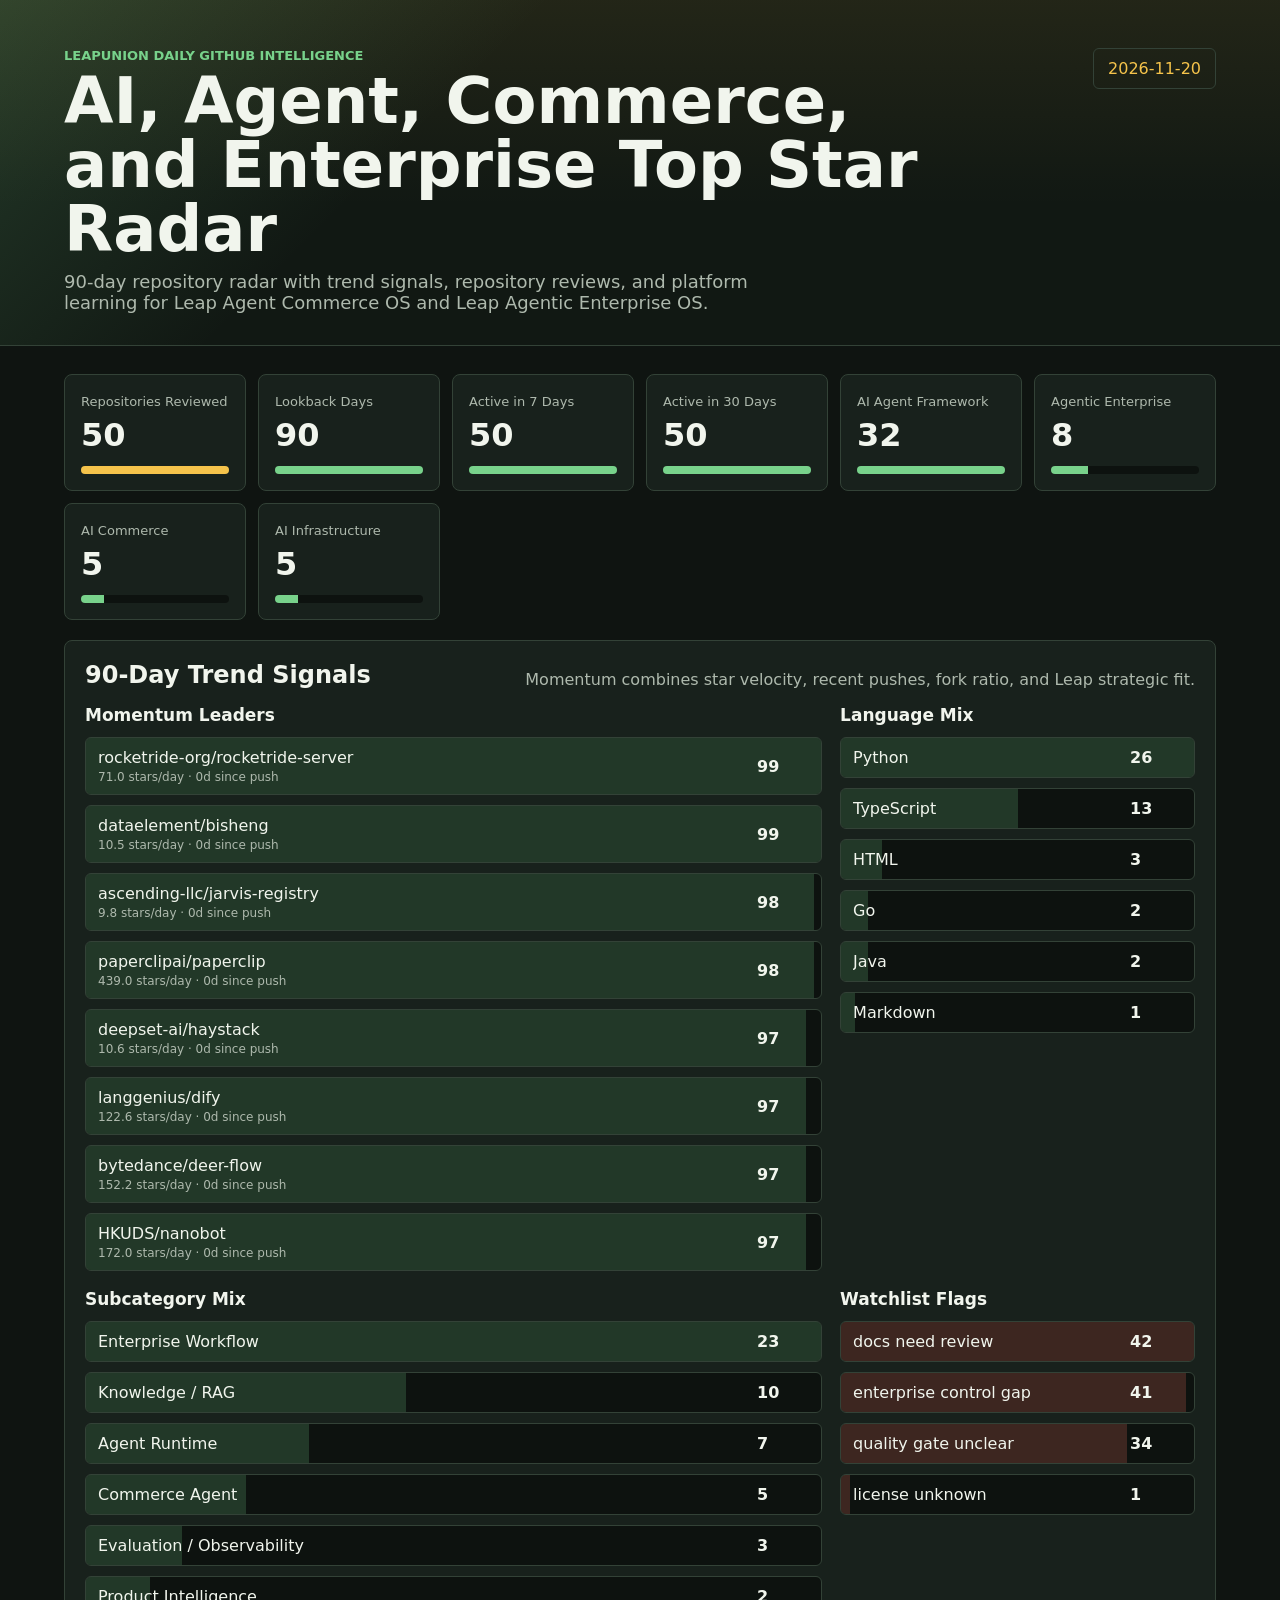
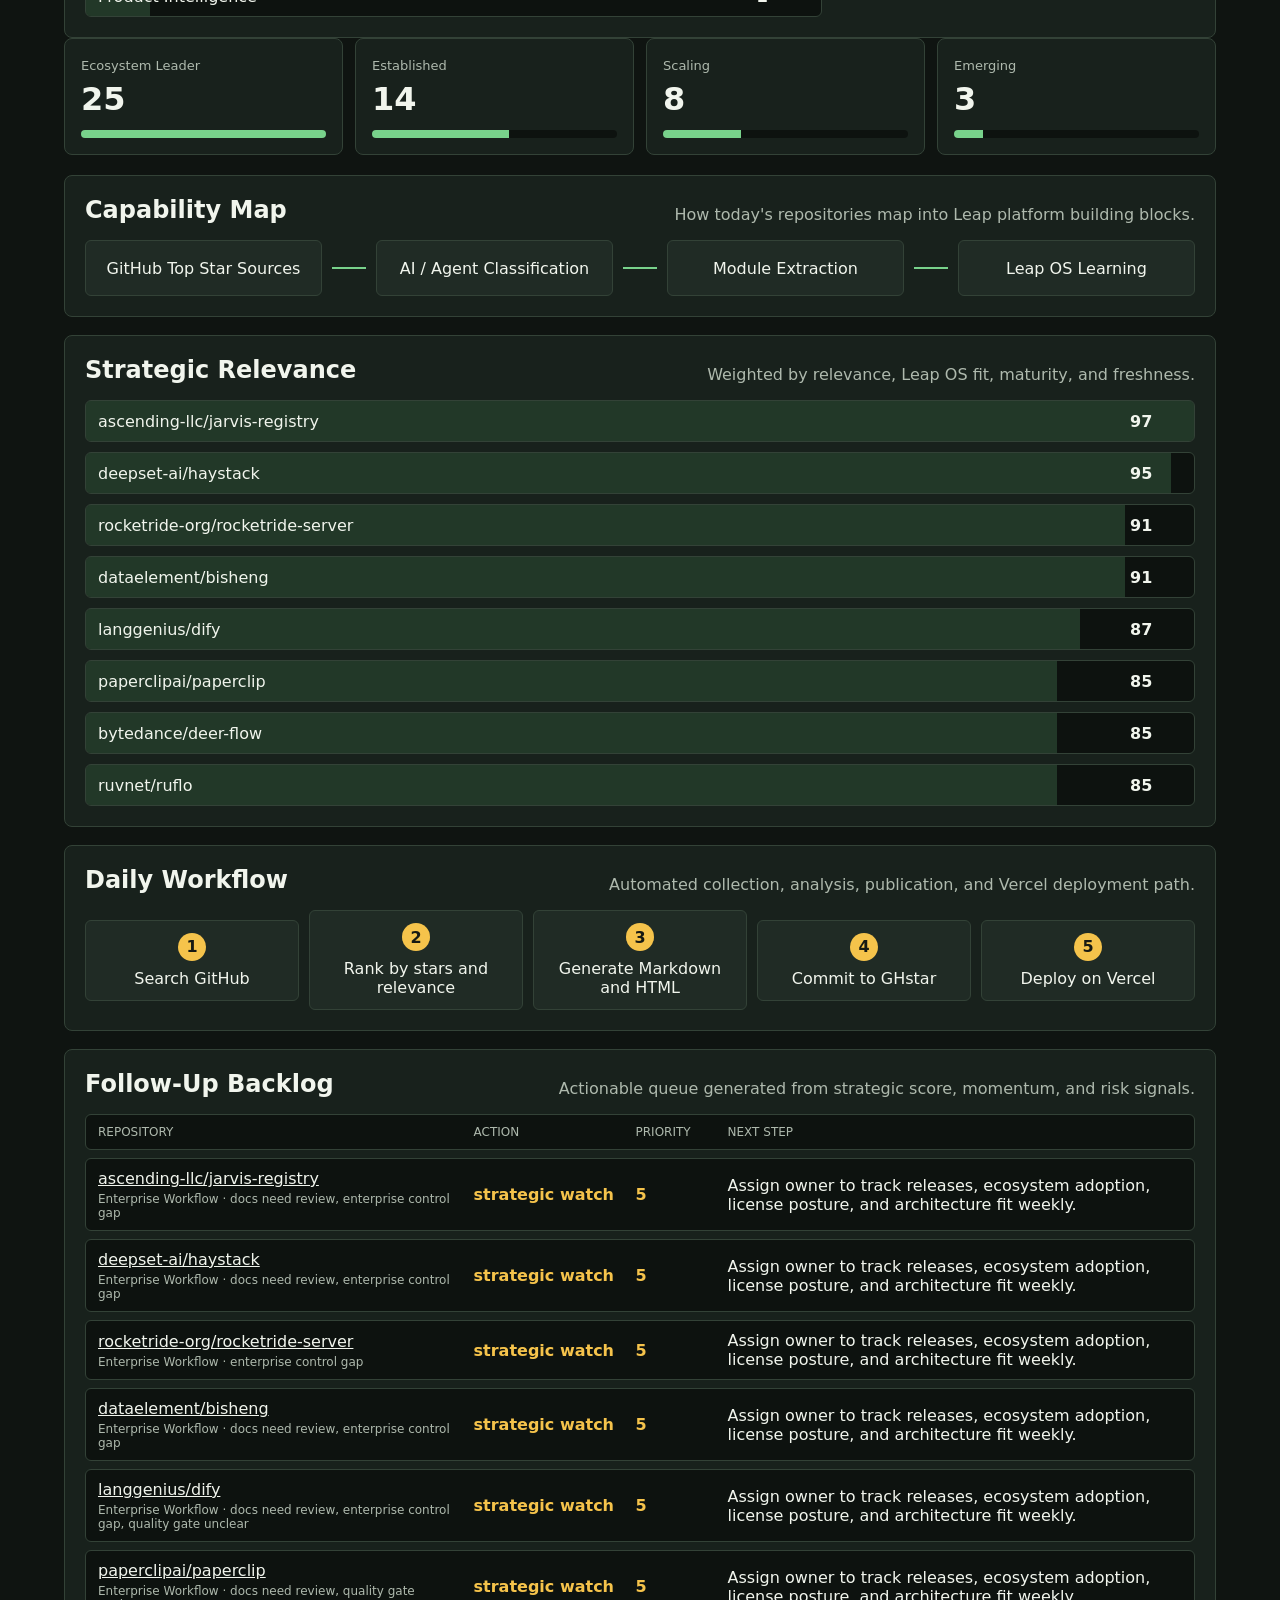
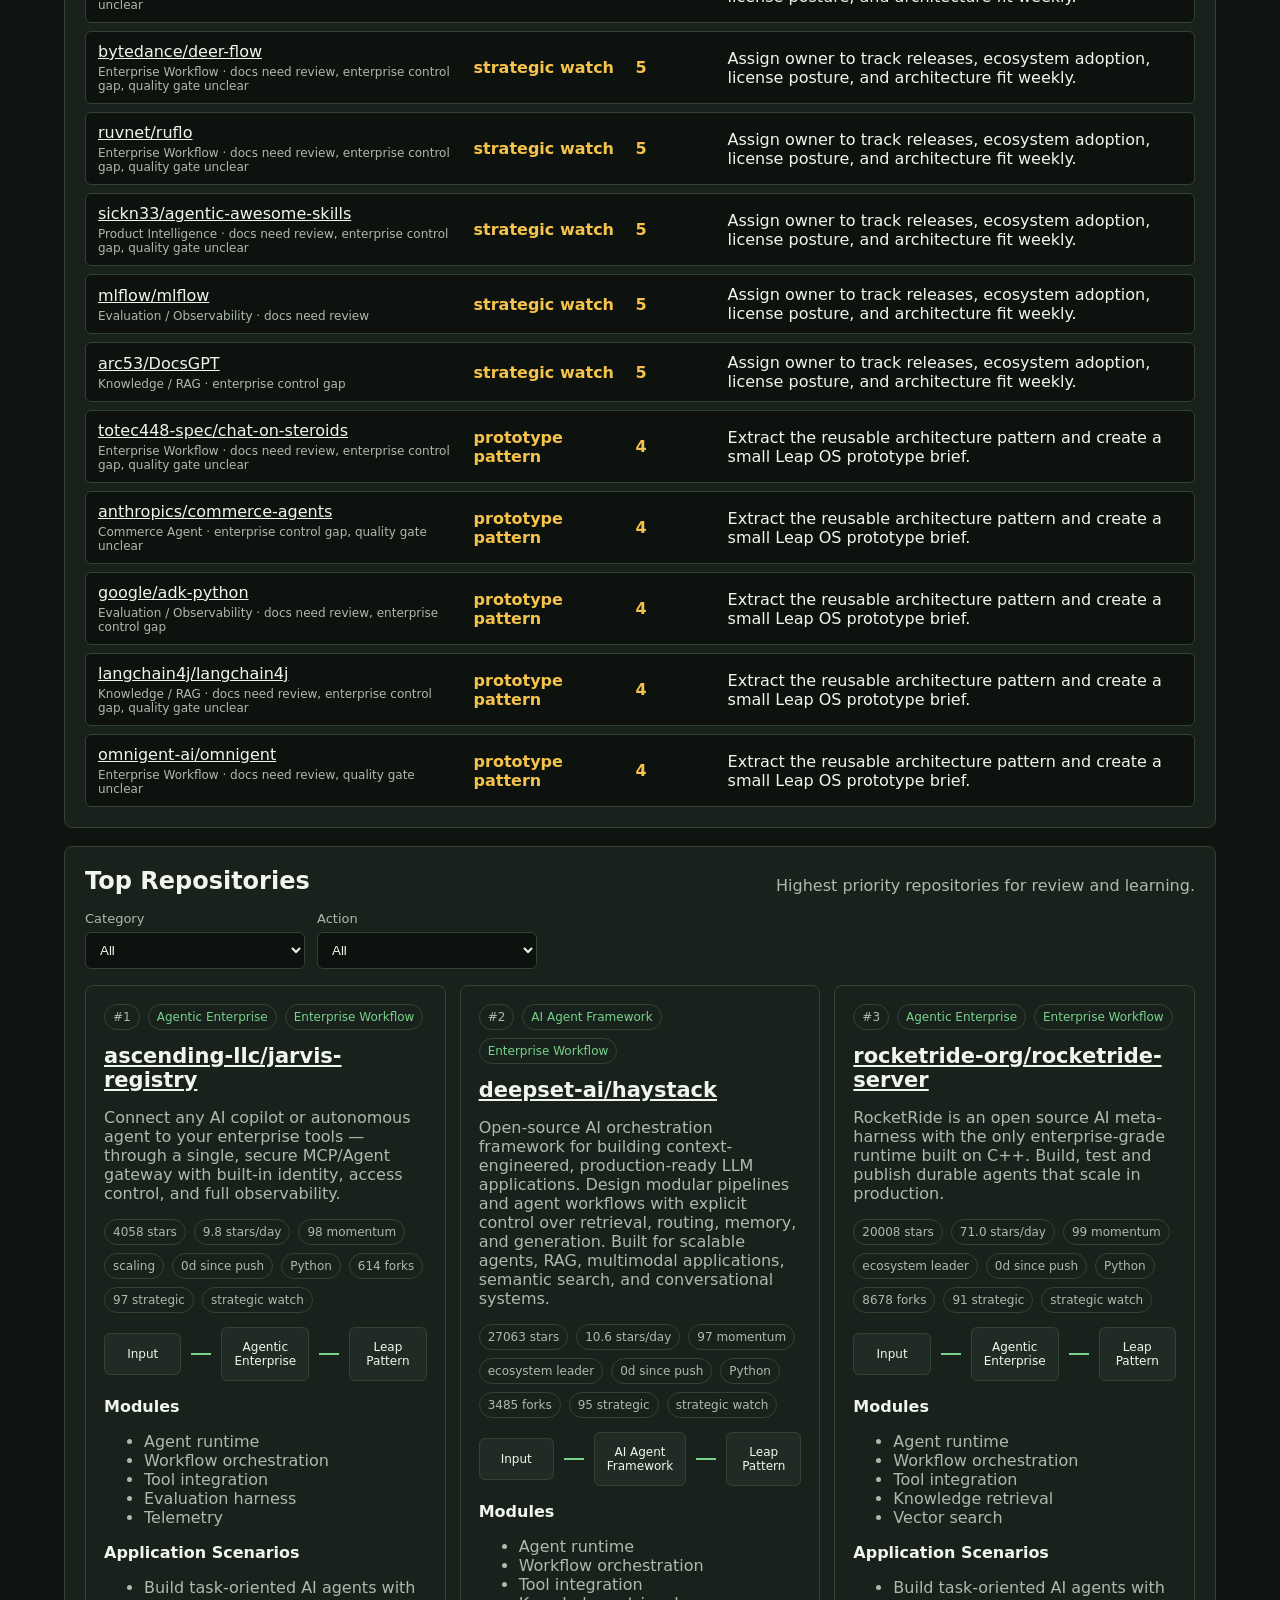
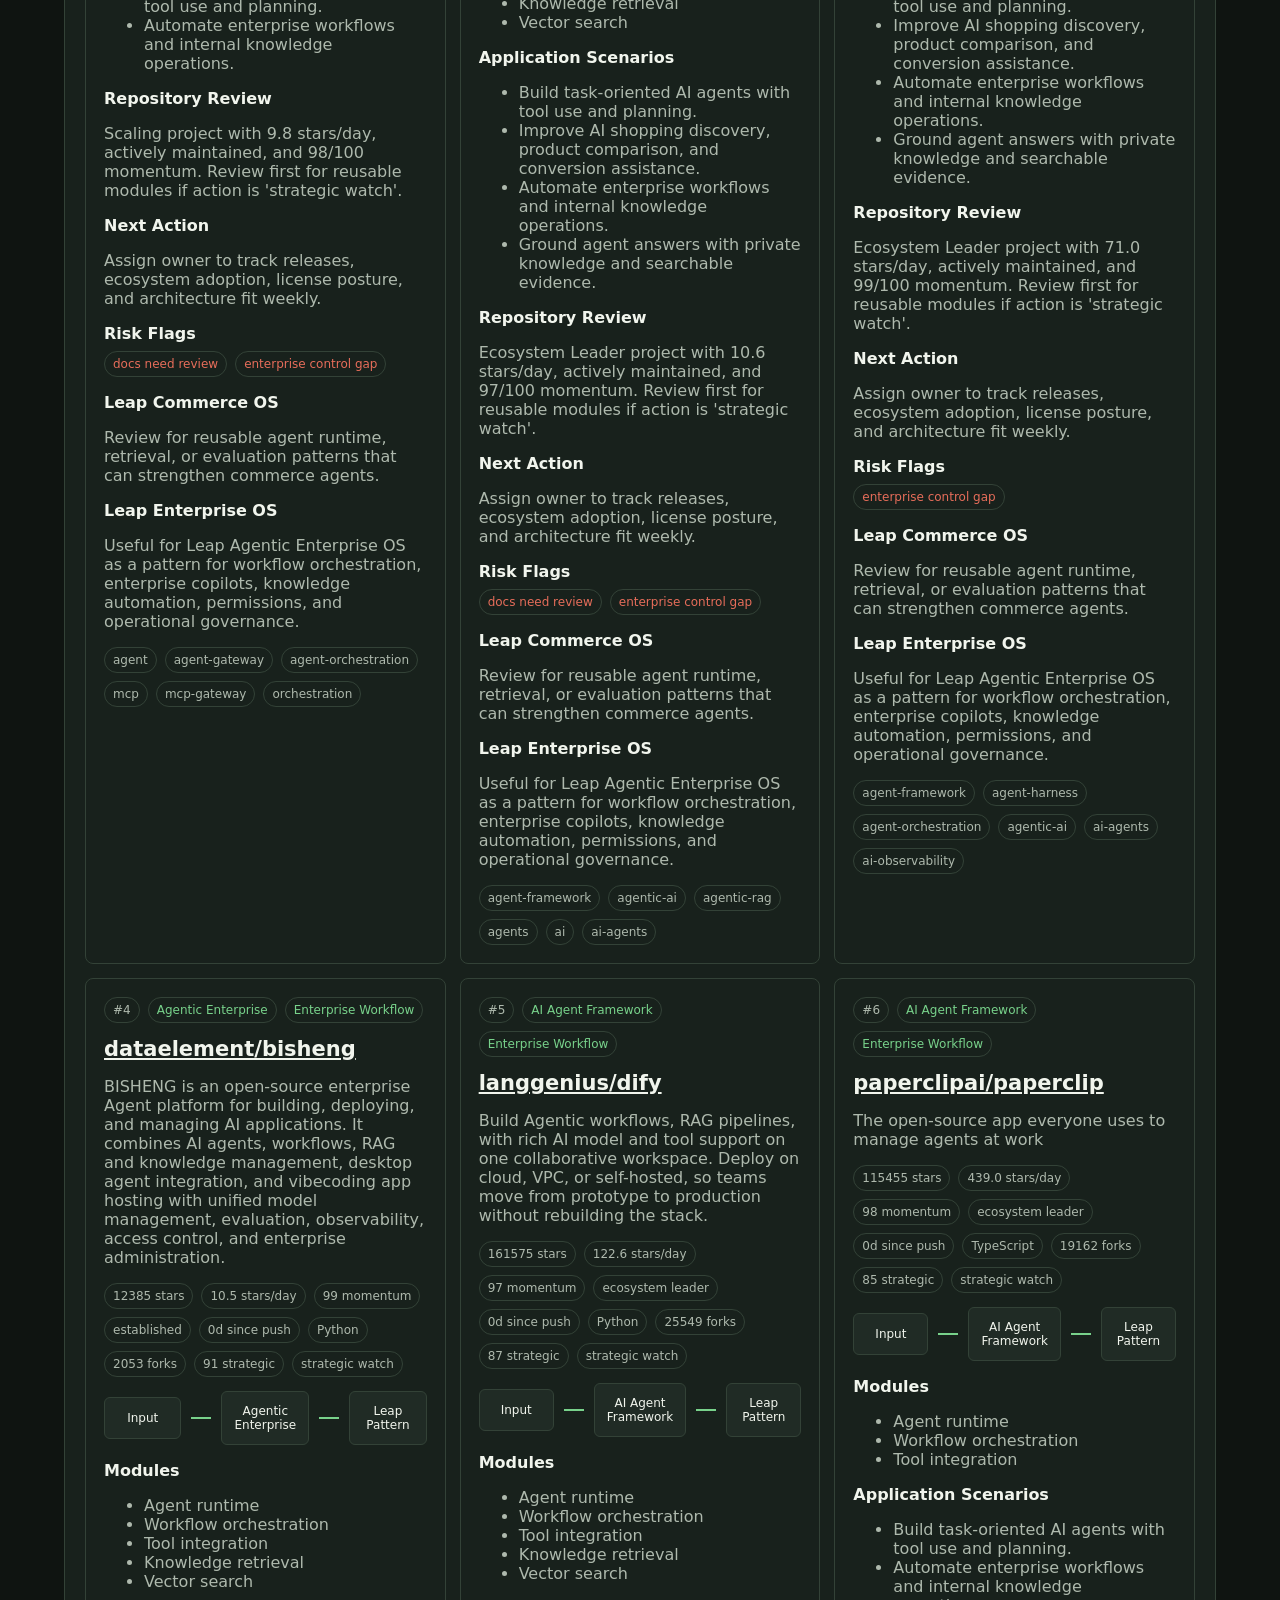
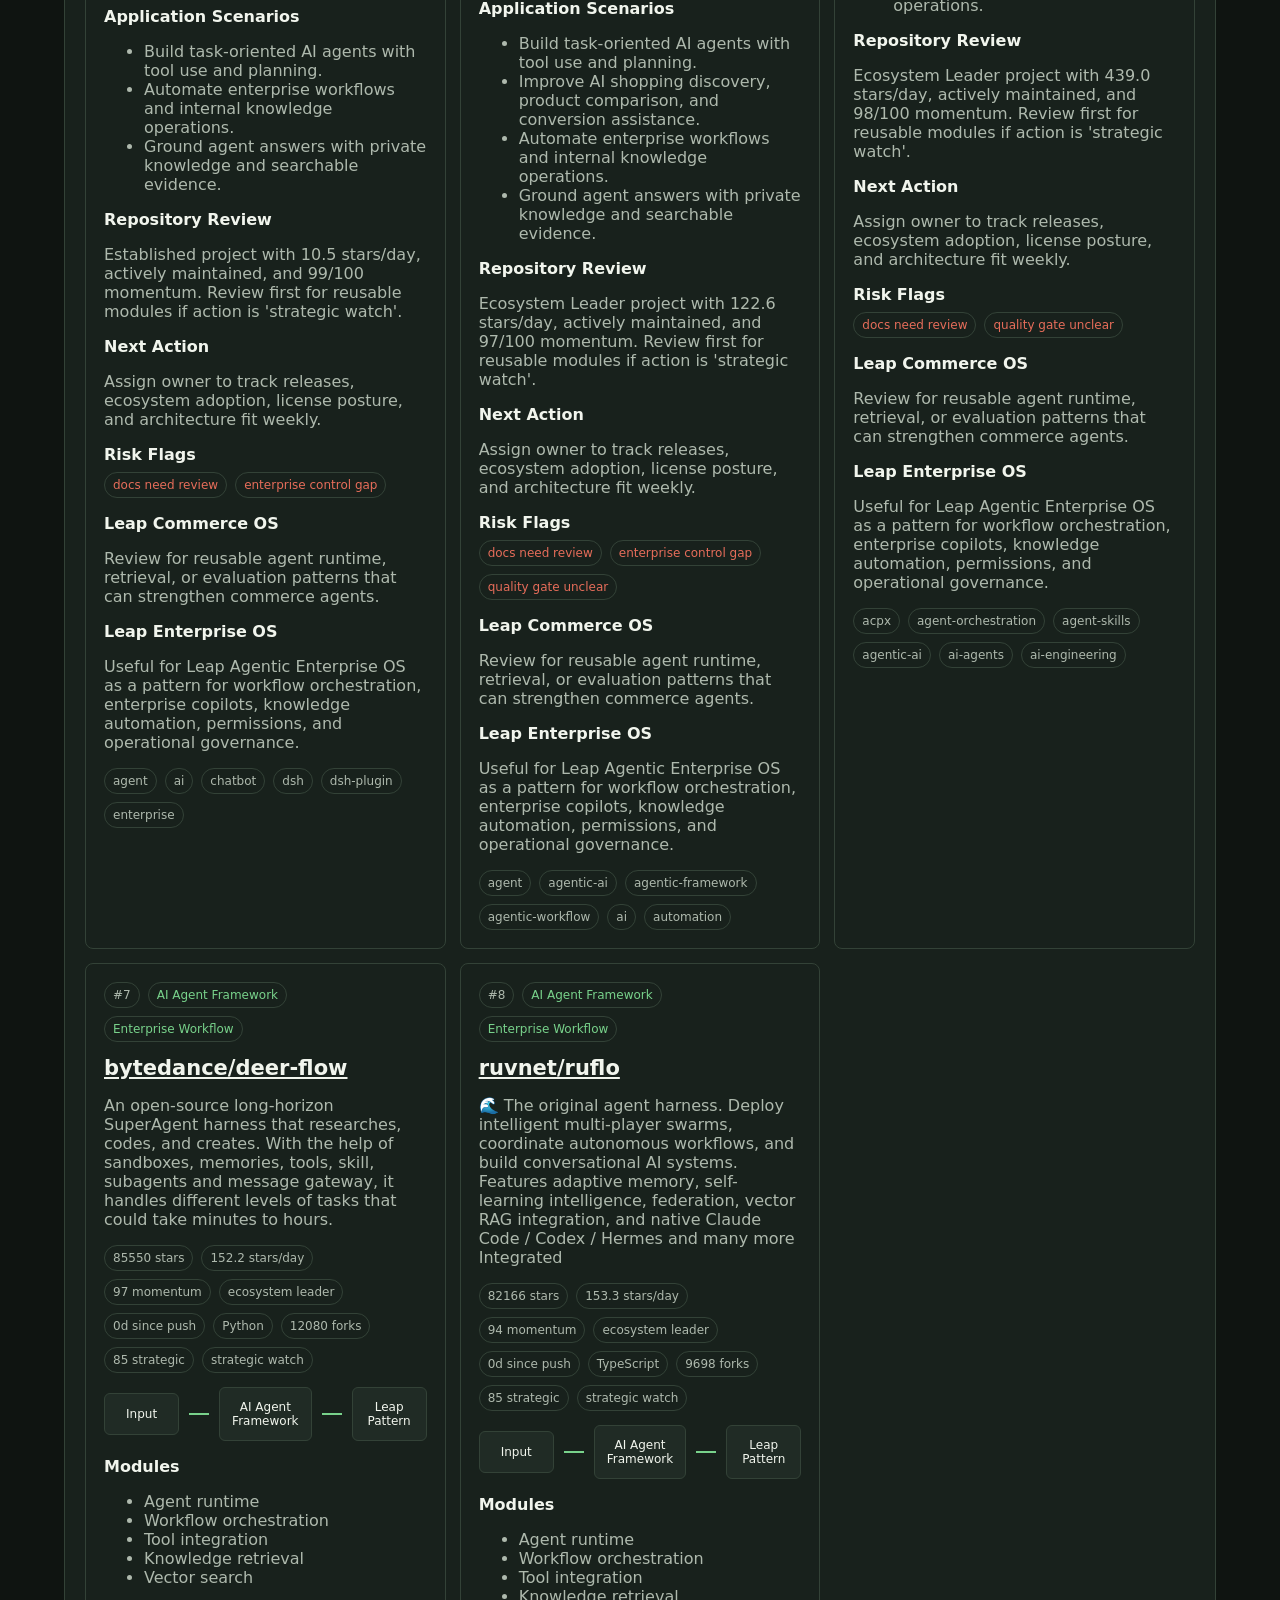
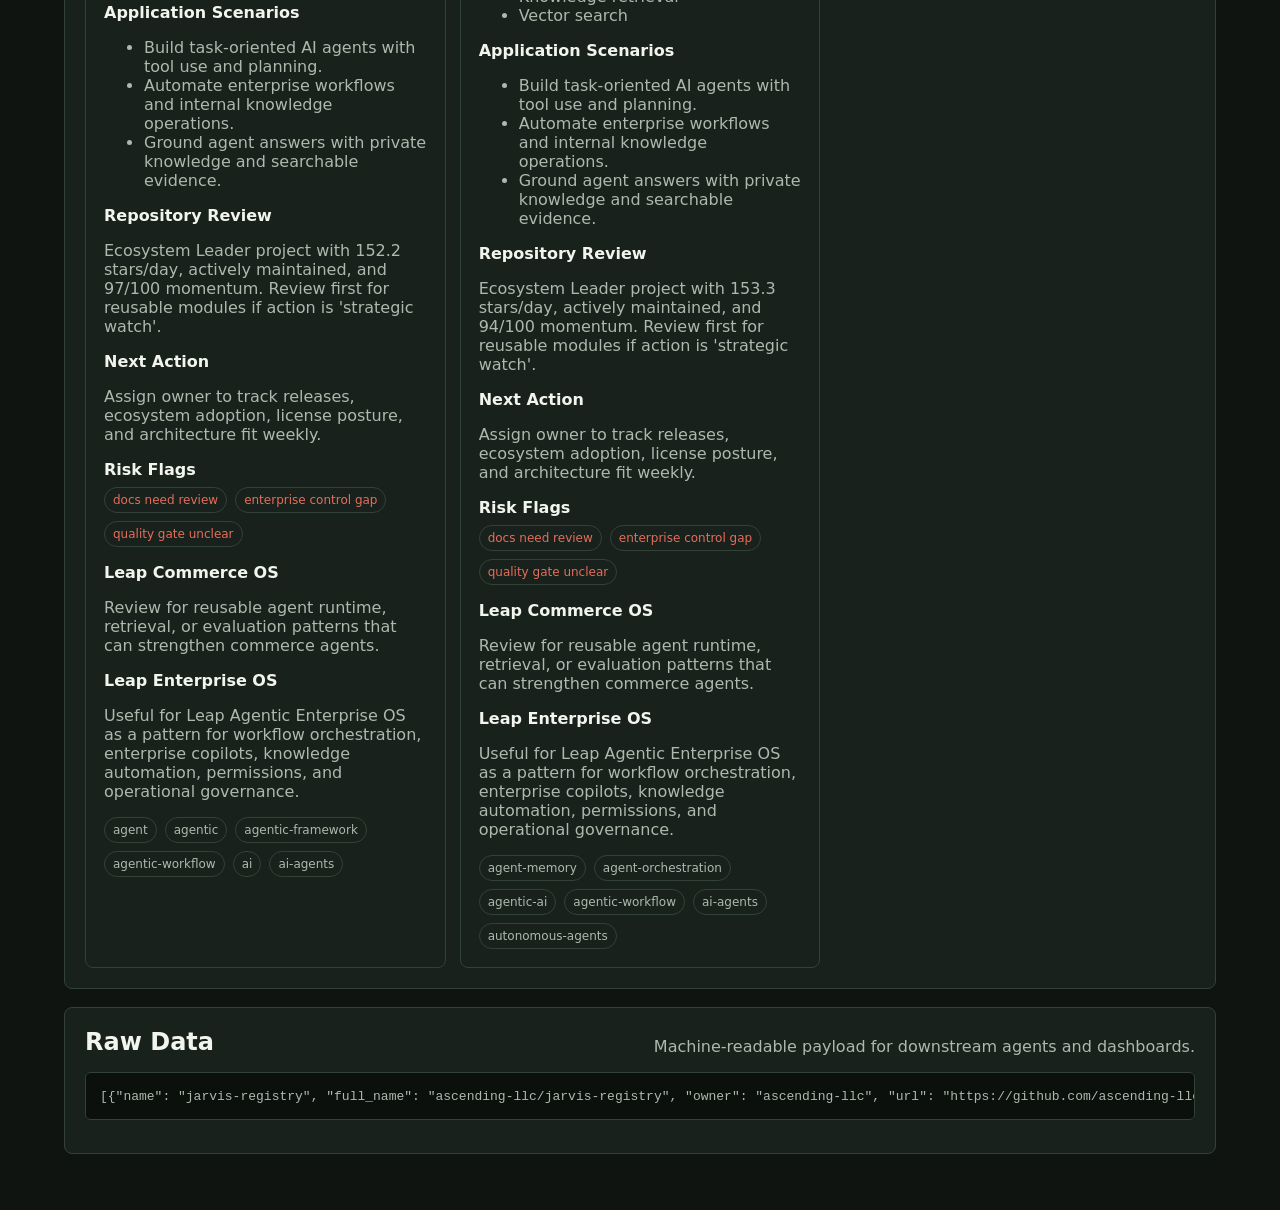
==== public/report.html @ 92e749f0 "chore: update daily GHstar report" ====
<!doctype html>
<html lang="en">
  <head>
    <meta charset="utf-8">
    <meta name="viewport" content="width=device-width, initial-scale=1">
    <title>GHstar AI & Agent 90-Day Radar - 2026-11-20</title>
    <link rel="stylesheet" href="./assets/styles.css">
  </head>
  <body>
    <header class="hero">
      <div>
        <p class="eyebrow">LeapUnion Daily GitHub Intelligence</p>
        <h1>AI, Agent, Commerce, and Enterprise Top Star Radar</h1>
        <p class="sub">90-day repository radar with trend signals, repository reviews, and platform learning for Leap Agent Commerce OS and Leap Agentic Enterprise OS.</p>
      </div>
      <time>2026-11-20</time>
    </header>

    <main>
      <section class="metrics">
        <article class="metric primary">
          <span>Repositories Reviewed</span>
          <strong>50</strong>
          <div class="bar"><i style="width:100%"></i></div>
        </article>
        <article class="metric">
          <span>Lookback Days</span>
          <strong>90</strong>
          <div class="bar"><i style="width:100%"></i></div>
        </article>
        <article class="metric">
          <span>Active in 7 Days</span>
          <strong>50</strong>
          <div class="bar"><i style="width:100.0%"></i></div>
        </article>
        <article class="metric">
          <span>Active in 30 Days</span>
          <strong>50</strong>
          <div class="bar"><i style="width:100.0%"></i></div>
        </article>

        <article class="metric">
          <span>AI Agent Framework</span>
          <strong>32</strong>
          <div class="bar"><i style="width:100.0%"></i></div>
        </article>


        <article class="metric">
          <span>Agentic Enterprise</span>
          <strong>8</strong>
          <div class="bar"><i style="width:25.0%"></i></div>
        </article>


        <article class="metric">
          <span>AI Commerce</span>
          <strong>5</strong>
          <div class="bar"><i style="width:15.6%"></i></div>
        </article>


        <article class="metric">
          <span>AI Infrastructure</span>
          <strong>5</strong>
          <div class="bar"><i style="width:15.6%"></i></div>
        </article>

      </section>

      <section class="panel">
        <div class="section-head">
          <h2>90-Day Trend Signals</h2>
          <p>Momentum combines star velocity, recent pushes, fork ratio, and Leap strategic fit.</p>
        </div>
        <div class="trend-grid">
          <div>
            <h3>Momentum Leaders</h3>
            <div class="score-chart">
        <div class="score-row">
          <span>rocketride-org/rocketride-server <em>71.0 stars/day · 0d since push</em></span>
          <b>99</b>
          <i style="width:100.0%"></i>
        </div>


        <div class="score-row">
          <span>dataelement/bisheng <em>10.5 stars/day · 0d since push</em></span>
          <b>99</b>
          <i style="width:100.0%"></i>
        </div>


        <div class="score-row">
          <span>ascending-llc/jarvis-registry <em>9.8 stars/day · 0d since push</em></span>
          <b>98</b>
          <i style="width:99.0%"></i>
        </div>


        <div class="score-row">
          <span>paperclipai/paperclip <em>439.0 stars/day · 0d since push</em></span>
          <b>98</b>
          <i style="width:99.0%"></i>
        </div>


        <div class="score-row">
          <span>deepset-ai/haystack <em>10.6 stars/day · 0d since push</em></span>
          <b>97</b>
          <i style="width:98.0%"></i>
        </div>


        <div class="score-row">
          <span>langgenius/dify <em>122.6 stars/day · 0d since push</em></span>
          <b>97</b>
          <i style="width:98.0%"></i>
        </div>


        <div class="score-row">
          <span>bytedance/deer-flow <em>152.2 stars/day · 0d since push</em></span>
          <b>97</b>
          <i style="width:98.0%"></i>
        </div>


        <div class="score-row">
          <span>HKUDS/nanobot <em>172.0 stars/day · 0d since push</em></span>
          <b>97</b>
          <i style="width:98.0%"></i>
        </div>
        </div>
          </div>
          <div>
            <h3>Language Mix</h3>
            <div class="score-chart">
        <div class="score-row compact">
          <span>Python</span>
          <b>26</b>
          <i style="width:100.0%"></i>
        </div>


        <div class="score-row compact">
          <span>TypeScript</span>
          <b>13</b>
          <i style="width:50.0%"></i>
        </div>


        <div class="score-row compact">
          <span>HTML</span>
          <b>3</b>
          <i style="width:11.5%"></i>
        </div>


        <div class="score-row compact">
          <span>Go</span>
          <b>2</b>
          <i style="width:7.7%"></i>
        </div>


        <div class="score-row compact">
          <span>Java</span>
          <b>2</b>
          <i style="width:7.7%"></i>
        </div>


        <div class="score-row compact">
          <span>Markdown</span>
          <b>1</b>
          <i style="width:3.8%"></i>
        </div>
        </div>
          </div>
          <div>
            <h3>Subcategory Mix</h3>
            <div class="score-chart">
        <div class="score-row compact">
          <span>Enterprise Workflow</span>
          <b>23</b>
          <i style="width:100.0%"></i>
        </div>


        <div class="score-row compact">
          <span>Knowledge / RAG</span>
          <b>10</b>
          <i style="width:43.5%"></i>
        </div>


        <div class="score-row compact">
          <span>Agent Runtime</span>
          <b>7</b>
          <i style="width:30.4%"></i>
        </div>


        <div class="score-row compact">
          <span>Commerce Agent</span>
          <b>5</b>
          <i style="width:21.7%"></i>
        </div>


        <div class="score-row compact">
          <span>Evaluation / Observability</span>
          <b>3</b>
          <i style="width:13.0%"></i>
        </div>


        <div class="score-row compact">
          <span>Product Intelligence</span>
          <b>2</b>
          <i style="width:8.7%"></i>
        </div>
        </div>
          </div>
          <div>
            <h3>Watchlist Flags</h3>
            <div class="score-chart">
        <div class="score-row compact risk">
          <span>docs need review</span>
          <b>42</b>
          <i style="width:100.0%"></i>
        </div>


        <div class="score-row compact risk">
          <span>enterprise control gap</span>
          <b>41</b>
          <i style="width:97.6%"></i>
        </div>


        <div class="score-row compact risk">
          <span>quality gate unclear</span>
          <b>34</b>
          <i style="width:81.0%"></i>
        </div>


        <div class="score-row compact risk">
          <span>license unknown</span>
          <b>1</b>
          <i style="width:2.4%"></i>
        </div>
        </div>
          </div>
        </div>
      </section>

      <section class="metrics">

        <article class="metric">
          <span>Ecosystem Leader</span>
          <strong>25</strong>
          <div class="bar"><i style="width:100.0%"></i></div>
        </article>


        <article class="metric">
          <span>Established</span>
          <strong>14</strong>
          <div class="bar"><i style="width:56.0%"></i></div>
        </article>


        <article class="metric">
          <span>Scaling</span>
          <strong>8</strong>
          <div class="bar"><i style="width:32.0%"></i></div>
        </article>


        <article class="metric">
          <span>Emerging</span>
          <strong>3</strong>
          <div class="bar"><i style="width:12.0%"></i></div>
        </article>

      </section>

      <section class="panel">
        <div class="section-head">
          <h2>Capability Map</h2>
          <p>How today's repositories map into Leap platform building blocks.</p>
        </div>
        <div class="architecture">
          <div>GitHub Top Star Sources</div>
          <span></span>
          <div>AI / Agent Classification</div>
          <span></span>
          <div>Module Extraction</div>
          <span></span>
          <div>Leap OS Learning</div>
        </div>
      </section>

      <section class="panel">
        <div class="section-head">
          <h2>Strategic Relevance</h2>
          <p>Weighted by relevance, Leap OS fit, maturity, and freshness.</p>
        </div>
        <div class="score-chart">

        <div class="score-row">
          <span>ascending-llc/jarvis-registry</span>
          <b>97</b>
          <i style="width:100.0%"></i>
        </div>


        <div class="score-row">
          <span>deepset-ai/haystack</span>
          <b>95</b>
          <i style="width:97.9%"></i>
        </div>


        <div class="score-row">
          <span>rocketride-org/rocketride-server</span>
          <b>91</b>
          <i style="width:93.8%"></i>
        </div>


        <div class="score-row">
          <span>dataelement/bisheng</span>
          <b>91</b>
          <i style="width:93.8%"></i>
        </div>


        <div class="score-row">
          <span>langgenius/dify</span>
          <b>87</b>
          <i style="width:89.7%"></i>
        </div>


        <div class="score-row">
          <span>paperclipai/paperclip</span>
          <b>85</b>
          <i style="width:87.6%"></i>
        </div>


        <div class="score-row">
          <span>bytedance/deer-flow</span>
          <b>85</b>
          <i style="width:87.6%"></i>
        </div>


        <div class="score-row">
          <span>ruvnet/ruflo</span>
          <b>85</b>
          <i style="width:87.6%"></i>
        </div>

        </div>
      </section>

      <section class="panel">
        <div class="section-head">
          <h2>Daily Workflow</h2>
          <p>Automated collection, analysis, publication, and Vercel deployment path.</p>
        </div>
        <div class="flow">
          <div><b>1</b><span>Search GitHub</span></div>
          <div><b>2</b><span>Rank by stars and relevance</span></div>
          <div><b>3</b><span>Generate Markdown and HTML</span></div>
          <div><b>4</b><span>Commit to GHstar</span></div>
          <div><b>5</b><span>Deploy on Vercel</span></div>
        </div>
      </section>

      <section class="panel">
        <div class="section-head">
          <h2>Follow-Up Backlog</h2>
          <p>Actionable queue generated from strategic score, momentum, and risk signals.</p>
        </div>
        <div class="backlog-table">
          <div class="backlog-head"><span>Repository</span><span>Action</span><span>Priority</span><span>Next Step</span></div>

    <div class="backlog-row">
      <span><a href="https://github.com/ascending-llc/jarvis-registry">ascending-llc/jarvis-registry</a><em>Enterprise Workflow · docs need review, enterprise control gap</em></span>
      <b>strategic watch</b>
      <strong>5</strong>
      <span>Assign owner to track releases, ecosystem adoption, license posture, and architecture fit weekly.</span>
    </div>


    <div class="backlog-row">
      <span><a href="https://github.com/deepset-ai/haystack">deepset-ai/haystack</a><em>Enterprise Workflow · docs need review, enterprise control gap</em></span>
      <b>strategic watch</b>
      <strong>5</strong>
      <span>Assign owner to track releases, ecosystem adoption, license posture, and architecture fit weekly.</span>
    </div>


    <div class="backlog-row">
      <span><a href="https://github.com/rocketride-org/rocketride-server">rocketride-org/rocketride-server</a><em>Enterprise Workflow · enterprise control gap</em></span>
      <b>strategic watch</b>
      <strong>5</strong>
      <span>Assign owner to track releases, ecosystem adoption, license posture, and architecture fit weekly.</span>
    </div>


    <div class="backlog-row">
      <span><a href="https://github.com/dataelement/bisheng">dataelement/bisheng</a><em>Enterprise Workflow · docs need review, enterprise control gap</em></span>
      <b>strategic watch</b>
      <strong>5</strong>
      <span>Assign owner to track releases, ecosystem adoption, license posture, and architecture fit weekly.</span>
    </div>


    <div class="backlog-row">
      <span><a href="https://github.com/langgenius/dify">langgenius/dify</a><em>Enterprise Workflow · docs need review, enterprise control gap, quality gate unclear</em></span>
      <b>strategic watch</b>
      <strong>5</strong>
      <span>Assign owner to track releases, ecosystem adoption, license posture, and architecture fit weekly.</span>
    </div>


    <div class="backlog-row">
      <span><a href="https://github.com/paperclipai/paperclip">paperclipai/paperclip</a><em>Enterprise Workflow · docs need review, quality gate unclear</em></span>
      <b>strategic watch</b>
      <strong>5</strong>
      <span>Assign owner to track releases, ecosystem adoption, license posture, and architecture fit weekly.</span>
    </div>


    <div class="backlog-row">
      <span><a href="https://github.com/bytedance/deer-flow">bytedance/deer-flow</a><em>Enterprise Workflow · docs need review, enterprise control gap, quality gate unclear</em></span>
      <b>strategic watch</b>
      <strong>5</strong>
      <span>Assign owner to track releases, ecosystem adoption, license posture, and architecture fit weekly.</span>
    </div>


    <div class="backlog-row">
      <span><a href="https://github.com/ruvnet/ruflo">ruvnet/ruflo</a><em>Enterprise Workflow · docs need review, enterprise control gap, quality gate unclear</em></span>
      <b>strategic watch</b>
      <strong>5</strong>
      <span>Assign owner to track releases, ecosystem adoption, license posture, and architecture fit weekly.</span>
    </div>


    <div class="backlog-row">
      <span><a href="https://github.com/sickn33/agentic-awesome-skills">sickn33/agentic-awesome-skills</a><em>Product Intelligence · docs need review, enterprise control gap, quality gate unclear</em></span>
      <b>strategic watch</b>
      <strong>5</strong>
      <span>Assign owner to track releases, ecosystem adoption, license posture, and architecture fit weekly.</span>
    </div>


    <div class="backlog-row">
      <span><a href="https://github.com/mlflow/mlflow">mlflow/mlflow</a><em>Evaluation / Observability · docs need review</em></span>
      <b>strategic watch</b>
      <strong>5</strong>
      <span>Assign owner to track releases, ecosystem adoption, license posture, and architecture fit weekly.</span>
    </div>


    <div class="backlog-row">
      <span><a href="https://github.com/arc53/DocsGPT">arc53/DocsGPT</a><em>Knowledge / RAG · enterprise control gap</em></span>
      <b>strategic watch</b>
      <strong>5</strong>
      <span>Assign owner to track releases, ecosystem adoption, license posture, and architecture fit weekly.</span>
    </div>


    <div class="backlog-row">
      <span><a href="https://github.com/totec448-spec/chat-on-steroids">totec448-spec/chat-on-steroids</a><em>Enterprise Workflow · docs need review, enterprise control gap, quality gate unclear</em></span>
      <b>prototype pattern</b>
      <strong>4</strong>
      <span>Extract the reusable architecture pattern and create a small Leap OS prototype brief.</span>
    </div>


    <div class="backlog-row">
      <span><a href="https://github.com/anthropics/commerce-agents">anthropics/commerce-agents</a><em>Commerce Agent · enterprise control gap, quality gate unclear</em></span>
      <b>prototype pattern</b>
      <strong>4</strong>
      <span>Extract the reusable architecture pattern and create a small Leap OS prototype brief.</span>
    </div>


    <div class="backlog-row">
      <span><a href="https://github.com/google/adk-python">google/adk-python</a><em>Evaluation / Observability · docs need review, enterprise control gap</em></span>
      <b>prototype pattern</b>
      <strong>4</strong>
      <span>Extract the reusable architecture pattern and create a small Leap OS prototype brief.</span>
    </div>


    <div class="backlog-row">
      <span><a href="https://github.com/langchain4j/langchain4j">langchain4j/langchain4j</a><em>Knowledge / RAG · docs need review, enterprise control gap, quality gate unclear</em></span>
      <b>prototype pattern</b>
      <strong>4</strong>
      <span>Extract the reusable architecture pattern and create a small Leap OS prototype brief.</span>
    </div>


    <div class="backlog-row">
      <span><a href="https://github.com/omnigent-ai/omnigent">omnigent-ai/omnigent</a><em>Enterprise Workflow · docs need review, quality gate unclear</em></span>
      <b>prototype pattern</b>
      <strong>4</strong>
      <span>Extract the reusable architecture pattern and create a small Leap OS prototype brief.</span>
    </div>

        </div>
      </section>

      <section class="panel">
        <div class="section-head">
          <h2>Top Repositories</h2>
          <p>Highest priority repositories for review and learning.</p>
        </div>
        <div class="filters">
          <label>Category
            <select id="category-filter">
              <option value="">All</option>
              <option value="AI Agent Framework">AI Agent Framework</option>
<option value="Agentic Enterprise">Agentic Enterprise</option>
<option value="AI Commerce">AI Commerce</option>
<option value="AI Infrastructure">AI Infrastructure</option>
            </select>
          </label>
          <label>Action
            <select id="action-filter">
              <option value="">All</option>
              <option value="prototype pattern">prototype pattern</option>
<option value="clone and test">clone and test</option>
<option value="strategic watch">strategic watch</option>
<option value="read docs">read docs</option>
            </select>
          </label>
        </div>
        <div class="repo-grid">

    <article class="repo-card" id="ascending-llc-jarvis-registry" data-category="Agentic Enterprise" data-action="strategic watch">
      <div class="repo-top">
        <span class="rank">#1</span>
        <span class="category">Agentic Enterprise</span>
        <span class="category">Enterprise Workflow</span>
      </div>
      <h3><a href="https://github.com/ascending-llc/jarvis-registry">ascending-llc/jarvis-registry</a></h3>
      <p>Connect any AI copilot or autonomous agent to your enterprise tools — through a single, secure MCP/Agent gateway with built-in identity, access control, and full observability.</p>
      <div class="stats">
        <span>4058 stars</span>
        <span>9.8 stars/day</span>
        <span>98 momentum</span>
        <span>scaling</span>
        <span>0d since push</span>
        <span>Python</span>
        <span>614 forks</span>
        <span>97 strategic</span>
        <span>strategic watch</span>
      </div>
      <div class="mini-diagram">
        <div>Input</div><i></i><div>Agentic Enterprise</div><i></i><div>Leap Pattern</div>
      </div>
      <h4>Modules</h4>
      <ul><li>Agent runtime</li><li>Workflow orchestration</li><li>Tool integration</li><li>Evaluation harness</li><li>Telemetry</li></ul>
      <h4>Application Scenarios</h4>
      <ul><li>Build task-oriented AI agents with tool use and planning.</li><li>Automate enterprise workflows and internal knowledge operations.</li></ul>
      <h4>Repository Review</h4>
      <p>Scaling project with 9.8 stars/day, actively maintained, and 98/100 momentum. Review first for reusable modules if action is &#x27;strategic watch&#x27;.</p>
      <h4>Next Action</h4>
      <p>Assign owner to track releases, ecosystem adoption, license posture, and architecture fit weekly.</p>
      <h4>Risk Flags</h4>
      <div class="topics risks"><span>docs need review</span><span>enterprise control gap</span></div>
      <h4>Leap Commerce OS</h4>
      <p>Review for reusable agent runtime, retrieval, or evaluation patterns that can strengthen commerce agents.</p>
      <h4>Leap Enterprise OS</h4>
      <p>Useful for Leap Agentic Enterprise OS as a pattern for workflow orchestration, enterprise copilots, knowledge automation, permissions, and operational governance.</p>
      <div class="topics"><span>agent</span><span>agent-gateway</span><span>agent-orchestration</span><span>mcp</span><span>mcp-gateway</span><span>orchestration</span></div>
    </article>


    <article class="repo-card" id="deepset-ai-haystack" data-category="AI Agent Framework" data-action="strategic watch">
      <div class="repo-top">
        <span class="rank">#2</span>
        <span class="category">AI Agent Framework</span>
        <span class="category">Enterprise Workflow</span>
      </div>
      <h3><a href="https://github.com/deepset-ai/haystack">deepset-ai/haystack</a></h3>
      <p>Open-source AI orchestration framework for building context-engineered, production-ready LLM applications. Design modular pipelines and agent workflows with explicit control over retrieval, routing, memory, and generation. Built for scalable agents, RAG, multimodal applications, semantic search, and conversational systems.</p>
      <div class="stats">
        <span>27063 stars</span>
        <span>10.6 stars/day</span>
        <span>97 momentum</span>
        <span>ecosystem leader</span>
        <span>0d since push</span>
        <span>Python</span>
        <span>3485 forks</span>
        <span>95 strategic</span>
        <span>strategic watch</span>
      </div>
      <div class="mini-diagram">
        <div>Input</div><i></i><div>AI Agent Framework</div><i></i><div>Leap Pattern</div>
      </div>
      <h4>Modules</h4>
      <ul><li>Agent runtime</li><li>Workflow orchestration</li><li>Tool integration</li><li>Knowledge retrieval</li><li>Vector search</li></ul>
      <h4>Application Scenarios</h4>
      <ul><li>Build task-oriented AI agents with tool use and planning.</li><li>Improve AI shopping discovery, product comparison, and conversion assistance.</li><li>Automate enterprise workflows and internal knowledge operations.</li><li>Ground agent answers with private knowledge and searchable evidence.</li></ul>
      <h4>Repository Review</h4>
      <p>Ecosystem Leader project with 10.6 stars/day, actively maintained, and 97/100 momentum. Review first for reusable modules if action is &#x27;strategic watch&#x27;.</p>
      <h4>Next Action</h4>
      <p>Assign owner to track releases, ecosystem adoption, license posture, and architecture fit weekly.</p>
      <h4>Risk Flags</h4>
      <div class="topics risks"><span>docs need review</span><span>enterprise control gap</span></div>
      <h4>Leap Commerce OS</h4>
      <p>Review for reusable agent runtime, retrieval, or evaluation patterns that can strengthen commerce agents.</p>
      <h4>Leap Enterprise OS</h4>
      <p>Useful for Leap Agentic Enterprise OS as a pattern for workflow orchestration, enterprise copilots, knowledge automation, permissions, and operational governance.</p>
      <div class="topics"><span>agent-framework</span><span>agentic-ai</span><span>agentic-rag</span><span>agents</span><span>ai</span><span>ai-agents</span></div>
    </article>


    <article class="repo-card" id="rocketride-org-rocketride-server" data-category="Agentic Enterprise" data-action="strategic watch">
      <div class="repo-top">
        <span class="rank">#3</span>
        <span class="category">Agentic Enterprise</span>
        <span class="category">Enterprise Workflow</span>
      </div>
      <h3><a href="https://github.com/rocketride-org/rocketride-server">rocketride-org/rocketride-server</a></h3>
      <p>RocketRide is an open source AI meta-harness with the only enterprise-grade runtime built on C++. Build, test and publish durable agents that scale in production.</p>
      <div class="stats">
        <span>20008 stars</span>
        <span>71.0 stars/day</span>
        <span>99 momentum</span>
        <span>ecosystem leader</span>
        <span>0d since push</span>
        <span>Python</span>
        <span>8678 forks</span>
        <span>91 strategic</span>
        <span>strategic watch</span>
      </div>
      <div class="mini-diagram">
        <div>Input</div><i></i><div>Agentic Enterprise</div><i></i><div>Leap Pattern</div>
      </div>
      <h4>Modules</h4>
      <ul><li>Agent runtime</li><li>Workflow orchestration</li><li>Tool integration</li><li>Knowledge retrieval</li><li>Vector search</li></ul>
      <h4>Application Scenarios</h4>
      <ul><li>Build task-oriented AI agents with tool use and planning.</li><li>Improve AI shopping discovery, product comparison, and conversion assistance.</li><li>Automate enterprise workflows and internal knowledge operations.</li><li>Ground agent answers with private knowledge and searchable evidence.</li></ul>
      <h4>Repository Review</h4>
      <p>Ecosystem Leader project with 71.0 stars/day, actively maintained, and 99/100 momentum. Review first for reusable modules if action is &#x27;strategic watch&#x27;.</p>
      <h4>Next Action</h4>
      <p>Assign owner to track releases, ecosystem adoption, license posture, and architecture fit weekly.</p>
      <h4>Risk Flags</h4>
      <div class="topics risks"><span>enterprise control gap</span></div>
      <h4>Leap Commerce OS</h4>
      <p>Review for reusable agent runtime, retrieval, or evaluation patterns that can strengthen commerce agents.</p>
      <h4>Leap Enterprise OS</h4>
      <p>Useful for Leap Agentic Enterprise OS as a pattern for workflow orchestration, enterprise copilots, knowledge automation, permissions, and operational governance.</p>
      <div class="topics"><span>agent-framework</span><span>agent-harness</span><span>agent-orchestration</span><span>agentic-ai</span><span>ai-agents</span><span>ai-observability</span></div>
    </article>


    <article class="repo-card" id="dataelement-bisheng" data-category="Agentic Enterprise" data-action="strategic watch">
      <div class="repo-top">
        <span class="rank">#4</span>
        <span class="category">Agentic Enterprise</span>
        <span class="category">Enterprise Workflow</span>
      </div>
      <h3><a href="https://github.com/dataelement/bisheng">dataelement/bisheng</a></h3>
      <p>BISHENG is an open-source enterprise Agent platform for building, deploying, and managing AI applications. It combines AI agents, workflows, RAG and knowledge management, desktop agent integration, and vibecoding app hosting with unified model management, evaluation, observability, access control, and enterprise administration.</p>
      <div class="stats">
        <span>12385 stars</span>
        <span>10.5 stars/day</span>
        <span>99 momentum</span>
        <span>established</span>
        <span>0d since push</span>
        <span>Python</span>
        <span>2053 forks</span>
        <span>91 strategic</span>
        <span>strategic watch</span>
      </div>
      <div class="mini-diagram">
        <div>Input</div><i></i><div>Agentic Enterprise</div><i></i><div>Leap Pattern</div>
      </div>
      <h4>Modules</h4>
      <ul><li>Agent runtime</li><li>Workflow orchestration</li><li>Tool integration</li><li>Knowledge retrieval</li><li>Vector search</li></ul>
      <h4>Application Scenarios</h4>
      <ul><li>Build task-oriented AI agents with tool use and planning.</li><li>Automate enterprise workflows and internal knowledge operations.</li><li>Ground agent answers with private knowledge and searchable evidence.</li></ul>
      <h4>Repository Review</h4>
      <p>Established project with 10.5 stars/day, actively maintained, and 99/100 momentum. Review first for reusable modules if action is &#x27;strategic watch&#x27;.</p>
      <h4>Next Action</h4>
      <p>Assign owner to track releases, ecosystem adoption, license posture, and architecture fit weekly.</p>
      <h4>Risk Flags</h4>
      <div class="topics risks"><span>docs need review</span><span>enterprise control gap</span></div>
      <h4>Leap Commerce OS</h4>
      <p>Review for reusable agent runtime, retrieval, or evaluation patterns that can strengthen commerce agents.</p>
      <h4>Leap Enterprise OS</h4>
      <p>Useful for Leap Agentic Enterprise OS as a pattern for workflow orchestration, enterprise copilots, knowledge automation, permissions, and operational governance.</p>
      <div class="topics"><span>agent</span><span>ai</span><span>chatbot</span><span>dsh</span><span>dsh-plugin</span><span>enterprise</span></div>
    </article>


    <article class="repo-card" id="langgenius-dify" data-category="AI Agent Framework" data-action="strategic watch">
      <div class="repo-top">
        <span class="rank">#5</span>
        <span class="category">AI Agent Framework</span>
        <span class="category">Enterprise Workflow</span>
      </div>
      <h3><a href="https://github.com/langgenius/dify">langgenius/dify</a></h3>
      <p>Build Agentic workflows, RAG pipelines, with rich AI model and tool support on one collaborative workspace. Deploy on cloud, VPC, or self-hosted, so teams move from prototype to production without rebuilding the stack.</p>
      <div class="stats">
        <span>161575 stars</span>
        <span>122.6 stars/day</span>
        <span>97 momentum</span>
        <span>ecosystem leader</span>
        <span>0d since push</span>
        <span>Python</span>
        <span>25549 forks</span>
        <span>87 strategic</span>
        <span>strategic watch</span>
      </div>
      <div class="mini-diagram">
        <div>Input</div><i></i><div>AI Agent Framework</div><i></i><div>Leap Pattern</div>
      </div>
      <h4>Modules</h4>
      <ul><li>Agent runtime</li><li>Workflow orchestration</li><li>Tool integration</li><li>Knowledge retrieval</li><li>Vector search</li></ul>
      <h4>Application Scenarios</h4>
      <ul><li>Build task-oriented AI agents with tool use and planning.</li><li>Improve AI shopping discovery, product comparison, and conversion assistance.</li><li>Automate enterprise workflows and internal knowledge operations.</li><li>Ground agent answers with private knowledge and searchable evidence.</li></ul>
      <h4>Repository Review</h4>
      <p>Ecosystem Leader project with 122.6 stars/day, actively maintained, and 97/100 momentum. Review first for reusable modules if action is &#x27;strategic watch&#x27;.</p>
      <h4>Next Action</h4>
      <p>Assign owner to track releases, ecosystem adoption, license posture, and architecture fit weekly.</p>
      <h4>Risk Flags</h4>
      <div class="topics risks"><span>docs need review</span><span>enterprise control gap</span><span>quality gate unclear</span></div>
      <h4>Leap Commerce OS</h4>
      <p>Review for reusable agent runtime, retrieval, or evaluation patterns that can strengthen commerce agents.</p>
      <h4>Leap Enterprise OS</h4>
      <p>Useful for Leap Agentic Enterprise OS as a pattern for workflow orchestration, enterprise copilots, knowledge automation, permissions, and operational governance.</p>
      <div class="topics"><span>agent</span><span>agentic-ai</span><span>agentic-framework</span><span>agentic-workflow</span><span>ai</span><span>automation</span></div>
    </article>


    <article class="repo-card" id="paperclipai-paperclip" data-category="AI Agent Framework" data-action="strategic watch">
      <div class="repo-top">
        <span class="rank">#6</span>
        <span class="category">AI Agent Framework</span>
        <span class="category">Enterprise Workflow</span>
      </div>
      <h3><a href="https://github.com/paperclipai/paperclip">paperclipai/paperclip</a></h3>
      <p>The open-source app everyone uses to manage agents at work</p>
      <div class="stats">
        <span>115455 stars</span>
        <span>439.0 stars/day</span>
        <span>98 momentum</span>
        <span>ecosystem leader</span>
        <span>0d since push</span>
        <span>TypeScript</span>
        <span>19162 forks</span>
        <span>85 strategic</span>
        <span>strategic watch</span>
      </div>
      <div class="mini-diagram">
        <div>Input</div><i></i><div>AI Agent Framework</div><i></i><div>Leap Pattern</div>
      </div>
      <h4>Modules</h4>
      <ul><li>Agent runtime</li><li>Workflow orchestration</li><li>Tool integration</li></ul>
      <h4>Application Scenarios</h4>
      <ul><li>Build task-oriented AI agents with tool use and planning.</li><li>Automate enterprise workflows and internal knowledge operations.</li></ul>
      <h4>Repository Review</h4>
      <p>Ecosystem Leader project with 439.0 stars/day, actively maintained, and 98/100 momentum. Review first for reusable modules if action is &#x27;strategic watch&#x27;.</p>
      <h4>Next Action</h4>
      <p>Assign owner to track releases, ecosystem adoption, license posture, and architecture fit weekly.</p>
      <h4>Risk Flags</h4>
      <div class="topics risks"><span>docs need review</span><span>quality gate unclear</span></div>
      <h4>Leap Commerce OS</h4>
      <p>Review for reusable agent runtime, retrieval, or evaluation patterns that can strengthen commerce agents.</p>
      <h4>Leap Enterprise OS</h4>
      <p>Useful for Leap Agentic Enterprise OS as a pattern for workflow orchestration, enterprise copilots, knowledge automation, permissions, and operational governance.</p>
      <div class="topics"><span>acpx</span><span>agent-orchestration</span><span>agent-skills</span><span>agentic-ai</span><span>ai-agents</span><span>ai-engineering</span></div>
    </article>


    <article class="repo-card" id="bytedance-deer-flow" data-category="AI Agent Framework" data-action="strategic watch">
      <div class="repo-top">
        <span class="rank">#7</span>
        <span class="category">AI Agent Framework</span>
        <span class="category">Enterprise Workflow</span>
      </div>
      <h3><a href="https://github.com/bytedance/deer-flow">bytedance/deer-flow</a></h3>
      <p>An open-source long-horizon SuperAgent harness that researches, codes, and creates. With the help of sandboxes, memories, tools, skill, subagents and message gateway, it handles different levels of tasks that could take minutes to hours.</p>
      <div class="stats">
        <span>85550 stars</span>
        <span>152.2 stars/day</span>
        <span>97 momentum</span>
        <span>ecosystem leader</span>
        <span>0d since push</span>
        <span>Python</span>
        <span>12080 forks</span>
        <span>85 strategic</span>
        <span>strategic watch</span>
      </div>
      <div class="mini-diagram">
        <div>Input</div><i></i><div>AI Agent Framework</div><i></i><div>Leap Pattern</div>
      </div>
      <h4>Modules</h4>
      <ul><li>Agent runtime</li><li>Workflow orchestration</li><li>Tool integration</li><li>Knowledge retrieval</li><li>Vector search</li></ul>
      <h4>Application Scenarios</h4>
      <ul><li>Build task-oriented AI agents with tool use and planning.</li><li>Automate enterprise workflows and internal knowledge operations.</li><li>Ground agent answers with private knowledge and searchable evidence.</li></ul>
      <h4>Repository Review</h4>
      <p>Ecosystem Leader project with 152.2 stars/day, actively maintained, and 97/100 momentum. Review first for reusable modules if action is &#x27;strategic watch&#x27;.</p>
      <h4>Next Action</h4>
      <p>Assign owner to track releases, ecosystem adoption, license posture, and architecture fit weekly.</p>
      <h4>Risk Flags</h4>
      <div class="topics risks"><span>docs need review</span><span>enterprise control gap</span><span>quality gate unclear</span></div>
      <h4>Leap Commerce OS</h4>
      <p>Review for reusable agent runtime, retrieval, or evaluation patterns that can strengthen commerce agents.</p>
      <h4>Leap Enterprise OS</h4>
      <p>Useful for Leap Agentic Enterprise OS as a pattern for workflow orchestration, enterprise copilots, knowledge automation, permissions, and operational governance.</p>
      <div class="topics"><span>agent</span><span>agentic</span><span>agentic-framework</span><span>agentic-workflow</span><span>ai</span><span>ai-agents</span></div>
    </article>


    <article class="repo-card" id="ruvnet-ruflo" data-category="AI Agent Framework" data-action="strategic watch">
      <div class="repo-top">
        <span class="rank">#8</span>
        <span class="category">AI Agent Framework</span>
        <span class="category">Enterprise Workflow</span>
      </div>
      <h3><a href="https://github.com/ruvnet/ruflo">ruvnet/ruflo</a></h3>
      <p>🌊 The original agent harness. Deploy intelligent multi-player swarms, coordinate autonomous workflows, and build conversational AI systems. Features adaptive memory, self-learning intelligence, federation, vector RAG integration, and native Claude Code / Codex / Hermes and many more Integrated</p>
      <div class="stats">
        <span>82166 stars</span>
        <span>153.3 stars/day</span>
        <span>94 momentum</span>
        <span>ecosystem leader</span>
        <span>0d since push</span>
        <span>TypeScript</span>
        <span>9698 forks</span>
        <span>85 strategic</span>
        <span>strategic watch</span>
      </div>
      <div class="mini-diagram">
        <div>Input</div><i></i><div>AI Agent Framework</div><i></i><div>Leap Pattern</div>
      </div>
      <h4>Modules</h4>
      <ul><li>Agent runtime</li><li>Workflow orchestration</li><li>Tool integration</li><li>Knowledge retrieval</li><li>Vector search</li></ul>
      <h4>Application Scenarios</h4>
      <ul><li>Build task-oriented AI agents with tool use and planning.</li><li>Automate enterprise workflows and internal knowledge operations.</li><li>Ground agent answers with private knowledge and searchable evidence.</li></ul>
      <h4>Repository Review</h4>
      <p>Ecosystem Leader project with 153.3 stars/day, actively maintained, and 94/100 momentum. Review first for reusable modules if action is &#x27;strategic watch&#x27;.</p>
      <h4>Next Action</h4>
      <p>Assign owner to track releases, ecosystem adoption, license posture, and architecture fit weekly.</p>
      <h4>Risk Flags</h4>
      <div class="topics risks"><span>docs need review</span><span>enterprise control gap</span><span>quality gate unclear</span></div>
      <h4>Leap Commerce OS</h4>
      <p>Review for reusable agent runtime, retrieval, or evaluation patterns that can strengthen commerce agents.</p>
      <h4>Leap Enterprise OS</h4>
      <p>Useful for Leap Agentic Enterprise OS as a pattern for workflow orchestration, enterprise copilots, knowledge automation, permissions, and operational governance.</p>
      <div class="topics"><span>agent-memory</span><span>agent-orchestration</span><span>agentic-ai</span><span>agentic-workflow</span><span>ai-agents</span><span>autonomous-agents</span></div>
    </article>

        </div>
      </section>

      <section class="panel">
        <div class="section-head">
          <h2>Raw Data</h2>
          <p>Machine-readable payload for downstream agents and dashboards.</p>
        </div>
        <pre id="raw-data">[{&quot;name&quot;: &quot;jarvis-registry&quot;, &quot;full_name&quot;: &quot;ascending-llc/jarvis-registry&quot;, &quot;owner&quot;: &quot;ascending-llc&quot;, &quot;url&quot;: &quot;https://github.com/ascending-llc/jarvis-registry&quot;, &quot;description&quot;: &quot;Connect any AI copilot or autonomous agent to your enterprise tools — through a single, secure MCP/Agent gateway with built-in identity, access control, and full observability.&quot;, &quot;language&quot;: &quot;Python&quot;, &quot;stars&quot;: 4058, &quot;forks&quot;: 614, &quot;topics&quot;: [&quot;agent&quot;, &quot;agent-gateway&quot;, &quot;agent-orchestration&quot;, &quot;mcp&quot;, &quot;mcp-gateway&quot;, &quot;orchestration&quot;], &quot;created_at&quot;: &quot;2025-10-04T01:52:24Z&quot;, &quot;updated_at&quot;: &quot;2026-11-20T19:43:42Z&quot;, &quot;pushed_at&quot;: &quot;2026-11-20T16:04:40Z&quot;, &quot;category&quot;: &quot;Agentic Enterprise&quot;, &quot;subcategory&quot;: &quot;Enterprise Workflow&quot;, &quot;relevance&quot;: 49, &quot;modules&quot;: [&quot;Agent runtime&quot;, &quot;Workflow orchestration&quot;, &quot;Tool integration&quot;, &quot;Evaluation harness&quot;, &quot;Telemetry&quot;], &quot;scenarios&quot;: [&quot;Build task-oriented AI agents with tool use and planning.&quot;, &quot;Automate enterprise workflows and internal knowledge operations.&quot;], &quot;risk_flags&quot;: [&quot;docs need review&quot;, &quot;enterprise control gap&quot;], &quot;follow_up_next_action&quot;: &quot;Assign owner to track releases, ecosystem adoption, license posture, and architecture fit weekly.&quot;, &quot;commerce_score&quot;: 6, &quot;enterprise_score&quot;: 12, &quot;strategic_score&quot;: 97, &quot;action_level&quot;: &quot;strategic watch&quot;, &quot;age_days&quot;: 412, &quot;days_since_push&quot;: 0, &quot;stars_per_day&quot;: 9.85, &quot;fork_ratio&quot;: 0.1513, &quot;momentum_score&quot;: 98, &quot;maturity_level&quot;: &quot;scaling&quot;, &quot;repository_review&quot;: &quot;Scaling project with 9.8 stars/day, actively maintained, and 98/100 momentum. Review first for reusable modules if action is &#x27;strategic watch&#x27;.&quot;, &quot;leap_commerce&quot;: &quot;Review for reusable agent runtime, retrieval, or evaluation patterns that can strengthen commerce agents.&quot;, &quot;leap_enterprise&quot;: &quot;Useful for Leap Agentic Enterprise OS as a pattern for workflow orchestration, enterprise copilots, knowledge automation, permissions, and operational governance.&quot;}, {&quot;name&quot;: &quot;haystack&quot;, &quot;full_name&quot;: &quot;deepset-ai/haystack&quot;, &quot;owner&quot;: &quot;deepset-ai&quot;, &quot;url&quot;: &quot;https://github.com/deepset-ai/haystack&quot;, &quot;description&quot;: &quot;Open-source AI orchestration framework for building context-engineered, production-ready LLM applications. Design modular pipelines and agent workflows with explicit control over retrieval, routing, memory, and generation. Built for scalable agents, RAG, multimodal applications, semantic search, and conversational systems.&quot;, &quot;language&quot;: &quot;Python&quot;, &quot;stars&quot;: 27063, &quot;forks&quot;: 3485, &quot;topics&quot;: [&quot;agent-framework&quot;, &quot;agentic-ai&quot;, &quot;agentic-rag&quot;, &quot;agents&quot;, &quot;ai&quot;, &quot;ai-agents&quot;, &quot;context-engineering&quot;, &quot;framework&quot;, &quot;genai&quot;, &quot;generative-ai&quot;, &quot;information-retrieval&quot;, &quot;large-language-models&quot;, &quot;llm&quot;, &quot;mcp&quot;, &quot;multi-agent&quot;, &quot;orchestration&quot;, &quot;python&quot;, &quot;rag&quot;, &quot;retrieval-augmented-generation&quot;, &quot;semantic-search&quot;], &quot;created_at&quot;: &quot;2019-11-14T09:05:28Z&quot;, &quot;updated_at&quot;: &quot;2026-11-20T19:59:19Z&quot;, &quot;pushed_at&quot;: &quot;2026-11-20T17:22:18Z&quot;, &quot;category&quot;: &quot;AI Agent Framework&quot;, &quot;subcategory&quot;: &quot;Enterprise Workflow&quot;, &quot;relevance&quot;: 59, &quot;modules&quot;: [&quot;Agent runtime&quot;, &quot;Workflow orchestration&quot;, &quot;Tool integration&quot;, &quot;Knowledge retrieval&quot;, &quot;Vector search&quot;], &quot;scenarios&quot;: [&quot;Build task-oriented AI agents with tool use and planning.&quot;, &quot;Improve AI shopping discovery, product comparison, and conversion assistance.&quot;, &quot;Automate enterprise workflows and internal knowledge operations.&quot;, &quot;Ground agent answers with private knowledge and searchable evidence.&quot;], &quot;risk_flags&quot;: [&quot;docs need review&quot;, &quot;enterprise control gap&quot;], &quot;follow_up_next_action&quot;: &quot;Assign owner to track releases, ecosystem adoption, license posture, and architecture fit weekly.&quot;, &quot;commerce_score&quot;: 6, &quot;enterprise_score&quot;: 6, &quot;strategic_score&quot;: 95, &quot;action_level&quot;: &quot;strategic watch&quot;, &quot;age_days&quot;: 2563, &quot;days_since_push&quot;: 0, &quot;stars_per_day&quot;: 10.56, &quot;fork_ratio&quot;: 0.1288, &quot;momentum_score&quot;: 97, &quot;maturity_level&quot;: &quot;ecosystem leader&quot;, &quot;repository_review&quot;: &quot;Ecosystem Leader project with 10.6 stars/day, actively maintained, and 97/100 momentum. Review first for reusable modules if action is &#x27;strategic watch&#x27;.&quot;, &quot;leap_commerce&quot;: &quot;Review for reusable agent runtime, retrieval, or evaluation patterns that can strengthen commerce agents.&quot;, &quot;leap_enterprise&quot;: &quot;Useful for Leap Agentic Enterprise OS as a pattern for workflow orchestration, enterprise copilots, knowledge automation, permissions, and operational governance.&quot;}, {&quot;name&quot;: &quot;rocketride-server&quot;, &quot;full_name&quot;: &quot;rocketride-org/rocketride-server&quot;, &quot;owner&quot;: &quot;rocketride-org&quot;, &quot;url&quot;: &quot;https://github.com/rocketride-org/rocketride-server&quot;, &quot;description&quot;: &quot;RocketRide is an open source AI meta-harness with the only enterprise-grade runtime built on C++. Build, test and publish durable agents that scale in production.&quot;, &quot;language&quot;: &quot;Python&quot;, &quot;stars&quot;: 20008, &quot;forks&quot;: 8678, &quot;topics&quot;: [&quot;agent-framework&quot;, &quot;agent-harness&quot;, &quot;agent-orchestration&quot;, &quot;agentic-ai&quot;, &quot;ai-agents&quot;, &quot;ai-observability&quot;, &quot;cpp&quot;, &quot;document-processing&quot;, &quot;llm&quot;, &quot;llmops&quot;, &quot;mcp&quot;, &quot;mcp-server&quot;, &quot;meta-harness&quot;, &quot;model-context-protocol&quot;, &quot;open-source&quot;, &quot;rag&quot;, &quot;self-hosted&quot;, &quot;visual-programming&quot;, &quot;vscode-extension&quot;, &quot;workflow-engine&quot;], &quot;created_at&quot;: &quot;2026-02-11T17:02:53Z&quot;, &quot;updated_at&quot;: &quot;2026-11-20T15:38:49Z&quot;, &quot;pushed_at&quot;: &quot;2026-11-20T20:48:16Z&quot;, &quot;category&quot;: &quot;Agentic Enterprise&quot;, &quot;subcategory&quot;: &quot;Enterprise Workflow&quot;, &quot;relevance&quot;: 49, &quot;modules&quot;: [&quot;Agent runtime&quot;, &quot;Workflow orchestration&quot;, &quot;Tool integration&quot;, &quot;Knowledge retrieval&quot;, &quot;Vector search&quot;], &quot;scenarios&quot;: [&quot;Build task-oriented AI agents with tool use and planning.&quot;, &quot;Improve AI shopping discovery, product comparison, and conversion assistance.&quot;, &quot;Automate enterprise workflows and internal knowledge operations.&quot;, &quot;Ground agent answers with private knowledge and searchable evidence.&quot;], &quot;risk_flags&quot;: [&quot;enterprise control gap&quot;], &quot;follow_up_next_action&quot;: &quot;Assign owner to track releases, ecosystem adoption, license posture, and architecture fit weekly.&quot;, &quot;commerce_score&quot;: 6, &quot;enterprise_score&quot;: 9, &quot;strategic_score&quot;: 91, &quot;action_level&quot;: &quot;strategic watch&quot;, &quot;age_days&quot;: 282, &quot;days_since_push&quot;: 0, &quot;stars_per_day&quot;: 70.95, &quot;fork_ratio&quot;: 0.4337, &quot;momentum_score&quot;: 99, &quot;maturity_level&quot;: &quot;ecosystem leader&quot;, &quot;repository_review&quot;: &quot;Ecosystem Leader project with 71.0 stars/day, actively maintained, and 99/100 momentum. Review first for reusable modules if action is &#x27;strategic watch&#x27;.&quot;, &quot;leap_commerce&quot;: &quot;Review for reusable agent runtime, retrieval, or evaluation patterns that can strengthen commerce agents.&quot;, &quot;leap_enterprise&quot;: &quot;Useful for Leap Agentic Enterprise OS as a pattern for workflow orchestration, enterprise copilots, knowledge automation, permissions, and operational governance.&quot;}, {&quot;name&quot;: &quot;bisheng&quot;, &quot;full_name&quot;: &quot;dataelement/bisheng&quot;, &quot;owner&quot;: &quot;dataelement&quot;, &quot;url&quot;: &quot;https://github.com/dataelement/bisheng&quot;, &quot;description&quot;: &quot;BISHENG is an open-source enterprise Agent platform for building, deploying, and managing AI applications. It combines AI agents, workflows, RAG and knowledge management, desktop agent integration, and vibecoding app hosting with unified model management, evaluation, observability, access control, and enterprise administration.&quot;, &quot;language&quot;: &quot;Python&quot;, &quot;stars&quot;: 12385, &quot;forks&quot;: 2053, &quot;topics&quot;: [&quot;agent&quot;, &quot;ai&quot;, &quot;chatbot&quot;, &quot;dsh&quot;, &quot;dsh-plugin&quot;, &quot;enterprise&quot;, &quot;finetune&quot;, &quot;genai&quot;, &quot;gpt&quot;, &quot;langchian&quot;, &quot;llm&quot;, &quot;llmdevops&quot;, &quot;llmops&quot;, &quot;ocr&quot;, &quot;openai&quot;, &quot;orchestration&quot;, &quot;python&quot;, &quot;rag&quot;, &quot;workflow&quot;], &quot;created_at&quot;: &quot;2023-08-28T10:00:24Z&quot;, &quot;updated_at&quot;: &quot;2026-11-20T13:46:39Z&quot;, &quot;pushed_at&quot;: &quot;2026-11-20T16:19:34Z&quot;, &quot;category&quot;: &quot;Agentic Enterprise&quot;, &quot;subcategory&quot;: &quot;Enterprise Workflow&quot;, &quot;relevance&quot;: 49, &quot;modules&quot;: [&quot;Agent runtime&quot;, &quot;Workflow orchestration&quot;, &quot;Tool integration&quot;, &quot;Knowledge retrieval&quot;, &quot;Vector search&quot;], &quot;scenarios&quot;: [&quot;Build task-oriented AI agents with tool use and planning.&quot;, &quot;Automate enterprise workflows and internal knowledge operations.&quot;, &quot;Ground agent answers with private knowledge and searchable evidence.&quot;], &quot;risk_flags&quot;: [&quot;docs need review&quot;, &quot;enterprise control gap&quot;], &quot;follow_up_next_action&quot;: &quot;Assign owner to track releases, ecosystem adoption, license posture, and architecture fit weekly.&quot;, &quot;commerce_score&quot;: 3, &quot;enterprise_score&quot;: 12, &quot;strategic_score&quot;: 91, &quot;action_level&quot;: &quot;strategic watch&quot;, &quot;age_days&quot;: 1180, &quot;days_since_push&quot;: 0, &quot;stars_per_day&quot;: 10.5, &quot;fork_ratio&quot;: 0.1658, &quot;momentum_score&quot;: 99, &quot;maturity_level&quot;: &quot;established&quot;, &quot;repository_review&quot;: &quot;Established project with 10.5 stars/day, actively maintained, and 99/100 momentum. Review first for reusable modules if action is &#x27;strategic watch&#x27;.&quot;, &quot;leap_commerce&quot;: &quot;Review for reusable agent runtime, retrieval, or evaluation patterns that can strengthen commerce agents.&quot;, &quot;leap_enterprise&quot;: &quot;Useful for Leap Agentic Enterprise OS as a pattern for workflow orchestration, enterprise copilots, knowledge automation, permissions, and operational governance.&quot;}, {&quot;name&quot;: &quot;dify&quot;, &quot;full_name&quot;: &quot;langgenius/dify&quot;, &quot;owner&quot;: &quot;langgenius&quot;, &quot;url&quot;: &quot;https://github.com/langgenius/dify&quot;, &quot;description&quot;: &quot;Build Agentic workflows, RAG pipelines, with rich AI model and tool support on one collaborative workspace. Deploy on cloud, VPC, or self-hosted, so teams move from prototype to production without rebuilding the stack.&quot;, &quot;language&quot;: &quot;Python&quot;, &quot;stars&quot;: 161575, &quot;forks&quot;: 25549, &quot;topics&quot;: [&quot;agent&quot;, &quot;agentic-ai&quot;, &quot;agentic-framework&quot;, &quot;agentic-workflow&quot;, &quot;ai&quot;, &quot;automation&quot;, &quot;claude&quot;, &quot;deepseek&quot;, &quot;genai&quot;, &quot;gpt&quot;, &quot;llm&quot;, &quot;low-code&quot;, &quot;mcp&quot;, &quot;nextjs&quot;, &quot;no-code&quot;, &quot;openai&quot;, &quot;python&quot;, &quot;skills&quot;, &quot;workflow&quot;], &quot;created_at&quot;: &quot;2023-04-12T07:40:24Z&quot;, &quot;updated_at&quot;: &quot;2026-11-20T20:51:02Z&quot;, &quot;pushed_at&quot;: &quot;2026-11-20T16:46:22Z&quot;, &quot;category&quot;: &quot;AI Agent Framework&quot;, &quot;subcategory&quot;: &quot;Enterprise Workflow&quot;, &quot;relevance&quot;: 39, &quot;modules&quot;: [&quot;Agent runtime&quot;, &quot;Workflow orchestration&quot;, &quot;Tool integration&quot;, &quot;Knowledge retrieval&quot;, &quot;Vector search&quot;], &quot;scenarios&quot;: [&quot;Build task-oriented AI agents with tool use and planning.&quot;, &quot;Improve AI shopping discovery, product comparison, and conversion assistance.&quot;, &quot;Automate enterprise workflows and internal knowledge operations.&quot;, &quot;Ground agent answers with private knowledge and searchable evidence.&quot;], &quot;risk_flags&quot;: [&quot;docs need review&quot;, &quot;enterprise control gap&quot;, &quot;quality gate unclear&quot;], &quot;follow_up_next_action&quot;: &quot;Assign owner to track releases, ecosystem adoption, license posture, and architecture fit weekly.&quot;, &quot;commerce_score&quot;: 9, &quot;enterprise_score&quot;: 9, &quot;strategic_score&quot;: 87, &quot;action_level&quot;: &quot;strategic watch&quot;, &quot;age_days&quot;: 1318, &quot;days_since_push&quot;: 0, &quot;stars_per_day&quot;: 122.59, &quot;fork_ratio&quot;: 0.1581, &quot;momentum_score&quot;: 97, &quot;maturity_level&quot;: &quot;ecosystem leader&quot;, &quot;repository_review&quot;: &quot;Ecosystem Leader project with 122.6 stars/day, actively maintained, and 97/100 momentum. Review first for reusable modules if action is &#x27;strategic watch&#x27;.&quot;, &quot;leap_commerce&quot;: &quot;Review for reusable agent runtime, retrieval, or evaluation patterns that can strengthen commerce agents.&quot;, &quot;leap_enterprise&quot;: &quot;Useful for Leap Agentic Enterprise OS as a pattern for workflow orchestration, enterprise copilots, knowledge automation, permissions, and operational governance.&quot;}, {&quot;name&quot;: &quot;paperclip&quot;, &quot;full_name&quot;: &quot;paperclipai/paperclip&quot;, &quot;owner&quot;: &quot;paperclipai&quot;, &quot;url&quot;: &quot;https://github.com/paperclipai/paperclip&quot;, &quot;description&quot;: &quot;The open-source app everyone uses to manage agents at work&quot;, &quot;language&quot;: &quot;TypeScript&quot;, &quot;stars&quot;: 115455, &quot;forks&quot;: 19162, &quot;topics&quot;: [&quot;acpx&quot;, &quot;agent-orchestration&quot;, &quot;agent-skills&quot;, &quot;agentic-ai&quot;, &quot;ai-agents&quot;, &quot;ai-engineering&quot;, &quot;ai-governance&quot;, &quot;ai-tools&quot;, &quot;autonomous-agents&quot;, &quot;claude&quot;, &quot;claude-code&quot;, &quot;claude-skills&quot;, &quot;codex&quot;, &quot;hermes&quot;, &quot;llm&quot;, &quot;mcp&quot;, &quot;multi-agent&quot;, &quot;openclaw&quot;, &quot;project-management&quot;, &quot;workflow-automation&quot;], &quot;created_at&quot;: &quot;2026-03-02T15:01:51Z&quot;, &quot;updated_at&quot;: &quot;2026-11-20T21:02:14Z&quot;, &quot;pushed_at&quot;: &quot;2026-11-20T20:55:08Z&quot;, &quot;category&quot;: &quot;AI Agent Framework&quot;, &quot;subcategory&quot;: &quot;Enterprise Workflow&quot;, &quot;relevance&quot;: 49, &quot;modules&quot;: [&quot;Agent runtime&quot;, &quot;Workflow orchestration&quot;, &quot;Tool integration&quot;], &quot;scenarios&quot;: [&quot;Build task-oriented AI agents with tool use and planning.&quot;, &quot;Automate enterprise workflows and internal knowledge operations.&quot;], &quot;risk_flags&quot;: [&quot;docs need review&quot;, &quot;quality gate unclear&quot;], &quot;follow_up_next_action&quot;: &quot;Assign owner to track releases, ecosystem adoption, license posture, and architecture fit weekly.&quot;, &quot;commerce_score&quot;: 3, &quot;enterprise_score&quot;: 9, &quot;strategic_score&quot;: 85, &quot;action_level&quot;: &quot;strategic watch&quot;, &quot;age_days&quot;: 263, &quot;days_since_push&quot;: 0, &quot;stars_per_day&quot;: 438.99, &quot;fork_ratio&quot;: 0.166, &quot;momentum_score&quot;: 98, &quot;maturity_level&quot;: &quot;ecosystem leader&quot;, &quot;repository_review&quot;: &quot;Ecosystem Leader project with 439.0 stars/day, actively maintained, and 98/100 momentum. Review first for reusable modules if action is &#x27;strategic watch&#x27;.&quot;, &quot;leap_commerce&quot;: &quot;Review for reusable agent runtime, retrieval, or evaluation patterns that can strengthen commerce agents.&quot;, &quot;leap_enterprise&quot;: &quot;Useful for Leap Agentic Enterprise OS as a pattern for workflow orchestration, enterprise copilots, knowledge automation, permissions, and operational governance.&quot;}, {&quot;name&quot;: &quot;deer-flow&quot;, &quot;full_name&quot;: &quot;bytedance/deer-flow&quot;, &quot;owner&quot;: &quot;bytedance&quot;, &quot;url&quot;: &quot;https://github.com/bytedance/deer-flow&quot;, &quot;description&quot;: &quot;An open-source long-horizon SuperAgent harness that researches, codes, and creates. With the help of sandboxes, memories, tools, skill, subagents and message gateway, it handles different levels of tasks that could take minutes to hours.&quot;, &quot;language&quot;: &quot;Python&quot;, &quot;stars&quot;: 85550, &quot;forks&quot;: 12080, &quot;topics&quot;: [&quot;agent&quot;, &quot;agentic&quot;, &quot;agentic-framework&quot;, &quot;agentic-workflow&quot;, &quot;ai&quot;, &quot;ai-agents&quot;, &quot;deep-research&quot;, &quot;harness&quot;, &quot;langchain&quot;, &quot;langgraph&quot;, &quot;langmanus&quot;, &quot;llm&quot;, &quot;multi-agent&quot;, &quot;nodejs&quot;, &quot;podcast&quot;, &quot;python&quot;, &quot;superagent&quot;, &quot;typescript&quot;], &quot;created_at&quot;: &quot;2025-05-07T02:50:19Z&quot;, &quot;updated_at&quot;: &quot;2026-11-20T20:49:26Z&quot;, &quot;pushed_at&quot;: &quot;2026-11-20T16:53:34Z&quot;, &quot;category&quot;: &quot;AI Agent Framework&quot;, &quot;subcategory&quot;: &quot;Enterprise Workflow&quot;, &quot;relevance&quot;: 49, &quot;modules&quot;: [&quot;Agent runtime&quot;, &quot;Workflow orchestration&quot;, &quot;Tool integration&quot;, &quot;Knowledge retrieval&quot;, &quot;Vector search&quot;], &quot;scenarios&quot;: [&quot;Build task-oriented AI agents with tool use and planning.&quot;, &quot;Automate enterprise workflows and internal knowledge operations.&quot;, &quot;Ground agent answers with private knowledge and searchable evidence.&quot;], &quot;risk_flags&quot;: [&quot;docs need review&quot;, &quot;enterprise control gap&quot;, &quot;quality gate unclear&quot;], &quot;follow_up_next_action&quot;: &quot;Assign owner to track releases, ecosystem adoption, license posture, and architecture fit weekly.&quot;, &quot;commerce_score&quot;: 3, &quot;enterprise_score&quot;: 9, &quot;strategic_score&quot;: 85, &quot;action_level&quot;: &quot;strategic watch&quot;, &quot;age_days&quot;: 562, &quot;days_since_push&quot;: 0, &quot;stars_per_day&quot;: 152.22, &quot;fork_ratio&quot;: 0.1412, &quot;momentum_score&quot;: 97, &quot;maturity_level&quot;: &quot;ecosystem leader&quot;, &quot;repository_review&quot;: &quot;Ecosystem Leader project with 152.2 stars/day, actively maintained, and 97/100 momentum. Review first for reusable modules if action is &#x27;strategic watch&#x27;.&quot;, &quot;leap_commerce&quot;: &quot;Review for reusable agent runtime, retrieval, or evaluation patterns that can strengthen commerce agents.&quot;, &quot;leap_enterprise&quot;: &quot;Useful for Leap Agentic Enterprise OS as a pattern for workflow orchestration, enterprise copilots, knowledge automation, permissions, and operational governance.&quot;}, {&quot;name&quot;: &quot;ruflo&quot;, &quot;full_name&quot;: &quot;ruvnet/ruflo&quot;, &quot;owner&quot;: &quot;ruvnet&quot;, &quot;url&quot;: &quot;https://github.com/ruvnet/ruflo&quot;, &quot;description&quot;: &quot;🌊 The original agent harness. Deploy intelligent multi-player swarms, coordinate autonomous workflows, and build conversational AI systems. Features adaptive memory, self-learning intelligence, federation, vector RAG integration, and native Claude Code / Codex / Hermes and many more Integrated&quot;, &quot;language&quot;: &quot;TypeScript&quot;, &quot;stars&quot;: 82166, &quot;forks&quot;: 9698, &quot;topics&quot;: [&quot;agent-memory&quot;, &quot;agent-orchestration&quot;, &quot;agentic-ai&quot;, &quot;agentic-workflow&quot;, &quot;ai-agents&quot;, &quot;autonomous-agents&quot;, &quot;claude&quot;, &quot;claude-code&quot;, &quot;codex&quot;, &quot;hnsw&quot;, &quot;mcp&quot;, &quot;mcp-server&quot;, &quot;multi-agent&quot;, &quot;multi-agent-systems&quot;, &quot;plugins&quot;, &quot;rvf&quot;, &quot;swarm&quot;, &quot;swarm-intelligence&quot;, &quot;typescript&quot;, &quot;vector-search&quot;], &quot;created_at&quot;: &quot;2025-06-02T21:24:20Z&quot;, &quot;updated_at&quot;: &quot;2026-11-20T20:49:34Z&quot;, &quot;pushed_at&quot;: &quot;2026-11-20T16:43:34Z&quot;, &quot;category&quot;: &quot;AI Agent Framework&quot;, &quot;subcategory&quot;: &quot;Enterprise Workflow&quot;, &quot;relevance&quot;: 49, &quot;modules&quot;: [&quot;Agent runtime&quot;, &quot;Workflow orchestration&quot;, &quot;Tool integration&quot;, &quot;Knowledge retrieval&quot;, &quot;Vector search&quot;], &quot;scenarios&quot;: [&quot;Build task-oriented AI agents with tool use and planning.&quot;, &quot;Automate enterprise workflows and internal knowledge operations.&quot;, &quot;Ground agent answers with private knowledge and searchable evidence.&quot;], &quot;risk_flags&quot;: [&quot;docs need review&quot;, &quot;enterprise control gap&quot;, &quot;quality gate unclear&quot;], &quot;follow_up_next_action&quot;: &quot;Assign owner to track releases, ecosystem adoption, license posture, and architecture fit weekly.&quot;, &quot;commerce_score&quot;: 3, &quot;enterprise_score&quot;: 9, &quot;strategic_score&quot;: 85, &quot;action_level&quot;: &quot;strategic watch&quot;, &quot;age_days&quot;: 536, &quot;days_since_push&quot;: 0, &quot;stars_per_day&quot;: 153.29, &quot;fork_ratio&quot;: 0.118, &quot;momentum_score&quot;: 94, &quot;maturity_level&quot;: &quot;ecosystem leader&quot;, &quot;repository_review&quot;: &quot;Ecosystem Leader project with 153.3 stars/day, actively maintained, and 94/100 momentum. Review first for reusable modules if action is &#x27;strategic watch&#x27;.&quot;, &quot;leap_commerce&quot;: &quot;Review for reusable agent runtime, retrieval, or evaluation patterns that can strengthen commerce agents.&quot;, &quot;leap_enterprise&quot;: &quot;Useful for Leap Agentic Enterprise OS as a pattern for workflow orchestration, enterprise copilots, knowledge automation, permissions, and operational governance.&quot;}, {&quot;name&quot;: &quot;agentic-awesome-skills&quot;, &quot;full_name&quot;: &quot;sickn33/agentic-awesome-skills&quot;, &quot;owner&quot;: &quot;sickn33&quot;, &quot;url&quot;: &quot;https://github.com/sickn33/agentic-awesome-skills&quot;, &quot;description&quot;: &quot;3,000+ reusable AI agent skills for Claude Code, Codex, Cursor and Gemini CLI. AAS Core adds local catalog discovery, agent-owned selection and plan preview. CLI, MCP and plugins.&quot;, &quot;language&quot;: &quot;Python&quot;, &quot;stars&quot;: 50047, &quot;forks&quot;: 7258, &quot;topics&quot;: [&quot;agent-skills&quot;, &quot;agentic-skills&quot;, &quot;ai-agent-skills&quot;, &quot;ai-agents&quot;, &quot;ai-coding&quot;, &quot;ai-workflows&quot;, &quot;antigravity&quot;, &quot;antigravity-skills&quot;, &quot;claude-code&quot;, &quot;claude-code-skills&quot;, &quot;codex-cli&quot;, &quot;codex-skills&quot;, &quot;cursor&quot;, &quot;cursor-skills&quot;, &quot;developer-tools&quot;, &quot;gemini-cli&quot;, &quot;gemini-skills&quot;, &quot;kiro&quot;, &quot;mcp&quot;, &quot;skill-library&quot;], &quot;created_at&quot;: &quot;2026-01-14T17:48:09Z&quot;, &quot;updated_at&quot;: &quot;2026-11-20T20:58:42Z&quot;, &quot;pushed_at&quot;: &quot;2026-11-20T18:52:00Z&quot;, &quot;category&quot;: &quot;AI Agent Framework&quot;, &quot;subcategory&quot;: &quot;Product Intelligence&quot;, &quot;relevance&quot;: 39, &quot;modules&quot;: [&quot;Agent runtime&quot;, &quot;Workflow orchestration&quot;, &quot;Tool integration&quot;], &quot;scenarios&quot;: [&quot;Build task-oriented AI agents with tool use and planning.&quot;, &quot;Automate enterprise workflows and internal knowledge operations.&quot;], &quot;risk_flags&quot;: [&quot;docs need review&quot;, &quot;enterprise control gap&quot;, &quot;quality gate unclear&quot;], &quot;follow_up_next_action&quot;: &quot;Assign owner to track releases, ecosystem adoption, license posture, and architecture fit weekly.&quot;, &quot;commerce_score&quot;: 9, &quot;enterprise_score&quot;: 6, &quot;strategic_score&quot;: 81, &quot;action_level&quot;: &quot;strategic watch&quot;, &quot;age_days&quot;: 310, &quot;days_since_push&quot;: 0, &quot;stars_per_day&quot;: 161.44, &quot;fork_ratio&quot;: 0.145, &quot;momentum_score&quot;: 96, &quot;maturity_level&quot;: &quot;ecosystem leader&quot;, &quot;repository_review&quot;: &quot;Ecosystem Leader project with 161.4 stars/day, actively maintained, and 96/100 momentum. Review first for reusable modules if action is &#x27;strategic watch&#x27;.&quot;, &quot;leap_commerce&quot;: &quot;Review for reusable agent runtime, retrieval, or evaluation patterns that can strengthen commerce agents.&quot;, &quot;leap_enterprise&quot;: &quot;Useful for Leap Agentic Enterprise OS as a pattern for workflow orchestration, enterprise copilots, knowledge automation, permissions, and operational governance.&quot;}, {&quot;name&quot;: &quot;mlflow&quot;, &quot;full_name&quot;: &quot;mlflow/mlflow&quot;, &quot;owner&quot;: &quot;mlflow&quot;, &quot;url&quot;: &quot;https://github.com/mlflow/mlflow&quot;, &quot;description&quot;: &quot;The open source AI engineering platform for agents, LLMs, and ML models. MLflow enables teams of all sizes to debug, evaluate, monitor, and optimize production-quality AI applications while controlling costs and managing access to models and data.&quot;, &quot;language&quot;: &quot;Python&quot;, &quot;stars&quot;: 28913, &quot;forks&quot;: 6646, &quot;topics&quot;: [&quot;agentops&quot;, &quot;agents&quot;, &quot;ai&quot;, &quot;ai-governance&quot;, &quot;apache-spark&quot;, &quot;evaluation&quot;, &quot;langchain&quot;, &quot;llm-evaluation&quot;, &quot;llmops&quot;, &quot;machine-learning&quot;, &quot;ml&quot;, &quot;mlflow&quot;, &quot;mlops&quot;, &quot;model-management&quot;, &quot;observability&quot;, &quot;open-source&quot;, &quot;openai&quot;, &quot;prompt-engineering&quot;], &quot;created_at&quot;: &quot;2018-06-05T16:05:58Z&quot;, &quot;updated_at&quot;: &quot;2026-11-20T21:00:05Z&quot;, &quot;pushed_at&quot;: &quot;2026-11-20T19:25:04Z&quot;, &quot;category&quot;: &quot;AI Infrastructure&quot;, &quot;subcategory&quot;: &quot;Evaluation / Observability&quot;, &quot;relevance&quot;: 39, &quot;modules&quot;: [&quot;Agent runtime&quot;, &quot;Workflow orchestration&quot;, &quot;Tool integration&quot;, &quot;Evaluation harness&quot;, &quot;Telemetry&quot;], &quot;scenarios&quot;: [&quot;Build task-oriented AI agents with tool use and planning.&quot;, &quot;Improve AI shopping discovery, product comparison, and conversion assistance.&quot;], &quot;risk_flags&quot;: [&quot;docs need review&quot;], &quot;follow_up_next_action&quot;: &quot;Assign owner to track releases, ecosystem adoption, license posture, and architecture fit weekly.&quot;, &quot;commerce_score&quot;: 9, &quot;enterprise_score&quot;: 6, &quot;strategic_score&quot;: 81, &quot;action_level&quot;: &quot;strategic watch&quot;, &quot;age_days&quot;: 3090, &quot;days_since_push&quot;: 0, &quot;stars_per_day&quot;: 9.36, &quot;fork_ratio&quot;: 0.2299, &quot;momentum_score&quot;: 94, &quot;maturity_level&quot;: &quot;ecosystem leader&quot;, &quot;repository_review&quot;: &quot;Ecosystem Leader project with 9.4 stars/day, actively maintained, and 94/100 momentum. Review first for reusable modules if action is &#x27;strategic watch&#x27;.&quot;, &quot;leap_commerce&quot;: &quot;Review for reusable agent runtime, retrieval, or evaluation patterns that can strengthen commerce agents.&quot;, &quot;leap_enterprise&quot;: &quot;Useful for Leap Agentic Enterprise OS as a pattern for workflow orchestration, enterprise copilots, knowledge automation, permissions, and operational governance.&quot;}, {&quot;name&quot;: &quot;DocsGPT&quot;, &quot;full_name&quot;: &quot;arc53/DocsGPT&quot;, &quot;owner&quot;: &quot;arc53&quot;, &quot;url&quot;: &quot;https://github.com/arc53/DocsGPT&quot;, &quot;description&quot;: &quot;Private AI platform for agents, assistants and enterprise search. Built-in Agent Builder, Deep research, Document analysis, Multi-model support, and API connectivity for agents.&quot;, &quot;language&quot;: &quot;Python&quot;, &quot;stars&quot;: 18374, &quot;forks&quot;: 2257, &quot;topics&quot;: [&quot;agent-builder&quot;, &quot;agents&quot;, &quot;ai&quot;, &quot;chatgpt&quot;, &quot;docsgpt&quot;, &quot;hacktoberfest&quot;, &quot;hacktoberfest-swag&quot;, &quot;hacktoberfest2026&quot;, &quot;information-retrieval&quot;, &quot;language-model&quot;, &quot;llm&quot;, &quot;machine-learning&quot;, &quot;natural-language-processing&quot;, &quot;python&quot;, &quot;pytorch&quot;, &quot;rag&quot;, &quot;react&quot;, &quot;search&quot;, &quot;semantic-search&quot;, &quot;transformers&quot;], &quot;created_at&quot;: &quot;2023-02-02T11:03:23Z&quot;, &quot;updated_at&quot;: &quot;2026-11-20T20:25:21Z&quot;, &quot;pushed_at&quot;: &quot;2026-11-20T20:53:58Z&quot;, &quot;category&quot;: &quot;Agentic Enterprise&quot;, &quot;subcategory&quot;: &quot;Knowledge / RAG&quot;, &quot;relevance&quot;: 39, &quot;modules&quot;: [&quot;Agent runtime&quot;, &quot;Workflow orchestration&quot;, &quot;Tool integration&quot;, &quot;Knowledge retrieval&quot;, &quot;Vector search&quot;], &quot;scenarios&quot;: [&quot;Build task-oriented AI agents with tool use and planning.&quot;, &quot;Automate enterprise workflows and internal knowledge operations.&quot;, &quot;Ground agent answers with private knowledge and searchable evidence.&quot;], &quot;risk_flags&quot;: [&quot;enterprise control gap&quot;], &quot;follow_up_next_action&quot;: &quot;Assign owner to track releases, ecosystem adoption, license posture, and architecture fit weekly.&quot;, &quot;commerce_score&quot;: 6, &quot;enterprise_score&quot;: 9, &quot;strategic_score&quot;: 81, &quot;action_level&quot;: &quot;strategic watch&quot;, &quot;age_days&quot;: 1387, &quot;days_since_push&quot;: 0, &quot;stars_per_day&quot;: 13.25, &quot;fork_ratio&quot;: 0.1228, &quot;momentum_score&quot;: 94, &quot;maturity_level&quot;: &quot;established&quot;, &quot;repository_review&quot;: &quot;Established project with 13.2 stars/day, actively maintained, and 94/100 momentum. Review first for reusable modules if action is &#x27;strategic watch&#x27;.&quot;, &quot;leap_commerce&quot;: &quot;Review for reusable agent runtime, retrieval, or evaluation patterns that can strengthen commerce agents.&quot;, &quot;leap_enterprise&quot;: &quot;Useful for Leap Agentic Enterprise OS as a pattern for workflow orchestration, enterprise copilots, knowledge automation, permissions, and operational governance.&quot;}, {&quot;name&quot;: &quot;chat-on-steroids&quot;, &quot;full_name&quot;: &quot;totec448-spec/chat-on-steroids&quot;, &quot;owner&quot;: &quot;totec448-spec&quot;, &quot;url&quot;: &quot;https://github.com/totec448-spec/chat-on-steroids&quot;, &quot;description&quot;: &quot;Cross-platform local MCP capabilities for ChatGPT with Chrome integration, Goal, Compact &amp; Resume, and durable multi-agent workflows.&quot;, &quot;language&quot;: &quot;TypeScript&quot;, &quot;stars&quot;: 5199, &quot;forks&quot;: 678, &quot;topics&quot;: [&quot;automation&quot;, &quot;chatgpt&quot;, &quot;chrome-extension&quot;, &quot;electron&quot;, &quot;linux&quot;, &quot;local-first&quot;, &quot;macos&quot;, &quot;mcp&quot;, &quot;multi-agent&quot;, &quot;windows&quot;], &quot;created_at&quot;: &quot;2026-08-22T14:16:24Z&quot;, &quot;updated_at&quot;: &quot;2026-11-20T20:47:07Z&quot;, &quot;pushed_at&quot;: &quot;2026-11-20T20:01:16Z&quot;, &quot;category&quot;: &quot;AI Agent Framework&quot;, &quot;subcategory&quot;: &quot;Enterprise Workflow&quot;, &quot;relevance&quot;: 49, &quot;modules&quot;: [&quot;Agent runtime&quot;, &quot;Workflow orchestration&quot;, &quot;Tool integration&quot;], &quot;scenarios&quot;: [&quot;Build task-oriented AI agents with tool use and planning.&quot;, &quot;Automate enterprise workflows and internal knowledge operations.&quot;], &quot;risk_flags&quot;: [&quot;docs need review&quot;, &quot;enterprise control gap&quot;, &quot;quality gate unclear&quot;], &quot;follow_up_next_action&quot;: &quot;Extract the reusable architecture pattern and create a small Leap OS prototype brief.&quot;, &quot;commerce_score&quot;: 3, &quot;enterprise_score&quot;: 6, &quot;strategic_score&quot;: 79, &quot;action_level&quot;: &quot;prototype pattern&quot;, &quot;age_days&quot;: 90, &quot;days_since_push&quot;: 0, &quot;stars_per_day&quot;: 57.77, &quot;fork_ratio&quot;: 0.1304, &quot;momentum_score&quot;: 95, &quot;maturity_level&quot;: &quot;established&quot;, &quot;repository_review&quot;: &quot;Established project with 57.8 stars/day, actively maintained, and 95/100 momentum. Review first for reusable modules if action is &#x27;prototype pattern&#x27;.&quot;, &quot;leap_commerce&quot;: &quot;Review for reusable agent runtime, retrieval, or evaluation patterns that can strengthen commerce agents.&quot;, &quot;leap_enterprise&quot;: &quot;Useful for Leap Agentic Enterprise OS as a pattern for workflow orchestration, enterprise copilots, knowledge automation, permissions, and operational governance.&quot;}, {&quot;name&quot;: &quot;commerce-agents&quot;, &quot;full_name&quot;: &quot;anthropics/commerce-agents&quot;, &quot;owner&quot;: &quot;anthropics&quot;, &quot;url&quot;: &quot;https://github.com/anthropics/commerce-agents&quot;, &quot;description&quot;: &quot;Reference blueprint for building shopping and merchant agents with Claude. Examples in retail, commerce, telecom, and entertainment included.&quot;, &quot;language&quot;: &quot;Python&quot;, &quot;stars&quot;: 3496, &quot;forks&quot;: 723, &quot;topics&quot;: [], &quot;created_at&quot;: &quot;2026-09-01T12:30:12Z&quot;, &quot;updated_at&quot;: &quot;2026-11-20T18:31:28Z&quot;, &quot;pushed_at&quot;: &quot;2026-11-16T22:38:47Z&quot;, &quot;category&quot;: &quot;AI Commerce&quot;, &quot;subcategory&quot;: &quot;Commerce Agent&quot;, &quot;relevance&quot;: 43, &quot;modules&quot;: [&quot;Agent runtime&quot;, &quot;Workflow orchestration&quot;, &quot;Tool integration&quot;, &quot;Product intelligence&quot;, &quot;Recommendation engine&quot;], &quot;scenarios&quot;: [&quot;Build task-oriented AI agents with tool use and planning.&quot;, &quot;Improve AI shopping discovery, product comparison, and conversion assistance.&quot;], &quot;risk_flags&quot;: [&quot;enterprise control gap&quot;, &quot;quality gate unclear&quot;], &quot;follow_up_next_action&quot;: &quot;Extract the reusable architecture pattern and create a small Leap OS prototype brief.&quot;, &quot;commerce_score&quot;: 12, &quot;enterprise_score&quot;: 0, &quot;strategic_score&quot;: 79, &quot;action_level&quot;: &quot;prototype pattern&quot;, &quot;age_days&quot;: 80, &quot;days_since_push&quot;: 4, &quot;stars_per_day&quot;: 43.7, &quot;fork_ratio&quot;: 0.2068, &quot;momentum_score&quot;: 93, &quot;maturity_level&quot;: &quot;scaling&quot;, &quot;repository_review&quot;: &quot;Scaling project with 43.7 stars/day, actively maintained, and 93/100 momentum. Review first for reusable modules if action is &#x27;prototype pattern&#x27;.&quot;, &quot;leap_commerce&quot;: &quot;Useful for Leap Agent Commerce OS as a reference for product discovery, shopping copilots, merchant automation, or conversion-oriented agent workflows.&quot;, &quot;leap_enterprise&quot;: &quot;Useful for Leap Agentic Enterprise OS as a pattern for workflow orchestration, enterprise copilots, knowledge automation, permissions, and operational governance.&quot;}, {&quot;name&quot;: &quot;adk-python&quot;, &quot;full_name&quot;: &quot;google/adk-python&quot;, &quot;owner&quot;: &quot;google&quot;, &quot;url&quot;: &quot;https://github.com/google/adk-python&quot;, &quot;description&quot;: &quot;An open-source, code-first Python toolkit for building, evaluating, and deploying sophisticated AI agents with flexibility and control.&quot;, &quot;language&quot;: &quot;Python&quot;, &quot;stars&quot;: 22286, &quot;forks&quot;: 4399, &quot;topics&quot;: [&quot;agent&quot;, &quot;agentic&quot;, &quot;agentic-ai&quot;, &quot;agents&quot;, &quot;agents-sdk&quot;, &quot;ai&quot;, &quot;ai-agents&quot;, &quot;aiagentframework&quot;, &quot;genai&quot;, &quot;genai-chatbot&quot;, &quot;llm&quot;, &quot;llms&quot;, &quot;multi-agent&quot;, &quot;multi-agent-systems&quot;, &quot;multi-agents&quot;, &quot;multi-agents-collaboration&quot;], &quot;created_at&quot;: &quot;2025-04-01T20:44:40Z&quot;, &quot;updated_at&quot;: &quot;2026-11-20T20:03:50Z&quot;, &quot;pushed_at&quot;: &quot;2026-11-20T18:38:30Z&quot;, &quot;category&quot;: &quot;AI Agent Framework&quot;, &quot;subcategory&quot;: &quot;Evaluation / Observability&quot;, &quot;relevance&quot;: 39, &quot;modules&quot;: [&quot;Agent runtime&quot;, &quot;Workflow orchestration&quot;, &quot;Tool integration&quot;, &quot;Evaluation harness&quot;, &quot;Telemetry&quot;], &quot;scenarios&quot;: [&quot;Build task-oriented AI agents with tool use and planning.&quot;], &quot;risk_flags&quot;: [&quot;docs need review&quot;, &quot;enterprise control gap&quot;], &quot;follow_up_next_action&quot;: &quot;Extract the reusable architecture pattern and create a small Leap OS prototype brief.&quot;, &quot;commerce_score&quot;: 6, &quot;enterprise_score&quot;: 6, &quot;strategic_score&quot;: 75, &quot;action_level&quot;: &quot;prototype pattern&quot;, &quot;age_days&quot;: 598, &quot;days_since_push&quot;: 0, &quot;stars_per_day&quot;: 37.27, &quot;fork_ratio&quot;: 0.1974, &quot;momentum_score&quot;: 96, &quot;maturity_level&quot;: &quot;ecosystem leader&quot;, &quot;repository_review&quot;: &quot;Ecosystem Leader project with 37.3 stars/day, actively maintained, and 96/100 momentum. Review first for reusable modules if action is &#x27;prototype pattern&#x27;.&quot;, &quot;leap_commerce&quot;: &quot;Review for reusable agent runtime, retrieval, or evaluation patterns that can strengthen commerce agents.&quot;, &quot;leap_enterprise&quot;: &quot;Useful for Leap Agentic Enterprise OS as a pattern for workflow orchestration, enterprise copilots, knowledge automation, permissions, and operational governance.&quot;}, {&quot;name&quot;: &quot;agent-orchestrator&quot;, &quot;full_name&quot;: &quot;OrchestratorInc/agent-orchestrator&quot;, &quot;owner&quot;: &quot;OrchestratorInc&quot;, &quot;url&quot;: &quot;https://github.com/OrchestratorInc/agent-orchestrator&quot;, &quot;description&quot;: &quot;Plan, run and supervise fleets of agents from task to merged PR. Desktop (macOS, Windows, Linux) + iPhone &amp; Android apps.  Supports Claude Code, Codex &amp; 35+ coding agents.&quot;, &quot;language&quot;: &quot;TypeScript&quot;, &quot;stars&quot;: 14969, &quot;forks&quot;: 2061, &quot;topics&quot;: [&quot;agent-fleet&quot;, &quot;agent-ide&quot;, &quot;agent-orchestration&quot;, &quot;agent-swarm&quot;, &quot;agentic-coding&quot;, &quot;ai-agents&quot;, &quot;ai-coding&quot;, &quot;claude-code&quot;, &quot;codex&quot;, &quot;codex-cli&quot;, &quot;coding-agents&quot;, &quot;developer-tools&quot;, &quot;git-worktrees&quot;, &quot;mobile&quot;, &quot;multi-agent&quot;, &quot;orchestration&quot;, &quot;orchestrator&quot;, &quot;parallel-agents&quot;, &quot;parallel-coding&quot;, &quot;skills&quot;], &quot;created_at&quot;: &quot;2026-02-13T09:52:36Z&quot;, &quot;updated_at&quot;: &quot;2026-11-20T21:01:47Z&quot;, &quot;pushed_at&quot;: &quot;2026-11-20T20:49:21Z&quot;, &quot;category&quot;: &quot;AI Agent Framework&quot;, &quot;subcategory&quot;: &quot;Enterprise Workflow&quot;, &quot;relevance&quot;: 39, &quot;modules&quot;: [&quot;Agent runtime&quot;, &quot;Workflow orchestration&quot;, &quot;Tool integration&quot;], &quot;scenarios&quot;: [&quot;Build task-oriented AI agents with tool use and planning.&quot;], &quot;risk_flags&quot;: [&quot;docs need review&quot;, &quot;enterprise control gap&quot;, &quot;quality gate unclear&quot;], &quot;follow_up_next_action&quot;: &quot;Extract the reusable architecture pattern and create a small Leap OS prototype brief.&quot;, &quot;commerce_score&quot;: 6, &quot;enterprise_score&quot;: 6, &quot;strategic_score&quot;: 75, &quot;action_level&quot;: &quot;prototype pattern&quot;, &quot;age_days&quot;: 280, &quot;days_since_push&quot;: 0, &quot;stars_per_day&quot;: 53.46, &quot;fork_ratio&quot;: 0.1377, &quot;momentum_score&quot;: 94, &quot;maturity_level&quot;: &quot;established&quot;, &quot;repository_review&quot;: &quot;Established project with 53.5 stars/day, actively maintained, and 94/100 momentum. Review first for reusable modules if action is &#x27;prototype pattern&#x27;.&quot;, &quot;leap_commerce&quot;: &quot;Review for reusable agent runtime, retrieval, or evaluation patterns that can strengthen commerce agents.&quot;, &quot;leap_enterprise&quot;: &quot;Useful for Leap Agentic Enterprise OS as a pattern for workflow orchestration, enterprise copilots, knowledge automation, permissions, and operational governance.&quot;}, {&quot;name&quot;: &quot;langchain4j&quot;, &quot;full_name&quot;: &quot;langchain4j/langchain4j&quot;, &quot;owner&quot;: &quot;langchain4j&quot;, &quot;url&quot;: &quot;https://github.com/langchain4j/langchain4j&quot;, &quot;description&quot;: &quot;LangChain4j is an idiomatic, open-source Java library for building LLM-powered applications on the JVM. It offers a unified API over popular LLM providers and vector stores, and makes implementing tool calling (including MCP support), agents and RAG easy. It integrates seamlessly with enterprise Java frameworks like Quarkus and Spring Boot.&quot;, &quot;language&quot;: &quot;Java&quot;, &quot;stars&quot;: 13426, &quot;forks&quot;: 2688, &quot;topics&quot;: [&quot;anthropic&quot;, &quot;chatgpt&quot;, &quot;chroma&quot;, &quot;embeddings&quot;, &quot;gemini&quot;, &quot;gpt&quot;, &quot;huggingface&quot;, &quot;java&quot;, &quot;langchain&quot;, &quot;llama&quot;, &quot;llm&quot;, &quot;llms&quot;, &quot;milvus&quot;, &quot;ollama&quot;, &quot;onnx&quot;, &quot;openai&quot;, &quot;openai-api&quot;, &quot;pgvector&quot;, &quot;pinecone&quot;, &quot;vector-database&quot;], &quot;created_at&quot;: &quot;2023-06-20T15:30:29Z&quot;, &quot;updated_at&quot;: &quot;2026-11-20T18:53:12Z&quot;, &quot;pushed_at&quot;: &quot;2026-11-20T19:05:59Z&quot;, &quot;category&quot;: &quot;AI Agent Framework&quot;, &quot;subcategory&quot;: &quot;Knowledge / RAG&quot;, &quot;relevance&quot;: 39, &quot;modules&quot;: [&quot;Agent runtime&quot;, &quot;Workflow orchestration&quot;, &quot;Tool integration&quot;, &quot;Knowledge retrieval&quot;, &quot;Vector search&quot;], &quot;scenarios&quot;: [&quot;Build task-oriented AI agents with tool use and planning.&quot;, &quot;Automate enterprise workflows and internal knowledge operations.&quot;, &quot;Ground agent answers with private knowledge and searchable evidence.&quot;], &quot;risk_flags&quot;: [&quot;docs need review&quot;, &quot;enterprise control gap&quot;, &quot;quality gate unclear&quot;], &quot;follow_up_next_action&quot;: &quot;Extract the reusable architecture pattern and create a small Leap OS prototype brief.&quot;, &quot;commerce_score&quot;: 6, &quot;enterprise_score&quot;: 6, &quot;strategic_score&quot;: 75, &quot;action_level&quot;: &quot;prototype pattern&quot;, &quot;age_days&quot;: 1249, &quot;days_since_push&quot;: 0, &quot;stars_per_day&quot;: 10.75, &quot;fork_ratio&quot;: 0.2002, &quot;momentum_score&quot;: 96, &quot;maturity_level&quot;: &quot;established&quot;, &quot;repository_review&quot;: &quot;Established project with 10.7 stars/day, actively maintained, and 96/100 momentum. Review first for reusable modules if action is &#x27;prototype pattern&#x27;.&quot;, &quot;leap_commerce&quot;: &quot;Review for reusable agent runtime, retrieval, or evaluation patterns that can strengthen commerce agents.&quot;, &quot;leap_enterprise&quot;: &quot;Useful for Leap Agentic Enterprise OS as a pattern for workflow orchestration, enterprise copilots, knowledge automation, permissions, and operational governance.&quot;}, {&quot;name&quot;: &quot;omnigent&quot;, &quot;full_name&quot;: &quot;omnigent-ai/omnigent&quot;, &quot;owner&quot;: &quot;omnigent-ai&quot;, &quot;url&quot;: &quot;https://github.com/omnigent-ai/omnigent&quot;, &quot;description&quot;: &quot;Omnigent is an open-source AI agent framework and meta-harness: orchestrate Claude Code, Codex, Cursor, Pi, and custom agents — swap harnesses without rewriting, enforce policies and sandboxing, and collaborate in real time from any device.&quot;, &quot;language&quot;: &quot;Python&quot;, &quot;stars&quot;: 11469, &quot;forks&quot;: 1930, &quot;topics&quot;: [&quot;agent-framework&quot;, &quot;agent-governance&quot;, &quot;agent-orchestration&quot;, &quot;agents&quot;, &quot;ai&quot;, &quot;ai-agent&quot;, &quot;ai-agents&quot;, &quot;claude-code&quot;, &quot;codex&quot;, &quot;coding-agents&quot;, &quot;developer-tools&quot;, &quot;llm&quot;, &quot;ml&quot;, &quot;multi-agent&quot;, &quot;python&quot;, &quot;sandbox&quot;], &quot;created_at&quot;: &quot;2026-06-11T12:18:13Z&quot;, &quot;updated_at&quot;: &quot;2026-11-20T19:17:08Z&quot;, &quot;pushed_at&quot;: &quot;2026-11-20T20:58:08Z&quot;, &quot;category&quot;: &quot;AI Agent Framework&quot;, &quot;subcategory&quot;: &quot;Enterprise Workflow&quot;, &quot;relevance&quot;: 39, &quot;modules&quot;: [&quot;Agent runtime&quot;, &quot;Workflow orchestration&quot;, &quot;Tool integration&quot;], &quot;scenarios&quot;: [&quot;Build task-oriented AI agents with tool use and planning.&quot;], &quot;risk_flags&quot;: [&quot;docs need review&quot;, &quot;quality gate unclear&quot;], &quot;follow_up_next_action&quot;: &quot;Extract the reusable architecture pattern and create a small Leap OS prototype brief.&quot;, &quot;commerce_score&quot;: 3, &quot;enterprise_score&quot;: 9, &quot;strategic_score&quot;: 75, &quot;action_level&quot;: &quot;prototype pattern&quot;, &quot;age_days&quot;: 162, &quot;days_since_push&quot;: 0, &quot;stars_per_day&quot;: 70.8, &quot;fork_ratio&quot;: 0.1683, &quot;momentum_score&quot;: 96, &quot;maturity_level&quot;: &quot;established&quot;, &quot;repository_review&quot;: &quot;Established project with 70.8 stars/day, actively maintained, and 96/100 momentum. Review first for reusable modules if action is &#x27;prototype pattern&#x27;.&quot;, &quot;leap_commerce&quot;: &quot;Review for reusable agent runtime, retrieval, or evaluation patterns that can strengthen commerce agents.&quot;, &quot;leap_enterprise&quot;: &quot;Useful for Leap Agentic Enterprise OS as a pattern for workflow orchestration, enterprise copilots, knowledge automation, permissions, and operational governance.&quot;}, {&quot;name&quot;: &quot;skillhub&quot;, &quot;full_name&quot;: &quot;iflytek/skillhub&quot;, &quot;owner&quot;: &quot;iflytek&quot;, &quot;url&quot;: &quot;https://github.com/iflytek/skillhub&quot;, &quot;description&quot;: &quot;Self-hosted, open-source agent skill registry for enterprises. Publish &amp; version skill packages, govern with RBAC and audit logs, deploy   on-premise with Docker or Kubernetes.&quot;, &quot;language&quot;: &quot;Java&quot;, &quot;stars&quot;: 5430, &quot;forks&quot;: 820, &quot;topics&quot;: [&quot;agent-framework&quot;, &quot;ai-agent&quot;, &quot;ai-governance&quot;, &quot;ai-infrastructure&quot;, &quot;ai-orchestration&quot;, &quot;audit-log&quot;, &quot;dsh-plugin&quot;, &quot;enterprise-ai&quot;, &quot;iflytek-astron&quot;, &quot;openclaw&quot;, &quot;openclaw-skills&quot;, &quot;rbac&quot;, &quot;skill&quot;, &quot;skill-hub&quot;, &quot;skill-management&quot;, &quot;skill-manager&quot;, &quot;skill-registry&quot;, &quot;skills&quot;, &quot;version-control&quot;], &quot;created_at&quot;: &quot;2026-03-11T12:17:05Z&quot;, &quot;updated_at&quot;: &quot;2026-11-20T13:42:04Z&quot;, &quot;pushed_at&quot;: &quot;2026-11-20T11:27:33Z&quot;, &quot;category&quot;: &quot;Agentic Enterprise&quot;, &quot;subcategory&quot;: &quot;Enterprise Workflow&quot;, &quot;relevance&quot;: 39, &quot;modules&quot;: [&quot;Agent runtime&quot;, &quot;Workflow orchestration&quot;, &quot;Tool integration&quot;], &quot;scenarios&quot;: [&quot;Build task-oriented AI agents with tool use and planning.&quot;, &quot;Automate enterprise workflows and internal knowledge operations.&quot;], &quot;risk_flags&quot;: [&quot;quality gate unclear&quot;], &quot;follow_up_next_action&quot;: &quot;Extract the reusable architecture pattern and create a small Leap OS prototype brief.&quot;, &quot;commerce_score&quot;: 3, &quot;enterprise_score&quot;: 9, &quot;strategic_score&quot;: 75, &quot;action_level&quot;: &quot;prototype pattern&quot;, &quot;age_days&quot;: 254, &quot;days_since_push&quot;: 0, &quot;stars_per_day&quot;: 21.38, &quot;fork_ratio&quot;: 0.151, &quot;momentum_score&quot;: 96, &quot;maturity_level&quot;: &quot;established&quot;, &quot;repository_review&quot;: &quot;Established project with 21.4 stars/day, actively maintained, and 96/100 momentum. Review first for reusable modules if action is &#x27;prototype pattern&#x27;.&quot;, &quot;leap_commerce&quot;: &quot;Review for reusable agent runtime, retrieval, or evaluation patterns that can strengthen commerce agents.&quot;, &quot;leap_enterprise&quot;: &quot;Useful for Leap Agentic Enterprise OS as a pattern for workflow orchestration, enterprise copilots, knowledge automation, permissions, and operational governance.&quot;}, {&quot;name&quot;: &quot;agentes-chat&quot;, &quot;full_name&quot;: &quot;agentes-chat/agentes-chat&quot;, &quot;owner&quot;: &quot;agentes-chat&quot;, &quot;url&quot;: &quot;https://github.com/agentes-chat/agentes-chat&quot;, &quot;description&quot;: &quot;Open-source, self-hosted Slack alternative where your team and AI agents work together in channels and DMs. Agents run on Claude, ChatGPT/Codex, Gemini or Grok, with MCP tools, their own computer and browser, routines, memory and approvals. Web, desktop and phone apps. Docker Compose + Postgres. AGPL-3.0.&quot;, &quot;language&quot;: &quot;TypeScript&quot;, &quot;stars&quot;: 1838, &quot;forks&quot;: 353, &quot;topics&quot;: [&quot;agentic-ai&quot;, &quot;ai-agents&quot;, &quot;browser-automation&quot;, &quot;chat&quot;, &quot;claude&quot;, &quot;claude-code&quot;, &quot;codex&quot;, &quot;collaboration&quot;, &quot;computer-use&quot;, &quot;docker-compose&quot;, &quot;gemini&quot;, &quot;grok&quot;, &quot;human-in-the-loop&quot;, &quot;llm&quot;, &quot;mcp&quot;, &quot;multi-agent&quot;, &quot;openai&quot;, &quot;self-hosted&quot;, &quot;slack-alternative&quot;, &quot;team-chat&quot;], &quot;created_at&quot;: &quot;2026-11-09T00:50:28Z&quot;, &quot;updated_at&quot;: &quot;2026-11-20T20:34:46Z&quot;, &quot;pushed_at&quot;: &quot;2026-11-20T20:54:21Z&quot;, &quot;category&quot;: &quot;AI Agent Framework&quot;, &quot;subcategory&quot;: &quot;Enterprise Workflow&quot;, &quot;relevance&quot;: 39, &quot;modules&quot;: [&quot;Agent runtime&quot;, &quot;Workflow orchestration&quot;, &quot;Tool integration&quot;], &quot;scenarios&quot;: [&quot;Build task-oriented AI agents with tool use and planning.&quot;], &quot;risk_flags&quot;: [&quot;quality gate unclear&quot;], &quot;follow_up_next_action&quot;: &quot;Extract the reusable architecture pattern and create a small Leap OS prototype brief.&quot;, &quot;commerce_score&quot;: 3, &quot;enterprise_score&quot;: 9, &quot;strategic_score&quot;: 74, &quot;action_level&quot;: &quot;prototype pattern&quot;, &quot;age_days&quot;: 11, &quot;days_since_push&quot;: 0, &quot;stars_per_day&quot;: 167.09, &quot;fork_ratio&quot;: 0.1921, &quot;momentum_score&quot;: 96, &quot;maturity_level&quot;: &quot;scaling&quot;, &quot;repository_review&quot;: &quot;Scaling project with 167.1 stars/day, actively maintained, and 96/100 momentum. Review first for reusable modules if action is &#x27;prototype pattern&#x27;.&quot;, &quot;leap_commerce&quot;: &quot;Review for reusable agent runtime, retrieval, or evaluation patterns that can strengthen commerce agents.&quot;, &quot;leap_enterprise&quot;: &quot;Useful for Leap Agentic Enterprise OS as a pattern for workflow orchestration, enterprise copilots, knowledge automation, permissions, and operational governance.&quot;}, {&quot;name&quot;: &quot;nanobot&quot;, &quot;full_name&quot;: &quot;HKUDS/nanobot&quot;, &quot;owner&quot;: &quot;HKUDS&quot;, &quot;url&quot;: &quot;https://github.com/HKUDS/nanobot&quot;, &quot;description&quot;: &quot;Your lightweight open-source personal agent.&quot;, &quot;language&quot;: &quot;Python&quot;, &quot;stars&quot;: 50231, &quot;forks&quot;: 8757, &quot;topics&quot;: [&quot;agent-framework&quot;, &quot;ai-agent&quot;, &quot;ai-agents&quot;, &quot;chatbot&quot;, &quot;chatops&quot;, &quot;discord-bot&quot;, &quot;llm-agents&quot;, &quot;llms&quot;, &quot;local-llm&quot;, &quot;mcp&quot;, &quot;model-context-protocol&quot;, &quot;multi-agent&quot;, &quot;openai-compatible&quot;, &quot;openclaw&quot;, &quot;personal-ai-assistant&quot;, &quot;python&quot;, &quot;self-hosted&quot;, &quot;telegram-bot-ai-assistant&quot;, &quot;webui&quot;, &quot;workflow-automation&quot;], &quot;created_at&quot;: &quot;2026-02-01T07:16:15Z&quot;, &quot;updated_at&quot;: &quot;2026-11-20T20:24:21Z&quot;, &quot;pushed_at&quot;: &quot;2026-11-20T15:35:49Z&quot;, &quot;category&quot;: &quot;AI Agent Framework&quot;, &quot;subcategory&quot;: &quot;Enterprise Workflow&quot;, &quot;relevance&quot;: 49, &quot;modules&quot;: [&quot;Agent runtime&quot;, &quot;Workflow orchestration&quot;, &quot;Tool integration&quot;], &quot;scenarios&quot;: [&quot;Build task-oriented AI agents with tool use and planning.&quot;, &quot;Automate enterprise workflows and internal knowledge operations.&quot;], &quot;risk_flags&quot;: [&quot;docs need review&quot;, &quot;enterprise control gap&quot;, &quot;quality gate unclear&quot;], &quot;follow_up_next_action&quot;: &quot;Extract the reusable architecture pattern and create a small Leap OS prototype brief.&quot;, &quot;commerce_score&quot;: 3, &quot;enterprise_score&quot;: 3, &quot;strategic_score&quot;: 73, &quot;action_level&quot;: &quot;prototype pattern&quot;, &quot;age_days&quot;: 292, &quot;days_since_push&quot;: 0, &quot;stars_per_day&quot;: 172.02, &quot;fork_ratio&quot;: 0.1743, &quot;momentum_score&quot;: 97, &quot;maturity_level&quot;: &quot;ecosystem leader&quot;, &quot;repository_review&quot;: &quot;Ecosystem Leader project with 172.0 stars/day, actively maintained, and 97/100 momentum. Review first for reusable modules if action is &#x27;prototype pattern&#x27;.&quot;, &quot;leap_commerce&quot;: &quot;Review for reusable agent runtime, retrieval, or evaluation patterns that can strengthen commerce agents.&quot;, &quot;leap_enterprise&quot;: &quot;Useful for Leap Agentic Enterprise OS as a pattern for workflow orchestration, enterprise copilots, knowledge automation, permissions, and operational governance.&quot;}, {&quot;name&quot;: &quot;openai-agents-python&quot;, &quot;full_name&quot;: &quot;openai/openai-agents-python&quot;, &quot;owner&quot;: &quot;openai&quot;, &quot;url&quot;: &quot;https://github.com/openai/openai-agents-python&quot;, &quot;description&quot;: &quot;A lightweight, powerful framework for multi-agent workflows&quot;, &quot;language&quot;: &quot;Python&quot;, &quot;stars&quot;: 30786, &quot;forks&quot;: 5086, &quot;topics&quot;: [&quot;agents&quot;, &quot;ai&quot;, &quot;framework&quot;, &quot;harness&quot;, &quot;llm&quot;, &quot;openai&quot;, &quot;python&quot;], &quot;created_at&quot;: &quot;2025-03-11T03:42:36Z&quot;, &quot;updated_at&quot;: &quot;2026-11-20T19:07:48Z&quot;, &quot;pushed_at&quot;: &quot;2026-11-20T20:50:08Z&quot;, &quot;category&quot;: &quot;AI Agent Framework&quot;, &quot;subcategory&quot;: &quot;Enterprise Workflow&quot;, &quot;relevance&quot;: 49, &quot;modules&quot;: [&quot;Agent runtime&quot;, &quot;Workflow orchestration&quot;, &quot;Tool integration&quot;], &quot;scenarios&quot;: [&quot;Build task-oriented AI agents with tool use and planning.&quot;, &quot;Automate enterprise workflows and internal knowledge operations.&quot;], &quot;risk_flags&quot;: [&quot;docs need review&quot;, &quot;enterprise control gap&quot;, &quot;quality gate unclear&quot;], &quot;follow_up_next_action&quot;: &quot;Extract the reusable architecture pattern and create a small Leap OS prototype brief.&quot;, &quot;commerce_score&quot;: 3, &quot;enterprise_score&quot;: 3, &quot;strategic_score&quot;: 73, &quot;action_level&quot;: &quot;prototype pattern&quot;, &quot;age_days&quot;: 619, &quot;days_since_push&quot;: 0, &quot;stars_per_day&quot;: 49.74, &quot;fork_ratio&quot;: 0.1652, &quot;momentum_score&quot;: 97, &quot;maturity_level&quot;: &quot;ecosystem leader&quot;, &quot;repository_review&quot;: &quot;Ecosystem Leader project with 49.7 stars/day, actively maintained, and 97/100 momentum. Review first for reusable modules if action is &#x27;prototype pattern&#x27;.&quot;, &quot;leap_commerce&quot;: &quot;Review for reusable agent runtime, retrieval, or evaluation patterns that can strengthen commerce agents.&quot;, &quot;leap_enterprise&quot;: &quot;Useful for Leap Agentic Enterprise OS as a pattern for workflow orchestration, enterprise copilots, knowledge automation, permissions, and operational governance.&quot;}, {&quot;name&quot;: &quot;agency-agents-zh&quot;, &quot;full_name&quot;: &quot;jnMetaCode/agency-agents-zh&quot;, &quot;owner&quot;: &quot;jnMetaCode&quot;, &quot;url&quot;: &quot;https://github.com/jnMetaCode/agency-agents-zh&quot;, &quot;description&quot;: &quot;🎭 277 个即插即用的 AI 专家角色 — 支持 Claude Code/Cursor/Copilot 等 20 种工具，覆盖工程/设计/营销/金融等 20 个部门。含 64 个中国市场原创智能体（小红书/抖音/微信/飞书/钉钉/Qt 上位机/机械设计）。搭配编排器 agency-orchestrator，一句话即可让多位专家按 DAG 自动协作。&quot;, &quot;language&quot;: &quot;Shell&quot;, &quot;stars&quot;: 22224, &quot;forks&quot;: 3563, &quot;topics&quot;: [&quot;agency-orchestrator&quot;, &quot;agent-definitions&quot;, &quot;ai-agents&quot;, &quot;ai-roles&quot;, &quot;chinese&quot;, &quot;claude&quot;, &quot;claude-code&quot;, &quot;copilot-agent&quot;, &quot;cursor-rules&quot;, &quot;deepseek&quot;, &quot;hermes-agent&quot;, &quot;llm&quot;, &quot;multi-agent&quot;, &quot;no-code&quot;, &quot;prompt-engineering&quot;, &quot;qwen&quot;, &quot;system-prompt&quot;, &quot;workbuddy&quot;, &quot;workflow&quot;], &quot;created_at&quot;: &quot;2026-03-06T11:11:51Z&quot;, &quot;updated_at&quot;: &quot;2026-11-20T20:42:44Z&quot;, &quot;pushed_at&quot;: &quot;2026-11-18T12:00:26Z&quot;, &quot;category&quot;: &quot;AI Agent Framework&quot;, &quot;subcategory&quot;: &quot;Enterprise Workflow&quot;, &quot;relevance&quot;: 49, &quot;modules&quot;: [&quot;Agent runtime&quot;, &quot;Workflow orchestration&quot;, &quot;Tool integration&quot;], &quot;scenarios&quot;: [&quot;Build task-oriented AI agents with tool use and planning.&quot;, &quot;Automate enterprise workflows and internal knowledge operations.&quot;], &quot;risk_flags&quot;: [&quot;docs need review&quot;, &quot;enterprise control gap&quot;, &quot;quality gate unclear&quot;], &quot;follow_up_next_action&quot;: &quot;Extract the reusable architecture pattern and create a small Leap OS prototype brief.&quot;, &quot;commerce_score&quot;: 3, &quot;enterprise_score&quot;: 3, &quot;strategic_score&quot;: 73, &quot;action_level&quot;: &quot;prototype pattern&quot;, &quot;age_days&quot;: 259, &quot;days_since_push&quot;: 2, &quot;stars_per_day&quot;: 85.81, &quot;fork_ratio&quot;: 0.1603, &quot;momentum_score&quot;: 95, &quot;maturity_level&quot;: &quot;ecosystem leader&quot;, &quot;repository_review&quot;: &quot;Ecosystem Leader project with 85.8 stars/day, actively maintained, and 95/100 momentum. Review first for reusable modules if action is &#x27;prototype pattern&#x27;.&quot;, &quot;leap_commerce&quot;: &quot;Review for reusable agent runtime, retrieval, or evaluation patterns that can strengthen commerce agents.&quot;, &quot;leap_enterprise&quot;: &quot;Useful for Leap Agentic Enterprise OS as a pattern for workflow orchestration, enterprise copilots, knowledge automation, permissions, and operational governance.&quot;}, {&quot;name&quot;: &quot;jcode&quot;, &quot;full_name&quot;: &quot;1jehuang/jcode&quot;, &quot;owner&quot;: &quot;1jehuang&quot;, &quot;url&quot;: &quot;https://github.com/1jehuang/jcode&quot;, &quot;description&quot;: &quot;High performance coding agent harness written in Rust, built for heavy multi-agent dev workflows&quot;, &quot;language&quot;: &quot;Rust&quot;, &quot;stars&quot;: 21945, &quot;forks&quot;: 2564, &quot;topics&quot;: [&quot;ai&quot;, &quot;ai-agent&quot;, &quot;ai-coding-agent&quot;, &quot;claude&quot;, &quot;cli&quot;, &quot;coding-agent&quot;, &quot;llm&quot;, &quot;mcp&quot;, &quot;openai&quot;, &quot;rust&quot;, &quot;terminal&quot;, &quot;tui&quot;], &quot;created_at&quot;: &quot;2026-01-05T09:43:36Z&quot;, &quot;updated_at&quot;: &quot;2026-11-20T20:01:38Z&quot;, &quot;pushed_at&quot;: &quot;2026-11-20T03:25:24Z&quot;, &quot;category&quot;: &quot;AI Agent Framework&quot;, &quot;subcategory&quot;: &quot;Enterprise Workflow&quot;, &quot;relevance&quot;: 49, &quot;modules&quot;: [&quot;Agent runtime&quot;, &quot;Workflow orchestration&quot;, &quot;Tool integration&quot;], &quot;scenarios&quot;: [&quot;Build task-oriented AI agents with tool use and planning.&quot;, &quot;Automate enterprise workflows and internal knowledge operations.&quot;], &quot;risk_flags&quot;: [&quot;docs need review&quot;, &quot;enterprise control gap&quot;, &quot;quality gate unclear&quot;], &quot;follow_up_next_action&quot;: &quot;Extract the reusable architecture pattern and create a small Leap OS prototype brief.&quot;, &quot;commerce_score&quot;: 3, &quot;enterprise_score&quot;: 3, &quot;strategic_score&quot;: 73, &quot;action_level&quot;: &quot;prototype pattern&quot;, &quot;age_days&quot;: 319, &quot;days_since_push&quot;: 0, &quot;stars_per_day&quot;: 68.79, &quot;fork_ratio&quot;: 0.1168, &quot;momentum_score&quot;: 93, &quot;maturity_level&quot;: &quot;ecosystem leader&quot;, &quot;repository_review&quot;: &quot;Ecosystem Leader project with 68.8 stars/day, actively maintained, and 93/100 momentum. Review first for reusable modules if action is &#x27;prototype pattern&#x27;.&quot;, &quot;leap_commerce&quot;: &quot;Review for reusable agent runtime, retrieval, or evaluation patterns that can strengthen commerce agents.&quot;, &quot;leap_enterprise&quot;: &quot;Useful for Leap Agentic Enterprise OS as a pattern for workflow orchestration, enterprise copilots, knowledge automation, permissions, and operational governance.&quot;}, {&quot;name&quot;: &quot;ekko-studio&quot;, &quot;full_name&quot;: &quot;EKKOLearnAI/ekko-studio&quot;, &quot;owner&quot;: &quot;EKKOLearnAI&quot;, &quot;url&quot;: &quot;https://github.com/EKKOLearnAI/ekko-studio&quot;, &quot;description&quot;: &quot;Ekko Studio is a local-first AI workspace for multi-agent chat, coding, and visual workflows, available on desktop and the web.&quot;, &quot;language&quot;: &quot;TypeScript&quot;, &quot;stars&quot;: 11808, &quot;forks&quot;: 1478, &quot;topics&quot;: [&quot;agent&quot;, &quot;ai-agent&quot;, &quot;chat-ui&quot;, &quot;coding-agents&quot;, &quot;dashboard&quot;, &quot;ekko-studio&quot;, &quot;hermes&quot;, &quot;hermes-agent&quot;, &quot;hermes-studio&quot;, &quot;hermes-web-ui&quot;, &quot;llm&quot;, &quot;multi-agent&quot;, &quot;multi-model&quot;, &quot;multi-platform&quot;, &quot;self-hosted&quot;, &quot;typescript&quot;, &quot;vue3&quot;, &quot;web-ui&quot;, &quot;workflow-automation&quot;], &quot;created_at&quot;: &quot;2026-04-11T07:38:18Z&quot;, &quot;updated_at&quot;: &quot;2026-11-20T17:16:36Z&quot;, &quot;pushed_at&quot;: &quot;2026-11-20T12:44:20Z&quot;, &quot;category&quot;: &quot;AI Agent Framework&quot;, &quot;subcategory&quot;: &quot;Enterprise Workflow&quot;, &quot;relevance&quot;: 49, &quot;modules&quot;: [&quot;Agent runtime&quot;, &quot;Workflow orchestration&quot;, &quot;Tool integration&quot;], &quot;scenarios&quot;: [&quot;Build task-oriented AI agents with tool use and planning.&quot;, &quot;Automate enterprise workflows and internal knowledge operations.&quot;], &quot;risk_flags&quot;: [&quot;docs need review&quot;, &quot;enterprise control gap&quot;, &quot;quality gate unclear&quot;], &quot;follow_up_next_action&quot;: &quot;Extract the reusable architecture pattern and create a small Leap OS prototype brief.&quot;, &quot;commerce_score&quot;: 3, &quot;enterprise_score&quot;: 3, &quot;strategic_score&quot;: 73, &quot;action_level&quot;: &quot;prototype pattern&quot;, &quot;age_days&quot;: 223, &quot;days_since_push&quot;: 0, &quot;stars_per_day&quot;: 52.95, &quot;fork_ratio&quot;: 0.1252, &quot;momentum_score&quot;: 94, &quot;maturity_level&quot;: &quot;established&quot;, &quot;repository_review&quot;: &quot;Established project with 53.0 stars/day, actively maintained, and 94/100 momentum. Review first for reusable modules if action is &#x27;prototype pattern&#x27;.&quot;, &quot;leap_commerce&quot;: &quot;Review for reusable agent runtime, retrieval, or evaluation patterns that can strengthen commerce agents.&quot;, &quot;leap_enterprise&quot;: &quot;Useful for Leap Agentic Enterprise OS as a pattern for workflow orchestration, enterprise copilots, knowledge automation, permissions, and operational governance.&quot;}, {&quot;name&quot;: &quot;Awesome-CUA&quot;, &quot;full_name&quot;: &quot;reacher-z/Awesome-CUA&quot;, &quot;owner&quot;: &quot;reacher-z&quot;, &quot;url&quot;: &quot;https://github.com/reacher-z/Awesome-CUA&quot;, &quot;description&quot;: &quot;Open, source-backed catalog of computer-use agents: reviewed papers, GUI models, datasets, benchmarks, tools, and reusable JSONL/SQLite data.&quot;, &quot;language&quot;: &quot;Python&quot;, &quot;stars&quot;: 1045, &quot;forks&quot;: 150, &quot;topics&quot;: [&quot;agent-evaluation&quot;, &quot;agentic-ai&quot;, &quot;ai-agents&quot;, &quot;awesome&quot;, &quot;awesome-list&quot;, &quot;awesome-resources&quot;, &quot;benchmarks&quot;, &quot;browser-agents&quot;, &quot;computer-use&quot;, &quot;computer-use-agents&quot;, &quot;datasets&quot;, &quot;gui-agents&quot;, &quot;gui-grounding&quot;, &quot;llm-agents&quot;, &quot;mobile-agents&quot;, &quot;papers&quot;, &quot;reinforcement-learning&quot;, &quot;research&quot;, &quot;vision-language-models&quot;, &quot;web-agents&quot;], &quot;created_at&quot;: &quot;2026-10-16T03:46:44Z&quot;, &quot;updated_at&quot;: &quot;2026-11-20T20:05:30Z&quot;, &quot;pushed_at&quot;: &quot;2026-11-20T16:26:09Z&quot;, &quot;category&quot;: &quot;AI Agent Framework&quot;, &quot;subcategory&quot;: &quot;Product Intelligence&quot;, &quot;relevance&quot;: 29, &quot;modules&quot;: [&quot;Agent runtime&quot;, &quot;Workflow orchestration&quot;, &quot;Tool integration&quot;, &quot;Evaluation harness&quot;, &quot;Telemetry&quot;], &quot;scenarios&quot;: [&quot;Build task-oriented AI agents with tool use and planning.&quot;], &quot;risk_flags&quot;: [&quot;docs need review&quot;, &quot;enterprise control gap&quot;], &quot;follow_up_next_action&quot;: &quot;Extract the reusable architecture pattern and create a small Leap OS prototype brief.&quot;, &quot;commerce_score&quot;: 12, &quot;enterprise_score&quot;: 6, &quot;strategic_score&quot;: 73, &quot;action_level&quot;: &quot;prototype pattern&quot;, &quot;age_days&quot;: 35, &quot;days_since_push&quot;: 0, &quot;stars_per_day&quot;: 29.86, &quot;fork_ratio&quot;: 0.1435, &quot;momentum_score&quot;: 94, &quot;maturity_level&quot;: &quot;scaling&quot;, &quot;repository_review&quot;: &quot;Scaling project with 29.9 stars/day, actively maintained, and 94/100 momentum. Review first for reusable modules if action is &#x27;prototype pattern&#x27;.&quot;, &quot;leap_commerce&quot;: &quot;Review for reusable agent runtime, retrieval, or evaluation patterns that can strengthen commerce agents.&quot;, &quot;leap_enterprise&quot;: &quot;Useful for Leap Agentic Enterprise OS as a pattern for workflow orchestration, enterprise copilots, knowledge automation, permissions, and operational governance.&quot;}, {&quot;name&quot;: &quot;langchain&quot;, &quot;full_name&quot;: &quot;langchain-ai/langchain&quot;, &quot;owner&quot;: &quot;langchain-ai&quot;, &quot;url&quot;: &quot;https://github.com/langchain-ai/langchain&quot;, &quot;description&quot;: &quot;The agent engineering platform.&quot;, &quot;language&quot;: &quot;Python&quot;, &quot;stars&quot;: 149979, &quot;forks&quot;: 25161, &quot;topics&quot;: [&quot;agents&quot;, &quot;ai&quot;, &quot;ai-agents&quot;, &quot;anthropic&quot;, &quot;chatgpt&quot;, &quot;deepagents&quot;, &quot;enterprise&quot;, &quot;framework&quot;, &quot;gemini&quot;, &quot;generative-ai&quot;, &quot;langchain&quot;, &quot;langgraph&quot;, &quot;llm&quot;, &quot;multiagent&quot;, &quot;open-source&quot;, &quot;openai&quot;, &quot;pydantic&quot;, &quot;python&quot;, &quot;rag&quot;, &quot;typescript&quot;], &quot;created_at&quot;: &quot;2022-10-17T02:58:36Z&quot;, &quot;updated_at&quot;: &quot;2026-11-20T21:01:53Z&quot;, &quot;pushed_at&quot;: &quot;2026-11-20T16:59:06Z&quot;, &quot;category&quot;: &quot;Agentic Enterprise&quot;, &quot;subcategory&quot;: &quot;Knowledge / RAG&quot;, &quot;relevance&quot;: 39, &quot;modules&quot;: [&quot;Agent runtime&quot;, &quot;Workflow orchestration&quot;, &quot;Tool integration&quot;, &quot;Knowledge retrieval&quot;, &quot;Vector search&quot;], &quot;scenarios&quot;: [&quot;Build task-oriented AI agents with tool use and planning.&quot;, &quot;Automate enterprise workflows and internal knowledge operations.&quot;, &quot;Ground agent answers with private knowledge and searchable evidence.&quot;], &quot;risk_flags&quot;: [&quot;docs need review&quot;, &quot;enterprise control gap&quot;, &quot;quality gate unclear&quot;], &quot;follow_up_next_action&quot;: &quot;Extract the reusable architecture pattern and create a small Leap OS prototype brief.&quot;, &quot;commerce_score&quot;: 3, &quot;enterprise_score&quot;: 6, &quot;strategic_score&quot;: 69, &quot;action_level&quot;: &quot;prototype pattern&quot;, &quot;age_days&quot;: 1495, &quot;days_since_push&quot;: 0, &quot;stars_per_day&quot;: 100.32, &quot;fork_ratio&quot;: 0.1678, &quot;momentum_score&quot;: 95, &quot;maturity_level&quot;: &quot;ecosystem leader&quot;, &quot;repository_review&quot;: &quot;Ecosystem Leader project with 100.3 stars/day, actively maintained, and 95/100 momentum. Review first for reusable modules if action is &#x27;prototype pattern&#x27;.&quot;, &quot;leap_commerce&quot;: &quot;Review for reusable agent runtime, retrieval, or evaluation patterns that can strengthen commerce agents.&quot;, &quot;leap_enterprise&quot;: &quot;Useful for Leap Agentic Enterprise OS as a pattern for workflow orchestration, enterprise copilots, knowledge automation, permissions, and operational governance.&quot;}, {&quot;name&quot;: &quot;CowAgent&quot;, &quot;full_name&quot;: &quot;zhayujie/CowAgent&quot;, &quot;owner&quot;: &quot;zhayujie&quot;, &quot;url&quot;: &quot;https://github.com/zhayujie/CowAgent&quot;, &quot;description&quot;: &quot;Open-source personal AI assistant &amp; Agent Harness. Plans tasks, runs tools and skills, self-evolves with memory and knowledge. Multi-agent, multi-model, multi-channel. Lightweight, extensible, one-line install.&quot;, &quot;language&quot;: &quot;Python&quot;, &quot;stars&quot;: 48022, &quot;forks&quot;: 10441, &quot;topics&quot;: [&quot;ai&quot;, &quot;ai-agent&quot;, &quot;ai-agents&quot;, &quot;chatgpt-on-wechat&quot;, &quot;claude&quot;, &quot;claude-code&quot;, &quot;codex&quot;, &quot;cowagent&quot;, &quot;deepseek&quot;, &quot;harness&quot;, &quot;llm&quot;, &quot;mcp&quot;, &quot;multi-agent&quot;, &quot;openai&quot;, &quot;openclaw&quot;, &quot;personal-agent&quot;, &quot;skills&quot;], &quot;created_at&quot;: &quot;2022-08-07T08:33:41Z&quot;, &quot;updated_at&quot;: &quot;2026-11-20T20:47:02Z&quot;, &quot;pushed_at&quot;: &quot;2026-11-20T14:50:24Z&quot;, &quot;category&quot;: &quot;AI Agent Framework&quot;, &quot;subcategory&quot;: &quot;Knowledge / RAG&quot;, &quot;relevance&quot;: 39, &quot;modules&quot;: [&quot;Agent runtime&quot;, &quot;Workflow orchestration&quot;, &quot;Tool integration&quot;, &quot;Knowledge retrieval&quot;, &quot;Vector search&quot;], &quot;scenarios&quot;: [&quot;Build task-oriented AI agents with tool use and planning.&quot;, &quot;Ground agent answers with private knowledge and searchable evidence.&quot;], &quot;risk_flags&quot;: [&quot;docs need review&quot;, &quot;enterprise control gap&quot;, &quot;quality gate unclear&quot;], &quot;follow_up_next_action&quot;: &quot;Extract the reusable architecture pattern and create a small Leap OS prototype brief.&quot;, &quot;commerce_score&quot;: 3, &quot;enterprise_score&quot;: 6, &quot;strategic_score&quot;: 69, &quot;action_level&quot;: &quot;prototype pattern&quot;, &quot;age_days&quot;: 1566, &quot;days_since_push&quot;: 0, &quot;stars_per_day&quot;: 30.67, &quot;fork_ratio&quot;: 0.2174, &quot;momentum_score&quot;: 95, &quot;maturity_level&quot;: &quot;ecosystem leader&quot;, &quot;repository_review&quot;: &quot;Ecosystem Leader project with 30.7 stars/day, actively maintained, and 95/100 momentum. Review first for reusable modules if action is &#x27;prototype pattern&#x27;.&quot;, &quot;leap_commerce&quot;: &quot;Review for reusable agent runtime, retrieval, or evaluation patterns that can strengthen commerce agents.&quot;, &quot;leap_enterprise&quot;: &quot;Useful for Leap Agentic Enterprise OS as a pattern for workflow orchestration, enterprise copilots, knowledge automation, permissions, and operational governance.&quot;}, {&quot;name&quot;: &quot;langgraph&quot;, &quot;full_name&quot;: &quot;langchain-ai/langgraph&quot;, &quot;owner&quot;: &quot;langchain-ai&quot;, &quot;url&quot;: &quot;https://github.com/langchain-ai/langgraph&quot;, &quot;description&quot;: &quot;Build resilient agents.&quot;, &quot;language&quot;: &quot;Python&quot;, &quot;stars&quot;: 45201, &quot;forks&quot;: 7801, &quot;topics&quot;: [&quot;agents&quot;, &quot;ai&quot;, &quot;ai-agents&quot;, &quot;chatgpt&quot;, &quot;deepagents&quot;, &quot;enterprise&quot;, &quot;framework&quot;, &quot;gemini&quot;, &quot;generative-ai&quot;, &quot;langchain&quot;, &quot;langgraph&quot;, &quot;llm&quot;, &quot;multiagent&quot;, &quot;open-source&quot;, &quot;openai&quot;, &quot;pydantic&quot;, &quot;python&quot;, &quot;rag&quot;], &quot;created_at&quot;: &quot;2023-08-09T18:33:12Z&quot;, &quot;updated_at&quot;: &quot;2026-11-20T20:20:17Z&quot;, &quot;pushed_at&quot;: &quot;2026-11-20T18:33:27Z&quot;, &quot;category&quot;: &quot;Agentic Enterprise&quot;, &quot;subcategory&quot;: &quot;Knowledge / RAG&quot;, &quot;relevance&quot;: 39, &quot;modules&quot;: [&quot;Agent runtime&quot;, &quot;Workflow orchestration&quot;, &quot;Tool integration&quot;, &quot;Knowledge retrieval&quot;, &quot;Vector search&quot;], &quot;scenarios&quot;: [&quot;Build task-oriented AI agents with tool use and planning.&quot;, &quot;Automate enterprise workflows and internal knowledge operations.&quot;, &quot;Ground agent answers with private knowledge and searchable evidence.&quot;], &quot;risk_flags&quot;: [&quot;docs need review&quot;, &quot;enterprise control gap&quot;, &quot;quality gate unclear&quot;], &quot;follow_up_next_action&quot;: &quot;Extract the reusable architecture pattern and create a small Leap OS prototype brief.&quot;, &quot;commerce_score&quot;: 3, &quot;enterprise_score&quot;: 6, &quot;strategic_score&quot;: 69, &quot;action_level&quot;: &quot;prototype pattern&quot;, &quot;age_days&quot;: 1199, &quot;days_since_push&quot;: 0, &quot;stars_per_day&quot;: 37.7, &quot;fork_ratio&quot;: 0.1726, &quot;momentum_score&quot;: 95, &quot;maturity_level&quot;: &quot;ecosystem leader&quot;, &quot;repository_review&quot;: &quot;Ecosystem Leader project with 37.7 stars/day, actively maintained, and 95/100 momentum. Review first for reusable modules if action is &#x27;prototype pattern&#x27;.&quot;, &quot;leap_commerce&quot;: &quot;Review for reusable agent runtime, retrieval, or evaluation patterns that can strengthen commerce agents.&quot;, &quot;leap_enterprise&quot;: &quot;Useful for Leap Agentic Enterprise OS as a pattern for workflow orchestration, enterprise copilots, knowledge automation, permissions, and operational governance.&quot;}, {&quot;name&quot;: &quot;ToolJet&quot;, &quot;full_name&quot;: &quot;ToolJet/ToolJet&quot;, &quot;owner&quot;: &quot;ToolJet&quot;, &quot;url&quot;: &quot;https://github.com/ToolJet/ToolJet&quot;, &quot;description&quot;: &quot;Open-source foundation of ToolJet AI - the enterprise app generation platform for internal tools, dashboards, business applications, workflows and AI agents. Build visually, from a prompt, or from Claude Code, Codex and Cursor over MCP 🚀&quot;, &quot;language&quot;: &quot;HTML&quot;, &quot;stars&quot;: 41265, &quot;forks&quot;: 5516, &quot;topics&quot;: [&quot;ai-app-builder&quot;, &quot;docker&quot;, &quot;internal-applications&quot;, &quot;internal-project&quot;, &quot;internal-tool&quot;, &quot;internal-tools&quot;, &quot;javascript&quot;, &quot;kubernetes&quot;, &quot;low-code&quot;, &quot;low-code-development-platform&quot;, &quot;low-code-framework&quot;, &quot;no-code&quot;, &quot;nodejs&quot;, &quot;reactjs&quot;, &quot;self-hosted&quot;, &quot;typescript&quot;, &quot;web-development-tools&quot;, &quot;workflow-automation&quot;], &quot;created_at&quot;: &quot;2021-03-30T08:51:34Z&quot;, &quot;updated_at&quot;: &quot;2026-11-20T18:33:02Z&quot;, &quot;pushed_at&quot;: &quot;2026-11-20T20:07:40Z&quot;, &quot;category&quot;: &quot;AI Agent Framework&quot;, &quot;subcategory&quot;: &quot;Enterprise Workflow&quot;, &quot;relevance&quot;: 39, &quot;modules&quot;: [&quot;Agent runtime&quot;, &quot;Workflow orchestration&quot;, &quot;Tool integration&quot;], &quot;scenarios&quot;: [&quot;Build task-oriented AI agents with tool use and planning.&quot;, &quot;Automate enterprise workflows and internal knowledge operations.&quot;], &quot;risk_flags&quot;: [&quot;enterprise control gap&quot;, &quot;quality gate unclear&quot;], &quot;follow_up_next_action&quot;: &quot;Extract the reusable architecture pattern and create a small Leap OS prototype brief.&quot;, &quot;commerce_score&quot;: 3, &quot;enterprise_score&quot;: 6, &quot;strategic_score&quot;: 69, &quot;action_level&quot;: &quot;prototype pattern&quot;, &quot;age_days&quot;: 2061, &quot;days_since_push&quot;: 0, &quot;stars_per_day&quot;: 20.02, &quot;fork_ratio&quot;: 0.1337, &quot;momentum_score&quot;: 93, &quot;maturity_level&quot;: &quot;ecosystem leader&quot;, &quot;repository_review&quot;: &quot;Ecosystem Leader project with 20.0 stars/day, actively maintained, and 93/100 momentum. Review first for reusable modules if action is &#x27;prototype pattern&#x27;.&quot;, &quot;leap_commerce&quot;: &quot;Review for reusable agent runtime, retrieval, or evaluation patterns that can strengthen commerce agents.&quot;, &quot;leap_enterprise&quot;: &quot;Useful for Leap Agentic Enterprise OS as a pattern for workflow orchestration, enterprise copilots, knowledge automation, permissions, and operational governance.&quot;}, {&quot;name&quot;: &quot;langfuse&quot;, &quot;full_name&quot;: &quot;langfuse/langfuse&quot;, &quot;owner&quot;: &quot;langfuse&quot;, &quot;url&quot;: &quot;https://github.com/langfuse/langfuse&quot;, &quot;description&quot;: &quot;🪢 Open source AI engineering platform: AI Gateway, agent observability, evals, and prompt/skill management, built on OpenTelemetry. One open platform for every AI call and every agent. Self-host or use Langfuse Cloud.&quot;, &quot;language&quot;: &quot;TypeScript&quot;, &quot;stars&quot;: 37677, &quot;forks&quot;: 4281, &quot;topics&quot;: [&quot;ai-gateway&quot;, &quot;analytics&quot;, &quot;evaluation&quot;, &quot;gateway&quot;, &quot;langchain&quot;, &quot;large-language-models&quot;, &quot;llama-index&quot;, &quot;llm&quot;, &quot;llm-evaluation&quot;, &quot;llm-gateway&quot;, &quot;llm-observability&quot;, &quot;llmops&quot;, &quot;monitoring&quot;, &quot;observability&quot;, &quot;open-source&quot;, &quot;openai&quot;, &quot;playground&quot;, &quot;prompt-engineering&quot;, &quot;prompt-management&quot;, &quot;self-hosted&quot;], &quot;created_at&quot;: &quot;2023-05-18T17:47:09Z&quot;, &quot;updated_at&quot;: &quot;2026-11-20T20:42:35Z&quot;, &quot;pushed_at&quot;: &quot;2026-11-20T20:22:16Z&quot;, &quot;category&quot;: &quot;AI Infrastructure&quot;, &quot;subcategory&quot;: &quot;Evaluation / Observability&quot;, &quot;relevance&quot;: 39, &quot;modules&quot;: [&quot;Agent runtime&quot;, &quot;Workflow orchestration&quot;, &quot;Tool integration&quot;, &quot;Evaluation harness&quot;, &quot;Telemetry&quot;], &quot;scenarios&quot;: [&quot;Build task-oriented AI agents with tool use and planning.&quot;], &quot;risk_flags&quot;: [&quot;docs need review&quot;, &quot;enterprise control gap&quot;], &quot;follow_up_next_action&quot;: &quot;Extract the reusable architecture pattern and create a small Leap OS prototype brief.&quot;, &quot;commerce_score&quot;: 6, &quot;enterprise_score&quot;: 3, &quot;strategic_score&quot;: 69, &quot;action_level&quot;: &quot;prototype pattern&quot;, &quot;age_days&quot;: 1282, &quot;days_since_push&quot;: 0, &quot;stars_per_day&quot;: 29.39, &quot;fork_ratio&quot;: 0.1136, &quot;momentum_score&quot;: 91, &quot;maturity_level&quot;: &quot;ecosystem leader&quot;, &quot;repository_review&quot;: &quot;Ecosystem Leader project with 29.4 stars/day, actively maintained, and 91/100 momentum. Review first for reusable modules if action is &#x27;prototype pattern&#x27;.&quot;, &quot;leap_commerce&quot;: &quot;Review for reusable agent runtime, retrieval, or evaluation patterns that can strengthen commerce agents.&quot;, &quot;leap_enterprise&quot;: &quot;Useful for Leap Agentic Enterprise OS as a pattern for workflow orchestration, enterprise copilots, knowledge automation, permissions, and operational governance.&quot;}, {&quot;name&quot;: &quot;FastGPT&quot;, &quot;full_name&quot;: &quot;labring/FastGPT&quot;, &quot;owner&quot;: &quot;labring&quot;, &quot;url&quot;: &quot;https://github.com/labring/FastGPT&quot;, &quot;description&quot;: &quot;FastGPT is a knowledge-based platform built on the LLMs, offers a comprehensive suite of out-of-the-box capabilities such as data processing, RAG retrieval, and visual AI workflow orchestration, letting you easily develop and deploy complex question-answering systems without the need for extensive setup or configuration.&quot;, &quot;language&quot;: &quot;TypeScript&quot;, &quot;stars&quot;: 30078, &quot;forks&quot;: 7384, &quot;topics&quot;: [&quot;agent&quot;, &quot;claude&quot;, &quot;deepseek&quot;, &quot;llm&quot;, &quot;mcp&quot;, &quot;nextjs&quot;, &quot;openai&quot;, &quot;qwen&quot;, &quot;rag&quot;, &quot;workflow&quot;], &quot;created_at&quot;: &quot;2023-02-23T16:53:25Z&quot;, &quot;updated_at&quot;: &quot;2026-11-20T19:38:26Z&quot;, &quot;pushed_at&quot;: &quot;2026-11-20T14:03:56Z&quot;, &quot;category&quot;: &quot;AI Agent Framework&quot;, &quot;subcategory&quot;: &quot;Enterprise Workflow&quot;, &quot;relevance&quot;: 39, &quot;modules&quot;: [&quot;Agent runtime&quot;, &quot;Workflow orchestration&quot;, &quot;Tool integration&quot;, &quot;Knowledge retrieval&quot;, &quot;Vector search&quot;], &quot;scenarios&quot;: [&quot;Build task-oriented AI agents with tool use and planning.&quot;, &quot;Automate enterprise workflows and internal knowledge operations.&quot;, &quot;Ground agent answers with private knowledge and searchable evidence.&quot;], &quot;risk_flags&quot;: [&quot;docs need review&quot;, &quot;enterprise control gap&quot;], &quot;follow_up_next_action&quot;: &quot;Extract the reusable architecture pattern and create a small Leap OS prototype brief.&quot;, &quot;commerce_score&quot;: 3, &quot;enterprise_score&quot;: 6, &quot;strategic_score&quot;: 69, &quot;action_level&quot;: &quot;prototype pattern&quot;, &quot;age_days&quot;: 1366, &quot;days_since_push&quot;: 0, &quot;stars_per_day&quot;: 22.02, &quot;fork_ratio&quot;: 0.2455, &quot;momentum_score&quot;: 95, &quot;maturity_level&quot;: &quot;ecosystem leader&quot;, &quot;repository_review&quot;: &quot;Ecosystem Leader project with 22.0 stars/day, actively maintained, and 95/100 momentum. Review first for reusable modules if action is &#x27;prototype pattern&#x27;.&quot;, &quot;leap_commerce&quot;: &quot;Review for reusable agent runtime, retrieval, or evaluation patterns that can strengthen commerce agents.&quot;, &quot;leap_enterprise&quot;: &quot;Useful for Leap Agentic Enterprise OS as a pattern for workflow orchestration, enterprise copilots, knowledge automation, permissions, and operational governance.&quot;}, {&quot;name&quot;: &quot;activepieces&quot;, &quot;full_name&quot;: &quot;activepieces/activepieces&quot;, &quot;owner&quot;: &quot;activepieces&quot;, &quot;url&quot;: &quot;https://github.com/activepieces/activepieces&quot;, &quot;description&quot;: &quot;AI Agents &amp; MCPs &amp; AI Workflow Automation • (~400 MCP servers for AI agents) • AI Automation / AI Agent with MCPs • AI Workflows &amp; AI Agents • MCPs for AI Agents&quot;, &quot;language&quot;: &quot;TypeScript&quot;, &quot;stars&quot;: 25644, &quot;forks&quot;: 4490, &quot;topics&quot;: [&quot;ai-agent&quot;, &quot;ai-agent-tools&quot;, &quot;ai-agents&quot;, &quot;ai-agents-framework&quot;, &quot;mcp&quot;, &quot;mcp-server&quot;, &quot;mcp-tools&quot;, &quot;mcps&quot;, &quot;n8n-alternative&quot;, &quot;no-code-automation&quot;, &quot;workflow&quot;, &quot;workflow-automation&quot;, &quot;workflows&quot;], &quot;created_at&quot;: &quot;2022-12-03T02:52:46Z&quot;, &quot;updated_at&quot;: &quot;2026-11-20T20:35:10Z&quot;, &quot;pushed_at&quot;: &quot;2026-11-20T20:37:37Z&quot;, &quot;category&quot;: &quot;AI Agent Framework&quot;, &quot;subcategory&quot;: &quot;Enterprise Workflow&quot;, &quot;relevance&quot;: 39, &quot;modules&quot;: [&quot;Agent runtime&quot;, &quot;Workflow orchestration&quot;, &quot;Tool integration&quot;], &quot;scenarios&quot;: [&quot;Build task-oriented AI agents with tool use and planning.&quot;, &quot;Automate enterprise workflows and internal knowledge operations.&quot;], &quot;risk_flags&quot;: [&quot;docs need review&quot;, &quot;enterprise control gap&quot;, &quot;quality gate unclear&quot;], &quot;follow_up_next_action&quot;: &quot;Extract the reusable architecture pattern and create a small Leap OS prototype brief.&quot;, &quot;commerce_score&quot;: 3, &quot;enterprise_score&quot;: 6, &quot;strategic_score&quot;: 69, &quot;action_level&quot;: &quot;prototype pattern&quot;, &quot;age_days&quot;: 1448, &quot;days_since_push&quot;: 0, &quot;stars_per_day&quot;: 17.71, &quot;fork_ratio&quot;: 0.1751, &quot;momentum_score&quot;: 95, &quot;maturity_level&quot;: &quot;ecosystem leader&quot;, &quot;repository_review&quot;: &quot;Ecosystem Leader project with 17.7 stars/day, actively maintained, and 95/100 momentum. Review first for reusable modules if action is &#x27;prototype pattern&#x27;.&quot;, &quot;leap_commerce&quot;: &quot;Review for reusable agent runtime, retrieval, or evaluation patterns that can strengthen commerce agents.&quot;, &quot;leap_enterprise&quot;: &quot;Useful for Leap Agentic Enterprise OS as a pattern for workflow orchestration, enterprise copilots, knowledge automation, permissions, and operational governance.&quot;}, {&quot;name&quot;: &quot;MaxKB&quot;, &quot;full_name&quot;: &quot;1Panel-dev/MaxKB&quot;, &quot;owner&quot;: &quot;1Panel-dev&quot;, &quot;url&quot;: &quot;https://github.com/1Panel-dev/MaxKB&quot;, &quot;description&quot;: &quot;🔥 MaxKB is an open-source platform for building enterprise-grade agents.  强大易用的开源企业级智能体平台。&quot;, &quot;language&quot;: &quot;Python&quot;, &quot;stars&quot;: 23178, &quot;forks&quot;: 3228, &quot;topics&quot;: [&quot;agent&quot;, &quot;agentic-ai&quot;, &quot;chatbot&quot;, &quot;deepseek-r1&quot;, &quot;knowledgebase&quot;, &quot;langchain&quot;, &quot;llama3&quot;, &quot;llm&quot;, &quot;maxkb&quot;, &quot;mcp-server&quot;, &quot;ollama&quot;, &quot;pgvector&quot;, &quot;qwen3&quot;, &quot;rag&quot;], &quot;created_at&quot;: &quot;2023-09-14T02:05:12Z&quot;, &quot;updated_at&quot;: &quot;2026-11-20T12:48:50Z&quot;, &quot;pushed_at&quot;: &quot;2026-11-20T15:51:25Z&quot;, &quot;category&quot;: &quot;Agentic Enterprise&quot;, &quot;subcategory&quot;: &quot;Knowledge / RAG&quot;, &quot;relevance&quot;: 39, &quot;modules&quot;: [&quot;Agent runtime&quot;, &quot;Workflow orchestration&quot;, &quot;Tool integration&quot;, &quot;Knowledge retrieval&quot;, &quot;Vector search&quot;], &quot;scenarios&quot;: [&quot;Build task-oriented AI agents with tool use and planning.&quot;, &quot;Automate enterprise workflows and internal knowledge operations.&quot;, &quot;Ground agent answers with private knowledge and searchable evidence.&quot;], &quot;risk_flags&quot;: [&quot;docs need review&quot;, &quot;enterprise control gap&quot;, &quot;quality gate unclear&quot;], &quot;follow_up_next_action&quot;: &quot;Extract the reusable architecture pattern and create a small Leap OS prototype brief.&quot;, &quot;commerce_score&quot;: 3, &quot;enterprise_score&quot;: 6, &quot;strategic_score&quot;: 69, &quot;action_level&quot;: &quot;prototype pattern&quot;, &quot;age_days&quot;: 1163, &quot;days_since_push&quot;: 0, &quot;stars_per_day&quot;: 19.93, &quot;fork_ratio&quot;: 0.1393, &quot;momentum_score&quot;: 93, &quot;maturity_level&quot;: &quot;ecosystem leader&quot;, &quot;repository_review&quot;: &quot;Ecosystem Leader project with 19.9 stars/day, actively maintained, and 93/100 momentum. Review first for reusable modules if action is &#x27;prototype pattern&#x27;.&quot;, &quot;leap_commerce&quot;: &quot;Review for reusable agent runtime, retrieval, or evaluation patterns that can strengthen commerce agents.&quot;, &quot;leap_enterprise&quot;: &quot;Useful for Leap Agentic Enterprise OS as a pattern for workflow orchestration, enterprise copilots, knowledge automation, permissions, and operational governance.&quot;}, {&quot;name&quot;: &quot;munder-difflin&quot;, &quot;full_name&quot;: &quot;HarnessMD/munder-difflin&quot;, &quot;owner&quot;: &quot;HarnessMD&quot;, &quot;url&quot;: &quot;https://github.com/HarnessMD/munder-difflin&quot;, &quot;description&quot;: &quot;Coolest app to use agents, local, multi provider and open source grok bot alternative. Build custom worlds for your claude code and codex like agents&quot;, &quot;language&quot;: &quot;TypeScript&quot;, &quot;stars&quot;: 9660, &quot;forks&quot;: 1369, &quot;topics&quot;: [&quot;agent-harness&quot;, &quot;agent-orchestration&quot;, &quot;agent-team&quot;, &quot;agentic-ai&quot;, &quot;ai-agent&quot;, &quot;ai-agents&quot;, &quot;ai-assistant&quot;, &quot;ai-tools&quot;, &quot;autonomous-agents&quot;, &quot;claude-code&quot;, &quot;claude-cowork&quot;, &quot;codex&quot;, &quot;desktop-app&quot;, &quot;gemini-cli&quot;, &quot;grok&quot;, &quot;grok-bot-alternative&quot;, &quot;local-first&quot;, &quot;multi-agent&quot;, &quot;opencode&quot;, &quot;self-hosted&quot;], &quot;created_at&quot;: &quot;2026-05-31T15:25:05Z&quot;, &quot;updated_at&quot;: &quot;2026-11-20T20:13:21Z&quot;, &quot;pushed_at&quot;: &quot;2026-11-20T18:16:13Z&quot;, &quot;category&quot;: &quot;AI Agent Framework&quot;, &quot;subcategory&quot;: &quot;Enterprise Workflow&quot;, &quot;relevance&quot;: 39, &quot;modules&quot;: [&quot;Agent runtime&quot;, &quot;Workflow orchestration&quot;, &quot;Tool integration&quot;], &quot;scenarios&quot;: [&quot;Build task-oriented AI agents with tool use and planning.&quot;], &quot;risk_flags&quot;: [&quot;docs need review&quot;, &quot;enterprise control gap&quot;, &quot;quality gate unclear&quot;], &quot;follow_up_next_action&quot;: &quot;Extract the reusable architecture pattern and create a small Leap OS prototype brief.&quot;, &quot;commerce_score&quot;: 3, &quot;enterprise_score&quot;: 6, &quot;strategic_score&quot;: 69, &quot;action_level&quot;: &quot;prototype pattern&quot;, &quot;age_days&quot;: 173, &quot;days_since_push&quot;: 0, &quot;stars_per_day&quot;: 55.84, &quot;fork_ratio&quot;: 0.1417, &quot;momentum_score&quot;: 94, &quot;maturity_level&quot;: &quot;established&quot;, &quot;repository_review&quot;: &quot;Established project with 55.8 stars/day, actively maintained, and 94/100 momentum. Review first for reusable modules if action is &#x27;prototype pattern&#x27;.&quot;, &quot;leap_commerce&quot;: &quot;Review for reusable agent runtime, retrieval, or evaluation patterns that can strengthen commerce agents.&quot;, &quot;leap_enterprise&quot;: &quot;Useful for Leap Agentic Enterprise OS as a pattern for workflow orchestration, enterprise copilots, knowledge automation, permissions, and operational governance.&quot;}, {&quot;name&quot;: &quot;movo&quot;, &quot;full_name&quot;: &quot;himovo/movo&quot;, &quot;owner&quot;: &quot;himovo&quot;, &quot;url&quot;: &quot;https://github.com/himovo/movo&quot;, &quot;description&quot;: &quot;Turn DeepSeek Harness into a self-hosted enterprise Agent platform with knowledge, deep research, content generation, vibe coding, browser automation, governance, and admin controls.&quot;, &quot;language&quot;: &quot;Python&quot;, &quot;stars&quot;: 763, &quot;forks&quot;: 154, &quot;topics&quot;: [&quot;agent&quot;, &quot;ai-agents&quot;, &quot;brower-automation&quot;, &quot;dsh-plugin&quot;, &quot;enterprise-agents&quot;, &quot;mcp&quot;, &quot;movo&quot;, &quot;rag&quot;, &quot;skills&quot;, &quot;vibe-coding&quot;, &quot;workflow&quot;, &quot;workflow-automation&quot;], &quot;created_at&quot;: &quot;2026-09-01T08:46:57Z&quot;, &quot;updated_at&quot;: &quot;2026-11-20T18:38:30Z&quot;, &quot;pushed_at&quot;: &quot;2026-11-20T02:29:55Z&quot;, &quot;category&quot;: &quot;AI Agent Framework&quot;, &quot;subcategory&quot;: &quot;Enterprise Workflow&quot;, &quot;relevance&quot;: 36, &quot;modules&quot;: [&quot;Agent runtime&quot;, &quot;Workflow orchestration&quot;, &quot;Tool integration&quot;, &quot;Knowledge retrieval&quot;, &quot;Vector search&quot;], &quot;scenarios&quot;: [&quot;Build task-oriented AI agents with tool use and planning.&quot;, &quot;Automate enterprise workflows and internal knowledge operations.&quot;, &quot;Ground agent answers with private knowledge and searchable evidence.&quot;], &quot;risk_flags&quot;: [&quot;docs need review&quot;, &quot;quality gate unclear&quot;], &quot;follow_up_next_action&quot;: &quot;Extract the reusable architecture pattern and create a small Leap OS prototype brief.&quot;, &quot;commerce_score&quot;: 3, &quot;enterprise_score&quot;: 9, &quot;strategic_score&quot;: 67, &quot;action_level&quot;: &quot;prototype pattern&quot;, &quot;age_days&quot;: 80, &quot;days_since_push&quot;: 0, &quot;stars_per_day&quot;: 9.54, &quot;fork_ratio&quot;: 0.2018, &quot;momentum_score&quot;: 93, &quot;maturity_level&quot;: &quot;emerging&quot;, &quot;repository_review&quot;: &quot;Emerging project with 9.5 stars/day, actively maintained, and 93/100 momentum. Review first for reusable modules if action is &#x27;prototype pattern&#x27;.&quot;, &quot;leap_commerce&quot;: &quot;Review for reusable agent runtime, retrieval, or evaluation patterns that can strengthen commerce agents.&quot;, &quot;leap_enterprise&quot;: &quot;Useful for Leap Agentic Enterprise OS as a pattern for workflow orchestration, enterprise copilots, knowledge automation, permissions, and operational governance.&quot;}, {&quot;name&quot;: &quot;WeKnora&quot;, &quot;full_name&quot;: &quot;Tencent/WeKnora&quot;, &quot;owner&quot;: &quot;Tencent&quot;, &quot;url&quot;: &quot;https://github.com/Tencent/WeKnora&quot;, &quot;description&quot;: &quot;Open-source LLM knowledge platform: turn raw documents into a queryable RAG, an autonomous reasoning agent, and a self-maintaining Wiki.&quot;, &quot;language&quot;: &quot;Go&quot;, &quot;stars&quot;: 37900, &quot;forks&quot;: 5284, &quot;topics&quot;: [&quot;agent&quot;, &quot;agentic&quot;, &quot;ai&quot;, &quot;chatbot&quot;, &quot;dsh-plugin&quot;, &quot;embeddings&quot;, &quot;evaluation&quot;, &quot;generative-ai&quot;, &quot;golang&quot;, &quot;knowledge-base&quot;, &quot;llm&quot;, &quot;multi-tenant&quot;, &quot;ollama&quot;, &quot;openai&quot;, &quot;question-answering&quot;, &quot;rag&quot;, &quot;reranking&quot;, &quot;semantic-search&quot;, &quot;vector-search&quot;, &quot;wiki&quot;], &quot;created_at&quot;: &quot;2025-07-22T08:01:23Z&quot;, &quot;updated_at&quot;: &quot;2026-11-20T19:56:10Z&quot;, &quot;pushed_at&quot;: &quot;2026-11-20T06:54:50Z&quot;, &quot;category&quot;: &quot;AI Infrastructure&quot;, &quot;subcategory&quot;: &quot;Knowledge / RAG&quot;, &quot;relevance&quot;: 39, &quot;modules&quot;: [&quot;Agent runtime&quot;, &quot;Workflow orchestration&quot;, &quot;Tool integration&quot;, &quot;Knowledge retrieval&quot;, &quot;Vector search&quot;], &quot;scenarios&quot;: [&quot;Build task-oriented AI agents with tool use and planning.&quot;, &quot;Ground agent answers with private knowledge and searchable evidence.&quot;], &quot;risk_flags&quot;: [&quot;enterprise control gap&quot;], &quot;follow_up_next_action&quot;: &quot;Run locally, document setup friction, core modules, integration surface, and operational risks.&quot;, &quot;commerce_score&quot;: 3, &quot;enterprise_score&quot;: 3, &quot;strategic_score&quot;: 63, &quot;action_level&quot;: &quot;clone and test&quot;, &quot;age_days&quot;: 486, &quot;days_since_push&quot;: 0, &quot;stars_per_day&quot;: 77.98, &quot;fork_ratio&quot;: 0.1394, &quot;momentum_score&quot;: 93, &quot;maturity_level&quot;: &quot;ecosystem leader&quot;, &quot;repository_review&quot;: &quot;Ecosystem Leader project with 78.0 stars/day, actively maintained, and 93/100 momentum. Review first for reusable modules if action is &#x27;clone and test&#x27;.&quot;, &quot;leap_commerce&quot;: &quot;Review for reusable agent runtime, retrieval, or evaluation patterns that can strengthen commerce agents.&quot;, &quot;leap_enterprise&quot;: &quot;Useful for Leap Agentic Enterprise OS as a pattern for workflow orchestration, enterprise copilots, knowledge automation, permissions, and operational governance.&quot;}, {&quot;name&quot;: &quot;QuantDinger&quot;, &quot;full_name&quot;: &quot;OpenByteInc/QuantDinger&quot;, &quot;owner&quot;: &quot;OpenByteInc&quot;, &quot;url&quot;: &quot;https://github.com/OpenByteInc/QuantDinger&quot;, &quot;description&quot;: &quot;The most complete open-source, self-hosted Agentic Trading OS—AI research, Python strategies, factor discovery, backtesting, optimization, paper/live multi-asset execution, risk controls, monitoring, MCP, and multi-tenant SaaS in one auditable stack.&quot;, &quot;language&quot;: &quot;Python&quot;, &quot;stars&quot;: 13889, &quot;forks&quot;: 2829, &quot;topics&quot;: [&quot;agentic-ai&quot;, &quot;ai-agents&quot;, &quot;backtesting&quot;, &quot;crypto&quot;, &quot;finance&quot;, &quot;fintech&quot;, &quot;investment&quot;, &quot;llm&quot;, &quot;market-data&quot;, &quot;mcp&quot;, &quot;mcp-server&quot;, &quot;multi-agent&quot;, &quot;portfolio-management&quot;, &quot;python&quot;, &quot;quant&quot;, &quot;quantitative-finance&quot;, &quot;risk-management&quot;, &quot;self-hosted&quot;, &quot;stock-market&quot;, &quot;technical-analysis&quot;], &quot;created_at&quot;: &quot;2025-12-28T18:39:26Z&quot;, &quot;updated_at&quot;: &quot;2026-11-20T20:00:19Z&quot;, &quot;pushed_at&quot;: &quot;2026-11-20T15:36:48Z&quot;, &quot;category&quot;: &quot;AI Agent Framework&quot;, &quot;subcategory&quot;: &quot;Agent Runtime&quot;, &quot;relevance&quot;: 39, &quot;modules&quot;: [&quot;Agent runtime&quot;, &quot;Workflow orchestration&quot;, &quot;Tool integration&quot;], &quot;scenarios&quot;: [&quot;Build task-oriented AI agents with tool use and planning.&quot;], &quot;risk_flags&quot;: [&quot;docs need review&quot;], &quot;follow_up_next_action&quot;: &quot;Run locally, document setup friction, core modules, integration surface, and operational risks.&quot;, &quot;commerce_score&quot;: 3, &quot;enterprise_score&quot;: 3, &quot;strategic_score&quot;: 63, &quot;action_level&quot;: &quot;clone and test&quot;, &quot;age_days&quot;: 327, &quot;days_since_push&quot;: 0, &quot;stars_per_day&quot;: 42.47, &quot;fork_ratio&quot;: 0.2037, &quot;momentum_score&quot;: 95, &quot;maturity_level&quot;: &quot;established&quot;, &quot;repository_review&quot;: &quot;Established project with 42.5 stars/day, actively maintained, and 95/100 momentum. Review first for reusable modules if action is &#x27;clone and test&#x27;.&quot;, &quot;leap_commerce&quot;: &quot;Review for reusable agent runtime, retrieval, or evaluation patterns that can strengthen commerce agents.&quot;, &quot;leap_enterprise&quot;: &quot;Useful for Leap Agentic Enterprise OS as a pattern for workflow orchestration, enterprise copilots, knowledge automation, permissions, and operational governance.&quot;}, {&quot;name&quot;: &quot;PraisonAI&quot;, &quot;full_name&quot;: &quot;MervinPraison/PraisonAI&quot;, &quot;owner&quot;: &quot;MervinPraison&quot;, &quot;url&quot;: &quot;https://github.com/MervinPraison/PraisonAI&quot;, &quot;description&quot;: &quot;Private AI agents for highly regulated teams, and for anyone who wants AI on their own computer. Open-source Python agent framework that runs fully offline.&quot;, &quot;language&quot;: &quot;Python&quot;, &quot;stars&quot;: 9372, &quot;forks&quot;: 1523, &quot;topics&quot;: [&quot;agents&quot;, &quot;ai&quot;, &quot;ai-agent-framework&quot;, &quot;ai-agent-sdk&quot;, &quot;ai-agents&quot;, &quot;ai-agents-sdk&quot;, &quot;aiagents&quot;, &quot;air-gapped&quot;, &quot;framework&quot;, &quot;llm&quot;, &quot;multi-agent&quot;, &quot;multi-agent-system&quot;, &quot;multi-agents&quot;, &quot;on-premise&quot;, &quot;openclaw&quot;, &quot;private-ai&quot;, &quot;python&quot;, &quot;regulated-industries&quot;, &quot;self-hosted&quot;], &quot;created_at&quot;: &quot;2024-03-19T16:45:25Z&quot;, &quot;updated_at&quot;: &quot;2026-11-20T20:10:42Z&quot;, &quot;pushed_at&quot;: &quot;2026-11-20T11:39:39Z&quot;, &quot;category&quot;: &quot;AI Agent Framework&quot;, &quot;subcategory&quot;: &quot;Agent Runtime&quot;, &quot;relevance&quot;: 39, &quot;modules&quot;: [&quot;Agent runtime&quot;, &quot;Workflow orchestration&quot;, &quot;Tool integration&quot;], &quot;scenarios&quot;: [&quot;Build task-oriented AI agents with tool use and planning.&quot;], &quot;risk_flags&quot;: [&quot;docs need review&quot;, &quot;enterprise control gap&quot;, &quot;quality gate unclear&quot;], &quot;follow_up_next_action&quot;: &quot;Run locally, document setup friction, core modules, integration surface, and operational risks.&quot;, &quot;commerce_score&quot;: 3, &quot;enterprise_score&quot;: 3, &quot;strategic_score&quot;: 63, &quot;action_level&quot;: &quot;clone and test&quot;, &quot;age_days&quot;: 976, &quot;days_since_push&quot;: 0, &quot;stars_per_day&quot;: 9.6, &quot;fork_ratio&quot;: 0.1625, &quot;momentum_score&quot;: 93, &quot;maturity_level&quot;: &quot;established&quot;, &quot;repository_review&quot;: &quot;Established project with 9.6 stars/day, actively maintained, and 93/100 momentum. Review first for reusable modules if action is &#x27;clone and test&#x27;.&quot;, &quot;leap_commerce&quot;: &quot;Review for reusable agent runtime, retrieval, or evaluation patterns that can strengthen commerce agents.&quot;, &quot;leap_enterprise&quot;: &quot;Useful for Leap Agentic Enterprise OS as a pattern for workflow orchestration, enterprise copilots, knowledge automation, permissions, and operational governance.&quot;}, {&quot;name&quot;: &quot;iPolloWork&quot;, &quot;full_name&quot;: &quot;Devin-AXIS/iPolloWork&quot;, &quot;owner&quot;: &quot;Devin-AXIS&quot;, &quot;url&quot;: &quot;https://github.com/Devin-AXIS/iPolloWork&quot;, &quot;description&quot;: &quot;An enterprise collaboration platform for people and multi-agent teams, built on the open-source DeepSeek Harness. Shared projects, plugins and Skills, integrated messaging, and editable code, documents, presentations, design, websites and video.&quot;, &quot;language&quot;: &quot;TypeScript&quot;, &quot;stars&quot;: 7520, &quot;forks&quot;: 1133, &quot;topics&quot;: [&quot;agent-collaboration&quot;, &quot;agent-skills&quot;, &quot;ai-agents&quot;, &quot;ai-work&quot;, &quot;claude-code&quot;, &quot;codex&quot;, &quot;codex-plugin&quot;, &quot;deepseek-harness&quot;, &quot;dsh-plugin&quot;, &quot;enterprise-agent-workspace&quot;, &quot;hermes-agent&quot;, &quot;ipollowork-plugin&quot;, &quot;ipollowork-skill&quot;, &quot;multi-agent-workspace&quot;, &quot;opencode&quot;, &quot;opencode-plugin&quot;, &quot;self-evolving-ai&quot;, &quot;visual-editor&quot;], &quot;created_at&quot;: &quot;2025-08-25T03:57:40Z&quot;, &quot;updated_at&quot;: &quot;2026-11-20T13:16:02Z&quot;, &quot;pushed_at&quot;: &quot;2026-11-20T16:59:08Z&quot;, &quot;category&quot;: &quot;AI Agent Framework&quot;, &quot;subcategory&quot;: &quot;Knowledge / RAG&quot;, &quot;relevance&quot;: 39, &quot;modules&quot;: [&quot;Agent runtime&quot;, &quot;Workflow orchestration&quot;, &quot;Tool integration&quot;], &quot;scenarios&quot;: [&quot;Build task-oriented AI agents with tool use and planning.&quot;, &quot;Automate enterprise workflows and internal knowledge operations.&quot;], &quot;risk_flags&quot;: [&quot;enterprise control gap&quot;, &quot;quality gate unclear&quot;], &quot;follow_up_next_action&quot;: &quot;Run locally, document setup friction, core modules, integration surface, and operational risks.&quot;, &quot;commerce_score&quot;: 3, &quot;enterprise_score&quot;: 3, &quot;strategic_score&quot;: 63, &quot;action_level&quot;: &quot;clone and test&quot;, &quot;age_days&quot;: 452, &quot;days_since_push&quot;: 0, &quot;stars_per_day&quot;: 16.64, &quot;fork_ratio&quot;: 0.1507, &quot;momentum_score&quot;: 95, &quot;maturity_level&quot;: &quot;established&quot;, &quot;repository_review&quot;: &quot;Established project with 16.6 stars/day, actively maintained, and 95/100 momentum. Review first for reusable modules if action is &#x27;clone and test&#x27;.&quot;, &quot;leap_commerce&quot;: &quot;Review for reusable agent runtime, retrieval, or evaluation patterns that can strengthen commerce agents.&quot;, &quot;leap_enterprise&quot;: &quot;Useful for Leap Agentic Enterprise OS as a pattern for workflow orchestration, enterprise copilots, knowledge automation, permissions, and operational governance.&quot;}, {&quot;name&quot;: &quot;artex-global&quot;, &quot;full_name&quot;: &quot;jiwoochris/artex-global&quot;, &quot;owner&quot;: &quot;jiwoochris&quot;, &quot;url&quot;: &quot;https://github.com/jiwoochris/artex-global&quot;, &quot;description&quot;: &quot;Global edition of ARTEX — an LLM multi-agent autonomous penetration-testing framework. English default, switchable to Korean/Chinese/Spanish/Japanese. For authorized, defensive and detection use only. (upstream: Autumn-27/ARTEX, AGPL-3.0)&quot;, &quot;language&quot;: &quot;Go&quot;, &quot;stars&quot;: 4274, &quot;forks&quot;: 3545, &quot;topics&quot;: [&quot;ai-agent&quot;, &quot;autonomous-agents&quot;, &quot;blue-team&quot;, &quot;cybersecurity&quot;, &quot;detection-engineering&quot;, &quot;i18n&quot;, &quot;korean&quot;, &quot;llm&quot;, &quot;penetration-testing&quot;, &quot;security&quot;, &quot;security-research&quot;, &quot;security-tools&quot;, &quot;sigma-rules&quot;, &quot;threat-detection&quot;], &quot;created_at&quot;: &quot;2026-10-03T14:49:48Z&quot;, &quot;updated_at&quot;: &quot;2026-11-20T20:50:24Z&quot;, &quot;pushed_at&quot;: &quot;2026-11-19T15:55:08Z&quot;, &quot;category&quot;: &quot;AI Agent Framework&quot;, &quot;subcategory&quot;: &quot;Agent Runtime&quot;, &quot;relevance&quot;: 39, &quot;modules&quot;: [&quot;Agent runtime&quot;, &quot;Workflow orchestration&quot;, &quot;Tool integration&quot;], &quot;scenarios&quot;: [&quot;Build task-oriented AI agents with tool use and planning.&quot;], &quot;risk_flags&quot;: [&quot;docs need review&quot;], &quot;follow_up_next_action&quot;: &quot;Run locally, document setup friction, core modules, integration surface, and operational risks.&quot;, &quot;commerce_score&quot;: 3, &quot;enterprise_score&quot;: 3, &quot;strategic_score&quot;: 63, &quot;action_level&quot;: &quot;clone and test&quot;, &quot;age_days&quot;: 48, &quot;days_since_push&quot;: 1, &quot;stars_per_day&quot;: 89.04, &quot;fork_ratio&quot;: 0.8294, &quot;momentum_score&quot;: 94, &quot;maturity_level&quot;: &quot;ecosystem leader&quot;, &quot;repository_review&quot;: &quot;Ecosystem Leader project with 89.0 stars/day, actively maintained, and 94/100 momentum. Review first for reusable modules if action is &#x27;clone and test&#x27;.&quot;, &quot;leap_commerce&quot;: &quot;Review for reusable agent runtime, retrieval, or evaluation patterns that can strengthen commerce agents.&quot;, &quot;leap_enterprise&quot;: &quot;Useful for Leap Agentic Enterprise OS as a pattern for workflow orchestration, enterprise copilots, knowledge automation, permissions, and operational governance.&quot;}, {&quot;name&quot;: &quot;future-agi&quot;, &quot;full_name&quot;: &quot;future-agi/future-agi&quot;, &quot;owner&quot;: &quot;future-agi&quot;, &quot;url&quot;: &quot;https://github.com/future-agi/future-agi&quot;, &quot;description&quot;: &quot;Open-source, end-to-end platform for evaluating, observing, and improving LLM and AI agent applications. Tracing · Evals · Simulations · Datasets · Gateway · Guardrails. Self-hostable. Apache 2.0.&quot;, &quot;language&quot;: &quot;Python&quot;, &quot;stars&quot;: 2288, &quot;forks&quot;: 725, &quot;topics&quot;: [&quot;agent-evaluation&quot;, &quot;ai-agents&quot;, &quot;ai-evals&quot;, &quot;ai-gateway&quot;, &quot;ai-observability&quot;, &quot;evals&quot;, &quot;evaluation-framework&quot;, &quot;guardrails&quot;, &quot;hallucination-detection&quot;, &quot;llm-evaluation&quot;, &quot;llm-observability&quot;, &quot;llm-tracing&quot;, &quot;llmops&quot;, &quot;model-evaluation&quot;, &quot;observability&quot;, &quot;opentelemetry&quot;, &quot;rag-evaluation&quot;, &quot;simulation&quot;, &quot;telemetry&quot;, &quot;tracing&quot;], &quot;created_at&quot;: &quot;2026-04-23T14:11:31Z&quot;, &quot;updated_at&quot;: &quot;2026-11-20T09:23:09Z&quot;, &quot;pushed_at&quot;: &quot;2026-11-20T20:51:57Z&quot;, &quot;category&quot;: &quot;AI Infrastructure&quot;, &quot;subcategory&quot;: &quot;Knowledge / RAG&quot;, &quot;relevance&quot;: 39, &quot;modules&quot;: [&quot;Agent runtime&quot;, &quot;Workflow orchestration&quot;, &quot;Tool integration&quot;, &quot;Knowledge retrieval&quot;, &quot;Vector search&quot;], &quot;scenarios&quot;: [&quot;Build task-oriented AI agents with tool use and planning.&quot;, &quot;Ground agent answers with private knowledge and searchable evidence.&quot;], &quot;risk_flags&quot;: [&quot;docs need review&quot;, &quot;enterprise control gap&quot;], &quot;follow_up_next_action&quot;: &quot;Run locally, document setup friction, core modules, integration surface, and operational risks.&quot;, &quot;commerce_score&quot;: 3, &quot;enterprise_score&quot;: 3, &quot;strategic_score&quot;: 63, &quot;action_level&quot;: &quot;clone and test&quot;, &quot;age_days&quot;: 211, &quot;days_since_push&quot;: 0, &quot;stars_per_day&quot;: 10.84, &quot;fork_ratio&quot;: 0.3169, &quot;momentum_score&quot;: 95, &quot;maturity_level&quot;: &quot;scaling&quot;, &quot;repository_review&quot;: &quot;Scaling project with 10.8 stars/day, actively maintained, and 95/100 momentum. Review first for reusable modules if action is &#x27;clone and test&#x27;.&quot;, &quot;leap_commerce&quot;: &quot;Review for reusable agent runtime, retrieval, or evaluation patterns that can strengthen commerce agents.&quot;, &quot;leap_enterprise&quot;: &quot;Useful for Leap Agentic Enterprise OS as a pattern for workflow orchestration, enterprise copilots, knowledge automation, permissions, and operational governance.&quot;}, {&quot;name&quot;: &quot;clipforge&quot;, &quot;full_name&quot;: &quot;xixihhhh/clipforge&quot;, &quot;owner&quot;: &quot;xixihhhh&quot;, &quot;url&quot;: &quot;https://github.com/xixihhhh/clipforge&quot;, &quot;description&quot;: &quot;ClipForge（原『带货剪手』/ daihuo-jianshou）：开源 AI 带货短视频神器——上传一张商品图，AI 自动提炼卖点 + 写种草脚本 + 锁定商品原图不变形 + 配画面/配音/字幕，一键产出抖音小店 / 快手 / 小红书 / TikTok Shop 卖货短视频。0 成本批量出片、开源无水印、本地自部署。也支持一句话主题成片。Open-source AI e-commerce/UGC short-video generator.&quot;, &quot;language&quot;: &quot;TypeScript&quot;, &quot;stars&quot;: 1340, &quot;forks&quot;: 297, &quot;topics&quot;: [&quot;ai-ugc&quot;, &quot;ai-video-creator&quot;, &quot;ai-video-generator&quot;, &quot;ai-voiceover&quot;, &quot;aigc&quot;, &quot;douyin&quot;, &quot;ecommerce&quot;, &quot;faceless-video&quot;, &quot;ffmpeg&quot;, &quot;kuaishou&quot;, &quot;mcp&quot;, &quot;mcp-server&quot;, &quot;nextjs&quot;, &quot;reels&quot;, &quot;self-hosted&quot;, &quot;short-video&quot;, &quot;text-to-video&quot;, &quot;tiktok&quot;, &quot;xiaohongshu&quot;, &quot;youtube-shorts&quot;], &quot;created_at&quot;: &quot;2026-03-23T09:55:39Z&quot;, &quot;updated_at&quot;: &quot;2026-11-20T16:09:22Z&quot;, &quot;pushed_at&quot;: &quot;2026-11-20T16:48:48Z&quot;, &quot;category&quot;: &quot;AI Commerce&quot;, &quot;subcategory&quot;: &quot;Commerce Agent&quot;, &quot;relevance&quot;: 39, &quot;modules&quot;: [&quot;Product intelligence&quot;, &quot;Recommendation engine&quot;, &quot;Commerce workflow&quot;], &quot;scenarios&quot;: [&quot;Improve AI shopping discovery, product comparison, and conversion assistance.&quot;], &quot;risk_flags&quot;: [&quot;docs need review&quot;, &quot;enterprise control gap&quot;, &quot;quality gate unclear&quot;], &quot;follow_up_next_action&quot;: &quot;Run locally, document setup friction, core modules, integration surface, and operational risks.&quot;, &quot;commerce_score&quot;: 6, &quot;enterprise_score&quot;: 0, &quot;strategic_score&quot;: 60, &quot;action_level&quot;: &quot;clone and test&quot;, &quot;age_days&quot;: 242, &quot;days_since_push&quot;: 0, &quot;stars_per_day&quot;: 5.54, &quot;fork_ratio&quot;: 0.2216, &quot;momentum_score&quot;: 76, &quot;maturity_level&quot;: &quot;scaling&quot;, &quot;repository_review&quot;: &quot;Scaling project with 5.5 stars/day, actively maintained, and 76/100 momentum. Review first for reusable modules if action is &#x27;clone and test&#x27;.&quot;, &quot;leap_commerce&quot;: &quot;Useful for Leap Agent Commerce OS as a reference for product discovery, shopping copilots, merchant automation, or conversion-oriented agent workflows.&quot;, &quot;leap_enterprise&quot;: &quot;Useful for Leap Agentic Enterprise OS as a pattern for workflow orchestration, enterprise copilots, knowledge automation, permissions, and operational governance.&quot;}, {&quot;name&quot;: &quot;vn-law-check&quot;, &quot;full_name&quot;: &quot;mhfed/vn-law-check&quot;, &quot;owner&quot;: &quot;mhfed&quot;, &quot;url&quot;: &quot;https://github.com/mhfed/vn-law-check&quot;, &quot;description&quot;: &quot;Audit pháp lý website theo luật Việt Nam (BVDLCN 91/2025, TMĐT 122/2025, ANM 116/2025, AI 134/2025) cho Claude Code, Cursor, Copilot, Windsurf, Cline&quot;, &quot;language&quot;: &quot;Python&quot;, &quot;stars&quot;: 508, &quot;forks&quot;: 113, &quot;topics&quot;: [&quot;agent-md&quot;, &quot;agent-skills&quot;, &quot;claude-code&quot;, &quot;claude-plugin&quot;, &quot;claude-skills&quot;, &quot;compliance&quot;, &quot;copilot-instructions&quot;, &quot;cursor-rules&quot;, &quot;data-protection&quot;, &quot;ecommerce&quot;, &quot;legal-tech&quot;, &quot;pdpl&quot;, &quot;privacy&quot;, &quot;skills&quot;, &quot;vibe-coding&quot;, &quot;vietnam&quot;, &quot;vietnam-law&quot;], &quot;created_at&quot;: &quot;2026-11-02T09:22:02Z&quot;, &quot;updated_at&quot;: &quot;2026-11-20T04:14:54Z&quot;, &quot;pushed_at&quot;: &quot;2026-11-20T03:47:24Z&quot;, &quot;category&quot;: &quot;AI Commerce&quot;, &quot;subcategory&quot;: &quot;Commerce Agent&quot;, &quot;relevance&quot;: 34, &quot;modules&quot;: [&quot;Agent runtime&quot;, &quot;Workflow orchestration&quot;, &quot;Tool integration&quot;, &quot;Product intelligence&quot;, &quot;Recommendation engine&quot;], &quot;scenarios&quot;: [&quot;Build task-oriented AI agents with tool use and planning.&quot;, &quot;Improve AI shopping discovery, product comparison, and conversion assistance.&quot;, &quot;Automate enterprise workflows and internal knowledge operations.&quot;], &quot;risk_flags&quot;: [&quot;docs need review&quot;, &quot;quality gate unclear&quot;], &quot;follow_up_next_action&quot;: &quot;Run locally, document setup friction, core modules, integration surface, and operational risks.&quot;, &quot;commerce_score&quot;: 6, &quot;enterprise_score&quot;: 3, &quot;strategic_score&quot;: 58, &quot;action_level&quot;: &quot;clone and test&quot;, &quot;age_days&quot;: 18, &quot;days_since_push&quot;: 0, &quot;stars_per_day&quot;: 28.22, &quot;fork_ratio&quot;: 0.2224, &quot;momentum_score&quot;: 94, &quot;maturity_level&quot;: &quot;scaling&quot;, &quot;repository_review&quot;: &quot;Scaling project with 28.2 stars/day, actively maintained, and 94/100 momentum. Review first for reusable modules if action is &#x27;clone and test&#x27;.&quot;, &quot;leap_commerce&quot;: &quot;Useful for Leap Agent Commerce OS as a reference for product discovery, shopping copilots, merchant automation, or conversion-oriented agent workflows.&quot;, &quot;leap_enterprise&quot;: &quot;Useful for Leap Agentic Enterprise OS as a pattern for workflow orchestration, enterprise copilots, knowledge automation, permissions, and operational governance.&quot;}, {&quot;name&quot;: &quot;Vibe-Trading&quot;, &quot;full_name&quot;: &quot;HKUDS/Vibe-Trading&quot;, &quot;owner&quot;: &quot;HKUDS&quot;, &quot;url&quot;: &quot;https://github.com/HKUDS/Vibe-Trading&quot;, &quot;description&quot;: &quot;\&quot;Vibe-Trading: Your Personal Trading Agent\&quot;&quot;, &quot;language&quot;: &quot;Python&quot;, &quot;stars&quot;: 38611, &quot;forks&quot;: 6300, &quot;topics&quot;: [&quot;ai-agent&quot;, &quot;algorithmic-trading&quot;, &quot;backtesting&quot;, &quot;fintech&quot;, &quot;llm&quot;, &quot;mcp&quot;, &quot;multi-agent&quot;, &quot;python&quot;, &quot;quantitative-finance&quot;, &quot;trading&quot;], &quot;created_at&quot;: &quot;2026-04-01T09:52:20Z&quot;, &quot;updated_at&quot;: &quot;2026-11-20T20:53:52Z&quot;, &quot;pushed_at&quot;: &quot;2026-11-20T11:05:18Z&quot;, &quot;category&quot;: &quot;AI Agent Framework&quot;, &quot;subcategory&quot;: &quot;Agent Runtime&quot;, &quot;relevance&quot;: 39, &quot;modules&quot;: [&quot;Agent runtime&quot;, &quot;Workflow orchestration&quot;, &quot;Tool integration&quot;], &quot;scenarios&quot;: [&quot;Build task-oriented AI agents with tool use and planning.&quot;], &quot;risk_flags&quot;: [&quot;docs need review&quot;, &quot;enterprise control gap&quot;], &quot;follow_up_next_action&quot;: &quot;Run locally, document setup friction, core modules, integration surface, and operational risks.&quot;, &quot;commerce_score&quot;: 3, &quot;enterprise_score&quot;: 0, &quot;strategic_score&quot;: 57, &quot;action_level&quot;: &quot;clone and test&quot;, &quot;age_days&quot;: 233, &quot;days_since_push&quot;: 0, &quot;stars_per_day&quot;: 165.71, &quot;fork_ratio&quot;: 0.1632, &quot;momentum_score&quot;: 94, &quot;maturity_level&quot;: &quot;ecosystem leader&quot;, &quot;repository_review&quot;: &quot;Ecosystem Leader project with 165.7 stars/day, actively maintained, and 94/100 momentum. Review first for reusable modules if action is &#x27;clone and test&#x27;.&quot;, &quot;leap_commerce&quot;: &quot;Review for reusable agent runtime, retrieval, or evaluation patterns that can strengthen commerce agents.&quot;, &quot;leap_enterprise&quot;: &quot;Useful for Leap Agentic Enterprise OS as a pattern for workflow orchestration, enterprise copilots, knowledge automation, permissions, and operational governance.&quot;}, {&quot;name&quot;: &quot;ai-berkshire&quot;, &quot;full_name&quot;: &quot;xbtlin/ai-berkshire&quot;, &quot;owner&quot;: &quot;xbtlin&quot;, &quot;url&quot;: &quot;https://github.com/xbtlin/ai-berkshire&quot;, &quot;description&quot;: &quot;AI 时代的伯克希尔：基于 Claude Code / Codex 的价值投资研究框架。巴菲特·芒格·段永平·李录四大师方法论 + 多Agent并行研究。| AI-era Berkshire: a value investing research framework built for Claude Code / Codex. 4 masters&#x27; methodologies + multi-agent adversarial analysis.&quot;, &quot;language&quot;: &quot;HTML&quot;, &quot;stars&quot;: 17196, &quot;forks&quot;: 2538, &quot;topics&quot;: [&quot;ai&quot;, &quot;ai-agent&quot;, &quot;anthropic&quot;, &quot;berkshire-hathaway&quot;, &quot;charlie-munger&quot;, &quot;china-stock&quot;, &quot;claude&quot;, &quot;claude-code&quot;, &quot;financial-analysis&quot;, &quot;fintech&quot;, &quot;fundamental-analysis&quot;, &quot;investment&quot;, &quot;investment-research&quot;, &quot;llm&quot;, &quot;mcp&quot;, &quot;portfolio-management&quot;, &quot;stock-analysis&quot;, &quot;stock-market&quot;, &quot;value-investing&quot;, &quot;warren-buffett&quot;], &quot;created_at&quot;: &quot;2026-04-07T11:19:51Z&quot;, &quot;updated_at&quot;: &quot;2026-11-20T17:58:48Z&quot;, &quot;pushed_at&quot;: &quot;2026-11-20T17:48:43Z&quot;, &quot;category&quot;: &quot;AI Agent Framework&quot;, &quot;subcategory&quot;: &quot;Agent Runtime&quot;, &quot;relevance&quot;: 39, &quot;modules&quot;: [&quot;Agent runtime&quot;, &quot;Workflow orchestration&quot;, &quot;Tool integration&quot;], &quot;scenarios&quot;: [&quot;Build task-oriented AI agents with tool use and planning.&quot;], &quot;risk_flags&quot;: [&quot;docs need review&quot;, &quot;enterprise control gap&quot;, &quot;quality gate unclear&quot;], &quot;follow_up_next_action&quot;: &quot;Run locally, document setup friction, core modules, integration surface, and operational risks.&quot;, &quot;commerce_score&quot;: 3, &quot;enterprise_score&quot;: 0, &quot;strategic_score&quot;: 57, &quot;action_level&quot;: &quot;clone and test&quot;, &quot;age_days&quot;: 227, &quot;days_since_push&quot;: 0, &quot;stars_per_day&quot;: 75.75, &quot;fork_ratio&quot;: 0.1476, &quot;momentum_score&quot;: 93, &quot;maturity_level&quot;: &quot;established&quot;, &quot;repository_review&quot;: &quot;Established project with 75.8 stars/day, actively maintained, and 93/100 momentum. Review first for reusable modules if action is &#x27;clone and test&#x27;.&quot;, &quot;leap_commerce&quot;: &quot;Review for reusable agent runtime, retrieval, or evaluation patterns that can strengthen commerce agents.&quot;, &quot;leap_enterprise&quot;: &quot;Useful for Leap Agentic Enterprise OS as a pattern for workflow orchestration, enterprise copilots, knowledge automation, permissions, and operational governance.&quot;}, {&quot;name&quot;: &quot;cc-haha&quot;, &quot;full_name&quot;: &quot;NanmiCoder/cc-haha&quot;, &quot;owner&quot;: &quot;NanmiCoder&quot;, &quot;url&quot;: &quot;https://github.com/NanmiCoder/cc-haha&quot;, &quot;description&quot;: &quot;本地优先的跨平台 Claude Code / AI Agent 桌面工作台：多 Agent 协作、Git Worktree、代码 Diff、技能市场、多模型、Computer Use、桌面宠物；支持微信、飞书、钉钉及 H5 等远程访问。 | Local-first Claude Code / AI Agent desktop workspace: multi-agent teams, Git worktrees, diffs, skills marketplace, multi-model, Computer Use, task-aware desktop pets; remote via WeChat, Feishu, DingTalk, Telegram, WhatsApp &amp; H5.&quot;, &quot;language&quot;: &quot;TypeScript&quot;, &quot;stars&quot;: 15503, &quot;forks&quot;: 8611, &quot;topics&quot;: [&quot;agent&quot;, &quot;ai&quot;, &quot;ai-agent&quot;, &quot;anthropic&quot;, &quot;claude&quot;, &quot;claude-code&quot;, &quot;coding-agent&quot;, &quot;computer-use&quot;, &quot;desktop-app&quot;, &quot;electron&quot;, &quot;llm&quot;, &quot;mcp&quot;, &quot;react&quot;, &quot;typescript&quot;], &quot;created_at&quot;: &quot;2026-03-31T17:30:14Z&quot;, &quot;updated_at&quot;: &quot;2026-11-20T17:06:18Z&quot;, &quot;pushed_at&quot;: &quot;2026-11-20T16:15:52Z&quot;, &quot;category&quot;: &quot;AI Agent Framework&quot;, &quot;subcategory&quot;: &quot;Agent Runtime&quot;, &quot;relevance&quot;: 39, &quot;modules&quot;: [&quot;Agent runtime&quot;, &quot;Workflow orchestration&quot;, &quot;Tool integration&quot;], &quot;scenarios&quot;: [&quot;Build task-oriented AI agents with tool use and planning.&quot;], &quot;risk_flags&quot;: [&quot;docs need review&quot;, &quot;enterprise control gap&quot;, &quot;quality gate unclear&quot;], &quot;follow_up_next_action&quot;: &quot;Run locally, document setup friction, core modules, integration surface, and operational risks.&quot;, &quot;commerce_score&quot;: 3, &quot;enterprise_score&quot;: 0, &quot;strategic_score&quot;: 57, &quot;action_level&quot;: &quot;clone and test&quot;, &quot;age_days&quot;: 234, &quot;days_since_push&quot;: 0, &quot;stars_per_day&quot;: 66.25, &quot;fork_ratio&quot;: 0.5554, &quot;momentum_score&quot;: 94, &quot;maturity_level&quot;: &quot;ecosystem leader&quot;, &quot;repository_review&quot;: &quot;Ecosystem Leader project with 66.3 stars/day, actively maintained, and 94/100 momentum. Review first for reusable modules if action is &#x27;clone and test&#x27;.&quot;, &quot;leap_commerce&quot;: &quot;Review for reusable agent runtime, retrieval, or evaluation patterns that can strengthen commerce agents.&quot;, &quot;leap_enterprise&quot;: &quot;Useful for Leap Agentic Enterprise OS as a pattern for workflow orchestration, enterprise copilots, knowledge automation, permissions, and operational governance.&quot;}, {&quot;name&quot;: &quot;Octop&quot;, &quot;full_name&quot;: &quot;TencentCloud/Octop&quot;, &quot;owner&quot;: &quot;TencentCloud&quot;, &quot;url&quot;: &quot;https://github.com/TencentCloud/Octop&quot;, &quot;description&quot;: &quot;A smarter, self-hosted AI assistant — multi-user, multi-agent.&quot;, &quot;language&quot;: &quot;Python&quot;, &quot;stars&quot;: 12306, &quot;forks&quot;: 1743, &quot;topics&quot;: [&quot;agent&quot;, &quot;agentic-ai&quot;, &quot;ai&quot;, &quot;ai-agent&quot;, &quot;ai-agents&quot;, &quot;local-first&quot;, &quot;long-term-memory&quot;], &quot;created_at&quot;: &quot;2026-07-08T12:54:20Z&quot;, &quot;updated_at&quot;: &quot;2026-11-20T20:46:40Z&quot;, &quot;pushed_at&quot;: &quot;2026-11-20T12:23:10Z&quot;, &quot;category&quot;: &quot;AI Agent Framework&quot;, &quot;subcategory&quot;: &quot;Agent Runtime&quot;, &quot;relevance&quot;: 39, &quot;modules&quot;: [&quot;Agent runtime&quot;, &quot;Workflow orchestration&quot;, &quot;Tool integration&quot;], &quot;scenarios&quot;: [&quot;Build task-oriented AI agents with tool use and planning.&quot;], &quot;risk_flags&quot;: [&quot;docs need review&quot;, &quot;enterprise control gap&quot;, &quot;quality gate unclear&quot;], &quot;follow_up_next_action&quot;: &quot;Run locally, document setup friction, core modules, integration surface, and operational risks.&quot;, &quot;commerce_score&quot;: 3, &quot;enterprise_score&quot;: 0, &quot;strategic_score&quot;: 57, &quot;action_level&quot;: &quot;clone and test&quot;, &quot;age_days&quot;: 135, &quot;days_since_push&quot;: 0, &quot;stars_per_day&quot;: 91.16, &quot;fork_ratio&quot;: 0.1416, &quot;momentum_score&quot;: 93, &quot;maturity_level&quot;: &quot;established&quot;, &quot;repository_review&quot;: &quot;Established project with 91.2 stars/day, actively maintained, and 93/100 momentum. Review first for reusable modules if action is &#x27;clone and test&#x27;.&quot;, &quot;leap_commerce&quot;: &quot;Review for reusable agent runtime, retrieval, or evaluation patterns that can strengthen commerce agents.&quot;, &quot;leap_enterprise&quot;: &quot;Useful for Leap Agentic Enterprise OS as a pattern for workflow orchestration, enterprise copilots, knowledge automation, permissions, and operational governance.&quot;}, {&quot;name&quot;: &quot;ai-engineering-course&quot;, &quot;full_name&quot;: &quot;amitshekhariitbhu/ai-engineering-course&quot;, &quot;owner&quot;: &quot;amitshekhariitbhu&quot;, &quot;url&quot;: &quot;https://github.com/amitshekhariitbhu/ai-engineering-course&quot;, &quot;description&quot;: &quot;AI Engineering Course - A free and complete AI Engineering Course to learn AI Engineering step by step - from Machine Learning, Neural Networks, and Transformers to LLMs, Fine-Tuning, RAG, AI Agents, LLM Inference, Evaluation, AI Safety, and AI System Design.&quot;, &quot;language&quot;: &quot;Markdown&quot;, &quot;stars&quot;: 761, &quot;forks&quot;: 152, &quot;topics&quot;: [&quot;ai-course&quot;, &quot;ai-engineering&quot;, &quot;ai-engineering-course&quot;, &quot;ai-engineering-curriculum&quot;, &quot;large-language-models&quot;], &quot;created_at&quot;: &quot;2026-09-23T08:04:42Z&quot;, &quot;updated_at&quot;: &quot;2026-11-20T16:04:23Z&quot;, &quot;pushed_at&quot;: &quot;2026-11-20T01:55:01Z&quot;, &quot;category&quot;: &quot;AI Infrastructure&quot;, &quot;subcategory&quot;: &quot;Knowledge / RAG&quot;, &quot;relevance&quot;: 35, &quot;modules&quot;: [&quot;Agent runtime&quot;, &quot;Workflow orchestration&quot;, &quot;Tool integration&quot;, &quot;Knowledge retrieval&quot;, &quot;Vector search&quot;], &quot;scenarios&quot;: [&quot;Build task-oriented AI agents with tool use and planning.&quot;, &quot;Ground agent answers with private knowledge and searchable evidence.&quot;], &quot;risk_flags&quot;: [&quot;docs need review&quot;, &quot;enterprise control gap&quot;], &quot;follow_up_next_action&quot;: &quot;Run locally, document setup friction, core modules, integration surface, and operational risks.&quot;, &quot;commerce_score&quot;: 3, &quot;enterprise_score&quot;: 3, &quot;strategic_score&quot;: 54, &quot;action_level&quot;: &quot;clone and test&quot;, &quot;age_days&quot;: 58, &quot;days_since_push&quot;: 0, &quot;stars_per_day&quot;: 13.12, &quot;fork_ratio&quot;: 0.1997, &quot;momentum_score&quot;: 93, &quot;maturity_level&quot;: &quot;emerging&quot;, &quot;repository_review&quot;: &quot;Emerging project with 13.1 stars/day, actively maintained, and 93/100 momentum. Review first for reusable modules if action is &#x27;clone and test&#x27;.&quot;, &quot;leap_commerce&quot;: &quot;Review for reusable agent runtime, retrieval, or evaluation patterns that can strengthen commerce agents.&quot;, &quot;leap_enterprise&quot;: &quot;Useful for Leap Agentic Enterprise OS as a pattern for workflow orchestration, enterprise copilots, knowledge automation, permissions, and operational governance.&quot;}, {&quot;name&quot;: &quot;coregold-usdt-vcc-double-eleven-ai-token-ecommerce-guide&quot;, &quot;full_name&quot;: &quot;leocontasprimes-cpu/coregold-usdt-vcc-double-eleven-ai-token-ecommerce-guide&quot;, &quot;owner&quot;: &quot;leocontasprimes-cpu&quot;, &quot;url&quot;: &quot;https://github.com/leocontasprimes-cpu/coregold-usdt-vcc-double-eleven-ai-token-ecommerce-guide&quot;, &quot;description&quot;: &quot;结合 2026 年双十一 AI 从后台工具走向可交易商品以及跨境电商大促节点，拆解电商与内容团队在多平台工具采购与账单管理中的实用做法，并给出 CoreGold 极简开卡指南。&quot;, &quot;language&quot;: &quot;Unknown&quot;, &quot;stars&quot;: 15, &quot;forks&quot;: 0, &quot;topics&quot;: [&quot;ai&quot;, &quot;carde&quot;, &quot;coregold&quot;, &quot;vcc&quot;], &quot;created_at&quot;: &quot;2026-11-19T09:29:49Z&quot;, &quot;updated_at&quot;: &quot;2026-11-20T10:00:01Z&quot;, &quot;pushed_at&quot;: &quot;2026-11-19T09:31:07Z&quot;, &quot;category&quot;: &quot;AI Commerce&quot;, &quot;subcategory&quot;: &quot;Commerce Agent&quot;, &quot;relevance&quot;: 27, &quot;modules&quot;: [&quot;Product intelligence&quot;, &quot;Recommendation engine&quot;, &quot;Commerce workflow&quot;], &quot;scenarios&quot;: [&quot;Improve AI shopping discovery, product comparison, and conversion assistance.&quot;], &quot;risk_flags&quot;: [&quot;license unknown&quot;, &quot;docs need review&quot;, &quot;enterprise control gap&quot;, &quot;quality gate unclear&quot;], &quot;follow_up_next_action&quot;: &quot;Review docs for API shape, deployment model, license, and reusable design ideas.&quot;, &quot;commerce_score&quot;: 6, &quot;enterprise_score&quot;: 0, &quot;strategic_score&quot;: 43, &quot;action_level&quot;: &quot;read docs&quot;, &quot;age_days&quot;: 1, &quot;days_since_push&quot;: 1, &quot;stars_per_day&quot;: 15.0, &quot;fork_ratio&quot;: 0.0, &quot;momentum_score&quot;: 76, &quot;maturity_level&quot;: &quot;emerging&quot;, &quot;repository_review&quot;: &quot;Emerging project with 15.0 stars/day, actively maintained, and 76/100 momentum. Review first for reusable modules if action is &#x27;read docs&#x27;.&quot;, &quot;leap_commerce&quot;: &quot;Useful for Leap Agent Commerce OS as a reference for product discovery, shopping copilots, merchant automation, or conversion-oriented agent workflows.&quot;, &quot;leap_enterprise&quot;: &quot;Useful for Leap Agentic Enterprise OS as a pattern for workflow orchestration, enterprise copilots, knowledge automation, permissions, and operational governance.&quot;}, {&quot;name&quot;: &quot;zgg-find-ecommerce-skills&quot;, &quot;full_name&quot;: &quot;zarockfat/zgg-find-ecommerce-skills&quot;, &quot;owner&quot;: &quot;zarockfat&quot;, &quot;url&quot;: &quot;https://github.com/zarockfat/zgg-find-ecommerce-skills&quot;, &quot;description&quot;: &quot;张滚滚的电商 AI Skill 导航：按平台与需求发现开源技能，包含中文目录、可安装导航 Skill 和可视化网页。&quot;, &quot;language&quot;: &quot;HTML&quot;, &quot;stars&quot;: 144, &quot;forks&quot;: 42, &quot;topics&quot;: [], &quot;created_at&quot;: &quot;2026-11-14T16:50:20Z&quot;, &quot;updated_at&quot;: &quot;2026-11-20T17:07:08Z&quot;, &quot;pushed_at&quot;: &quot;2026-11-20T18:47:45Z&quot;, &quot;category&quot;: &quot;AI Commerce&quot;, &quot;subcategory&quot;: &quot;Commerce Agent&quot;, &quot;relevance&quot;: 24, &quot;modules&quot;: [&quot;Product intelligence&quot;, &quot;Recommendation engine&quot;, &quot;Commerce workflow&quot;], &quot;scenarios&quot;: [&quot;Improve AI shopping discovery, product comparison, and conversion assistance.&quot;], &quot;risk_flags&quot;: [&quot;docs need review&quot;, &quot;enterprise control gap&quot;, &quot;quality gate unclear&quot;], &quot;follow_up_next_action&quot;: &quot;Review docs for API shape, deployment model, license, and reusable design ideas.&quot;, &quot;commerce_score&quot;: 6, &quot;enterprise_score&quot;: 0, &quot;strategic_score&quot;: 40, &quot;action_level&quot;: &quot;read docs&quot;, &quot;age_days&quot;: 6, &quot;days_since_push&quot;: 0, &quot;stars_per_day&quot;: 24.0, &quot;fork_ratio&quot;: 0.2917, &quot;momentum_score&quot;: 91, &quot;maturity_level&quot;: &quot;scaling&quot;, &quot;repository_review&quot;: &quot;Scaling project with 24.0 stars/day, actively maintained, and 91/100 momentum. Review first for reusable modules if action is &#x27;read docs&#x27;.&quot;, &quot;leap_commerce&quot;: &quot;Useful for Leap Agent Commerce OS as a reference for product discovery, shopping copilots, merchant automation, or conversion-oriented agent workflows.&quot;, &quot;leap_enterprise&quot;: &quot;Useful for Leap Agentic Enterprise OS as a pattern for workflow orchestration, enterprise copilots, knowledge automation, permissions, and operational governance.&quot;}]</pre>
      </section>
    </main>
    <script>
      const categoryFilter = document.querySelector("#category-filter");
      const actionFilter = document.querySelector("#action-filter");
      const cards = Array.from(document.querySelectorAll(".repo-card"));
      function applyFilters() {
        const category = categoryFilter.value;
        const action = actionFilter.value;
        cards.forEach((card) => {
          const matchesCategory = !category || card.dataset.category === category;
          const matchesAction = !action || card.dataset.action === action;
          card.hidden = !(matchesCategory && matchesAction);
        });
      }
      categoryFilter.addEventListener("change", applyFilters);
      actionFilter.addEventListener("change", applyFilters);
    </script>
  </body>
</html>
---- public/assets/styles.css ----
:root {
  --bg: #0f1411;
  --panel: #18211c;
  --panel-2: #202b25;
  --text: #f1f5ed;
  --muted: #aeb9ad;
  --line: #334237;
  --accent: #78d28b;
  --accent-2: #f5c34b;
  --danger: #e66d5a;
  font-family: Inter, ui-sans-serif, system-ui, -apple-system, BlinkMacSystemFont, "Segoe UI", sans-serif;
}

* {
  box-sizing: border-box;
}

body {
  margin: 0;
  background: var(--bg);
  color: var(--text);
}

a {
  color: inherit;
}

.hero {
  display: flex;
  justify-content: space-between;
  gap: 24px;
  padding: 48px min(5vw, 64px) 32px;
  border-bottom: 1px solid var(--line);
  background:
    linear-gradient(135deg, rgba(120, 210, 139, 0.18), transparent 34%),
    linear-gradient(180deg, rgba(245, 195, 75, 0.08), transparent 60%),
    #111813;
}

.hero h1 {
  max-width: 920px;
  margin: 6px 0 10px;
  font-size: clamp(34px, 5vw, 68px);
  line-height: 1;
  letter-spacing: 0;
}

.eyebrow {
  margin: 0;
  color: var(--accent);
  font-weight: 800;
  text-transform: uppercase;
  font-size: 13px;
}

.sub {
  max-width: 760px;
  margin: 0;
  color: var(--muted);
  font-size: 18px;
}

time {
  align-self: start;
  white-space: nowrap;
  padding: 10px 14px;
  border: 1px solid var(--line);
  border-radius: 6px;
  color: var(--accent-2);
}

main {
  padding: 28px min(5vw, 64px) 56px;
}

.metrics {
  display: grid;
  grid-template-columns: repeat(auto-fit, minmax(180px, 1fr));
  gap: 12px;
  margin-bottom: 20px;
}

.metric,
.panel,
.repo-card {
  border: 1px solid var(--line);
  background: var(--panel);
  border-radius: 8px;
}

.metric {
  padding: 16px;
}

.metric span {
  color: var(--muted);
  font-size: 13px;
}

.metric strong {
  display: block;
  margin: 6px 0 12px;
  font-size: 32px;
}

.bar {
  height: 8px;
  background: #0d120f;
  border-radius: 999px;
  overflow: hidden;
}

.bar i {
  display: block;
  height: 100%;
  background: var(--accent);
}

.primary .bar i {
  background: var(--accent-2);
}

.panel {
  margin-top: 18px;
  padding: 20px;
}

.section-head {
  display: flex;
  align-items: end;
  justify-content: space-between;
  gap: 18px;
  margin-bottom: 16px;
}

.section-head h2 {
  margin: 0;
  font-size: 24px;
}

.section-head p {
  margin: 0;
  color: var(--muted);
}

.architecture,
.flow,
.mini-diagram {
  display: grid;
  align-items: center;
  gap: 10px;
}

.architecture {
  grid-template-columns: 1fr 34px 1fr 34px 1fr 34px 1fr;
}

.architecture div,
.flow div,
.mini-diagram div {
  min-height: 56px;
  display: grid;
  place-items: center;
  text-align: center;
  padding: 12px;
  background: var(--panel-2);
  border: 1px solid var(--line);
  border-radius: 6px;
}

.architecture span,
.mini-diagram i {
  height: 2px;
  background: var(--accent);
}

.flow {
  grid-template-columns: repeat(5, 1fr);
}

.flow b {
  display: inline-grid;
  place-items: center;
  width: 28px;
  height: 28px;
  margin-bottom: 8px;
  border-radius: 999px;
  background: var(--accent-2);
  color: #161913;
}

.score-chart {
  display: grid;
  gap: 10px;
}

.score-row {
  position: relative;
  min-height: 42px;
  display: grid;
  grid-template-columns: minmax(0, 1fr) 52px;
  align-items: center;
  gap: 12px;
  padding: 10px 12px;
  background: #0d120f;
  border: 1px solid var(--line);
  border-radius: 6px;
  overflow: hidden;
}

.score-row span,
.score-row b {
  position: relative;
  z-index: 1;
}

.score-row span {
  overflow: hidden;
  text-overflow: ellipsis;
  white-space: nowrap;
}

.score-row em {
  display: block;
  margin-top: 3px;
  color: var(--muted);
  font-size: 12px;
  font-style: normal;
}

.score-row.compact {
  min-height: 36px;
}

.score-row i {
  position: absolute;
  inset: 0 auto 0 0;
  background: rgba(120, 210, 139, 0.2);
}

.score-row.risk i {
  background: rgba(230, 109, 90, 0.22);
}

.trend-grid {
  display: grid;
  grid-template-columns: minmax(0, 1.35fr) minmax(260px, 0.65fr);
  gap: 18px;
}

.trend-grid h3 {
  margin: 0 0 12px;
  font-size: 17px;
}

.repo-grid {
  display: grid;
  grid-template-columns: repeat(auto-fit, minmax(320px, 1fr));
  gap: 14px;
}

.filters {
  display: flex;
  flex-wrap: wrap;
  gap: 12px;
  margin-bottom: 16px;
}

.filters label {
  display: grid;
  gap: 6px;
  color: var(--muted);
  font-size: 13px;
}

.filters select {
  min-width: 220px;
  padding: 9px 10px;
  border: 1px solid var(--line);
  border-radius: 6px;
  background: #0d120f;
  color: var(--text);
}

.backlog-table {
  display: grid;
  gap: 8px;
}

.backlog-head,
.backlog-row {
  display: grid;
  grid-template-columns: minmax(220px, 1.2fr) 150px 80px minmax(260px, 1.5fr);
  gap: 12px;
  align-items: center;
  padding: 10px 12px;
  border: 1px solid var(--line);
  border-radius: 6px;
  background: #0d120f;
}

.backlog-head {
  color: var(--muted);
  font-size: 12px;
  text-transform: uppercase;
}

.backlog-row b,
.backlog-row strong {
  color: var(--accent-2);
}

.backlog-row em {
  display: block;
  margin-top: 4px;
  color: var(--muted);
  font-size: 12px;
  font-style: normal;
}

.repo-card {
  padding: 18px;
}

.repo-top,
.stats,
.topics {
  display: flex;
  gap: 8px;
  flex-wrap: wrap;
}

.rank,
.category,
.stats span,
.topics span {
  padding: 5px 8px;
  border: 1px solid var(--line);
  border-radius: 999px;
  color: var(--muted);
  font-size: 12px;
}

.category {
  color: var(--accent);
}

.risks span {
  color: var(--danger);
}

.repo-card h3 {
  margin: 14px 0 8px;
  font-size: 21px;
}

.repo-card p,
.repo-card li {
  color: var(--muted);
}

.repo-card h4 {
  margin: 16px 0 8px;
}

.mini-diagram {
  grid-template-columns: 1fr 20px 1fr 20px 1fr;
  margin-top: 14px;
}

.mini-diagram div {
  min-height: 42px;
  font-size: 12px;
}

pre {
  max-height: 360px;
  overflow: auto;
  padding: 14px;
  background: #0b100d;
  border: 1px solid var(--line);
  border-radius: 6px;
  color: var(--muted);
}

@media (max-width: 760px) {
  .hero,
  .section-head {
    display: block;
  }

  time {
    display: inline-block;
    margin-top: 18px;
  }

  .architecture,
  .flow,
  .trend-grid,
  .backlog-head,
  .backlog-row {
    grid-template-columns: 1fr;
  }

  .architecture span {
    height: 18px;
    width: 2px;
    justify-self: center;
  }
}

/* ==========================================================================
   SPA additions (public/app.js) — appended; do not edit above this line
   ========================================================================== */

/* Filter bar */
.spa-filter-bar {
  padding: 20px 0 4px;
  margin-bottom: 4px;
}

.spa-filter-row {
  display: flex;
  flex-wrap: wrap;
  gap: 12px;
  align-items: flex-end;
}

.spa-filter-group {
  display: flex;
  flex-direction: column;
  gap: 5px;
  color: var(--muted);
  font-size: 13px;
}

.spa-filter-group select,
.spa-filter-group input {
  padding: 8px 10px;
  border: 1px solid var(--line);
  border-radius: 6px;
  background: #0d120f;
  color: var(--text);
  font-size: 13px;
  min-width: 160px;
}

.spa-filter-group input[type="search"] {
  min-width: 200px;
}

.spa-filter-group select[multiple] {
  min-height: 36px;
}

.spa-reset-btn {
  align-self: flex-end;
  padding: 8px 16px;
  border: 1px solid var(--line);
  border-radius: 6px;
  background: var(--panel-2);
  color: var(--muted);
  font-size: 13px;
  cursor: pointer;
  transition: color 0.15s, border-color 0.15s;
}

.spa-reset-btn:hover {
  color: var(--text);
  border-color: var(--accent);
}

/* Trends panel */
.spa-trends {
  margin-top: 16px;
  margin-bottom: 4px;
}

.spa-trends summary {
  display: flex;
  align-items: center;
  gap: 12px;
  cursor: pointer;
  font-size: 16px;
  font-weight: 600;
  padding: 4px 0;
  user-select: none;
  list-style: none;
}

.spa-trends summary::-webkit-details-marker { display: none; }

.spa-trends summary::before {
  content: '▶';
  color: var(--accent);
  font-size: 11px;
  transition: transform 0.15s;
  display: inline-block;
}

.spa-trends[open] summary::before {
  transform: rotate(90deg);
}

.spa-trends-sub {
  color: var(--muted);
  font-size: 13px;
  font-weight: 400;
}

.spa-trends-body {
  margin-top: 16px;
}

.spa-trends-grid {
  display: grid;
  grid-template-columns: repeat(auto-fit, minmax(220px, 1fr));
  gap: 18px;
}

.spa-trends-col h3 {
  margin: 0 0 10px;
  font-size: 14px;
  color: var(--muted);
  text-transform: uppercase;
  letter-spacing: 0.05em;
}

/* Results header */
.spa-results-header {
  display: flex;
  align-items: center;
  gap: 12px;
  padding: 14px 0 10px;
  color: var(--muted);
  font-size: 13px;
  border-top: 1px solid var(--line);
  margin-top: 4px;
}

/* Card list */
.spa-card-list {
  margin-top: 4px;
}

/* Show more */
.spa-show-more-row {
  display: flex;
  justify-content: center;
  padding: 20px 0 8px;
}

.spa-show-more-btn {
  padding: 10px 28px;
  border: 1px solid var(--line);
  border-radius: 6px;
  background: var(--panel);
  color: var(--text);
  font-size: 14px;
  cursor: pointer;
  transition: border-color 0.15s, background 0.15s;
}

.spa-show-more-btn:hover {
  border-color: var(--accent);
  background: var(--panel-2);
}

/* Loading / error */
.spa-loading {
  padding: 40px 0;
  text-align: center;
  color: var(--muted);
  font-size: 15px;
}

.spa-error {
  padding: 20px;
  border: 1px solid var(--danger);
  border-radius: 8px;
  background: rgba(230, 109, 90, 0.08);
  color: var(--danger);
  margin-top: 16px;
}

/* Sparkline */
.spa-spark-wrap {
  margin-top: 10px;
  opacity: 0.85;
}

.spa-spark {
  display: block;
  overflow: visible;
}

/* Responsive: stack filter bar on narrow viewports */
@media (max-width: 640px) {
  .spa-filter-row {
    flex-direction: column;
  }

  .spa-filter-group select,
  .spa-filter-group input {
    width: 100%;
    min-width: 0;
  }

  .spa-trends-grid {
    grid-template-columns: 1fr;
  }
}
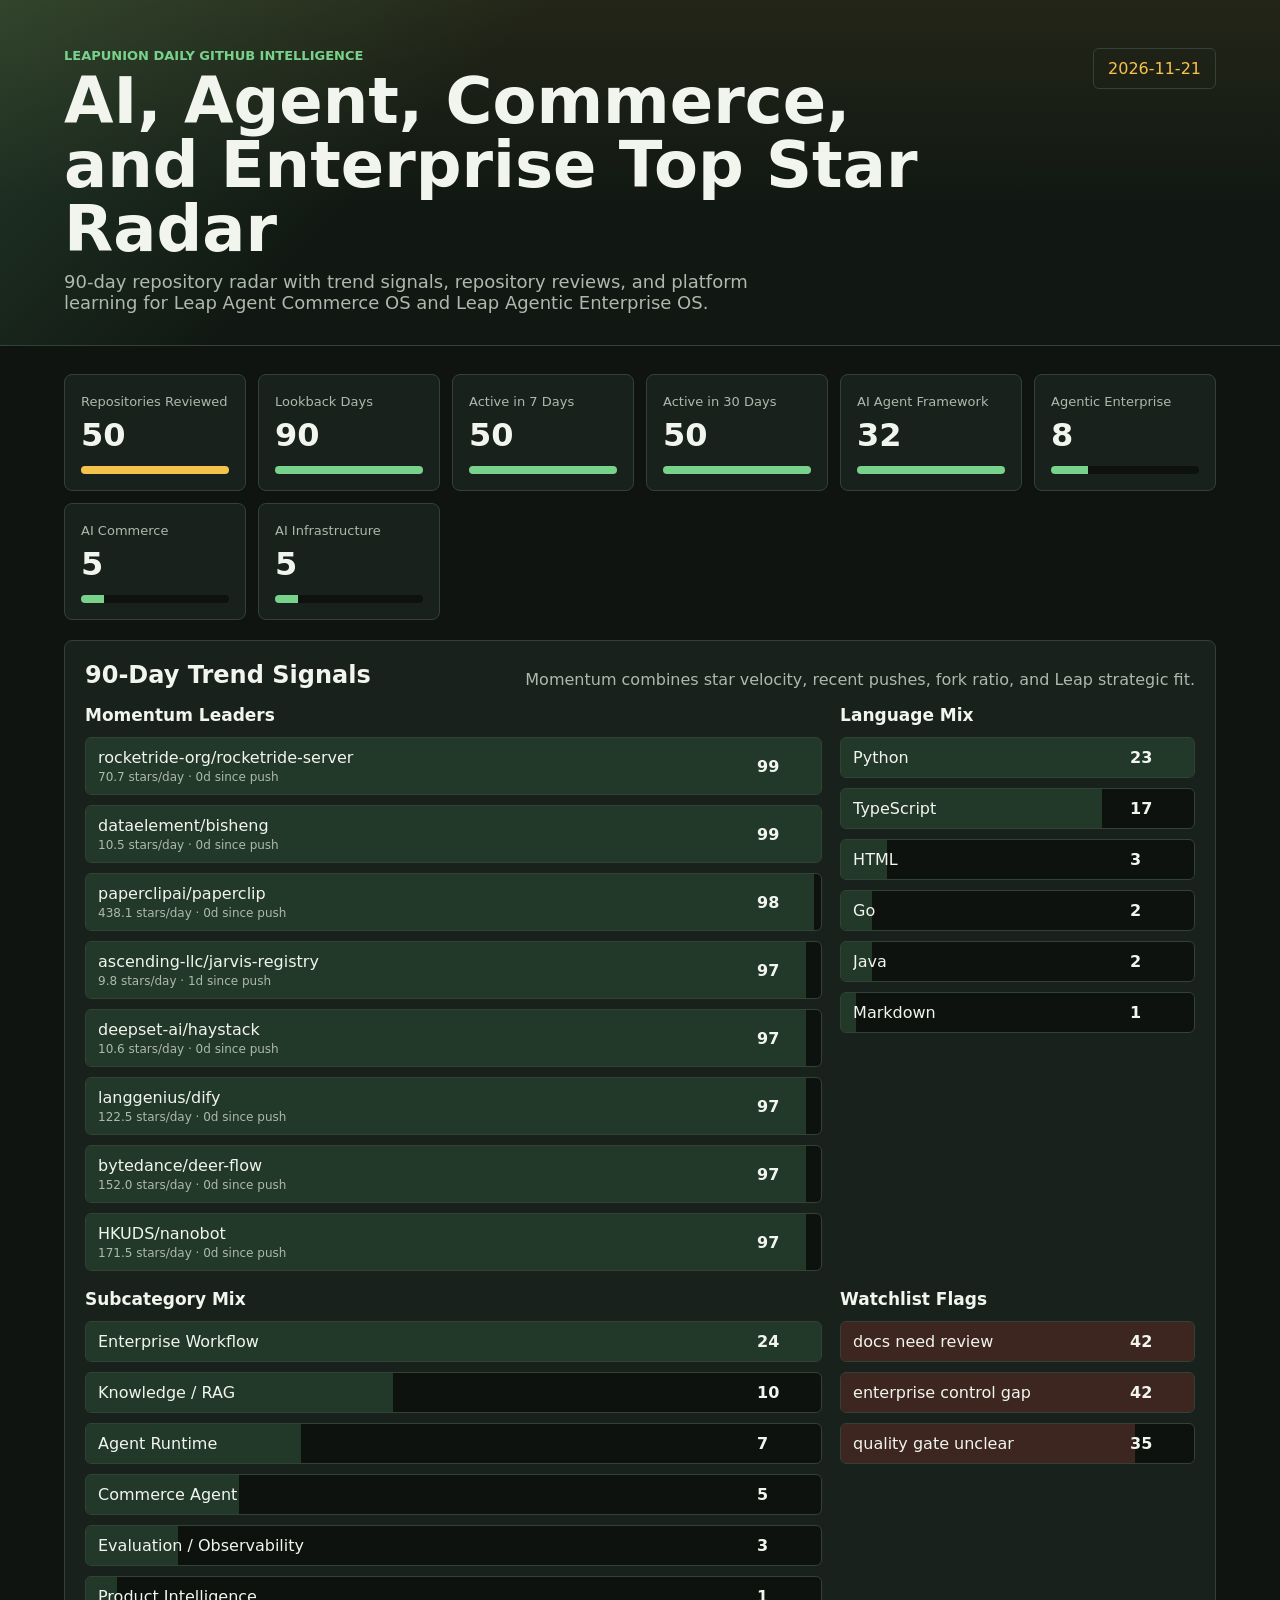
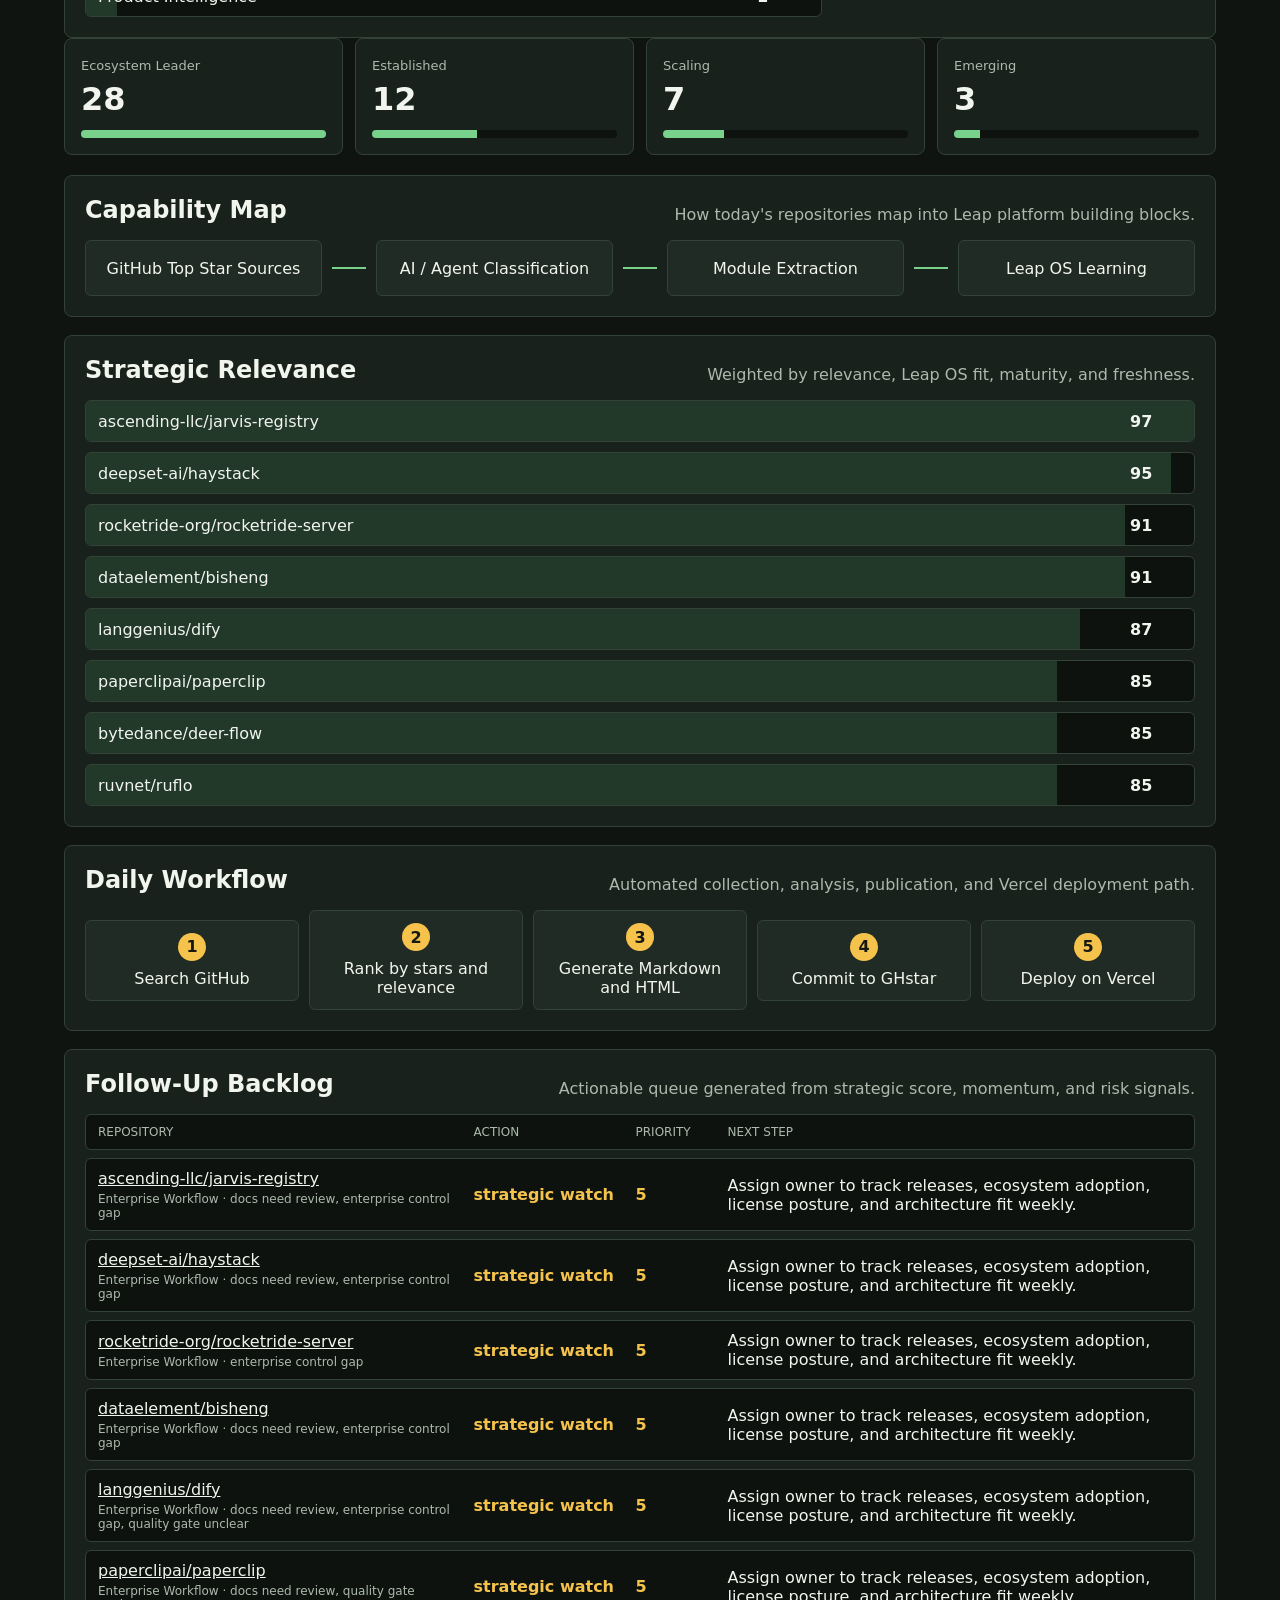
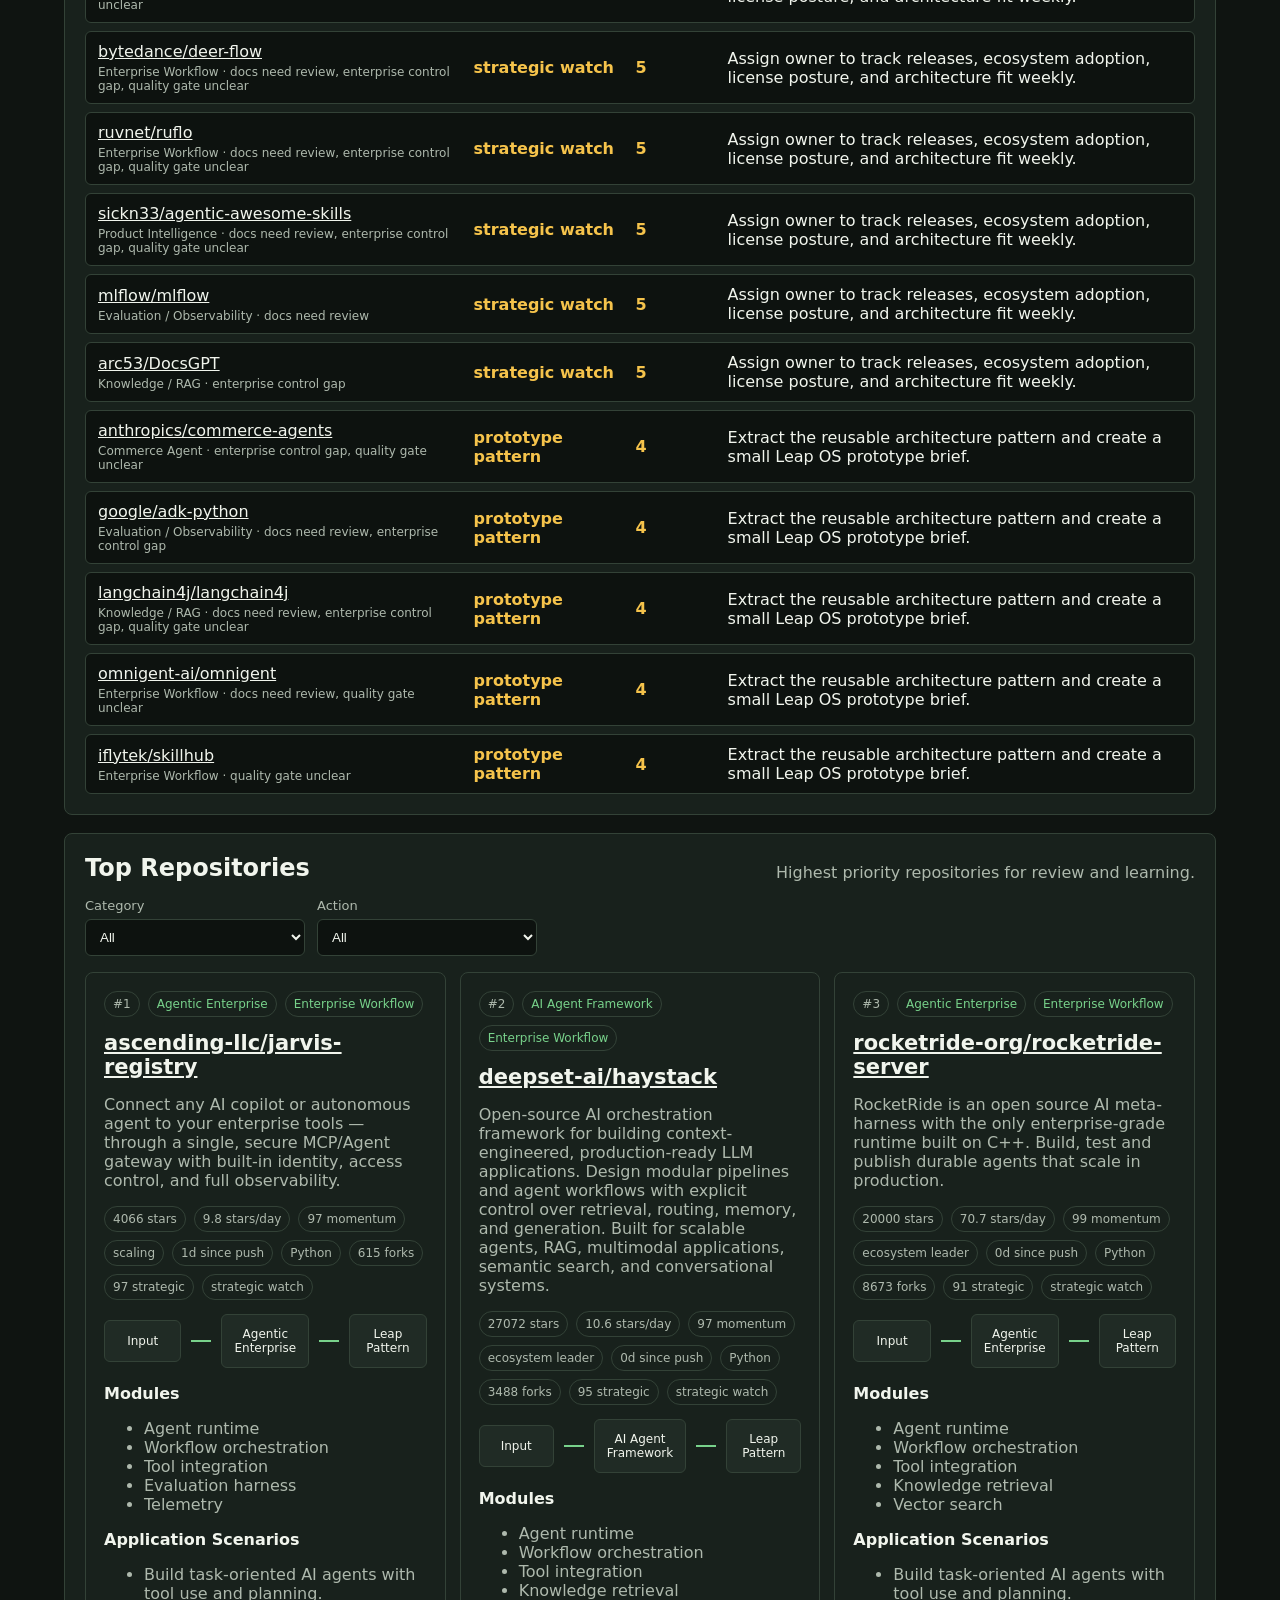
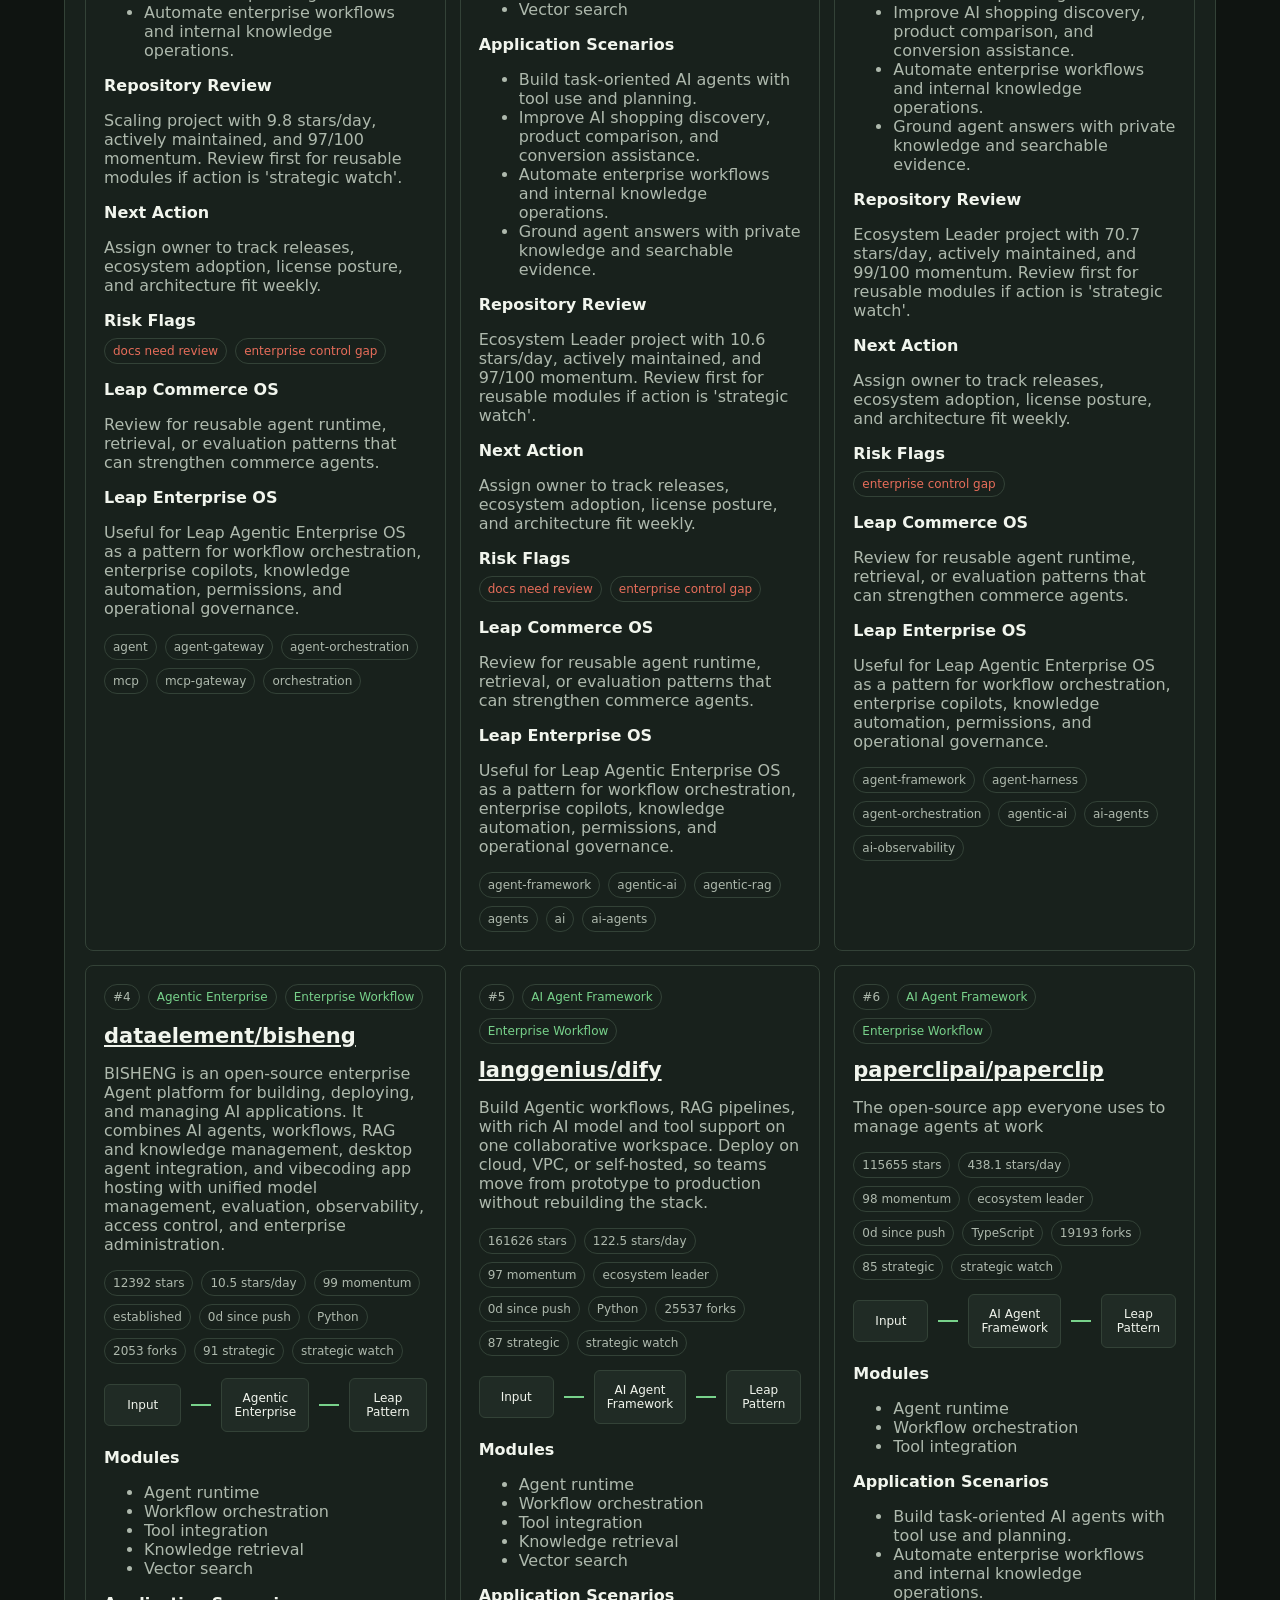
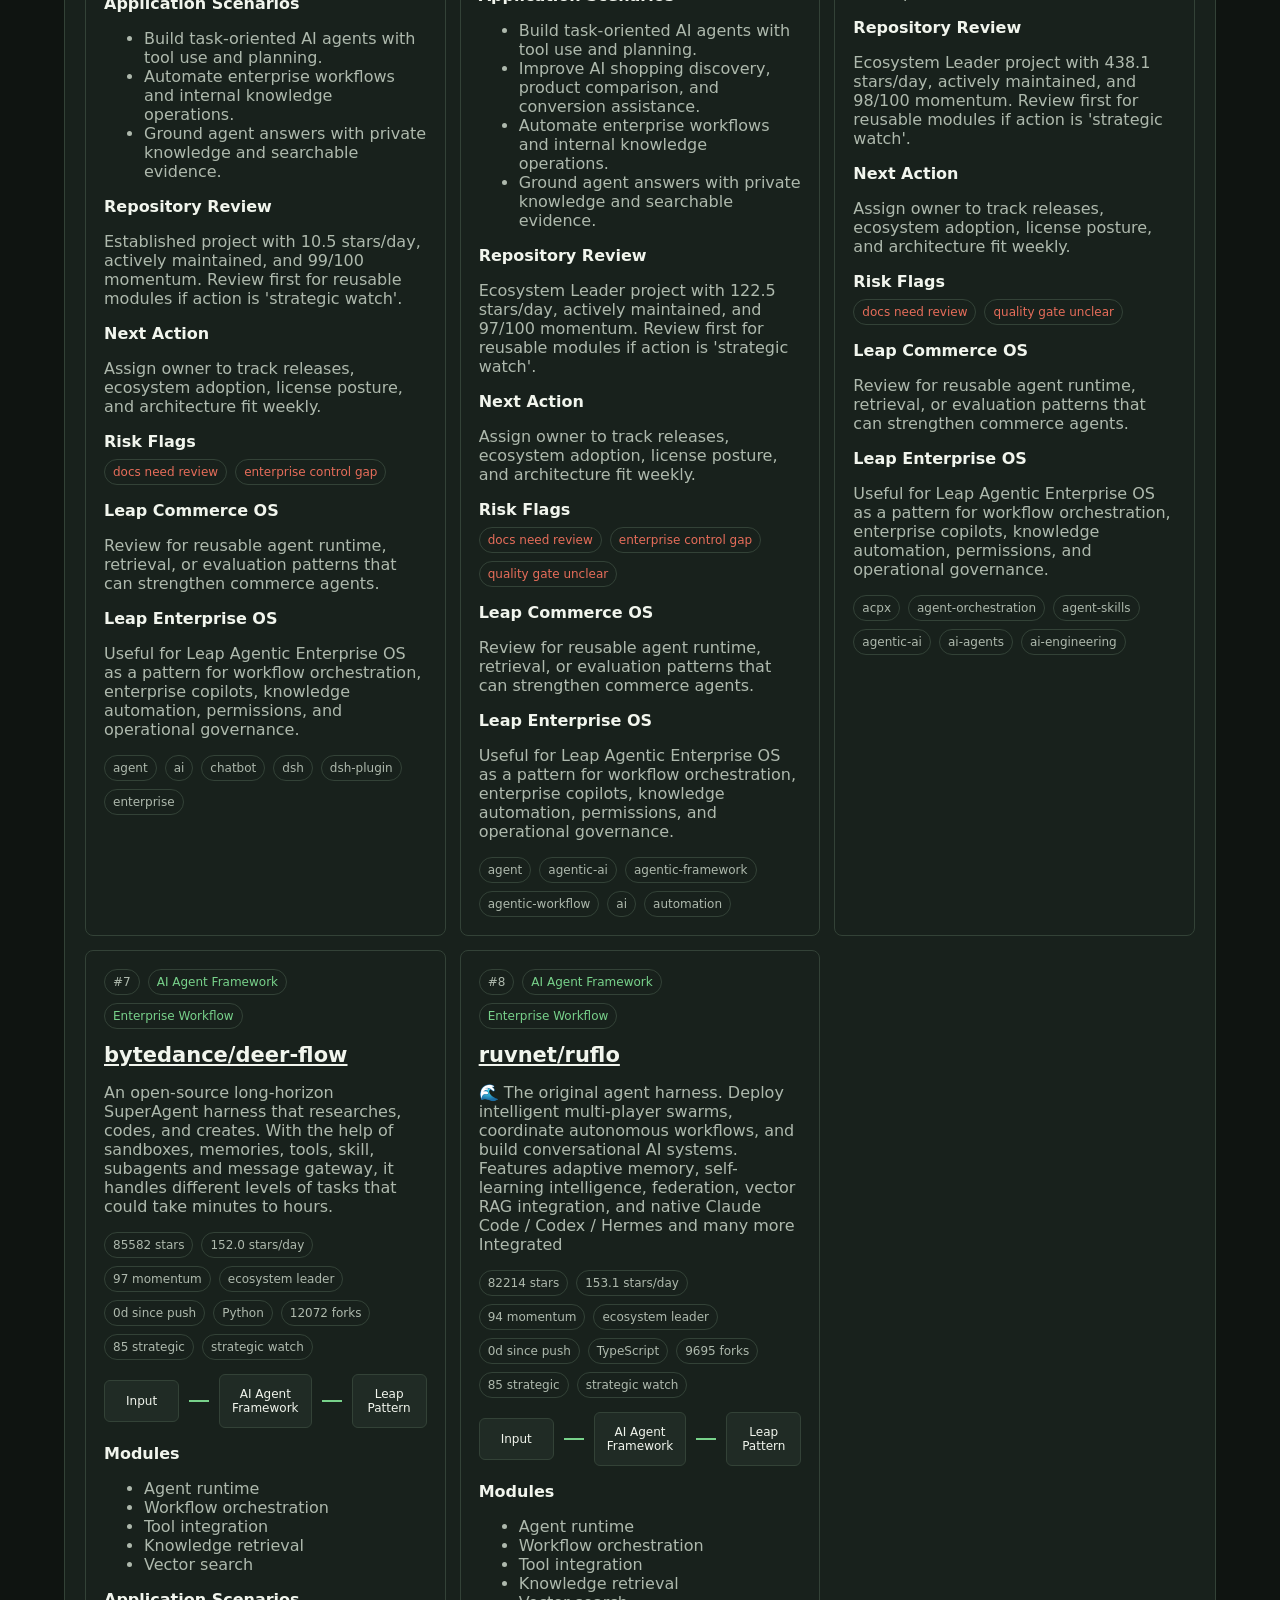
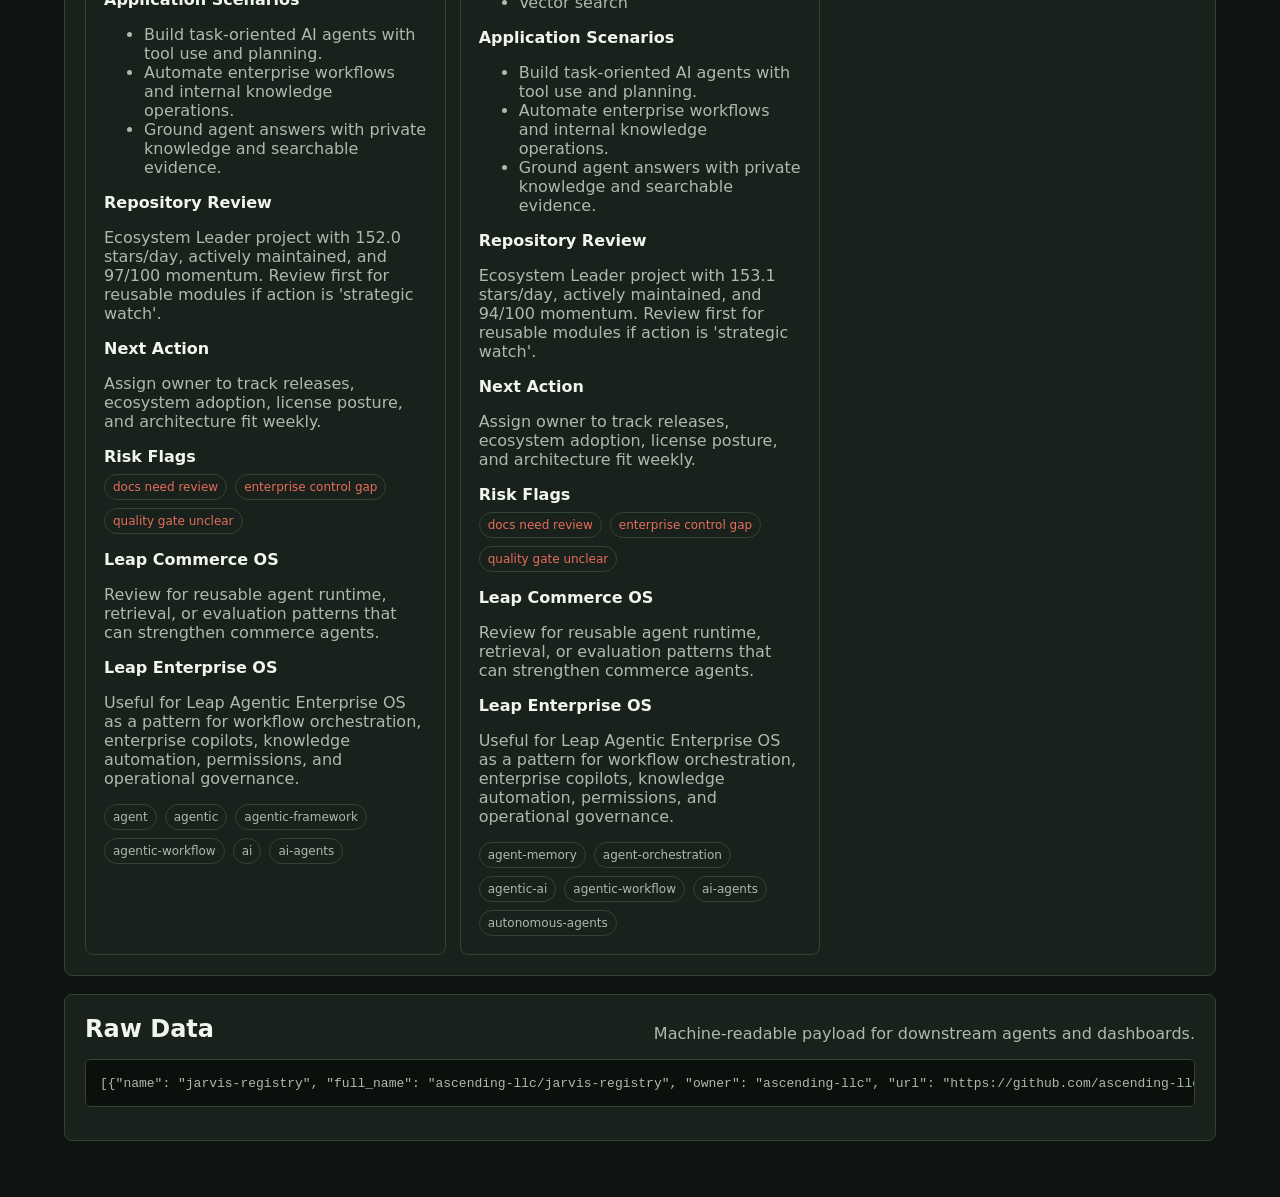
==== commit cdef4e6c: "chore: update daily GHstar report" ====
--- a/public/report.html
+++ b/public/report.html
@@ -3,7 +3,7 @@
   <head>
     <meta charset="utf-8">
     <meta name="viewport" content="width=device-width, initial-scale=1">
-    <title>GHstar AI & Agent 90-Day Radar - 2026-11-20</title>
+    <title>GHstar AI & Agent 90-Day Radar - 2026-11-21</title>
     <link rel="stylesheet" href="./assets/styles.css">
   </head>
   <body>
@@ -13,7 +13,7 @@
         <h1>AI, Agent, Commerce, and Enterprise Top Star Radar</h1>
         <p class="sub">90-day repository radar with trend signals, repository reviews, and platform learning for Leap Agent Commerce OS and Leap Agentic Enterprise OS.</p>
       </div>
-      <time>2026-11-20</time>
+      <time>2026-11-21</time>
     </header>
 
     <main>
@@ -78,7 +78,7 @@
             <h3>Momentum Leaders</h3>
             <div class="score-chart">
         <div class="score-row">
-          <span>rocketride-org/rocketride-server <em>71.0 stars/day · 0d since push</em></span>
+          <span>rocketride-org/rocketride-server <em>70.7 stars/day · 0d since push</em></span>
           <b>99</b>
           <i style="width:100.0%"></i>
         </div>
@@ -92,16 +92,16 @@
 
 
         <div class="score-row">
-          <span>ascending-llc/jarvis-registry <em>9.8 stars/day · 0d since push</em></span>
+          <span>paperclipai/paperclip <em>438.1 stars/day · 0d since push</em></span>
           <b>98</b>
           <i style="width:99.0%"></i>
         </div>
 
 
         <div class="score-row">
-          <span>paperclipai/paperclip <em>439.0 stars/day · 0d since push</em></span>
-          <b>98</b>
-          <i style="width:99.0%"></i>
+          <span>ascending-llc/jarvis-registry <em>9.8 stars/day · 1d since push</em></span>
+          <b>97</b>
+          <i style="width:98.0%"></i>
         </div>
 
 
@@ -113,21 +113,21 @@
 
 
         <div class="score-row">
-          <span>langgenius/dify <em>122.6 stars/day · 0d since push</em></span>
+          <span>langgenius/dify <em>122.5 stars/day · 0d since push</em></span>
           <b>97</b>
           <i style="width:98.0%"></i>
         </div>
 
 
         <div class="score-row">
-          <span>bytedance/deer-flow <em>152.2 stars/day · 0d since push</em></span>
+          <span>bytedance/deer-flow <em>152.0 stars/day · 0d since push</em></span>
           <b>97</b>
           <i style="width:98.0%"></i>
         </div>
 
 
         <div class="score-row">
-          <span>HKUDS/nanobot <em>172.0 stars/day · 0d since push</em></span>
+          <span>HKUDS/nanobot <em>171.5 stars/day · 0d since push</em></span>
           <b>97</b>
           <i style="width:98.0%"></i>
         </div>
@@ -138,43 +138,43 @@
             <div class="score-chart">
         <div class="score-row compact">
           <span>Python</span>
-          <b>26</b>
+          <b>23</b>
           <i style="width:100.0%"></i>
         </div>
 
 
         <div class="score-row compact">
           <span>TypeScript</span>
-          <b>13</b>
-          <i style="width:50.0%"></i>
+          <b>17</b>
+          <i style="width:73.9%"></i>
         </div>
 
 
         <div class="score-row compact">
           <span>HTML</span>
           <b>3</b>
-          <i style="width:11.5%"></i>
+          <i style="width:13.0%"></i>
         </div>
 
 
         <div class="score-row compact">
           <span>Go</span>
           <b>2</b>
-          <i style="width:7.7%"></i>
+          <i style="width:8.7%"></i>
         </div>
 
 
         <div class="score-row compact">
           <span>Java</span>
           <b>2</b>
-          <i style="width:7.7%"></i>
+          <i style="width:8.7%"></i>
         </div>
 
 
         <div class="score-row compact">
           <span>Markdown</span>
           <b>1</b>
-          <i style="width:3.8%"></i>
+          <i style="width:4.3%"></i>
         </div>
         </div>
           </div>
@@ -183,7 +183,7 @@
             <div class="score-chart">
         <div class="score-row compact">
           <span>Enterprise Workflow</span>
-          <b>23</b>
+          <b>24</b>
           <i style="width:100.0%"></i>
         </div>
 
@@ -191,35 +191,35 @@
         <div class="score-row compact">
           <span>Knowledge / RAG</span>
           <b>10</b>
-          <i style="width:43.5%"></i>
+          <i style="width:41.7%"></i>
         </div>
 
 
         <div class="score-row compact">
           <span>Agent Runtime</span>
           <b>7</b>
-          <i style="width:30.4%"></i>
+          <i style="width:29.2%"></i>
         </div>
 
 
         <div class="score-row compact">
           <span>Commerce Agent</span>
           <b>5</b>
-          <i style="width:21.7%"></i>
+          <i style="width:20.8%"></i>
         </div>
 
 
         <div class="score-row compact">
           <span>Evaluation / Observability</span>
           <b>3</b>
-          <i style="width:13.0%"></i>
+          <i style="width:12.5%"></i>
         </div>
 
 
         <div class="score-row compact">
           <span>Product Intelligence</span>
-          <b>2</b>
-          <i style="width:8.7%"></i>
+          <b>1</b>
+          <i style="width:4.2%"></i>
         </div>
         </div>
           </div>
@@ -235,22 +235,15 @@
 
         <div class="score-row compact risk">
           <span>enterprise control gap</span>
-          <b>41</b>
-          <i style="width:97.6%"></i>
+          <b>42</b>
+          <i style="width:100.0%"></i>
         </div>
 
 
         <div class="score-row compact risk">
           <span>quality gate unclear</span>
-          <b>34</b>
-          <i style="width:81.0%"></i>
-        </div>
-
-
-        <div class="score-row compact risk">
-          <span>license unknown</span>
-          <b>1</b>
-          <i style="width:2.4%"></i>
+          <b>35</b>
+          <i style="width:83.3%"></i>
         </div>
         </div>
           </div>
@@ -261,29 +254,29 @@
 
         <article class="metric">
           <span>Ecosystem Leader</span>
-          <strong>25</strong>
+          <strong>28</strong>
           <div class="bar"><i style="width:100.0%"></i></div>
         </article>
 
 
         <article class="metric">
           <span>Established</span>
-          <strong>14</strong>
-          <div class="bar"><i style="width:56.0%"></i></div>
+          <strong>12</strong>
+          <div class="bar"><i style="width:42.9%"></i></div>
         </article>
 
 
         <article class="metric">
           <span>Scaling</span>
-          <strong>8</strong>
-          <div class="bar"><i style="width:32.0%"></i></div>
+          <strong>7</strong>
+          <div class="bar"><i style="width:25.0%"></i></div>
         </article>
 
 
         <article class="metric">
           <span>Emerging</span>
           <strong>3</strong>
-          <div class="bar"><i style="width:12.0%"></i></div>
+          <div class="bar"><i style="width:10.7%"></i></div>
         </article>
 
       </section>
@@ -480,14 +473,6 @@
 
 
     <div class="backlog-row">
-      <span><a href="https://github.com/totec448-spec/chat-on-steroids">totec448-spec/chat-on-steroids</a><em>Enterprise Workflow · docs need review, enterprise control gap, quality gate unclear</em></span>
-      <b>prototype pattern</b>
-      <strong>4</strong>
-      <span>Extract the reusable architecture pattern and create a small Leap OS prototype brief.</span>
-    </div>
-
-
-    <div class="backlog-row">
       <span><a href="https://github.com/anthropics/commerce-agents">anthropics/commerce-agents</a><em>Commerce Agent · enterprise control gap, quality gate unclear</em></span>
       <b>prototype pattern</b>
       <strong>4</strong>
@@ -513,6 +498,14 @@
 
     <div class="backlog-row">
       <span><a href="https://github.com/omnigent-ai/omnigent">omnigent-ai/omnigent</a><em>Enterprise Workflow · docs need review, quality gate unclear</em></span>
+      <b>prototype pattern</b>
+      <strong>4</strong>
+      <span>Extract the reusable architecture pattern and create a small Leap OS prototype brief.</span>
+    </div>
+
+
+    <div class="backlog-row">
+      <span><a href="https://github.com/iflytek/skillhub">iflytek/skillhub</a><em>Enterprise Workflow · quality gate unclear</em></span>
       <b>prototype pattern</b>
       <strong>4</strong>
       <span>Extract the reusable architecture pattern and create a small Leap OS prototype brief.</span>
@@ -557,13 +550,13 @@
       <h3><a href="https://github.com/ascending-llc/jarvis-registry">ascending-llc/jarvis-registry</a></h3>
       <p>Connect any AI copilot or autonomous agent to your enterprise tools — through a single, secure MCP/Agent gateway with built-in identity, access control, and full observability.</p>
       <div class="stats">
-        <span>4058 stars</span>
+        <span>4066 stars</span>
         <span>9.8 stars/day</span>
-        <span>98 momentum</span>
+        <span>97 momentum</span>
         <span>scaling</span>
-        <span>0d since push</span>
+        <span>1d since push</span>
         <span>Python</span>
-        <span>614 forks</span>
+        <span>615 forks</span>
         <span>97 strategic</span>
         <span>strategic watch</span>
       </div>
@@ -575,7 +568,7 @@
       <h4>Application Scenarios</h4>
       <ul><li>Build task-oriented AI agents with tool use and planning.</li><li>Automate enterprise workflows and internal knowledge operations.</li></ul>
       <h4>Repository Review</h4>
-      <p>Scaling project with 9.8 stars/day, actively maintained, and 98/100 momentum. Review first for reusable modules if action is &#x27;strategic watch&#x27;.</p>
+      <p>Scaling project with 9.8 stars/day, actively maintained, and 97/100 momentum. Review first for reusable modules if action is &#x27;strategic watch&#x27;.</p>
       <h4>Next Action</h4>
       <p>Assign owner to track releases, ecosystem adoption, license posture, and architecture fit weekly.</p>
       <h4>Risk Flags</h4>
@@ -597,13 +590,13 @@
       <h3><a href="https://github.com/deepset-ai/haystack">deepset-ai/haystack</a></h3>
       <p>Open-source AI orchestration framework for building context-engineered, production-ready LLM applications. Design modular pipelines and agent workflows with explicit control over retrieval, routing, memory, and generation. Built for scalable agents, RAG, multimodal applications, semantic search, and conversational systems.</p>
       <div class="stats">
-        <span>27063 stars</span>
+        <span>27072 stars</span>
         <span>10.6 stars/day</span>
         <span>97 momentum</span>
         <span>ecosystem leader</span>
         <span>0d since push</span>
         <span>Python</span>
-        <span>3485 forks</span>
+        <span>3488 forks</span>
         <span>95 strategic</span>
         <span>strategic watch</span>
       </div>
@@ -637,13 +630,13 @@
       <h3><a href="https://github.com/rocketride-org/rocketride-server">rocketride-org/rocketride-server</a></h3>
       <p>RocketRide is an open source AI meta-harness with the only enterprise-grade runtime built on C++. Build, test and publish durable agents that scale in production.</p>
       <div class="stats">
-        <span>20008 stars</span>
-        <span>71.0 stars/day</span>
+        <span>20000 stars</span>
+        <span>70.7 stars/day</span>
         <span>99 momentum</span>
         <span>ecosystem leader</span>
         <span>0d since push</span>
         <span>Python</span>
-        <span>8678 forks</span>
+        <span>8673 forks</span>
         <span>91 strategic</span>
         <span>strategic watch</span>
       </div>
@@ -655,7 +648,7 @@
       <h4>Application Scenarios</h4>
       <ul><li>Build task-oriented AI agents with tool use and planning.</li><li>Improve AI shopping discovery, product comparison, and conversion assistance.</li><li>Automate enterprise workflows and internal knowledge operations.</li><li>Ground agent answers with private knowledge and searchable evidence.</li></ul>
       <h4>Repository Review</h4>
-      <p>Ecosystem Leader project with 71.0 stars/day, actively maintained, and 99/100 momentum. Review first for reusable modules if action is &#x27;strategic watch&#x27;.</p>
+      <p>Ecosystem Leader project with 70.7 stars/day, actively maintained, and 99/100 momentum. Review first for reusable modules if action is &#x27;strategic watch&#x27;.</p>
       <h4>Next Action</h4>
       <p>Assign owner to track releases, ecosystem adoption, license posture, and architecture fit weekly.</p>
       <h4>Risk Flags</h4>
@@ -677,7 +670,7 @@
       <h3><a href="https://github.com/dataelement/bisheng">dataelement/bisheng</a></h3>
       <p>BISHENG is an open-source enterprise Agent platform for building, deploying, and managing AI applications. It combines AI agents, workflows, RAG and knowledge management, desktop agent integration, and vibecoding app hosting with unified model management, evaluation, observability, access control, and enterprise administration.</p>
       <div class="stats">
-        <span>12385 stars</span>
+        <span>12392 stars</span>
         <span>10.5 stars/day</span>
         <span>99 momentum</span>
         <span>established</span>
@@ -717,13 +710,13 @@
       <h3><a href="https://github.com/langgenius/dify">langgenius/dify</a></h3>
       <p>Build Agentic workflows, RAG pipelines, with rich AI model and tool support on one collaborative workspace. Deploy on cloud, VPC, or self-hosted, so teams move from prototype to production without rebuilding the stack.</p>
       <div class="stats">
-        <span>161575 stars</span>
-        <span>122.6 stars/day</span>
+        <span>161626 stars</span>
+        <span>122.5 stars/day</span>
         <span>97 momentum</span>
         <span>ecosystem leader</span>
         <span>0d since push</span>
         <span>Python</span>
-        <span>25549 forks</span>
+        <span>25537 forks</span>
         <span>87 strategic</span>
         <span>strategic watch</span>
       </div>
@@ -735,7 +728,7 @@
       <h4>Application Scenarios</h4>
       <ul><li>Build task-oriented AI agents with tool use and planning.</li><li>Improve AI shopping discovery, product comparison, and conversion assistance.</li><li>Automate enterprise workflows and internal knowledge operations.</li><li>Ground agent answers with private knowledge and searchable evidence.</li></ul>
       <h4>Repository Review</h4>
-      <p>Ecosystem Leader project with 122.6 stars/day, actively maintained, and 97/100 momentum. Review first for reusable modules if action is &#x27;strategic watch&#x27;.</p>
+      <p>Ecosystem Leader project with 122.5 stars/day, actively maintained, and 97/100 momentum. Review first for reusable modules if action is &#x27;strategic watch&#x27;.</p>
       <h4>Next Action</h4>
       <p>Assign owner to track releases, ecosystem adoption, license posture, and architecture fit weekly.</p>
       <h4>Risk Flags</h4>
@@ -757,13 +750,13 @@
       <h3><a href="https://github.com/paperclipai/paperclip">paperclipai/paperclip</a></h3>
       <p>The open-source app everyone uses to manage agents at work</p>
       <div class="stats">
-        <span>115455 stars</span>
-        <span>439.0 stars/day</span>
+        <span>115655 stars</span>
+        <span>438.1 stars/day</span>
         <span>98 momentum</span>
         <span>ecosystem leader</span>
         <span>0d since push</span>
         <span>TypeScript</span>
-        <span>19162 forks</span>
+        <span>19193 forks</span>
         <span>85 strategic</span>
         <span>strategic watch</span>
       </div>
@@ -775,7 +768,7 @@
       <h4>Application Scenarios</h4>
       <ul><li>Build task-oriented AI agents with tool use and planning.</li><li>Automate enterprise workflows and internal knowledge operations.</li></ul>
       <h4>Repository Review</h4>
-      <p>Ecosystem Leader project with 439.0 stars/day, actively maintained, and 98/100 momentum. Review first for reusable modules if action is &#x27;strategic watch&#x27;.</p>
+      <p>Ecosystem Leader project with 438.1 stars/day, actively maintained, and 98/100 momentum. Review first for reusable modules if action is &#x27;strategic watch&#x27;.</p>
       <h4>Next Action</h4>
       <p>Assign owner to track releases, ecosystem adoption, license posture, and architecture fit weekly.</p>
       <h4>Risk Flags</h4>
@@ -797,13 +790,13 @@
       <h3><a href="https://github.com/bytedance/deer-flow">bytedance/deer-flow</a></h3>
       <p>An open-source long-horizon SuperAgent harness that researches, codes, and creates. With the help of sandboxes, memories, tools, skill, subagents and message gateway, it handles different levels of tasks that could take minutes to hours.</p>
       <div class="stats">
-        <span>85550 stars</span>
-        <span>152.2 stars/day</span>
+        <span>85582 stars</span>
+        <span>152.0 stars/day</span>
         <span>97 momentum</span>
         <span>ecosystem leader</span>
         <span>0d since push</span>
         <span>Python</span>
-        <span>12080 forks</span>
+        <span>12072 forks</span>
         <span>85 strategic</span>
         <span>strategic watch</span>
       </div>
@@ -815,7 +808,7 @@
       <h4>Application Scenarios</h4>
       <ul><li>Build task-oriented AI agents with tool use and planning.</li><li>Automate enterprise workflows and internal knowledge operations.</li><li>Ground agent answers with private knowledge and searchable evidence.</li></ul>
       <h4>Repository Review</h4>
-      <p>Ecosystem Leader project with 152.2 stars/day, actively maintained, and 97/100 momentum. Review first for reusable modules if action is &#x27;strategic watch&#x27;.</p>
+      <p>Ecosystem Leader project with 152.0 stars/day, actively maintained, and 97/100 momentum. Review first for reusable modules if action is &#x27;strategic watch&#x27;.</p>
       <h4>Next Action</h4>
       <p>Assign owner to track releases, ecosystem adoption, license posture, and architecture fit weekly.</p>
       <h4>Risk Flags</h4>
@@ -837,13 +830,13 @@
       <h3><a href="https://github.com/ruvnet/ruflo">ruvnet/ruflo</a></h3>
       <p>🌊 The original agent harness. Deploy intelligent multi-player swarms, coordinate autonomous workflows, and build conversational AI systems. Features adaptive memory, self-learning intelligence, federation, vector RAG integration, and native Claude Code / Codex / Hermes and many more Integrated</p>
       <div class="stats">
-        <span>82166 stars</span>
-        <span>153.3 stars/day</span>
+        <span>82214 stars</span>
+        <span>153.1 stars/day</span>
         <span>94 momentum</span>
         <span>ecosystem leader</span>
         <span>0d since push</span>
         <span>TypeScript</span>
-        <span>9698 forks</span>
+        <span>9695 forks</span>
         <span>85 strategic</span>
         <span>strategic watch</span>
       </div>
@@ -855,7 +848,7 @@
       <h4>Application Scenarios</h4>
       <ul><li>Build task-oriented AI agents with tool use and planning.</li><li>Automate enterprise workflows and internal knowledge operations.</li><li>Ground agent answers with private knowledge and searchable evidence.</li></ul>
       <h4>Repository Review</h4>
-      <p>Ecosystem Leader project with 153.3 stars/day, actively maintained, and 94/100 momentum. Review first for reusable modules if action is &#x27;strategic watch&#x27;.</p>
+      <p>Ecosystem Leader project with 153.1 stars/day, actively maintained, and 94/100 momentum. Review first for reusable modules if action is &#x27;strategic watch&#x27;.</p>
       <h4>Next Action</h4>
       <p>Assign owner to track releases, ecosystem adoption, license posture, and architecture fit weekly.</p>
       <h4>Risk Flags</h4>
@@ -875,7 +868,7 @@
           <h2>Raw Data</h2>
           <p>Machine-readable payload for downstream agents and dashboards.</p>
         </div>
-        <pre id="raw-data">[{&quot;name&quot;: &quot;jarvis-registry&quot;, &quot;full_name&quot;: &quot;ascending-llc/jarvis-registry&quot;, &quot;owner&quot;: &quot;ascending-llc&quot;, &quot;url&quot;: &quot;https://github.com/ascending-llc/jarvis-registry&quot;, &quot;description&quot;: &quot;Connect any AI copilot or autonomous agent to your enterprise tools — through a single, secure MCP/Agent gateway with built-in identity, access control, and full observability.&quot;, &quot;language&quot;: &quot;Python&quot;, &quot;stars&quot;: 4058, &quot;forks&quot;: 614, &quot;topics&quot;: [&quot;agent&quot;, &quot;agent-gateway&quot;, &quot;agent-orchestration&quot;, &quot;mcp&quot;, &quot;mcp-gateway&quot;, &quot;orchestration&quot;], &quot;created_at&quot;: &quot;2025-10-04T01:52:24Z&quot;, &quot;updated_at&quot;: &quot;2026-11-20T19:43:42Z&quot;, &quot;pushed_at&quot;: &quot;2026-11-20T16:04:40Z&quot;, &quot;category&quot;: &quot;Agentic Enterprise&quot;, &quot;subcategory&quot;: &quot;Enterprise Workflow&quot;, &quot;relevance&quot;: 49, &quot;modules&quot;: [&quot;Agent runtime&quot;, &quot;Workflow orchestration&quot;, &quot;Tool integration&quot;, &quot;Evaluation harness&quot;, &quot;Telemetry&quot;], &quot;scenarios&quot;: [&quot;Build task-oriented AI agents with tool use and planning.&quot;, &quot;Automate enterprise workflows and internal knowledge operations.&quot;], &quot;risk_flags&quot;: [&quot;docs need review&quot;, &quot;enterprise control gap&quot;], &quot;follow_up_next_action&quot;: &quot;Assign owner to track releases, ecosystem adoption, license posture, and architecture fit weekly.&quot;, &quot;commerce_score&quot;: 6, &quot;enterprise_score&quot;: 12, &quot;strategic_score&quot;: 97, &quot;action_level&quot;: &quot;strategic watch&quot;, &quot;age_days&quot;: 412, &quot;days_since_push&quot;: 0, &quot;stars_per_day&quot;: 9.85, &quot;fork_ratio&quot;: 0.1513, &quot;momentum_score&quot;: 98, &quot;maturity_level&quot;: &quot;scaling&quot;, &quot;repository_review&quot;: &quot;Scaling project with 9.8 stars/day, actively maintained, and 98/100 momentum. Review first for reusable modules if action is &#x27;strategic watch&#x27;.&quot;, &quot;leap_commerce&quot;: &quot;Review for reusable agent runtime, retrieval, or evaluation patterns that can strengthen commerce agents.&quot;, &quot;leap_enterprise&quot;: &quot;Useful for Leap Agentic Enterprise OS as a pattern for workflow orchestration, enterprise copilots, knowledge automation, permissions, and operational governance.&quot;}, {&quot;name&quot;: &quot;haystack&quot;, &quot;full_name&quot;: &quot;deepset-ai/haystack&quot;, &quot;owner&quot;: &quot;deepset-ai&quot;, &quot;url&quot;: &quot;https://github.com/deepset-ai/haystack&quot;, &quot;description&quot;: &quot;Open-source AI orchestration framework for building context-engineered, production-ready LLM applications. Design modular pipelines and agent workflows with explicit control over retrieval, routing, memory, and generation. Built for scalable agents, RAG, multimodal applications, semantic search, and conversational systems.&quot;, &quot;language&quot;: &quot;Python&quot;, &quot;stars&quot;: 27063, &quot;forks&quot;: 3485, &quot;topics&quot;: [&quot;agent-framework&quot;, &quot;agentic-ai&quot;, &quot;agentic-rag&quot;, &quot;agents&quot;, &quot;ai&quot;, &quot;ai-agents&quot;, &quot;context-engineering&quot;, &quot;framework&quot;, &quot;genai&quot;, &quot;generative-ai&quot;, &quot;information-retrieval&quot;, &quot;large-language-models&quot;, &quot;llm&quot;, &quot;mcp&quot;, &quot;multi-agent&quot;, &quot;orchestration&quot;, &quot;python&quot;, &quot;rag&quot;, &quot;retrieval-augmented-generation&quot;, &quot;semantic-search&quot;], &quot;created_at&quot;: &quot;2019-11-14T09:05:28Z&quot;, &quot;updated_at&quot;: &quot;2026-11-20T19:59:19Z&quot;, &quot;pushed_at&quot;: &quot;2026-11-20T17:22:18Z&quot;, &quot;category&quot;: &quot;AI Agent Framework&quot;, &quot;subcategory&quot;: &quot;Enterprise Workflow&quot;, &quot;relevance&quot;: 59, &quot;modules&quot;: [&quot;Agent runtime&quot;, &quot;Workflow orchestration&quot;, &quot;Tool integration&quot;, &quot;Knowledge retrieval&quot;, &quot;Vector search&quot;], &quot;scenarios&quot;: [&quot;Build task-oriented AI agents with tool use and planning.&quot;, &quot;Improve AI shopping discovery, product comparison, and conversion assistance.&quot;, &quot;Automate enterprise workflows and internal knowledge operations.&quot;, &quot;Ground agent answers with private knowledge and searchable evidence.&quot;], &quot;risk_flags&quot;: [&quot;docs need review&quot;, &quot;enterprise control gap&quot;], &quot;follow_up_next_action&quot;: &quot;Assign owner to track releases, ecosystem adoption, license posture, and architecture fit weekly.&quot;, &quot;commerce_score&quot;: 6, &quot;enterprise_score&quot;: 6, &quot;strategic_score&quot;: 95, &quot;action_level&quot;: &quot;strategic watch&quot;, &quot;age_days&quot;: 2563, &quot;days_since_push&quot;: 0, &quot;stars_per_day&quot;: 10.56, &quot;fork_ratio&quot;: 0.1288, &quot;momentum_score&quot;: 97, &quot;maturity_level&quot;: &quot;ecosystem leader&quot;, &quot;repository_review&quot;: &quot;Ecosystem Leader project with 10.6 stars/day, actively maintained, and 97/100 momentum. Review first for reusable modules if action is &#x27;strategic watch&#x27;.&quot;, &quot;leap_commerce&quot;: &quot;Review for reusable agent runtime, retrieval, or evaluation patterns that can strengthen commerce agents.&quot;, &quot;leap_enterprise&quot;: &quot;Useful for Leap Agentic Enterprise OS as a pattern for workflow orchestration, enterprise copilots, knowledge automation, permissions, and operational governance.&quot;}, {&quot;name&quot;: &quot;rocketride-server&quot;, &quot;full_name&quot;: &quot;rocketride-org/rocketride-server&quot;, &quot;owner&quot;: &quot;rocketride-org&quot;, &quot;url&quot;: &quot;https://github.com/rocketride-org/rocketride-server&quot;, &quot;description&quot;: &quot;RocketRide is an open source AI meta-harness with the only enterprise-grade runtime built on C++. Build, test and publish durable agents that scale in production.&quot;, &quot;language&quot;: &quot;Python&quot;, &quot;stars&quot;: 20008, &quot;forks&quot;: 8678, &quot;topics&quot;: [&quot;agent-framework&quot;, &quot;agent-harness&quot;, &quot;agent-orchestration&quot;, &quot;agentic-ai&quot;, &quot;ai-agents&quot;, &quot;ai-observability&quot;, &quot;cpp&quot;, &quot;document-processing&quot;, &quot;llm&quot;, &quot;llmops&quot;, &quot;mcp&quot;, &quot;mcp-server&quot;, &quot;meta-harness&quot;, &quot;model-context-protocol&quot;, &quot;open-source&quot;, &quot;rag&quot;, &quot;self-hosted&quot;, &quot;visual-programming&quot;, &quot;vscode-extension&quot;, &quot;workflow-engine&quot;], &quot;created_at&quot;: &quot;2026-02-11T17:02:53Z&quot;, &quot;updated_at&quot;: &quot;2026-11-20T15:38:49Z&quot;, &quot;pushed_at&quot;: &quot;2026-11-20T20:48:16Z&quot;, &quot;category&quot;: &quot;Agentic Enterprise&quot;, &quot;subcategory&quot;: &quot;Enterprise Workflow&quot;, &quot;relevance&quot;: 49, &quot;modules&quot;: [&quot;Agent runtime&quot;, &quot;Workflow orchestration&quot;, &quot;Tool integration&quot;, &quot;Knowledge retrieval&quot;, &quot;Vector search&quot;], &quot;scenarios&quot;: [&quot;Build task-oriented AI agents with tool use and planning.&quot;, &quot;Improve AI shopping discovery, product comparison, and conversion assistance.&quot;, &quot;Automate enterprise workflows and internal knowledge operations.&quot;, &quot;Ground agent answers with private knowledge and searchable evidence.&quot;], &quot;risk_flags&quot;: [&quot;enterprise control gap&quot;], &quot;follow_up_next_action&quot;: &quot;Assign owner to track releases, ecosystem adoption, license posture, and architecture fit weekly.&quot;, &quot;commerce_score&quot;: 6, &quot;enterprise_score&quot;: 9, &quot;strategic_score&quot;: 91, &quot;action_level&quot;: &quot;strategic watch&quot;, &quot;age_days&quot;: 282, &quot;days_since_push&quot;: 0, &quot;stars_per_day&quot;: 70.95, &quot;fork_ratio&quot;: 0.4337, &quot;momentum_score&quot;: 99, &quot;maturity_level&quot;: &quot;ecosystem leader&quot;, &quot;repository_review&quot;: &quot;Ecosystem Leader project with 71.0 stars/day, actively maintained, and 99/100 momentum. Review first for reusable modules if action is &#x27;strategic watch&#x27;.&quot;, &quot;leap_commerce&quot;: &quot;Review for reusable agent runtime, retrieval, or evaluation patterns that can strengthen commerce agents.&quot;, &quot;leap_enterprise&quot;: &quot;Useful for Leap Agentic Enterprise OS as a pattern for workflow orchestration, enterprise copilots, knowledge automation, permissions, and operational governance.&quot;}, {&quot;name&quot;: &quot;bisheng&quot;, &quot;full_name&quot;: &quot;dataelement/bisheng&quot;, &quot;owner&quot;: &quot;dataelement&quot;, &quot;url&quot;: &quot;https://github.com/dataelement/bisheng&quot;, &quot;description&quot;: &quot;BISHENG is an open-source enterprise Agent platform for building, deploying, and managing AI applications. It combines AI agents, workflows, RAG and knowledge management, desktop agent integration, and vibecoding app hosting with unified model management, evaluation, observability, access control, and enterprise administration.&quot;, &quot;language&quot;: &quot;Python&quot;, &quot;stars&quot;: 12385, &quot;forks&quot;: 2053, &quot;topics&quot;: [&quot;agent&quot;, &quot;ai&quot;, &quot;chatbot&quot;, &quot;dsh&quot;, &quot;dsh-plugin&quot;, &quot;enterprise&quot;, &quot;finetune&quot;, &quot;genai&quot;, &quot;gpt&quot;, &quot;langchian&quot;, &quot;llm&quot;, &quot;llmdevops&quot;, &quot;llmops&quot;, &quot;ocr&quot;, &quot;openai&quot;, &quot;orchestration&quot;, &quot;python&quot;, &quot;rag&quot;, &quot;workflow&quot;], &quot;created_at&quot;: &quot;2023-08-28T10:00:24Z&quot;, &quot;updated_at&quot;: &quot;2026-11-20T13:46:39Z&quot;, &quot;pushed_at&quot;: &quot;2026-11-20T16:19:34Z&quot;, &quot;category&quot;: &quot;Agentic Enterprise&quot;, &quot;subcategory&quot;: &quot;Enterprise Workflow&quot;, &quot;relevance&quot;: 49, &quot;modules&quot;: [&quot;Agent runtime&quot;, &quot;Workflow orchestration&quot;, &quot;Tool integration&quot;, &quot;Knowledge retrieval&quot;, &quot;Vector search&quot;], &quot;scenarios&quot;: [&quot;Build task-oriented AI agents with tool use and planning.&quot;, &quot;Automate enterprise workflows and internal knowledge operations.&quot;, &quot;Ground agent answers with private knowledge and searchable evidence.&quot;], &quot;risk_flags&quot;: [&quot;docs need review&quot;, &quot;enterprise control gap&quot;], &quot;follow_up_next_action&quot;: &quot;Assign owner to track releases, ecosystem adoption, license posture, and architecture fit weekly.&quot;, &quot;commerce_score&quot;: 3, &quot;enterprise_score&quot;: 12, &quot;strategic_score&quot;: 91, &quot;action_level&quot;: &quot;strategic watch&quot;, &quot;age_days&quot;: 1180, &quot;days_since_push&quot;: 0, &quot;stars_per_day&quot;: 10.5, &quot;fork_ratio&quot;: 0.1658, &quot;momentum_score&quot;: 99, &quot;maturity_level&quot;: &quot;established&quot;, &quot;repository_review&quot;: &quot;Established project with 10.5 stars/day, actively maintained, and 99/100 momentum. Review first for reusable modules if action is &#x27;strategic watch&#x27;.&quot;, &quot;leap_commerce&quot;: &quot;Review for reusable agent runtime, retrieval, or evaluation patterns that can strengthen commerce agents.&quot;, &quot;leap_enterprise&quot;: &quot;Useful for Leap Agentic Enterprise OS as a pattern for workflow orchestration, enterprise copilots, knowledge automation, permissions, and operational governance.&quot;}, {&quot;name&quot;: &quot;dify&quot;, &quot;full_name&quot;: &quot;langgenius/dify&quot;, &quot;owner&quot;: &quot;langgenius&quot;, &quot;url&quot;: &quot;https://github.com/langgenius/dify&quot;, &quot;description&quot;: &quot;Build Agentic workflows, RAG pipelines, with rich AI model and tool support on one collaborative workspace. Deploy on cloud, VPC, or self-hosted, so teams move from prototype to production without rebuilding the stack.&quot;, &quot;language&quot;: &quot;Python&quot;, &quot;stars&quot;: 161575, &quot;forks&quot;: 25549, &quot;topics&quot;: [&quot;agent&quot;, &quot;agentic-ai&quot;, &quot;agentic-framework&quot;, &quot;agentic-workflow&quot;, &quot;ai&quot;, &quot;automation&quot;, &quot;claude&quot;, &quot;deepseek&quot;, &quot;genai&quot;, &quot;gpt&quot;, &quot;llm&quot;, &quot;low-code&quot;, &quot;mcp&quot;, &quot;nextjs&quot;, &quot;no-code&quot;, &quot;openai&quot;, &quot;python&quot;, &quot;skills&quot;, &quot;workflow&quot;], &quot;created_at&quot;: &quot;2023-04-12T07:40:24Z&quot;, &quot;updated_at&quot;: &quot;2026-11-20T20:51:02Z&quot;, &quot;pushed_at&quot;: &quot;2026-11-20T16:46:22Z&quot;, &quot;category&quot;: &quot;AI Agent Framework&quot;, &quot;subcategory&quot;: &quot;Enterprise Workflow&quot;, &quot;relevance&quot;: 39, &quot;modules&quot;: [&quot;Agent runtime&quot;, &quot;Workflow orchestration&quot;, &quot;Tool integration&quot;, &quot;Knowledge retrieval&quot;, &quot;Vector search&quot;], &quot;scenarios&quot;: [&quot;Build task-oriented AI agents with tool use and planning.&quot;, &quot;Improve AI shopping discovery, product comparison, and conversion assistance.&quot;, &quot;Automate enterprise workflows and internal knowledge operations.&quot;, &quot;Ground agent answers with private knowledge and searchable evidence.&quot;], &quot;risk_flags&quot;: [&quot;docs need review&quot;, &quot;enterprise control gap&quot;, &quot;quality gate unclear&quot;], &quot;follow_up_next_action&quot;: &quot;Assign owner to track releases, ecosystem adoption, license posture, and architecture fit weekly.&quot;, &quot;commerce_score&quot;: 9, &quot;enterprise_score&quot;: 9, &quot;strategic_score&quot;: 87, &quot;action_level&quot;: &quot;strategic watch&quot;, &quot;age_days&quot;: 1318, &quot;days_since_push&quot;: 0, &quot;stars_per_day&quot;: 122.59, &quot;fork_ratio&quot;: 0.1581, &quot;momentum_score&quot;: 97, &quot;maturity_level&quot;: &quot;ecosystem leader&quot;, &quot;repository_review&quot;: &quot;Ecosystem Leader project with 122.6 stars/day, actively maintained, and 97/100 momentum. Review first for reusable modules if action is &#x27;strategic watch&#x27;.&quot;, &quot;leap_commerce&quot;: &quot;Review for reusable agent runtime, retrieval, or evaluation patterns that can strengthen commerce agents.&quot;, &quot;leap_enterprise&quot;: &quot;Useful for Leap Agentic Enterprise OS as a pattern for workflow orchestration, enterprise copilots, knowledge automation, permissions, and operational governance.&quot;}, {&quot;name&quot;: &quot;paperclip&quot;, &quot;full_name&quot;: &quot;paperclipai/paperclip&quot;, &quot;owner&quot;: &quot;paperclipai&quot;, &quot;url&quot;: &quot;https://github.com/paperclipai/paperclip&quot;, &quot;description&quot;: &quot;The open-source app everyone uses to manage agents at work&quot;, &quot;language&quot;: &quot;TypeScript&quot;, &quot;stars&quot;: 115455, &quot;forks&quot;: 19162, &quot;topics&quot;: [&quot;acpx&quot;, &quot;agent-orchestration&quot;, &quot;agent-skills&quot;, &quot;agentic-ai&quot;, &quot;ai-agents&quot;, &quot;ai-engineering&quot;, &quot;ai-governance&quot;, &quot;ai-tools&quot;, &quot;autonomous-agents&quot;, &quot;claude&quot;, &quot;claude-code&quot;, &quot;claude-skills&quot;, &quot;codex&quot;, &quot;hermes&quot;, &quot;llm&quot;, &quot;mcp&quot;, &quot;multi-agent&quot;, &quot;openclaw&quot;, &quot;project-management&quot;, &quot;workflow-automation&quot;], &quot;created_at&quot;: &quot;2026-03-02T15:01:51Z&quot;, &quot;updated_at&quot;: &quot;2026-11-20T21:02:14Z&quot;, &quot;pushed_at&quot;: &quot;2026-11-20T20:55:08Z&quot;, &quot;category&quot;: &quot;AI Agent Framework&quot;, &quot;subcategory&quot;: &quot;Enterprise Workflow&quot;, &quot;relevance&quot;: 49, &quot;modules&quot;: [&quot;Agent runtime&quot;, &quot;Workflow orchestration&quot;, &quot;Tool integration&quot;], &quot;scenarios&quot;: [&quot;Build task-oriented AI agents with tool use and planning.&quot;, &quot;Automate enterprise workflows and internal knowledge operations.&quot;], &quot;risk_flags&quot;: [&quot;docs need review&quot;, &quot;quality gate unclear&quot;], &quot;follow_up_next_action&quot;: &quot;Assign owner to track releases, ecosystem adoption, license posture, and architecture fit weekly.&quot;, &quot;commerce_score&quot;: 3, &quot;enterprise_score&quot;: 9, &quot;strategic_score&quot;: 85, &quot;action_level&quot;: &quot;strategic watch&quot;, &quot;age_days&quot;: 263, &quot;days_since_push&quot;: 0, &quot;stars_per_day&quot;: 438.99, &quot;fork_ratio&quot;: 0.166, &quot;momentum_score&quot;: 98, &quot;maturity_level&quot;: &quot;ecosystem leader&quot;, &quot;repository_review&quot;: &quot;Ecosystem Leader project with 439.0 stars/day, actively maintained, and 98/100 momentum. Review first for reusable modules if action is &#x27;strategic watch&#x27;.&quot;, &quot;leap_commerce&quot;: &quot;Review for reusable agent runtime, retrieval, or evaluation patterns that can strengthen commerce agents.&quot;, &quot;leap_enterprise&quot;: &quot;Useful for Leap Agentic Enterprise OS as a pattern for workflow orchestration, enterprise copilots, knowledge automation, permissions, and operational governance.&quot;}, {&quot;name&quot;: &quot;deer-flow&quot;, &quot;full_name&quot;: &quot;bytedance/deer-flow&quot;, &quot;owner&quot;: &quot;bytedance&quot;, &quot;url&quot;: &quot;https://github.com/bytedance/deer-flow&quot;, &quot;description&quot;: &quot;An open-source long-horizon SuperAgent harness that researches, codes, and creates. With the help of sandboxes, memories, tools, skill, subagents and message gateway, it handles different levels of tasks that could take minutes to hours.&quot;, &quot;language&quot;: &quot;Python&quot;, &quot;stars&quot;: 85550, &quot;forks&quot;: 12080, &quot;topics&quot;: [&quot;agent&quot;, &quot;agentic&quot;, &quot;agentic-framework&quot;, &quot;agentic-workflow&quot;, &quot;ai&quot;, &quot;ai-agents&quot;, &quot;deep-research&quot;, &quot;harness&quot;, &quot;langchain&quot;, &quot;langgraph&quot;, &quot;langmanus&quot;, &quot;llm&quot;, &quot;multi-agent&quot;, &quot;nodejs&quot;, &quot;podcast&quot;, &quot;python&quot;, &quot;superagent&quot;, &quot;typescript&quot;], &quot;created_at&quot;: &quot;2025-05-07T02:50:19Z&quot;, &quot;updated_at&quot;: &quot;2026-11-20T20:49:26Z&quot;, &quot;pushed_at&quot;: &quot;2026-11-20T16:53:34Z&quot;, &quot;category&quot;: &quot;AI Agent Framework&quot;, &quot;subcategory&quot;: &quot;Enterprise Workflow&quot;, &quot;relevance&quot;: 49, &quot;modules&quot;: [&quot;Agent runtime&quot;, &quot;Workflow orchestration&quot;, &quot;Tool integration&quot;, &quot;Knowledge retrieval&quot;, &quot;Vector search&quot;], &quot;scenarios&quot;: [&quot;Build task-oriented AI agents with tool use and planning.&quot;, &quot;Automate enterprise workflows and internal knowledge operations.&quot;, &quot;Ground agent answers with private knowledge and searchable evidence.&quot;], &quot;risk_flags&quot;: [&quot;docs need review&quot;, &quot;enterprise control gap&quot;, &quot;quality gate unclear&quot;], &quot;follow_up_next_action&quot;: &quot;Assign owner to track releases, ecosystem adoption, license posture, and architecture fit weekly.&quot;, &quot;commerce_score&quot;: 3, &quot;enterprise_score&quot;: 9, &quot;strategic_score&quot;: 85, &quot;action_level&quot;: &quot;strategic watch&quot;, &quot;age_days&quot;: 562, &quot;days_since_push&quot;: 0, &quot;stars_per_day&quot;: 152.22, &quot;fork_ratio&quot;: 0.1412, &quot;momentum_score&quot;: 97, &quot;maturity_level&quot;: &quot;ecosystem leader&quot;, &quot;repository_review&quot;: &quot;Ecosystem Leader project with 152.2 stars/day, actively maintained, and 97/100 momentum. Review first for reusable modules if action is &#x27;strategic watch&#x27;.&quot;, &quot;leap_commerce&quot;: &quot;Review for reusable agent runtime, retrieval, or evaluation patterns that can strengthen commerce agents.&quot;, &quot;leap_enterprise&quot;: &quot;Useful for Leap Agentic Enterprise OS as a pattern for workflow orchestration, enterprise copilots, knowledge automation, permissions, and operational governance.&quot;}, {&quot;name&quot;: &quot;ruflo&quot;, &quot;full_name&quot;: &quot;ruvnet/ruflo&quot;, &quot;owner&quot;: &quot;ruvnet&quot;, &quot;url&quot;: &quot;https://github.com/ruvnet/ruflo&quot;, &quot;description&quot;: &quot;🌊 The original agent harness. Deploy intelligent multi-player swarms, coordinate autonomous workflows, and build conversational AI systems. Features adaptive memory, self-learning intelligence, federation, vector RAG integration, and native Claude Code / Codex / Hermes and many more Integrated&quot;, &quot;language&quot;: &quot;TypeScript&quot;, &quot;stars&quot;: 82166, &quot;forks&quot;: 9698, &quot;topics&quot;: [&quot;agent-memory&quot;, &quot;agent-orchestration&quot;, &quot;agentic-ai&quot;, &quot;agentic-workflow&quot;, &quot;ai-agents&quot;, &quot;autonomous-agents&quot;, &quot;claude&quot;, &quot;claude-code&quot;, &quot;codex&quot;, &quot;hnsw&quot;, &quot;mcp&quot;, &quot;mcp-server&quot;, &quot;multi-agent&quot;, &quot;multi-agent-systems&quot;, &quot;plugins&quot;, &quot;rvf&quot;, &quot;swarm&quot;, &quot;swarm-intelligence&quot;, &quot;typescript&quot;, &quot;vector-search&quot;], &quot;created_at&quot;: &quot;2025-06-02T21:24:20Z&quot;, &quot;updated_at&quot;: &quot;2026-11-20T20:49:34Z&quot;, &quot;pushed_at&quot;: &quot;2026-11-20T16:43:34Z&quot;, &quot;category&quot;: &quot;AI Agent Framework&quot;, &quot;subcategory&quot;: &quot;Enterprise Workflow&quot;, &quot;relevance&quot;: 49, &quot;modules&quot;: [&quot;Agent runtime&quot;, &quot;Workflow orchestration&quot;, &quot;Tool integration&quot;, &quot;Knowledge retrieval&quot;, &quot;Vector search&quot;], &quot;scenarios&quot;: [&quot;Build task-oriented AI agents with tool use and planning.&quot;, &quot;Automate enterprise workflows and internal knowledge operations.&quot;, &quot;Ground agent answers with private knowledge and searchable evidence.&quot;], &quot;risk_flags&quot;: [&quot;docs need review&quot;, &quot;enterprise control gap&quot;, &quot;quality gate unclear&quot;], &quot;follow_up_next_action&quot;: &quot;Assign owner to track releases, ecosystem adoption, license posture, and architecture fit weekly.&quot;, &quot;commerce_score&quot;: 3, &quot;enterprise_score&quot;: 9, &quot;strategic_score&quot;: 85, &quot;action_level&quot;: &quot;strategic watch&quot;, &quot;age_days&quot;: 536, &quot;days_since_push&quot;: 0, &quot;stars_per_day&quot;: 153.29, &quot;fork_ratio&quot;: 0.118, &quot;momentum_score&quot;: 94, &quot;maturity_level&quot;: &quot;ecosystem leader&quot;, &quot;repository_review&quot;: &quot;Ecosystem Leader project with 153.3 stars/day, actively maintained, and 94/100 momentum. Review first for reusable modules if action is &#x27;strategic watch&#x27;.&quot;, &quot;leap_commerce&quot;: &quot;Review for reusable agent runtime, retrieval, or evaluation patterns that can strengthen commerce agents.&quot;, &quot;leap_enterprise&quot;: &quot;Useful for Leap Agentic Enterprise OS as a pattern for workflow orchestration, enterprise copilots, knowledge automation, permissions, and operational governance.&quot;}, {&quot;name&quot;: &quot;agentic-awesome-skills&quot;, &quot;full_name&quot;: &quot;sickn33/agentic-awesome-skills&quot;, &quot;owner&quot;: &quot;sickn33&quot;, &quot;url&quot;: &quot;https://github.com/sickn33/agentic-awesome-skills&quot;, &quot;description&quot;: &quot;3,000+ reusable AI agent skills for Claude Code, Codex, Cursor and Gemini CLI. AAS Core adds local catalog discovery, agent-owned selection and plan preview. CLI, MCP and plugins.&quot;, &quot;language&quot;: &quot;Python&quot;, &quot;stars&quot;: 50047, &quot;forks&quot;: 7258, &quot;topics&quot;: [&quot;agent-skills&quot;, &quot;agentic-skills&quot;, &quot;ai-agent-skills&quot;, &quot;ai-agents&quot;, &quot;ai-coding&quot;, &quot;ai-workflows&quot;, &quot;antigravity&quot;, &quot;antigravity-skills&quot;, &quot;claude-code&quot;, &quot;claude-code-skills&quot;, &quot;codex-cli&quot;, &quot;codex-skills&quot;, &quot;cursor&quot;, &quot;cursor-skills&quot;, &quot;developer-tools&quot;, &quot;gemini-cli&quot;, &quot;gemini-skills&quot;, &quot;kiro&quot;, &quot;mcp&quot;, &quot;skill-library&quot;], &quot;created_at&quot;: &quot;2026-01-14T17:48:09Z&quot;, &quot;updated_at&quot;: &quot;2026-11-20T20:58:42Z&quot;, &quot;pushed_at&quot;: &quot;2026-11-20T18:52:00Z&quot;, &quot;category&quot;: &quot;AI Agent Framework&quot;, &quot;subcategory&quot;: &quot;Product Intelligence&quot;, &quot;relevance&quot;: 39, &quot;modules&quot;: [&quot;Agent runtime&quot;, &quot;Workflow orchestration&quot;, &quot;Tool integration&quot;], &quot;scenarios&quot;: [&quot;Build task-oriented AI agents with tool use and planning.&quot;, &quot;Automate enterprise workflows and internal knowledge operations.&quot;], &quot;risk_flags&quot;: [&quot;docs need review&quot;, &quot;enterprise control gap&quot;, &quot;quality gate unclear&quot;], &quot;follow_up_next_action&quot;: &quot;Assign owner to track releases, ecosystem adoption, license posture, and architecture fit weekly.&quot;, &quot;commerce_score&quot;: 9, &quot;enterprise_score&quot;: 6, &quot;strategic_score&quot;: 81, &quot;action_level&quot;: &quot;strategic watch&quot;, &quot;age_days&quot;: 310, &quot;days_since_push&quot;: 0, &quot;stars_per_day&quot;: 161.44, &quot;fork_ratio&quot;: 0.145, &quot;momentum_score&quot;: 96, &quot;maturity_level&quot;: &quot;ecosystem leader&quot;, &quot;repository_review&quot;: &quot;Ecosystem Leader project with 161.4 stars/day, actively maintained, and 96/100 momentum. Review first for reusable modules if action is &#x27;strategic watch&#x27;.&quot;, &quot;leap_commerce&quot;: &quot;Review for reusable agent runtime, retrieval, or evaluation patterns that can strengthen commerce agents.&quot;, &quot;leap_enterprise&quot;: &quot;Useful for Leap Agentic Enterprise OS as a pattern for workflow orchestration, enterprise copilots, knowledge automation, permissions, and operational governance.&quot;}, {&quot;name&quot;: &quot;mlflow&quot;, &quot;full_name&quot;: &quot;mlflow/mlflow&quot;, &quot;owner&quot;: &quot;mlflow&quot;, &quot;url&quot;: &quot;https://github.com/mlflow/mlflow&quot;, &quot;description&quot;: &quot;The open source AI engineering platform for agents, LLMs, and ML models. MLflow enables teams of all sizes to debug, evaluate, monitor, and optimize production-quality AI applications while controlling costs and managing access to models and data.&quot;, &quot;language&quot;: &quot;Python&quot;, &quot;stars&quot;: 28913, &quot;forks&quot;: 6646, &quot;topics&quot;: [&quot;agentops&quot;, &quot;agents&quot;, &quot;ai&quot;, &quot;ai-governance&quot;, &quot;apache-spark&quot;, &quot;evaluation&quot;, &quot;langchain&quot;, &quot;llm-evaluation&quot;, &quot;llmops&quot;, &quot;machine-learning&quot;, &quot;ml&quot;, &quot;mlflow&quot;, &quot;mlops&quot;, &quot;model-management&quot;, &quot;observability&quot;, &quot;open-source&quot;, &quot;openai&quot;, &quot;prompt-engineering&quot;], &quot;created_at&quot;: &quot;2018-06-05T16:05:58Z&quot;, &quot;updated_at&quot;: &quot;2026-11-20T21:00:05Z&quot;, &quot;pushed_at&quot;: &quot;2026-11-20T19:25:04Z&quot;, &quot;category&quot;: &quot;AI Infrastructure&quot;, &quot;subcategory&quot;: &quot;Evaluation / Observability&quot;, &quot;relevance&quot;: 39, &quot;modules&quot;: [&quot;Agent runtime&quot;, &quot;Workflow orchestration&quot;, &quot;Tool integration&quot;, &quot;Evaluation harness&quot;, &quot;Telemetry&quot;], &quot;scenarios&quot;: [&quot;Build task-oriented AI agents with tool use and planning.&quot;, &quot;Improve AI shopping discovery, product comparison, and conversion assistance.&quot;], &quot;risk_flags&quot;: [&quot;docs need review&quot;], &quot;follow_up_next_action&quot;: &quot;Assign owner to track releases, ecosystem adoption, license posture, and architecture fit weekly.&quot;, &quot;commerce_score&quot;: 9, &quot;enterprise_score&quot;: 6, &quot;strategic_score&quot;: 81, &quot;action_level&quot;: &quot;strategic watch&quot;, &quot;age_days&quot;: 3090, &quot;days_since_push&quot;: 0, &quot;stars_per_day&quot;: 9.36, &quot;fork_ratio&quot;: 0.2299, &quot;momentum_score&quot;: 94, &quot;maturity_level&quot;: &quot;ecosystem leader&quot;, &quot;repository_review&quot;: &quot;Ecosystem Leader project with 9.4 stars/day, actively maintained, and 94/100 momentum. Review first for reusable modules if action is &#x27;strategic watch&#x27;.&quot;, &quot;leap_commerce&quot;: &quot;Review for reusable agent runtime, retrieval, or evaluation patterns that can strengthen commerce agents.&quot;, &quot;leap_enterprise&quot;: &quot;Useful for Leap Agentic Enterprise OS as a pattern for workflow orchestration, enterprise copilots, knowledge automation, permissions, and operational governance.&quot;}, {&quot;name&quot;: &quot;DocsGPT&quot;, &quot;full_name&quot;: &quot;arc53/DocsGPT&quot;, &quot;owner&quot;: &quot;arc53&quot;, &quot;url&quot;: &quot;https://github.com/arc53/DocsGPT&quot;, &quot;description&quot;: &quot;Private AI platform for agents, assistants and enterprise search. Built-in Agent Builder, Deep research, Document analysis, Multi-model support, and API connectivity for agents.&quot;, &quot;language&quot;: &quot;Python&quot;, &quot;stars&quot;: 18374, &quot;forks&quot;: 2257, &quot;topics&quot;: [&quot;agent-builder&quot;, &quot;agents&quot;, &quot;ai&quot;, &quot;chatgpt&quot;, &quot;docsgpt&quot;, &quot;hacktoberfest&quot;, &quot;hacktoberfest-swag&quot;, &quot;hacktoberfest2026&quot;, &quot;information-retrieval&quot;, &quot;language-model&quot;, &quot;llm&quot;, &quot;machine-learning&quot;, &quot;natural-language-processing&quot;, &quot;python&quot;, &quot;pytorch&quot;, &quot;rag&quot;, &quot;react&quot;, &quot;search&quot;, &quot;semantic-search&quot;, &quot;transformers&quot;], &quot;created_at&quot;: &quot;2023-02-02T11:03:23Z&quot;, &quot;updated_at&quot;: &quot;2026-11-20T20:25:21Z&quot;, &quot;pushed_at&quot;: &quot;2026-11-20T20:53:58Z&quot;, &quot;category&quot;: &quot;Agentic Enterprise&quot;, &quot;subcategory&quot;: &quot;Knowledge / RAG&quot;, &quot;relevance&quot;: 39, &quot;modules&quot;: [&quot;Agent runtime&quot;, &quot;Workflow orchestration&quot;, &quot;Tool integration&quot;, &quot;Knowledge retrieval&quot;, &quot;Vector search&quot;], &quot;scenarios&quot;: [&quot;Build task-oriented AI agents with tool use and planning.&quot;, &quot;Automate enterprise workflows and internal knowledge operations.&quot;, &quot;Ground agent answers with private knowledge and searchable evidence.&quot;], &quot;risk_flags&quot;: [&quot;enterprise control gap&quot;], &quot;follow_up_next_action&quot;: &quot;Assign owner to track releases, ecosystem adoption, license posture, and architecture fit weekly.&quot;, &quot;commerce_score&quot;: 6, &quot;enterprise_score&quot;: 9, &quot;strategic_score&quot;: 81, &quot;action_level&quot;: &quot;strategic watch&quot;, &quot;age_days&quot;: 1387, &quot;days_since_push&quot;: 0, &quot;stars_per_day&quot;: 13.25, &quot;fork_ratio&quot;: 0.1228, &quot;momentum_score&quot;: 94, &quot;maturity_level&quot;: &quot;established&quot;, &quot;repository_review&quot;: &quot;Established project with 13.2 stars/day, actively maintained, and 94/100 momentum. Review first for reusable modules if action is &#x27;strategic watch&#x27;.&quot;, &quot;leap_commerce&quot;: &quot;Review for reusable agent runtime, retrieval, or evaluation patterns that can strengthen commerce agents.&quot;, &quot;leap_enterprise&quot;: &quot;Useful for Leap Agentic Enterprise OS as a pattern for workflow orchestration, enterprise copilots, knowledge automation, permissions, and operational governance.&quot;}, {&quot;name&quot;: &quot;chat-on-steroids&quot;, &quot;full_name&quot;: &quot;totec448-spec/chat-on-steroids&quot;, &quot;owner&quot;: &quot;totec448-spec&quot;, &quot;url&quot;: &quot;https://github.com/totec448-spec/chat-on-steroids&quot;, &quot;description&quot;: &quot;Cross-platform local MCP capabilities for ChatGPT with Chrome integration, Goal, Compact &amp; Resume, and durable multi-agent workflows.&quot;, &quot;language&quot;: &quot;TypeScript&quot;, &quot;stars&quot;: 5199, &quot;forks&quot;: 678, &quot;topics&quot;: [&quot;automation&quot;, &quot;chatgpt&quot;, &quot;chrome-extension&quot;, &quot;electron&quot;, &quot;linux&quot;, &quot;local-first&quot;, &quot;macos&quot;, &quot;mcp&quot;, &quot;multi-agent&quot;, &quot;windows&quot;], &quot;created_at&quot;: &quot;2026-08-22T14:16:24Z&quot;, &quot;updated_at&quot;: &quot;2026-11-20T20:47:07Z&quot;, &quot;pushed_at&quot;: &quot;2026-11-20T20:01:16Z&quot;, &quot;category&quot;: &quot;AI Agent Framework&quot;, &quot;subcategory&quot;: &quot;Enterprise Workflow&quot;, &quot;relevance&quot;: 49, &quot;modules&quot;: [&quot;Agent runtime&quot;, &quot;Workflow orchestration&quot;, &quot;Tool integration&quot;], &quot;scenarios&quot;: [&quot;Build task-oriented AI agents with tool use and planning.&quot;, &quot;Automate enterprise workflows and internal knowledge operations.&quot;], &quot;risk_flags&quot;: [&quot;docs need review&quot;, &quot;enterprise control gap&quot;, &quot;quality gate unclear&quot;], &quot;follow_up_next_action&quot;: &quot;Extract the reusable architecture pattern and create a small Leap OS prototype brief.&quot;, &quot;commerce_score&quot;: 3, &quot;enterprise_score&quot;: 6, &quot;strategic_score&quot;: 79, &quot;action_level&quot;: &quot;prototype pattern&quot;, &quot;age_days&quot;: 90, &quot;days_since_push&quot;: 0, &quot;stars_per_day&quot;: 57.77, &quot;fork_ratio&quot;: 0.1304, &quot;momentum_score&quot;: 95, &quot;maturity_level&quot;: &quot;established&quot;, &quot;repository_review&quot;: &quot;Established project with 57.8 stars/day, actively maintained, and 95/100 momentum. Review first for reusable modules if action is &#x27;prototype pattern&#x27;.&quot;, &quot;leap_commerce&quot;: &quot;Review for reusable agent runtime, retrieval, or evaluation patterns that can strengthen commerce agents.&quot;, &quot;leap_enterprise&quot;: &quot;Useful for Leap Agentic Enterprise OS as a pattern for workflow orchestration, enterprise copilots, knowledge automation, permissions, and operational governance.&quot;}, {&quot;name&quot;: &quot;commerce-agents&quot;, &quot;full_name&quot;: &quot;anthropics/commerce-agents&quot;, &quot;owner&quot;: &quot;anthropics&quot;, &quot;url&quot;: &quot;https://github.com/anthropics/commerce-agents&quot;, &quot;description&quot;: &quot;Reference blueprint for building shopping and merchant agents with Claude. Examples in retail, commerce, telecom, and entertainment included.&quot;, &quot;language&quot;: &quot;Python&quot;, &quot;stars&quot;: 3496, &quot;forks&quot;: 723, &quot;topics&quot;: [], &quot;created_at&quot;: &quot;2026-09-01T12:30:12Z&quot;, &quot;updated_at&quot;: &quot;2026-11-20T18:31:28Z&quot;, &quot;pushed_at&quot;: &quot;2026-11-16T22:38:47Z&quot;, &quot;category&quot;: &quot;AI Commerce&quot;, &quot;subcategory&quot;: &quot;Commerce Agent&quot;, &quot;relevance&quot;: 43, &quot;modules&quot;: [&quot;Agent runtime&quot;, &quot;Workflow orchestration&quot;, &quot;Tool integration&quot;, &quot;Product intelligence&quot;, &quot;Recommendation engine&quot;], &quot;scenarios&quot;: [&quot;Build task-oriented AI agents with tool use and planning.&quot;, &quot;Improve AI shopping discovery, product comparison, and conversion assistance.&quot;], &quot;risk_flags&quot;: [&quot;enterprise control gap&quot;, &quot;quality gate unclear&quot;], &quot;follow_up_next_action&quot;: &quot;Extract the reusable architecture pattern and create a small Leap OS prototype brief.&quot;, &quot;commerce_score&quot;: 12, &quot;enterprise_score&quot;: 0, &quot;strategic_score&quot;: 79, &quot;action_level&quot;: &quot;prototype pattern&quot;, &quot;age_days&quot;: 80, &quot;days_since_push&quot;: 4, &quot;stars_per_day&quot;: 43.7, &quot;fork_ratio&quot;: 0.2068, &quot;momentum_score&quot;: 93, &quot;maturity_level&quot;: &quot;scaling&quot;, &quot;repository_review&quot;: &quot;Scaling project with 43.7 stars/day, actively maintained, and 93/100 momentum. Review first for reusable modules if action is &#x27;prototype pattern&#x27;.&quot;, &quot;leap_commerce&quot;: &quot;Useful for Leap Agent Commerce OS as a reference for product discovery, shopping copilots, merchant automation, or conversion-oriented agent workflows.&quot;, &quot;leap_enterprise&quot;: &quot;Useful for Leap Agentic Enterprise OS as a pattern for workflow orchestration, enterprise copilots, knowledge automation, permissions, and operational governance.&quot;}, {&quot;name&quot;: &quot;adk-python&quot;, &quot;full_name&quot;: &quot;google/adk-python&quot;, &quot;owner&quot;: &quot;google&quot;, &quot;url&quot;: &quot;https://github.com/google/adk-python&quot;, &quot;description&quot;: &quot;An open-source, code-first Python toolkit for building, evaluating, and deploying sophisticated AI agents with flexibility and control.&quot;, &quot;language&quot;: &quot;Python&quot;, &quot;stars&quot;: 22286, &quot;forks&quot;: 4399, &quot;topics&quot;: [&quot;agent&quot;, &quot;agentic&quot;, &quot;agentic-ai&quot;, &quot;agents&quot;, &quot;agents-sdk&quot;, &quot;ai&quot;, &quot;ai-agents&quot;, &quot;aiagentframework&quot;, &quot;genai&quot;, &quot;genai-chatbot&quot;, &quot;llm&quot;, &quot;llms&quot;, &quot;multi-agent&quot;, &quot;multi-agent-systems&quot;, &quot;multi-agents&quot;, &quot;multi-agents-collaboration&quot;], &quot;created_at&quot;: &quot;2025-04-01T20:44:40Z&quot;, &quot;updated_at&quot;: &quot;2026-11-20T20:03:50Z&quot;, &quot;pushed_at&quot;: &quot;2026-11-20T18:38:30Z&quot;, &quot;category&quot;: &quot;AI Agent Framework&quot;, &quot;subcategory&quot;: &quot;Evaluation / Observability&quot;, &quot;relevance&quot;: 39, &quot;modules&quot;: [&quot;Agent runtime&quot;, &quot;Workflow orchestration&quot;, &quot;Tool integration&quot;, &quot;Evaluation harness&quot;, &quot;Telemetry&quot;], &quot;scenarios&quot;: [&quot;Build task-oriented AI agents with tool use and planning.&quot;], &quot;risk_flags&quot;: [&quot;docs need review&quot;, &quot;enterprise control gap&quot;], &quot;follow_up_next_action&quot;: &quot;Extract the reusable architecture pattern and create a small Leap OS prototype brief.&quot;, &quot;commerce_score&quot;: 6, &quot;enterprise_score&quot;: 6, &quot;strategic_score&quot;: 75, &quot;action_level&quot;: &quot;prototype pattern&quot;, &quot;age_days&quot;: 598, &quot;days_since_push&quot;: 0, &quot;stars_per_day&quot;: 37.27, &quot;fork_ratio&quot;: 0.1974, &quot;momentum_score&quot;: 96, &quot;maturity_level&quot;: &quot;ecosystem leader&quot;, &quot;repository_review&quot;: &quot;Ecosystem Leader project with 37.3 stars/day, actively maintained, and 96/100 momentum. Review first for reusable modules if action is &#x27;prototype pattern&#x27;.&quot;, &quot;leap_commerce&quot;: &quot;Review for reusable agent runtime, retrieval, or evaluation patterns that can strengthen commerce agents.&quot;, &quot;leap_enterprise&quot;: &quot;Useful for Leap Agentic Enterprise OS as a pattern for workflow orchestration, enterprise copilots, knowledge automation, permissions, and operational governance.&quot;}, {&quot;name&quot;: &quot;agent-orchestrator&quot;, &quot;full_name&quot;: &quot;OrchestratorInc/agent-orchestrator&quot;, &quot;owner&quot;: &quot;OrchestratorInc&quot;, &quot;url&quot;: &quot;https://github.com/OrchestratorInc/agent-orchestrator&quot;, &quot;description&quot;: &quot;Plan, run and supervise fleets of agents from task to merged PR. Desktop (macOS, Windows, Linux) + iPhone &amp; Android apps.  Supports Claude Code, Codex &amp; 35+ coding agents.&quot;, &quot;language&quot;: &quot;TypeScript&quot;, &quot;stars&quot;: 14969, &quot;forks&quot;: 2061, &quot;topics&quot;: [&quot;agent-fleet&quot;, &quot;agent-ide&quot;, &quot;agent-orchestration&quot;, &quot;agent-swarm&quot;, &quot;agentic-coding&quot;, &quot;ai-agents&quot;, &quot;ai-coding&quot;, &quot;claude-code&quot;, &quot;codex&quot;, &quot;codex-cli&quot;, &quot;coding-agents&quot;, &quot;developer-tools&quot;, &quot;git-worktrees&quot;, &quot;mobile&quot;, &quot;multi-agent&quot;, &quot;orchestration&quot;, &quot;orchestrator&quot;, &quot;parallel-agents&quot;, &quot;parallel-coding&quot;, &quot;skills&quot;], &quot;created_at&quot;: &quot;2026-02-13T09:52:36Z&quot;, &quot;updated_at&quot;: &quot;2026-11-20T21:01:47Z&quot;, &quot;pushed_at&quot;: &quot;2026-11-20T20:49:21Z&quot;, &quot;category&quot;: &quot;AI Agent Framework&quot;, &quot;subcategory&quot;: &quot;Enterprise Workflow&quot;, &quot;relevance&quot;: 39, &quot;modules&quot;: [&quot;Agent runtime&quot;, &quot;Workflow orchestration&quot;, &quot;Tool integration&quot;], &quot;scenarios&quot;: [&quot;Build task-oriented AI agents with tool use and planning.&quot;], &quot;risk_flags&quot;: [&quot;docs need review&quot;, &quot;enterprise control gap&quot;, &quot;quality gate unclear&quot;], &quot;follow_up_next_action&quot;: &quot;Extract the reusable architecture pattern and create a small Leap OS prototype brief.&quot;, &quot;commerce_score&quot;: 6, &quot;enterprise_score&quot;: 6, &quot;strategic_score&quot;: 75, &quot;action_level&quot;: &quot;prototype pattern&quot;, &quot;age_days&quot;: 280, &quot;days_since_push&quot;: 0, &quot;stars_per_day&quot;: 53.46, &quot;fork_ratio&quot;: 0.1377, &quot;momentum_score&quot;: 94, &quot;maturity_level&quot;: &quot;established&quot;, &quot;repository_review&quot;: &quot;Established project with 53.5 stars/day, actively maintained, and 94/100 momentum. Review first for reusable modules if action is &#x27;prototype pattern&#x27;.&quot;, &quot;leap_commerce&quot;: &quot;Review for reusable agent runtime, retrieval, or evaluation patterns that can strengthen commerce agents.&quot;, &quot;leap_enterprise&quot;: &quot;Useful for Leap Agentic Enterprise OS as a pattern for workflow orchestration, enterprise copilots, knowledge automation, permissions, and operational governance.&quot;}, {&quot;name&quot;: &quot;langchain4j&quot;, &quot;full_name&quot;: &quot;langchain4j/langchain4j&quot;, &quot;owner&quot;: &quot;langchain4j&quot;, &quot;url&quot;: &quot;https://github.com/langchain4j/langchain4j&quot;, &quot;description&quot;: &quot;LangChain4j is an idiomatic, open-source Java library for building LLM-powered applications on the JVM. It offers a unified API over popular LLM providers and vector stores, and makes implementing tool calling (including MCP support), agents and RAG easy. It integrates seamlessly with enterprise Java frameworks like Quarkus and Spring Boot.&quot;, &quot;language&quot;: &quot;Java&quot;, &quot;stars&quot;: 13426, &quot;forks&quot;: 2688, &quot;topics&quot;: [&quot;anthropic&quot;, &quot;chatgpt&quot;, &quot;chroma&quot;, &quot;embeddings&quot;, &quot;gemini&quot;, &quot;gpt&quot;, &quot;huggingface&quot;, &quot;java&quot;, &quot;langchain&quot;, &quot;llama&quot;, &quot;llm&quot;, &quot;llms&quot;, &quot;milvus&quot;, &quot;ollama&quot;, &quot;onnx&quot;, &quot;openai&quot;, &quot;openai-api&quot;, &quot;pgvector&quot;, &quot;pinecone&quot;, &quot;vector-database&quot;], &quot;created_at&quot;: &quot;2023-06-20T15:30:29Z&quot;, &quot;updated_at&quot;: &quot;2026-11-20T18:53:12Z&quot;, &quot;pushed_at&quot;: &quot;2026-11-20T19:05:59Z&quot;, &quot;category&quot;: &quot;AI Agent Framework&quot;, &quot;subcategory&quot;: &quot;Knowledge / RAG&quot;, &quot;relevance&quot;: 39, &quot;modules&quot;: [&quot;Agent runtime&quot;, &quot;Workflow orchestration&quot;, &quot;Tool integration&quot;, &quot;Knowledge retrieval&quot;, &quot;Vector search&quot;], &quot;scenarios&quot;: [&quot;Build task-oriented AI agents with tool use and planning.&quot;, &quot;Automate enterprise workflows and internal knowledge operations.&quot;, &quot;Ground agent answers with private knowledge and searchable evidence.&quot;], &quot;risk_flags&quot;: [&quot;docs need review&quot;, &quot;enterprise control gap&quot;, &quot;quality gate unclear&quot;], &quot;follow_up_next_action&quot;: &quot;Extract the reusable architecture pattern and create a small Leap OS prototype brief.&quot;, &quot;commerce_score&quot;: 6, &quot;enterprise_score&quot;: 6, &quot;strategic_score&quot;: 75, &quot;action_level&quot;: &quot;prototype pattern&quot;, &quot;age_days&quot;: 1249, &quot;days_since_push&quot;: 0, &quot;stars_per_day&quot;: 10.75, &quot;fork_ratio&quot;: 0.2002, &quot;momentum_score&quot;: 96, &quot;maturity_level&quot;: &quot;established&quot;, &quot;repository_review&quot;: &quot;Established project with 10.7 stars/day, actively maintained, and 96/100 momentum. Review first for reusable modules if action is &#x27;prototype pattern&#x27;.&quot;, &quot;leap_commerce&quot;: &quot;Review for reusable agent runtime, retrieval, or evaluation patterns that can strengthen commerce agents.&quot;, &quot;leap_enterprise&quot;: &quot;Useful for Leap Agentic Enterprise OS as a pattern for workflow orchestration, enterprise copilots, knowledge automation, permissions, and operational governance.&quot;}, {&quot;name&quot;: &quot;omnigent&quot;, &quot;full_name&quot;: &quot;omnigent-ai/omnigent&quot;, &quot;owner&quot;: &quot;omnigent-ai&quot;, &quot;url&quot;: &quot;https://github.com/omnigent-ai/omnigent&quot;, &quot;description&quot;: &quot;Omnigent is an open-source AI agent framework and meta-harness: orchestrate Claude Code, Codex, Cursor, Pi, and custom agents — swap harnesses without rewriting, enforce policies and sandboxing, and collaborate in real time from any device.&quot;, &quot;language&quot;: &quot;Python&quot;, &quot;stars&quot;: 11469, &quot;forks&quot;: 1930, &quot;topics&quot;: [&quot;agent-framework&quot;, &quot;agent-governance&quot;, &quot;agent-orchestration&quot;, &quot;agents&quot;, &quot;ai&quot;, &quot;ai-agent&quot;, &quot;ai-agents&quot;, &quot;claude-code&quot;, &quot;codex&quot;, &quot;coding-agents&quot;, &quot;developer-tools&quot;, &quot;llm&quot;, &quot;ml&quot;, &quot;multi-agent&quot;, &quot;python&quot;, &quot;sandbox&quot;], &quot;created_at&quot;: &quot;2026-06-11T12:18:13Z&quot;, &quot;updated_at&quot;: &quot;2026-11-20T19:17:08Z&quot;, &quot;pushed_at&quot;: &quot;2026-11-20T20:58:08Z&quot;, &quot;category&quot;: &quot;AI Agent Framework&quot;, &quot;subcategory&quot;: &quot;Enterprise Workflow&quot;, &quot;relevance&quot;: 39, &quot;modules&quot;: [&quot;Agent runtime&quot;, &quot;Workflow orchestration&quot;, &quot;Tool integration&quot;], &quot;scenarios&quot;: [&quot;Build task-oriented AI agents with tool use and planning.&quot;], &quot;risk_flags&quot;: [&quot;docs need review&quot;, &quot;quality gate unclear&quot;], &quot;follow_up_next_action&quot;: &quot;Extract the reusable architecture pattern and create a small Leap OS prototype brief.&quot;, &quot;commerce_score&quot;: 3, &quot;enterprise_score&quot;: 9, &quot;strategic_score&quot;: 75, &quot;action_level&quot;: &quot;prototype pattern&quot;, &quot;age_days&quot;: 162, &quot;days_since_push&quot;: 0, &quot;stars_per_day&quot;: 70.8, &quot;fork_ratio&quot;: 0.1683, &quot;momentum_score&quot;: 96, &quot;maturity_level&quot;: &quot;established&quot;, &quot;repository_review&quot;: &quot;Established project with 70.8 stars/day, actively maintained, and 96/100 momentum. Review first for reusable modules if action is &#x27;prototype pattern&#x27;.&quot;, &quot;leap_commerce&quot;: &quot;Review for reusable agent runtime, retrieval, or evaluation patterns that can strengthen commerce agents.&quot;, &quot;leap_enterprise&quot;: &quot;Useful for Leap Agentic Enterprise OS as a pattern for workflow orchestration, enterprise copilots, knowledge automation, permissions, and operational governance.&quot;}, {&quot;name&quot;: &quot;skillhub&quot;, &quot;full_name&quot;: &quot;iflytek/skillhub&quot;, &quot;owner&quot;: &quot;iflytek&quot;, &quot;url&quot;: &quot;https://github.com/iflytek/skillhub&quot;, &quot;description&quot;: &quot;Self-hosted, open-source agent skill registry for enterprises. Publish &amp; version skill packages, govern with RBAC and audit logs, deploy   on-premise with Docker or Kubernetes.&quot;, &quot;language&quot;: &quot;Java&quot;, &quot;stars&quot;: 5430, &quot;forks&quot;: 820, &quot;topics&quot;: [&quot;agent-framework&quot;, &quot;ai-agent&quot;, &quot;ai-governance&quot;, &quot;ai-infrastructure&quot;, &quot;ai-orchestration&quot;, &quot;audit-log&quot;, &quot;dsh-plugin&quot;, &quot;enterprise-ai&quot;, &quot;iflytek-astron&quot;, &quot;openclaw&quot;, &quot;openclaw-skills&quot;, &quot;rbac&quot;, &quot;skill&quot;, &quot;skill-hub&quot;, &quot;skill-management&quot;, &quot;skill-manager&quot;, &quot;skill-registry&quot;, &quot;skills&quot;, &quot;version-control&quot;], &quot;created_at&quot;: &quot;2026-03-11T12:17:05Z&quot;, &quot;updated_at&quot;: &quot;2026-11-20T13:42:04Z&quot;, &quot;pushed_at&quot;: &quot;2026-11-20T11:27:33Z&quot;, &quot;category&quot;: &quot;Agentic Enterprise&quot;, &quot;subcategory&quot;: &quot;Enterprise Workflow&quot;, &quot;relevance&quot;: 39, &quot;modules&quot;: [&quot;Agent runtime&quot;, &quot;Workflow orchestration&quot;, &quot;Tool integration&quot;], &quot;scenarios&quot;: [&quot;Build task-oriented AI agents with tool use and planning.&quot;, &quot;Automate enterprise workflows and internal knowledge operations.&quot;], &quot;risk_flags&quot;: [&quot;quality gate unclear&quot;], &quot;follow_up_next_action&quot;: &quot;Extract the reusable architecture pattern and create a small Leap OS prototype brief.&quot;, &quot;commerce_score&quot;: 3, &quot;enterprise_score&quot;: 9, &quot;strategic_score&quot;: 75, &quot;action_level&quot;: &quot;prototype pattern&quot;, &quot;age_days&quot;: 254, &quot;days_since_push&quot;: 0, &quot;stars_per_day&quot;: 21.38, &quot;fork_ratio&quot;: 0.151, &quot;momentum_score&quot;: 96, &quot;maturity_level&quot;: &quot;established&quot;, &quot;repository_review&quot;: &quot;Established project with 21.4 stars/day, actively maintained, and 96/100 momentum. Review first for reusable modules if action is &#x27;prototype pattern&#x27;.&quot;, &quot;leap_commerce&quot;: &quot;Review for reusable agent runtime, retrieval, or evaluation patterns that can strengthen commerce agents.&quot;, &quot;leap_enterprise&quot;: &quot;Useful for Leap Agentic Enterprise OS as a pattern for workflow orchestration, enterprise copilots, knowledge automation, permissions, and operational governance.&quot;}, {&quot;name&quot;: &quot;agentes-chat&quot;, &quot;full_name&quot;: &quot;agentes-chat/agentes-chat&quot;, &quot;owner&quot;: &quot;agentes-chat&quot;, &quot;url&quot;: &quot;https://github.com/agentes-chat/agentes-chat&quot;, &quot;description&quot;: &quot;Open-source, self-hosted Slack alternative where your team and AI agents work together in channels and DMs. Agents run on Claude, ChatGPT/Codex, Gemini or Grok, with MCP tools, their own computer and browser, routines, memory and approvals. Web, desktop and phone apps. Docker Compose + Postgres. AGPL-3.0.&quot;, &quot;language&quot;: &quot;TypeScript&quot;, &quot;stars&quot;: 1838, &quot;forks&quot;: 353, &quot;topics&quot;: [&quot;agentic-ai&quot;, &quot;ai-agents&quot;, &quot;browser-automation&quot;, &quot;chat&quot;, &quot;claude&quot;, &quot;claude-code&quot;, &quot;codex&quot;, &quot;collaboration&quot;, &quot;computer-use&quot;, &quot;docker-compose&quot;, &quot;gemini&quot;, &quot;grok&quot;, &quot;human-in-the-loop&quot;, &quot;llm&quot;, &quot;mcp&quot;, &quot;multi-agent&quot;, &quot;openai&quot;, &quot;self-hosted&quot;, &quot;slack-alternative&quot;, &quot;team-chat&quot;], &quot;created_at&quot;: &quot;2026-11-09T00:50:28Z&quot;, &quot;updated_at&quot;: &quot;2026-11-20T20:34:46Z&quot;, &quot;pushed_at&quot;: &quot;2026-11-20T20:54:21Z&quot;, &quot;category&quot;: &quot;AI Agent Framework&quot;, &quot;subcategory&quot;: &quot;Enterprise Workflow&quot;, &quot;relevance&quot;: 39, &quot;modules&quot;: [&quot;Agent runtime&quot;, &quot;Workflow orchestration&quot;, &quot;Tool integration&quot;], &quot;scenarios&quot;: [&quot;Build task-oriented AI agents with tool use and planning.&quot;], &quot;risk_flags&quot;: [&quot;quality gate unclear&quot;], &quot;follow_up_next_action&quot;: &quot;Extract the reusable architecture pattern and create a small Leap OS prototype brief.&quot;, &quot;commerce_score&quot;: 3, &quot;enterprise_score&quot;: 9, &quot;strategic_score&quot;: 74, &quot;action_level&quot;: &quot;prototype pattern&quot;, &quot;age_days&quot;: 11, &quot;days_since_push&quot;: 0, &quot;stars_per_day&quot;: 167.09, &quot;fork_ratio&quot;: 0.1921, &quot;momentum_score&quot;: 96, &quot;maturity_level&quot;: &quot;scaling&quot;, &quot;repository_review&quot;: &quot;Scaling project with 167.1 stars/day, actively maintained, and 96/100 momentum. Review first for reusable modules if action is &#x27;prototype pattern&#x27;.&quot;, &quot;leap_commerce&quot;: &quot;Review for reusable agent runtime, retrieval, or evaluation patterns that can strengthen commerce agents.&quot;, &quot;leap_enterprise&quot;: &quot;Useful for Leap Agentic Enterprise OS as a pattern for workflow orchestration, enterprise copilots, knowledge automation, permissions, and operational governance.&quot;}, {&quot;name&quot;: &quot;nanobot&quot;, &quot;full_name&quot;: &quot;HKUDS/nanobot&quot;, &quot;owner&quot;: &quot;HKUDS&quot;, &quot;url&quot;: &quot;https://github.com/HKUDS/nanobot&quot;, &quot;description&quot;: &quot;Your lightweight open-source personal agent.&quot;, &quot;language&quot;: &quot;Python&quot;, &quot;stars&quot;: 50231, &quot;forks&quot;: 8757, &quot;topics&quot;: [&quot;agent-framework&quot;, &quot;ai-agent&quot;, &quot;ai-agents&quot;, &quot;chatbot&quot;, &quot;chatops&quot;, &quot;discord-bot&quot;, &quot;llm-agents&quot;, &quot;llms&quot;, &quot;local-llm&quot;, &quot;mcp&quot;, &quot;model-context-protocol&quot;, &quot;multi-agent&quot;, &quot;openai-compatible&quot;, &quot;openclaw&quot;, &quot;personal-ai-assistant&quot;, &quot;python&quot;, &quot;self-hosted&quot;, &quot;telegram-bot-ai-assistant&quot;, &quot;webui&quot;, &quot;workflow-automation&quot;], &quot;created_at&quot;: &quot;2026-02-01T07:16:15Z&quot;, &quot;updated_at&quot;: &quot;2026-11-20T20:24:21Z&quot;, &quot;pushed_at&quot;: &quot;2026-11-20T15:35:49Z&quot;, &quot;category&quot;: &quot;AI Agent Framework&quot;, &quot;subcategory&quot;: &quot;Enterprise Workflow&quot;, &quot;relevance&quot;: 49, &quot;modules&quot;: [&quot;Agent runtime&quot;, &quot;Workflow orchestration&quot;, &quot;Tool integration&quot;], &quot;scenarios&quot;: [&quot;Build task-oriented AI agents with tool use and planning.&quot;, &quot;Automate enterprise workflows and internal knowledge operations.&quot;], &quot;risk_flags&quot;: [&quot;docs need review&quot;, &quot;enterprise control gap&quot;, &quot;quality gate unclear&quot;], &quot;follow_up_next_action&quot;: &quot;Extract the reusable architecture pattern and create a small Leap OS prototype brief.&quot;, &quot;commerce_score&quot;: 3, &quot;enterprise_score&quot;: 3, &quot;strategic_score&quot;: 73, &quot;action_level&quot;: &quot;prototype pattern&quot;, &quot;age_days&quot;: 292, &quot;days_since_push&quot;: 0, &quot;stars_per_day&quot;: 172.02, &quot;fork_ratio&quot;: 0.1743, &quot;momentum_score&quot;: 97, &quot;maturity_level&quot;: &quot;ecosystem leader&quot;, &quot;repository_review&quot;: &quot;Ecosystem Leader project with 172.0 stars/day, actively maintained, and 97/100 momentum. Review first for reusable modules if action is &#x27;prototype pattern&#x27;.&quot;, &quot;leap_commerce&quot;: &quot;Review for reusable agent runtime, retrieval, or evaluation patterns that can strengthen commerce agents.&quot;, &quot;leap_enterprise&quot;: &quot;Useful for Leap Agentic Enterprise OS as a pattern for workflow orchestration, enterprise copilots, knowledge automation, permissions, and operational governance.&quot;}, {&quot;name&quot;: &quot;openai-agents-python&quot;, &quot;full_name&quot;: &quot;openai/openai-agents-python&quot;, &quot;owner&quot;: &quot;openai&quot;, &quot;url&quot;: &quot;https://github.com/openai/openai-agents-python&quot;, &quot;description&quot;: &quot;A lightweight, powerful framework for multi-agent workflows&quot;, &quot;language&quot;: &quot;Python&quot;, &quot;stars&quot;: 30786, &quot;forks&quot;: 5086, &quot;topics&quot;: [&quot;agents&quot;, &quot;ai&quot;, &quot;framework&quot;, &quot;harness&quot;, &quot;llm&quot;, &quot;openai&quot;, &quot;python&quot;], &quot;created_at&quot;: &quot;2025-03-11T03:42:36Z&quot;, &quot;updated_at&quot;: &quot;2026-11-20T19:07:48Z&quot;, &quot;pushed_at&quot;: &quot;2026-11-20T20:50:08Z&quot;, &quot;category&quot;: &quot;AI Agent Framework&quot;, &quot;subcategory&quot;: &quot;Enterprise Workflow&quot;, &quot;relevance&quot;: 49, &quot;modules&quot;: [&quot;Agent runtime&quot;, &quot;Workflow orchestration&quot;, &quot;Tool integration&quot;], &quot;scenarios&quot;: [&quot;Build task-oriented AI agents with tool use and planning.&quot;, &quot;Automate enterprise workflows and internal knowledge operations.&quot;], &quot;risk_flags&quot;: [&quot;docs need review&quot;, &quot;enterprise control gap&quot;, &quot;quality gate unclear&quot;], &quot;follow_up_next_action&quot;: &quot;Extract the reusable architecture pattern and create a small Leap OS prototype brief.&quot;, &quot;commerce_score&quot;: 3, &quot;enterprise_score&quot;: 3, &quot;strategic_score&quot;: 73, &quot;action_level&quot;: &quot;prototype pattern&quot;, &quot;age_days&quot;: 619, &quot;days_since_push&quot;: 0, &quot;stars_per_day&quot;: 49.74, &quot;fork_ratio&quot;: 0.1652, &quot;momentum_score&quot;: 97, &quot;maturity_level&quot;: &quot;ecosystem leader&quot;, &quot;repository_review&quot;: &quot;Ecosystem Leader project with 49.7 stars/day, actively maintained, and 97/100 momentum. Review first for reusable modules if action is &#x27;prototype pattern&#x27;.&quot;, &quot;leap_commerce&quot;: &quot;Review for reusable agent runtime, retrieval, or evaluation patterns that can strengthen commerce agents.&quot;, &quot;leap_enterprise&quot;: &quot;Useful for Leap Agentic Enterprise OS as a pattern for workflow orchestration, enterprise copilots, knowledge automation, permissions, and operational governance.&quot;}, {&quot;name&quot;: &quot;agency-agents-zh&quot;, &quot;full_name&quot;: &quot;jnMetaCode/agency-agents-zh&quot;, &quot;owner&quot;: &quot;jnMetaCode&quot;, &quot;url&quot;: &quot;https://github.com/jnMetaCode/agency-agents-zh&quot;, &quot;description&quot;: &quot;🎭 277 个即插即用的 AI 专家角色 — 支持 Claude Code/Cursor/Copilot 等 20 种工具，覆盖工程/设计/营销/金融等 20 个部门。含 64 个中国市场原创智能体（小红书/抖音/微信/飞书/钉钉/Qt 上位机/机械设计）。搭配编排器 agency-orchestrator，一句话即可让多位专家按 DAG 自动协作。&quot;, &quot;language&quot;: &quot;Shell&quot;, &quot;stars&quot;: 22224, &quot;forks&quot;: 3563, &quot;topics&quot;: [&quot;agency-orchestrator&quot;, &quot;agent-definitions&quot;, &quot;ai-agents&quot;, &quot;ai-roles&quot;, &quot;chinese&quot;, &quot;claude&quot;, &quot;claude-code&quot;, &quot;copilot-agent&quot;, &quot;cursor-rules&quot;, &quot;deepseek&quot;, &quot;hermes-agent&quot;, &quot;llm&quot;, &quot;multi-agent&quot;, &quot;no-code&quot;, &quot;prompt-engineering&quot;, &quot;qwen&quot;, &quot;system-prompt&quot;, &quot;workbuddy&quot;, &quot;workflow&quot;], &quot;created_at&quot;: &quot;2026-03-06T11:11:51Z&quot;, &quot;updated_at&quot;: &quot;2026-11-20T20:42:44Z&quot;, &quot;pushed_at&quot;: &quot;2026-11-18T12:00:26Z&quot;, &quot;category&quot;: &quot;AI Agent Framework&quot;, &quot;subcategory&quot;: &quot;Enterprise Workflow&quot;, &quot;relevance&quot;: 49, &quot;modules&quot;: [&quot;Agent runtime&quot;, &quot;Workflow orchestration&quot;, &quot;Tool integration&quot;], &quot;scenarios&quot;: [&quot;Build task-oriented AI agents with tool use and planning.&quot;, &quot;Automate enterprise workflows and internal knowledge operations.&quot;], &quot;risk_flags&quot;: [&quot;docs need review&quot;, &quot;enterprise control gap&quot;, &quot;quality gate unclear&quot;], &quot;follow_up_next_action&quot;: &quot;Extract the reusable architecture pattern and create a small Leap OS prototype brief.&quot;, &quot;commerce_score&quot;: 3, &quot;enterprise_score&quot;: 3, &quot;strategic_score&quot;: 73, &quot;action_level&quot;: &quot;prototype pattern&quot;, &quot;age_days&quot;: 259, &quot;days_since_push&quot;: 2, &quot;stars_per_day&quot;: 85.81, &quot;fork_ratio&quot;: 0.1603, &quot;momentum_score&quot;: 95, &quot;maturity_level&quot;: &quot;ecosystem leader&quot;, &quot;repository_review&quot;: &quot;Ecosystem Leader project with 85.8 stars/day, actively maintained, and 95/100 momentum. Review first for reusable modules if action is &#x27;prototype pattern&#x27;.&quot;, &quot;leap_commerce&quot;: &quot;Review for reusable agent runtime, retrieval, or evaluation patterns that can strengthen commerce agents.&quot;, &quot;leap_enterprise&quot;: &quot;Useful for Leap Agentic Enterprise OS as a pattern for workflow orchestration, enterprise copilots, knowledge automation, permissions, and operational governance.&quot;}, {&quot;name&quot;: &quot;jcode&quot;, &quot;full_name&quot;: &quot;1jehuang/jcode&quot;, &quot;owner&quot;: &quot;1jehuang&quot;, &quot;url&quot;: &quot;https://github.com/1jehuang/jcode&quot;, &quot;description&quot;: &quot;High performance coding agent harness written in Rust, built for heavy multi-agent dev workflows&quot;, &quot;language&quot;: &quot;Rust&quot;, &quot;stars&quot;: 21945, &quot;forks&quot;: 2564, &quot;topics&quot;: [&quot;ai&quot;, &quot;ai-agent&quot;, &quot;ai-coding-agent&quot;, &quot;claude&quot;, &quot;cli&quot;, &quot;coding-agent&quot;, &quot;llm&quot;, &quot;mcp&quot;, &quot;openai&quot;, &quot;rust&quot;, &quot;terminal&quot;, &quot;tui&quot;], &quot;created_at&quot;: &quot;2026-01-05T09:43:36Z&quot;, &quot;updated_at&quot;: &quot;2026-11-20T20:01:38Z&quot;, &quot;pushed_at&quot;: &quot;2026-11-20T03:25:24Z&quot;, &quot;category&quot;: &quot;AI Agent Framework&quot;, &quot;subcategory&quot;: &quot;Enterprise Workflow&quot;, &quot;relevance&quot;: 49, &quot;modules&quot;: [&quot;Agent runtime&quot;, &quot;Workflow orchestration&quot;, &quot;Tool integration&quot;], &quot;scenarios&quot;: [&quot;Build task-oriented AI agents with tool use and planning.&quot;, &quot;Automate enterprise workflows and internal knowledge operations.&quot;], &quot;risk_flags&quot;: [&quot;docs need review&quot;, &quot;enterprise control gap&quot;, &quot;quality gate unclear&quot;], &quot;follow_up_next_action&quot;: &quot;Extract the reusable architecture pattern and create a small Leap OS prototype brief.&quot;, &quot;commerce_score&quot;: 3, &quot;enterprise_score&quot;: 3, &quot;strategic_score&quot;: 73, &quot;action_level&quot;: &quot;prototype pattern&quot;, &quot;age_days&quot;: 319, &quot;days_since_push&quot;: 0, &quot;stars_per_day&quot;: 68.79, &quot;fork_ratio&quot;: 0.1168, &quot;momentum_score&quot;: 93, &quot;maturity_level&quot;: &quot;ecosystem leader&quot;, &quot;repository_review&quot;: &quot;Ecosystem Leader project with 68.8 stars/day, actively maintained, and 93/100 momentum. Review first for reusable modules if action is &#x27;prototype pattern&#x27;.&quot;, &quot;leap_commerce&quot;: &quot;Review for reusable agent runtime, retrieval, or evaluation patterns that can strengthen commerce agents.&quot;, &quot;leap_enterprise&quot;: &quot;Useful for Leap Agentic Enterprise OS as a pattern for workflow orchestration, enterprise copilots, knowledge automation, permissions, and operational governance.&quot;}, {&quot;name&quot;: &quot;ekko-studio&quot;, &quot;full_name&quot;: &quot;EKKOLearnAI/ekko-studio&quot;, &quot;owner&quot;: &quot;EKKOLearnAI&quot;, &quot;url&quot;: &quot;https://github.com/EKKOLearnAI/ekko-studio&quot;, &quot;description&quot;: &quot;Ekko Studio is a local-first AI workspace for multi-agent chat, coding, and visual workflows, available on desktop and the web.&quot;, &quot;language&quot;: &quot;TypeScript&quot;, &quot;stars&quot;: 11808, &quot;forks&quot;: 1478, &quot;topics&quot;: [&quot;agent&quot;, &quot;ai-agent&quot;, &quot;chat-ui&quot;, &quot;coding-agents&quot;, &quot;dashboard&quot;, &quot;ekko-studio&quot;, &quot;hermes&quot;, &quot;hermes-agent&quot;, &quot;hermes-studio&quot;, &quot;hermes-web-ui&quot;, &quot;llm&quot;, &quot;multi-agent&quot;, &quot;multi-model&quot;, &quot;multi-platform&quot;, &quot;self-hosted&quot;, &quot;typescript&quot;, &quot;vue3&quot;, &quot;web-ui&quot;, &quot;workflow-automation&quot;], &quot;created_at&quot;: &quot;2026-04-11T07:38:18Z&quot;, &quot;updated_at&quot;: &quot;2026-11-20T17:16:36Z&quot;, &quot;pushed_at&quot;: &quot;2026-11-20T12:44:20Z&quot;, &quot;category&quot;: &quot;AI Agent Framework&quot;, &quot;subcategory&quot;: &quot;Enterprise Workflow&quot;, &quot;relevance&quot;: 49, &quot;modules&quot;: [&quot;Agent runtime&quot;, &quot;Workflow orchestration&quot;, &quot;Tool integration&quot;], &quot;scenarios&quot;: [&quot;Build task-oriented AI agents with tool use and planning.&quot;, &quot;Automate enterprise workflows and internal knowledge operations.&quot;], &quot;risk_flags&quot;: [&quot;docs need review&quot;, &quot;enterprise control gap&quot;, &quot;quality gate unclear&quot;], &quot;follow_up_next_action&quot;: &quot;Extract the reusable architecture pattern and create a small Leap OS prototype brief.&quot;, &quot;commerce_score&quot;: 3, &quot;enterprise_score&quot;: 3, &quot;strategic_score&quot;: 73, &quot;action_level&quot;: &quot;prototype pattern&quot;, &quot;age_days&quot;: 223, &quot;days_since_push&quot;: 0, &quot;stars_per_day&quot;: 52.95, &quot;fork_ratio&quot;: 0.1252, &quot;momentum_score&quot;: 94, &quot;maturity_level&quot;: &quot;established&quot;, &quot;repository_review&quot;: &quot;Established project with 53.0 stars/day, actively maintained, and 94/100 momentum. Review first for reusable modules if action is &#x27;prototype pattern&#x27;.&quot;, &quot;leap_commerce&quot;: &quot;Review for reusable agent runtime, retrieval, or evaluation patterns that can strengthen commerce agents.&quot;, &quot;leap_enterprise&quot;: &quot;Useful for Leap Agentic Enterprise OS as a pattern for workflow orchestration, enterprise copilots, knowledge automation, permissions, and operational governance.&quot;}, {&quot;name&quot;: &quot;Awesome-CUA&quot;, &quot;full_name&quot;: &quot;reacher-z/Awesome-CUA&quot;, &quot;owner&quot;: &quot;reacher-z&quot;, &quot;url&quot;: &quot;https://github.com/reacher-z/Awesome-CUA&quot;, &quot;description&quot;: &quot;Open, source-backed catalog of computer-use agents: reviewed papers, GUI models, datasets, benchmarks, tools, and reusable JSONL/SQLite data.&quot;, &quot;language&quot;: &quot;Python&quot;, &quot;stars&quot;: 1045, &quot;forks&quot;: 150, &quot;topics&quot;: [&quot;agent-evaluation&quot;, &quot;agentic-ai&quot;, &quot;ai-agents&quot;, &quot;awesome&quot;, &quot;awesome-list&quot;, &quot;awesome-resources&quot;, &quot;benchmarks&quot;, &quot;browser-agents&quot;, &quot;computer-use&quot;, &quot;computer-use-agents&quot;, &quot;datasets&quot;, &quot;gui-agents&quot;, &quot;gui-grounding&quot;, &quot;llm-agents&quot;, &quot;mobile-agents&quot;, &quot;papers&quot;, &quot;reinforcement-learning&quot;, &quot;research&quot;, &quot;vision-language-models&quot;, &quot;web-agents&quot;], &quot;created_at&quot;: &quot;2026-10-16T03:46:44Z&quot;, &quot;updated_at&quot;: &quot;2026-11-20T20:05:30Z&quot;, &quot;pushed_at&quot;: &quot;2026-11-20T16:26:09Z&quot;, &quot;category&quot;: &quot;AI Agent Framework&quot;, &quot;subcategory&quot;: &quot;Product Intelligence&quot;, &quot;relevance&quot;: 29, &quot;modules&quot;: [&quot;Agent runtime&quot;, &quot;Workflow orchestration&quot;, &quot;Tool integration&quot;, &quot;Evaluation harness&quot;, &quot;Telemetry&quot;], &quot;scenarios&quot;: [&quot;Build task-oriented AI agents with tool use and planning.&quot;], &quot;risk_flags&quot;: [&quot;docs need review&quot;, &quot;enterprise control gap&quot;], &quot;follow_up_next_action&quot;: &quot;Extract the reusable architecture pattern and create a small Leap OS prototype brief.&quot;, &quot;commerce_score&quot;: 12, &quot;enterprise_score&quot;: 6, &quot;strategic_score&quot;: 73, &quot;action_level&quot;: &quot;prototype pattern&quot;, &quot;age_days&quot;: 35, &quot;days_since_push&quot;: 0, &quot;stars_per_day&quot;: 29.86, &quot;fork_ratio&quot;: 0.1435, &quot;momentum_score&quot;: 94, &quot;maturity_level&quot;: &quot;scaling&quot;, &quot;repository_review&quot;: &quot;Scaling project with 29.9 stars/day, actively maintained, and 94/100 momentum. Review first for reusable modules if action is &#x27;prototype pattern&#x27;.&quot;, &quot;leap_commerce&quot;: &quot;Review for reusable agent runtime, retrieval, or evaluation patterns that can strengthen commerce agents.&quot;, &quot;leap_enterprise&quot;: &quot;Useful for Leap Agentic Enterprise OS as a pattern for workflow orchestration, enterprise copilots, knowledge automation, permissions, and operational governance.&quot;}, {&quot;name&quot;: &quot;langchain&quot;, &quot;full_name&quot;: &quot;langchain-ai/langchain&quot;, &quot;owner&quot;: &quot;langchain-ai&quot;, &quot;url&quot;: &quot;https://github.com/langchain-ai/langchain&quot;, &quot;description&quot;: &quot;The agent engineering platform.&quot;, &quot;language&quot;: &quot;Python&quot;, &quot;stars&quot;: 149979, &quot;forks&quot;: 25161, &quot;topics&quot;: [&quot;agents&quot;, &quot;ai&quot;, &quot;ai-agents&quot;, &quot;anthropic&quot;, &quot;chatgpt&quot;, &quot;deepagents&quot;, &quot;enterprise&quot;, &quot;framework&quot;, &quot;gemini&quot;, &quot;generative-ai&quot;, &quot;langchain&quot;, &quot;langgraph&quot;, &quot;llm&quot;, &quot;multiagent&quot;, &quot;open-source&quot;, &quot;openai&quot;, &quot;pydantic&quot;, &quot;python&quot;, &quot;rag&quot;, &quot;typescript&quot;], &quot;created_at&quot;: &quot;2022-10-17T02:58:36Z&quot;, &quot;updated_at&quot;: &quot;2026-11-20T21:01:53Z&quot;, &quot;pushed_at&quot;: &quot;2026-11-20T16:59:06Z&quot;, &quot;category&quot;: &quot;Agentic Enterprise&quot;, &quot;subcategory&quot;: &quot;Knowledge / RAG&quot;, &quot;relevance&quot;: 39, &quot;modules&quot;: [&quot;Agent runtime&quot;, &quot;Workflow orchestration&quot;, &quot;Tool integration&quot;, &quot;Knowledge retrieval&quot;, &quot;Vector search&quot;], &quot;scenarios&quot;: [&quot;Build task-oriented AI agents with tool use and planning.&quot;, &quot;Automate enterprise workflows and internal knowledge operations.&quot;, &quot;Ground agent answers with private knowledge and searchable evidence.&quot;], &quot;risk_flags&quot;: [&quot;docs need review&quot;, &quot;enterprise control gap&quot;, &quot;quality gate unclear&quot;], &quot;follow_up_next_action&quot;: &quot;Extract the reusable architecture pattern and create a small Leap OS prototype brief.&quot;, &quot;commerce_score&quot;: 3, &quot;enterprise_score&quot;: 6, &quot;strategic_score&quot;: 69, &quot;action_level&quot;: &quot;prototype pattern&quot;, &quot;age_days&quot;: 1495, &quot;days_since_push&quot;: 0, &quot;stars_per_day&quot;: 100.32, &quot;fork_ratio&quot;: 0.1678, &quot;momentum_score&quot;: 95, &quot;maturity_level&quot;: &quot;ecosystem leader&quot;, &quot;repository_review&quot;: &quot;Ecosystem Leader project with 100.3 stars/day, actively maintained, and 95/100 momentum. Review first for reusable modules if action is &#x27;prototype pattern&#x27;.&quot;, &quot;leap_commerce&quot;: &quot;Review for reusable agent runtime, retrieval, or evaluation patterns that can strengthen commerce agents.&quot;, &quot;leap_enterprise&quot;: &quot;Useful for Leap Agentic Enterprise OS as a pattern for workflow orchestration, enterprise copilots, knowledge automation, permissions, and operational governance.&quot;}, {&quot;name&quot;: &quot;CowAgent&quot;, &quot;full_name&quot;: &quot;zhayujie/CowAgent&quot;, &quot;owner&quot;: &quot;zhayujie&quot;, &quot;url&quot;: &quot;https://github.com/zhayujie/CowAgent&quot;, &quot;description&quot;: &quot;Open-source personal AI assistant &amp; Agent Harness. Plans tasks, runs tools and skills, self-evolves with memory and knowledge. Multi-agent, multi-model, multi-channel. Lightweight, extensible, one-line install.&quot;, &quot;language&quot;: &quot;Python&quot;, &quot;stars&quot;: 48022, &quot;forks&quot;: 10441, &quot;topics&quot;: [&quot;ai&quot;, &quot;ai-agent&quot;, &quot;ai-agents&quot;, &quot;chatgpt-on-wechat&quot;, &quot;claude&quot;, &quot;claude-code&quot;, &quot;codex&quot;, &quot;cowagent&quot;, &quot;deepseek&quot;, &quot;harness&quot;, &quot;llm&quot;, &quot;mcp&quot;, &quot;multi-agent&quot;, &quot;openai&quot;, &quot;openclaw&quot;, &quot;personal-agent&quot;, &quot;skills&quot;], &quot;created_at&quot;: &quot;2022-08-07T08:33:41Z&quot;, &quot;updated_at&quot;: &quot;2026-11-20T20:47:02Z&quot;, &quot;pushed_at&quot;: &quot;2026-11-20T14:50:24Z&quot;, &quot;category&quot;: &quot;AI Agent Framework&quot;, &quot;subcategory&quot;: &quot;Knowledge / RAG&quot;, &quot;relevance&quot;: 39, &quot;modules&quot;: [&quot;Agent runtime&quot;, &quot;Workflow orchestration&quot;, &quot;Tool integration&quot;, &quot;Knowledge retrieval&quot;, &quot;Vector search&quot;], &quot;scenarios&quot;: [&quot;Build task-oriented AI agents with tool use and planning.&quot;, &quot;Ground agent answers with private knowledge and searchable evidence.&quot;], &quot;risk_flags&quot;: [&quot;docs need review&quot;, &quot;enterprise control gap&quot;, &quot;quality gate unclear&quot;], &quot;follow_up_next_action&quot;: &quot;Extract the reusable architecture pattern and create a small Leap OS prototype brief.&quot;, &quot;commerce_score&quot;: 3, &quot;enterprise_score&quot;: 6, &quot;strategic_score&quot;: 69, &quot;action_level&quot;: &quot;prototype pattern&quot;, &quot;age_days&quot;: 1566, &quot;days_since_push&quot;: 0, &quot;stars_per_day&quot;: 30.67, &quot;fork_ratio&quot;: 0.2174, &quot;momentum_score&quot;: 95, &quot;maturity_level&quot;: &quot;ecosystem leader&quot;, &quot;repository_review&quot;: &quot;Ecosystem Leader project with 30.7 stars/day, actively maintained, and 95/100 momentum. Review first for reusable modules if action is &#x27;prototype pattern&#x27;.&quot;, &quot;leap_commerce&quot;: &quot;Review for reusable agent runtime, retrieval, or evaluation patterns that can strengthen commerce agents.&quot;, &quot;leap_enterprise&quot;: &quot;Useful for Leap Agentic Enterprise OS as a pattern for workflow orchestration, enterprise copilots, knowledge automation, permissions, and operational governance.&quot;}, {&quot;name&quot;: &quot;langgraph&quot;, &quot;full_name&quot;: &quot;langchain-ai/langgraph&quot;, &quot;owner&quot;: &quot;langchain-ai&quot;, &quot;url&quot;: &quot;https://github.com/langchain-ai/langgraph&quot;, &quot;description&quot;: &quot;Build resilient agents.&quot;, &quot;language&quot;: &quot;Python&quot;, &quot;stars&quot;: 45201, &quot;forks&quot;: 7801, &quot;topics&quot;: [&quot;agents&quot;, &quot;ai&quot;, &quot;ai-agents&quot;, &quot;chatgpt&quot;, &quot;deepagents&quot;, &quot;enterprise&quot;, &quot;framework&quot;, &quot;gemini&quot;, &quot;generative-ai&quot;, &quot;langchain&quot;, &quot;langgraph&quot;, &quot;llm&quot;, &quot;multiagent&quot;, &quot;open-source&quot;, &quot;openai&quot;, &quot;pydantic&quot;, &quot;python&quot;, &quot;rag&quot;], &quot;created_at&quot;: &quot;2023-08-09T18:33:12Z&quot;, &quot;updated_at&quot;: &quot;2026-11-20T20:20:17Z&quot;, &quot;pushed_at&quot;: &quot;2026-11-20T18:33:27Z&quot;, &quot;category&quot;: &quot;Agentic Enterprise&quot;, &quot;subcategory&quot;: &quot;Knowledge / RAG&quot;, &quot;relevance&quot;: 39, &quot;modules&quot;: [&quot;Agent runtime&quot;, &quot;Workflow orchestration&quot;, &quot;Tool integration&quot;, &quot;Knowledge retrieval&quot;, &quot;Vector search&quot;], &quot;scenarios&quot;: [&quot;Build task-oriented AI agents with tool use and planning.&quot;, &quot;Automate enterprise workflows and internal knowledge operations.&quot;, &quot;Ground agent answers with private knowledge and searchable evidence.&quot;], &quot;risk_flags&quot;: [&quot;docs need review&quot;, &quot;enterprise control gap&quot;, &quot;quality gate unclear&quot;], &quot;follow_up_next_action&quot;: &quot;Extract the reusable architecture pattern and create a small Leap OS prototype brief.&quot;, &quot;commerce_score&quot;: 3, &quot;enterprise_score&quot;: 6, &quot;strategic_score&quot;: 69, &quot;action_level&quot;: &quot;prototype pattern&quot;, &quot;age_days&quot;: 1199, &quot;days_since_push&quot;: 0, &quot;stars_per_day&quot;: 37.7, &quot;fork_ratio&quot;: 0.1726, &quot;momentum_score&quot;: 95, &quot;maturity_level&quot;: &quot;ecosystem leader&quot;, &quot;repository_review&quot;: &quot;Ecosystem Leader project with 37.7 stars/day, actively maintained, and 95/100 momentum. Review first for reusable modules if action is &#x27;prototype pattern&#x27;.&quot;, &quot;leap_commerce&quot;: &quot;Review for reusable agent runtime, retrieval, or evaluation patterns that can strengthen commerce agents.&quot;, &quot;leap_enterprise&quot;: &quot;Useful for Leap Agentic Enterprise OS as a pattern for workflow orchestration, enterprise copilots, knowledge automation, permissions, and operational governance.&quot;}, {&quot;name&quot;: &quot;ToolJet&quot;, &quot;full_name&quot;: &quot;ToolJet/ToolJet&quot;, &quot;owner&quot;: &quot;ToolJet&quot;, &quot;url&quot;: &quot;https://github.com/ToolJet/ToolJet&quot;, &quot;description&quot;: &quot;Open-source foundation of ToolJet AI - the enterprise app generation platform for internal tools, dashboards, business applications, workflows and AI agents. Build visually, from a prompt, or from Claude Code, Codex and Cursor over MCP 🚀&quot;, &quot;language&quot;: &quot;HTML&quot;, &quot;stars&quot;: 41265, &quot;forks&quot;: 5516, &quot;topics&quot;: [&quot;ai-app-builder&quot;, &quot;docker&quot;, &quot;internal-applications&quot;, &quot;internal-project&quot;, &quot;internal-tool&quot;, &quot;internal-tools&quot;, &quot;javascript&quot;, &quot;kubernetes&quot;, &quot;low-code&quot;, &quot;low-code-development-platform&quot;, &quot;low-code-framework&quot;, &quot;no-code&quot;, &quot;nodejs&quot;, &quot;reactjs&quot;, &quot;self-hosted&quot;, &quot;typescript&quot;, &quot;web-development-tools&quot;, &quot;workflow-automation&quot;], &quot;created_at&quot;: &quot;2021-03-30T08:51:34Z&quot;, &quot;updated_at&quot;: &quot;2026-11-20T18:33:02Z&quot;, &quot;pushed_at&quot;: &quot;2026-11-20T20:07:40Z&quot;, &quot;category&quot;: &quot;AI Agent Framework&quot;, &quot;subcategory&quot;: &quot;Enterprise Workflow&quot;, &quot;relevance&quot;: 39, &quot;modules&quot;: [&quot;Agent runtime&quot;, &quot;Workflow orchestration&quot;, &quot;Tool integration&quot;], &quot;scenarios&quot;: [&quot;Build task-oriented AI agents with tool use and planning.&quot;, &quot;Automate enterprise workflows and internal knowledge operations.&quot;], &quot;risk_flags&quot;: [&quot;enterprise control gap&quot;, &quot;quality gate unclear&quot;], &quot;follow_up_next_action&quot;: &quot;Extract the reusable architecture pattern and create a small Leap OS prototype brief.&quot;, &quot;commerce_score&quot;: 3, &quot;enterprise_score&quot;: 6, &quot;strategic_score&quot;: 69, &quot;action_level&quot;: &quot;prototype pattern&quot;, &quot;age_days&quot;: 2061, &quot;days_since_push&quot;: 0, &quot;stars_per_day&quot;: 20.02, &quot;fork_ratio&quot;: 0.1337, &quot;momentum_score&quot;: 93, &quot;maturity_level&quot;: &quot;ecosystem leader&quot;, &quot;repository_review&quot;: &quot;Ecosystem Leader project with 20.0 stars/day, actively maintained, and 93/100 momentum. Review first for reusable modules if action is &#x27;prototype pattern&#x27;.&quot;, &quot;leap_commerce&quot;: &quot;Review for reusable agent runtime, retrieval, or evaluation patterns that can strengthen commerce agents.&quot;, &quot;leap_enterprise&quot;: &quot;Useful for Leap Agentic Enterprise OS as a pattern for workflow orchestration, enterprise copilots, knowledge automation, permissions, and operational governance.&quot;}, {&quot;name&quot;: &quot;langfuse&quot;, &quot;full_name&quot;: &quot;langfuse/langfuse&quot;, &quot;owner&quot;: &quot;langfuse&quot;, &quot;url&quot;: &quot;https://github.com/langfuse/langfuse&quot;, &quot;description&quot;: &quot;🪢 Open source AI engineering platform: AI Gateway, agent observability, evals, and prompt/skill management, built on OpenTelemetry. One open platform for every AI call and every agent. Self-host or use Langfuse Cloud.&quot;, &quot;language&quot;: &quot;TypeScript&quot;, &quot;stars&quot;: 37677, &quot;forks&quot;: 4281, &quot;topics&quot;: [&quot;ai-gateway&quot;, &quot;analytics&quot;, &quot;evaluation&quot;, &quot;gateway&quot;, &quot;langchain&quot;, &quot;large-language-models&quot;, &quot;llama-index&quot;, &quot;llm&quot;, &quot;llm-evaluation&quot;, &quot;llm-gateway&quot;, &quot;llm-observability&quot;, &quot;llmops&quot;, &quot;monitoring&quot;, &quot;observability&quot;, &quot;open-source&quot;, &quot;openai&quot;, &quot;playground&quot;, &quot;prompt-engineering&quot;, &quot;prompt-management&quot;, &quot;self-hosted&quot;], &quot;created_at&quot;: &quot;2023-05-18T17:47:09Z&quot;, &quot;updated_at&quot;: &quot;2026-11-20T20:42:35Z&quot;, &quot;pushed_at&quot;: &quot;2026-11-20T20:22:16Z&quot;, &quot;category&quot;: &quot;AI Infrastructure&quot;, &quot;subcategory&quot;: &quot;Evaluation / Observability&quot;, &quot;relevance&quot;: 39, &quot;modules&quot;: [&quot;Agent runtime&quot;, &quot;Workflow orchestration&quot;, &quot;Tool integration&quot;, &quot;Evaluation harness&quot;, &quot;Telemetry&quot;], &quot;scenarios&quot;: [&quot;Build task-oriented AI agents with tool use and planning.&quot;], &quot;risk_flags&quot;: [&quot;docs need review&quot;, &quot;enterprise control gap&quot;], &quot;follow_up_next_action&quot;: &quot;Extract the reusable architecture pattern and create a small Leap OS prototype brief.&quot;, &quot;commerce_score&quot;: 6, &quot;enterprise_score&quot;: 3, &quot;strategic_score&quot;: 69, &quot;action_level&quot;: &quot;prototype pattern&quot;, &quot;age_days&quot;: 1282, &quot;days_since_push&quot;: 0, &quot;stars_per_day&quot;: 29.39, &quot;fork_ratio&quot;: 0.1136, &quot;momentum_score&quot;: 91, &quot;maturity_level&quot;: &quot;ecosystem leader&quot;, &quot;repository_review&quot;: &quot;Ecosystem Leader project with 29.4 stars/day, actively maintained, and 91/100 momentum. Review first for reusable modules if action is &#x27;prototype pattern&#x27;.&quot;, &quot;leap_commerce&quot;: &quot;Review for reusable agent runtime, retrieval, or evaluation patterns that can strengthen commerce agents.&quot;, &quot;leap_enterprise&quot;: &quot;Useful for Leap Agentic Enterprise OS as a pattern for workflow orchestration, enterprise copilots, knowledge automation, permissions, and operational governance.&quot;}, {&quot;name&quot;: &quot;FastGPT&quot;, &quot;full_name&quot;: &quot;labring/FastGPT&quot;, &quot;owner&quot;: &quot;labring&quot;, &quot;url&quot;: &quot;https://github.com/labring/FastGPT&quot;, &quot;description&quot;: &quot;FastGPT is a knowledge-based platform built on the LLMs, offers a comprehensive suite of out-of-the-box capabilities such as data processing, RAG retrieval, and visual AI workflow orchestration, letting you easily develop and deploy complex question-answering systems without the need for extensive setup or configuration.&quot;, &quot;language&quot;: &quot;TypeScript&quot;, &quot;stars&quot;: 30078, &quot;forks&quot;: 7384, &quot;topics&quot;: [&quot;agent&quot;, &quot;claude&quot;, &quot;deepseek&quot;, &quot;llm&quot;, &quot;mcp&quot;, &quot;nextjs&quot;, &quot;openai&quot;, &quot;qwen&quot;, &quot;rag&quot;, &quot;workflow&quot;], &quot;created_at&quot;: &quot;2023-02-23T16:53:25Z&quot;, &quot;updated_at&quot;: &quot;2026-11-20T19:38:26Z&quot;, &quot;pushed_at&quot;: &quot;2026-11-20T14:03:56Z&quot;, &quot;category&quot;: &quot;AI Agent Framework&quot;, &quot;subcategory&quot;: &quot;Enterprise Workflow&quot;, &quot;relevance&quot;: 39, &quot;modules&quot;: [&quot;Agent runtime&quot;, &quot;Workflow orchestration&quot;, &quot;Tool integration&quot;, &quot;Knowledge retrieval&quot;, &quot;Vector search&quot;], &quot;scenarios&quot;: [&quot;Build task-oriented AI agents with tool use and planning.&quot;, &quot;Automate enterprise workflows and internal knowledge operations.&quot;, &quot;Ground agent answers with private knowledge and searchable evidence.&quot;], &quot;risk_flags&quot;: [&quot;docs need review&quot;, &quot;enterprise control gap&quot;], &quot;follow_up_next_action&quot;: &quot;Extract the reusable architecture pattern and create a small Leap OS prototype brief.&quot;, &quot;commerce_score&quot;: 3, &quot;enterprise_score&quot;: 6, &quot;strategic_score&quot;: 69, &quot;action_level&quot;: &quot;prototype pattern&quot;, &quot;age_days&quot;: 1366, &quot;days_since_push&quot;: 0, &quot;stars_per_day&quot;: 22.02, &quot;fork_ratio&quot;: 0.2455, &quot;momentum_score&quot;: 95, &quot;maturity_level&quot;: &quot;ecosystem leader&quot;, &quot;repository_review&quot;: &quot;Ecosystem Leader project with 22.0 stars/day, actively maintained, and 95/100 momentum. Review first for reusable modules if action is &#x27;prototype pattern&#x27;.&quot;, &quot;leap_commerce&quot;: &quot;Review for reusable agent runtime, retrieval, or evaluation patterns that can strengthen commerce agents.&quot;, &quot;leap_enterprise&quot;: &quot;Useful for Leap Agentic Enterprise OS as a pattern for workflow orchestration, enterprise copilots, knowledge automation, permissions, and operational governance.&quot;}, {&quot;name&quot;: &quot;activepieces&quot;, &quot;full_name&quot;: &quot;activepieces/activepieces&quot;, &quot;owner&quot;: &quot;activepieces&quot;, &quot;url&quot;: &quot;https://github.com/activepieces/activepieces&quot;, &quot;description&quot;: &quot;AI Agents &amp; MCPs &amp; AI Workflow Automation • (~400 MCP servers for AI agents) • AI Automation / AI Agent with MCPs • AI Workflows &amp; AI Agents • MCPs for AI Agents&quot;, &quot;language&quot;: &quot;TypeScript&quot;, &quot;stars&quot;: 25644, &quot;forks&quot;: 4490, &quot;topics&quot;: [&quot;ai-agent&quot;, &quot;ai-agent-tools&quot;, &quot;ai-agents&quot;, &quot;ai-agents-framework&quot;, &quot;mcp&quot;, &quot;mcp-server&quot;, &quot;mcp-tools&quot;, &quot;mcps&quot;, &quot;n8n-alternative&quot;, &quot;no-code-automation&quot;, &quot;workflow&quot;, &quot;workflow-automation&quot;, &quot;workflows&quot;], &quot;created_at&quot;: &quot;2022-12-03T02:52:46Z&quot;, &quot;updated_at&quot;: &quot;2026-11-20T20:35:10Z&quot;, &quot;pushed_at&quot;: &quot;2026-11-20T20:37:37Z&quot;, &quot;category&quot;: &quot;AI Agent Framework&quot;, &quot;subcategory&quot;: &quot;Enterprise Workflow&quot;, &quot;relevance&quot;: 39, &quot;modules&quot;: [&quot;Agent runtime&quot;, &quot;Workflow orchestration&quot;, &quot;Tool integration&quot;], &quot;scenarios&quot;: [&quot;Build task-oriented AI agents with tool use and planning.&quot;, &quot;Automate enterprise workflows and internal knowledge operations.&quot;], &quot;risk_flags&quot;: [&quot;docs need review&quot;, &quot;enterprise control gap&quot;, &quot;quality gate unclear&quot;], &quot;follow_up_next_action&quot;: &quot;Extract the reusable architecture pattern and create a small Leap OS prototype brief.&quot;, &quot;commerce_score&quot;: 3, &quot;enterprise_score&quot;: 6, &quot;strategic_score&quot;: 69, &quot;action_level&quot;: &quot;prototype pattern&quot;, &quot;age_days&quot;: 1448, &quot;days_since_push&quot;: 0, &quot;stars_per_day&quot;: 17.71, &quot;fork_ratio&quot;: 0.1751, &quot;momentum_score&quot;: 95, &quot;maturity_level&quot;: &quot;ecosystem leader&quot;, &quot;repository_review&quot;: &quot;Ecosystem Leader project with 17.7 stars/day, actively maintained, and 95/100 momentum. Review first for reusable modules if action is &#x27;prototype pattern&#x27;.&quot;, &quot;leap_commerce&quot;: &quot;Review for reusable agent runtime, retrieval, or evaluation patterns that can strengthen commerce agents.&quot;, &quot;leap_enterprise&quot;: &quot;Useful for Leap Agentic Enterprise OS as a pattern for workflow orchestration, enterprise copilots, knowledge automation, permissions, and operational governance.&quot;}, {&quot;name&quot;: &quot;MaxKB&quot;, &quot;full_name&quot;: &quot;1Panel-dev/MaxKB&quot;, &quot;owner&quot;: &quot;1Panel-dev&quot;, &quot;url&quot;: &quot;https://github.com/1Panel-dev/MaxKB&quot;, &quot;description&quot;: &quot;🔥 MaxKB is an open-source platform for building enterprise-grade agents.  强大易用的开源企业级智能体平台。&quot;, &quot;language&quot;: &quot;Python&quot;, &quot;stars&quot;: 23178, &quot;forks&quot;: 3228, &quot;topics&quot;: [&quot;agent&quot;, &quot;agentic-ai&quot;, &quot;chatbot&quot;, &quot;deepseek-r1&quot;, &quot;knowledgebase&quot;, &quot;langchain&quot;, &quot;llama3&quot;, &quot;llm&quot;, &quot;maxkb&quot;, &quot;mcp-server&quot;, &quot;ollama&quot;, &quot;pgvector&quot;, &quot;qwen3&quot;, &quot;rag&quot;], &quot;created_at&quot;: &quot;2023-09-14T02:05:12Z&quot;, &quot;updated_at&quot;: &quot;2026-11-20T12:48:50Z&quot;, &quot;pushed_at&quot;: &quot;2026-11-20T15:51:25Z&quot;, &quot;category&quot;: &quot;Agentic Enterprise&quot;, &quot;subcategory&quot;: &quot;Knowledge / RAG&quot;, &quot;relevance&quot;: 39, &quot;modules&quot;: [&quot;Agent runtime&quot;, &quot;Workflow orchestration&quot;, &quot;Tool integration&quot;, &quot;Knowledge retrieval&quot;, &quot;Vector search&quot;], &quot;scenarios&quot;: [&quot;Build task-oriented AI agents with tool use and planning.&quot;, &quot;Automate enterprise workflows and internal knowledge operations.&quot;, &quot;Ground agent answers with private knowledge and searchable evidence.&quot;], &quot;risk_flags&quot;: [&quot;docs need review&quot;, &quot;enterprise control gap&quot;, &quot;quality gate unclear&quot;], &quot;follow_up_next_action&quot;: &quot;Extract the reusable architecture pattern and create a small Leap OS prototype brief.&quot;, &quot;commerce_score&quot;: 3, &quot;enterprise_score&quot;: 6, &quot;strategic_score&quot;: 69, &quot;action_level&quot;: &quot;prototype pattern&quot;, &quot;age_days&quot;: 1163, &quot;days_since_push&quot;: 0, &quot;stars_per_day&quot;: 19.93, &quot;fork_ratio&quot;: 0.1393, &quot;momentum_score&quot;: 93, &quot;maturity_level&quot;: &quot;ecosystem leader&quot;, &quot;repository_review&quot;: &quot;Ecosystem Leader project with 19.9 stars/day, actively maintained, and 93/100 momentum. Review first for reusable modules if action is &#x27;prototype pattern&#x27;.&quot;, &quot;leap_commerce&quot;: &quot;Review for reusable agent runtime, retrieval, or evaluation patterns that can strengthen commerce agents.&quot;, &quot;leap_enterprise&quot;: &quot;Useful for Leap Agentic Enterprise OS as a pattern for workflow orchestration, enterprise copilots, knowledge automation, permissions, and operational governance.&quot;}, {&quot;name&quot;: &quot;munder-difflin&quot;, &quot;full_name&quot;: &quot;HarnessMD/munder-difflin&quot;, &quot;owner&quot;: &quot;HarnessMD&quot;, &quot;url&quot;: &quot;https://github.com/HarnessMD/munder-difflin&quot;, &quot;description&quot;: &quot;Coolest app to use agents, local, multi provider and open source grok bot alternative. Build custom worlds for your claude code and codex like agents&quot;, &quot;language&quot;: &quot;TypeScript&quot;, &quot;stars&quot;: 9660, &quot;forks&quot;: 1369, &quot;topics&quot;: [&quot;agent-harness&quot;, &quot;agent-orchestration&quot;, &quot;agent-team&quot;, &quot;agentic-ai&quot;, &quot;ai-agent&quot;, &quot;ai-agents&quot;, &quot;ai-assistant&quot;, &quot;ai-tools&quot;, &quot;autonomous-agents&quot;, &quot;claude-code&quot;, &quot;claude-cowork&quot;, &quot;codex&quot;, &quot;desktop-app&quot;, &quot;gemini-cli&quot;, &quot;grok&quot;, &quot;grok-bot-alternative&quot;, &quot;local-first&quot;, &quot;multi-agent&quot;, &quot;opencode&quot;, &quot;self-hosted&quot;], &quot;created_at&quot;: &quot;2026-05-31T15:25:05Z&quot;, &quot;updated_at&quot;: &quot;2026-11-20T20:13:21Z&quot;, &quot;pushed_at&quot;: &quot;2026-11-20T18:16:13Z&quot;, &quot;category&quot;: &quot;AI Agent Framework&quot;, &quot;subcategory&quot;: &quot;Enterprise Workflow&quot;, &quot;relevance&quot;: 39, &quot;modules&quot;: [&quot;Agent runtime&quot;, &quot;Workflow orchestration&quot;, &quot;Tool integration&quot;], &quot;scenarios&quot;: [&quot;Build task-oriented AI agents with tool use and planning.&quot;], &quot;risk_flags&quot;: [&quot;docs need review&quot;, &quot;enterprise control gap&quot;, &quot;quality gate unclear&quot;], &quot;follow_up_next_action&quot;: &quot;Extract the reusable architecture pattern and create a small Leap OS prototype brief.&quot;, &quot;commerce_score&quot;: 3, &quot;enterprise_score&quot;: 6, &quot;strategic_score&quot;: 69, &quot;action_level&quot;: &quot;prototype pattern&quot;, &quot;age_days&quot;: 173, &quot;days_since_push&quot;: 0, &quot;stars_per_day&quot;: 55.84, &quot;fork_ratio&quot;: 0.1417, &quot;momentum_score&quot;: 94, &quot;maturity_level&quot;: &quot;established&quot;, &quot;repository_review&quot;: &quot;Established project with 55.8 stars/day, actively maintained, and 94/100 momentum. Review first for reusable modules if action is &#x27;prototype pattern&#x27;.&quot;, &quot;leap_commerce&quot;: &quot;Review for reusable agent runtime, retrieval, or evaluation patterns that can strengthen commerce agents.&quot;, &quot;leap_enterprise&quot;: &quot;Useful for Leap Agentic Enterprise OS as a pattern for workflow orchestration, enterprise copilots, knowledge automation, permissions, and operational governance.&quot;}, {&quot;name&quot;: &quot;movo&quot;, &quot;full_name&quot;: &quot;himovo/movo&quot;, &quot;owner&quot;: &quot;himovo&quot;, &quot;url&quot;: &quot;https://github.com/himovo/movo&quot;, &quot;description&quot;: &quot;Turn DeepSeek Harness into a self-hosted enterprise Agent platform with knowledge, deep research, content generation, vibe coding, browser automation, governance, and admin controls.&quot;, &quot;language&quot;: &quot;Python&quot;, &quot;stars&quot;: 763, &quot;forks&quot;: 154, &quot;topics&quot;: [&quot;agent&quot;, &quot;ai-agents&quot;, &quot;brower-automation&quot;, &quot;dsh-plugin&quot;, &quot;enterprise-agents&quot;, &quot;mcp&quot;, &quot;movo&quot;, &quot;rag&quot;, &quot;skills&quot;, &quot;vibe-coding&quot;, &quot;workflow&quot;, &quot;workflow-automation&quot;], &quot;created_at&quot;: &quot;2026-09-01T08:46:57Z&quot;, &quot;updated_at&quot;: &quot;2026-11-20T18:38:30Z&quot;, &quot;pushed_at&quot;: &quot;2026-11-20T02:29:55Z&quot;, &quot;category&quot;: &quot;AI Agent Framework&quot;, &quot;subcategory&quot;: &quot;Enterprise Workflow&quot;, &quot;relevance&quot;: 36, &quot;modules&quot;: [&quot;Agent runtime&quot;, &quot;Workflow orchestration&quot;, &quot;Tool integration&quot;, &quot;Knowledge retrieval&quot;, &quot;Vector search&quot;], &quot;scenarios&quot;: [&quot;Build task-oriented AI agents with tool use and planning.&quot;, &quot;Automate enterprise workflows and internal knowledge operations.&quot;, &quot;Ground agent answers with private knowledge and searchable evidence.&quot;], &quot;risk_flags&quot;: [&quot;docs need review&quot;, &quot;quality gate unclear&quot;], &quot;follow_up_next_action&quot;: &quot;Extract the reusable architecture pattern and create a small Leap OS prototype brief.&quot;, &quot;commerce_score&quot;: 3, &quot;enterprise_score&quot;: 9, &quot;strategic_score&quot;: 67, &quot;action_level&quot;: &quot;prototype pattern&quot;, &quot;age_days&quot;: 80, &quot;days_since_push&quot;: 0, &quot;stars_per_day&quot;: 9.54, &quot;fork_ratio&quot;: 0.2018, &quot;momentum_score&quot;: 93, &quot;maturity_level&quot;: &quot;emerging&quot;, &quot;repository_review&quot;: &quot;Emerging project with 9.5 stars/day, actively maintained, and 93/100 momentum. Review first for reusable modules if action is &#x27;prototype pattern&#x27;.&quot;, &quot;leap_commerce&quot;: &quot;Review for reusable agent runtime, retrieval, or evaluation patterns that can strengthen commerce agents.&quot;, &quot;leap_enterprise&quot;: &quot;Useful for Leap Agentic Enterprise OS as a pattern for workflow orchestration, enterprise copilots, knowledge automation, permissions, and operational governance.&quot;}, {&quot;name&quot;: &quot;WeKnora&quot;, &quot;full_name&quot;: &quot;Tencent/WeKnora&quot;, &quot;owner&quot;: &quot;Tencent&quot;, &quot;url&quot;: &quot;https://github.com/Tencent/WeKnora&quot;, &quot;description&quot;: &quot;Open-source LLM knowledge platform: turn raw documents into a queryable RAG, an autonomous reasoning agent, and a self-maintaining Wiki.&quot;, &quot;language&quot;: &quot;Go&quot;, &quot;stars&quot;: 37900, &quot;forks&quot;: 5284, &quot;topics&quot;: [&quot;agent&quot;, &quot;agentic&quot;, &quot;ai&quot;, &quot;chatbot&quot;, &quot;dsh-plugin&quot;, &quot;embeddings&quot;, &quot;evaluation&quot;, &quot;generative-ai&quot;, &quot;golang&quot;, &quot;knowledge-base&quot;, &quot;llm&quot;, &quot;multi-tenant&quot;, &quot;ollama&quot;, &quot;openai&quot;, &quot;question-answering&quot;, &quot;rag&quot;, &quot;reranking&quot;, &quot;semantic-search&quot;, &quot;vector-search&quot;, &quot;wiki&quot;], &quot;created_at&quot;: &quot;2025-07-22T08:01:23Z&quot;, &quot;updated_at&quot;: &quot;2026-11-20T19:56:10Z&quot;, &quot;pushed_at&quot;: &quot;2026-11-20T06:54:50Z&quot;, &quot;category&quot;: &quot;AI Infrastructure&quot;, &quot;subcategory&quot;: &quot;Knowledge / RAG&quot;, &quot;relevance&quot;: 39, &quot;modules&quot;: [&quot;Agent runtime&quot;, &quot;Workflow orchestration&quot;, &quot;Tool integration&quot;, &quot;Knowledge retrieval&quot;, &quot;Vector search&quot;], &quot;scenarios&quot;: [&quot;Build task-oriented AI agents with tool use and planning.&quot;, &quot;Ground agent answers with private knowledge and searchable evidence.&quot;], &quot;risk_flags&quot;: [&quot;enterprise control gap&quot;], &quot;follow_up_next_action&quot;: &quot;Run locally, document setup friction, core modules, integration surface, and operational risks.&quot;, &quot;commerce_score&quot;: 3, &quot;enterprise_score&quot;: 3, &quot;strategic_score&quot;: 63, &quot;action_level&quot;: &quot;clone and test&quot;, &quot;age_days&quot;: 486, &quot;days_since_push&quot;: 0, &quot;stars_per_day&quot;: 77.98, &quot;fork_ratio&quot;: 0.1394, &quot;momentum_score&quot;: 93, &quot;maturity_level&quot;: &quot;ecosystem leader&quot;, &quot;repository_review&quot;: &quot;Ecosystem Leader project with 78.0 stars/day, actively maintained, and 93/100 momentum. Review first for reusable modules if action is &#x27;clone and test&#x27;.&quot;, &quot;leap_commerce&quot;: &quot;Review for reusable agent runtime, retrieval, or evaluation patterns that can strengthen commerce agents.&quot;, &quot;leap_enterprise&quot;: &quot;Useful for Leap Agentic Enterprise OS as a pattern for workflow orchestration, enterprise copilots, knowledge automation, permissions, and operational governance.&quot;}, {&quot;name&quot;: &quot;QuantDinger&quot;, &quot;full_name&quot;: &quot;OpenByteInc/QuantDinger&quot;, &quot;owner&quot;: &quot;OpenByteInc&quot;, &quot;url&quot;: &quot;https://github.com/OpenByteInc/QuantDinger&quot;, &quot;description&quot;: &quot;The most complete open-source, self-hosted Agentic Trading OS—AI research, Python strategies, factor discovery, backtesting, optimization, paper/live multi-asset execution, risk controls, monitoring, MCP, and multi-tenant SaaS in one auditable stack.&quot;, &quot;language&quot;: &quot;Python&quot;, &quot;stars&quot;: 13889, &quot;forks&quot;: 2829, &quot;topics&quot;: [&quot;agentic-ai&quot;, &quot;ai-agents&quot;, &quot;backtesting&quot;, &quot;crypto&quot;, &quot;finance&quot;, &quot;fintech&quot;, &quot;investment&quot;, &quot;llm&quot;, &quot;market-data&quot;, &quot;mcp&quot;, &quot;mcp-server&quot;, &quot;multi-agent&quot;, &quot;portfolio-management&quot;, &quot;python&quot;, &quot;quant&quot;, &quot;quantitative-finance&quot;, &quot;risk-management&quot;, &quot;self-hosted&quot;, &quot;stock-market&quot;, &quot;technical-analysis&quot;], &quot;created_at&quot;: &quot;2025-12-28T18:39:26Z&quot;, &quot;updated_at&quot;: &quot;2026-11-20T20:00:19Z&quot;, &quot;pushed_at&quot;: &quot;2026-11-20T15:36:48Z&quot;, &quot;category&quot;: &quot;AI Agent Framework&quot;, &quot;subcategory&quot;: &quot;Agent Runtime&quot;, &quot;relevance&quot;: 39, &quot;modules&quot;: [&quot;Agent runtime&quot;, &quot;Workflow orchestration&quot;, &quot;Tool integration&quot;], &quot;scenarios&quot;: [&quot;Build task-oriented AI agents with tool use and planning.&quot;], &quot;risk_flags&quot;: [&quot;docs need review&quot;], &quot;follow_up_next_action&quot;: &quot;Run locally, document setup friction, core modules, integration surface, and operational risks.&quot;, &quot;commerce_score&quot;: 3, &quot;enterprise_score&quot;: 3, &quot;strategic_score&quot;: 63, &quot;action_level&quot;: &quot;clone and test&quot;, &quot;age_days&quot;: 327, &quot;days_since_push&quot;: 0, &quot;stars_per_day&quot;: 42.47, &quot;fork_ratio&quot;: 0.2037, &quot;momentum_score&quot;: 95, &quot;maturity_level&quot;: &quot;established&quot;, &quot;repository_review&quot;: &quot;Established project with 42.5 stars/day, actively maintained, and 95/100 momentum. Review first for reusable modules if action is &#x27;clone and test&#x27;.&quot;, &quot;leap_commerce&quot;: &quot;Review for reusable agent runtime, retrieval, or evaluation patterns that can strengthen commerce agents.&quot;, &quot;leap_enterprise&quot;: &quot;Useful for Leap Agentic Enterprise OS as a pattern for workflow orchestration, enterprise copilots, knowledge automation, permissions, and operational governance.&quot;}, {&quot;name&quot;: &quot;PraisonAI&quot;, &quot;full_name&quot;: &quot;MervinPraison/PraisonAI&quot;, &quot;owner&quot;: &quot;MervinPraison&quot;, &quot;url&quot;: &quot;https://github.com/MervinPraison/PraisonAI&quot;, &quot;description&quot;: &quot;Private AI agents for highly regulated teams, and for anyone who wants AI on their own computer. Open-source Python agent framework that runs fully offline.&quot;, &quot;language&quot;: &quot;Python&quot;, &quot;stars&quot;: 9372, &quot;forks&quot;: 1523, &quot;topics&quot;: [&quot;agents&quot;, &quot;ai&quot;, &quot;ai-agent-framework&quot;, &quot;ai-agent-sdk&quot;, &quot;ai-agents&quot;, &quot;ai-agents-sdk&quot;, &quot;aiagents&quot;, &quot;air-gapped&quot;, &quot;framework&quot;, &quot;llm&quot;, &quot;multi-agent&quot;, &quot;multi-agent-system&quot;, &quot;multi-agents&quot;, &quot;on-premise&quot;, &quot;openclaw&quot;, &quot;private-ai&quot;, &quot;python&quot;, &quot;regulated-industries&quot;, &quot;self-hosted&quot;], &quot;created_at&quot;: &quot;2024-03-19T16:45:25Z&quot;, &quot;updated_at&quot;: &quot;2026-11-20T20:10:42Z&quot;, &quot;pushed_at&quot;: &quot;2026-11-20T11:39:39Z&quot;, &quot;category&quot;: &quot;AI Agent Framework&quot;, &quot;subcategory&quot;: &quot;Agent Runtime&quot;, &quot;relevance&quot;: 39, &quot;modules&quot;: [&quot;Agent runtime&quot;, &quot;Workflow orchestration&quot;, &quot;Tool integration&quot;], &quot;scenarios&quot;: [&quot;Build task-oriented AI agents with tool use and planning.&quot;], &quot;risk_flags&quot;: [&quot;docs need review&quot;, &quot;enterprise control gap&quot;, &quot;quality gate unclear&quot;], &quot;follow_up_next_action&quot;: &quot;Run locally, document setup friction, core modules, integration surface, and operational risks.&quot;, &quot;commerce_score&quot;: 3, &quot;enterprise_score&quot;: 3, &quot;strategic_score&quot;: 63, &quot;action_level&quot;: &quot;clone and test&quot;, &quot;age_days&quot;: 976, &quot;days_since_push&quot;: 0, &quot;stars_per_day&quot;: 9.6, &quot;fork_ratio&quot;: 0.1625, &quot;momentum_score&quot;: 93, &quot;maturity_level&quot;: &quot;established&quot;, &quot;repository_review&quot;: &quot;Established project with 9.6 stars/day, actively maintained, and 93/100 momentum. Review first for reusable modules if action is &#x27;clone and test&#x27;.&quot;, &quot;leap_commerce&quot;: &quot;Review for reusable agent runtime, retrieval, or evaluation patterns that can strengthen commerce agents.&quot;, &quot;leap_enterprise&quot;: &quot;Useful for Leap Agentic Enterprise OS as a pattern for workflow orchestration, enterprise copilots, knowledge automation, permissions, and operational governance.&quot;}, {&quot;name&quot;: &quot;iPolloWork&quot;, &quot;full_name&quot;: &quot;Devin-AXIS/iPolloWork&quot;, &quot;owner&quot;: &quot;Devin-AXIS&quot;, &quot;url&quot;: &quot;https://github.com/Devin-AXIS/iPolloWork&quot;, &quot;description&quot;: &quot;An enterprise collaboration platform for people and multi-agent teams, built on the open-source DeepSeek Harness. Shared projects, plugins and Skills, integrated messaging, and editable code, documents, presentations, design, websites and video.&quot;, &quot;language&quot;: &quot;TypeScript&quot;, &quot;stars&quot;: 7520, &quot;forks&quot;: 1133, &quot;topics&quot;: [&quot;agent-collaboration&quot;, &quot;agent-skills&quot;, &quot;ai-agents&quot;, &quot;ai-work&quot;, &quot;claude-code&quot;, &quot;codex&quot;, &quot;codex-plugin&quot;, &quot;deepseek-harness&quot;, &quot;dsh-plugin&quot;, &quot;enterprise-agent-workspace&quot;, &quot;hermes-agent&quot;, &quot;ipollowork-plugin&quot;, &quot;ipollowork-skill&quot;, &quot;multi-agent-workspace&quot;, &quot;opencode&quot;, &quot;opencode-plugin&quot;, &quot;self-evolving-ai&quot;, &quot;visual-editor&quot;], &quot;created_at&quot;: &quot;2025-08-25T03:57:40Z&quot;, &quot;updated_at&quot;: &quot;2026-11-20T13:16:02Z&quot;, &quot;pushed_at&quot;: &quot;2026-11-20T16:59:08Z&quot;, &quot;category&quot;: &quot;AI Agent Framework&quot;, &quot;subcategory&quot;: &quot;Knowledge / RAG&quot;, &quot;relevance&quot;: 39, &quot;modules&quot;: [&quot;Agent runtime&quot;, &quot;Workflow orchestration&quot;, &quot;Tool integration&quot;], &quot;scenarios&quot;: [&quot;Build task-oriented AI agents with tool use and planning.&quot;, &quot;Automate enterprise workflows and internal knowledge operations.&quot;], &quot;risk_flags&quot;: [&quot;enterprise control gap&quot;, &quot;quality gate unclear&quot;], &quot;follow_up_next_action&quot;: &quot;Run locally, document setup friction, core modules, integration surface, and operational risks.&quot;, &quot;commerce_score&quot;: 3, &quot;enterprise_score&quot;: 3, &quot;strategic_score&quot;: 63, &quot;action_level&quot;: &quot;clone and test&quot;, &quot;age_days&quot;: 452, &quot;days_since_push&quot;: 0, &quot;stars_per_day&quot;: 16.64, &quot;fork_ratio&quot;: 0.1507, &quot;momentum_score&quot;: 95, &quot;maturity_level&quot;: &quot;established&quot;, &quot;repository_review&quot;: &quot;Established project with 16.6 stars/day, actively maintained, and 95/100 momentum. Review first for reusable modules if action is &#x27;clone and test&#x27;.&quot;, &quot;leap_commerce&quot;: &quot;Review for reusable agent runtime, retrieval, or evaluation patterns that can strengthen commerce agents.&quot;, &quot;leap_enterprise&quot;: &quot;Useful for Leap Agentic Enterprise OS as a pattern for workflow orchestration, enterprise copilots, knowledge automation, permissions, and operational governance.&quot;}, {&quot;name&quot;: &quot;artex-global&quot;, &quot;full_name&quot;: &quot;jiwoochris/artex-global&quot;, &quot;owner&quot;: &quot;jiwoochris&quot;, &quot;url&quot;: &quot;https://github.com/jiwoochris/artex-global&quot;, &quot;description&quot;: &quot;Global edition of ARTEX — an LLM multi-agent autonomous penetration-testing framework. English default, switchable to Korean/Chinese/Spanish/Japanese. For authorized, defensive and detection use only. (upstream: Autumn-27/ARTEX, AGPL-3.0)&quot;, &quot;language&quot;: &quot;Go&quot;, &quot;stars&quot;: 4274, &quot;forks&quot;: 3545, &quot;topics&quot;: [&quot;ai-agent&quot;, &quot;autonomous-agents&quot;, &quot;blue-team&quot;, &quot;cybersecurity&quot;, &quot;detection-engineering&quot;, &quot;i18n&quot;, &quot;korean&quot;, &quot;llm&quot;, &quot;penetration-testing&quot;, &quot;security&quot;, &quot;security-research&quot;, &quot;security-tools&quot;, &quot;sigma-rules&quot;, &quot;threat-detection&quot;], &quot;created_at&quot;: &quot;2026-10-03T14:49:48Z&quot;, &quot;updated_at&quot;: &quot;2026-11-20T20:50:24Z&quot;, &quot;pushed_at&quot;: &quot;2026-11-19T15:55:08Z&quot;, &quot;category&quot;: &quot;AI Agent Framework&quot;, &quot;subcategory&quot;: &quot;Agent Runtime&quot;, &quot;relevance&quot;: 39, &quot;modules&quot;: [&quot;Agent runtime&quot;, &quot;Workflow orchestration&quot;, &quot;Tool integration&quot;], &quot;scenarios&quot;: [&quot;Build task-oriented AI agents with tool use and planning.&quot;], &quot;risk_flags&quot;: [&quot;docs need review&quot;], &quot;follow_up_next_action&quot;: &quot;Run locally, document setup friction, core modules, integration surface, and operational risks.&quot;, &quot;commerce_score&quot;: 3, &quot;enterprise_score&quot;: 3, &quot;strategic_score&quot;: 63, &quot;action_level&quot;: &quot;clone and test&quot;, &quot;age_days&quot;: 48, &quot;days_since_push&quot;: 1, &quot;stars_per_day&quot;: 89.04, &quot;fork_ratio&quot;: 0.8294, &quot;momentum_score&quot;: 94, &quot;maturity_level&quot;: &quot;ecosystem leader&quot;, &quot;repository_review&quot;: &quot;Ecosystem Leader project with 89.0 stars/day, actively maintained, and 94/100 momentum. Review first for reusable modules if action is &#x27;clone and test&#x27;.&quot;, &quot;leap_commerce&quot;: &quot;Review for reusable agent runtime, retrieval, or evaluation patterns that can strengthen commerce agents.&quot;, &quot;leap_enterprise&quot;: &quot;Useful for Leap Agentic Enterprise OS as a pattern for workflow orchestration, enterprise copilots, knowledge automation, permissions, and operational governance.&quot;}, {&quot;name&quot;: &quot;future-agi&quot;, &quot;full_name&quot;: &quot;future-agi/future-agi&quot;, &quot;owner&quot;: &quot;future-agi&quot;, &quot;url&quot;: &quot;https://github.com/future-agi/future-agi&quot;, &quot;description&quot;: &quot;Open-source, end-to-end platform for evaluating, observing, and improving LLM and AI agent applications. Tracing · Evals · Simulations · Datasets · Gateway · Guardrails. Self-hostable. Apache 2.0.&quot;, &quot;language&quot;: &quot;Python&quot;, &quot;stars&quot;: 2288, &quot;forks&quot;: 725, &quot;topics&quot;: [&quot;agent-evaluation&quot;, &quot;ai-agents&quot;, &quot;ai-evals&quot;, &quot;ai-gateway&quot;, &quot;ai-observability&quot;, &quot;evals&quot;, &quot;evaluation-framework&quot;, &quot;guardrails&quot;, &quot;hallucination-detection&quot;, &quot;llm-evaluation&quot;, &quot;llm-observability&quot;, &quot;llm-tracing&quot;, &quot;llmops&quot;, &quot;model-evaluation&quot;, &quot;observability&quot;, &quot;opentelemetry&quot;, &quot;rag-evaluation&quot;, &quot;simulation&quot;, &quot;telemetry&quot;, &quot;tracing&quot;], &quot;created_at&quot;: &quot;2026-04-23T14:11:31Z&quot;, &quot;updated_at&quot;: &quot;2026-11-20T09:23:09Z&quot;, &quot;pushed_at&quot;: &quot;2026-11-20T20:51:57Z&quot;, &quot;category&quot;: &quot;AI Infrastructure&quot;, &quot;subcategory&quot;: &quot;Knowledge / RAG&quot;, &quot;relevance&quot;: 39, &quot;modules&quot;: [&quot;Agent runtime&quot;, &quot;Workflow orchestration&quot;, &quot;Tool integration&quot;, &quot;Knowledge retrieval&quot;, &quot;Vector search&quot;], &quot;scenarios&quot;: [&quot;Build task-oriented AI agents with tool use and planning.&quot;, &quot;Ground agent answers with private knowledge and searchable evidence.&quot;], &quot;risk_flags&quot;: [&quot;docs need review&quot;, &quot;enterprise control gap&quot;], &quot;follow_up_next_action&quot;: &quot;Run locally, document setup friction, core modules, integration surface, and operational risks.&quot;, &quot;commerce_score&quot;: 3, &quot;enterprise_score&quot;: 3, &quot;strategic_score&quot;: 63, &quot;action_level&quot;: &quot;clone and test&quot;, &quot;age_days&quot;: 211, &quot;days_since_push&quot;: 0, &quot;stars_per_day&quot;: 10.84, &quot;fork_ratio&quot;: 0.3169, &quot;momentum_score&quot;: 95, &quot;maturity_level&quot;: &quot;scaling&quot;, &quot;repository_review&quot;: &quot;Scaling project with 10.8 stars/day, actively maintained, and 95/100 momentum. Review first for reusable modules if action is &#x27;clone and test&#x27;.&quot;, &quot;leap_commerce&quot;: &quot;Review for reusable agent runtime, retrieval, or evaluation patterns that can strengthen commerce agents.&quot;, &quot;leap_enterprise&quot;: &quot;Useful for Leap Agentic Enterprise OS as a pattern for workflow orchestration, enterprise copilots, knowledge automation, permissions, and operational governance.&quot;}, {&quot;name&quot;: &quot;clipforge&quot;, &quot;full_name&quot;: &quot;xixihhhh/clipforge&quot;, &quot;owner&quot;: &quot;xixihhhh&quot;, &quot;url&quot;: &quot;https://github.com/xixihhhh/clipforge&quot;, &quot;description&quot;: &quot;ClipForge（原『带货剪手』/ daihuo-jianshou）：开源 AI 带货短视频神器——上传一张商品图，AI 自动提炼卖点 + 写种草脚本 + 锁定商品原图不变形 + 配画面/配音/字幕，一键产出抖音小店 / 快手 / 小红书 / TikTok Shop 卖货短视频。0 成本批量出片、开源无水印、本地自部署。也支持一句话主题成片。Open-source AI e-commerce/UGC short-video generator.&quot;, &quot;language&quot;: &quot;TypeScript&quot;, &quot;stars&quot;: 1340, &quot;forks&quot;: 297, &quot;topics&quot;: [&quot;ai-ugc&quot;, &quot;ai-video-creator&quot;, &quot;ai-video-generator&quot;, &quot;ai-voiceover&quot;, &quot;aigc&quot;, &quot;douyin&quot;, &quot;ecommerce&quot;, &quot;faceless-video&quot;, &quot;ffmpeg&quot;, &quot;kuaishou&quot;, &quot;mcp&quot;, &quot;mcp-server&quot;, &quot;nextjs&quot;, &quot;reels&quot;, &quot;self-hosted&quot;, &quot;short-video&quot;, &quot;text-to-video&quot;, &quot;tiktok&quot;, &quot;xiaohongshu&quot;, &quot;youtube-shorts&quot;], &quot;created_at&quot;: &quot;2026-03-23T09:55:39Z&quot;, &quot;updated_at&quot;: &quot;2026-11-20T16:09:22Z&quot;, &quot;pushed_at&quot;: &quot;2026-11-20T16:48:48Z&quot;, &quot;category&quot;: &quot;AI Commerce&quot;, &quot;subcategory&quot;: &quot;Commerce Agent&quot;, &quot;relevance&quot;: 39, &quot;modules&quot;: [&quot;Product intelligence&quot;, &quot;Recommendation engine&quot;, &quot;Commerce workflow&quot;], &quot;scenarios&quot;: [&quot;Improve AI shopping discovery, product comparison, and conversion assistance.&quot;], &quot;risk_flags&quot;: [&quot;docs need review&quot;, &quot;enterprise control gap&quot;, &quot;quality gate unclear&quot;], &quot;follow_up_next_action&quot;: &quot;Run locally, document setup friction, core modules, integration surface, and operational risks.&quot;, &quot;commerce_score&quot;: 6, &quot;enterprise_score&quot;: 0, &quot;strategic_score&quot;: 60, &quot;action_level&quot;: &quot;clone and test&quot;, &quot;age_days&quot;: 242, &quot;days_since_push&quot;: 0, &quot;stars_per_day&quot;: 5.54, &quot;fork_ratio&quot;: 0.2216, &quot;momentum_score&quot;: 76, &quot;maturity_level&quot;: &quot;scaling&quot;, &quot;repository_review&quot;: &quot;Scaling project with 5.5 stars/day, actively maintained, and 76/100 momentum. Review first for reusable modules if action is &#x27;clone and test&#x27;.&quot;, &quot;leap_commerce&quot;: &quot;Useful for Leap Agent Commerce OS as a reference for product discovery, shopping copilots, merchant automation, or conversion-oriented agent workflows.&quot;, &quot;leap_enterprise&quot;: &quot;Useful for Leap Agentic Enterprise OS as a pattern for workflow orchestration, enterprise copilots, knowledge automation, permissions, and operational governance.&quot;}, {&quot;name&quot;: &quot;vn-law-check&quot;, &quot;full_name&quot;: &quot;mhfed/vn-law-check&quot;, &quot;owner&quot;: &quot;mhfed&quot;, &quot;url&quot;: &quot;https://github.com/mhfed/vn-law-check&quot;, &quot;description&quot;: &quot;Audit pháp lý website theo luật Việt Nam (BVDLCN 91/2025, TMĐT 122/2025, ANM 116/2025, AI 134/2025) cho Claude Code, Cursor, Copilot, Windsurf, Cline&quot;, &quot;language&quot;: &quot;Python&quot;, &quot;stars&quot;: 508, &quot;forks&quot;: 113, &quot;topics&quot;: [&quot;agent-md&quot;, &quot;agent-skills&quot;, &quot;claude-code&quot;, &quot;claude-plugin&quot;, &quot;claude-skills&quot;, &quot;compliance&quot;, &quot;copilot-instructions&quot;, &quot;cursor-rules&quot;, &quot;data-protection&quot;, &quot;ecommerce&quot;, &quot;legal-tech&quot;, &quot;pdpl&quot;, &quot;privacy&quot;, &quot;skills&quot;, &quot;vibe-coding&quot;, &quot;vietnam&quot;, &quot;vietnam-law&quot;], &quot;created_at&quot;: &quot;2026-11-02T09:22:02Z&quot;, &quot;updated_at&quot;: &quot;2026-11-20T04:14:54Z&quot;, &quot;pushed_at&quot;: &quot;2026-11-20T03:47:24Z&quot;, &quot;category&quot;: &quot;AI Commerce&quot;, &quot;subcategory&quot;: &quot;Commerce Agent&quot;, &quot;relevance&quot;: 34, &quot;modules&quot;: [&quot;Agent runtime&quot;, &quot;Workflow orchestration&quot;, &quot;Tool integration&quot;, &quot;Product intelligence&quot;, &quot;Recommendation engine&quot;], &quot;scenarios&quot;: [&quot;Build task-oriented AI agents with tool use and planning.&quot;, &quot;Improve AI shopping discovery, product comparison, and conversion assistance.&quot;, &quot;Automate enterprise workflows and internal knowledge operations.&quot;], &quot;risk_flags&quot;: [&quot;docs need review&quot;, &quot;quality gate unclear&quot;], &quot;follow_up_next_action&quot;: &quot;Run locally, document setup friction, core modules, integration surface, and operational risks.&quot;, &quot;commerce_score&quot;: 6, &quot;enterprise_score&quot;: 3, &quot;strategic_score&quot;: 58, &quot;action_level&quot;: &quot;clone and test&quot;, &quot;age_days&quot;: 18, &quot;days_since_push&quot;: 0, &quot;stars_per_day&quot;: 28.22, &quot;fork_ratio&quot;: 0.2224, &quot;momentum_score&quot;: 94, &quot;maturity_level&quot;: &quot;scaling&quot;, &quot;repository_review&quot;: &quot;Scaling project with 28.2 stars/day, actively maintained, and 94/100 momentum. Review first for reusable modules if action is &#x27;clone and test&#x27;.&quot;, &quot;leap_commerce&quot;: &quot;Useful for Leap Agent Commerce OS as a reference for product discovery, shopping copilots, merchant automation, or conversion-oriented agent workflows.&quot;, &quot;leap_enterprise&quot;: &quot;Useful for Leap Agentic Enterprise OS as a pattern for workflow orchestration, enterprise copilots, knowledge automation, permissions, and operational governance.&quot;}, {&quot;name&quot;: &quot;Vibe-Trading&quot;, &quot;full_name&quot;: &quot;HKUDS/Vibe-Trading&quot;, &quot;owner&quot;: &quot;HKUDS&quot;, &quot;url&quot;: &quot;https://github.com/HKUDS/Vibe-Trading&quot;, &quot;description&quot;: &quot;\&quot;Vibe-Trading: Your Personal Trading Agent\&quot;&quot;, &quot;language&quot;: &quot;Python&quot;, &quot;stars&quot;: 38611, &quot;forks&quot;: 6300, &quot;topics&quot;: [&quot;ai-agent&quot;, &quot;algorithmic-trading&quot;, &quot;backtesting&quot;, &quot;fintech&quot;, &quot;llm&quot;, &quot;mcp&quot;, &quot;multi-agent&quot;, &quot;python&quot;, &quot;quantitative-finance&quot;, &quot;trading&quot;], &quot;created_at&quot;: &quot;2026-04-01T09:52:20Z&quot;, &quot;updated_at&quot;: &quot;2026-11-20T20:53:52Z&quot;, &quot;pushed_at&quot;: &quot;2026-11-20T11:05:18Z&quot;, &quot;category&quot;: &quot;AI Agent Framework&quot;, &quot;subcategory&quot;: &quot;Agent Runtime&quot;, &quot;relevance&quot;: 39, &quot;modules&quot;: [&quot;Agent runtime&quot;, &quot;Workflow orchestration&quot;, &quot;Tool integration&quot;], &quot;scenarios&quot;: [&quot;Build task-oriented AI agents with tool use and planning.&quot;], &quot;risk_flags&quot;: [&quot;docs need review&quot;, &quot;enterprise control gap&quot;], &quot;follow_up_next_action&quot;: &quot;Run locally, document setup friction, core modules, integration surface, and operational risks.&quot;, &quot;commerce_score&quot;: 3, &quot;enterprise_score&quot;: 0, &quot;strategic_score&quot;: 57, &quot;action_level&quot;: &quot;clone and test&quot;, &quot;age_days&quot;: 233, &quot;days_since_push&quot;: 0, &quot;stars_per_day&quot;: 165.71, &quot;fork_ratio&quot;: 0.1632, &quot;momentum_score&quot;: 94, &quot;maturity_level&quot;: &quot;ecosystem leader&quot;, &quot;repository_review&quot;: &quot;Ecosystem Leader project with 165.7 stars/day, actively maintained, and 94/100 momentum. Review first for reusable modules if action is &#x27;clone and test&#x27;.&quot;, &quot;leap_commerce&quot;: &quot;Review for reusable agent runtime, retrieval, or evaluation patterns that can strengthen commerce agents.&quot;, &quot;leap_enterprise&quot;: &quot;Useful for Leap Agentic Enterprise OS as a pattern for workflow orchestration, enterprise copilots, knowledge automation, permissions, and operational governance.&quot;}, {&quot;name&quot;: &quot;ai-berkshire&quot;, &quot;full_name&quot;: &quot;xbtlin/ai-berkshire&quot;, &quot;owner&quot;: &quot;xbtlin&quot;, &quot;url&quot;: &quot;https://github.com/xbtlin/ai-berkshire&quot;, &quot;description&quot;: &quot;AI 时代的伯克希尔：基于 Claude Code / Codex 的价值投资研究框架。巴菲特·芒格·段永平·李录四大师方法论 + 多Agent并行研究。| AI-era Berkshire: a value investing research framework built for Claude Code / Codex. 4 masters&#x27; methodologies + multi-agent adversarial analysis.&quot;, &quot;language&quot;: &quot;HTML&quot;, &quot;stars&quot;: 17196, &quot;forks&quot;: 2538, &quot;topics&quot;: [&quot;ai&quot;, &quot;ai-agent&quot;, &quot;anthropic&quot;, &quot;berkshire-hathaway&quot;, &quot;charlie-munger&quot;, &quot;china-stock&quot;, &quot;claude&quot;, &quot;claude-code&quot;, &quot;financial-analysis&quot;, &quot;fintech&quot;, &quot;fundamental-analysis&quot;, &quot;investment&quot;, &quot;investment-research&quot;, &quot;llm&quot;, &quot;mcp&quot;, &quot;portfolio-management&quot;, &quot;stock-analysis&quot;, &quot;stock-market&quot;, &quot;value-investing&quot;, &quot;warren-buffett&quot;], &quot;created_at&quot;: &quot;2026-04-07T11:19:51Z&quot;, &quot;updated_at&quot;: &quot;2026-11-20T17:58:48Z&quot;, &quot;pushed_at&quot;: &quot;2026-11-20T17:48:43Z&quot;, &quot;category&quot;: &quot;AI Agent Framework&quot;, &quot;subcategory&quot;: &quot;Agent Runtime&quot;, &quot;relevance&quot;: 39, &quot;modules&quot;: [&quot;Agent runtime&quot;, &quot;Workflow orchestration&quot;, &quot;Tool integration&quot;], &quot;scenarios&quot;: [&quot;Build task-oriented AI agents with tool use and planning.&quot;], &quot;risk_flags&quot;: [&quot;docs need review&quot;, &quot;enterprise control gap&quot;, &quot;quality gate unclear&quot;], &quot;follow_up_next_action&quot;: &quot;Run locally, document setup friction, core modules, integration surface, and operational risks.&quot;, &quot;commerce_score&quot;: 3, &quot;enterprise_score&quot;: 0, &quot;strategic_score&quot;: 57, &quot;action_level&quot;: &quot;clone and test&quot;, &quot;age_days&quot;: 227, &quot;days_since_push&quot;: 0, &quot;stars_per_day&quot;: 75.75, &quot;fork_ratio&quot;: 0.1476, &quot;momentum_score&quot;: 93, &quot;maturity_level&quot;: &quot;established&quot;, &quot;repository_review&quot;: &quot;Established project with 75.8 stars/day, actively maintained, and 93/100 momentum. Review first for reusable modules if action is &#x27;clone and test&#x27;.&quot;, &quot;leap_commerce&quot;: &quot;Review for reusable agent runtime, retrieval, or evaluation patterns that can strengthen commerce agents.&quot;, &quot;leap_enterprise&quot;: &quot;Useful for Leap Agentic Enterprise OS as a pattern for workflow orchestration, enterprise copilots, knowledge automation, permissions, and operational governance.&quot;}, {&quot;name&quot;: &quot;cc-haha&quot;, &quot;full_name&quot;: &quot;NanmiCoder/cc-haha&quot;, &quot;owner&quot;: &quot;NanmiCoder&quot;, &quot;url&quot;: &quot;https://github.com/NanmiCoder/cc-haha&quot;, &quot;description&quot;: &quot;本地优先的跨平台 Claude Code / AI Agent 桌面工作台：多 Agent 协作、Git Worktree、代码 Diff、技能市场、多模型、Computer Use、桌面宠物；支持微信、飞书、钉钉及 H5 等远程访问。 | Local-first Claude Code / AI Agent desktop workspace: multi-agent teams, Git worktrees, diffs, skills marketplace, multi-model, Computer Use, task-aware desktop pets; remote via WeChat, Feishu, DingTalk, Telegram, WhatsApp &amp; H5.&quot;, &quot;language&quot;: &quot;TypeScript&quot;, &quot;stars&quot;: 15503, &quot;forks&quot;: 8611, &quot;topics&quot;: [&quot;agent&quot;, &quot;ai&quot;, &quot;ai-agent&quot;, &quot;anthropic&quot;, &quot;claude&quot;, &quot;claude-code&quot;, &quot;coding-agent&quot;, &quot;computer-use&quot;, &quot;desktop-app&quot;, &quot;electron&quot;, &quot;llm&quot;, &quot;mcp&quot;, &quot;react&quot;, &quot;typescript&quot;], &quot;created_at&quot;: &quot;2026-03-31T17:30:14Z&quot;, &quot;updated_at&quot;: &quot;2026-11-20T17:06:18Z&quot;, &quot;pushed_at&quot;: &quot;2026-11-20T16:15:52Z&quot;, &quot;category&quot;: &quot;AI Agent Framework&quot;, &quot;subcategory&quot;: &quot;Agent Runtime&quot;, &quot;relevance&quot;: 39, &quot;modules&quot;: [&quot;Agent runtime&quot;, &quot;Workflow orchestration&quot;, &quot;Tool integration&quot;], &quot;scenarios&quot;: [&quot;Build task-oriented AI agents with tool use and planning.&quot;], &quot;risk_flags&quot;: [&quot;docs need review&quot;, &quot;enterprise control gap&quot;, &quot;quality gate unclear&quot;], &quot;follow_up_next_action&quot;: &quot;Run locally, document setup friction, core modules, integration surface, and operational risks.&quot;, &quot;commerce_score&quot;: 3, &quot;enterprise_score&quot;: 0, &quot;strategic_score&quot;: 57, &quot;action_level&quot;: &quot;clone and test&quot;, &quot;age_days&quot;: 234, &quot;days_since_push&quot;: 0, &quot;stars_per_day&quot;: 66.25, &quot;fork_ratio&quot;: 0.5554, &quot;momentum_score&quot;: 94, &quot;maturity_level&quot;: &quot;ecosystem leader&quot;, &quot;repository_review&quot;: &quot;Ecosystem Leader project with 66.3 stars/day, actively maintained, and 94/100 momentum. Review first for reusable modules if action is &#x27;clone and test&#x27;.&quot;, &quot;leap_commerce&quot;: &quot;Review for reusable agent runtime, retrieval, or evaluation patterns that can strengthen commerce agents.&quot;, &quot;leap_enterprise&quot;: &quot;Useful for Leap Agentic Enterprise OS as a pattern for workflow orchestration, enterprise copilots, knowledge automation, permissions, and operational governance.&quot;}, {&quot;name&quot;: &quot;Octop&quot;, &quot;full_name&quot;: &quot;TencentCloud/Octop&quot;, &quot;owner&quot;: &quot;TencentCloud&quot;, &quot;url&quot;: &quot;https://github.com/TencentCloud/Octop&quot;, &quot;description&quot;: &quot;A smarter, self-hosted AI assistant — multi-user, multi-agent.&quot;, &quot;language&quot;: &quot;Python&quot;, &quot;stars&quot;: 12306, &quot;forks&quot;: 1743, &quot;topics&quot;: [&quot;agent&quot;, &quot;agentic-ai&quot;, &quot;ai&quot;, &quot;ai-agent&quot;, &quot;ai-agents&quot;, &quot;local-first&quot;, &quot;long-term-memory&quot;], &quot;created_at&quot;: &quot;2026-07-08T12:54:20Z&quot;, &quot;updated_at&quot;: &quot;2026-11-20T20:46:40Z&quot;, &quot;pushed_at&quot;: &quot;2026-11-20T12:23:10Z&quot;, &quot;category&quot;: &quot;AI Agent Framework&quot;, &quot;subcategory&quot;: &quot;Agent Runtime&quot;, &quot;relevance&quot;: 39, &quot;modules&quot;: [&quot;Agent runtime&quot;, &quot;Workflow orchestration&quot;, &quot;Tool integration&quot;], &quot;scenarios&quot;: [&quot;Build task-oriented AI agents with tool use and planning.&quot;], &quot;risk_flags&quot;: [&quot;docs need review&quot;, &quot;enterprise control gap&quot;, &quot;quality gate unclear&quot;], &quot;follow_up_next_action&quot;: &quot;Run locally, document setup friction, core modules, integration surface, and operational risks.&quot;, &quot;commerce_score&quot;: 3, &quot;enterprise_score&quot;: 0, &quot;strategic_score&quot;: 57, &quot;action_level&quot;: &quot;clone and test&quot;, &quot;age_days&quot;: 135, &quot;days_since_push&quot;: 0, &quot;stars_per_day&quot;: 91.16, &quot;fork_ratio&quot;: 0.1416, &quot;momentum_score&quot;: 93, &quot;maturity_level&quot;: &quot;established&quot;, &quot;repository_review&quot;: &quot;Established project with 91.2 stars/day, actively maintained, and 93/100 momentum. Review first for reusable modules if action is &#x27;clone and test&#x27;.&quot;, &quot;leap_commerce&quot;: &quot;Review for reusable agent runtime, retrieval, or evaluation patterns that can strengthen commerce agents.&quot;, &quot;leap_enterprise&quot;: &quot;Useful for Leap Agentic Enterprise OS as a pattern for workflow orchestration, enterprise copilots, knowledge automation, permissions, and operational governance.&quot;}, {&quot;name&quot;: &quot;ai-engineering-course&quot;, &quot;full_name&quot;: &quot;amitshekhariitbhu/ai-engineering-course&quot;, &quot;owner&quot;: &quot;amitshekhariitbhu&quot;, &quot;url&quot;: &quot;https://github.com/amitshekhariitbhu/ai-engineering-course&quot;, &quot;description&quot;: &quot;AI Engineering Course - A free and complete AI Engineering Course to learn AI Engineering step by step - from Machine Learning, Neural Networks, and Transformers to LLMs, Fine-Tuning, RAG, AI Agents, LLM Inference, Evaluation, AI Safety, and AI System Design.&quot;, &quot;language&quot;: &quot;Markdown&quot;, &quot;stars&quot;: 761, &quot;forks&quot;: 152, &quot;topics&quot;: [&quot;ai-course&quot;, &quot;ai-engineering&quot;, &quot;ai-engineering-course&quot;, &quot;ai-engineering-curriculum&quot;, &quot;large-language-models&quot;], &quot;created_at&quot;: &quot;2026-09-23T08:04:42Z&quot;, &quot;updated_at&quot;: &quot;2026-11-20T16:04:23Z&quot;, &quot;pushed_at&quot;: &quot;2026-11-20T01:55:01Z&quot;, &quot;category&quot;: &quot;AI Infrastructure&quot;, &quot;subcategory&quot;: &quot;Knowledge / RAG&quot;, &quot;relevance&quot;: 35, &quot;modules&quot;: [&quot;Agent runtime&quot;, &quot;Workflow orchestration&quot;, &quot;Tool integration&quot;, &quot;Knowledge retrieval&quot;, &quot;Vector search&quot;], &quot;scenarios&quot;: [&quot;Build task-oriented AI agents with tool use and planning.&quot;, &quot;Ground agent answers with private knowledge and searchable evidence.&quot;], &quot;risk_flags&quot;: [&quot;docs need review&quot;, &quot;enterprise control gap&quot;], &quot;follow_up_next_action&quot;: &quot;Run locally, document setup friction, core modules, integration surface, and operational risks.&quot;, &quot;commerce_score&quot;: 3, &quot;enterprise_score&quot;: 3, &quot;strategic_score&quot;: 54, &quot;action_level&quot;: &quot;clone and test&quot;, &quot;age_days&quot;: 58, &quot;days_since_push&quot;: 0, &quot;stars_per_day&quot;: 13.12, &quot;fork_ratio&quot;: 0.1997, &quot;momentum_score&quot;: 93, &quot;maturity_level&quot;: &quot;emerging&quot;, &quot;repository_review&quot;: &quot;Emerging project with 13.1 stars/day, actively maintained, and 93/100 momentum. Review first for reusable modules if action is &#x27;clone and test&#x27;.&quot;, &quot;leap_commerce&quot;: &quot;Review for reusable agent runtime, retrieval, or evaluation patterns that can strengthen commerce agents.&quot;, &quot;leap_enterprise&quot;: &quot;Useful for Leap Agentic Enterprise OS as a pattern for workflow orchestration, enterprise copilots, knowledge automation, permissions, and operational governance.&quot;}, {&quot;name&quot;: &quot;coregold-usdt-vcc-double-eleven-ai-token-ecommerce-guide&quot;, &quot;full_name&quot;: &quot;leocontasprimes-cpu/coregold-usdt-vcc-double-eleven-ai-token-ecommerce-guide&quot;, &quot;owner&quot;: &quot;leocontasprimes-cpu&quot;, &quot;url&quot;: &quot;https://github.com/leocontasprimes-cpu/coregold-usdt-vcc-double-eleven-ai-token-ecommerce-guide&quot;, &quot;description&quot;: &quot;结合 2026 年双十一 AI 从后台工具走向可交易商品以及跨境电商大促节点，拆解电商与内容团队在多平台工具采购与账单管理中的实用做法，并给出 CoreGold 极简开卡指南。&quot;, &quot;language&quot;: &quot;Unknown&quot;, &quot;stars&quot;: 15, &quot;forks&quot;: 0, &quot;topics&quot;: [&quot;ai&quot;, &quot;carde&quot;, &quot;coregold&quot;, &quot;vcc&quot;], &quot;created_at&quot;: &quot;2026-11-19T09:29:49Z&quot;, &quot;updated_at&quot;: &quot;2026-11-20T10:00:01Z&quot;, &quot;pushed_at&quot;: &quot;2026-11-19T09:31:07Z&quot;, &quot;category&quot;: &quot;AI Commerce&quot;, &quot;subcategory&quot;: &quot;Commerce Agent&quot;, &quot;relevance&quot;: 27, &quot;modules&quot;: [&quot;Product intelligence&quot;, &quot;Recommendation engine&quot;, &quot;Commerce workflow&quot;], &quot;scenarios&quot;: [&quot;Improve AI shopping discovery, product comparison, and conversion assistance.&quot;], &quot;risk_flags&quot;: [&quot;license unknown&quot;, &quot;docs need review&quot;, &quot;enterprise control gap&quot;, &quot;quality gate unclear&quot;], &quot;follow_up_next_action&quot;: &quot;Review docs for API shape, deployment model, license, and reusable design ideas.&quot;, &quot;commerce_score&quot;: 6, &quot;enterprise_score&quot;: 0, &quot;strategic_score&quot;: 43, &quot;action_level&quot;: &quot;read docs&quot;, &quot;age_days&quot;: 1, &quot;days_since_push&quot;: 1, &quot;stars_per_day&quot;: 15.0, &quot;fork_ratio&quot;: 0.0, &quot;momentum_score&quot;: 76, &quot;maturity_level&quot;: &quot;emerging&quot;, &quot;repository_review&quot;: &quot;Emerging project with 15.0 stars/day, actively maintained, and 76/100 momentum. Review first for reusable modules if action is &#x27;read docs&#x27;.&quot;, &quot;leap_commerce&quot;: &quot;Useful for Leap Agent Commerce OS as a reference for product discovery, shopping copilots, merchant automation, or conversion-oriented agent workflows.&quot;, &quot;leap_enterprise&quot;: &quot;Useful for Leap Agentic Enterprise OS as a pattern for workflow orchestration, enterprise copilots, knowledge automation, permissions, and operational governance.&quot;}, {&quot;name&quot;: &quot;zgg-find-ecommerce-skills&quot;, &quot;full_name&quot;: &quot;zarockfat/zgg-find-ecommerce-skills&quot;, &quot;owner&quot;: &quot;zarockfat&quot;, &quot;url&quot;: &quot;https://github.com/zarockfat/zgg-find-ecommerce-skills&quot;, &quot;description&quot;: &quot;张滚滚的电商 AI Skill 导航：按平台与需求发现开源技能，包含中文目录、可安装导航 Skill 和可视化网页。&quot;, &quot;language&quot;: &quot;HTML&quot;, &quot;stars&quot;: 144, &quot;forks&quot;: 42, &quot;topics&quot;: [], &quot;created_at&quot;: &quot;2026-11-14T16:50:20Z&quot;, &quot;updated_at&quot;: &quot;2026-11-20T17:07:08Z&quot;, &quot;pushed_at&quot;: &quot;2026-11-20T18:47:45Z&quot;, &quot;category&quot;: &quot;AI Commerce&quot;, &quot;subcategory&quot;: &quot;Commerce Agent&quot;, &quot;relevance&quot;: 24, &quot;modules&quot;: [&quot;Product intelligence&quot;, &quot;Recommendation engine&quot;, &quot;Commerce workflow&quot;], &quot;scenarios&quot;: [&quot;Improve AI shopping discovery, product comparison, and conversion assistance.&quot;], &quot;risk_flags&quot;: [&quot;docs need review&quot;, &quot;enterprise control gap&quot;, &quot;quality gate unclear&quot;], &quot;follow_up_next_action&quot;: &quot;Review docs for API shape, deployment model, license, and reusable design ideas.&quot;, &quot;commerce_score&quot;: 6, &quot;enterprise_score&quot;: 0, &quot;strategic_score&quot;: 40, &quot;action_level&quot;: &quot;read docs&quot;, &quot;age_days&quot;: 6, &quot;days_since_push&quot;: 0, &quot;stars_per_day&quot;: 24.0, &quot;fork_ratio&quot;: 0.2917, &quot;momentum_score&quot;: 91, &quot;maturity_level&quot;: &quot;scaling&quot;, &quot;repository_review&quot;: &quot;Scaling project with 24.0 stars/day, actively maintained, and 91/100 momentum. Review first for reusable modules if action is &#x27;read docs&#x27;.&quot;, &quot;leap_commerce&quot;: &quot;Useful for Leap Agent Commerce OS as a reference for product discovery, shopping copilots, merchant automation, or conversion-oriented agent workflows.&quot;, &quot;leap_enterprise&quot;: &quot;Useful for Leap Agentic Enterprise OS as a pattern for workflow orchestration, enterprise copilots, knowledge automation, permissions, and operational governance.&quot;}]</pre>
+        <pre id="raw-data">[{&quot;name&quot;: &quot;jarvis-registry&quot;, &quot;full_name&quot;: &quot;ascending-llc/jarvis-registry&quot;, &quot;owner&quot;: &quot;ascending-llc&quot;, &quot;url&quot;: &quot;https://github.com/ascending-llc/jarvis-registry&quot;, &quot;description&quot;: &quot;Connect any AI copilot or autonomous agent to your enterprise tools — through a single, secure MCP/Agent gateway with built-in identity, access control, and full observability.&quot;, &quot;language&quot;: &quot;Python&quot;, &quot;stars&quot;: 4066, &quot;forks&quot;: 615, &quot;topics&quot;: [&quot;agent&quot;, &quot;agent-gateway&quot;, &quot;agent-orchestration&quot;, &quot;mcp&quot;, &quot;mcp-gateway&quot;, &quot;orchestration&quot;], &quot;created_at&quot;: &quot;2025-10-04T01:52:24Z&quot;, &quot;updated_at&quot;: &quot;2026-11-21T19:31:02Z&quot;, &quot;pushed_at&quot;: &quot;2026-11-20T16:04:40Z&quot;, &quot;category&quot;: &quot;Agentic Enterprise&quot;, &quot;subcategory&quot;: &quot;Enterprise Workflow&quot;, &quot;relevance&quot;: 49, &quot;modules&quot;: [&quot;Agent runtime&quot;, &quot;Workflow orchestration&quot;, &quot;Tool integration&quot;, &quot;Evaluation harness&quot;, &quot;Telemetry&quot;], &quot;scenarios&quot;: [&quot;Build task-oriented AI agents with tool use and planning.&quot;, &quot;Automate enterprise workflows and internal knowledge operations.&quot;], &quot;risk_flags&quot;: [&quot;docs need review&quot;, &quot;enterprise control gap&quot;], &quot;follow_up_next_action&quot;: &quot;Assign owner to track releases, ecosystem adoption, license posture, and architecture fit weekly.&quot;, &quot;commerce_score&quot;: 6, &quot;enterprise_score&quot;: 12, &quot;strategic_score&quot;: 97, &quot;action_level&quot;: &quot;strategic watch&quot;, &quot;age_days&quot;: 413, &quot;days_since_push&quot;: 1, &quot;stars_per_day&quot;: 9.85, &quot;fork_ratio&quot;: 0.1513, &quot;momentum_score&quot;: 97, &quot;maturity_level&quot;: &quot;scaling&quot;, &quot;repository_review&quot;: &quot;Scaling project with 9.8 stars/day, actively maintained, and 97/100 momentum. Review first for reusable modules if action is &#x27;strategic watch&#x27;.&quot;, &quot;leap_commerce&quot;: &quot;Review for reusable agent runtime, retrieval, or evaluation patterns that can strengthen commerce agents.&quot;, &quot;leap_enterprise&quot;: &quot;Useful for Leap Agentic Enterprise OS as a pattern for workflow orchestration, enterprise copilots, knowledge automation, permissions, and operational governance.&quot;}, {&quot;name&quot;: &quot;haystack&quot;, &quot;full_name&quot;: &quot;deepset-ai/haystack&quot;, &quot;owner&quot;: &quot;deepset-ai&quot;, &quot;url&quot;: &quot;https://github.com/deepset-ai/haystack&quot;, &quot;description&quot;: &quot;Open-source AI orchestration framework for building context-engineered, production-ready LLM applications. Design modular pipelines and agent workflows with explicit control over retrieval, routing, memory, and generation. Built for scalable agents, RAG, multimodal applications, semantic search, and conversational systems.&quot;, &quot;language&quot;: &quot;Python&quot;, &quot;stars&quot;: 27072, &quot;forks&quot;: 3488, &quot;topics&quot;: [&quot;agent-framework&quot;, &quot;agentic-ai&quot;, &quot;agentic-rag&quot;, &quot;agents&quot;, &quot;ai&quot;, &quot;ai-agents&quot;, &quot;context-engineering&quot;, &quot;framework&quot;, &quot;genai&quot;, &quot;generative-ai&quot;, &quot;information-retrieval&quot;, &quot;large-language-models&quot;, &quot;llm&quot;, &quot;mcp&quot;, &quot;multi-agent&quot;, &quot;orchestration&quot;, &quot;python&quot;, &quot;rag&quot;, &quot;retrieval-augmented-generation&quot;, &quot;semantic-search&quot;], &quot;created_at&quot;: &quot;2019-11-14T09:05:28Z&quot;, &quot;updated_at&quot;: &quot;2026-11-21T15:12:41Z&quot;, &quot;pushed_at&quot;: &quot;2026-11-21T02:10:41Z&quot;, &quot;category&quot;: &quot;AI Agent Framework&quot;, &quot;subcategory&quot;: &quot;Enterprise Workflow&quot;, &quot;relevance&quot;: 59, &quot;modules&quot;: [&quot;Agent runtime&quot;, &quot;Workflow orchestration&quot;, &quot;Tool integration&quot;, &quot;Knowledge retrieval&quot;, &quot;Vector search&quot;], &quot;scenarios&quot;: [&quot;Build task-oriented AI agents with tool use and planning.&quot;, &quot;Improve AI shopping discovery, product comparison, and conversion assistance.&quot;, &quot;Automate enterprise workflows and internal knowledge operations.&quot;, &quot;Ground agent answers with private knowledge and searchable evidence.&quot;], &quot;risk_flags&quot;: [&quot;docs need review&quot;, &quot;enterprise control gap&quot;], &quot;follow_up_next_action&quot;: &quot;Assign owner to track releases, ecosystem adoption, license posture, and architecture fit weekly.&quot;, &quot;commerce_score&quot;: 6, &quot;enterprise_score&quot;: 6, &quot;strategic_score&quot;: 95, &quot;action_level&quot;: &quot;strategic watch&quot;, &quot;age_days&quot;: 2564, &quot;days_since_push&quot;: 0, &quot;stars_per_day&quot;: 10.56, &quot;fork_ratio&quot;: 0.1288, &quot;momentum_score&quot;: 97, &quot;maturity_level&quot;: &quot;ecosystem leader&quot;, &quot;repository_review&quot;: &quot;Ecosystem Leader project with 10.6 stars/day, actively maintained, and 97/100 momentum. Review first for reusable modules if action is &#x27;strategic watch&#x27;.&quot;, &quot;leap_commerce&quot;: &quot;Review for reusable agent runtime, retrieval, or evaluation patterns that can strengthen commerce agents.&quot;, &quot;leap_enterprise&quot;: &quot;Useful for Leap Agentic Enterprise OS as a pattern for workflow orchestration, enterprise copilots, knowledge automation, permissions, and operational governance.&quot;}, {&quot;name&quot;: &quot;rocketride-server&quot;, &quot;full_name&quot;: &quot;rocketride-org/rocketride-server&quot;, &quot;owner&quot;: &quot;rocketride-org&quot;, &quot;url&quot;: &quot;https://github.com/rocketride-org/rocketride-server&quot;, &quot;description&quot;: &quot;RocketRide is an open source AI meta-harness with the only enterprise-grade runtime built on C++. Build, test and publish durable agents that scale in production.&quot;, &quot;language&quot;: &quot;Python&quot;, &quot;stars&quot;: 20000, &quot;forks&quot;: 8673, &quot;topics&quot;: [&quot;agent-framework&quot;, &quot;agent-harness&quot;, &quot;agent-orchestration&quot;, &quot;agentic-ai&quot;, &quot;ai-agents&quot;, &quot;ai-observability&quot;, &quot;cpp&quot;, &quot;document-processing&quot;, &quot;llm&quot;, &quot;llmops&quot;, &quot;mcp&quot;, &quot;mcp-server&quot;, &quot;meta-harness&quot;, &quot;model-context-protocol&quot;, &quot;open-source&quot;, &quot;rag&quot;, &quot;self-hosted&quot;, &quot;visual-programming&quot;, &quot;vscode-extension&quot;, &quot;workflow-engine&quot;], &quot;created_at&quot;: &quot;2026-02-11T17:02:53Z&quot;, &quot;updated_at&quot;: &quot;2026-11-21T17:58:14Z&quot;, &quot;pushed_at&quot;: &quot;2026-11-21T19:59:26Z&quot;, &quot;category&quot;: &quot;Agentic Enterprise&quot;, &quot;subcategory&quot;: &quot;Enterprise Workflow&quot;, &quot;relevance&quot;: 49, &quot;modules&quot;: [&quot;Agent runtime&quot;, &quot;Workflow orchestration&quot;, &quot;Tool integration&quot;, &quot;Knowledge retrieval&quot;, &quot;Vector search&quot;], &quot;scenarios&quot;: [&quot;Build task-oriented AI agents with tool use and planning.&quot;, &quot;Improve AI shopping discovery, product comparison, and conversion assistance.&quot;, &quot;Automate enterprise workflows and internal knowledge operations.&quot;, &quot;Ground agent answers with private knowledge and searchable evidence.&quot;], &quot;risk_flags&quot;: [&quot;enterprise control gap&quot;], &quot;follow_up_next_action&quot;: &quot;Assign owner to track releases, ecosystem adoption, license posture, and architecture fit weekly.&quot;, &quot;commerce_score&quot;: 6, &quot;enterprise_score&quot;: 9, &quot;strategic_score&quot;: 91, &quot;action_level&quot;: &quot;strategic watch&quot;, &quot;age_days&quot;: 283, &quot;days_since_push&quot;: 0, &quot;stars_per_day&quot;: 70.67, &quot;fork_ratio&quot;: 0.4336, &quot;momentum_score&quot;: 99, &quot;maturity_level&quot;: &quot;ecosystem leader&quot;, &quot;repository_review&quot;: &quot;Ecosystem Leader project with 70.7 stars/day, actively maintained, and 99/100 momentum. Review first for reusable modules if action is &#x27;strategic watch&#x27;.&quot;, &quot;leap_commerce&quot;: &quot;Review for reusable agent runtime, retrieval, or evaluation patterns that can strengthen commerce agents.&quot;, &quot;leap_enterprise&quot;: &quot;Useful for Leap Agentic Enterprise OS as a pattern for workflow orchestration, enterprise copilots, knowledge automation, permissions, and operational governance.&quot;}, {&quot;name&quot;: &quot;bisheng&quot;, &quot;full_name&quot;: &quot;dataelement/bisheng&quot;, &quot;owner&quot;: &quot;dataelement&quot;, &quot;url&quot;: &quot;https://github.com/dataelement/bisheng&quot;, &quot;description&quot;: &quot;BISHENG is an open-source enterprise Agent platform for building, deploying, and managing AI applications. It combines AI agents, workflows, RAG and knowledge management, desktop agent integration, and vibecoding app hosting with unified model management, evaluation, observability, access control, and enterprise administration.&quot;, &quot;language&quot;: &quot;Python&quot;, &quot;stars&quot;: 12392, &quot;forks&quot;: 2053, &quot;topics&quot;: [&quot;agent&quot;, &quot;ai&quot;, &quot;chatbot&quot;, &quot;dsh&quot;, &quot;dsh-plugin&quot;, &quot;enterprise&quot;, &quot;finetune&quot;, &quot;genai&quot;, &quot;gpt&quot;, &quot;langchian&quot;, &quot;llm&quot;, &quot;llmdevops&quot;, &quot;llmops&quot;, &quot;ocr&quot;, &quot;openai&quot;, &quot;orchestration&quot;, &quot;python&quot;, &quot;rag&quot;, &quot;workflow&quot;], &quot;created_at&quot;: &quot;2023-08-28T10:00:24Z&quot;, &quot;updated_at&quot;: &quot;2026-11-21T17:02:44Z&quot;, &quot;pushed_at&quot;: &quot;2026-11-21T16:32:57Z&quot;, &quot;category&quot;: &quot;Agentic Enterprise&quot;, &quot;subcategory&quot;: &quot;Enterprise Workflow&quot;, &quot;relevance&quot;: 49, &quot;modules&quot;: [&quot;Agent runtime&quot;, &quot;Workflow orchestration&quot;, &quot;Tool integration&quot;, &quot;Knowledge retrieval&quot;, &quot;Vector search&quot;], &quot;scenarios&quot;: [&quot;Build task-oriented AI agents with tool use and planning.&quot;, &quot;Automate enterprise workflows and internal knowledge operations.&quot;, &quot;Ground agent answers with private knowledge and searchable evidence.&quot;], &quot;risk_flags&quot;: [&quot;docs need review&quot;, &quot;enterprise control gap&quot;], &quot;follow_up_next_action&quot;: &quot;Assign owner to track releases, ecosystem adoption, license posture, and architecture fit weekly.&quot;, &quot;commerce_score&quot;: 3, &quot;enterprise_score&quot;: 12, &quot;strategic_score&quot;: 91, &quot;action_level&quot;: &quot;strategic watch&quot;, &quot;age_days&quot;: 1181, &quot;days_since_push&quot;: 0, &quot;stars_per_day&quot;: 10.49, &quot;fork_ratio&quot;: 0.1657, &quot;momentum_score&quot;: 99, &quot;maturity_level&quot;: &quot;established&quot;, &quot;repository_review&quot;: &quot;Established project with 10.5 stars/day, actively maintained, and 99/100 momentum. Review first for reusable modules if action is &#x27;strategic watch&#x27;.&quot;, &quot;leap_commerce&quot;: &quot;Review for reusable agent runtime, retrieval, or evaluation patterns that can strengthen commerce agents.&quot;, &quot;leap_enterprise&quot;: &quot;Useful for Leap Agentic Enterprise OS as a pattern for workflow orchestration, enterprise copilots, knowledge automation, permissions, and operational governance.&quot;}, {&quot;name&quot;: &quot;dify&quot;, &quot;full_name&quot;: &quot;langgenius/dify&quot;, &quot;owner&quot;: &quot;langgenius&quot;, &quot;url&quot;: &quot;https://github.com/langgenius/dify&quot;, &quot;description&quot;: &quot;Build Agentic workflows, RAG pipelines, with rich AI model and tool support on one collaborative workspace. Deploy on cloud, VPC, or self-hosted, so teams move from prototype to production without rebuilding the stack.&quot;, &quot;language&quot;: &quot;Python&quot;, &quot;stars&quot;: 161626, &quot;forks&quot;: 25537, &quot;topics&quot;: [&quot;agent&quot;, &quot;agentic-ai&quot;, &quot;agentic-framework&quot;, &quot;agentic-workflow&quot;, &quot;ai&quot;, &quot;automation&quot;, &quot;claude&quot;, &quot;deepseek&quot;, &quot;genai&quot;, &quot;gpt&quot;, &quot;llm&quot;, &quot;low-code&quot;, &quot;mcp&quot;, &quot;nextjs&quot;, &quot;no-code&quot;, &quot;openai&quot;, &quot;python&quot;, &quot;skills&quot;, &quot;workflow&quot;], &quot;created_at&quot;: &quot;2023-04-12T07:40:24Z&quot;, &quot;updated_at&quot;: &quot;2026-11-21T19:59:16Z&quot;, &quot;pushed_at&quot;: &quot;2026-11-21T13:26:11Z&quot;, &quot;category&quot;: &quot;AI Agent Framework&quot;, &quot;subcategory&quot;: &quot;Enterprise Workflow&quot;, &quot;relevance&quot;: 39, &quot;modules&quot;: [&quot;Agent runtime&quot;, &quot;Workflow orchestration&quot;, &quot;Tool integration&quot;, &quot;Knowledge retrieval&quot;, &quot;Vector search&quot;], &quot;scenarios&quot;: [&quot;Build task-oriented AI agents with tool use and planning.&quot;, &quot;Improve AI shopping discovery, product comparison, and conversion assistance.&quot;, &quot;Automate enterprise workflows and internal knowledge operations.&quot;, &quot;Ground agent answers with private knowledge and searchable evidence.&quot;], &quot;risk_flags&quot;: [&quot;docs need review&quot;, &quot;enterprise control gap&quot;, &quot;quality gate unclear&quot;], &quot;follow_up_next_action&quot;: &quot;Assign owner to track releases, ecosystem adoption, license posture, and architecture fit weekly.&quot;, &quot;commerce_score&quot;: 9, &quot;enterprise_score&quot;: 9, &quot;strategic_score&quot;: 87, &quot;action_level&quot;: &quot;strategic watch&quot;, &quot;age_days&quot;: 1319, &quot;days_since_push&quot;: 0, &quot;stars_per_day&quot;: 122.54, &quot;fork_ratio&quot;: 0.158, &quot;momentum_score&quot;: 97, &quot;maturity_level&quot;: &quot;ecosystem leader&quot;, &quot;repository_review&quot;: &quot;Ecosystem Leader project with 122.5 stars/day, actively maintained, and 97/100 momentum. Review first for reusable modules if action is &#x27;strategic watch&#x27;.&quot;, &quot;leap_commerce&quot;: &quot;Review for reusable agent runtime, retrieval, or evaluation patterns that can strengthen commerce agents.&quot;, &quot;leap_enterprise&quot;: &quot;Useful for Leap Agentic Enterprise OS as a pattern for workflow orchestration, enterprise copilots, knowledge automation, permissions, and operational governance.&quot;}, {&quot;name&quot;: &quot;paperclip&quot;, &quot;full_name&quot;: &quot;paperclipai/paperclip&quot;, &quot;owner&quot;: &quot;paperclipai&quot;, &quot;url&quot;: &quot;https://github.com/paperclipai/paperclip&quot;, &quot;description&quot;: &quot;The open-source app everyone uses to manage agents at work&quot;, &quot;language&quot;: &quot;TypeScript&quot;, &quot;stars&quot;: 115655, &quot;forks&quot;: 19193, &quot;topics&quot;: [&quot;acpx&quot;, &quot;agent-orchestration&quot;, &quot;agent-skills&quot;, &quot;agentic-ai&quot;, &quot;ai-agents&quot;, &quot;ai-engineering&quot;, &quot;ai-governance&quot;, &quot;ai-tools&quot;, &quot;autonomous-agents&quot;, &quot;claude&quot;, &quot;claude-code&quot;, &quot;claude-skills&quot;, &quot;codex&quot;, &quot;hermes&quot;, &quot;llm&quot;, &quot;mcp&quot;, &quot;multi-agent&quot;, &quot;openclaw&quot;, &quot;project-management&quot;, &quot;workflow-automation&quot;], &quot;created_at&quot;: &quot;2026-03-02T15:01:51Z&quot;, &quot;updated_at&quot;: &quot;2026-11-21T19:53:46Z&quot;, &quot;pushed_at&quot;: &quot;2026-11-21T19:36:03Z&quot;, &quot;category&quot;: &quot;AI Agent Framework&quot;, &quot;subcategory&quot;: &quot;Enterprise Workflow&quot;, &quot;relevance&quot;: 49, &quot;modules&quot;: [&quot;Agent runtime&quot;, &quot;Workflow orchestration&quot;, &quot;Tool integration&quot;], &quot;scenarios&quot;: [&quot;Build task-oriented AI agents with tool use and planning.&quot;, &quot;Automate enterprise workflows and internal knowledge operations.&quot;], &quot;risk_flags&quot;: [&quot;docs need review&quot;, &quot;quality gate unclear&quot;], &quot;follow_up_next_action&quot;: &quot;Assign owner to track releases, ecosystem adoption, license posture, and architecture fit weekly.&quot;, &quot;commerce_score&quot;: 3, &quot;enterprise_score&quot;: 9, &quot;strategic_score&quot;: 85, &quot;action_level&quot;: &quot;strategic watch&quot;, &quot;age_days&quot;: 264, &quot;days_since_push&quot;: 0, &quot;stars_per_day&quot;: 438.09, &quot;fork_ratio&quot;: 0.166, &quot;momentum_score&quot;: 98, &quot;maturity_level&quot;: &quot;ecosystem leader&quot;, &quot;repository_review&quot;: &quot;Ecosystem Leader project with 438.1 stars/day, actively maintained, and 98/100 momentum. Review first for reusable modules if action is &#x27;strategic watch&#x27;.&quot;, &quot;leap_commerce&quot;: &quot;Review for reusable agent runtime, retrieval, or evaluation patterns that can strengthen commerce agents.&quot;, &quot;leap_enterprise&quot;: &quot;Useful for Leap Agentic Enterprise OS as a pattern for workflow orchestration, enterprise copilots, knowledge automation, permissions, and operational governance.&quot;}, {&quot;name&quot;: &quot;deer-flow&quot;, &quot;full_name&quot;: &quot;bytedance/deer-flow&quot;, &quot;owner&quot;: &quot;bytedance&quot;, &quot;url&quot;: &quot;https://github.com/bytedance/deer-flow&quot;, &quot;description&quot;: &quot;An open-source long-horizon SuperAgent harness that researches, codes, and creates. With the help of sandboxes, memories, tools, skill, subagents and message gateway, it handles different levels of tasks that could take minutes to hours.&quot;, &quot;language&quot;: &quot;Python&quot;, &quot;stars&quot;: 85582, &quot;forks&quot;: 12072, &quot;topics&quot;: [&quot;agent&quot;, &quot;agentic&quot;, &quot;agentic-framework&quot;, &quot;agentic-workflow&quot;, &quot;ai&quot;, &quot;ai-agents&quot;, &quot;deep-research&quot;, &quot;harness&quot;, &quot;langchain&quot;, &quot;langgraph&quot;, &quot;langmanus&quot;, &quot;llm&quot;, &quot;multi-agent&quot;, &quot;nodejs&quot;, &quot;podcast&quot;, &quot;python&quot;, &quot;superagent&quot;, &quot;typescript&quot;], &quot;created_at&quot;: &quot;2025-05-07T02:50:19Z&quot;, &quot;updated_at&quot;: &quot;2026-11-21T19:11:02Z&quot;, &quot;pushed_at&quot;: &quot;2026-11-21T12:47:46Z&quot;, &quot;category&quot;: &quot;AI Agent Framework&quot;, &quot;subcategory&quot;: &quot;Enterprise Workflow&quot;, &quot;relevance&quot;: 49, &quot;modules&quot;: [&quot;Agent runtime&quot;, &quot;Workflow orchestration&quot;, &quot;Tool integration&quot;, &quot;Knowledge retrieval&quot;, &quot;Vector search&quot;], &quot;scenarios&quot;: [&quot;Build task-oriented AI agents with tool use and planning.&quot;, &quot;Automate enterprise workflows and internal knowledge operations.&quot;, &quot;Ground agent answers with private knowledge and searchable evidence.&quot;], &quot;risk_flags&quot;: [&quot;docs need review&quot;, &quot;enterprise control gap&quot;, &quot;quality gate unclear&quot;], &quot;follow_up_next_action&quot;: &quot;Assign owner to track releases, ecosystem adoption, license posture, and architecture fit weekly.&quot;, &quot;commerce_score&quot;: 3, &quot;enterprise_score&quot;: 9, &quot;strategic_score&quot;: 85, &quot;action_level&quot;: &quot;strategic watch&quot;, &quot;age_days&quot;: 563, &quot;days_since_push&quot;: 0, &quot;stars_per_day&quot;: 152.01, &quot;fork_ratio&quot;: 0.1411, &quot;momentum_score&quot;: 97, &quot;maturity_level&quot;: &quot;ecosystem leader&quot;, &quot;repository_review&quot;: &quot;Ecosystem Leader project with 152.0 stars/day, actively maintained, and 97/100 momentum. Review first for reusable modules if action is &#x27;strategic watch&#x27;.&quot;, &quot;leap_commerce&quot;: &quot;Review for reusable agent runtime, retrieval, or evaluation patterns that can strengthen commerce agents.&quot;, &quot;leap_enterprise&quot;: &quot;Useful for Leap Agentic Enterprise OS as a pattern for workflow orchestration, enterprise copilots, knowledge automation, permissions, and operational governance.&quot;}, {&quot;name&quot;: &quot;ruflo&quot;, &quot;full_name&quot;: &quot;ruvnet/ruflo&quot;, &quot;owner&quot;: &quot;ruvnet&quot;, &quot;url&quot;: &quot;https://github.com/ruvnet/ruflo&quot;, &quot;description&quot;: &quot;🌊 The original agent harness. Deploy intelligent multi-player swarms, coordinate autonomous workflows, and build conversational AI systems. Features adaptive memory, self-learning intelligence, federation, vector RAG integration, and native Claude Code / Codex / Hermes and many more Integrated&quot;, &quot;language&quot;: &quot;TypeScript&quot;, &quot;stars&quot;: 82214, &quot;forks&quot;: 9695, &quot;topics&quot;: [&quot;agent-memory&quot;, &quot;agent-orchestration&quot;, &quot;agentic-ai&quot;, &quot;agentic-workflow&quot;, &quot;ai-agents&quot;, &quot;autonomous-agents&quot;, &quot;claude&quot;, &quot;claude-code&quot;, &quot;codex&quot;, &quot;hnsw&quot;, &quot;mcp&quot;, &quot;mcp-server&quot;, &quot;multi-agent&quot;, &quot;multi-agent-systems&quot;, &quot;plugins&quot;, &quot;rvf&quot;, &quot;swarm&quot;, &quot;swarm-intelligence&quot;, &quot;typescript&quot;, &quot;vector-search&quot;], &quot;created_at&quot;: &quot;2025-06-02T21:24:20Z&quot;, &quot;updated_at&quot;: &quot;2026-11-21T19:44:43Z&quot;, &quot;pushed_at&quot;: &quot;2026-11-21T04:40:46Z&quot;, &quot;category&quot;: &quot;AI Agent Framework&quot;, &quot;subcategory&quot;: &quot;Enterprise Workflow&quot;, &quot;relevance&quot;: 49, &quot;modules&quot;: [&quot;Agent runtime&quot;, &quot;Workflow orchestration&quot;, &quot;Tool integration&quot;, &quot;Knowledge retrieval&quot;, &quot;Vector search&quot;], &quot;scenarios&quot;: [&quot;Build task-oriented AI agents with tool use and planning.&quot;, &quot;Automate enterprise workflows and internal knowledge operations.&quot;, &quot;Ground agent answers with private knowledge and searchable evidence.&quot;], &quot;risk_flags&quot;: [&quot;docs need review&quot;, &quot;enterprise control gap&quot;, &quot;quality gate unclear&quot;], &quot;follow_up_next_action&quot;: &quot;Assign owner to track releases, ecosystem adoption, license posture, and architecture fit weekly.&quot;, &quot;commerce_score&quot;: 3, &quot;enterprise_score&quot;: 9, &quot;strategic_score&quot;: 85, &quot;action_level&quot;: &quot;strategic watch&quot;, &quot;age_days&quot;: 537, &quot;days_since_push&quot;: 0, &quot;stars_per_day&quot;: 153.1, &quot;fork_ratio&quot;: 0.1179, &quot;momentum_score&quot;: 94, &quot;maturity_level&quot;: &quot;ecosystem leader&quot;, &quot;repository_review&quot;: &quot;Ecosystem Leader project with 153.1 stars/day, actively maintained, and 94/100 momentum. Review first for reusable modules if action is &#x27;strategic watch&#x27;.&quot;, &quot;leap_commerce&quot;: &quot;Review for reusable agent runtime, retrieval, or evaluation patterns that can strengthen commerce agents.&quot;, &quot;leap_enterprise&quot;: &quot;Useful for Leap Agentic Enterprise OS as a pattern for workflow orchestration, enterprise copilots, knowledge automation, permissions, and operational governance.&quot;}, {&quot;name&quot;: &quot;agentic-awesome-skills&quot;, &quot;full_name&quot;: &quot;sickn33/agentic-awesome-skills&quot;, &quot;owner&quot;: &quot;sickn33&quot;, &quot;url&quot;: &quot;https://github.com/sickn33/agentic-awesome-skills&quot;, &quot;description&quot;: &quot;3,000+ reusable AI agent skills for Claude Code, Codex, Cursor and Gemini CLI. AAS Core adds local catalog discovery, agent-owned selection and plan preview. CLI, MCP and plugins.&quot;, &quot;language&quot;: &quot;Python&quot;, &quot;stars&quot;: 50097, &quot;forks&quot;: 7261, &quot;topics&quot;: [&quot;agent-skills&quot;, &quot;agentic-skills&quot;, &quot;ai-agent-skills&quot;, &quot;ai-agents&quot;, &quot;ai-coding&quot;, &quot;ai-workflows&quot;, &quot;antigravity&quot;, &quot;antigravity-skills&quot;, &quot;claude-code&quot;, &quot;claude-code-skills&quot;, &quot;codex-cli&quot;, &quot;codex-skills&quot;, &quot;cursor&quot;, &quot;cursor-skills&quot;, &quot;developer-tools&quot;, &quot;gemini-cli&quot;, &quot;gemini-skills&quot;, &quot;kiro&quot;, &quot;mcp&quot;, &quot;skill-library&quot;], &quot;created_at&quot;: &quot;2026-01-14T17:48:09Z&quot;, &quot;updated_at&quot;: &quot;2026-11-21T18:58:10Z&quot;, &quot;pushed_at&quot;: &quot;2026-11-21T17:54:36Z&quot;, &quot;category&quot;: &quot;AI Agent Framework&quot;, &quot;subcategory&quot;: &quot;Product Intelligence&quot;, &quot;relevance&quot;: 39, &quot;modules&quot;: [&quot;Agent runtime&quot;, &quot;Workflow orchestration&quot;, &quot;Tool integration&quot;], &quot;scenarios&quot;: [&quot;Build task-oriented AI agents with tool use and planning.&quot;, &quot;Automate enterprise workflows and internal knowledge operations.&quot;], &quot;risk_flags&quot;: [&quot;docs need review&quot;, &quot;enterprise control gap&quot;, &quot;quality gate unclear&quot;], &quot;follow_up_next_action&quot;: &quot;Assign owner to track releases, ecosystem adoption, license posture, and architecture fit weekly.&quot;, &quot;commerce_score&quot;: 9, &quot;enterprise_score&quot;: 6, &quot;strategic_score&quot;: 81, &quot;action_level&quot;: &quot;strategic watch&quot;, &quot;age_days&quot;: 311, &quot;days_since_push&quot;: 0, &quot;stars_per_day&quot;: 161.08, &quot;fork_ratio&quot;: 0.1449, &quot;momentum_score&quot;: 96, &quot;maturity_level&quot;: &quot;ecosystem leader&quot;, &quot;repository_review&quot;: &quot;Ecosystem Leader project with 161.1 stars/day, actively maintained, and 96/100 momentum. Review first for reusable modules if action is &#x27;strategic watch&#x27;.&quot;, &quot;leap_commerce&quot;: &quot;Review for reusable agent runtime, retrieval, or evaluation patterns that can strengthen commerce agents.&quot;, &quot;leap_enterprise&quot;: &quot;Useful for Leap Agentic Enterprise OS as a pattern for workflow orchestration, enterprise copilots, knowledge automation, permissions, and operational governance.&quot;}, {&quot;name&quot;: &quot;mlflow&quot;, &quot;full_name&quot;: &quot;mlflow/mlflow&quot;, &quot;owner&quot;: &quot;mlflow&quot;, &quot;url&quot;: &quot;https://github.com/mlflow/mlflow&quot;, &quot;description&quot;: &quot;The open source AI engineering platform for agents, LLMs, and ML models. MLflow enables teams of all sizes to debug, evaluate, monitor, and optimize production-quality AI applications while controlling costs and managing access to models and data.&quot;, &quot;language&quot;: &quot;Python&quot;, &quot;stars&quot;: 28924, &quot;forks&quot;: 6646, &quot;topics&quot;: [&quot;agentops&quot;, &quot;agents&quot;, &quot;ai&quot;, &quot;ai-governance&quot;, &quot;apache-spark&quot;, &quot;evaluation&quot;, &quot;langchain&quot;, &quot;llm-evaluation&quot;, &quot;llmops&quot;, &quot;machine-learning&quot;, &quot;ml&quot;, &quot;mlflow&quot;, &quot;mlops&quot;, &quot;model-management&quot;, &quot;observability&quot;, &quot;open-source&quot;, &quot;openai&quot;, &quot;prompt-engineering&quot;], &quot;created_at&quot;: &quot;2018-06-05T16:05:58Z&quot;, &quot;updated_at&quot;: &quot;2026-11-21T20:01:59Z&quot;, &quot;pushed_at&quot;: &quot;2026-11-21T18:02:40Z&quot;, &quot;category&quot;: &quot;AI Infrastructure&quot;, &quot;subcategory&quot;: &quot;Evaluation / Observability&quot;, &quot;relevance&quot;: 39, &quot;modules&quot;: [&quot;Agent runtime&quot;, &quot;Workflow orchestration&quot;, &quot;Tool integration&quot;, &quot;Evaluation harness&quot;, &quot;Telemetry&quot;], &quot;scenarios&quot;: [&quot;Build task-oriented AI agents with tool use and planning.&quot;, &quot;Improve AI shopping discovery, product comparison, and conversion assistance.&quot;], &quot;risk_flags&quot;: [&quot;docs need review&quot;], &quot;follow_up_next_action&quot;: &quot;Assign owner to track releases, ecosystem adoption, license posture, and architecture fit weekly.&quot;, &quot;commerce_score&quot;: 9, &quot;enterprise_score&quot;: 6, &quot;strategic_score&quot;: 81, &quot;action_level&quot;: &quot;strategic watch&quot;, &quot;age_days&quot;: 3091, &quot;days_since_push&quot;: 0, &quot;stars_per_day&quot;: 9.36, &quot;fork_ratio&quot;: 0.2298, &quot;momentum_score&quot;: 94, &quot;maturity_level&quot;: &quot;ecosystem leader&quot;, &quot;repository_review&quot;: &quot;Ecosystem Leader project with 9.4 stars/day, actively maintained, and 94/100 momentum. Review first for reusable modules if action is &#x27;strategic watch&#x27;.&quot;, &quot;leap_commerce&quot;: &quot;Review for reusable agent runtime, retrieval, or evaluation patterns that can strengthen commerce agents.&quot;, &quot;leap_enterprise&quot;: &quot;Useful for Leap Agentic Enterprise OS as a pattern for workflow orchestration, enterprise copilots, knowledge automation, permissions, and operational governance.&quot;}, {&quot;name&quot;: &quot;DocsGPT&quot;, &quot;full_name&quot;: &quot;arc53/DocsGPT&quot;, &quot;owner&quot;: &quot;arc53&quot;, &quot;url&quot;: &quot;https://github.com/arc53/DocsGPT&quot;, &quot;description&quot;: &quot;Private AI platform for agents, assistants and enterprise search. Built-in Agent Builder, Deep research, Document analysis, Multi-model support, and API connectivity for agents.&quot;, &quot;language&quot;: &quot;Python&quot;, &quot;stars&quot;: 18374, &quot;forks&quot;: 2257, &quot;topics&quot;: [&quot;agent-builder&quot;, &quot;agents&quot;, &quot;ai&quot;, &quot;chatgpt&quot;, &quot;docsgpt&quot;, &quot;hacktoberfest&quot;, &quot;hacktoberfest-swag&quot;, &quot;hacktoberfest2026&quot;, &quot;information-retrieval&quot;, &quot;language-model&quot;, &quot;llm&quot;, &quot;machine-learning&quot;, &quot;natural-language-processing&quot;, &quot;python&quot;, &quot;pytorch&quot;, &quot;rag&quot;, &quot;react&quot;, &quot;search&quot;, &quot;semantic-search&quot;, &quot;transformers&quot;], &quot;created_at&quot;: &quot;2023-02-02T11:03:23Z&quot;, &quot;updated_at&quot;: &quot;2026-11-20T20:25:21Z&quot;, &quot;pushed_at&quot;: &quot;2026-11-21T12:33:52Z&quot;, &quot;category&quot;: &quot;Agentic Enterprise&quot;, &quot;subcategory&quot;: &quot;Knowledge / RAG&quot;, &quot;relevance&quot;: 39, &quot;modules&quot;: [&quot;Agent runtime&quot;, &quot;Workflow orchestration&quot;, &quot;Tool integration&quot;, &quot;Knowledge retrieval&quot;, &quot;Vector search&quot;], &quot;scenarios&quot;: [&quot;Build task-oriented AI agents with tool use and planning.&quot;, &quot;Automate enterprise workflows and internal knowledge operations.&quot;, &quot;Ground agent answers with private knowledge and searchable evidence.&quot;], &quot;risk_flags&quot;: [&quot;enterprise control gap&quot;], &quot;follow_up_next_action&quot;: &quot;Assign owner to track releases, ecosystem adoption, license posture, and architecture fit weekly.&quot;, &quot;commerce_score&quot;: 6, &quot;enterprise_score&quot;: 9, &quot;strategic_score&quot;: 81, &quot;action_level&quot;: &quot;strategic watch&quot;, &quot;age_days&quot;: 1388, &quot;days_since_push&quot;: 0, &quot;stars_per_day&quot;: 13.24, &quot;fork_ratio&quot;: 0.1228, &quot;momentum_score&quot;: 94, &quot;maturity_level&quot;: &quot;established&quot;, &quot;repository_review&quot;: &quot;Established project with 13.2 stars/day, actively maintained, and 94/100 momentum. Review first for reusable modules if action is &#x27;strategic watch&#x27;.&quot;, &quot;leap_commerce&quot;: &quot;Review for reusable agent runtime, retrieval, or evaluation patterns that can strengthen commerce agents.&quot;, &quot;leap_enterprise&quot;: &quot;Useful for Leap Agentic Enterprise OS as a pattern for workflow orchestration, enterprise copilots, knowledge automation, permissions, and operational governance.&quot;}, {&quot;name&quot;: &quot;commerce-agents&quot;, &quot;full_name&quot;: &quot;anthropics/commerce-agents&quot;, &quot;owner&quot;: &quot;anthropics&quot;, &quot;url&quot;: &quot;https://github.com/anthropics/commerce-agents&quot;, &quot;description&quot;: &quot;Reference blueprint for building shopping and merchant agents with Claude. Examples in retail, commerce, telecom, and entertainment included.&quot;, &quot;language&quot;: &quot;Python&quot;, &quot;stars&quot;: 3499, &quot;forks&quot;: 723, &quot;topics&quot;: [], &quot;created_at&quot;: &quot;2026-09-01T12:30:12Z&quot;, &quot;updated_at&quot;: &quot;2026-11-21T17:26:21Z&quot;, &quot;pushed_at&quot;: &quot;2026-11-16T22:38:47Z&quot;, &quot;category&quot;: &quot;AI Commerce&quot;, &quot;subcategory&quot;: &quot;Commerce Agent&quot;, &quot;relevance&quot;: 43, &quot;modules&quot;: [&quot;Agent runtime&quot;, &quot;Workflow orchestration&quot;, &quot;Tool integration&quot;, &quot;Product intelligence&quot;, &quot;Recommendation engine&quot;], &quot;scenarios&quot;: [&quot;Build task-oriented AI agents with tool use and planning.&quot;, &quot;Improve AI shopping discovery, product comparison, and conversion assistance.&quot;], &quot;risk_flags&quot;: [&quot;enterprise control gap&quot;, &quot;quality gate unclear&quot;], &quot;follow_up_next_action&quot;: &quot;Extract the reusable architecture pattern and create a small Leap OS prototype brief.&quot;, &quot;commerce_score&quot;: 12, &quot;enterprise_score&quot;: 0, &quot;strategic_score&quot;: 79, &quot;action_level&quot;: &quot;prototype pattern&quot;, &quot;age_days&quot;: 81, &quot;days_since_push&quot;: 5, &quot;stars_per_day&quot;: 43.2, &quot;fork_ratio&quot;: 0.2066, &quot;momentum_score&quot;: 92, &quot;maturity_level&quot;: &quot;scaling&quot;, &quot;repository_review&quot;: &quot;Scaling project with 43.2 stars/day, actively maintained, and 92/100 momentum. Review first for reusable modules if action is &#x27;prototype pattern&#x27;.&quot;, &quot;leap_commerce&quot;: &quot;Useful for Leap Agent Commerce OS as a reference for product discovery, shopping copilots, merchant automation, or conversion-oriented agent workflows.&quot;, &quot;leap_enterprise&quot;: &quot;Useful for Leap Agentic Enterprise OS as a pattern for workflow orchestration, enterprise copilots, knowledge automation, permissions, and operational governance.&quot;}, {&quot;name&quot;: &quot;adk-python&quot;, &quot;full_name&quot;: &quot;google/adk-python&quot;, &quot;owner&quot;: &quot;google&quot;, &quot;url&quot;: &quot;https://github.com/google/adk-python&quot;, &quot;description&quot;: &quot;An open-source, code-first Python toolkit for building, evaluating, and deploying sophisticated AI agents with flexibility and control.&quot;, &quot;language&quot;: &quot;Python&quot;, &quot;stars&quot;: 22297, &quot;forks&quot;: 4409, &quot;topics&quot;: [&quot;agent&quot;, &quot;agentic&quot;, &quot;agentic-ai&quot;, &quot;agents&quot;, &quot;agents-sdk&quot;, &quot;ai&quot;, &quot;ai-agents&quot;, &quot;aiagentframework&quot;, &quot;genai&quot;, &quot;genai-chatbot&quot;, &quot;llm&quot;, &quot;llms&quot;, &quot;multi-agent&quot;, &quot;multi-agent-systems&quot;, &quot;multi-agents&quot;, &quot;multi-agents-collaboration&quot;], &quot;created_at&quot;: &quot;2025-04-01T20:44:40Z&quot;, &quot;updated_at&quot;: &quot;2026-11-21T19:22:34Z&quot;, &quot;pushed_at&quot;: &quot;2026-11-21T07:54:49Z&quot;, &quot;category&quot;: &quot;AI Agent Framework&quot;, &quot;subcategory&quot;: &quot;Evaluation / Observability&quot;, &quot;relevance&quot;: 39, &quot;modules&quot;: [&quot;Agent runtime&quot;, &quot;Workflow orchestration&quot;, &quot;Tool integration&quot;, &quot;Evaluation harness&quot;, &quot;Telemetry&quot;], &quot;scenarios&quot;: [&quot;Build task-oriented AI agents with tool use and planning.&quot;], &quot;risk_flags&quot;: [&quot;docs need review&quot;, &quot;enterprise control gap&quot;], &quot;follow_up_next_action&quot;: &quot;Extract the reusable architecture pattern and create a small Leap OS prototype brief.&quot;, &quot;commerce_score&quot;: 6, &quot;enterprise_score&quot;: 6, &quot;strategic_score&quot;: 75, &quot;action_level&quot;: &quot;prototype pattern&quot;, &quot;age_days&quot;: 599, &quot;days_since_push&quot;: 0, &quot;stars_per_day&quot;: 37.22, &quot;fork_ratio&quot;: 0.1977, &quot;momentum_score&quot;: 96, &quot;maturity_level&quot;: &quot;ecosystem leader&quot;, &quot;repository_review&quot;: &quot;Ecosystem Leader project with 37.2 stars/day, actively maintained, and 96/100 momentum. Review first for reusable modules if action is &#x27;prototype pattern&#x27;.&quot;, &quot;leap_commerce&quot;: &quot;Review for reusable agent runtime, retrieval, or evaluation patterns that can strengthen commerce agents.&quot;, &quot;leap_enterprise&quot;: &quot;Useful for Leap Agentic Enterprise OS as a pattern for workflow orchestration, enterprise copilots, knowledge automation, permissions, and operational governance.&quot;}, {&quot;name&quot;: &quot;agent-orchestrator&quot;, &quot;full_name&quot;: &quot;OrchestratorInc/agent-orchestrator&quot;, &quot;owner&quot;: &quot;OrchestratorInc&quot;, &quot;url&quot;: &quot;https://github.com/OrchestratorInc/agent-orchestrator&quot;, &quot;description&quot;: &quot;Plan, run and supervise fleets of agents from task to merged PR. Desktop (macOS, Windows, Linux) + iPhone &amp; Android apps.  Supports Claude Code, Codex &amp; 35+ coding agents.&quot;, &quot;language&quot;: &quot;TypeScript&quot;, &quot;stars&quot;: 14996, &quot;forks&quot;: 2066, &quot;topics&quot;: [&quot;agent-fleet&quot;, &quot;agent-ide&quot;, &quot;agent-orchestration&quot;, &quot;agent-swarm&quot;, &quot;agentic-coding&quot;, &quot;ai-agents&quot;, &quot;ai-coding&quot;, &quot;claude-code&quot;, &quot;codex&quot;, &quot;codex-cli&quot;, &quot;coding-agents&quot;, &quot;developer-tools&quot;, &quot;git-worktrees&quot;, &quot;mobile&quot;, &quot;multi-agent&quot;, &quot;orchestration&quot;, &quot;orchestrator&quot;, &quot;parallel-agents&quot;, &quot;parallel-coding&quot;, &quot;skills&quot;], &quot;created_at&quot;: &quot;2026-02-13T09:52:36Z&quot;, &quot;updated_at&quot;: &quot;2026-11-21T18:36:20Z&quot;, &quot;pushed_at&quot;: &quot;2026-11-21T19:58:38Z&quot;, &quot;category&quot;: &quot;AI Agent Framework&quot;, &quot;subcategory&quot;: &quot;Enterprise Workflow&quot;, &quot;relevance&quot;: 39, &quot;modules&quot;: [&quot;Agent runtime&quot;, &quot;Workflow orchestration&quot;, &quot;Tool integration&quot;], &quot;scenarios&quot;: [&quot;Build task-oriented AI agents with tool use and planning.&quot;], &quot;risk_flags&quot;: [&quot;docs need review&quot;, &quot;enterprise control gap&quot;, &quot;quality gate unclear&quot;], &quot;follow_up_next_action&quot;: &quot;Extract the reusable architecture pattern and create a small Leap OS prototype brief.&quot;, &quot;commerce_score&quot;: 6, &quot;enterprise_score&quot;: 6, &quot;strategic_score&quot;: 75, &quot;action_level&quot;: &quot;prototype pattern&quot;, &quot;age_days&quot;: 281, &quot;days_since_push&quot;: 0, &quot;stars_per_day&quot;: 53.37, &quot;fork_ratio&quot;: 0.1378, &quot;momentum_score&quot;: 94, &quot;maturity_level&quot;: &quot;established&quot;, &quot;repository_review&quot;: &quot;Established project with 53.4 stars/day, actively maintained, and 94/100 momentum. Review first for reusable modules if action is &#x27;prototype pattern&#x27;.&quot;, &quot;leap_commerce&quot;: &quot;Review for reusable agent runtime, retrieval, or evaluation patterns that can strengthen commerce agents.&quot;, &quot;leap_enterprise&quot;: &quot;Useful for Leap Agentic Enterprise OS as a pattern for workflow orchestration, enterprise copilots, knowledge automation, permissions, and operational governance.&quot;}, {&quot;name&quot;: &quot;langchain4j&quot;, &quot;full_name&quot;: &quot;langchain4j/langchain4j&quot;, &quot;owner&quot;: &quot;langchain4j&quot;, &quot;url&quot;: &quot;https://github.com/langchain4j/langchain4j&quot;, &quot;description&quot;: &quot;LangChain4j is an idiomatic, open-source Java library for building LLM-powered applications on the JVM. It offers a unified API over popular LLM providers and vector stores, and makes implementing tool calling (including MCP support), agents and RAG easy. It integrates seamlessly with enterprise Java frameworks like Quarkus and Spring Boot.&quot;, &quot;language&quot;: &quot;Java&quot;, &quot;stars&quot;: 13430, &quot;forks&quot;: 2694, &quot;topics&quot;: [&quot;anthropic&quot;, &quot;chatgpt&quot;, &quot;chroma&quot;, &quot;embeddings&quot;, &quot;gemini&quot;, &quot;gpt&quot;, &quot;huggingface&quot;, &quot;java&quot;, &quot;langchain&quot;, &quot;llama&quot;, &quot;llm&quot;, &quot;llms&quot;, &quot;milvus&quot;, &quot;ollama&quot;, &quot;onnx&quot;, &quot;openai&quot;, &quot;openai-api&quot;, &quot;pgvector&quot;, &quot;pinecone&quot;, &quot;vector-database&quot;], &quot;created_at&quot;: &quot;2023-06-20T15:30:29Z&quot;, &quot;updated_at&quot;: &quot;2026-11-21T17:23:55Z&quot;, &quot;pushed_at&quot;: &quot;2026-11-21T02:17:57Z&quot;, &quot;category&quot;: &quot;AI Agent Framework&quot;, &quot;subcategory&quot;: &quot;Knowledge / RAG&quot;, &quot;relevance&quot;: 39, &quot;modules&quot;: [&quot;Agent runtime&quot;, &quot;Workflow orchestration&quot;, &quot;Tool integration&quot;, &quot;Knowledge retrieval&quot;, &quot;Vector search&quot;], &quot;scenarios&quot;: [&quot;Build task-oriented AI agents with tool use and planning.&quot;, &quot;Automate enterprise workflows and internal knowledge operations.&quot;, &quot;Ground agent answers with private knowledge and searchable evidence.&quot;], &quot;risk_flags&quot;: [&quot;docs need review&quot;, &quot;enterprise control gap&quot;, &quot;quality gate unclear&quot;], &quot;follow_up_next_action&quot;: &quot;Extract the reusable architecture pattern and create a small Leap OS prototype brief.&quot;, &quot;commerce_score&quot;: 6, &quot;enterprise_score&quot;: 6, &quot;strategic_score&quot;: 75, &quot;action_level&quot;: &quot;prototype pattern&quot;, &quot;age_days&quot;: 1250, &quot;days_since_push&quot;: 0, &quot;stars_per_day&quot;: 10.74, &quot;fork_ratio&quot;: 0.2006, &quot;momentum_score&quot;: 96, &quot;maturity_level&quot;: &quot;established&quot;, &quot;repository_review&quot;: &quot;Established project with 10.7 stars/day, actively maintained, and 96/100 momentum. Review first for reusable modules if action is &#x27;prototype pattern&#x27;.&quot;, &quot;leap_commerce&quot;: &quot;Review for reusable agent runtime, retrieval, or evaluation patterns that can strengthen commerce agents.&quot;, &quot;leap_enterprise&quot;: &quot;Useful for Leap Agentic Enterprise OS as a pattern for workflow orchestration, enterprise copilots, knowledge automation, permissions, and operational governance.&quot;}, {&quot;name&quot;: &quot;omnigent&quot;, &quot;full_name&quot;: &quot;omnigent-ai/omnigent&quot;, &quot;owner&quot;: &quot;omnigent-ai&quot;, &quot;url&quot;: &quot;https://github.com/omnigent-ai/omnigent&quot;, &quot;description&quot;: &quot;Omnigent is an open-source AI agent framework and meta-harness: orchestrate Claude Code, Codex, Cursor, Pi, and custom agents — swap harnesses without rewriting, enforce policies and sandboxing, and collaborate in real time from any device.&quot;, &quot;language&quot;: &quot;Python&quot;, &quot;stars&quot;: 11480, &quot;forks&quot;: 1933, &quot;topics&quot;: [&quot;agent-framework&quot;, &quot;agent-governance&quot;, &quot;agent-orchestration&quot;, &quot;agents&quot;, &quot;ai&quot;, &quot;ai-agent&quot;, &quot;ai-agents&quot;, &quot;claude-code&quot;, &quot;codex&quot;, &quot;coding-agents&quot;, &quot;developer-tools&quot;, &quot;llm&quot;, &quot;ml&quot;, &quot;multi-agent&quot;, &quot;python&quot;, &quot;sandbox&quot;], &quot;created_at&quot;: &quot;2026-06-11T12:18:13Z&quot;, &quot;updated_at&quot;: &quot;2026-11-21T18:19:13Z&quot;, &quot;pushed_at&quot;: &quot;2026-11-21T19:58:46Z&quot;, &quot;category&quot;: &quot;AI Agent Framework&quot;, &quot;subcategory&quot;: &quot;Enterprise Workflow&quot;, &quot;relevance&quot;: 39, &quot;modules&quot;: [&quot;Agent runtime&quot;, &quot;Workflow orchestration&quot;, &quot;Tool integration&quot;], &quot;scenarios&quot;: [&quot;Build task-oriented AI agents with tool use and planning.&quot;], &quot;risk_flags&quot;: [&quot;docs need review&quot;, &quot;quality gate unclear&quot;], &quot;follow_up_next_action&quot;: &quot;Extract the reusable architecture pattern and create a small Leap OS prototype brief.&quot;, &quot;commerce_score&quot;: 3, &quot;enterprise_score&quot;: 9, &quot;strategic_score&quot;: 75, &quot;action_level&quot;: &quot;prototype pattern&quot;, &quot;age_days&quot;: 163, &quot;days_since_push&quot;: 0, &quot;stars_per_day&quot;: 70.43, &quot;fork_ratio&quot;: 0.1684, &quot;momentum_score&quot;: 96, &quot;maturity_level&quot;: &quot;established&quot;, &quot;repository_review&quot;: &quot;Established project with 70.4 stars/day, actively maintained, and 96/100 momentum. Review first for reusable modules if action is &#x27;prototype pattern&#x27;.&quot;, &quot;leap_commerce&quot;: &quot;Review for reusable agent runtime, retrieval, or evaluation patterns that can strengthen commerce agents.&quot;, &quot;leap_enterprise&quot;: &quot;Useful for Leap Agentic Enterprise OS as a pattern for workflow orchestration, enterprise copilots, knowledge automation, permissions, and operational governance.&quot;}, {&quot;name&quot;: &quot;skillhub&quot;, &quot;full_name&quot;: &quot;iflytek/skillhub&quot;, &quot;owner&quot;: &quot;iflytek&quot;, &quot;url&quot;: &quot;https://github.com/iflytek/skillhub&quot;, &quot;description&quot;: &quot;Self-hosted, open-source agent skill registry for enterprises. Publish &amp; version skill packages, govern with RBAC and audit logs, deploy   on-premise with Docker or Kubernetes.&quot;, &quot;language&quot;: &quot;Java&quot;, &quot;stars&quot;: 5440, &quot;forks&quot;: 821, &quot;topics&quot;: [&quot;agent-framework&quot;, &quot;ai-agent&quot;, &quot;ai-governance&quot;, &quot;ai-infrastructure&quot;, &quot;ai-orchestration&quot;, &quot;audit-log&quot;, &quot;dsh-plugin&quot;, &quot;enterprise-ai&quot;, &quot;iflytek-astron&quot;, &quot;openclaw&quot;, &quot;openclaw-skills&quot;, &quot;rbac&quot;, &quot;skill&quot;, &quot;skill-hub&quot;, &quot;skill-management&quot;, &quot;skill-manager&quot;, &quot;skill-registry&quot;, &quot;skills&quot;, &quot;version-control&quot;], &quot;created_at&quot;: &quot;2026-03-11T12:17:05Z&quot;, &quot;updated_at&quot;: &quot;2026-11-21T18:51:31Z&quot;, &quot;pushed_at&quot;: &quot;2026-11-20T11:27:33Z&quot;, &quot;category&quot;: &quot;Agentic Enterprise&quot;, &quot;subcategory&quot;: &quot;Enterprise Workflow&quot;, &quot;relevance&quot;: 39, &quot;modules&quot;: [&quot;Agent runtime&quot;, &quot;Workflow orchestration&quot;, &quot;Tool integration&quot;], &quot;scenarios&quot;: [&quot;Build task-oriented AI agents with tool use and planning.&quot;, &quot;Automate enterprise workflows and internal knowledge operations.&quot;], &quot;risk_flags&quot;: [&quot;quality gate unclear&quot;], &quot;follow_up_next_action&quot;: &quot;Extract the reusable architecture pattern and create a small Leap OS prototype brief.&quot;, &quot;commerce_score&quot;: 3, &quot;enterprise_score&quot;: 9, &quot;strategic_score&quot;: 75, &quot;action_level&quot;: &quot;prototype pattern&quot;, &quot;age_days&quot;: 255, &quot;days_since_push&quot;: 1, &quot;stars_per_day&quot;: 21.33, &quot;fork_ratio&quot;: 0.1509, &quot;momentum_score&quot;: 95, &quot;maturity_level&quot;: &quot;established&quot;, &quot;repository_review&quot;: &quot;Established project with 21.3 stars/day, actively maintained, and 95/100 momentum. Review first for reusable modules if action is &#x27;prototype pattern&#x27;.&quot;, &quot;leap_commerce&quot;: &quot;Review for reusable agent runtime, retrieval, or evaluation patterns that can strengthen commerce agents.&quot;, &quot;leap_enterprise&quot;: &quot;Useful for Leap Agentic Enterprise OS as a pattern for workflow orchestration, enterprise copilots, knowledge automation, permissions, and operational governance.&quot;}, {&quot;name&quot;: &quot;agentes-chat&quot;, &quot;full_name&quot;: &quot;agentes-chat/agentes-chat&quot;, &quot;owner&quot;: &quot;agentes-chat&quot;, &quot;url&quot;: &quot;https://github.com/agentes-chat/agentes-chat&quot;, &quot;description&quot;: &quot;Open-source, self-hosted Slack alternative where your team and AI agents work together in channels and DMs. Agents run on Claude, ChatGPT/Codex, Gemini or Grok, with MCP tools, their own computer and browser, routines, memory and approvals. Web, desktop and phone apps. Docker Compose + Postgres. AGPL-3.0.&quot;, &quot;language&quot;: &quot;TypeScript&quot;, &quot;stars&quot;: 1900, &quot;forks&quot;: 362, &quot;topics&quot;: [&quot;agentic-ai&quot;, &quot;ai-agents&quot;, &quot;browser-automation&quot;, &quot;chat&quot;, &quot;claude&quot;, &quot;claude-code&quot;, &quot;codex&quot;, &quot;collaboration&quot;, &quot;computer-use&quot;, &quot;docker-compose&quot;, &quot;gemini&quot;, &quot;grok&quot;, &quot;human-in-the-loop&quot;, &quot;llm&quot;, &quot;mcp&quot;, &quot;multi-agent&quot;, &quot;openai&quot;, &quot;self-hosted&quot;, &quot;slack-alternative&quot;, &quot;team-chat&quot;], &quot;created_at&quot;: &quot;2026-11-09T00:50:28Z&quot;, &quot;updated_at&quot;: &quot;2026-11-21T19:10:33Z&quot;, &quot;pushed_at&quot;: &quot;2026-11-21T20:00:54Z&quot;, &quot;category&quot;: &quot;AI Agent Framework&quot;, &quot;subcategory&quot;: &quot;Enterprise Workflow&quot;, &quot;relevance&quot;: 39, &quot;modules&quot;: [&quot;Agent runtime&quot;, &quot;Workflow orchestration&quot;, &quot;Tool integration&quot;], &quot;scenarios&quot;: [&quot;Build task-oriented AI agents with tool use and planning.&quot;], &quot;risk_flags&quot;: [&quot;quality gate unclear&quot;], &quot;follow_up_next_action&quot;: &quot;Extract the reusable architecture pattern and create a small Leap OS prototype brief.&quot;, &quot;commerce_score&quot;: 3, &quot;enterprise_score&quot;: 9, &quot;strategic_score&quot;: 74, &quot;action_level&quot;: &quot;prototype pattern&quot;, &quot;age_days&quot;: 12, &quot;days_since_push&quot;: 0, &quot;stars_per_day&quot;: 158.33, &quot;fork_ratio&quot;: 0.1905, &quot;momentum_score&quot;: 96, &quot;maturity_level&quot;: &quot;scaling&quot;, &quot;repository_review&quot;: &quot;Scaling project with 158.3 stars/day, actively maintained, and 96/100 momentum. Review first for reusable modules if action is &#x27;prototype pattern&#x27;.&quot;, &quot;leap_commerce&quot;: &quot;Review for reusable agent runtime, retrieval, or evaluation patterns that can strengthen commerce agents.&quot;, &quot;leap_enterprise&quot;: &quot;Useful for Leap Agentic Enterprise OS as a pattern for workflow orchestration, enterprise copilots, knowledge automation, permissions, and operational governance.&quot;}, {&quot;name&quot;: &quot;nanobot&quot;, &quot;full_name&quot;: &quot;HKUDS/nanobot&quot;, &quot;owner&quot;: &quot;HKUDS&quot;, &quot;url&quot;: &quot;https://github.com/HKUDS/nanobot&quot;, &quot;description&quot;: &quot;Your lightweight open-source personal agent.&quot;, &quot;language&quot;: &quot;Python&quot;, &quot;stars&quot;: 50251, &quot;forks&quot;: 8759, &quot;topics&quot;: [&quot;agent-framework&quot;, &quot;ai-agent&quot;, &quot;ai-agents&quot;, &quot;chatbot&quot;, &quot;chatops&quot;, &quot;discord-bot&quot;, &quot;llm-agents&quot;, &quot;llms&quot;, &quot;local-llm&quot;, &quot;mcp&quot;, &quot;model-context-protocol&quot;, &quot;multi-agent&quot;, &quot;openai-compatible&quot;, &quot;openclaw&quot;, &quot;personal-ai-assistant&quot;, &quot;python&quot;, &quot;self-hosted&quot;, &quot;telegram-bot-ai-assistant&quot;, &quot;webui&quot;, &quot;workflow-automation&quot;], &quot;created_at&quot;: &quot;2026-02-01T07:16:15Z&quot;, &quot;updated_at&quot;: &quot;2026-11-21T18:46:38Z&quot;, &quot;pushed_at&quot;: &quot;2026-11-21T17:19:46Z&quot;, &quot;category&quot;: &quot;AI Agent Framework&quot;, &quot;subcategory&quot;: &quot;Enterprise Workflow&quot;, &quot;relevance&quot;: 49, &quot;modules&quot;: [&quot;Agent runtime&quot;, &quot;Workflow orchestration&quot;, &quot;Tool integration&quot;], &quot;scenarios&quot;: [&quot;Build task-oriented AI agents with tool use and planning.&quot;, &quot;Automate enterprise workflows and internal knowledge operations.&quot;], &quot;risk_flags&quot;: [&quot;docs need review&quot;, &quot;enterprise control gap&quot;, &quot;quality gate unclear&quot;], &quot;follow_up_next_action&quot;: &quot;Extract the reusable architecture pattern and create a small Leap OS prototype brief.&quot;, &quot;commerce_score&quot;: 3, &quot;enterprise_score&quot;: 3, &quot;strategic_score&quot;: 73, &quot;action_level&quot;: &quot;prototype pattern&quot;, &quot;age_days&quot;: 293, &quot;days_since_push&quot;: 0, &quot;stars_per_day&quot;: 171.51, &quot;fork_ratio&quot;: 0.1743, &quot;momentum_score&quot;: 97, &quot;maturity_level&quot;: &quot;ecosystem leader&quot;, &quot;repository_review&quot;: &quot;Ecosystem Leader project with 171.5 stars/day, actively maintained, and 97/100 momentum. Review first for reusable modules if action is &#x27;prototype pattern&#x27;.&quot;, &quot;leap_commerce&quot;: &quot;Review for reusable agent runtime, retrieval, or evaluation patterns that can strengthen commerce agents.&quot;, &quot;leap_enterprise&quot;: &quot;Useful for Leap Agentic Enterprise OS as a pattern for workflow orchestration, enterprise copilots, knowledge automation, permissions, and operational governance.&quot;}, {&quot;name&quot;: &quot;openai-agents-python&quot;, &quot;full_name&quot;: &quot;openai/openai-agents-python&quot;, &quot;owner&quot;: &quot;openai&quot;, &quot;url&quot;: &quot;https://github.com/openai/openai-agents-python&quot;, &quot;description&quot;: &quot;A lightweight, powerful framework for multi-agent workflows&quot;, &quot;language&quot;: &quot;Python&quot;, &quot;stars&quot;: 30801, &quot;forks&quot;: 5090, &quot;topics&quot;: [&quot;agents&quot;, &quot;ai&quot;, &quot;framework&quot;, &quot;harness&quot;, &quot;llm&quot;, &quot;openai&quot;, &quot;python&quot;], &quot;created_at&quot;: &quot;2025-03-11T03:42:36Z&quot;, &quot;updated_at&quot;: &quot;2026-11-21T18:40:42Z&quot;, &quot;pushed_at&quot;: &quot;2026-11-21T16:01:20Z&quot;, &quot;category&quot;: &quot;AI Agent Framework&quot;, &quot;subcategory&quot;: &quot;Enterprise Workflow&quot;, &quot;relevance&quot;: 49, &quot;modules&quot;: [&quot;Agent runtime&quot;, &quot;Workflow orchestration&quot;, &quot;Tool integration&quot;], &quot;scenarios&quot;: [&quot;Build task-oriented AI agents with tool use and planning.&quot;, &quot;Automate enterprise workflows and internal knowledge operations.&quot;], &quot;risk_flags&quot;: [&quot;docs need review&quot;, &quot;enterprise control gap&quot;, &quot;quality gate unclear&quot;], &quot;follow_up_next_action&quot;: &quot;Extract the reusable architecture pattern and create a small Leap OS prototype brief.&quot;, &quot;commerce_score&quot;: 3, &quot;enterprise_score&quot;: 3, &quot;strategic_score&quot;: 73, &quot;action_level&quot;: &quot;prototype pattern&quot;, &quot;age_days&quot;: 620, &quot;days_since_push&quot;: 0, &quot;stars_per_day&quot;: 49.68, &quot;fork_ratio&quot;: 0.1653, &quot;momentum_score&quot;: 97, &quot;maturity_level&quot;: &quot;ecosystem leader&quot;, &quot;repository_review&quot;: &quot;Ecosystem Leader project with 49.7 stars/day, actively maintained, and 97/100 momentum. Review first for reusable modules if action is &#x27;prototype pattern&#x27;.&quot;, &quot;leap_commerce&quot;: &quot;Review for reusable agent runtime, retrieval, or evaluation patterns that can strengthen commerce agents.&quot;, &quot;leap_enterprise&quot;: &quot;Useful for Leap Agentic Enterprise OS as a pattern for workflow orchestration, enterprise copilots, knowledge automation, permissions, and operational governance.&quot;}, {&quot;name&quot;: &quot;agency-agents-zh&quot;, &quot;full_name&quot;: &quot;jnMetaCode/agency-agents-zh&quot;, &quot;owner&quot;: &quot;jnMetaCode&quot;, &quot;url&quot;: &quot;https://github.com/jnMetaCode/agency-agents-zh&quot;, &quot;description&quot;: &quot;🎭 277 个即插即用的 AI 专家角色 — 支持 Claude Code/Cursor/Copilot 等 20 种工具，覆盖工程/设计/营销/金融等 20 个部门。含 64 个中国市场原创智能体（小红书/抖音/微信/飞书/钉钉/Qt 上位机/机械设计）。搭配编排器 agency-orchestrator，一句话即可让多位专家按 DAG 自动协作。&quot;, &quot;language&quot;: &quot;Shell&quot;, &quot;stars&quot;: 22236, &quot;forks&quot;: 3562, &quot;topics&quot;: [&quot;agency-orchestrator&quot;, &quot;agent-definitions&quot;, &quot;ai-agents&quot;, &quot;ai-roles&quot;, &quot;chinese&quot;, &quot;claude&quot;, &quot;claude-code&quot;, &quot;copilot-agent&quot;, &quot;cursor-rules&quot;, &quot;deepseek&quot;, &quot;hermes-agent&quot;, &quot;llm&quot;, &quot;multi-agent&quot;, &quot;no-code&quot;, &quot;prompt-engineering&quot;, &quot;qwen&quot;, &quot;system-prompt&quot;, &quot;workbuddy&quot;, &quot;workflow&quot;], &quot;created_at&quot;: &quot;2026-03-06T11:11:51Z&quot;, &quot;updated_at&quot;: &quot;2026-11-21T19:37:22Z&quot;, &quot;pushed_at&quot;: &quot;2026-11-18T12:00:26Z&quot;, &quot;category&quot;: &quot;AI Agent Framework&quot;, &quot;subcategory&quot;: &quot;Enterprise Workflow&quot;, &quot;relevance&quot;: 49, &quot;modules&quot;: [&quot;Agent runtime&quot;, &quot;Workflow orchestration&quot;, &quot;Tool integration&quot;], &quot;scenarios&quot;: [&quot;Build task-oriented AI agents with tool use and planning.&quot;, &quot;Automate enterprise workflows and internal knowledge operations.&quot;], &quot;risk_flags&quot;: [&quot;docs need review&quot;, &quot;enterprise control gap&quot;, &quot;quality gate unclear&quot;], &quot;follow_up_next_action&quot;: &quot;Extract the reusable architecture pattern and create a small Leap OS prototype brief.&quot;, &quot;commerce_score&quot;: 3, &quot;enterprise_score&quot;: 3, &quot;strategic_score&quot;: 73, &quot;action_level&quot;: &quot;prototype pattern&quot;, &quot;age_days&quot;: 260, &quot;days_since_push&quot;: 3, &quot;stars_per_day&quot;: 85.52, &quot;fork_ratio&quot;: 0.1602, &quot;momentum_score&quot;: 94, &quot;maturity_level&quot;: &quot;ecosystem leader&quot;, &quot;repository_review&quot;: &quot;Ecosystem Leader project with 85.5 stars/day, actively maintained, and 94/100 momentum. Review first for reusable modules if action is &#x27;prototype pattern&#x27;.&quot;, &quot;leap_commerce&quot;: &quot;Review for reusable agent runtime, retrieval, or evaluation patterns that can strengthen commerce agents.&quot;, &quot;leap_enterprise&quot;: &quot;Useful for Leap Agentic Enterprise OS as a pattern for workflow orchestration, enterprise copilots, knowledge automation, permissions, and operational governance.&quot;}, {&quot;name&quot;: &quot;jcode&quot;, &quot;full_name&quot;: &quot;1jehuang/jcode&quot;, &quot;owner&quot;: &quot;1jehuang&quot;, &quot;url&quot;: &quot;https://github.com/1jehuang/jcode&quot;, &quot;description&quot;: &quot;High performance coding agent harness written in Rust, built for heavy multi-agent dev workflows&quot;, &quot;language&quot;: &quot;Rust&quot;, &quot;stars&quot;: 21971, &quot;forks&quot;: 2569, &quot;topics&quot;: [&quot;ai&quot;, &quot;ai-agent&quot;, &quot;ai-coding-agent&quot;, &quot;claude&quot;, &quot;cli&quot;, &quot;coding-agent&quot;, &quot;llm&quot;, &quot;mcp&quot;, &quot;openai&quot;, &quot;rust&quot;, &quot;terminal&quot;, &quot;tui&quot;], &quot;created_at&quot;: &quot;2026-01-05T09:43:36Z&quot;, &quot;updated_at&quot;: &quot;2026-11-21T20:00:00Z&quot;, &quot;pushed_at&quot;: &quot;2026-11-21T08:21:31Z&quot;, &quot;category&quot;: &quot;AI Agent Framework&quot;, &quot;subcategory&quot;: &quot;Enterprise Workflow&quot;, &quot;relevance&quot;: 49, &quot;modules&quot;: [&quot;Agent runtime&quot;, &quot;Workflow orchestration&quot;, &quot;Tool integration&quot;], &quot;scenarios&quot;: [&quot;Build task-oriented AI agents with tool use and planning.&quot;, &quot;Automate enterprise workflows and internal knowledge operations.&quot;], &quot;risk_flags&quot;: [&quot;docs need review&quot;, &quot;enterprise control gap&quot;, &quot;quality gate unclear&quot;], &quot;follow_up_next_action&quot;: &quot;Extract the reusable architecture pattern and create a small Leap OS prototype brief.&quot;, &quot;commerce_score&quot;: 3, &quot;enterprise_score&quot;: 3, &quot;strategic_score&quot;: 73, &quot;action_level&quot;: &quot;prototype pattern&quot;, &quot;age_days&quot;: 320, &quot;days_since_push&quot;: 0, &quot;stars_per_day&quot;: 68.66, &quot;fork_ratio&quot;: 0.1169, &quot;momentum_score&quot;: 93, &quot;maturity_level&quot;: &quot;ecosystem leader&quot;, &quot;repository_review&quot;: &quot;Ecosystem Leader project with 68.7 stars/day, actively maintained, and 93/100 momentum. Review first for reusable modules if action is &#x27;prototype pattern&#x27;.&quot;, &quot;leap_commerce&quot;: &quot;Review for reusable agent runtime, retrieval, or evaluation patterns that can strengthen commerce agents.&quot;, &quot;leap_enterprise&quot;: &quot;Useful for Leap Agentic Enterprise OS as a pattern for workflow orchestration, enterprise copilots, knowledge automation, permissions, and operational governance.&quot;}, {&quot;name&quot;: &quot;ekko-studio&quot;, &quot;full_name&quot;: &quot;EKKOLearnAI/ekko-studio&quot;, &quot;owner&quot;: &quot;EKKOLearnAI&quot;, &quot;url&quot;: &quot;https://github.com/EKKOLearnAI/ekko-studio&quot;, &quot;description&quot;: &quot;Ekko Studio is a local-first AI workspace for multi-agent chat, coding, and visual workflows, available on desktop and the web.&quot;, &quot;language&quot;: &quot;TypeScript&quot;, &quot;stars&quot;: 11812, &quot;forks&quot;: 1477, &quot;topics&quot;: [&quot;agent&quot;, &quot;ai-agent&quot;, &quot;chat-ui&quot;, &quot;coding-agents&quot;, &quot;dashboard&quot;, &quot;ekko-studio&quot;, &quot;hermes&quot;, &quot;hermes-agent&quot;, &quot;hermes-studio&quot;, &quot;hermes-web-ui&quot;, &quot;llm&quot;, &quot;multi-agent&quot;, &quot;multi-model&quot;, &quot;multi-platform&quot;, &quot;self-hosted&quot;, &quot;typescript&quot;, &quot;vue3&quot;, &quot;web-ui&quot;, &quot;workflow-automation&quot;], &quot;created_at&quot;: &quot;2026-04-11T07:38:18Z&quot;, &quot;updated_at&quot;: &quot;2026-11-21T18:54:39Z&quot;, &quot;pushed_at&quot;: &quot;2026-11-21T11:03:01Z&quot;, &quot;category&quot;: &quot;AI Agent Framework&quot;, &quot;subcategory&quot;: &quot;Enterprise Workflow&quot;, &quot;relevance&quot;: 49, &quot;modules&quot;: [&quot;Agent runtime&quot;, &quot;Workflow orchestration&quot;, &quot;Tool integration&quot;], &quot;scenarios&quot;: [&quot;Build task-oriented AI agents with tool use and planning.&quot;, &quot;Automate enterprise workflows and internal knowledge operations.&quot;], &quot;risk_flags&quot;: [&quot;docs need review&quot;, &quot;enterprise control gap&quot;, &quot;quality gate unclear&quot;], &quot;follow_up_next_action&quot;: &quot;Extract the reusable architecture pattern and create a small Leap OS prototype brief.&quot;, &quot;commerce_score&quot;: 3, &quot;enterprise_score&quot;: 3, &quot;strategic_score&quot;: 73, &quot;action_level&quot;: &quot;prototype pattern&quot;, &quot;age_days&quot;: 224, &quot;days_since_push&quot;: 0, &quot;stars_per_day&quot;: 52.73, &quot;fork_ratio&quot;: 0.125, &quot;momentum_score&quot;: 94, &quot;maturity_level&quot;: &quot;established&quot;, &quot;repository_review&quot;: &quot;Established project with 52.7 stars/day, actively maintained, and 94/100 momentum. Review first for reusable modules if action is &#x27;prototype pattern&#x27;.&quot;, &quot;leap_commerce&quot;: &quot;Review for reusable agent runtime, retrieval, or evaluation patterns that can strengthen commerce agents.&quot;, &quot;leap_enterprise&quot;: &quot;Useful for Leap Agentic Enterprise OS as a pattern for workflow orchestration, enterprise copilots, knowledge automation, permissions, and operational governance.&quot;}, {&quot;name&quot;: &quot;langchain&quot;, &quot;full_name&quot;: &quot;langchain-ai/langchain&quot;, &quot;owner&quot;: &quot;langchain-ai&quot;, &quot;url&quot;: &quot;https://github.com/langchain-ai/langchain&quot;, &quot;description&quot;: &quot;The agent engineering platform.&quot;, &quot;language&quot;: &quot;Python&quot;, &quot;stars&quot;: 150006, &quot;forks&quot;: 25153, &quot;topics&quot;: [&quot;agents&quot;, &quot;ai&quot;, &quot;ai-agents&quot;, &quot;anthropic&quot;, &quot;chatgpt&quot;, &quot;deepagents&quot;, &quot;enterprise&quot;, &quot;framework&quot;, &quot;gemini&quot;, &quot;generative-ai&quot;, &quot;langchain&quot;, &quot;langgraph&quot;, &quot;llm&quot;, &quot;multiagent&quot;, &quot;open-source&quot;, &quot;openai&quot;, &quot;pydantic&quot;, &quot;python&quot;, &quot;rag&quot;, &quot;typescript&quot;], &quot;created_at&quot;: &quot;2022-10-17T02:58:36Z&quot;, &quot;updated_at&quot;: &quot;2026-11-21T19:57:57Z&quot;, &quot;pushed_at&quot;: &quot;2026-11-21T14:58:46Z&quot;, &quot;category&quot;: &quot;Agentic Enterprise&quot;, &quot;subcategory&quot;: &quot;Knowledge / RAG&quot;, &quot;relevance&quot;: 39, &quot;modules&quot;: [&quot;Agent runtime&quot;, &quot;Workflow orchestration&quot;, &quot;Tool integration&quot;, &quot;Knowledge retrieval&quot;, &quot;Vector search&quot;], &quot;scenarios&quot;: [&quot;Build task-oriented AI agents with tool use and planning.&quot;, &quot;Automate enterprise workflows and internal knowledge operations.&quot;, &quot;Ground agent answers with private knowledge and searchable evidence.&quot;], &quot;risk_flags&quot;: [&quot;docs need review&quot;, &quot;enterprise control gap&quot;, &quot;quality gate unclear&quot;], &quot;follow_up_next_action&quot;: &quot;Extract the reusable architecture pattern and create a small Leap OS prototype brief.&quot;, &quot;commerce_score&quot;: 3, &quot;enterprise_score&quot;: 6, &quot;strategic_score&quot;: 69, &quot;action_level&quot;: &quot;prototype pattern&quot;, &quot;age_days&quot;: 1496, &quot;days_since_push&quot;: 0, &quot;stars_per_day&quot;: 100.27, &quot;fork_ratio&quot;: 0.1677, &quot;momentum_score&quot;: 95, &quot;maturity_level&quot;: &quot;ecosystem leader&quot;, &quot;repository_review&quot;: &quot;Ecosystem Leader project with 100.3 stars/day, actively maintained, and 95/100 momentum. Review first for reusable modules if action is &#x27;prototype pattern&#x27;.&quot;, &quot;leap_commerce&quot;: &quot;Review for reusable agent runtime, retrieval, or evaluation patterns that can strengthen commerce agents.&quot;, &quot;leap_enterprise&quot;: &quot;Useful for Leap Agentic Enterprise OS as a pattern for workflow orchestration, enterprise copilots, knowledge automation, permissions, and operational governance.&quot;}, {&quot;name&quot;: &quot;CowAgent&quot;, &quot;full_name&quot;: &quot;zhayujie/CowAgent&quot;, &quot;owner&quot;: &quot;zhayujie&quot;, &quot;url&quot;: &quot;https://github.com/zhayujie/CowAgent&quot;, &quot;description&quot;: &quot;Open-source personal AI assistant &amp; Agent Harness. Plans tasks, runs tools and skills, self-evolves with memory and knowledge. Multi-agent, multi-model, multi-channel. Lightweight, extensible, one-line install.&quot;, &quot;language&quot;: &quot;Python&quot;, &quot;stars&quot;: 48030, &quot;forks&quot;: 10438, &quot;topics&quot;: [&quot;ai&quot;, &quot;ai-agent&quot;, &quot;ai-agents&quot;, &quot;chatgpt-on-wechat&quot;, &quot;claude&quot;, &quot;claude-code&quot;, &quot;codex&quot;, &quot;cowagent&quot;, &quot;deepseek&quot;, &quot;harness&quot;, &quot;llm&quot;, &quot;mcp&quot;, &quot;multi-agent&quot;, &quot;openai&quot;, &quot;openclaw&quot;, &quot;personal-agent&quot;, &quot;skills&quot;], &quot;created_at&quot;: &quot;2022-08-07T08:33:41Z&quot;, &quot;updated_at&quot;: &quot;2026-11-21T19:00:52Z&quot;, &quot;pushed_at&quot;: &quot;2026-11-21T12:35:57Z&quot;, &quot;category&quot;: &quot;AI Agent Framework&quot;, &quot;subcategory&quot;: &quot;Knowledge / RAG&quot;, &quot;relevance&quot;: 39, &quot;modules&quot;: [&quot;Agent runtime&quot;, &quot;Workflow orchestration&quot;, &quot;Tool integration&quot;, &quot;Knowledge retrieval&quot;, &quot;Vector search&quot;], &quot;scenarios&quot;: [&quot;Build task-oriented AI agents with tool use and planning.&quot;, &quot;Ground agent answers with private knowledge and searchable evidence.&quot;], &quot;risk_flags&quot;: [&quot;docs need review&quot;, &quot;enterprise control gap&quot;, &quot;quality gate unclear&quot;], &quot;follow_up_next_action&quot;: &quot;Extract the reusable architecture pattern and create a small Leap OS prototype brief.&quot;, &quot;commerce_score&quot;: 3, &quot;enterprise_score&quot;: 6, &quot;strategic_score&quot;: 69, &quot;action_level&quot;: &quot;prototype pattern&quot;, &quot;age_days&quot;: 1567, &quot;days_since_push&quot;: 0, &quot;stars_per_day&quot;: 30.65, &quot;fork_ratio&quot;: 0.2173, &quot;momentum_score&quot;: 95, &quot;maturity_level&quot;: &quot;ecosystem leader&quot;, &quot;repository_review&quot;: &quot;Ecosystem Leader project with 30.7 stars/day, actively maintained, and 95/100 momentum. Review first for reusable modules if action is &#x27;prototype pattern&#x27;.&quot;, &quot;leap_commerce&quot;: &quot;Review for reusable agent runtime, retrieval, or evaluation patterns that can strengthen commerce agents.&quot;, &quot;leap_enterprise&quot;: &quot;Useful for Leap Agentic Enterprise OS as a pattern for workflow orchestration, enterprise copilots, knowledge automation, permissions, and operational governance.&quot;}, {&quot;name&quot;: &quot;langgraph&quot;, &quot;full_name&quot;: &quot;langchain-ai/langgraph&quot;, &quot;owner&quot;: &quot;langchain-ai&quot;, &quot;url&quot;: &quot;https://github.com/langchain-ai/langgraph&quot;, &quot;description&quot;: &quot;Build resilient agents.&quot;, &quot;language&quot;: &quot;Python&quot;, &quot;stars&quot;: 45232, &quot;forks&quot;: 7813, &quot;topics&quot;: [&quot;agents&quot;, &quot;ai&quot;, &quot;ai-agents&quot;, &quot;chatgpt&quot;, &quot;deepagents&quot;, &quot;enterprise&quot;, &quot;framework&quot;, &quot;gemini&quot;, &quot;generative-ai&quot;, &quot;langchain&quot;, &quot;langgraph&quot;, &quot;llm&quot;, &quot;multiagent&quot;, &quot;open-source&quot;, &quot;openai&quot;, &quot;pydantic&quot;, &quot;python&quot;, &quot;rag&quot;], &quot;created_at&quot;: &quot;2023-08-09T18:33:12Z&quot;, &quot;updated_at&quot;: &quot;2026-11-21T19:13:29Z&quot;, &quot;pushed_at&quot;: &quot;2026-11-20T22:56:03Z&quot;, &quot;category&quot;: &quot;Agentic Enterprise&quot;, &quot;subcategory&quot;: &quot;Knowledge / RAG&quot;, &quot;relevance&quot;: 39, &quot;modules&quot;: [&quot;Agent runtime&quot;, &quot;Workflow orchestration&quot;, &quot;Tool integration&quot;, &quot;Knowledge retrieval&quot;, &quot;Vector search&quot;], &quot;scenarios&quot;: [&quot;Build task-oriented AI agents with tool use and planning.&quot;, &quot;Automate enterprise workflows and internal knowledge operations.&quot;, &quot;Ground agent answers with private knowledge and searchable evidence.&quot;], &quot;risk_flags&quot;: [&quot;docs need review&quot;, &quot;enterprise control gap&quot;, &quot;quality gate unclear&quot;], &quot;follow_up_next_action&quot;: &quot;Extract the reusable architecture pattern and create a small Leap OS prototype brief.&quot;, &quot;commerce_score&quot;: 3, &quot;enterprise_score&quot;: 6, &quot;strategic_score&quot;: 69, &quot;action_level&quot;: &quot;prototype pattern&quot;, &quot;age_days&quot;: 1200, &quot;days_since_push&quot;: 1, &quot;stars_per_day&quot;: 37.69, &quot;fork_ratio&quot;: 0.1727, &quot;momentum_score&quot;: 94, &quot;maturity_level&quot;: &quot;ecosystem leader&quot;, &quot;repository_review&quot;: &quot;Ecosystem Leader project with 37.7 stars/day, actively maintained, and 94/100 momentum. Review first for reusable modules if action is &#x27;prototype pattern&#x27;.&quot;, &quot;leap_commerce&quot;: &quot;Review for reusable agent runtime, retrieval, or evaluation patterns that can strengthen commerce agents.&quot;, &quot;leap_enterprise&quot;: &quot;Useful for Leap Agentic Enterprise OS as a pattern for workflow orchestration, enterprise copilots, knowledge automation, permissions, and operational governance.&quot;}, {&quot;name&quot;: &quot;ToolJet&quot;, &quot;full_name&quot;: &quot;ToolJet/ToolJet&quot;, &quot;owner&quot;: &quot;ToolJet&quot;, &quot;url&quot;: &quot;https://github.com/ToolJet/ToolJet&quot;, &quot;description&quot;: &quot;Open-source foundation of ToolJet AI - the enterprise app generation platform for internal tools, dashboards, business applications, workflows and AI agents. Build visually, from a prompt, or from Claude Code, Codex and Cursor over MCP 🚀&quot;, &quot;language&quot;: &quot;HTML&quot;, &quot;stars&quot;: 41274, &quot;forks&quot;: 5517, &quot;topics&quot;: [&quot;ai-app-builder&quot;, &quot;docker&quot;, &quot;internal-applications&quot;, &quot;internal-project&quot;, &quot;internal-tool&quot;, &quot;internal-tools&quot;, &quot;javascript&quot;, &quot;kubernetes&quot;, &quot;low-code&quot;, &quot;low-code-development-platform&quot;, &quot;low-code-framework&quot;, &quot;no-code&quot;, &quot;nodejs&quot;, &quot;reactjs&quot;, &quot;self-hosted&quot;, &quot;typescript&quot;, &quot;web-development-tools&quot;, &quot;workflow-automation&quot;], &quot;created_at&quot;: &quot;2021-03-30T08:51:34Z&quot;, &quot;updated_at&quot;: &quot;2026-11-21T15:55:26Z&quot;, &quot;pushed_at&quot;: &quot;2026-11-21T15:05:50Z&quot;, &quot;category&quot;: &quot;AI Agent Framework&quot;, &quot;subcategory&quot;: &quot;Enterprise Workflow&quot;, &quot;relevance&quot;: 39, &quot;modules&quot;: [&quot;Agent runtime&quot;, &quot;Workflow orchestration&quot;, &quot;Tool integration&quot;], &quot;scenarios&quot;: [&quot;Build task-oriented AI agents with tool use and planning.&quot;, &quot;Automate enterprise workflows and internal knowledge operations.&quot;], &quot;risk_flags&quot;: [&quot;enterprise control gap&quot;, &quot;quality gate unclear&quot;], &quot;follow_up_next_action&quot;: &quot;Extract the reusable architecture pattern and create a small Leap OS prototype brief.&quot;, &quot;commerce_score&quot;: 3, &quot;enterprise_score&quot;: 6, &quot;strategic_score&quot;: 69, &quot;action_level&quot;: &quot;prototype pattern&quot;, &quot;age_days&quot;: 2062, &quot;days_since_push&quot;: 0, &quot;stars_per_day&quot;: 20.02, &quot;fork_ratio&quot;: 0.1337, &quot;momentum_score&quot;: 93, &quot;maturity_level&quot;: &quot;ecosystem leader&quot;, &quot;repository_review&quot;: &quot;Ecosystem Leader project with 20.0 stars/day, actively maintained, and 93/100 momentum. Review first for reusable modules if action is &#x27;prototype pattern&#x27;.&quot;, &quot;leap_commerce&quot;: &quot;Review for reusable agent runtime, retrieval, or evaluation patterns that can strengthen commerce agents.&quot;, &quot;leap_enterprise&quot;: &quot;Useful for Leap Agentic Enterprise OS as a pattern for workflow orchestration, enterprise copilots, knowledge automation, permissions, and operational governance.&quot;}, {&quot;name&quot;: &quot;langfuse&quot;, &quot;full_name&quot;: &quot;langfuse/langfuse&quot;, &quot;owner&quot;: &quot;langfuse&quot;, &quot;url&quot;: &quot;https://github.com/langfuse/langfuse&quot;, &quot;description&quot;: &quot;🪢 Open source AI engineering platform: AI Gateway, agent observability, evals, and prompt/skill management, built on OpenTelemetry. One open platform for every AI call and every agent. Self-host or use Langfuse Cloud.&quot;, &quot;language&quot;: &quot;TypeScript&quot;, &quot;stars&quot;: 37704, &quot;forks&quot;: 4286, &quot;topics&quot;: [&quot;ai-gateway&quot;, &quot;analytics&quot;, &quot;evaluation&quot;, &quot;gateway&quot;, &quot;langchain&quot;, &quot;large-language-models&quot;, &quot;llama-index&quot;, &quot;llm&quot;, &quot;llm-evaluation&quot;, &quot;llm-gateway&quot;, &quot;llm-observability&quot;, &quot;llmops&quot;, &quot;monitoring&quot;, &quot;observability&quot;, &quot;open-source&quot;, &quot;openai&quot;, &quot;playground&quot;, &quot;prompt-engineering&quot;, &quot;prompt-management&quot;, &quot;self-hosted&quot;], &quot;created_at&quot;: &quot;2023-05-18T17:47:09Z&quot;, &quot;updated_at&quot;: &quot;2026-11-21T18:28:06Z&quot;, &quot;pushed_at&quot;: &quot;2026-11-21T10:26:23Z&quot;, &quot;category&quot;: &quot;AI Infrastructure&quot;, &quot;subcategory&quot;: &quot;Evaluation / Observability&quot;, &quot;relevance&quot;: 39, &quot;modules&quot;: [&quot;Agent runtime&quot;, &quot;Workflow orchestration&quot;, &quot;Tool integration&quot;, &quot;Evaluation harness&quot;, &quot;Telemetry&quot;], &quot;scenarios&quot;: [&quot;Build task-oriented AI agents with tool use and planning.&quot;], &quot;risk_flags&quot;: [&quot;docs need review&quot;, &quot;enterprise control gap&quot;], &quot;follow_up_next_action&quot;: &quot;Extract the reusable architecture pattern and create a small Leap OS prototype brief.&quot;, &quot;commerce_score&quot;: 6, &quot;enterprise_score&quot;: 3, &quot;strategic_score&quot;: 69, &quot;action_level&quot;: &quot;prototype pattern&quot;, &quot;age_days&quot;: 1283, &quot;days_since_push&quot;: 0, &quot;stars_per_day&quot;: 29.39, &quot;fork_ratio&quot;: 0.1137, &quot;momentum_score&quot;: 91, &quot;maturity_level&quot;: &quot;ecosystem leader&quot;, &quot;repository_review&quot;: &quot;Ecosystem Leader project with 29.4 stars/day, actively maintained, and 91/100 momentum. Review first for reusable modules if action is &#x27;prototype pattern&#x27;.&quot;, &quot;leap_commerce&quot;: &quot;Review for reusable agent runtime, retrieval, or evaluation patterns that can strengthen commerce agents.&quot;, &quot;leap_enterprise&quot;: &quot;Useful for Leap Agentic Enterprise OS as a pattern for workflow orchestration, enterprise copilots, knowledge automation, permissions, and operational governance.&quot;}, {&quot;name&quot;: &quot;FastGPT&quot;, &quot;full_name&quot;: &quot;labring/FastGPT&quot;, &quot;owner&quot;: &quot;labring&quot;, &quot;url&quot;: &quot;https://github.com/labring/FastGPT&quot;, &quot;description&quot;: &quot;FastGPT is a knowledge-based platform built on the LLMs, offers a comprehensive suite of out-of-the-box capabilities such as data processing, RAG retrieval, and visual AI workflow orchestration, letting you easily develop and deploy complex question-answering systems without the need for extensive setup or configuration.&quot;, &quot;language&quot;: &quot;TypeScript&quot;, &quot;stars&quot;: 30081, &quot;forks&quot;: 7384, &quot;topics&quot;: [&quot;agent&quot;, &quot;claude&quot;, &quot;deepseek&quot;, &quot;llm&quot;, &quot;mcp&quot;, &quot;nextjs&quot;, &quot;openai&quot;, &quot;qwen&quot;, &quot;rag&quot;, &quot;workflow&quot;], &quot;created_at&quot;: &quot;2023-02-23T16:53:25Z&quot;, &quot;updated_at&quot;: &quot;2026-11-21T19:52:56Z&quot;, &quot;pushed_at&quot;: &quot;2026-11-21T12:02:57Z&quot;, &quot;category&quot;: &quot;AI Agent Framework&quot;, &quot;subcategory&quot;: &quot;Enterprise Workflow&quot;, &quot;relevance&quot;: 39, &quot;modules&quot;: [&quot;Agent runtime&quot;, &quot;Workflow orchestration&quot;, &quot;Tool integration&quot;, &quot;Knowledge retrieval&quot;, &quot;Vector search&quot;], &quot;scenarios&quot;: [&quot;Build task-oriented AI agents with tool use and planning.&quot;, &quot;Automate enterprise workflows and internal knowledge operations.&quot;, &quot;Ground agent answers with private knowledge and searchable evidence.&quot;], &quot;risk_flags&quot;: [&quot;docs need review&quot;, &quot;enterprise control gap&quot;], &quot;follow_up_next_action&quot;: &quot;Extract the reusable architecture pattern and create a small Leap OS prototype brief.&quot;, &quot;commerce_score&quot;: 3, &quot;enterprise_score&quot;: 6, &quot;strategic_score&quot;: 69, &quot;action_level&quot;: &quot;prototype pattern&quot;, &quot;age_days&quot;: 1367, &quot;days_since_push&quot;: 0, &quot;stars_per_day&quot;: 22.01, &quot;fork_ratio&quot;: 0.2455, &quot;momentum_score&quot;: 95, &quot;maturity_level&quot;: &quot;ecosystem leader&quot;, &quot;repository_review&quot;: &quot;Ecosystem Leader project with 22.0 stars/day, actively maintained, and 95/100 momentum. Review first for reusable modules if action is &#x27;prototype pattern&#x27;.&quot;, &quot;leap_commerce&quot;: &quot;Review for reusable agent runtime, retrieval, or evaluation patterns that can strengthen commerce agents.&quot;, &quot;leap_enterprise&quot;: &quot;Useful for Leap Agentic Enterprise OS as a pattern for workflow orchestration, enterprise copilots, knowledge automation, permissions, and operational governance.&quot;}, {&quot;name&quot;: &quot;activepieces&quot;, &quot;full_name&quot;: &quot;activepieces/activepieces&quot;, &quot;owner&quot;: &quot;activepieces&quot;, &quot;url&quot;: &quot;https://github.com/activepieces/activepieces&quot;, &quot;description&quot;: &quot;AI Agents &amp; MCPs &amp; AI Workflow Automation • (~400 MCP servers for AI agents) • AI Automation / AI Agent with MCPs • AI Workflows &amp; AI Agents • MCPs for AI Agents&quot;, &quot;language&quot;: &quot;TypeScript&quot;, &quot;stars&quot;: 25669, &quot;forks&quot;: 4491, &quot;topics&quot;: [&quot;ai-agent&quot;, &quot;ai-agent-tools&quot;, &quot;ai-agents&quot;, &quot;ai-agents-framework&quot;, &quot;mcp&quot;, &quot;mcp-server&quot;, &quot;mcp-tools&quot;, &quot;mcps&quot;, &quot;n8n-alternative&quot;, &quot;no-code-automation&quot;, &quot;workflow&quot;, &quot;workflow-automation&quot;, &quot;workflows&quot;], &quot;created_at&quot;: &quot;2022-12-03T02:52:46Z&quot;, &quot;updated_at&quot;: &quot;2026-11-21T17:00:45Z&quot;, &quot;pushed_at&quot;: &quot;2026-11-21T19:48:02Z&quot;, &quot;category&quot;: &quot;AI Agent Framework&quot;, &quot;subcategory&quot;: &quot;Enterprise Workflow&quot;, &quot;relevance&quot;: 39, &quot;modules&quot;: [&quot;Agent runtime&quot;, &quot;Workflow orchestration&quot;, &quot;Tool integration&quot;], &quot;scenarios&quot;: [&quot;Build task-oriented AI agents with tool use and planning.&quot;, &quot;Automate enterprise workflows and internal knowledge operations.&quot;], &quot;risk_flags&quot;: [&quot;docs need review&quot;, &quot;enterprise control gap&quot;, &quot;quality gate unclear&quot;], &quot;follow_up_next_action&quot;: &quot;Extract the reusable architecture pattern and create a small Leap OS prototype brief.&quot;, &quot;commerce_score&quot;: 3, &quot;enterprise_score&quot;: 6, &quot;strategic_score&quot;: 69, &quot;action_level&quot;: &quot;prototype pattern&quot;, &quot;age_days&quot;: 1449, &quot;days_since_push&quot;: 0, &quot;stars_per_day&quot;: 17.71, &quot;fork_ratio&quot;: 0.175, &quot;momentum_score&quot;: 95, &quot;maturity_level&quot;: &quot;ecosystem leader&quot;, &quot;repository_review&quot;: &quot;Ecosystem Leader project with 17.7 stars/day, actively maintained, and 95/100 momentum. Review first for reusable modules if action is &#x27;prototype pattern&#x27;.&quot;, &quot;leap_commerce&quot;: &quot;Review for reusable agent runtime, retrieval, or evaluation patterns that can strengthen commerce agents.&quot;, &quot;leap_enterprise&quot;: &quot;Useful for Leap Agentic Enterprise OS as a pattern for workflow orchestration, enterprise copilots, knowledge automation, permissions, and operational governance.&quot;}, {&quot;name&quot;: &quot;MaxKB&quot;, &quot;full_name&quot;: &quot;1Panel-dev/MaxKB&quot;, &quot;owner&quot;: &quot;1Panel-dev&quot;, &quot;url&quot;: &quot;https://github.com/1Panel-dev/MaxKB&quot;, &quot;description&quot;: &quot;🔥 MaxKB is an open-source platform for building enterprise-grade agents.  强大易用的开源企业级智能体平台。&quot;, &quot;language&quot;: &quot;Python&quot;, &quot;stars&quot;: 23183, &quot;forks&quot;: 3229, &quot;topics&quot;: [&quot;agent&quot;, &quot;agentic-ai&quot;, &quot;chatbot&quot;, &quot;deepseek-r1&quot;, &quot;knowledgebase&quot;, &quot;langchain&quot;, &quot;llama3&quot;, &quot;llm&quot;, &quot;maxkb&quot;, &quot;mcp-server&quot;, &quot;ollama&quot;, &quot;pgvector&quot;, &quot;qwen3&quot;, &quot;rag&quot;], &quot;created_at&quot;: &quot;2023-09-14T02:05:12Z&quot;, &quot;updated_at&quot;: &quot;2026-11-21T15:45:47Z&quot;, &quot;pushed_at&quot;: &quot;2026-11-21T13:48:48Z&quot;, &quot;category&quot;: &quot;Agentic Enterprise&quot;, &quot;subcategory&quot;: &quot;Knowledge / RAG&quot;, &quot;relevance&quot;: 39, &quot;modules&quot;: [&quot;Agent runtime&quot;, &quot;Workflow orchestration&quot;, &quot;Tool integration&quot;, &quot;Knowledge retrieval&quot;, &quot;Vector search&quot;], &quot;scenarios&quot;: [&quot;Build task-oriented AI agents with tool use and planning.&quot;, &quot;Automate enterprise workflows and internal knowledge operations.&quot;, &quot;Ground agent answers with private knowledge and searchable evidence.&quot;], &quot;risk_flags&quot;: [&quot;docs need review&quot;, &quot;enterprise control gap&quot;, &quot;quality gate unclear&quot;], &quot;follow_up_next_action&quot;: &quot;Extract the reusable architecture pattern and create a small Leap OS prototype brief.&quot;, &quot;commerce_score&quot;: 3, &quot;enterprise_score&quot;: 6, &quot;strategic_score&quot;: 69, &quot;action_level&quot;: &quot;prototype pattern&quot;, &quot;age_days&quot;: 1164, &quot;days_since_push&quot;: 0, &quot;stars_per_day&quot;: 19.92, &quot;fork_ratio&quot;: 0.1393, &quot;momentum_score&quot;: 93, &quot;maturity_level&quot;: &quot;ecosystem leader&quot;, &quot;repository_review&quot;: &quot;Ecosystem Leader project with 19.9 stars/day, actively maintained, and 93/100 momentum. Review first for reusable modules if action is &#x27;prototype pattern&#x27;.&quot;, &quot;leap_commerce&quot;: &quot;Review for reusable agent runtime, retrieval, or evaluation patterns that can strengthen commerce agents.&quot;, &quot;leap_enterprise&quot;: &quot;Useful for Leap Agentic Enterprise OS as a pattern for workflow orchestration, enterprise copilots, knowledge automation, permissions, and operational governance.&quot;}, {&quot;name&quot;: &quot;munder-difflin&quot;, &quot;full_name&quot;: &quot;HarnessMD/munder-difflin&quot;, &quot;owner&quot;: &quot;HarnessMD&quot;, &quot;url&quot;: &quot;https://github.com/HarnessMD/munder-difflin&quot;, &quot;description&quot;: &quot;Coolest app to use agents, local, multi provider and open source grok bot alternative. Build custom worlds for your claude code and codex like agents&quot;, &quot;language&quot;: &quot;TypeScript&quot;, &quot;stars&quot;: 9681, &quot;forks&quot;: 1374, &quot;topics&quot;: [&quot;agent-harness&quot;, &quot;agent-orchestration&quot;, &quot;agent-team&quot;, &quot;agentic-ai&quot;, &quot;ai-agent&quot;, &quot;ai-agents&quot;, &quot;ai-assistant&quot;, &quot;ai-tools&quot;, &quot;autonomous-agents&quot;, &quot;claude-code&quot;, &quot;claude-cowork&quot;, &quot;codex&quot;, &quot;desktop-app&quot;, &quot;gemini-cli&quot;, &quot;grok&quot;, &quot;grok-bot-alternative&quot;, &quot;local-first&quot;, &quot;multi-agent&quot;, &quot;opencode&quot;, &quot;self-hosted&quot;], &quot;created_at&quot;: &quot;2026-05-31T15:25:05Z&quot;, &quot;updated_at&quot;: &quot;2026-11-21T19:12:12Z&quot;, &quot;pushed_at&quot;: &quot;2026-11-21T04:48:48Z&quot;, &quot;category&quot;: &quot;AI Agent Framework&quot;, &quot;subcategory&quot;: &quot;Enterprise Workflow&quot;, &quot;relevance&quot;: 39, &quot;modules&quot;: [&quot;Agent runtime&quot;, &quot;Workflow orchestration&quot;, &quot;Tool integration&quot;], &quot;scenarios&quot;: [&quot;Build task-oriented AI agents with tool use and planning.&quot;], &quot;risk_flags&quot;: [&quot;docs need review&quot;, &quot;enterprise control gap&quot;, &quot;quality gate unclear&quot;], &quot;follow_up_next_action&quot;: &quot;Extract the reusable architecture pattern and create a small Leap OS prototype brief.&quot;, &quot;commerce_score&quot;: 3, &quot;enterprise_score&quot;: 6, &quot;strategic_score&quot;: 69, &quot;action_level&quot;: &quot;prototype pattern&quot;, &quot;age_days&quot;: 174, &quot;days_since_push&quot;: 0, &quot;stars_per_day&quot;: 55.64, &quot;fork_ratio&quot;: 0.1419, &quot;momentum_score&quot;: 94, &quot;maturity_level&quot;: &quot;established&quot;, &quot;repository_review&quot;: &quot;Established project with 55.6 stars/day, actively maintained, and 94/100 momentum. Review first for reusable modules if action is &#x27;prototype pattern&#x27;.&quot;, &quot;leap_commerce&quot;: &quot;Review for reusable agent runtime, retrieval, or evaluation patterns that can strengthen commerce agents.&quot;, &quot;leap_enterprise&quot;: &quot;Useful for Leap Agentic Enterprise OS as a pattern for workflow orchestration, enterprise copilots, knowledge automation, permissions, and operational governance.&quot;}, {&quot;name&quot;: &quot;WeKnora&quot;, &quot;full_name&quot;: &quot;Tencent/WeKnora&quot;, &quot;owner&quot;: &quot;Tencent&quot;, &quot;url&quot;: &quot;https://github.com/Tencent/WeKnora&quot;, &quot;description&quot;: &quot;Open-source LLM knowledge platform: turn raw documents into a queryable RAG, an autonomous reasoning agent, and a self-maintaining Wiki.&quot;, &quot;language&quot;: &quot;Go&quot;, &quot;stars&quot;: 37951, &quot;forks&quot;: 5298, &quot;topics&quot;: [&quot;agent&quot;, &quot;agentic&quot;, &quot;ai&quot;, &quot;chatbot&quot;, &quot;dsh-plugin&quot;, &quot;embeddings&quot;, &quot;evaluation&quot;, &quot;generative-ai&quot;, &quot;golang&quot;, &quot;knowledge-base&quot;, &quot;llm&quot;, &quot;multi-tenant&quot;, &quot;ollama&quot;, &quot;openai&quot;, &quot;question-answering&quot;, &quot;rag&quot;, &quot;reranking&quot;, &quot;semantic-search&quot;, &quot;vector-search&quot;, &quot;wiki&quot;], &quot;created_at&quot;: &quot;2025-07-22T08:01:23Z&quot;, &quot;updated_at&quot;: &quot;2026-11-21T18:40:53Z&quot;, &quot;pushed_at&quot;: &quot;2026-11-21T18:51:50Z&quot;, &quot;category&quot;: &quot;AI Infrastructure&quot;, &quot;subcategory&quot;: &quot;Knowledge / RAG&quot;, &quot;relevance&quot;: 39, &quot;modules&quot;: [&quot;Agent runtime&quot;, &quot;Workflow orchestration&quot;, &quot;Tool integration&quot;, &quot;Knowledge retrieval&quot;, &quot;Vector search&quot;], &quot;scenarios&quot;: [&quot;Build task-oriented AI agents with tool use and planning.&quot;, &quot;Ground agent answers with private knowledge and searchable evidence.&quot;], &quot;risk_flags&quot;: [&quot;enterprise control gap&quot;], &quot;follow_up_next_action&quot;: &quot;Run locally, document setup friction, core modules, integration surface, and operational risks.&quot;, &quot;commerce_score&quot;: 3, &quot;enterprise_score&quot;: 3, &quot;strategic_score&quot;: 63, &quot;action_level&quot;: &quot;clone and test&quot;, &quot;age_days&quot;: 487, &quot;days_since_push&quot;: 0, &quot;stars_per_day&quot;: 77.93, &quot;fork_ratio&quot;: 0.1396, &quot;momentum_score&quot;: 93, &quot;maturity_level&quot;: &quot;ecosystem leader&quot;, &quot;repository_review&quot;: &quot;Ecosystem Leader project with 77.9 stars/day, actively maintained, and 93/100 momentum. Review first for reusable modules if action is &#x27;clone and test&#x27;.&quot;, &quot;leap_commerce&quot;: &quot;Review for reusable agent runtime, retrieval, or evaluation patterns that can strengthen commerce agents.&quot;, &quot;leap_enterprise&quot;: &quot;Useful for Leap Agentic Enterprise OS as a pattern for workflow orchestration, enterprise copilots, knowledge automation, permissions, and operational governance.&quot;}, {&quot;name&quot;: &quot;QuantDinger&quot;, &quot;full_name&quot;: &quot;OpenByteInc/QuantDinger&quot;, &quot;owner&quot;: &quot;OpenByteInc&quot;, &quot;url&quot;: &quot;https://github.com/OpenByteInc/QuantDinger&quot;, &quot;description&quot;: &quot;The most complete open-source, self-hosted Agentic Trading OS—AI research, Python strategies, factor discovery, backtesting, optimization, paper/live multi-asset execution, risk controls, monitoring, MCP, and multi-tenant SaaS in one auditable stack.&quot;, &quot;language&quot;: &quot;Python&quot;, &quot;stars&quot;: 13899, &quot;forks&quot;: 2828, &quot;topics&quot;: [&quot;agentic-ai&quot;, &quot;ai-agents&quot;, &quot;backtesting&quot;, &quot;crypto&quot;, &quot;finance&quot;, &quot;fintech&quot;, &quot;investment&quot;, &quot;llm&quot;, &quot;market-data&quot;, &quot;mcp&quot;, &quot;mcp-server&quot;, &quot;multi-agent&quot;, &quot;portfolio-management&quot;, &quot;python&quot;, &quot;quant&quot;, &quot;quantitative-finance&quot;, &quot;risk-management&quot;, &quot;self-hosted&quot;, &quot;stock-market&quot;, &quot;technical-analysis&quot;], &quot;created_at&quot;: &quot;2025-12-28T18:39:26Z&quot;, &quot;updated_at&quot;: &quot;2026-11-21T18:08:14Z&quot;, &quot;pushed_at&quot;: &quot;2026-11-21T16:58:06Z&quot;, &quot;category&quot;: &quot;AI Agent Framework&quot;, &quot;subcategory&quot;: &quot;Agent Runtime&quot;, &quot;relevance&quot;: 39, &quot;modules&quot;: [&quot;Agent runtime&quot;, &quot;Workflow orchestration&quot;, &quot;Tool integration&quot;], &quot;scenarios&quot;: [&quot;Build task-oriented AI agents with tool use and planning.&quot;], &quot;risk_flags&quot;: [&quot;docs need review&quot;], &quot;follow_up_next_action&quot;: &quot;Run locally, document setup friction, core modules, integration surface, and operational risks.&quot;, &quot;commerce_score&quot;: 3, &quot;enterprise_score&quot;: 3, &quot;strategic_score&quot;: 63, &quot;action_level&quot;: &quot;clone and test&quot;, &quot;age_days&quot;: 328, &quot;days_since_push&quot;: 0, &quot;stars_per_day&quot;: 42.38, &quot;fork_ratio&quot;: 0.2035, &quot;momentum_score&quot;: 95, &quot;maturity_level&quot;: &quot;established&quot;, &quot;repository_review&quot;: &quot;Established project with 42.4 stars/day, actively maintained, and 95/100 momentum. Review first for reusable modules if action is &#x27;clone and test&#x27;.&quot;, &quot;leap_commerce&quot;: &quot;Review for reusable agent runtime, retrieval, or evaluation patterns that can strengthen commerce agents.&quot;, &quot;leap_enterprise&quot;: &quot;Useful for Leap Agentic Enterprise OS as a pattern for workflow orchestration, enterprise copilots, knowledge automation, permissions, and operational governance.&quot;}, {&quot;name&quot;: &quot;iPolloWork&quot;, &quot;full_name&quot;: &quot;Devin-AXIS/iPolloWork&quot;, &quot;owner&quot;: &quot;Devin-AXIS&quot;, &quot;url&quot;: &quot;https://github.com/Devin-AXIS/iPolloWork&quot;, &quot;description&quot;: &quot;An enterprise collaboration platform for people and multi-agent teams, built on the open-source DeepSeek Harness. Shared projects, plugins and Skills, integrated messaging, and editable code, documents, presentations, design, websites and video.&quot;, &quot;language&quot;: &quot;TypeScript&quot;, &quot;stars&quot;: 7522, &quot;forks&quot;: 1133, &quot;topics&quot;: [&quot;agent-collaboration&quot;, &quot;agent-skills&quot;, &quot;ai-agents&quot;, &quot;ai-work&quot;, &quot;claude-code&quot;, &quot;codex&quot;, &quot;codex-plugin&quot;, &quot;deepseek-harness&quot;, &quot;dsh-plugin&quot;, &quot;enterprise-agent-workspace&quot;, &quot;hermes-agent&quot;, &quot;ipollowork-plugin&quot;, &quot;ipollowork-skill&quot;, &quot;multi-agent-workspace&quot;, &quot;opencode&quot;, &quot;opencode-plugin&quot;, &quot;self-evolving-ai&quot;, &quot;visual-editor&quot;], &quot;created_at&quot;: &quot;2025-08-25T03:57:40Z&quot;, &quot;updated_at&quot;: &quot;2026-11-21T13:36:01Z&quot;, &quot;pushed_at&quot;: &quot;2026-11-21T05:03:13Z&quot;, &quot;category&quot;: &quot;AI Agent Framework&quot;, &quot;subcategory&quot;: &quot;Knowledge / RAG&quot;, &quot;relevance&quot;: 39, &quot;modules&quot;: [&quot;Agent runtime&quot;, &quot;Workflow orchestration&quot;, &quot;Tool integration&quot;], &quot;scenarios&quot;: [&quot;Build task-oriented AI agents with tool use and planning.&quot;, &quot;Automate enterprise workflows and internal knowledge operations.&quot;], &quot;risk_flags&quot;: [&quot;enterprise control gap&quot;, &quot;quality gate unclear&quot;], &quot;follow_up_next_action&quot;: &quot;Run locally, document setup friction, core modules, integration surface, and operational risks.&quot;, &quot;commerce_score&quot;: 3, &quot;enterprise_score&quot;: 3, &quot;strategic_score&quot;: 63, &quot;action_level&quot;: &quot;clone and test&quot;, &quot;age_days&quot;: 453, &quot;days_since_push&quot;: 0, &quot;stars_per_day&quot;: 16.6, &quot;fork_ratio&quot;: 0.1506, &quot;momentum_score&quot;: 95, &quot;maturity_level&quot;: &quot;established&quot;, &quot;repository_review&quot;: &quot;Established project with 16.6 stars/day, actively maintained, and 95/100 momentum. Review first for reusable modules if action is &#x27;clone and test&#x27;.&quot;, &quot;leap_commerce&quot;: &quot;Review for reusable agent runtime, retrieval, or evaluation patterns that can strengthen commerce agents.&quot;, &quot;leap_enterprise&quot;: &quot;Useful for Leap Agentic Enterprise OS as a pattern for workflow orchestration, enterprise copilots, knowledge automation, permissions, and operational governance.&quot;}, {&quot;name&quot;: &quot;artex-global&quot;, &quot;full_name&quot;: &quot;jiwoochris/artex-global&quot;, &quot;owner&quot;: &quot;jiwoochris&quot;, &quot;url&quot;: &quot;https://github.com/jiwoochris/artex-global&quot;, &quot;description&quot;: &quot;Global edition of ARTEX — an LLM multi-agent autonomous penetration-testing framework. English default, switchable to Korean/Chinese/Spanish/Japanese. For authorized, defensive and detection use only. (upstream: Autumn-27/ARTEX, AGPL-3.0)&quot;, &quot;language&quot;: &quot;Go&quot;, &quot;stars&quot;: 4355, &quot;forks&quot;: 3611, &quot;topics&quot;: [&quot;ai-agent&quot;, &quot;autonomous-agents&quot;, &quot;blue-team&quot;, &quot;cybersecurity&quot;, &quot;detection-engineering&quot;, &quot;i18n&quot;, &quot;korean&quot;, &quot;llm&quot;, &quot;penetration-testing&quot;, &quot;security&quot;, &quot;security-research&quot;, &quot;security-tools&quot;, &quot;sigma-rules&quot;, &quot;threat-detection&quot;], &quot;created_at&quot;: &quot;2026-10-03T14:49:48Z&quot;, &quot;updated_at&quot;: &quot;2026-11-21T19:52:07Z&quot;, &quot;pushed_at&quot;: &quot;2026-11-19T15:55:08Z&quot;, &quot;category&quot;: &quot;AI Agent Framework&quot;, &quot;subcategory&quot;: &quot;Agent Runtime&quot;, &quot;relevance&quot;: 39, &quot;modules&quot;: [&quot;Agent runtime&quot;, &quot;Workflow orchestration&quot;, &quot;Tool integration&quot;], &quot;scenarios&quot;: [&quot;Build task-oriented AI agents with tool use and planning.&quot;], &quot;risk_flags&quot;: [&quot;docs need review&quot;], &quot;follow_up_next_action&quot;: &quot;Run locally, document setup friction, core modules, integration surface, and operational risks.&quot;, &quot;commerce_score&quot;: 3, &quot;enterprise_score&quot;: 3, &quot;strategic_score&quot;: 63, &quot;action_level&quot;: &quot;clone and test&quot;, &quot;age_days&quot;: 49, &quot;days_since_push&quot;: 2, &quot;stars_per_day&quot;: 88.88, &quot;fork_ratio&quot;: 0.8292, &quot;momentum_score&quot;: 93, &quot;maturity_level&quot;: &quot;ecosystem leader&quot;, &quot;repository_review&quot;: &quot;Ecosystem Leader project with 88.9 stars/day, actively maintained, and 93/100 momentum. Review first for reusable modules if action is &#x27;clone and test&#x27;.&quot;, &quot;leap_commerce&quot;: &quot;Review for reusable agent runtime, retrieval, or evaluation patterns that can strengthen commerce agents.&quot;, &quot;leap_enterprise&quot;: &quot;Useful for Leap Agentic Enterprise OS as a pattern for workflow orchestration, enterprise copilots, knowledge automation, permissions, and operational governance.&quot;}, {&quot;name&quot;: &quot;future-agi&quot;, &quot;full_name&quot;: &quot;future-agi/future-agi&quot;, &quot;owner&quot;: &quot;future-agi&quot;, &quot;url&quot;: &quot;https://github.com/future-agi/future-agi&quot;, &quot;description&quot;: &quot;Open-source, end-to-end platform for evaluating, observing, and improving LLM and AI agent applications. Tracing · Evals · Simulations · Datasets · Gateway · Guardrails. Self-hostable. Apache 2.0.&quot;, &quot;language&quot;: &quot;Python&quot;, &quot;stars&quot;: 2285, &quot;forks&quot;: 725, &quot;topics&quot;: [&quot;agent-evaluation&quot;, &quot;ai-agents&quot;, &quot;ai-evals&quot;, &quot;ai-gateway&quot;, &quot;ai-observability&quot;, &quot;evals&quot;, &quot;evaluation-framework&quot;, &quot;guardrails&quot;, &quot;hallucination-detection&quot;, &quot;llm-evaluation&quot;, &quot;llm-observability&quot;, &quot;llm-tracing&quot;, &quot;llmops&quot;, &quot;model-evaluation&quot;, &quot;observability&quot;, &quot;opentelemetry&quot;, &quot;rag-evaluation&quot;, &quot;simulation&quot;, &quot;telemetry&quot;, &quot;tracing&quot;], &quot;created_at&quot;: &quot;2026-04-23T14:11:31Z&quot;, &quot;updated_at&quot;: &quot;2026-11-21T18:59:27Z&quot;, &quot;pushed_at&quot;: &quot;2026-11-21T19:36:22Z&quot;, &quot;category&quot;: &quot;AI Infrastructure&quot;, &quot;subcategory&quot;: &quot;Knowledge / RAG&quot;, &quot;relevance&quot;: 39, &quot;modules&quot;: [&quot;Agent runtime&quot;, &quot;Workflow orchestration&quot;, &quot;Tool integration&quot;, &quot;Knowledge retrieval&quot;, &quot;Vector search&quot;], &quot;scenarios&quot;: [&quot;Build task-oriented AI agents with tool use and planning.&quot;, &quot;Ground agent answers with private knowledge and searchable evidence.&quot;], &quot;risk_flags&quot;: [&quot;docs need review&quot;, &quot;enterprise control gap&quot;], &quot;follow_up_next_action&quot;: &quot;Run locally, document setup friction, core modules, integration surface, and operational risks.&quot;, &quot;commerce_score&quot;: 3, &quot;enterprise_score&quot;: 3, &quot;strategic_score&quot;: 63, &quot;action_level&quot;: &quot;clone and test&quot;, &quot;age_days&quot;: 212, &quot;days_since_push&quot;: 0, &quot;stars_per_day&quot;: 10.78, &quot;fork_ratio&quot;: 0.3173, &quot;momentum_score&quot;: 95, &quot;maturity_level&quot;: &quot;scaling&quot;, &quot;repository_review&quot;: &quot;Scaling project with 10.8 stars/day, actively maintained, and 95/100 momentum. Review first for reusable modules if action is &#x27;clone and test&#x27;.&quot;, &quot;leap_commerce&quot;: &quot;Review for reusable agent runtime, retrieval, or evaluation patterns that can strengthen commerce agents.&quot;, &quot;leap_enterprise&quot;: &quot;Useful for Leap Agentic Enterprise OS as a pattern for workflow orchestration, enterprise copilots, knowledge automation, permissions, and operational governance.&quot;}, {&quot;name&quot;: &quot;clipforge&quot;, &quot;full_name&quot;: &quot;xixihhhh/clipforge&quot;, &quot;owner&quot;: &quot;xixihhhh&quot;, &quot;url&quot;: &quot;https://github.com/xixihhhh/clipforge&quot;, &quot;description&quot;: &quot;ClipForge（原『带货剪手』/ daihuo-jianshou）：开源 AI 带货短视频神器——上传一张商品图，AI 自动提炼卖点 + 写种草脚本 + 锁定商品原图不变形 + 配画面/配音/字幕，一键产出抖音小店 / 快手 / 小红书 / TikTok Shop 卖货短视频。0 成本批量出片、开源无水印、本地自部署。也支持一句话主题成片。Open-source AI e-commerce/UGC short-video generator.&quot;, &quot;language&quot;: &quot;TypeScript&quot;, &quot;stars&quot;: 1368, &quot;forks&quot;: 303, &quot;topics&quot;: [&quot;ai-ugc&quot;, &quot;ai-video-creator&quot;, &quot;ai-video-generator&quot;, &quot;ai-voiceover&quot;, &quot;aigc&quot;, &quot;douyin&quot;, &quot;ecommerce&quot;, &quot;faceless-video&quot;, &quot;ffmpeg&quot;, &quot;kuaishou&quot;, &quot;mcp&quot;, &quot;mcp-server&quot;, &quot;nextjs&quot;, &quot;reels&quot;, &quot;self-hosted&quot;, &quot;short-video&quot;, &quot;text-to-video&quot;, &quot;tiktok&quot;, &quot;xiaohongshu&quot;, &quot;youtube-shorts&quot;], &quot;created_at&quot;: &quot;2026-03-23T09:55:39Z&quot;, &quot;updated_at&quot;: &quot;2026-11-21T19:55:36Z&quot;, &quot;pushed_at&quot;: &quot;2026-11-20T16:48:48Z&quot;, &quot;category&quot;: &quot;AI Commerce&quot;, &quot;subcategory&quot;: &quot;Commerce Agent&quot;, &quot;relevance&quot;: 39, &quot;modules&quot;: [&quot;Product intelligence&quot;, &quot;Recommendation engine&quot;, &quot;Commerce workflow&quot;], &quot;scenarios&quot;: [&quot;Improve AI shopping discovery, product comparison, and conversion assistance.&quot;], &quot;risk_flags&quot;: [&quot;docs need review&quot;, &quot;enterprise control gap&quot;, &quot;quality gate unclear&quot;], &quot;follow_up_next_action&quot;: &quot;Run locally, document setup friction, core modules, integration surface, and operational risks.&quot;, &quot;commerce_score&quot;: 6, &quot;enterprise_score&quot;: 0, &quot;strategic_score&quot;: 60, &quot;action_level&quot;: &quot;clone and test&quot;, &quot;age_days&quot;: 243, &quot;days_since_push&quot;: 1, &quot;stars_per_day&quot;: 5.63, &quot;fork_ratio&quot;: 0.2215, &quot;momentum_score&quot;: 75, &quot;maturity_level&quot;: &quot;scaling&quot;, &quot;repository_review&quot;: &quot;Scaling project with 5.6 stars/day, actively maintained, and 75/100 momentum. Review first for reusable modules if action is &#x27;clone and test&#x27;.&quot;, &quot;leap_commerce&quot;: &quot;Useful for Leap Agent Commerce OS as a reference for product discovery, shopping copilots, merchant automation, or conversion-oriented agent workflows.&quot;, &quot;leap_enterprise&quot;: &quot;Useful for Leap Agentic Enterprise OS as a pattern for workflow orchestration, enterprise copilots, knowledge automation, permissions, and operational governance.&quot;}, {&quot;name&quot;: &quot;n8n&quot;, &quot;full_name&quot;: &quot;n8n-io/n8n&quot;, &quot;owner&quot;: &quot;n8n-io&quot;, &quot;url&quot;: &quot;https://github.com/n8n-io/n8n&quot;, &quot;description&quot;: &quot;Fair-code workflow automation platform with native AI capabilities. Combine visual building with custom code, self-host or cloud, 400+ integrations.&quot;, &quot;language&quot;: &quot;TypeScript&quot;, &quot;stars&quot;: 211624, &quot;forks&quot;: 61604, &quot;topics&quot;: [&quot;ai&quot;, &quot;apis&quot;, &quot;automation&quot;, &quot;cli&quot;, &quot;data-flow&quot;, &quot;development&quot;, &quot;integration-framework&quot;, &quot;integrations&quot;, &quot;ipaas&quot;, &quot;low-code&quot;, &quot;low-code-platform&quot;, &quot;mcp&quot;, &quot;mcp-client&quot;, &quot;mcp-server&quot;, &quot;n8n&quot;, &quot;no-code&quot;, &quot;self-hosted&quot;, &quot;typescript&quot;, &quot;workflow&quot;, &quot;workflow-automation&quot;], &quot;created_at&quot;: &quot;2019-06-22T09:24:21Z&quot;, &quot;updated_at&quot;: &quot;2026-11-21T20:02:11Z&quot;, &quot;pushed_at&quot;: &quot;2026-11-21T19:45:08Z&quot;, &quot;category&quot;: &quot;AI Agent Framework&quot;, &quot;subcategory&quot;: &quot;Enterprise Workflow&quot;, &quot;relevance&quot;: 29, &quot;modules&quot;: [&quot;Agent runtime&quot;, &quot;Workflow orchestration&quot;, &quot;Tool integration&quot;], &quot;scenarios&quot;: [&quot;Automate enterprise workflows and internal knowledge operations.&quot;], &quot;risk_flags&quot;: [&quot;docs need review&quot;, &quot;enterprise control gap&quot;, &quot;quality gate unclear&quot;], &quot;follow_up_next_action&quot;: &quot;Run locally, document setup friction, core modules, integration surface, and operational risks.&quot;, &quot;commerce_score&quot;: 3, &quot;enterprise_score&quot;: 6, &quot;strategic_score&quot;: 59, &quot;action_level&quot;: &quot;clone and test&quot;, &quot;age_days&quot;: 2709, &quot;days_since_push&quot;: 0, &quot;stars_per_day&quot;: 78.12, &quot;fork_ratio&quot;: 0.2911, &quot;momentum_score&quot;: 93, &quot;maturity_level&quot;: &quot;ecosystem leader&quot;, &quot;repository_review&quot;: &quot;Ecosystem Leader project with 78.1 stars/day, actively maintained, and 93/100 momentum. Review first for reusable modules if action is &#x27;clone and test&#x27;.&quot;, &quot;leap_commerce&quot;: &quot;Review for reusable agent runtime, retrieval, or evaluation patterns that can strengthen commerce agents.&quot;, &quot;leap_enterprise&quot;: &quot;Useful for Leap Agentic Enterprise OS as a pattern for workflow orchestration, enterprise copilots, knowledge automation, permissions, and operational governance.&quot;}, {&quot;name&quot;: &quot;yournextstore&quot;, &quot;full_name&quot;: &quot;yournextstore/yournextstore&quot;, &quot;owner&quot;: &quot;yournextstore&quot;, &quot;url&quot;: &quot;https://github.com/yournextstore/yournextstore&quot;, &quot;description&quot;: &quot;AI-Native Open-Source Next.js commerce. Powered by Stripe. Ultra fast with typesafe Commerce SDK. Built for AI development (Claude, Codex,   Cursor).&quot;, &quot;language&quot;: &quot;TypeScript&quot;, &quot;stars&quot;: 5547, &quot;forks&quot;: 675, &quot;topics&quot;: [&quot;ai-friendly&quot;, &quot;ai-native&quot;, &quot;bun&quot;, &quot;commerce&quot;, &quot;nextjs&quot;, &quot;reactjs&quot;, &quot;stripe&quot;, &quot;tailwindcss&quot;, &quot;typescript&quot;], &quot;created_at&quot;: &quot;2024-08-05T19:31:52Z&quot;, &quot;updated_at&quot;: &quot;2026-11-20T11:00:12Z&quot;, &quot;pushed_at&quot;: &quot;2026-11-21T12:48:29Z&quot;, &quot;category&quot;: &quot;AI Commerce&quot;, &quot;subcategory&quot;: &quot;Commerce Agent&quot;, &quot;relevance&quot;: 29, &quot;modules&quot;: [&quot;Product intelligence&quot;, &quot;Recommendation engine&quot;, &quot;Commerce workflow&quot;], &quot;scenarios&quot;: [&quot;Improve AI shopping discovery, product comparison, and conversion assistance.&quot;], &quot;risk_flags&quot;: [&quot;docs need review&quot;, &quot;enterprise control gap&quot;, &quot;quality gate unclear&quot;], &quot;follow_up_next_action&quot;: &quot;Run locally, document setup friction, core modules, integration surface, and operational risks.&quot;, &quot;commerce_score&quot;: 6, &quot;enterprise_score&quot;: 3, &quot;strategic_score&quot;: 59, &quot;action_level&quot;: &quot;clone and test&quot;, &quot;age_days&quot;: 838, &quot;days_since_push&quot;: 0, &quot;stars_per_day&quot;: 6.62, &quot;fork_ratio&quot;: 0.1217, &quot;momentum_score&quot;: 76, &quot;maturity_level&quot;: &quot;established&quot;, &quot;repository_review&quot;: &quot;Established project with 6.6 stars/day, actively maintained, and 76/100 momentum. Review first for reusable modules if action is &#x27;clone and test&#x27;.&quot;, &quot;leap_commerce&quot;: &quot;Useful for Leap Agent Commerce OS as a reference for product discovery, shopping copilots, merchant automation, or conversion-oriented agent workflows.&quot;, &quot;leap_enterprise&quot;: &quot;Useful for Leap Agentic Enterprise OS as a pattern for workflow orchestration, enterprise copilots, knowledge automation, permissions, and operational governance.&quot;}, {&quot;name&quot;: &quot;vn-law-check&quot;, &quot;full_name&quot;: &quot;mhfed/vn-law-check&quot;, &quot;owner&quot;: &quot;mhfed&quot;, &quot;url&quot;: &quot;https://github.com/mhfed/vn-law-check&quot;, &quot;description&quot;: &quot;Audit pháp lý website theo luật Việt Nam (BVDLCN 91/2025, TMĐT 122/2025, ANM 116/2025, AI 134/2025) cho Claude Code, Cursor, Copilot, Windsurf, Cline&quot;, &quot;language&quot;: &quot;Python&quot;, &quot;stars&quot;: 509, &quot;forks&quot;: 113, &quot;topics&quot;: [&quot;agent-md&quot;, &quot;agent-skills&quot;, &quot;claude-code&quot;, &quot;claude-plugin&quot;, &quot;claude-skills&quot;, &quot;compliance&quot;, &quot;copilot-instructions&quot;, &quot;cursor-rules&quot;, &quot;data-protection&quot;, &quot;ecommerce&quot;, &quot;legal-tech&quot;, &quot;pdpl&quot;, &quot;privacy&quot;, &quot;skills&quot;, &quot;vibe-coding&quot;, &quot;vietnam&quot;, &quot;vietnam-law&quot;], &quot;created_at&quot;: &quot;2026-11-02T09:22:02Z&quot;, &quot;updated_at&quot;: &quot;2026-11-21T13:11:00Z&quot;, &quot;pushed_at&quot;: &quot;2026-11-21T08:54:42Z&quot;, &quot;category&quot;: &quot;AI Commerce&quot;, &quot;subcategory&quot;: &quot;Commerce Agent&quot;, &quot;relevance&quot;: 34, &quot;modules&quot;: [&quot;Agent runtime&quot;, &quot;Workflow orchestration&quot;, &quot;Tool integration&quot;, &quot;Product intelligence&quot;, &quot;Recommendation engine&quot;], &quot;scenarios&quot;: [&quot;Build task-oriented AI agents with tool use and planning.&quot;, &quot;Improve AI shopping discovery, product comparison, and conversion assistance.&quot;, &quot;Automate enterprise workflows and internal knowledge operations.&quot;], &quot;risk_flags&quot;: [&quot;docs need review&quot;, &quot;quality gate unclear&quot;], &quot;follow_up_next_action&quot;: &quot;Run locally, document setup friction, core modules, integration surface, and operational risks.&quot;, &quot;commerce_score&quot;: 6, &quot;enterprise_score&quot;: 3, &quot;strategic_score&quot;: 58, &quot;action_level&quot;: &quot;clone and test&quot;, &quot;age_days&quot;: 19, &quot;days_since_push&quot;: 0, &quot;stars_per_day&quot;: 26.79, &quot;fork_ratio&quot;: 0.222, &quot;momentum_score&quot;: 94, &quot;maturity_level&quot;: &quot;scaling&quot;, &quot;repository_review&quot;: &quot;Scaling project with 26.8 stars/day, actively maintained, and 94/100 momentum. Review first for reusable modules if action is &#x27;clone and test&#x27;.&quot;, &quot;leap_commerce&quot;: &quot;Useful for Leap Agent Commerce OS as a reference for product discovery, shopping copilots, merchant automation, or conversion-oriented agent workflows.&quot;, &quot;leap_enterprise&quot;: &quot;Useful for Leap Agentic Enterprise OS as a pattern for workflow orchestration, enterprise copilots, knowledge automation, permissions, and operational governance.&quot;}, {&quot;name&quot;: &quot;Vibe-Trading&quot;, &quot;full_name&quot;: &quot;HKUDS/Vibe-Trading&quot;, &quot;owner&quot;: &quot;HKUDS&quot;, &quot;url&quot;: &quot;https://github.com/HKUDS/Vibe-Trading&quot;, &quot;description&quot;: &quot;\&quot;Vibe-Trading: Your Personal Trading Agent\&quot;&quot;, &quot;language&quot;: &quot;Python&quot;, &quot;stars&quot;: 38646, &quot;forks&quot;: 6311, &quot;topics&quot;: [&quot;ai-agent&quot;, &quot;algorithmic-trading&quot;, &quot;backtesting&quot;, &quot;fintech&quot;, &quot;llm&quot;, &quot;mcp&quot;, &quot;multi-agent&quot;, &quot;python&quot;, &quot;quantitative-finance&quot;, &quot;trading&quot;], &quot;created_at&quot;: &quot;2026-04-01T09:52:20Z&quot;, &quot;updated_at&quot;: &quot;2026-11-21T19:51:14Z&quot;, &quot;pushed_at&quot;: &quot;2026-11-21T05:10:44Z&quot;, &quot;category&quot;: &quot;AI Agent Framework&quot;, &quot;subcategory&quot;: &quot;Agent Runtime&quot;, &quot;relevance&quot;: 39, &quot;modules&quot;: [&quot;Agent runtime&quot;, &quot;Workflow orchestration&quot;, &quot;Tool integration&quot;], &quot;scenarios&quot;: [&quot;Build task-oriented AI agents with tool use and planning.&quot;], &quot;risk_flags&quot;: [&quot;docs need review&quot;, &quot;enterprise control gap&quot;], &quot;follow_up_next_action&quot;: &quot;Run locally, document setup friction, core modules, integration surface, and operational risks.&quot;, &quot;commerce_score&quot;: 3, &quot;enterprise_score&quot;: 0, &quot;strategic_score&quot;: 57, &quot;action_level&quot;: &quot;clone and test&quot;, &quot;age_days&quot;: 234, &quot;days_since_push&quot;: 0, &quot;stars_per_day&quot;: 165.15, &quot;fork_ratio&quot;: 0.1633, &quot;momentum_score&quot;: 94, &quot;maturity_level&quot;: &quot;ecosystem leader&quot;, &quot;repository_review&quot;: &quot;Ecosystem Leader project with 165.2 stars/day, actively maintained, and 94/100 momentum. Review first for reusable modules if action is &#x27;clone and test&#x27;.&quot;, &quot;leap_commerce&quot;: &quot;Review for reusable agent runtime, retrieval, or evaluation patterns that can strengthen commerce agents.&quot;, &quot;leap_enterprise&quot;: &quot;Useful for Leap Agentic Enterprise OS as a pattern for workflow orchestration, enterprise copilots, knowledge automation, permissions, and operational governance.&quot;}, {&quot;name&quot;: &quot;ai-berkshire&quot;, &quot;full_name&quot;: &quot;xbtlin/ai-berkshire&quot;, &quot;owner&quot;: &quot;xbtlin&quot;, &quot;url&quot;: &quot;https://github.com/xbtlin/ai-berkshire&quot;, &quot;description&quot;: &quot;AI 时代的伯克希尔：基于 Claude Code / Codex 的价值投资研究框架。巴菲特·芒格·段永平·李录四大师方法论 + 多Agent并行研究。| AI-era Berkshire: a value investing research framework built for Claude Code / Codex. 4 masters&#x27; methodologies + multi-agent adversarial analysis.&quot;, &quot;language&quot;: &quot;HTML&quot;, &quot;stars&quot;: 17208, &quot;forks&quot;: 2540, &quot;topics&quot;: [&quot;ai&quot;, &quot;ai-agent&quot;, &quot;anthropic&quot;, &quot;berkshire-hathaway&quot;, &quot;charlie-munger&quot;, &quot;china-stock&quot;, &quot;claude&quot;, &quot;claude-code&quot;, &quot;financial-analysis&quot;, &quot;fintech&quot;, &quot;fundamental-analysis&quot;, &quot;investment&quot;, &quot;investment-research&quot;, &quot;llm&quot;, &quot;mcp&quot;, &quot;portfolio-management&quot;, &quot;stock-analysis&quot;, &quot;stock-market&quot;, &quot;value-investing&quot;, &quot;warren-buffett&quot;], &quot;created_at&quot;: &quot;2026-04-07T11:19:51Z&quot;, &quot;updated_at&quot;: &quot;2026-11-21T19:14:43Z&quot;, &quot;pushed_at&quot;: &quot;2026-11-21T17:50:41Z&quot;, &quot;category&quot;: &quot;AI Agent Framework&quot;, &quot;subcategory&quot;: &quot;Agent Runtime&quot;, &quot;relevance&quot;: 39, &quot;modules&quot;: [&quot;Agent runtime&quot;, &quot;Workflow orchestration&quot;, &quot;Tool integration&quot;], &quot;scenarios&quot;: [&quot;Build task-oriented AI agents with tool use and planning.&quot;], &quot;risk_flags&quot;: [&quot;docs need review&quot;, &quot;enterprise control gap&quot;, &quot;quality gate unclear&quot;], &quot;follow_up_next_action&quot;: &quot;Run locally, document setup friction, core modules, integration surface, and operational risks.&quot;, &quot;commerce_score&quot;: 3, &quot;enterprise_score&quot;: 0, &quot;strategic_score&quot;: 57, &quot;action_level&quot;: &quot;clone and test&quot;, &quot;age_days&quot;: 228, &quot;days_since_push&quot;: 0, &quot;stars_per_day&quot;: 75.47, &quot;fork_ratio&quot;: 0.1476, &quot;momentum_score&quot;: 93, &quot;maturity_level&quot;: &quot;established&quot;, &quot;repository_review&quot;: &quot;Established project with 75.5 stars/day, actively maintained, and 93/100 momentum. Review first for reusable modules if action is &#x27;clone and test&#x27;.&quot;, &quot;leap_commerce&quot;: &quot;Review for reusable agent runtime, retrieval, or evaluation patterns that can strengthen commerce agents.&quot;, &quot;leap_enterprise&quot;: &quot;Useful for Leap Agentic Enterprise OS as a pattern for workflow orchestration, enterprise copilots, knowledge automation, permissions, and operational governance.&quot;}, {&quot;name&quot;: &quot;cc-haha&quot;, &quot;full_name&quot;: &quot;NanmiCoder/cc-haha&quot;, &quot;owner&quot;: &quot;NanmiCoder&quot;, &quot;url&quot;: &quot;https://github.com/NanmiCoder/cc-haha&quot;, &quot;description&quot;: &quot;本地优先的跨平台 Claude Code / AI Agent 桌面工作台：多 Agent 协作、Git Worktree、代码 Diff、技能市场、多模型、Computer Use、桌面宠物；支持微信、飞书、钉钉及 H5 等远程访问。 | Local-first Claude Code / AI Agent desktop workspace: multi-agent teams, Git worktrees, diffs, skills marketplace, multi-model, Computer Use, task-aware desktop pets; remote via WeChat, Feishu, DingTalk, Telegram, WhatsApp &amp; H5.&quot;, &quot;language&quot;: &quot;TypeScript&quot;, &quot;stars&quot;: 15512, &quot;forks&quot;: 8614, &quot;topics&quot;: [&quot;agent&quot;, &quot;ai&quot;, &quot;ai-agent&quot;, &quot;anthropic&quot;, &quot;claude&quot;, &quot;claude-code&quot;, &quot;coding-agent&quot;, &quot;computer-use&quot;, &quot;desktop-app&quot;, &quot;electron&quot;, &quot;llm&quot;, &quot;mcp&quot;, &quot;react&quot;, &quot;typescript&quot;], &quot;created_at&quot;: &quot;2026-03-31T17:30:14Z&quot;, &quot;updated_at&quot;: &quot;2026-11-21T18:29:44Z&quot;, &quot;pushed_at&quot;: &quot;2026-11-21T19:19:43Z&quot;, &quot;category&quot;: &quot;AI Agent Framework&quot;, &quot;subcategory&quot;: &quot;Agent Runtime&quot;, &quot;relevance&quot;: 39, &quot;modules&quot;: [&quot;Agent runtime&quot;, &quot;Workflow orchestration&quot;, &quot;Tool integration&quot;], &quot;scenarios&quot;: [&quot;Build task-oriented AI agents with tool use and planning.&quot;], &quot;risk_flags&quot;: [&quot;docs need review&quot;, &quot;enterprise control gap&quot;, &quot;quality gate unclear&quot;], &quot;follow_up_next_action&quot;: &quot;Run locally, document setup friction, core modules, integration surface, and operational risks.&quot;, &quot;commerce_score&quot;: 3, &quot;enterprise_score&quot;: 0, &quot;strategic_score&quot;: 57, &quot;action_level&quot;: &quot;clone and test&quot;, &quot;age_days&quot;: 235, &quot;days_since_push&quot;: 0, &quot;stars_per_day&quot;: 66.01, &quot;fork_ratio&quot;: 0.5553, &quot;momentum_score&quot;: 94, &quot;maturity_level&quot;: &quot;ecosystem leader&quot;, &quot;repository_review&quot;: &quot;Ecosystem Leader project with 66.0 stars/day, actively maintained, and 94/100 momentum. Review first for reusable modules if action is &#x27;clone and test&#x27;.&quot;, &quot;leap_commerce&quot;: &quot;Review for reusable agent runtime, retrieval, or evaluation patterns that can strengthen commerce agents.&quot;, &quot;leap_enterprise&quot;: &quot;Useful for Leap Agentic Enterprise OS as a pattern for workflow orchestration, enterprise copilots, knowledge automation, permissions, and operational governance.&quot;}, {&quot;name&quot;: &quot;tarobird&quot;, &quot;full_name&quot;: &quot;cloveric/tarobird&quot;, &quot;owner&quot;: &quot;cloveric&quot;, &quot;url&quot;: &quot;https://github.com/cloveric/tarobird&quot;, &quot;description&quot;: &quot;Codex, Claude Code, DeepSeek and other agent CLIs on your computer, together in one desktop &amp; mobile IM. Work and vibe code with AI agents, built for everyday people. Resume CLI sessions on your phone. 12 chats side by side. Multi-Bot groups and workflows. Goals split into tasks. Bots message each other. Computers join one private network.&quot;, &quot;language&quot;: &quot;TypeScript&quot;, &quot;stars&quot;: 159, &quot;forks&quot;: 27, &quot;topics&quot;: [&quot;agent-orchestration&quot;, &quot;ai-agents&quot;, &quot;ai-assistant&quot;, &quot;antigravity&quot;, &quot;claude-code&quot;, &quot;codex&quot;, &quot;codex-cli&quot;, &quot;deepseek&quot;, &quot;desktop-app&quot;, &quot;electron&quot;, &quot;kimi-code&quot;, &quot;mcp&quot;, &quot;mobile-app&quot;, &quot;multi-agent&quot;, &quot;remote-access&quot;, &quot;self-hosted&quot;, &quot;workflow-automation&quot;], &quot;created_at&quot;: &quot;2026-11-05T00:22:56Z&quot;, &quot;updated_at&quot;: &quot;2026-11-21T19:33:31Z&quot;, &quot;pushed_at&quot;: &quot;2026-11-21T15:56:17Z&quot;, &quot;category&quot;: &quot;AI Agent Framework&quot;, &quot;subcategory&quot;: &quot;Enterprise Workflow&quot;, &quot;relevance&quot;: 40, &quot;modules&quot;: [&quot;Agent runtime&quot;, &quot;Workflow orchestration&quot;, &quot;Tool integration&quot;], &quot;scenarios&quot;: [&quot;Build task-oriented AI agents with tool use and planning.&quot;, &quot;Automate enterprise workflows and internal knowledge operations.&quot;], &quot;risk_flags&quot;: [&quot;docs need review&quot;, &quot;enterprise control gap&quot;, &quot;quality gate unclear&quot;], &quot;follow_up_next_action&quot;: &quot;Run locally, document setup friction, core modules, integration surface, and operational risks.&quot;, &quot;commerce_score&quot;: 3, &quot;enterprise_score&quot;: 3, &quot;strategic_score&quot;: 56, &quot;action_level&quot;: &quot;clone and test&quot;, &quot;age_days&quot;: 16, &quot;days_since_push&quot;: 0, &quot;stars_per_day&quot;: 9.94, &quot;fork_ratio&quot;: 0.1698, &quot;momentum_score&quot;: 93, &quot;maturity_level&quot;: &quot;emerging&quot;, &quot;repository_review&quot;: &quot;Emerging project with 9.9 stars/day, actively maintained, and 93/100 momentum. Review first for reusable modules if action is &#x27;clone and test&#x27;.&quot;, &quot;leap_commerce&quot;: &quot;Review for reusable agent runtime, retrieval, or evaluation patterns that can strengthen commerce agents.&quot;, &quot;leap_enterprise&quot;: &quot;Useful for Leap Agentic Enterprise OS as a pattern for workflow orchestration, enterprise copilots, knowledge automation, permissions, and operational governance.&quot;}, {&quot;name&quot;: &quot;tucano&quot;, &quot;full_name&quot;: &quot;eduwxyz/tucano&quot;, &quot;owner&quot;: &quot;eduwxyz&quot;, &quot;url&quot;: &quot;https://github.com/eduwxyz/tucano&quot;, &quot;description&quot;: &quot;Your team of AI agents, on your Mac, Windows or Linux. Agents that talk in channels, write code, review each other and use your tools, on the Claude Code, Codex, OpenCode or Pi you already have. Anything that touches the real world waits for your yes.&quot;, &quot;language&quot;: &quot;TypeScript&quot;, &quot;stars&quot;: 441, &quot;forks&quot;: 82, &quot;topics&quot;: [&quot;agent-team&quot;, &quot;agentic-ai&quot;, &quot;ai-agents&quot;, &quot;ai-assistant&quot;, &quot;claude-code&quot;, &quot;codex&quot;, &quot;cursor&quot;, &quot;electron&quot;, &quot;grok&quot;, &quot;grok-bot-alternative&quot;, &quot;linux&quot;, &quot;local-first&quot;, &quot;macos&quot;, &quot;mcp&quot;, &quot;multi-agent&quot;, &quot;openclaw-alternative&quot;, &quot;opencode&quot;, &quot;windows&quot;], &quot;created_at&quot;: &quot;2026-10-28T04:27:38Z&quot;, &quot;updated_at&quot;: &quot;2026-11-21T14:02:07Z&quot;, &quot;pushed_at&quot;: &quot;2026-11-21T12:12:45Z&quot;, &quot;category&quot;: &quot;AI Agent Framework&quot;, &quot;subcategory&quot;: &quot;Agent Runtime&quot;, &quot;relevance&quot;: 33, &quot;modules&quot;: [&quot;Agent runtime&quot;, &quot;Workflow orchestration&quot;, &quot;Tool integration&quot;], &quot;scenarios&quot;: [&quot;Build task-oriented AI agents with tool use and planning.&quot;], &quot;risk_flags&quot;: [&quot;docs need review&quot;, &quot;enterprise control gap&quot;, &quot;quality gate unclear&quot;], &quot;follow_up_next_action&quot;: &quot;Run locally, document setup friction, core modules, integration surface, and operational risks.&quot;, &quot;commerce_score&quot;: 6, &quot;enterprise_score&quot;: 3, &quot;strategic_score&quot;: 56, &quot;action_level&quot;: &quot;clone and test&quot;, &quot;age_days&quot;: 24, &quot;days_since_push&quot;: 0, &quot;stars_per_day&quot;: 18.38, &quot;fork_ratio&quot;: 0.1859, &quot;momentum_score&quot;: 93, &quot;maturity_level&quot;: &quot;emerging&quot;, &quot;repository_review&quot;: &quot;Emerging project with 18.4 stars/day, actively maintained, and 93/100 momentum. Review first for reusable modules if action is &#x27;clone and test&#x27;.&quot;, &quot;leap_commerce&quot;: &quot;Review for reusable agent runtime, retrieval, or evaluation patterns that can strengthen commerce agents.&quot;, &quot;leap_enterprise&quot;: &quot;Useful for Leap Agentic Enterprise OS as a pattern for workflow orchestration, enterprise copilots, knowledge automation, permissions, and operational governance.&quot;}, {&quot;name&quot;: &quot;ai-engineering-course&quot;, &quot;full_name&quot;: &quot;amitshekhariitbhu/ai-engineering-course&quot;, &quot;owner&quot;: &quot;amitshekhariitbhu&quot;, &quot;url&quot;: &quot;https://github.com/amitshekhariitbhu/ai-engineering-course&quot;, &quot;description&quot;: &quot;AI Engineering Course - A free and complete AI Engineering Course to learn AI Engineering step by step - from Machine Learning, Neural Networks, and Transformers to LLMs, Fine-Tuning, RAG, AI Agents, LLM Inference, Evaluation, AI Safety, and AI System Design.&quot;, &quot;language&quot;: &quot;Markdown&quot;, &quot;stars&quot;: 763, &quot;forks&quot;: 153, &quot;topics&quot;: [&quot;ai-course&quot;, &quot;ai-engineering&quot;, &quot;ai-engineering-course&quot;, &quot;ai-engineering-curriculum&quot;, &quot;large-language-models&quot;], &quot;created_at&quot;: &quot;2026-09-23T08:04:42Z&quot;, &quot;updated_at&quot;: &quot;2026-11-21T19:40:12Z&quot;, &quot;pushed_at&quot;: &quot;2026-11-21T02:18:10Z&quot;, &quot;category&quot;: &quot;AI Infrastructure&quot;, &quot;subcategory&quot;: &quot;Knowledge / RAG&quot;, &quot;relevance&quot;: 35, &quot;modules&quot;: [&quot;Agent runtime&quot;, &quot;Workflow orchestration&quot;, &quot;Tool integration&quot;, &quot;Knowledge retrieval&quot;, &quot;Vector search&quot;], &quot;scenarios&quot;: [&quot;Build task-oriented AI agents with tool use and planning.&quot;, &quot;Ground agent answers with private knowledge and searchable evidence.&quot;], &quot;risk_flags&quot;: [&quot;docs need review&quot;, &quot;enterprise control gap&quot;], &quot;follow_up_next_action&quot;: &quot;Run locally, document setup friction, core modules, integration surface, and operational risks.&quot;, &quot;commerce_score&quot;: 3, &quot;enterprise_score&quot;: 3, &quot;strategic_score&quot;: 54, &quot;action_level&quot;: &quot;clone and test&quot;, &quot;age_days&quot;: 59, &quot;days_since_push&quot;: 0, &quot;stars_per_day&quot;: 12.93, &quot;fork_ratio&quot;: 0.2005, &quot;momentum_score&quot;: 93, &quot;maturity_level&quot;: &quot;emerging&quot;, &quot;repository_review&quot;: &quot;Emerging project with 12.9 stars/day, actively maintained, and 93/100 momentum. Review first for reusable modules if action is &#x27;clone and test&#x27;.&quot;, &quot;leap_commerce&quot;: &quot;Review for reusable agent runtime, retrieval, or evaluation patterns that can strengthen commerce agents.&quot;, &quot;leap_enterprise&quot;: &quot;Useful for Leap Agentic Enterprise OS as a pattern for workflow orchestration, enterprise copilots, knowledge automation, permissions, and operational governance.&quot;}, {&quot;name&quot;: &quot;MoneyPrinterTurbo&quot;, &quot;full_name&quot;: &quot;harry0703/MoneyPrinterTurbo&quot;, &quot;owner&quot;: &quot;harry0703&quot;, &quot;url&quot;: &quot;https://github.com/harry0703/MoneyPrinterTurbo&quot;, &quot;description&quot;: &quot;利用 AI 大模型和自动化工作流，根据主题或关键词一键生成高清短视频。Generate HD short videos from a topic or keyword with an automated AI workflow.&quot;, &quot;language&quot;: &quot;Python&quot;, &quot;stars&quot;: 144970, &quot;forks&quot;: 23314, &quot;topics&quot;: [&quot;ai-video-generator&quot;, &quot;content-creation&quot;, &quot;ffmpeg&quot;, &quot;instagram-reels&quot;, &quot;llm&quot;, &quot;python&quot;, &quot;short-video&quot;, &quot;subtitles&quot;, &quot;text-to-speech&quot;, &quot;tiktok&quot;, &quot;video-automation&quot;, &quot;video-workflow&quot;, &quot;workflow-automation&quot;, &quot;youtube-shorts&quot;], &quot;created_at&quot;: &quot;2024-03-11T02:57:34Z&quot;, &quot;updated_at&quot;: &quot;2026-11-21T19:46:25Z&quot;, &quot;pushed_at&quot;: &quot;2026-11-21T04:42:41Z&quot;, &quot;category&quot;: &quot;AI Agent Framework&quot;, &quot;subcategory&quot;: &quot;Enterprise Workflow&quot;, &quot;relevance&quot;: 29, &quot;modules&quot;: [&quot;Agent runtime&quot;, &quot;Workflow orchestration&quot;, &quot;Tool integration&quot;], &quot;scenarios&quot;: [&quot;Automate enterprise workflows and internal knowledge operations.&quot;], &quot;risk_flags&quot;: [&quot;docs need review&quot;, &quot;enterprise control gap&quot;, &quot;quality gate unclear&quot;], &quot;follow_up_next_action&quot;: &quot;Run locally, document setup friction, core modules, integration surface, and operational risks.&quot;, &quot;commerce_score&quot;: 3, &quot;enterprise_score&quot;: 3, &quot;strategic_score&quot;: 53, &quot;action_level&quot;: &quot;clone and test&quot;, &quot;age_days&quot;: 985, &quot;days_since_push&quot;: 0, &quot;stars_per_day&quot;: 147.18, &quot;fork_ratio&quot;: 0.1608, &quot;momentum_score&quot;: 93, &quot;maturity_level&quot;: &quot;ecosystem leader&quot;, &quot;repository_review&quot;: &quot;Ecosystem Leader project with 147.2 stars/day, actively maintained, and 93/100 momentum. Review first for reusable modules if action is &#x27;clone and test&#x27;.&quot;, &quot;leap_commerce&quot;: &quot;Review for reusable agent runtime, retrieval, or evaluation patterns that can strengthen commerce agents.&quot;, &quot;leap_enterprise&quot;: &quot;Useful for Leap Agentic Enterprise OS as a pattern for workflow orchestration, enterprise copilots, knowledge automation, permissions, and operational governance.&quot;}, {&quot;name&quot;: &quot;OpenMAIC&quot;, &quot;full_name&quot;: &quot;THU-MAIC/OpenMAIC&quot;, &quot;owner&quot;: &quot;THU-MAIC&quot;, &quot;url&quot;: &quot;https://github.com/THU-MAIC/OpenMAIC&quot;, &quot;description&quot;: &quot;Open Multi-Agent Interactive Classroom — Get an immersive, multi-agent learning experience in just one click&quot;, &quot;language&quot;: &quot;TypeScript&quot;, &quot;stars&quot;: 44079, &quot;forks&quot;: 6786, &quot;topics&quot;: [], &quot;created_at&quot;: &quot;2026-03-11T10:13:16Z&quot;, &quot;updated_at&quot;: &quot;2026-11-21T19:36:50Z&quot;, &quot;pushed_at&quot;: &quot;2026-11-21T08:49:29Z&quot;, &quot;category&quot;: &quot;AI Agent Framework&quot;, &quot;subcategory&quot;: &quot;Agent Runtime&quot;, &quot;relevance&quot;: 33, &quot;modules&quot;: [&quot;Agent runtime&quot;, &quot;Workflow orchestration&quot;, &quot;Tool integration&quot;], &quot;scenarios&quot;: [&quot;Build task-oriented AI agents with tool use and planning.&quot;], &quot;risk_flags&quot;: [&quot;docs need review&quot;, &quot;enterprise control gap&quot;, &quot;quality gate unclear&quot;], &quot;follow_up_next_action&quot;: &quot;Run locally, document setup friction, core modules, integration surface, and operational risks.&quot;, &quot;commerce_score&quot;: 3, &quot;enterprise_score&quot;: 0, &quot;strategic_score&quot;: 51, &quot;action_level&quot;: &quot;clone and test&quot;, &quot;age_days&quot;: 255, &quot;days_since_push&quot;: 0, &quot;stars_per_day&quot;: 172.86, &quot;fork_ratio&quot;: 0.154, &quot;momentum_score&quot;: 93, &quot;maturity_level&quot;: &quot;ecosystem leader&quot;, &quot;repository_review&quot;: &quot;Ecosystem Leader project with 172.9 stars/day, actively maintained, and 93/100 momentum. Review first for reusable modules if action is &#x27;clone and test&#x27;.&quot;, &quot;leap_commerce&quot;: &quot;Review for reusable agent runtime, retrieval, or evaluation patterns that can strengthen commerce agents.&quot;, &quot;leap_enterprise&quot;: &quot;Useful for Leap Agentic Enterprise OS as a pattern for workflow orchestration, enterprise copilots, knowledge automation, permissions, and operational governance.&quot;}, {&quot;name&quot;: &quot;zgg-find-ecommerce-skills&quot;, &quot;full_name&quot;: &quot;zarockfat/zgg-find-ecommerce-skills&quot;, &quot;owner&quot;: &quot;zarockfat&quot;, &quot;url&quot;: &quot;https://github.com/zarockfat/zgg-find-ecommerce-skills&quot;, &quot;description&quot;: &quot;张滚滚的电商 AI Skill 导航：按平台与需求发现开源技能，包含中文目录、可安装导航 Skill 和可视化网页。&quot;, &quot;language&quot;: &quot;HTML&quot;, &quot;stars&quot;: 149, &quot;forks&quot;: 42, &quot;topics&quot;: [], &quot;created_at&quot;: &quot;2026-11-14T16:50:20Z&quot;, &quot;updated_at&quot;: &quot;2026-11-21T12:39:00Z&quot;, &quot;pushed_at&quot;: &quot;2026-11-20T18:47:45Z&quot;, &quot;category&quot;: &quot;AI Commerce&quot;, &quot;subcategory&quot;: &quot;Commerce Agent&quot;, &quot;relevance&quot;: 24, &quot;modules&quot;: [&quot;Product intelligence&quot;, &quot;Recommendation engine&quot;, &quot;Commerce workflow&quot;], &quot;scenarios&quot;: [&quot;Improve AI shopping discovery, product comparison, and conversion assistance.&quot;], &quot;risk_flags&quot;: [&quot;docs need review&quot;, &quot;enterprise control gap&quot;, &quot;quality gate unclear&quot;], &quot;follow_up_next_action&quot;: &quot;Review docs for API shape, deployment model, license, and reusable design ideas.&quot;, &quot;commerce_score&quot;: 6, &quot;enterprise_score&quot;: 0, &quot;strategic_score&quot;: 40, &quot;action_level&quot;: &quot;read docs&quot;, &quot;age_days&quot;: 7, &quot;days_since_push&quot;: 1, &quot;stars_per_day&quot;: 21.29, &quot;fork_ratio&quot;: 0.2819, &quot;momentum_score&quot;: 90, &quot;maturity_level&quot;: &quot;scaling&quot;, &quot;repository_review&quot;: &quot;Scaling project with 21.3 stars/day, actively maintained, and 90/100 momentum. Review first for reusable modules if action is &#x27;read docs&#x27;.&quot;, &quot;leap_commerce&quot;: &quot;Useful for Leap Agent Commerce OS as a reference for product discovery, shopping copilots, merchant automation, or conversion-oriented agent workflows.&quot;, &quot;leap_enterprise&quot;: &quot;Useful for Leap Agentic Enterprise OS as a pattern for workflow orchestration, enterprise copilots, knowledge automation, permissions, and operational governance.&quot;}]</pre>
       </section>
     </main>
     <script>
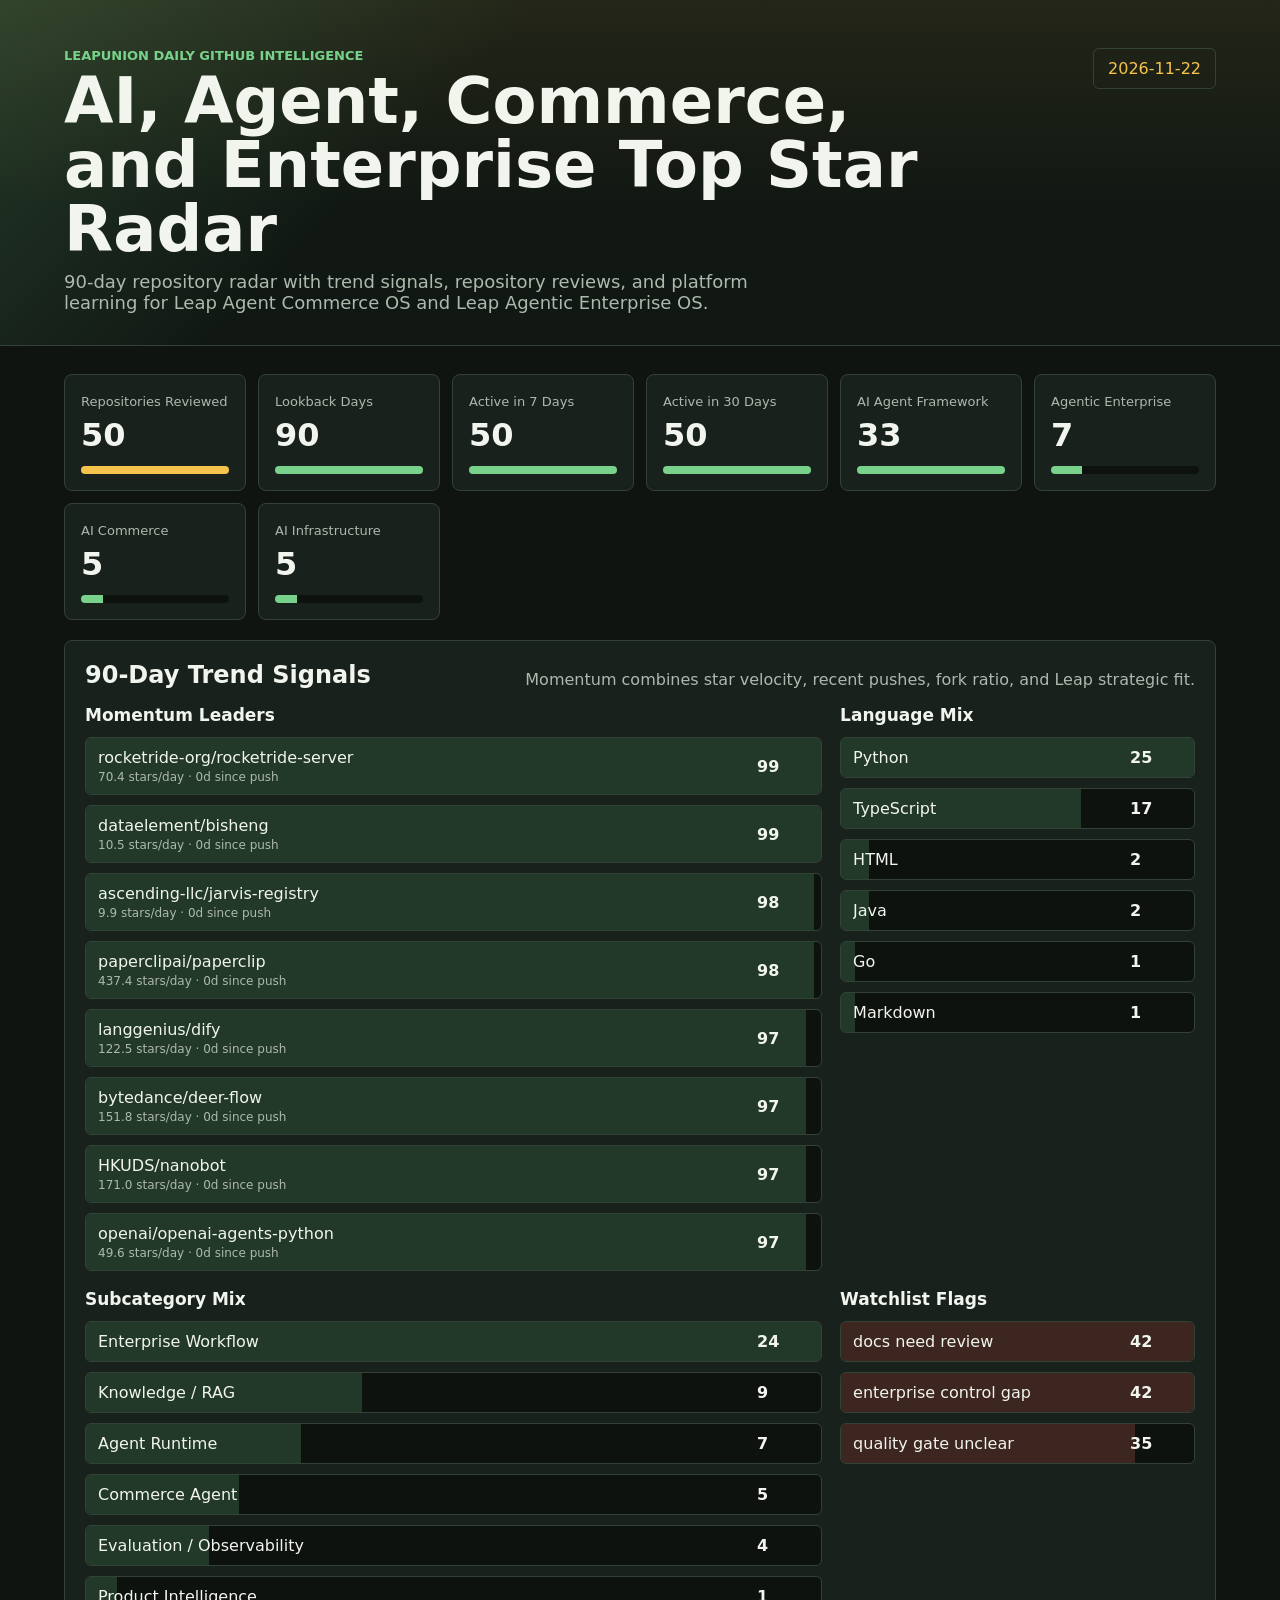
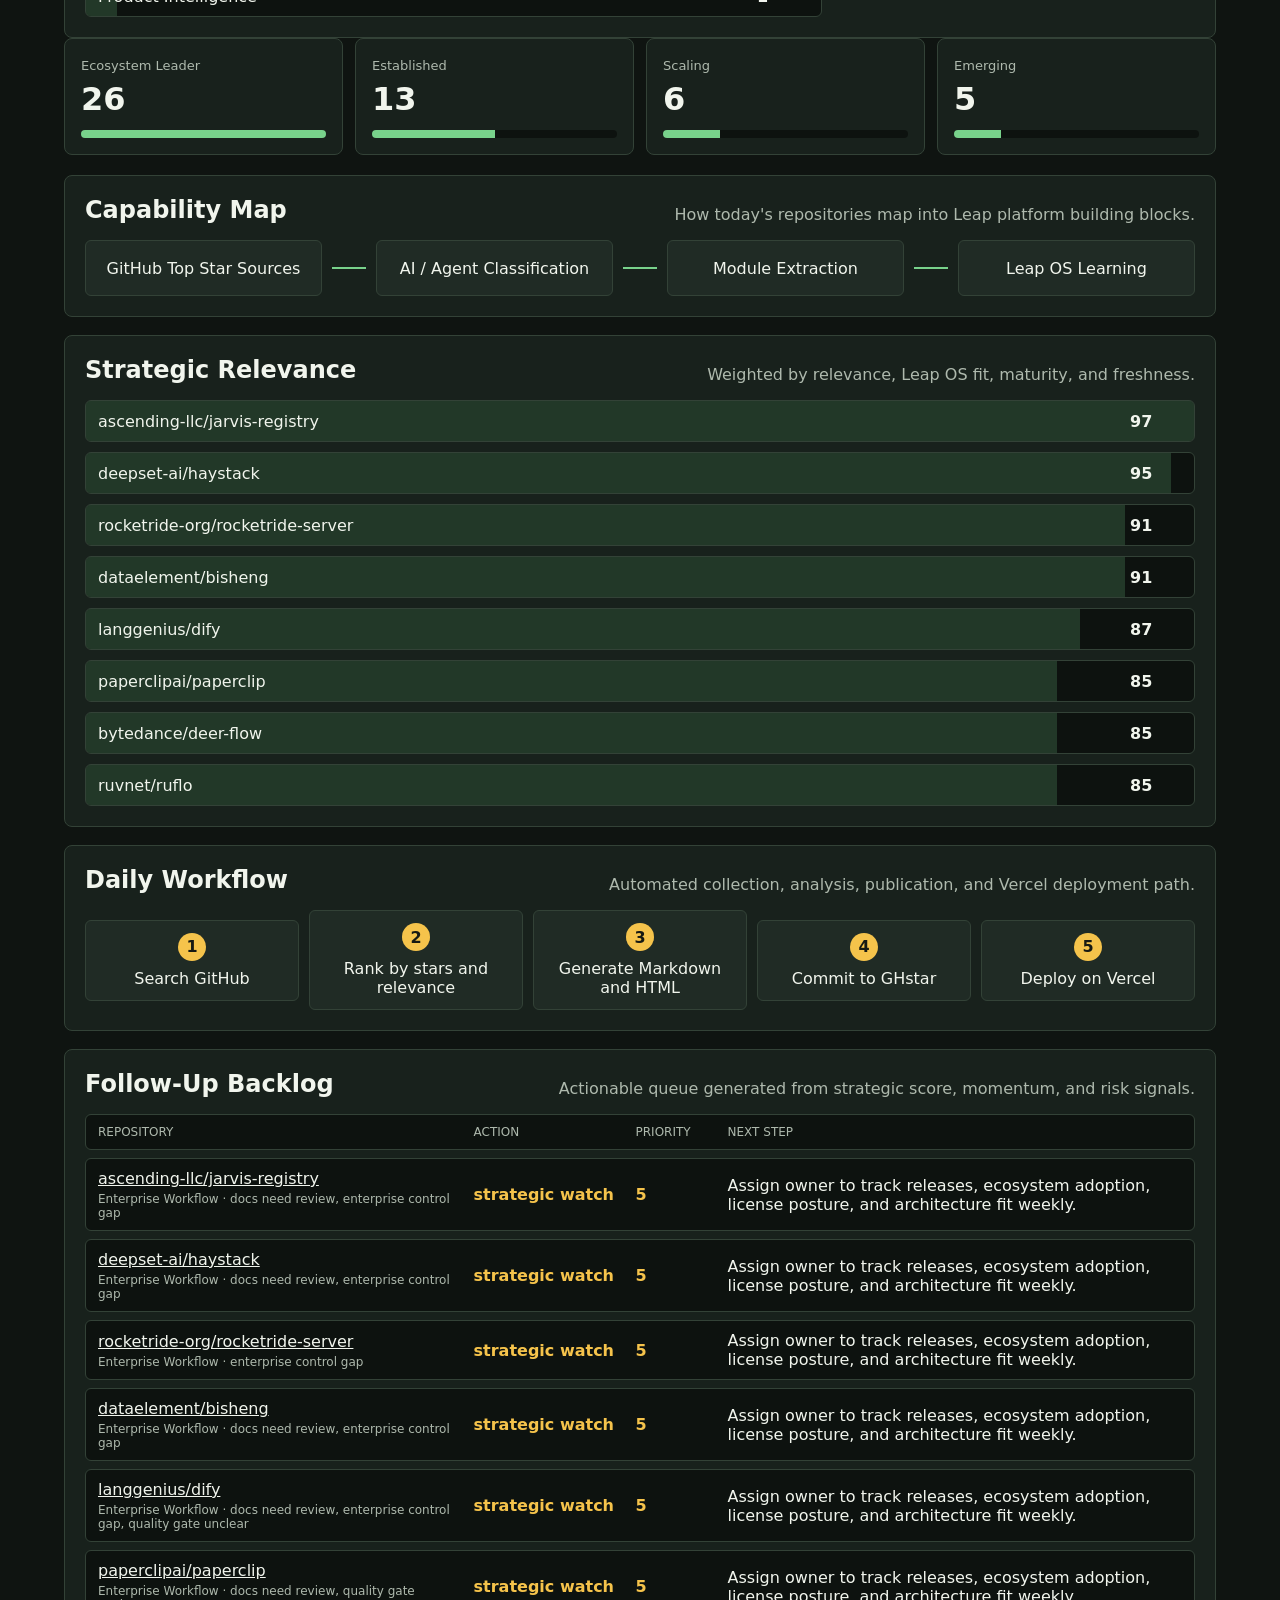
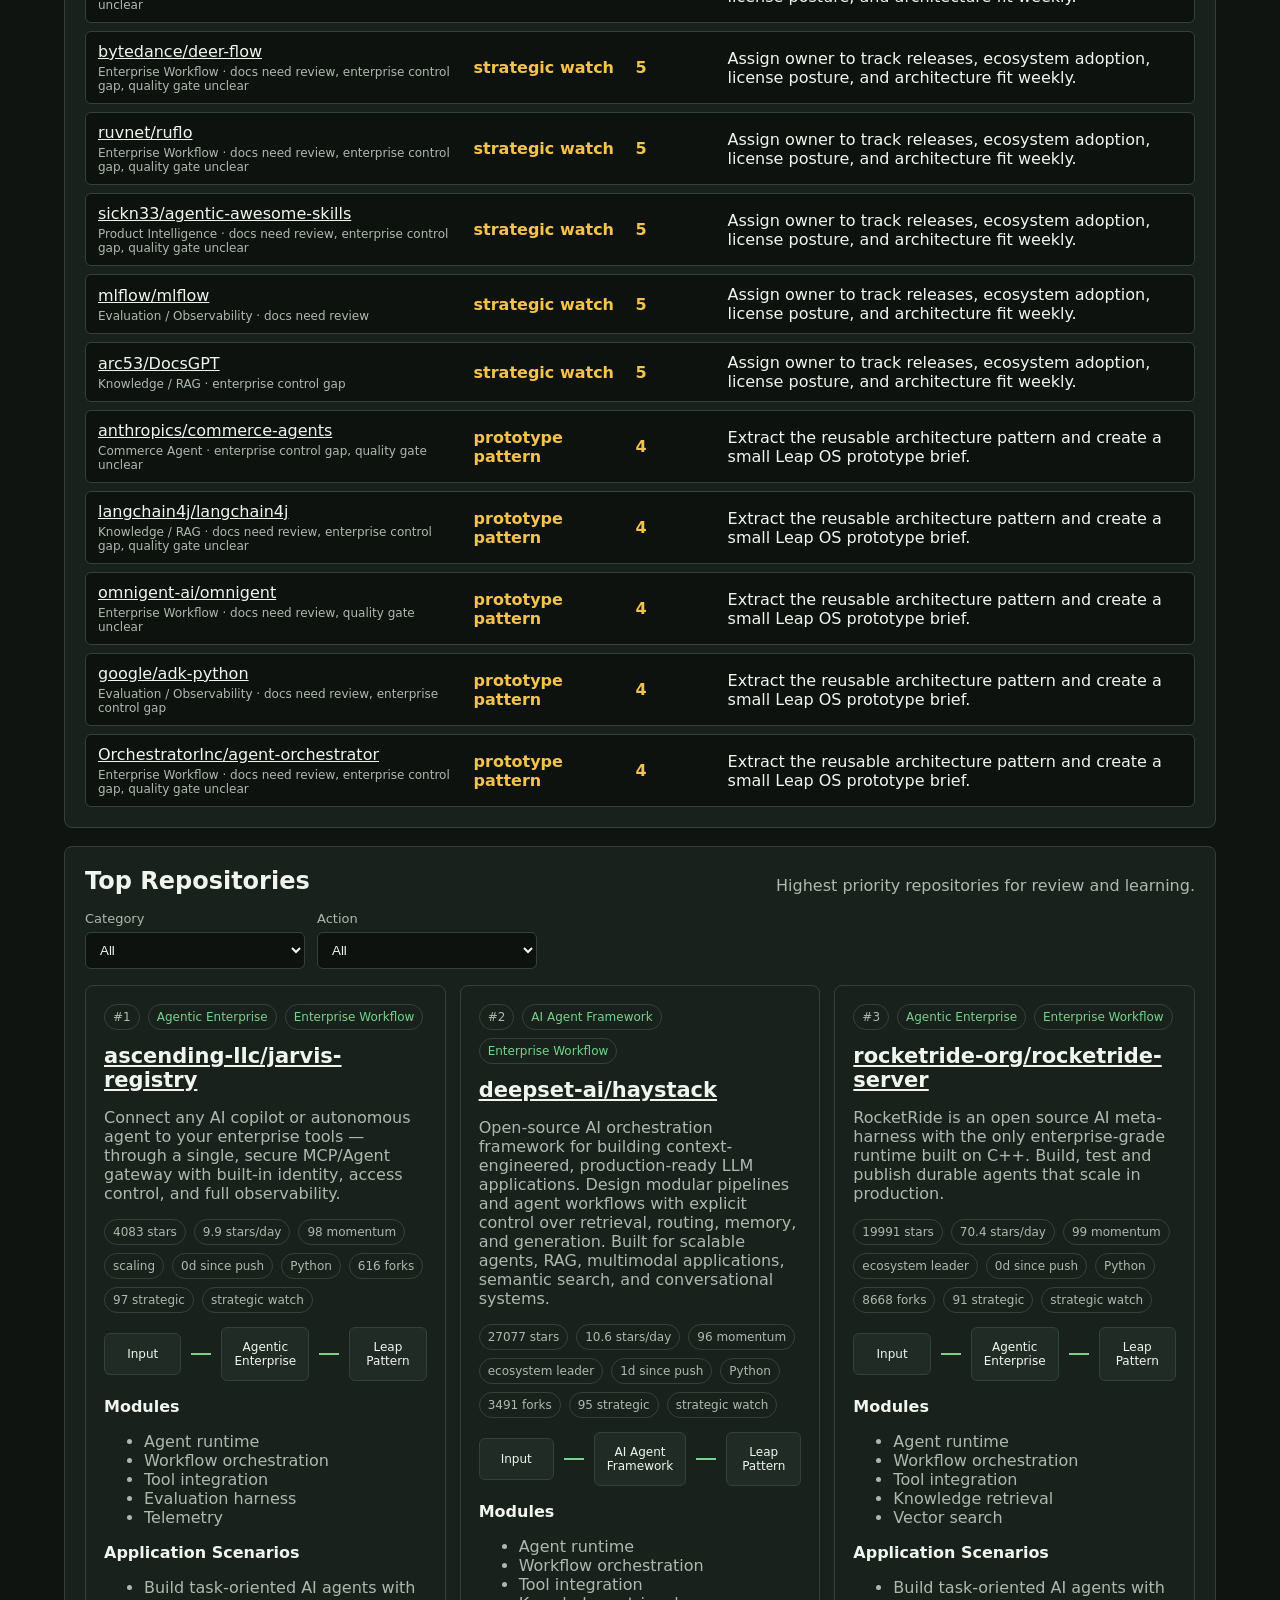
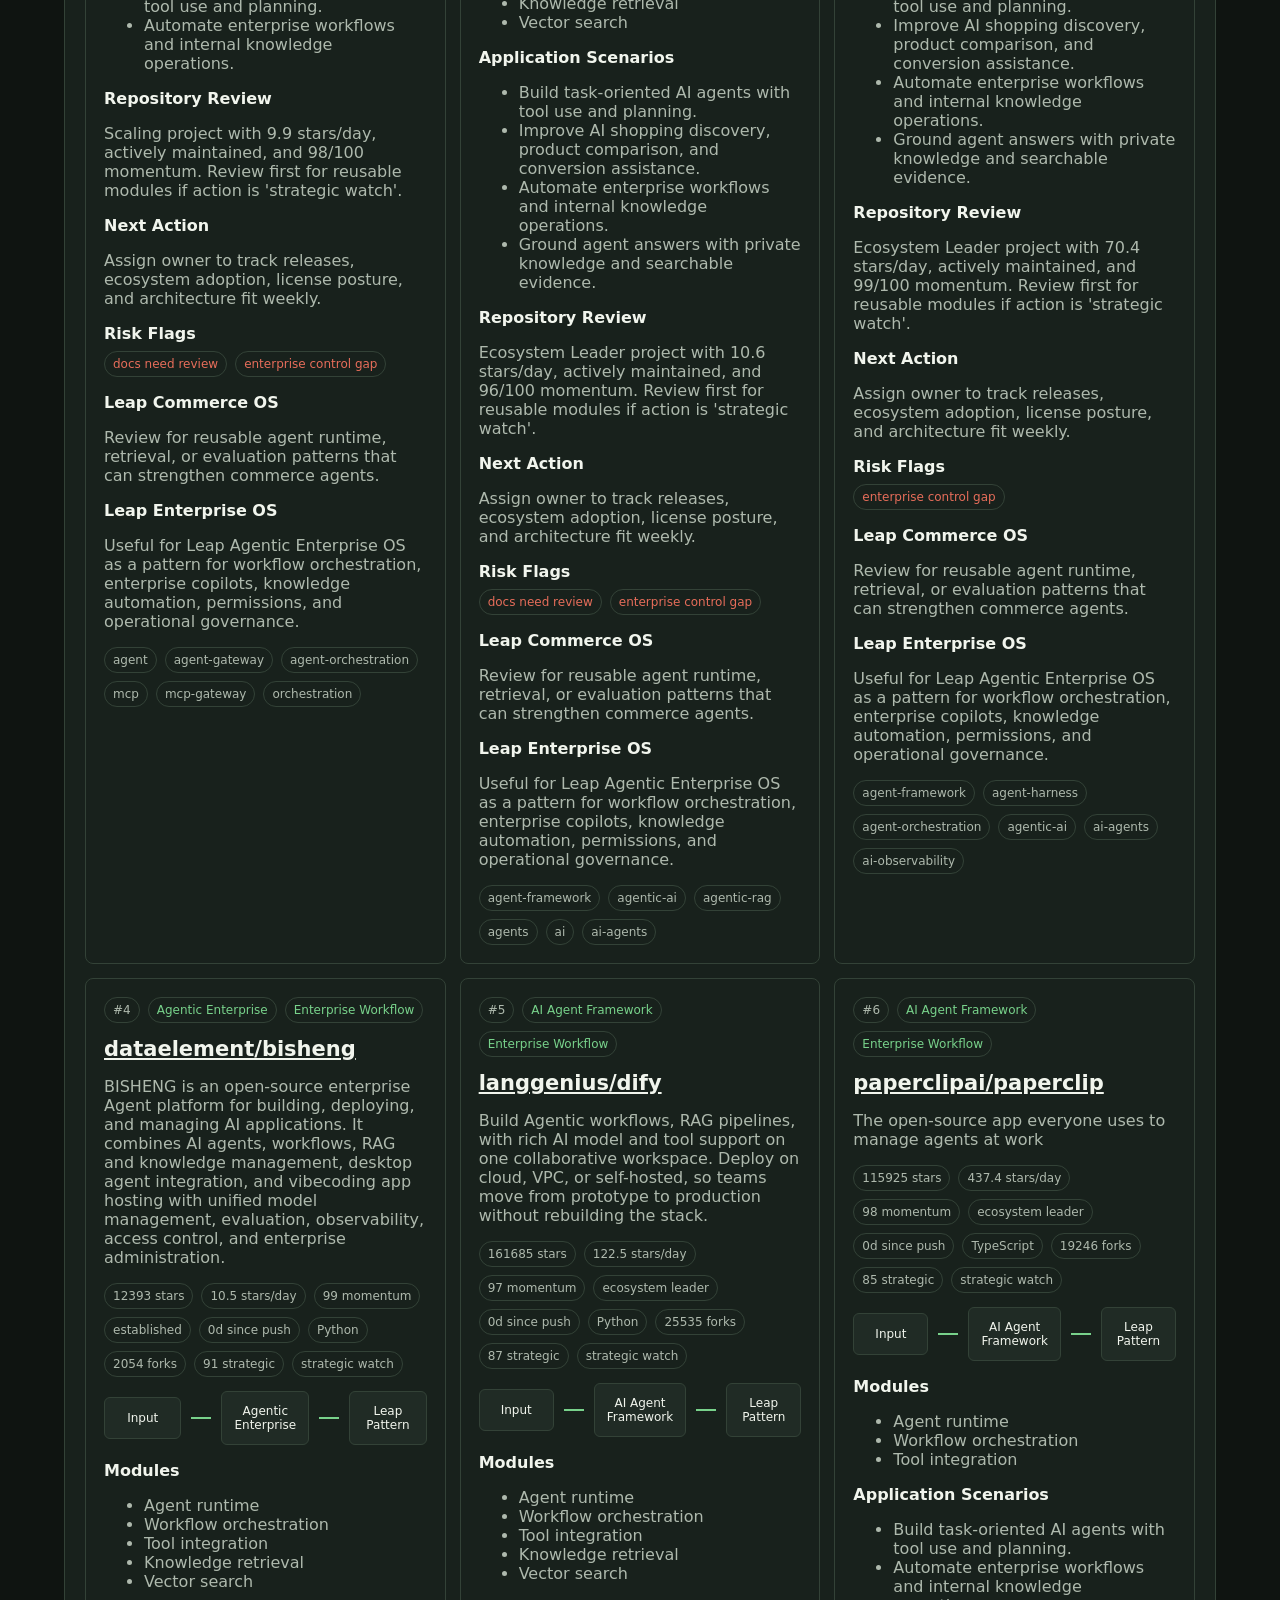
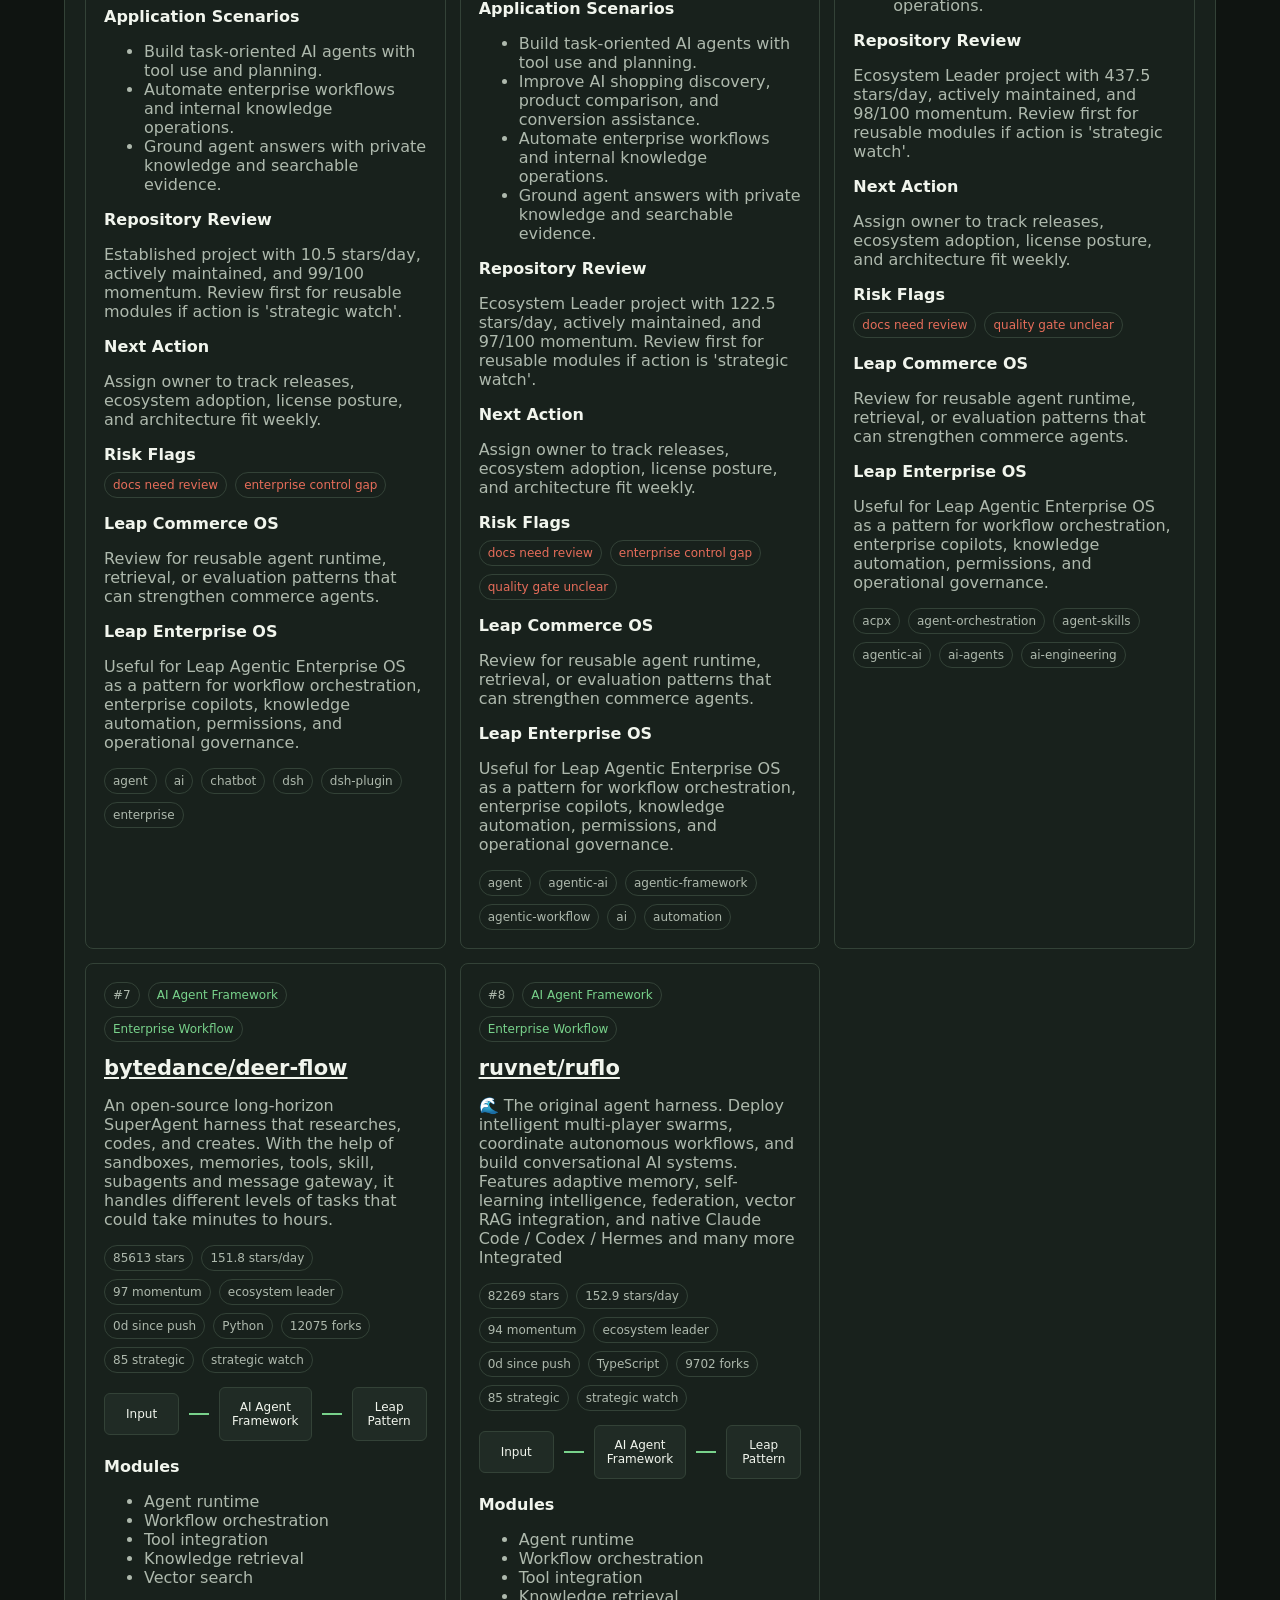
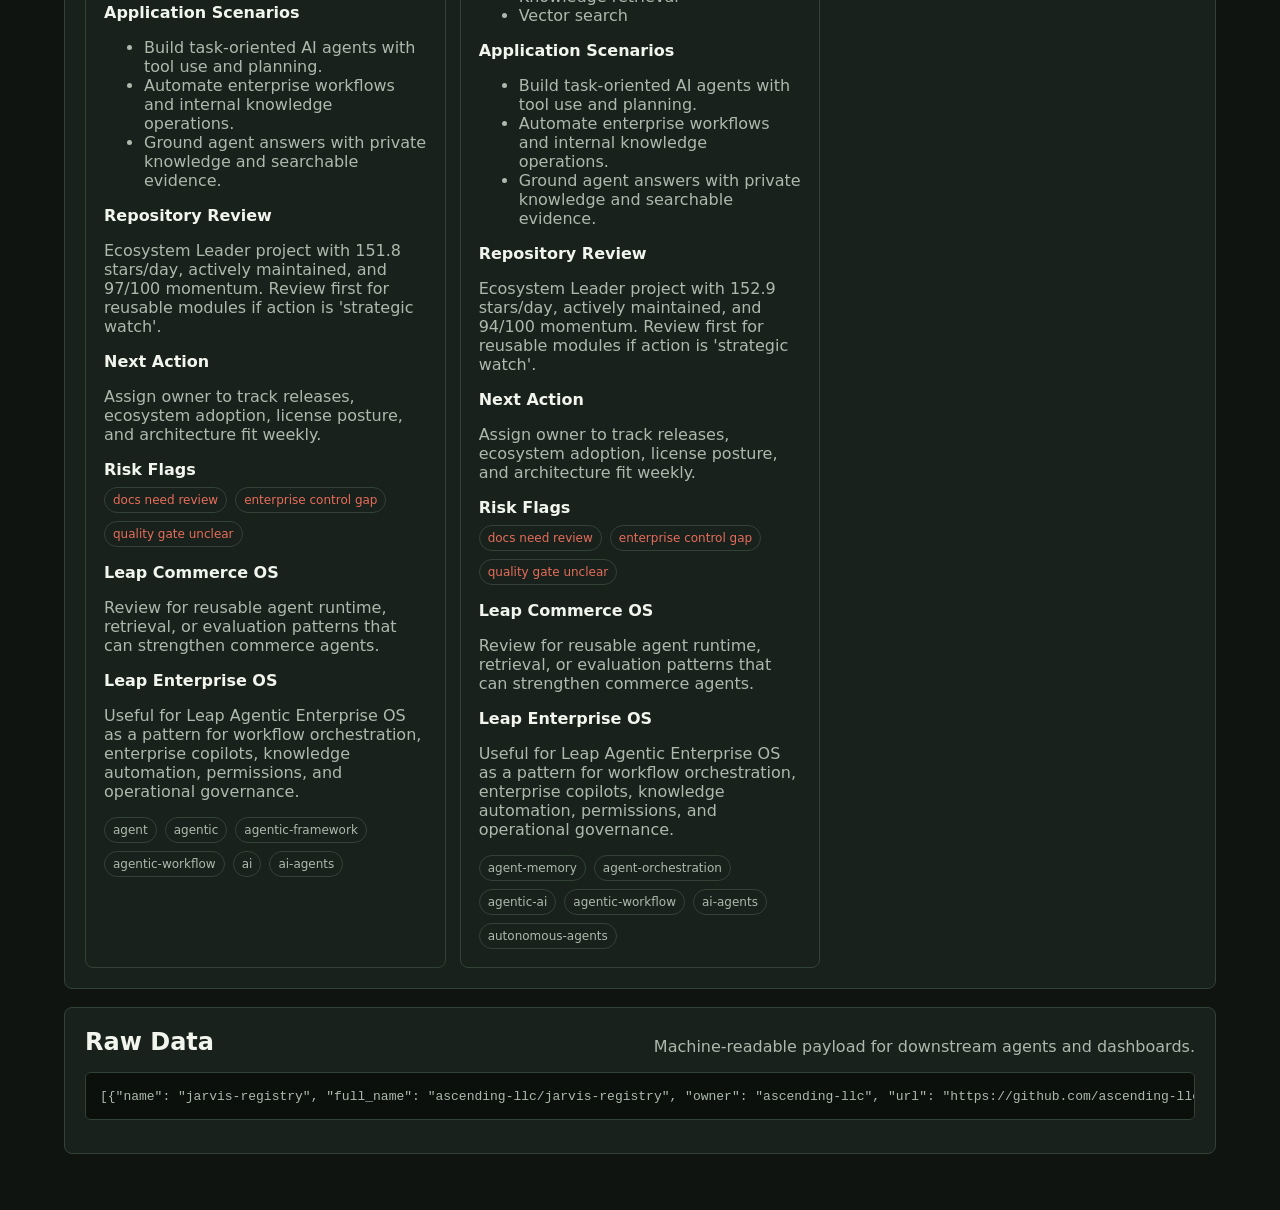
==== commit 30443b03: "chore: update daily GHstar report" ====
--- a/public/report.html
+++ b/public/report.html
@@ -3,7 +3,7 @@
   <head>
     <meta charset="utf-8">
     <meta name="viewport" content="width=device-width, initial-scale=1">
-    <title>GHstar AI & Agent 90-Day Radar - 2026-11-21</title>
+    <title>GHstar AI & Agent 90-Day Radar - 2026-11-22</title>
     <link rel="stylesheet" href="./assets/styles.css">
   </head>
   <body>
@@ -13,7 +13,7 @@
         <h1>AI, Agent, Commerce, and Enterprise Top Star Radar</h1>
         <p class="sub">90-day repository radar with trend signals, repository reviews, and platform learning for Leap Agent Commerce OS and Leap Agentic Enterprise OS.</p>
       </div>
-      <time>2026-11-21</time>
+      <time>2026-11-22</time>
     </header>
 
     <main>
@@ -41,29 +41,29 @@
 
         <article class="metric">
           <span>AI Agent Framework</span>
-          <strong>32</strong>
+          <strong>33</strong>
           <div class="bar"><i style="width:100.0%"></i></div>
         </article>
 
 
         <article class="metric">
           <span>Agentic Enterprise</span>
-          <strong>8</strong>
-          <div class="bar"><i style="width:25.0%"></i></div>
+          <strong>7</strong>
+          <div class="bar"><i style="width:21.2%"></i></div>
         </article>
 
 
         <article class="metric">
           <span>AI Commerce</span>
           <strong>5</strong>
-          <div class="bar"><i style="width:15.6%"></i></div>
+          <div class="bar"><i style="width:15.2%"></i></div>
         </article>
 
 
         <article class="metric">
           <span>AI Infrastructure</span>
           <strong>5</strong>
-          <div class="bar"><i style="width:15.6%"></i></div>
+          <div class="bar"><i style="width:15.2%"></i></div>
         </article>
 
       </section>
@@ -78,7 +78,7 @@
             <h3>Momentum Leaders</h3>
             <div class="score-chart">
         <div class="score-row">
-          <span>rocketride-org/rocketride-server <em>70.7 stars/day · 0d since push</em></span>
+          <span>rocketride-org/rocketride-server <em>70.4 stars/day · 0d since push</em></span>
           <b>99</b>
           <i style="width:100.0%"></i>
         </div>
@@ -92,23 +92,16 @@
 
 
         <div class="score-row">
-          <span>paperclipai/paperclip <em>438.1 stars/day · 0d since push</em></span>
+          <span>ascending-llc/jarvis-registry <em>9.9 stars/day · 0d since push</em></span>
           <b>98</b>
           <i style="width:99.0%"></i>
         </div>
 
 
         <div class="score-row">
-          <span>ascending-llc/jarvis-registry <em>9.8 stars/day · 1d since push</em></span>
-          <b>97</b>
-          <i style="width:98.0%"></i>
-        </div>
-
-
-        <div class="score-row">
-          <span>deepset-ai/haystack <em>10.6 stars/day · 0d since push</em></span>
-          <b>97</b>
-          <i style="width:98.0%"></i>
+          <span>paperclipai/paperclip <em>437.4 stars/day · 0d since push</em></span>
+          <b>98</b>
+          <i style="width:99.0%"></i>
         </div>
 
 
@@ -120,14 +113,21 @@
 
 
         <div class="score-row">
-          <span>bytedance/deer-flow <em>152.0 stars/day · 0d since push</em></span>
+          <span>bytedance/deer-flow <em>151.8 stars/day · 0d since push</em></span>
           <b>97</b>
           <i style="width:98.0%"></i>
         </div>
 
 
         <div class="score-row">
-          <span>HKUDS/nanobot <em>171.5 stars/day · 0d since push</em></span>
+          <span>HKUDS/nanobot <em>171.0 stars/day · 0d since push</em></span>
+          <b>97</b>
+          <i style="width:98.0%"></i>
+        </div>
+
+
+        <div class="score-row">
+          <span>openai/openai-agents-python <em>49.6 stars/day · 0d since push</em></span>
           <b>97</b>
           <i style="width:98.0%"></i>
         </div>
@@ -138,7 +138,7 @@
             <div class="score-chart">
         <div class="score-row compact">
           <span>Python</span>
-          <b>23</b>
+          <b>25</b>
           <i style="width:100.0%"></i>
         </div>
 
@@ -146,35 +146,35 @@
         <div class="score-row compact">
           <span>TypeScript</span>
           <b>17</b>
-          <i style="width:73.9%"></i>
+          <i style="width:68.0%"></i>
         </div>
 
 
         <div class="score-row compact">
           <span>HTML</span>
-          <b>3</b>
-          <i style="width:13.0%"></i>
-        </div>
-
-
-        <div class="score-row compact">
-          <span>Go</span>
           <b>2</b>
-          <i style="width:8.7%"></i>
+          <i style="width:8.0%"></i>
         </div>
 
 
         <div class="score-row compact">
           <span>Java</span>
           <b>2</b>
-          <i style="width:8.7%"></i>
+          <i style="width:8.0%"></i>
+        </div>
+
+
+        <div class="score-row compact">
+          <span>Go</span>
+          <b>1</b>
+          <i style="width:4.0%"></i>
         </div>
 
 
         <div class="score-row compact">
           <span>Markdown</span>
           <b>1</b>
-          <i style="width:4.3%"></i>
+          <i style="width:4.0%"></i>
         </div>
         </div>
           </div>
@@ -190,8 +190,8 @@
 
         <div class="score-row compact">
           <span>Knowledge / RAG</span>
-          <b>10</b>
-          <i style="width:41.7%"></i>
+          <b>9</b>
+          <i style="width:37.5%"></i>
         </div>
 
 
@@ -211,8 +211,8 @@
 
         <div class="score-row compact">
           <span>Evaluation / Observability</span>
-          <b>3</b>
-          <i style="width:12.5%"></i>
+          <b>4</b>
+          <i style="width:16.7%"></i>
         </div>
 
 
@@ -254,29 +254,29 @@
 
         <article class="metric">
           <span>Ecosystem Leader</span>
-          <strong>28</strong>
+          <strong>26</strong>
           <div class="bar"><i style="width:100.0%"></i></div>
         </article>
 
 
         <article class="metric">
           <span>Established</span>
-          <strong>12</strong>
-          <div class="bar"><i style="width:42.9%"></i></div>
+          <strong>13</strong>
+          <div class="bar"><i style="width:50.0%"></i></div>
         </article>
 
 
         <article class="metric">
           <span>Scaling</span>
-          <strong>7</strong>
-          <div class="bar"><i style="width:25.0%"></i></div>
+          <strong>6</strong>
+          <div class="bar"><i style="width:23.1%"></i></div>
         </article>
 
 
         <article class="metric">
           <span>Emerging</span>
-          <strong>3</strong>
-          <div class="bar"><i style="width:10.7%"></i></div>
+          <strong>5</strong>
+          <div class="bar"><i style="width:19.2%"></i></div>
         </article>
 
       </section>
@@ -481,6 +481,22 @@
 
 
     <div class="backlog-row">
+      <span><a href="https://github.com/langchain4j/langchain4j">langchain4j/langchain4j</a><em>Knowledge / RAG · docs need review, enterprise control gap, quality gate unclear</em></span>
+      <b>prototype pattern</b>
+      <strong>4</strong>
+      <span>Extract the reusable architecture pattern and create a small Leap OS prototype brief.</span>
+    </div>
+
+
+    <div class="backlog-row">
+      <span><a href="https://github.com/omnigent-ai/omnigent">omnigent-ai/omnigent</a><em>Enterprise Workflow · docs need review, quality gate unclear</em></span>
+      <b>prototype pattern</b>
+      <strong>4</strong>
+      <span>Extract the reusable architecture pattern and create a small Leap OS prototype brief.</span>
+    </div>
+
+
+    <div class="backlog-row">
       <span><a href="https://github.com/google/adk-python">google/adk-python</a><em>Evaluation / Observability · docs need review, enterprise control gap</em></span>
       <b>prototype pattern</b>
       <strong>4</strong>
@@ -489,23 +505,7 @@
 
 
     <div class="backlog-row">
-      <span><a href="https://github.com/langchain4j/langchain4j">langchain4j/langchain4j</a><em>Knowledge / RAG · docs need review, enterprise control gap, quality gate unclear</em></span>
-      <b>prototype pattern</b>
-      <strong>4</strong>
-      <span>Extract the reusable architecture pattern and create a small Leap OS prototype brief.</span>
-    </div>
-
-
-    <div class="backlog-row">
-      <span><a href="https://github.com/omnigent-ai/omnigent">omnigent-ai/omnigent</a><em>Enterprise Workflow · docs need review, quality gate unclear</em></span>
-      <b>prototype pattern</b>
-      <strong>4</strong>
-      <span>Extract the reusable architecture pattern and create a small Leap OS prototype brief.</span>
-    </div>
-
-
-    <div class="backlog-row">
-      <span><a href="https://github.com/iflytek/skillhub">iflytek/skillhub</a><em>Enterprise Workflow · quality gate unclear</em></span>
+      <span><a href="https://github.com/OrchestratorInc/agent-orchestrator">OrchestratorInc/agent-orchestrator</a><em>Enterprise Workflow · docs need review, enterprise control gap, quality gate unclear</em></span>
       <b>prototype pattern</b>
       <strong>4</strong>
       <span>Extract the reusable architecture pattern and create a small Leap OS prototype brief.</span>
@@ -550,13 +550,13 @@
       <h3><a href="https://github.com/ascending-llc/jarvis-registry">ascending-llc/jarvis-registry</a></h3>
       <p>Connect any AI copilot or autonomous agent to your enterprise tools — through a single, secure MCP/Agent gateway with built-in identity, access control, and full observability.</p>
       <div class="stats">
-        <span>4066 stars</span>
-        <span>9.8 stars/day</span>
-        <span>97 momentum</span>
+        <span>4083 stars</span>
+        <span>9.9 stars/day</span>
+        <span>98 momentum</span>
         <span>scaling</span>
-        <span>1d since push</span>
+        <span>0d since push</span>
         <span>Python</span>
-        <span>615 forks</span>
+        <span>616 forks</span>
         <span>97 strategic</span>
         <span>strategic watch</span>
       </div>
@@ -568,7 +568,7 @@
       <h4>Application Scenarios</h4>
       <ul><li>Build task-oriented AI agents with tool use and planning.</li><li>Automate enterprise workflows and internal knowledge operations.</li></ul>
       <h4>Repository Review</h4>
-      <p>Scaling project with 9.8 stars/day, actively maintained, and 97/100 momentum. Review first for reusable modules if action is &#x27;strategic watch&#x27;.</p>
+      <p>Scaling project with 9.9 stars/day, actively maintained, and 98/100 momentum. Review first for reusable modules if action is &#x27;strategic watch&#x27;.</p>
       <h4>Next Action</h4>
       <p>Assign owner to track releases, ecosystem adoption, license posture, and architecture fit weekly.</p>
       <h4>Risk Flags</h4>
@@ -590,13 +590,13 @@
       <h3><a href="https://github.com/deepset-ai/haystack">deepset-ai/haystack</a></h3>
       <p>Open-source AI orchestration framework for building context-engineered, production-ready LLM applications. Design modular pipelines and agent workflows with explicit control over retrieval, routing, memory, and generation. Built for scalable agents, RAG, multimodal applications, semantic search, and conversational systems.</p>
       <div class="stats">
-        <span>27072 stars</span>
+        <span>27077 stars</span>
         <span>10.6 stars/day</span>
-        <span>97 momentum</span>
+        <span>96 momentum</span>
         <span>ecosystem leader</span>
-        <span>0d since push</span>
+        <span>1d since push</span>
         <span>Python</span>
-        <span>3488 forks</span>
+        <span>3491 forks</span>
         <span>95 strategic</span>
         <span>strategic watch</span>
       </div>
@@ -608,7 +608,7 @@
       <h4>Application Scenarios</h4>
       <ul><li>Build task-oriented AI agents with tool use and planning.</li><li>Improve AI shopping discovery, product comparison, and conversion assistance.</li><li>Automate enterprise workflows and internal knowledge operations.</li><li>Ground agent answers with private knowledge and searchable evidence.</li></ul>
       <h4>Repository Review</h4>
-      <p>Ecosystem Leader project with 10.6 stars/day, actively maintained, and 97/100 momentum. Review first for reusable modules if action is &#x27;strategic watch&#x27;.</p>
+      <p>Ecosystem Leader project with 10.6 stars/day, actively maintained, and 96/100 momentum. Review first for reusable modules if action is &#x27;strategic watch&#x27;.</p>
       <h4>Next Action</h4>
       <p>Assign owner to track releases, ecosystem adoption, license posture, and architecture fit weekly.</p>
       <h4>Risk Flags</h4>
@@ -630,13 +630,13 @@
       <h3><a href="https://github.com/rocketride-org/rocketride-server">rocketride-org/rocketride-server</a></h3>
       <p>RocketRide is an open source AI meta-harness with the only enterprise-grade runtime built on C++. Build, test and publish durable agents that scale in production.</p>
       <div class="stats">
-        <span>20000 stars</span>
-        <span>70.7 stars/day</span>
+        <span>19991 stars</span>
+        <span>70.4 stars/day</span>
         <span>99 momentum</span>
         <span>ecosystem leader</span>
         <span>0d since push</span>
         <span>Python</span>
-        <span>8673 forks</span>
+        <span>8668 forks</span>
         <span>91 strategic</span>
         <span>strategic watch</span>
       </div>
@@ -648,7 +648,7 @@
       <h4>Application Scenarios</h4>
       <ul><li>Build task-oriented AI agents with tool use and planning.</li><li>Improve AI shopping discovery, product comparison, and conversion assistance.</li><li>Automate enterprise workflows and internal knowledge operations.</li><li>Ground agent answers with private knowledge and searchable evidence.</li></ul>
       <h4>Repository Review</h4>
-      <p>Ecosystem Leader project with 70.7 stars/day, actively maintained, and 99/100 momentum. Review first for reusable modules if action is &#x27;strategic watch&#x27;.</p>
+      <p>Ecosystem Leader project with 70.4 stars/day, actively maintained, and 99/100 momentum. Review first for reusable modules if action is &#x27;strategic watch&#x27;.</p>
       <h4>Next Action</h4>
       <p>Assign owner to track releases, ecosystem adoption, license posture, and architecture fit weekly.</p>
       <h4>Risk Flags</h4>
@@ -670,13 +670,13 @@
       <h3><a href="https://github.com/dataelement/bisheng">dataelement/bisheng</a></h3>
       <p>BISHENG is an open-source enterprise Agent platform for building, deploying, and managing AI applications. It combines AI agents, workflows, RAG and knowledge management, desktop agent integration, and vibecoding app hosting with unified model management, evaluation, observability, access control, and enterprise administration.</p>
       <div class="stats">
-        <span>12392 stars</span>
+        <span>12393 stars</span>
         <span>10.5 stars/day</span>
         <span>99 momentum</span>
         <span>established</span>
         <span>0d since push</span>
         <span>Python</span>
-        <span>2053 forks</span>
+        <span>2054 forks</span>
         <span>91 strategic</span>
         <span>strategic watch</span>
       </div>
@@ -710,13 +710,13 @@
       <h3><a href="https://github.com/langgenius/dify">langgenius/dify</a></h3>
       <p>Build Agentic workflows, RAG pipelines, with rich AI model and tool support on one collaborative workspace. Deploy on cloud, VPC, or self-hosted, so teams move from prototype to production without rebuilding the stack.</p>
       <div class="stats">
-        <span>161626 stars</span>
+        <span>161685 stars</span>
         <span>122.5 stars/day</span>
         <span>97 momentum</span>
         <span>ecosystem leader</span>
         <span>0d since push</span>
         <span>Python</span>
-        <span>25537 forks</span>
+        <span>25535 forks</span>
         <span>87 strategic</span>
         <span>strategic watch</span>
       </div>
@@ -750,13 +750,13 @@
       <h3><a href="https://github.com/paperclipai/paperclip">paperclipai/paperclip</a></h3>
       <p>The open-source app everyone uses to manage agents at work</p>
       <div class="stats">
-        <span>115655 stars</span>
-        <span>438.1 stars/day</span>
+        <span>115925 stars</span>
+        <span>437.4 stars/day</span>
         <span>98 momentum</span>
         <span>ecosystem leader</span>
         <span>0d since push</span>
         <span>TypeScript</span>
-        <span>19193 forks</span>
+        <span>19246 forks</span>
         <span>85 strategic</span>
         <span>strategic watch</span>
       </div>
@@ -768,7 +768,7 @@
       <h4>Application Scenarios</h4>
       <ul><li>Build task-oriented AI agents with tool use and planning.</li><li>Automate enterprise workflows and internal knowledge operations.</li></ul>
       <h4>Repository Review</h4>
-      <p>Ecosystem Leader project with 438.1 stars/day, actively maintained, and 98/100 momentum. Review first for reusable modules if action is &#x27;strategic watch&#x27;.</p>
+      <p>Ecosystem Leader project with 437.5 stars/day, actively maintained, and 98/100 momentum. Review first for reusable modules if action is &#x27;strategic watch&#x27;.</p>
       <h4>Next Action</h4>
       <p>Assign owner to track releases, ecosystem adoption, license posture, and architecture fit weekly.</p>
       <h4>Risk Flags</h4>
@@ -790,13 +790,13 @@
       <h3><a href="https://github.com/bytedance/deer-flow">bytedance/deer-flow</a></h3>
       <p>An open-source long-horizon SuperAgent harness that researches, codes, and creates. With the help of sandboxes, memories, tools, skill, subagents and message gateway, it handles different levels of tasks that could take minutes to hours.</p>
       <div class="stats">
-        <span>85582 stars</span>
-        <span>152.0 stars/day</span>
+        <span>85613 stars</span>
+        <span>151.8 stars/day</span>
         <span>97 momentum</span>
         <span>ecosystem leader</span>
         <span>0d since push</span>
         <span>Python</span>
-        <span>12072 forks</span>
+        <span>12075 forks</span>
         <span>85 strategic</span>
         <span>strategic watch</span>
       </div>
@@ -808,7 +808,7 @@
       <h4>Application Scenarios</h4>
       <ul><li>Build task-oriented AI agents with tool use and planning.</li><li>Automate enterprise workflows and internal knowledge operations.</li><li>Ground agent answers with private knowledge and searchable evidence.</li></ul>
       <h4>Repository Review</h4>
-      <p>Ecosystem Leader project with 152.0 stars/day, actively maintained, and 97/100 momentum. Review first for reusable modules if action is &#x27;strategic watch&#x27;.</p>
+      <p>Ecosystem Leader project with 151.8 stars/day, actively maintained, and 97/100 momentum. Review first for reusable modules if action is &#x27;strategic watch&#x27;.</p>
       <h4>Next Action</h4>
       <p>Assign owner to track releases, ecosystem adoption, license posture, and architecture fit weekly.</p>
       <h4>Risk Flags</h4>
@@ -830,13 +830,13 @@
       <h3><a href="https://github.com/ruvnet/ruflo">ruvnet/ruflo</a></h3>
       <p>🌊 The original agent harness. Deploy intelligent multi-player swarms, coordinate autonomous workflows, and build conversational AI systems. Features adaptive memory, self-learning intelligence, federation, vector RAG integration, and native Claude Code / Codex / Hermes and many more Integrated</p>
       <div class="stats">
-        <span>82214 stars</span>
-        <span>153.1 stars/day</span>
+        <span>82269 stars</span>
+        <span>152.9 stars/day</span>
         <span>94 momentum</span>
         <span>ecosystem leader</span>
         <span>0d since push</span>
         <span>TypeScript</span>
-        <span>9695 forks</span>
+        <span>9702 forks</span>
         <span>85 strategic</span>
         <span>strategic watch</span>
       </div>
@@ -848,7 +848,7 @@
       <h4>Application Scenarios</h4>
       <ul><li>Build task-oriented AI agents with tool use and planning.</li><li>Automate enterprise workflows and internal knowledge operations.</li><li>Ground agent answers with private knowledge and searchable evidence.</li></ul>
       <h4>Repository Review</h4>
-      <p>Ecosystem Leader project with 153.1 stars/day, actively maintained, and 94/100 momentum. Review first for reusable modules if action is &#x27;strategic watch&#x27;.</p>
+      <p>Ecosystem Leader project with 152.9 stars/day, actively maintained, and 94/100 momentum. Review first for reusable modules if action is &#x27;strategic watch&#x27;.</p>
       <h4>Next Action</h4>
       <p>Assign owner to track releases, ecosystem adoption, license posture, and architecture fit weekly.</p>
       <h4>Risk Flags</h4>
@@ -868,7 +868,7 @@
           <h2>Raw Data</h2>
           <p>Machine-readable payload for downstream agents and dashboards.</p>
         </div>
-        <pre id="raw-data">[{&quot;name&quot;: &quot;jarvis-registry&quot;, &quot;full_name&quot;: &quot;ascending-llc/jarvis-registry&quot;, &quot;owner&quot;: &quot;ascending-llc&quot;, &quot;url&quot;: &quot;https://github.com/ascending-llc/jarvis-registry&quot;, &quot;description&quot;: &quot;Connect any AI copilot or autonomous agent to your enterprise tools — through a single, secure MCP/Agent gateway with built-in identity, access control, and full observability.&quot;, &quot;language&quot;: &quot;Python&quot;, &quot;stars&quot;: 4066, &quot;forks&quot;: 615, &quot;topics&quot;: [&quot;agent&quot;, &quot;agent-gateway&quot;, &quot;agent-orchestration&quot;, &quot;mcp&quot;, &quot;mcp-gateway&quot;, &quot;orchestration&quot;], &quot;created_at&quot;: &quot;2025-10-04T01:52:24Z&quot;, &quot;updated_at&quot;: &quot;2026-11-21T19:31:02Z&quot;, &quot;pushed_at&quot;: &quot;2026-11-20T16:04:40Z&quot;, &quot;category&quot;: &quot;Agentic Enterprise&quot;, &quot;subcategory&quot;: &quot;Enterprise Workflow&quot;, &quot;relevance&quot;: 49, &quot;modules&quot;: [&quot;Agent runtime&quot;, &quot;Workflow orchestration&quot;, &quot;Tool integration&quot;, &quot;Evaluation harness&quot;, &quot;Telemetry&quot;], &quot;scenarios&quot;: [&quot;Build task-oriented AI agents with tool use and planning.&quot;, &quot;Automate enterprise workflows and internal knowledge operations.&quot;], &quot;risk_flags&quot;: [&quot;docs need review&quot;, &quot;enterprise control gap&quot;], &quot;follow_up_next_action&quot;: &quot;Assign owner to track releases, ecosystem adoption, license posture, and architecture fit weekly.&quot;, &quot;commerce_score&quot;: 6, &quot;enterprise_score&quot;: 12, &quot;strategic_score&quot;: 97, &quot;action_level&quot;: &quot;strategic watch&quot;, &quot;age_days&quot;: 413, &quot;days_since_push&quot;: 1, &quot;stars_per_day&quot;: 9.85, &quot;fork_ratio&quot;: 0.1513, &quot;momentum_score&quot;: 97, &quot;maturity_level&quot;: &quot;scaling&quot;, &quot;repository_review&quot;: &quot;Scaling project with 9.8 stars/day, actively maintained, and 97/100 momentum. Review first for reusable modules if action is &#x27;strategic watch&#x27;.&quot;, &quot;leap_commerce&quot;: &quot;Review for reusable agent runtime, retrieval, or evaluation patterns that can strengthen commerce agents.&quot;, &quot;leap_enterprise&quot;: &quot;Useful for Leap Agentic Enterprise OS as a pattern for workflow orchestration, enterprise copilots, knowledge automation, permissions, and operational governance.&quot;}, {&quot;name&quot;: &quot;haystack&quot;, &quot;full_name&quot;: &quot;deepset-ai/haystack&quot;, &quot;owner&quot;: &quot;deepset-ai&quot;, &quot;url&quot;: &quot;https://github.com/deepset-ai/haystack&quot;, &quot;description&quot;: &quot;Open-source AI orchestration framework for building context-engineered, production-ready LLM applications. Design modular pipelines and agent workflows with explicit control over retrieval, routing, memory, and generation. Built for scalable agents, RAG, multimodal applications, semantic search, and conversational systems.&quot;, &quot;language&quot;: &quot;Python&quot;, &quot;stars&quot;: 27072, &quot;forks&quot;: 3488, &quot;topics&quot;: [&quot;agent-framework&quot;, &quot;agentic-ai&quot;, &quot;agentic-rag&quot;, &quot;agents&quot;, &quot;ai&quot;, &quot;ai-agents&quot;, &quot;context-engineering&quot;, &quot;framework&quot;, &quot;genai&quot;, &quot;generative-ai&quot;, &quot;information-retrieval&quot;, &quot;large-language-models&quot;, &quot;llm&quot;, &quot;mcp&quot;, &quot;multi-agent&quot;, &quot;orchestration&quot;, &quot;python&quot;, &quot;rag&quot;, &quot;retrieval-augmented-generation&quot;, &quot;semantic-search&quot;], &quot;created_at&quot;: &quot;2019-11-14T09:05:28Z&quot;, &quot;updated_at&quot;: &quot;2026-11-21T15:12:41Z&quot;, &quot;pushed_at&quot;: &quot;2026-11-21T02:10:41Z&quot;, &quot;category&quot;: &quot;AI Agent Framework&quot;, &quot;subcategory&quot;: &quot;Enterprise Workflow&quot;, &quot;relevance&quot;: 59, &quot;modules&quot;: [&quot;Agent runtime&quot;, &quot;Workflow orchestration&quot;, &quot;Tool integration&quot;, &quot;Knowledge retrieval&quot;, &quot;Vector search&quot;], &quot;scenarios&quot;: [&quot;Build task-oriented AI agents with tool use and planning.&quot;, &quot;Improve AI shopping discovery, product comparison, and conversion assistance.&quot;, &quot;Automate enterprise workflows and internal knowledge operations.&quot;, &quot;Ground agent answers with private knowledge and searchable evidence.&quot;], &quot;risk_flags&quot;: [&quot;docs need review&quot;, &quot;enterprise control gap&quot;], &quot;follow_up_next_action&quot;: &quot;Assign owner to track releases, ecosystem adoption, license posture, and architecture fit weekly.&quot;, &quot;commerce_score&quot;: 6, &quot;enterprise_score&quot;: 6, &quot;strategic_score&quot;: 95, &quot;action_level&quot;: &quot;strategic watch&quot;, &quot;age_days&quot;: 2564, &quot;days_since_push&quot;: 0, &quot;stars_per_day&quot;: 10.56, &quot;fork_ratio&quot;: 0.1288, &quot;momentum_score&quot;: 97, &quot;maturity_level&quot;: &quot;ecosystem leader&quot;, &quot;repository_review&quot;: &quot;Ecosystem Leader project with 10.6 stars/day, actively maintained, and 97/100 momentum. Review first for reusable modules if action is &#x27;strategic watch&#x27;.&quot;, &quot;leap_commerce&quot;: &quot;Review for reusable agent runtime, retrieval, or evaluation patterns that can strengthen commerce agents.&quot;, &quot;leap_enterprise&quot;: &quot;Useful for Leap Agentic Enterprise OS as a pattern for workflow orchestration, enterprise copilots, knowledge automation, permissions, and operational governance.&quot;}, {&quot;name&quot;: &quot;rocketride-server&quot;, &quot;full_name&quot;: &quot;rocketride-org/rocketride-server&quot;, &quot;owner&quot;: &quot;rocketride-org&quot;, &quot;url&quot;: &quot;https://github.com/rocketride-org/rocketride-server&quot;, &quot;description&quot;: &quot;RocketRide is an open source AI meta-harness with the only enterprise-grade runtime built on C++. Build, test and publish durable agents that scale in production.&quot;, &quot;language&quot;: &quot;Python&quot;, &quot;stars&quot;: 20000, &quot;forks&quot;: 8673, &quot;topics&quot;: [&quot;agent-framework&quot;, &quot;agent-harness&quot;, &quot;agent-orchestration&quot;, &quot;agentic-ai&quot;, &quot;ai-agents&quot;, &quot;ai-observability&quot;, &quot;cpp&quot;, &quot;document-processing&quot;, &quot;llm&quot;, &quot;llmops&quot;, &quot;mcp&quot;, &quot;mcp-server&quot;, &quot;meta-harness&quot;, &quot;model-context-protocol&quot;, &quot;open-source&quot;, &quot;rag&quot;, &quot;self-hosted&quot;, &quot;visual-programming&quot;, &quot;vscode-extension&quot;, &quot;workflow-engine&quot;], &quot;created_at&quot;: &quot;2026-02-11T17:02:53Z&quot;, &quot;updated_at&quot;: &quot;2026-11-21T17:58:14Z&quot;, &quot;pushed_at&quot;: &quot;2026-11-21T19:59:26Z&quot;, &quot;category&quot;: &quot;Agentic Enterprise&quot;, &quot;subcategory&quot;: &quot;Enterprise Workflow&quot;, &quot;relevance&quot;: 49, &quot;modules&quot;: [&quot;Agent runtime&quot;, &quot;Workflow orchestration&quot;, &quot;Tool integration&quot;, &quot;Knowledge retrieval&quot;, &quot;Vector search&quot;], &quot;scenarios&quot;: [&quot;Build task-oriented AI agents with tool use and planning.&quot;, &quot;Improve AI shopping discovery, product comparison, and conversion assistance.&quot;, &quot;Automate enterprise workflows and internal knowledge operations.&quot;, &quot;Ground agent answers with private knowledge and searchable evidence.&quot;], &quot;risk_flags&quot;: [&quot;enterprise control gap&quot;], &quot;follow_up_next_action&quot;: &quot;Assign owner to track releases, ecosystem adoption, license posture, and architecture fit weekly.&quot;, &quot;commerce_score&quot;: 6, &quot;enterprise_score&quot;: 9, &quot;strategic_score&quot;: 91, &quot;action_level&quot;: &quot;strategic watch&quot;, &quot;age_days&quot;: 283, &quot;days_since_push&quot;: 0, &quot;stars_per_day&quot;: 70.67, &quot;fork_ratio&quot;: 0.4336, &quot;momentum_score&quot;: 99, &quot;maturity_level&quot;: &quot;ecosystem leader&quot;, &quot;repository_review&quot;: &quot;Ecosystem Leader project with 70.7 stars/day, actively maintained, and 99/100 momentum. Review first for reusable modules if action is &#x27;strategic watch&#x27;.&quot;, &quot;leap_commerce&quot;: &quot;Review for reusable agent runtime, retrieval, or evaluation patterns that can strengthen commerce agents.&quot;, &quot;leap_enterprise&quot;: &quot;Useful for Leap Agentic Enterprise OS as a pattern for workflow orchestration, enterprise copilots, knowledge automation, permissions, and operational governance.&quot;}, {&quot;name&quot;: &quot;bisheng&quot;, &quot;full_name&quot;: &quot;dataelement/bisheng&quot;, &quot;owner&quot;: &quot;dataelement&quot;, &quot;url&quot;: &quot;https://github.com/dataelement/bisheng&quot;, &quot;description&quot;: &quot;BISHENG is an open-source enterprise Agent platform for building, deploying, and managing AI applications. It combines AI agents, workflows, RAG and knowledge management, desktop agent integration, and vibecoding app hosting with unified model management, evaluation, observability, access control, and enterprise administration.&quot;, &quot;language&quot;: &quot;Python&quot;, &quot;stars&quot;: 12392, &quot;forks&quot;: 2053, &quot;topics&quot;: [&quot;agent&quot;, &quot;ai&quot;, &quot;chatbot&quot;, &quot;dsh&quot;, &quot;dsh-plugin&quot;, &quot;enterprise&quot;, &quot;finetune&quot;, &quot;genai&quot;, &quot;gpt&quot;, &quot;langchian&quot;, &quot;llm&quot;, &quot;llmdevops&quot;, &quot;llmops&quot;, &quot;ocr&quot;, &quot;openai&quot;, &quot;orchestration&quot;, &quot;python&quot;, &quot;rag&quot;, &quot;workflow&quot;], &quot;created_at&quot;: &quot;2023-08-28T10:00:24Z&quot;, &quot;updated_at&quot;: &quot;2026-11-21T17:02:44Z&quot;, &quot;pushed_at&quot;: &quot;2026-11-21T16:32:57Z&quot;, &quot;category&quot;: &quot;Agentic Enterprise&quot;, &quot;subcategory&quot;: &quot;Enterprise Workflow&quot;, &quot;relevance&quot;: 49, &quot;modules&quot;: [&quot;Agent runtime&quot;, &quot;Workflow orchestration&quot;, &quot;Tool integration&quot;, &quot;Knowledge retrieval&quot;, &quot;Vector search&quot;], &quot;scenarios&quot;: [&quot;Build task-oriented AI agents with tool use and planning.&quot;, &quot;Automate enterprise workflows and internal knowledge operations.&quot;, &quot;Ground agent answers with private knowledge and searchable evidence.&quot;], &quot;risk_flags&quot;: [&quot;docs need review&quot;, &quot;enterprise control gap&quot;], &quot;follow_up_next_action&quot;: &quot;Assign owner to track releases, ecosystem adoption, license posture, and architecture fit weekly.&quot;, &quot;commerce_score&quot;: 3, &quot;enterprise_score&quot;: 12, &quot;strategic_score&quot;: 91, &quot;action_level&quot;: &quot;strategic watch&quot;, &quot;age_days&quot;: 1181, &quot;days_since_push&quot;: 0, &quot;stars_per_day&quot;: 10.49, &quot;fork_ratio&quot;: 0.1657, &quot;momentum_score&quot;: 99, &quot;maturity_level&quot;: &quot;established&quot;, &quot;repository_review&quot;: &quot;Established project with 10.5 stars/day, actively maintained, and 99/100 momentum. Review first for reusable modules if action is &#x27;strategic watch&#x27;.&quot;, &quot;leap_commerce&quot;: &quot;Review for reusable agent runtime, retrieval, or evaluation patterns that can strengthen commerce agents.&quot;, &quot;leap_enterprise&quot;: &quot;Useful for Leap Agentic Enterprise OS as a pattern for workflow orchestration, enterprise copilots, knowledge automation, permissions, and operational governance.&quot;}, {&quot;name&quot;: &quot;dify&quot;, &quot;full_name&quot;: &quot;langgenius/dify&quot;, &quot;owner&quot;: &quot;langgenius&quot;, &quot;url&quot;: &quot;https://github.com/langgenius/dify&quot;, &quot;description&quot;: &quot;Build Agentic workflows, RAG pipelines, with rich AI model and tool support on one collaborative workspace. Deploy on cloud, VPC, or self-hosted, so teams move from prototype to production without rebuilding the stack.&quot;, &quot;language&quot;: &quot;Python&quot;, &quot;stars&quot;: 161626, &quot;forks&quot;: 25537, &quot;topics&quot;: [&quot;agent&quot;, &quot;agentic-ai&quot;, &quot;agentic-framework&quot;, &quot;agentic-workflow&quot;, &quot;ai&quot;, &quot;automation&quot;, &quot;claude&quot;, &quot;deepseek&quot;, &quot;genai&quot;, &quot;gpt&quot;, &quot;llm&quot;, &quot;low-code&quot;, &quot;mcp&quot;, &quot;nextjs&quot;, &quot;no-code&quot;, &quot;openai&quot;, &quot;python&quot;, &quot;skills&quot;, &quot;workflow&quot;], &quot;created_at&quot;: &quot;2023-04-12T07:40:24Z&quot;, &quot;updated_at&quot;: &quot;2026-11-21T19:59:16Z&quot;, &quot;pushed_at&quot;: &quot;2026-11-21T13:26:11Z&quot;, &quot;category&quot;: &quot;AI Agent Framework&quot;, &quot;subcategory&quot;: &quot;Enterprise Workflow&quot;, &quot;relevance&quot;: 39, &quot;modules&quot;: [&quot;Agent runtime&quot;, &quot;Workflow orchestration&quot;, &quot;Tool integration&quot;, &quot;Knowledge retrieval&quot;, &quot;Vector search&quot;], &quot;scenarios&quot;: [&quot;Build task-oriented AI agents with tool use and planning.&quot;, &quot;Improve AI shopping discovery, product comparison, and conversion assistance.&quot;, &quot;Automate enterprise workflows and internal knowledge operations.&quot;, &quot;Ground agent answers with private knowledge and searchable evidence.&quot;], &quot;risk_flags&quot;: [&quot;docs need review&quot;, &quot;enterprise control gap&quot;, &quot;quality gate unclear&quot;], &quot;follow_up_next_action&quot;: &quot;Assign owner to track releases, ecosystem adoption, license posture, and architecture fit weekly.&quot;, &quot;commerce_score&quot;: 9, &quot;enterprise_score&quot;: 9, &quot;strategic_score&quot;: 87, &quot;action_level&quot;: &quot;strategic watch&quot;, &quot;age_days&quot;: 1319, &quot;days_since_push&quot;: 0, &quot;stars_per_day&quot;: 122.54, &quot;fork_ratio&quot;: 0.158, &quot;momentum_score&quot;: 97, &quot;maturity_level&quot;: &quot;ecosystem leader&quot;, &quot;repository_review&quot;: &quot;Ecosystem Leader project with 122.5 stars/day, actively maintained, and 97/100 momentum. Review first for reusable modules if action is &#x27;strategic watch&#x27;.&quot;, &quot;leap_commerce&quot;: &quot;Review for reusable agent runtime, retrieval, or evaluation patterns that can strengthen commerce agents.&quot;, &quot;leap_enterprise&quot;: &quot;Useful for Leap Agentic Enterprise OS as a pattern for workflow orchestration, enterprise copilots, knowledge automation, permissions, and operational governance.&quot;}, {&quot;name&quot;: &quot;paperclip&quot;, &quot;full_name&quot;: &quot;paperclipai/paperclip&quot;, &quot;owner&quot;: &quot;paperclipai&quot;, &quot;url&quot;: &quot;https://github.com/paperclipai/paperclip&quot;, &quot;description&quot;: &quot;The open-source app everyone uses to manage agents at work&quot;, &quot;language&quot;: &quot;TypeScript&quot;, &quot;stars&quot;: 115655, &quot;forks&quot;: 19193, &quot;topics&quot;: [&quot;acpx&quot;, &quot;agent-orchestration&quot;, &quot;agent-skills&quot;, &quot;agentic-ai&quot;, &quot;ai-agents&quot;, &quot;ai-engineering&quot;, &quot;ai-governance&quot;, &quot;ai-tools&quot;, &quot;autonomous-agents&quot;, &quot;claude&quot;, &quot;claude-code&quot;, &quot;claude-skills&quot;, &quot;codex&quot;, &quot;hermes&quot;, &quot;llm&quot;, &quot;mcp&quot;, &quot;multi-agent&quot;, &quot;openclaw&quot;, &quot;project-management&quot;, &quot;workflow-automation&quot;], &quot;created_at&quot;: &quot;2026-03-02T15:01:51Z&quot;, &quot;updated_at&quot;: &quot;2026-11-21T19:53:46Z&quot;, &quot;pushed_at&quot;: &quot;2026-11-21T19:36:03Z&quot;, &quot;category&quot;: &quot;AI Agent Framework&quot;, &quot;subcategory&quot;: &quot;Enterprise Workflow&quot;, &quot;relevance&quot;: 49, &quot;modules&quot;: [&quot;Agent runtime&quot;, &quot;Workflow orchestration&quot;, &quot;Tool integration&quot;], &quot;scenarios&quot;: [&quot;Build task-oriented AI agents with tool use and planning.&quot;, &quot;Automate enterprise workflows and internal knowledge operations.&quot;], &quot;risk_flags&quot;: [&quot;docs need review&quot;, &quot;quality gate unclear&quot;], &quot;follow_up_next_action&quot;: &quot;Assign owner to track releases, ecosystem adoption, license posture, and architecture fit weekly.&quot;, &quot;commerce_score&quot;: 3, &quot;enterprise_score&quot;: 9, &quot;strategic_score&quot;: 85, &quot;action_level&quot;: &quot;strategic watch&quot;, &quot;age_days&quot;: 264, &quot;days_since_push&quot;: 0, &quot;stars_per_day&quot;: 438.09, &quot;fork_ratio&quot;: 0.166, &quot;momentum_score&quot;: 98, &quot;maturity_level&quot;: &quot;ecosystem leader&quot;, &quot;repository_review&quot;: &quot;Ecosystem Leader project with 438.1 stars/day, actively maintained, and 98/100 momentum. Review first for reusable modules if action is &#x27;strategic watch&#x27;.&quot;, &quot;leap_commerce&quot;: &quot;Review for reusable agent runtime, retrieval, or evaluation patterns that can strengthen commerce agents.&quot;, &quot;leap_enterprise&quot;: &quot;Useful for Leap Agentic Enterprise OS as a pattern for workflow orchestration, enterprise copilots, knowledge automation, permissions, and operational governance.&quot;}, {&quot;name&quot;: &quot;deer-flow&quot;, &quot;full_name&quot;: &quot;bytedance/deer-flow&quot;, &quot;owner&quot;: &quot;bytedance&quot;, &quot;url&quot;: &quot;https://github.com/bytedance/deer-flow&quot;, &quot;description&quot;: &quot;An open-source long-horizon SuperAgent harness that researches, codes, and creates. With the help of sandboxes, memories, tools, skill, subagents and message gateway, it handles different levels of tasks that could take minutes to hours.&quot;, &quot;language&quot;: &quot;Python&quot;, &quot;stars&quot;: 85582, &quot;forks&quot;: 12072, &quot;topics&quot;: [&quot;agent&quot;, &quot;agentic&quot;, &quot;agentic-framework&quot;, &quot;agentic-workflow&quot;, &quot;ai&quot;, &quot;ai-agents&quot;, &quot;deep-research&quot;, &quot;harness&quot;, &quot;langchain&quot;, &quot;langgraph&quot;, &quot;langmanus&quot;, &quot;llm&quot;, &quot;multi-agent&quot;, &quot;nodejs&quot;, &quot;podcast&quot;, &quot;python&quot;, &quot;superagent&quot;, &quot;typescript&quot;], &quot;created_at&quot;: &quot;2025-05-07T02:50:19Z&quot;, &quot;updated_at&quot;: &quot;2026-11-21T19:11:02Z&quot;, &quot;pushed_at&quot;: &quot;2026-11-21T12:47:46Z&quot;, &quot;category&quot;: &quot;AI Agent Framework&quot;, &quot;subcategory&quot;: &quot;Enterprise Workflow&quot;, &quot;relevance&quot;: 49, &quot;modules&quot;: [&quot;Agent runtime&quot;, &quot;Workflow orchestration&quot;, &quot;Tool integration&quot;, &quot;Knowledge retrieval&quot;, &quot;Vector search&quot;], &quot;scenarios&quot;: [&quot;Build task-oriented AI agents with tool use and planning.&quot;, &quot;Automate enterprise workflows and internal knowledge operations.&quot;, &quot;Ground agent answers with private knowledge and searchable evidence.&quot;], &quot;risk_flags&quot;: [&quot;docs need review&quot;, &quot;enterprise control gap&quot;, &quot;quality gate unclear&quot;], &quot;follow_up_next_action&quot;: &quot;Assign owner to track releases, ecosystem adoption, license posture, and architecture fit weekly.&quot;, &quot;commerce_score&quot;: 3, &quot;enterprise_score&quot;: 9, &quot;strategic_score&quot;: 85, &quot;action_level&quot;: &quot;strategic watch&quot;, &quot;age_days&quot;: 563, &quot;days_since_push&quot;: 0, &quot;stars_per_day&quot;: 152.01, &quot;fork_ratio&quot;: 0.1411, &quot;momentum_score&quot;: 97, &quot;maturity_level&quot;: &quot;ecosystem leader&quot;, &quot;repository_review&quot;: &quot;Ecosystem Leader project with 152.0 stars/day, actively maintained, and 97/100 momentum. Review first for reusable modules if action is &#x27;strategic watch&#x27;.&quot;, &quot;leap_commerce&quot;: &quot;Review for reusable agent runtime, retrieval, or evaluation patterns that can strengthen commerce agents.&quot;, &quot;leap_enterprise&quot;: &quot;Useful for Leap Agentic Enterprise OS as a pattern for workflow orchestration, enterprise copilots, knowledge automation, permissions, and operational governance.&quot;}, {&quot;name&quot;: &quot;ruflo&quot;, &quot;full_name&quot;: &quot;ruvnet/ruflo&quot;, &quot;owner&quot;: &quot;ruvnet&quot;, &quot;url&quot;: &quot;https://github.com/ruvnet/ruflo&quot;, &quot;description&quot;: &quot;🌊 The original agent harness. Deploy intelligent multi-player swarms, coordinate autonomous workflows, and build conversational AI systems. Features adaptive memory, self-learning intelligence, federation, vector RAG integration, and native Claude Code / Codex / Hermes and many more Integrated&quot;, &quot;language&quot;: &quot;TypeScript&quot;, &quot;stars&quot;: 82214, &quot;forks&quot;: 9695, &quot;topics&quot;: [&quot;agent-memory&quot;, &quot;agent-orchestration&quot;, &quot;agentic-ai&quot;, &quot;agentic-workflow&quot;, &quot;ai-agents&quot;, &quot;autonomous-agents&quot;, &quot;claude&quot;, &quot;claude-code&quot;, &quot;codex&quot;, &quot;hnsw&quot;, &quot;mcp&quot;, &quot;mcp-server&quot;, &quot;multi-agent&quot;, &quot;multi-agent-systems&quot;, &quot;plugins&quot;, &quot;rvf&quot;, &quot;swarm&quot;, &quot;swarm-intelligence&quot;, &quot;typescript&quot;, &quot;vector-search&quot;], &quot;created_at&quot;: &quot;2025-06-02T21:24:20Z&quot;, &quot;updated_at&quot;: &quot;2026-11-21T19:44:43Z&quot;, &quot;pushed_at&quot;: &quot;2026-11-21T04:40:46Z&quot;, &quot;category&quot;: &quot;AI Agent Framework&quot;, &quot;subcategory&quot;: &quot;Enterprise Workflow&quot;, &quot;relevance&quot;: 49, &quot;modules&quot;: [&quot;Agent runtime&quot;, &quot;Workflow orchestration&quot;, &quot;Tool integration&quot;, &quot;Knowledge retrieval&quot;, &quot;Vector search&quot;], &quot;scenarios&quot;: [&quot;Build task-oriented AI agents with tool use and planning.&quot;, &quot;Automate enterprise workflows and internal knowledge operations.&quot;, &quot;Ground agent answers with private knowledge and searchable evidence.&quot;], &quot;risk_flags&quot;: [&quot;docs need review&quot;, &quot;enterprise control gap&quot;, &quot;quality gate unclear&quot;], &quot;follow_up_next_action&quot;: &quot;Assign owner to track releases, ecosystem adoption, license posture, and architecture fit weekly.&quot;, &quot;commerce_score&quot;: 3, &quot;enterprise_score&quot;: 9, &quot;strategic_score&quot;: 85, &quot;action_level&quot;: &quot;strategic watch&quot;, &quot;age_days&quot;: 537, &quot;days_since_push&quot;: 0, &quot;stars_per_day&quot;: 153.1, &quot;fork_ratio&quot;: 0.1179, &quot;momentum_score&quot;: 94, &quot;maturity_level&quot;: &quot;ecosystem leader&quot;, &quot;repository_review&quot;: &quot;Ecosystem Leader project with 153.1 stars/day, actively maintained, and 94/100 momentum. Review first for reusable modules if action is &#x27;strategic watch&#x27;.&quot;, &quot;leap_commerce&quot;: &quot;Review for reusable agent runtime, retrieval, or evaluation patterns that can strengthen commerce agents.&quot;, &quot;leap_enterprise&quot;: &quot;Useful for Leap Agentic Enterprise OS as a pattern for workflow orchestration, enterprise copilots, knowledge automation, permissions, and operational governance.&quot;}, {&quot;name&quot;: &quot;agentic-awesome-skills&quot;, &quot;full_name&quot;: &quot;sickn33/agentic-awesome-skills&quot;, &quot;owner&quot;: &quot;sickn33&quot;, &quot;url&quot;: &quot;https://github.com/sickn33/agentic-awesome-skills&quot;, &quot;description&quot;: &quot;3,000+ reusable AI agent skills for Claude Code, Codex, Cursor and Gemini CLI. AAS Core adds local catalog discovery, agent-owned selection and plan preview. CLI, MCP and plugins.&quot;, &quot;language&quot;: &quot;Python&quot;, &quot;stars&quot;: 50097, &quot;forks&quot;: 7261, &quot;topics&quot;: [&quot;agent-skills&quot;, &quot;agentic-skills&quot;, &quot;ai-agent-skills&quot;, &quot;ai-agents&quot;, &quot;ai-coding&quot;, &quot;ai-workflows&quot;, &quot;antigravity&quot;, &quot;antigravity-skills&quot;, &quot;claude-code&quot;, &quot;claude-code-skills&quot;, &quot;codex-cli&quot;, &quot;codex-skills&quot;, &quot;cursor&quot;, &quot;cursor-skills&quot;, &quot;developer-tools&quot;, &quot;gemini-cli&quot;, &quot;gemini-skills&quot;, &quot;kiro&quot;, &quot;mcp&quot;, &quot;skill-library&quot;], &quot;created_at&quot;: &quot;2026-01-14T17:48:09Z&quot;, &quot;updated_at&quot;: &quot;2026-11-21T18:58:10Z&quot;, &quot;pushed_at&quot;: &quot;2026-11-21T17:54:36Z&quot;, &quot;category&quot;: &quot;AI Agent Framework&quot;, &quot;subcategory&quot;: &quot;Product Intelligence&quot;, &quot;relevance&quot;: 39, &quot;modules&quot;: [&quot;Agent runtime&quot;, &quot;Workflow orchestration&quot;, &quot;Tool integration&quot;], &quot;scenarios&quot;: [&quot;Build task-oriented AI agents with tool use and planning.&quot;, &quot;Automate enterprise workflows and internal knowledge operations.&quot;], &quot;risk_flags&quot;: [&quot;docs need review&quot;, &quot;enterprise control gap&quot;, &quot;quality gate unclear&quot;], &quot;follow_up_next_action&quot;: &quot;Assign owner to track releases, ecosystem adoption, license posture, and architecture fit weekly.&quot;, &quot;commerce_score&quot;: 9, &quot;enterprise_score&quot;: 6, &quot;strategic_score&quot;: 81, &quot;action_level&quot;: &quot;strategic watch&quot;, &quot;age_days&quot;: 311, &quot;days_since_push&quot;: 0, &quot;stars_per_day&quot;: 161.08, &quot;fork_ratio&quot;: 0.1449, &quot;momentum_score&quot;: 96, &quot;maturity_level&quot;: &quot;ecosystem leader&quot;, &quot;repository_review&quot;: &quot;Ecosystem Leader project with 161.1 stars/day, actively maintained, and 96/100 momentum. Review first for reusable modules if action is &#x27;strategic watch&#x27;.&quot;, &quot;leap_commerce&quot;: &quot;Review for reusable agent runtime, retrieval, or evaluation patterns that can strengthen commerce agents.&quot;, &quot;leap_enterprise&quot;: &quot;Useful for Leap Agentic Enterprise OS as a pattern for workflow orchestration, enterprise copilots, knowledge automation, permissions, and operational governance.&quot;}, {&quot;name&quot;: &quot;mlflow&quot;, &quot;full_name&quot;: &quot;mlflow/mlflow&quot;, &quot;owner&quot;: &quot;mlflow&quot;, &quot;url&quot;: &quot;https://github.com/mlflow/mlflow&quot;, &quot;description&quot;: &quot;The open source AI engineering platform for agents, LLMs, and ML models. MLflow enables teams of all sizes to debug, evaluate, monitor, and optimize production-quality AI applications while controlling costs and managing access to models and data.&quot;, &quot;language&quot;: &quot;Python&quot;, &quot;stars&quot;: 28924, &quot;forks&quot;: 6646, &quot;topics&quot;: [&quot;agentops&quot;, &quot;agents&quot;, &quot;ai&quot;, &quot;ai-governance&quot;, &quot;apache-spark&quot;, &quot;evaluation&quot;, &quot;langchain&quot;, &quot;llm-evaluation&quot;, &quot;llmops&quot;, &quot;machine-learning&quot;, &quot;ml&quot;, &quot;mlflow&quot;, &quot;mlops&quot;, &quot;model-management&quot;, &quot;observability&quot;, &quot;open-source&quot;, &quot;openai&quot;, &quot;prompt-engineering&quot;], &quot;created_at&quot;: &quot;2018-06-05T16:05:58Z&quot;, &quot;updated_at&quot;: &quot;2026-11-21T20:01:59Z&quot;, &quot;pushed_at&quot;: &quot;2026-11-21T18:02:40Z&quot;, &quot;category&quot;: &quot;AI Infrastructure&quot;, &quot;subcategory&quot;: &quot;Evaluation / Observability&quot;, &quot;relevance&quot;: 39, &quot;modules&quot;: [&quot;Agent runtime&quot;, &quot;Workflow orchestration&quot;, &quot;Tool integration&quot;, &quot;Evaluation harness&quot;, &quot;Telemetry&quot;], &quot;scenarios&quot;: [&quot;Build task-oriented AI agents with tool use and planning.&quot;, &quot;Improve AI shopping discovery, product comparison, and conversion assistance.&quot;], &quot;risk_flags&quot;: [&quot;docs need review&quot;], &quot;follow_up_next_action&quot;: &quot;Assign owner to track releases, ecosystem adoption, license posture, and architecture fit weekly.&quot;, &quot;commerce_score&quot;: 9, &quot;enterprise_score&quot;: 6, &quot;strategic_score&quot;: 81, &quot;action_level&quot;: &quot;strategic watch&quot;, &quot;age_days&quot;: 3091, &quot;days_since_push&quot;: 0, &quot;stars_per_day&quot;: 9.36, &quot;fork_ratio&quot;: 0.2298, &quot;momentum_score&quot;: 94, &quot;maturity_level&quot;: &quot;ecosystem leader&quot;, &quot;repository_review&quot;: &quot;Ecosystem Leader project with 9.4 stars/day, actively maintained, and 94/100 momentum. Review first for reusable modules if action is &#x27;strategic watch&#x27;.&quot;, &quot;leap_commerce&quot;: &quot;Review for reusable agent runtime, retrieval, or evaluation patterns that can strengthen commerce agents.&quot;, &quot;leap_enterprise&quot;: &quot;Useful for Leap Agentic Enterprise OS as a pattern for workflow orchestration, enterprise copilots, knowledge automation, permissions, and operational governance.&quot;}, {&quot;name&quot;: &quot;DocsGPT&quot;, &quot;full_name&quot;: &quot;arc53/DocsGPT&quot;, &quot;owner&quot;: &quot;arc53&quot;, &quot;url&quot;: &quot;https://github.com/arc53/DocsGPT&quot;, &quot;description&quot;: &quot;Private AI platform for agents, assistants and enterprise search. Built-in Agent Builder, Deep research, Document analysis, Multi-model support, and API connectivity for agents.&quot;, &quot;language&quot;: &quot;Python&quot;, &quot;stars&quot;: 18374, &quot;forks&quot;: 2257, &quot;topics&quot;: [&quot;agent-builder&quot;, &quot;agents&quot;, &quot;ai&quot;, &quot;chatgpt&quot;, &quot;docsgpt&quot;, &quot;hacktoberfest&quot;, &quot;hacktoberfest-swag&quot;, &quot;hacktoberfest2026&quot;, &quot;information-retrieval&quot;, &quot;language-model&quot;, &quot;llm&quot;, &quot;machine-learning&quot;, &quot;natural-language-processing&quot;, &quot;python&quot;, &quot;pytorch&quot;, &quot;rag&quot;, &quot;react&quot;, &quot;search&quot;, &quot;semantic-search&quot;, &quot;transformers&quot;], &quot;created_at&quot;: &quot;2023-02-02T11:03:23Z&quot;, &quot;updated_at&quot;: &quot;2026-11-20T20:25:21Z&quot;, &quot;pushed_at&quot;: &quot;2026-11-21T12:33:52Z&quot;, &quot;category&quot;: &quot;Agentic Enterprise&quot;, &quot;subcategory&quot;: &quot;Knowledge / RAG&quot;, &quot;relevance&quot;: 39, &quot;modules&quot;: [&quot;Agent runtime&quot;, &quot;Workflow orchestration&quot;, &quot;Tool integration&quot;, &quot;Knowledge retrieval&quot;, &quot;Vector search&quot;], &quot;scenarios&quot;: [&quot;Build task-oriented AI agents with tool use and planning.&quot;, &quot;Automate enterprise workflows and internal knowledge operations.&quot;, &quot;Ground agent answers with private knowledge and searchable evidence.&quot;], &quot;risk_flags&quot;: [&quot;enterprise control gap&quot;], &quot;follow_up_next_action&quot;: &quot;Assign owner to track releases, ecosystem adoption, license posture, and architecture fit weekly.&quot;, &quot;commerce_score&quot;: 6, &quot;enterprise_score&quot;: 9, &quot;strategic_score&quot;: 81, &quot;action_level&quot;: &quot;strategic watch&quot;, &quot;age_days&quot;: 1388, &quot;days_since_push&quot;: 0, &quot;stars_per_day&quot;: 13.24, &quot;fork_ratio&quot;: 0.1228, &quot;momentum_score&quot;: 94, &quot;maturity_level&quot;: &quot;established&quot;, &quot;repository_review&quot;: &quot;Established project with 13.2 stars/day, actively maintained, and 94/100 momentum. Review first for reusable modules if action is &#x27;strategic watch&#x27;.&quot;, &quot;leap_commerce&quot;: &quot;Review for reusable agent runtime, retrieval, or evaluation patterns that can strengthen commerce agents.&quot;, &quot;leap_enterprise&quot;: &quot;Useful for Leap Agentic Enterprise OS as a pattern for workflow orchestration, enterprise copilots, knowledge automation, permissions, and operational governance.&quot;}, {&quot;name&quot;: &quot;commerce-agents&quot;, &quot;full_name&quot;: &quot;anthropics/commerce-agents&quot;, &quot;owner&quot;: &quot;anthropics&quot;, &quot;url&quot;: &quot;https://github.com/anthropics/commerce-agents&quot;, &quot;description&quot;: &quot;Reference blueprint for building shopping and merchant agents with Claude. Examples in retail, commerce, telecom, and entertainment included.&quot;, &quot;language&quot;: &quot;Python&quot;, &quot;stars&quot;: 3499, &quot;forks&quot;: 723, &quot;topics&quot;: [], &quot;created_at&quot;: &quot;2026-09-01T12:30:12Z&quot;, &quot;updated_at&quot;: &quot;2026-11-21T17:26:21Z&quot;, &quot;pushed_at&quot;: &quot;2026-11-16T22:38:47Z&quot;, &quot;category&quot;: &quot;AI Commerce&quot;, &quot;subcategory&quot;: &quot;Commerce Agent&quot;, &quot;relevance&quot;: 43, &quot;modules&quot;: [&quot;Agent runtime&quot;, &quot;Workflow orchestration&quot;, &quot;Tool integration&quot;, &quot;Product intelligence&quot;, &quot;Recommendation engine&quot;], &quot;scenarios&quot;: [&quot;Build task-oriented AI agents with tool use and planning.&quot;, &quot;Improve AI shopping discovery, product comparison, and conversion assistance.&quot;], &quot;risk_flags&quot;: [&quot;enterprise control gap&quot;, &quot;quality gate unclear&quot;], &quot;follow_up_next_action&quot;: &quot;Extract the reusable architecture pattern and create a small Leap OS prototype brief.&quot;, &quot;commerce_score&quot;: 12, &quot;enterprise_score&quot;: 0, &quot;strategic_score&quot;: 79, &quot;action_level&quot;: &quot;prototype pattern&quot;, &quot;age_days&quot;: 81, &quot;days_since_push&quot;: 5, &quot;stars_per_day&quot;: 43.2, &quot;fork_ratio&quot;: 0.2066, &quot;momentum_score&quot;: 92, &quot;maturity_level&quot;: &quot;scaling&quot;, &quot;repository_review&quot;: &quot;Scaling project with 43.2 stars/day, actively maintained, and 92/100 momentum. Review first for reusable modules if action is &#x27;prototype pattern&#x27;.&quot;, &quot;leap_commerce&quot;: &quot;Useful for Leap Agent Commerce OS as a reference for product discovery, shopping copilots, merchant automation, or conversion-oriented agent workflows.&quot;, &quot;leap_enterprise&quot;: &quot;Useful for Leap Agentic Enterprise OS as a pattern for workflow orchestration, enterprise copilots, knowledge automation, permissions, and operational governance.&quot;}, {&quot;name&quot;: &quot;adk-python&quot;, &quot;full_name&quot;: &quot;google/adk-python&quot;, &quot;owner&quot;: &quot;google&quot;, &quot;url&quot;: &quot;https://github.com/google/adk-python&quot;, &quot;description&quot;: &quot;An open-source, code-first Python toolkit for building, evaluating, and deploying sophisticated AI agents with flexibility and control.&quot;, &quot;language&quot;: &quot;Python&quot;, &quot;stars&quot;: 22297, &quot;forks&quot;: 4409, &quot;topics&quot;: [&quot;agent&quot;, &quot;agentic&quot;, &quot;agentic-ai&quot;, &quot;agents&quot;, &quot;agents-sdk&quot;, &quot;ai&quot;, &quot;ai-agents&quot;, &quot;aiagentframework&quot;, &quot;genai&quot;, &quot;genai-chatbot&quot;, &quot;llm&quot;, &quot;llms&quot;, &quot;multi-agent&quot;, &quot;multi-agent-systems&quot;, &quot;multi-agents&quot;, &quot;multi-agents-collaboration&quot;], &quot;created_at&quot;: &quot;2025-04-01T20:44:40Z&quot;, &quot;updated_at&quot;: &quot;2026-11-21T19:22:34Z&quot;, &quot;pushed_at&quot;: &quot;2026-11-21T07:54:49Z&quot;, &quot;category&quot;: &quot;AI Agent Framework&quot;, &quot;subcategory&quot;: &quot;Evaluation / Observability&quot;, &quot;relevance&quot;: 39, &quot;modules&quot;: [&quot;Agent runtime&quot;, &quot;Workflow orchestration&quot;, &quot;Tool integration&quot;, &quot;Evaluation harness&quot;, &quot;Telemetry&quot;], &quot;scenarios&quot;: [&quot;Build task-oriented AI agents with tool use and planning.&quot;], &quot;risk_flags&quot;: [&quot;docs need review&quot;, &quot;enterprise control gap&quot;], &quot;follow_up_next_action&quot;: &quot;Extract the reusable architecture pattern and create a small Leap OS prototype brief.&quot;, &quot;commerce_score&quot;: 6, &quot;enterprise_score&quot;: 6, &quot;strategic_score&quot;: 75, &quot;action_level&quot;: &quot;prototype pattern&quot;, &quot;age_days&quot;: 599, &quot;days_since_push&quot;: 0, &quot;stars_per_day&quot;: 37.22, &quot;fork_ratio&quot;: 0.1977, &quot;momentum_score&quot;: 96, &quot;maturity_level&quot;: &quot;ecosystem leader&quot;, &quot;repository_review&quot;: &quot;Ecosystem Leader project with 37.2 stars/day, actively maintained, and 96/100 momentum. Review first for reusable modules if action is &#x27;prototype pattern&#x27;.&quot;, &quot;leap_commerce&quot;: &quot;Review for reusable agent runtime, retrieval, or evaluation patterns that can strengthen commerce agents.&quot;, &quot;leap_enterprise&quot;: &quot;Useful for Leap Agentic Enterprise OS as a pattern for workflow orchestration, enterprise copilots, knowledge automation, permissions, and operational governance.&quot;}, {&quot;name&quot;: &quot;agent-orchestrator&quot;, &quot;full_name&quot;: &quot;OrchestratorInc/agent-orchestrator&quot;, &quot;owner&quot;: &quot;OrchestratorInc&quot;, &quot;url&quot;: &quot;https://github.com/OrchestratorInc/agent-orchestrator&quot;, &quot;description&quot;: &quot;Plan, run and supervise fleets of agents from task to merged PR. Desktop (macOS, Windows, Linux) + iPhone &amp; Android apps.  Supports Claude Code, Codex &amp; 35+ coding agents.&quot;, &quot;language&quot;: &quot;TypeScript&quot;, &quot;stars&quot;: 14996, &quot;forks&quot;: 2066, &quot;topics&quot;: [&quot;agent-fleet&quot;, &quot;agent-ide&quot;, &quot;agent-orchestration&quot;, &quot;agent-swarm&quot;, &quot;agentic-coding&quot;, &quot;ai-agents&quot;, &quot;ai-coding&quot;, &quot;claude-code&quot;, &quot;codex&quot;, &quot;codex-cli&quot;, &quot;coding-agents&quot;, &quot;developer-tools&quot;, &quot;git-worktrees&quot;, &quot;mobile&quot;, &quot;multi-agent&quot;, &quot;orchestration&quot;, &quot;orchestrator&quot;, &quot;parallel-agents&quot;, &quot;parallel-coding&quot;, &quot;skills&quot;], &quot;created_at&quot;: &quot;2026-02-13T09:52:36Z&quot;, &quot;updated_at&quot;: &quot;2026-11-21T18:36:20Z&quot;, &quot;pushed_at&quot;: &quot;2026-11-21T19:58:38Z&quot;, &quot;category&quot;: &quot;AI Agent Framework&quot;, &quot;subcategory&quot;: &quot;Enterprise Workflow&quot;, &quot;relevance&quot;: 39, &quot;modules&quot;: [&quot;Agent runtime&quot;, &quot;Workflow orchestration&quot;, &quot;Tool integration&quot;], &quot;scenarios&quot;: [&quot;Build task-oriented AI agents with tool use and planning.&quot;], &quot;risk_flags&quot;: [&quot;docs need review&quot;, &quot;enterprise control gap&quot;, &quot;quality gate unclear&quot;], &quot;follow_up_next_action&quot;: &quot;Extract the reusable architecture pattern and create a small Leap OS prototype brief.&quot;, &quot;commerce_score&quot;: 6, &quot;enterprise_score&quot;: 6, &quot;strategic_score&quot;: 75, &quot;action_level&quot;: &quot;prototype pattern&quot;, &quot;age_days&quot;: 281, &quot;days_since_push&quot;: 0, &quot;stars_per_day&quot;: 53.37, &quot;fork_ratio&quot;: 0.1378, &quot;momentum_score&quot;: 94, &quot;maturity_level&quot;: &quot;established&quot;, &quot;repository_review&quot;: &quot;Established project with 53.4 stars/day, actively maintained, and 94/100 momentum. Review first for reusable modules if action is &#x27;prototype pattern&#x27;.&quot;, &quot;leap_commerce&quot;: &quot;Review for reusable agent runtime, retrieval, or evaluation patterns that can strengthen commerce agents.&quot;, &quot;leap_enterprise&quot;: &quot;Useful for Leap Agentic Enterprise OS as a pattern for workflow orchestration, enterprise copilots, knowledge automation, permissions, and operational governance.&quot;}, {&quot;name&quot;: &quot;langchain4j&quot;, &quot;full_name&quot;: &quot;langchain4j/langchain4j&quot;, &quot;owner&quot;: &quot;langchain4j&quot;, &quot;url&quot;: &quot;https://github.com/langchain4j/langchain4j&quot;, &quot;description&quot;: &quot;LangChain4j is an idiomatic, open-source Java library for building LLM-powered applications on the JVM. It offers a unified API over popular LLM providers and vector stores, and makes implementing tool calling (including MCP support), agents and RAG easy. It integrates seamlessly with enterprise Java frameworks like Quarkus and Spring Boot.&quot;, &quot;language&quot;: &quot;Java&quot;, &quot;stars&quot;: 13430, &quot;forks&quot;: 2694, &quot;topics&quot;: [&quot;anthropic&quot;, &quot;chatgpt&quot;, &quot;chroma&quot;, &quot;embeddings&quot;, &quot;gemini&quot;, &quot;gpt&quot;, &quot;huggingface&quot;, &quot;java&quot;, &quot;langchain&quot;, &quot;llama&quot;, &quot;llm&quot;, &quot;llms&quot;, &quot;milvus&quot;, &quot;ollama&quot;, &quot;onnx&quot;, &quot;openai&quot;, &quot;openai-api&quot;, &quot;pgvector&quot;, &quot;pinecone&quot;, &quot;vector-database&quot;], &quot;created_at&quot;: &quot;2023-06-20T15:30:29Z&quot;, &quot;updated_at&quot;: &quot;2026-11-21T17:23:55Z&quot;, &quot;pushed_at&quot;: &quot;2026-11-21T02:17:57Z&quot;, &quot;category&quot;: &quot;AI Agent Framework&quot;, &quot;subcategory&quot;: &quot;Knowledge / RAG&quot;, &quot;relevance&quot;: 39, &quot;modules&quot;: [&quot;Agent runtime&quot;, &quot;Workflow orchestration&quot;, &quot;Tool integration&quot;, &quot;Knowledge retrieval&quot;, &quot;Vector search&quot;], &quot;scenarios&quot;: [&quot;Build task-oriented AI agents with tool use and planning.&quot;, &quot;Automate enterprise workflows and internal knowledge operations.&quot;, &quot;Ground agent answers with private knowledge and searchable evidence.&quot;], &quot;risk_flags&quot;: [&quot;docs need review&quot;, &quot;enterprise control gap&quot;, &quot;quality gate unclear&quot;], &quot;follow_up_next_action&quot;: &quot;Extract the reusable architecture pattern and create a small Leap OS prototype brief.&quot;, &quot;commerce_score&quot;: 6, &quot;enterprise_score&quot;: 6, &quot;strategic_score&quot;: 75, &quot;action_level&quot;: &quot;prototype pattern&quot;, &quot;age_days&quot;: 1250, &quot;days_since_push&quot;: 0, &quot;stars_per_day&quot;: 10.74, &quot;fork_ratio&quot;: 0.2006, &quot;momentum_score&quot;: 96, &quot;maturity_level&quot;: &quot;established&quot;, &quot;repository_review&quot;: &quot;Established project with 10.7 stars/day, actively maintained, and 96/100 momentum. Review first for reusable modules if action is &#x27;prototype pattern&#x27;.&quot;, &quot;leap_commerce&quot;: &quot;Review for reusable agent runtime, retrieval, or evaluation patterns that can strengthen commerce agents.&quot;, &quot;leap_enterprise&quot;: &quot;Useful for Leap Agentic Enterprise OS as a pattern for workflow orchestration, enterprise copilots, knowledge automation, permissions, and operational governance.&quot;}, {&quot;name&quot;: &quot;omnigent&quot;, &quot;full_name&quot;: &quot;omnigent-ai/omnigent&quot;, &quot;owner&quot;: &quot;omnigent-ai&quot;, &quot;url&quot;: &quot;https://github.com/omnigent-ai/omnigent&quot;, &quot;description&quot;: &quot;Omnigent is an open-source AI agent framework and meta-harness: orchestrate Claude Code, Codex, Cursor, Pi, and custom agents — swap harnesses without rewriting, enforce policies and sandboxing, and collaborate in real time from any device.&quot;, &quot;language&quot;: &quot;Python&quot;, &quot;stars&quot;: 11480, &quot;forks&quot;: 1933, &quot;topics&quot;: [&quot;agent-framework&quot;, &quot;agent-governance&quot;, &quot;agent-orchestration&quot;, &quot;agents&quot;, &quot;ai&quot;, &quot;ai-agent&quot;, &quot;ai-agents&quot;, &quot;claude-code&quot;, &quot;codex&quot;, &quot;coding-agents&quot;, &quot;developer-tools&quot;, &quot;llm&quot;, &quot;ml&quot;, &quot;multi-agent&quot;, &quot;python&quot;, &quot;sandbox&quot;], &quot;created_at&quot;: &quot;2026-06-11T12:18:13Z&quot;, &quot;updated_at&quot;: &quot;2026-11-21T18:19:13Z&quot;, &quot;pushed_at&quot;: &quot;2026-11-21T19:58:46Z&quot;, &quot;category&quot;: &quot;AI Agent Framework&quot;, &quot;subcategory&quot;: &quot;Enterprise Workflow&quot;, &quot;relevance&quot;: 39, &quot;modules&quot;: [&quot;Agent runtime&quot;, &quot;Workflow orchestration&quot;, &quot;Tool integration&quot;], &quot;scenarios&quot;: [&quot;Build task-oriented AI agents with tool use and planning.&quot;], &quot;risk_flags&quot;: [&quot;docs need review&quot;, &quot;quality gate unclear&quot;], &quot;follow_up_next_action&quot;: &quot;Extract the reusable architecture pattern and create a small Leap OS prototype brief.&quot;, &quot;commerce_score&quot;: 3, &quot;enterprise_score&quot;: 9, &quot;strategic_score&quot;: 75, &quot;action_level&quot;: &quot;prototype pattern&quot;, &quot;age_days&quot;: 163, &quot;days_since_push&quot;: 0, &quot;stars_per_day&quot;: 70.43, &quot;fork_ratio&quot;: 0.1684, &quot;momentum_score&quot;: 96, &quot;maturity_level&quot;: &quot;established&quot;, &quot;repository_review&quot;: &quot;Established project with 70.4 stars/day, actively maintained, and 96/100 momentum. Review first for reusable modules if action is &#x27;prototype pattern&#x27;.&quot;, &quot;leap_commerce&quot;: &quot;Review for reusable agent runtime, retrieval, or evaluation patterns that can strengthen commerce agents.&quot;, &quot;leap_enterprise&quot;: &quot;Useful for Leap Agentic Enterprise OS as a pattern for workflow orchestration, enterprise copilots, knowledge automation, permissions, and operational governance.&quot;}, {&quot;name&quot;: &quot;skillhub&quot;, &quot;full_name&quot;: &quot;iflytek/skillhub&quot;, &quot;owner&quot;: &quot;iflytek&quot;, &quot;url&quot;: &quot;https://github.com/iflytek/skillhub&quot;, &quot;description&quot;: &quot;Self-hosted, open-source agent skill registry for enterprises. Publish &amp; version skill packages, govern with RBAC and audit logs, deploy   on-premise with Docker or Kubernetes.&quot;, &quot;language&quot;: &quot;Java&quot;, &quot;stars&quot;: 5440, &quot;forks&quot;: 821, &quot;topics&quot;: [&quot;agent-framework&quot;, &quot;ai-agent&quot;, &quot;ai-governance&quot;, &quot;ai-infrastructure&quot;, &quot;ai-orchestration&quot;, &quot;audit-log&quot;, &quot;dsh-plugin&quot;, &quot;enterprise-ai&quot;, &quot;iflytek-astron&quot;, &quot;openclaw&quot;, &quot;openclaw-skills&quot;, &quot;rbac&quot;, &quot;skill&quot;, &quot;skill-hub&quot;, &quot;skill-management&quot;, &quot;skill-manager&quot;, &quot;skill-registry&quot;, &quot;skills&quot;, &quot;version-control&quot;], &quot;created_at&quot;: &quot;2026-03-11T12:17:05Z&quot;, &quot;updated_at&quot;: &quot;2026-11-21T18:51:31Z&quot;, &quot;pushed_at&quot;: &quot;2026-11-20T11:27:33Z&quot;, &quot;category&quot;: &quot;Agentic Enterprise&quot;, &quot;subcategory&quot;: &quot;Enterprise Workflow&quot;, &quot;relevance&quot;: 39, &quot;modules&quot;: [&quot;Agent runtime&quot;, &quot;Workflow orchestration&quot;, &quot;Tool integration&quot;], &quot;scenarios&quot;: [&quot;Build task-oriented AI agents with tool use and planning.&quot;, &quot;Automate enterprise workflows and internal knowledge operations.&quot;], &quot;risk_flags&quot;: [&quot;quality gate unclear&quot;], &quot;follow_up_next_action&quot;: &quot;Extract the reusable architecture pattern and create a small Leap OS prototype brief.&quot;, &quot;commerce_score&quot;: 3, &quot;enterprise_score&quot;: 9, &quot;strategic_score&quot;: 75, &quot;action_level&quot;: &quot;prototype pattern&quot;, &quot;age_days&quot;: 255, &quot;days_since_push&quot;: 1, &quot;stars_per_day&quot;: 21.33, &quot;fork_ratio&quot;: 0.1509, &quot;momentum_score&quot;: 95, &quot;maturity_level&quot;: &quot;established&quot;, &quot;repository_review&quot;: &quot;Established project with 21.3 stars/day, actively maintained, and 95/100 momentum. Review first for reusable modules if action is &#x27;prototype pattern&#x27;.&quot;, &quot;leap_commerce&quot;: &quot;Review for reusable agent runtime, retrieval, or evaluation patterns that can strengthen commerce agents.&quot;, &quot;leap_enterprise&quot;: &quot;Useful for Leap Agentic Enterprise OS as a pattern for workflow orchestration, enterprise copilots, knowledge automation, permissions, and operational governance.&quot;}, {&quot;name&quot;: &quot;agentes-chat&quot;, &quot;full_name&quot;: &quot;agentes-chat/agentes-chat&quot;, &quot;owner&quot;: &quot;agentes-chat&quot;, &quot;url&quot;: &quot;https://github.com/agentes-chat/agentes-chat&quot;, &quot;description&quot;: &quot;Open-source, self-hosted Slack alternative where your team and AI agents work together in channels and DMs. Agents run on Claude, ChatGPT/Codex, Gemini or Grok, with MCP tools, their own computer and browser, routines, memory and approvals. Web, desktop and phone apps. Docker Compose + Postgres. AGPL-3.0.&quot;, &quot;language&quot;: &quot;TypeScript&quot;, &quot;stars&quot;: 1900, &quot;forks&quot;: 362, &quot;topics&quot;: [&quot;agentic-ai&quot;, &quot;ai-agents&quot;, &quot;browser-automation&quot;, &quot;chat&quot;, &quot;claude&quot;, &quot;claude-code&quot;, &quot;codex&quot;, &quot;collaboration&quot;, &quot;computer-use&quot;, &quot;docker-compose&quot;, &quot;gemini&quot;, &quot;grok&quot;, &quot;human-in-the-loop&quot;, &quot;llm&quot;, &quot;mcp&quot;, &quot;multi-agent&quot;, &quot;openai&quot;, &quot;self-hosted&quot;, &quot;slack-alternative&quot;, &quot;team-chat&quot;], &quot;created_at&quot;: &quot;2026-11-09T00:50:28Z&quot;, &quot;updated_at&quot;: &quot;2026-11-21T19:10:33Z&quot;, &quot;pushed_at&quot;: &quot;2026-11-21T20:00:54Z&quot;, &quot;category&quot;: &quot;AI Agent Framework&quot;, &quot;subcategory&quot;: &quot;Enterprise Workflow&quot;, &quot;relevance&quot;: 39, &quot;modules&quot;: [&quot;Agent runtime&quot;, &quot;Workflow orchestration&quot;, &quot;Tool integration&quot;], &quot;scenarios&quot;: [&quot;Build task-oriented AI agents with tool use and planning.&quot;], &quot;risk_flags&quot;: [&quot;quality gate unclear&quot;], &quot;follow_up_next_action&quot;: &quot;Extract the reusable architecture pattern and create a small Leap OS prototype brief.&quot;, &quot;commerce_score&quot;: 3, &quot;enterprise_score&quot;: 9, &quot;strategic_score&quot;: 74, &quot;action_level&quot;: &quot;prototype pattern&quot;, &quot;age_days&quot;: 12, &quot;days_since_push&quot;: 0, &quot;stars_per_day&quot;: 158.33, &quot;fork_ratio&quot;: 0.1905, &quot;momentum_score&quot;: 96, &quot;maturity_level&quot;: &quot;scaling&quot;, &quot;repository_review&quot;: &quot;Scaling project with 158.3 stars/day, actively maintained, and 96/100 momentum. Review first for reusable modules if action is &#x27;prototype pattern&#x27;.&quot;, &quot;leap_commerce&quot;: &quot;Review for reusable agent runtime, retrieval, or evaluation patterns that can strengthen commerce agents.&quot;, &quot;leap_enterprise&quot;: &quot;Useful for Leap Agentic Enterprise OS as a pattern for workflow orchestration, enterprise copilots, knowledge automation, permissions, and operational governance.&quot;}, {&quot;name&quot;: &quot;nanobot&quot;, &quot;full_name&quot;: &quot;HKUDS/nanobot&quot;, &quot;owner&quot;: &quot;HKUDS&quot;, &quot;url&quot;: &quot;https://github.com/HKUDS/nanobot&quot;, &quot;description&quot;: &quot;Your lightweight open-source personal agent.&quot;, &quot;language&quot;: &quot;Python&quot;, &quot;stars&quot;: 50251, &quot;forks&quot;: 8759, &quot;topics&quot;: [&quot;agent-framework&quot;, &quot;ai-agent&quot;, &quot;ai-agents&quot;, &quot;chatbot&quot;, &quot;chatops&quot;, &quot;discord-bot&quot;, &quot;llm-agents&quot;, &quot;llms&quot;, &quot;local-llm&quot;, &quot;mcp&quot;, &quot;model-context-protocol&quot;, &quot;multi-agent&quot;, &quot;openai-compatible&quot;, &quot;openclaw&quot;, &quot;personal-ai-assistant&quot;, &quot;python&quot;, &quot;self-hosted&quot;, &quot;telegram-bot-ai-assistant&quot;, &quot;webui&quot;, &quot;workflow-automation&quot;], &quot;created_at&quot;: &quot;2026-02-01T07:16:15Z&quot;, &quot;updated_at&quot;: &quot;2026-11-21T18:46:38Z&quot;, &quot;pushed_at&quot;: &quot;2026-11-21T17:19:46Z&quot;, &quot;category&quot;: &quot;AI Agent Framework&quot;, &quot;subcategory&quot;: &quot;Enterprise Workflow&quot;, &quot;relevance&quot;: 49, &quot;modules&quot;: [&quot;Agent runtime&quot;, &quot;Workflow orchestration&quot;, &quot;Tool integration&quot;], &quot;scenarios&quot;: [&quot;Build task-oriented AI agents with tool use and planning.&quot;, &quot;Automate enterprise workflows and internal knowledge operations.&quot;], &quot;risk_flags&quot;: [&quot;docs need review&quot;, &quot;enterprise control gap&quot;, &quot;quality gate unclear&quot;], &quot;follow_up_next_action&quot;: &quot;Extract the reusable architecture pattern and create a small Leap OS prototype brief.&quot;, &quot;commerce_score&quot;: 3, &quot;enterprise_score&quot;: 3, &quot;strategic_score&quot;: 73, &quot;action_level&quot;: &quot;prototype pattern&quot;, &quot;age_days&quot;: 293, &quot;days_since_push&quot;: 0, &quot;stars_per_day&quot;: 171.51, &quot;fork_ratio&quot;: 0.1743, &quot;momentum_score&quot;: 97, &quot;maturity_level&quot;: &quot;ecosystem leader&quot;, &quot;repository_review&quot;: &quot;Ecosystem Leader project with 171.5 stars/day, actively maintained, and 97/100 momentum. Review first for reusable modules if action is &#x27;prototype pattern&#x27;.&quot;, &quot;leap_commerce&quot;: &quot;Review for reusable agent runtime, retrieval, or evaluation patterns that can strengthen commerce agents.&quot;, &quot;leap_enterprise&quot;: &quot;Useful for Leap Agentic Enterprise OS as a pattern for workflow orchestration, enterprise copilots, knowledge automation, permissions, and operational governance.&quot;}, {&quot;name&quot;: &quot;openai-agents-python&quot;, &quot;full_name&quot;: &quot;openai/openai-agents-python&quot;, &quot;owner&quot;: &quot;openai&quot;, &quot;url&quot;: &quot;https://github.com/openai/openai-agents-python&quot;, &quot;description&quot;: &quot;A lightweight, powerful framework for multi-agent workflows&quot;, &quot;language&quot;: &quot;Python&quot;, &quot;stars&quot;: 30801, &quot;forks&quot;: 5090, &quot;topics&quot;: [&quot;agents&quot;, &quot;ai&quot;, &quot;framework&quot;, &quot;harness&quot;, &quot;llm&quot;, &quot;openai&quot;, &quot;python&quot;], &quot;created_at&quot;: &quot;2025-03-11T03:42:36Z&quot;, &quot;updated_at&quot;: &quot;2026-11-21T18:40:42Z&quot;, &quot;pushed_at&quot;: &quot;2026-11-21T16:01:20Z&quot;, &quot;category&quot;: &quot;AI Agent Framework&quot;, &quot;subcategory&quot;: &quot;Enterprise Workflow&quot;, &quot;relevance&quot;: 49, &quot;modules&quot;: [&quot;Agent runtime&quot;, &quot;Workflow orchestration&quot;, &quot;Tool integration&quot;], &quot;scenarios&quot;: [&quot;Build task-oriented AI agents with tool use and planning.&quot;, &quot;Automate enterprise workflows and internal knowledge operations.&quot;], &quot;risk_flags&quot;: [&quot;docs need review&quot;, &quot;enterprise control gap&quot;, &quot;quality gate unclear&quot;], &quot;follow_up_next_action&quot;: &quot;Extract the reusable architecture pattern and create a small Leap OS prototype brief.&quot;, &quot;commerce_score&quot;: 3, &quot;enterprise_score&quot;: 3, &quot;strategic_score&quot;: 73, &quot;action_level&quot;: &quot;prototype pattern&quot;, &quot;age_days&quot;: 620, &quot;days_since_push&quot;: 0, &quot;stars_per_day&quot;: 49.68, &quot;fork_ratio&quot;: 0.1653, &quot;momentum_score&quot;: 97, &quot;maturity_level&quot;: &quot;ecosystem leader&quot;, &quot;repository_review&quot;: &quot;Ecosystem Leader project with 49.7 stars/day, actively maintained, and 97/100 momentum. Review first for reusable modules if action is &#x27;prototype pattern&#x27;.&quot;, &quot;leap_commerce&quot;: &quot;Review for reusable agent runtime, retrieval, or evaluation patterns that can strengthen commerce agents.&quot;, &quot;leap_enterprise&quot;: &quot;Useful for Leap Agentic Enterprise OS as a pattern for workflow orchestration, enterprise copilots, knowledge automation, permissions, and operational governance.&quot;}, {&quot;name&quot;: &quot;agency-agents-zh&quot;, &quot;full_name&quot;: &quot;jnMetaCode/agency-agents-zh&quot;, &quot;owner&quot;: &quot;jnMetaCode&quot;, &quot;url&quot;: &quot;https://github.com/jnMetaCode/agency-agents-zh&quot;, &quot;description&quot;: &quot;🎭 277 个即插即用的 AI 专家角色 — 支持 Claude Code/Cursor/Copilot 等 20 种工具，覆盖工程/设计/营销/金融等 20 个部门。含 64 个中国市场原创智能体（小红书/抖音/微信/飞书/钉钉/Qt 上位机/机械设计）。搭配编排器 agency-orchestrator，一句话即可让多位专家按 DAG 自动协作。&quot;, &quot;language&quot;: &quot;Shell&quot;, &quot;stars&quot;: 22236, &quot;forks&quot;: 3562, &quot;topics&quot;: [&quot;agency-orchestrator&quot;, &quot;agent-definitions&quot;, &quot;ai-agents&quot;, &quot;ai-roles&quot;, &quot;chinese&quot;, &quot;claude&quot;, &quot;claude-code&quot;, &quot;copilot-agent&quot;, &quot;cursor-rules&quot;, &quot;deepseek&quot;, &quot;hermes-agent&quot;, &quot;llm&quot;, &quot;multi-agent&quot;, &quot;no-code&quot;, &quot;prompt-engineering&quot;, &quot;qwen&quot;, &quot;system-prompt&quot;, &quot;workbuddy&quot;, &quot;workflow&quot;], &quot;created_at&quot;: &quot;2026-03-06T11:11:51Z&quot;, &quot;updated_at&quot;: &quot;2026-11-21T19:37:22Z&quot;, &quot;pushed_at&quot;: &quot;2026-11-18T12:00:26Z&quot;, &quot;category&quot;: &quot;AI Agent Framework&quot;, &quot;subcategory&quot;: &quot;Enterprise Workflow&quot;, &quot;relevance&quot;: 49, &quot;modules&quot;: [&quot;Agent runtime&quot;, &quot;Workflow orchestration&quot;, &quot;Tool integration&quot;], &quot;scenarios&quot;: [&quot;Build task-oriented AI agents with tool use and planning.&quot;, &quot;Automate enterprise workflows and internal knowledge operations.&quot;], &quot;risk_flags&quot;: [&quot;docs need review&quot;, &quot;enterprise control gap&quot;, &quot;quality gate unclear&quot;], &quot;follow_up_next_action&quot;: &quot;Extract the reusable architecture pattern and create a small Leap OS prototype brief.&quot;, &quot;commerce_score&quot;: 3, &quot;enterprise_score&quot;: 3, &quot;strategic_score&quot;: 73, &quot;action_level&quot;: &quot;prototype pattern&quot;, &quot;age_days&quot;: 260, &quot;days_since_push&quot;: 3, &quot;stars_per_day&quot;: 85.52, &quot;fork_ratio&quot;: 0.1602, &quot;momentum_score&quot;: 94, &quot;maturity_level&quot;: &quot;ecosystem leader&quot;, &quot;repository_review&quot;: &quot;Ecosystem Leader project with 85.5 stars/day, actively maintained, and 94/100 momentum. Review first for reusable modules if action is &#x27;prototype pattern&#x27;.&quot;, &quot;leap_commerce&quot;: &quot;Review for reusable agent runtime, retrieval, or evaluation patterns that can strengthen commerce agents.&quot;, &quot;leap_enterprise&quot;: &quot;Useful for Leap Agentic Enterprise OS as a pattern for workflow orchestration, enterprise copilots, knowledge automation, permissions, and operational governance.&quot;}, {&quot;name&quot;: &quot;jcode&quot;, &quot;full_name&quot;: &quot;1jehuang/jcode&quot;, &quot;owner&quot;: &quot;1jehuang&quot;, &quot;url&quot;: &quot;https://github.com/1jehuang/jcode&quot;, &quot;description&quot;: &quot;High performance coding agent harness written in Rust, built for heavy multi-agent dev workflows&quot;, &quot;language&quot;: &quot;Rust&quot;, &quot;stars&quot;: 21971, &quot;forks&quot;: 2569, &quot;topics&quot;: [&quot;ai&quot;, &quot;ai-agent&quot;, &quot;ai-coding-agent&quot;, &quot;claude&quot;, &quot;cli&quot;, &quot;coding-agent&quot;, &quot;llm&quot;, &quot;mcp&quot;, &quot;openai&quot;, &quot;rust&quot;, &quot;terminal&quot;, &quot;tui&quot;], &quot;created_at&quot;: &quot;2026-01-05T09:43:36Z&quot;, &quot;updated_at&quot;: &quot;2026-11-21T20:00:00Z&quot;, &quot;pushed_at&quot;: &quot;2026-11-21T08:21:31Z&quot;, &quot;category&quot;: &quot;AI Agent Framework&quot;, &quot;subcategory&quot;: &quot;Enterprise Workflow&quot;, &quot;relevance&quot;: 49, &quot;modules&quot;: [&quot;Agent runtime&quot;, &quot;Workflow orchestration&quot;, &quot;Tool integration&quot;], &quot;scenarios&quot;: [&quot;Build task-oriented AI agents with tool use and planning.&quot;, &quot;Automate enterprise workflows and internal knowledge operations.&quot;], &quot;risk_flags&quot;: [&quot;docs need review&quot;, &quot;enterprise control gap&quot;, &quot;quality gate unclear&quot;], &quot;follow_up_next_action&quot;: &quot;Extract the reusable architecture pattern and create a small Leap OS prototype brief.&quot;, &quot;commerce_score&quot;: 3, &quot;enterprise_score&quot;: 3, &quot;strategic_score&quot;: 73, &quot;action_level&quot;: &quot;prototype pattern&quot;, &quot;age_days&quot;: 320, &quot;days_since_push&quot;: 0, &quot;stars_per_day&quot;: 68.66, &quot;fork_ratio&quot;: 0.1169, &quot;momentum_score&quot;: 93, &quot;maturity_level&quot;: &quot;ecosystem leader&quot;, &quot;repository_review&quot;: &quot;Ecosystem Leader project with 68.7 stars/day, actively maintained, and 93/100 momentum. Review first for reusable modules if action is &#x27;prototype pattern&#x27;.&quot;, &quot;leap_commerce&quot;: &quot;Review for reusable agent runtime, retrieval, or evaluation patterns that can strengthen commerce agents.&quot;, &quot;leap_enterprise&quot;: &quot;Useful for Leap Agentic Enterprise OS as a pattern for workflow orchestration, enterprise copilots, knowledge automation, permissions, and operational governance.&quot;}, {&quot;name&quot;: &quot;ekko-studio&quot;, &quot;full_name&quot;: &quot;EKKOLearnAI/ekko-studio&quot;, &quot;owner&quot;: &quot;EKKOLearnAI&quot;, &quot;url&quot;: &quot;https://github.com/EKKOLearnAI/ekko-studio&quot;, &quot;description&quot;: &quot;Ekko Studio is a local-first AI workspace for multi-agent chat, coding, and visual workflows, available on desktop and the web.&quot;, &quot;language&quot;: &quot;TypeScript&quot;, &quot;stars&quot;: 11812, &quot;forks&quot;: 1477, &quot;topics&quot;: [&quot;agent&quot;, &quot;ai-agent&quot;, &quot;chat-ui&quot;, &quot;coding-agents&quot;, &quot;dashboard&quot;, &quot;ekko-studio&quot;, &quot;hermes&quot;, &quot;hermes-agent&quot;, &quot;hermes-studio&quot;, &quot;hermes-web-ui&quot;, &quot;llm&quot;, &quot;multi-agent&quot;, &quot;multi-model&quot;, &quot;multi-platform&quot;, &quot;self-hosted&quot;, &quot;typescript&quot;, &quot;vue3&quot;, &quot;web-ui&quot;, &quot;workflow-automation&quot;], &quot;created_at&quot;: &quot;2026-04-11T07:38:18Z&quot;, &quot;updated_at&quot;: &quot;2026-11-21T18:54:39Z&quot;, &quot;pushed_at&quot;: &quot;2026-11-21T11:03:01Z&quot;, &quot;category&quot;: &quot;AI Agent Framework&quot;, &quot;subcategory&quot;: &quot;Enterprise Workflow&quot;, &quot;relevance&quot;: 49, &quot;modules&quot;: [&quot;Agent runtime&quot;, &quot;Workflow orchestration&quot;, &quot;Tool integration&quot;], &quot;scenarios&quot;: [&quot;Build task-oriented AI agents with tool use and planning.&quot;, &quot;Automate enterprise workflows and internal knowledge operations.&quot;], &quot;risk_flags&quot;: [&quot;docs need review&quot;, &quot;enterprise control gap&quot;, &quot;quality gate unclear&quot;], &quot;follow_up_next_action&quot;: &quot;Extract the reusable architecture pattern and create a small Leap OS prototype brief.&quot;, &quot;commerce_score&quot;: 3, &quot;enterprise_score&quot;: 3, &quot;strategic_score&quot;: 73, &quot;action_level&quot;: &quot;prototype pattern&quot;, &quot;age_days&quot;: 224, &quot;days_since_push&quot;: 0, &quot;stars_per_day&quot;: 52.73, &quot;fork_ratio&quot;: 0.125, &quot;momentum_score&quot;: 94, &quot;maturity_level&quot;: &quot;established&quot;, &quot;repository_review&quot;: &quot;Established project with 52.7 stars/day, actively maintained, and 94/100 momentum. Review first for reusable modules if action is &#x27;prototype pattern&#x27;.&quot;, &quot;leap_commerce&quot;: &quot;Review for reusable agent runtime, retrieval, or evaluation patterns that can strengthen commerce agents.&quot;, &quot;leap_enterprise&quot;: &quot;Useful for Leap Agentic Enterprise OS as a pattern for workflow orchestration, enterprise copilots, knowledge automation, permissions, and operational governance.&quot;}, {&quot;name&quot;: &quot;langchain&quot;, &quot;full_name&quot;: &quot;langchain-ai/langchain&quot;, &quot;owner&quot;: &quot;langchain-ai&quot;, &quot;url&quot;: &quot;https://github.com/langchain-ai/langchain&quot;, &quot;description&quot;: &quot;The agent engineering platform.&quot;, &quot;language&quot;: &quot;Python&quot;, &quot;stars&quot;: 150006, &quot;forks&quot;: 25153, &quot;topics&quot;: [&quot;agents&quot;, &quot;ai&quot;, &quot;ai-agents&quot;, &quot;anthropic&quot;, &quot;chatgpt&quot;, &quot;deepagents&quot;, &quot;enterprise&quot;, &quot;framework&quot;, &quot;gemini&quot;, &quot;generative-ai&quot;, &quot;langchain&quot;, &quot;langgraph&quot;, &quot;llm&quot;, &quot;multiagent&quot;, &quot;open-source&quot;, &quot;openai&quot;, &quot;pydantic&quot;, &quot;python&quot;, &quot;rag&quot;, &quot;typescript&quot;], &quot;created_at&quot;: &quot;2022-10-17T02:58:36Z&quot;, &quot;updated_at&quot;: &quot;2026-11-21T19:57:57Z&quot;, &quot;pushed_at&quot;: &quot;2026-11-21T14:58:46Z&quot;, &quot;category&quot;: &quot;Agentic Enterprise&quot;, &quot;subcategory&quot;: &quot;Knowledge / RAG&quot;, &quot;relevance&quot;: 39, &quot;modules&quot;: [&quot;Agent runtime&quot;, &quot;Workflow orchestration&quot;, &quot;Tool integration&quot;, &quot;Knowledge retrieval&quot;, &quot;Vector search&quot;], &quot;scenarios&quot;: [&quot;Build task-oriented AI agents with tool use and planning.&quot;, &quot;Automate enterprise workflows and internal knowledge operations.&quot;, &quot;Ground agent answers with private knowledge and searchable evidence.&quot;], &quot;risk_flags&quot;: [&quot;docs need review&quot;, &quot;enterprise control gap&quot;, &quot;quality gate unclear&quot;], &quot;follow_up_next_action&quot;: &quot;Extract the reusable architecture pattern and create a small Leap OS prototype brief.&quot;, &quot;commerce_score&quot;: 3, &quot;enterprise_score&quot;: 6, &quot;strategic_score&quot;: 69, &quot;action_level&quot;: &quot;prototype pattern&quot;, &quot;age_days&quot;: 1496, &quot;days_since_push&quot;: 0, &quot;stars_per_day&quot;: 100.27, &quot;fork_ratio&quot;: 0.1677, &quot;momentum_score&quot;: 95, &quot;maturity_level&quot;: &quot;ecosystem leader&quot;, &quot;repository_review&quot;: &quot;Ecosystem Leader project with 100.3 stars/day, actively maintained, and 95/100 momentum. Review first for reusable modules if action is &#x27;prototype pattern&#x27;.&quot;, &quot;leap_commerce&quot;: &quot;Review for reusable agent runtime, retrieval, or evaluation patterns that can strengthen commerce agents.&quot;, &quot;leap_enterprise&quot;: &quot;Useful for Leap Agentic Enterprise OS as a pattern for workflow orchestration, enterprise copilots, knowledge automation, permissions, and operational governance.&quot;}, {&quot;name&quot;: &quot;CowAgent&quot;, &quot;full_name&quot;: &quot;zhayujie/CowAgent&quot;, &quot;owner&quot;: &quot;zhayujie&quot;, &quot;url&quot;: &quot;https://github.com/zhayujie/CowAgent&quot;, &quot;description&quot;: &quot;Open-source personal AI assistant &amp; Agent Harness. Plans tasks, runs tools and skills, self-evolves with memory and knowledge. Multi-agent, multi-model, multi-channel. Lightweight, extensible, one-line install.&quot;, &quot;language&quot;: &quot;Python&quot;, &quot;stars&quot;: 48030, &quot;forks&quot;: 10438, &quot;topics&quot;: [&quot;ai&quot;, &quot;ai-agent&quot;, &quot;ai-agents&quot;, &quot;chatgpt-on-wechat&quot;, &quot;claude&quot;, &quot;claude-code&quot;, &quot;codex&quot;, &quot;cowagent&quot;, &quot;deepseek&quot;, &quot;harness&quot;, &quot;llm&quot;, &quot;mcp&quot;, &quot;multi-agent&quot;, &quot;openai&quot;, &quot;openclaw&quot;, &quot;personal-agent&quot;, &quot;skills&quot;], &quot;created_at&quot;: &quot;2022-08-07T08:33:41Z&quot;, &quot;updated_at&quot;: &quot;2026-11-21T19:00:52Z&quot;, &quot;pushed_at&quot;: &quot;2026-11-21T12:35:57Z&quot;, &quot;category&quot;: &quot;AI Agent Framework&quot;, &quot;subcategory&quot;: &quot;Knowledge / RAG&quot;, &quot;relevance&quot;: 39, &quot;modules&quot;: [&quot;Agent runtime&quot;, &quot;Workflow orchestration&quot;, &quot;Tool integration&quot;, &quot;Knowledge retrieval&quot;, &quot;Vector search&quot;], &quot;scenarios&quot;: [&quot;Build task-oriented AI agents with tool use and planning.&quot;, &quot;Ground agent answers with private knowledge and searchable evidence.&quot;], &quot;risk_flags&quot;: [&quot;docs need review&quot;, &quot;enterprise control gap&quot;, &quot;quality gate unclear&quot;], &quot;follow_up_next_action&quot;: &quot;Extract the reusable architecture pattern and create a small Leap OS prototype brief.&quot;, &quot;commerce_score&quot;: 3, &quot;enterprise_score&quot;: 6, &quot;strategic_score&quot;: 69, &quot;action_level&quot;: &quot;prototype pattern&quot;, &quot;age_days&quot;: 1567, &quot;days_since_push&quot;: 0, &quot;stars_per_day&quot;: 30.65, &quot;fork_ratio&quot;: 0.2173, &quot;momentum_score&quot;: 95, &quot;maturity_level&quot;: &quot;ecosystem leader&quot;, &quot;repository_review&quot;: &quot;Ecosystem Leader project with 30.7 stars/day, actively maintained, and 95/100 momentum. Review first for reusable modules if action is &#x27;prototype pattern&#x27;.&quot;, &quot;leap_commerce&quot;: &quot;Review for reusable agent runtime, retrieval, or evaluation patterns that can strengthen commerce agents.&quot;, &quot;leap_enterprise&quot;: &quot;Useful for Leap Agentic Enterprise OS as a pattern for workflow orchestration, enterprise copilots, knowledge automation, permissions, and operational governance.&quot;}, {&quot;name&quot;: &quot;langgraph&quot;, &quot;full_name&quot;: &quot;langchain-ai/langgraph&quot;, &quot;owner&quot;: &quot;langchain-ai&quot;, &quot;url&quot;: &quot;https://github.com/langchain-ai/langgraph&quot;, &quot;description&quot;: &quot;Build resilient agents.&quot;, &quot;language&quot;: &quot;Python&quot;, &quot;stars&quot;: 45232, &quot;forks&quot;: 7813, &quot;topics&quot;: [&quot;agents&quot;, &quot;ai&quot;, &quot;ai-agents&quot;, &quot;chatgpt&quot;, &quot;deepagents&quot;, &quot;enterprise&quot;, &quot;framework&quot;, &quot;gemini&quot;, &quot;generative-ai&quot;, &quot;langchain&quot;, &quot;langgraph&quot;, &quot;llm&quot;, &quot;multiagent&quot;, &quot;open-source&quot;, &quot;openai&quot;, &quot;pydantic&quot;, &quot;python&quot;, &quot;rag&quot;], &quot;created_at&quot;: &quot;2023-08-09T18:33:12Z&quot;, &quot;updated_at&quot;: &quot;2026-11-21T19:13:29Z&quot;, &quot;pushed_at&quot;: &quot;2026-11-20T22:56:03Z&quot;, &quot;category&quot;: &quot;Agentic Enterprise&quot;, &quot;subcategory&quot;: &quot;Knowledge / RAG&quot;, &quot;relevance&quot;: 39, &quot;modules&quot;: [&quot;Agent runtime&quot;, &quot;Workflow orchestration&quot;, &quot;Tool integration&quot;, &quot;Knowledge retrieval&quot;, &quot;Vector search&quot;], &quot;scenarios&quot;: [&quot;Build task-oriented AI agents with tool use and planning.&quot;, &quot;Automate enterprise workflows and internal knowledge operations.&quot;, &quot;Ground agent answers with private knowledge and searchable evidence.&quot;], &quot;risk_flags&quot;: [&quot;docs need review&quot;, &quot;enterprise control gap&quot;, &quot;quality gate unclear&quot;], &quot;follow_up_next_action&quot;: &quot;Extract the reusable architecture pattern and create a small Leap OS prototype brief.&quot;, &quot;commerce_score&quot;: 3, &quot;enterprise_score&quot;: 6, &quot;strategic_score&quot;: 69, &quot;action_level&quot;: &quot;prototype pattern&quot;, &quot;age_days&quot;: 1200, &quot;days_since_push&quot;: 1, &quot;stars_per_day&quot;: 37.69, &quot;fork_ratio&quot;: 0.1727, &quot;momentum_score&quot;: 94, &quot;maturity_level&quot;: &quot;ecosystem leader&quot;, &quot;repository_review&quot;: &quot;Ecosystem Leader project with 37.7 stars/day, actively maintained, and 94/100 momentum. Review first for reusable modules if action is &#x27;prototype pattern&#x27;.&quot;, &quot;leap_commerce&quot;: &quot;Review for reusable agent runtime, retrieval, or evaluation patterns that can strengthen commerce agents.&quot;, &quot;leap_enterprise&quot;: &quot;Useful for Leap Agentic Enterprise OS as a pattern for workflow orchestration, enterprise copilots, knowledge automation, permissions, and operational governance.&quot;}, {&quot;name&quot;: &quot;ToolJet&quot;, &quot;full_name&quot;: &quot;ToolJet/ToolJet&quot;, &quot;owner&quot;: &quot;ToolJet&quot;, &quot;url&quot;: &quot;https://github.com/ToolJet/ToolJet&quot;, &quot;description&quot;: &quot;Open-source foundation of ToolJet AI - the enterprise app generation platform for internal tools, dashboards, business applications, workflows and AI agents. Build visually, from a prompt, or from Claude Code, Codex and Cursor over MCP 🚀&quot;, &quot;language&quot;: &quot;HTML&quot;, &quot;stars&quot;: 41274, &quot;forks&quot;: 5517, &quot;topics&quot;: [&quot;ai-app-builder&quot;, &quot;docker&quot;, &quot;internal-applications&quot;, &quot;internal-project&quot;, &quot;internal-tool&quot;, &quot;internal-tools&quot;, &quot;javascript&quot;, &quot;kubernetes&quot;, &quot;low-code&quot;, &quot;low-code-development-platform&quot;, &quot;low-code-framework&quot;, &quot;no-code&quot;, &quot;nodejs&quot;, &quot;reactjs&quot;, &quot;self-hosted&quot;, &quot;typescript&quot;, &quot;web-development-tools&quot;, &quot;workflow-automation&quot;], &quot;created_at&quot;: &quot;2021-03-30T08:51:34Z&quot;, &quot;updated_at&quot;: &quot;2026-11-21T15:55:26Z&quot;, &quot;pushed_at&quot;: &quot;2026-11-21T15:05:50Z&quot;, &quot;category&quot;: &quot;AI Agent Framework&quot;, &quot;subcategory&quot;: &quot;Enterprise Workflow&quot;, &quot;relevance&quot;: 39, &quot;modules&quot;: [&quot;Agent runtime&quot;, &quot;Workflow orchestration&quot;, &quot;Tool integration&quot;], &quot;scenarios&quot;: [&quot;Build task-oriented AI agents with tool use and planning.&quot;, &quot;Automate enterprise workflows and internal knowledge operations.&quot;], &quot;risk_flags&quot;: [&quot;enterprise control gap&quot;, &quot;quality gate unclear&quot;], &quot;follow_up_next_action&quot;: &quot;Extract the reusable architecture pattern and create a small Leap OS prototype brief.&quot;, &quot;commerce_score&quot;: 3, &quot;enterprise_score&quot;: 6, &quot;strategic_score&quot;: 69, &quot;action_level&quot;: &quot;prototype pattern&quot;, &quot;age_days&quot;: 2062, &quot;days_since_push&quot;: 0, &quot;stars_per_day&quot;: 20.02, &quot;fork_ratio&quot;: 0.1337, &quot;momentum_score&quot;: 93, &quot;maturity_level&quot;: &quot;ecosystem leader&quot;, &quot;repository_review&quot;: &quot;Ecosystem Leader project with 20.0 stars/day, actively maintained, and 93/100 momentum. Review first for reusable modules if action is &#x27;prototype pattern&#x27;.&quot;, &quot;leap_commerce&quot;: &quot;Review for reusable agent runtime, retrieval, or evaluation patterns that can strengthen commerce agents.&quot;, &quot;leap_enterprise&quot;: &quot;Useful for Leap Agentic Enterprise OS as a pattern for workflow orchestration, enterprise copilots, knowledge automation, permissions, and operational governance.&quot;}, {&quot;name&quot;: &quot;langfuse&quot;, &quot;full_name&quot;: &quot;langfuse/langfuse&quot;, &quot;owner&quot;: &quot;langfuse&quot;, &quot;url&quot;: &quot;https://github.com/langfuse/langfuse&quot;, &quot;description&quot;: &quot;🪢 Open source AI engineering platform: AI Gateway, agent observability, evals, and prompt/skill management, built on OpenTelemetry. One open platform for every AI call and every agent. Self-host or use Langfuse Cloud.&quot;, &quot;language&quot;: &quot;TypeScript&quot;, &quot;stars&quot;: 37704, &quot;forks&quot;: 4286, &quot;topics&quot;: [&quot;ai-gateway&quot;, &quot;analytics&quot;, &quot;evaluation&quot;, &quot;gateway&quot;, &quot;langchain&quot;, &quot;large-language-models&quot;, &quot;llama-index&quot;, &quot;llm&quot;, &quot;llm-evaluation&quot;, &quot;llm-gateway&quot;, &quot;llm-observability&quot;, &quot;llmops&quot;, &quot;monitoring&quot;, &quot;observability&quot;, &quot;open-source&quot;, &quot;openai&quot;, &quot;playground&quot;, &quot;prompt-engineering&quot;, &quot;prompt-management&quot;, &quot;self-hosted&quot;], &quot;created_at&quot;: &quot;2023-05-18T17:47:09Z&quot;, &quot;updated_at&quot;: &quot;2026-11-21T18:28:06Z&quot;, &quot;pushed_at&quot;: &quot;2026-11-21T10:26:23Z&quot;, &quot;category&quot;: &quot;AI Infrastructure&quot;, &quot;subcategory&quot;: &quot;Evaluation / Observability&quot;, &quot;relevance&quot;: 39, &quot;modules&quot;: [&quot;Agent runtime&quot;, &quot;Workflow orchestration&quot;, &quot;Tool integration&quot;, &quot;Evaluation harness&quot;, &quot;Telemetry&quot;], &quot;scenarios&quot;: [&quot;Build task-oriented AI agents with tool use and planning.&quot;], &quot;risk_flags&quot;: [&quot;docs need review&quot;, &quot;enterprise control gap&quot;], &quot;follow_up_next_action&quot;: &quot;Extract the reusable architecture pattern and create a small Leap OS prototype brief.&quot;, &quot;commerce_score&quot;: 6, &quot;enterprise_score&quot;: 3, &quot;strategic_score&quot;: 69, &quot;action_level&quot;: &quot;prototype pattern&quot;, &quot;age_days&quot;: 1283, &quot;days_since_push&quot;: 0, &quot;stars_per_day&quot;: 29.39, &quot;fork_ratio&quot;: 0.1137, &quot;momentum_score&quot;: 91, &quot;maturity_level&quot;: &quot;ecosystem leader&quot;, &quot;repository_review&quot;: &quot;Ecosystem Leader project with 29.4 stars/day, actively maintained, and 91/100 momentum. Review first for reusable modules if action is &#x27;prototype pattern&#x27;.&quot;, &quot;leap_commerce&quot;: &quot;Review for reusable agent runtime, retrieval, or evaluation patterns that can strengthen commerce agents.&quot;, &quot;leap_enterprise&quot;: &quot;Useful for Leap Agentic Enterprise OS as a pattern for workflow orchestration, enterprise copilots, knowledge automation, permissions, and operational governance.&quot;}, {&quot;name&quot;: &quot;FastGPT&quot;, &quot;full_name&quot;: &quot;labring/FastGPT&quot;, &quot;owner&quot;: &quot;labring&quot;, &quot;url&quot;: &quot;https://github.com/labring/FastGPT&quot;, &quot;description&quot;: &quot;FastGPT is a knowledge-based platform built on the LLMs, offers a comprehensive suite of out-of-the-box capabilities such as data processing, RAG retrieval, and visual AI workflow orchestration, letting you easily develop and deploy complex question-answering systems without the need for extensive setup or configuration.&quot;, &quot;language&quot;: &quot;TypeScript&quot;, &quot;stars&quot;: 30081, &quot;forks&quot;: 7384, &quot;topics&quot;: [&quot;agent&quot;, &quot;claude&quot;, &quot;deepseek&quot;, &quot;llm&quot;, &quot;mcp&quot;, &quot;nextjs&quot;, &quot;openai&quot;, &quot;qwen&quot;, &quot;rag&quot;, &quot;workflow&quot;], &quot;created_at&quot;: &quot;2023-02-23T16:53:25Z&quot;, &quot;updated_at&quot;: &quot;2026-11-21T19:52:56Z&quot;, &quot;pushed_at&quot;: &quot;2026-11-21T12:02:57Z&quot;, &quot;category&quot;: &quot;AI Agent Framework&quot;, &quot;subcategory&quot;: &quot;Enterprise Workflow&quot;, &quot;relevance&quot;: 39, &quot;modules&quot;: [&quot;Agent runtime&quot;, &quot;Workflow orchestration&quot;, &quot;Tool integration&quot;, &quot;Knowledge retrieval&quot;, &quot;Vector search&quot;], &quot;scenarios&quot;: [&quot;Build task-oriented AI agents with tool use and planning.&quot;, &quot;Automate enterprise workflows and internal knowledge operations.&quot;, &quot;Ground agent answers with private knowledge and searchable evidence.&quot;], &quot;risk_flags&quot;: [&quot;docs need review&quot;, &quot;enterprise control gap&quot;], &quot;follow_up_next_action&quot;: &quot;Extract the reusable architecture pattern and create a small Leap OS prototype brief.&quot;, &quot;commerce_score&quot;: 3, &quot;enterprise_score&quot;: 6, &quot;strategic_score&quot;: 69, &quot;action_level&quot;: &quot;prototype pattern&quot;, &quot;age_days&quot;: 1367, &quot;days_since_push&quot;: 0, &quot;stars_per_day&quot;: 22.01, &quot;fork_ratio&quot;: 0.2455, &quot;momentum_score&quot;: 95, &quot;maturity_level&quot;: &quot;ecosystem leader&quot;, &quot;repository_review&quot;: &quot;Ecosystem Leader project with 22.0 stars/day, actively maintained, and 95/100 momentum. Review first for reusable modules if action is &#x27;prototype pattern&#x27;.&quot;, &quot;leap_commerce&quot;: &quot;Review for reusable agent runtime, retrieval, or evaluation patterns that can strengthen commerce agents.&quot;, &quot;leap_enterprise&quot;: &quot;Useful for Leap Agentic Enterprise OS as a pattern for workflow orchestration, enterprise copilots, knowledge automation, permissions, and operational governance.&quot;}, {&quot;name&quot;: &quot;activepieces&quot;, &quot;full_name&quot;: &quot;activepieces/activepieces&quot;, &quot;owner&quot;: &quot;activepieces&quot;, &quot;url&quot;: &quot;https://github.com/activepieces/activepieces&quot;, &quot;description&quot;: &quot;AI Agents &amp; MCPs &amp; AI Workflow Automation • (~400 MCP servers for AI agents) • AI Automation / AI Agent with MCPs • AI Workflows &amp; AI Agents • MCPs for AI Agents&quot;, &quot;language&quot;: &quot;TypeScript&quot;, &quot;stars&quot;: 25669, &quot;forks&quot;: 4491, &quot;topics&quot;: [&quot;ai-agent&quot;, &quot;ai-agent-tools&quot;, &quot;ai-agents&quot;, &quot;ai-agents-framework&quot;, &quot;mcp&quot;, &quot;mcp-server&quot;, &quot;mcp-tools&quot;, &quot;mcps&quot;, &quot;n8n-alternative&quot;, &quot;no-code-automation&quot;, &quot;workflow&quot;, &quot;workflow-automation&quot;, &quot;workflows&quot;], &quot;created_at&quot;: &quot;2022-12-03T02:52:46Z&quot;, &quot;updated_at&quot;: &quot;2026-11-21T17:00:45Z&quot;, &quot;pushed_at&quot;: &quot;2026-11-21T19:48:02Z&quot;, &quot;category&quot;: &quot;AI Agent Framework&quot;, &quot;subcategory&quot;: &quot;Enterprise Workflow&quot;, &quot;relevance&quot;: 39, &quot;modules&quot;: [&quot;Agent runtime&quot;, &quot;Workflow orchestration&quot;, &quot;Tool integration&quot;], &quot;scenarios&quot;: [&quot;Build task-oriented AI agents with tool use and planning.&quot;, &quot;Automate enterprise workflows and internal knowledge operations.&quot;], &quot;risk_flags&quot;: [&quot;docs need review&quot;, &quot;enterprise control gap&quot;, &quot;quality gate unclear&quot;], &quot;follow_up_next_action&quot;: &quot;Extract the reusable architecture pattern and create a small Leap OS prototype brief.&quot;, &quot;commerce_score&quot;: 3, &quot;enterprise_score&quot;: 6, &quot;strategic_score&quot;: 69, &quot;action_level&quot;: &quot;prototype pattern&quot;, &quot;age_days&quot;: 1449, &quot;days_since_push&quot;: 0, &quot;stars_per_day&quot;: 17.71, &quot;fork_ratio&quot;: 0.175, &quot;momentum_score&quot;: 95, &quot;maturity_level&quot;: &quot;ecosystem leader&quot;, &quot;repository_review&quot;: &quot;Ecosystem Leader project with 17.7 stars/day, actively maintained, and 95/100 momentum. Review first for reusable modules if action is &#x27;prototype pattern&#x27;.&quot;, &quot;leap_commerce&quot;: &quot;Review for reusable agent runtime, retrieval, or evaluation patterns that can strengthen commerce agents.&quot;, &quot;leap_enterprise&quot;: &quot;Useful for Leap Agentic Enterprise OS as a pattern for workflow orchestration, enterprise copilots, knowledge automation, permissions, and operational governance.&quot;}, {&quot;name&quot;: &quot;MaxKB&quot;, &quot;full_name&quot;: &quot;1Panel-dev/MaxKB&quot;, &quot;owner&quot;: &quot;1Panel-dev&quot;, &quot;url&quot;: &quot;https://github.com/1Panel-dev/MaxKB&quot;, &quot;description&quot;: &quot;🔥 MaxKB is an open-source platform for building enterprise-grade agents.  强大易用的开源企业级智能体平台。&quot;, &quot;language&quot;: &quot;Python&quot;, &quot;stars&quot;: 23183, &quot;forks&quot;: 3229, &quot;topics&quot;: [&quot;agent&quot;, &quot;agentic-ai&quot;, &quot;chatbot&quot;, &quot;deepseek-r1&quot;, &quot;knowledgebase&quot;, &quot;langchain&quot;, &quot;llama3&quot;, &quot;llm&quot;, &quot;maxkb&quot;, &quot;mcp-server&quot;, &quot;ollama&quot;, &quot;pgvector&quot;, &quot;qwen3&quot;, &quot;rag&quot;], &quot;created_at&quot;: &quot;2023-09-14T02:05:12Z&quot;, &quot;updated_at&quot;: &quot;2026-11-21T15:45:47Z&quot;, &quot;pushed_at&quot;: &quot;2026-11-21T13:48:48Z&quot;, &quot;category&quot;: &quot;Agentic Enterprise&quot;, &quot;subcategory&quot;: &quot;Knowledge / RAG&quot;, &quot;relevance&quot;: 39, &quot;modules&quot;: [&quot;Agent runtime&quot;, &quot;Workflow orchestration&quot;, &quot;Tool integration&quot;, &quot;Knowledge retrieval&quot;, &quot;Vector search&quot;], &quot;scenarios&quot;: [&quot;Build task-oriented AI agents with tool use and planning.&quot;, &quot;Automate enterprise workflows and internal knowledge operations.&quot;, &quot;Ground agent answers with private knowledge and searchable evidence.&quot;], &quot;risk_flags&quot;: [&quot;docs need review&quot;, &quot;enterprise control gap&quot;, &quot;quality gate unclear&quot;], &quot;follow_up_next_action&quot;: &quot;Extract the reusable architecture pattern and create a small Leap OS prototype brief.&quot;, &quot;commerce_score&quot;: 3, &quot;enterprise_score&quot;: 6, &quot;strategic_score&quot;: 69, &quot;action_level&quot;: &quot;prototype pattern&quot;, &quot;age_days&quot;: 1164, &quot;days_since_push&quot;: 0, &quot;stars_per_day&quot;: 19.92, &quot;fork_ratio&quot;: 0.1393, &quot;momentum_score&quot;: 93, &quot;maturity_level&quot;: &quot;ecosystem leader&quot;, &quot;repository_review&quot;: &quot;Ecosystem Leader project with 19.9 stars/day, actively maintained, and 93/100 momentum. Review first for reusable modules if action is &#x27;prototype pattern&#x27;.&quot;, &quot;leap_commerce&quot;: &quot;Review for reusable agent runtime, retrieval, or evaluation patterns that can strengthen commerce agents.&quot;, &quot;leap_enterprise&quot;: &quot;Useful for Leap Agentic Enterprise OS as a pattern for workflow orchestration, enterprise copilots, knowledge automation, permissions, and operational governance.&quot;}, {&quot;name&quot;: &quot;munder-difflin&quot;, &quot;full_name&quot;: &quot;HarnessMD/munder-difflin&quot;, &quot;owner&quot;: &quot;HarnessMD&quot;, &quot;url&quot;: &quot;https://github.com/HarnessMD/munder-difflin&quot;, &quot;description&quot;: &quot;Coolest app to use agents, local, multi provider and open source grok bot alternative. Build custom worlds for your claude code and codex like agents&quot;, &quot;language&quot;: &quot;TypeScript&quot;, &quot;stars&quot;: 9681, &quot;forks&quot;: 1374, &quot;topics&quot;: [&quot;agent-harness&quot;, &quot;agent-orchestration&quot;, &quot;agent-team&quot;, &quot;agentic-ai&quot;, &quot;ai-agent&quot;, &quot;ai-agents&quot;, &quot;ai-assistant&quot;, &quot;ai-tools&quot;, &quot;autonomous-agents&quot;, &quot;claude-code&quot;, &quot;claude-cowork&quot;, &quot;codex&quot;, &quot;desktop-app&quot;, &quot;gemini-cli&quot;, &quot;grok&quot;, &quot;grok-bot-alternative&quot;, &quot;local-first&quot;, &quot;multi-agent&quot;, &quot;opencode&quot;, &quot;self-hosted&quot;], &quot;created_at&quot;: &quot;2026-05-31T15:25:05Z&quot;, &quot;updated_at&quot;: &quot;2026-11-21T19:12:12Z&quot;, &quot;pushed_at&quot;: &quot;2026-11-21T04:48:48Z&quot;, &quot;category&quot;: &quot;AI Agent Framework&quot;, &quot;subcategory&quot;: &quot;Enterprise Workflow&quot;, &quot;relevance&quot;: 39, &quot;modules&quot;: [&quot;Agent runtime&quot;, &quot;Workflow orchestration&quot;, &quot;Tool integration&quot;], &quot;scenarios&quot;: [&quot;Build task-oriented AI agents with tool use and planning.&quot;], &quot;risk_flags&quot;: [&quot;docs need review&quot;, &quot;enterprise control gap&quot;, &quot;quality gate unclear&quot;], &quot;follow_up_next_action&quot;: &quot;Extract the reusable architecture pattern and create a small Leap OS prototype brief.&quot;, &quot;commerce_score&quot;: 3, &quot;enterprise_score&quot;: 6, &quot;strategic_score&quot;: 69, &quot;action_level&quot;: &quot;prototype pattern&quot;, &quot;age_days&quot;: 174, &quot;days_since_push&quot;: 0, &quot;stars_per_day&quot;: 55.64, &quot;fork_ratio&quot;: 0.1419, &quot;momentum_score&quot;: 94, &quot;maturity_level&quot;: &quot;established&quot;, &quot;repository_review&quot;: &quot;Established project with 55.6 stars/day, actively maintained, and 94/100 momentum. Review first for reusable modules if action is &#x27;prototype pattern&#x27;.&quot;, &quot;leap_commerce&quot;: &quot;Review for reusable agent runtime, retrieval, or evaluation patterns that can strengthen commerce agents.&quot;, &quot;leap_enterprise&quot;: &quot;Useful for Leap Agentic Enterprise OS as a pattern for workflow orchestration, enterprise copilots, knowledge automation, permissions, and operational governance.&quot;}, {&quot;name&quot;: &quot;WeKnora&quot;, &quot;full_name&quot;: &quot;Tencent/WeKnora&quot;, &quot;owner&quot;: &quot;Tencent&quot;, &quot;url&quot;: &quot;https://github.com/Tencent/WeKnora&quot;, &quot;description&quot;: &quot;Open-source LLM knowledge platform: turn raw documents into a queryable RAG, an autonomous reasoning agent, and a self-maintaining Wiki.&quot;, &quot;language&quot;: &quot;Go&quot;, &quot;stars&quot;: 37951, &quot;forks&quot;: 5298, &quot;topics&quot;: [&quot;agent&quot;, &quot;agentic&quot;, &quot;ai&quot;, &quot;chatbot&quot;, &quot;dsh-plugin&quot;, &quot;embeddings&quot;, &quot;evaluation&quot;, &quot;generative-ai&quot;, &quot;golang&quot;, &quot;knowledge-base&quot;, &quot;llm&quot;, &quot;multi-tenant&quot;, &quot;ollama&quot;, &quot;openai&quot;, &quot;question-answering&quot;, &quot;rag&quot;, &quot;reranking&quot;, &quot;semantic-search&quot;, &quot;vector-search&quot;, &quot;wiki&quot;], &quot;created_at&quot;: &quot;2025-07-22T08:01:23Z&quot;, &quot;updated_at&quot;: &quot;2026-11-21T18:40:53Z&quot;, &quot;pushed_at&quot;: &quot;2026-11-21T18:51:50Z&quot;, &quot;category&quot;: &quot;AI Infrastructure&quot;, &quot;subcategory&quot;: &quot;Knowledge / RAG&quot;, &quot;relevance&quot;: 39, &quot;modules&quot;: [&quot;Agent runtime&quot;, &quot;Workflow orchestration&quot;, &quot;Tool integration&quot;, &quot;Knowledge retrieval&quot;, &quot;Vector search&quot;], &quot;scenarios&quot;: [&quot;Build task-oriented AI agents with tool use and planning.&quot;, &quot;Ground agent answers with private knowledge and searchable evidence.&quot;], &quot;risk_flags&quot;: [&quot;enterprise control gap&quot;], &quot;follow_up_next_action&quot;: &quot;Run locally, document setup friction, core modules, integration surface, and operational risks.&quot;, &quot;commerce_score&quot;: 3, &quot;enterprise_score&quot;: 3, &quot;strategic_score&quot;: 63, &quot;action_level&quot;: &quot;clone and test&quot;, &quot;age_days&quot;: 487, &quot;days_since_push&quot;: 0, &quot;stars_per_day&quot;: 77.93, &quot;fork_ratio&quot;: 0.1396, &quot;momentum_score&quot;: 93, &quot;maturity_level&quot;: &quot;ecosystem leader&quot;, &quot;repository_review&quot;: &quot;Ecosystem Leader project with 77.9 stars/day, actively maintained, and 93/100 momentum. Review first for reusable modules if action is &#x27;clone and test&#x27;.&quot;, &quot;leap_commerce&quot;: &quot;Review for reusable agent runtime, retrieval, or evaluation patterns that can strengthen commerce agents.&quot;, &quot;leap_enterprise&quot;: &quot;Useful for Leap Agentic Enterprise OS as a pattern for workflow orchestration, enterprise copilots, knowledge automation, permissions, and operational governance.&quot;}, {&quot;name&quot;: &quot;QuantDinger&quot;, &quot;full_name&quot;: &quot;OpenByteInc/QuantDinger&quot;, &quot;owner&quot;: &quot;OpenByteInc&quot;, &quot;url&quot;: &quot;https://github.com/OpenByteInc/QuantDinger&quot;, &quot;description&quot;: &quot;The most complete open-source, self-hosted Agentic Trading OS—AI research, Python strategies, factor discovery, backtesting, optimization, paper/live multi-asset execution, risk controls, monitoring, MCP, and multi-tenant SaaS in one auditable stack.&quot;, &quot;language&quot;: &quot;Python&quot;, &quot;stars&quot;: 13899, &quot;forks&quot;: 2828, &quot;topics&quot;: [&quot;agentic-ai&quot;, &quot;ai-agents&quot;, &quot;backtesting&quot;, &quot;crypto&quot;, &quot;finance&quot;, &quot;fintech&quot;, &quot;investment&quot;, &quot;llm&quot;, &quot;market-data&quot;, &quot;mcp&quot;, &quot;mcp-server&quot;, &quot;multi-agent&quot;, &quot;portfolio-management&quot;, &quot;python&quot;, &quot;quant&quot;, &quot;quantitative-finance&quot;, &quot;risk-management&quot;, &quot;self-hosted&quot;, &quot;stock-market&quot;, &quot;technical-analysis&quot;], &quot;created_at&quot;: &quot;2025-12-28T18:39:26Z&quot;, &quot;updated_at&quot;: &quot;2026-11-21T18:08:14Z&quot;, &quot;pushed_at&quot;: &quot;2026-11-21T16:58:06Z&quot;, &quot;category&quot;: &quot;AI Agent Framework&quot;, &quot;subcategory&quot;: &quot;Agent Runtime&quot;, &quot;relevance&quot;: 39, &quot;modules&quot;: [&quot;Agent runtime&quot;, &quot;Workflow orchestration&quot;, &quot;Tool integration&quot;], &quot;scenarios&quot;: [&quot;Build task-oriented AI agents with tool use and planning.&quot;], &quot;risk_flags&quot;: [&quot;docs need review&quot;], &quot;follow_up_next_action&quot;: &quot;Run locally, document setup friction, core modules, integration surface, and operational risks.&quot;, &quot;commerce_score&quot;: 3, &quot;enterprise_score&quot;: 3, &quot;strategic_score&quot;: 63, &quot;action_level&quot;: &quot;clone and test&quot;, &quot;age_days&quot;: 328, &quot;days_since_push&quot;: 0, &quot;stars_per_day&quot;: 42.38, &quot;fork_ratio&quot;: 0.2035, &quot;momentum_score&quot;: 95, &quot;maturity_level&quot;: &quot;established&quot;, &quot;repository_review&quot;: &quot;Established project with 42.4 stars/day, actively maintained, and 95/100 momentum. Review first for reusable modules if action is &#x27;clone and test&#x27;.&quot;, &quot;leap_commerce&quot;: &quot;Review for reusable agent runtime, retrieval, or evaluation patterns that can strengthen commerce agents.&quot;, &quot;leap_enterprise&quot;: &quot;Useful for Leap Agentic Enterprise OS as a pattern for workflow orchestration, enterprise copilots, knowledge automation, permissions, and operational governance.&quot;}, {&quot;name&quot;: &quot;iPolloWork&quot;, &quot;full_name&quot;: &quot;Devin-AXIS/iPolloWork&quot;, &quot;owner&quot;: &quot;Devin-AXIS&quot;, &quot;url&quot;: &quot;https://github.com/Devin-AXIS/iPolloWork&quot;, &quot;description&quot;: &quot;An enterprise collaboration platform for people and multi-agent teams, built on the open-source DeepSeek Harness. Shared projects, plugins and Skills, integrated messaging, and editable code, documents, presentations, design, websites and video.&quot;, &quot;language&quot;: &quot;TypeScript&quot;, &quot;stars&quot;: 7522, &quot;forks&quot;: 1133, &quot;topics&quot;: [&quot;agent-collaboration&quot;, &quot;agent-skills&quot;, &quot;ai-agents&quot;, &quot;ai-work&quot;, &quot;claude-code&quot;, &quot;codex&quot;, &quot;codex-plugin&quot;, &quot;deepseek-harness&quot;, &quot;dsh-plugin&quot;, &quot;enterprise-agent-workspace&quot;, &quot;hermes-agent&quot;, &quot;ipollowork-plugin&quot;, &quot;ipollowork-skill&quot;, &quot;multi-agent-workspace&quot;, &quot;opencode&quot;, &quot;opencode-plugin&quot;, &quot;self-evolving-ai&quot;, &quot;visual-editor&quot;], &quot;created_at&quot;: &quot;2025-08-25T03:57:40Z&quot;, &quot;updated_at&quot;: &quot;2026-11-21T13:36:01Z&quot;, &quot;pushed_at&quot;: &quot;2026-11-21T05:03:13Z&quot;, &quot;category&quot;: &quot;AI Agent Framework&quot;, &quot;subcategory&quot;: &quot;Knowledge / RAG&quot;, &quot;relevance&quot;: 39, &quot;modules&quot;: [&quot;Agent runtime&quot;, &quot;Workflow orchestration&quot;, &quot;Tool integration&quot;], &quot;scenarios&quot;: [&quot;Build task-oriented AI agents with tool use and planning.&quot;, &quot;Automate enterprise workflows and internal knowledge operations.&quot;], &quot;risk_flags&quot;: [&quot;enterprise control gap&quot;, &quot;quality gate unclear&quot;], &quot;follow_up_next_action&quot;: &quot;Run locally, document setup friction, core modules, integration surface, and operational risks.&quot;, &quot;commerce_score&quot;: 3, &quot;enterprise_score&quot;: 3, &quot;strategic_score&quot;: 63, &quot;action_level&quot;: &quot;clone and test&quot;, &quot;age_days&quot;: 453, &quot;days_since_push&quot;: 0, &quot;stars_per_day&quot;: 16.6, &quot;fork_ratio&quot;: 0.1506, &quot;momentum_score&quot;: 95, &quot;maturity_level&quot;: &quot;established&quot;, &quot;repository_review&quot;: &quot;Established project with 16.6 stars/day, actively maintained, and 95/100 momentum. Review first for reusable modules if action is &#x27;clone and test&#x27;.&quot;, &quot;leap_commerce&quot;: &quot;Review for reusable agent runtime, retrieval, or evaluation patterns that can strengthen commerce agents.&quot;, &quot;leap_enterprise&quot;: &quot;Useful for Leap Agentic Enterprise OS as a pattern for workflow orchestration, enterprise copilots, knowledge automation, permissions, and operational governance.&quot;}, {&quot;name&quot;: &quot;artex-global&quot;, &quot;full_name&quot;: &quot;jiwoochris/artex-global&quot;, &quot;owner&quot;: &quot;jiwoochris&quot;, &quot;url&quot;: &quot;https://github.com/jiwoochris/artex-global&quot;, &quot;description&quot;: &quot;Global edition of ARTEX — an LLM multi-agent autonomous penetration-testing framework. English default, switchable to Korean/Chinese/Spanish/Japanese. For authorized, defensive and detection use only. (upstream: Autumn-27/ARTEX, AGPL-3.0)&quot;, &quot;language&quot;: &quot;Go&quot;, &quot;stars&quot;: 4355, &quot;forks&quot;: 3611, &quot;topics&quot;: [&quot;ai-agent&quot;, &quot;autonomous-agents&quot;, &quot;blue-team&quot;, &quot;cybersecurity&quot;, &quot;detection-engineering&quot;, &quot;i18n&quot;, &quot;korean&quot;, &quot;llm&quot;, &quot;penetration-testing&quot;, &quot;security&quot;, &quot;security-research&quot;, &quot;security-tools&quot;, &quot;sigma-rules&quot;, &quot;threat-detection&quot;], &quot;created_at&quot;: &quot;2026-10-03T14:49:48Z&quot;, &quot;updated_at&quot;: &quot;2026-11-21T19:52:07Z&quot;, &quot;pushed_at&quot;: &quot;2026-11-19T15:55:08Z&quot;, &quot;category&quot;: &quot;AI Agent Framework&quot;, &quot;subcategory&quot;: &quot;Agent Runtime&quot;, &quot;relevance&quot;: 39, &quot;modules&quot;: [&quot;Agent runtime&quot;, &quot;Workflow orchestration&quot;, &quot;Tool integration&quot;], &quot;scenarios&quot;: [&quot;Build task-oriented AI agents with tool use and planning.&quot;], &quot;risk_flags&quot;: [&quot;docs need review&quot;], &quot;follow_up_next_action&quot;: &quot;Run locally, document setup friction, core modules, integration surface, and operational risks.&quot;, &quot;commerce_score&quot;: 3, &quot;enterprise_score&quot;: 3, &quot;strategic_score&quot;: 63, &quot;action_level&quot;: &quot;clone and test&quot;, &quot;age_days&quot;: 49, &quot;days_since_push&quot;: 2, &quot;stars_per_day&quot;: 88.88, &quot;fork_ratio&quot;: 0.8292, &quot;momentum_score&quot;: 93, &quot;maturity_level&quot;: &quot;ecosystem leader&quot;, &quot;repository_review&quot;: &quot;Ecosystem Leader project with 88.9 stars/day, actively maintained, and 93/100 momentum. Review first for reusable modules if action is &#x27;clone and test&#x27;.&quot;, &quot;leap_commerce&quot;: &quot;Review for reusable agent runtime, retrieval, or evaluation patterns that can strengthen commerce agents.&quot;, &quot;leap_enterprise&quot;: &quot;Useful for Leap Agentic Enterprise OS as a pattern for workflow orchestration, enterprise copilots, knowledge automation, permissions, and operational governance.&quot;}, {&quot;name&quot;: &quot;future-agi&quot;, &quot;full_name&quot;: &quot;future-agi/future-agi&quot;, &quot;owner&quot;: &quot;future-agi&quot;, &quot;url&quot;: &quot;https://github.com/future-agi/future-agi&quot;, &quot;description&quot;: &quot;Open-source, end-to-end platform for evaluating, observing, and improving LLM and AI agent applications. Tracing · Evals · Simulations · Datasets · Gateway · Guardrails. Self-hostable. Apache 2.0.&quot;, &quot;language&quot;: &quot;Python&quot;, &quot;stars&quot;: 2285, &quot;forks&quot;: 725, &quot;topics&quot;: [&quot;agent-evaluation&quot;, &quot;ai-agents&quot;, &quot;ai-evals&quot;, &quot;ai-gateway&quot;, &quot;ai-observability&quot;, &quot;evals&quot;, &quot;evaluation-framework&quot;, &quot;guardrails&quot;, &quot;hallucination-detection&quot;, &quot;llm-evaluation&quot;, &quot;llm-observability&quot;, &quot;llm-tracing&quot;, &quot;llmops&quot;, &quot;model-evaluation&quot;, &quot;observability&quot;, &quot;opentelemetry&quot;, &quot;rag-evaluation&quot;, &quot;simulation&quot;, &quot;telemetry&quot;, &quot;tracing&quot;], &quot;created_at&quot;: &quot;2026-04-23T14:11:31Z&quot;, &quot;updated_at&quot;: &quot;2026-11-21T18:59:27Z&quot;, &quot;pushed_at&quot;: &quot;2026-11-21T19:36:22Z&quot;, &quot;category&quot;: &quot;AI Infrastructure&quot;, &quot;subcategory&quot;: &quot;Knowledge / RAG&quot;, &quot;relevance&quot;: 39, &quot;modules&quot;: [&quot;Agent runtime&quot;, &quot;Workflow orchestration&quot;, &quot;Tool integration&quot;, &quot;Knowledge retrieval&quot;, &quot;Vector search&quot;], &quot;scenarios&quot;: [&quot;Build task-oriented AI agents with tool use and planning.&quot;, &quot;Ground agent answers with private knowledge and searchable evidence.&quot;], &quot;risk_flags&quot;: [&quot;docs need review&quot;, &quot;enterprise control gap&quot;], &quot;follow_up_next_action&quot;: &quot;Run locally, document setup friction, core modules, integration surface, and operational risks.&quot;, &quot;commerce_score&quot;: 3, &quot;enterprise_score&quot;: 3, &quot;strategic_score&quot;: 63, &quot;action_level&quot;: &quot;clone and test&quot;, &quot;age_days&quot;: 212, &quot;days_since_push&quot;: 0, &quot;stars_per_day&quot;: 10.78, &quot;fork_ratio&quot;: 0.3173, &quot;momentum_score&quot;: 95, &quot;maturity_level&quot;: &quot;scaling&quot;, &quot;repository_review&quot;: &quot;Scaling project with 10.8 stars/day, actively maintained, and 95/100 momentum. Review first for reusable modules if action is &#x27;clone and test&#x27;.&quot;, &quot;leap_commerce&quot;: &quot;Review for reusable agent runtime, retrieval, or evaluation patterns that can strengthen commerce agents.&quot;, &quot;leap_enterprise&quot;: &quot;Useful for Leap Agentic Enterprise OS as a pattern for workflow orchestration, enterprise copilots, knowledge automation, permissions, and operational governance.&quot;}, {&quot;name&quot;: &quot;clipforge&quot;, &quot;full_name&quot;: &quot;xixihhhh/clipforge&quot;, &quot;owner&quot;: &quot;xixihhhh&quot;, &quot;url&quot;: &quot;https://github.com/xixihhhh/clipforge&quot;, &quot;description&quot;: &quot;ClipForge（原『带货剪手』/ daihuo-jianshou）：开源 AI 带货短视频神器——上传一张商品图，AI 自动提炼卖点 + 写种草脚本 + 锁定商品原图不变形 + 配画面/配音/字幕，一键产出抖音小店 / 快手 / 小红书 / TikTok Shop 卖货短视频。0 成本批量出片、开源无水印、本地自部署。也支持一句话主题成片。Open-source AI e-commerce/UGC short-video generator.&quot;, &quot;language&quot;: &quot;TypeScript&quot;, &quot;stars&quot;: 1368, &quot;forks&quot;: 303, &quot;topics&quot;: [&quot;ai-ugc&quot;, &quot;ai-video-creator&quot;, &quot;ai-video-generator&quot;, &quot;ai-voiceover&quot;, &quot;aigc&quot;, &quot;douyin&quot;, &quot;ecommerce&quot;, &quot;faceless-video&quot;, &quot;ffmpeg&quot;, &quot;kuaishou&quot;, &quot;mcp&quot;, &quot;mcp-server&quot;, &quot;nextjs&quot;, &quot;reels&quot;, &quot;self-hosted&quot;, &quot;short-video&quot;, &quot;text-to-video&quot;, &quot;tiktok&quot;, &quot;xiaohongshu&quot;, &quot;youtube-shorts&quot;], &quot;created_at&quot;: &quot;2026-03-23T09:55:39Z&quot;, &quot;updated_at&quot;: &quot;2026-11-21T19:55:36Z&quot;, &quot;pushed_at&quot;: &quot;2026-11-20T16:48:48Z&quot;, &quot;category&quot;: &quot;AI Commerce&quot;, &quot;subcategory&quot;: &quot;Commerce Agent&quot;, &quot;relevance&quot;: 39, &quot;modules&quot;: [&quot;Product intelligence&quot;, &quot;Recommendation engine&quot;, &quot;Commerce workflow&quot;], &quot;scenarios&quot;: [&quot;Improve AI shopping discovery, product comparison, and conversion assistance.&quot;], &quot;risk_flags&quot;: [&quot;docs need review&quot;, &quot;enterprise control gap&quot;, &quot;quality gate unclear&quot;], &quot;follow_up_next_action&quot;: &quot;Run locally, document setup friction, core modules, integration surface, and operational risks.&quot;, &quot;commerce_score&quot;: 6, &quot;enterprise_score&quot;: 0, &quot;strategic_score&quot;: 60, &quot;action_level&quot;: &quot;clone and test&quot;, &quot;age_days&quot;: 243, &quot;days_since_push&quot;: 1, &quot;stars_per_day&quot;: 5.63, &quot;fork_ratio&quot;: 0.2215, &quot;momentum_score&quot;: 75, &quot;maturity_level&quot;: &quot;scaling&quot;, &quot;repository_review&quot;: &quot;Scaling project with 5.6 stars/day, actively maintained, and 75/100 momentum. Review first for reusable modules if action is &#x27;clone and test&#x27;.&quot;, &quot;leap_commerce&quot;: &quot;Useful for Leap Agent Commerce OS as a reference for product discovery, shopping copilots, merchant automation, or conversion-oriented agent workflows.&quot;, &quot;leap_enterprise&quot;: &quot;Useful for Leap Agentic Enterprise OS as a pattern for workflow orchestration, enterprise copilots, knowledge automation, permissions, and operational governance.&quot;}, {&quot;name&quot;: &quot;n8n&quot;, &quot;full_name&quot;: &quot;n8n-io/n8n&quot;, &quot;owner&quot;: &quot;n8n-io&quot;, &quot;url&quot;: &quot;https://github.com/n8n-io/n8n&quot;, &quot;description&quot;: &quot;Fair-code workflow automation platform with native AI capabilities. Combine visual building with custom code, self-host or cloud, 400+ integrations.&quot;, &quot;language&quot;: &quot;TypeScript&quot;, &quot;stars&quot;: 211624, &quot;forks&quot;: 61604, &quot;topics&quot;: [&quot;ai&quot;, &quot;apis&quot;, &quot;automation&quot;, &quot;cli&quot;, &quot;data-flow&quot;, &quot;development&quot;, &quot;integration-framework&quot;, &quot;integrations&quot;, &quot;ipaas&quot;, &quot;low-code&quot;, &quot;low-code-platform&quot;, &quot;mcp&quot;, &quot;mcp-client&quot;, &quot;mcp-server&quot;, &quot;n8n&quot;, &quot;no-code&quot;, &quot;self-hosted&quot;, &quot;typescript&quot;, &quot;workflow&quot;, &quot;workflow-automation&quot;], &quot;created_at&quot;: &quot;2019-06-22T09:24:21Z&quot;, &quot;updated_at&quot;: &quot;2026-11-21T20:02:11Z&quot;, &quot;pushed_at&quot;: &quot;2026-11-21T19:45:08Z&quot;, &quot;category&quot;: &quot;AI Agent Framework&quot;, &quot;subcategory&quot;: &quot;Enterprise Workflow&quot;, &quot;relevance&quot;: 29, &quot;modules&quot;: [&quot;Agent runtime&quot;, &quot;Workflow orchestration&quot;, &quot;Tool integration&quot;], &quot;scenarios&quot;: [&quot;Automate enterprise workflows and internal knowledge operations.&quot;], &quot;risk_flags&quot;: [&quot;docs need review&quot;, &quot;enterprise control gap&quot;, &quot;quality gate unclear&quot;], &quot;follow_up_next_action&quot;: &quot;Run locally, document setup friction, core modules, integration surface, and operational risks.&quot;, &quot;commerce_score&quot;: 3, &quot;enterprise_score&quot;: 6, &quot;strategic_score&quot;: 59, &quot;action_level&quot;: &quot;clone and test&quot;, &quot;age_days&quot;: 2709, &quot;days_since_push&quot;: 0, &quot;stars_per_day&quot;: 78.12, &quot;fork_ratio&quot;: 0.2911, &quot;momentum_score&quot;: 93, &quot;maturity_level&quot;: &quot;ecosystem leader&quot;, &quot;repository_review&quot;: &quot;Ecosystem Leader project with 78.1 stars/day, actively maintained, and 93/100 momentum. Review first for reusable modules if action is &#x27;clone and test&#x27;.&quot;, &quot;leap_commerce&quot;: &quot;Review for reusable agent runtime, retrieval, or evaluation patterns that can strengthen commerce agents.&quot;, &quot;leap_enterprise&quot;: &quot;Useful for Leap Agentic Enterprise OS as a pattern for workflow orchestration, enterprise copilots, knowledge automation, permissions, and operational governance.&quot;}, {&quot;name&quot;: &quot;yournextstore&quot;, &quot;full_name&quot;: &quot;yournextstore/yournextstore&quot;, &quot;owner&quot;: &quot;yournextstore&quot;, &quot;url&quot;: &quot;https://github.com/yournextstore/yournextstore&quot;, &quot;description&quot;: &quot;AI-Native Open-Source Next.js commerce. Powered by Stripe. Ultra fast with typesafe Commerce SDK. Built for AI development (Claude, Codex,   Cursor).&quot;, &quot;language&quot;: &quot;TypeScript&quot;, &quot;stars&quot;: 5547, &quot;forks&quot;: 675, &quot;topics&quot;: [&quot;ai-friendly&quot;, &quot;ai-native&quot;, &quot;bun&quot;, &quot;commerce&quot;, &quot;nextjs&quot;, &quot;reactjs&quot;, &quot;stripe&quot;, &quot;tailwindcss&quot;, &quot;typescript&quot;], &quot;created_at&quot;: &quot;2024-08-05T19:31:52Z&quot;, &quot;updated_at&quot;: &quot;2026-11-20T11:00:12Z&quot;, &quot;pushed_at&quot;: &quot;2026-11-21T12:48:29Z&quot;, &quot;category&quot;: &quot;AI Commerce&quot;, &quot;subcategory&quot;: &quot;Commerce Agent&quot;, &quot;relevance&quot;: 29, &quot;modules&quot;: [&quot;Product intelligence&quot;, &quot;Recommendation engine&quot;, &quot;Commerce workflow&quot;], &quot;scenarios&quot;: [&quot;Improve AI shopping discovery, product comparison, and conversion assistance.&quot;], &quot;risk_flags&quot;: [&quot;docs need review&quot;, &quot;enterprise control gap&quot;, &quot;quality gate unclear&quot;], &quot;follow_up_next_action&quot;: &quot;Run locally, document setup friction, core modules, integration surface, and operational risks.&quot;, &quot;commerce_score&quot;: 6, &quot;enterprise_score&quot;: 3, &quot;strategic_score&quot;: 59, &quot;action_level&quot;: &quot;clone and test&quot;, &quot;age_days&quot;: 838, &quot;days_since_push&quot;: 0, &quot;stars_per_day&quot;: 6.62, &quot;fork_ratio&quot;: 0.1217, &quot;momentum_score&quot;: 76, &quot;maturity_level&quot;: &quot;established&quot;, &quot;repository_review&quot;: &quot;Established project with 6.6 stars/day, actively maintained, and 76/100 momentum. Review first for reusable modules if action is &#x27;clone and test&#x27;.&quot;, &quot;leap_commerce&quot;: &quot;Useful for Leap Agent Commerce OS as a reference for product discovery, shopping copilots, merchant automation, or conversion-oriented agent workflows.&quot;, &quot;leap_enterprise&quot;: &quot;Useful for Leap Agentic Enterprise OS as a pattern for workflow orchestration, enterprise copilots, knowledge automation, permissions, and operational governance.&quot;}, {&quot;name&quot;: &quot;vn-law-check&quot;, &quot;full_name&quot;: &quot;mhfed/vn-law-check&quot;, &quot;owner&quot;: &quot;mhfed&quot;, &quot;url&quot;: &quot;https://github.com/mhfed/vn-law-check&quot;, &quot;description&quot;: &quot;Audit pháp lý website theo luật Việt Nam (BVDLCN 91/2025, TMĐT 122/2025, ANM 116/2025, AI 134/2025) cho Claude Code, Cursor, Copilot, Windsurf, Cline&quot;, &quot;language&quot;: &quot;Python&quot;, &quot;stars&quot;: 509, &quot;forks&quot;: 113, &quot;topics&quot;: [&quot;agent-md&quot;, &quot;agent-skills&quot;, &quot;claude-code&quot;, &quot;claude-plugin&quot;, &quot;claude-skills&quot;, &quot;compliance&quot;, &quot;copilot-instructions&quot;, &quot;cursor-rules&quot;, &quot;data-protection&quot;, &quot;ecommerce&quot;, &quot;legal-tech&quot;, &quot;pdpl&quot;, &quot;privacy&quot;, &quot;skills&quot;, &quot;vibe-coding&quot;, &quot;vietnam&quot;, &quot;vietnam-law&quot;], &quot;created_at&quot;: &quot;2026-11-02T09:22:02Z&quot;, &quot;updated_at&quot;: &quot;2026-11-21T13:11:00Z&quot;, &quot;pushed_at&quot;: &quot;2026-11-21T08:54:42Z&quot;, &quot;category&quot;: &quot;AI Commerce&quot;, &quot;subcategory&quot;: &quot;Commerce Agent&quot;, &quot;relevance&quot;: 34, &quot;modules&quot;: [&quot;Agent runtime&quot;, &quot;Workflow orchestration&quot;, &quot;Tool integration&quot;, &quot;Product intelligence&quot;, &quot;Recommendation engine&quot;], &quot;scenarios&quot;: [&quot;Build task-oriented AI agents with tool use and planning.&quot;, &quot;Improve AI shopping discovery, product comparison, and conversion assistance.&quot;, &quot;Automate enterprise workflows and internal knowledge operations.&quot;], &quot;risk_flags&quot;: [&quot;docs need review&quot;, &quot;quality gate unclear&quot;], &quot;follow_up_next_action&quot;: &quot;Run locally, document setup friction, core modules, integration surface, and operational risks.&quot;, &quot;commerce_score&quot;: 6, &quot;enterprise_score&quot;: 3, &quot;strategic_score&quot;: 58, &quot;action_level&quot;: &quot;clone and test&quot;, &quot;age_days&quot;: 19, &quot;days_since_push&quot;: 0, &quot;stars_per_day&quot;: 26.79, &quot;fork_ratio&quot;: 0.222, &quot;momentum_score&quot;: 94, &quot;maturity_level&quot;: &quot;scaling&quot;, &quot;repository_review&quot;: &quot;Scaling project with 26.8 stars/day, actively maintained, and 94/100 momentum. Review first for reusable modules if action is &#x27;clone and test&#x27;.&quot;, &quot;leap_commerce&quot;: &quot;Useful for Leap Agent Commerce OS as a reference for product discovery, shopping copilots, merchant automation, or conversion-oriented agent workflows.&quot;, &quot;leap_enterprise&quot;: &quot;Useful for Leap Agentic Enterprise OS as a pattern for workflow orchestration, enterprise copilots, knowledge automation, permissions, and operational governance.&quot;}, {&quot;name&quot;: &quot;Vibe-Trading&quot;, &quot;full_name&quot;: &quot;HKUDS/Vibe-Trading&quot;, &quot;owner&quot;: &quot;HKUDS&quot;, &quot;url&quot;: &quot;https://github.com/HKUDS/Vibe-Trading&quot;, &quot;description&quot;: &quot;\&quot;Vibe-Trading: Your Personal Trading Agent\&quot;&quot;, &quot;language&quot;: &quot;Python&quot;, &quot;stars&quot;: 38646, &quot;forks&quot;: 6311, &quot;topics&quot;: [&quot;ai-agent&quot;, &quot;algorithmic-trading&quot;, &quot;backtesting&quot;, &quot;fintech&quot;, &quot;llm&quot;, &quot;mcp&quot;, &quot;multi-agent&quot;, &quot;python&quot;, &quot;quantitative-finance&quot;, &quot;trading&quot;], &quot;created_at&quot;: &quot;2026-04-01T09:52:20Z&quot;, &quot;updated_at&quot;: &quot;2026-11-21T19:51:14Z&quot;, &quot;pushed_at&quot;: &quot;2026-11-21T05:10:44Z&quot;, &quot;category&quot;: &quot;AI Agent Framework&quot;, &quot;subcategory&quot;: &quot;Agent Runtime&quot;, &quot;relevance&quot;: 39, &quot;modules&quot;: [&quot;Agent runtime&quot;, &quot;Workflow orchestration&quot;, &quot;Tool integration&quot;], &quot;scenarios&quot;: [&quot;Build task-oriented AI agents with tool use and planning.&quot;], &quot;risk_flags&quot;: [&quot;docs need review&quot;, &quot;enterprise control gap&quot;], &quot;follow_up_next_action&quot;: &quot;Run locally, document setup friction, core modules, integration surface, and operational risks.&quot;, &quot;commerce_score&quot;: 3, &quot;enterprise_score&quot;: 0, &quot;strategic_score&quot;: 57, &quot;action_level&quot;: &quot;clone and test&quot;, &quot;age_days&quot;: 234, &quot;days_since_push&quot;: 0, &quot;stars_per_day&quot;: 165.15, &quot;fork_ratio&quot;: 0.1633, &quot;momentum_score&quot;: 94, &quot;maturity_level&quot;: &quot;ecosystem leader&quot;, &quot;repository_review&quot;: &quot;Ecosystem Leader project with 165.2 stars/day, actively maintained, and 94/100 momentum. Review first for reusable modules if action is &#x27;clone and test&#x27;.&quot;, &quot;leap_commerce&quot;: &quot;Review for reusable agent runtime, retrieval, or evaluation patterns that can strengthen commerce agents.&quot;, &quot;leap_enterprise&quot;: &quot;Useful for Leap Agentic Enterprise OS as a pattern for workflow orchestration, enterprise copilots, knowledge automation, permissions, and operational governance.&quot;}, {&quot;name&quot;: &quot;ai-berkshire&quot;, &quot;full_name&quot;: &quot;xbtlin/ai-berkshire&quot;, &quot;owner&quot;: &quot;xbtlin&quot;, &quot;url&quot;: &quot;https://github.com/xbtlin/ai-berkshire&quot;, &quot;description&quot;: &quot;AI 时代的伯克希尔：基于 Claude Code / Codex 的价值投资研究框架。巴菲特·芒格·段永平·李录四大师方法论 + 多Agent并行研究。| AI-era Berkshire: a value investing research framework built for Claude Code / Codex. 4 masters&#x27; methodologies + multi-agent adversarial analysis.&quot;, &quot;language&quot;: &quot;HTML&quot;, &quot;stars&quot;: 17208, &quot;forks&quot;: 2540, &quot;topics&quot;: [&quot;ai&quot;, &quot;ai-agent&quot;, &quot;anthropic&quot;, &quot;berkshire-hathaway&quot;, &quot;charlie-munger&quot;, &quot;china-stock&quot;, &quot;claude&quot;, &quot;claude-code&quot;, &quot;financial-analysis&quot;, &quot;fintech&quot;, &quot;fundamental-analysis&quot;, &quot;investment&quot;, &quot;investment-research&quot;, &quot;llm&quot;, &quot;mcp&quot;, &quot;portfolio-management&quot;, &quot;stock-analysis&quot;, &quot;stock-market&quot;, &quot;value-investing&quot;, &quot;warren-buffett&quot;], &quot;created_at&quot;: &quot;2026-04-07T11:19:51Z&quot;, &quot;updated_at&quot;: &quot;2026-11-21T19:14:43Z&quot;, &quot;pushed_at&quot;: &quot;2026-11-21T17:50:41Z&quot;, &quot;category&quot;: &quot;AI Agent Framework&quot;, &quot;subcategory&quot;: &quot;Agent Runtime&quot;, &quot;relevance&quot;: 39, &quot;modules&quot;: [&quot;Agent runtime&quot;, &quot;Workflow orchestration&quot;, &quot;Tool integration&quot;], &quot;scenarios&quot;: [&quot;Build task-oriented AI agents with tool use and planning.&quot;], &quot;risk_flags&quot;: [&quot;docs need review&quot;, &quot;enterprise control gap&quot;, &quot;quality gate unclear&quot;], &quot;follow_up_next_action&quot;: &quot;Run locally, document setup friction, core modules, integration surface, and operational risks.&quot;, &quot;commerce_score&quot;: 3, &quot;enterprise_score&quot;: 0, &quot;strategic_score&quot;: 57, &quot;action_level&quot;: &quot;clone and test&quot;, &quot;age_days&quot;: 228, &quot;days_since_push&quot;: 0, &quot;stars_per_day&quot;: 75.47, &quot;fork_ratio&quot;: 0.1476, &quot;momentum_score&quot;: 93, &quot;maturity_level&quot;: &quot;established&quot;, &quot;repository_review&quot;: &quot;Established project with 75.5 stars/day, actively maintained, and 93/100 momentum. Review first for reusable modules if action is &#x27;clone and test&#x27;.&quot;, &quot;leap_commerce&quot;: &quot;Review for reusable agent runtime, retrieval, or evaluation patterns that can strengthen commerce agents.&quot;, &quot;leap_enterprise&quot;: &quot;Useful for Leap Agentic Enterprise OS as a pattern for workflow orchestration, enterprise copilots, knowledge automation, permissions, and operational governance.&quot;}, {&quot;name&quot;: &quot;cc-haha&quot;, &quot;full_name&quot;: &quot;NanmiCoder/cc-haha&quot;, &quot;owner&quot;: &quot;NanmiCoder&quot;, &quot;url&quot;: &quot;https://github.com/NanmiCoder/cc-haha&quot;, &quot;description&quot;: &quot;本地优先的跨平台 Claude Code / AI Agent 桌面工作台：多 Agent 协作、Git Worktree、代码 Diff、技能市场、多模型、Computer Use、桌面宠物；支持微信、飞书、钉钉及 H5 等远程访问。 | Local-first Claude Code / AI Agent desktop workspace: multi-agent teams, Git worktrees, diffs, skills marketplace, multi-model, Computer Use, task-aware desktop pets; remote via WeChat, Feishu, DingTalk, Telegram, WhatsApp &amp; H5.&quot;, &quot;language&quot;: &quot;TypeScript&quot;, &quot;stars&quot;: 15512, &quot;forks&quot;: 8614, &quot;topics&quot;: [&quot;agent&quot;, &quot;ai&quot;, &quot;ai-agent&quot;, &quot;anthropic&quot;, &quot;claude&quot;, &quot;claude-code&quot;, &quot;coding-agent&quot;, &quot;computer-use&quot;, &quot;desktop-app&quot;, &quot;electron&quot;, &quot;llm&quot;, &quot;mcp&quot;, &quot;react&quot;, &quot;typescript&quot;], &quot;created_at&quot;: &quot;2026-03-31T17:30:14Z&quot;, &quot;updated_at&quot;: &quot;2026-11-21T18:29:44Z&quot;, &quot;pushed_at&quot;: &quot;2026-11-21T19:19:43Z&quot;, &quot;category&quot;: &quot;AI Agent Framework&quot;, &quot;subcategory&quot;: &quot;Agent Runtime&quot;, &quot;relevance&quot;: 39, &quot;modules&quot;: [&quot;Agent runtime&quot;, &quot;Workflow orchestration&quot;, &quot;Tool integration&quot;], &quot;scenarios&quot;: [&quot;Build task-oriented AI agents with tool use and planning.&quot;], &quot;risk_flags&quot;: [&quot;docs need review&quot;, &quot;enterprise control gap&quot;, &quot;quality gate unclear&quot;], &quot;follow_up_next_action&quot;: &quot;Run locally, document setup friction, core modules, integration surface, and operational risks.&quot;, &quot;commerce_score&quot;: 3, &quot;enterprise_score&quot;: 0, &quot;strategic_score&quot;: 57, &quot;action_level&quot;: &quot;clone and test&quot;, &quot;age_days&quot;: 235, &quot;days_since_push&quot;: 0, &quot;stars_per_day&quot;: 66.01, &quot;fork_ratio&quot;: 0.5553, &quot;momentum_score&quot;: 94, &quot;maturity_level&quot;: &quot;ecosystem leader&quot;, &quot;repository_review&quot;: &quot;Ecosystem Leader project with 66.0 stars/day, actively maintained, and 94/100 momentum. Review first for reusable modules if action is &#x27;clone and test&#x27;.&quot;, &quot;leap_commerce&quot;: &quot;Review for reusable agent runtime, retrieval, or evaluation patterns that can strengthen commerce agents.&quot;, &quot;leap_enterprise&quot;: &quot;Useful for Leap Agentic Enterprise OS as a pattern for workflow orchestration, enterprise copilots, knowledge automation, permissions, and operational governance.&quot;}, {&quot;name&quot;: &quot;tarobird&quot;, &quot;full_name&quot;: &quot;cloveric/tarobird&quot;, &quot;owner&quot;: &quot;cloveric&quot;, &quot;url&quot;: &quot;https://github.com/cloveric/tarobird&quot;, &quot;description&quot;: &quot;Codex, Claude Code, DeepSeek and other agent CLIs on your computer, together in one desktop &amp; mobile IM. Work and vibe code with AI agents, built for everyday people. Resume CLI sessions on your phone. 12 chats side by side. Multi-Bot groups and workflows. Goals split into tasks. Bots message each other. Computers join one private network.&quot;, &quot;language&quot;: &quot;TypeScript&quot;, &quot;stars&quot;: 159, &quot;forks&quot;: 27, &quot;topics&quot;: [&quot;agent-orchestration&quot;, &quot;ai-agents&quot;, &quot;ai-assistant&quot;, &quot;antigravity&quot;, &quot;claude-code&quot;, &quot;codex&quot;, &quot;codex-cli&quot;, &quot;deepseek&quot;, &quot;desktop-app&quot;, &quot;electron&quot;, &quot;kimi-code&quot;, &quot;mcp&quot;, &quot;mobile-app&quot;, &quot;multi-agent&quot;, &quot;remote-access&quot;, &quot;self-hosted&quot;, &quot;workflow-automation&quot;], &quot;created_at&quot;: &quot;2026-11-05T00:22:56Z&quot;, &quot;updated_at&quot;: &quot;2026-11-21T19:33:31Z&quot;, &quot;pushed_at&quot;: &quot;2026-11-21T15:56:17Z&quot;, &quot;category&quot;: &quot;AI Agent Framework&quot;, &quot;subcategory&quot;: &quot;Enterprise Workflow&quot;, &quot;relevance&quot;: 40, &quot;modules&quot;: [&quot;Agent runtime&quot;, &quot;Workflow orchestration&quot;, &quot;Tool integration&quot;], &quot;scenarios&quot;: [&quot;Build task-oriented AI agents with tool use and planning.&quot;, &quot;Automate enterprise workflows and internal knowledge operations.&quot;], &quot;risk_flags&quot;: [&quot;docs need review&quot;, &quot;enterprise control gap&quot;, &quot;quality gate unclear&quot;], &quot;follow_up_next_action&quot;: &quot;Run locally, document setup friction, core modules, integration surface, and operational risks.&quot;, &quot;commerce_score&quot;: 3, &quot;enterprise_score&quot;: 3, &quot;strategic_score&quot;: 56, &quot;action_level&quot;: &quot;clone and test&quot;, &quot;age_days&quot;: 16, &quot;days_since_push&quot;: 0, &quot;stars_per_day&quot;: 9.94, &quot;fork_ratio&quot;: 0.1698, &quot;momentum_score&quot;: 93, &quot;maturity_level&quot;: &quot;emerging&quot;, &quot;repository_review&quot;: &quot;Emerging project with 9.9 stars/day, actively maintained, and 93/100 momentum. Review first for reusable modules if action is &#x27;clone and test&#x27;.&quot;, &quot;leap_commerce&quot;: &quot;Review for reusable agent runtime, retrieval, or evaluation patterns that can strengthen commerce agents.&quot;, &quot;leap_enterprise&quot;: &quot;Useful for Leap Agentic Enterprise OS as a pattern for workflow orchestration, enterprise copilots, knowledge automation, permissions, and operational governance.&quot;}, {&quot;name&quot;: &quot;tucano&quot;, &quot;full_name&quot;: &quot;eduwxyz/tucano&quot;, &quot;owner&quot;: &quot;eduwxyz&quot;, &quot;url&quot;: &quot;https://github.com/eduwxyz/tucano&quot;, &quot;description&quot;: &quot;Your team of AI agents, on your Mac, Windows or Linux. Agents that talk in channels, write code, review each other and use your tools, on the Claude Code, Codex, OpenCode or Pi you already have. Anything that touches the real world waits for your yes.&quot;, &quot;language&quot;: &quot;TypeScript&quot;, &quot;stars&quot;: 441, &quot;forks&quot;: 82, &quot;topics&quot;: [&quot;agent-team&quot;, &quot;agentic-ai&quot;, &quot;ai-agents&quot;, &quot;ai-assistant&quot;, &quot;claude-code&quot;, &quot;codex&quot;, &quot;cursor&quot;, &quot;electron&quot;, &quot;grok&quot;, &quot;grok-bot-alternative&quot;, &quot;linux&quot;, &quot;local-first&quot;, &quot;macos&quot;, &quot;mcp&quot;, &quot;multi-agent&quot;, &quot;openclaw-alternative&quot;, &quot;opencode&quot;, &quot;windows&quot;], &quot;created_at&quot;: &quot;2026-10-28T04:27:38Z&quot;, &quot;updated_at&quot;: &quot;2026-11-21T14:02:07Z&quot;, &quot;pushed_at&quot;: &quot;2026-11-21T12:12:45Z&quot;, &quot;category&quot;: &quot;AI Agent Framework&quot;, &quot;subcategory&quot;: &quot;Agent Runtime&quot;, &quot;relevance&quot;: 33, &quot;modules&quot;: [&quot;Agent runtime&quot;, &quot;Workflow orchestration&quot;, &quot;Tool integration&quot;], &quot;scenarios&quot;: [&quot;Build task-oriented AI agents with tool use and planning.&quot;], &quot;risk_flags&quot;: [&quot;docs need review&quot;, &quot;enterprise control gap&quot;, &quot;quality gate unclear&quot;], &quot;follow_up_next_action&quot;: &quot;Run locally, document setup friction, core modules, integration surface, and operational risks.&quot;, &quot;commerce_score&quot;: 6, &quot;enterprise_score&quot;: 3, &quot;strategic_score&quot;: 56, &quot;action_level&quot;: &quot;clone and test&quot;, &quot;age_days&quot;: 24, &quot;days_since_push&quot;: 0, &quot;stars_per_day&quot;: 18.38, &quot;fork_ratio&quot;: 0.1859, &quot;momentum_score&quot;: 93, &quot;maturity_level&quot;: &quot;emerging&quot;, &quot;repository_review&quot;: &quot;Emerging project with 18.4 stars/day, actively maintained, and 93/100 momentum. Review first for reusable modules if action is &#x27;clone and test&#x27;.&quot;, &quot;leap_commerce&quot;: &quot;Review for reusable agent runtime, retrieval, or evaluation patterns that can strengthen commerce agents.&quot;, &quot;leap_enterprise&quot;: &quot;Useful for Leap Agentic Enterprise OS as a pattern for workflow orchestration, enterprise copilots, knowledge automation, permissions, and operational governance.&quot;}, {&quot;name&quot;: &quot;ai-engineering-course&quot;, &quot;full_name&quot;: &quot;amitshekhariitbhu/ai-engineering-course&quot;, &quot;owner&quot;: &quot;amitshekhariitbhu&quot;, &quot;url&quot;: &quot;https://github.com/amitshekhariitbhu/ai-engineering-course&quot;, &quot;description&quot;: &quot;AI Engineering Course - A free and complete AI Engineering Course to learn AI Engineering step by step - from Machine Learning, Neural Networks, and Transformers to LLMs, Fine-Tuning, RAG, AI Agents, LLM Inference, Evaluation, AI Safety, and AI System Design.&quot;, &quot;language&quot;: &quot;Markdown&quot;, &quot;stars&quot;: 763, &quot;forks&quot;: 153, &quot;topics&quot;: [&quot;ai-course&quot;, &quot;ai-engineering&quot;, &quot;ai-engineering-course&quot;, &quot;ai-engineering-curriculum&quot;, &quot;large-language-models&quot;], &quot;created_at&quot;: &quot;2026-09-23T08:04:42Z&quot;, &quot;updated_at&quot;: &quot;2026-11-21T19:40:12Z&quot;, &quot;pushed_at&quot;: &quot;2026-11-21T02:18:10Z&quot;, &quot;category&quot;: &quot;AI Infrastructure&quot;, &quot;subcategory&quot;: &quot;Knowledge / RAG&quot;, &quot;relevance&quot;: 35, &quot;modules&quot;: [&quot;Agent runtime&quot;, &quot;Workflow orchestration&quot;, &quot;Tool integration&quot;, &quot;Knowledge retrieval&quot;, &quot;Vector search&quot;], &quot;scenarios&quot;: [&quot;Build task-oriented AI agents with tool use and planning.&quot;, &quot;Ground agent answers with private knowledge and searchable evidence.&quot;], &quot;risk_flags&quot;: [&quot;docs need review&quot;, &quot;enterprise control gap&quot;], &quot;follow_up_next_action&quot;: &quot;Run locally, document setup friction, core modules, integration surface, and operational risks.&quot;, &quot;commerce_score&quot;: 3, &quot;enterprise_score&quot;: 3, &quot;strategic_score&quot;: 54, &quot;action_level&quot;: &quot;clone and test&quot;, &quot;age_days&quot;: 59, &quot;days_since_push&quot;: 0, &quot;stars_per_day&quot;: 12.93, &quot;fork_ratio&quot;: 0.2005, &quot;momentum_score&quot;: 93, &quot;maturity_level&quot;: &quot;emerging&quot;, &quot;repository_review&quot;: &quot;Emerging project with 12.9 stars/day, actively maintained, and 93/100 momentum. Review first for reusable modules if action is &#x27;clone and test&#x27;.&quot;, &quot;leap_commerce&quot;: &quot;Review for reusable agent runtime, retrieval, or evaluation patterns that can strengthen commerce agents.&quot;, &quot;leap_enterprise&quot;: &quot;Useful for Leap Agentic Enterprise OS as a pattern for workflow orchestration, enterprise copilots, knowledge automation, permissions, and operational governance.&quot;}, {&quot;name&quot;: &quot;MoneyPrinterTurbo&quot;, &quot;full_name&quot;: &quot;harry0703/MoneyPrinterTurbo&quot;, &quot;owner&quot;: &quot;harry0703&quot;, &quot;url&quot;: &quot;https://github.com/harry0703/MoneyPrinterTurbo&quot;, &quot;description&quot;: &quot;利用 AI 大模型和自动化工作流，根据主题或关键词一键生成高清短视频。Generate HD short videos from a topic or keyword with an automated AI workflow.&quot;, &quot;language&quot;: &quot;Python&quot;, &quot;stars&quot;: 144970, &quot;forks&quot;: 23314, &quot;topics&quot;: [&quot;ai-video-generator&quot;, &quot;content-creation&quot;, &quot;ffmpeg&quot;, &quot;instagram-reels&quot;, &quot;llm&quot;, &quot;python&quot;, &quot;short-video&quot;, &quot;subtitles&quot;, &quot;text-to-speech&quot;, &quot;tiktok&quot;, &quot;video-automation&quot;, &quot;video-workflow&quot;, &quot;workflow-automation&quot;, &quot;youtube-shorts&quot;], &quot;created_at&quot;: &quot;2024-03-11T02:57:34Z&quot;, &quot;updated_at&quot;: &quot;2026-11-21T19:46:25Z&quot;, &quot;pushed_at&quot;: &quot;2026-11-21T04:42:41Z&quot;, &quot;category&quot;: &quot;AI Agent Framework&quot;, &quot;subcategory&quot;: &quot;Enterprise Workflow&quot;, &quot;relevance&quot;: 29, &quot;modules&quot;: [&quot;Agent runtime&quot;, &quot;Workflow orchestration&quot;, &quot;Tool integration&quot;], &quot;scenarios&quot;: [&quot;Automate enterprise workflows and internal knowledge operations.&quot;], &quot;risk_flags&quot;: [&quot;docs need review&quot;, &quot;enterprise control gap&quot;, &quot;quality gate unclear&quot;], &quot;follow_up_next_action&quot;: &quot;Run locally, document setup friction, core modules, integration surface, and operational risks.&quot;, &quot;commerce_score&quot;: 3, &quot;enterprise_score&quot;: 3, &quot;strategic_score&quot;: 53, &quot;action_level&quot;: &quot;clone and test&quot;, &quot;age_days&quot;: 985, &quot;days_since_push&quot;: 0, &quot;stars_per_day&quot;: 147.18, &quot;fork_ratio&quot;: 0.1608, &quot;momentum_score&quot;: 93, &quot;maturity_level&quot;: &quot;ecosystem leader&quot;, &quot;repository_review&quot;: &quot;Ecosystem Leader project with 147.2 stars/day, actively maintained, and 93/100 momentum. Review first for reusable modules if action is &#x27;clone and test&#x27;.&quot;, &quot;leap_commerce&quot;: &quot;Review for reusable agent runtime, retrieval, or evaluation patterns that can strengthen commerce agents.&quot;, &quot;leap_enterprise&quot;: &quot;Useful for Leap Agentic Enterprise OS as a pattern for workflow orchestration, enterprise copilots, knowledge automation, permissions, and operational governance.&quot;}, {&quot;name&quot;: &quot;OpenMAIC&quot;, &quot;full_name&quot;: &quot;THU-MAIC/OpenMAIC&quot;, &quot;owner&quot;: &quot;THU-MAIC&quot;, &quot;url&quot;: &quot;https://github.com/THU-MAIC/OpenMAIC&quot;, &quot;description&quot;: &quot;Open Multi-Agent Interactive Classroom — Get an immersive, multi-agent learning experience in just one click&quot;, &quot;language&quot;: &quot;TypeScript&quot;, &quot;stars&quot;: 44079, &quot;forks&quot;: 6786, &quot;topics&quot;: [], &quot;created_at&quot;: &quot;2026-03-11T10:13:16Z&quot;, &quot;updated_at&quot;: &quot;2026-11-21T19:36:50Z&quot;, &quot;pushed_at&quot;: &quot;2026-11-21T08:49:29Z&quot;, &quot;category&quot;: &quot;AI Agent Framework&quot;, &quot;subcategory&quot;: &quot;Agent Runtime&quot;, &quot;relevance&quot;: 33, &quot;modules&quot;: [&quot;Agent runtime&quot;, &quot;Workflow orchestration&quot;, &quot;Tool integration&quot;], &quot;scenarios&quot;: [&quot;Build task-oriented AI agents with tool use and planning.&quot;], &quot;risk_flags&quot;: [&quot;docs need review&quot;, &quot;enterprise control gap&quot;, &quot;quality gate unclear&quot;], &quot;follow_up_next_action&quot;: &quot;Run locally, document setup friction, core modules, integration surface, and operational risks.&quot;, &quot;commerce_score&quot;: 3, &quot;enterprise_score&quot;: 0, &quot;strategic_score&quot;: 51, &quot;action_level&quot;: &quot;clone and test&quot;, &quot;age_days&quot;: 255, &quot;days_since_push&quot;: 0, &quot;stars_per_day&quot;: 172.86, &quot;fork_ratio&quot;: 0.154, &quot;momentum_score&quot;: 93, &quot;maturity_level&quot;: &quot;ecosystem leader&quot;, &quot;repository_review&quot;: &quot;Ecosystem Leader project with 172.9 stars/day, actively maintained, and 93/100 momentum. Review first for reusable modules if action is &#x27;clone and test&#x27;.&quot;, &quot;leap_commerce&quot;: &quot;Review for reusable agent runtime, retrieval, or evaluation patterns that can strengthen commerce agents.&quot;, &quot;leap_enterprise&quot;: &quot;Useful for Leap Agentic Enterprise OS as a pattern for workflow orchestration, enterprise copilots, knowledge automation, permissions, and operational governance.&quot;}, {&quot;name&quot;: &quot;zgg-find-ecommerce-skills&quot;, &quot;full_name&quot;: &quot;zarockfat/zgg-find-ecommerce-skills&quot;, &quot;owner&quot;: &quot;zarockfat&quot;, &quot;url&quot;: &quot;https://github.com/zarockfat/zgg-find-ecommerce-skills&quot;, &quot;description&quot;: &quot;张滚滚的电商 AI Skill 导航：按平台与需求发现开源技能，包含中文目录、可安装导航 Skill 和可视化网页。&quot;, &quot;language&quot;: &quot;HTML&quot;, &quot;stars&quot;: 149, &quot;forks&quot;: 42, &quot;topics&quot;: [], &quot;created_at&quot;: &quot;2026-11-14T16:50:20Z&quot;, &quot;updated_at&quot;: &quot;2026-11-21T12:39:00Z&quot;, &quot;pushed_at&quot;: &quot;2026-11-20T18:47:45Z&quot;, &quot;category&quot;: &quot;AI Commerce&quot;, &quot;subcategory&quot;: &quot;Commerce Agent&quot;, &quot;relevance&quot;: 24, &quot;modules&quot;: [&quot;Product intelligence&quot;, &quot;Recommendation engine&quot;, &quot;Commerce workflow&quot;], &quot;scenarios&quot;: [&quot;Improve AI shopping discovery, product comparison, and conversion assistance.&quot;], &quot;risk_flags&quot;: [&quot;docs need review&quot;, &quot;enterprise control gap&quot;, &quot;quality gate unclear&quot;], &quot;follow_up_next_action&quot;: &quot;Review docs for API shape, deployment model, license, and reusable design ideas.&quot;, &quot;commerce_score&quot;: 6, &quot;enterprise_score&quot;: 0, &quot;strategic_score&quot;: 40, &quot;action_level&quot;: &quot;read docs&quot;, &quot;age_days&quot;: 7, &quot;days_since_push&quot;: 1, &quot;stars_per_day&quot;: 21.29, &quot;fork_ratio&quot;: 0.2819, &quot;momentum_score&quot;: 90, &quot;maturity_level&quot;: &quot;scaling&quot;, &quot;repository_review&quot;: &quot;Scaling project with 21.3 stars/day, actively maintained, and 90/100 momentum. Review first for reusable modules if action is &#x27;read docs&#x27;.&quot;, &quot;leap_commerce&quot;: &quot;Useful for Leap Agent Commerce OS as a reference for product discovery, shopping copilots, merchant automation, or conversion-oriented agent workflows.&quot;, &quot;leap_enterprise&quot;: &quot;Useful for Leap Agentic Enterprise OS as a pattern for workflow orchestration, enterprise copilots, knowledge automation, permissions, and operational governance.&quot;}]</pre>
+        <pre id="raw-data">[{&quot;name&quot;: &quot;jarvis-registry&quot;, &quot;full_name&quot;: &quot;ascending-llc/jarvis-registry&quot;, &quot;owner&quot;: &quot;ascending-llc&quot;, &quot;url&quot;: &quot;https://github.com/ascending-llc/jarvis-registry&quot;, &quot;description&quot;: &quot;Connect any AI copilot or autonomous agent to your enterprise tools — through a single, secure MCP/Agent gateway with built-in identity, access control, and full observability.&quot;, &quot;language&quot;: &quot;Python&quot;, &quot;stars&quot;: 4083, &quot;forks&quot;: 616, &quot;topics&quot;: [&quot;agent&quot;, &quot;agent-gateway&quot;, &quot;agent-orchestration&quot;, &quot;mcp&quot;, &quot;mcp-gateway&quot;, &quot;orchestration&quot;], &quot;created_at&quot;: &quot;2025-10-04T01:52:24Z&quot;, &quot;updated_at&quot;: &quot;2026-11-22T18:34:44Z&quot;, &quot;pushed_at&quot;: &quot;2026-11-22T11:28:35Z&quot;, &quot;category&quot;: &quot;Agentic Enterprise&quot;, &quot;subcategory&quot;: &quot;Enterprise Workflow&quot;, &quot;relevance&quot;: 49, &quot;modules&quot;: [&quot;Agent runtime&quot;, &quot;Workflow orchestration&quot;, &quot;Tool integration&quot;, &quot;Evaluation harness&quot;, &quot;Telemetry&quot;], &quot;scenarios&quot;: [&quot;Build task-oriented AI agents with tool use and planning.&quot;, &quot;Automate enterprise workflows and internal knowledge operations.&quot;], &quot;risk_flags&quot;: [&quot;docs need review&quot;, &quot;enterprise control gap&quot;], &quot;follow_up_next_action&quot;: &quot;Assign owner to track releases, ecosystem adoption, license posture, and architecture fit weekly.&quot;, &quot;commerce_score&quot;: 6, &quot;enterprise_score&quot;: 12, &quot;strategic_score&quot;: 97, &quot;action_level&quot;: &quot;strategic watch&quot;, &quot;age_days&quot;: 414, &quot;days_since_push&quot;: 0, &quot;stars_per_day&quot;: 9.86, &quot;fork_ratio&quot;: 0.1509, &quot;momentum_score&quot;: 98, &quot;maturity_level&quot;: &quot;scaling&quot;, &quot;repository_review&quot;: &quot;Scaling project with 9.9 stars/day, actively maintained, and 98/100 momentum. Review first for reusable modules if action is &#x27;strategic watch&#x27;.&quot;, &quot;leap_commerce&quot;: &quot;Review for reusable agent runtime, retrieval, or evaluation patterns that can strengthen commerce agents.&quot;, &quot;leap_enterprise&quot;: &quot;Useful for Leap Agentic Enterprise OS as a pattern for workflow orchestration, enterprise copilots, knowledge automation, permissions, and operational governance.&quot;}, {&quot;name&quot;: &quot;haystack&quot;, &quot;full_name&quot;: &quot;deepset-ai/haystack&quot;, &quot;owner&quot;: &quot;deepset-ai&quot;, &quot;url&quot;: &quot;https://github.com/deepset-ai/haystack&quot;, &quot;description&quot;: &quot;Open-source AI orchestration framework for building context-engineered, production-ready LLM applications. Design modular pipelines and agent workflows with explicit control over retrieval, routing, memory, and generation. Built for scalable agents, RAG, multimodal applications, semantic search, and conversational systems.&quot;, &quot;language&quot;: &quot;Python&quot;, &quot;stars&quot;: 27077, &quot;forks&quot;: 3491, &quot;topics&quot;: [&quot;agent-framework&quot;, &quot;agentic-ai&quot;, &quot;agentic-rag&quot;, &quot;agents&quot;, &quot;ai&quot;, &quot;ai-agents&quot;, &quot;context-engineering&quot;, &quot;framework&quot;, &quot;genai&quot;, &quot;generative-ai&quot;, &quot;information-retrieval&quot;, &quot;large-language-models&quot;, &quot;llm&quot;, &quot;mcp&quot;, &quot;multi-agent&quot;, &quot;orchestration&quot;, &quot;python&quot;, &quot;rag&quot;, &quot;retrieval-augmented-generation&quot;, &quot;semantic-search&quot;], &quot;created_at&quot;: &quot;2019-11-14T09:05:28Z&quot;, &quot;updated_at&quot;: &quot;2026-11-22T20:02:07Z&quot;, &quot;pushed_at&quot;: &quot;2026-11-21T02:10:41Z&quot;, &quot;category&quot;: &quot;AI Agent Framework&quot;, &quot;subcategory&quot;: &quot;Enterprise Workflow&quot;, &quot;relevance&quot;: 59, &quot;modules&quot;: [&quot;Agent runtime&quot;, &quot;Workflow orchestration&quot;, &quot;Tool integration&quot;, &quot;Knowledge retrieval&quot;, &quot;Vector search&quot;], &quot;scenarios&quot;: [&quot;Build task-oriented AI agents with tool use and planning.&quot;, &quot;Improve AI shopping discovery, product comparison, and conversion assistance.&quot;, &quot;Automate enterprise workflows and internal knowledge operations.&quot;, &quot;Ground agent answers with private knowledge and searchable evidence.&quot;], &quot;risk_flags&quot;: [&quot;docs need review&quot;, &quot;enterprise control gap&quot;], &quot;follow_up_next_action&quot;: &quot;Assign owner to track releases, ecosystem adoption, license posture, and architecture fit weekly.&quot;, &quot;commerce_score&quot;: 6, &quot;enterprise_score&quot;: 6, &quot;strategic_score&quot;: 95, &quot;action_level&quot;: &quot;strategic watch&quot;, &quot;age_days&quot;: 2565, &quot;days_since_push&quot;: 1, &quot;stars_per_day&quot;: 10.56, &quot;fork_ratio&quot;: 0.1289, &quot;momentum_score&quot;: 96, &quot;maturity_level&quot;: &quot;ecosystem leader&quot;, &quot;repository_review&quot;: &quot;Ecosystem Leader project with 10.6 stars/day, actively maintained, and 96/100 momentum. Review first for reusable modules if action is &#x27;strategic watch&#x27;.&quot;, &quot;leap_commerce&quot;: &quot;Review for reusable agent runtime, retrieval, or evaluation patterns that can strengthen commerce agents.&quot;, &quot;leap_enterprise&quot;: &quot;Useful for Leap Agentic Enterprise OS as a pattern for workflow orchestration, enterprise copilots, knowledge automation, permissions, and operational governance.&quot;}, {&quot;name&quot;: &quot;rocketride-server&quot;, &quot;full_name&quot;: &quot;rocketride-org/rocketride-server&quot;, &quot;owner&quot;: &quot;rocketride-org&quot;, &quot;url&quot;: &quot;https://github.com/rocketride-org/rocketride-server&quot;, &quot;description&quot;: &quot;RocketRide is an open source AI meta-harness with the only enterprise-grade runtime built on C++. Build, test and publish durable agents that scale in production.&quot;, &quot;language&quot;: &quot;Python&quot;, &quot;stars&quot;: 19991, &quot;forks&quot;: 8668, &quot;topics&quot;: [&quot;agent-framework&quot;, &quot;agent-harness&quot;, &quot;agent-orchestration&quot;, &quot;agentic-ai&quot;, &quot;ai-agents&quot;, &quot;ai-observability&quot;, &quot;cpp&quot;, &quot;document-processing&quot;, &quot;llm&quot;, &quot;llmops&quot;, &quot;mcp&quot;, &quot;mcp-server&quot;, &quot;meta-harness&quot;, &quot;model-context-protocol&quot;, &quot;open-source&quot;, &quot;rag&quot;, &quot;self-hosted&quot;, &quot;visual-programming&quot;, &quot;vscode-extension&quot;, &quot;workflow-engine&quot;], &quot;created_at&quot;: &quot;2026-02-11T17:02:53Z&quot;, &quot;updated_at&quot;: &quot;2026-11-22T19:29:33Z&quot;, &quot;pushed_at&quot;: &quot;2026-11-22T20:16:54Z&quot;, &quot;category&quot;: &quot;Agentic Enterprise&quot;, &quot;subcategory&quot;: &quot;Enterprise Workflow&quot;, &quot;relevance&quot;: 49, &quot;modules&quot;: [&quot;Agent runtime&quot;, &quot;Workflow orchestration&quot;, &quot;Tool integration&quot;, &quot;Knowledge retrieval&quot;, &quot;Vector search&quot;], &quot;scenarios&quot;: [&quot;Build task-oriented AI agents with tool use and planning.&quot;, &quot;Improve AI shopping discovery, product comparison, and conversion assistance.&quot;, &quot;Automate enterprise workflows and internal knowledge operations.&quot;, &quot;Ground agent answers with private knowledge and searchable evidence.&quot;], &quot;risk_flags&quot;: [&quot;enterprise control gap&quot;], &quot;follow_up_next_action&quot;: &quot;Assign owner to track releases, ecosystem adoption, license posture, and architecture fit weekly.&quot;, &quot;commerce_score&quot;: 6, &quot;enterprise_score&quot;: 9, &quot;strategic_score&quot;: 91, &quot;action_level&quot;: &quot;strategic watch&quot;, &quot;age_days&quot;: 284, &quot;days_since_push&quot;: 0, &quot;stars_per_day&quot;: 70.39, &quot;fork_ratio&quot;: 0.4336, &quot;momentum_score&quot;: 99, &quot;maturity_level&quot;: &quot;ecosystem leader&quot;, &quot;repository_review&quot;: &quot;Ecosystem Leader project with 70.4 stars/day, actively maintained, and 99/100 momentum. Review first for reusable modules if action is &#x27;strategic watch&#x27;.&quot;, &quot;leap_commerce&quot;: &quot;Review for reusable agent runtime, retrieval, or evaluation patterns that can strengthen commerce agents.&quot;, &quot;leap_enterprise&quot;: &quot;Useful for Leap Agentic Enterprise OS as a pattern for workflow orchestration, enterprise copilots, knowledge automation, permissions, and operational governance.&quot;}, {&quot;name&quot;: &quot;bisheng&quot;, &quot;full_name&quot;: &quot;dataelement/bisheng&quot;, &quot;owner&quot;: &quot;dataelement&quot;, &quot;url&quot;: &quot;https://github.com/dataelement/bisheng&quot;, &quot;description&quot;: &quot;BISHENG is an open-source enterprise Agent platform for building, deploying, and managing AI applications. It combines AI agents, workflows, RAG and knowledge management, desktop agent integration, and vibecoding app hosting with unified model management, evaluation, observability, access control, and enterprise administration.&quot;, &quot;language&quot;: &quot;Python&quot;, &quot;stars&quot;: 12393, &quot;forks&quot;: 2054, &quot;topics&quot;: [&quot;agent&quot;, &quot;ai&quot;, &quot;chatbot&quot;, &quot;dsh&quot;, &quot;dsh-plugin&quot;, &quot;enterprise&quot;, &quot;finetune&quot;, &quot;genai&quot;, &quot;gpt&quot;, &quot;langchian&quot;, &quot;llm&quot;, &quot;llmdevops&quot;, &quot;llmops&quot;, &quot;ocr&quot;, &quot;openai&quot;, &quot;orchestration&quot;, &quot;python&quot;, &quot;rag&quot;, &quot;workflow&quot;], &quot;created_at&quot;: &quot;2023-08-28T10:00:24Z&quot;, &quot;updated_at&quot;: &quot;2026-11-22T15:51:38Z&quot;, &quot;pushed_at&quot;: &quot;2026-11-22T12:16:07Z&quot;, &quot;category&quot;: &quot;Agentic Enterprise&quot;, &quot;subcategory&quot;: &quot;Enterprise Workflow&quot;, &quot;relevance&quot;: 49, &quot;modules&quot;: [&quot;Agent runtime&quot;, &quot;Workflow orchestration&quot;, &quot;Tool integration&quot;, &quot;Knowledge retrieval&quot;, &quot;Vector search&quot;], &quot;scenarios&quot;: [&quot;Build task-oriented AI agents with tool use and planning.&quot;, &quot;Automate enterprise workflows and internal knowledge operations.&quot;, &quot;Ground agent answers with private knowledge and searchable evidence.&quot;], &quot;risk_flags&quot;: [&quot;docs need review&quot;, &quot;enterprise control gap&quot;], &quot;follow_up_next_action&quot;: &quot;Assign owner to track releases, ecosystem adoption, license posture, and architecture fit weekly.&quot;, &quot;commerce_score&quot;: 3, &quot;enterprise_score&quot;: 12, &quot;strategic_score&quot;: 91, &quot;action_level&quot;: &quot;strategic watch&quot;, &quot;age_days&quot;: 1182, &quot;days_since_push&quot;: 0, &quot;stars_per_day&quot;: 10.48, &quot;fork_ratio&quot;: 0.1657, &quot;momentum_score&quot;: 99, &quot;maturity_level&quot;: &quot;established&quot;, &quot;repository_review&quot;: &quot;Established project with 10.5 stars/day, actively maintained, and 99/100 momentum. Review first for reusable modules if action is &#x27;strategic watch&#x27;.&quot;, &quot;leap_commerce&quot;: &quot;Review for reusable agent runtime, retrieval, or evaluation patterns that can strengthen commerce agents.&quot;, &quot;leap_enterprise&quot;: &quot;Useful for Leap Agentic Enterprise OS as a pattern for workflow orchestration, enterprise copilots, knowledge automation, permissions, and operational governance.&quot;}, {&quot;name&quot;: &quot;dify&quot;, &quot;full_name&quot;: &quot;langgenius/dify&quot;, &quot;owner&quot;: &quot;langgenius&quot;, &quot;url&quot;: &quot;https://github.com/langgenius/dify&quot;, &quot;description&quot;: &quot;Build Agentic workflows, RAG pipelines, with rich AI model and tool support on one collaborative workspace. Deploy on cloud, VPC, or self-hosted, so teams move from prototype to production without rebuilding the stack.&quot;, &quot;language&quot;: &quot;Python&quot;, &quot;stars&quot;: 161685, &quot;forks&quot;: 25535, &quot;topics&quot;: [&quot;agent&quot;, &quot;agentic-ai&quot;, &quot;agentic-framework&quot;, &quot;agentic-workflow&quot;, &quot;ai&quot;, &quot;automation&quot;, &quot;claude&quot;, &quot;deepseek&quot;, &quot;genai&quot;, &quot;gpt&quot;, &quot;llm&quot;, &quot;low-code&quot;, &quot;mcp&quot;, &quot;nextjs&quot;, &quot;no-code&quot;, &quot;openai&quot;, &quot;python&quot;, &quot;skills&quot;, &quot;workflow&quot;], &quot;created_at&quot;: &quot;2023-04-12T07:40:24Z&quot;, &quot;updated_at&quot;: &quot;2026-11-22T19:56:56Z&quot;, &quot;pushed_at&quot;: &quot;2026-11-22T14:54:25Z&quot;, &quot;category&quot;: &quot;AI Agent Framework&quot;, &quot;subcategory&quot;: &quot;Enterprise Workflow&quot;, &quot;relevance&quot;: 39, &quot;modules&quot;: [&quot;Agent runtime&quot;, &quot;Workflow orchestration&quot;, &quot;Tool integration&quot;, &quot;Knowledge retrieval&quot;, &quot;Vector search&quot;], &quot;scenarios&quot;: [&quot;Build task-oriented AI agents with tool use and planning.&quot;, &quot;Improve AI shopping discovery, product comparison, and conversion assistance.&quot;, &quot;Automate enterprise workflows and internal knowledge operations.&quot;, &quot;Ground agent answers with private knowledge and searchable evidence.&quot;], &quot;risk_flags&quot;: [&quot;docs need review&quot;, &quot;enterprise control gap&quot;, &quot;quality gate unclear&quot;], &quot;follow_up_next_action&quot;: &quot;Assign owner to track releases, ecosystem adoption, license posture, and architecture fit weekly.&quot;, &quot;commerce_score&quot;: 9, &quot;enterprise_score&quot;: 9, &quot;strategic_score&quot;: 87, &quot;action_level&quot;: &quot;strategic watch&quot;, &quot;age_days&quot;: 1320, &quot;days_since_push&quot;: 0, &quot;stars_per_day&quot;: 122.49, &quot;fork_ratio&quot;: 0.1579, &quot;momentum_score&quot;: 97, &quot;maturity_level&quot;: &quot;ecosystem leader&quot;, &quot;repository_review&quot;: &quot;Ecosystem Leader project with 122.5 stars/day, actively maintained, and 97/100 momentum. Review first for reusable modules if action is &#x27;strategic watch&#x27;.&quot;, &quot;leap_commerce&quot;: &quot;Review for reusable agent runtime, retrieval, or evaluation patterns that can strengthen commerce agents.&quot;, &quot;leap_enterprise&quot;: &quot;Useful for Leap Agentic Enterprise OS as a pattern for workflow orchestration, enterprise copilots, knowledge automation, permissions, and operational governance.&quot;}, {&quot;name&quot;: &quot;paperclip&quot;, &quot;full_name&quot;: &quot;paperclipai/paperclip&quot;, &quot;owner&quot;: &quot;paperclipai&quot;, &quot;url&quot;: &quot;https://github.com/paperclipai/paperclip&quot;, &quot;description&quot;: &quot;The open-source app everyone uses to manage agents at work&quot;, &quot;language&quot;: &quot;TypeScript&quot;, &quot;stars&quot;: 115925, &quot;forks&quot;: 19246, &quot;topics&quot;: [&quot;acpx&quot;, &quot;agent-orchestration&quot;, &quot;agent-skills&quot;, &quot;agentic-ai&quot;, &quot;ai-agents&quot;, &quot;ai-engineering&quot;, &quot;ai-governance&quot;, &quot;ai-tools&quot;, &quot;autonomous-agents&quot;, &quot;claude&quot;, &quot;claude-code&quot;, &quot;claude-skills&quot;, &quot;codex&quot;, &quot;hermes&quot;, &quot;llm&quot;, &quot;mcp&quot;, &quot;multi-agent&quot;, &quot;openclaw&quot;, &quot;project-management&quot;, &quot;workflow-automation&quot;], &quot;created_at&quot;: &quot;2026-03-02T15:01:51Z&quot;, &quot;updated_at&quot;: &quot;2026-11-22T20:16:45Z&quot;, &quot;pushed_at&quot;: &quot;2026-11-22T18:32:27Z&quot;, &quot;category&quot;: &quot;AI Agent Framework&quot;, &quot;subcategory&quot;: &quot;Enterprise Workflow&quot;, &quot;relevance&quot;: 49, &quot;modules&quot;: [&quot;Agent runtime&quot;, &quot;Workflow orchestration&quot;, &quot;Tool integration&quot;], &quot;scenarios&quot;: [&quot;Build task-oriented AI agents with tool use and planning.&quot;, &quot;Automate enterprise workflows and internal knowledge operations.&quot;], &quot;risk_flags&quot;: [&quot;docs need review&quot;, &quot;quality gate unclear&quot;], &quot;follow_up_next_action&quot;: &quot;Assign owner to track releases, ecosystem adoption, license posture, and architecture fit weekly.&quot;, &quot;commerce_score&quot;: 3, &quot;enterprise_score&quot;: 9, &quot;strategic_score&quot;: 85, &quot;action_level&quot;: &quot;strategic watch&quot;, &quot;age_days&quot;: 265, &quot;days_since_push&quot;: 0, &quot;stars_per_day&quot;: 437.45, &quot;fork_ratio&quot;: 0.166, &quot;momentum_score&quot;: 98, &quot;maturity_level&quot;: &quot;ecosystem leader&quot;, &quot;repository_review&quot;: &quot;Ecosystem Leader project with 437.5 stars/day, actively maintained, and 98/100 momentum. Review first for reusable modules if action is &#x27;strategic watch&#x27;.&quot;, &quot;leap_commerce&quot;: &quot;Review for reusable agent runtime, retrieval, or evaluation patterns that can strengthen commerce agents.&quot;, &quot;leap_enterprise&quot;: &quot;Useful for Leap Agentic Enterprise OS as a pattern for workflow orchestration, enterprise copilots, knowledge automation, permissions, and operational governance.&quot;}, {&quot;name&quot;: &quot;deer-flow&quot;, &quot;full_name&quot;: &quot;bytedance/deer-flow&quot;, &quot;owner&quot;: &quot;bytedance&quot;, &quot;url&quot;: &quot;https://github.com/bytedance/deer-flow&quot;, &quot;description&quot;: &quot;An open-source long-horizon SuperAgent harness that researches, codes, and creates. With the help of sandboxes, memories, tools, skill, subagents and message gateway, it handles different levels of tasks that could take minutes to hours.&quot;, &quot;language&quot;: &quot;Python&quot;, &quot;stars&quot;: 85613, &quot;forks&quot;: 12075, &quot;topics&quot;: [&quot;agent&quot;, &quot;agentic&quot;, &quot;agentic-framework&quot;, &quot;agentic-workflow&quot;, &quot;ai&quot;, &quot;ai-agents&quot;, &quot;deep-research&quot;, &quot;harness&quot;, &quot;langchain&quot;, &quot;langgraph&quot;, &quot;langmanus&quot;, &quot;llm&quot;, &quot;multi-agent&quot;, &quot;nodejs&quot;, &quot;podcast&quot;, &quot;python&quot;, &quot;superagent&quot;, &quot;typescript&quot;], &quot;created_at&quot;: &quot;2025-05-07T02:50:19Z&quot;, &quot;updated_at&quot;: &quot;2026-11-22T20:12:55Z&quot;, &quot;pushed_at&quot;: &quot;2026-11-22T18:16:33Z&quot;, &quot;category&quot;: &quot;AI Agent Framework&quot;, &quot;subcategory&quot;: &quot;Enterprise Workflow&quot;, &quot;relevance&quot;: 49, &quot;modules&quot;: [&quot;Agent runtime&quot;, &quot;Workflow orchestration&quot;, &quot;Tool integration&quot;, &quot;Knowledge retrieval&quot;, &quot;Vector search&quot;], &quot;scenarios&quot;: [&quot;Build task-oriented AI agents with tool use and planning.&quot;, &quot;Automate enterprise workflows and internal knowledge operations.&quot;, &quot;Ground agent answers with private knowledge and searchable evidence.&quot;], &quot;risk_flags&quot;: [&quot;docs need review&quot;, &quot;enterprise control gap&quot;, &quot;quality gate unclear&quot;], &quot;follow_up_next_action&quot;: &quot;Assign owner to track releases, ecosystem adoption, license posture, and architecture fit weekly.&quot;, &quot;commerce_score&quot;: 3, &quot;enterprise_score&quot;: 9, &quot;strategic_score&quot;: 85, &quot;action_level&quot;: &quot;strategic watch&quot;, &quot;age_days&quot;: 564, &quot;days_since_push&quot;: 0, &quot;stars_per_day&quot;: 151.8, &quot;fork_ratio&quot;: 0.141, &quot;momentum_score&quot;: 97, &quot;maturity_level&quot;: &quot;ecosystem leader&quot;, &quot;repository_review&quot;: &quot;Ecosystem Leader project with 151.8 stars/day, actively maintained, and 97/100 momentum. Review first for reusable modules if action is &#x27;strategic watch&#x27;.&quot;, &quot;leap_commerce&quot;: &quot;Review for reusable agent runtime, retrieval, or evaluation patterns that can strengthen commerce agents.&quot;, &quot;leap_enterprise&quot;: &quot;Useful for Leap Agentic Enterprise OS as a pattern for workflow orchestration, enterprise copilots, knowledge automation, permissions, and operational governance.&quot;}, {&quot;name&quot;: &quot;ruflo&quot;, &quot;full_name&quot;: &quot;ruvnet/ruflo&quot;, &quot;owner&quot;: &quot;ruvnet&quot;, &quot;url&quot;: &quot;https://github.com/ruvnet/ruflo&quot;, &quot;description&quot;: &quot;🌊 The original agent harness. Deploy intelligent multi-player swarms, coordinate autonomous workflows, and build conversational AI systems. Features adaptive memory, self-learning intelligence, federation, vector RAG integration, and native Claude Code / Codex / Hermes and many more Integrated&quot;, &quot;language&quot;: &quot;TypeScript&quot;, &quot;stars&quot;: 82269, &quot;forks&quot;: 9702, &quot;topics&quot;: [&quot;agent-memory&quot;, &quot;agent-orchestration&quot;, &quot;agentic-ai&quot;, &quot;agentic-workflow&quot;, &quot;ai-agents&quot;, &quot;autonomous-agents&quot;, &quot;claude&quot;, &quot;claude-code&quot;, &quot;codex&quot;, &quot;hnsw&quot;, &quot;mcp&quot;, &quot;mcp-server&quot;, &quot;multi-agent&quot;, &quot;multi-agent-systems&quot;, &quot;plugins&quot;, &quot;rvf&quot;, &quot;swarm&quot;, &quot;swarm-intelligence&quot;, &quot;typescript&quot;, &quot;vector-search&quot;], &quot;created_at&quot;: &quot;2025-06-02T21:24:20Z&quot;, &quot;updated_at&quot;: &quot;2026-11-22T19:36:50Z&quot;, &quot;pushed_at&quot;: &quot;2026-11-22T19:52:01Z&quot;, &quot;category&quot;: &quot;AI Agent Framework&quot;, &quot;subcategory&quot;: &quot;Enterprise Workflow&quot;, &quot;relevance&quot;: 49, &quot;modules&quot;: [&quot;Agent runtime&quot;, &quot;Workflow orchestration&quot;, &quot;Tool integration&quot;, &quot;Knowledge retrieval&quot;, &quot;Vector search&quot;], &quot;scenarios&quot;: [&quot;Build task-oriented AI agents with tool use and planning.&quot;, &quot;Automate enterprise workflows and internal knowledge operations.&quot;, &quot;Ground agent answers with private knowledge and searchable evidence.&quot;], &quot;risk_flags&quot;: [&quot;docs need review&quot;, &quot;enterprise control gap&quot;, &quot;quality gate unclear&quot;], &quot;follow_up_next_action&quot;: &quot;Assign owner to track releases, ecosystem adoption, license posture, and architecture fit weekly.&quot;, &quot;commerce_score&quot;: 3, &quot;enterprise_score&quot;: 9, &quot;strategic_score&quot;: 85, &quot;action_level&quot;: &quot;strategic watch&quot;, &quot;age_days&quot;: 538, &quot;days_since_push&quot;: 0, &quot;stars_per_day&quot;: 152.92, &quot;fork_ratio&quot;: 0.1179, &quot;momentum_score&quot;: 94, &quot;maturity_level&quot;: &quot;ecosystem leader&quot;, &quot;repository_review&quot;: &quot;Ecosystem Leader project with 152.9 stars/day, actively maintained, and 94/100 momentum. Review first for reusable modules if action is &#x27;strategic watch&#x27;.&quot;, &quot;leap_commerce&quot;: &quot;Review for reusable agent runtime, retrieval, or evaluation patterns that can strengthen commerce agents.&quot;, &quot;leap_enterprise&quot;: &quot;Useful for Leap Agentic Enterprise OS as a pattern for workflow orchestration, enterprise copilots, knowledge automation, permissions, and operational governance.&quot;}, {&quot;name&quot;: &quot;agentic-awesome-skills&quot;, &quot;full_name&quot;: &quot;sickn33/agentic-awesome-skills&quot;, &quot;owner&quot;: &quot;sickn33&quot;, &quot;url&quot;: &quot;https://github.com/sickn33/agentic-awesome-skills&quot;, &quot;description&quot;: &quot;3,000+ reusable AI agent skills for Claude Code, Codex, Cursor and Gemini CLI. AAS Core adds local catalog discovery, agent-owned selection and plan preview. CLI, MCP and plugins.&quot;, &quot;language&quot;: &quot;Python&quot;, &quot;stars&quot;: 50157, &quot;forks&quot;: 7267, &quot;topics&quot;: [&quot;agent-skills&quot;, &quot;agentic-skills&quot;, &quot;ai-agent-skills&quot;, &quot;ai-agents&quot;, &quot;ai-coding&quot;, &quot;ai-workflows&quot;, &quot;antigravity&quot;, &quot;antigravity-skills&quot;, &quot;claude-code&quot;, &quot;claude-code-skills&quot;, &quot;codex-cli&quot;, &quot;codex-skills&quot;, &quot;cursor&quot;, &quot;cursor-skills&quot;, &quot;developer-tools&quot;, &quot;gemini-cli&quot;, &quot;gemini-skills&quot;, &quot;kiro&quot;, &quot;mcp&quot;, &quot;skill-library&quot;], &quot;created_at&quot;: &quot;2026-01-14T17:48:09Z&quot;, &quot;updated_at&quot;: &quot;2026-11-22T20:09:55Z&quot;, &quot;pushed_at&quot;: &quot;2026-11-22T18:07:49Z&quot;, &quot;category&quot;: &quot;AI Agent Framework&quot;, &quot;subcategory&quot;: &quot;Product Intelligence&quot;, &quot;relevance&quot;: 39, &quot;modules&quot;: [&quot;Agent runtime&quot;, &quot;Workflow orchestration&quot;, &quot;Tool integration&quot;], &quot;scenarios&quot;: [&quot;Build task-oriented AI agents with tool use and planning.&quot;, &quot;Automate enterprise workflows and internal knowledge operations.&quot;], &quot;risk_flags&quot;: [&quot;docs need review&quot;, &quot;enterprise control gap&quot;, &quot;quality gate unclear&quot;], &quot;follow_up_next_action&quot;: &quot;Assign owner to track releases, ecosystem adoption, license posture, and architecture fit weekly.&quot;, &quot;commerce_score&quot;: 9, &quot;enterprise_score&quot;: 6, &quot;strategic_score&quot;: 81, &quot;action_level&quot;: &quot;strategic watch&quot;, &quot;age_days&quot;: 312, &quot;days_since_push&quot;: 0, &quot;stars_per_day&quot;: 160.76, &quot;fork_ratio&quot;: 0.1449, &quot;momentum_score&quot;: 96, &quot;maturity_level&quot;: &quot;ecosystem leader&quot;, &quot;repository_review&quot;: &quot;Ecosystem Leader project with 160.8 stars/day, actively maintained, and 96/100 momentum. Review first for reusable modules if action is &#x27;strategic watch&#x27;.&quot;, &quot;leap_commerce&quot;: &quot;Review for reusable agent runtime, retrieval, or evaluation patterns that can strengthen commerce agents.&quot;, &quot;leap_enterprise&quot;: &quot;Useful for Leap Agentic Enterprise OS as a pattern for workflow orchestration, enterprise copilots, knowledge automation, permissions, and operational governance.&quot;}, {&quot;name&quot;: &quot;mlflow&quot;, &quot;full_name&quot;: &quot;mlflow/mlflow&quot;, &quot;owner&quot;: &quot;mlflow&quot;, &quot;url&quot;: &quot;https://github.com/mlflow/mlflow&quot;, &quot;description&quot;: &quot;The open source AI engineering platform for agents, LLMs, and ML models. MLflow enables teams of all sizes to debug, evaluate, monitor, and optimize production-quality AI applications while controlling costs and managing access to models and data.&quot;, &quot;language&quot;: &quot;Python&quot;, &quot;stars&quot;: 28930, &quot;forks&quot;: 6648, &quot;topics&quot;: [&quot;agentops&quot;, &quot;agents&quot;, &quot;ai&quot;, &quot;ai-governance&quot;, &quot;apache-spark&quot;, &quot;evaluation&quot;, &quot;langchain&quot;, &quot;llm-evaluation&quot;, &quot;llmops&quot;, &quot;machine-learning&quot;, &quot;ml&quot;, &quot;mlflow&quot;, &quot;mlops&quot;, &quot;model-management&quot;, &quot;observability&quot;, &quot;open-source&quot;, &quot;openai&quot;, &quot;prompt-engineering&quot;], &quot;created_at&quot;: &quot;2018-06-05T16:05:58Z&quot;, &quot;updated_at&quot;: &quot;2026-11-22T19:54:01Z&quot;, &quot;pushed_at&quot;: &quot;2026-11-22T16:37:02Z&quot;, &quot;category&quot;: &quot;AI Infrastructure&quot;, &quot;subcategory&quot;: &quot;Evaluation / Observability&quot;, &quot;relevance&quot;: 39, &quot;modules&quot;: [&quot;Agent runtime&quot;, &quot;Workflow orchestration&quot;, &quot;Tool integration&quot;, &quot;Evaluation harness&quot;, &quot;Telemetry&quot;], &quot;scenarios&quot;: [&quot;Build task-oriented AI agents with tool use and planning.&quot;, &quot;Improve AI shopping discovery, product comparison, and conversion assistance.&quot;], &quot;risk_flags&quot;: [&quot;docs need review&quot;], &quot;follow_up_next_action&quot;: &quot;Assign owner to track releases, ecosystem adoption, license posture, and architecture fit weekly.&quot;, &quot;commerce_score&quot;: 9, &quot;enterprise_score&quot;: 6, &quot;strategic_score&quot;: 81, &quot;action_level&quot;: &quot;strategic watch&quot;, &quot;age_days&quot;: 3092, &quot;days_since_push&quot;: 0, &quot;stars_per_day&quot;: 9.36, &quot;fork_ratio&quot;: 0.2298, &quot;momentum_score&quot;: 94, &quot;maturity_level&quot;: &quot;ecosystem leader&quot;, &quot;repository_review&quot;: &quot;Ecosystem Leader project with 9.4 stars/day, actively maintained, and 94/100 momentum. Review first for reusable modules if action is &#x27;strategic watch&#x27;.&quot;, &quot;leap_commerce&quot;: &quot;Review for reusable agent runtime, retrieval, or evaluation patterns that can strengthen commerce agents.&quot;, &quot;leap_enterprise&quot;: &quot;Useful for Leap Agentic Enterprise OS as a pattern for workflow orchestration, enterprise copilots, knowledge automation, permissions, and operational governance.&quot;}, {&quot;name&quot;: &quot;DocsGPT&quot;, &quot;full_name&quot;: &quot;arc53/DocsGPT&quot;, &quot;owner&quot;: &quot;arc53&quot;, &quot;url&quot;: &quot;https://github.com/arc53/DocsGPT&quot;, &quot;description&quot;: &quot;Private AI platform for agents, assistants and enterprise search. Built-in Agent Builder, Deep research, Document analysis, Multi-model support, and API connectivity for agents.&quot;, &quot;language&quot;: &quot;Python&quot;, &quot;stars&quot;: 18373, &quot;forks&quot;: 2257, &quot;topics&quot;: [&quot;agent-builder&quot;, &quot;agents&quot;, &quot;ai&quot;, &quot;chatgpt&quot;, &quot;docsgpt&quot;, &quot;hacktoberfest&quot;, &quot;hacktoberfest-swag&quot;, &quot;hacktoberfest2026&quot;, &quot;information-retrieval&quot;, &quot;language-model&quot;, &quot;llm&quot;, &quot;machine-learning&quot;, &quot;natural-language-processing&quot;, &quot;python&quot;, &quot;pytorch&quot;, &quot;rag&quot;, &quot;react&quot;, &quot;search&quot;, &quot;semantic-search&quot;, &quot;transformers&quot;], &quot;created_at&quot;: &quot;2023-02-02T11:03:23Z&quot;, &quot;updated_at&quot;: &quot;2026-11-22T17:54:55Z&quot;, &quot;pushed_at&quot;: &quot;2026-11-22T17:09:04Z&quot;, &quot;category&quot;: &quot;Agentic Enterprise&quot;, &quot;subcategory&quot;: &quot;Knowledge / RAG&quot;, &quot;relevance&quot;: 39, &quot;modules&quot;: [&quot;Agent runtime&quot;, &quot;Workflow orchestration&quot;, &quot;Tool integration&quot;, &quot;Knowledge retrieval&quot;, &quot;Vector search&quot;], &quot;scenarios&quot;: [&quot;Build task-oriented AI agents with tool use and planning.&quot;, &quot;Automate enterprise workflows and internal knowledge operations.&quot;, &quot;Ground agent answers with private knowledge and searchable evidence.&quot;], &quot;risk_flags&quot;: [&quot;enterprise control gap&quot;], &quot;follow_up_next_action&quot;: &quot;Assign owner to track releases, ecosystem adoption, license posture, and architecture fit weekly.&quot;, &quot;commerce_score&quot;: 6, &quot;enterprise_score&quot;: 9, &quot;strategic_score&quot;: 81, &quot;action_level&quot;: &quot;strategic watch&quot;, &quot;age_days&quot;: 1389, &quot;days_since_push&quot;: 0, &quot;stars_per_day&quot;: 13.23, &quot;fork_ratio&quot;: 0.1228, &quot;momentum_score&quot;: 94, &quot;maturity_level&quot;: &quot;established&quot;, &quot;repository_review&quot;: &quot;Established project with 13.2 stars/day, actively maintained, and 94/100 momentum. Review first for reusable modules if action is &#x27;strategic watch&#x27;.&quot;, &quot;leap_commerce&quot;: &quot;Review for reusable agent runtime, retrieval, or evaluation patterns that can strengthen commerce agents.&quot;, &quot;leap_enterprise&quot;: &quot;Useful for Leap Agentic Enterprise OS as a pattern for workflow orchestration, enterprise copilots, knowledge automation, permissions, and operational governance.&quot;}, {&quot;name&quot;: &quot;commerce-agents&quot;, &quot;full_name&quot;: &quot;anthropics/commerce-agents&quot;, &quot;owner&quot;: &quot;anthropics&quot;, &quot;url&quot;: &quot;https://github.com/anthropics/commerce-agents&quot;, &quot;description&quot;: &quot;Reference blueprint for building shopping and merchant agents with Claude. Examples in retail, commerce, telecom, and entertainment included.&quot;, &quot;language&quot;: &quot;Python&quot;, &quot;stars&quot;: 3502, &quot;forks&quot;: 724, &quot;topics&quot;: [], &quot;created_at&quot;: &quot;2026-09-01T12:30:12Z&quot;, &quot;updated_at&quot;: &quot;2026-11-22T16:00:18Z&quot;, &quot;pushed_at&quot;: &quot;2026-11-16T22:38:47Z&quot;, &quot;category&quot;: &quot;AI Commerce&quot;, &quot;subcategory&quot;: &quot;Commerce Agent&quot;, &quot;relevance&quot;: 43, &quot;modules&quot;: [&quot;Agent runtime&quot;, &quot;Workflow orchestration&quot;, &quot;Tool integration&quot;, &quot;Product intelligence&quot;, &quot;Recommendation engine&quot;], &quot;scenarios&quot;: [&quot;Build task-oriented AI agents with tool use and planning.&quot;, &quot;Improve AI shopping discovery, product comparison, and conversion assistance.&quot;], &quot;risk_flags&quot;: [&quot;enterprise control gap&quot;, &quot;quality gate unclear&quot;], &quot;follow_up_next_action&quot;: &quot;Extract the reusable architecture pattern and create a small Leap OS prototype brief.&quot;, &quot;commerce_score&quot;: 12, &quot;enterprise_score&quot;: 0, &quot;strategic_score&quot;: 79, &quot;action_level&quot;: &quot;prototype pattern&quot;, &quot;age_days&quot;: 82, &quot;days_since_push&quot;: 6, &quot;stars_per_day&quot;: 42.71, &quot;fork_ratio&quot;: 0.2067, &quot;momentum_score&quot;: 91, &quot;maturity_level&quot;: &quot;scaling&quot;, &quot;repository_review&quot;: &quot;Scaling project with 42.7 stars/day, actively maintained, and 91/100 momentum. Review first for reusable modules if action is &#x27;prototype pattern&#x27;.&quot;, &quot;leap_commerce&quot;: &quot;Useful for Leap Agent Commerce OS as a reference for product discovery, shopping copilots, merchant automation, or conversion-oriented agent workflows.&quot;, &quot;leap_enterprise&quot;: &quot;Useful for Leap Agentic Enterprise OS as a pattern for workflow orchestration, enterprise copilots, knowledge automation, permissions, and operational governance.&quot;}, {&quot;name&quot;: &quot;adk-python&quot;, &quot;full_name&quot;: &quot;google/adk-python&quot;, &quot;owner&quot;: &quot;google&quot;, &quot;url&quot;: &quot;https://github.com/google/adk-python&quot;, &quot;description&quot;: &quot;An open-source, code-first Python toolkit for building, evaluating, and deploying sophisticated AI agents with flexibility and control.&quot;, &quot;language&quot;: &quot;Python&quot;, &quot;stars&quot;: 22313, &quot;forks&quot;: 4421, &quot;topics&quot;: [&quot;agent&quot;, &quot;agentic&quot;, &quot;agentic-ai&quot;, &quot;agents&quot;, &quot;agents-sdk&quot;, &quot;ai&quot;, &quot;ai-agents&quot;, &quot;aiagentframework&quot;, &quot;genai&quot;, &quot;genai-chatbot&quot;, &quot;llm&quot;, &quot;llms&quot;, &quot;multi-agent&quot;, &quot;multi-agent-systems&quot;, &quot;multi-agents&quot;, &quot;multi-agents-collaboration&quot;], &quot;created_at&quot;: &quot;2025-04-01T20:44:40Z&quot;, &quot;updated_at&quot;: &quot;2026-11-22T18:18:18Z&quot;, &quot;pushed_at&quot;: &quot;2026-11-21T07:54:49Z&quot;, &quot;category&quot;: &quot;AI Agent Framework&quot;, &quot;subcategory&quot;: &quot;Evaluation / Observability&quot;, &quot;relevance&quot;: 39, &quot;modules&quot;: [&quot;Agent runtime&quot;, &quot;Workflow orchestration&quot;, &quot;Tool integration&quot;, &quot;Evaluation harness&quot;, &quot;Telemetry&quot;], &quot;scenarios&quot;: [&quot;Build task-oriented AI agents with tool use and planning.&quot;], &quot;risk_flags&quot;: [&quot;docs need review&quot;, &quot;enterprise control gap&quot;], &quot;follow_up_next_action&quot;: &quot;Extract the reusable architecture pattern and create a small Leap OS prototype brief.&quot;, &quot;commerce_score&quot;: 6, &quot;enterprise_score&quot;: 6, &quot;strategic_score&quot;: 75, &quot;action_level&quot;: &quot;prototype pattern&quot;, &quot;age_days&quot;: 600, &quot;days_since_push&quot;: 1, &quot;stars_per_day&quot;: 37.19, &quot;fork_ratio&quot;: 0.1981, &quot;momentum_score&quot;: 95, &quot;maturity_level&quot;: &quot;ecosystem leader&quot;, &quot;repository_review&quot;: &quot;Ecosystem Leader project with 37.2 stars/day, actively maintained, and 95/100 momentum. Review first for reusable modules if action is &#x27;prototype pattern&#x27;.&quot;, &quot;leap_commerce&quot;: &quot;Review for reusable agent runtime, retrieval, or evaluation patterns that can strengthen commerce agents.&quot;, &quot;leap_enterprise&quot;: &quot;Useful for Leap Agentic Enterprise OS as a pattern for workflow orchestration, enterprise copilots, knowledge automation, permissions, and operational governance.&quot;}, {&quot;name&quot;: &quot;agent-orchestrator&quot;, &quot;full_name&quot;: &quot;OrchestratorInc/agent-orchestrator&quot;, &quot;owner&quot;: &quot;OrchestratorInc&quot;, &quot;url&quot;: &quot;https://github.com/OrchestratorInc/agent-orchestrator&quot;, &quot;description&quot;: &quot;Plan, run and supervise fleets of agents from task to merged PR. Desktop (macOS, Windows, Linux) + iPhone &amp; Android apps.  Supports Claude Code, Codex &amp; 35+ coding agents.&quot;, &quot;language&quot;: &quot;TypeScript&quot;, &quot;stars&quot;: 15020, &quot;forks&quot;: 2068, &quot;topics&quot;: [&quot;agent-fleet&quot;, &quot;agent-ide&quot;, &quot;agent-orchestration&quot;, &quot;agent-swarm&quot;, &quot;agentic-coding&quot;, &quot;ai-agents&quot;, &quot;ai-coding&quot;, &quot;claude-code&quot;, &quot;codex&quot;, &quot;codex-cli&quot;, &quot;coding-agents&quot;, &quot;developer-tools&quot;, &quot;git-worktrees&quot;, &quot;mobile&quot;, &quot;multi-agent&quot;, &quot;orchestration&quot;, &quot;orchestrator&quot;, &quot;parallel-agents&quot;, &quot;parallel-coding&quot;, &quot;skills&quot;], &quot;created_at&quot;: &quot;2026-02-13T09:52:36Z&quot;, &quot;updated_at&quot;: &quot;2026-11-22T20:02:15Z&quot;, &quot;pushed_at&quot;: &quot;2026-11-22T20:13:06Z&quot;, &quot;category&quot;: &quot;AI Agent Framework&quot;, &quot;subcategory&quot;: &quot;Enterprise Workflow&quot;, &quot;relevance&quot;: 39, &quot;modules&quot;: [&quot;Agent runtime&quot;, &quot;Workflow orchestration&quot;, &quot;Tool integration&quot;], &quot;scenarios&quot;: [&quot;Build task-oriented AI agents with tool use and planning.&quot;], &quot;risk_flags&quot;: [&quot;docs need review&quot;, &quot;enterprise control gap&quot;, &quot;quality gate unclear&quot;], &quot;follow_up_next_action&quot;: &quot;Extract the reusable architecture pattern and create a small Leap OS prototype brief.&quot;, &quot;commerce_score&quot;: 6, &quot;enterprise_score&quot;: 6, &quot;strategic_score&quot;: 75, &quot;action_level&quot;: &quot;prototype pattern&quot;, &quot;age_days&quot;: 282, &quot;days_since_push&quot;: 0, &quot;stars_per_day&quot;: 53.26, &quot;fork_ratio&quot;: 0.1377, &quot;momentum_score&quot;: 94, &quot;maturity_level&quot;: &quot;established&quot;, &quot;repository_review&quot;: &quot;Established project with 53.3 stars/day, actively maintained, and 94/100 momentum. Review first for reusable modules if action is &#x27;prototype pattern&#x27;.&quot;, &quot;leap_commerce&quot;: &quot;Review for reusable agent runtime, retrieval, or evaluation patterns that can strengthen commerce agents.&quot;, &quot;leap_enterprise&quot;: &quot;Useful for Leap Agentic Enterprise OS as a pattern for workflow orchestration, enterprise copilots, knowledge automation, permissions, and operational governance.&quot;}, {&quot;name&quot;: &quot;langchain4j&quot;, &quot;full_name&quot;: &quot;langchain4j/langchain4j&quot;, &quot;owner&quot;: &quot;langchain4j&quot;, &quot;url&quot;: &quot;https://github.com/langchain4j/langchain4j&quot;, &quot;description&quot;: &quot;LangChain4j is an idiomatic, open-source Java library for building LLM-powered applications on the JVM. It offers a unified API over popular LLM providers and vector stores, and makes implementing tool calling (including MCP support), agents and RAG easy. It integrates seamlessly with enterprise Java frameworks like Quarkus and Spring Boot.&quot;, &quot;language&quot;: &quot;Java&quot;, &quot;stars&quot;: 13433, &quot;forks&quot;: 2696, &quot;topics&quot;: [&quot;anthropic&quot;, &quot;chatgpt&quot;, &quot;chroma&quot;, &quot;embeddings&quot;, &quot;gemini&quot;, &quot;gpt&quot;, &quot;huggingface&quot;, &quot;java&quot;, &quot;langchain&quot;, &quot;llama&quot;, &quot;llm&quot;, &quot;llms&quot;, &quot;milvus&quot;, &quot;ollama&quot;, &quot;onnx&quot;, &quot;openai&quot;, &quot;openai-api&quot;, &quot;pgvector&quot;, &quot;pinecone&quot;, &quot;vector-database&quot;], &quot;created_at&quot;: &quot;2023-06-20T15:30:29Z&quot;, &quot;updated_at&quot;: &quot;2026-11-22T13:37:56Z&quot;, &quot;pushed_at&quot;: &quot;2026-11-22T02:33:26Z&quot;, &quot;category&quot;: &quot;AI Agent Framework&quot;, &quot;subcategory&quot;: &quot;Knowledge / RAG&quot;, &quot;relevance&quot;: 39, &quot;modules&quot;: [&quot;Agent runtime&quot;, &quot;Workflow orchestration&quot;, &quot;Tool integration&quot;, &quot;Knowledge retrieval&quot;, &quot;Vector search&quot;], &quot;scenarios&quot;: [&quot;Build task-oriented AI agents with tool use and planning.&quot;, &quot;Automate enterprise workflows and internal knowledge operations.&quot;, &quot;Ground agent answers with private knowledge and searchable evidence.&quot;], &quot;risk_flags&quot;: [&quot;docs need review&quot;, &quot;enterprise control gap&quot;, &quot;quality gate unclear&quot;], &quot;follow_up_next_action&quot;: &quot;Extract the reusable architecture pattern and create a small Leap OS prototype brief.&quot;, &quot;commerce_score&quot;: 6, &quot;enterprise_score&quot;: 6, &quot;strategic_score&quot;: 75, &quot;action_level&quot;: &quot;prototype pattern&quot;, &quot;age_days&quot;: 1251, &quot;days_since_push&quot;: 0, &quot;stars_per_day&quot;: 10.74, &quot;fork_ratio&quot;: 0.2007, &quot;momentum_score&quot;: 96, &quot;maturity_level&quot;: &quot;established&quot;, &quot;repository_review&quot;: &quot;Established project with 10.7 stars/day, actively maintained, and 96/100 momentum. Review first for reusable modules if action is &#x27;prototype pattern&#x27;.&quot;, &quot;leap_commerce&quot;: &quot;Review for reusable agent runtime, retrieval, or evaluation patterns that can strengthen commerce agents.&quot;, &quot;leap_enterprise&quot;: &quot;Useful for Leap Agentic Enterprise OS as a pattern for workflow orchestration, enterprise copilots, knowledge automation, permissions, and operational governance.&quot;}, {&quot;name&quot;: &quot;omnigent&quot;, &quot;full_name&quot;: &quot;omnigent-ai/omnigent&quot;, &quot;owner&quot;: &quot;omnigent-ai&quot;, &quot;url&quot;: &quot;https://github.com/omnigent-ai/omnigent&quot;, &quot;description&quot;: &quot;Omnigent is an open-source AI agent framework and meta-harness: orchestrate Claude Code, Codex, Cursor, Pi, and custom agents — swap harnesses without rewriting, enforce policies and sandboxing, and collaborate in real time from any device.&quot;, &quot;language&quot;: &quot;Python&quot;, &quot;stars&quot;: 11492, &quot;forks&quot;: 1932, &quot;topics&quot;: [&quot;agent-framework&quot;, &quot;agent-governance&quot;, &quot;agent-orchestration&quot;, &quot;agents&quot;, &quot;ai&quot;, &quot;ai-agent&quot;, &quot;ai-agents&quot;, &quot;claude-code&quot;, &quot;codex&quot;, &quot;coding-agents&quot;, &quot;developer-tools&quot;, &quot;llm&quot;, &quot;ml&quot;, &quot;multi-agent&quot;, &quot;python&quot;, &quot;sandbox&quot;], &quot;created_at&quot;: &quot;2026-06-11T12:18:13Z&quot;, &quot;updated_at&quot;: &quot;2026-11-22T19:23:47Z&quot;, &quot;pushed_at&quot;: &quot;2026-11-22T20:07:26Z&quot;, &quot;category&quot;: &quot;AI Agent Framework&quot;, &quot;subcategory&quot;: &quot;Enterprise Workflow&quot;, &quot;relevance&quot;: 39, &quot;modules&quot;: [&quot;Agent runtime&quot;, &quot;Workflow orchestration&quot;, &quot;Tool integration&quot;], &quot;scenarios&quot;: [&quot;Build task-oriented AI agents with tool use and planning.&quot;], &quot;risk_flags&quot;: [&quot;docs need review&quot;, &quot;quality gate unclear&quot;], &quot;follow_up_next_action&quot;: &quot;Extract the reusable architecture pattern and create a small Leap OS prototype brief.&quot;, &quot;commerce_score&quot;: 3, &quot;enterprise_score&quot;: 9, &quot;strategic_score&quot;: 75, &quot;action_level&quot;: &quot;prototype pattern&quot;, &quot;age_days&quot;: 164, &quot;days_since_push&quot;: 0, &quot;stars_per_day&quot;: 70.07, &quot;fork_ratio&quot;: 0.1681, &quot;momentum_score&quot;: 96, &quot;maturity_level&quot;: &quot;established&quot;, &quot;repository_review&quot;: &quot;Established project with 70.1 stars/day, actively maintained, and 96/100 momentum. Review first for reusable modules if action is &#x27;prototype pattern&#x27;.&quot;, &quot;leap_commerce&quot;: &quot;Review for reusable agent runtime, retrieval, or evaluation patterns that can strengthen commerce agents.&quot;, &quot;leap_enterprise&quot;: &quot;Useful for Leap Agentic Enterprise OS as a pattern for workflow orchestration, enterprise copilots, knowledge automation, permissions, and operational governance.&quot;}, {&quot;name&quot;: &quot;skillhub&quot;, &quot;full_name&quot;: &quot;iflytek/skillhub&quot;, &quot;owner&quot;: &quot;iflytek&quot;, &quot;url&quot;: &quot;https://github.com/iflytek/skillhub&quot;, &quot;description&quot;: &quot;Self-hosted, open-source agent skill registry for enterprises. Publish &amp; version skill packages, govern with RBAC and audit logs, deploy   on-premise with Docker or Kubernetes.&quot;, &quot;language&quot;: &quot;Java&quot;, &quot;stars&quot;: 5465, &quot;forks&quot;: 823, &quot;topics&quot;: [&quot;agent-framework&quot;, &quot;ai-agent&quot;, &quot;ai-governance&quot;, &quot;ai-infrastructure&quot;, &quot;ai-orchestration&quot;, &quot;audit-log&quot;, &quot;dsh-plugin&quot;, &quot;enterprise-ai&quot;, &quot;iflytek-astron&quot;, &quot;openclaw&quot;, &quot;openclaw-skills&quot;, &quot;rbac&quot;, &quot;skill&quot;, &quot;skill-hub&quot;, &quot;skill-management&quot;, &quot;skill-manager&quot;, &quot;skill-registry&quot;, &quot;skills&quot;, &quot;version-control&quot;], &quot;created_at&quot;: &quot;2026-03-11T12:17:05Z&quot;, &quot;updated_at&quot;: &quot;2026-11-22T16:38:14Z&quot;, &quot;pushed_at&quot;: &quot;2026-11-20T11:27:33Z&quot;, &quot;category&quot;: &quot;Agentic Enterprise&quot;, &quot;subcategory&quot;: &quot;Enterprise Workflow&quot;, &quot;relevance&quot;: 39, &quot;modules&quot;: [&quot;Agent runtime&quot;, &quot;Workflow orchestration&quot;, &quot;Tool integration&quot;], &quot;scenarios&quot;: [&quot;Build task-oriented AI agents with tool use and planning.&quot;, &quot;Automate enterprise workflows and internal knowledge operations.&quot;], &quot;risk_flags&quot;: [&quot;quality gate unclear&quot;], &quot;follow_up_next_action&quot;: &quot;Extract the reusable architecture pattern and create a small Leap OS prototype brief.&quot;, &quot;commerce_score&quot;: 3, &quot;enterprise_score&quot;: 9, &quot;strategic_score&quot;: 75, &quot;action_level&quot;: &quot;prototype pattern&quot;, &quot;age_days&quot;: 256, &quot;days_since_push&quot;: 2, &quot;stars_per_day&quot;: 21.35, &quot;fork_ratio&quot;: 0.1506, &quot;momentum_score&quot;: 94, &quot;maturity_level&quot;: &quot;established&quot;, &quot;repository_review&quot;: &quot;Established project with 21.3 stars/day, actively maintained, and 94/100 momentum. Review first for reusable modules if action is &#x27;prototype pattern&#x27;.&quot;, &quot;leap_commerce&quot;: &quot;Review for reusable agent runtime, retrieval, or evaluation patterns that can strengthen commerce agents.&quot;, &quot;leap_enterprise&quot;: &quot;Useful for Leap Agentic Enterprise OS as a pattern for workflow orchestration, enterprise copilots, knowledge automation, permissions, and operational governance.&quot;}, {&quot;name&quot;: &quot;agentes-chat&quot;, &quot;full_name&quot;: &quot;agentes-chat/agentes-chat&quot;, &quot;owner&quot;: &quot;agentes-chat&quot;, &quot;url&quot;: &quot;https://github.com/agentes-chat/agentes-chat&quot;, &quot;description&quot;: &quot;Open-source, self-hosted Slack alternative where your team and AI agents work together in channels and DMs. Agents run on Claude, ChatGPT/Codex, Gemini or Grok, with MCP tools, their own computer and browser, routines, memory and approvals. Web, desktop and phone apps. Docker Compose + Postgres. AGPL-3.0.&quot;, &quot;language&quot;: &quot;TypeScript&quot;, &quot;stars&quot;: 1941, &quot;forks&quot;: 374, &quot;topics&quot;: [&quot;agentic-ai&quot;, &quot;ai-agents&quot;, &quot;browser-automation&quot;, &quot;chat&quot;, &quot;claude&quot;, &quot;claude-code&quot;, &quot;codex&quot;, &quot;collaboration&quot;, &quot;computer-use&quot;, &quot;docker-compose&quot;, &quot;gemini&quot;, &quot;grok&quot;, &quot;human-in-the-loop&quot;, &quot;llm&quot;, &quot;mcp&quot;, &quot;multi-agent&quot;, &quot;openai&quot;, &quot;self-hosted&quot;, &quot;slack-alternative&quot;, &quot;team-chat&quot;], &quot;created_at&quot;: &quot;2026-11-09T00:50:28Z&quot;, &quot;updated_at&quot;: &quot;2026-11-22T19:31:48Z&quot;, &quot;pushed_at&quot;: &quot;2026-11-22T20:10:15Z&quot;, &quot;category&quot;: &quot;AI Agent Framework&quot;, &quot;subcategory&quot;: &quot;Enterprise Workflow&quot;, &quot;relevance&quot;: 39, &quot;modules&quot;: [&quot;Agent runtime&quot;, &quot;Workflow orchestration&quot;, &quot;Tool integration&quot;], &quot;scenarios&quot;: [&quot;Build task-oriented AI agents with tool use and planning.&quot;], &quot;risk_flags&quot;: [&quot;quality gate unclear&quot;], &quot;follow_up_next_action&quot;: &quot;Extract the reusable architecture pattern and create a small Leap OS prototype brief.&quot;, &quot;commerce_score&quot;: 3, &quot;enterprise_score&quot;: 9, &quot;strategic_score&quot;: 74, &quot;action_level&quot;: &quot;prototype pattern&quot;, &quot;age_days&quot;: 13, &quot;days_since_push&quot;: 0, &quot;stars_per_day&quot;: 149.31, &quot;fork_ratio&quot;: 0.1927, &quot;momentum_score&quot;: 96, &quot;maturity_level&quot;: &quot;scaling&quot;, &quot;repository_review&quot;: &quot;Scaling project with 149.3 stars/day, actively maintained, and 96/100 momentum. Review first for reusable modules if action is &#x27;prototype pattern&#x27;.&quot;, &quot;leap_commerce&quot;: &quot;Review for reusable agent runtime, retrieval, or evaluation patterns that can strengthen commerce agents.&quot;, &quot;leap_enterprise&quot;: &quot;Useful for Leap Agentic Enterprise OS as a pattern for workflow orchestration, enterprise copilots, knowledge automation, permissions, and operational governance.&quot;}, {&quot;name&quot;: &quot;nanobot&quot;, &quot;full_name&quot;: &quot;HKUDS/nanobot&quot;, &quot;owner&quot;: &quot;HKUDS&quot;, &quot;url&quot;: &quot;https://github.com/HKUDS/nanobot&quot;, &quot;description&quot;: &quot;Your lightweight open-source personal agent.&quot;, &quot;language&quot;: &quot;Python&quot;, &quot;stars&quot;: 50272, &quot;forks&quot;: 8760, &quot;topics&quot;: [&quot;agent-framework&quot;, &quot;ai-agent&quot;, &quot;ai-agents&quot;, &quot;chatbot&quot;, &quot;chatops&quot;, &quot;discord-bot&quot;, &quot;llm-agents&quot;, &quot;llms&quot;, &quot;local-llm&quot;, &quot;mcp&quot;, &quot;model-context-protocol&quot;, &quot;multi-agent&quot;, &quot;openai-compatible&quot;, &quot;openclaw&quot;, &quot;personal-ai-assistant&quot;, &quot;python&quot;, &quot;self-hosted&quot;, &quot;telegram-bot-ai-assistant&quot;, &quot;webui&quot;, &quot;workflow-automation&quot;], &quot;created_at&quot;: &quot;2026-02-01T07:16:15Z&quot;, &quot;updated_at&quot;: &quot;2026-11-22T19:29:05Z&quot;, &quot;pushed_at&quot;: &quot;2026-11-22T17:01:38Z&quot;, &quot;category&quot;: &quot;AI Agent Framework&quot;, &quot;subcategory&quot;: &quot;Enterprise Workflow&quot;, &quot;relevance&quot;: 49, &quot;modules&quot;: [&quot;Agent runtime&quot;, &quot;Workflow orchestration&quot;, &quot;Tool integration&quot;], &quot;scenarios&quot;: [&quot;Build task-oriented AI agents with tool use and planning.&quot;, &quot;Automate enterprise workflows and internal knowledge operations.&quot;], &quot;risk_flags&quot;: [&quot;docs need review&quot;, &quot;enterprise control gap&quot;, &quot;quality gate unclear&quot;], &quot;follow_up_next_action&quot;: &quot;Extract the reusable architecture pattern and create a small Leap OS prototype brief.&quot;, &quot;commerce_score&quot;: 3, &quot;enterprise_score&quot;: 3, &quot;strategic_score&quot;: 73, &quot;action_level&quot;: &quot;prototype pattern&quot;, &quot;age_days&quot;: 294, &quot;days_since_push&quot;: 0, &quot;stars_per_day&quot;: 170.99, &quot;fork_ratio&quot;: 0.1743, &quot;momentum_score&quot;: 97, &quot;maturity_level&quot;: &quot;ecosystem leader&quot;, &quot;repository_review&quot;: &quot;Ecosystem Leader project with 171.0 stars/day, actively maintained, and 97/100 momentum. Review first for reusable modules if action is &#x27;prototype pattern&#x27;.&quot;, &quot;leap_commerce&quot;: &quot;Review for reusable agent runtime, retrieval, or evaluation patterns that can strengthen commerce agents.&quot;, &quot;leap_enterprise&quot;: &quot;Useful for Leap Agentic Enterprise OS as a pattern for workflow orchestration, enterprise copilots, knowledge automation, permissions, and operational governance.&quot;}, {&quot;name&quot;: &quot;openai-agents-python&quot;, &quot;full_name&quot;: &quot;openai/openai-agents-python&quot;, &quot;owner&quot;: &quot;openai&quot;, &quot;url&quot;: &quot;https://github.com/openai/openai-agents-python&quot;, &quot;description&quot;: &quot;A lightweight, powerful framework for multi-agent workflows&quot;, &quot;language&quot;: &quot;Python&quot;, &quot;stars&quot;: 30815, &quot;forks&quot;: 5095, &quot;topics&quot;: [&quot;agents&quot;, &quot;ai&quot;, &quot;framework&quot;, &quot;harness&quot;, &quot;llm&quot;, &quot;openai&quot;, &quot;python&quot;], &quot;created_at&quot;: &quot;2025-03-11T03:42:36Z&quot;, &quot;updated_at&quot;: &quot;2026-11-22T19:27:21Z&quot;, &quot;pushed_at&quot;: &quot;2026-11-22T20:08:04Z&quot;, &quot;category&quot;: &quot;AI Agent Framework&quot;, &quot;subcategory&quot;: &quot;Enterprise Workflow&quot;, &quot;relevance&quot;: 49, &quot;modules&quot;: [&quot;Agent runtime&quot;, &quot;Workflow orchestration&quot;, &quot;Tool integration&quot;], &quot;scenarios&quot;: [&quot;Build task-oriented AI agents with tool use and planning.&quot;, &quot;Automate enterprise workflows and internal knowledge operations.&quot;], &quot;risk_flags&quot;: [&quot;docs need review&quot;, &quot;enterprise control gap&quot;, &quot;quality gate unclear&quot;], &quot;follow_up_next_action&quot;: &quot;Extract the reusable architecture pattern and create a small Leap OS prototype brief.&quot;, &quot;commerce_score&quot;: 3, &quot;enterprise_score&quot;: 3, &quot;strategic_score&quot;: 73, &quot;action_level&quot;: &quot;prototype pattern&quot;, &quot;age_days&quot;: 621, &quot;days_since_push&quot;: 0, &quot;stars_per_day&quot;: 49.62, &quot;fork_ratio&quot;: 0.1653, &quot;momentum_score&quot;: 97, &quot;maturity_level&quot;: &quot;ecosystem leader&quot;, &quot;repository_review&quot;: &quot;Ecosystem Leader project with 49.6 stars/day, actively maintained, and 97/100 momentum. Review first for reusable modules if action is &#x27;prototype pattern&#x27;.&quot;, &quot;leap_commerce&quot;: &quot;Review for reusable agent runtime, retrieval, or evaluation patterns that can strengthen commerce agents.&quot;, &quot;leap_enterprise&quot;: &quot;Useful for Leap Agentic Enterprise OS as a pattern for workflow orchestration, enterprise copilots, knowledge automation, permissions, and operational governance.&quot;}, {&quot;name&quot;: &quot;agency-agents-zh&quot;, &quot;full_name&quot;: &quot;jnMetaCode/agency-agents-zh&quot;, &quot;owner&quot;: &quot;jnMetaCode&quot;, &quot;url&quot;: &quot;https://github.com/jnMetaCode/agency-agents-zh&quot;, &quot;description&quot;: &quot;🎭 277 个即插即用的 AI 专家角色 — 支持 Claude Code/Cursor/Copilot 等 20 种工具，覆盖工程/设计/营销/金融等 20 个部门。含 64 个中国市场原创智能体（小红书/抖音/微信/飞书/钉钉/Qt 上位机/机械设计）。搭配编排器 agency-orchestrator，一句话即可让多位专家按 DAG 自动协作。&quot;, &quot;language&quot;: &quot;Shell&quot;, &quot;stars&quot;: 22255, &quot;forks&quot;: 3563, &quot;topics&quot;: [&quot;agency-orchestrator&quot;, &quot;agent-definitions&quot;, &quot;ai-agents&quot;, &quot;ai-roles&quot;, &quot;chinese&quot;, &quot;claude&quot;, &quot;claude-code&quot;, &quot;copilot-agent&quot;, &quot;cursor-rules&quot;, &quot;deepseek&quot;, &quot;hermes-agent&quot;, &quot;llm&quot;, &quot;multi-agent&quot;, &quot;no-code&quot;, &quot;prompt-engineering&quot;, &quot;qwen&quot;, &quot;system-prompt&quot;, &quot;workbuddy&quot;, &quot;workflow&quot;], &quot;created_at&quot;: &quot;2026-03-06T11:11:51Z&quot;, &quot;updated_at&quot;: &quot;2026-11-22T17:49:26Z&quot;, &quot;pushed_at&quot;: &quot;2026-11-18T12:00:26Z&quot;, &quot;category&quot;: &quot;AI Agent Framework&quot;, &quot;subcategory&quot;: &quot;Enterprise Workflow&quot;, &quot;relevance&quot;: 49, &quot;modules&quot;: [&quot;Agent runtime&quot;, &quot;Workflow orchestration&quot;, &quot;Tool integration&quot;], &quot;scenarios&quot;: [&quot;Build task-oriented AI agents with tool use and planning.&quot;, &quot;Automate enterprise workflows and internal knowledge operations.&quot;], &quot;risk_flags&quot;: [&quot;docs need review&quot;, &quot;enterprise control gap&quot;, &quot;quality gate unclear&quot;], &quot;follow_up_next_action&quot;: &quot;Extract the reusable architecture pattern and create a small Leap OS prototype brief.&quot;, &quot;commerce_score&quot;: 3, &quot;enterprise_score&quot;: 3, &quot;strategic_score&quot;: 73, &quot;action_level&quot;: &quot;prototype pattern&quot;, &quot;age_days&quot;: 261, &quot;days_since_push&quot;: 4, &quot;stars_per_day&quot;: 85.27, &quot;fork_ratio&quot;: 0.1601, &quot;momentum_score&quot;: 93, &quot;maturity_level&quot;: &quot;ecosystem leader&quot;, &quot;repository_review&quot;: &quot;Ecosystem Leader project with 85.3 stars/day, actively maintained, and 93/100 momentum. Review first for reusable modules if action is &#x27;prototype pattern&#x27;.&quot;, &quot;leap_commerce&quot;: &quot;Review for reusable agent runtime, retrieval, or evaluation patterns that can strengthen commerce agents.&quot;, &quot;leap_enterprise&quot;: &quot;Useful for Leap Agentic Enterprise OS as a pattern for workflow orchestration, enterprise copilots, knowledge automation, permissions, and operational governance.&quot;}, {&quot;name&quot;: &quot;jcode&quot;, &quot;full_name&quot;: &quot;1jehuang/jcode&quot;, &quot;owner&quot;: &quot;1jehuang&quot;, &quot;url&quot;: &quot;https://github.com/1jehuang/jcode&quot;, &quot;description&quot;: &quot;High performance coding agent harness written in Rust, built for heavy multi-agent dev workflows&quot;, &quot;language&quot;: &quot;Rust&quot;, &quot;stars&quot;: 21987, &quot;forks&quot;: 2572, &quot;topics&quot;: [&quot;ai&quot;, &quot;ai-agent&quot;, &quot;ai-coding-agent&quot;, &quot;claude&quot;, &quot;cli&quot;, &quot;coding-agent&quot;, &quot;llm&quot;, &quot;mcp&quot;, &quot;openai&quot;, &quot;rust&quot;, &quot;terminal&quot;, &quot;tui&quot;], &quot;created_at&quot;: &quot;2026-01-05T09:43:36Z&quot;, &quot;updated_at&quot;: &quot;2026-11-22T20:08:35Z&quot;, &quot;pushed_at&quot;: &quot;2026-11-22T13:28:16Z&quot;, &quot;category&quot;: &quot;AI Agent Framework&quot;, &quot;subcategory&quot;: &quot;Enterprise Workflow&quot;, &quot;relevance&quot;: 49, &quot;modules&quot;: [&quot;Agent runtime&quot;, &quot;Workflow orchestration&quot;, &quot;Tool integration&quot;], &quot;scenarios&quot;: [&quot;Build task-oriented AI agents with tool use and planning.&quot;, &quot;Automate enterprise workflows and internal knowledge operations.&quot;], &quot;risk_flags&quot;: [&quot;docs need review&quot;, &quot;enterprise control gap&quot;, &quot;quality gate unclear&quot;], &quot;follow_up_next_action&quot;: &quot;Extract the reusable architecture pattern and create a small Leap OS prototype brief.&quot;, &quot;commerce_score&quot;: 3, &quot;enterprise_score&quot;: 3, &quot;strategic_score&quot;: 73, &quot;action_level&quot;: &quot;prototype pattern&quot;, &quot;age_days&quot;: 321, &quot;days_since_push&quot;: 0, &quot;stars_per_day&quot;: 68.5, &quot;fork_ratio&quot;: 0.117, &quot;momentum_score&quot;: 93, &quot;maturity_level&quot;: &quot;ecosystem leader&quot;, &quot;repository_review&quot;: &quot;Ecosystem Leader project with 68.5 stars/day, actively maintained, and 93/100 momentum. Review first for reusable modules if action is &#x27;prototype pattern&#x27;.&quot;, &quot;leap_commerce&quot;: &quot;Review for reusable agent runtime, retrieval, or evaluation patterns that can strengthen commerce agents.&quot;, &quot;leap_enterprise&quot;: &quot;Useful for Leap Agentic Enterprise OS as a pattern for workflow orchestration, enterprise copilots, knowledge automation, permissions, and operational governance.&quot;}, {&quot;name&quot;: &quot;ekko-studio&quot;, &quot;full_name&quot;: &quot;EKKOLearnAI/ekko-studio&quot;, &quot;owner&quot;: &quot;EKKOLearnAI&quot;, &quot;url&quot;: &quot;https://github.com/EKKOLearnAI/ekko-studio&quot;, &quot;description&quot;: &quot;Ekko Studio is a local-first AI workspace for multi-agent chat, coding, and visual workflows, available on desktop and the web.&quot;, &quot;language&quot;: &quot;TypeScript&quot;, &quot;stars&quot;: 11810, &quot;forks&quot;: 1477, &quot;topics&quot;: [&quot;agent&quot;, &quot;ai-agent&quot;, &quot;chat-ui&quot;, &quot;coding-agents&quot;, &quot;dashboard&quot;, &quot;ekko-studio&quot;, &quot;hermes&quot;, &quot;hermes-agent&quot;, &quot;hermes-studio&quot;, &quot;hermes-web-ui&quot;, &quot;llm&quot;, &quot;multi-agent&quot;, &quot;multi-model&quot;, &quot;multi-platform&quot;, &quot;self-hosted&quot;, &quot;typescript&quot;, &quot;vue3&quot;, &quot;web-ui&quot;, &quot;workflow-automation&quot;], &quot;created_at&quot;: &quot;2026-04-11T07:38:18Z&quot;, &quot;updated_at&quot;: &quot;2026-11-22T17:54:05Z&quot;, &quot;pushed_at&quot;: &quot;2026-11-22T16:58:58Z&quot;, &quot;category&quot;: &quot;AI Agent Framework&quot;, &quot;subcategory&quot;: &quot;Enterprise Workflow&quot;, &quot;relevance&quot;: 49, &quot;modules&quot;: [&quot;Agent runtime&quot;, &quot;Workflow orchestration&quot;, &quot;Tool integration&quot;], &quot;scenarios&quot;: [&quot;Build task-oriented AI agents with tool use and planning.&quot;, &quot;Automate enterprise workflows and internal knowledge operations.&quot;], &quot;risk_flags&quot;: [&quot;docs need review&quot;, &quot;enterprise control gap&quot;, &quot;quality gate unclear&quot;], &quot;follow_up_next_action&quot;: &quot;Extract the reusable architecture pattern and create a small Leap OS prototype brief.&quot;, &quot;commerce_score&quot;: 3, &quot;enterprise_score&quot;: 3, &quot;strategic_score&quot;: 73, &quot;action_level&quot;: &quot;prototype pattern&quot;, &quot;age_days&quot;: 225, &quot;days_since_push&quot;: 0, &quot;stars_per_day&quot;: 52.49, &quot;fork_ratio&quot;: 0.1251, &quot;momentum_score&quot;: 94, &quot;maturity_level&quot;: &quot;established&quot;, &quot;repository_review&quot;: &quot;Established project with 52.5 stars/day, actively maintained, and 94/100 momentum. Review first for reusable modules if action is &#x27;prototype pattern&#x27;.&quot;, &quot;leap_commerce&quot;: &quot;Review for reusable agent runtime, retrieval, or evaluation patterns that can strengthen commerce agents.&quot;, &quot;leap_enterprise&quot;: &quot;Useful for Leap Agentic Enterprise OS as a pattern for workflow orchestration, enterprise copilots, knowledge automation, permissions, and operational governance.&quot;}, {&quot;name&quot;: &quot;langchain&quot;, &quot;full_name&quot;: &quot;langchain-ai/langchain&quot;, &quot;owner&quot;: &quot;langchain-ai&quot;, &quot;url&quot;: &quot;https://github.com/langchain-ai/langchain&quot;, &quot;description&quot;: &quot;The agent engineering platform.&quot;, &quot;language&quot;: &quot;Python&quot;, &quot;stars&quot;: 149987, &quot;forks&quot;: 25160, &quot;topics&quot;: [&quot;agents&quot;, &quot;ai&quot;, &quot;ai-agents&quot;, &quot;anthropic&quot;, &quot;chatgpt&quot;, &quot;deepagents&quot;, &quot;enterprise&quot;, &quot;framework&quot;, &quot;gemini&quot;, &quot;generative-ai&quot;, &quot;langchain&quot;, &quot;langgraph&quot;, &quot;llm&quot;, &quot;multiagent&quot;, &quot;open-source&quot;, &quot;openai&quot;, &quot;pydantic&quot;, &quot;python&quot;, &quot;rag&quot;, &quot;typescript&quot;], &quot;created_at&quot;: &quot;2022-10-17T02:58:36Z&quot;, &quot;updated_at&quot;: &quot;2026-11-22T20:13:58Z&quot;, &quot;pushed_at&quot;: &quot;2026-11-22T08:30:04Z&quot;, &quot;category&quot;: &quot;Agentic Enterprise&quot;, &quot;subcategory&quot;: &quot;Knowledge / RAG&quot;, &quot;relevance&quot;: 39, &quot;modules&quot;: [&quot;Agent runtime&quot;, &quot;Workflow orchestration&quot;, &quot;Tool integration&quot;, &quot;Knowledge retrieval&quot;, &quot;Vector search&quot;], &quot;scenarios&quot;: [&quot;Build task-oriented AI agents with tool use and planning.&quot;, &quot;Automate enterprise workflows and internal knowledge operations.&quot;, &quot;Ground agent answers with private knowledge and searchable evidence.&quot;], &quot;risk_flags&quot;: [&quot;docs need review&quot;, &quot;enterprise control gap&quot;, &quot;quality gate unclear&quot;], &quot;follow_up_next_action&quot;: &quot;Extract the reusable architecture pattern and create a small Leap OS prototype brief.&quot;, &quot;commerce_score&quot;: 3, &quot;enterprise_score&quot;: 6, &quot;strategic_score&quot;: 69, &quot;action_level&quot;: &quot;prototype pattern&quot;, &quot;age_days&quot;: 1497, &quot;days_since_push&quot;: 0, &quot;stars_per_day&quot;: 100.19, &quot;fork_ratio&quot;: 0.1677, &quot;momentum_score&quot;: 95, &quot;maturity_level&quot;: &quot;ecosystem leader&quot;, &quot;repository_review&quot;: &quot;Ecosystem Leader project with 100.2 stars/day, actively maintained, and 95/100 momentum. Review first for reusable modules if action is &#x27;prototype pattern&#x27;.&quot;, &quot;leap_commerce&quot;: &quot;Review for reusable agent runtime, retrieval, or evaluation patterns that can strengthen commerce agents.&quot;, &quot;leap_enterprise&quot;: &quot;Useful for Leap Agentic Enterprise OS as a pattern for workflow orchestration, enterprise copilots, knowledge automation, permissions, and operational governance.&quot;}, {&quot;name&quot;: &quot;CowAgent&quot;, &quot;full_name&quot;: &quot;zhayujie/CowAgent&quot;, &quot;owner&quot;: &quot;zhayujie&quot;, &quot;url&quot;: &quot;https://github.com/zhayujie/CowAgent&quot;, &quot;description&quot;: &quot;Open-source personal AI assistant &amp; Agent Harness. Plans tasks, runs tools and skills, self-evolves with memory and knowledge. Multi-agent, multi-model, multi-channel. Lightweight, extensible, one-line install.&quot;, &quot;language&quot;: &quot;Python&quot;, &quot;stars&quot;: 48044, &quot;forks&quot;: 10445, &quot;topics&quot;: [&quot;ai&quot;, &quot;ai-agent&quot;, &quot;ai-agents&quot;, &quot;chatgpt-on-wechat&quot;, &quot;claude&quot;, &quot;claude-code&quot;, &quot;codex&quot;, &quot;cowagent&quot;, &quot;deepseek&quot;, &quot;harness&quot;, &quot;llm&quot;, &quot;mcp&quot;, &quot;multi-agent&quot;, &quot;openai&quot;, &quot;openclaw&quot;, &quot;personal-agent&quot;, &quot;skills&quot;], &quot;created_at&quot;: &quot;2022-08-07T08:33:41Z&quot;, &quot;updated_at&quot;: &quot;2026-11-22T15:24:28Z&quot;, &quot;pushed_at&quot;: &quot;2026-11-22T13:35:48Z&quot;, &quot;category&quot;: &quot;AI Agent Framework&quot;, &quot;subcategory&quot;: &quot;Knowledge / RAG&quot;, &quot;relevance&quot;: 39, &quot;modules&quot;: [&quot;Agent runtime&quot;, &quot;Workflow orchestration&quot;, &quot;Tool integration&quot;, &quot;Knowledge retrieval&quot;, &quot;Vector search&quot;], &quot;scenarios&quot;: [&quot;Build task-oriented AI agents with tool use and planning.&quot;, &quot;Ground agent answers with private knowledge and searchable evidence.&quot;], &quot;risk_flags&quot;: [&quot;docs need review&quot;, &quot;enterprise control gap&quot;, &quot;quality gate unclear&quot;], &quot;follow_up_next_action&quot;: &quot;Extract the reusable architecture pattern and create a small Leap OS prototype brief.&quot;, &quot;commerce_score&quot;: 3, &quot;enterprise_score&quot;: 6, &quot;strategic_score&quot;: 69, &quot;action_level&quot;: &quot;prototype pattern&quot;, &quot;age_days&quot;: 1568, &quot;days_since_push&quot;: 0, &quot;stars_per_day&quot;: 30.64, &quot;fork_ratio&quot;: 0.2174, &quot;momentum_score&quot;: 95, &quot;maturity_level&quot;: &quot;ecosystem leader&quot;, &quot;repository_review&quot;: &quot;Ecosystem Leader project with 30.6 stars/day, actively maintained, and 95/100 momentum. Review first for reusable modules if action is &#x27;prototype pattern&#x27;.&quot;, &quot;leap_commerce&quot;: &quot;Review for reusable agent runtime, retrieval, or evaluation patterns that can strengthen commerce agents.&quot;, &quot;leap_enterprise&quot;: &quot;Useful for Leap Agentic Enterprise OS as a pattern for workflow orchestration, enterprise copilots, knowledge automation, permissions, and operational governance.&quot;}, {&quot;name&quot;: &quot;langgraph&quot;, &quot;full_name&quot;: &quot;langchain-ai/langgraph&quot;, &quot;owner&quot;: &quot;langchain-ai&quot;, &quot;url&quot;: &quot;https://github.com/langchain-ai/langgraph&quot;, &quot;description&quot;: &quot;Build resilient agents.&quot;, &quot;language&quot;: &quot;Python&quot;, &quot;stars&quot;: 45269, &quot;forks&quot;: 7825, &quot;topics&quot;: [&quot;agents&quot;, &quot;ai&quot;, &quot;ai-agents&quot;, &quot;chatgpt&quot;, &quot;deepagents&quot;, &quot;enterprise&quot;, &quot;framework&quot;, &quot;gemini&quot;, &quot;generative-ai&quot;, &quot;langchain&quot;, &quot;langgraph&quot;, &quot;llm&quot;, &quot;multiagent&quot;, &quot;open-source&quot;, &quot;openai&quot;, &quot;pydantic&quot;, &quot;python&quot;, &quot;rag&quot;], &quot;created_at&quot;: &quot;2023-08-09T18:33:12Z&quot;, &quot;updated_at&quot;: &quot;2026-11-22T19:22:24Z&quot;, &quot;pushed_at&quot;: &quot;2026-11-22T00:32:52Z&quot;, &quot;category&quot;: &quot;Agentic Enterprise&quot;, &quot;subcategory&quot;: &quot;Knowledge / RAG&quot;, &quot;relevance&quot;: 39, &quot;modules&quot;: [&quot;Agent runtime&quot;, &quot;Workflow orchestration&quot;, &quot;Tool integration&quot;, &quot;Knowledge retrieval&quot;, &quot;Vector search&quot;], &quot;scenarios&quot;: [&quot;Build task-oriented AI agents with tool use and planning.&quot;, &quot;Automate enterprise workflows and internal knowledge operations.&quot;, &quot;Ground agent answers with private knowledge and searchable evidence.&quot;], &quot;risk_flags&quot;: [&quot;docs need review&quot;, &quot;enterprise control gap&quot;, &quot;quality gate unclear&quot;], &quot;follow_up_next_action&quot;: &quot;Extract the reusable architecture pattern and create a small Leap OS prototype brief.&quot;, &quot;commerce_score&quot;: 3, &quot;enterprise_score&quot;: 6, &quot;strategic_score&quot;: 69, &quot;action_level&quot;: &quot;prototype pattern&quot;, &quot;age_days&quot;: 1201, &quot;days_since_push&quot;: 0, &quot;stars_per_day&quot;: 37.69, &quot;fork_ratio&quot;: 0.1729, &quot;momentum_score&quot;: 95, &quot;maturity_level&quot;: &quot;ecosystem leader&quot;, &quot;repository_review&quot;: &quot;Ecosystem Leader project with 37.7 stars/day, actively maintained, and 95/100 momentum. Review first for reusable modules if action is &#x27;prototype pattern&#x27;.&quot;, &quot;leap_commerce&quot;: &quot;Review for reusable agent runtime, retrieval, or evaluation patterns that can strengthen commerce agents.&quot;, &quot;leap_enterprise&quot;: &quot;Useful for Leap Agentic Enterprise OS as a pattern for workflow orchestration, enterprise copilots, knowledge automation, permissions, and operational governance.&quot;}, {&quot;name&quot;: &quot;ToolJet&quot;, &quot;full_name&quot;: &quot;ToolJet/ToolJet&quot;, &quot;owner&quot;: &quot;ToolJet&quot;, &quot;url&quot;: &quot;https://github.com/ToolJet/ToolJet&quot;, &quot;description&quot;: &quot;Open-source foundation of ToolJet AI - the enterprise app generation platform for internal tools, dashboards, business applications, workflows and AI agents. Build visually, from a prompt, or from Claude Code, Codex and Cursor over MCP 🚀&quot;, &quot;language&quot;: &quot;HTML&quot;, &quot;stars&quot;: 41280, &quot;forks&quot;: 5519, &quot;topics&quot;: [&quot;ai-app-builder&quot;, &quot;docker&quot;, &quot;internal-applications&quot;, &quot;internal-project&quot;, &quot;internal-tool&quot;, &quot;internal-tools&quot;, &quot;javascript&quot;, &quot;kubernetes&quot;, &quot;low-code&quot;, &quot;low-code-development-platform&quot;, &quot;low-code-framework&quot;, &quot;no-code&quot;, &quot;nodejs&quot;, &quot;reactjs&quot;, &quot;self-hosted&quot;, &quot;typescript&quot;, &quot;web-development-tools&quot;, &quot;workflow-automation&quot;], &quot;created_at&quot;: &quot;2021-03-30T08:51:34Z&quot;, &quot;updated_at&quot;: &quot;2026-11-22T19:32:32Z&quot;, &quot;pushed_at&quot;: &quot;2026-11-22T19:09:30Z&quot;, &quot;category&quot;: &quot;AI Agent Framework&quot;, &quot;subcategory&quot;: &quot;Enterprise Workflow&quot;, &quot;relevance&quot;: 39, &quot;modules&quot;: [&quot;Agent runtime&quot;, &quot;Workflow orchestration&quot;, &quot;Tool integration&quot;], &quot;scenarios&quot;: [&quot;Build task-oriented AI agents with tool use and planning.&quot;, &quot;Automate enterprise workflows and internal knowledge operations.&quot;], &quot;risk_flags&quot;: [&quot;enterprise control gap&quot;, &quot;quality gate unclear&quot;], &quot;follow_up_next_action&quot;: &quot;Extract the reusable architecture pattern and create a small Leap OS prototype brief.&quot;, &quot;commerce_score&quot;: 3, &quot;enterprise_score&quot;: 6, &quot;strategic_score&quot;: 69, &quot;action_level&quot;: &quot;prototype pattern&quot;, &quot;age_days&quot;: 2063, &quot;days_since_push&quot;: 0, &quot;stars_per_day&quot;: 20.01, &quot;fork_ratio&quot;: 0.1337, &quot;momentum_score&quot;: 93, &quot;maturity_level&quot;: &quot;ecosystem leader&quot;, &quot;repository_review&quot;: &quot;Ecosystem Leader project with 20.0 stars/day, actively maintained, and 93/100 momentum. Review first for reusable modules if action is &#x27;prototype pattern&#x27;.&quot;, &quot;leap_commerce&quot;: &quot;Review for reusable agent runtime, retrieval, or evaluation patterns that can strengthen commerce agents.&quot;, &quot;leap_enterprise&quot;: &quot;Useful for Leap Agentic Enterprise OS as a pattern for workflow orchestration, enterprise copilots, knowledge automation, permissions, and operational governance.&quot;}, {&quot;name&quot;: &quot;langfuse&quot;, &quot;full_name&quot;: &quot;langfuse/langfuse&quot;, &quot;owner&quot;: &quot;langfuse&quot;, &quot;url&quot;: &quot;https://github.com/langfuse/langfuse&quot;, &quot;description&quot;: &quot;🪢 Open source AI engineering platform: AI Gateway, agent observability, evals, and prompt/skill management, built on OpenTelemetry. One open platform for every AI call and every agent. Self-host or use Langfuse Cloud.&quot;, &quot;language&quot;: &quot;TypeScript&quot;, &quot;stars&quot;: 37726, &quot;forks&quot;: 4291, &quot;topics&quot;: [&quot;ai-gateway&quot;, &quot;analytics&quot;, &quot;evaluation&quot;, &quot;gateway&quot;, &quot;langchain&quot;, &quot;large-language-models&quot;, &quot;llama-index&quot;, &quot;llm&quot;, &quot;llm-evaluation&quot;, &quot;llm-gateway&quot;, &quot;llm-observability&quot;, &quot;llmops&quot;, &quot;monitoring&quot;, &quot;observability&quot;, &quot;open-source&quot;, &quot;openai&quot;, &quot;playground&quot;, &quot;prompt-engineering&quot;, &quot;prompt-management&quot;, &quot;self-hosted&quot;], &quot;created_at&quot;: &quot;2023-05-18T17:47:09Z&quot;, &quot;updated_at&quot;: &quot;2026-11-22T20:17:25Z&quot;, &quot;pushed_at&quot;: &quot;2026-11-22T12:54:41Z&quot;, &quot;category&quot;: &quot;AI Infrastructure&quot;, &quot;subcategory&quot;: &quot;Evaluation / Observability&quot;, &quot;relevance&quot;: 39, &quot;modules&quot;: [&quot;Agent runtime&quot;, &quot;Workflow orchestration&quot;, &quot;Tool integration&quot;, &quot;Evaluation harness&quot;, &quot;Telemetry&quot;], &quot;scenarios&quot;: [&quot;Build task-oriented AI agents with tool use and planning.&quot;], &quot;risk_flags&quot;: [&quot;docs need review&quot;, &quot;enterprise control gap&quot;], &quot;follow_up_next_action&quot;: &quot;Extract the reusable architecture pattern and create a small Leap OS prototype brief.&quot;, &quot;commerce_score&quot;: 6, &quot;enterprise_score&quot;: 3, &quot;strategic_score&quot;: 69, &quot;action_level&quot;: &quot;prototype pattern&quot;, &quot;age_days&quot;: 1284, &quot;days_since_push&quot;: 0, &quot;stars_per_day&quot;: 29.38, &quot;fork_ratio&quot;: 0.1137, &quot;momentum_score&quot;: 91, &quot;maturity_level&quot;: &quot;ecosystem leader&quot;, &quot;repository_review&quot;: &quot;Ecosystem Leader project with 29.4 stars/day, actively maintained, and 91/100 momentum. Review first for reusable modules if action is &#x27;prototype pattern&#x27;.&quot;, &quot;leap_commerce&quot;: &quot;Review for reusable agent runtime, retrieval, or evaluation patterns that can strengthen commerce agents.&quot;, &quot;leap_enterprise&quot;: &quot;Useful for Leap Agentic Enterprise OS as a pattern for workflow orchestration, enterprise copilots, knowledge automation, permissions, and operational governance.&quot;}, {&quot;name&quot;: &quot;gpt-researcher&quot;, &quot;full_name&quot;: &quot;assafelovic/gpt-researcher&quot;, &quot;owner&quot;: &quot;assafelovic&quot;, &quot;url&quot;: &quot;https://github.com/assafelovic/gpt-researcher&quot;, &quot;description&quot;: &quot;An autonomous agent that conducts deep research on any data using any LLM providers&quot;, &quot;language&quot;: &quot;Python&quot;, &quot;stars&quot;: 30863, &quot;forks&quot;: 4252, &quot;topics&quot;: [&quot;agent&quot;, &quot;ai&quot;, &quot;automation&quot;, &quot;deepresearch&quot;, &quot;llms&quot;, &quot;mcp&quot;, &quot;mcp-server&quot;, &quot;python&quot;, &quot;research&quot;, &quot;search&quot;, &quot;webscraping&quot;], &quot;created_at&quot;: &quot;2023-05-12T10:33:54Z&quot;, &quot;updated_at&quot;: &quot;2026-11-22T19:53:31Z&quot;, &quot;pushed_at&quot;: &quot;2026-11-22T20:01:13Z&quot;, &quot;category&quot;: &quot;AI Agent Framework&quot;, &quot;subcategory&quot;: &quot;Enterprise Workflow&quot;, &quot;relevance&quot;: 39, &quot;modules&quot;: [&quot;Agent runtime&quot;, &quot;Workflow orchestration&quot;, &quot;Tool integration&quot;], &quot;scenarios&quot;: [&quot;Build task-oriented AI agents with tool use and planning.&quot;], &quot;risk_flags&quot;: [&quot;docs need review&quot;, &quot;enterprise control gap&quot;, &quot;quality gate unclear&quot;], &quot;follow_up_next_action&quot;: &quot;Extract the reusable architecture pattern and create a small Leap OS prototype brief.&quot;, &quot;commerce_score&quot;: 3, &quot;enterprise_score&quot;: 6, &quot;strategic_score&quot;: 69, &quot;action_level&quot;: &quot;prototype pattern&quot;, &quot;age_days&quot;: 1290, &quot;days_since_push&quot;: 0, &quot;stars_per_day&quot;: 23.92, &quot;fork_ratio&quot;: 0.1378, &quot;momentum_score&quot;: 93, &quot;maturity_level&quot;: &quot;ecosystem leader&quot;, &quot;repository_review&quot;: &quot;Ecosystem Leader project with 23.9 stars/day, actively maintained, and 93/100 momentum. Review first for reusable modules if action is &#x27;prototype pattern&#x27;.&quot;, &quot;leap_commerce&quot;: &quot;Review for reusable agent runtime, retrieval, or evaluation patterns that can strengthen commerce agents.&quot;, &quot;leap_enterprise&quot;: &quot;Useful for Leap Agentic Enterprise OS as a pattern for workflow orchestration, enterprise copilots, knowledge automation, permissions, and operational governance.&quot;}, {&quot;name&quot;: &quot;FastGPT&quot;, &quot;full_name&quot;: &quot;labring/FastGPT&quot;, &quot;owner&quot;: &quot;labring&quot;, &quot;url&quot;: &quot;https://github.com/labring/FastGPT&quot;, &quot;description&quot;: &quot;FastGPT is a knowledge-based platform built on the LLMs, offers a comprehensive suite of out-of-the-box capabilities such as data processing, RAG retrieval, and visual AI workflow orchestration, letting you easily develop and deploy complex question-answering systems without the need for extensive setup or configuration.&quot;, &quot;language&quot;: &quot;TypeScript&quot;, &quot;stars&quot;: 30083, &quot;forks&quot;: 7385, &quot;topics&quot;: [&quot;agent&quot;, &quot;claude&quot;, &quot;deepseek&quot;, &quot;llm&quot;, &quot;mcp&quot;, &quot;nextjs&quot;, &quot;openai&quot;, &quot;qwen&quot;, &quot;rag&quot;, &quot;workflow&quot;], &quot;created_at&quot;: &quot;2023-02-23T16:53:25Z&quot;, &quot;updated_at&quot;: &quot;2026-11-22T13:17:03Z&quot;, &quot;pushed_at&quot;: &quot;2026-11-22T16:04:56Z&quot;, &quot;category&quot;: &quot;AI Agent Framework&quot;, &quot;subcategory&quot;: &quot;Enterprise Workflow&quot;, &quot;relevance&quot;: 39, &quot;modules&quot;: [&quot;Agent runtime&quot;, &quot;Workflow orchestration&quot;, &quot;Tool integration&quot;, &quot;Knowledge retrieval&quot;, &quot;Vector search&quot;], &quot;scenarios&quot;: [&quot;Build task-oriented AI agents with tool use and planning.&quot;, &quot;Automate enterprise workflows and internal knowledge operations.&quot;, &quot;Ground agent answers with private knowledge and searchable evidence.&quot;], &quot;risk_flags&quot;: [&quot;docs need review&quot;, &quot;enterprise control gap&quot;], &quot;follow_up_next_action&quot;: &quot;Extract the reusable architecture pattern and create a small Leap OS prototype brief.&quot;, &quot;commerce_score&quot;: 3, &quot;enterprise_score&quot;: 6, &quot;strategic_score&quot;: 69, &quot;action_level&quot;: &quot;prototype pattern&quot;, &quot;age_days&quot;: 1368, &quot;days_since_push&quot;: 0, &quot;stars_per_day&quot;: 21.99, &quot;fork_ratio&quot;: 0.2455, &quot;momentum_score&quot;: 95, &quot;maturity_level&quot;: &quot;ecosystem leader&quot;, &quot;repository_review&quot;: &quot;Ecosystem Leader project with 22.0 stars/day, actively maintained, and 95/100 momentum. Review first for reusable modules if action is &#x27;prototype pattern&#x27;.&quot;, &quot;leap_commerce&quot;: &quot;Review for reusable agent runtime, retrieval, or evaluation patterns that can strengthen commerce agents.&quot;, &quot;leap_enterprise&quot;: &quot;Useful for Leap Agentic Enterprise OS as a pattern for workflow orchestration, enterprise copilots, knowledge automation, permissions, and operational governance.&quot;}, {&quot;name&quot;: &quot;activepieces&quot;, &quot;full_name&quot;: &quot;activepieces/activepieces&quot;, &quot;owner&quot;: &quot;activepieces&quot;, &quot;url&quot;: &quot;https://github.com/activepieces/activepieces&quot;, &quot;description&quot;: &quot;AI Agents &amp; MCPs &amp; AI Workflow Automation • (~400 MCP servers for AI agents) • AI Automation / AI Agent with MCPs • AI Workflows &amp; AI Agents • MCPs for AI Agents&quot;, &quot;language&quot;: &quot;TypeScript&quot;, &quot;stars&quot;: 25680, &quot;forks&quot;: 4495, &quot;topics&quot;: [&quot;ai-agent&quot;, &quot;ai-agent-tools&quot;, &quot;ai-agents&quot;, &quot;ai-agents-framework&quot;, &quot;mcp&quot;, &quot;mcp-server&quot;, &quot;mcp-tools&quot;, &quot;mcps&quot;, &quot;n8n-alternative&quot;, &quot;no-code-automation&quot;, &quot;workflow&quot;, &quot;workflow-automation&quot;, &quot;workflows&quot;], &quot;created_at&quot;: &quot;2022-12-03T02:52:46Z&quot;, &quot;updated_at&quot;: &quot;2026-11-22T19:31:52Z&quot;, &quot;pushed_at&quot;: &quot;2026-11-22T20:06:19Z&quot;, &quot;category&quot;: &quot;AI Agent Framework&quot;, &quot;subcategory&quot;: &quot;Enterprise Workflow&quot;, &quot;relevance&quot;: 39, &quot;modules&quot;: [&quot;Agent runtime&quot;, &quot;Workflow orchestration&quot;, &quot;Tool integration&quot;], &quot;scenarios&quot;: [&quot;Build task-oriented AI agents with tool use and planning.&quot;, &quot;Automate enterprise workflows and internal knowledge operations.&quot;], &quot;risk_flags&quot;: [&quot;docs need review&quot;, &quot;enterprise control gap&quot;, &quot;quality gate unclear&quot;], &quot;follow_up_next_action&quot;: &quot;Extract the reusable architecture pattern and create a small Leap OS prototype brief.&quot;, &quot;commerce_score&quot;: 3, &quot;enterprise_score&quot;: 6, &quot;strategic_score&quot;: 69, &quot;action_level&quot;: &quot;prototype pattern&quot;, &quot;age_days&quot;: 1450, &quot;days_since_push&quot;: 0, &quot;stars_per_day&quot;: 17.71, &quot;fork_ratio&quot;: 0.175, &quot;momentum_score&quot;: 95, &quot;maturity_level&quot;: &quot;ecosystem leader&quot;, &quot;repository_review&quot;: &quot;Ecosystem Leader project with 17.7 stars/day, actively maintained, and 95/100 momentum. Review first for reusable modules if action is &#x27;prototype pattern&#x27;.&quot;, &quot;leap_commerce&quot;: &quot;Review for reusable agent runtime, retrieval, or evaluation patterns that can strengthen commerce agents.&quot;, &quot;leap_enterprise&quot;: &quot;Useful for Leap Agentic Enterprise OS as a pattern for workflow orchestration, enterprise copilots, knowledge automation, permissions, and operational governance.&quot;}, {&quot;name&quot;: &quot;munder-difflin&quot;, &quot;full_name&quot;: &quot;HarnessMD/munder-difflin&quot;, &quot;owner&quot;: &quot;HarnessMD&quot;, &quot;url&quot;: &quot;https://github.com/HarnessMD/munder-difflin&quot;, &quot;description&quot;: &quot;Coolest app to use agents, local, multi provider and open source grok bot alternative. Build custom worlds for your claude code and codex like agents&quot;, &quot;language&quot;: &quot;TypeScript&quot;, &quot;stars&quot;: 9695, &quot;forks&quot;: 1375, &quot;topics&quot;: [&quot;agent-harness&quot;, &quot;agent-orchestration&quot;, &quot;agent-team&quot;, &quot;agentic-ai&quot;, &quot;ai-agent&quot;, &quot;ai-agents&quot;, &quot;ai-assistant&quot;, &quot;ai-tools&quot;, &quot;autonomous-agents&quot;, &quot;claude-code&quot;, &quot;claude-cowork&quot;, &quot;codex&quot;, &quot;desktop-app&quot;, &quot;gemini-cli&quot;, &quot;grok&quot;, &quot;grok-bot-alternative&quot;, &quot;local-first&quot;, &quot;multi-agent&quot;, &quot;opencode&quot;, &quot;self-hosted&quot;], &quot;created_at&quot;: &quot;2026-05-31T15:25:05Z&quot;, &quot;updated_at&quot;: &quot;2026-11-22T19:53:55Z&quot;, &quot;pushed_at&quot;: &quot;2026-11-22T12:16:14Z&quot;, &quot;category&quot;: &quot;AI Agent Framework&quot;, &quot;subcategory&quot;: &quot;Enterprise Workflow&quot;, &quot;relevance&quot;: 39, &quot;modules&quot;: [&quot;Agent runtime&quot;, &quot;Workflow orchestration&quot;, &quot;Tool integration&quot;], &quot;scenarios&quot;: [&quot;Build task-oriented AI agents with tool use and planning.&quot;], &quot;risk_flags&quot;: [&quot;docs need review&quot;, &quot;enterprise control gap&quot;, &quot;quality gate unclear&quot;], &quot;follow_up_next_action&quot;: &quot;Extract the reusable architecture pattern and create a small Leap OS prototype brief.&quot;, &quot;commerce_score&quot;: 3, &quot;enterprise_score&quot;: 6, &quot;strategic_score&quot;: 69, &quot;action_level&quot;: &quot;prototype pattern&quot;, &quot;age_days&quot;: 175, &quot;days_since_push&quot;: 0, &quot;stars_per_day&quot;: 55.4, &quot;fork_ratio&quot;: 0.1418, &quot;momentum_score&quot;: 94, &quot;maturity_level&quot;: &quot;established&quot;, &quot;repository_review&quot;: &quot;Established project with 55.4 stars/day, actively maintained, and 94/100 momentum. Review first for reusable modules if action is &#x27;prototype pattern&#x27;.&quot;, &quot;leap_commerce&quot;: &quot;Review for reusable agent runtime, retrieval, or evaluation patterns that can strengthen commerce agents.&quot;, &quot;leap_enterprise&quot;: &quot;Useful for Leap Agentic Enterprise OS as a pattern for workflow orchestration, enterprise copilots, knowledge automation, permissions, and operational governance.&quot;}, {&quot;name&quot;: &quot;Tracekit&quot;, &quot;full_name&quot;: &quot;Cygnux-Labs/Tracekit&quot;, &quot;owner&quot;: &quot;Cygnux-Labs&quot;, &quot;url&quot;: &quot;https://github.com/Cygnux-Labs/Tracekit&quot;, &quot;description&quot;: &quot;Tracekit records what your AI agents do, decides each tool call before it runs, and gives you a signed record anyone can verify offline: tamper-evident tracing, policy gates and cross-checks for AI agents.&quot;, &quot;language&quot;: &quot;Python&quot;, &quot;stars&quot;: 841, &quot;forks&quot;: 134, &quot;topics&quot;: [&quot;agent-security&quot;, &quot;ai-agents&quot;, &quot;ai-safety&quot;, &quot;audit-log&quot;, &quot;audit-trail&quot;, &quot;certificate-transparency&quot;, &quot;claude-code&quot;, &quot;guardrails&quot;, &quot;langchain&quot;, &quot;langgraph&quot;, &quot;llm&quot;, &quot;llm-security&quot;, &quot;mcp&quot;, &quot;observability&quot;, &quot;openai-agents&quot;, &quot;provenance&quot;, &quot;python&quot;, &quot;tamper-evident&quot;, &quot;transparency-log&quot;, &quot;typescript&quot;], &quot;created_at&quot;: &quot;2026-09-26T11:33:11Z&quot;, &quot;updated_at&quot;: &quot;2026-11-22T15:24:43Z&quot;, &quot;pushed_at&quot;: &quot;2026-11-22T18:16:27Z&quot;, &quot;category&quot;: &quot;AI Agent Framework&quot;, &quot;subcategory&quot;: &quot;Evaluation / Observability&quot;, &quot;relevance&quot;: 27, &quot;modules&quot;: [&quot;Agent runtime&quot;, &quot;Workflow orchestration&quot;, &quot;Tool integration&quot;, &quot;Evaluation harness&quot;, &quot;Telemetry&quot;], &quot;scenarios&quot;: [&quot;Build task-oriented AI agents with tool use and planning.&quot;], &quot;risk_flags&quot;: [&quot;docs need review&quot;], &quot;follow_up_next_action&quot;: &quot;Run locally, document setup friction, core modules, integration surface, and operational risks.&quot;, &quot;commerce_score&quot;: 6, &quot;enterprise_score&quot;: 9, &quot;strategic_score&quot;: 64, &quot;action_level&quot;: &quot;clone and test&quot;, &quot;age_days&quot;: 57, &quot;days_since_push&quot;: 0, &quot;stars_per_day&quot;: 14.75, &quot;fork_ratio&quot;: 0.1593, &quot;momentum_score&quot;: 94, &quot;maturity_level&quot;: &quot;emerging&quot;, &quot;repository_review&quot;: &quot;Emerging project with 14.8 stars/day, actively maintained, and 94/100 momentum. Review first for reusable modules if action is &#x27;clone and test&#x27;.&quot;, &quot;leap_commerce&quot;: &quot;Review for reusable agent runtime, retrieval, or evaluation patterns that can strengthen commerce agents.&quot;, &quot;leap_enterprise&quot;: &quot;Useful for Leap Agentic Enterprise OS as a pattern for workflow orchestration, enterprise copilots, knowledge automation, permissions, and operational governance.&quot;}, {&quot;name&quot;: &quot;WeKnora&quot;, &quot;full_name&quot;: &quot;Tencent/WeKnora&quot;, &quot;owner&quot;: &quot;Tencent&quot;, &quot;url&quot;: &quot;https://github.com/Tencent/WeKnora&quot;, &quot;description&quot;: &quot;Open-source LLM knowledge platform: turn raw documents into a queryable RAG, an autonomous reasoning agent, and a self-maintaining Wiki.&quot;, &quot;language&quot;: &quot;Go&quot;, &quot;stars&quot;: 38000, &quot;forks&quot;: 5310, &quot;topics&quot;: [&quot;agent&quot;, &quot;agentic&quot;, &quot;ai&quot;, &quot;chatbot&quot;, &quot;dsh-plugin&quot;, &quot;embeddings&quot;, &quot;evaluation&quot;, &quot;generative-ai&quot;, &quot;golang&quot;, &quot;knowledge-base&quot;, &quot;llm&quot;, &quot;multi-tenant&quot;, &quot;ollama&quot;, &quot;openai&quot;, &quot;question-answering&quot;, &quot;rag&quot;, &quot;reranking&quot;, &quot;semantic-search&quot;, &quot;vector-search&quot;, &quot;wiki&quot;], &quot;created_at&quot;: &quot;2025-07-22T08:01:23Z&quot;, &quot;updated_at&quot;: &quot;2026-11-22T20:14:49Z&quot;, &quot;pushed_at&quot;: &quot;2026-11-21T18:51:50Z&quot;, &quot;category&quot;: &quot;AI Infrastructure&quot;, &quot;subcategory&quot;: &quot;Knowledge / RAG&quot;, &quot;relevance&quot;: 39, &quot;modules&quot;: [&quot;Agent runtime&quot;, &quot;Workflow orchestration&quot;, &quot;Tool integration&quot;, &quot;Knowledge retrieval&quot;, &quot;Vector search&quot;], &quot;scenarios&quot;: [&quot;Build task-oriented AI agents with tool use and planning.&quot;, &quot;Ground agent answers with private knowledge and searchable evidence.&quot;], &quot;risk_flags&quot;: [&quot;enterprise control gap&quot;], &quot;follow_up_next_action&quot;: &quot;Run locally, document setup friction, core modules, integration surface, and operational risks.&quot;, &quot;commerce_score&quot;: 3, &quot;enterprise_score&quot;: 3, &quot;strategic_score&quot;: 63, &quot;action_level&quot;: &quot;clone and test&quot;, &quot;age_days&quot;: 488, &quot;days_since_push&quot;: 1, &quot;stars_per_day&quot;: 77.87, &quot;fork_ratio&quot;: 0.1397, &quot;momentum_score&quot;: 92, &quot;maturity_level&quot;: &quot;ecosystem leader&quot;, &quot;repository_review&quot;: &quot;Ecosystem Leader project with 77.9 stars/day, actively maintained, and 92/100 momentum. Review first for reusable modules if action is &#x27;clone and test&#x27;.&quot;, &quot;leap_commerce&quot;: &quot;Review for reusable agent runtime, retrieval, or evaluation patterns that can strengthen commerce agents.&quot;, &quot;leap_enterprise&quot;: &quot;Useful for Leap Agentic Enterprise OS as a pattern for workflow orchestration, enterprise copilots, knowledge automation, permissions, and operational governance.&quot;}, {&quot;name&quot;: &quot;QuantDinger&quot;, &quot;full_name&quot;: &quot;OpenByteInc/QuantDinger&quot;, &quot;owner&quot;: &quot;OpenByteInc&quot;, &quot;url&quot;: &quot;https://github.com/OpenByteInc/QuantDinger&quot;, &quot;description&quot;: &quot;The most complete open-source, self-hosted Agentic Trading OS—AI research, Python strategies, factor discovery, backtesting, optimization, paper/live multi-asset execution, risk controls, monitoring, MCP, and multi-tenant SaaS in one auditable stack.&quot;, &quot;language&quot;: &quot;Python&quot;, &quot;stars&quot;: 13912, &quot;forks&quot;: 2830, &quot;topics&quot;: [&quot;agentic-ai&quot;, &quot;ai-agents&quot;, &quot;backtesting&quot;, &quot;crypto&quot;, &quot;finance&quot;, &quot;fintech&quot;, &quot;investment&quot;, &quot;llm&quot;, &quot;market-data&quot;, &quot;mcp&quot;, &quot;mcp-server&quot;, &quot;multi-agent&quot;, &quot;portfolio-management&quot;, &quot;python&quot;, &quot;quant&quot;, &quot;quantitative-finance&quot;, &quot;risk-management&quot;, &quot;self-hosted&quot;, &quot;stock-market&quot;, &quot;technical-analysis&quot;], &quot;created_at&quot;: &quot;2025-12-28T18:39:26Z&quot;, &quot;updated_at&quot;: &quot;2026-11-22T18:53:52Z&quot;, &quot;pushed_at&quot;: &quot;2026-11-22T19:38:46Z&quot;, &quot;category&quot;: &quot;AI Agent Framework&quot;, &quot;subcategory&quot;: &quot;Agent Runtime&quot;, &quot;relevance&quot;: 39, &quot;modules&quot;: [&quot;Agent runtime&quot;, &quot;Workflow orchestration&quot;, &quot;Tool integration&quot;], &quot;scenarios&quot;: [&quot;Build task-oriented AI agents with tool use and planning.&quot;], &quot;risk_flags&quot;: [&quot;docs need review&quot;], &quot;follow_up_next_action&quot;: &quot;Run locally, document setup friction, core modules, integration surface, and operational risks.&quot;, &quot;commerce_score&quot;: 3, &quot;enterprise_score&quot;: 3, &quot;strategic_score&quot;: 63, &quot;action_level&quot;: &quot;clone and test&quot;, &quot;age_days&quot;: 329, &quot;days_since_push&quot;: 0, &quot;stars_per_day&quot;: 42.29, &quot;fork_ratio&quot;: 0.2034, &quot;momentum_score&quot;: 95, &quot;maturity_level&quot;: &quot;established&quot;, &quot;repository_review&quot;: &quot;Established project with 42.3 stars/day, actively maintained, and 95/100 momentum. Review first for reusable modules if action is &#x27;clone and test&#x27;.&quot;, &quot;leap_commerce&quot;: &quot;Review for reusable agent runtime, retrieval, or evaluation patterns that can strengthen commerce agents.&quot;, &quot;leap_enterprise&quot;: &quot;Useful for Leap Agentic Enterprise OS as a pattern for workflow orchestration, enterprise copilots, knowledge automation, permissions, and operational governance.&quot;}, {&quot;name&quot;: &quot;PraisonAI&quot;, &quot;full_name&quot;: &quot;MervinPraison/PraisonAI&quot;, &quot;owner&quot;: &quot;MervinPraison&quot;, &quot;url&quot;: &quot;https://github.com/MervinPraison/PraisonAI&quot;, &quot;description&quot;: &quot;Private AI agents for highly regulated teams, and for anyone who wants AI on their own computer. Open-source Python agent framework that runs fully offline.&quot;, &quot;language&quot;: &quot;Python&quot;, &quot;stars&quot;: 9380, &quot;forks&quot;: 1525, &quot;topics&quot;: [&quot;agents&quot;, &quot;ai&quot;, &quot;ai-agent-framework&quot;, &quot;ai-agent-sdk&quot;, &quot;ai-agents&quot;, &quot;ai-agents-sdk&quot;, &quot;aiagents&quot;, &quot;air-gapped&quot;, &quot;framework&quot;, &quot;llm&quot;, &quot;multi-agent&quot;, &quot;multi-agent-system&quot;, &quot;multi-agents&quot;, &quot;on-premise&quot;, &quot;openclaw&quot;, &quot;private-ai&quot;, &quot;python&quot;, &quot;regulated-industries&quot;, &quot;self-hosted&quot;], &quot;created_at&quot;: &quot;2024-03-19T16:45:25Z&quot;, &quot;updated_at&quot;: &quot;2026-11-22T13:19:16Z&quot;, &quot;pushed_at&quot;: &quot;2026-11-22T20:07:28Z&quot;, &quot;category&quot;: &quot;AI Agent Framework&quot;, &quot;subcategory&quot;: &quot;Agent Runtime&quot;, &quot;relevance&quot;: 39, &quot;modules&quot;: [&quot;Agent runtime&quot;, &quot;Workflow orchestration&quot;, &quot;Tool integration&quot;], &quot;scenarios&quot;: [&quot;Build task-oriented AI agents with tool use and planning.&quot;], &quot;risk_flags&quot;: [&quot;docs need review&quot;, &quot;enterprise control gap&quot;, &quot;quality gate unclear&quot;], &quot;follow_up_next_action&quot;: &quot;Run locally, document setup friction, core modules, integration surface, and operational risks.&quot;, &quot;commerce_score&quot;: 3, &quot;enterprise_score&quot;: 3, &quot;strategic_score&quot;: 63, &quot;action_level&quot;: &quot;clone and test&quot;, &quot;age_days&quot;: 978, &quot;days_since_push&quot;: 0, &quot;stars_per_day&quot;: 9.59, &quot;fork_ratio&quot;: 0.1626, &quot;momentum_score&quot;: 93, &quot;maturity_level&quot;: &quot;established&quot;, &quot;repository_review&quot;: &quot;Established project with 9.6 stars/day, actively maintained, and 93/100 momentum. Review first for reusable modules if action is &#x27;clone and test&#x27;.&quot;, &quot;leap_commerce&quot;: &quot;Review for reusable agent runtime, retrieval, or evaluation patterns that can strengthen commerce agents.&quot;, &quot;leap_enterprise&quot;: &quot;Useful for Leap Agentic Enterprise OS as a pattern for workflow orchestration, enterprise copilots, knowledge automation, permissions, and operational governance.&quot;}, {&quot;name&quot;: &quot;iPolloWork&quot;, &quot;full_name&quot;: &quot;Devin-AXIS/iPolloWork&quot;, &quot;owner&quot;: &quot;Devin-AXIS&quot;, &quot;url&quot;: &quot;https://github.com/Devin-AXIS/iPolloWork&quot;, &quot;description&quot;: &quot;An enterprise collaboration platform for people and multi-agent teams, built on the open-source DeepSeek Harness. Shared projects, plugins and Skills, integrated messaging, and editable code, documents, presentations, design, websites and video.&quot;, &quot;language&quot;: &quot;TypeScript&quot;, &quot;stars&quot;: 7526, &quot;forks&quot;: 1133, &quot;topics&quot;: [&quot;agent-collaboration&quot;, &quot;agent-skills&quot;, &quot;ai-agents&quot;, &quot;ai-work&quot;, &quot;claude-code&quot;, &quot;codex&quot;, &quot;codex-plugin&quot;, &quot;deepseek-harness&quot;, &quot;dsh-plugin&quot;, &quot;enterprise-agent-workspace&quot;, &quot;hermes-agent&quot;, &quot;ipollowork-plugin&quot;, &quot;ipollowork-skill&quot;, &quot;multi-agent-workspace&quot;, &quot;opencode&quot;, &quot;opencode-plugin&quot;, &quot;self-evolving-ai&quot;, &quot;visual-editor&quot;], &quot;created_at&quot;: &quot;2025-08-25T03:57:40Z&quot;, &quot;updated_at&quot;: &quot;2026-11-22T17:55:18Z&quot;, &quot;pushed_at&quot;: &quot;2026-11-21T05:03:13Z&quot;, &quot;category&quot;: &quot;AI Agent Framework&quot;, &quot;subcategory&quot;: &quot;Knowledge / RAG&quot;, &quot;relevance&quot;: 39, &quot;modules&quot;: [&quot;Agent runtime&quot;, &quot;Workflow orchestration&quot;, &quot;Tool integration&quot;], &quot;scenarios&quot;: [&quot;Build task-oriented AI agents with tool use and planning.&quot;, &quot;Automate enterprise workflows and internal knowledge operations.&quot;], &quot;risk_flags&quot;: [&quot;enterprise control gap&quot;, &quot;quality gate unclear&quot;], &quot;follow_up_next_action&quot;: &quot;Run locally, document setup friction, core modules, integration surface, and operational risks.&quot;, &quot;commerce_score&quot;: 3, &quot;enterprise_score&quot;: 3, &quot;strategic_score&quot;: 63, &quot;action_level&quot;: &quot;clone and test&quot;, &quot;age_days&quot;: 454, &quot;days_since_push&quot;: 1, &quot;stars_per_day&quot;: 16.58, &quot;fork_ratio&quot;: 0.1505, &quot;momentum_score&quot;: 94, &quot;maturity_level&quot;: &quot;established&quot;, &quot;repository_review&quot;: &quot;Established project with 16.6 stars/day, actively maintained, and 94/100 momentum. Review first for reusable modules if action is &#x27;clone and test&#x27;.&quot;, &quot;leap_commerce&quot;: &quot;Review for reusable agent runtime, retrieval, or evaluation patterns that can strengthen commerce agents.&quot;, &quot;leap_enterprise&quot;: &quot;Useful for Leap Agentic Enterprise OS as a pattern for workflow orchestration, enterprise copilots, knowledge automation, permissions, and operational governance.&quot;}, {&quot;name&quot;: &quot;future-agi&quot;, &quot;full_name&quot;: &quot;future-agi/future-agi&quot;, &quot;owner&quot;: &quot;future-agi&quot;, &quot;url&quot;: &quot;https://github.com/future-agi/future-agi&quot;, &quot;description&quot;: &quot;Open-source, end-to-end platform for evaluating, observing, and improving LLM and AI agent applications. Tracing · Evals · Simulations · Datasets · Gateway · Guardrails. Self-hostable. Apache 2.0.&quot;, &quot;language&quot;: &quot;Python&quot;, &quot;stars&quot;: 2286, &quot;forks&quot;: 725, &quot;topics&quot;: [&quot;agent-evaluation&quot;, &quot;ai-agents&quot;, &quot;ai-evals&quot;, &quot;ai-gateway&quot;, &quot;ai-observability&quot;, &quot;evals&quot;, &quot;evaluation-framework&quot;, &quot;guardrails&quot;, &quot;hallucination-detection&quot;, &quot;llm-evaluation&quot;, &quot;llm-observability&quot;, &quot;llm-tracing&quot;, &quot;llmops&quot;, &quot;model-evaluation&quot;, &quot;observability&quot;, &quot;opentelemetry&quot;, &quot;rag-evaluation&quot;, &quot;simulation&quot;, &quot;telemetry&quot;, &quot;tracing&quot;], &quot;created_at&quot;: &quot;2026-04-23T14:11:31Z&quot;, &quot;updated_at&quot;: &quot;2026-11-22T00:13:24Z&quot;, &quot;pushed_at&quot;: &quot;2026-11-22T19:31:01Z&quot;, &quot;category&quot;: &quot;AI Infrastructure&quot;, &quot;subcategory&quot;: &quot;Knowledge / RAG&quot;, &quot;relevance&quot;: 39, &quot;modules&quot;: [&quot;Agent runtime&quot;, &quot;Workflow orchestration&quot;, &quot;Tool integration&quot;, &quot;Knowledge retrieval&quot;, &quot;Vector search&quot;], &quot;scenarios&quot;: [&quot;Build task-oriented AI agents with tool use and planning.&quot;, &quot;Ground agent answers with private knowledge and searchable evidence.&quot;], &quot;risk_flags&quot;: [&quot;docs need review&quot;, &quot;enterprise control gap&quot;], &quot;follow_up_next_action&quot;: &quot;Run locally, document setup friction, core modules, integration surface, and operational risks.&quot;, &quot;commerce_score&quot;: 3, &quot;enterprise_score&quot;: 3, &quot;strategic_score&quot;: 63, &quot;action_level&quot;: &quot;clone and test&quot;, &quot;age_days&quot;: 213, &quot;days_since_push&quot;: 0, &quot;stars_per_day&quot;: 10.73, &quot;fork_ratio&quot;: 0.3171, &quot;momentum_score&quot;: 95, &quot;maturity_level&quot;: &quot;scaling&quot;, &quot;repository_review&quot;: &quot;Scaling project with 10.7 stars/day, actively maintained, and 95/100 momentum. Review first for reusable modules if action is &#x27;clone and test&#x27;.&quot;, &quot;leap_commerce&quot;: &quot;Review for reusable agent runtime, retrieval, or evaluation patterns that can strengthen commerce agents.&quot;, &quot;leap_enterprise&quot;: &quot;Useful for Leap Agentic Enterprise OS as a pattern for workflow orchestration, enterprise copilots, knowledge automation, permissions, and operational governance.&quot;}, {&quot;name&quot;: &quot;clipforge&quot;, &quot;full_name&quot;: &quot;xixihhhh/clipforge&quot;, &quot;owner&quot;: &quot;xixihhhh&quot;, &quot;url&quot;: &quot;https://github.com/xixihhhh/clipforge&quot;, &quot;description&quot;: &quot;ClipForge（原『带货剪手』/ daihuo-jianshou）：开源 AI 带货短视频神器——上传一张商品图，AI 自动提炼卖点 + 写种草脚本 + 锁定商品原图不变形 + 配画面/配音/字幕，一键产出抖音小店 / 快手 / 小红书 / TikTok Shop 卖货短视频。0 成本批量出片、开源无水印、本地自部署。也支持一句话主题成片。Open-source AI e-commerce/UGC short-video generator.&quot;, &quot;language&quot;: &quot;TypeScript&quot;, &quot;stars&quot;: 1379, &quot;forks&quot;: 306, &quot;topics&quot;: [&quot;ai-ugc&quot;, &quot;ai-video-creator&quot;, &quot;ai-video-generator&quot;, &quot;ai-voiceover&quot;, &quot;aigc&quot;, &quot;douyin&quot;, &quot;ecommerce&quot;, &quot;faceless-video&quot;, &quot;ffmpeg&quot;, &quot;kuaishou&quot;, &quot;mcp&quot;, &quot;mcp-server&quot;, &quot;nextjs&quot;, &quot;reels&quot;, &quot;self-hosted&quot;, &quot;short-video&quot;, &quot;text-to-video&quot;, &quot;tiktok&quot;, &quot;xiaohongshu&quot;, &quot;youtube-shorts&quot;], &quot;created_at&quot;: &quot;2026-03-23T09:55:39Z&quot;, &quot;updated_at&quot;: &quot;2026-11-22T16:50:49Z&quot;, &quot;pushed_at&quot;: &quot;2026-11-20T16:48:48Z&quot;, &quot;category&quot;: &quot;AI Commerce&quot;, &quot;subcategory&quot;: &quot;Commerce Agent&quot;, &quot;relevance&quot;: 39, &quot;modules&quot;: [&quot;Product intelligence&quot;, &quot;Recommendation engine&quot;, &quot;Commerce workflow&quot;], &quot;scenarios&quot;: [&quot;Improve AI shopping discovery, product comparison, and conversion assistance.&quot;], &quot;risk_flags&quot;: [&quot;docs need review&quot;, &quot;enterprise control gap&quot;, &quot;quality gate unclear&quot;], &quot;follow_up_next_action&quot;: &quot;Run locally, document setup friction, core modules, integration surface, and operational risks.&quot;, &quot;commerce_score&quot;: 6, &quot;enterprise_score&quot;: 0, &quot;strategic_score&quot;: 60, &quot;action_level&quot;: &quot;clone and test&quot;, &quot;age_days&quot;: 244, &quot;days_since_push&quot;: 2, &quot;stars_per_day&quot;: 5.65, &quot;fork_ratio&quot;: 0.2219, &quot;momentum_score&quot;: 74, &quot;maturity_level&quot;: &quot;scaling&quot;, &quot;repository_review&quot;: &quot;Scaling project with 5.7 stars/day, actively maintained, and 74/100 momentum. Review first for reusable modules if action is &#x27;clone and test&#x27;.&quot;, &quot;leap_commerce&quot;: &quot;Useful for Leap Agent Commerce OS as a reference for product discovery, shopping copilots, merchant automation, or conversion-oriented agent workflows.&quot;, &quot;leap_enterprise&quot;: &quot;Useful for Leap Agentic Enterprise OS as a pattern for workflow orchestration, enterprise copilots, knowledge automation, permissions, and operational governance.&quot;}, {&quot;name&quot;: &quot;n8n&quot;, &quot;full_name&quot;: &quot;n8n-io/n8n&quot;, &quot;owner&quot;: &quot;n8n-io&quot;, &quot;url&quot;: &quot;https://github.com/n8n-io/n8n&quot;, &quot;description&quot;: &quot;Fair-code workflow automation platform with native AI capabilities. Combine visual building with custom code, self-host or cloud, 400+ integrations.&quot;, &quot;language&quot;: &quot;TypeScript&quot;, &quot;stars&quot;: 211824, &quot;forks&quot;: 61624, &quot;topics&quot;: [&quot;ai&quot;, &quot;apis&quot;, &quot;automation&quot;, &quot;cli&quot;, &quot;data-flow&quot;, &quot;development&quot;, &quot;integration-framework&quot;, &quot;integrations&quot;, &quot;ipaas&quot;, &quot;low-code&quot;, &quot;low-code-platform&quot;, &quot;mcp&quot;, &quot;mcp-client&quot;, &quot;mcp-server&quot;, &quot;n8n&quot;, &quot;no-code&quot;, &quot;self-hosted&quot;, &quot;typescript&quot;, &quot;workflow&quot;, &quot;workflow-automation&quot;], &quot;created_at&quot;: &quot;2019-06-22T09:24:21Z&quot;, &quot;updated_at&quot;: &quot;2026-11-22T20:02:28Z&quot;, &quot;pushed_at&quot;: &quot;2026-11-22T17:01:25Z&quot;, &quot;category&quot;: &quot;AI Agent Framework&quot;, &quot;subcategory&quot;: &quot;Enterprise Workflow&quot;, &quot;relevance&quot;: 29, &quot;modules&quot;: [&quot;Agent runtime&quot;, &quot;Workflow orchestration&quot;, &quot;Tool integration&quot;], &quot;scenarios&quot;: [&quot;Automate enterprise workflows and internal knowledge operations.&quot;], &quot;risk_flags&quot;: [&quot;docs need review&quot;, &quot;enterprise control gap&quot;, &quot;quality gate unclear&quot;], &quot;follow_up_next_action&quot;: &quot;Run locally, document setup friction, core modules, integration surface, and operational risks.&quot;, &quot;commerce_score&quot;: 3, &quot;enterprise_score&quot;: 6, &quot;strategic_score&quot;: 59, &quot;action_level&quot;: &quot;clone and test&quot;, &quot;age_days&quot;: 2710, &quot;days_since_push&quot;: 0, &quot;stars_per_day&quot;: 78.16, &quot;fork_ratio&quot;: 0.2909, &quot;momentum_score&quot;: 93, &quot;maturity_level&quot;: &quot;ecosystem leader&quot;, &quot;repository_review&quot;: &quot;Ecosystem Leader project with 78.2 stars/day, actively maintained, and 93/100 momentum. Review first for reusable modules if action is &#x27;clone and test&#x27;.&quot;, &quot;leap_commerce&quot;: &quot;Review for reusable agent runtime, retrieval, or evaluation patterns that can strengthen commerce agents.&quot;, &quot;leap_enterprise&quot;: &quot;Useful for Leap Agentic Enterprise OS as a pattern for workflow orchestration, enterprise copilots, knowledge automation, permissions, and operational governance.&quot;}, {&quot;name&quot;: &quot;yournextstore&quot;, &quot;full_name&quot;: &quot;yournextstore/yournextstore&quot;, &quot;owner&quot;: &quot;yournextstore&quot;, &quot;url&quot;: &quot;https://github.com/yournextstore/yournextstore&quot;, &quot;description&quot;: &quot;AI-Native Open-Source Next.js commerce. Powered by Stripe. Ultra fast with typesafe Commerce SDK. Built for AI development (Claude, Codex,   Cursor).&quot;, &quot;language&quot;: &quot;TypeScript&quot;, &quot;stars&quot;: 5547, &quot;forks&quot;: 675, &quot;topics&quot;: [&quot;ai-friendly&quot;, &quot;ai-native&quot;, &quot;bun&quot;, &quot;commerce&quot;, &quot;nextjs&quot;, &quot;reactjs&quot;, &quot;stripe&quot;, &quot;tailwindcss&quot;, &quot;typescript&quot;], &quot;created_at&quot;: &quot;2024-08-05T19:31:52Z&quot;, &quot;updated_at&quot;: &quot;2026-11-20T11:00:12Z&quot;, &quot;pushed_at&quot;: &quot;2026-11-22T08:51:19Z&quot;, &quot;category&quot;: &quot;AI Commerce&quot;, &quot;subcategory&quot;: &quot;Commerce Agent&quot;, &quot;relevance&quot;: 29, &quot;modules&quot;: [&quot;Product intelligence&quot;, &quot;Recommendation engine&quot;, &quot;Commerce workflow&quot;], &quot;scenarios&quot;: [&quot;Improve AI shopping discovery, product comparison, and conversion assistance.&quot;], &quot;risk_flags&quot;: [&quot;docs need review&quot;, &quot;enterprise control gap&quot;, &quot;quality gate unclear&quot;], &quot;follow_up_next_action&quot;: &quot;Run locally, document setup friction, core modules, integration surface, and operational risks.&quot;, &quot;commerce_score&quot;: 6, &quot;enterprise_score&quot;: 3, &quot;strategic_score&quot;: 59, &quot;action_level&quot;: &quot;clone and test&quot;, &quot;age_days&quot;: 839, &quot;days_since_push&quot;: 0, &quot;stars_per_day&quot;: 6.61, &quot;fork_ratio&quot;: 0.1217, &quot;momentum_score&quot;: 76, &quot;maturity_level&quot;: &quot;established&quot;, &quot;repository_review&quot;: &quot;Established project with 6.6 stars/day, actively maintained, and 76/100 momentum. Review first for reusable modules if action is &#x27;clone and test&#x27;.&quot;, &quot;leap_commerce&quot;: &quot;Useful for Leap Agent Commerce OS as a reference for product discovery, shopping copilots, merchant automation, or conversion-oriented agent workflows.&quot;, &quot;leap_enterprise&quot;: &quot;Useful for Leap Agentic Enterprise OS as a pattern for workflow orchestration, enterprise copilots, knowledge automation, permissions, and operational governance.&quot;}, {&quot;name&quot;: &quot;vn-law-check&quot;, &quot;full_name&quot;: &quot;mhfed/vn-law-check&quot;, &quot;owner&quot;: &quot;mhfed&quot;, &quot;url&quot;: &quot;https://github.com/mhfed/vn-law-check&quot;, &quot;description&quot;: &quot;Audit pháp lý website theo luật Việt Nam (BVDLCN 91/2025, TMĐT 122/2025, ANM 116/2025, AI 134/2025) cho Claude Code, Cursor, Copilot, Windsurf, Cline&quot;, &quot;language&quot;: &quot;Python&quot;, &quot;stars&quot;: 511, &quot;forks&quot;: 113, &quot;topics&quot;: [&quot;agent-md&quot;, &quot;agent-skills&quot;, &quot;claude-code&quot;, &quot;claude-plugin&quot;, &quot;claude-skills&quot;, &quot;compliance&quot;, &quot;copilot-instructions&quot;, &quot;cursor-rules&quot;, &quot;data-protection&quot;, &quot;ecommerce&quot;, &quot;legal-tech&quot;, &quot;pdpl&quot;, &quot;privacy&quot;, &quot;skills&quot;, &quot;vibe-coding&quot;, &quot;vietnam&quot;, &quot;vietnam-law&quot;], &quot;created_at&quot;: &quot;2026-11-02T09:22:02Z&quot;, &quot;updated_at&quot;: &quot;2026-11-22T16:42:21Z&quot;, &quot;pushed_at&quot;: &quot;2026-11-21T08:54:42Z&quot;, &quot;category&quot;: &quot;AI Commerce&quot;, &quot;subcategory&quot;: &quot;Commerce Agent&quot;, &quot;relevance&quot;: 34, &quot;modules&quot;: [&quot;Agent runtime&quot;, &quot;Workflow orchestration&quot;, &quot;Tool integration&quot;, &quot;Product intelligence&quot;, &quot;Recommendation engine&quot;], &quot;scenarios&quot;: [&quot;Build task-oriented AI agents with tool use and planning.&quot;, &quot;Improve AI shopping discovery, product comparison, and conversion assistance.&quot;, &quot;Automate enterprise workflows and internal knowledge operations.&quot;], &quot;risk_flags&quot;: [&quot;docs need review&quot;, &quot;quality gate unclear&quot;], &quot;follow_up_next_action&quot;: &quot;Run locally, document setup friction, core modules, integration surface, and operational risks.&quot;, &quot;commerce_score&quot;: 6, &quot;enterprise_score&quot;: 3, &quot;strategic_score&quot;: 58, &quot;action_level&quot;: &quot;clone and test&quot;, &quot;age_days&quot;: 20, &quot;days_since_push&quot;: 1, &quot;stars_per_day&quot;: 25.55, &quot;fork_ratio&quot;: 0.2211, &quot;momentum_score&quot;: 93, &quot;maturity_level&quot;: &quot;scaling&quot;, &quot;repository_review&quot;: &quot;Scaling project with 25.6 stars/day, actively maintained, and 93/100 momentum. Review first for reusable modules if action is &#x27;clone and test&#x27;.&quot;, &quot;leap_commerce&quot;: &quot;Useful for Leap Agent Commerce OS as a reference for product discovery, shopping copilots, merchant automation, or conversion-oriented agent workflows.&quot;, &quot;leap_enterprise&quot;: &quot;Useful for Leap Agentic Enterprise OS as a pattern for workflow orchestration, enterprise copilots, knowledge automation, permissions, and operational governance.&quot;}, {&quot;name&quot;: &quot;Vibe-Trading&quot;, &quot;full_name&quot;: &quot;HKUDS/Vibe-Trading&quot;, &quot;owner&quot;: &quot;HKUDS&quot;, &quot;url&quot;: &quot;https://github.com/HKUDS/Vibe-Trading&quot;, &quot;description&quot;: &quot;\&quot;Vibe-Trading: Your Personal Trading Agent\&quot;&quot;, &quot;language&quot;: &quot;Python&quot;, &quot;stars&quot;: 38696, &quot;forks&quot;: 6315, &quot;topics&quot;: [&quot;ai-agent&quot;, &quot;algorithmic-trading&quot;, &quot;backtesting&quot;, &quot;fintech&quot;, &quot;llm&quot;, &quot;mcp&quot;, &quot;multi-agent&quot;, &quot;python&quot;, &quot;quantitative-finance&quot;, &quot;trading&quot;], &quot;created_at&quot;: &quot;2026-04-01T09:52:20Z&quot;, &quot;updated_at&quot;: &quot;2026-11-22T19:36:41Z&quot;, &quot;pushed_at&quot;: &quot;2026-11-22T16:34:10Z&quot;, &quot;category&quot;: &quot;AI Agent Framework&quot;, &quot;subcategory&quot;: &quot;Agent Runtime&quot;, &quot;relevance&quot;: 39, &quot;modules&quot;: [&quot;Agent runtime&quot;, &quot;Workflow orchestration&quot;, &quot;Tool integration&quot;], &quot;scenarios&quot;: [&quot;Build task-oriented AI agents with tool use and planning.&quot;], &quot;risk_flags&quot;: [&quot;docs need review&quot;, &quot;enterprise control gap&quot;], &quot;follow_up_next_action&quot;: &quot;Run locally, document setup friction, core modules, integration surface, and operational risks.&quot;, &quot;commerce_score&quot;: 3, &quot;enterprise_score&quot;: 0, &quot;strategic_score&quot;: 57, &quot;action_level&quot;: &quot;clone and test&quot;, &quot;age_days&quot;: 235, &quot;days_since_push&quot;: 0, &quot;stars_per_day&quot;: 164.66, &quot;fork_ratio&quot;: 0.1632, &quot;momentum_score&quot;: 94, &quot;maturity_level&quot;: &quot;ecosystem leader&quot;, &quot;repository_review&quot;: &quot;Ecosystem Leader project with 164.7 stars/day, actively maintained, and 94/100 momentum. Review first for reusable modules if action is &#x27;clone and test&#x27;.&quot;, &quot;leap_commerce&quot;: &quot;Review for reusable agent runtime, retrieval, or evaluation patterns that can strengthen commerce agents.&quot;, &quot;leap_enterprise&quot;: &quot;Useful for Leap Agentic Enterprise OS as a pattern for workflow orchestration, enterprise copilots, knowledge automation, permissions, and operational governance.&quot;}, {&quot;name&quot;: &quot;cc-haha&quot;, &quot;full_name&quot;: &quot;NanmiCoder/cc-haha&quot;, &quot;owner&quot;: &quot;NanmiCoder&quot;, &quot;url&quot;: &quot;https://github.com/NanmiCoder/cc-haha&quot;, &quot;description&quot;: &quot;本地优先的跨平台 Claude Code / AI Agent 桌面工作台：多 Agent 协作、Git Worktree、代码 Diff、技能市场、多模型、Computer Use、桌面宠物；支持微信、飞书、钉钉及 H5 等远程访问。 | Local-first Claude Code / AI Agent desktop workspace: multi-agent teams, Git worktrees, diffs, skills marketplace, multi-model, Computer Use, task-aware desktop pets; remote via WeChat, Feishu, DingTalk, Telegram, WhatsApp &amp; H5.&quot;, &quot;language&quot;: &quot;TypeScript&quot;, &quot;stars&quot;: 15524, &quot;forks&quot;: 8614, &quot;topics&quot;: [&quot;agent&quot;, &quot;ai&quot;, &quot;ai-agent&quot;, &quot;anthropic&quot;, &quot;claude&quot;, &quot;claude-code&quot;, &quot;coding-agent&quot;, &quot;computer-use&quot;, &quot;desktop-app&quot;, &quot;electron&quot;, &quot;llm&quot;, &quot;mcp&quot;, &quot;react&quot;, &quot;typescript&quot;], &quot;created_at&quot;: &quot;2026-03-31T17:30:14Z&quot;, &quot;updated_at&quot;: &quot;2026-11-22T18:40:12Z&quot;, &quot;pushed_at&quot;: &quot;2026-11-22T17:46:01Z&quot;, &quot;category&quot;: &quot;AI Agent Framework&quot;, &quot;subcategory&quot;: &quot;Agent Runtime&quot;, &quot;relevance&quot;: 39, &quot;modules&quot;: [&quot;Agent runtime&quot;, &quot;Workflow orchestration&quot;, &quot;Tool integration&quot;], &quot;scenarios&quot;: [&quot;Build task-oriented AI agents with tool use and planning.&quot;], &quot;risk_flags&quot;: [&quot;docs need review&quot;, &quot;enterprise control gap&quot;, &quot;quality gate unclear&quot;], &quot;follow_up_next_action&quot;: &quot;Run locally, document setup friction, core modules, integration surface, and operational risks.&quot;, &quot;commerce_score&quot;: 3, &quot;enterprise_score&quot;: 0, &quot;strategic_score&quot;: 57, &quot;action_level&quot;: &quot;clone and test&quot;, &quot;age_days&quot;: 236, &quot;days_since_push&quot;: 0, &quot;stars_per_day&quot;: 65.78, &quot;fork_ratio&quot;: 0.5549, &quot;momentum_score&quot;: 94, &quot;maturity_level&quot;: &quot;ecosystem leader&quot;, &quot;repository_review&quot;: &quot;Ecosystem Leader project with 65.8 stars/day, actively maintained, and 94/100 momentum. Review first for reusable modules if action is &#x27;clone and test&#x27;.&quot;, &quot;leap_commerce&quot;: &quot;Review for reusable agent runtime, retrieval, or evaluation patterns that can strengthen commerce agents.&quot;, &quot;leap_enterprise&quot;: &quot;Useful for Leap Agentic Enterprise OS as a pattern for workflow orchestration, enterprise copilots, knowledge automation, permissions, and operational governance.&quot;}, {&quot;name&quot;: &quot;Octop&quot;, &quot;full_name&quot;: &quot;TencentCloud/Octop&quot;, &quot;owner&quot;: &quot;TencentCloud&quot;, &quot;url&quot;: &quot;https://github.com/TencentCloud/Octop&quot;, &quot;description&quot;: &quot;A smarter, self-hosted AI assistant — multi-user, multi-agent.&quot;, &quot;language&quot;: &quot;Python&quot;, &quot;stars&quot;: 12337, &quot;forks&quot;: 1752, &quot;topics&quot;: [&quot;agent&quot;, &quot;agentic-ai&quot;, &quot;ai&quot;, &quot;ai-agent&quot;, &quot;ai-agents&quot;, &quot;local-first&quot;, &quot;long-term-memory&quot;], &quot;created_at&quot;: &quot;2026-07-08T12:54:20Z&quot;, &quot;updated_at&quot;: &quot;2026-11-22T19:47:02Z&quot;, &quot;pushed_at&quot;: &quot;2026-11-22T13:26:49Z&quot;, &quot;category&quot;: &quot;AI Agent Framework&quot;, &quot;subcategory&quot;: &quot;Agent Runtime&quot;, &quot;relevance&quot;: 39, &quot;modules&quot;: [&quot;Agent runtime&quot;, &quot;Workflow orchestration&quot;, &quot;Tool integration&quot;], &quot;scenarios&quot;: [&quot;Build task-oriented AI agents with tool use and planning.&quot;], &quot;risk_flags&quot;: [&quot;docs need review&quot;, &quot;enterprise control gap&quot;, &quot;quality gate unclear&quot;], &quot;follow_up_next_action&quot;: &quot;Run locally, document setup friction, core modules, integration surface, and operational risks.&quot;, &quot;commerce_score&quot;: 3, &quot;enterprise_score&quot;: 0, &quot;strategic_score&quot;: 57, &quot;action_level&quot;: &quot;clone and test&quot;, &quot;age_days&quot;: 137, &quot;days_since_push&quot;: 0, &quot;stars_per_day&quot;: 90.05, &quot;fork_ratio&quot;: 0.142, &quot;momentum_score&quot;: 93, &quot;maturity_level&quot;: &quot;established&quot;, &quot;repository_review&quot;: &quot;Established project with 90.1 stars/day, actively maintained, and 93/100 momentum. Review first for reusable modules if action is &#x27;clone and test&#x27;.&quot;, &quot;leap_commerce&quot;: &quot;Review for reusable agent runtime, retrieval, or evaluation patterns that can strengthen commerce agents.&quot;, &quot;leap_enterprise&quot;: &quot;Useful for Leap Agentic Enterprise OS as a pattern for workflow orchestration, enterprise copilots, knowledge automation, permissions, and operational governance.&quot;}, {&quot;name&quot;: &quot;tarobird&quot;, &quot;full_name&quot;: &quot;cloveric/tarobird&quot;, &quot;owner&quot;: &quot;cloveric&quot;, &quot;url&quot;: &quot;https://github.com/cloveric/tarobird&quot;, &quot;description&quot;: &quot;Codex, Claude Code, DeepSeek and other agent CLIs on your computer, together in one desktop &amp; mobile IM. Work and vibe code with AI agents, built for everyday people. Resume CLI sessions on your phone. 12 chats side by side. Multi-Bot groups and workflows. Goals split into tasks. Bots message each other. Computers join one private network.&quot;, &quot;language&quot;: &quot;TypeScript&quot;, &quot;stars&quot;: 176, &quot;forks&quot;: 30, &quot;topics&quot;: [&quot;agent-orchestration&quot;, &quot;ai-agents&quot;, &quot;ai-assistant&quot;, &quot;antigravity&quot;, &quot;claude-code&quot;, &quot;codex&quot;, &quot;codex-cli&quot;, &quot;deepseek&quot;, &quot;desktop-app&quot;, &quot;electron&quot;, &quot;kimi-code&quot;, &quot;mcp&quot;, &quot;mobile-app&quot;, &quot;multi-agent&quot;, &quot;remote-access&quot;, &quot;self-hosted&quot;, &quot;workflow-automation&quot;], &quot;created_at&quot;: &quot;2026-11-05T00:22:56Z&quot;, &quot;updated_at&quot;: &quot;2026-11-22T19:59:24Z&quot;, &quot;pushed_at&quot;: &quot;2026-11-22T15:15:19Z&quot;, &quot;category&quot;: &quot;AI Agent Framework&quot;, &quot;subcategory&quot;: &quot;Enterprise Workflow&quot;, &quot;relevance&quot;: 40, &quot;modules&quot;: [&quot;Agent runtime&quot;, &quot;Workflow orchestration&quot;, &quot;Tool integration&quot;], &quot;scenarios&quot;: [&quot;Build task-oriented AI agents with tool use and planning.&quot;, &quot;Automate enterprise workflows and internal knowledge operations.&quot;], &quot;risk_flags&quot;: [&quot;docs need review&quot;, &quot;enterprise control gap&quot;, &quot;quality gate unclear&quot;], &quot;follow_up_next_action&quot;: &quot;Run locally, document setup friction, core modules, integration surface, and operational risks.&quot;, &quot;commerce_score&quot;: 3, &quot;enterprise_score&quot;: 3, &quot;strategic_score&quot;: 56, &quot;action_level&quot;: &quot;clone and test&quot;, &quot;age_days&quot;: 17, &quot;days_since_push&quot;: 0, &quot;stars_per_day&quot;: 10.35, &quot;fork_ratio&quot;: 0.1705, &quot;momentum_score&quot;: 94, &quot;maturity_level&quot;: &quot;emerging&quot;, &quot;repository_review&quot;: &quot;Emerging project with 10.4 stars/day, actively maintained, and 94/100 momentum. Review first for reusable modules if action is &#x27;clone and test&#x27;.&quot;, &quot;leap_commerce&quot;: &quot;Review for reusable agent runtime, retrieval, or evaluation patterns that can strengthen commerce agents.&quot;, &quot;leap_enterprise&quot;: &quot;Useful for Leap Agentic Enterprise OS as a pattern for workflow orchestration, enterprise copilots, knowledge automation, permissions, and operational governance.&quot;}, {&quot;name&quot;: &quot;tucano&quot;, &quot;full_name&quot;: &quot;eduwxyz/tucano&quot;, &quot;owner&quot;: &quot;eduwxyz&quot;, &quot;url&quot;: &quot;https://github.com/eduwxyz/tucano&quot;, &quot;description&quot;: &quot;Your team of AI agents, on your Mac, Windows or Linux. Agents that talk in channels, write code, review each other and use your tools, on the Claude Code, Codex, OpenCode or Pi you already have. Anything that touches the real world waits for your yes.&quot;, &quot;language&quot;: &quot;TypeScript&quot;, &quot;stars&quot;: 444, &quot;forks&quot;: 82, &quot;topics&quot;: [&quot;agent-team&quot;, &quot;agentic-ai&quot;, &quot;ai-agents&quot;, &quot;ai-assistant&quot;, &quot;claude-code&quot;, &quot;codex&quot;, &quot;cursor&quot;, &quot;electron&quot;, &quot;grok&quot;, &quot;grok-bot-alternative&quot;, &quot;linux&quot;, &quot;local-first&quot;, &quot;macos&quot;, &quot;mcp&quot;, &quot;multi-agent&quot;, &quot;openclaw-alternative&quot;, &quot;opencode&quot;, &quot;windows&quot;], &quot;created_at&quot;: &quot;2026-10-28T04:27:38Z&quot;, &quot;updated_at&quot;: &quot;2026-11-22T16:57:50Z&quot;, &quot;pushed_at&quot;: &quot;2026-11-22T20:06:46Z&quot;, &quot;category&quot;: &quot;AI Agent Framework&quot;, &quot;subcategory&quot;: &quot;Agent Runtime&quot;, &quot;relevance&quot;: 33, &quot;modules&quot;: [&quot;Agent runtime&quot;, &quot;Workflow orchestration&quot;, &quot;Tool integration&quot;], &quot;scenarios&quot;: [&quot;Build task-oriented AI agents with tool use and planning.&quot;], &quot;risk_flags&quot;: [&quot;docs need review&quot;, &quot;enterprise control gap&quot;, &quot;quality gate unclear&quot;], &quot;follow_up_next_action&quot;: &quot;Run locally, document setup friction, core modules, integration surface, and operational risks.&quot;, &quot;commerce_score&quot;: 6, &quot;enterprise_score&quot;: 3, &quot;strategic_score&quot;: 56, &quot;action_level&quot;: &quot;clone and test&quot;, &quot;age_days&quot;: 25, &quot;days_since_push&quot;: 0, &quot;stars_per_day&quot;: 17.76, &quot;fork_ratio&quot;: 0.1847, &quot;momentum_score&quot;: 93, &quot;maturity_level&quot;: &quot;emerging&quot;, &quot;repository_review&quot;: &quot;Emerging project with 17.8 stars/day, actively maintained, and 93/100 momentum. Review first for reusable modules if action is &#x27;clone and test&#x27;.&quot;, &quot;leap_commerce&quot;: &quot;Review for reusable agent runtime, retrieval, or evaluation patterns that can strengthen commerce agents.&quot;, &quot;leap_enterprise&quot;: &quot;Useful for Leap Agentic Enterprise OS as a pattern for workflow orchestration, enterprise copilots, knowledge automation, permissions, and operational governance.&quot;}, {&quot;name&quot;: &quot;ai-engineering-course&quot;, &quot;full_name&quot;: &quot;amitshekhariitbhu/ai-engineering-course&quot;, &quot;owner&quot;: &quot;amitshekhariitbhu&quot;, &quot;url&quot;: &quot;https://github.com/amitshekhariitbhu/ai-engineering-course&quot;, &quot;description&quot;: &quot;AI Engineering Course - A free and complete AI Engineering Course to learn AI Engineering step by step - from Machine Learning, Neural Networks, and Transformers to LLMs, Fine-Tuning, RAG, AI Agents, LLM Inference, Evaluation, AI Safety, and AI System Design.&quot;, &quot;language&quot;: &quot;Markdown&quot;, &quot;stars&quot;: 765, &quot;forks&quot;: 154, &quot;topics&quot;: [&quot;ai-course&quot;, &quot;ai-engineering&quot;, &quot;ai-engineering-course&quot;, &quot;ai-engineering-curriculum&quot;, &quot;large-language-models&quot;], &quot;created_at&quot;: &quot;2026-09-23T08:04:42Z&quot;, &quot;updated_at&quot;: &quot;2026-11-22T13:17:48Z&quot;, &quot;pushed_at&quot;: &quot;2026-11-22T02:31:34Z&quot;, &quot;category&quot;: &quot;AI Infrastructure&quot;, &quot;subcategory&quot;: &quot;Knowledge / RAG&quot;, &quot;relevance&quot;: 35, &quot;modules&quot;: [&quot;Agent runtime&quot;, &quot;Workflow orchestration&quot;, &quot;Tool integration&quot;, &quot;Knowledge retrieval&quot;, &quot;Vector search&quot;], &quot;scenarios&quot;: [&quot;Build task-oriented AI agents with tool use and planning.&quot;, &quot;Ground agent answers with private knowledge and searchable evidence.&quot;], &quot;risk_flags&quot;: [&quot;docs need review&quot;, &quot;enterprise control gap&quot;], &quot;follow_up_next_action&quot;: &quot;Run locally, document setup friction, core modules, integration surface, and operational risks.&quot;, &quot;commerce_score&quot;: 3, &quot;enterprise_score&quot;: 3, &quot;strategic_score&quot;: 54, &quot;action_level&quot;: &quot;clone and test&quot;, &quot;age_days&quot;: 60, &quot;days_since_push&quot;: 0, &quot;stars_per_day&quot;: 12.75, &quot;fork_ratio&quot;: 0.2013, &quot;momentum_score&quot;: 93, &quot;maturity_level&quot;: &quot;emerging&quot;, &quot;repository_review&quot;: &quot;Emerging project with 12.8 stars/day, actively maintained, and 93/100 momentum. Review first for reusable modules if action is &#x27;clone and test&#x27;.&quot;, &quot;leap_commerce&quot;: &quot;Review for reusable agent runtime, retrieval, or evaluation patterns that can strengthen commerce agents.&quot;, &quot;leap_enterprise&quot;: &quot;Useful for Leap Agentic Enterprise OS as a pattern for workflow orchestration, enterprise copilots, knowledge automation, permissions, and operational governance.&quot;}, {&quot;name&quot;: &quot;OpenMAIC&quot;, &quot;full_name&quot;: &quot;THU-MAIC/OpenMAIC&quot;, &quot;owner&quot;: &quot;THU-MAIC&quot;, &quot;url&quot;: &quot;https://github.com/THU-MAIC/OpenMAIC&quot;, &quot;description&quot;: &quot;Open Multi-Agent Interactive Classroom — Get an immersive, multi-agent learning experience in just one click&quot;, &quot;language&quot;: &quot;TypeScript&quot;, &quot;stars&quot;: 44137, &quot;forks&quot;: 6794, &quot;topics&quot;: [], &quot;created_at&quot;: &quot;2026-03-11T10:13:16Z&quot;, &quot;updated_at&quot;: &quot;2026-11-22T19:43:33Z&quot;, &quot;pushed_at&quot;: &quot;2026-11-22T00:07:58Z&quot;, &quot;category&quot;: &quot;AI Agent Framework&quot;, &quot;subcategory&quot;: &quot;Agent Runtime&quot;, &quot;relevance&quot;: 33, &quot;modules&quot;: [&quot;Agent runtime&quot;, &quot;Workflow orchestration&quot;, &quot;Tool integration&quot;], &quot;scenarios&quot;: [&quot;Build task-oriented AI agents with tool use and planning.&quot;], &quot;risk_flags&quot;: [&quot;docs need review&quot;, &quot;enterprise control gap&quot;, &quot;quality gate unclear&quot;], &quot;follow_up_next_action&quot;: &quot;Run locally, document setup friction, core modules, integration surface, and operational risks.&quot;, &quot;commerce_score&quot;: 3, &quot;enterprise_score&quot;: 0, &quot;strategic_score&quot;: 51, &quot;action_level&quot;: &quot;clone and test&quot;, &quot;age_days&quot;: 256, &quot;days_since_push&quot;: 0, &quot;stars_per_day&quot;: 172.41, &quot;fork_ratio&quot;: 0.1539, &quot;momentum_score&quot;: 93, &quot;maturity_level&quot;: &quot;ecosystem leader&quot;, &quot;repository_review&quot;: &quot;Ecosystem Leader project with 172.4 stars/day, actively maintained, and 93/100 momentum. Review first for reusable modules if action is &#x27;clone and test&#x27;.&quot;, &quot;leap_commerce&quot;: &quot;Review for reusable agent runtime, retrieval, or evaluation patterns that can strengthen commerce agents.&quot;, &quot;leap_enterprise&quot;: &quot;Useful for Leap Agentic Enterprise OS as a pattern for workflow orchestration, enterprise copilots, knowledge automation, permissions, and operational governance.&quot;}, {&quot;name&quot;: &quot;zgg-find-ecommerce-skills&quot;, &quot;full_name&quot;: &quot;zarockfat/zgg-find-ecommerce-skills&quot;, &quot;owner&quot;: &quot;zarockfat&quot;, &quot;url&quot;: &quot;https://github.com/zarockfat/zgg-find-ecommerce-skills&quot;, &quot;description&quot;: &quot;张滚滚的电商 AI Skill 导航：按平台与需求发现开源技能，包含中文目录、可安装导航 Skill 和可视化网页。&quot;, &quot;language&quot;: &quot;HTML&quot;, &quot;stars&quot;: 155, &quot;forks&quot;: 44, &quot;topics&quot;: [], &quot;created_at&quot;: &quot;2026-11-14T16:50:20Z&quot;, &quot;updated_at&quot;: &quot;2026-11-22T17:06:08Z&quot;, &quot;pushed_at&quot;: &quot;2026-11-20T18:47:45Z&quot;, &quot;category&quot;: &quot;AI Commerce&quot;, &quot;subcategory&quot;: &quot;Commerce Agent&quot;, &quot;relevance&quot;: 24, &quot;modules&quot;: [&quot;Product intelligence&quot;, &quot;Recommendation engine&quot;, &quot;Commerce workflow&quot;], &quot;scenarios&quot;: [&quot;Improve AI shopping discovery, product comparison, and conversion assistance.&quot;], &quot;risk_flags&quot;: [&quot;docs need review&quot;, &quot;enterprise control gap&quot;, &quot;quality gate unclear&quot;], &quot;follow_up_next_action&quot;: &quot;Review docs for API shape, deployment model, license, and reusable design ideas.&quot;, &quot;commerce_score&quot;: 6, &quot;enterprise_score&quot;: 0, &quot;strategic_score&quot;: 40, &quot;action_level&quot;: &quot;read docs&quot;, &quot;age_days&quot;: 8, &quot;days_since_push&quot;: 2, &quot;stars_per_day&quot;: 19.38, &quot;fork_ratio&quot;: 0.2839, &quot;momentum_score&quot;: 89, &quot;maturity_level&quot;: &quot;emerging&quot;, &quot;repository_review&quot;: &quot;Emerging project with 19.4 stars/day, actively maintained, and 89/100 momentum. Review first for reusable modules if action is &#x27;read docs&#x27;.&quot;, &quot;leap_commerce&quot;: &quot;Useful for Leap Agent Commerce OS as a reference for product discovery, shopping copilots, merchant automation, or conversion-oriented agent workflows.&quot;, &quot;leap_enterprise&quot;: &quot;Useful for Leap Agentic Enterprise OS as a pattern for workflow orchestration, enterprise copilots, knowledge automation, permissions, and operational governance.&quot;}]</pre>
       </section>
     </main>
     <script>
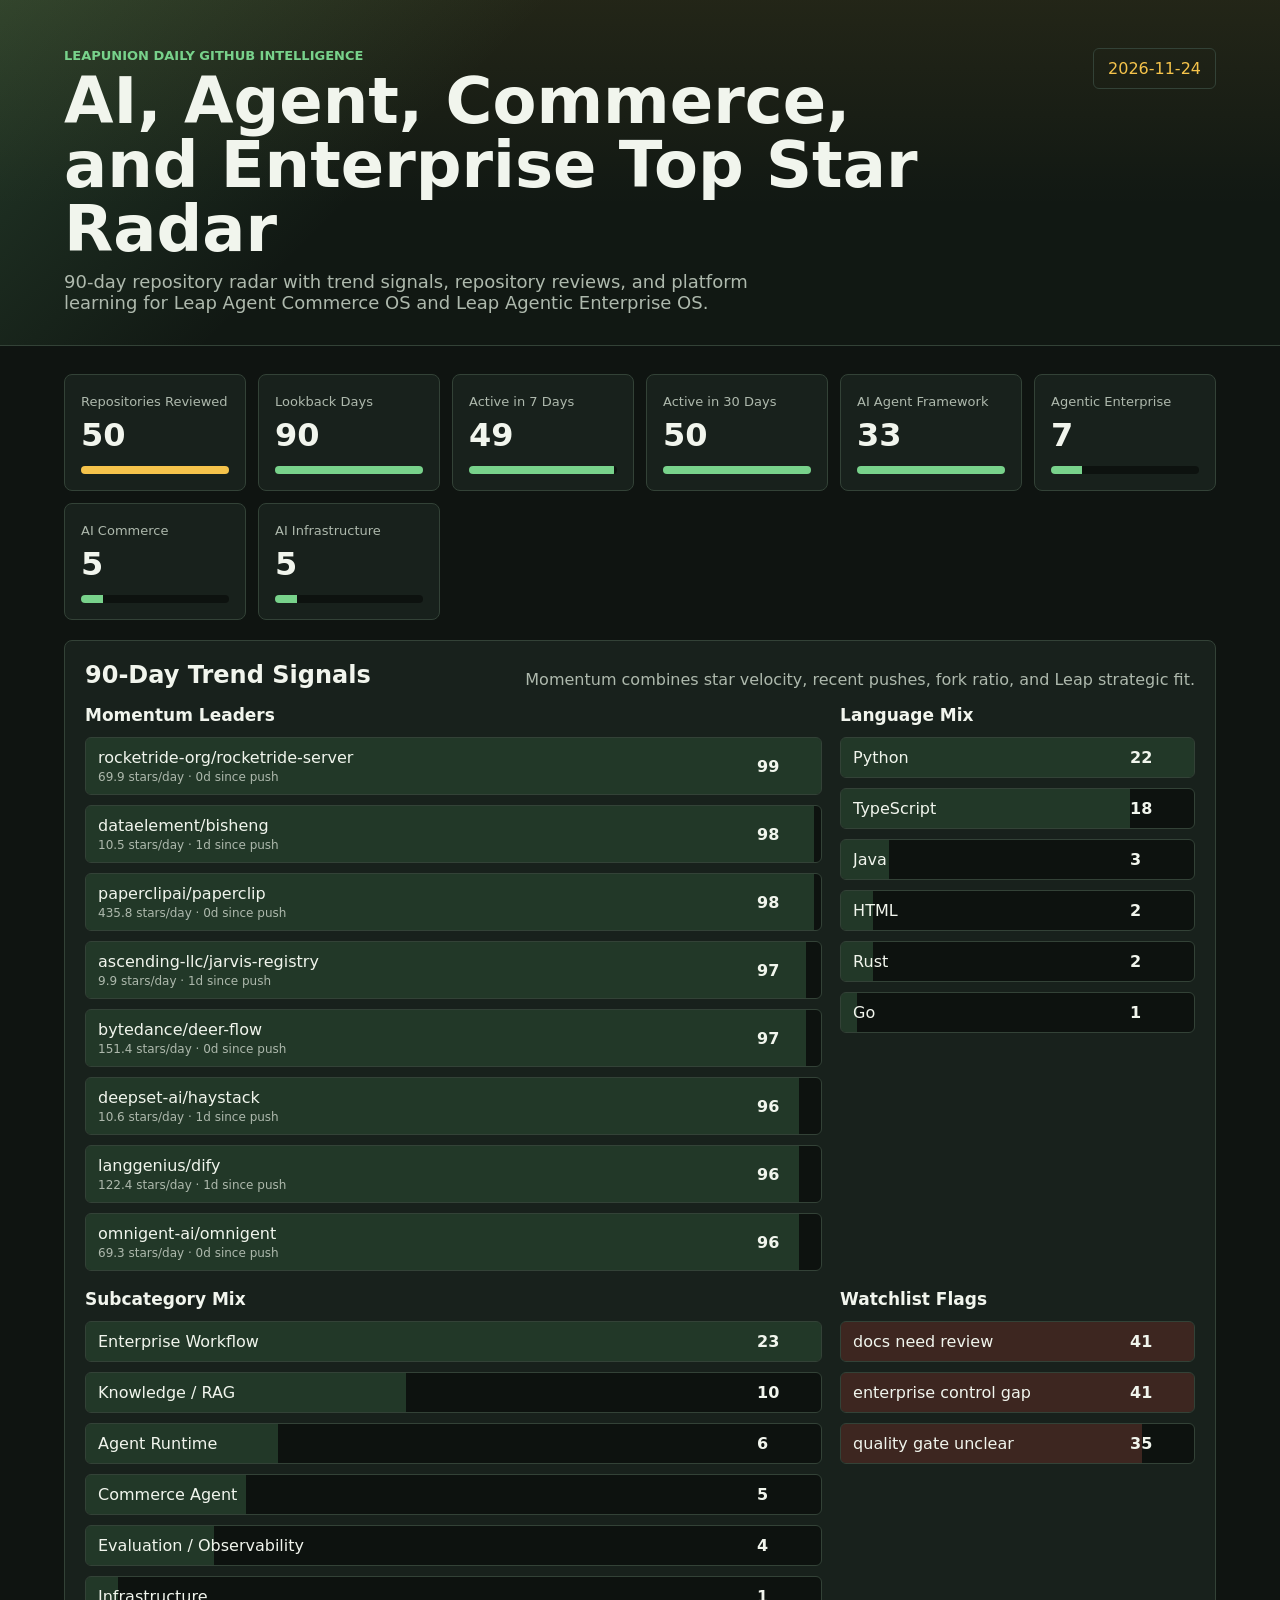
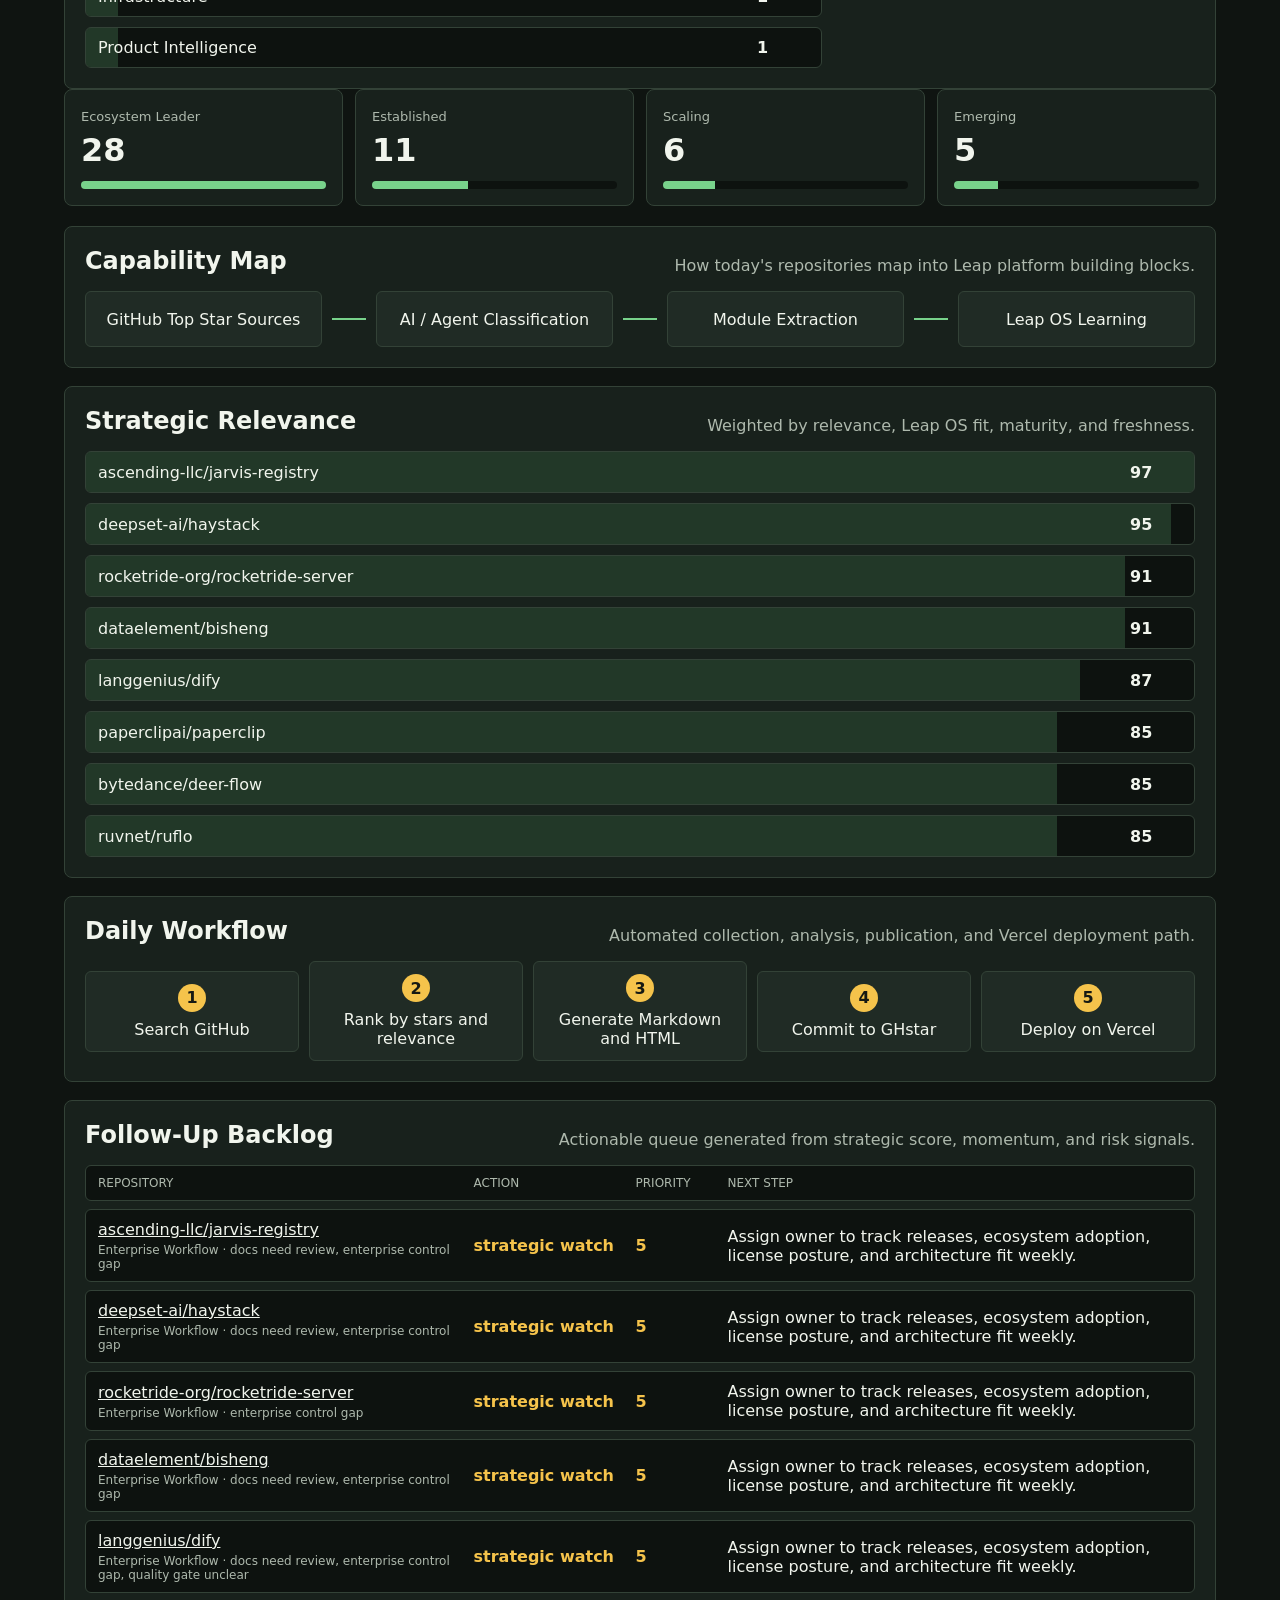
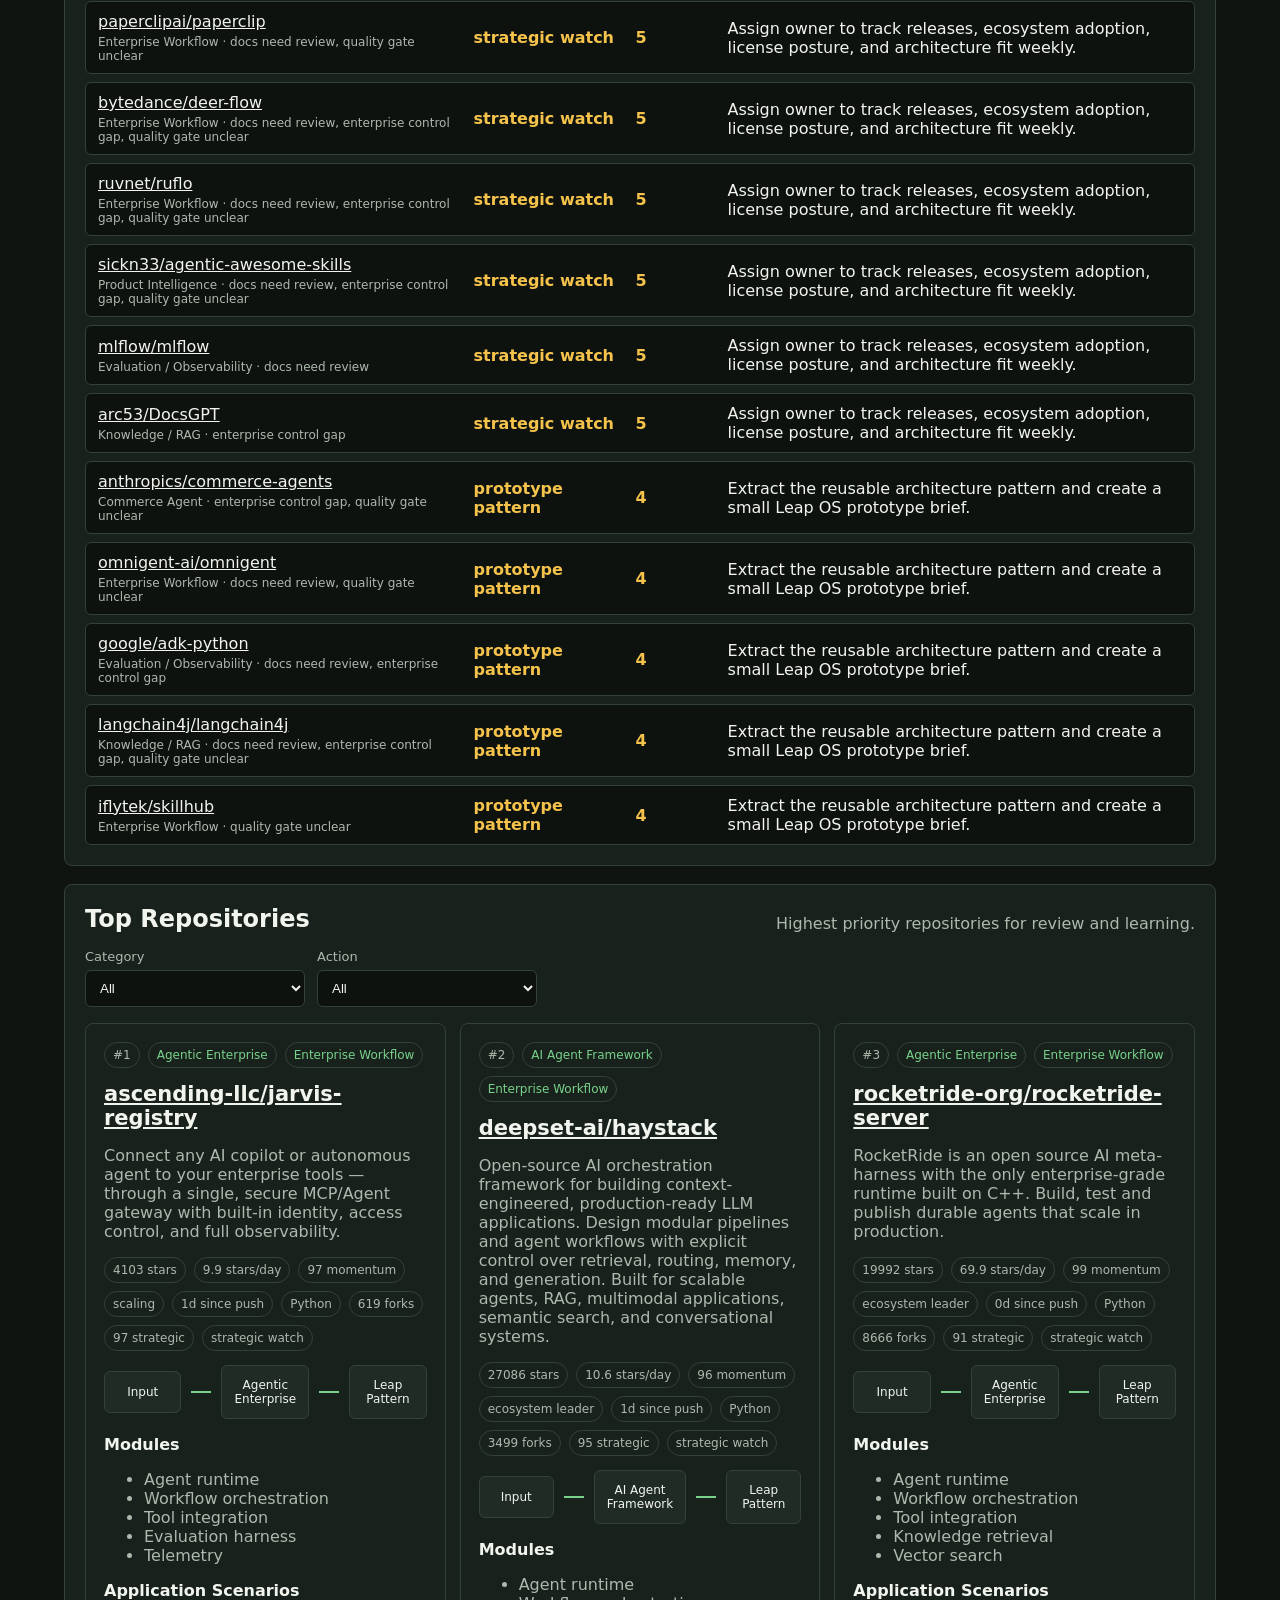
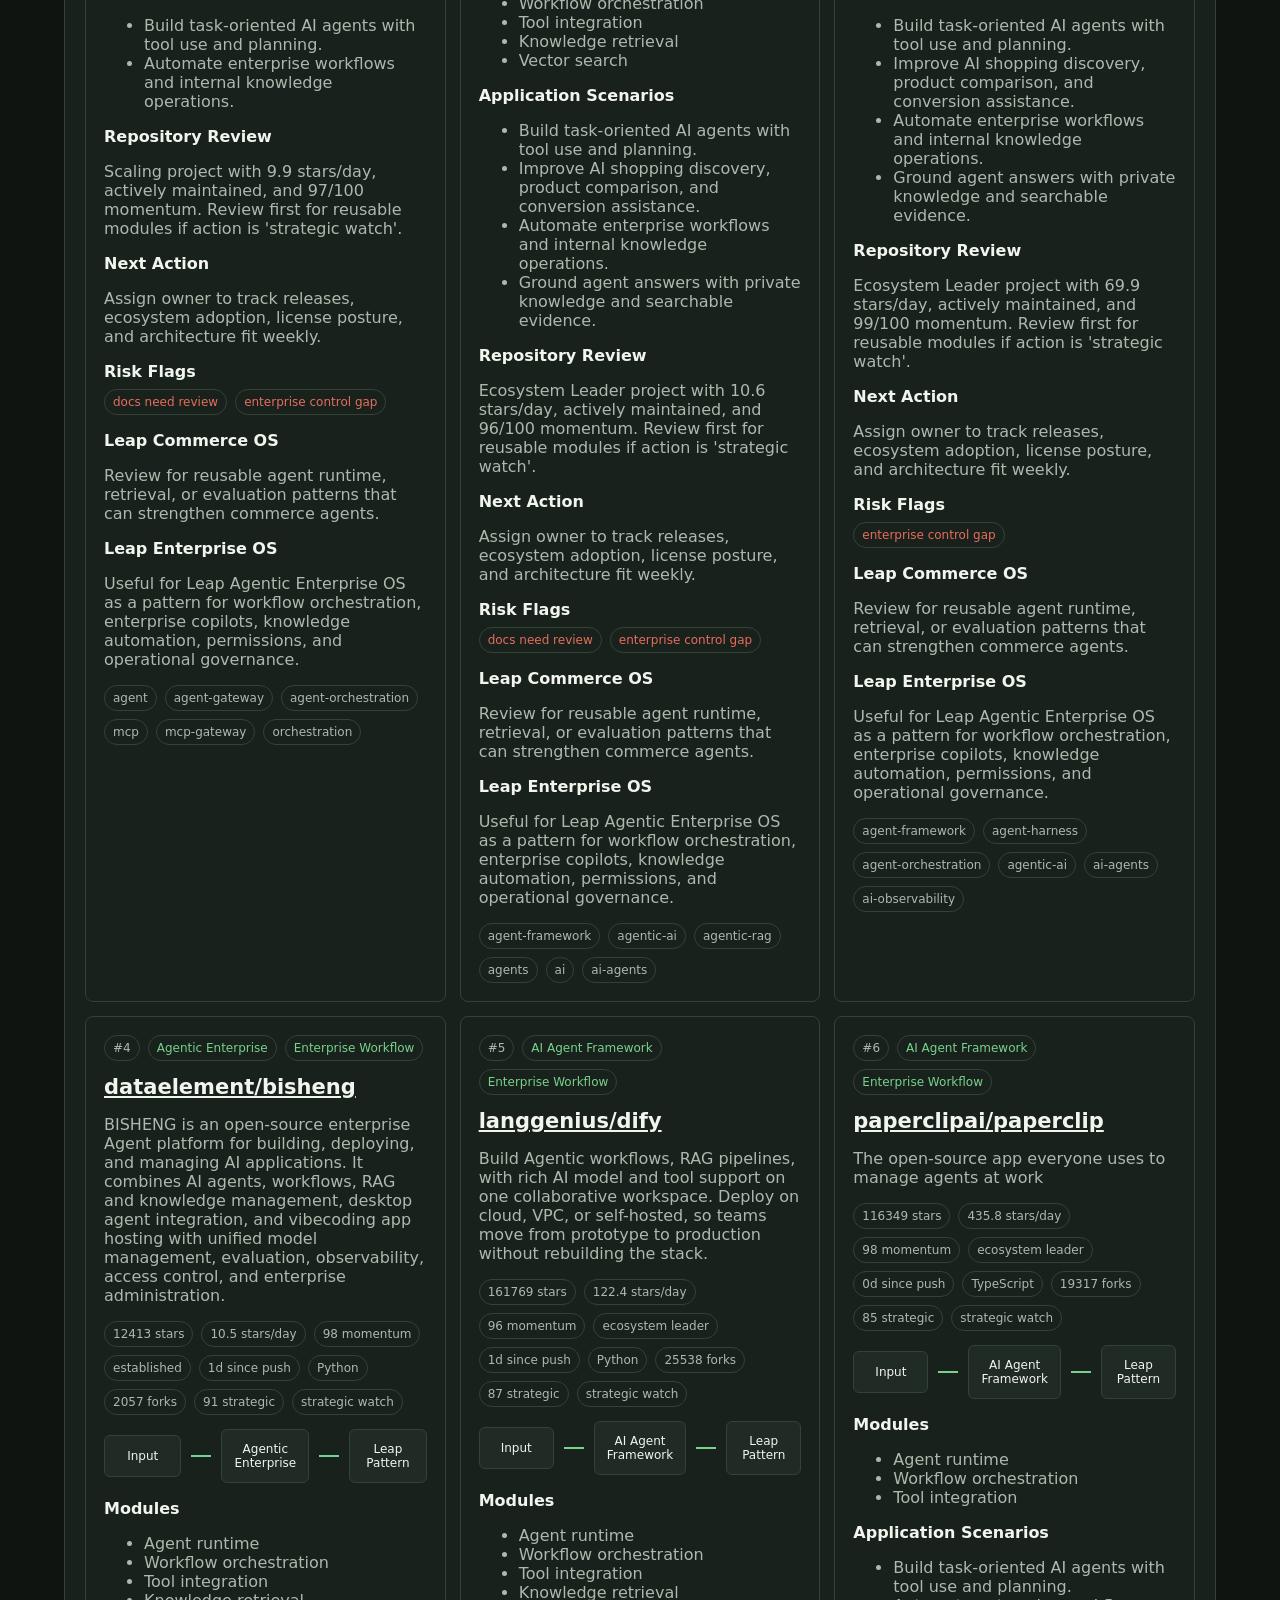
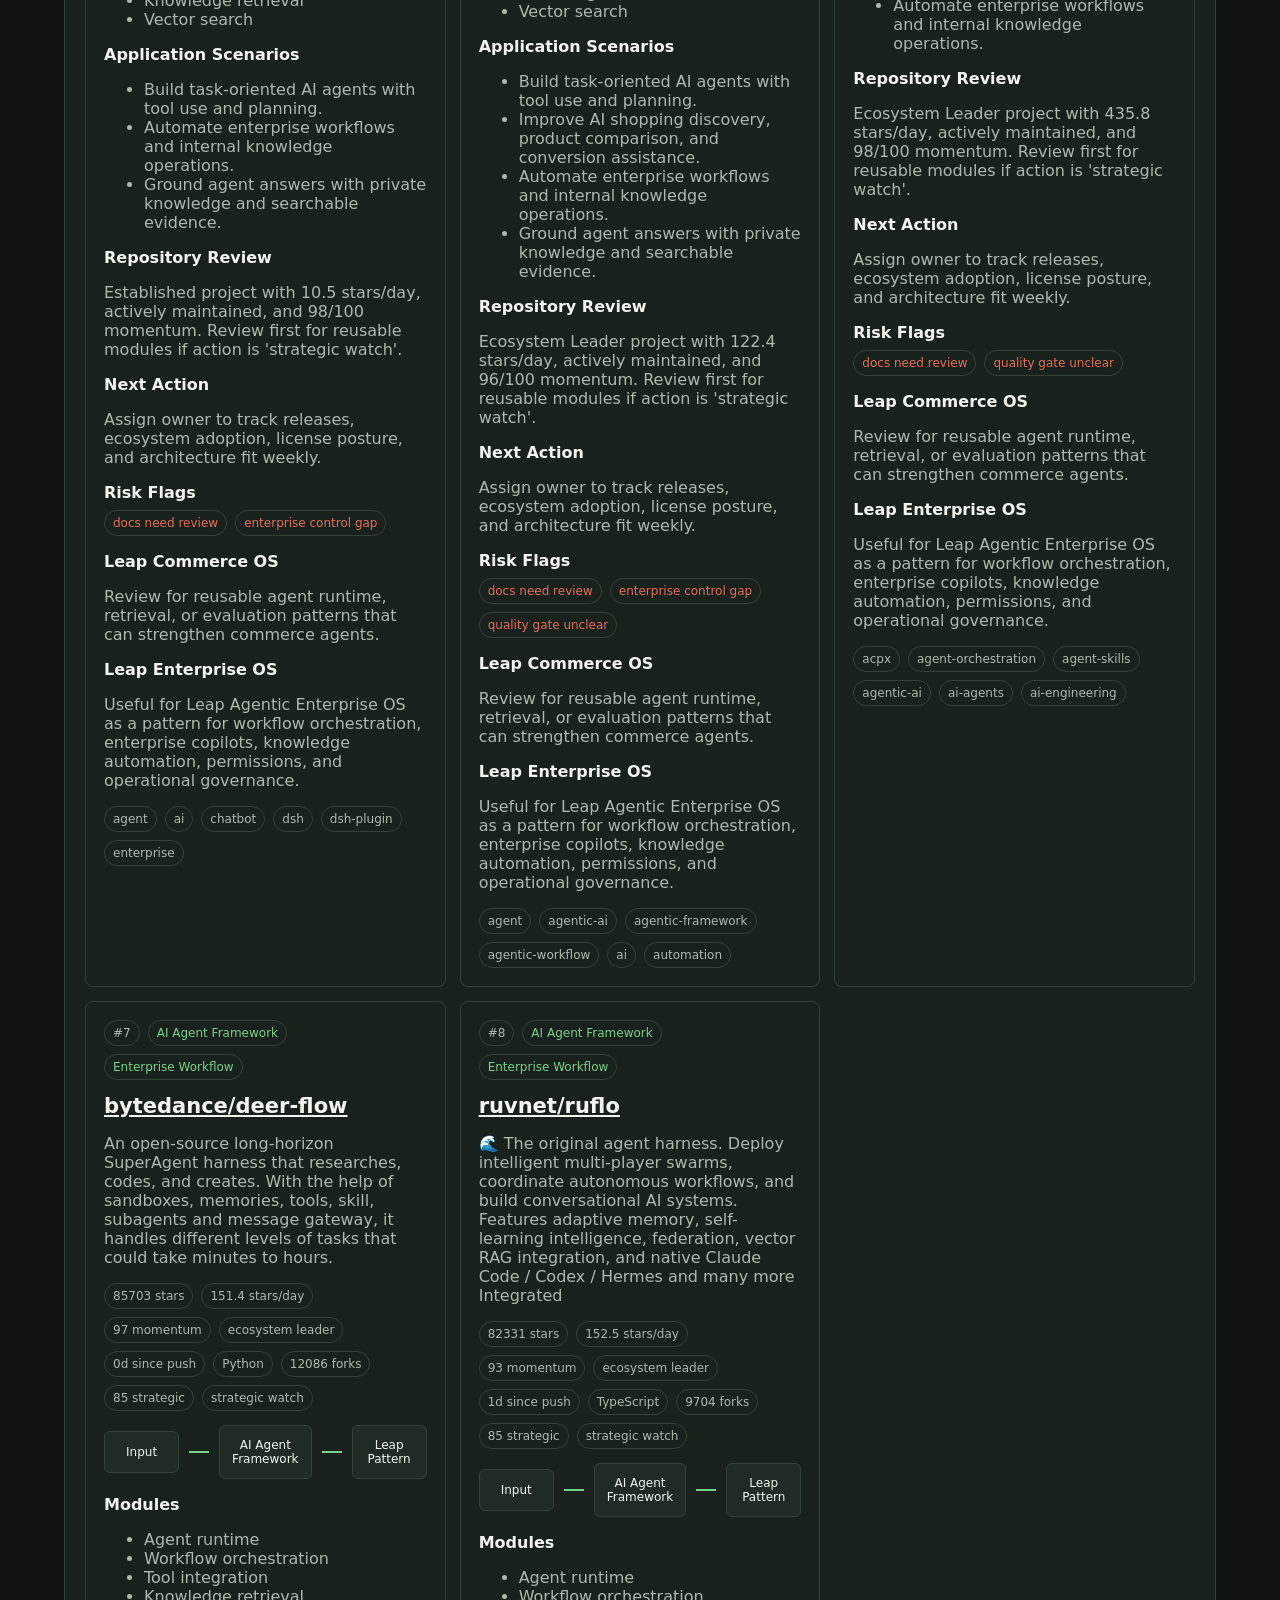
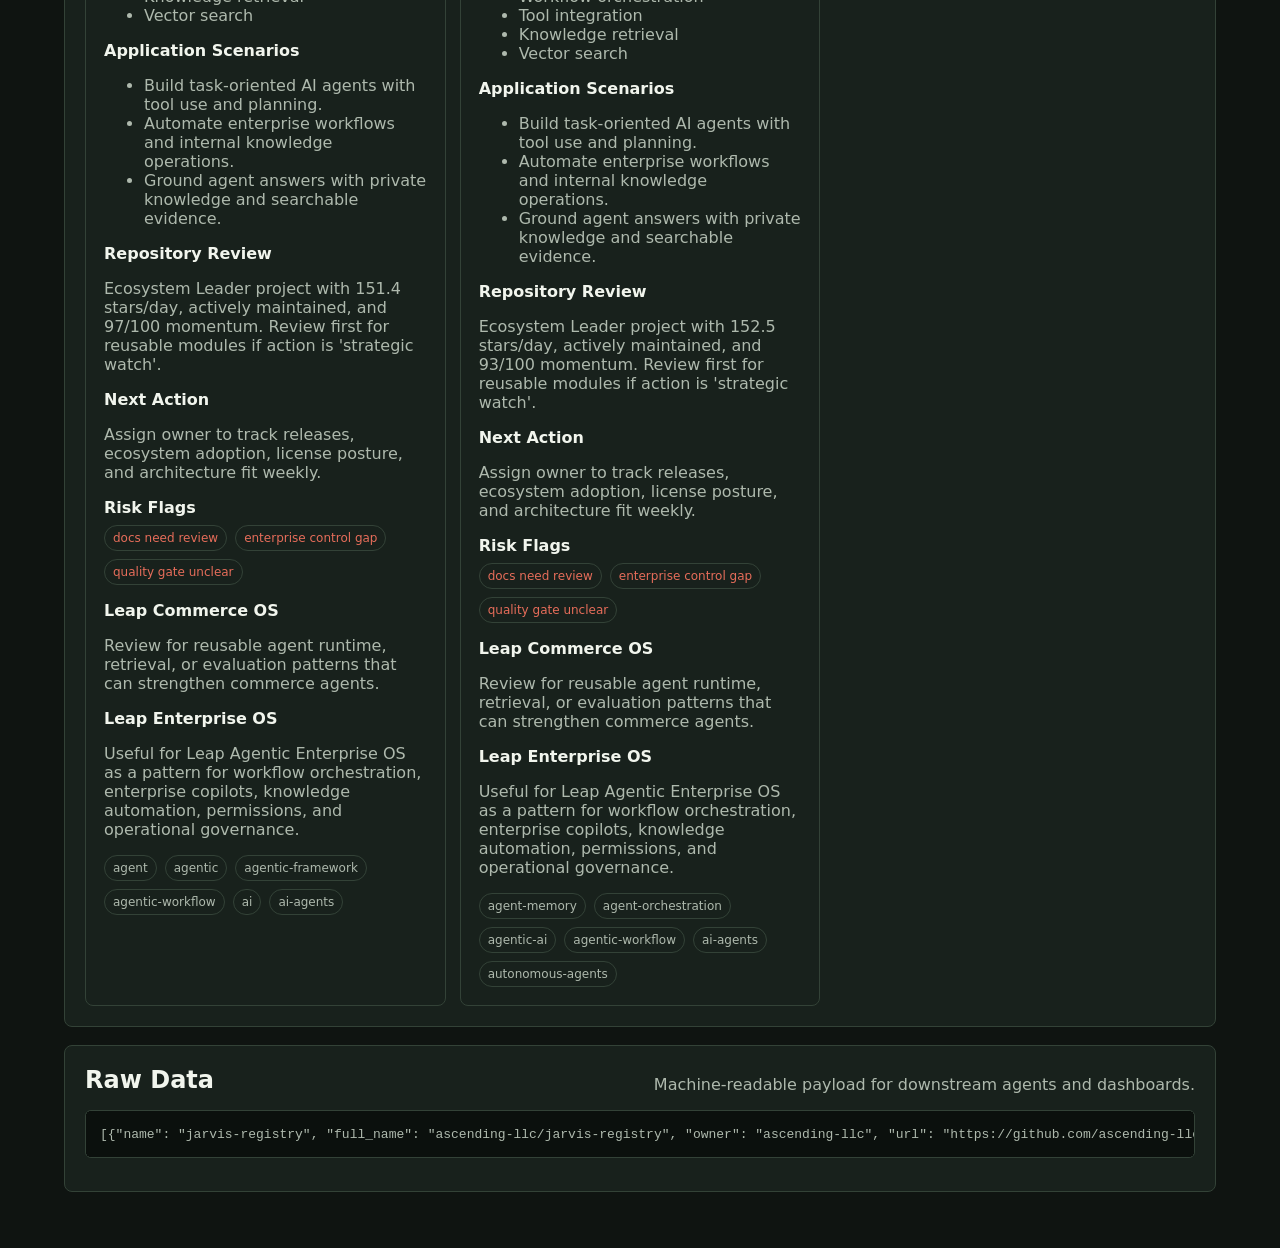
==== commit ff1fd971: "chore: update daily GHstar report" ====
--- a/public/report.html
+++ b/public/report.html
@@ -3,7 +3,7 @@
   <head>
     <meta charset="utf-8">
     <meta name="viewport" content="width=device-width, initial-scale=1">
-    <title>GHstar AI & Agent 90-Day Radar - 2026-11-22</title>
+    <title>GHstar AI & Agent 90-Day Radar - 2026-11-24</title>
     <link rel="stylesheet" href="./assets/styles.css">
   </head>
   <body>
@@ -13,7 +13,7 @@
         <h1>AI, Agent, Commerce, and Enterprise Top Star Radar</h1>
         <p class="sub">90-day repository radar with trend signals, repository reviews, and platform learning for Leap Agent Commerce OS and Leap Agentic Enterprise OS.</p>
       </div>
-      <time>2026-11-22</time>
+      <time>2026-11-24</time>
     </header>
 
     <main>
@@ -30,8 +30,8 @@
         </article>
         <article class="metric">
           <span>Active in 7 Days</span>
-          <strong>50</strong>
-          <div class="bar"><i style="width:100.0%"></i></div>
+          <strong>49</strong>
+          <div class="bar"><i style="width:98.0%"></i></div>
         </article>
         <article class="metric">
           <span>Active in 30 Days</span>
@@ -78,58 +78,58 @@
             <h3>Momentum Leaders</h3>
             <div class="score-chart">
         <div class="score-row">
-          <span>rocketride-org/rocketride-server <em>70.4 stars/day · 0d since push</em></span>
+          <span>rocketride-org/rocketride-server <em>69.9 stars/day · 0d since push</em></span>
           <b>99</b>
           <i style="width:100.0%"></i>
         </div>
 
 
         <div class="score-row">
-          <span>dataelement/bisheng <em>10.5 stars/day · 0d since push</em></span>
-          <b>99</b>
-          <i style="width:100.0%"></i>
-        </div>
-
-
-        <div class="score-row">
-          <span>ascending-llc/jarvis-registry <em>9.9 stars/day · 0d since push</em></span>
+          <span>dataelement/bisheng <em>10.5 stars/day · 1d since push</em></span>
           <b>98</b>
           <i style="width:99.0%"></i>
         </div>
 
 
         <div class="score-row">
-          <span>paperclipai/paperclip <em>437.4 stars/day · 0d since push</em></span>
+          <span>paperclipai/paperclip <em>435.8 stars/day · 0d since push</em></span>
           <b>98</b>
           <i style="width:99.0%"></i>
         </div>
 
 
         <div class="score-row">
-          <span>langgenius/dify <em>122.5 stars/day · 0d since push</em></span>
+          <span>ascending-llc/jarvis-registry <em>9.9 stars/day · 1d since push</em></span>
           <b>97</b>
           <i style="width:98.0%"></i>
         </div>
 
 
         <div class="score-row">
-          <span>bytedance/deer-flow <em>151.8 stars/day · 0d since push</em></span>
+          <span>bytedance/deer-flow <em>151.4 stars/day · 0d since push</em></span>
           <b>97</b>
           <i style="width:98.0%"></i>
         </div>
 
 
         <div class="score-row">
-          <span>HKUDS/nanobot <em>171.0 stars/day · 0d since push</em></span>
-          <b>97</b>
-          <i style="width:98.0%"></i>
-        </div>
-
-
-        <div class="score-row">
-          <span>openai/openai-agents-python <em>49.6 stars/day · 0d since push</em></span>
-          <b>97</b>
-          <i style="width:98.0%"></i>
+          <span>deepset-ai/haystack <em>10.6 stars/day · 1d since push</em></span>
+          <b>96</b>
+          <i style="width:97.0%"></i>
+        </div>
+
+
+        <div class="score-row">
+          <span>langgenius/dify <em>122.4 stars/day · 1d since push</em></span>
+          <b>96</b>
+          <i style="width:97.0%"></i>
+        </div>
+
+
+        <div class="score-row">
+          <span>omnigent-ai/omnigent <em>69.3 stars/day · 0d since push</em></span>
+          <b>96</b>
+          <i style="width:97.0%"></i>
         </div>
         </div>
           </div>
@@ -138,43 +138,43 @@
             <div class="score-chart">
         <div class="score-row compact">
           <span>Python</span>
-          <b>25</b>
+          <b>22</b>
           <i style="width:100.0%"></i>
         </div>
 
 
         <div class="score-row compact">
           <span>TypeScript</span>
-          <b>17</b>
-          <i style="width:68.0%"></i>
+          <b>18</b>
+          <i style="width:81.8%"></i>
+        </div>
+
+
+        <div class="score-row compact">
+          <span>Java</span>
+          <b>3</b>
+          <i style="width:13.6%"></i>
         </div>
 
 
         <div class="score-row compact">
           <span>HTML</span>
           <b>2</b>
-          <i style="width:8.0%"></i>
-        </div>
-
-
-        <div class="score-row compact">
-          <span>Java</span>
+          <i style="width:9.1%"></i>
+        </div>
+
+
+        <div class="score-row compact">
+          <span>Rust</span>
           <b>2</b>
-          <i style="width:8.0%"></i>
+          <i style="width:9.1%"></i>
         </div>
 
 
         <div class="score-row compact">
           <span>Go</span>
           <b>1</b>
-          <i style="width:4.0%"></i>
-        </div>
-
-
-        <div class="score-row compact">
-          <span>Markdown</span>
-          <b>1</b>
-          <i style="width:4.0%"></i>
+          <i style="width:4.5%"></i>
         </div>
         </div>
           </div>
@@ -183,43 +183,50 @@
             <div class="score-chart">
         <div class="score-row compact">
           <span>Enterprise Workflow</span>
-          <b>24</b>
+          <b>23</b>
           <i style="width:100.0%"></i>
         </div>
 
 
         <div class="score-row compact">
           <span>Knowledge / RAG</span>
-          <b>9</b>
-          <i style="width:37.5%"></i>
+          <b>10</b>
+          <i style="width:43.5%"></i>
         </div>
 
 
         <div class="score-row compact">
           <span>Agent Runtime</span>
-          <b>7</b>
-          <i style="width:29.2%"></i>
+          <b>6</b>
+          <i style="width:26.1%"></i>
         </div>
 
 
         <div class="score-row compact">
           <span>Commerce Agent</span>
           <b>5</b>
-          <i style="width:20.8%"></i>
+          <i style="width:21.7%"></i>
         </div>
 
 
         <div class="score-row compact">
           <span>Evaluation / Observability</span>
           <b>4</b>
-          <i style="width:16.7%"></i>
+          <i style="width:17.4%"></i>
+        </div>
+
+
+        <div class="score-row compact">
+          <span>Infrastructure</span>
+          <b>1</b>
+          <i style="width:4.3%"></i>
         </div>
 
 
         <div class="score-row compact">
           <span>Product Intelligence</span>
           <b>1</b>
-          <i style="width:4.2%"></i>
+          <i style="width:4.3%"></i>
         </div>
         </div>
           </div>
@@ -228,14 +235,14 @@
             <div class="score-chart">
         <div class="score-row compact risk">
           <span>docs need review</span>
-          <b>42</b>
+          <b>41</b>
           <i style="width:100.0%"></i>
         </div>
 
 
         <div class="score-row compact risk">
           <span>enterprise control gap</span>
-          <b>42</b>
+          <b>41</b>
           <i style="width:100.0%"></i>
         </div>
 
@@ -243,7 +250,7 @@
         <div class="score-row compact risk">
           <span>quality gate unclear</span>
           <b>35</b>
-          <i style="width:83.3%"></i>
+          <i style="width:85.4%"></i>
         </div>
         </div>
           </div>
@@ -254,29 +261,29 @@
 
         <article class="metric">
           <span>Ecosystem Leader</span>
-          <strong>26</strong>
+          <strong>28</strong>
           <div class="bar"><i style="width:100.0%"></i></div>
         </article>
 
 
         <article class="metric">
           <span>Established</span>
-          <strong>13</strong>
-          <div class="bar"><i style="width:50.0%"></i></div>
+          <strong>11</strong>
+          <div class="bar"><i style="width:39.3%"></i></div>
         </article>
 
 
         <article class="metric">
           <span>Scaling</span>
           <strong>6</strong>
-          <div class="bar"><i style="width:23.1%"></i></div>
+          <div class="bar"><i style="width:21.4%"></i></div>
         </article>
 
 
         <article class="metric">
           <span>Emerging</span>
           <strong>5</strong>
-          <div class="bar"><i style="width:19.2%"></i></div>
+          <div class="bar"><i style="width:17.9%"></i></div>
         </article>
 
       </section>
@@ -481,6 +488,22 @@
 
 
     <div class="backlog-row">
+      <span><a href="https://github.com/omnigent-ai/omnigent">omnigent-ai/omnigent</a><em>Enterprise Workflow · docs need review, quality gate unclear</em></span>
+      <b>prototype pattern</b>
+      <strong>4</strong>
+      <span>Extract the reusable architecture pattern and create a small Leap OS prototype brief.</span>
+    </div>
+
+
+    <div class="backlog-row">
+      <span><a href="https://github.com/google/adk-python">google/adk-python</a><em>Evaluation / Observability · docs need review, enterprise control gap</em></span>
+      <b>prototype pattern</b>
+      <strong>4</strong>
+      <span>Extract the reusable architecture pattern and create a small Leap OS prototype brief.</span>
+    </div>
+
+
+    <div class="backlog-row">
       <span><a href="https://github.com/langchain4j/langchain4j">langchain4j/langchain4j</a><em>Knowledge / RAG · docs need review, enterprise control gap, quality gate unclear</em></span>
       <b>prototype pattern</b>
       <strong>4</strong>
@@ -489,23 +512,7 @@
 
 
     <div class="backlog-row">
-      <span><a href="https://github.com/omnigent-ai/omnigent">omnigent-ai/omnigent</a><em>Enterprise Workflow · docs need review, quality gate unclear</em></span>
-      <b>prototype pattern</b>
-      <strong>4</strong>
-      <span>Extract the reusable architecture pattern and create a small Leap OS prototype brief.</span>
-    </div>
-
-
-    <div class="backlog-row">
-      <span><a href="https://github.com/google/adk-python">google/adk-python</a><em>Evaluation / Observability · docs need review, enterprise control gap</em></span>
-      <b>prototype pattern</b>
-      <strong>4</strong>
-      <span>Extract the reusable architecture pattern and create a small Leap OS prototype brief.</span>
-    </div>
-
-
-    <div class="backlog-row">
-      <span><a href="https://github.com/OrchestratorInc/agent-orchestrator">OrchestratorInc/agent-orchestrator</a><em>Enterprise Workflow · docs need review, enterprise control gap, quality gate unclear</em></span>
+      <span><a href="https://github.com/iflytek/skillhub">iflytek/skillhub</a><em>Enterprise Workflow · quality gate unclear</em></span>
       <b>prototype pattern</b>
       <strong>4</strong>
       <span>Extract the reusable architecture pattern and create a small Leap OS prototype brief.</span>
@@ -550,13 +557,13 @@
       <h3><a href="https://github.com/ascending-llc/jarvis-registry">ascending-llc/jarvis-registry</a></h3>
       <p>Connect any AI copilot or autonomous agent to your enterprise tools — through a single, secure MCP/Agent gateway with built-in identity, access control, and full observability.</p>
       <div class="stats">
-        <span>4083 stars</span>
+        <span>4103 stars</span>
         <span>9.9 stars/day</span>
-        <span>98 momentum</span>
+        <span>97 momentum</span>
         <span>scaling</span>
-        <span>0d since push</span>
+        <span>1d since push</span>
         <span>Python</span>
-        <span>616 forks</span>
+        <span>619 forks</span>
         <span>97 strategic</span>
         <span>strategic watch</span>
       </div>
@@ -568,7 +575,7 @@
       <h4>Application Scenarios</h4>
       <ul><li>Build task-oriented AI agents with tool use and planning.</li><li>Automate enterprise workflows and internal knowledge operations.</li></ul>
       <h4>Repository Review</h4>
-      <p>Scaling project with 9.9 stars/day, actively maintained, and 98/100 momentum. Review first for reusable modules if action is &#x27;strategic watch&#x27;.</p>
+      <p>Scaling project with 9.9 stars/day, actively maintained, and 97/100 momentum. Review first for reusable modules if action is &#x27;strategic watch&#x27;.</p>
       <h4>Next Action</h4>
       <p>Assign owner to track releases, ecosystem adoption, license posture, and architecture fit weekly.</p>
       <h4>Risk Flags</h4>
@@ -590,13 +597,13 @@
       <h3><a href="https://github.com/deepset-ai/haystack">deepset-ai/haystack</a></h3>
       <p>Open-source AI orchestration framework for building context-engineered, production-ready LLM applications. Design modular pipelines and agent workflows with explicit control over retrieval, routing, memory, and generation. Built for scalable agents, RAG, multimodal applications, semantic search, and conversational systems.</p>
       <div class="stats">
-        <span>27077 stars</span>
+        <span>27086 stars</span>
         <span>10.6 stars/day</span>
         <span>96 momentum</span>
         <span>ecosystem leader</span>
         <span>1d since push</span>
         <span>Python</span>
-        <span>3491 forks</span>
+        <span>3499 forks</span>
         <span>95 strategic</span>
         <span>strategic watch</span>
       </div>
@@ -630,13 +637,13 @@
       <h3><a href="https://github.com/rocketride-org/rocketride-server">rocketride-org/rocketride-server</a></h3>
       <p>RocketRide is an open source AI meta-harness with the only enterprise-grade runtime built on C++. Build, test and publish durable agents that scale in production.</p>
       <div class="stats">
-        <span>19991 stars</span>
-        <span>70.4 stars/day</span>
+        <span>19992 stars</span>
+        <span>69.9 stars/day</span>
         <span>99 momentum</span>
         <span>ecosystem leader</span>
         <span>0d since push</span>
         <span>Python</span>
-        <span>8668 forks</span>
+        <span>8666 forks</span>
         <span>91 strategic</span>
         <span>strategic watch</span>
       </div>
@@ -648,7 +655,7 @@
       <h4>Application Scenarios</h4>
       <ul><li>Build task-oriented AI agents with tool use and planning.</li><li>Improve AI shopping discovery, product comparison, and conversion assistance.</li><li>Automate enterprise workflows and internal knowledge operations.</li><li>Ground agent answers with private knowledge and searchable evidence.</li></ul>
       <h4>Repository Review</h4>
-      <p>Ecosystem Leader project with 70.4 stars/day, actively maintained, and 99/100 momentum. Review first for reusable modules if action is &#x27;strategic watch&#x27;.</p>
+      <p>Ecosystem Leader project with 69.9 stars/day, actively maintained, and 99/100 momentum. Review first for reusable modules if action is &#x27;strategic watch&#x27;.</p>
       <h4>Next Action</h4>
       <p>Assign owner to track releases, ecosystem adoption, license posture, and architecture fit weekly.</p>
       <h4>Risk Flags</h4>
@@ -670,13 +677,13 @@
       <h3><a href="https://github.com/dataelement/bisheng">dataelement/bisheng</a></h3>
       <p>BISHENG is an open-source enterprise Agent platform for building, deploying, and managing AI applications. It combines AI agents, workflows, RAG and knowledge management, desktop agent integration, and vibecoding app hosting with unified model management, evaluation, observability, access control, and enterprise administration.</p>
       <div class="stats">
-        <span>12393 stars</span>
+        <span>12413 stars</span>
         <span>10.5 stars/day</span>
-        <span>99 momentum</span>
+        <span>98 momentum</span>
         <span>established</span>
-        <span>0d since push</span>
+        <span>1d since push</span>
         <span>Python</span>
-        <span>2054 forks</span>
+        <span>2057 forks</span>
         <span>91 strategic</span>
         <span>strategic watch</span>
       </div>
@@ -688,7 +695,7 @@
       <h4>Application Scenarios</h4>
       <ul><li>Build task-oriented AI agents with tool use and planning.</li><li>Automate enterprise workflows and internal knowledge operations.</li><li>Ground agent answers with private knowledge and searchable evidence.</li></ul>
       <h4>Repository Review</h4>
-      <p>Established project with 10.5 stars/day, actively maintained, and 99/100 momentum. Review first for reusable modules if action is &#x27;strategic watch&#x27;.</p>
+      <p>Established project with 10.5 stars/day, actively maintained, and 98/100 momentum. Review first for reusable modules if action is &#x27;strategic watch&#x27;.</p>
       <h4>Next Action</h4>
       <p>Assign owner to track releases, ecosystem adoption, license posture, and architecture fit weekly.</p>
       <h4>Risk Flags</h4>
@@ -710,13 +717,13 @@
       <h3><a href="https://github.com/langgenius/dify">langgenius/dify</a></h3>
       <p>Build Agentic workflows, RAG pipelines, with rich AI model and tool support on one collaborative workspace. Deploy on cloud, VPC, or self-hosted, so teams move from prototype to production without rebuilding the stack.</p>
       <div class="stats">
-        <span>161685 stars</span>
-        <span>122.5 stars/day</span>
-        <span>97 momentum</span>
+        <span>161769 stars</span>
+        <span>122.4 stars/day</span>
+        <span>96 momentum</span>
         <span>ecosystem leader</span>
-        <span>0d since push</span>
+        <span>1d since push</span>
         <span>Python</span>
-        <span>25535 forks</span>
+        <span>25538 forks</span>
         <span>87 strategic</span>
         <span>strategic watch</span>
       </div>
@@ -728,7 +735,7 @@
       <h4>Application Scenarios</h4>
       <ul><li>Build task-oriented AI agents with tool use and planning.</li><li>Improve AI shopping discovery, product comparison, and conversion assistance.</li><li>Automate enterprise workflows and internal knowledge operations.</li><li>Ground agent answers with private knowledge and searchable evidence.</li></ul>
       <h4>Repository Review</h4>
-      <p>Ecosystem Leader project with 122.5 stars/day, actively maintained, and 97/100 momentum. Review first for reusable modules if action is &#x27;strategic watch&#x27;.</p>
+      <p>Ecosystem Leader project with 122.4 stars/day, actively maintained, and 96/100 momentum. Review first for reusable modules if action is &#x27;strategic watch&#x27;.</p>
       <h4>Next Action</h4>
       <p>Assign owner to track releases, ecosystem adoption, license posture, and architecture fit weekly.</p>
       <h4>Risk Flags</h4>
@@ -750,13 +757,13 @@
       <h3><a href="https://github.com/paperclipai/paperclip">paperclipai/paperclip</a></h3>
       <p>The open-source app everyone uses to manage agents at work</p>
       <div class="stats">
-        <span>115925 stars</span>
-        <span>437.4 stars/day</span>
+        <span>116349 stars</span>
+        <span>435.8 stars/day</span>
         <span>98 momentum</span>
         <span>ecosystem leader</span>
         <span>0d since push</span>
         <span>TypeScript</span>
-        <span>19246 forks</span>
+        <span>19317 forks</span>
         <span>85 strategic</span>
         <span>strategic watch</span>
       </div>
@@ -768,7 +775,7 @@
       <h4>Application Scenarios</h4>
       <ul><li>Build task-oriented AI agents with tool use and planning.</li><li>Automate enterprise workflows and internal knowledge operations.</li></ul>
       <h4>Repository Review</h4>
-      <p>Ecosystem Leader project with 437.5 stars/day, actively maintained, and 98/100 momentum. Review first for reusable modules if action is &#x27;strategic watch&#x27;.</p>
+      <p>Ecosystem Leader project with 435.8 stars/day, actively maintained, and 98/100 momentum. Review first for reusable modules if action is &#x27;strategic watch&#x27;.</p>
       <h4>Next Action</h4>
       <p>Assign owner to track releases, ecosystem adoption, license posture, and architecture fit weekly.</p>
       <h4>Risk Flags</h4>
@@ -790,13 +797,13 @@
       <h3><a href="https://github.com/bytedance/deer-flow">bytedance/deer-flow</a></h3>
       <p>An open-source long-horizon SuperAgent harness that researches, codes, and creates. With the help of sandboxes, memories, tools, skill, subagents and message gateway, it handles different levels of tasks that could take minutes to hours.</p>
       <div class="stats">
-        <span>85613 stars</span>
-        <span>151.8 stars/day</span>
+        <span>85703 stars</span>
+        <span>151.4 stars/day</span>
         <span>97 momentum</span>
         <span>ecosystem leader</span>
         <span>0d since push</span>
         <span>Python</span>
-        <span>12075 forks</span>
+        <span>12086 forks</span>
         <span>85 strategic</span>
         <span>strategic watch</span>
       </div>
@@ -808,7 +815,7 @@
       <h4>Application Scenarios</h4>
       <ul><li>Build task-oriented AI agents with tool use and planning.</li><li>Automate enterprise workflows and internal knowledge operations.</li><li>Ground agent answers with private knowledge and searchable evidence.</li></ul>
       <h4>Repository Review</h4>
-      <p>Ecosystem Leader project with 151.8 stars/day, actively maintained, and 97/100 momentum. Review first for reusable modules if action is &#x27;strategic watch&#x27;.</p>
+      <p>Ecosystem Leader project with 151.4 stars/day, actively maintained, and 97/100 momentum. Review first for reusable modules if action is &#x27;strategic watch&#x27;.</p>
       <h4>Next Action</h4>
       <p>Assign owner to track releases, ecosystem adoption, license posture, and architecture fit weekly.</p>
       <h4>Risk Flags</h4>
@@ -830,13 +837,13 @@
       <h3><a href="https://github.com/ruvnet/ruflo">ruvnet/ruflo</a></h3>
       <p>🌊 The original agent harness. Deploy intelligent multi-player swarms, coordinate autonomous workflows, and build conversational AI systems. Features adaptive memory, self-learning intelligence, federation, vector RAG integration, and native Claude Code / Codex / Hermes and many more Integrated</p>
       <div class="stats">
-        <span>82269 stars</span>
-        <span>152.9 stars/day</span>
-        <span>94 momentum</span>
+        <span>82331 stars</span>
+        <span>152.5 stars/day</span>
+        <span>93 momentum</span>
         <span>ecosystem leader</span>
-        <span>0d since push</span>
+        <span>1d since push</span>
         <span>TypeScript</span>
-        <span>9702 forks</span>
+        <span>9704 forks</span>
         <span>85 strategic</span>
         <span>strategic watch</span>
       </div>
@@ -848,7 +855,7 @@
       <h4>Application Scenarios</h4>
       <ul><li>Build task-oriented AI agents with tool use and planning.</li><li>Automate enterprise workflows and internal knowledge operations.</li><li>Ground agent answers with private knowledge and searchable evidence.</li></ul>
       <h4>Repository Review</h4>
-      <p>Ecosystem Leader project with 152.9 stars/day, actively maintained, and 94/100 momentum. Review first for reusable modules if action is &#x27;strategic watch&#x27;.</p>
+      <p>Ecosystem Leader project with 152.5 stars/day, actively maintained, and 93/100 momentum. Review first for reusable modules if action is &#x27;strategic watch&#x27;.</p>
       <h4>Next Action</h4>
       <p>Assign owner to track releases, ecosystem adoption, license posture, and architecture fit weekly.</p>
       <h4>Risk Flags</h4>
@@ -868,7 +875,7 @@
           <h2>Raw Data</h2>
           <p>Machine-readable payload for downstream agents and dashboards.</p>
         </div>
-        <pre id="raw-data">[{&quot;name&quot;: &quot;jarvis-registry&quot;, &quot;full_name&quot;: &quot;ascending-llc/jarvis-registry&quot;, &quot;owner&quot;: &quot;ascending-llc&quot;, &quot;url&quot;: &quot;https://github.com/ascending-llc/jarvis-registry&quot;, &quot;description&quot;: &quot;Connect any AI copilot or autonomous agent to your enterprise tools — through a single, secure MCP/Agent gateway with built-in identity, access control, and full observability.&quot;, &quot;language&quot;: &quot;Python&quot;, &quot;stars&quot;: 4083, &quot;forks&quot;: 616, &quot;topics&quot;: [&quot;agent&quot;, &quot;agent-gateway&quot;, &quot;agent-orchestration&quot;, &quot;mcp&quot;, &quot;mcp-gateway&quot;, &quot;orchestration&quot;], &quot;created_at&quot;: &quot;2025-10-04T01:52:24Z&quot;, &quot;updated_at&quot;: &quot;2026-11-22T18:34:44Z&quot;, &quot;pushed_at&quot;: &quot;2026-11-22T11:28:35Z&quot;, &quot;category&quot;: &quot;Agentic Enterprise&quot;, &quot;subcategory&quot;: &quot;Enterprise Workflow&quot;, &quot;relevance&quot;: 49, &quot;modules&quot;: [&quot;Agent runtime&quot;, &quot;Workflow orchestration&quot;, &quot;Tool integration&quot;, &quot;Evaluation harness&quot;, &quot;Telemetry&quot;], &quot;scenarios&quot;: [&quot;Build task-oriented AI agents with tool use and planning.&quot;, &quot;Automate enterprise workflows and internal knowledge operations.&quot;], &quot;risk_flags&quot;: [&quot;docs need review&quot;, &quot;enterprise control gap&quot;], &quot;follow_up_next_action&quot;: &quot;Assign owner to track releases, ecosystem adoption, license posture, and architecture fit weekly.&quot;, &quot;commerce_score&quot;: 6, &quot;enterprise_score&quot;: 12, &quot;strategic_score&quot;: 97, &quot;action_level&quot;: &quot;strategic watch&quot;, &quot;age_days&quot;: 414, &quot;days_since_push&quot;: 0, &quot;stars_per_day&quot;: 9.86, &quot;fork_ratio&quot;: 0.1509, &quot;momentum_score&quot;: 98, &quot;maturity_level&quot;: &quot;scaling&quot;, &quot;repository_review&quot;: &quot;Scaling project with 9.9 stars/day, actively maintained, and 98/100 momentum. Review first for reusable modules if action is &#x27;strategic watch&#x27;.&quot;, &quot;leap_commerce&quot;: &quot;Review for reusable agent runtime, retrieval, or evaluation patterns that can strengthen commerce agents.&quot;, &quot;leap_enterprise&quot;: &quot;Useful for Leap Agentic Enterprise OS as a pattern for workflow orchestration, enterprise copilots, knowledge automation, permissions, and operational governance.&quot;}, {&quot;name&quot;: &quot;haystack&quot;, &quot;full_name&quot;: &quot;deepset-ai/haystack&quot;, &quot;owner&quot;: &quot;deepset-ai&quot;, &quot;url&quot;: &quot;https://github.com/deepset-ai/haystack&quot;, &quot;description&quot;: &quot;Open-source AI orchestration framework for building context-engineered, production-ready LLM applications. Design modular pipelines and agent workflows with explicit control over retrieval, routing, memory, and generation. Built for scalable agents, RAG, multimodal applications, semantic search, and conversational systems.&quot;, &quot;language&quot;: &quot;Python&quot;, &quot;stars&quot;: 27077, &quot;forks&quot;: 3491, &quot;topics&quot;: [&quot;agent-framework&quot;, &quot;agentic-ai&quot;, &quot;agentic-rag&quot;, &quot;agents&quot;, &quot;ai&quot;, &quot;ai-agents&quot;, &quot;context-engineering&quot;, &quot;framework&quot;, &quot;genai&quot;, &quot;generative-ai&quot;, &quot;information-retrieval&quot;, &quot;large-language-models&quot;, &quot;llm&quot;, &quot;mcp&quot;, &quot;multi-agent&quot;, &quot;orchestration&quot;, &quot;python&quot;, &quot;rag&quot;, &quot;retrieval-augmented-generation&quot;, &quot;semantic-search&quot;], &quot;created_at&quot;: &quot;2019-11-14T09:05:28Z&quot;, &quot;updated_at&quot;: &quot;2026-11-22T20:02:07Z&quot;, &quot;pushed_at&quot;: &quot;2026-11-21T02:10:41Z&quot;, &quot;category&quot;: &quot;AI Agent Framework&quot;, &quot;subcategory&quot;: &quot;Enterprise Workflow&quot;, &quot;relevance&quot;: 59, &quot;modules&quot;: [&quot;Agent runtime&quot;, &quot;Workflow orchestration&quot;, &quot;Tool integration&quot;, &quot;Knowledge retrieval&quot;, &quot;Vector search&quot;], &quot;scenarios&quot;: [&quot;Build task-oriented AI agents with tool use and planning.&quot;, &quot;Improve AI shopping discovery, product comparison, and conversion assistance.&quot;, &quot;Automate enterprise workflows and internal knowledge operations.&quot;, &quot;Ground agent answers with private knowledge and searchable evidence.&quot;], &quot;risk_flags&quot;: [&quot;docs need review&quot;, &quot;enterprise control gap&quot;], &quot;follow_up_next_action&quot;: &quot;Assign owner to track releases, ecosystem adoption, license posture, and architecture fit weekly.&quot;, &quot;commerce_score&quot;: 6, &quot;enterprise_score&quot;: 6, &quot;strategic_score&quot;: 95, &quot;action_level&quot;: &quot;strategic watch&quot;, &quot;age_days&quot;: 2565, &quot;days_since_push&quot;: 1, &quot;stars_per_day&quot;: 10.56, &quot;fork_ratio&quot;: 0.1289, &quot;momentum_score&quot;: 96, &quot;maturity_level&quot;: &quot;ecosystem leader&quot;, &quot;repository_review&quot;: &quot;Ecosystem Leader project with 10.6 stars/day, actively maintained, and 96/100 momentum. Review first for reusable modules if action is &#x27;strategic watch&#x27;.&quot;, &quot;leap_commerce&quot;: &quot;Review for reusable agent runtime, retrieval, or evaluation patterns that can strengthen commerce agents.&quot;, &quot;leap_enterprise&quot;: &quot;Useful for Leap Agentic Enterprise OS as a pattern for workflow orchestration, enterprise copilots, knowledge automation, permissions, and operational governance.&quot;}, {&quot;name&quot;: &quot;rocketride-server&quot;, &quot;full_name&quot;: &quot;rocketride-org/rocketride-server&quot;, &quot;owner&quot;: &quot;rocketride-org&quot;, &quot;url&quot;: &quot;https://github.com/rocketride-org/rocketride-server&quot;, &quot;description&quot;: &quot;RocketRide is an open source AI meta-harness with the only enterprise-grade runtime built on C++. Build, test and publish durable agents that scale in production.&quot;, &quot;language&quot;: &quot;Python&quot;, &quot;stars&quot;: 19991, &quot;forks&quot;: 8668, &quot;topics&quot;: [&quot;agent-framework&quot;, &quot;agent-harness&quot;, &quot;agent-orchestration&quot;, &quot;agentic-ai&quot;, &quot;ai-agents&quot;, &quot;ai-observability&quot;, &quot;cpp&quot;, &quot;document-processing&quot;, &quot;llm&quot;, &quot;llmops&quot;, &quot;mcp&quot;, &quot;mcp-server&quot;, &quot;meta-harness&quot;, &quot;model-context-protocol&quot;, &quot;open-source&quot;, &quot;rag&quot;, &quot;self-hosted&quot;, &quot;visual-programming&quot;, &quot;vscode-extension&quot;, &quot;workflow-engine&quot;], &quot;created_at&quot;: &quot;2026-02-11T17:02:53Z&quot;, &quot;updated_at&quot;: &quot;2026-11-22T19:29:33Z&quot;, &quot;pushed_at&quot;: &quot;2026-11-22T20:16:54Z&quot;, &quot;category&quot;: &quot;Agentic Enterprise&quot;, &quot;subcategory&quot;: &quot;Enterprise Workflow&quot;, &quot;relevance&quot;: 49, &quot;modules&quot;: [&quot;Agent runtime&quot;, &quot;Workflow orchestration&quot;, &quot;Tool integration&quot;, &quot;Knowledge retrieval&quot;, &quot;Vector search&quot;], &quot;scenarios&quot;: [&quot;Build task-oriented AI agents with tool use and planning.&quot;, &quot;Improve AI shopping discovery, product comparison, and conversion assistance.&quot;, &quot;Automate enterprise workflows and internal knowledge operations.&quot;, &quot;Ground agent answers with private knowledge and searchable evidence.&quot;], &quot;risk_flags&quot;: [&quot;enterprise control gap&quot;], &quot;follow_up_next_action&quot;: &quot;Assign owner to track releases, ecosystem adoption, license posture, and architecture fit weekly.&quot;, &quot;commerce_score&quot;: 6, &quot;enterprise_score&quot;: 9, &quot;strategic_score&quot;: 91, &quot;action_level&quot;: &quot;strategic watch&quot;, &quot;age_days&quot;: 284, &quot;days_since_push&quot;: 0, &quot;stars_per_day&quot;: 70.39, &quot;fork_ratio&quot;: 0.4336, &quot;momentum_score&quot;: 99, &quot;maturity_level&quot;: &quot;ecosystem leader&quot;, &quot;repository_review&quot;: &quot;Ecosystem Leader project with 70.4 stars/day, actively maintained, and 99/100 momentum. Review first for reusable modules if action is &#x27;strategic watch&#x27;.&quot;, &quot;leap_commerce&quot;: &quot;Review for reusable agent runtime, retrieval, or evaluation patterns that can strengthen commerce agents.&quot;, &quot;leap_enterprise&quot;: &quot;Useful for Leap Agentic Enterprise OS as a pattern for workflow orchestration, enterprise copilots, knowledge automation, permissions, and operational governance.&quot;}, {&quot;name&quot;: &quot;bisheng&quot;, &quot;full_name&quot;: &quot;dataelement/bisheng&quot;, &quot;owner&quot;: &quot;dataelement&quot;, &quot;url&quot;: &quot;https://github.com/dataelement/bisheng&quot;, &quot;description&quot;: &quot;BISHENG is an open-source enterprise Agent platform for building, deploying, and managing AI applications. It combines AI agents, workflows, RAG and knowledge management, desktop agent integration, and vibecoding app hosting with unified model management, evaluation, observability, access control, and enterprise administration.&quot;, &quot;language&quot;: &quot;Python&quot;, &quot;stars&quot;: 12393, &quot;forks&quot;: 2054, &quot;topics&quot;: [&quot;agent&quot;, &quot;ai&quot;, &quot;chatbot&quot;, &quot;dsh&quot;, &quot;dsh-plugin&quot;, &quot;enterprise&quot;, &quot;finetune&quot;, &quot;genai&quot;, &quot;gpt&quot;, &quot;langchian&quot;, &quot;llm&quot;, &quot;llmdevops&quot;, &quot;llmops&quot;, &quot;ocr&quot;, &quot;openai&quot;, &quot;orchestration&quot;, &quot;python&quot;, &quot;rag&quot;, &quot;workflow&quot;], &quot;created_at&quot;: &quot;2023-08-28T10:00:24Z&quot;, &quot;updated_at&quot;: &quot;2026-11-22T15:51:38Z&quot;, &quot;pushed_at&quot;: &quot;2026-11-22T12:16:07Z&quot;, &quot;category&quot;: &quot;Agentic Enterprise&quot;, &quot;subcategory&quot;: &quot;Enterprise Workflow&quot;, &quot;relevance&quot;: 49, &quot;modules&quot;: [&quot;Agent runtime&quot;, &quot;Workflow orchestration&quot;, &quot;Tool integration&quot;, &quot;Knowledge retrieval&quot;, &quot;Vector search&quot;], &quot;scenarios&quot;: [&quot;Build task-oriented AI agents with tool use and planning.&quot;, &quot;Automate enterprise workflows and internal knowledge operations.&quot;, &quot;Ground agent answers with private knowledge and searchable evidence.&quot;], &quot;risk_flags&quot;: [&quot;docs need review&quot;, &quot;enterprise control gap&quot;], &quot;follow_up_next_action&quot;: &quot;Assign owner to track releases, ecosystem adoption, license posture, and architecture fit weekly.&quot;, &quot;commerce_score&quot;: 3, &quot;enterprise_score&quot;: 12, &quot;strategic_score&quot;: 91, &quot;action_level&quot;: &quot;strategic watch&quot;, &quot;age_days&quot;: 1182, &quot;days_since_push&quot;: 0, &quot;stars_per_day&quot;: 10.48, &quot;fork_ratio&quot;: 0.1657, &quot;momentum_score&quot;: 99, &quot;maturity_level&quot;: &quot;established&quot;, &quot;repository_review&quot;: &quot;Established project with 10.5 stars/day, actively maintained, and 99/100 momentum. Review first for reusable modules if action is &#x27;strategic watch&#x27;.&quot;, &quot;leap_commerce&quot;: &quot;Review for reusable agent runtime, retrieval, or evaluation patterns that can strengthen commerce agents.&quot;, &quot;leap_enterprise&quot;: &quot;Useful for Leap Agentic Enterprise OS as a pattern for workflow orchestration, enterprise copilots, knowledge automation, permissions, and operational governance.&quot;}, {&quot;name&quot;: &quot;dify&quot;, &quot;full_name&quot;: &quot;langgenius/dify&quot;, &quot;owner&quot;: &quot;langgenius&quot;, &quot;url&quot;: &quot;https://github.com/langgenius/dify&quot;, &quot;description&quot;: &quot;Build Agentic workflows, RAG pipelines, with rich AI model and tool support on one collaborative workspace. Deploy on cloud, VPC, or self-hosted, so teams move from prototype to production without rebuilding the stack.&quot;, &quot;language&quot;: &quot;Python&quot;, &quot;stars&quot;: 161685, &quot;forks&quot;: 25535, &quot;topics&quot;: [&quot;agent&quot;, &quot;agentic-ai&quot;, &quot;agentic-framework&quot;, &quot;agentic-workflow&quot;, &quot;ai&quot;, &quot;automation&quot;, &quot;claude&quot;, &quot;deepseek&quot;, &quot;genai&quot;, &quot;gpt&quot;, &quot;llm&quot;, &quot;low-code&quot;, &quot;mcp&quot;, &quot;nextjs&quot;, &quot;no-code&quot;, &quot;openai&quot;, &quot;python&quot;, &quot;skills&quot;, &quot;workflow&quot;], &quot;created_at&quot;: &quot;2023-04-12T07:40:24Z&quot;, &quot;updated_at&quot;: &quot;2026-11-22T19:56:56Z&quot;, &quot;pushed_at&quot;: &quot;2026-11-22T14:54:25Z&quot;, &quot;category&quot;: &quot;AI Agent Framework&quot;, &quot;subcategory&quot;: &quot;Enterprise Workflow&quot;, &quot;relevance&quot;: 39, &quot;modules&quot;: [&quot;Agent runtime&quot;, &quot;Workflow orchestration&quot;, &quot;Tool integration&quot;, &quot;Knowledge retrieval&quot;, &quot;Vector search&quot;], &quot;scenarios&quot;: [&quot;Build task-oriented AI agents with tool use and planning.&quot;, &quot;Improve AI shopping discovery, product comparison, and conversion assistance.&quot;, &quot;Automate enterprise workflows and internal knowledge operations.&quot;, &quot;Ground agent answers with private knowledge and searchable evidence.&quot;], &quot;risk_flags&quot;: [&quot;docs need review&quot;, &quot;enterprise control gap&quot;, &quot;quality gate unclear&quot;], &quot;follow_up_next_action&quot;: &quot;Assign owner to track releases, ecosystem adoption, license posture, and architecture fit weekly.&quot;, &quot;commerce_score&quot;: 9, &quot;enterprise_score&quot;: 9, &quot;strategic_score&quot;: 87, &quot;action_level&quot;: &quot;strategic watch&quot;, &quot;age_days&quot;: 1320, &quot;days_since_push&quot;: 0, &quot;stars_per_day&quot;: 122.49, &quot;fork_ratio&quot;: 0.1579, &quot;momentum_score&quot;: 97, &quot;maturity_level&quot;: &quot;ecosystem leader&quot;, &quot;repository_review&quot;: &quot;Ecosystem Leader project with 122.5 stars/day, actively maintained, and 97/100 momentum. Review first for reusable modules if action is &#x27;strategic watch&#x27;.&quot;, &quot;leap_commerce&quot;: &quot;Review for reusable agent runtime, retrieval, or evaluation patterns that can strengthen commerce agents.&quot;, &quot;leap_enterprise&quot;: &quot;Useful for Leap Agentic Enterprise OS as a pattern for workflow orchestration, enterprise copilots, knowledge automation, permissions, and operational governance.&quot;}, {&quot;name&quot;: &quot;paperclip&quot;, &quot;full_name&quot;: &quot;paperclipai/paperclip&quot;, &quot;owner&quot;: &quot;paperclipai&quot;, &quot;url&quot;: &quot;https://github.com/paperclipai/paperclip&quot;, &quot;description&quot;: &quot;The open-source app everyone uses to manage agents at work&quot;, &quot;language&quot;: &quot;TypeScript&quot;, &quot;stars&quot;: 115925, &quot;forks&quot;: 19246, &quot;topics&quot;: [&quot;acpx&quot;, &quot;agent-orchestration&quot;, &quot;agent-skills&quot;, &quot;agentic-ai&quot;, &quot;ai-agents&quot;, &quot;ai-engineering&quot;, &quot;ai-governance&quot;, &quot;ai-tools&quot;, &quot;autonomous-agents&quot;, &quot;claude&quot;, &quot;claude-code&quot;, &quot;claude-skills&quot;, &quot;codex&quot;, &quot;hermes&quot;, &quot;llm&quot;, &quot;mcp&quot;, &quot;multi-agent&quot;, &quot;openclaw&quot;, &quot;project-management&quot;, &quot;workflow-automation&quot;], &quot;created_at&quot;: &quot;2026-03-02T15:01:51Z&quot;, &quot;updated_at&quot;: &quot;2026-11-22T20:16:45Z&quot;, &quot;pushed_at&quot;: &quot;2026-11-22T18:32:27Z&quot;, &quot;category&quot;: &quot;AI Agent Framework&quot;, &quot;subcategory&quot;: &quot;Enterprise Workflow&quot;, &quot;relevance&quot;: 49, &quot;modules&quot;: [&quot;Agent runtime&quot;, &quot;Workflow orchestration&quot;, &quot;Tool integration&quot;], &quot;scenarios&quot;: [&quot;Build task-oriented AI agents with tool use and planning.&quot;, &quot;Automate enterprise workflows and internal knowledge operations.&quot;], &quot;risk_flags&quot;: [&quot;docs need review&quot;, &quot;quality gate unclear&quot;], &quot;follow_up_next_action&quot;: &quot;Assign owner to track releases, ecosystem adoption, license posture, and architecture fit weekly.&quot;, &quot;commerce_score&quot;: 3, &quot;enterprise_score&quot;: 9, &quot;strategic_score&quot;: 85, &quot;action_level&quot;: &quot;strategic watch&quot;, &quot;age_days&quot;: 265, &quot;days_since_push&quot;: 0, &quot;stars_per_day&quot;: 437.45, &quot;fork_ratio&quot;: 0.166, &quot;momentum_score&quot;: 98, &quot;maturity_level&quot;: &quot;ecosystem leader&quot;, &quot;repository_review&quot;: &quot;Ecosystem Leader project with 437.5 stars/day, actively maintained, and 98/100 momentum. Review first for reusable modules if action is &#x27;strategic watch&#x27;.&quot;, &quot;leap_commerce&quot;: &quot;Review for reusable agent runtime, retrieval, or evaluation patterns that can strengthen commerce agents.&quot;, &quot;leap_enterprise&quot;: &quot;Useful for Leap Agentic Enterprise OS as a pattern for workflow orchestration, enterprise copilots, knowledge automation, permissions, and operational governance.&quot;}, {&quot;name&quot;: &quot;deer-flow&quot;, &quot;full_name&quot;: &quot;bytedance/deer-flow&quot;, &quot;owner&quot;: &quot;bytedance&quot;, &quot;url&quot;: &quot;https://github.com/bytedance/deer-flow&quot;, &quot;description&quot;: &quot;An open-source long-horizon SuperAgent harness that researches, codes, and creates. With the help of sandboxes, memories, tools, skill, subagents and message gateway, it handles different levels of tasks that could take minutes to hours.&quot;, &quot;language&quot;: &quot;Python&quot;, &quot;stars&quot;: 85613, &quot;forks&quot;: 12075, &quot;topics&quot;: [&quot;agent&quot;, &quot;agentic&quot;, &quot;agentic-framework&quot;, &quot;agentic-workflow&quot;, &quot;ai&quot;, &quot;ai-agents&quot;, &quot;deep-research&quot;, &quot;harness&quot;, &quot;langchain&quot;, &quot;langgraph&quot;, &quot;langmanus&quot;, &quot;llm&quot;, &quot;multi-agent&quot;, &quot;nodejs&quot;, &quot;podcast&quot;, &quot;python&quot;, &quot;superagent&quot;, &quot;typescript&quot;], &quot;created_at&quot;: &quot;2025-05-07T02:50:19Z&quot;, &quot;updated_at&quot;: &quot;2026-11-22T20:12:55Z&quot;, &quot;pushed_at&quot;: &quot;2026-11-22T18:16:33Z&quot;, &quot;category&quot;: &quot;AI Agent Framework&quot;, &quot;subcategory&quot;: &quot;Enterprise Workflow&quot;, &quot;relevance&quot;: 49, &quot;modules&quot;: [&quot;Agent runtime&quot;, &quot;Workflow orchestration&quot;, &quot;Tool integration&quot;, &quot;Knowledge retrieval&quot;, &quot;Vector search&quot;], &quot;scenarios&quot;: [&quot;Build task-oriented AI agents with tool use and planning.&quot;, &quot;Automate enterprise workflows and internal knowledge operations.&quot;, &quot;Ground agent answers with private knowledge and searchable evidence.&quot;], &quot;risk_flags&quot;: [&quot;docs need review&quot;, &quot;enterprise control gap&quot;, &quot;quality gate unclear&quot;], &quot;follow_up_next_action&quot;: &quot;Assign owner to track releases, ecosystem adoption, license posture, and architecture fit weekly.&quot;, &quot;commerce_score&quot;: 3, &quot;enterprise_score&quot;: 9, &quot;strategic_score&quot;: 85, &quot;action_level&quot;: &quot;strategic watch&quot;, &quot;age_days&quot;: 564, &quot;days_since_push&quot;: 0, &quot;stars_per_day&quot;: 151.8, &quot;fork_ratio&quot;: 0.141, &quot;momentum_score&quot;: 97, &quot;maturity_level&quot;: &quot;ecosystem leader&quot;, &quot;repository_review&quot;: &quot;Ecosystem Leader project with 151.8 stars/day, actively maintained, and 97/100 momentum. Review first for reusable modules if action is &#x27;strategic watch&#x27;.&quot;, &quot;leap_commerce&quot;: &quot;Review for reusable agent runtime, retrieval, or evaluation patterns that can strengthen commerce agents.&quot;, &quot;leap_enterprise&quot;: &quot;Useful for Leap Agentic Enterprise OS as a pattern for workflow orchestration, enterprise copilots, knowledge automation, permissions, and operational governance.&quot;}, {&quot;name&quot;: &quot;ruflo&quot;, &quot;full_name&quot;: &quot;ruvnet/ruflo&quot;, &quot;owner&quot;: &quot;ruvnet&quot;, &quot;url&quot;: &quot;https://github.com/ruvnet/ruflo&quot;, &quot;description&quot;: &quot;🌊 The original agent harness. Deploy intelligent multi-player swarms, coordinate autonomous workflows, and build conversational AI systems. Features adaptive memory, self-learning intelligence, federation, vector RAG integration, and native Claude Code / Codex / Hermes and many more Integrated&quot;, &quot;language&quot;: &quot;TypeScript&quot;, &quot;stars&quot;: 82269, &quot;forks&quot;: 9702, &quot;topics&quot;: [&quot;agent-memory&quot;, &quot;agent-orchestration&quot;, &quot;agentic-ai&quot;, &quot;agentic-workflow&quot;, &quot;ai-agents&quot;, &quot;autonomous-agents&quot;, &quot;claude&quot;, &quot;claude-code&quot;, &quot;codex&quot;, &quot;hnsw&quot;, &quot;mcp&quot;, &quot;mcp-server&quot;, &quot;multi-agent&quot;, &quot;multi-agent-systems&quot;, &quot;plugins&quot;, &quot;rvf&quot;, &quot;swarm&quot;, &quot;swarm-intelligence&quot;, &quot;typescript&quot;, &quot;vector-search&quot;], &quot;created_at&quot;: &quot;2025-06-02T21:24:20Z&quot;, &quot;updated_at&quot;: &quot;2026-11-22T19:36:50Z&quot;, &quot;pushed_at&quot;: &quot;2026-11-22T19:52:01Z&quot;, &quot;category&quot;: &quot;AI Agent Framework&quot;, &quot;subcategory&quot;: &quot;Enterprise Workflow&quot;, &quot;relevance&quot;: 49, &quot;modules&quot;: [&quot;Agent runtime&quot;, &quot;Workflow orchestration&quot;, &quot;Tool integration&quot;, &quot;Knowledge retrieval&quot;, &quot;Vector search&quot;], &quot;scenarios&quot;: [&quot;Build task-oriented AI agents with tool use and planning.&quot;, &quot;Automate enterprise workflows and internal knowledge operations.&quot;, &quot;Ground agent answers with private knowledge and searchable evidence.&quot;], &quot;risk_flags&quot;: [&quot;docs need review&quot;, &quot;enterprise control gap&quot;, &quot;quality gate unclear&quot;], &quot;follow_up_next_action&quot;: &quot;Assign owner to track releases, ecosystem adoption, license posture, and architecture fit weekly.&quot;, &quot;commerce_score&quot;: 3, &quot;enterprise_score&quot;: 9, &quot;strategic_score&quot;: 85, &quot;action_level&quot;: &quot;strategic watch&quot;, &quot;age_days&quot;: 538, &quot;days_since_push&quot;: 0, &quot;stars_per_day&quot;: 152.92, &quot;fork_ratio&quot;: 0.1179, &quot;momentum_score&quot;: 94, &quot;maturity_level&quot;: &quot;ecosystem leader&quot;, &quot;repository_review&quot;: &quot;Ecosystem Leader project with 152.9 stars/day, actively maintained, and 94/100 momentum. Review first for reusable modules if action is &#x27;strategic watch&#x27;.&quot;, &quot;leap_commerce&quot;: &quot;Review for reusable agent runtime, retrieval, or evaluation patterns that can strengthen commerce agents.&quot;, &quot;leap_enterprise&quot;: &quot;Useful for Leap Agentic Enterprise OS as a pattern for workflow orchestration, enterprise copilots, knowledge automation, permissions, and operational governance.&quot;}, {&quot;name&quot;: &quot;agentic-awesome-skills&quot;, &quot;full_name&quot;: &quot;sickn33/agentic-awesome-skills&quot;, &quot;owner&quot;: &quot;sickn33&quot;, &quot;url&quot;: &quot;https://github.com/sickn33/agentic-awesome-skills&quot;, &quot;description&quot;: &quot;3,000+ reusable AI agent skills for Claude Code, Codex, Cursor and Gemini CLI. AAS Core adds local catalog discovery, agent-owned selection and plan preview. CLI, MCP and plugins.&quot;, &quot;language&quot;: &quot;Python&quot;, &quot;stars&quot;: 50157, &quot;forks&quot;: 7267, &quot;topics&quot;: [&quot;agent-skills&quot;, &quot;agentic-skills&quot;, &quot;ai-agent-skills&quot;, &quot;ai-agents&quot;, &quot;ai-coding&quot;, &quot;ai-workflows&quot;, &quot;antigravity&quot;, &quot;antigravity-skills&quot;, &quot;claude-code&quot;, &quot;claude-code-skills&quot;, &quot;codex-cli&quot;, &quot;codex-skills&quot;, &quot;cursor&quot;, &quot;cursor-skills&quot;, &quot;developer-tools&quot;, &quot;gemini-cli&quot;, &quot;gemini-skills&quot;, &quot;kiro&quot;, &quot;mcp&quot;, &quot;skill-library&quot;], &quot;created_at&quot;: &quot;2026-01-14T17:48:09Z&quot;, &quot;updated_at&quot;: &quot;2026-11-22T20:09:55Z&quot;, &quot;pushed_at&quot;: &quot;2026-11-22T18:07:49Z&quot;, &quot;category&quot;: &quot;AI Agent Framework&quot;, &quot;subcategory&quot;: &quot;Product Intelligence&quot;, &quot;relevance&quot;: 39, &quot;modules&quot;: [&quot;Agent runtime&quot;, &quot;Workflow orchestration&quot;, &quot;Tool integration&quot;], &quot;scenarios&quot;: [&quot;Build task-oriented AI agents with tool use and planning.&quot;, &quot;Automate enterprise workflows and internal knowledge operations.&quot;], &quot;risk_flags&quot;: [&quot;docs need review&quot;, &quot;enterprise control gap&quot;, &quot;quality gate unclear&quot;], &quot;follow_up_next_action&quot;: &quot;Assign owner to track releases, ecosystem adoption, license posture, and architecture fit weekly.&quot;, &quot;commerce_score&quot;: 9, &quot;enterprise_score&quot;: 6, &quot;strategic_score&quot;: 81, &quot;action_level&quot;: &quot;strategic watch&quot;, &quot;age_days&quot;: 312, &quot;days_since_push&quot;: 0, &quot;stars_per_day&quot;: 160.76, &quot;fork_ratio&quot;: 0.1449, &quot;momentum_score&quot;: 96, &quot;maturity_level&quot;: &quot;ecosystem leader&quot;, &quot;repository_review&quot;: &quot;Ecosystem Leader project with 160.8 stars/day, actively maintained, and 96/100 momentum. Review first for reusable modules if action is &#x27;strategic watch&#x27;.&quot;, &quot;leap_commerce&quot;: &quot;Review for reusable agent runtime, retrieval, or evaluation patterns that can strengthen commerce agents.&quot;, &quot;leap_enterprise&quot;: &quot;Useful for Leap Agentic Enterprise OS as a pattern for workflow orchestration, enterprise copilots, knowledge automation, permissions, and operational governance.&quot;}, {&quot;name&quot;: &quot;mlflow&quot;, &quot;full_name&quot;: &quot;mlflow/mlflow&quot;, &quot;owner&quot;: &quot;mlflow&quot;, &quot;url&quot;: &quot;https://github.com/mlflow/mlflow&quot;, &quot;description&quot;: &quot;The open source AI engineering platform for agents, LLMs, and ML models. MLflow enables teams of all sizes to debug, evaluate, monitor, and optimize production-quality AI applications while controlling costs and managing access to models and data.&quot;, &quot;language&quot;: &quot;Python&quot;, &quot;stars&quot;: 28930, &quot;forks&quot;: 6648, &quot;topics&quot;: [&quot;agentops&quot;, &quot;agents&quot;, &quot;ai&quot;, &quot;ai-governance&quot;, &quot;apache-spark&quot;, &quot;evaluation&quot;, &quot;langchain&quot;, &quot;llm-evaluation&quot;, &quot;llmops&quot;, &quot;machine-learning&quot;, &quot;ml&quot;, &quot;mlflow&quot;, &quot;mlops&quot;, &quot;model-management&quot;, &quot;observability&quot;, &quot;open-source&quot;, &quot;openai&quot;, &quot;prompt-engineering&quot;], &quot;created_at&quot;: &quot;2018-06-05T16:05:58Z&quot;, &quot;updated_at&quot;: &quot;2026-11-22T19:54:01Z&quot;, &quot;pushed_at&quot;: &quot;2026-11-22T16:37:02Z&quot;, &quot;category&quot;: &quot;AI Infrastructure&quot;, &quot;subcategory&quot;: &quot;Evaluation / Observability&quot;, &quot;relevance&quot;: 39, &quot;modules&quot;: [&quot;Agent runtime&quot;, &quot;Workflow orchestration&quot;, &quot;Tool integration&quot;, &quot;Evaluation harness&quot;, &quot;Telemetry&quot;], &quot;scenarios&quot;: [&quot;Build task-oriented AI agents with tool use and planning.&quot;, &quot;Improve AI shopping discovery, product comparison, and conversion assistance.&quot;], &quot;risk_flags&quot;: [&quot;docs need review&quot;], &quot;follow_up_next_action&quot;: &quot;Assign owner to track releases, ecosystem adoption, license posture, and architecture fit weekly.&quot;, &quot;commerce_score&quot;: 9, &quot;enterprise_score&quot;: 6, &quot;strategic_score&quot;: 81, &quot;action_level&quot;: &quot;strategic watch&quot;, &quot;age_days&quot;: 3092, &quot;days_since_push&quot;: 0, &quot;stars_per_day&quot;: 9.36, &quot;fork_ratio&quot;: 0.2298, &quot;momentum_score&quot;: 94, &quot;maturity_level&quot;: &quot;ecosystem leader&quot;, &quot;repository_review&quot;: &quot;Ecosystem Leader project with 9.4 stars/day, actively maintained, and 94/100 momentum. Review first for reusable modules if action is &#x27;strategic watch&#x27;.&quot;, &quot;leap_commerce&quot;: &quot;Review for reusable agent runtime, retrieval, or evaluation patterns that can strengthen commerce agents.&quot;, &quot;leap_enterprise&quot;: &quot;Useful for Leap Agentic Enterprise OS as a pattern for workflow orchestration, enterprise copilots, knowledge automation, permissions, and operational governance.&quot;}, {&quot;name&quot;: &quot;DocsGPT&quot;, &quot;full_name&quot;: &quot;arc53/DocsGPT&quot;, &quot;owner&quot;: &quot;arc53&quot;, &quot;url&quot;: &quot;https://github.com/arc53/DocsGPT&quot;, &quot;description&quot;: &quot;Private AI platform for agents, assistants and enterprise search. Built-in Agent Builder, Deep research, Document analysis, Multi-model support, and API connectivity for agents.&quot;, &quot;language&quot;: &quot;Python&quot;, &quot;stars&quot;: 18373, &quot;forks&quot;: 2257, &quot;topics&quot;: [&quot;agent-builder&quot;, &quot;agents&quot;, &quot;ai&quot;, &quot;chatgpt&quot;, &quot;docsgpt&quot;, &quot;hacktoberfest&quot;, &quot;hacktoberfest-swag&quot;, &quot;hacktoberfest2026&quot;, &quot;information-retrieval&quot;, &quot;language-model&quot;, &quot;llm&quot;, &quot;machine-learning&quot;, &quot;natural-language-processing&quot;, &quot;python&quot;, &quot;pytorch&quot;, &quot;rag&quot;, &quot;react&quot;, &quot;search&quot;, &quot;semantic-search&quot;, &quot;transformers&quot;], &quot;created_at&quot;: &quot;2023-02-02T11:03:23Z&quot;, &quot;updated_at&quot;: &quot;2026-11-22T17:54:55Z&quot;, &quot;pushed_at&quot;: &quot;2026-11-22T17:09:04Z&quot;, &quot;category&quot;: &quot;Agentic Enterprise&quot;, &quot;subcategory&quot;: &quot;Knowledge / RAG&quot;, &quot;relevance&quot;: 39, &quot;modules&quot;: [&quot;Agent runtime&quot;, &quot;Workflow orchestration&quot;, &quot;Tool integration&quot;, &quot;Knowledge retrieval&quot;, &quot;Vector search&quot;], &quot;scenarios&quot;: [&quot;Build task-oriented AI agents with tool use and planning.&quot;, &quot;Automate enterprise workflows and internal knowledge operations.&quot;, &quot;Ground agent answers with private knowledge and searchable evidence.&quot;], &quot;risk_flags&quot;: [&quot;enterprise control gap&quot;], &quot;follow_up_next_action&quot;: &quot;Assign owner to track releases, ecosystem adoption, license posture, and architecture fit weekly.&quot;, &quot;commerce_score&quot;: 6, &quot;enterprise_score&quot;: 9, &quot;strategic_score&quot;: 81, &quot;action_level&quot;: &quot;strategic watch&quot;, &quot;age_days&quot;: 1389, &quot;days_since_push&quot;: 0, &quot;stars_per_day&quot;: 13.23, &quot;fork_ratio&quot;: 0.1228, &quot;momentum_score&quot;: 94, &quot;maturity_level&quot;: &quot;established&quot;, &quot;repository_review&quot;: &quot;Established project with 13.2 stars/day, actively maintained, and 94/100 momentum. Review first for reusable modules if action is &#x27;strategic watch&#x27;.&quot;, &quot;leap_commerce&quot;: &quot;Review for reusable agent runtime, retrieval, or evaluation patterns that can strengthen commerce agents.&quot;, &quot;leap_enterprise&quot;: &quot;Useful for Leap Agentic Enterprise OS as a pattern for workflow orchestration, enterprise copilots, knowledge automation, permissions, and operational governance.&quot;}, {&quot;name&quot;: &quot;commerce-agents&quot;, &quot;full_name&quot;: &quot;anthropics/commerce-agents&quot;, &quot;owner&quot;: &quot;anthropics&quot;, &quot;url&quot;: &quot;https://github.com/anthropics/commerce-agents&quot;, &quot;description&quot;: &quot;Reference blueprint for building shopping and merchant agents with Claude. Examples in retail, commerce, telecom, and entertainment included.&quot;, &quot;language&quot;: &quot;Python&quot;, &quot;stars&quot;: 3502, &quot;forks&quot;: 724, &quot;topics&quot;: [], &quot;created_at&quot;: &quot;2026-09-01T12:30:12Z&quot;, &quot;updated_at&quot;: &quot;2026-11-22T16:00:18Z&quot;, &quot;pushed_at&quot;: &quot;2026-11-16T22:38:47Z&quot;, &quot;category&quot;: &quot;AI Commerce&quot;, &quot;subcategory&quot;: &quot;Commerce Agent&quot;, &quot;relevance&quot;: 43, &quot;modules&quot;: [&quot;Agent runtime&quot;, &quot;Workflow orchestration&quot;, &quot;Tool integration&quot;, &quot;Product intelligence&quot;, &quot;Recommendation engine&quot;], &quot;scenarios&quot;: [&quot;Build task-oriented AI agents with tool use and planning.&quot;, &quot;Improve AI shopping discovery, product comparison, and conversion assistance.&quot;], &quot;risk_flags&quot;: [&quot;enterprise control gap&quot;, &quot;quality gate unclear&quot;], &quot;follow_up_next_action&quot;: &quot;Extract the reusable architecture pattern and create a small Leap OS prototype brief.&quot;, &quot;commerce_score&quot;: 12, &quot;enterprise_score&quot;: 0, &quot;strategic_score&quot;: 79, &quot;action_level&quot;: &quot;prototype pattern&quot;, &quot;age_days&quot;: 82, &quot;days_since_push&quot;: 6, &quot;stars_per_day&quot;: 42.71, &quot;fork_ratio&quot;: 0.2067, &quot;momentum_score&quot;: 91, &quot;maturity_level&quot;: &quot;scaling&quot;, &quot;repository_review&quot;: &quot;Scaling project with 42.7 stars/day, actively maintained, and 91/100 momentum. Review first for reusable modules if action is &#x27;prototype pattern&#x27;.&quot;, &quot;leap_commerce&quot;: &quot;Useful for Leap Agent Commerce OS as a reference for product discovery, shopping copilots, merchant automation, or conversion-oriented agent workflows.&quot;, &quot;leap_enterprise&quot;: &quot;Useful for Leap Agentic Enterprise OS as a pattern for workflow orchestration, enterprise copilots, knowledge automation, permissions, and operational governance.&quot;}, {&quot;name&quot;: &quot;adk-python&quot;, &quot;full_name&quot;: &quot;google/adk-python&quot;, &quot;owner&quot;: &quot;google&quot;, &quot;url&quot;: &quot;https://github.com/google/adk-python&quot;, &quot;description&quot;: &quot;An open-source, code-first Python toolkit for building, evaluating, and deploying sophisticated AI agents with flexibility and control.&quot;, &quot;language&quot;: &quot;Python&quot;, &quot;stars&quot;: 22313, &quot;forks&quot;: 4421, &quot;topics&quot;: [&quot;agent&quot;, &quot;agentic&quot;, &quot;agentic-ai&quot;, &quot;agents&quot;, &quot;agents-sdk&quot;, &quot;ai&quot;, &quot;ai-agents&quot;, &quot;aiagentframework&quot;, &quot;genai&quot;, &quot;genai-chatbot&quot;, &quot;llm&quot;, &quot;llms&quot;, &quot;multi-agent&quot;, &quot;multi-agent-systems&quot;, &quot;multi-agents&quot;, &quot;multi-agents-collaboration&quot;], &quot;created_at&quot;: &quot;2025-04-01T20:44:40Z&quot;, &quot;updated_at&quot;: &quot;2026-11-22T18:18:18Z&quot;, &quot;pushed_at&quot;: &quot;2026-11-21T07:54:49Z&quot;, &quot;category&quot;: &quot;AI Agent Framework&quot;, &quot;subcategory&quot;: &quot;Evaluation / Observability&quot;, &quot;relevance&quot;: 39, &quot;modules&quot;: [&quot;Agent runtime&quot;, &quot;Workflow orchestration&quot;, &quot;Tool integration&quot;, &quot;Evaluation harness&quot;, &quot;Telemetry&quot;], &quot;scenarios&quot;: [&quot;Build task-oriented AI agents with tool use and planning.&quot;], &quot;risk_flags&quot;: [&quot;docs need review&quot;, &quot;enterprise control gap&quot;], &quot;follow_up_next_action&quot;: &quot;Extract the reusable architecture pattern and create a small Leap OS prototype brief.&quot;, &quot;commerce_score&quot;: 6, &quot;enterprise_score&quot;: 6, &quot;strategic_score&quot;: 75, &quot;action_level&quot;: &quot;prototype pattern&quot;, &quot;age_days&quot;: 600, &quot;days_since_push&quot;: 1, &quot;stars_per_day&quot;: 37.19, &quot;fork_ratio&quot;: 0.1981, &quot;momentum_score&quot;: 95, &quot;maturity_level&quot;: &quot;ecosystem leader&quot;, &quot;repository_review&quot;: &quot;Ecosystem Leader project with 37.2 stars/day, actively maintained, and 95/100 momentum. Review first for reusable modules if action is &#x27;prototype pattern&#x27;.&quot;, &quot;leap_commerce&quot;: &quot;Review for reusable agent runtime, retrieval, or evaluation patterns that can strengthen commerce agents.&quot;, &quot;leap_enterprise&quot;: &quot;Useful for Leap Agentic Enterprise OS as a pattern for workflow orchestration, enterprise copilots, knowledge automation, permissions, and operational governance.&quot;}, {&quot;name&quot;: &quot;agent-orchestrator&quot;, &quot;full_name&quot;: &quot;OrchestratorInc/agent-orchestrator&quot;, &quot;owner&quot;: &quot;OrchestratorInc&quot;, &quot;url&quot;: &quot;https://github.com/OrchestratorInc/agent-orchestrator&quot;, &quot;description&quot;: &quot;Plan, run and supervise fleets of agents from task to merged PR. Desktop (macOS, Windows, Linux) + iPhone &amp; Android apps.  Supports Claude Code, Codex &amp; 35+ coding agents.&quot;, &quot;language&quot;: &quot;TypeScript&quot;, &quot;stars&quot;: 15020, &quot;forks&quot;: 2068, &quot;topics&quot;: [&quot;agent-fleet&quot;, &quot;agent-ide&quot;, &quot;agent-orchestration&quot;, &quot;agent-swarm&quot;, &quot;agentic-coding&quot;, &quot;ai-agents&quot;, &quot;ai-coding&quot;, &quot;claude-code&quot;, &quot;codex&quot;, &quot;codex-cli&quot;, &quot;coding-agents&quot;, &quot;developer-tools&quot;, &quot;git-worktrees&quot;, &quot;mobile&quot;, &quot;multi-agent&quot;, &quot;orchestration&quot;, &quot;orchestrator&quot;, &quot;parallel-agents&quot;, &quot;parallel-coding&quot;, &quot;skills&quot;], &quot;created_at&quot;: &quot;2026-02-13T09:52:36Z&quot;, &quot;updated_at&quot;: &quot;2026-11-22T20:02:15Z&quot;, &quot;pushed_at&quot;: &quot;2026-11-22T20:13:06Z&quot;, &quot;category&quot;: &quot;AI Agent Framework&quot;, &quot;subcategory&quot;: &quot;Enterprise Workflow&quot;, &quot;relevance&quot;: 39, &quot;modules&quot;: [&quot;Agent runtime&quot;, &quot;Workflow orchestration&quot;, &quot;Tool integration&quot;], &quot;scenarios&quot;: [&quot;Build task-oriented AI agents with tool use and planning.&quot;], &quot;risk_flags&quot;: [&quot;docs need review&quot;, &quot;enterprise control gap&quot;, &quot;quality gate unclear&quot;], &quot;follow_up_next_action&quot;: &quot;Extract the reusable architecture pattern and create a small Leap OS prototype brief.&quot;, &quot;commerce_score&quot;: 6, &quot;enterprise_score&quot;: 6, &quot;strategic_score&quot;: 75, &quot;action_level&quot;: &quot;prototype pattern&quot;, &quot;age_days&quot;: 282, &quot;days_since_push&quot;: 0, &quot;stars_per_day&quot;: 53.26, &quot;fork_ratio&quot;: 0.1377, &quot;momentum_score&quot;: 94, &quot;maturity_level&quot;: &quot;established&quot;, &quot;repository_review&quot;: &quot;Established project with 53.3 stars/day, actively maintained, and 94/100 momentum. Review first for reusable modules if action is &#x27;prototype pattern&#x27;.&quot;, &quot;leap_commerce&quot;: &quot;Review for reusable agent runtime, retrieval, or evaluation patterns that can strengthen commerce agents.&quot;, &quot;leap_enterprise&quot;: &quot;Useful for Leap Agentic Enterprise OS as a pattern for workflow orchestration, enterprise copilots, knowledge automation, permissions, and operational governance.&quot;}, {&quot;name&quot;: &quot;langchain4j&quot;, &quot;full_name&quot;: &quot;langchain4j/langchain4j&quot;, &quot;owner&quot;: &quot;langchain4j&quot;, &quot;url&quot;: &quot;https://github.com/langchain4j/langchain4j&quot;, &quot;description&quot;: &quot;LangChain4j is an idiomatic, open-source Java library for building LLM-powered applications on the JVM. It offers a unified API over popular LLM providers and vector stores, and makes implementing tool calling (including MCP support), agents and RAG easy. It integrates seamlessly with enterprise Java frameworks like Quarkus and Spring Boot.&quot;, &quot;language&quot;: &quot;Java&quot;, &quot;stars&quot;: 13433, &quot;forks&quot;: 2696, &quot;topics&quot;: [&quot;anthropic&quot;, &quot;chatgpt&quot;, &quot;chroma&quot;, &quot;embeddings&quot;, &quot;gemini&quot;, &quot;gpt&quot;, &quot;huggingface&quot;, &quot;java&quot;, &quot;langchain&quot;, &quot;llama&quot;, &quot;llm&quot;, &quot;llms&quot;, &quot;milvus&quot;, &quot;ollama&quot;, &quot;onnx&quot;, &quot;openai&quot;, &quot;openai-api&quot;, &quot;pgvector&quot;, &quot;pinecone&quot;, &quot;vector-database&quot;], &quot;created_at&quot;: &quot;2023-06-20T15:30:29Z&quot;, &quot;updated_at&quot;: &quot;2026-11-22T13:37:56Z&quot;, &quot;pushed_at&quot;: &quot;2026-11-22T02:33:26Z&quot;, &quot;category&quot;: &quot;AI Agent Framework&quot;, &quot;subcategory&quot;: &quot;Knowledge / RAG&quot;, &quot;relevance&quot;: 39, &quot;modules&quot;: [&quot;Agent runtime&quot;, &quot;Workflow orchestration&quot;, &quot;Tool integration&quot;, &quot;Knowledge retrieval&quot;, &quot;Vector search&quot;], &quot;scenarios&quot;: [&quot;Build task-oriented AI agents with tool use and planning.&quot;, &quot;Automate enterprise workflows and internal knowledge operations.&quot;, &quot;Ground agent answers with private knowledge and searchable evidence.&quot;], &quot;risk_flags&quot;: [&quot;docs need review&quot;, &quot;enterprise control gap&quot;, &quot;quality gate unclear&quot;], &quot;follow_up_next_action&quot;: &quot;Extract the reusable architecture pattern and create a small Leap OS prototype brief.&quot;, &quot;commerce_score&quot;: 6, &quot;enterprise_score&quot;: 6, &quot;strategic_score&quot;: 75, &quot;action_level&quot;: &quot;prototype pattern&quot;, &quot;age_days&quot;: 1251, &quot;days_since_push&quot;: 0, &quot;stars_per_day&quot;: 10.74, &quot;fork_ratio&quot;: 0.2007, &quot;momentum_score&quot;: 96, &quot;maturity_level&quot;: &quot;established&quot;, &quot;repository_review&quot;: &quot;Established project with 10.7 stars/day, actively maintained, and 96/100 momentum. Review first for reusable modules if action is &#x27;prototype pattern&#x27;.&quot;, &quot;leap_commerce&quot;: &quot;Review for reusable agent runtime, retrieval, or evaluation patterns that can strengthen commerce agents.&quot;, &quot;leap_enterprise&quot;: &quot;Useful for Leap Agentic Enterprise OS as a pattern for workflow orchestration, enterprise copilots, knowledge automation, permissions, and operational governance.&quot;}, {&quot;name&quot;: &quot;omnigent&quot;, &quot;full_name&quot;: &quot;omnigent-ai/omnigent&quot;, &quot;owner&quot;: &quot;omnigent-ai&quot;, &quot;url&quot;: &quot;https://github.com/omnigent-ai/omnigent&quot;, &quot;description&quot;: &quot;Omnigent is an open-source AI agent framework and meta-harness: orchestrate Claude Code, Codex, Cursor, Pi, and custom agents — swap harnesses without rewriting, enforce policies and sandboxing, and collaborate in real time from any device.&quot;, &quot;language&quot;: &quot;Python&quot;, &quot;stars&quot;: 11492, &quot;forks&quot;: 1932, &quot;topics&quot;: [&quot;agent-framework&quot;, &quot;agent-governance&quot;, &quot;agent-orchestration&quot;, &quot;agents&quot;, &quot;ai&quot;, &quot;ai-agent&quot;, &quot;ai-agents&quot;, &quot;claude-code&quot;, &quot;codex&quot;, &quot;coding-agents&quot;, &quot;developer-tools&quot;, &quot;llm&quot;, &quot;ml&quot;, &quot;multi-agent&quot;, &quot;python&quot;, &quot;sandbox&quot;], &quot;created_at&quot;: &quot;2026-06-11T12:18:13Z&quot;, &quot;updated_at&quot;: &quot;2026-11-22T19:23:47Z&quot;, &quot;pushed_at&quot;: &quot;2026-11-22T20:07:26Z&quot;, &quot;category&quot;: &quot;AI Agent Framework&quot;, &quot;subcategory&quot;: &quot;Enterprise Workflow&quot;, &quot;relevance&quot;: 39, &quot;modules&quot;: [&quot;Agent runtime&quot;, &quot;Workflow orchestration&quot;, &quot;Tool integration&quot;], &quot;scenarios&quot;: [&quot;Build task-oriented AI agents with tool use and planning.&quot;], &quot;risk_flags&quot;: [&quot;docs need review&quot;, &quot;quality gate unclear&quot;], &quot;follow_up_next_action&quot;: &quot;Extract the reusable architecture pattern and create a small Leap OS prototype brief.&quot;, &quot;commerce_score&quot;: 3, &quot;enterprise_score&quot;: 9, &quot;strategic_score&quot;: 75, &quot;action_level&quot;: &quot;prototype pattern&quot;, &quot;age_days&quot;: 164, &quot;days_since_push&quot;: 0, &quot;stars_per_day&quot;: 70.07, &quot;fork_ratio&quot;: 0.1681, &quot;momentum_score&quot;: 96, &quot;maturity_level&quot;: &quot;established&quot;, &quot;repository_review&quot;: &quot;Established project with 70.1 stars/day, actively maintained, and 96/100 momentum. Review first for reusable modules if action is &#x27;prototype pattern&#x27;.&quot;, &quot;leap_commerce&quot;: &quot;Review for reusable agent runtime, retrieval, or evaluation patterns that can strengthen commerce agents.&quot;, &quot;leap_enterprise&quot;: &quot;Useful for Leap Agentic Enterprise OS as a pattern for workflow orchestration, enterprise copilots, knowledge automation, permissions, and operational governance.&quot;}, {&quot;name&quot;: &quot;skillhub&quot;, &quot;full_name&quot;: &quot;iflytek/skillhub&quot;, &quot;owner&quot;: &quot;iflytek&quot;, &quot;url&quot;: &quot;https://github.com/iflytek/skillhub&quot;, &quot;description&quot;: &quot;Self-hosted, open-source agent skill registry for enterprises. Publish &amp; version skill packages, govern with RBAC and audit logs, deploy   on-premise with Docker or Kubernetes.&quot;, &quot;language&quot;: &quot;Java&quot;, &quot;stars&quot;: 5465, &quot;forks&quot;: 823, &quot;topics&quot;: [&quot;agent-framework&quot;, &quot;ai-agent&quot;, &quot;ai-governance&quot;, &quot;ai-infrastructure&quot;, &quot;ai-orchestration&quot;, &quot;audit-log&quot;, &quot;dsh-plugin&quot;, &quot;enterprise-ai&quot;, &quot;iflytek-astron&quot;, &quot;openclaw&quot;, &quot;openclaw-skills&quot;, &quot;rbac&quot;, &quot;skill&quot;, &quot;skill-hub&quot;, &quot;skill-management&quot;, &quot;skill-manager&quot;, &quot;skill-registry&quot;, &quot;skills&quot;, &quot;version-control&quot;], &quot;created_at&quot;: &quot;2026-03-11T12:17:05Z&quot;, &quot;updated_at&quot;: &quot;2026-11-22T16:38:14Z&quot;, &quot;pushed_at&quot;: &quot;2026-11-20T11:27:33Z&quot;, &quot;category&quot;: &quot;Agentic Enterprise&quot;, &quot;subcategory&quot;: &quot;Enterprise Workflow&quot;, &quot;relevance&quot;: 39, &quot;modules&quot;: [&quot;Agent runtime&quot;, &quot;Workflow orchestration&quot;, &quot;Tool integration&quot;], &quot;scenarios&quot;: [&quot;Build task-oriented AI agents with tool use and planning.&quot;, &quot;Automate enterprise workflows and internal knowledge operations.&quot;], &quot;risk_flags&quot;: [&quot;quality gate unclear&quot;], &quot;follow_up_next_action&quot;: &quot;Extract the reusable architecture pattern and create a small Leap OS prototype brief.&quot;, &quot;commerce_score&quot;: 3, &quot;enterprise_score&quot;: 9, &quot;strategic_score&quot;: 75, &quot;action_level&quot;: &quot;prototype pattern&quot;, &quot;age_days&quot;: 256, &quot;days_since_push&quot;: 2, &quot;stars_per_day&quot;: 21.35, &quot;fork_ratio&quot;: 0.1506, &quot;momentum_score&quot;: 94, &quot;maturity_level&quot;: &quot;established&quot;, &quot;repository_review&quot;: &quot;Established project with 21.3 stars/day, actively maintained, and 94/100 momentum. Review first for reusable modules if action is &#x27;prototype pattern&#x27;.&quot;, &quot;leap_commerce&quot;: &quot;Review for reusable agent runtime, retrieval, or evaluation patterns that can strengthen commerce agents.&quot;, &quot;leap_enterprise&quot;: &quot;Useful for Leap Agentic Enterprise OS as a pattern for workflow orchestration, enterprise copilots, knowledge automation, permissions, and operational governance.&quot;}, {&quot;name&quot;: &quot;agentes-chat&quot;, &quot;full_name&quot;: &quot;agentes-chat/agentes-chat&quot;, &quot;owner&quot;: &quot;agentes-chat&quot;, &quot;url&quot;: &quot;https://github.com/agentes-chat/agentes-chat&quot;, &quot;description&quot;: &quot;Open-source, self-hosted Slack alternative where your team and AI agents work together in channels and DMs. Agents run on Claude, ChatGPT/Codex, Gemini or Grok, with MCP tools, their own computer and browser, routines, memory and approvals. Web, desktop and phone apps. Docker Compose + Postgres. AGPL-3.0.&quot;, &quot;language&quot;: &quot;TypeScript&quot;, &quot;stars&quot;: 1941, &quot;forks&quot;: 374, &quot;topics&quot;: [&quot;agentic-ai&quot;, &quot;ai-agents&quot;, &quot;browser-automation&quot;, &quot;chat&quot;, &quot;claude&quot;, &quot;claude-code&quot;, &quot;codex&quot;, &quot;collaboration&quot;, &quot;computer-use&quot;, &quot;docker-compose&quot;, &quot;gemini&quot;, &quot;grok&quot;, &quot;human-in-the-loop&quot;, &quot;llm&quot;, &quot;mcp&quot;, &quot;multi-agent&quot;, &quot;openai&quot;, &quot;self-hosted&quot;, &quot;slack-alternative&quot;, &quot;team-chat&quot;], &quot;created_at&quot;: &quot;2026-11-09T00:50:28Z&quot;, &quot;updated_at&quot;: &quot;2026-11-22T19:31:48Z&quot;, &quot;pushed_at&quot;: &quot;2026-11-22T20:10:15Z&quot;, &quot;category&quot;: &quot;AI Agent Framework&quot;, &quot;subcategory&quot;: &quot;Enterprise Workflow&quot;, &quot;relevance&quot;: 39, &quot;modules&quot;: [&quot;Agent runtime&quot;, &quot;Workflow orchestration&quot;, &quot;Tool integration&quot;], &quot;scenarios&quot;: [&quot;Build task-oriented AI agents with tool use and planning.&quot;], &quot;risk_flags&quot;: [&quot;quality gate unclear&quot;], &quot;follow_up_next_action&quot;: &quot;Extract the reusable architecture pattern and create a small Leap OS prototype brief.&quot;, &quot;commerce_score&quot;: 3, &quot;enterprise_score&quot;: 9, &quot;strategic_score&quot;: 74, &quot;action_level&quot;: &quot;prototype pattern&quot;, &quot;age_days&quot;: 13, &quot;days_since_push&quot;: 0, &quot;stars_per_day&quot;: 149.31, &quot;fork_ratio&quot;: 0.1927, &quot;momentum_score&quot;: 96, &quot;maturity_level&quot;: &quot;scaling&quot;, &quot;repository_review&quot;: &quot;Scaling project with 149.3 stars/day, actively maintained, and 96/100 momentum. Review first for reusable modules if action is &#x27;prototype pattern&#x27;.&quot;, &quot;leap_commerce&quot;: &quot;Review for reusable agent runtime, retrieval, or evaluation patterns that can strengthen commerce agents.&quot;, &quot;leap_enterprise&quot;: &quot;Useful for Leap Agentic Enterprise OS as a pattern for workflow orchestration, enterprise copilots, knowledge automation, permissions, and operational governance.&quot;}, {&quot;name&quot;: &quot;nanobot&quot;, &quot;full_name&quot;: &quot;HKUDS/nanobot&quot;, &quot;owner&quot;: &quot;HKUDS&quot;, &quot;url&quot;: &quot;https://github.com/HKUDS/nanobot&quot;, &quot;description&quot;: &quot;Your lightweight open-source personal agent.&quot;, &quot;language&quot;: &quot;Python&quot;, &quot;stars&quot;: 50272, &quot;forks&quot;: 8760, &quot;topics&quot;: [&quot;agent-framework&quot;, &quot;ai-agent&quot;, &quot;ai-agents&quot;, &quot;chatbot&quot;, &quot;chatops&quot;, &quot;discord-bot&quot;, &quot;llm-agents&quot;, &quot;llms&quot;, &quot;local-llm&quot;, &quot;mcp&quot;, &quot;model-context-protocol&quot;, &quot;multi-agent&quot;, &quot;openai-compatible&quot;, &quot;openclaw&quot;, &quot;personal-ai-assistant&quot;, &quot;python&quot;, &quot;self-hosted&quot;, &quot;telegram-bot-ai-assistant&quot;, &quot;webui&quot;, &quot;workflow-automation&quot;], &quot;created_at&quot;: &quot;2026-02-01T07:16:15Z&quot;, &quot;updated_at&quot;: &quot;2026-11-22T19:29:05Z&quot;, &quot;pushed_at&quot;: &quot;2026-11-22T17:01:38Z&quot;, &quot;category&quot;: &quot;AI Agent Framework&quot;, &quot;subcategory&quot;: &quot;Enterprise Workflow&quot;, &quot;relevance&quot;: 49, &quot;modules&quot;: [&quot;Agent runtime&quot;, &quot;Workflow orchestration&quot;, &quot;Tool integration&quot;], &quot;scenarios&quot;: [&quot;Build task-oriented AI agents with tool use and planning.&quot;, &quot;Automate enterprise workflows and internal knowledge operations.&quot;], &quot;risk_flags&quot;: [&quot;docs need review&quot;, &quot;enterprise control gap&quot;, &quot;quality gate unclear&quot;], &quot;follow_up_next_action&quot;: &quot;Extract the reusable architecture pattern and create a small Leap OS prototype brief.&quot;, &quot;commerce_score&quot;: 3, &quot;enterprise_score&quot;: 3, &quot;strategic_score&quot;: 73, &quot;action_level&quot;: &quot;prototype pattern&quot;, &quot;age_days&quot;: 294, &quot;days_since_push&quot;: 0, &quot;stars_per_day&quot;: 170.99, &quot;fork_ratio&quot;: 0.1743, &quot;momentum_score&quot;: 97, &quot;maturity_level&quot;: &quot;ecosystem leader&quot;, &quot;repository_review&quot;: &quot;Ecosystem Leader project with 171.0 stars/day, actively maintained, and 97/100 momentum. Review first for reusable modules if action is &#x27;prototype pattern&#x27;.&quot;, &quot;leap_commerce&quot;: &quot;Review for reusable agent runtime, retrieval, or evaluation patterns that can strengthen commerce agents.&quot;, &quot;leap_enterprise&quot;: &quot;Useful for Leap Agentic Enterprise OS as a pattern for workflow orchestration, enterprise copilots, knowledge automation, permissions, and operational governance.&quot;}, {&quot;name&quot;: &quot;openai-agents-python&quot;, &quot;full_name&quot;: &quot;openai/openai-agents-python&quot;, &quot;owner&quot;: &quot;openai&quot;, &quot;url&quot;: &quot;https://github.com/openai/openai-agents-python&quot;, &quot;description&quot;: &quot;A lightweight, powerful framework for multi-agent workflows&quot;, &quot;language&quot;: &quot;Python&quot;, &quot;stars&quot;: 30815, &quot;forks&quot;: 5095, &quot;topics&quot;: [&quot;agents&quot;, &quot;ai&quot;, &quot;framework&quot;, &quot;harness&quot;, &quot;llm&quot;, &quot;openai&quot;, &quot;python&quot;], &quot;created_at&quot;: &quot;2025-03-11T03:42:36Z&quot;, &quot;updated_at&quot;: &quot;2026-11-22T19:27:21Z&quot;, &quot;pushed_at&quot;: &quot;2026-11-22T20:08:04Z&quot;, &quot;category&quot;: &quot;AI Agent Framework&quot;, &quot;subcategory&quot;: &quot;Enterprise Workflow&quot;, &quot;relevance&quot;: 49, &quot;modules&quot;: [&quot;Agent runtime&quot;, &quot;Workflow orchestration&quot;, &quot;Tool integration&quot;], &quot;scenarios&quot;: [&quot;Build task-oriented AI agents with tool use and planning.&quot;, &quot;Automate enterprise workflows and internal knowledge operations.&quot;], &quot;risk_flags&quot;: [&quot;docs need review&quot;, &quot;enterprise control gap&quot;, &quot;quality gate unclear&quot;], &quot;follow_up_next_action&quot;: &quot;Extract the reusable architecture pattern and create a small Leap OS prototype brief.&quot;, &quot;commerce_score&quot;: 3, &quot;enterprise_score&quot;: 3, &quot;strategic_score&quot;: 73, &quot;action_level&quot;: &quot;prototype pattern&quot;, &quot;age_days&quot;: 621, &quot;days_since_push&quot;: 0, &quot;stars_per_day&quot;: 49.62, &quot;fork_ratio&quot;: 0.1653, &quot;momentum_score&quot;: 97, &quot;maturity_level&quot;: &quot;ecosystem leader&quot;, &quot;repository_review&quot;: &quot;Ecosystem Leader project with 49.6 stars/day, actively maintained, and 97/100 momentum. Review first for reusable modules if action is &#x27;prototype pattern&#x27;.&quot;, &quot;leap_commerce&quot;: &quot;Review for reusable agent runtime, retrieval, or evaluation patterns that can strengthen commerce agents.&quot;, &quot;leap_enterprise&quot;: &quot;Useful for Leap Agentic Enterprise OS as a pattern for workflow orchestration, enterprise copilots, knowledge automation, permissions, and operational governance.&quot;}, {&quot;name&quot;: &quot;agency-agents-zh&quot;, &quot;full_name&quot;: &quot;jnMetaCode/agency-agents-zh&quot;, &quot;owner&quot;: &quot;jnMetaCode&quot;, &quot;url&quot;: &quot;https://github.com/jnMetaCode/agency-agents-zh&quot;, &quot;description&quot;: &quot;🎭 277 个即插即用的 AI 专家角色 — 支持 Claude Code/Cursor/Copilot 等 20 种工具，覆盖工程/设计/营销/金融等 20 个部门。含 64 个中国市场原创智能体（小红书/抖音/微信/飞书/钉钉/Qt 上位机/机械设计）。搭配编排器 agency-orchestrator，一句话即可让多位专家按 DAG 自动协作。&quot;, &quot;language&quot;: &quot;Shell&quot;, &quot;stars&quot;: 22255, &quot;forks&quot;: 3563, &quot;topics&quot;: [&quot;agency-orchestrator&quot;, &quot;agent-definitions&quot;, &quot;ai-agents&quot;, &quot;ai-roles&quot;, &quot;chinese&quot;, &quot;claude&quot;, &quot;claude-code&quot;, &quot;copilot-agent&quot;, &quot;cursor-rules&quot;, &quot;deepseek&quot;, &quot;hermes-agent&quot;, &quot;llm&quot;, &quot;multi-agent&quot;, &quot;no-code&quot;, &quot;prompt-engineering&quot;, &quot;qwen&quot;, &quot;system-prompt&quot;, &quot;workbuddy&quot;, &quot;workflow&quot;], &quot;created_at&quot;: &quot;2026-03-06T11:11:51Z&quot;, &quot;updated_at&quot;: &quot;2026-11-22T17:49:26Z&quot;, &quot;pushed_at&quot;: &quot;2026-11-18T12:00:26Z&quot;, &quot;category&quot;: &quot;AI Agent Framework&quot;, &quot;subcategory&quot;: &quot;Enterprise Workflow&quot;, &quot;relevance&quot;: 49, &quot;modules&quot;: [&quot;Agent runtime&quot;, &quot;Workflow orchestration&quot;, &quot;Tool integration&quot;], &quot;scenarios&quot;: [&quot;Build task-oriented AI agents with tool use and planning.&quot;, &quot;Automate enterprise workflows and internal knowledge operations.&quot;], &quot;risk_flags&quot;: [&quot;docs need review&quot;, &quot;enterprise control gap&quot;, &quot;quality gate unclear&quot;], &quot;follow_up_next_action&quot;: &quot;Extract the reusable architecture pattern and create a small Leap OS prototype brief.&quot;, &quot;commerce_score&quot;: 3, &quot;enterprise_score&quot;: 3, &quot;strategic_score&quot;: 73, &quot;action_level&quot;: &quot;prototype pattern&quot;, &quot;age_days&quot;: 261, &quot;days_since_push&quot;: 4, &quot;stars_per_day&quot;: 85.27, &quot;fork_ratio&quot;: 0.1601, &quot;momentum_score&quot;: 93, &quot;maturity_level&quot;: &quot;ecosystem leader&quot;, &quot;repository_review&quot;: &quot;Ecosystem Leader project with 85.3 stars/day, actively maintained, and 93/100 momentum. Review first for reusable modules if action is &#x27;prototype pattern&#x27;.&quot;, &quot;leap_commerce&quot;: &quot;Review for reusable agent runtime, retrieval, or evaluation patterns that can strengthen commerce agents.&quot;, &quot;leap_enterprise&quot;: &quot;Useful for Leap Agentic Enterprise OS as a pattern for workflow orchestration, enterprise copilots, knowledge automation, permissions, and operational governance.&quot;}, {&quot;name&quot;: &quot;jcode&quot;, &quot;full_name&quot;: &quot;1jehuang/jcode&quot;, &quot;owner&quot;: &quot;1jehuang&quot;, &quot;url&quot;: &quot;https://github.com/1jehuang/jcode&quot;, &quot;description&quot;: &quot;High performance coding agent harness written in Rust, built for heavy multi-agent dev workflows&quot;, &quot;language&quot;: &quot;Rust&quot;, &quot;stars&quot;: 21987, &quot;forks&quot;: 2572, &quot;topics&quot;: [&quot;ai&quot;, &quot;ai-agent&quot;, &quot;ai-coding-agent&quot;, &quot;claude&quot;, &quot;cli&quot;, &quot;coding-agent&quot;, &quot;llm&quot;, &quot;mcp&quot;, &quot;openai&quot;, &quot;rust&quot;, &quot;terminal&quot;, &quot;tui&quot;], &quot;created_at&quot;: &quot;2026-01-05T09:43:36Z&quot;, &quot;updated_at&quot;: &quot;2026-11-22T20:08:35Z&quot;, &quot;pushed_at&quot;: &quot;2026-11-22T13:28:16Z&quot;, &quot;category&quot;: &quot;AI Agent Framework&quot;, &quot;subcategory&quot;: &quot;Enterprise Workflow&quot;, &quot;relevance&quot;: 49, &quot;modules&quot;: [&quot;Agent runtime&quot;, &quot;Workflow orchestration&quot;, &quot;Tool integration&quot;], &quot;scenarios&quot;: [&quot;Build task-oriented AI agents with tool use and planning.&quot;, &quot;Automate enterprise workflows and internal knowledge operations.&quot;], &quot;risk_flags&quot;: [&quot;docs need review&quot;, &quot;enterprise control gap&quot;, &quot;quality gate unclear&quot;], &quot;follow_up_next_action&quot;: &quot;Extract the reusable architecture pattern and create a small Leap OS prototype brief.&quot;, &quot;commerce_score&quot;: 3, &quot;enterprise_score&quot;: 3, &quot;strategic_score&quot;: 73, &quot;action_level&quot;: &quot;prototype pattern&quot;, &quot;age_days&quot;: 321, &quot;days_since_push&quot;: 0, &quot;stars_per_day&quot;: 68.5, &quot;fork_ratio&quot;: 0.117, &quot;momentum_score&quot;: 93, &quot;maturity_level&quot;: &quot;ecosystem leader&quot;, &quot;repository_review&quot;: &quot;Ecosystem Leader project with 68.5 stars/day, actively maintained, and 93/100 momentum. Review first for reusable modules if action is &#x27;prototype pattern&#x27;.&quot;, &quot;leap_commerce&quot;: &quot;Review for reusable agent runtime, retrieval, or evaluation patterns that can strengthen commerce agents.&quot;, &quot;leap_enterprise&quot;: &quot;Useful for Leap Agentic Enterprise OS as a pattern for workflow orchestration, enterprise copilots, knowledge automation, permissions, and operational governance.&quot;}, {&quot;name&quot;: &quot;ekko-studio&quot;, &quot;full_name&quot;: &quot;EKKOLearnAI/ekko-studio&quot;, &quot;owner&quot;: &quot;EKKOLearnAI&quot;, &quot;url&quot;: &quot;https://github.com/EKKOLearnAI/ekko-studio&quot;, &quot;description&quot;: &quot;Ekko Studio is a local-first AI workspace for multi-agent chat, coding, and visual workflows, available on desktop and the web.&quot;, &quot;language&quot;: &quot;TypeScript&quot;, &quot;stars&quot;: 11810, &quot;forks&quot;: 1477, &quot;topics&quot;: [&quot;agent&quot;, &quot;ai-agent&quot;, &quot;chat-ui&quot;, &quot;coding-agents&quot;, &quot;dashboard&quot;, &quot;ekko-studio&quot;, &quot;hermes&quot;, &quot;hermes-agent&quot;, &quot;hermes-studio&quot;, &quot;hermes-web-ui&quot;, &quot;llm&quot;, &quot;multi-agent&quot;, &quot;multi-model&quot;, &quot;multi-platform&quot;, &quot;self-hosted&quot;, &quot;typescript&quot;, &quot;vue3&quot;, &quot;web-ui&quot;, &quot;workflow-automation&quot;], &quot;created_at&quot;: &quot;2026-04-11T07:38:18Z&quot;, &quot;updated_at&quot;: &quot;2026-11-22T17:54:05Z&quot;, &quot;pushed_at&quot;: &quot;2026-11-22T16:58:58Z&quot;, &quot;category&quot;: &quot;AI Agent Framework&quot;, &quot;subcategory&quot;: &quot;Enterprise Workflow&quot;, &quot;relevance&quot;: 49, &quot;modules&quot;: [&quot;Agent runtime&quot;, &quot;Workflow orchestration&quot;, &quot;Tool integration&quot;], &quot;scenarios&quot;: [&quot;Build task-oriented AI agents with tool use and planning.&quot;, &quot;Automate enterprise workflows and internal knowledge operations.&quot;], &quot;risk_flags&quot;: [&quot;docs need review&quot;, &quot;enterprise control gap&quot;, &quot;quality gate unclear&quot;], &quot;follow_up_next_action&quot;: &quot;Extract the reusable architecture pattern and create a small Leap OS prototype brief.&quot;, &quot;commerce_score&quot;: 3, &quot;enterprise_score&quot;: 3, &quot;strategic_score&quot;: 73, &quot;action_level&quot;: &quot;prototype pattern&quot;, &quot;age_days&quot;: 225, &quot;days_since_push&quot;: 0, &quot;stars_per_day&quot;: 52.49, &quot;fork_ratio&quot;: 0.1251, &quot;momentum_score&quot;: 94, &quot;maturity_level&quot;: &quot;established&quot;, &quot;repository_review&quot;: &quot;Established project with 52.5 stars/day, actively maintained, and 94/100 momentum. Review first for reusable modules if action is &#x27;prototype pattern&#x27;.&quot;, &quot;leap_commerce&quot;: &quot;Review for reusable agent runtime, retrieval, or evaluation patterns that can strengthen commerce agents.&quot;, &quot;leap_enterprise&quot;: &quot;Useful for Leap Agentic Enterprise OS as a pattern for workflow orchestration, enterprise copilots, knowledge automation, permissions, and operational governance.&quot;}, {&quot;name&quot;: &quot;langchain&quot;, &quot;full_name&quot;: &quot;langchain-ai/langchain&quot;, &quot;owner&quot;: &quot;langchain-ai&quot;, &quot;url&quot;: &quot;https://github.com/langchain-ai/langchain&quot;, &quot;description&quot;: &quot;The agent engineering platform.&quot;, &quot;language&quot;: &quot;Python&quot;, &quot;stars&quot;: 149987, &quot;forks&quot;: 25160, &quot;topics&quot;: [&quot;agents&quot;, &quot;ai&quot;, &quot;ai-agents&quot;, &quot;anthropic&quot;, &quot;chatgpt&quot;, &quot;deepagents&quot;, &quot;enterprise&quot;, &quot;framework&quot;, &quot;gemini&quot;, &quot;generative-ai&quot;, &quot;langchain&quot;, &quot;langgraph&quot;, &quot;llm&quot;, &quot;multiagent&quot;, &quot;open-source&quot;, &quot;openai&quot;, &quot;pydantic&quot;, &quot;python&quot;, &quot;rag&quot;, &quot;typescript&quot;], &quot;created_at&quot;: &quot;2022-10-17T02:58:36Z&quot;, &quot;updated_at&quot;: &quot;2026-11-22T20:13:58Z&quot;, &quot;pushed_at&quot;: &quot;2026-11-22T08:30:04Z&quot;, &quot;category&quot;: &quot;Agentic Enterprise&quot;, &quot;subcategory&quot;: &quot;Knowledge / RAG&quot;, &quot;relevance&quot;: 39, &quot;modules&quot;: [&quot;Agent runtime&quot;, &quot;Workflow orchestration&quot;, &quot;Tool integration&quot;, &quot;Knowledge retrieval&quot;, &quot;Vector search&quot;], &quot;scenarios&quot;: [&quot;Build task-oriented AI agents with tool use and planning.&quot;, &quot;Automate enterprise workflows and internal knowledge operations.&quot;, &quot;Ground agent answers with private knowledge and searchable evidence.&quot;], &quot;risk_flags&quot;: [&quot;docs need review&quot;, &quot;enterprise control gap&quot;, &quot;quality gate unclear&quot;], &quot;follow_up_next_action&quot;: &quot;Extract the reusable architecture pattern and create a small Leap OS prototype brief.&quot;, &quot;commerce_score&quot;: 3, &quot;enterprise_score&quot;: 6, &quot;strategic_score&quot;: 69, &quot;action_level&quot;: &quot;prototype pattern&quot;, &quot;age_days&quot;: 1497, &quot;days_since_push&quot;: 0, &quot;stars_per_day&quot;: 100.19, &quot;fork_ratio&quot;: 0.1677, &quot;momentum_score&quot;: 95, &quot;maturity_level&quot;: &quot;ecosystem leader&quot;, &quot;repository_review&quot;: &quot;Ecosystem Leader project with 100.2 stars/day, actively maintained, and 95/100 momentum. Review first for reusable modules if action is &#x27;prototype pattern&#x27;.&quot;, &quot;leap_commerce&quot;: &quot;Review for reusable agent runtime, retrieval, or evaluation patterns that can strengthen commerce agents.&quot;, &quot;leap_enterprise&quot;: &quot;Useful for Leap Agentic Enterprise OS as a pattern for workflow orchestration, enterprise copilots, knowledge automation, permissions, and operational governance.&quot;}, {&quot;name&quot;: &quot;CowAgent&quot;, &quot;full_name&quot;: &quot;zhayujie/CowAgent&quot;, &quot;owner&quot;: &quot;zhayujie&quot;, &quot;url&quot;: &quot;https://github.com/zhayujie/CowAgent&quot;, &quot;description&quot;: &quot;Open-source personal AI assistant &amp; Agent Harness. Plans tasks, runs tools and skills, self-evolves with memory and knowledge. Multi-agent, multi-model, multi-channel. Lightweight, extensible, one-line install.&quot;, &quot;language&quot;: &quot;Python&quot;, &quot;stars&quot;: 48044, &quot;forks&quot;: 10445, &quot;topics&quot;: [&quot;ai&quot;, &quot;ai-agent&quot;, &quot;ai-agents&quot;, &quot;chatgpt-on-wechat&quot;, &quot;claude&quot;, &quot;claude-code&quot;, &quot;codex&quot;, &quot;cowagent&quot;, &quot;deepseek&quot;, &quot;harness&quot;, &quot;llm&quot;, &quot;mcp&quot;, &quot;multi-agent&quot;, &quot;openai&quot;, &quot;openclaw&quot;, &quot;personal-agent&quot;, &quot;skills&quot;], &quot;created_at&quot;: &quot;2022-08-07T08:33:41Z&quot;, &quot;updated_at&quot;: &quot;2026-11-22T15:24:28Z&quot;, &quot;pushed_at&quot;: &quot;2026-11-22T13:35:48Z&quot;, &quot;category&quot;: &quot;AI Agent Framework&quot;, &quot;subcategory&quot;: &quot;Knowledge / RAG&quot;, &quot;relevance&quot;: 39, &quot;modules&quot;: [&quot;Agent runtime&quot;, &quot;Workflow orchestration&quot;, &quot;Tool integration&quot;, &quot;Knowledge retrieval&quot;, &quot;Vector search&quot;], &quot;scenarios&quot;: [&quot;Build task-oriented AI agents with tool use and planning.&quot;, &quot;Ground agent answers with private knowledge and searchable evidence.&quot;], &quot;risk_flags&quot;: [&quot;docs need review&quot;, &quot;enterprise control gap&quot;, &quot;quality gate unclear&quot;], &quot;follow_up_next_action&quot;: &quot;Extract the reusable architecture pattern and create a small Leap OS prototype brief.&quot;, &quot;commerce_score&quot;: 3, &quot;enterprise_score&quot;: 6, &quot;strategic_score&quot;: 69, &quot;action_level&quot;: &quot;prototype pattern&quot;, &quot;age_days&quot;: 1568, &quot;days_since_push&quot;: 0, &quot;stars_per_day&quot;: 30.64, &quot;fork_ratio&quot;: 0.2174, &quot;momentum_score&quot;: 95, &quot;maturity_level&quot;: &quot;ecosystem leader&quot;, &quot;repository_review&quot;: &quot;Ecosystem Leader project with 30.6 stars/day, actively maintained, and 95/100 momentum. Review first for reusable modules if action is &#x27;prototype pattern&#x27;.&quot;, &quot;leap_commerce&quot;: &quot;Review for reusable agent runtime, retrieval, or evaluation patterns that can strengthen commerce agents.&quot;, &quot;leap_enterprise&quot;: &quot;Useful for Leap Agentic Enterprise OS as a pattern for workflow orchestration, enterprise copilots, knowledge automation, permissions, and operational governance.&quot;}, {&quot;name&quot;: &quot;langgraph&quot;, &quot;full_name&quot;: &quot;langchain-ai/langgraph&quot;, &quot;owner&quot;: &quot;langchain-ai&quot;, &quot;url&quot;: &quot;https://github.com/langchain-ai/langgraph&quot;, &quot;description&quot;: &quot;Build resilient agents.&quot;, &quot;language&quot;: &quot;Python&quot;, &quot;stars&quot;: 45269, &quot;forks&quot;: 7825, &quot;topics&quot;: [&quot;agents&quot;, &quot;ai&quot;, &quot;ai-agents&quot;, &quot;chatgpt&quot;, &quot;deepagents&quot;, &quot;enterprise&quot;, &quot;framework&quot;, &quot;gemini&quot;, &quot;generative-ai&quot;, &quot;langchain&quot;, &quot;langgraph&quot;, &quot;llm&quot;, &quot;multiagent&quot;, &quot;open-source&quot;, &quot;openai&quot;, &quot;pydantic&quot;, &quot;python&quot;, &quot;rag&quot;], &quot;created_at&quot;: &quot;2023-08-09T18:33:12Z&quot;, &quot;updated_at&quot;: &quot;2026-11-22T19:22:24Z&quot;, &quot;pushed_at&quot;: &quot;2026-11-22T00:32:52Z&quot;, &quot;category&quot;: &quot;Agentic Enterprise&quot;, &quot;subcategory&quot;: &quot;Knowledge / RAG&quot;, &quot;relevance&quot;: 39, &quot;modules&quot;: [&quot;Agent runtime&quot;, &quot;Workflow orchestration&quot;, &quot;Tool integration&quot;, &quot;Knowledge retrieval&quot;, &quot;Vector search&quot;], &quot;scenarios&quot;: [&quot;Build task-oriented AI agents with tool use and planning.&quot;, &quot;Automate enterprise workflows and internal knowledge operations.&quot;, &quot;Ground agent answers with private knowledge and searchable evidence.&quot;], &quot;risk_flags&quot;: [&quot;docs need review&quot;, &quot;enterprise control gap&quot;, &quot;quality gate unclear&quot;], &quot;follow_up_next_action&quot;: &quot;Extract the reusable architecture pattern and create a small Leap OS prototype brief.&quot;, &quot;commerce_score&quot;: 3, &quot;enterprise_score&quot;: 6, &quot;strategic_score&quot;: 69, &quot;action_level&quot;: &quot;prototype pattern&quot;, &quot;age_days&quot;: 1201, &quot;days_since_push&quot;: 0, &quot;stars_per_day&quot;: 37.69, &quot;fork_ratio&quot;: 0.1729, &quot;momentum_score&quot;: 95, &quot;maturity_level&quot;: &quot;ecosystem leader&quot;, &quot;repository_review&quot;: &quot;Ecosystem Leader project with 37.7 stars/day, actively maintained, and 95/100 momentum. Review first for reusable modules if action is &#x27;prototype pattern&#x27;.&quot;, &quot;leap_commerce&quot;: &quot;Review for reusable agent runtime, retrieval, or evaluation patterns that can strengthen commerce agents.&quot;, &quot;leap_enterprise&quot;: &quot;Useful for Leap Agentic Enterprise OS as a pattern for workflow orchestration, enterprise copilots, knowledge automation, permissions, and operational governance.&quot;}, {&quot;name&quot;: &quot;ToolJet&quot;, &quot;full_name&quot;: &quot;ToolJet/ToolJet&quot;, &quot;owner&quot;: &quot;ToolJet&quot;, &quot;url&quot;: &quot;https://github.com/ToolJet/ToolJet&quot;, &quot;description&quot;: &quot;Open-source foundation of ToolJet AI - the enterprise app generation platform for internal tools, dashboards, business applications, workflows and AI agents. Build visually, from a prompt, or from Claude Code, Codex and Cursor over MCP 🚀&quot;, &quot;language&quot;: &quot;HTML&quot;, &quot;stars&quot;: 41280, &quot;forks&quot;: 5519, &quot;topics&quot;: [&quot;ai-app-builder&quot;, &quot;docker&quot;, &quot;internal-applications&quot;, &quot;internal-project&quot;, &quot;internal-tool&quot;, &quot;internal-tools&quot;, &quot;javascript&quot;, &quot;kubernetes&quot;, &quot;low-code&quot;, &quot;low-code-development-platform&quot;, &quot;low-code-framework&quot;, &quot;no-code&quot;, &quot;nodejs&quot;, &quot;reactjs&quot;, &quot;self-hosted&quot;, &quot;typescript&quot;, &quot;web-development-tools&quot;, &quot;workflow-automation&quot;], &quot;created_at&quot;: &quot;2021-03-30T08:51:34Z&quot;, &quot;updated_at&quot;: &quot;2026-11-22T19:32:32Z&quot;, &quot;pushed_at&quot;: &quot;2026-11-22T19:09:30Z&quot;, &quot;category&quot;: &quot;AI Agent Framework&quot;, &quot;subcategory&quot;: &quot;Enterprise Workflow&quot;, &quot;relevance&quot;: 39, &quot;modules&quot;: [&quot;Agent runtime&quot;, &quot;Workflow orchestration&quot;, &quot;Tool integration&quot;], &quot;scenarios&quot;: [&quot;Build task-oriented AI agents with tool use and planning.&quot;, &quot;Automate enterprise workflows and internal knowledge operations.&quot;], &quot;risk_flags&quot;: [&quot;enterprise control gap&quot;, &quot;quality gate unclear&quot;], &quot;follow_up_next_action&quot;: &quot;Extract the reusable architecture pattern and create a small Leap OS prototype brief.&quot;, &quot;commerce_score&quot;: 3, &quot;enterprise_score&quot;: 6, &quot;strategic_score&quot;: 69, &quot;action_level&quot;: &quot;prototype pattern&quot;, &quot;age_days&quot;: 2063, &quot;days_since_push&quot;: 0, &quot;stars_per_day&quot;: 20.01, &quot;fork_ratio&quot;: 0.1337, &quot;momentum_score&quot;: 93, &quot;maturity_level&quot;: &quot;ecosystem leader&quot;, &quot;repository_review&quot;: &quot;Ecosystem Leader project with 20.0 stars/day, actively maintained, and 93/100 momentum. Review first for reusable modules if action is &#x27;prototype pattern&#x27;.&quot;, &quot;leap_commerce&quot;: &quot;Review for reusable agent runtime, retrieval, or evaluation patterns that can strengthen commerce agents.&quot;, &quot;leap_enterprise&quot;: &quot;Useful for Leap Agentic Enterprise OS as a pattern for workflow orchestration, enterprise copilots, knowledge automation, permissions, and operational governance.&quot;}, {&quot;name&quot;: &quot;langfuse&quot;, &quot;full_name&quot;: &quot;langfuse/langfuse&quot;, &quot;owner&quot;: &quot;langfuse&quot;, &quot;url&quot;: &quot;https://github.com/langfuse/langfuse&quot;, &quot;description&quot;: &quot;🪢 Open source AI engineering platform: AI Gateway, agent observability, evals, and prompt/skill management, built on OpenTelemetry. One open platform for every AI call and every agent. Self-host or use Langfuse Cloud.&quot;, &quot;language&quot;: &quot;TypeScript&quot;, &quot;stars&quot;: 37726, &quot;forks&quot;: 4291, &quot;topics&quot;: [&quot;ai-gateway&quot;, &quot;analytics&quot;, &quot;evaluation&quot;, &quot;gateway&quot;, &quot;langchain&quot;, &quot;large-language-models&quot;, &quot;llama-index&quot;, &quot;llm&quot;, &quot;llm-evaluation&quot;, &quot;llm-gateway&quot;, &quot;llm-observability&quot;, &quot;llmops&quot;, &quot;monitoring&quot;, &quot;observability&quot;, &quot;open-source&quot;, &quot;openai&quot;, &quot;playground&quot;, &quot;prompt-engineering&quot;, &quot;prompt-management&quot;, &quot;self-hosted&quot;], &quot;created_at&quot;: &quot;2023-05-18T17:47:09Z&quot;, &quot;updated_at&quot;: &quot;2026-11-22T20:17:25Z&quot;, &quot;pushed_at&quot;: &quot;2026-11-22T12:54:41Z&quot;, &quot;category&quot;: &quot;AI Infrastructure&quot;, &quot;subcategory&quot;: &quot;Evaluation / Observability&quot;, &quot;relevance&quot;: 39, &quot;modules&quot;: [&quot;Agent runtime&quot;, &quot;Workflow orchestration&quot;, &quot;Tool integration&quot;, &quot;Evaluation harness&quot;, &quot;Telemetry&quot;], &quot;scenarios&quot;: [&quot;Build task-oriented AI agents with tool use and planning.&quot;], &quot;risk_flags&quot;: [&quot;docs need review&quot;, &quot;enterprise control gap&quot;], &quot;follow_up_next_action&quot;: &quot;Extract the reusable architecture pattern and create a small Leap OS prototype brief.&quot;, &quot;commerce_score&quot;: 6, &quot;enterprise_score&quot;: 3, &quot;strategic_score&quot;: 69, &quot;action_level&quot;: &quot;prototype pattern&quot;, &quot;age_days&quot;: 1284, &quot;days_since_push&quot;: 0, &quot;stars_per_day&quot;: 29.38, &quot;fork_ratio&quot;: 0.1137, &quot;momentum_score&quot;: 91, &quot;maturity_level&quot;: &quot;ecosystem leader&quot;, &quot;repository_review&quot;: &quot;Ecosystem Leader project with 29.4 stars/day, actively maintained, and 91/100 momentum. Review first for reusable modules if action is &#x27;prototype pattern&#x27;.&quot;, &quot;leap_commerce&quot;: &quot;Review for reusable agent runtime, retrieval, or evaluation patterns that can strengthen commerce agents.&quot;, &quot;leap_enterprise&quot;: &quot;Useful for Leap Agentic Enterprise OS as a pattern for workflow orchestration, enterprise copilots, knowledge automation, permissions, and operational governance.&quot;}, {&quot;name&quot;: &quot;gpt-researcher&quot;, &quot;full_name&quot;: &quot;assafelovic/gpt-researcher&quot;, &quot;owner&quot;: &quot;assafelovic&quot;, &quot;url&quot;: &quot;https://github.com/assafelovic/gpt-researcher&quot;, &quot;description&quot;: &quot;An autonomous agent that conducts deep research on any data using any LLM providers&quot;, &quot;language&quot;: &quot;Python&quot;, &quot;stars&quot;: 30863, &quot;forks&quot;: 4252, &quot;topics&quot;: [&quot;agent&quot;, &quot;ai&quot;, &quot;automation&quot;, &quot;deepresearch&quot;, &quot;llms&quot;, &quot;mcp&quot;, &quot;mcp-server&quot;, &quot;python&quot;, &quot;research&quot;, &quot;search&quot;, &quot;webscraping&quot;], &quot;created_at&quot;: &quot;2023-05-12T10:33:54Z&quot;, &quot;updated_at&quot;: &quot;2026-11-22T19:53:31Z&quot;, &quot;pushed_at&quot;: &quot;2026-11-22T20:01:13Z&quot;, &quot;category&quot;: &quot;AI Agent Framework&quot;, &quot;subcategory&quot;: &quot;Enterprise Workflow&quot;, &quot;relevance&quot;: 39, &quot;modules&quot;: [&quot;Agent runtime&quot;, &quot;Workflow orchestration&quot;, &quot;Tool integration&quot;], &quot;scenarios&quot;: [&quot;Build task-oriented AI agents with tool use and planning.&quot;], &quot;risk_flags&quot;: [&quot;docs need review&quot;, &quot;enterprise control gap&quot;, &quot;quality gate unclear&quot;], &quot;follow_up_next_action&quot;: &quot;Extract the reusable architecture pattern and create a small Leap OS prototype brief.&quot;, &quot;commerce_score&quot;: 3, &quot;enterprise_score&quot;: 6, &quot;strategic_score&quot;: 69, &quot;action_level&quot;: &quot;prototype pattern&quot;, &quot;age_days&quot;: 1290, &quot;days_since_push&quot;: 0, &quot;stars_per_day&quot;: 23.92, &quot;fork_ratio&quot;: 0.1378, &quot;momentum_score&quot;: 93, &quot;maturity_level&quot;: &quot;ecosystem leader&quot;, &quot;repository_review&quot;: &quot;Ecosystem Leader project with 23.9 stars/day, actively maintained, and 93/100 momentum. Review first for reusable modules if action is &#x27;prototype pattern&#x27;.&quot;, &quot;leap_commerce&quot;: &quot;Review for reusable agent runtime, retrieval, or evaluation patterns that can strengthen commerce agents.&quot;, &quot;leap_enterprise&quot;: &quot;Useful for Leap Agentic Enterprise OS as a pattern for workflow orchestration, enterprise copilots, knowledge automation, permissions, and operational governance.&quot;}, {&quot;name&quot;: &quot;FastGPT&quot;, &quot;full_name&quot;: &quot;labring/FastGPT&quot;, &quot;owner&quot;: &quot;labring&quot;, &quot;url&quot;: &quot;https://github.com/labring/FastGPT&quot;, &quot;description&quot;: &quot;FastGPT is a knowledge-based platform built on the LLMs, offers a comprehensive suite of out-of-the-box capabilities such as data processing, RAG retrieval, and visual AI workflow orchestration, letting you easily develop and deploy complex question-answering systems without the need for extensive setup or configuration.&quot;, &quot;language&quot;: &quot;TypeScript&quot;, &quot;stars&quot;: 30083, &quot;forks&quot;: 7385, &quot;topics&quot;: [&quot;agent&quot;, &quot;claude&quot;, &quot;deepseek&quot;, &quot;llm&quot;, &quot;mcp&quot;, &quot;nextjs&quot;, &quot;openai&quot;, &quot;qwen&quot;, &quot;rag&quot;, &quot;workflow&quot;], &quot;created_at&quot;: &quot;2023-02-23T16:53:25Z&quot;, &quot;updated_at&quot;: &quot;2026-11-22T13:17:03Z&quot;, &quot;pushed_at&quot;: &quot;2026-11-22T16:04:56Z&quot;, &quot;category&quot;: &quot;AI Agent Framework&quot;, &quot;subcategory&quot;: &quot;Enterprise Workflow&quot;, &quot;relevance&quot;: 39, &quot;modules&quot;: [&quot;Agent runtime&quot;, &quot;Workflow orchestration&quot;, &quot;Tool integration&quot;, &quot;Knowledge retrieval&quot;, &quot;Vector search&quot;], &quot;scenarios&quot;: [&quot;Build task-oriented AI agents with tool use and planning.&quot;, &quot;Automate enterprise workflows and internal knowledge operations.&quot;, &quot;Ground agent answers with private knowledge and searchable evidence.&quot;], &quot;risk_flags&quot;: [&quot;docs need review&quot;, &quot;enterprise control gap&quot;], &quot;follow_up_next_action&quot;: &quot;Extract the reusable architecture pattern and create a small Leap OS prototype brief.&quot;, &quot;commerce_score&quot;: 3, &quot;enterprise_score&quot;: 6, &quot;strategic_score&quot;: 69, &quot;action_level&quot;: &quot;prototype pattern&quot;, &quot;age_days&quot;: 1368, &quot;days_since_push&quot;: 0, &quot;stars_per_day&quot;: 21.99, &quot;fork_ratio&quot;: 0.2455, &quot;momentum_score&quot;: 95, &quot;maturity_level&quot;: &quot;ecosystem leader&quot;, &quot;repository_review&quot;: &quot;Ecosystem Leader project with 22.0 stars/day, actively maintained, and 95/100 momentum. Review first for reusable modules if action is &#x27;prototype pattern&#x27;.&quot;, &quot;leap_commerce&quot;: &quot;Review for reusable agent runtime, retrieval, or evaluation patterns that can strengthen commerce agents.&quot;, &quot;leap_enterprise&quot;: &quot;Useful for Leap Agentic Enterprise OS as a pattern for workflow orchestration, enterprise copilots, knowledge automation, permissions, and operational governance.&quot;}, {&quot;name&quot;: &quot;activepieces&quot;, &quot;full_name&quot;: &quot;activepieces/activepieces&quot;, &quot;owner&quot;: &quot;activepieces&quot;, &quot;url&quot;: &quot;https://github.com/activepieces/activepieces&quot;, &quot;description&quot;: &quot;AI Agents &amp; MCPs &amp; AI Workflow Automation • (~400 MCP servers for AI agents) • AI Automation / AI Agent with MCPs • AI Workflows &amp; AI Agents • MCPs for AI Agents&quot;, &quot;language&quot;: &quot;TypeScript&quot;, &quot;stars&quot;: 25680, &quot;forks&quot;: 4495, &quot;topics&quot;: [&quot;ai-agent&quot;, &quot;ai-agent-tools&quot;, &quot;ai-agents&quot;, &quot;ai-agents-framework&quot;, &quot;mcp&quot;, &quot;mcp-server&quot;, &quot;mcp-tools&quot;, &quot;mcps&quot;, &quot;n8n-alternative&quot;, &quot;no-code-automation&quot;, &quot;workflow&quot;, &quot;workflow-automation&quot;, &quot;workflows&quot;], &quot;created_at&quot;: &quot;2022-12-03T02:52:46Z&quot;, &quot;updated_at&quot;: &quot;2026-11-22T19:31:52Z&quot;, &quot;pushed_at&quot;: &quot;2026-11-22T20:06:19Z&quot;, &quot;category&quot;: &quot;AI Agent Framework&quot;, &quot;subcategory&quot;: &quot;Enterprise Workflow&quot;, &quot;relevance&quot;: 39, &quot;modules&quot;: [&quot;Agent runtime&quot;, &quot;Workflow orchestration&quot;, &quot;Tool integration&quot;], &quot;scenarios&quot;: [&quot;Build task-oriented AI agents with tool use and planning.&quot;, &quot;Automate enterprise workflows and internal knowledge operations.&quot;], &quot;risk_flags&quot;: [&quot;docs need review&quot;, &quot;enterprise control gap&quot;, &quot;quality gate unclear&quot;], &quot;follow_up_next_action&quot;: &quot;Extract the reusable architecture pattern and create a small Leap OS prototype brief.&quot;, &quot;commerce_score&quot;: 3, &quot;enterprise_score&quot;: 6, &quot;strategic_score&quot;: 69, &quot;action_level&quot;: &quot;prototype pattern&quot;, &quot;age_days&quot;: 1450, &quot;days_since_push&quot;: 0, &quot;stars_per_day&quot;: 17.71, &quot;fork_ratio&quot;: 0.175, &quot;momentum_score&quot;: 95, &quot;maturity_level&quot;: &quot;ecosystem leader&quot;, &quot;repository_review&quot;: &quot;Ecosystem Leader project with 17.7 stars/day, actively maintained, and 95/100 momentum. Review first for reusable modules if action is &#x27;prototype pattern&#x27;.&quot;, &quot;leap_commerce&quot;: &quot;Review for reusable agent runtime, retrieval, or evaluation patterns that can strengthen commerce agents.&quot;, &quot;leap_enterprise&quot;: &quot;Useful for Leap Agentic Enterprise OS as a pattern for workflow orchestration, enterprise copilots, knowledge automation, permissions, and operational governance.&quot;}, {&quot;name&quot;: &quot;munder-difflin&quot;, &quot;full_name&quot;: &quot;HarnessMD/munder-difflin&quot;, &quot;owner&quot;: &quot;HarnessMD&quot;, &quot;url&quot;: &quot;https://github.com/HarnessMD/munder-difflin&quot;, &quot;description&quot;: &quot;Coolest app to use agents, local, multi provider and open source grok bot alternative. Build custom worlds for your claude code and codex like agents&quot;, &quot;language&quot;: &quot;TypeScript&quot;, &quot;stars&quot;: 9695, &quot;forks&quot;: 1375, &quot;topics&quot;: [&quot;agent-harness&quot;, &quot;agent-orchestration&quot;, &quot;agent-team&quot;, &quot;agentic-ai&quot;, &quot;ai-agent&quot;, &quot;ai-agents&quot;, &quot;ai-assistant&quot;, &quot;ai-tools&quot;, &quot;autonomous-agents&quot;, &quot;claude-code&quot;, &quot;claude-cowork&quot;, &quot;codex&quot;, &quot;desktop-app&quot;, &quot;gemini-cli&quot;, &quot;grok&quot;, &quot;grok-bot-alternative&quot;, &quot;local-first&quot;, &quot;multi-agent&quot;, &quot;opencode&quot;, &quot;self-hosted&quot;], &quot;created_at&quot;: &quot;2026-05-31T15:25:05Z&quot;, &quot;updated_at&quot;: &quot;2026-11-22T19:53:55Z&quot;, &quot;pushed_at&quot;: &quot;2026-11-22T12:16:14Z&quot;, &quot;category&quot;: &quot;AI Agent Framework&quot;, &quot;subcategory&quot;: &quot;Enterprise Workflow&quot;, &quot;relevance&quot;: 39, &quot;modules&quot;: [&quot;Agent runtime&quot;, &quot;Workflow orchestration&quot;, &quot;Tool integration&quot;], &quot;scenarios&quot;: [&quot;Build task-oriented AI agents with tool use and planning.&quot;], &quot;risk_flags&quot;: [&quot;docs need review&quot;, &quot;enterprise control gap&quot;, &quot;quality gate unclear&quot;], &quot;follow_up_next_action&quot;: &quot;Extract the reusable architecture pattern and create a small Leap OS prototype brief.&quot;, &quot;commerce_score&quot;: 3, &quot;enterprise_score&quot;: 6, &quot;strategic_score&quot;: 69, &quot;action_level&quot;: &quot;prototype pattern&quot;, &quot;age_days&quot;: 175, &quot;days_since_push&quot;: 0, &quot;stars_per_day&quot;: 55.4, &quot;fork_ratio&quot;: 0.1418, &quot;momentum_score&quot;: 94, &quot;maturity_level&quot;: &quot;established&quot;, &quot;repository_review&quot;: &quot;Established project with 55.4 stars/day, actively maintained, and 94/100 momentum. Review first for reusable modules if action is &#x27;prototype pattern&#x27;.&quot;, &quot;leap_commerce&quot;: &quot;Review for reusable agent runtime, retrieval, or evaluation patterns that can strengthen commerce agents.&quot;, &quot;leap_enterprise&quot;: &quot;Useful for Leap Agentic Enterprise OS as a pattern for workflow orchestration, enterprise copilots, knowledge automation, permissions, and operational governance.&quot;}, {&quot;name&quot;: &quot;Tracekit&quot;, &quot;full_name&quot;: &quot;Cygnux-Labs/Tracekit&quot;, &quot;owner&quot;: &quot;Cygnux-Labs&quot;, &quot;url&quot;: &quot;https://github.com/Cygnux-Labs/Tracekit&quot;, &quot;description&quot;: &quot;Tracekit records what your AI agents do, decides each tool call before it runs, and gives you a signed record anyone can verify offline: tamper-evident tracing, policy gates and cross-checks for AI agents.&quot;, &quot;language&quot;: &quot;Python&quot;, &quot;stars&quot;: 841, &quot;forks&quot;: 134, &quot;topics&quot;: [&quot;agent-security&quot;, &quot;ai-agents&quot;, &quot;ai-safety&quot;, &quot;audit-log&quot;, &quot;audit-trail&quot;, &quot;certificate-transparency&quot;, &quot;claude-code&quot;, &quot;guardrails&quot;, &quot;langchain&quot;, &quot;langgraph&quot;, &quot;llm&quot;, &quot;llm-security&quot;, &quot;mcp&quot;, &quot;observability&quot;, &quot;openai-agents&quot;, &quot;provenance&quot;, &quot;python&quot;, &quot;tamper-evident&quot;, &quot;transparency-log&quot;, &quot;typescript&quot;], &quot;created_at&quot;: &quot;2026-09-26T11:33:11Z&quot;, &quot;updated_at&quot;: &quot;2026-11-22T15:24:43Z&quot;, &quot;pushed_at&quot;: &quot;2026-11-22T18:16:27Z&quot;, &quot;category&quot;: &quot;AI Agent Framework&quot;, &quot;subcategory&quot;: &quot;Evaluation / Observability&quot;, &quot;relevance&quot;: 27, &quot;modules&quot;: [&quot;Agent runtime&quot;, &quot;Workflow orchestration&quot;, &quot;Tool integration&quot;, &quot;Evaluation harness&quot;, &quot;Telemetry&quot;], &quot;scenarios&quot;: [&quot;Build task-oriented AI agents with tool use and planning.&quot;], &quot;risk_flags&quot;: [&quot;docs need review&quot;], &quot;follow_up_next_action&quot;: &quot;Run locally, document setup friction, core modules, integration surface, and operational risks.&quot;, &quot;commerce_score&quot;: 6, &quot;enterprise_score&quot;: 9, &quot;strategic_score&quot;: 64, &quot;action_level&quot;: &quot;clone and test&quot;, &quot;age_days&quot;: 57, &quot;days_since_push&quot;: 0, &quot;stars_per_day&quot;: 14.75, &quot;fork_ratio&quot;: 0.1593, &quot;momentum_score&quot;: 94, &quot;maturity_level&quot;: &quot;emerging&quot;, &quot;repository_review&quot;: &quot;Emerging project with 14.8 stars/day, actively maintained, and 94/100 momentum. Review first for reusable modules if action is &#x27;clone and test&#x27;.&quot;, &quot;leap_commerce&quot;: &quot;Review for reusable agent runtime, retrieval, or evaluation patterns that can strengthen commerce agents.&quot;, &quot;leap_enterprise&quot;: &quot;Useful for Leap Agentic Enterprise OS as a pattern for workflow orchestration, enterprise copilots, knowledge automation, permissions, and operational governance.&quot;}, {&quot;name&quot;: &quot;WeKnora&quot;, &quot;full_name&quot;: &quot;Tencent/WeKnora&quot;, &quot;owner&quot;: &quot;Tencent&quot;, &quot;url&quot;: &quot;https://github.com/Tencent/WeKnora&quot;, &quot;description&quot;: &quot;Open-source LLM knowledge platform: turn raw documents into a queryable RAG, an autonomous reasoning agent, and a self-maintaining Wiki.&quot;, &quot;language&quot;: &quot;Go&quot;, &quot;stars&quot;: 38000, &quot;forks&quot;: 5310, &quot;topics&quot;: [&quot;agent&quot;, &quot;agentic&quot;, &quot;ai&quot;, &quot;chatbot&quot;, &quot;dsh-plugin&quot;, &quot;embeddings&quot;, &quot;evaluation&quot;, &quot;generative-ai&quot;, &quot;golang&quot;, &quot;knowledge-base&quot;, &quot;llm&quot;, &quot;multi-tenant&quot;, &quot;ollama&quot;, &quot;openai&quot;, &quot;question-answering&quot;, &quot;rag&quot;, &quot;reranking&quot;, &quot;semantic-search&quot;, &quot;vector-search&quot;, &quot;wiki&quot;], &quot;created_at&quot;: &quot;2025-07-22T08:01:23Z&quot;, &quot;updated_at&quot;: &quot;2026-11-22T20:14:49Z&quot;, &quot;pushed_at&quot;: &quot;2026-11-21T18:51:50Z&quot;, &quot;category&quot;: &quot;AI Infrastructure&quot;, &quot;subcategory&quot;: &quot;Knowledge / RAG&quot;, &quot;relevance&quot;: 39, &quot;modules&quot;: [&quot;Agent runtime&quot;, &quot;Workflow orchestration&quot;, &quot;Tool integration&quot;, &quot;Knowledge retrieval&quot;, &quot;Vector search&quot;], &quot;scenarios&quot;: [&quot;Build task-oriented AI agents with tool use and planning.&quot;, &quot;Ground agent answers with private knowledge and searchable evidence.&quot;], &quot;risk_flags&quot;: [&quot;enterprise control gap&quot;], &quot;follow_up_next_action&quot;: &quot;Run locally, document setup friction, core modules, integration surface, and operational risks.&quot;, &quot;commerce_score&quot;: 3, &quot;enterprise_score&quot;: 3, &quot;strategic_score&quot;: 63, &quot;action_level&quot;: &quot;clone and test&quot;, &quot;age_days&quot;: 488, &quot;days_since_push&quot;: 1, &quot;stars_per_day&quot;: 77.87, &quot;fork_ratio&quot;: 0.1397, &quot;momentum_score&quot;: 92, &quot;maturity_level&quot;: &quot;ecosystem leader&quot;, &quot;repository_review&quot;: &quot;Ecosystem Leader project with 77.9 stars/day, actively maintained, and 92/100 momentum. Review first for reusable modules if action is &#x27;clone and test&#x27;.&quot;, &quot;leap_commerce&quot;: &quot;Review for reusable agent runtime, retrieval, or evaluation patterns that can strengthen commerce agents.&quot;, &quot;leap_enterprise&quot;: &quot;Useful for Leap Agentic Enterprise OS as a pattern for workflow orchestration, enterprise copilots, knowledge automation, permissions, and operational governance.&quot;}, {&quot;name&quot;: &quot;QuantDinger&quot;, &quot;full_name&quot;: &quot;OpenByteInc/QuantDinger&quot;, &quot;owner&quot;: &quot;OpenByteInc&quot;, &quot;url&quot;: &quot;https://github.com/OpenByteInc/QuantDinger&quot;, &quot;description&quot;: &quot;The most complete open-source, self-hosted Agentic Trading OS—AI research, Python strategies, factor discovery, backtesting, optimization, paper/live multi-asset execution, risk controls, monitoring, MCP, and multi-tenant SaaS in one auditable stack.&quot;, &quot;language&quot;: &quot;Python&quot;, &quot;stars&quot;: 13912, &quot;forks&quot;: 2830, &quot;topics&quot;: [&quot;agentic-ai&quot;, &quot;ai-agents&quot;, &quot;backtesting&quot;, &quot;crypto&quot;, &quot;finance&quot;, &quot;fintech&quot;, &quot;investment&quot;, &quot;llm&quot;, &quot;market-data&quot;, &quot;mcp&quot;, &quot;mcp-server&quot;, &quot;multi-agent&quot;, &quot;portfolio-management&quot;, &quot;python&quot;, &quot;quant&quot;, &quot;quantitative-finance&quot;, &quot;risk-management&quot;, &quot;self-hosted&quot;, &quot;stock-market&quot;, &quot;technical-analysis&quot;], &quot;created_at&quot;: &quot;2025-12-28T18:39:26Z&quot;, &quot;updated_at&quot;: &quot;2026-11-22T18:53:52Z&quot;, &quot;pushed_at&quot;: &quot;2026-11-22T19:38:46Z&quot;, &quot;category&quot;: &quot;AI Agent Framework&quot;, &quot;subcategory&quot;: &quot;Agent Runtime&quot;, &quot;relevance&quot;: 39, &quot;modules&quot;: [&quot;Agent runtime&quot;, &quot;Workflow orchestration&quot;, &quot;Tool integration&quot;], &quot;scenarios&quot;: [&quot;Build task-oriented AI agents with tool use and planning.&quot;], &quot;risk_flags&quot;: [&quot;docs need review&quot;], &quot;follow_up_next_action&quot;: &quot;Run locally, document setup friction, core modules, integration surface, and operational risks.&quot;, &quot;commerce_score&quot;: 3, &quot;enterprise_score&quot;: 3, &quot;strategic_score&quot;: 63, &quot;action_level&quot;: &quot;clone and test&quot;, &quot;age_days&quot;: 329, &quot;days_since_push&quot;: 0, &quot;stars_per_day&quot;: 42.29, &quot;fork_ratio&quot;: 0.2034, &quot;momentum_score&quot;: 95, &quot;maturity_level&quot;: &quot;established&quot;, &quot;repository_review&quot;: &quot;Established project with 42.3 stars/day, actively maintained, and 95/100 momentum. Review first for reusable modules if action is &#x27;clone and test&#x27;.&quot;, &quot;leap_commerce&quot;: &quot;Review for reusable agent runtime, retrieval, or evaluation patterns that can strengthen commerce agents.&quot;, &quot;leap_enterprise&quot;: &quot;Useful for Leap Agentic Enterprise OS as a pattern for workflow orchestration, enterprise copilots, knowledge automation, permissions, and operational governance.&quot;}, {&quot;name&quot;: &quot;PraisonAI&quot;, &quot;full_name&quot;: &quot;MervinPraison/PraisonAI&quot;, &quot;owner&quot;: &quot;MervinPraison&quot;, &quot;url&quot;: &quot;https://github.com/MervinPraison/PraisonAI&quot;, &quot;description&quot;: &quot;Private AI agents for highly regulated teams, and for anyone who wants AI on their own computer. Open-source Python agent framework that runs fully offline.&quot;, &quot;language&quot;: &quot;Python&quot;, &quot;stars&quot;: 9380, &quot;forks&quot;: 1525, &quot;topics&quot;: [&quot;agents&quot;, &quot;ai&quot;, &quot;ai-agent-framework&quot;, &quot;ai-agent-sdk&quot;, &quot;ai-agents&quot;, &quot;ai-agents-sdk&quot;, &quot;aiagents&quot;, &quot;air-gapped&quot;, &quot;framework&quot;, &quot;llm&quot;, &quot;multi-agent&quot;, &quot;multi-agent-system&quot;, &quot;multi-agents&quot;, &quot;on-premise&quot;, &quot;openclaw&quot;, &quot;private-ai&quot;, &quot;python&quot;, &quot;regulated-industries&quot;, &quot;self-hosted&quot;], &quot;created_at&quot;: &quot;2024-03-19T16:45:25Z&quot;, &quot;updated_at&quot;: &quot;2026-11-22T13:19:16Z&quot;, &quot;pushed_at&quot;: &quot;2026-11-22T20:07:28Z&quot;, &quot;category&quot;: &quot;AI Agent Framework&quot;, &quot;subcategory&quot;: &quot;Agent Runtime&quot;, &quot;relevance&quot;: 39, &quot;modules&quot;: [&quot;Agent runtime&quot;, &quot;Workflow orchestration&quot;, &quot;Tool integration&quot;], &quot;scenarios&quot;: [&quot;Build task-oriented AI agents with tool use and planning.&quot;], &quot;risk_flags&quot;: [&quot;docs need review&quot;, &quot;enterprise control gap&quot;, &quot;quality gate unclear&quot;], &quot;follow_up_next_action&quot;: &quot;Run locally, document setup friction, core modules, integration surface, and operational risks.&quot;, &quot;commerce_score&quot;: 3, &quot;enterprise_score&quot;: 3, &quot;strategic_score&quot;: 63, &quot;action_level&quot;: &quot;clone and test&quot;, &quot;age_days&quot;: 978, &quot;days_since_push&quot;: 0, &quot;stars_per_day&quot;: 9.59, &quot;fork_ratio&quot;: 0.1626, &quot;momentum_score&quot;: 93, &quot;maturity_level&quot;: &quot;established&quot;, &quot;repository_review&quot;: &quot;Established project with 9.6 stars/day, actively maintained, and 93/100 momentum. Review first for reusable modules if action is &#x27;clone and test&#x27;.&quot;, &quot;leap_commerce&quot;: &quot;Review for reusable agent runtime, retrieval, or evaluation patterns that can strengthen commerce agents.&quot;, &quot;leap_enterprise&quot;: &quot;Useful for Leap Agentic Enterprise OS as a pattern for workflow orchestration, enterprise copilots, knowledge automation, permissions, and operational governance.&quot;}, {&quot;name&quot;: &quot;iPolloWork&quot;, &quot;full_name&quot;: &quot;Devin-AXIS/iPolloWork&quot;, &quot;owner&quot;: &quot;Devin-AXIS&quot;, &quot;url&quot;: &quot;https://github.com/Devin-AXIS/iPolloWork&quot;, &quot;description&quot;: &quot;An enterprise collaboration platform for people and multi-agent teams, built on the open-source DeepSeek Harness. Shared projects, plugins and Skills, integrated messaging, and editable code, documents, presentations, design, websites and video.&quot;, &quot;language&quot;: &quot;TypeScript&quot;, &quot;stars&quot;: 7526, &quot;forks&quot;: 1133, &quot;topics&quot;: [&quot;agent-collaboration&quot;, &quot;agent-skills&quot;, &quot;ai-agents&quot;, &quot;ai-work&quot;, &quot;claude-code&quot;, &quot;codex&quot;, &quot;codex-plugin&quot;, &quot;deepseek-harness&quot;, &quot;dsh-plugin&quot;, &quot;enterprise-agent-workspace&quot;, &quot;hermes-agent&quot;, &quot;ipollowork-plugin&quot;, &quot;ipollowork-skill&quot;, &quot;multi-agent-workspace&quot;, &quot;opencode&quot;, &quot;opencode-plugin&quot;, &quot;self-evolving-ai&quot;, &quot;visual-editor&quot;], &quot;created_at&quot;: &quot;2025-08-25T03:57:40Z&quot;, &quot;updated_at&quot;: &quot;2026-11-22T17:55:18Z&quot;, &quot;pushed_at&quot;: &quot;2026-11-21T05:03:13Z&quot;, &quot;category&quot;: &quot;AI Agent Framework&quot;, &quot;subcategory&quot;: &quot;Knowledge / RAG&quot;, &quot;relevance&quot;: 39, &quot;modules&quot;: [&quot;Agent runtime&quot;, &quot;Workflow orchestration&quot;, &quot;Tool integration&quot;], &quot;scenarios&quot;: [&quot;Build task-oriented AI agents with tool use and planning.&quot;, &quot;Automate enterprise workflows and internal knowledge operations.&quot;], &quot;risk_flags&quot;: [&quot;enterprise control gap&quot;, &quot;quality gate unclear&quot;], &quot;follow_up_next_action&quot;: &quot;Run locally, document setup friction, core modules, integration surface, and operational risks.&quot;, &quot;commerce_score&quot;: 3, &quot;enterprise_score&quot;: 3, &quot;strategic_score&quot;: 63, &quot;action_level&quot;: &quot;clone and test&quot;, &quot;age_days&quot;: 454, &quot;days_since_push&quot;: 1, &quot;stars_per_day&quot;: 16.58, &quot;fork_ratio&quot;: 0.1505, &quot;momentum_score&quot;: 94, &quot;maturity_level&quot;: &quot;established&quot;, &quot;repository_review&quot;: &quot;Established project with 16.6 stars/day, actively maintained, and 94/100 momentum. Review first for reusable modules if action is &#x27;clone and test&#x27;.&quot;, &quot;leap_commerce&quot;: &quot;Review for reusable agent runtime, retrieval, or evaluation patterns that can strengthen commerce agents.&quot;, &quot;leap_enterprise&quot;: &quot;Useful for Leap Agentic Enterprise OS as a pattern for workflow orchestration, enterprise copilots, knowledge automation, permissions, and operational governance.&quot;}, {&quot;name&quot;: &quot;future-agi&quot;, &quot;full_name&quot;: &quot;future-agi/future-agi&quot;, &quot;owner&quot;: &quot;future-agi&quot;, &quot;url&quot;: &quot;https://github.com/future-agi/future-agi&quot;, &quot;description&quot;: &quot;Open-source, end-to-end platform for evaluating, observing, and improving LLM and AI agent applications. Tracing · Evals · Simulations · Datasets · Gateway · Guardrails. Self-hostable. Apache 2.0.&quot;, &quot;language&quot;: &quot;Python&quot;, &quot;stars&quot;: 2286, &quot;forks&quot;: 725, &quot;topics&quot;: [&quot;agent-evaluation&quot;, &quot;ai-agents&quot;, &quot;ai-evals&quot;, &quot;ai-gateway&quot;, &quot;ai-observability&quot;, &quot;evals&quot;, &quot;evaluation-framework&quot;, &quot;guardrails&quot;, &quot;hallucination-detection&quot;, &quot;llm-evaluation&quot;, &quot;llm-observability&quot;, &quot;llm-tracing&quot;, &quot;llmops&quot;, &quot;model-evaluation&quot;, &quot;observability&quot;, &quot;opentelemetry&quot;, &quot;rag-evaluation&quot;, &quot;simulation&quot;, &quot;telemetry&quot;, &quot;tracing&quot;], &quot;created_at&quot;: &quot;2026-04-23T14:11:31Z&quot;, &quot;updated_at&quot;: &quot;2026-11-22T00:13:24Z&quot;, &quot;pushed_at&quot;: &quot;2026-11-22T19:31:01Z&quot;, &quot;category&quot;: &quot;AI Infrastructure&quot;, &quot;subcategory&quot;: &quot;Knowledge / RAG&quot;, &quot;relevance&quot;: 39, &quot;modules&quot;: [&quot;Agent runtime&quot;, &quot;Workflow orchestration&quot;, &quot;Tool integration&quot;, &quot;Knowledge retrieval&quot;, &quot;Vector search&quot;], &quot;scenarios&quot;: [&quot;Build task-oriented AI agents with tool use and planning.&quot;, &quot;Ground agent answers with private knowledge and searchable evidence.&quot;], &quot;risk_flags&quot;: [&quot;docs need review&quot;, &quot;enterprise control gap&quot;], &quot;follow_up_next_action&quot;: &quot;Run locally, document setup friction, core modules, integration surface, and operational risks.&quot;, &quot;commerce_score&quot;: 3, &quot;enterprise_score&quot;: 3, &quot;strategic_score&quot;: 63, &quot;action_level&quot;: &quot;clone and test&quot;, &quot;age_days&quot;: 213, &quot;days_since_push&quot;: 0, &quot;stars_per_day&quot;: 10.73, &quot;fork_ratio&quot;: 0.3171, &quot;momentum_score&quot;: 95, &quot;maturity_level&quot;: &quot;scaling&quot;, &quot;repository_review&quot;: &quot;Scaling project with 10.7 stars/day, actively maintained, and 95/100 momentum. Review first for reusable modules if action is &#x27;clone and test&#x27;.&quot;, &quot;leap_commerce&quot;: &quot;Review for reusable agent runtime, retrieval, or evaluation patterns that can strengthen commerce agents.&quot;, &quot;leap_enterprise&quot;: &quot;Useful for Leap Agentic Enterprise OS as a pattern for workflow orchestration, enterprise copilots, knowledge automation, permissions, and operational governance.&quot;}, {&quot;name&quot;: &quot;clipforge&quot;, &quot;full_name&quot;: &quot;xixihhhh/clipforge&quot;, &quot;owner&quot;: &quot;xixihhhh&quot;, &quot;url&quot;: &quot;https://github.com/xixihhhh/clipforge&quot;, &quot;description&quot;: &quot;ClipForge（原『带货剪手』/ daihuo-jianshou）：开源 AI 带货短视频神器——上传一张商品图，AI 自动提炼卖点 + 写种草脚本 + 锁定商品原图不变形 + 配画面/配音/字幕，一键产出抖音小店 / 快手 / 小红书 / TikTok Shop 卖货短视频。0 成本批量出片、开源无水印、本地自部署。也支持一句话主题成片。Open-source AI e-commerce/UGC short-video generator.&quot;, &quot;language&quot;: &quot;TypeScript&quot;, &quot;stars&quot;: 1379, &quot;forks&quot;: 306, &quot;topics&quot;: [&quot;ai-ugc&quot;, &quot;ai-video-creator&quot;, &quot;ai-video-generator&quot;, &quot;ai-voiceover&quot;, &quot;aigc&quot;, &quot;douyin&quot;, &quot;ecommerce&quot;, &quot;faceless-video&quot;, &quot;ffmpeg&quot;, &quot;kuaishou&quot;, &quot;mcp&quot;, &quot;mcp-server&quot;, &quot;nextjs&quot;, &quot;reels&quot;, &quot;self-hosted&quot;, &quot;short-video&quot;, &quot;text-to-video&quot;, &quot;tiktok&quot;, &quot;xiaohongshu&quot;, &quot;youtube-shorts&quot;], &quot;created_at&quot;: &quot;2026-03-23T09:55:39Z&quot;, &quot;updated_at&quot;: &quot;2026-11-22T16:50:49Z&quot;, &quot;pushed_at&quot;: &quot;2026-11-20T16:48:48Z&quot;, &quot;category&quot;: &quot;AI Commerce&quot;, &quot;subcategory&quot;: &quot;Commerce Agent&quot;, &quot;relevance&quot;: 39, &quot;modules&quot;: [&quot;Product intelligence&quot;, &quot;Recommendation engine&quot;, &quot;Commerce workflow&quot;], &quot;scenarios&quot;: [&quot;Improve AI shopping discovery, product comparison, and conversion assistance.&quot;], &quot;risk_flags&quot;: [&quot;docs need review&quot;, &quot;enterprise control gap&quot;, &quot;quality gate unclear&quot;], &quot;follow_up_next_action&quot;: &quot;Run locally, document setup friction, core modules, integration surface, and operational risks.&quot;, &quot;commerce_score&quot;: 6, &quot;enterprise_score&quot;: 0, &quot;strategic_score&quot;: 60, &quot;action_level&quot;: &quot;clone and test&quot;, &quot;age_days&quot;: 244, &quot;days_since_push&quot;: 2, &quot;stars_per_day&quot;: 5.65, &quot;fork_ratio&quot;: 0.2219, &quot;momentum_score&quot;: 74, &quot;maturity_level&quot;: &quot;scaling&quot;, &quot;repository_review&quot;: &quot;Scaling project with 5.7 stars/day, actively maintained, and 74/100 momentum. Review first for reusable modules if action is &#x27;clone and test&#x27;.&quot;, &quot;leap_commerce&quot;: &quot;Useful for Leap Agent Commerce OS as a reference for product discovery, shopping copilots, merchant automation, or conversion-oriented agent workflows.&quot;, &quot;leap_enterprise&quot;: &quot;Useful for Leap Agentic Enterprise OS as a pattern for workflow orchestration, enterprise copilots, knowledge automation, permissions, and operational governance.&quot;}, {&quot;name&quot;: &quot;n8n&quot;, &quot;full_name&quot;: &quot;n8n-io/n8n&quot;, &quot;owner&quot;: &quot;n8n-io&quot;, &quot;url&quot;: &quot;https://github.com/n8n-io/n8n&quot;, &quot;description&quot;: &quot;Fair-code workflow automation platform with native AI capabilities. Combine visual building with custom code, self-host or cloud, 400+ integrations.&quot;, &quot;language&quot;: &quot;TypeScript&quot;, &quot;stars&quot;: 211824, &quot;forks&quot;: 61624, &quot;topics&quot;: [&quot;ai&quot;, &quot;apis&quot;, &quot;automation&quot;, &quot;cli&quot;, &quot;data-flow&quot;, &quot;development&quot;, &quot;integration-framework&quot;, &quot;integrations&quot;, &quot;ipaas&quot;, &quot;low-code&quot;, &quot;low-code-platform&quot;, &quot;mcp&quot;, &quot;mcp-client&quot;, &quot;mcp-server&quot;, &quot;n8n&quot;, &quot;no-code&quot;, &quot;self-hosted&quot;, &quot;typescript&quot;, &quot;workflow&quot;, &quot;workflow-automation&quot;], &quot;created_at&quot;: &quot;2019-06-22T09:24:21Z&quot;, &quot;updated_at&quot;: &quot;2026-11-22T20:02:28Z&quot;, &quot;pushed_at&quot;: &quot;2026-11-22T17:01:25Z&quot;, &quot;category&quot;: &quot;AI Agent Framework&quot;, &quot;subcategory&quot;: &quot;Enterprise Workflow&quot;, &quot;relevance&quot;: 29, &quot;modules&quot;: [&quot;Agent runtime&quot;, &quot;Workflow orchestration&quot;, &quot;Tool integration&quot;], &quot;scenarios&quot;: [&quot;Automate enterprise workflows and internal knowledge operations.&quot;], &quot;risk_flags&quot;: [&quot;docs need review&quot;, &quot;enterprise control gap&quot;, &quot;quality gate unclear&quot;], &quot;follow_up_next_action&quot;: &quot;Run locally, document setup friction, core modules, integration surface, and operational risks.&quot;, &quot;commerce_score&quot;: 3, &quot;enterprise_score&quot;: 6, &quot;strategic_score&quot;: 59, &quot;action_level&quot;: &quot;clone and test&quot;, &quot;age_days&quot;: 2710, &quot;days_since_push&quot;: 0, &quot;stars_per_day&quot;: 78.16, &quot;fork_ratio&quot;: 0.2909, &quot;momentum_score&quot;: 93, &quot;maturity_level&quot;: &quot;ecosystem leader&quot;, &quot;repository_review&quot;: &quot;Ecosystem Leader project with 78.2 stars/day, actively maintained, and 93/100 momentum. Review first for reusable modules if action is &#x27;clone and test&#x27;.&quot;, &quot;leap_commerce&quot;: &quot;Review for reusable agent runtime, retrieval, or evaluation patterns that can strengthen commerce agents.&quot;, &quot;leap_enterprise&quot;: &quot;Useful for Leap Agentic Enterprise OS as a pattern for workflow orchestration, enterprise copilots, knowledge automation, permissions, and operational governance.&quot;}, {&quot;name&quot;: &quot;yournextstore&quot;, &quot;full_name&quot;: &quot;yournextstore/yournextstore&quot;, &quot;owner&quot;: &quot;yournextstore&quot;, &quot;url&quot;: &quot;https://github.com/yournextstore/yournextstore&quot;, &quot;description&quot;: &quot;AI-Native Open-Source Next.js commerce. Powered by Stripe. Ultra fast with typesafe Commerce SDK. Built for AI development (Claude, Codex,   Cursor).&quot;, &quot;language&quot;: &quot;TypeScript&quot;, &quot;stars&quot;: 5547, &quot;forks&quot;: 675, &quot;topics&quot;: [&quot;ai-friendly&quot;, &quot;ai-native&quot;, &quot;bun&quot;, &quot;commerce&quot;, &quot;nextjs&quot;, &quot;reactjs&quot;, &quot;stripe&quot;, &quot;tailwindcss&quot;, &quot;typescript&quot;], &quot;created_at&quot;: &quot;2024-08-05T19:31:52Z&quot;, &quot;updated_at&quot;: &quot;2026-11-20T11:00:12Z&quot;, &quot;pushed_at&quot;: &quot;2026-11-22T08:51:19Z&quot;, &quot;category&quot;: &quot;AI Commerce&quot;, &quot;subcategory&quot;: &quot;Commerce Agent&quot;, &quot;relevance&quot;: 29, &quot;modules&quot;: [&quot;Product intelligence&quot;, &quot;Recommendation engine&quot;, &quot;Commerce workflow&quot;], &quot;scenarios&quot;: [&quot;Improve AI shopping discovery, product comparison, and conversion assistance.&quot;], &quot;risk_flags&quot;: [&quot;docs need review&quot;, &quot;enterprise control gap&quot;, &quot;quality gate unclear&quot;], &quot;follow_up_next_action&quot;: &quot;Run locally, document setup friction, core modules, integration surface, and operational risks.&quot;, &quot;commerce_score&quot;: 6, &quot;enterprise_score&quot;: 3, &quot;strategic_score&quot;: 59, &quot;action_level&quot;: &quot;clone and test&quot;, &quot;age_days&quot;: 839, &quot;days_since_push&quot;: 0, &quot;stars_per_day&quot;: 6.61, &quot;fork_ratio&quot;: 0.1217, &quot;momentum_score&quot;: 76, &quot;maturity_level&quot;: &quot;established&quot;, &quot;repository_review&quot;: &quot;Established project with 6.6 stars/day, actively maintained, and 76/100 momentum. Review first for reusable modules if action is &#x27;clone and test&#x27;.&quot;, &quot;leap_commerce&quot;: &quot;Useful for Leap Agent Commerce OS as a reference for product discovery, shopping copilots, merchant automation, or conversion-oriented agent workflows.&quot;, &quot;leap_enterprise&quot;: &quot;Useful for Leap Agentic Enterprise OS as a pattern for workflow orchestration, enterprise copilots, knowledge automation, permissions, and operational governance.&quot;}, {&quot;name&quot;: &quot;vn-law-check&quot;, &quot;full_name&quot;: &quot;mhfed/vn-law-check&quot;, &quot;owner&quot;: &quot;mhfed&quot;, &quot;url&quot;: &quot;https://github.com/mhfed/vn-law-check&quot;, &quot;description&quot;: &quot;Audit pháp lý website theo luật Việt Nam (BVDLCN 91/2025, TMĐT 122/2025, ANM 116/2025, AI 134/2025) cho Claude Code, Cursor, Copilot, Windsurf, Cline&quot;, &quot;language&quot;: &quot;Python&quot;, &quot;stars&quot;: 511, &quot;forks&quot;: 113, &quot;topics&quot;: [&quot;agent-md&quot;, &quot;agent-skills&quot;, &quot;claude-code&quot;, &quot;claude-plugin&quot;, &quot;claude-skills&quot;, &quot;compliance&quot;, &quot;copilot-instructions&quot;, &quot;cursor-rules&quot;, &quot;data-protection&quot;, &quot;ecommerce&quot;, &quot;legal-tech&quot;, &quot;pdpl&quot;, &quot;privacy&quot;, &quot;skills&quot;, &quot;vibe-coding&quot;, &quot;vietnam&quot;, &quot;vietnam-law&quot;], &quot;created_at&quot;: &quot;2026-11-02T09:22:02Z&quot;, &quot;updated_at&quot;: &quot;2026-11-22T16:42:21Z&quot;, &quot;pushed_at&quot;: &quot;2026-11-21T08:54:42Z&quot;, &quot;category&quot;: &quot;AI Commerce&quot;, &quot;subcategory&quot;: &quot;Commerce Agent&quot;, &quot;relevance&quot;: 34, &quot;modules&quot;: [&quot;Agent runtime&quot;, &quot;Workflow orchestration&quot;, &quot;Tool integration&quot;, &quot;Product intelligence&quot;, &quot;Recommendation engine&quot;], &quot;scenarios&quot;: [&quot;Build task-oriented AI agents with tool use and planning.&quot;, &quot;Improve AI shopping discovery, product comparison, and conversion assistance.&quot;, &quot;Automate enterprise workflows and internal knowledge operations.&quot;], &quot;risk_flags&quot;: [&quot;docs need review&quot;, &quot;quality gate unclear&quot;], &quot;follow_up_next_action&quot;: &quot;Run locally, document setup friction, core modules, integration surface, and operational risks.&quot;, &quot;commerce_score&quot;: 6, &quot;enterprise_score&quot;: 3, &quot;strategic_score&quot;: 58, &quot;action_level&quot;: &quot;clone and test&quot;, &quot;age_days&quot;: 20, &quot;days_since_push&quot;: 1, &quot;stars_per_day&quot;: 25.55, &quot;fork_ratio&quot;: 0.2211, &quot;momentum_score&quot;: 93, &quot;maturity_level&quot;: &quot;scaling&quot;, &quot;repository_review&quot;: &quot;Scaling project with 25.6 stars/day, actively maintained, and 93/100 momentum. Review first for reusable modules if action is &#x27;clone and test&#x27;.&quot;, &quot;leap_commerce&quot;: &quot;Useful for Leap Agent Commerce OS as a reference for product discovery, shopping copilots, merchant automation, or conversion-oriented agent workflows.&quot;, &quot;leap_enterprise&quot;: &quot;Useful for Leap Agentic Enterprise OS as a pattern for workflow orchestration, enterprise copilots, knowledge automation, permissions, and operational governance.&quot;}, {&quot;name&quot;: &quot;Vibe-Trading&quot;, &quot;full_name&quot;: &quot;HKUDS/Vibe-Trading&quot;, &quot;owner&quot;: &quot;HKUDS&quot;, &quot;url&quot;: &quot;https://github.com/HKUDS/Vibe-Trading&quot;, &quot;description&quot;: &quot;\&quot;Vibe-Trading: Your Personal Trading Agent\&quot;&quot;, &quot;language&quot;: &quot;Python&quot;, &quot;stars&quot;: 38696, &quot;forks&quot;: 6315, &quot;topics&quot;: [&quot;ai-agent&quot;, &quot;algorithmic-trading&quot;, &quot;backtesting&quot;, &quot;fintech&quot;, &quot;llm&quot;, &quot;mcp&quot;, &quot;multi-agent&quot;, &quot;python&quot;, &quot;quantitative-finance&quot;, &quot;trading&quot;], &quot;created_at&quot;: &quot;2026-04-01T09:52:20Z&quot;, &quot;updated_at&quot;: &quot;2026-11-22T19:36:41Z&quot;, &quot;pushed_at&quot;: &quot;2026-11-22T16:34:10Z&quot;, &quot;category&quot;: &quot;AI Agent Framework&quot;, &quot;subcategory&quot;: &quot;Agent Runtime&quot;, &quot;relevance&quot;: 39, &quot;modules&quot;: [&quot;Agent runtime&quot;, &quot;Workflow orchestration&quot;, &quot;Tool integration&quot;], &quot;scenarios&quot;: [&quot;Build task-oriented AI agents with tool use and planning.&quot;], &quot;risk_flags&quot;: [&quot;docs need review&quot;, &quot;enterprise control gap&quot;], &quot;follow_up_next_action&quot;: &quot;Run locally, document setup friction, core modules, integration surface, and operational risks.&quot;, &quot;commerce_score&quot;: 3, &quot;enterprise_score&quot;: 0, &quot;strategic_score&quot;: 57, &quot;action_level&quot;: &quot;clone and test&quot;, &quot;age_days&quot;: 235, &quot;days_since_push&quot;: 0, &quot;stars_per_day&quot;: 164.66, &quot;fork_ratio&quot;: 0.1632, &quot;momentum_score&quot;: 94, &quot;maturity_level&quot;: &quot;ecosystem leader&quot;, &quot;repository_review&quot;: &quot;Ecosystem Leader project with 164.7 stars/day, actively maintained, and 94/100 momentum. Review first for reusable modules if action is &#x27;clone and test&#x27;.&quot;, &quot;leap_commerce&quot;: &quot;Review for reusable agent runtime, retrieval, or evaluation patterns that can strengthen commerce agents.&quot;, &quot;leap_enterprise&quot;: &quot;Useful for Leap Agentic Enterprise OS as a pattern for workflow orchestration, enterprise copilots, knowledge automation, permissions, and operational governance.&quot;}, {&quot;name&quot;: &quot;cc-haha&quot;, &quot;full_name&quot;: &quot;NanmiCoder/cc-haha&quot;, &quot;owner&quot;: &quot;NanmiCoder&quot;, &quot;url&quot;: &quot;https://github.com/NanmiCoder/cc-haha&quot;, &quot;description&quot;: &quot;本地优先的跨平台 Claude Code / AI Agent 桌面工作台：多 Agent 协作、Git Worktree、代码 Diff、技能市场、多模型、Computer Use、桌面宠物；支持微信、飞书、钉钉及 H5 等远程访问。 | Local-first Claude Code / AI Agent desktop workspace: multi-agent teams, Git worktrees, diffs, skills marketplace, multi-model, Computer Use, task-aware desktop pets; remote via WeChat, Feishu, DingTalk, Telegram, WhatsApp &amp; H5.&quot;, &quot;language&quot;: &quot;TypeScript&quot;, &quot;stars&quot;: 15524, &quot;forks&quot;: 8614, &quot;topics&quot;: [&quot;agent&quot;, &quot;ai&quot;, &quot;ai-agent&quot;, &quot;anthropic&quot;, &quot;claude&quot;, &quot;claude-code&quot;, &quot;coding-agent&quot;, &quot;computer-use&quot;, &quot;desktop-app&quot;, &quot;electron&quot;, &quot;llm&quot;, &quot;mcp&quot;, &quot;react&quot;, &quot;typescript&quot;], &quot;created_at&quot;: &quot;2026-03-31T17:30:14Z&quot;, &quot;updated_at&quot;: &quot;2026-11-22T18:40:12Z&quot;, &quot;pushed_at&quot;: &quot;2026-11-22T17:46:01Z&quot;, &quot;category&quot;: &quot;AI Agent Framework&quot;, &quot;subcategory&quot;: &quot;Agent Runtime&quot;, &quot;relevance&quot;: 39, &quot;modules&quot;: [&quot;Agent runtime&quot;, &quot;Workflow orchestration&quot;, &quot;Tool integration&quot;], &quot;scenarios&quot;: [&quot;Build task-oriented AI agents with tool use and planning.&quot;], &quot;risk_flags&quot;: [&quot;docs need review&quot;, &quot;enterprise control gap&quot;, &quot;quality gate unclear&quot;], &quot;follow_up_next_action&quot;: &quot;Run locally, document setup friction, core modules, integration surface, and operational risks.&quot;, &quot;commerce_score&quot;: 3, &quot;enterprise_score&quot;: 0, &quot;strategic_score&quot;: 57, &quot;action_level&quot;: &quot;clone and test&quot;, &quot;age_days&quot;: 236, &quot;days_since_push&quot;: 0, &quot;stars_per_day&quot;: 65.78, &quot;fork_ratio&quot;: 0.5549, &quot;momentum_score&quot;: 94, &quot;maturity_level&quot;: &quot;ecosystem leader&quot;, &quot;repository_review&quot;: &quot;Ecosystem Leader project with 65.8 stars/day, actively maintained, and 94/100 momentum. Review first for reusable modules if action is &#x27;clone and test&#x27;.&quot;, &quot;leap_commerce&quot;: &quot;Review for reusable agent runtime, retrieval, or evaluation patterns that can strengthen commerce agents.&quot;, &quot;leap_enterprise&quot;: &quot;Useful for Leap Agentic Enterprise OS as a pattern for workflow orchestration, enterprise copilots, knowledge automation, permissions, and operational governance.&quot;}, {&quot;name&quot;: &quot;Octop&quot;, &quot;full_name&quot;: &quot;TencentCloud/Octop&quot;, &quot;owner&quot;: &quot;TencentCloud&quot;, &quot;url&quot;: &quot;https://github.com/TencentCloud/Octop&quot;, &quot;description&quot;: &quot;A smarter, self-hosted AI assistant — multi-user, multi-agent.&quot;, &quot;language&quot;: &quot;Python&quot;, &quot;stars&quot;: 12337, &quot;forks&quot;: 1752, &quot;topics&quot;: [&quot;agent&quot;, &quot;agentic-ai&quot;, &quot;ai&quot;, &quot;ai-agent&quot;, &quot;ai-agents&quot;, &quot;local-first&quot;, &quot;long-term-memory&quot;], &quot;created_at&quot;: &quot;2026-07-08T12:54:20Z&quot;, &quot;updated_at&quot;: &quot;2026-11-22T19:47:02Z&quot;, &quot;pushed_at&quot;: &quot;2026-11-22T13:26:49Z&quot;, &quot;category&quot;: &quot;AI Agent Framework&quot;, &quot;subcategory&quot;: &quot;Agent Runtime&quot;, &quot;relevance&quot;: 39, &quot;modules&quot;: [&quot;Agent runtime&quot;, &quot;Workflow orchestration&quot;, &quot;Tool integration&quot;], &quot;scenarios&quot;: [&quot;Build task-oriented AI agents with tool use and planning.&quot;], &quot;risk_flags&quot;: [&quot;docs need review&quot;, &quot;enterprise control gap&quot;, &quot;quality gate unclear&quot;], &quot;follow_up_next_action&quot;: &quot;Run locally, document setup friction, core modules, integration surface, and operational risks.&quot;, &quot;commerce_score&quot;: 3, &quot;enterprise_score&quot;: 0, &quot;strategic_score&quot;: 57, &quot;action_level&quot;: &quot;clone and test&quot;, &quot;age_days&quot;: 137, &quot;days_since_push&quot;: 0, &quot;stars_per_day&quot;: 90.05, &quot;fork_ratio&quot;: 0.142, &quot;momentum_score&quot;: 93, &quot;maturity_level&quot;: &quot;established&quot;, &quot;repository_review&quot;: &quot;Established project with 90.1 stars/day, actively maintained, and 93/100 momentum. Review first for reusable modules if action is &#x27;clone and test&#x27;.&quot;, &quot;leap_commerce&quot;: &quot;Review for reusable agent runtime, retrieval, or evaluation patterns that can strengthen commerce agents.&quot;, &quot;leap_enterprise&quot;: &quot;Useful for Leap Agentic Enterprise OS as a pattern for workflow orchestration, enterprise copilots, knowledge automation, permissions, and operational governance.&quot;}, {&quot;name&quot;: &quot;tarobird&quot;, &quot;full_name&quot;: &quot;cloveric/tarobird&quot;, &quot;owner&quot;: &quot;cloveric&quot;, &quot;url&quot;: &quot;https://github.com/cloveric/tarobird&quot;, &quot;description&quot;: &quot;Codex, Claude Code, DeepSeek and other agent CLIs on your computer, together in one desktop &amp; mobile IM. Work and vibe code with AI agents, built for everyday people. Resume CLI sessions on your phone. 12 chats side by side. Multi-Bot groups and workflows. Goals split into tasks. Bots message each other. Computers join one private network.&quot;, &quot;language&quot;: &quot;TypeScript&quot;, &quot;stars&quot;: 176, &quot;forks&quot;: 30, &quot;topics&quot;: [&quot;agent-orchestration&quot;, &quot;ai-agents&quot;, &quot;ai-assistant&quot;, &quot;antigravity&quot;, &quot;claude-code&quot;, &quot;codex&quot;, &quot;codex-cli&quot;, &quot;deepseek&quot;, &quot;desktop-app&quot;, &quot;electron&quot;, &quot;kimi-code&quot;, &quot;mcp&quot;, &quot;mobile-app&quot;, &quot;multi-agent&quot;, &quot;remote-access&quot;, &quot;self-hosted&quot;, &quot;workflow-automation&quot;], &quot;created_at&quot;: &quot;2026-11-05T00:22:56Z&quot;, &quot;updated_at&quot;: &quot;2026-11-22T19:59:24Z&quot;, &quot;pushed_at&quot;: &quot;2026-11-22T15:15:19Z&quot;, &quot;category&quot;: &quot;AI Agent Framework&quot;, &quot;subcategory&quot;: &quot;Enterprise Workflow&quot;, &quot;relevance&quot;: 40, &quot;modules&quot;: [&quot;Agent runtime&quot;, &quot;Workflow orchestration&quot;, &quot;Tool integration&quot;], &quot;scenarios&quot;: [&quot;Build task-oriented AI agents with tool use and planning.&quot;, &quot;Automate enterprise workflows and internal knowledge operations.&quot;], &quot;risk_flags&quot;: [&quot;docs need review&quot;, &quot;enterprise control gap&quot;, &quot;quality gate unclear&quot;], &quot;follow_up_next_action&quot;: &quot;Run locally, document setup friction, core modules, integration surface, and operational risks.&quot;, &quot;commerce_score&quot;: 3, &quot;enterprise_score&quot;: 3, &quot;strategic_score&quot;: 56, &quot;action_level&quot;: &quot;clone and test&quot;, &quot;age_days&quot;: 17, &quot;days_since_push&quot;: 0, &quot;stars_per_day&quot;: 10.35, &quot;fork_ratio&quot;: 0.1705, &quot;momentum_score&quot;: 94, &quot;maturity_level&quot;: &quot;emerging&quot;, &quot;repository_review&quot;: &quot;Emerging project with 10.4 stars/day, actively maintained, and 94/100 momentum. Review first for reusable modules if action is &#x27;clone and test&#x27;.&quot;, &quot;leap_commerce&quot;: &quot;Review for reusable agent runtime, retrieval, or evaluation patterns that can strengthen commerce agents.&quot;, &quot;leap_enterprise&quot;: &quot;Useful for Leap Agentic Enterprise OS as a pattern for workflow orchestration, enterprise copilots, knowledge automation, permissions, and operational governance.&quot;}, {&quot;name&quot;: &quot;tucano&quot;, &quot;full_name&quot;: &quot;eduwxyz/tucano&quot;, &quot;owner&quot;: &quot;eduwxyz&quot;, &quot;url&quot;: &quot;https://github.com/eduwxyz/tucano&quot;, &quot;description&quot;: &quot;Your team of AI agents, on your Mac, Windows or Linux. Agents that talk in channels, write code, review each other and use your tools, on the Claude Code, Codex, OpenCode or Pi you already have. Anything that touches the real world waits for your yes.&quot;, &quot;language&quot;: &quot;TypeScript&quot;, &quot;stars&quot;: 444, &quot;forks&quot;: 82, &quot;topics&quot;: [&quot;agent-team&quot;, &quot;agentic-ai&quot;, &quot;ai-agents&quot;, &quot;ai-assistant&quot;, &quot;claude-code&quot;, &quot;codex&quot;, &quot;cursor&quot;, &quot;electron&quot;, &quot;grok&quot;, &quot;grok-bot-alternative&quot;, &quot;linux&quot;, &quot;local-first&quot;, &quot;macos&quot;, &quot;mcp&quot;, &quot;multi-agent&quot;, &quot;openclaw-alternative&quot;, &quot;opencode&quot;, &quot;windows&quot;], &quot;created_at&quot;: &quot;2026-10-28T04:27:38Z&quot;, &quot;updated_at&quot;: &quot;2026-11-22T16:57:50Z&quot;, &quot;pushed_at&quot;: &quot;2026-11-22T20:06:46Z&quot;, &quot;category&quot;: &quot;AI Agent Framework&quot;, &quot;subcategory&quot;: &quot;Agent Runtime&quot;, &quot;relevance&quot;: 33, &quot;modules&quot;: [&quot;Agent runtime&quot;, &quot;Workflow orchestration&quot;, &quot;Tool integration&quot;], &quot;scenarios&quot;: [&quot;Build task-oriented AI agents with tool use and planning.&quot;], &quot;risk_flags&quot;: [&quot;docs need review&quot;, &quot;enterprise control gap&quot;, &quot;quality gate unclear&quot;], &quot;follow_up_next_action&quot;: &quot;Run locally, document setup friction, core modules, integration surface, and operational risks.&quot;, &quot;commerce_score&quot;: 6, &quot;enterprise_score&quot;: 3, &quot;strategic_score&quot;: 56, &quot;action_level&quot;: &quot;clone and test&quot;, &quot;age_days&quot;: 25, &quot;days_since_push&quot;: 0, &quot;stars_per_day&quot;: 17.76, &quot;fork_ratio&quot;: 0.1847, &quot;momentum_score&quot;: 93, &quot;maturity_level&quot;: &quot;emerging&quot;, &quot;repository_review&quot;: &quot;Emerging project with 17.8 stars/day, actively maintained, and 93/100 momentum. Review first for reusable modules if action is &#x27;clone and test&#x27;.&quot;, &quot;leap_commerce&quot;: &quot;Review for reusable agent runtime, retrieval, or evaluation patterns that can strengthen commerce agents.&quot;, &quot;leap_enterprise&quot;: &quot;Useful for Leap Agentic Enterprise OS as a pattern for workflow orchestration, enterprise copilots, knowledge automation, permissions, and operational governance.&quot;}, {&quot;name&quot;: &quot;ai-engineering-course&quot;, &quot;full_name&quot;: &quot;amitshekhariitbhu/ai-engineering-course&quot;, &quot;owner&quot;: &quot;amitshekhariitbhu&quot;, &quot;url&quot;: &quot;https://github.com/amitshekhariitbhu/ai-engineering-course&quot;, &quot;description&quot;: &quot;AI Engineering Course - A free and complete AI Engineering Course to learn AI Engineering step by step - from Machine Learning, Neural Networks, and Transformers to LLMs, Fine-Tuning, RAG, AI Agents, LLM Inference, Evaluation, AI Safety, and AI System Design.&quot;, &quot;language&quot;: &quot;Markdown&quot;, &quot;stars&quot;: 765, &quot;forks&quot;: 154, &quot;topics&quot;: [&quot;ai-course&quot;, &quot;ai-engineering&quot;, &quot;ai-engineering-course&quot;, &quot;ai-engineering-curriculum&quot;, &quot;large-language-models&quot;], &quot;created_at&quot;: &quot;2026-09-23T08:04:42Z&quot;, &quot;updated_at&quot;: &quot;2026-11-22T13:17:48Z&quot;, &quot;pushed_at&quot;: &quot;2026-11-22T02:31:34Z&quot;, &quot;category&quot;: &quot;AI Infrastructure&quot;, &quot;subcategory&quot;: &quot;Knowledge / RAG&quot;, &quot;relevance&quot;: 35, &quot;modules&quot;: [&quot;Agent runtime&quot;, &quot;Workflow orchestration&quot;, &quot;Tool integration&quot;, &quot;Knowledge retrieval&quot;, &quot;Vector search&quot;], &quot;scenarios&quot;: [&quot;Build task-oriented AI agents with tool use and planning.&quot;, &quot;Ground agent answers with private knowledge and searchable evidence.&quot;], &quot;risk_flags&quot;: [&quot;docs need review&quot;, &quot;enterprise control gap&quot;], &quot;follow_up_next_action&quot;: &quot;Run locally, document setup friction, core modules, integration surface, and operational risks.&quot;, &quot;commerce_score&quot;: 3, &quot;enterprise_score&quot;: 3, &quot;strategic_score&quot;: 54, &quot;action_level&quot;: &quot;clone and test&quot;, &quot;age_days&quot;: 60, &quot;days_since_push&quot;: 0, &quot;stars_per_day&quot;: 12.75, &quot;fork_ratio&quot;: 0.2013, &quot;momentum_score&quot;: 93, &quot;maturity_level&quot;: &quot;emerging&quot;, &quot;repository_review&quot;: &quot;Emerging project with 12.8 stars/day, actively maintained, and 93/100 momentum. Review first for reusable modules if action is &#x27;clone and test&#x27;.&quot;, &quot;leap_commerce&quot;: &quot;Review for reusable agent runtime, retrieval, or evaluation patterns that can strengthen commerce agents.&quot;, &quot;leap_enterprise&quot;: &quot;Useful for Leap Agentic Enterprise OS as a pattern for workflow orchestration, enterprise copilots, knowledge automation, permissions, and operational governance.&quot;}, {&quot;name&quot;: &quot;OpenMAIC&quot;, &quot;full_name&quot;: &quot;THU-MAIC/OpenMAIC&quot;, &quot;owner&quot;: &quot;THU-MAIC&quot;, &quot;url&quot;: &quot;https://github.com/THU-MAIC/OpenMAIC&quot;, &quot;description&quot;: &quot;Open Multi-Agent Interactive Classroom — Get an immersive, multi-agent learning experience in just one click&quot;, &quot;language&quot;: &quot;TypeScript&quot;, &quot;stars&quot;: 44137, &quot;forks&quot;: 6794, &quot;topics&quot;: [], &quot;created_at&quot;: &quot;2026-03-11T10:13:16Z&quot;, &quot;updated_at&quot;: &quot;2026-11-22T19:43:33Z&quot;, &quot;pushed_at&quot;: &quot;2026-11-22T00:07:58Z&quot;, &quot;category&quot;: &quot;AI Agent Framework&quot;, &quot;subcategory&quot;: &quot;Agent Runtime&quot;, &quot;relevance&quot;: 33, &quot;modules&quot;: [&quot;Agent runtime&quot;, &quot;Workflow orchestration&quot;, &quot;Tool integration&quot;], &quot;scenarios&quot;: [&quot;Build task-oriented AI agents with tool use and planning.&quot;], &quot;risk_flags&quot;: [&quot;docs need review&quot;, &quot;enterprise control gap&quot;, &quot;quality gate unclear&quot;], &quot;follow_up_next_action&quot;: &quot;Run locally, document setup friction, core modules, integration surface, and operational risks.&quot;, &quot;commerce_score&quot;: 3, &quot;enterprise_score&quot;: 0, &quot;strategic_score&quot;: 51, &quot;action_level&quot;: &quot;clone and test&quot;, &quot;age_days&quot;: 256, &quot;days_since_push&quot;: 0, &quot;stars_per_day&quot;: 172.41, &quot;fork_ratio&quot;: 0.1539, &quot;momentum_score&quot;: 93, &quot;maturity_level&quot;: &quot;ecosystem leader&quot;, &quot;repository_review&quot;: &quot;Ecosystem Leader project with 172.4 stars/day, actively maintained, and 93/100 momentum. Review first for reusable modules if action is &#x27;clone and test&#x27;.&quot;, &quot;leap_commerce&quot;: &quot;Review for reusable agent runtime, retrieval, or evaluation patterns that can strengthen commerce agents.&quot;, &quot;leap_enterprise&quot;: &quot;Useful for Leap Agentic Enterprise OS as a pattern for workflow orchestration, enterprise copilots, knowledge automation, permissions, and operational governance.&quot;}, {&quot;name&quot;: &quot;zgg-find-ecommerce-skills&quot;, &quot;full_name&quot;: &quot;zarockfat/zgg-find-ecommerce-skills&quot;, &quot;owner&quot;: &quot;zarockfat&quot;, &quot;url&quot;: &quot;https://github.com/zarockfat/zgg-find-ecommerce-skills&quot;, &quot;description&quot;: &quot;张滚滚的电商 AI Skill 导航：按平台与需求发现开源技能，包含中文目录、可安装导航 Skill 和可视化网页。&quot;, &quot;language&quot;: &quot;HTML&quot;, &quot;stars&quot;: 155, &quot;forks&quot;: 44, &quot;topics&quot;: [], &quot;created_at&quot;: &quot;2026-11-14T16:50:20Z&quot;, &quot;updated_at&quot;: &quot;2026-11-22T17:06:08Z&quot;, &quot;pushed_at&quot;: &quot;2026-11-20T18:47:45Z&quot;, &quot;category&quot;: &quot;AI Commerce&quot;, &quot;subcategory&quot;: &quot;Commerce Agent&quot;, &quot;relevance&quot;: 24, &quot;modules&quot;: [&quot;Product intelligence&quot;, &quot;Recommendation engine&quot;, &quot;Commerce workflow&quot;], &quot;scenarios&quot;: [&quot;Improve AI shopping discovery, product comparison, and conversion assistance.&quot;], &quot;risk_flags&quot;: [&quot;docs need review&quot;, &quot;enterprise control gap&quot;, &quot;quality gate unclear&quot;], &quot;follow_up_next_action&quot;: &quot;Review docs for API shape, deployment model, license, and reusable design ideas.&quot;, &quot;commerce_score&quot;: 6, &quot;enterprise_score&quot;: 0, &quot;strategic_score&quot;: 40, &quot;action_level&quot;: &quot;read docs&quot;, &quot;age_days&quot;: 8, &quot;days_since_push&quot;: 2, &quot;stars_per_day&quot;: 19.38, &quot;fork_ratio&quot;: 0.2839, &quot;momentum_score&quot;: 89, &quot;maturity_level&quot;: &quot;emerging&quot;, &quot;repository_review&quot;: &quot;Emerging project with 19.4 stars/day, actively maintained, and 89/100 momentum. Review first for reusable modules if action is &#x27;read docs&#x27;.&quot;, &quot;leap_commerce&quot;: &quot;Useful for Leap Agent Commerce OS as a reference for product discovery, shopping copilots, merchant automation, or conversion-oriented agent workflows.&quot;, &quot;leap_enterprise&quot;: &quot;Useful for Leap Agentic Enterprise OS as a pattern for workflow orchestration, enterprise copilots, knowledge automation, permissions, and operational governance.&quot;}]</pre>
+        <pre id="raw-data">[{&quot;name&quot;: &quot;jarvis-registry&quot;, &quot;full_name&quot;: &quot;ascending-llc/jarvis-registry&quot;, &quot;owner&quot;: &quot;ascending-llc&quot;, &quot;url&quot;: &quot;https://github.com/ascending-llc/jarvis-registry&quot;, &quot;description&quot;: &quot;Connect any AI copilot or autonomous agent to your enterprise tools — through a single, secure MCP/Agent gateway with built-in identity, access control, and full observability.&quot;, &quot;language&quot;: &quot;Python&quot;, &quot;stars&quot;: 4103, &quot;forks&quot;: 619, &quot;topics&quot;: [&quot;agent&quot;, &quot;agent-gateway&quot;, &quot;agent-orchestration&quot;, &quot;mcp&quot;, &quot;mcp-gateway&quot;, &quot;orchestration&quot;], &quot;created_at&quot;: &quot;2025-10-04T01:52:24Z&quot;, &quot;updated_at&quot;: &quot;2026-11-24T00:34:45Z&quot;, &quot;pushed_at&quot;: &quot;2026-11-23T16:50:24Z&quot;, &quot;category&quot;: &quot;Agentic Enterprise&quot;, &quot;subcategory&quot;: &quot;Enterprise Workflow&quot;, &quot;relevance&quot;: 49, &quot;modules&quot;: [&quot;Agent runtime&quot;, &quot;Workflow orchestration&quot;, &quot;Tool integration&quot;, &quot;Evaluation harness&quot;, &quot;Telemetry&quot;], &quot;scenarios&quot;: [&quot;Build task-oriented AI agents with tool use and planning.&quot;, &quot;Automate enterprise workflows and internal knowledge operations.&quot;], &quot;risk_flags&quot;: [&quot;docs need review&quot;, &quot;enterprise control gap&quot;], &quot;follow_up_next_action&quot;: &quot;Assign owner to track releases, ecosystem adoption, license posture, and architecture fit weekly.&quot;, &quot;commerce_score&quot;: 6, &quot;enterprise_score&quot;: 12, &quot;strategic_score&quot;: 97, &quot;action_level&quot;: &quot;strategic watch&quot;, &quot;age_days&quot;: 416, &quot;days_since_push&quot;: 1, &quot;stars_per_day&quot;: 9.86, &quot;fork_ratio&quot;: 0.1509, &quot;momentum_score&quot;: 97, &quot;maturity_level&quot;: &quot;scaling&quot;, &quot;repository_review&quot;: &quot;Scaling project with 9.9 stars/day, actively maintained, and 97/100 momentum. Review first for reusable modules if action is &#x27;strategic watch&#x27;.&quot;, &quot;leap_commerce&quot;: &quot;Review for reusable agent runtime, retrieval, or evaluation patterns that can strengthen commerce agents.&quot;, &quot;leap_enterprise&quot;: &quot;Useful for Leap Agentic Enterprise OS as a pattern for workflow orchestration, enterprise copilots, knowledge automation, permissions, and operational governance.&quot;}, {&quot;name&quot;: &quot;haystack&quot;, &quot;full_name&quot;: &quot;deepset-ai/haystack&quot;, &quot;owner&quot;: &quot;deepset-ai&quot;, &quot;url&quot;: &quot;https://github.com/deepset-ai/haystack&quot;, &quot;description&quot;: &quot;Open-source AI orchestration framework for building context-engineered, production-ready LLM applications. Design modular pipelines and agent workflows with explicit control over retrieval, routing, memory, and generation. Built for scalable agents, RAG, multimodal applications, semantic search, and conversational systems.&quot;, &quot;language&quot;: &quot;Python&quot;, &quot;stars&quot;: 27086, &quot;forks&quot;: 3499, &quot;topics&quot;: [&quot;agent-framework&quot;, &quot;agentic-ai&quot;, &quot;agentic-rag&quot;, &quot;agents&quot;, &quot;ai&quot;, &quot;ai-agents&quot;, &quot;context-engineering&quot;, &quot;framework&quot;, &quot;genai&quot;, &quot;generative-ai&quot;, &quot;information-retrieval&quot;, &quot;large-language-models&quot;, &quot;llm&quot;, &quot;mcp&quot;, &quot;multi-agent&quot;, &quot;orchestration&quot;, &quot;python&quot;, &quot;rag&quot;, &quot;retrieval-augmented-generation&quot;, &quot;semantic-search&quot;], &quot;created_at&quot;: &quot;2019-11-14T09:05:28Z&quot;, &quot;updated_at&quot;: &quot;2026-11-23T22:31:35Z&quot;, &quot;pushed_at&quot;: &quot;2026-11-23T16:43:42Z&quot;, &quot;category&quot;: &quot;AI Agent Framework&quot;, &quot;subcategory&quot;: &quot;Enterprise Workflow&quot;, &quot;relevance&quot;: 59, &quot;modules&quot;: [&quot;Agent runtime&quot;, &quot;Workflow orchestration&quot;, &quot;Tool integration&quot;, &quot;Knowledge retrieval&quot;, &quot;Vector search&quot;], &quot;scenarios&quot;: [&quot;Build task-oriented AI agents with tool use and planning.&quot;, &quot;Improve AI shopping discovery, product comparison, and conversion assistance.&quot;, &quot;Automate enterprise workflows and internal knowledge operations.&quot;, &quot;Ground agent answers with private knowledge and searchable evidence.&quot;], &quot;risk_flags&quot;: [&quot;docs need review&quot;, &quot;enterprise control gap&quot;], &quot;follow_up_next_action&quot;: &quot;Assign owner to track releases, ecosystem adoption, license posture, and architecture fit weekly.&quot;, &quot;commerce_score&quot;: 6, &quot;enterprise_score&quot;: 6, &quot;strategic_score&quot;: 95, &quot;action_level&quot;: &quot;strategic watch&quot;, &quot;age_days&quot;: 2567, &quot;days_since_push&quot;: 1, &quot;stars_per_day&quot;: 10.55, &quot;fork_ratio&quot;: 0.1292, &quot;momentum_score&quot;: 96, &quot;maturity_level&quot;: &quot;ecosystem leader&quot;, &quot;repository_review&quot;: &quot;Ecosystem Leader project with 10.6 stars/day, actively maintained, and 96/100 momentum. Review first for reusable modules if action is &#x27;strategic watch&#x27;.&quot;, &quot;leap_commerce&quot;: &quot;Review for reusable agent runtime, retrieval, or evaluation patterns that can strengthen commerce agents.&quot;, &quot;leap_enterprise&quot;: &quot;Useful for Leap Agentic Enterprise OS as a pattern for workflow orchestration, enterprise copilots, knowledge automation, permissions, and operational governance.&quot;}, {&quot;name&quot;: &quot;rocketride-server&quot;, &quot;full_name&quot;: &quot;rocketride-org/rocketride-server&quot;, &quot;owner&quot;: &quot;rocketride-org&quot;, &quot;url&quot;: &quot;https://github.com/rocketride-org/rocketride-server&quot;, &quot;description&quot;: &quot;RocketRide is an open source AI meta-harness with the only enterprise-grade runtime built on C++. Build, test and publish durable agents that scale in production.&quot;, &quot;language&quot;: &quot;Python&quot;, &quot;stars&quot;: 19992, &quot;forks&quot;: 8666, &quot;topics&quot;: [&quot;agent-framework&quot;, &quot;agent-harness&quot;, &quot;agent-orchestration&quot;, &quot;agentic-ai&quot;, &quot;ai-agents&quot;, &quot;ai-observability&quot;, &quot;cpp&quot;, &quot;document-processing&quot;, &quot;llm&quot;, &quot;llmops&quot;, &quot;mcp&quot;, &quot;mcp-server&quot;, &quot;meta-harness&quot;, &quot;model-context-protocol&quot;, &quot;open-source&quot;, &quot;rag&quot;, &quot;self-hosted&quot;, &quot;visual-programming&quot;, &quot;vscode-extension&quot;, &quot;workflow-engine&quot;], &quot;created_at&quot;: &quot;2026-02-11T17:02:53Z&quot;, &quot;updated_at&quot;: &quot;2026-11-23T16:36:09Z&quot;, &quot;pushed_at&quot;: &quot;2026-11-24T00:44:45Z&quot;, &quot;category&quot;: &quot;Agentic Enterprise&quot;, &quot;subcategory&quot;: &quot;Enterprise Workflow&quot;, &quot;relevance&quot;: 49, &quot;modules&quot;: [&quot;Agent runtime&quot;, &quot;Workflow orchestration&quot;, &quot;Tool integration&quot;, &quot;Knowledge retrieval&quot;, &quot;Vector search&quot;], &quot;scenarios&quot;: [&quot;Build task-oriented AI agents with tool use and planning.&quot;, &quot;Improve AI shopping discovery, product comparison, and conversion assistance.&quot;, &quot;Automate enterprise workflows and internal knowledge operations.&quot;, &quot;Ground agent answers with private knowledge and searchable evidence.&quot;], &quot;risk_flags&quot;: [&quot;enterprise control gap&quot;], &quot;follow_up_next_action&quot;: &quot;Assign owner to track releases, ecosystem adoption, license posture, and architecture fit weekly.&quot;, &quot;commerce_score&quot;: 6, &quot;enterprise_score&quot;: 9, &quot;strategic_score&quot;: 91, &quot;action_level&quot;: &quot;strategic watch&quot;, &quot;age_days&quot;: 286, &quot;days_since_push&quot;: 0, &quot;stars_per_day&quot;: 69.9, &quot;fork_ratio&quot;: 0.4335, &quot;momentum_score&quot;: 99, &quot;maturity_level&quot;: &quot;ecosystem leader&quot;, &quot;repository_review&quot;: &quot;Ecosystem Leader project with 69.9 stars/day, actively maintained, and 99/100 momentum. Review first for reusable modules if action is &#x27;strategic watch&#x27;.&quot;, &quot;leap_commerce&quot;: &quot;Review for reusable agent runtime, retrieval, or evaluation patterns that can strengthen commerce agents.&quot;, &quot;leap_enterprise&quot;: &quot;Useful for Leap Agentic Enterprise OS as a pattern for workflow orchestration, enterprise copilots, knowledge automation, permissions, and operational governance.&quot;}, {&quot;name&quot;: &quot;bisheng&quot;, &quot;full_name&quot;: &quot;dataelement/bisheng&quot;, &quot;owner&quot;: &quot;dataelement&quot;, &quot;url&quot;: &quot;https://github.com/dataelement/bisheng&quot;, &quot;description&quot;: &quot;BISHENG is an open-source enterprise Agent platform for building, deploying, and managing AI applications. It combines AI agents, workflows, RAG and knowledge management, desktop agent integration, and vibecoding app hosting with unified model management, evaluation, observability, access control, and enterprise administration.&quot;, &quot;language&quot;: &quot;Python&quot;, &quot;stars&quot;: 12413, &quot;forks&quot;: 2057, &quot;topics&quot;: [&quot;agent&quot;, &quot;ai&quot;, &quot;chatbot&quot;, &quot;dsh&quot;, &quot;dsh-plugin&quot;, &quot;enterprise&quot;, &quot;finetune&quot;, &quot;genai&quot;, &quot;gpt&quot;, &quot;langchian&quot;, &quot;llm&quot;, &quot;llmdevops&quot;, &quot;llmops&quot;, &quot;ocr&quot;, &quot;openai&quot;, &quot;orchestration&quot;, &quot;python&quot;, &quot;rag&quot;, &quot;workflow&quot;], &quot;created_at&quot;: &quot;2023-08-28T10:00:24Z&quot;, &quot;updated_at&quot;: &quot;2026-11-23T22:51:02Z&quot;, &quot;pushed_at&quot;: &quot;2026-11-23T14:22:32Z&quot;, &quot;category&quot;: &quot;Agentic Enterprise&quot;, &quot;subcategory&quot;: &quot;Enterprise Workflow&quot;, &quot;relevance&quot;: 49, &quot;modules&quot;: [&quot;Agent runtime&quot;, &quot;Workflow orchestration&quot;, &quot;Tool integration&quot;, &quot;Knowledge retrieval&quot;, &quot;Vector search&quot;], &quot;scenarios&quot;: [&quot;Build task-oriented AI agents with tool use and planning.&quot;, &quot;Automate enterprise workflows and internal knowledge operations.&quot;, &quot;Ground agent answers with private knowledge and searchable evidence.&quot;], &quot;risk_flags&quot;: [&quot;docs need review&quot;, &quot;enterprise control gap&quot;], &quot;follow_up_next_action&quot;: &quot;Assign owner to track releases, ecosystem adoption, license posture, and architecture fit weekly.&quot;, &quot;commerce_score&quot;: 3, &quot;enterprise_score&quot;: 12, &quot;strategic_score&quot;: 91, &quot;action_level&quot;: &quot;strategic watch&quot;, &quot;age_days&quot;: 1184, &quot;days_since_push&quot;: 1, &quot;stars_per_day&quot;: 10.48, &quot;fork_ratio&quot;: 0.1657, &quot;momentum_score&quot;: 98, &quot;maturity_level&quot;: &quot;established&quot;, &quot;repository_review&quot;: &quot;Established project with 10.5 stars/day, actively maintained, and 98/100 momentum. Review first for reusable modules if action is &#x27;strategic watch&#x27;.&quot;, &quot;leap_commerce&quot;: &quot;Review for reusable agent runtime, retrieval, or evaluation patterns that can strengthen commerce agents.&quot;, &quot;leap_enterprise&quot;: &quot;Useful for Leap Agentic Enterprise OS as a pattern for workflow orchestration, enterprise copilots, knowledge automation, permissions, and operational governance.&quot;}, {&quot;name&quot;: &quot;dify&quot;, &quot;full_name&quot;: &quot;langgenius/dify&quot;, &quot;owner&quot;: &quot;langgenius&quot;, &quot;url&quot;: &quot;https://github.com/langgenius/dify&quot;, &quot;description&quot;: &quot;Build Agentic workflows, RAG pipelines, with rich AI model and tool support on one collaborative workspace. Deploy on cloud, VPC, or self-hosted, so teams move from prototype to production without rebuilding the stack.&quot;, &quot;language&quot;: &quot;Python&quot;, &quot;stars&quot;: 161769, &quot;forks&quot;: 25538, &quot;topics&quot;: [&quot;agent&quot;, &quot;agentic-ai&quot;, &quot;agentic-framework&quot;, &quot;agentic-workflow&quot;, &quot;ai&quot;, &quot;automation&quot;, &quot;claude&quot;, &quot;deepseek&quot;, &quot;genai&quot;, &quot;gpt&quot;, &quot;llm&quot;, &quot;low-code&quot;, &quot;mcp&quot;, &quot;nextjs&quot;, &quot;no-code&quot;, &quot;openai&quot;, &quot;python&quot;, &quot;skills&quot;, &quot;workflow&quot;], &quot;created_at&quot;: &quot;2023-04-12T07:40:24Z&quot;, &quot;updated_at&quot;: &quot;2026-11-24T00:46:05Z&quot;, &quot;pushed_at&quot;: &quot;2026-11-23T23:07:35Z&quot;, &quot;category&quot;: &quot;AI Agent Framework&quot;, &quot;subcategory&quot;: &quot;Enterprise Workflow&quot;, &quot;relevance&quot;: 39, &quot;modules&quot;: [&quot;Agent runtime&quot;, &quot;Workflow orchestration&quot;, &quot;Tool integration&quot;, &quot;Knowledge retrieval&quot;, &quot;Vector search&quot;], &quot;scenarios&quot;: [&quot;Build task-oriented AI agents with tool use and planning.&quot;, &quot;Improve AI shopping discovery, product comparison, and conversion assistance.&quot;, &quot;Automate enterprise workflows and internal knowledge operations.&quot;, &quot;Ground agent answers with private knowledge and searchable evidence.&quot;], &quot;risk_flags&quot;: [&quot;docs need review&quot;, &quot;enterprise control gap&quot;, &quot;quality gate unclear&quot;], &quot;follow_up_next_action&quot;: &quot;Assign owner to track releases, ecosystem adoption, license posture, and architecture fit weekly.&quot;, &quot;commerce_score&quot;: 9, &quot;enterprise_score&quot;: 9, &quot;strategic_score&quot;: 87, &quot;action_level&quot;: &quot;strategic watch&quot;, &quot;age_days&quot;: 1322, &quot;days_since_push&quot;: 1, &quot;stars_per_day&quot;: 122.37, &quot;fork_ratio&quot;: 0.1579, &quot;momentum_score&quot;: 96, &quot;maturity_level&quot;: &quot;ecosystem leader&quot;, &quot;repository_review&quot;: &quot;Ecosystem Leader project with 122.4 stars/day, actively maintained, and 96/100 momentum. Review first for reusable modules if action is &#x27;strategic watch&#x27;.&quot;, &quot;leap_commerce&quot;: &quot;Review for reusable agent runtime, retrieval, or evaluation patterns that can strengthen commerce agents.&quot;, &quot;leap_enterprise&quot;: &quot;Useful for Leap Agentic Enterprise OS as a pattern for workflow orchestration, enterprise copilots, knowledge automation, permissions, and operational governance.&quot;}, {&quot;name&quot;: &quot;paperclip&quot;, &quot;full_name&quot;: &quot;paperclipai/paperclip&quot;, &quot;owner&quot;: &quot;paperclipai&quot;, &quot;url&quot;: &quot;https://github.com/paperclipai/paperclip&quot;, &quot;description&quot;: &quot;The open-source app everyone uses to manage agents at work&quot;, &quot;language&quot;: &quot;TypeScript&quot;, &quot;stars&quot;: 116349, &quot;forks&quot;: 19317, &quot;topics&quot;: [&quot;acpx&quot;, &quot;agent-orchestration&quot;, &quot;agent-skills&quot;, &quot;agentic-ai&quot;, &quot;ai-agents&quot;, &quot;ai-engineering&quot;, &quot;ai-governance&quot;, &quot;ai-tools&quot;, &quot;autonomous-agents&quot;, &quot;claude&quot;, &quot;claude-code&quot;, &quot;claude-skills&quot;, &quot;codex&quot;, &quot;hermes&quot;, &quot;llm&quot;, &quot;mcp&quot;, &quot;multi-agent&quot;, &quot;openclaw&quot;, &quot;project-management&quot;, &quot;workflow-automation&quot;], &quot;created_at&quot;: &quot;2026-03-02T15:01:51Z&quot;, &quot;updated_at&quot;: &quot;2026-11-24T00:46:08Z&quot;, &quot;pushed_at&quot;: &quot;2026-11-24T00:46:02Z&quot;, &quot;category&quot;: &quot;AI Agent Framework&quot;, &quot;subcategory&quot;: &quot;Enterprise Workflow&quot;, &quot;relevance&quot;: 49, &quot;modules&quot;: [&quot;Agent runtime&quot;, &quot;Workflow orchestration&quot;, &quot;Tool integration&quot;], &quot;scenarios&quot;: [&quot;Build task-oriented AI agents with tool use and planning.&quot;, &quot;Automate enterprise workflows and internal knowledge operations.&quot;], &quot;risk_flags&quot;: [&quot;docs need review&quot;, &quot;quality gate unclear&quot;], &quot;follow_up_next_action&quot;: &quot;Assign owner to track releases, ecosystem adoption, license posture, and architecture fit weekly.&quot;, &quot;commerce_score&quot;: 3, &quot;enterprise_score&quot;: 9, &quot;strategic_score&quot;: 85, &quot;action_level&quot;: &quot;strategic watch&quot;, &quot;age_days&quot;: 267, &quot;days_since_push&quot;: 0, &quot;stars_per_day&quot;: 435.76, &quot;fork_ratio&quot;: 0.166, &quot;momentum_score&quot;: 98, &quot;maturity_level&quot;: &quot;ecosystem leader&quot;, &quot;repository_review&quot;: &quot;Ecosystem Leader project with 435.8 stars/day, actively maintained, and 98/100 momentum. Review first for reusable modules if action is &#x27;strategic watch&#x27;.&quot;, &quot;leap_commerce&quot;: &quot;Review for reusable agent runtime, retrieval, or evaluation patterns that can strengthen commerce agents.&quot;, &quot;leap_enterprise&quot;: &quot;Useful for Leap Agentic Enterprise OS as a pattern for workflow orchestration, enterprise copilots, knowledge automation, permissions, and operational governance.&quot;}, {&quot;name&quot;: &quot;deer-flow&quot;, &quot;full_name&quot;: &quot;bytedance/deer-flow&quot;, &quot;owner&quot;: &quot;bytedance&quot;, &quot;url&quot;: &quot;https://github.com/bytedance/deer-flow&quot;, &quot;description&quot;: &quot;An open-source long-horizon SuperAgent harness that researches, codes, and creates. With the help of sandboxes, memories, tools, skill, subagents and message gateway, it handles different levels of tasks that could take minutes to hours.&quot;, &quot;language&quot;: &quot;Python&quot;, &quot;stars&quot;: 85703, &quot;forks&quot;: 12086, &quot;topics&quot;: [&quot;agent&quot;, &quot;agentic&quot;, &quot;agentic-framework&quot;, &quot;agentic-workflow&quot;, &quot;ai&quot;, &quot;ai-agents&quot;, &quot;deep-research&quot;, &quot;harness&quot;, &quot;langchain&quot;, &quot;langgraph&quot;, &quot;langmanus&quot;, &quot;llm&quot;, &quot;multi-agent&quot;, &quot;nodejs&quot;, &quot;podcast&quot;, &quot;python&quot;, &quot;superagent&quot;, &quot;typescript&quot;], &quot;created_at&quot;: &quot;2025-05-07T02:50:19Z&quot;, &quot;updated_at&quot;: &quot;2026-11-24T00:26:58Z&quot;, &quot;pushed_at&quot;: &quot;2026-11-24T00:43:44Z&quot;, &quot;category&quot;: &quot;AI Agent Framework&quot;, &quot;subcategory&quot;: &quot;Enterprise Workflow&quot;, &quot;relevance&quot;: 49, &quot;modules&quot;: [&quot;Agent runtime&quot;, &quot;Workflow orchestration&quot;, &quot;Tool integration&quot;, &quot;Knowledge retrieval&quot;, &quot;Vector search&quot;], &quot;scenarios&quot;: [&quot;Build task-oriented AI agents with tool use and planning.&quot;, &quot;Automate enterprise workflows and internal knowledge operations.&quot;, &quot;Ground agent answers with private knowledge and searchable evidence.&quot;], &quot;risk_flags&quot;: [&quot;docs need review&quot;, &quot;enterprise control gap&quot;, &quot;quality gate unclear&quot;], &quot;follow_up_next_action&quot;: &quot;Assign owner to track releases, ecosystem adoption, license posture, and architecture fit weekly.&quot;, &quot;commerce_score&quot;: 3, &quot;enterprise_score&quot;: 9, &quot;strategic_score&quot;: 85, &quot;action_level&quot;: &quot;strategic watch&quot;, &quot;age_days&quot;: 566, &quot;days_since_push&quot;: 0, &quot;stars_per_day&quot;: 151.42, &quot;fork_ratio&quot;: 0.141, &quot;momentum_score&quot;: 97, &quot;maturity_level&quot;: &quot;ecosystem leader&quot;, &quot;repository_review&quot;: &quot;Ecosystem Leader project with 151.4 stars/day, actively maintained, and 97/100 momentum. Review first for reusable modules if action is &#x27;strategic watch&#x27;.&quot;, &quot;leap_commerce&quot;: &quot;Review for reusable agent runtime, retrieval, or evaluation patterns that can strengthen commerce agents.&quot;, &quot;leap_enterprise&quot;: &quot;Useful for Leap Agentic Enterprise OS as a pattern for workflow orchestration, enterprise copilots, knowledge automation, permissions, and operational governance.&quot;}, {&quot;name&quot;: &quot;ruflo&quot;, &quot;full_name&quot;: &quot;ruvnet/ruflo&quot;, &quot;owner&quot;: &quot;ruvnet&quot;, &quot;url&quot;: &quot;https://github.com/ruvnet/ruflo&quot;, &quot;description&quot;: &quot;🌊 The original agent harness. Deploy intelligent multi-player swarms, coordinate autonomous workflows, and build conversational AI systems. Features adaptive memory, self-learning intelligence, federation, vector RAG integration, and native Claude Code / Codex / Hermes and many more Integrated&quot;, &quot;language&quot;: &quot;TypeScript&quot;, &quot;stars&quot;: 82331, &quot;forks&quot;: 9704, &quot;topics&quot;: [&quot;agent-memory&quot;, &quot;agent-orchestration&quot;, &quot;agentic-ai&quot;, &quot;agentic-workflow&quot;, &quot;ai-agents&quot;, &quot;autonomous-agents&quot;, &quot;claude&quot;, &quot;claude-code&quot;, &quot;codex&quot;, &quot;hnsw&quot;, &quot;mcp&quot;, &quot;mcp-server&quot;, &quot;multi-agent&quot;, &quot;multi-agent-systems&quot;, &quot;plugins&quot;, &quot;rvf&quot;, &quot;swarm&quot;, &quot;swarm-intelligence&quot;, &quot;typescript&quot;, &quot;vector-search&quot;], &quot;created_at&quot;: &quot;2025-06-02T21:24:20Z&quot;, &quot;updated_at&quot;: &quot;2026-11-24T00:19:15Z&quot;, &quot;pushed_at&quot;: &quot;2026-11-23T23:25:01Z&quot;, &quot;category&quot;: &quot;AI Agent Framework&quot;, &quot;subcategory&quot;: &quot;Enterprise Workflow&quot;, &quot;relevance&quot;: 49, &quot;modules&quot;: [&quot;Agent runtime&quot;, &quot;Workflow orchestration&quot;, &quot;Tool integration&quot;, &quot;Knowledge retrieval&quot;, &quot;Vector search&quot;], &quot;scenarios&quot;: [&quot;Build task-oriented AI agents with tool use and planning.&quot;, &quot;Automate enterprise workflows and internal knowledge operations.&quot;, &quot;Ground agent answers with private knowledge and searchable evidence.&quot;], &quot;risk_flags&quot;: [&quot;docs need review&quot;, &quot;enterprise control gap&quot;, &quot;quality gate unclear&quot;], &quot;follow_up_next_action&quot;: &quot;Assign owner to track releases, ecosystem adoption, license posture, and architecture fit weekly.&quot;, &quot;commerce_score&quot;: 3, &quot;enterprise_score&quot;: 9, &quot;strategic_score&quot;: 85, &quot;action_level&quot;: &quot;strategic watch&quot;, &quot;age_days&quot;: 540, &quot;days_since_push&quot;: 1, &quot;stars_per_day&quot;: 152.46, &quot;fork_ratio&quot;: 0.1179, &quot;momentum_score&quot;: 93, &quot;maturity_level&quot;: &quot;ecosystem leader&quot;, &quot;repository_review&quot;: &quot;Ecosystem Leader project with 152.5 stars/day, actively maintained, and 93/100 momentum. Review first for reusable modules if action is &#x27;strategic watch&#x27;.&quot;, &quot;leap_commerce&quot;: &quot;Review for reusable agent runtime, retrieval, or evaluation patterns that can strengthen commerce agents.&quot;, &quot;leap_enterprise&quot;: &quot;Useful for Leap Agentic Enterprise OS as a pattern for workflow orchestration, enterprise copilots, knowledge automation, permissions, and operational governance.&quot;}, {&quot;name&quot;: &quot;agentic-awesome-skills&quot;, &quot;full_name&quot;: &quot;sickn33/agentic-awesome-skills&quot;, &quot;owner&quot;: &quot;sickn33&quot;, &quot;url&quot;: &quot;https://github.com/sickn33/agentic-awesome-skills&quot;, &quot;description&quot;: &quot;3,000+ reusable AI agent skills for Claude Code, Codex, Cursor and Gemini CLI. AAS Core adds local catalog discovery, agent-owned selection and plan preview. CLI, MCP and plugins.&quot;, &quot;language&quot;: &quot;Python&quot;, &quot;stars&quot;: 50210, &quot;forks&quot;: 7284, &quot;topics&quot;: [&quot;agent-skills&quot;, &quot;agentic-skills&quot;, &quot;ai-agent-skills&quot;, &quot;ai-agents&quot;, &quot;ai-coding&quot;, &quot;ai-workflows&quot;, &quot;antigravity&quot;, &quot;antigravity-skills&quot;, &quot;claude-code&quot;, &quot;claude-code-skills&quot;, &quot;codex-cli&quot;, &quot;codex-skills&quot;, &quot;cursor&quot;, &quot;cursor-skills&quot;, &quot;developer-tools&quot;, &quot;gemini-cli&quot;, &quot;gemini-skills&quot;, &quot;kiro&quot;, &quot;mcp&quot;, &quot;skill-library&quot;], &quot;created_at&quot;: &quot;2026-01-14T17:48:09Z&quot;, &quot;updated_at&quot;: &quot;2026-11-24T00:03:28Z&quot;, &quot;pushed_at&quot;: &quot;2026-11-23T21:06:36Z&quot;, &quot;category&quot;: &quot;AI Agent Framework&quot;, &quot;subcategory&quot;: &quot;Product Intelligence&quot;, &quot;relevance&quot;: 39, &quot;modules&quot;: [&quot;Agent runtime&quot;, &quot;Workflow orchestration&quot;, &quot;Tool integration&quot;], &quot;scenarios&quot;: [&quot;Build task-oriented AI agents with tool use and planning.&quot;, &quot;Automate enterprise workflows and internal knowledge operations.&quot;], &quot;risk_flags&quot;: [&quot;docs need review&quot;, &quot;enterprise control gap&quot;, &quot;quality gate unclear&quot;], &quot;follow_up_next_action&quot;: &quot;Assign owner to track releases, ecosystem adoption, license posture, and architecture fit weekly.&quot;, &quot;commerce_score&quot;: 9, &quot;enterprise_score&quot;: 6, &quot;strategic_score&quot;: 81, &quot;action_level&quot;: &quot;strategic watch&quot;, &quot;age_days&quot;: 314, &quot;days_since_push&quot;: 1, &quot;stars_per_day&quot;: 159.9, &quot;fork_ratio&quot;: 0.1451, &quot;momentum_score&quot;: 95, &quot;maturity_level&quot;: &quot;ecosystem leader&quot;, &quot;repository_review&quot;: &quot;Ecosystem Leader project with 159.9 stars/day, actively maintained, and 95/100 momentum. Review first for reusable modules if action is &#x27;strategic watch&#x27;.&quot;, &quot;leap_commerce&quot;: &quot;Review for reusable agent runtime, retrieval, or evaluation patterns that can strengthen commerce agents.&quot;, &quot;leap_enterprise&quot;: &quot;Useful for Leap Agentic Enterprise OS as a pattern for workflow orchestration, enterprise copilots, knowledge automation, permissions, and operational governance.&quot;}, {&quot;name&quot;: &quot;mlflow&quot;, &quot;full_name&quot;: &quot;mlflow/mlflow&quot;, &quot;owner&quot;: &quot;mlflow&quot;, &quot;url&quot;: &quot;https://github.com/mlflow/mlflow&quot;, &quot;description&quot;: &quot;The open source AI engineering platform for agents, LLMs, and ML models. MLflow enables teams of all sizes to debug, evaluate, monitor, and optimize production-quality AI applications while controlling costs and managing access to models and data.&quot;, &quot;language&quot;: &quot;Python&quot;, &quot;stars&quot;: 28944, &quot;forks&quot;: 6646, &quot;topics&quot;: [&quot;agentops&quot;, &quot;agents&quot;, &quot;ai&quot;, &quot;ai-governance&quot;, &quot;apache-spark&quot;, &quot;evaluation&quot;, &quot;langchain&quot;, &quot;llm-evaluation&quot;, &quot;llmops&quot;, &quot;machine-learning&quot;, &quot;ml&quot;, &quot;mlflow&quot;, &quot;mlops&quot;, &quot;model-management&quot;, &quot;observability&quot;, &quot;open-source&quot;, &quot;openai&quot;, &quot;prompt-engineering&quot;], &quot;created_at&quot;: &quot;2018-06-05T16:05:58Z&quot;, &quot;updated_at&quot;: &quot;2026-11-23T22:37:22Z&quot;, &quot;pushed_at&quot;: &quot;2026-11-24T00:41:04Z&quot;, &quot;category&quot;: &quot;AI Infrastructure&quot;, &quot;subcategory&quot;: &quot;Evaluation / Observability&quot;, &quot;relevance&quot;: 39, &quot;modules&quot;: [&quot;Agent runtime&quot;, &quot;Workflow orchestration&quot;, &quot;Tool integration&quot;, &quot;Evaluation harness&quot;, &quot;Telemetry&quot;], &quot;scenarios&quot;: [&quot;Build task-oriented AI agents with tool use and planning.&quot;, &quot;Improve AI shopping discovery, product comparison, and conversion assistance.&quot;], &quot;risk_flags&quot;: [&quot;docs need review&quot;], &quot;follow_up_next_action&quot;: &quot;Assign owner to track releases, ecosystem adoption, license posture, and architecture fit weekly.&quot;, &quot;commerce_score&quot;: 9, &quot;enterprise_score&quot;: 6, &quot;strategic_score&quot;: 81, &quot;action_level&quot;: &quot;strategic watch&quot;, &quot;age_days&quot;: 3094, &quot;days_since_push&quot;: 0, &quot;stars_per_day&quot;: 9.35, &quot;fork_ratio&quot;: 0.2296, &quot;momentum_score&quot;: 94, &quot;maturity_level&quot;: &quot;ecosystem leader&quot;, &quot;repository_review&quot;: &quot;Ecosystem Leader project with 9.4 stars/day, actively maintained, and 94/100 momentum. Review first for reusable modules if action is &#x27;strategic watch&#x27;.&quot;, &quot;leap_commerce&quot;: &quot;Review for reusable agent runtime, retrieval, or evaluation patterns that can strengthen commerce agents.&quot;, &quot;leap_enterprise&quot;: &quot;Useful for Leap Agentic Enterprise OS as a pattern for workflow orchestration, enterprise copilots, knowledge automation, permissions, and operational governance.&quot;}, {&quot;name&quot;: &quot;DocsGPT&quot;, &quot;full_name&quot;: &quot;arc53/DocsGPT&quot;, &quot;owner&quot;: &quot;arc53&quot;, &quot;url&quot;: &quot;https://github.com/arc53/DocsGPT&quot;, &quot;description&quot;: &quot;Private AI platform for agents, assistants and enterprise search. Built-in Agent Builder, Deep research, Document analysis, Multi-model support, and API connectivity for agents.&quot;, &quot;language&quot;: &quot;Python&quot;, &quot;stars&quot;: 18380, &quot;forks&quot;: 2258, &quot;topics&quot;: [&quot;agent-builder&quot;, &quot;agents&quot;, &quot;ai&quot;, &quot;chatgpt&quot;, &quot;docsgpt&quot;, &quot;hacktoberfest&quot;, &quot;hacktoberfest-swag&quot;, &quot;hacktoberfest2026&quot;, &quot;information-retrieval&quot;, &quot;language-model&quot;, &quot;llm&quot;, &quot;machine-learning&quot;, &quot;natural-language-processing&quot;, &quot;python&quot;, &quot;pytorch&quot;, &quot;rag&quot;, &quot;react&quot;, &quot;search&quot;, &quot;semantic-search&quot;, &quot;transformers&quot;], &quot;created_at&quot;: &quot;2023-02-02T11:03:23Z&quot;, &quot;updated_at&quot;: &quot;2026-11-23T22:53:17Z&quot;, &quot;pushed_at&quot;: &quot;2026-11-23T19:07:00Z&quot;, &quot;category&quot;: &quot;Agentic Enterprise&quot;, &quot;subcategory&quot;: &quot;Knowledge / RAG&quot;, &quot;relevance&quot;: 39, &quot;modules&quot;: [&quot;Agent runtime&quot;, &quot;Workflow orchestration&quot;, &quot;Tool integration&quot;, &quot;Knowledge retrieval&quot;, &quot;Vector search&quot;], &quot;scenarios&quot;: [&quot;Build task-oriented AI agents with tool use and planning.&quot;, &quot;Automate enterprise workflows and internal knowledge operations.&quot;, &quot;Ground agent answers with private knowledge and searchable evidence.&quot;], &quot;risk_flags&quot;: [&quot;enterprise control gap&quot;], &quot;follow_up_next_action&quot;: &quot;Assign owner to track releases, ecosystem adoption, license posture, and architecture fit weekly.&quot;, &quot;commerce_score&quot;: 6, &quot;enterprise_score&quot;: 9, &quot;strategic_score&quot;: 81, &quot;action_level&quot;: &quot;strategic watch&quot;, &quot;age_days&quot;: 1391, &quot;days_since_push&quot;: 1, &quot;stars_per_day&quot;: 13.21, &quot;fork_ratio&quot;: 0.1229, &quot;momentum_score&quot;: 93, &quot;maturity_level&quot;: &quot;established&quot;, &quot;repository_review&quot;: &quot;Established project with 13.2 stars/day, actively maintained, and 93/100 momentum. Review first for reusable modules if action is &#x27;strategic watch&#x27;.&quot;, &quot;leap_commerce&quot;: &quot;Review for reusable agent runtime, retrieval, or evaluation patterns that can strengthen commerce agents.&quot;, &quot;leap_enterprise&quot;: &quot;Useful for Leap Agentic Enterprise OS as a pattern for workflow orchestration, enterprise copilots, knowledge automation, permissions, and operational governance.&quot;}, {&quot;name&quot;: &quot;commerce-agents&quot;, &quot;full_name&quot;: &quot;anthropics/commerce-agents&quot;, &quot;owner&quot;: &quot;anthropics&quot;, &quot;url&quot;: &quot;https://github.com/anthropics/commerce-agents&quot;, &quot;description&quot;: &quot;Reference blueprint for building shopping and merchant agents with Claude. Examples in retail, commerce, telecom, and entertainment included.&quot;, &quot;language&quot;: &quot;Python&quot;, &quot;stars&quot;: 3509, &quot;forks&quot;: 725, &quot;topics&quot;: [], &quot;created_at&quot;: &quot;2026-09-01T12:30:12Z&quot;, &quot;updated_at&quot;: &quot;2026-11-23T15:39:46Z&quot;, &quot;pushed_at&quot;: &quot;2026-11-16T22:38:47Z&quot;, &quot;category&quot;: &quot;AI Commerce&quot;, &quot;subcategory&quot;: &quot;Commerce Agent&quot;, &quot;relevance&quot;: 40, &quot;modules&quot;: [&quot;Agent runtime&quot;, &quot;Workflow orchestration&quot;, &quot;Tool integration&quot;, &quot;Product intelligence&quot;, &quot;Recommendation engine&quot;], &quot;scenarios&quot;: [&quot;Build task-oriented AI agents with tool use and planning.&quot;, &quot;Improve AI shopping discovery, product comparison, and conversion assistance.&quot;], &quot;risk_flags&quot;: [&quot;enterprise control gap&quot;, &quot;quality gate unclear&quot;], &quot;follow_up_next_action&quot;: &quot;Extract the reusable architecture pattern and create a small Leap OS prototype brief.&quot;, &quot;commerce_score&quot;: 12, &quot;enterprise_score&quot;: 0, &quot;strategic_score&quot;: 76, &quot;action_level&quot;: &quot;prototype pattern&quot;, &quot;age_days&quot;: 84, &quot;days_since_push&quot;: 8, &quot;stars_per_day&quot;: 41.77, &quot;fork_ratio&quot;: 0.2066, &quot;momentum_score&quot;: 88, &quot;maturity_level&quot;: &quot;scaling&quot;, &quot;repository_review&quot;: &quot;Scaling project with 41.8 stars/day, recently active, and 88/100 momentum. Review first for reusable modules if action is &#x27;prototype pattern&#x27;.&quot;, &quot;leap_commerce&quot;: &quot;Useful for Leap Agent Commerce OS as a reference for product discovery, shopping copilots, merchant automation, or conversion-oriented agent workflows.&quot;, &quot;leap_enterprise&quot;: &quot;Useful for Leap Agentic Enterprise OS as a pattern for workflow orchestration, enterprise copilots, knowledge automation, permissions, and operational governance.&quot;}, {&quot;name&quot;: &quot;adk-python&quot;, &quot;full_name&quot;: &quot;google/adk-python&quot;, &quot;owner&quot;: &quot;google&quot;, &quot;url&quot;: &quot;https://github.com/google/adk-python&quot;, &quot;description&quot;: &quot;An open-source, code-first Python toolkit for building, evaluating, and deploying sophisticated AI agents with flexibility and control.&quot;, &quot;language&quot;: &quot;Python&quot;, &quot;stars&quot;: 22330, &quot;forks&quot;: 4431, &quot;topics&quot;: [&quot;agent&quot;, &quot;agentic&quot;, &quot;agentic-ai&quot;, &quot;agents&quot;, &quot;agents-sdk&quot;, &quot;ai&quot;, &quot;ai-agents&quot;, &quot;aiagentframework&quot;, &quot;genai&quot;, &quot;genai-chatbot&quot;, &quot;llm&quot;, &quot;llms&quot;, &quot;multi-agent&quot;, &quot;multi-agent-systems&quot;, &quot;multi-agents&quot;, &quot;multi-agents-collaboration&quot;], &quot;created_at&quot;: &quot;2025-04-01T20:44:40Z&quot;, &quot;updated_at&quot;: &quot;2026-11-23T23:59:00Z&quot;, &quot;pushed_at&quot;: &quot;2026-11-23T23:05:45Z&quot;, &quot;category&quot;: &quot;AI Agent Framework&quot;, &quot;subcategory&quot;: &quot;Evaluation / Observability&quot;, &quot;relevance&quot;: 39, &quot;modules&quot;: [&quot;Agent runtime&quot;, &quot;Workflow orchestration&quot;, &quot;Tool integration&quot;, &quot;Evaluation harness&quot;, &quot;Telemetry&quot;], &quot;scenarios&quot;: [&quot;Build task-oriented AI agents with tool use and planning.&quot;], &quot;risk_flags&quot;: [&quot;docs need review&quot;, &quot;enterprise control gap&quot;], &quot;follow_up_next_action&quot;: &quot;Extract the reusable architecture pattern and create a small Leap OS prototype brief.&quot;, &quot;commerce_score&quot;: 6, &quot;enterprise_score&quot;: 6, &quot;strategic_score&quot;: 75, &quot;action_level&quot;: &quot;prototype pattern&quot;, &quot;age_days&quot;: 602, &quot;days_since_push&quot;: 1, &quot;stars_per_day&quot;: 37.09, &quot;fork_ratio&quot;: 0.1984, &quot;momentum_score&quot;: 95, &quot;maturity_level&quot;: &quot;ecosystem leader&quot;, &quot;repository_review&quot;: &quot;Ecosystem Leader project with 37.1 stars/day, actively maintained, and 95/100 momentum. Review first for reusable modules if action is &#x27;prototype pattern&#x27;.&quot;, &quot;leap_commerce&quot;: &quot;Review for reusable agent runtime, retrieval, or evaluation patterns that can strengthen commerce agents.&quot;, &quot;leap_enterprise&quot;: &quot;Useful for Leap Agentic Enterprise OS as a pattern for workflow orchestration, enterprise copilots, knowledge automation, permissions, and operational governance.&quot;}, {&quot;name&quot;: &quot;agent-orchestrator&quot;, &quot;full_name&quot;: &quot;OrchestratorInc/agent-orchestrator&quot;, &quot;owner&quot;: &quot;OrchestratorInc&quot;, &quot;url&quot;: &quot;https://github.com/OrchestratorInc/agent-orchestrator&quot;, &quot;description&quot;: &quot;Plan, run and supervise fleets of agents from task to merged PR. Desktop (macOS, Windows, Linux) + iPhone &amp; Android apps.  Supports Claude Code, Codex &amp; 35+ coding agents.&quot;, &quot;language&quot;: &quot;TypeScript&quot;, &quot;stars&quot;: 15061, &quot;forks&quot;: 2066, &quot;topics&quot;: [&quot;agent-fleet&quot;, &quot;agent-ide&quot;, &quot;agent-orchestration&quot;, &quot;agent-swarm&quot;, &quot;agentic-coding&quot;, &quot;ai-agents&quot;, &quot;ai-coding&quot;, &quot;claude-code&quot;, &quot;codex&quot;, &quot;codex-cli&quot;, &quot;coding-agents&quot;, &quot;developer-tools&quot;, &quot;git-worktrees&quot;, &quot;mobile&quot;, &quot;multi-agent&quot;, &quot;orchestration&quot;, &quot;orchestrator&quot;, &quot;parallel-agents&quot;, &quot;parallel-coding&quot;, &quot;skills&quot;], &quot;created_at&quot;: &quot;2026-02-13T09:52:36Z&quot;, &quot;updated_at&quot;: &quot;2026-11-24T00:26:25Z&quot;, &quot;pushed_at&quot;: &quot;2026-11-24T00:46:31Z&quot;, &quot;category&quot;: &quot;AI Agent Framework&quot;, &quot;subcategory&quot;: &quot;Enterprise Workflow&quot;, &quot;relevance&quot;: 39, &quot;modules&quot;: [&quot;Agent runtime&quot;, &quot;Workflow orchestration&quot;, &quot;Tool integration&quot;], &quot;scenarios&quot;: [&quot;Build task-oriented AI agents with tool use and planning.&quot;], &quot;risk_flags&quot;: [&quot;docs need review&quot;, &quot;enterprise control gap&quot;, &quot;quality gate unclear&quot;], &quot;follow_up_next_action&quot;: &quot;Extract the reusable architecture pattern and create a small Leap OS prototype brief.&quot;, &quot;commerce_score&quot;: 6, &quot;enterprise_score&quot;: 6, &quot;strategic_score&quot;: 75, &quot;action_level&quot;: &quot;prototype pattern&quot;, &quot;age_days&quot;: 284, &quot;days_since_push&quot;: 0, &quot;stars_per_day&quot;: 53.03, &quot;fork_ratio&quot;: 0.1372, &quot;momentum_score&quot;: 94, &quot;maturity_level&quot;: &quot;established&quot;, &quot;repository_review&quot;: &quot;Established project with 53.0 stars/day, actively maintained, and 94/100 momentum. Review first for reusable modules if action is &#x27;prototype pattern&#x27;.&quot;, &quot;leap_commerce&quot;: &quot;Review for reusable agent runtime, retrieval, or evaluation patterns that can strengthen commerce agents.&quot;, &quot;leap_enterprise&quot;: &quot;Useful for Leap Agentic Enterprise OS as a pattern for workflow orchestration, enterprise copilots, knowledge automation, permissions, and operational governance.&quot;}, {&quot;name&quot;: &quot;langchain4j&quot;, &quot;full_name&quot;: &quot;langchain4j/langchain4j&quot;, &quot;owner&quot;: &quot;langchain4j&quot;, &quot;url&quot;: &quot;https://github.com/langchain4j/langchain4j&quot;, &quot;description&quot;: &quot;LangChain4j is an idiomatic, open-source Java library for building LLM-powered applications on the JVM. It offers a unified API over popular LLM providers and vector stores, and makes implementing tool calling (including MCP support), agents and RAG easy. It integrates seamlessly with enterprise Java frameworks like Quarkus and Spring Boot.&quot;, &quot;language&quot;: &quot;Java&quot;, &quot;stars&quot;: 13437, &quot;forks&quot;: 2700, &quot;topics&quot;: [&quot;anthropic&quot;, &quot;chatgpt&quot;, &quot;chroma&quot;, &quot;embeddings&quot;, &quot;gemini&quot;, &quot;gpt&quot;, &quot;huggingface&quot;, &quot;java&quot;, &quot;langchain&quot;, &quot;llama&quot;, &quot;llm&quot;, &quot;llms&quot;, &quot;milvus&quot;, &quot;ollama&quot;, &quot;onnx&quot;, &quot;openai&quot;, &quot;openai-api&quot;, &quot;pgvector&quot;, &quot;pinecone&quot;, &quot;vector-database&quot;], &quot;created_at&quot;: &quot;2023-06-20T15:30:29Z&quot;, &quot;updated_at&quot;: &quot;2026-11-23T10:31:12Z&quot;, &quot;pushed_at&quot;: &quot;2026-11-23T23:25:35Z&quot;, &quot;category&quot;: &quot;AI Agent Framework&quot;, &quot;subcategory&quot;: &quot;Knowledge / RAG&quot;, &quot;relevance&quot;: 39, &quot;modules&quot;: [&quot;Agent runtime&quot;, &quot;Workflow orchestration&quot;, &quot;Tool integration&quot;, &quot;Knowledge retrieval&quot;, &quot;Vector search&quot;], &quot;scenarios&quot;: [&quot;Build task-oriented AI agents with tool use and planning.&quot;, &quot;Automate enterprise workflows and internal knowledge operations.&quot;, &quot;Ground agent answers with private knowledge and searchable evidence.&quot;], &quot;risk_flags&quot;: [&quot;docs need review&quot;, &quot;enterprise control gap&quot;, &quot;quality gate unclear&quot;], &quot;follow_up_next_action&quot;: &quot;Extract the reusable architecture pattern and create a small Leap OS prototype brief.&quot;, &quot;commerce_score&quot;: 6, &quot;enterprise_score&quot;: 6, &quot;strategic_score&quot;: 75, &quot;action_level&quot;: &quot;prototype pattern&quot;, &quot;age_days&quot;: 1253, &quot;days_since_push&quot;: 1, &quot;stars_per_day&quot;: 10.72, &quot;fork_ratio&quot;: 0.2009, &quot;momentum_score&quot;: 95, &quot;maturity_level&quot;: &quot;established&quot;, &quot;repository_review&quot;: &quot;Established project with 10.7 stars/day, actively maintained, and 95/100 momentum. Review first for reusable modules if action is &#x27;prototype pattern&#x27;.&quot;, &quot;leap_commerce&quot;: &quot;Review for reusable agent runtime, retrieval, or evaluation patterns that can strengthen commerce agents.&quot;, &quot;leap_enterprise&quot;: &quot;Useful for Leap Agentic Enterprise OS as a pattern for workflow orchestration, enterprise copilots, knowledge automation, permissions, and operational governance.&quot;}, {&quot;name&quot;: &quot;omnigent&quot;, &quot;full_name&quot;: &quot;omnigent-ai/omnigent&quot;, &quot;owner&quot;: &quot;omnigent-ai&quot;, &quot;url&quot;: &quot;https://github.com/omnigent-ai/omnigent&quot;, &quot;description&quot;: &quot;Omnigent is an open-source AI agent framework and meta-harness: orchestrate Claude Code, Codex, Cursor, Pi, and custom agents — swap harnesses without rewriting, enforce policies and sandboxing, and collaborate in real time from any device.&quot;, &quot;language&quot;: &quot;Python&quot;, &quot;stars&quot;: 11509, &quot;forks&quot;: 1934, &quot;topics&quot;: [&quot;agent-framework&quot;, &quot;agent-governance&quot;, &quot;agent-orchestration&quot;, &quot;agents&quot;, &quot;ai&quot;, &quot;ai-agent&quot;, &quot;ai-agents&quot;, &quot;claude-code&quot;, &quot;codex&quot;, &quot;coding-agents&quot;, &quot;developer-tools&quot;, &quot;llm&quot;, &quot;ml&quot;, &quot;multi-agent&quot;, &quot;python&quot;, &quot;sandbox&quot;], &quot;created_at&quot;: &quot;2026-06-11T12:18:13Z&quot;, &quot;updated_at&quot;: &quot;2026-11-23T20:58:02Z&quot;, &quot;pushed_at&quot;: &quot;2026-11-24T00:46:49Z&quot;, &quot;category&quot;: &quot;AI Agent Framework&quot;, &quot;subcategory&quot;: &quot;Enterprise Workflow&quot;, &quot;relevance&quot;: 39, &quot;modules&quot;: [&quot;Agent runtime&quot;, &quot;Workflow orchestration&quot;, &quot;Tool integration&quot;], &quot;scenarios&quot;: [&quot;Build task-oriented AI agents with tool use and planning.&quot;], &quot;risk_flags&quot;: [&quot;docs need review&quot;, &quot;quality gate unclear&quot;], &quot;follow_up_next_action&quot;: &quot;Extract the reusable architecture pattern and create a small Leap OS prototype brief.&quot;, &quot;commerce_score&quot;: 3, &quot;enterprise_score&quot;: 9, &quot;strategic_score&quot;: 75, &quot;action_level&quot;: &quot;prototype pattern&quot;, &quot;age_days&quot;: 166, &quot;days_since_push&quot;: 0, &quot;stars_per_day&quot;: 69.33, &quot;fork_ratio&quot;: 0.168, &quot;momentum_score&quot;: 96, &quot;maturity_level&quot;: &quot;established&quot;, &quot;repository_review&quot;: &quot;Established project with 69.3 stars/day, actively maintained, and 96/100 momentum. Review first for reusable modules if action is &#x27;prototype pattern&#x27;.&quot;, &quot;leap_commerce&quot;: &quot;Review for reusable agent runtime, retrieval, or evaluation patterns that can strengthen commerce agents.&quot;, &quot;leap_enterprise&quot;: &quot;Useful for Leap Agentic Enterprise OS as a pattern for workflow orchestration, enterprise copilots, knowledge automation, permissions, and operational governance.&quot;}, {&quot;name&quot;: &quot;skillhub&quot;, &quot;full_name&quot;: &quot;iflytek/skillhub&quot;, &quot;owner&quot;: &quot;iflytek&quot;, &quot;url&quot;: &quot;https://github.com/iflytek/skillhub&quot;, &quot;description&quot;: &quot;Self-hosted, open-source agent skill registry for enterprises. Publish &amp; version skill packages, govern with RBAC and audit logs, deploy   on-premise with Docker or Kubernetes.&quot;, &quot;language&quot;: &quot;Java&quot;, &quot;stars&quot;: 5480, &quot;forks&quot;: 825, &quot;topics&quot;: [&quot;agent-framework&quot;, &quot;ai-agent&quot;, &quot;ai-governance&quot;, &quot;ai-infrastructure&quot;, &quot;ai-orchestration&quot;, &quot;audit-log&quot;, &quot;dsh-plugin&quot;, &quot;enterprise-ai&quot;, &quot;iflytek-astron&quot;, &quot;openclaw&quot;, &quot;openclaw-skills&quot;, &quot;rbac&quot;, &quot;skill&quot;, &quot;skill-hub&quot;, &quot;skill-management&quot;, &quot;skill-manager&quot;, &quot;skill-registry&quot;, &quot;skills&quot;, &quot;version-control&quot;], &quot;created_at&quot;: &quot;2026-03-11T12:17:05Z&quot;, &quot;updated_at&quot;: &quot;2026-11-23T23:15:27Z&quot;, &quot;pushed_at&quot;: &quot;2026-11-23T11:06:14Z&quot;, &quot;category&quot;: &quot;Agentic Enterprise&quot;, &quot;subcategory&quot;: &quot;Enterprise Workflow&quot;, &quot;relevance&quot;: 39, &quot;modules&quot;: [&quot;Agent runtime&quot;, &quot;Workflow orchestration&quot;, &quot;Tool integration&quot;], &quot;scenarios&quot;: [&quot;Build task-oriented AI agents with tool use and planning.&quot;, &quot;Automate enterprise workflows and internal knowledge operations.&quot;], &quot;risk_flags&quot;: [&quot;quality gate unclear&quot;], &quot;follow_up_next_action&quot;: &quot;Extract the reusable architecture pattern and create a small Leap OS prototype brief.&quot;, &quot;commerce_score&quot;: 3, &quot;enterprise_score&quot;: 9, &quot;strategic_score&quot;: 75, &quot;action_level&quot;: &quot;prototype pattern&quot;, &quot;age_days&quot;: 258, &quot;days_since_push&quot;: 1, &quot;stars_per_day&quot;: 21.24, &quot;fork_ratio&quot;: 0.1505, &quot;momentum_score&quot;: 95, &quot;maturity_level&quot;: &quot;established&quot;, &quot;repository_review&quot;: &quot;Established project with 21.2 stars/day, actively maintained, and 95/100 momentum. Review first for reusable modules if action is &#x27;prototype pattern&#x27;.&quot;, &quot;leap_commerce&quot;: &quot;Review for reusable agent runtime, retrieval, or evaluation patterns that can strengthen commerce agents.&quot;, &quot;leap_enterprise&quot;: &quot;Useful for Leap Agentic Enterprise OS as a pattern for workflow orchestration, enterprise copilots, knowledge automation, permissions, and operational governance.&quot;}, {&quot;name&quot;: &quot;agentes-chat&quot;, &quot;full_name&quot;: &quot;agentes-chat/agentes-chat&quot;, &quot;owner&quot;: &quot;agentes-chat&quot;, &quot;url&quot;: &quot;https://github.com/agentes-chat/agentes-chat&quot;, &quot;description&quot;: &quot;Open-source, self-hosted Slack alternative where your team and AI agents work together in channels and DMs. Agents run on Claude, ChatGPT/Codex, Gemini or Grok, with MCP tools, their own computer and browser, routines, memory and approvals. Web, desktop and phone apps. Docker Compose + Postgres. AGPL-3.0.&quot;, &quot;language&quot;: &quot;TypeScript&quot;, &quot;stars&quot;: 1991, &quot;forks&quot;: 391, &quot;topics&quot;: [&quot;agentic-ai&quot;, &quot;ai-agents&quot;, &quot;browser-automation&quot;, &quot;chat&quot;, &quot;claude&quot;, &quot;claude-code&quot;, &quot;codex&quot;, &quot;collaboration&quot;, &quot;computer-use&quot;, &quot;docker-compose&quot;, &quot;gemini&quot;, &quot;grok&quot;, &quot;human-in-the-loop&quot;, &quot;llm&quot;, &quot;mcp&quot;, &quot;multi-agent&quot;, &quot;openai&quot;, &quot;self-hosted&quot;, &quot;slack-alternative&quot;, &quot;team-chat&quot;], &quot;created_at&quot;: &quot;2026-11-09T00:50:28Z&quot;, &quot;updated_at&quot;: &quot;2026-11-24T00:37:54Z&quot;, &quot;pushed_at&quot;: &quot;2026-11-24T00:24:21Z&quot;, &quot;category&quot;: &quot;AI Agent Framework&quot;, &quot;subcategory&quot;: &quot;Enterprise Workflow&quot;, &quot;relevance&quot;: 39, &quot;modules&quot;: [&quot;Agent runtime&quot;, &quot;Workflow orchestration&quot;, &quot;Tool integration&quot;], &quot;scenarios&quot;: [&quot;Build task-oriented AI agents with tool use and planning.&quot;], &quot;risk_flags&quot;: [&quot;quality gate unclear&quot;], &quot;follow_up_next_action&quot;: &quot;Extract the reusable architecture pattern and create a small Leap OS prototype brief.&quot;, &quot;commerce_score&quot;: 3, &quot;enterprise_score&quot;: 9, &quot;strategic_score&quot;: 74, &quot;action_level&quot;: &quot;prototype pattern&quot;, &quot;age_days&quot;: 15, &quot;days_since_push&quot;: 0, &quot;stars_per_day&quot;: 132.73, &quot;fork_ratio&quot;: 0.1964, &quot;momentum_score&quot;: 96, &quot;maturity_level&quot;: &quot;scaling&quot;, &quot;repository_review&quot;: &quot;Scaling project with 132.7 stars/day, actively maintained, and 96/100 momentum. Review first for reusable modules if action is &#x27;prototype pattern&#x27;.&quot;, &quot;leap_commerce&quot;: &quot;Review for reusable agent runtime, retrieval, or evaluation patterns that can strengthen commerce agents.&quot;, &quot;leap_enterprise&quot;: &quot;Useful for Leap Agentic Enterprise OS as a pattern for workflow orchestration, enterprise copilots, knowledge automation, permissions, and operational governance.&quot;}, {&quot;name&quot;: &quot;nanobot&quot;, &quot;full_name&quot;: &quot;HKUDS/nanobot&quot;, &quot;owner&quot;: &quot;HKUDS&quot;, &quot;url&quot;: &quot;https://github.com/HKUDS/nanobot&quot;, &quot;description&quot;: &quot;Your lightweight open-source personal agent.&quot;, &quot;language&quot;: &quot;Python&quot;, &quot;stars&quot;: 50289, &quot;forks&quot;: 8760, &quot;topics&quot;: [&quot;agent-framework&quot;, &quot;ai-agent&quot;, &quot;ai-agents&quot;, &quot;chatbot&quot;, &quot;chatops&quot;, &quot;discord-bot&quot;, &quot;llm-agents&quot;, &quot;llms&quot;, &quot;local-llm&quot;, &quot;mcp&quot;, &quot;model-context-protocol&quot;, &quot;multi-agent&quot;, &quot;openai-compatible&quot;, &quot;openclaw&quot;, &quot;personal-ai-assistant&quot;, &quot;python&quot;, &quot;self-hosted&quot;, &quot;telegram-bot-ai-assistant&quot;, &quot;webui&quot;, &quot;workflow-automation&quot;], &quot;created_at&quot;: &quot;2026-02-01T07:16:15Z&quot;, &quot;updated_at&quot;: &quot;2026-11-23T19:52:21Z&quot;, &quot;pushed_at&quot;: &quot;2026-11-23T16:07:55Z&quot;, &quot;category&quot;: &quot;AI Agent Framework&quot;, &quot;subcategory&quot;: &quot;Enterprise Workflow&quot;, &quot;relevance&quot;: 49, &quot;modules&quot;: [&quot;Agent runtime&quot;, &quot;Workflow orchestration&quot;, &quot;Tool integration&quot;], &quot;scenarios&quot;: [&quot;Build task-oriented AI agents with tool use and planning.&quot;, &quot;Automate enterprise workflows and internal knowledge operations.&quot;], &quot;risk_flags&quot;: [&quot;docs need review&quot;, &quot;enterprise control gap&quot;, &quot;quality gate unclear&quot;], &quot;follow_up_next_action&quot;: &quot;Extract the reusable architecture pattern and create a small Leap OS prototype brief.&quot;, &quot;commerce_score&quot;: 3, &quot;enterprise_score&quot;: 3, &quot;strategic_score&quot;: 73, &quot;action_level&quot;: &quot;prototype pattern&quot;, &quot;age_days&quot;: 296, &quot;days_since_push&quot;: 1, &quot;stars_per_day&quot;: 169.9, &quot;fork_ratio&quot;: 0.1742, &quot;momentum_score&quot;: 96, &quot;maturity_level&quot;: &quot;ecosystem leader&quot;, &quot;repository_review&quot;: &quot;Ecosystem Leader project with 169.9 stars/day, actively maintained, and 96/100 momentum. Review first for reusable modules if action is &#x27;prototype pattern&#x27;.&quot;, &quot;leap_commerce&quot;: &quot;Review for reusable agent runtime, retrieval, or evaluation patterns that can strengthen commerce agents.&quot;, &quot;leap_enterprise&quot;: &quot;Useful for Leap Agentic Enterprise OS as a pattern for workflow orchestration, enterprise copilots, knowledge automation, permissions, and operational governance.&quot;}, {&quot;name&quot;: &quot;openai-agents-python&quot;, &quot;full_name&quot;: &quot;openai/openai-agents-python&quot;, &quot;owner&quot;: &quot;openai&quot;, &quot;url&quot;: &quot;https://github.com/openai/openai-agents-python&quot;, &quot;description&quot;: &quot;A lightweight, powerful framework for multi-agent workflows&quot;, &quot;language&quot;: &quot;Python&quot;, &quot;stars&quot;: 30844, &quot;forks&quot;: 5101, &quot;topics&quot;: [&quot;agents&quot;, &quot;ai&quot;, &quot;framework&quot;, &quot;harness&quot;, &quot;llm&quot;, &quot;openai&quot;, &quot;python&quot;], &quot;created_at&quot;: &quot;2025-03-11T03:42:36Z&quot;, &quot;updated_at&quot;: &quot;2026-11-24T00:03:35Z&quot;, &quot;pushed_at&quot;: &quot;2026-11-23T23:41:46Z&quot;, &quot;category&quot;: &quot;AI Agent Framework&quot;, &quot;subcategory&quot;: &quot;Enterprise Workflow&quot;, &quot;relevance&quot;: 49, &quot;modules&quot;: [&quot;Agent runtime&quot;, &quot;Workflow orchestration&quot;, &quot;Tool integration&quot;], &quot;scenarios&quot;: [&quot;Build task-oriented AI agents with tool use and planning.&quot;, &quot;Automate enterprise workflows and internal knowledge operations.&quot;], &quot;risk_flags&quot;: [&quot;docs need review&quot;, &quot;enterprise control gap&quot;, &quot;quality gate unclear&quot;], &quot;follow_up_next_action&quot;: &quot;Extract the reusable architecture pattern and create a small Leap OS prototype brief.&quot;, &quot;commerce_score&quot;: 3, &quot;enterprise_score&quot;: 3, &quot;strategic_score&quot;: 73, &quot;action_level&quot;: &quot;prototype pattern&quot;, &quot;age_days&quot;: 623, &quot;days_since_push&quot;: 1, &quot;stars_per_day&quot;: 49.51, &quot;fork_ratio&quot;: 0.1654, &quot;momentum_score&quot;: 96, &quot;maturity_level&quot;: &quot;ecosystem leader&quot;, &quot;repository_review&quot;: &quot;Ecosystem Leader project with 49.5 stars/day, actively maintained, and 96/100 momentum. Review first for reusable modules if action is &#x27;prototype pattern&#x27;.&quot;, &quot;leap_commerce&quot;: &quot;Review for reusable agent runtime, retrieval, or evaluation patterns that can strengthen commerce agents.&quot;, &quot;leap_enterprise&quot;: &quot;Useful for Leap Agentic Enterprise OS as a pattern for workflow orchestration, enterprise copilots, knowledge automation, permissions, and operational governance.&quot;}, {&quot;name&quot;: &quot;jcode&quot;, &quot;full_name&quot;: &quot;1jehuang/jcode&quot;, &quot;owner&quot;: &quot;1jehuang&quot;, &quot;url&quot;: &quot;https://github.com/1jehuang/jcode&quot;, &quot;description&quot;: &quot;High performance coding agent harness written in Rust, built for heavy multi-agent dev workflows&quot;, &quot;language&quot;: &quot;Rust&quot;, &quot;stars&quot;: 22008, &quot;forks&quot;: 2579, &quot;topics&quot;: [&quot;ai&quot;, &quot;ai-agent&quot;, &quot;ai-coding-agent&quot;, &quot;claude&quot;, &quot;cli&quot;, &quot;coding-agent&quot;, &quot;llm&quot;, &quot;mcp&quot;, &quot;openai&quot;, &quot;rust&quot;, &quot;terminal&quot;, &quot;tui&quot;], &quot;created_at&quot;: &quot;2026-01-05T09:43:36Z&quot;, &quot;updated_at&quot;: &quot;2026-11-23T23:31:59Z&quot;, &quot;pushed_at&quot;: &quot;2026-11-23T19:19:07Z&quot;, &quot;category&quot;: &quot;AI Agent Framework&quot;, &quot;subcategory&quot;: &quot;Enterprise Workflow&quot;, &quot;relevance&quot;: 49, &quot;modules&quot;: [&quot;Agent runtime&quot;, &quot;Workflow orchestration&quot;, &quot;Tool integration&quot;], &quot;scenarios&quot;: [&quot;Build task-oriented AI agents with tool use and planning.&quot;, &quot;Automate enterprise workflows and internal knowledge operations.&quot;], &quot;risk_flags&quot;: [&quot;docs need review&quot;, &quot;enterprise control gap&quot;, &quot;quality gate unclear&quot;], &quot;follow_up_next_action&quot;: &quot;Extract the reusable architecture pattern and create a small Leap OS prototype brief.&quot;, &quot;commerce_score&quot;: 3, &quot;enterprise_score&quot;: 3, &quot;strategic_score&quot;: 73, &quot;action_level&quot;: &quot;prototype pattern&quot;, &quot;age_days&quot;: 323, &quot;days_since_push&quot;: 1, &quot;stars_per_day&quot;: 68.14, &quot;fork_ratio&quot;: 0.1172, &quot;momentum_score&quot;: 92, &quot;maturity_level&quot;: &quot;ecosystem leader&quot;, &quot;repository_review&quot;: &quot;Ecosystem Leader project with 68.1 stars/day, actively maintained, and 92/100 momentum. Review first for reusable modules if action is &#x27;prototype pattern&#x27;.&quot;, &quot;leap_commerce&quot;: &quot;Review for reusable agent runtime, retrieval, or evaluation patterns that can strengthen commerce agents.&quot;, &quot;leap_enterprise&quot;: &quot;Useful for Leap Agentic Enterprise OS as a pattern for workflow orchestration, enterprise copilots, knowledge automation, permissions, and operational governance.&quot;}, {&quot;name&quot;: &quot;ekko-studio&quot;, &quot;full_name&quot;: &quot;EKKOLearnAI/ekko-studio&quot;, &quot;owner&quot;: &quot;EKKOLearnAI&quot;, &quot;url&quot;: &quot;https://github.com/EKKOLearnAI/ekko-studio&quot;, &quot;description&quot;: &quot;Ekko Studio is a local-first AI workspace for multi-agent chat, coding, and visual workflows, available on desktop and the web.&quot;, &quot;language&quot;: &quot;TypeScript&quot;, &quot;stars&quot;: 11815, &quot;forks&quot;: 1477, &quot;topics&quot;: [&quot;agent&quot;, &quot;ai-agent&quot;, &quot;chat-ui&quot;, &quot;coding-agents&quot;, &quot;dashboard&quot;, &quot;ekko-studio&quot;, &quot;hermes&quot;, &quot;hermes-agent&quot;, &quot;hermes-studio&quot;, &quot;hermes-web-ui&quot;, &quot;llm&quot;, &quot;multi-agent&quot;, &quot;multi-model&quot;, &quot;multi-platform&quot;, &quot;self-hosted&quot;, &quot;typescript&quot;, &quot;vue3&quot;, &quot;web-ui&quot;, &quot;workflow-automation&quot;], &quot;created_at&quot;: &quot;2026-04-11T07:38:18Z&quot;, &quot;updated_at&quot;: &quot;2026-11-24T00:39:50Z&quot;, &quot;pushed_at&quot;: &quot;2026-11-24T00:31:46Z&quot;, &quot;category&quot;: &quot;AI Agent Framework&quot;, &quot;subcategory&quot;: &quot;Enterprise Workflow&quot;, &quot;relevance&quot;: 49, &quot;modules&quot;: [&quot;Agent runtime&quot;, &quot;Workflow orchestration&quot;, &quot;Tool integration&quot;], &quot;scenarios&quot;: [&quot;Build task-oriented AI agents with tool use and planning.&quot;, &quot;Automate enterprise workflows and internal knowledge operations.&quot;], &quot;risk_flags&quot;: [&quot;docs need review&quot;, &quot;enterprise control gap&quot;, &quot;quality gate unclear&quot;], &quot;follow_up_next_action&quot;: &quot;Extract the reusable architecture pattern and create a small Leap OS prototype brief.&quot;, &quot;commerce_score&quot;: 3, &quot;enterprise_score&quot;: 3, &quot;strategic_score&quot;: 73, &quot;action_level&quot;: &quot;prototype pattern&quot;, &quot;age_days&quot;: 227, &quot;days_since_push&quot;: 0, &quot;stars_per_day&quot;: 52.05, &quot;fork_ratio&quot;: 0.125, &quot;momentum_score&quot;: 94, &quot;maturity_level&quot;: &quot;established&quot;, &quot;repository_review&quot;: &quot;Established project with 52.0 stars/day, actively maintained, and 94/100 momentum. Review first for reusable modules if action is &#x27;prototype pattern&#x27;.&quot;, &quot;leap_commerce&quot;: &quot;Review for reusable agent runtime, retrieval, or evaluation patterns that can strengthen commerce agents.&quot;, &quot;leap_enterprise&quot;: &quot;Useful for Leap Agentic Enterprise OS as a pattern for workflow orchestration, enterprise copilots, knowledge automation, permissions, and operational governance.&quot;}, {&quot;name&quot;: &quot;langchain&quot;, &quot;full_name&quot;: &quot;langchain-ai/langchain&quot;, &quot;owner&quot;: &quot;langchain-ai&quot;, &quot;url&quot;: &quot;https://github.com/langchain-ai/langchain&quot;, &quot;description&quot;: &quot;The agent engineering platform.&quot;, &quot;language&quot;: &quot;Python&quot;, &quot;stars&quot;: 149940, &quot;forks&quot;: 25161, &quot;topics&quot;: [&quot;agents&quot;, &quot;ai&quot;, &quot;ai-agents&quot;, &quot;anthropic&quot;, &quot;chatgpt&quot;, &quot;deepagents&quot;, &quot;enterprise&quot;, &quot;framework&quot;, &quot;gemini&quot;, &quot;generative-ai&quot;, &quot;langchain&quot;, &quot;langgraph&quot;, &quot;llm&quot;, &quot;multiagent&quot;, &quot;open-source&quot;, &quot;openai&quot;, &quot;pydantic&quot;, &quot;python&quot;, &quot;rag&quot;, &quot;typescript&quot;], &quot;created_at&quot;: &quot;2022-10-17T02:58:36Z&quot;, &quot;updated_at&quot;: &quot;2026-11-24T00:01:59Z&quot;, &quot;pushed_at&quot;: &quot;2026-11-23T21:28:36Z&quot;, &quot;category&quot;: &quot;Agentic Enterprise&quot;, &quot;subcategory&quot;: &quot;Knowledge / RAG&quot;, &quot;relevance&quot;: 39, &quot;modules&quot;: [&quot;Agent runtime&quot;, &quot;Workflow orchestration&quot;, &quot;Tool integration&quot;, &quot;Knowledge retrieval&quot;, &quot;Vector search&quot;], &quot;scenarios&quot;: [&quot;Build task-oriented AI agents with tool use and planning.&quot;, &quot;Automate enterprise workflows and internal knowledge operations.&quot;, &quot;Ground agent answers with private knowledge and searchable evidence.&quot;], &quot;risk_flags&quot;: [&quot;docs need review&quot;, &quot;enterprise control gap&quot;, &quot;quality gate unclear&quot;], &quot;follow_up_next_action&quot;: &quot;Extract the reusable architecture pattern and create a small Leap OS prototype brief.&quot;, &quot;commerce_score&quot;: 3, &quot;enterprise_score&quot;: 6, &quot;strategic_score&quot;: 69, &quot;action_level&quot;: &quot;prototype pattern&quot;, &quot;age_days&quot;: 1499, &quot;days_since_push&quot;: 1, &quot;stars_per_day&quot;: 100.03, &quot;fork_ratio&quot;: 0.1678, &quot;momentum_score&quot;: 94, &quot;maturity_level&quot;: &quot;ecosystem leader&quot;, &quot;repository_review&quot;: &quot;Ecosystem Leader project with 100.0 stars/day, actively maintained, and 94/100 momentum. Review first for reusable modules if action is &#x27;prototype pattern&#x27;.&quot;, &quot;leap_commerce&quot;: &quot;Review for reusable agent runtime, retrieval, or evaluation patterns that can strengthen commerce agents.&quot;, &quot;leap_enterprise&quot;: &quot;Useful for Leap Agentic Enterprise OS as a pattern for workflow orchestration, enterprise copilots, knowledge automation, permissions, and operational governance.&quot;}, {&quot;name&quot;: &quot;CowAgent&quot;, &quot;full_name&quot;: &quot;zhayujie/CowAgent&quot;, &quot;owner&quot;: &quot;zhayujie&quot;, &quot;url&quot;: &quot;https://github.com/zhayujie/CowAgent&quot;, &quot;description&quot;: &quot;Open-source personal AI assistant &amp; Agent Harness. Plans tasks, runs tools and skills, self-evolves with memory and knowledge. Multi-agent, multi-model, multi-channel. Lightweight, extensible, one-line install.&quot;, &quot;language&quot;: &quot;Python&quot;, &quot;stars&quot;: 48052, &quot;forks&quot;: 10446, &quot;topics&quot;: [&quot;ai&quot;, &quot;ai-agent&quot;, &quot;ai-agents&quot;, &quot;chatgpt-on-wechat&quot;, &quot;claude&quot;, &quot;claude-code&quot;, &quot;codex&quot;, &quot;cowagent&quot;, &quot;deepseek&quot;, &quot;harness&quot;, &quot;llm&quot;, &quot;mcp&quot;, &quot;multi-agent&quot;, &quot;openai&quot;, &quot;openclaw&quot;, &quot;personal-agent&quot;, &quot;skills&quot;], &quot;created_at&quot;: &quot;2022-08-07T08:33:41Z&quot;, &quot;updated_at&quot;: &quot;2026-11-23T20:30:54Z&quot;, &quot;pushed_at&quot;: &quot;2026-11-23T12:31:02Z&quot;, &quot;category&quot;: &quot;AI Agent Framework&quot;, &quot;subcategory&quot;: &quot;Knowledge / RAG&quot;, &quot;relevance&quot;: 39, &quot;modules&quot;: [&quot;Agent runtime&quot;, &quot;Workflow orchestration&quot;, &quot;Tool integration&quot;, &quot;Knowledge retrieval&quot;, &quot;Vector search&quot;], &quot;scenarios&quot;: [&quot;Build task-oriented AI agents with tool use and planning.&quot;, &quot;Ground agent answers with private knowledge and searchable evidence.&quot;], &quot;risk_flags&quot;: [&quot;docs need review&quot;, &quot;enterprise control gap&quot;, &quot;quality gate unclear&quot;], &quot;follow_up_next_action&quot;: &quot;Extract the reusable architecture pattern and create a small Leap OS prototype brief.&quot;, &quot;commerce_score&quot;: 3, &quot;enterprise_score&quot;: 6, &quot;strategic_score&quot;: 69, &quot;action_level&quot;: &quot;prototype pattern&quot;, &quot;age_days&quot;: 1570, &quot;days_since_push&quot;: 1, &quot;stars_per_day&quot;: 30.61, &quot;fork_ratio&quot;: 0.2174, &quot;momentum_score&quot;: 94, &quot;maturity_level&quot;: &quot;ecosystem leader&quot;, &quot;repository_review&quot;: &quot;Ecosystem Leader project with 30.6 stars/day, actively maintained, and 94/100 momentum. Review first for reusable modules if action is &#x27;prototype pattern&#x27;.&quot;, &quot;leap_commerce&quot;: &quot;Review for reusable agent runtime, retrieval, or evaluation patterns that can strengthen commerce agents.&quot;, &quot;leap_enterprise&quot;: &quot;Useful for Leap Agentic Enterprise OS as a pattern for workflow orchestration, enterprise copilots, knowledge automation, permissions, and operational governance.&quot;}, {&quot;name&quot;: &quot;langgraph&quot;, &quot;full_name&quot;: &quot;langchain-ai/langgraph&quot;, &quot;owner&quot;: &quot;langchain-ai&quot;, &quot;url&quot;: &quot;https://github.com/langchain-ai/langgraph&quot;, &quot;description&quot;: &quot;Build resilient agents.&quot;, &quot;language&quot;: &quot;Python&quot;, &quot;stars&quot;: 45319, &quot;forks&quot;: 7836, &quot;topics&quot;: [&quot;agents&quot;, &quot;ai&quot;, &quot;ai-agents&quot;, &quot;chatgpt&quot;, &quot;deepagents&quot;, &quot;enterprise&quot;, &quot;framework&quot;, &quot;gemini&quot;, &quot;generative-ai&quot;, &quot;langchain&quot;, &quot;langgraph&quot;, &quot;llm&quot;, &quot;multiagent&quot;, &quot;open-source&quot;, &quot;openai&quot;, &quot;pydantic&quot;, &quot;python&quot;, &quot;rag&quot;], &quot;created_at&quot;: &quot;2023-08-09T18:33:12Z&quot;, &quot;updated_at&quot;: &quot;2026-11-23T23:33:31Z&quot;, &quot;pushed_at&quot;: &quot;2026-11-24T00:17:36Z&quot;, &quot;category&quot;: &quot;Agentic Enterprise&quot;, &quot;subcategory&quot;: &quot;Knowledge / RAG&quot;, &quot;relevance&quot;: 39, &quot;modules&quot;: [&quot;Agent runtime&quot;, &quot;Workflow orchestration&quot;, &quot;Tool integration&quot;, &quot;Knowledge retrieval&quot;, &quot;Vector search&quot;], &quot;scenarios&quot;: [&quot;Build task-oriented AI agents with tool use and planning.&quot;, &quot;Automate enterprise workflows and internal knowledge operations.&quot;, &quot;Ground agent answers with private knowledge and searchable evidence.&quot;], &quot;risk_flags&quot;: [&quot;docs need review&quot;, &quot;enterprise control gap&quot;, &quot;quality gate unclear&quot;], &quot;follow_up_next_action&quot;: &quot;Extract the reusable architecture pattern and create a small Leap OS prototype brief.&quot;, &quot;commerce_score&quot;: 3, &quot;enterprise_score&quot;: 6, &quot;strategic_score&quot;: 69, &quot;action_level&quot;: &quot;prototype pattern&quot;, &quot;age_days&quot;: 1203, &quot;days_since_push&quot;: 0, &quot;stars_per_day&quot;: 37.67, &quot;fork_ratio&quot;: 0.1729, &quot;momentum_score&quot;: 95, &quot;maturity_level&quot;: &quot;ecosystem leader&quot;, &quot;repository_review&quot;: &quot;Ecosystem Leader project with 37.7 stars/day, actively maintained, and 95/100 momentum. Review first for reusable modules if action is &#x27;prototype pattern&#x27;.&quot;, &quot;leap_commerce&quot;: &quot;Review for reusable agent runtime, retrieval, or evaluation patterns that can strengthen commerce agents.&quot;, &quot;leap_enterprise&quot;: &quot;Useful for Leap Agentic Enterprise OS as a pattern for workflow orchestration, enterprise copilots, knowledge automation, permissions, and operational governance.&quot;}, {&quot;name&quot;: &quot;ToolJet&quot;, &quot;full_name&quot;: &quot;ToolJet/ToolJet&quot;, &quot;owner&quot;: &quot;ToolJet&quot;, &quot;url&quot;: &quot;https://github.com/ToolJet/ToolJet&quot;, &quot;description&quot;: &quot;Open-source foundation of ToolJet AI - the enterprise app generation platform for internal tools, dashboards, business applications, workflows and AI agents. Build visually, from a prompt, or from Claude Code, Codex and Cursor over MCP 🚀&quot;, &quot;language&quot;: &quot;HTML&quot;, &quot;stars&quot;: 41292, &quot;forks&quot;: 5521, &quot;topics&quot;: [&quot;ai-app-builder&quot;, &quot;docker&quot;, &quot;internal-applications&quot;, &quot;internal-project&quot;, &quot;internal-tool&quot;, &quot;internal-tools&quot;, &quot;javascript&quot;, &quot;kubernetes&quot;, &quot;low-code&quot;, &quot;low-code-development-platform&quot;, &quot;low-code-framework&quot;, &quot;no-code&quot;, &quot;nodejs&quot;, &quot;reactjs&quot;, &quot;self-hosted&quot;, &quot;typescript&quot;, &quot;web-development-tools&quot;, &quot;workflow-automation&quot;], &quot;created_at&quot;: &quot;2021-03-30T08:51:34Z&quot;, &quot;updated_at&quot;: &quot;2026-11-24T00:01:26Z&quot;, &quot;pushed_at&quot;: &quot;2026-11-23T21:15:42Z&quot;, &quot;category&quot;: &quot;AI Agent Framework&quot;, &quot;subcategory&quot;: &quot;Enterprise Workflow&quot;, &quot;relevance&quot;: 39, &quot;modules&quot;: [&quot;Agent runtime&quot;, &quot;Workflow orchestration&quot;, &quot;Tool integration&quot;], &quot;scenarios&quot;: [&quot;Build task-oriented AI agents with tool use and planning.&quot;, &quot;Automate enterprise workflows and internal knowledge operations.&quot;], &quot;risk_flags&quot;: [&quot;enterprise control gap&quot;, &quot;quality gate unclear&quot;], &quot;follow_up_next_action&quot;: &quot;Extract the reusable architecture pattern and create a small Leap OS prototype brief.&quot;, &quot;commerce_score&quot;: 3, &quot;enterprise_score&quot;: 6, &quot;strategic_score&quot;: 69, &quot;action_level&quot;: &quot;prototype pattern&quot;, &quot;age_days&quot;: 2065, &quot;days_since_push&quot;: 1, &quot;stars_per_day&quot;: 20.0, &quot;fork_ratio&quot;: 0.1337, &quot;momentum_score&quot;: 92, &quot;maturity_level&quot;: &quot;ecosystem leader&quot;, &quot;repository_review&quot;: &quot;Ecosystem Leader project with 20.0 stars/day, actively maintained, and 92/100 momentum. Review first for reusable modules if action is &#x27;prototype pattern&#x27;.&quot;, &quot;leap_commerce&quot;: &quot;Review for reusable agent runtime, retrieval, or evaluation patterns that can strengthen commerce agents.&quot;, &quot;leap_enterprise&quot;: &quot;Useful for Leap Agentic Enterprise OS as a pattern for workflow orchestration, enterprise copilots, knowledge automation, permissions, and operational governance.&quot;}, {&quot;name&quot;: &quot;langfuse&quot;, &quot;full_name&quot;: &quot;langfuse/langfuse&quot;, &quot;owner&quot;: &quot;langfuse&quot;, &quot;url&quot;: &quot;https://github.com/langfuse/langfuse&quot;, &quot;description&quot;: &quot;🪢 Open source AI engineering platform: AI Gateway, agent observability, evals, and prompt/skill management, built on OpenTelemetry. One open platform for every AI call and every agent. Self-host or use Langfuse Cloud.&quot;, &quot;language&quot;: &quot;TypeScript&quot;, &quot;stars&quot;: 37761, &quot;forks&quot;: 4303, &quot;topics&quot;: [&quot;ai-gateway&quot;, &quot;analytics&quot;, &quot;evaluation&quot;, &quot;gateway&quot;, &quot;langchain&quot;, &quot;large-language-models&quot;, &quot;llama-index&quot;, &quot;llm&quot;, &quot;llm-evaluation&quot;, &quot;llm-gateway&quot;, &quot;llm-observability&quot;, &quot;llmops&quot;, &quot;monitoring&quot;, &quot;observability&quot;, &quot;open-source&quot;, &quot;openai&quot;, &quot;playground&quot;, &quot;prompt-engineering&quot;, &quot;prompt-management&quot;, &quot;self-hosted&quot;], &quot;created_at&quot;: &quot;2023-05-18T17:47:09Z&quot;, &quot;updated_at&quot;: &quot;2026-11-23T23:20:34Z&quot;, &quot;pushed_at&quot;: &quot;2026-11-23T22:23:46Z&quot;, &quot;category&quot;: &quot;AI Infrastructure&quot;, &quot;subcategory&quot;: &quot;Evaluation / Observability&quot;, &quot;relevance&quot;: 39, &quot;modules&quot;: [&quot;Agent runtime&quot;, &quot;Workflow orchestration&quot;, &quot;Tool integration&quot;, &quot;Evaluation harness&quot;, &quot;Telemetry&quot;], &quot;scenarios&quot;: [&quot;Build task-oriented AI agents with tool use and planning.&quot;], &quot;risk_flags&quot;: [&quot;docs need review&quot;, &quot;enterprise control gap&quot;], &quot;follow_up_next_action&quot;: &quot;Extract the reusable architecture pattern and create a small Leap OS prototype brief.&quot;, &quot;commerce_score&quot;: 6, &quot;enterprise_score&quot;: 3, &quot;strategic_score&quot;: 69, &quot;action_level&quot;: &quot;prototype pattern&quot;, &quot;age_days&quot;: 1286, &quot;days_since_push&quot;: 1, &quot;stars_per_day&quot;: 29.36, &quot;fork_ratio&quot;: 0.114, &quot;momentum_score&quot;: 90, &quot;maturity_level&quot;: &quot;ecosystem leader&quot;, &quot;repository_review&quot;: &quot;Ecosystem Leader project with 29.4 stars/day, actively maintained, and 90/100 momentum. Review first for reusable modules if action is &#x27;prototype pattern&#x27;.&quot;, &quot;leap_commerce&quot;: &quot;Review for reusable agent runtime, retrieval, or evaluation patterns that can strengthen commerce agents.&quot;, &quot;leap_enterprise&quot;: &quot;Useful for Leap Agentic Enterprise OS as a pattern for workflow orchestration, enterprise copilots, knowledge automation, permissions, and operational governance.&quot;}, {&quot;name&quot;: &quot;FastGPT&quot;, &quot;full_name&quot;: &quot;labring/FastGPT&quot;, &quot;owner&quot;: &quot;labring&quot;, &quot;url&quot;: &quot;https://github.com/labring/FastGPT&quot;, &quot;description&quot;: &quot;FastGPT is a knowledge-based platform built on the LLMs, offers a comprehensive suite of out-of-the-box capabilities such as data processing, RAG retrieval, and visual AI workflow orchestration, letting you easily develop and deploy complex question-answering systems without the need for extensive setup or configuration.&quot;, &quot;language&quot;: &quot;TypeScript&quot;, &quot;stars&quot;: 30090, &quot;forks&quot;: 7385, &quot;topics&quot;: [&quot;agent&quot;, &quot;claude&quot;, &quot;deepseek&quot;, &quot;llm&quot;, &quot;mcp&quot;, &quot;nextjs&quot;, &quot;openai&quot;, &quot;qwen&quot;, &quot;rag&quot;, &quot;workflow&quot;], &quot;created_at&quot;: &quot;2023-02-23T16:53:25Z&quot;, &quot;updated_at&quot;: &quot;2026-11-23T23:02:36Z&quot;, &quot;pushed_at&quot;: &quot;2026-11-23T17:00:34Z&quot;, &quot;category&quot;: &quot;AI Agent Framework&quot;, &quot;subcategory&quot;: &quot;Enterprise Workflow&quot;, &quot;relevance&quot;: 39, &quot;modules&quot;: [&quot;Agent runtime&quot;, &quot;Workflow orchestration&quot;, &quot;Tool integration&quot;, &quot;Knowledge retrieval&quot;, &quot;Vector search&quot;], &quot;scenarios&quot;: [&quot;Build task-oriented AI agents with tool use and planning.&quot;, &quot;Automate enterprise workflows and internal knowledge operations.&quot;, &quot;Ground agent answers with private knowledge and searchable evidence.&quot;], &quot;risk_flags&quot;: [&quot;docs need review&quot;, &quot;enterprise control gap&quot;], &quot;follow_up_next_action&quot;: &quot;Extract the reusable architecture pattern and create a small Leap OS prototype brief.&quot;, &quot;commerce_score&quot;: 3, &quot;enterprise_score&quot;: 6, &quot;strategic_score&quot;: 69, &quot;action_level&quot;: &quot;prototype pattern&quot;, &quot;age_days&quot;: 1370, &quot;days_since_push&quot;: 1, &quot;stars_per_day&quot;: 21.96, &quot;fork_ratio&quot;: 0.2454, &quot;momentum_score&quot;: 94, &quot;maturity_level&quot;: &quot;ecosystem leader&quot;, &quot;repository_review&quot;: &quot;Ecosystem Leader project with 22.0 stars/day, actively maintained, and 94/100 momentum. Review first for reusable modules if action is &#x27;prototype pattern&#x27;.&quot;, &quot;leap_commerce&quot;: &quot;Review for reusable agent runtime, retrieval, or evaluation patterns that can strengthen commerce agents.&quot;, &quot;leap_enterprise&quot;: &quot;Useful for Leap Agentic Enterprise OS as a pattern for workflow orchestration, enterprise copilots, knowledge automation, permissions, and operational governance.&quot;}, {&quot;name&quot;: &quot;activepieces&quot;, &quot;full_name&quot;: &quot;activepieces/activepieces&quot;, &quot;owner&quot;: &quot;activepieces&quot;, &quot;url&quot;: &quot;https://github.com/activepieces/activepieces&quot;, &quot;description&quot;: &quot;AI Agents &amp; MCPs &amp; AI Workflow Automation • (~400 MCP servers for AI agents) • AI Automation / AI Agent with MCPs • AI Workflows &amp; AI Agents • MCPs for AI Agents&quot;, &quot;language&quot;: &quot;TypeScript&quot;, &quot;stars&quot;: 25693, &quot;forks&quot;: 4498, &quot;topics&quot;: [&quot;ai-agent&quot;, &quot;ai-agent-tools&quot;, &quot;ai-agents&quot;, &quot;ai-agents-framework&quot;, &quot;mcp&quot;, &quot;mcp-server&quot;, &quot;mcp-tools&quot;, &quot;mcps&quot;, &quot;n8n-alternative&quot;, &quot;no-code-automation&quot;, &quot;workflow&quot;, &quot;workflow-automation&quot;, &quot;workflows&quot;], &quot;created_at&quot;: &quot;2022-12-03T02:52:46Z&quot;, &quot;updated_at&quot;: &quot;2026-11-23T23:48:23Z&quot;, &quot;pushed_at&quot;: &quot;2026-11-23T20:19:15Z&quot;, &quot;category&quot;: &quot;AI Agent Framework&quot;, &quot;subcategory&quot;: &quot;Enterprise Workflow&quot;, &quot;relevance&quot;: 39, &quot;modules&quot;: [&quot;Agent runtime&quot;, &quot;Workflow orchestration&quot;, &quot;Tool integration&quot;], &quot;scenarios&quot;: [&quot;Build task-oriented AI agents with tool use and planning.&quot;, &quot;Automate enterprise workflows and internal knowledge operations.&quot;], &quot;risk_flags&quot;: [&quot;docs need review&quot;, &quot;enterprise control gap&quot;, &quot;quality gate unclear&quot;], &quot;follow_up_next_action&quot;: &quot;Extract the reusable architecture pattern and create a small Leap OS prototype brief.&quot;, &quot;commerce_score&quot;: 3, &quot;enterprise_score&quot;: 6, &quot;strategic_score&quot;: 69, &quot;action_level&quot;: &quot;prototype pattern&quot;, &quot;age_days&quot;: 1452, &quot;days_since_push&quot;: 1, &quot;stars_per_day&quot;: 17.69, &quot;fork_ratio&quot;: 0.1751, &quot;momentum_score&quot;: 94, &quot;maturity_level&quot;: &quot;ecosystem leader&quot;, &quot;repository_review&quot;: &quot;Ecosystem Leader project with 17.7 stars/day, actively maintained, and 94/100 momentum. Review first for reusable modules if action is &#x27;prototype pattern&#x27;.&quot;, &quot;leap_commerce&quot;: &quot;Review for reusable agent runtime, retrieval, or evaluation patterns that can strengthen commerce agents.&quot;, &quot;leap_enterprise&quot;: &quot;Useful for Leap Agentic Enterprise OS as a pattern for workflow orchestration, enterprise copilots, knowledge automation, permissions, and operational governance.&quot;}, {&quot;name&quot;: &quot;munder-difflin&quot;, &quot;full_name&quot;: &quot;HarnessMD/munder-difflin&quot;, &quot;owner&quot;: &quot;HarnessMD&quot;, &quot;url&quot;: &quot;https://github.com/HarnessMD/munder-difflin&quot;, &quot;description&quot;: &quot;Coolest app to use agents, local, multi provider and open source grok bot alternative. Build custom worlds for your claude code and codex like agents&quot;, &quot;language&quot;: &quot;TypeScript&quot;, &quot;stars&quot;: 9703, &quot;forks&quot;: 1384, &quot;topics&quot;: [&quot;agent-harness&quot;, &quot;agent-orchestration&quot;, &quot;agent-team&quot;, &quot;agentic-ai&quot;, &quot;ai-agent&quot;, &quot;ai-agents&quot;, &quot;ai-assistant&quot;, &quot;ai-tools&quot;, &quot;autonomous-agents&quot;, &quot;claude-code&quot;, &quot;claude-cowork&quot;, &quot;codex&quot;, &quot;desktop-app&quot;, &quot;gemini-cli&quot;, &quot;grok&quot;, &quot;grok-bot-alternative&quot;, &quot;local-first&quot;, &quot;multi-agent&quot;, &quot;opencode&quot;, &quot;self-hosted&quot;], &quot;created_at&quot;: &quot;2026-05-31T15:25:05Z&quot;, &quot;updated_at&quot;: &quot;2026-11-23T23:42:32Z&quot;, &quot;pushed_at&quot;: &quot;2026-11-23T19:52:36Z&quot;, &quot;category&quot;: &quot;AI Agent Framework&quot;, &quot;subcategory&quot;: &quot;Enterprise Workflow&quot;, &quot;relevance&quot;: 39, &quot;modules&quot;: [&quot;Agent runtime&quot;, &quot;Workflow orchestration&quot;, &quot;Tool integration&quot;], &quot;scenarios&quot;: [&quot;Build task-oriented AI agents with tool use and planning.&quot;], &quot;risk_flags&quot;: [&quot;docs need review&quot;, &quot;enterprise control gap&quot;, &quot;quality gate unclear&quot;], &quot;follow_up_next_action&quot;: &quot;Extract the reusable architecture pattern and create a small Leap OS prototype brief.&quot;, &quot;commerce_score&quot;: 3, &quot;enterprise_score&quot;: 6, &quot;strategic_score&quot;: 69, &quot;action_level&quot;: &quot;prototype pattern&quot;, &quot;age_days&quot;: 177, &quot;days_since_push&quot;: 1, &quot;stars_per_day&quot;: 54.82, &quot;fork_ratio&quot;: 0.1426, &quot;momentum_score&quot;: 93, &quot;maturity_level&quot;: &quot;established&quot;, &quot;repository_review&quot;: &quot;Established project with 54.8 stars/day, actively maintained, and 93/100 momentum. Review first for reusable modules if action is &#x27;prototype pattern&#x27;.&quot;, &quot;leap_commerce&quot;: &quot;Review for reusable agent runtime, retrieval, or evaluation patterns that can strengthen commerce agents.&quot;, &quot;leap_enterprise&quot;: &quot;Useful for Leap Agentic Enterprise OS as a pattern for workflow orchestration, enterprise copilots, knowledge automation, permissions, and operational governance.&quot;}, {&quot;name&quot;: &quot;self-hosted-ai-starter-kit&quot;, &quot;full_name&quot;: &quot;n8n-io/self-hosted-ai-starter-kit&quot;, &quot;owner&quot;: &quot;n8n-io&quot;, &quot;url&quot;: &quot;https://github.com/n8n-io/self-hosted-ai-starter-kit&quot;, &quot;description&quot;: &quot;The Self-hosted AI Starter Kit is an open-source template that quickly sets up a local AI environment. Curated by n8n, it provides essential tools for creating secure, self-hosted AI workflows.&quot;, &quot;language&quot;: &quot;Unknown&quot;, &quot;stars&quot;: 15388, &quot;forks&quot;: 3811, &quot;topics&quot;: [&quot;ai&quot;, &quot;ai-agents&quot;, &quot;low-code&quot;, &quot;self-hosted&quot;, &quot;starter-kit&quot;], &quot;created_at&quot;: &quot;2024-02-23T13:56:32Z&quot;, &quot;updated_at&quot;: &quot;2026-11-23T18:47:30Z&quot;, &quot;pushed_at&quot;: &quot;2026-11-23T09:53:16Z&quot;, &quot;category&quot;: &quot;AI Agent Framework&quot;, &quot;subcategory&quot;: &quot;Enterprise Workflow&quot;, &quot;relevance&quot;: 38, &quot;modules&quot;: [&quot;Agent runtime&quot;, &quot;Workflow orchestration&quot;, &quot;Tool integration&quot;], &quot;scenarios&quot;: [&quot;Build task-oriented AI agents with tool use and planning.&quot;, &quot;Automate enterprise workflows and internal knowledge operations.&quot;], &quot;risk_flags&quot;: [&quot;enterprise control gap&quot;, &quot;quality gate unclear&quot;], &quot;follow_up_next_action&quot;: &quot;Extract the reusable architecture pattern and create a small Leap OS prototype brief.&quot;, &quot;commerce_score&quot;: 3, &quot;enterprise_score&quot;: 6, &quot;strategic_score&quot;: 68, &quot;action_level&quot;: &quot;prototype pattern&quot;, &quot;age_days&quot;: 1005, &quot;days_since_push&quot;: 1, &quot;stars_per_day&quot;: 15.31, &quot;fork_ratio&quot;: 0.2477, &quot;momentum_score&quot;: 94, &quot;maturity_level&quot;: &quot;ecosystem leader&quot;, &quot;repository_review&quot;: &quot;Ecosystem Leader project with 15.3 stars/day, actively maintained, and 94/100 momentum. Review first for reusable modules if action is &#x27;prototype pattern&#x27;.&quot;, &quot;leap_commerce&quot;: &quot;Review for reusable agent runtime, retrieval, or evaluation patterns that can strengthen commerce agents.&quot;, &quot;leap_enterprise&quot;: &quot;Useful for Leap Agentic Enterprise OS as a pattern for workflow orchestration, enterprise copilots, knowledge automation, permissions, and operational governance.&quot;}, {&quot;name&quot;: &quot;Tracekit&quot;, &quot;full_name&quot;: &quot;Cygnux-Labs/Tracekit&quot;, &quot;owner&quot;: &quot;Cygnux-Labs&quot;, &quot;url&quot;: &quot;https://github.com/Cygnux-Labs/Tracekit&quot;, &quot;description&quot;: &quot;Tracekit records what your AI agents do, decides each tool call before it runs, and gives you a signed record anyone can verify offline: tamper-evident tracing, policy gates and cross-checks for AI agents.&quot;, &quot;language&quot;: &quot;Python&quot;, &quot;stars&quot;: 837, &quot;forks&quot;: 135, &quot;topics&quot;: [&quot;agent-security&quot;, &quot;ai-agents&quot;, &quot;ai-safety&quot;, &quot;audit-log&quot;, &quot;audit-trail&quot;, &quot;certificate-transparency&quot;, &quot;claude-code&quot;, &quot;guardrails&quot;, &quot;langchain&quot;, &quot;langgraph&quot;, &quot;llm&quot;, &quot;llm-security&quot;, &quot;mcp&quot;, &quot;observability&quot;, &quot;openai-agents&quot;, &quot;provenance&quot;, &quot;python&quot;, &quot;tamper-evident&quot;, &quot;transparency-log&quot;, &quot;typescript&quot;], &quot;created_at&quot;: &quot;2026-09-26T11:33:11Z&quot;, &quot;updated_at&quot;: &quot;2026-11-23T23:10:59Z&quot;, &quot;pushed_at&quot;: &quot;2026-11-23T23:00:55Z&quot;, &quot;category&quot;: &quot;AI Agent Framework&quot;, &quot;subcategory&quot;: &quot;Evaluation / Observability&quot;, &quot;relevance&quot;: 27, &quot;modules&quot;: [&quot;Agent runtime&quot;, &quot;Workflow orchestration&quot;, &quot;Tool integration&quot;, &quot;Evaluation harness&quot;, &quot;Telemetry&quot;], &quot;scenarios&quot;: [&quot;Build task-oriented AI agents with tool use and planning.&quot;], &quot;risk_flags&quot;: [&quot;docs need review&quot;], &quot;follow_up_next_action&quot;: &quot;Run locally, document setup friction, core modules, integration surface, and operational risks.&quot;, &quot;commerce_score&quot;: 6, &quot;enterprise_score&quot;: 9, &quot;strategic_score&quot;: 64, &quot;action_level&quot;: &quot;clone and test&quot;, &quot;age_days&quot;: 59, &quot;days_since_push&quot;: 1, &quot;stars_per_day&quot;: 14.19, &quot;fork_ratio&quot;: 0.1613, &quot;momentum_score&quot;: 93, &quot;maturity_level&quot;: &quot;emerging&quot;, &quot;repository_review&quot;: &quot;Emerging project with 14.2 stars/day, actively maintained, and 93/100 momentum. Review first for reusable modules if action is &#x27;clone and test&#x27;.&quot;, &quot;leap_commerce&quot;: &quot;Review for reusable agent runtime, retrieval, or evaluation patterns that can strengthen commerce agents.&quot;, &quot;leap_enterprise&quot;: &quot;Useful for Leap Agentic Enterprise OS as a pattern for workflow orchestration, enterprise copilots, knowledge automation, permissions, and operational governance.&quot;}, {&quot;name&quot;: &quot;WeKnora&quot;, &quot;full_name&quot;: &quot;Tencent/WeKnora&quot;, &quot;owner&quot;: &quot;Tencent&quot;, &quot;url&quot;: &quot;https://github.com/Tencent/WeKnora&quot;, &quot;description&quot;: &quot;Open-source LLM knowledge platform: turn raw documents into a queryable RAG, an autonomous reasoning agent, and a self-maintaining Wiki.&quot;, &quot;language&quot;: &quot;Go&quot;, &quot;stars&quot;: 38084, &quot;forks&quot;: 5327, &quot;topics&quot;: [&quot;agent&quot;, &quot;agentic&quot;, &quot;ai&quot;, &quot;chatbot&quot;, &quot;dsh-plugin&quot;, &quot;embeddings&quot;, &quot;evaluation&quot;, &quot;generative-ai&quot;, &quot;golang&quot;, &quot;knowledge-base&quot;, &quot;llm&quot;, &quot;multi-tenant&quot;, &quot;ollama&quot;, &quot;openai&quot;, &quot;question-answering&quot;, &quot;rag&quot;, &quot;reranking&quot;, &quot;semantic-search&quot;, &quot;vector-search&quot;, &quot;wiki&quot;], &quot;created_at&quot;: &quot;2025-07-22T08:01:23Z&quot;, &quot;updated_at&quot;: &quot;2026-11-24T00:36:33Z&quot;, &quot;pushed_at&quot;: &quot;2026-11-23T08:56:21Z&quot;, &quot;category&quot;: &quot;AI Infrastructure&quot;, &quot;subcategory&quot;: &quot;Knowledge / RAG&quot;, &quot;relevance&quot;: 39, &quot;modules&quot;: [&quot;Agent runtime&quot;, &quot;Workflow orchestration&quot;, &quot;Tool integration&quot;, &quot;Knowledge retrieval&quot;, &quot;Vector search&quot;], &quot;scenarios&quot;: [&quot;Build task-oriented AI agents with tool use and planning.&quot;, &quot;Ground agent answers with private knowledge and searchable evidence.&quot;], &quot;risk_flags&quot;: [&quot;enterprise control gap&quot;], &quot;follow_up_next_action&quot;: &quot;Run locally, document setup friction, core modules, integration surface, and operational risks.&quot;, &quot;commerce_score&quot;: 3, &quot;enterprise_score&quot;: 3, &quot;strategic_score&quot;: 63, &quot;action_level&quot;: &quot;clone and test&quot;, &quot;age_days&quot;: 490, &quot;days_since_push&quot;: 1, &quot;stars_per_day&quot;: 77.72, &quot;fork_ratio&quot;: 0.1399, &quot;momentum_score&quot;: 92, &quot;maturity_level&quot;: &quot;ecosystem leader&quot;, &quot;repository_review&quot;: &quot;Ecosystem Leader project with 77.7 stars/day, actively maintained, and 92/100 momentum. Review first for reusable modules if action is &#x27;clone and test&#x27;.&quot;, &quot;leap_commerce&quot;: &quot;Review for reusable agent runtime, retrieval, or evaluation patterns that can strengthen commerce agents.&quot;, &quot;leap_enterprise&quot;: &quot;Useful for Leap Agentic Enterprise OS as a pattern for workflow orchestration, enterprise copilots, knowledge automation, permissions, and operational governance.&quot;}, {&quot;name&quot;: &quot;QuantDinger&quot;, &quot;full_name&quot;: &quot;OpenByteInc/QuantDinger&quot;, &quot;owner&quot;: &quot;OpenByteInc&quot;, &quot;url&quot;: &quot;https://github.com/OpenByteInc/QuantDinger&quot;, &quot;description&quot;: &quot;The most complete open-source, self-hosted Agentic Trading OS—AI research, Python strategies, factor discovery, backtesting, optimization, paper/live multi-asset execution, risk controls, monitoring, MCP, and multi-tenant SaaS in one auditable stack.&quot;, &quot;language&quot;: &quot;Python&quot;, &quot;stars&quot;: 13948, &quot;forks&quot;: 2831, &quot;topics&quot;: [&quot;agentic-ai&quot;, &quot;ai-agents&quot;, &quot;backtesting&quot;, &quot;crypto&quot;, &quot;finance&quot;, &quot;fintech&quot;, &quot;investment&quot;, &quot;llm&quot;, &quot;market-data&quot;, &quot;mcp&quot;, &quot;mcp-server&quot;, &quot;multi-agent&quot;, &quot;portfolio-management&quot;, &quot;python&quot;, &quot;quant&quot;, &quot;quantitative-finance&quot;, &quot;risk-management&quot;, &quot;self-hosted&quot;, &quot;stock-market&quot;, &quot;technical-analysis&quot;], &quot;created_at&quot;: &quot;2025-12-28T18:39:26Z&quot;, &quot;updated_at&quot;: &quot;2026-11-24T00:00:28Z&quot;, &quot;pushed_at&quot;: &quot;2026-11-22T19:38:46Z&quot;, &quot;category&quot;: &quot;AI Agent Framework&quot;, &quot;subcategory&quot;: &quot;Agent Runtime&quot;, &quot;relevance&quot;: 39, &quot;modules&quot;: [&quot;Agent runtime&quot;, &quot;Workflow orchestration&quot;, &quot;Tool integration&quot;], &quot;scenarios&quot;: [&quot;Build task-oriented AI agents with tool use and planning.&quot;], &quot;risk_flags&quot;: [&quot;docs need review&quot;], &quot;follow_up_next_action&quot;: &quot;Run locally, document setup friction, core modules, integration surface, and operational risks.&quot;, &quot;commerce_score&quot;: 3, &quot;enterprise_score&quot;: 3, &quot;strategic_score&quot;: 63, &quot;action_level&quot;: &quot;clone and test&quot;, &quot;age_days&quot;: 331, &quot;days_since_push&quot;: 2, &quot;stars_per_day&quot;: 42.14, &quot;fork_ratio&quot;: 0.203, &quot;momentum_score&quot;: 93, &quot;maturity_level&quot;: &quot;established&quot;, &quot;repository_review&quot;: &quot;Established project with 42.1 stars/day, actively maintained, and 93/100 momentum. Review first for reusable modules if action is &#x27;clone and test&#x27;.&quot;, &quot;leap_commerce&quot;: &quot;Review for reusable agent runtime, retrieval, or evaluation patterns that can strengthen commerce agents.&quot;, &quot;leap_enterprise&quot;: &quot;Useful for Leap Agentic Enterprise OS as a pattern for workflow orchestration, enterprise copilots, knowledge automation, permissions, and operational governance.&quot;}, {&quot;name&quot;: &quot;iPolloWork&quot;, &quot;full_name&quot;: &quot;Devin-AXIS/iPolloWork&quot;, &quot;owner&quot;: &quot;Devin-AXIS&quot;, &quot;url&quot;: &quot;https://github.com/Devin-AXIS/iPolloWork&quot;, &quot;description&quot;: &quot;An enterprise collaboration platform for people and multi-agent teams, built on the open-source DeepSeek Harness. Shared projects, plugins and Skills, integrated messaging, and editable code, documents, presentations, design, websites and video.&quot;, &quot;language&quot;: &quot;TypeScript&quot;, &quot;stars&quot;: 7529, &quot;forks&quot;: 1133, &quot;topics&quot;: [&quot;agent-collaboration&quot;, &quot;agent-skills&quot;, &quot;ai-agents&quot;, &quot;ai-work&quot;, &quot;claude-code&quot;, &quot;codex&quot;, &quot;codex-plugin&quot;, &quot;deepseek-harness&quot;, &quot;dsh-plugin&quot;, &quot;enterprise-agent-workspace&quot;, &quot;hermes-agent&quot;, &quot;ipollowork-plugin&quot;, &quot;ipollowork-skill&quot;, &quot;multi-agent-workspace&quot;, &quot;opencode&quot;, &quot;opencode-plugin&quot;, &quot;self-evolving-ai&quot;, &quot;visual-editor&quot;], &quot;created_at&quot;: &quot;2025-08-25T03:57:40Z&quot;, &quot;updated_at&quot;: &quot;2026-11-23T13:25:03Z&quot;, &quot;pushed_at&quot;: &quot;2026-11-23T16:50:17Z&quot;, &quot;category&quot;: &quot;AI Agent Framework&quot;, &quot;subcategory&quot;: &quot;Knowledge / RAG&quot;, &quot;relevance&quot;: 39, &quot;modules&quot;: [&quot;Agent runtime&quot;, &quot;Workflow orchestration&quot;, &quot;Tool integration&quot;], &quot;scenarios&quot;: [&quot;Build task-oriented AI agents with tool use and planning.&quot;, &quot;Automate enterprise workflows and internal knowledge operations.&quot;], &quot;risk_flags&quot;: [&quot;enterprise control gap&quot;, &quot;quality gate unclear&quot;], &quot;follow_up_next_action&quot;: &quot;Run locally, document setup friction, core modules, integration surface, and operational risks.&quot;, &quot;commerce_score&quot;: 3, &quot;enterprise_score&quot;: 3, &quot;strategic_score&quot;: 63, &quot;action_level&quot;: &quot;clone and test&quot;, &quot;age_days&quot;: 456, &quot;days_since_push&quot;: 1, &quot;stars_per_day&quot;: 16.51, &quot;fork_ratio&quot;: 0.1505, &quot;momentum_score&quot;: 94, &quot;maturity_level&quot;: &quot;established&quot;, &quot;repository_review&quot;: &quot;Established project with 16.5 stars/day, actively maintained, and 94/100 momentum. Review first for reusable modules if action is &#x27;clone and test&#x27;.&quot;, &quot;leap_commerce&quot;: &quot;Review for reusable agent runtime, retrieval, or evaluation patterns that can strengthen commerce agents.&quot;, &quot;leap_enterprise&quot;: &quot;Useful for Leap Agentic Enterprise OS as a pattern for workflow orchestration, enterprise copilots, knowledge automation, permissions, and operational governance.&quot;}, {&quot;name&quot;: &quot;future-agi&quot;, &quot;full_name&quot;: &quot;future-agi/future-agi&quot;, &quot;owner&quot;: &quot;future-agi&quot;, &quot;url&quot;: &quot;https://github.com/future-agi/future-agi&quot;, &quot;description&quot;: &quot;Open-source, end-to-end platform for evaluating, observing, and improving LLM and AI agent applications. Tracing · Evals · Simulations · Datasets · Gateway · Guardrails. Self-hostable. Apache 2.0.&quot;, &quot;language&quot;: &quot;Python&quot;, &quot;stars&quot;: 2290, &quot;forks&quot;: 725, &quot;topics&quot;: [&quot;agent-evaluation&quot;, &quot;ai-agents&quot;, &quot;ai-evals&quot;, &quot;ai-gateway&quot;, &quot;ai-observability&quot;, &quot;evals&quot;, &quot;evaluation-framework&quot;, &quot;guardrails&quot;, &quot;hallucination-detection&quot;, &quot;llm-evaluation&quot;, &quot;llm-observability&quot;, &quot;llm-tracing&quot;, &quot;llmops&quot;, &quot;model-evaluation&quot;, &quot;observability&quot;, &quot;opentelemetry&quot;, &quot;rag-evaluation&quot;, &quot;simulation&quot;, &quot;telemetry&quot;, &quot;tracing&quot;], &quot;created_at&quot;: &quot;2026-04-23T14:11:31Z&quot;, &quot;updated_at&quot;: &quot;2026-11-23T19:54:42Z&quot;, &quot;pushed_at&quot;: &quot;2026-11-24T00:09:00Z&quot;, &quot;category&quot;: &quot;AI Infrastructure&quot;, &quot;subcategory&quot;: &quot;Knowledge / RAG&quot;, &quot;relevance&quot;: 39, &quot;modules&quot;: [&quot;Agent runtime&quot;, &quot;Workflow orchestration&quot;, &quot;Tool integration&quot;, &quot;Knowledge retrieval&quot;, &quot;Vector search&quot;], &quot;scenarios&quot;: [&quot;Build task-oriented AI agents with tool use and planning.&quot;, &quot;Ground agent answers with private knowledge and searchable evidence.&quot;], &quot;risk_flags&quot;: [&quot;docs need review&quot;, &quot;enterprise control gap&quot;], &quot;follow_up_next_action&quot;: &quot;Run locally, document setup friction, core modules, integration surface, and operational risks.&quot;, &quot;commerce_score&quot;: 3, &quot;enterprise_score&quot;: 3, &quot;strategic_score&quot;: 63, &quot;action_level&quot;: &quot;clone and test&quot;, &quot;age_days&quot;: 215, &quot;days_since_push&quot;: 0, &quot;stars_per_day&quot;: 10.65, &quot;fork_ratio&quot;: 0.3166, &quot;momentum_score&quot;: 95, &quot;maturity_level&quot;: &quot;scaling&quot;, &quot;repository_review&quot;: &quot;Scaling project with 10.7 stars/day, actively maintained, and 95/100 momentum. Review first for reusable modules if action is &#x27;clone and test&#x27;.&quot;, &quot;leap_commerce&quot;: &quot;Review for reusable agent runtime, retrieval, or evaluation patterns that can strengthen commerce agents.&quot;, &quot;leap_enterprise&quot;: &quot;Useful for Leap Agentic Enterprise OS as a pattern for workflow orchestration, enterprise copilots, knowledge automation, permissions, and operational governance.&quot;}, {&quot;name&quot;: &quot;clipforge&quot;, &quot;full_name&quot;: &quot;xixihhhh/clipforge&quot;, &quot;owner&quot;: &quot;xixihhhh&quot;, &quot;url&quot;: &quot;https://github.com/xixihhhh/clipforge&quot;, &quot;description&quot;: &quot;ClipForge（原『带货剪手』/ daihuo-jianshou）：开源 AI 带货短视频神器——上传一张商品图，AI 自动提炼卖点 + 写种草脚本 + 锁定商品原图不变形 + 配画面/配音/字幕，一键产出抖音小店 / 快手 / 小红书 / TikTok Shop 卖货短视频。0 成本批量出片、开源无水印、本地自部署。也支持一句话主题成片。Open-source AI e-commerce/UGC short-video generator.&quot;, &quot;language&quot;: &quot;TypeScript&quot;, &quot;stars&quot;: 1387, &quot;forks&quot;: 310, &quot;topics&quot;: [&quot;ai-ugc&quot;, &quot;ai-video-creator&quot;, &quot;ai-video-generator&quot;, &quot;ai-voiceover&quot;, &quot;aigc&quot;, &quot;douyin&quot;, &quot;ecommerce&quot;, &quot;faceless-video&quot;, &quot;ffmpeg&quot;, &quot;kuaishou&quot;, &quot;mcp&quot;, &quot;mcp-server&quot;, &quot;nextjs&quot;, &quot;reels&quot;, &quot;self-hosted&quot;, &quot;short-video&quot;, &quot;text-to-video&quot;, &quot;tiktok&quot;, &quot;xiaohongshu&quot;, &quot;youtube-shorts&quot;], &quot;created_at&quot;: &quot;2026-03-23T09:55:39Z&quot;, &quot;updated_at&quot;: &quot;2026-11-23T13:30:47Z&quot;, &quot;pushed_at&quot;: &quot;2026-11-20T16:48:48Z&quot;, &quot;category&quot;: &quot;AI Commerce&quot;, &quot;subcategory&quot;: &quot;Commerce Agent&quot;, &quot;relevance&quot;: 39, &quot;modules&quot;: [&quot;Product intelligence&quot;, &quot;Recommendation engine&quot;, &quot;Commerce workflow&quot;], &quot;scenarios&quot;: [&quot;Improve AI shopping discovery, product comparison, and conversion assistance.&quot;], &quot;risk_flags&quot;: [&quot;docs need review&quot;, &quot;enterprise control gap&quot;, &quot;quality gate unclear&quot;], &quot;follow_up_next_action&quot;: &quot;Run locally, document setup friction, core modules, integration surface, and operational risks.&quot;, &quot;commerce_score&quot;: 6, &quot;enterprise_score&quot;: 0, &quot;strategic_score&quot;: 60, &quot;action_level&quot;: &quot;clone and test&quot;, &quot;age_days&quot;: 246, &quot;days_since_push&quot;: 4, &quot;stars_per_day&quot;: 5.64, &quot;fork_ratio&quot;: 0.2235, &quot;momentum_score&quot;: 72, &quot;maturity_level&quot;: &quot;scaling&quot;, &quot;repository_review&quot;: &quot;Scaling project with 5.6 stars/day, actively maintained, and 72/100 momentum. Review first for reusable modules if action is &#x27;clone and test&#x27;.&quot;, &quot;leap_commerce&quot;: &quot;Useful for Leap Agent Commerce OS as a reference for product discovery, shopping copilots, merchant automation, or conversion-oriented agent workflows.&quot;, &quot;leap_enterprise&quot;: &quot;Useful for Leap Agentic Enterprise OS as a pattern for workflow orchestration, enterprise copilots, knowledge automation, permissions, and operational governance.&quot;}, {&quot;name&quot;: &quot;n8n&quot;, &quot;full_name&quot;: &quot;n8n-io/n8n&quot;, &quot;owner&quot;: &quot;n8n-io&quot;, &quot;url&quot;: &quot;https://github.com/n8n-io/n8n&quot;, &quot;description&quot;: &quot;Fair-code workflow automation platform with native AI capabilities. Combine visual building with custom code, self-host or cloud, 400+ integrations.&quot;, &quot;language&quot;: &quot;TypeScript&quot;, &quot;stars&quot;: 211837, &quot;forks&quot;: 61636, &quot;topics&quot;: [&quot;ai&quot;, &quot;apis&quot;, &quot;automation&quot;, &quot;cli&quot;, &quot;data-flow&quot;, &quot;development&quot;, &quot;integration-framework&quot;, &quot;integrations&quot;, &quot;ipaas&quot;, &quot;low-code&quot;, &quot;low-code-platform&quot;, &quot;mcp&quot;, &quot;mcp-client&quot;, &quot;mcp-server&quot;, &quot;n8n&quot;, &quot;no-code&quot;, &quot;self-hosted&quot;, &quot;typescript&quot;, &quot;workflow&quot;, &quot;workflow-automation&quot;], &quot;created_at&quot;: &quot;2019-06-22T09:24:21Z&quot;, &quot;updated_at&quot;: &quot;2026-11-24T00:46:24Z&quot;, &quot;pushed_at&quot;: &quot;2026-11-24T00:47:19Z&quot;, &quot;category&quot;: &quot;AI Agent Framework&quot;, &quot;subcategory&quot;: &quot;Enterprise Workflow&quot;, &quot;relevance&quot;: 29, &quot;modules&quot;: [&quot;Agent runtime&quot;, &quot;Workflow orchestration&quot;, &quot;Tool integration&quot;], &quot;scenarios&quot;: [&quot;Automate enterprise workflows and internal knowledge operations.&quot;], &quot;risk_flags&quot;: [&quot;docs need review&quot;, &quot;enterprise control gap&quot;, &quot;quality gate unclear&quot;], &quot;follow_up_next_action&quot;: &quot;Run locally, document setup friction, core modules, integration surface, and operational risks.&quot;, &quot;commerce_score&quot;: 3, &quot;enterprise_score&quot;: 6, &quot;strategic_score&quot;: 59, &quot;action_level&quot;: &quot;clone and test&quot;, &quot;age_days&quot;: 2712, &quot;days_since_push&quot;: 0, &quot;stars_per_day&quot;: 78.11, &quot;fork_ratio&quot;: 0.291, &quot;momentum_score&quot;: 93, &quot;maturity_level&quot;: &quot;ecosystem leader&quot;, &quot;repository_review&quot;: &quot;Ecosystem Leader project with 78.1 stars/day, actively maintained, and 93/100 momentum. Review first for reusable modules if action is &#x27;clone and test&#x27;.&quot;, &quot;leap_commerce&quot;: &quot;Review for reusable agent runtime, retrieval, or evaluation patterns that can strengthen commerce agents.&quot;, &quot;leap_enterprise&quot;: &quot;Useful for Leap Agentic Enterprise OS as a pattern for workflow orchestration, enterprise copilots, knowledge automation, permissions, and operational governance.&quot;}, {&quot;name&quot;: &quot;yournextstore&quot;, &quot;full_name&quot;: &quot;yournextstore/yournextstore&quot;, &quot;owner&quot;: &quot;yournextstore&quot;, &quot;url&quot;: &quot;https://github.com/yournextstore/yournextstore&quot;, &quot;description&quot;: &quot;AI-Native Open-Source Next.js commerce. Powered by Stripe. Ultra fast with typesafe Commerce SDK. Built for AI development (Claude, Codex,   Cursor).&quot;, &quot;language&quot;: &quot;TypeScript&quot;, &quot;stars&quot;: 5548, &quot;forks&quot;: 674, &quot;topics&quot;: [&quot;ai-friendly&quot;, &quot;ai-native&quot;, &quot;bun&quot;, &quot;commerce&quot;, &quot;nextjs&quot;, &quot;reactjs&quot;, &quot;stripe&quot;, &quot;tailwindcss&quot;, &quot;typescript&quot;], &quot;created_at&quot;: &quot;2024-08-05T19:31:52Z&quot;, &quot;updated_at&quot;: &quot;2026-11-23T11:34:38Z&quot;, &quot;pushed_at&quot;: &quot;2026-11-23T17:21:25Z&quot;, &quot;category&quot;: &quot;AI Commerce&quot;, &quot;subcategory&quot;: &quot;Commerce Agent&quot;, &quot;relevance&quot;: 29, &quot;modules&quot;: [&quot;Product intelligence&quot;, &quot;Recommendation engine&quot;, &quot;Commerce workflow&quot;], &quot;scenarios&quot;: [&quot;Improve AI shopping discovery, product comparison, and conversion assistance.&quot;], &quot;risk_flags&quot;: [&quot;docs need review&quot;, &quot;enterprise control gap&quot;, &quot;quality gate unclear&quot;], &quot;follow_up_next_action&quot;: &quot;Run locally, document setup friction, core modules, integration surface, and operational risks.&quot;, &quot;commerce_score&quot;: 6, &quot;enterprise_score&quot;: 3, &quot;strategic_score&quot;: 59, &quot;action_level&quot;: &quot;clone and test&quot;, &quot;age_days&quot;: 841, &quot;days_since_push&quot;: 1, &quot;stars_per_day&quot;: 6.6, &quot;fork_ratio&quot;: 0.1215, &quot;momentum_score&quot;: 75, &quot;maturity_level&quot;: &quot;established&quot;, &quot;repository_review&quot;: &quot;Established project with 6.6 stars/day, actively maintained, and 75/100 momentum. Review first for reusable modules if action is &#x27;clone and test&#x27;.&quot;, &quot;leap_commerce&quot;: &quot;Useful for Leap Agent Commerce OS as a reference for product discovery, shopping copilots, merchant automation, or conversion-oriented agent workflows.&quot;, &quot;leap_enterprise&quot;: &quot;Useful for Leap Agentic Enterprise OS as a pattern for workflow orchestration, enterprise copilots, knowledge automation, permissions, and operational governance.&quot;}, {&quot;name&quot;: &quot;vn-law-check&quot;, &quot;full_name&quot;: &quot;mhfed/vn-law-check&quot;, &quot;owner&quot;: &quot;mhfed&quot;, &quot;url&quot;: &quot;https://github.com/mhfed/vn-law-check&quot;, &quot;description&quot;: &quot;Audit pháp lý website theo luật Việt Nam (BVDLCN 91/2025, TMĐT 122/2025, ANM 116/2025, AI 134/2025) cho Claude Code, Cursor, Copilot, Windsurf, Cline&quot;, &quot;language&quot;: &quot;Python&quot;, &quot;stars&quot;: 513, &quot;forks&quot;: 115, &quot;topics&quot;: [&quot;agent-md&quot;, &quot;agent-skills&quot;, &quot;claude-code&quot;, &quot;claude-plugin&quot;, &quot;claude-skills&quot;, &quot;compliance&quot;, &quot;copilot-instructions&quot;, &quot;cursor-rules&quot;, &quot;data-protection&quot;, &quot;ecommerce&quot;, &quot;legal-tech&quot;, &quot;pdpl&quot;, &quot;privacy&quot;, &quot;skills&quot;, &quot;vibe-coding&quot;, &quot;vietnam&quot;, &quot;vietnam-law&quot;], &quot;created_at&quot;: &quot;2026-11-02T09:22:02Z&quot;, &quot;updated_at&quot;: &quot;2026-11-23T18:24:03Z&quot;, &quot;pushed_at&quot;: &quot;2026-11-21T08:54:42Z&quot;, &quot;category&quot;: &quot;AI Commerce&quot;, &quot;subcategory&quot;: &quot;Commerce Agent&quot;, &quot;relevance&quot;: 34, &quot;modules&quot;: [&quot;Agent runtime&quot;, &quot;Workflow orchestration&quot;, &quot;Tool integration&quot;, &quot;Product intelligence&quot;, &quot;Recommendation engine&quot;], &quot;scenarios&quot;: [&quot;Build task-oriented AI agents with tool use and planning.&quot;, &quot;Improve AI shopping discovery, product comparison, and conversion assistance.&quot;, &quot;Automate enterprise workflows and internal knowledge operations.&quot;], &quot;risk_flags&quot;: [&quot;docs need review&quot;, &quot;quality gate unclear&quot;], &quot;follow_up_next_action&quot;: &quot;Run locally, document setup friction, core modules, integration surface, and operational risks.&quot;, &quot;commerce_score&quot;: 6, &quot;enterprise_score&quot;: 3, &quot;strategic_score&quot;: 58, &quot;action_level&quot;: &quot;clone and test&quot;, &quot;age_days&quot;: 22, &quot;days_since_push&quot;: 3, &quot;stars_per_day&quot;: 23.32, &quot;fork_ratio&quot;: 0.2242, &quot;momentum_score&quot;: 91, &quot;maturity_level&quot;: &quot;scaling&quot;, &quot;repository_review&quot;: &quot;Scaling project with 23.3 stars/day, actively maintained, and 91/100 momentum. Review first for reusable modules if action is &#x27;clone and test&#x27;.&quot;, &quot;leap_commerce&quot;: &quot;Useful for Leap Agent Commerce OS as a reference for product discovery, shopping copilots, merchant automation, or conversion-oriented agent workflows.&quot;, &quot;leap_enterprise&quot;: &quot;Useful for Leap Agentic Enterprise OS as a pattern for workflow orchestration, enterprise copilots, knowledge automation, permissions, and operational governance.&quot;}, {&quot;name&quot;: &quot;tarobird&quot;, &quot;full_name&quot;: &quot;cloveric/tarobird&quot;, &quot;owner&quot;: &quot;cloveric&quot;, &quot;url&quot;: &quot;https://github.com/cloveric/tarobird&quot;, &quot;description&quot;: &quot;Codex, Claude Code, DeepSeek and other agent CLIs on your computer, together in one desktop &amp; mobile IM. Work and vibe code with AI agents, built for everyday people. Resume CLI sessions on your phone. 12 chats side by side. Multi-Bot groups and workflows. Goals split into tasks. Bots message each other. Computers join one private network.&quot;, &quot;language&quot;: &quot;TypeScript&quot;, &quot;stars&quot;: 203, &quot;forks&quot;: 32, &quot;topics&quot;: [&quot;agent-orchestration&quot;, &quot;ai-agents&quot;, &quot;ai-assistant&quot;, &quot;antigravity&quot;, &quot;claude-code&quot;, &quot;codex&quot;, &quot;codex-cli&quot;, &quot;deepseek&quot;, &quot;desktop-app&quot;, &quot;electron&quot;, &quot;kimi-code&quot;, &quot;mcp&quot;, &quot;mobile-app&quot;, &quot;multi-agent&quot;, &quot;remote-access&quot;, &quot;self-hosted&quot;, &quot;workflow-automation&quot;], &quot;created_at&quot;: &quot;2026-11-05T00:22:56Z&quot;, &quot;updated_at&quot;: &quot;2026-11-24T00:37:19Z&quot;, &quot;pushed_at&quot;: &quot;2026-11-24T00:46:45Z&quot;, &quot;category&quot;: &quot;AI Agent Framework&quot;, &quot;subcategory&quot;: &quot;Enterprise Workflow&quot;, &quot;relevance&quot;: 41, &quot;modules&quot;: [&quot;Agent runtime&quot;, &quot;Workflow orchestration&quot;, &quot;Tool integration&quot;], &quot;scenarios&quot;: [&quot;Build task-oriented AI agents with tool use and planning.&quot;, &quot;Automate enterprise workflows and internal knowledge operations.&quot;], &quot;risk_flags&quot;: [&quot;docs need review&quot;, &quot;enterprise control gap&quot;, &quot;quality gate unclear&quot;], &quot;follow_up_next_action&quot;: &quot;Run locally, document setup friction, core modules, integration surface, and operational risks.&quot;, &quot;commerce_score&quot;: 3, &quot;enterprise_score&quot;: 3, &quot;strategic_score&quot;: 57, &quot;action_level&quot;: &quot;clone and test&quot;, &quot;age_days&quot;: 19, &quot;days_since_push&quot;: 0, &quot;stars_per_day&quot;: 10.68, &quot;fork_ratio&quot;: 0.1576, &quot;momentum_score&quot;: 94, &quot;maturity_level&quot;: &quot;emerging&quot;, &quot;repository_review&quot;: &quot;Emerging project with 10.7 stars/day, actively maintained, and 94/100 momentum. Review first for reusable modules if action is &#x27;clone and test&#x27;.&quot;, &quot;leap_commerce&quot;: &quot;Review for reusable agent runtime, retrieval, or evaluation patterns that can strengthen commerce agents.&quot;, &quot;leap_enterprise&quot;: &quot;Useful for Leap Agentic Enterprise OS as a pattern for workflow orchestration, enterprise copilots, knowledge automation, permissions, and operational governance.&quot;}, {&quot;name&quot;: &quot;Vibe-Trading&quot;, &quot;full_name&quot;: &quot;HKUDS/Vibe-Trading&quot;, &quot;owner&quot;: &quot;HKUDS&quot;, &quot;url&quot;: &quot;https://github.com/HKUDS/Vibe-Trading&quot;, &quot;description&quot;: &quot;\&quot;Vibe-Trading: Your Personal Trading Agent\&quot;&quot;, &quot;language&quot;: &quot;Python&quot;, &quot;stars&quot;: 38739, &quot;forks&quot;: 6314, &quot;topics&quot;: [&quot;ai-agent&quot;, &quot;algorithmic-trading&quot;, &quot;backtesting&quot;, &quot;fintech&quot;, &quot;llm&quot;, &quot;mcp&quot;, &quot;multi-agent&quot;, &quot;python&quot;, &quot;quantitative-finance&quot;, &quot;trading&quot;], &quot;created_at&quot;: &quot;2026-04-01T09:52:20Z&quot;, &quot;updated_at&quot;: &quot;2026-11-23T23:30:06Z&quot;, &quot;pushed_at&quot;: &quot;2026-11-23T15:54:34Z&quot;, &quot;category&quot;: &quot;AI Agent Framework&quot;, &quot;subcategory&quot;: &quot;Agent Runtime&quot;, &quot;relevance&quot;: 39, &quot;modules&quot;: [&quot;Agent runtime&quot;, &quot;Workflow orchestration&quot;, &quot;Tool integration&quot;], &quot;scenarios&quot;: [&quot;Build task-oriented AI agents with tool use and planning.&quot;], &quot;risk_flags&quot;: [&quot;docs need review&quot;, &quot;enterprise control gap&quot;], &quot;follow_up_next_action&quot;: &quot;Run locally, document setup friction, core modules, integration surface, and operational risks.&quot;, &quot;commerce_score&quot;: 3, &quot;enterprise_score&quot;: 0, &quot;strategic_score&quot;: 57, &quot;action_level&quot;: &quot;clone and test&quot;, &quot;age_days&quot;: 237, &quot;days_since_push&quot;: 1, &quot;stars_per_day&quot;: 163.46, &quot;fork_ratio&quot;: 0.163, &quot;momentum_score&quot;: 93, &quot;maturity_level&quot;: &quot;ecosystem leader&quot;, &quot;repository_review&quot;: &quot;Ecosystem Leader project with 163.5 stars/day, actively maintained, and 93/100 momentum. Review first for reusable modules if action is &#x27;clone and test&#x27;.&quot;, &quot;leap_commerce&quot;: &quot;Review for reusable agent runtime, retrieval, or evaluation patterns that can strengthen commerce agents.&quot;, &quot;leap_enterprise&quot;: &quot;Useful for Leap Agentic Enterprise OS as a pattern for workflow orchestration, enterprise copilots, knowledge automation, permissions, and operational governance.&quot;}, {&quot;name&quot;: &quot;cc-haha&quot;, &quot;full_name&quot;: &quot;NanmiCoder/cc-haha&quot;, &quot;owner&quot;: &quot;NanmiCoder&quot;, &quot;url&quot;: &quot;https://github.com/NanmiCoder/cc-haha&quot;, &quot;description&quot;: &quot;本地优先的跨平台 Claude Code / AI Agent 桌面工作台：多 Agent 协作、Git Worktree、代码 Diff、技能市场、多模型、Computer Use、桌面宠物；支持微信、飞书、钉钉及 H5 等远程访问。 | Local-first Claude Code / AI Agent desktop workspace: multi-agent teams, Git worktrees, diffs, skills marketplace, multi-model, Computer Use, task-aware desktop pets; remote via WeChat, Feishu, DingTalk, Telegram, WhatsApp &amp; H5.&quot;, &quot;language&quot;: &quot;TypeScript&quot;, &quot;stars&quot;: 15534, &quot;forks&quot;: 8614, &quot;topics&quot;: [&quot;agent&quot;, &quot;ai&quot;, &quot;ai-agent&quot;, &quot;anthropic&quot;, &quot;claude&quot;, &quot;claude-code&quot;, &quot;coding-agent&quot;, &quot;computer-use&quot;, &quot;desktop-app&quot;, &quot;electron&quot;, &quot;llm&quot;, &quot;mcp&quot;, &quot;react&quot;, &quot;typescript&quot;], &quot;created_at&quot;: &quot;2026-03-31T17:30:14Z&quot;, &quot;updated_at&quot;: &quot;2026-11-23T23:05:10Z&quot;, &quot;pushed_at&quot;: &quot;2026-11-23T09:36:01Z&quot;, &quot;category&quot;: &quot;AI Agent Framework&quot;, &quot;subcategory&quot;: &quot;Agent Runtime&quot;, &quot;relevance&quot;: 39, &quot;modules&quot;: [&quot;Agent runtime&quot;, &quot;Workflow orchestration&quot;, &quot;Tool integration&quot;], &quot;scenarios&quot;: [&quot;Build task-oriented AI agents with tool use and planning.&quot;], &quot;risk_flags&quot;: [&quot;docs need review&quot;, &quot;enterprise control gap&quot;, &quot;quality gate unclear&quot;], &quot;follow_up_next_action&quot;: &quot;Run locally, document setup friction, core modules, integration surface, and operational risks.&quot;, &quot;commerce_score&quot;: 3, &quot;enterprise_score&quot;: 0, &quot;strategic_score&quot;: 57, &quot;action_level&quot;: &quot;clone and test&quot;, &quot;age_days&quot;: 238, &quot;days_since_push&quot;: 1, &quot;stars_per_day&quot;: 65.27, &quot;fork_ratio&quot;: 0.5545, &quot;momentum_score&quot;: 93, &quot;maturity_level&quot;: &quot;ecosystem leader&quot;, &quot;repository_review&quot;: &quot;Ecosystem Leader project with 65.3 stars/day, actively maintained, and 93/100 momentum. Review first for reusable modules if action is &#x27;clone and test&#x27;.&quot;, &quot;leap_commerce&quot;: &quot;Review for reusable agent runtime, retrieval, or evaluation patterns that can strengthen commerce agents.&quot;, &quot;leap_enterprise&quot;: &quot;Useful for Leap Agentic Enterprise OS as a pattern for workflow orchestration, enterprise copilots, knowledge automation, permissions, and operational governance.&quot;}, {&quot;name&quot;: &quot;nasiko&quot;, &quot;full_name&quot;: &quot;Nasiko-Labs/nasiko&quot;, &quot;owner&quot;: &quot;Nasiko-Labs&quot;, &quot;url&quot;: &quot;https://github.com/Nasiko-Labs/nasiko&quot;, &quot;description&quot;: &quot;The Open Runtime for AI Agents&quot;, &quot;language&quot;: &quot;Rust&quot;, &quot;stars&quot;: 11938, &quot;forks&quot;: 3226, &quot;topics&quot;: [&quot;agent-security&quot;, &quot;ai&quot;, &quot;ai-agents&quot;, &quot;cli&quot;, &quot;hacktoberfest&quot;, &quot;llms&quot;, &quot;mcp-gateway&quot;, &quot;multi-agent&quot;, &quot;rust&quot;, &quot;tokenomics&quot;, &quot;tokenops&quot;], &quot;created_at&quot;: &quot;2026-02-12T10:45:29Z&quot;, &quot;updated_at&quot;: &quot;2026-11-23T16:36:13Z&quot;, &quot;pushed_at&quot;: &quot;2026-11-23T06:55:04Z&quot;, &quot;category&quot;: &quot;AI Agent Framework&quot;, &quot;subcategory&quot;: &quot;Agent Runtime&quot;, &quot;relevance&quot;: 39, &quot;modules&quot;: [&quot;Agent runtime&quot;, &quot;Workflow orchestration&quot;, &quot;Tool integration&quot;], &quot;scenarios&quot;: [&quot;Build task-oriented AI agents with tool use and planning.&quot;], &quot;risk_flags&quot;: [&quot;docs need review&quot;, &quot;quality gate unclear&quot;], &quot;follow_up_next_action&quot;: &quot;Run locally, document setup friction, core modules, integration surface, and operational risks.&quot;, &quot;commerce_score&quot;: 3, &quot;enterprise_score&quot;: 0, &quot;strategic_score&quot;: 57, &quot;action_level&quot;: &quot;clone and test&quot;, &quot;age_days&quot;: 285, &quot;days_since_push&quot;: 1, &quot;stars_per_day&quot;: 41.89, &quot;fork_ratio&quot;: 0.2702, &quot;momentum_score&quot;: 93, &quot;maturity_level&quot;: &quot;ecosystem leader&quot;, &quot;repository_review&quot;: &quot;Ecosystem Leader project with 41.9 stars/day, actively maintained, and 93/100 momentum. Review first for reusable modules if action is &#x27;clone and test&#x27;.&quot;, &quot;leap_commerce&quot;: &quot;Review for reusable agent runtime, retrieval, or evaluation patterns that can strengthen commerce agents.&quot;, &quot;leap_enterprise&quot;: &quot;Useful for Leap Agentic Enterprise OS as a pattern for workflow orchestration, enterprise copilots, knowledge automation, permissions, and operational governance.&quot;}, {&quot;name&quot;: &quot;tucano&quot;, &quot;full_name&quot;: &quot;eduwxyz/tucano&quot;, &quot;owner&quot;: &quot;eduwxyz&quot;, &quot;url&quot;: &quot;https://github.com/eduwxyz/tucano&quot;, &quot;description&quot;: &quot;Your team of AI agents, on your Mac, Windows or Linux. Agents that talk in channels, write code, review each other and use your tools, on the Claude Code, Codex, OpenCode or Pi you already have. Anything that touches the real world waits for your yes.&quot;, &quot;language&quot;: &quot;TypeScript&quot;, &quot;stars&quot;: 455, &quot;forks&quot;: 83, &quot;topics&quot;: [&quot;agent-team&quot;, &quot;agentic-ai&quot;, &quot;ai-agents&quot;, &quot;ai-assistant&quot;, &quot;claude-code&quot;, &quot;codex&quot;, &quot;cursor&quot;, &quot;electron&quot;, &quot;grok&quot;, &quot;grok-bot-alternative&quot;, &quot;linux&quot;, &quot;local-first&quot;, &quot;macos&quot;, &quot;mcp&quot;, &quot;multi-agent&quot;, &quot;openclaw-alternative&quot;, &quot;opencode&quot;, &quot;windows&quot;], &quot;created_at&quot;: &quot;2026-10-28T04:27:38Z&quot;, &quot;updated_at&quot;: &quot;2026-11-24T00:01:11Z&quot;, &quot;pushed_at&quot;: &quot;2026-11-24T00:07:03Z&quot;, &quot;category&quot;: &quot;AI Agent Framework&quot;, &quot;subcategory&quot;: &quot;Agent Runtime&quot;, &quot;relevance&quot;: 33, &quot;modules&quot;: [&quot;Agent runtime&quot;, &quot;Workflow orchestration&quot;, &quot;Tool integration&quot;], &quot;scenarios&quot;: [&quot;Build task-oriented AI agents with tool use and planning.&quot;], &quot;risk_flags&quot;: [&quot;docs need review&quot;, &quot;enterprise control gap&quot;, &quot;quality gate unclear&quot;], &quot;follow_up_next_action&quot;: &quot;Run locally, document setup friction, core modules, integration surface, and operational risks.&quot;, &quot;commerce_score&quot;: 6, &quot;enterprise_score&quot;: 3, &quot;strategic_score&quot;: 56, &quot;action_level&quot;: &quot;clone and test&quot;, &quot;age_days&quot;: 27, &quot;days_since_push&quot;: 0, &quot;stars_per_day&quot;: 16.85, &quot;fork_ratio&quot;: 0.1824, &quot;momentum_score&quot;: 93, &quot;maturity_level&quot;: &quot;emerging&quot;, &quot;repository_review&quot;: &quot;Emerging project with 16.9 stars/day, actively maintained, and 93/100 momentum. Review first for reusable modules if action is &#x27;clone and test&#x27;.&quot;, &quot;leap_commerce&quot;: &quot;Review for reusable agent runtime, retrieval, or evaluation patterns that can strengthen commerce agents.&quot;, &quot;leap_enterprise&quot;: &quot;Useful for Leap Agentic Enterprise OS as a pattern for workflow orchestration, enterprise copilots, knowledge automation, permissions, and operational governance.&quot;}, {&quot;name&quot;: &quot;ai-engineering-course&quot;, &quot;full_name&quot;: &quot;amitshekhariitbhu/ai-engineering-course&quot;, &quot;owner&quot;: &quot;amitshekhariitbhu&quot;, &quot;url&quot;: &quot;https://github.com/amitshekhariitbhu/ai-engineering-course&quot;, &quot;description&quot;: &quot;AI Engineering Course - A free and complete AI Engineering Course to learn AI Engineering step by step - from Machine Learning, Neural Networks, and Transformers to LLMs, Fine-Tuning, RAG, AI Agents, LLM Inference, Evaluation, AI Safety, and AI System Design.&quot;, &quot;language&quot;: &quot;Markdown&quot;, &quot;stars&quot;: 770, &quot;forks&quot;: 156, &quot;topics&quot;: [&quot;ai-course&quot;, &quot;ai-engineering&quot;, &quot;ai-engineering-course&quot;, &quot;ai-engineering-curriculum&quot;, &quot;large-language-models&quot;], &quot;created_at&quot;: &quot;2026-09-23T08:04:42Z&quot;, &quot;updated_at&quot;: &quot;2026-11-23T18:21:40Z&quot;, &quot;pushed_at&quot;: &quot;2026-11-23T02:37:24Z&quot;, &quot;category&quot;: &quot;AI Infrastructure&quot;, &quot;subcategory&quot;: &quot;Knowledge / RAG&quot;, &quot;relevance&quot;: 35, &quot;modules&quot;: [&quot;Agent runtime&quot;, &quot;Workflow orchestration&quot;, &quot;Tool integration&quot;, &quot;Knowledge retrieval&quot;, &quot;Vector search&quot;], &quot;scenarios&quot;: [&quot;Build task-oriented AI agents with tool use and planning.&quot;, &quot;Ground agent answers with private knowledge and searchable evidence.&quot;], &quot;risk_flags&quot;: [&quot;docs need review&quot;, &quot;enterprise control gap&quot;], &quot;follow_up_next_action&quot;: &quot;Run locally, document setup friction, core modules, integration surface, and operational risks.&quot;, &quot;commerce_score&quot;: 3, &quot;enterprise_score&quot;: 3, &quot;strategic_score&quot;: 54, &quot;action_level&quot;: &quot;clone and test&quot;, &quot;age_days&quot;: 62, &quot;days_since_push&quot;: 1, &quot;stars_per_day&quot;: 12.42, &quot;fork_ratio&quot;: 0.2026, &quot;momentum_score&quot;: 92, &quot;maturity_level&quot;: &quot;emerging&quot;, &quot;repository_review&quot;: &quot;Emerging project with 12.4 stars/day, actively maintained, and 92/100 momentum. Review first for reusable modules if action is &#x27;clone and test&#x27;.&quot;, &quot;leap_commerce&quot;: &quot;Review for reusable agent runtime, retrieval, or evaluation patterns that can strengthen commerce agents.&quot;, &quot;leap_enterprise&quot;: &quot;Useful for Leap Agentic Enterprise OS as a pattern for workflow orchestration, enterprise copilots, knowledge automation, permissions, and operational governance.&quot;}, {&quot;name&quot;: &quot;LibreChat&quot;, &quot;full_name&quot;: &quot;LibreChat-AI/LibreChat&quot;, &quot;owner&quot;: &quot;LibreChat-AI&quot;, &quot;url&quot;: &quot;https://github.com/LibreChat-AI/LibreChat&quot;, &quot;description&quot;: &quot;Enhanced ChatGPT Clone: Features Agents, MCP, Skills, DeepSeek, Anthropic, AWS, OpenAI, Responses API, Azure, Groq, o1, GPT-5, Mistral, OpenRouter, Vertex AI, Gemini, Artifacts, AI model switching, message search, Code Interpreter, langchain, DALL-E-3, OpenAPI Actions, Functions, Secure Multi-User Auth, Presets, open-source for self-hosting. Active&quot;, &quot;language&quot;: &quot;TypeScript&quot;, &quot;stars&quot;: 47458, &quot;forks&quot;: 9789, &quot;topics&quot;: [&quot;ai&quot;, &quot;anthropic&quot;, &quot;artifacts&quot;, &quot;aws&quot;, &quot;azure&quot;, &quot;chatgpt&quot;, &quot;chatgpt-clone&quot;, &quot;claude&quot;, &quot;clone&quot;, &quot;deepseek&quot;, &quot;gemini&quot;, &quot;google&quot;, &quot;gpt-5&quot;, &quot;librechat&quot;, &quot;mcp&quot;, &quot;o1&quot;, &quot;openai&quot;, &quot;responses-api&quot;, &quot;vision&quot;, &quot;webui&quot;], &quot;created_at&quot;: &quot;2023-02-12T01:06:52Z&quot;, &quot;updated_at&quot;: &quot;2026-11-24T00:03:04Z&quot;, &quot;pushed_at&quot;: &quot;2026-11-24T00:47:16Z&quot;, &quot;category&quot;: &quot;AI Agent Framework&quot;, &quot;subcategory&quot;: &quot;Infrastructure&quot;, &quot;relevance&quot;: 29, &quot;modules&quot;: [&quot;Agent runtime&quot;, &quot;Workflow orchestration&quot;, &quot;Tool integration&quot;], &quot;scenarios&quot;: [&quot;Build task-oriented AI agents with tool use and planning.&quot;], &quot;risk_flags&quot;: [&quot;docs need review&quot;, &quot;enterprise control gap&quot;, &quot;quality gate unclear&quot;], &quot;follow_up_next_action&quot;: &quot;Run locally, document setup friction, core modules, integration surface, and operational risks.&quot;, &quot;commerce_score&quot;: 3, &quot;enterprise_score&quot;: 3, &quot;strategic_score&quot;: 53, &quot;action_level&quot;: &quot;clone and test&quot;, &quot;age_days&quot;: 1381, &quot;days_since_push&quot;: 0, &quot;stars_per_day&quot;: 34.36, &quot;fork_ratio&quot;: 0.2063, &quot;momentum_score&quot;: 93, &quot;maturity_level&quot;: &quot;ecosystem leader&quot;, &quot;repository_review&quot;: &quot;Ecosystem Leader project with 34.4 stars/day, actively maintained, and 93/100 momentum. Review first for reusable modules if action is &#x27;clone and test&#x27;.&quot;, &quot;leap_commerce&quot;: &quot;Review for reusable agent runtime, retrieval, or evaluation patterns that can strengthen commerce agents.&quot;, &quot;leap_enterprise&quot;: &quot;Useful for Leap Agentic Enterprise OS as a pattern for workflow orchestration, enterprise copilots, knowledge automation, permissions, and operational governance.&quot;}, {&quot;name&quot;: &quot;eliza&quot;, &quot;full_name&quot;: &quot;elizaOS/eliza&quot;, &quot;owner&quot;: &quot;elizaOS&quot;, &quot;url&quot;: &quot;https://github.com/elizaOS/eliza&quot;, &quot;description&quot;: &quot;Open source agentic operating system&quot;, &quot;language&quot;: &quot;Java&quot;, &quot;stars&quot;: 19915, &quot;forks&quot;: 5904, &quot;topics&quot;: [&quot;agent&quot;, &quot;agentic&quot;, &quot;ai&quot;, &quot;autonomous&quot;, &quot;chatbot&quot;, &quot;crypto&quot;, &quot;discord&quot;, &quot;eliza&quot;, &quot;elizaos&quot;, &quot;framework&quot;, &quot;plugins&quot;, &quot;rag&quot;, &quot;slack&quot;, &quot;swarm&quot;, &quot;telegram&quot;], &quot;created_at&quot;: &quot;2024-07-09T07:55:40Z&quot;, &quot;updated_at&quot;: &quot;2026-11-23T23:13:35Z&quot;, &quot;pushed_at&quot;: &quot;2026-11-24T00:47:31Z&quot;, &quot;category&quot;: &quot;AI Agent Framework&quot;, &quot;subcategory&quot;: &quot;Knowledge / RAG&quot;, &quot;relevance&quot;: 29, &quot;modules&quot;: [&quot;Agent runtime&quot;, &quot;Workflow orchestration&quot;, &quot;Tool integration&quot;, &quot;Knowledge retrieval&quot;, &quot;Vector search&quot;], &quot;scenarios&quot;: [&quot;Build task-oriented AI agents with tool use and planning.&quot;, &quot;Ground agent answers with private knowledge and searchable evidence.&quot;], &quot;risk_flags&quot;: [&quot;docs need review&quot;, &quot;enterprise control gap&quot;, &quot;quality gate unclear&quot;], &quot;follow_up_next_action&quot;: &quot;Run locally, document setup friction, core modules, integration surface, and operational risks.&quot;, &quot;commerce_score&quot;: 3, &quot;enterprise_score&quot;: 3, &quot;strategic_score&quot;: 53, &quot;action_level&quot;: &quot;clone and test&quot;, &quot;age_days&quot;: 868, &quot;days_since_push&quot;: 0, &quot;stars_per_day&quot;: 22.94, &quot;fork_ratio&quot;: 0.2965, &quot;momentum_score&quot;: 93, &quot;maturity_level&quot;: &quot;ecosystem leader&quot;, &quot;repository_review&quot;: &quot;Ecosystem Leader project with 22.9 stars/day, actively maintained, and 93/100 momentum. Review first for reusable modules if action is &#x27;clone and test&#x27;.&quot;, &quot;leap_commerce&quot;: &quot;Review for reusable agent runtime, retrieval, or evaluation patterns that can strengthen commerce agents.&quot;, &quot;leap_enterprise&quot;: &quot;Useful for Leap Agentic Enterprise OS as a pattern for workflow orchestration, enterprise copilots, knowledge automation, permissions, and operational governance.&quot;}, {&quot;name&quot;: &quot;OpenMAIC&quot;, &quot;full_name&quot;: &quot;THU-MAIC/OpenMAIC&quot;, &quot;owner&quot;: &quot;THU-MAIC&quot;, &quot;url&quot;: &quot;https://github.com/THU-MAIC/OpenMAIC&quot;, &quot;description&quot;: &quot;Open Multi-Agent Interactive Classroom — Get an immersive, multi-agent learning experience in just one click&quot;, &quot;language&quot;: &quot;TypeScript&quot;, &quot;stars&quot;: 44305, &quot;forks&quot;: 6811, &quot;topics&quot;: [], &quot;created_at&quot;: &quot;2026-03-11T10:13:16Z&quot;, &quot;updated_at&quot;: &quot;2026-11-24T00:46:24Z&quot;, &quot;pushed_at&quot;: &quot;2026-11-24T00:27:05Z&quot;, &quot;category&quot;: &quot;AI Agent Framework&quot;, &quot;subcategory&quot;: &quot;Agent Runtime&quot;, &quot;relevance&quot;: 33, &quot;modules&quot;: [&quot;Agent runtime&quot;, &quot;Workflow orchestration&quot;, &quot;Tool integration&quot;], &quot;scenarios&quot;: [&quot;Build task-oriented AI agents with tool use and planning.&quot;], &quot;risk_flags&quot;: [&quot;docs need review&quot;, &quot;enterprise control gap&quot;, &quot;quality gate unclear&quot;], &quot;follow_up_next_action&quot;: &quot;Run locally, document setup friction, core modules, integration surface, and operational risks.&quot;, &quot;commerce_score&quot;: 3, &quot;enterprise_score&quot;: 0, &quot;strategic_score&quot;: 51, &quot;action_level&quot;: &quot;clone and test&quot;, &quot;age_days&quot;: 258, &quot;days_since_push&quot;: 0, &quot;stars_per_day&quot;: 171.72, &quot;fork_ratio&quot;: 0.1537, &quot;momentum_score&quot;: 93, &quot;maturity_level&quot;: &quot;ecosystem leader&quot;, &quot;repository_review&quot;: &quot;Ecosystem Leader project with 171.7 stars/day, actively maintained, and 93/100 momentum. Review first for reusable modules if action is &#x27;clone and test&#x27;.&quot;, &quot;leap_commerce&quot;: &quot;Review for reusable agent runtime, retrieval, or evaluation patterns that can strengthen commerce agents.&quot;, &quot;leap_enterprise&quot;: &quot;Useful for Leap Agentic Enterprise OS as a pattern for workflow orchestration, enterprise copilots, knowledge automation, permissions, and operational governance.&quot;}, {&quot;name&quot;: &quot;zgg-find-ecommerce-skills&quot;, &quot;full_name&quot;: &quot;zarockfat/zgg-find-ecommerce-skills&quot;, &quot;owner&quot;: &quot;zarockfat&quot;, &quot;url&quot;: &quot;https://github.com/zarockfat/zgg-find-ecommerce-skills&quot;, &quot;description&quot;: &quot;张滚滚的电商 AI Skill 导航：按平台与需求发现开源技能，包含中文目录、可安装导航 Skill 和可视化网页。&quot;, &quot;language&quot;: &quot;HTML&quot;, &quot;stars&quot;: 166, &quot;forks&quot;: 44, &quot;topics&quot;: [], &quot;created_at&quot;: &quot;2026-11-14T16:50:20Z&quot;, &quot;updated_at&quot;: &quot;2026-11-23T15:35:59Z&quot;, &quot;pushed_at&quot;: &quot;2026-11-20T18:47:45Z&quot;, &quot;category&quot;: &quot;AI Commerce&quot;, &quot;subcategory&quot;: &quot;Commerce Agent&quot;, &quot;relevance&quot;: 24, &quot;modules&quot;: [&quot;Product intelligence&quot;, &quot;Recommendation engine&quot;, &quot;Commerce workflow&quot;], &quot;scenarios&quot;: [&quot;Improve AI shopping discovery, product comparison, and conversion assistance.&quot;], &quot;risk_flags&quot;: [&quot;docs need review&quot;, &quot;enterprise control gap&quot;, &quot;quality gate unclear&quot;], &quot;follow_up_next_action&quot;: &quot;Review docs for API shape, deployment model, license, and reusable design ideas.&quot;, &quot;commerce_score&quot;: 6, &quot;enterprise_score&quot;: 0, &quot;strategic_score&quot;: 40, &quot;action_level&quot;: &quot;read docs&quot;, &quot;age_days&quot;: 10, &quot;days_since_push&quot;: 4, &quot;stars_per_day&quot;: 16.6, &quot;fork_ratio&quot;: 0.2651, &quot;momentum_score&quot;: 87, &quot;maturity_level&quot;: &quot;emerging&quot;, &quot;repository_review&quot;: &quot;Emerging project with 16.6 stars/day, actively maintained, and 87/100 momentum. Review first for reusable modules if action is &#x27;read docs&#x27;.&quot;, &quot;leap_commerce&quot;: &quot;Useful for Leap Agent Commerce OS as a reference for product discovery, shopping copilots, merchant automation, or conversion-oriented agent workflows.&quot;, &quot;leap_enterprise&quot;: &quot;Useful for Leap Agentic Enterprise OS as a pattern for workflow orchestration, enterprise copilots, knowledge automation, permissions, and operational governance.&quot;}]</pre>
       </section>
     </main>
     <script>
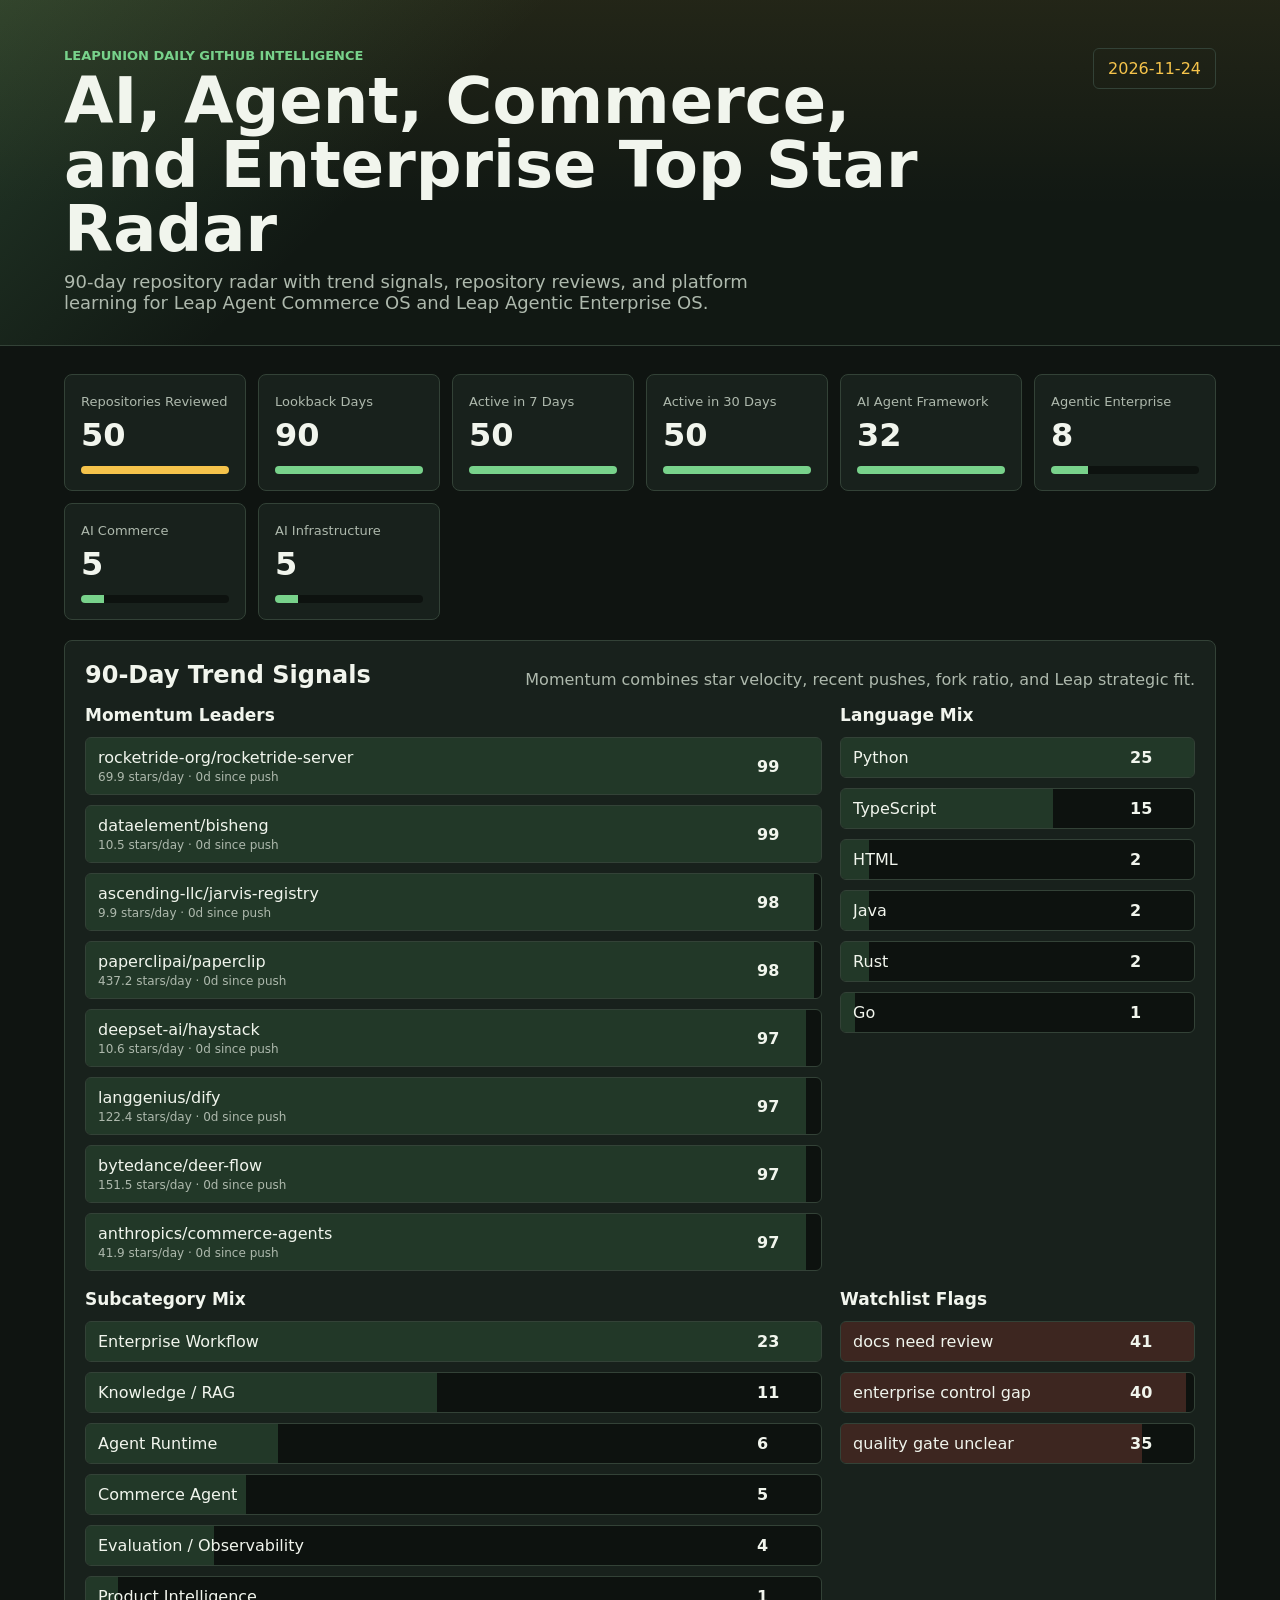
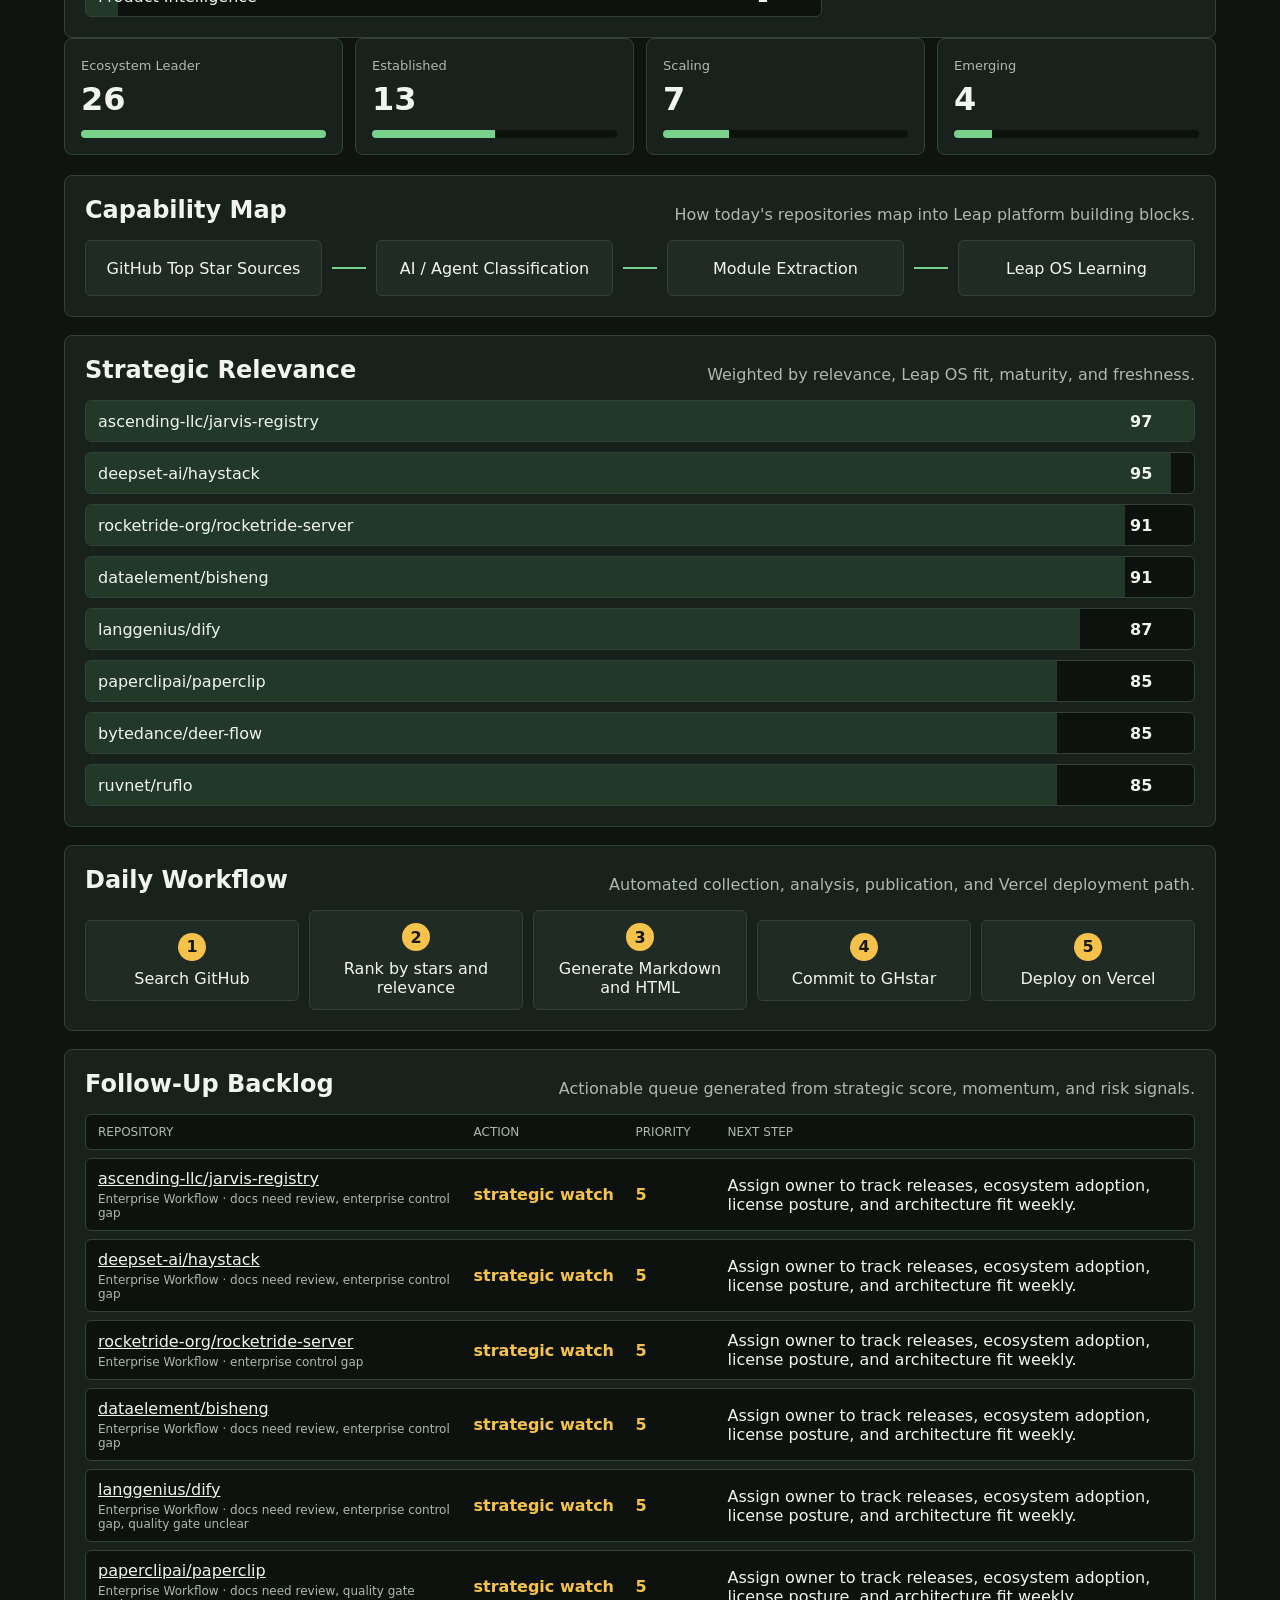
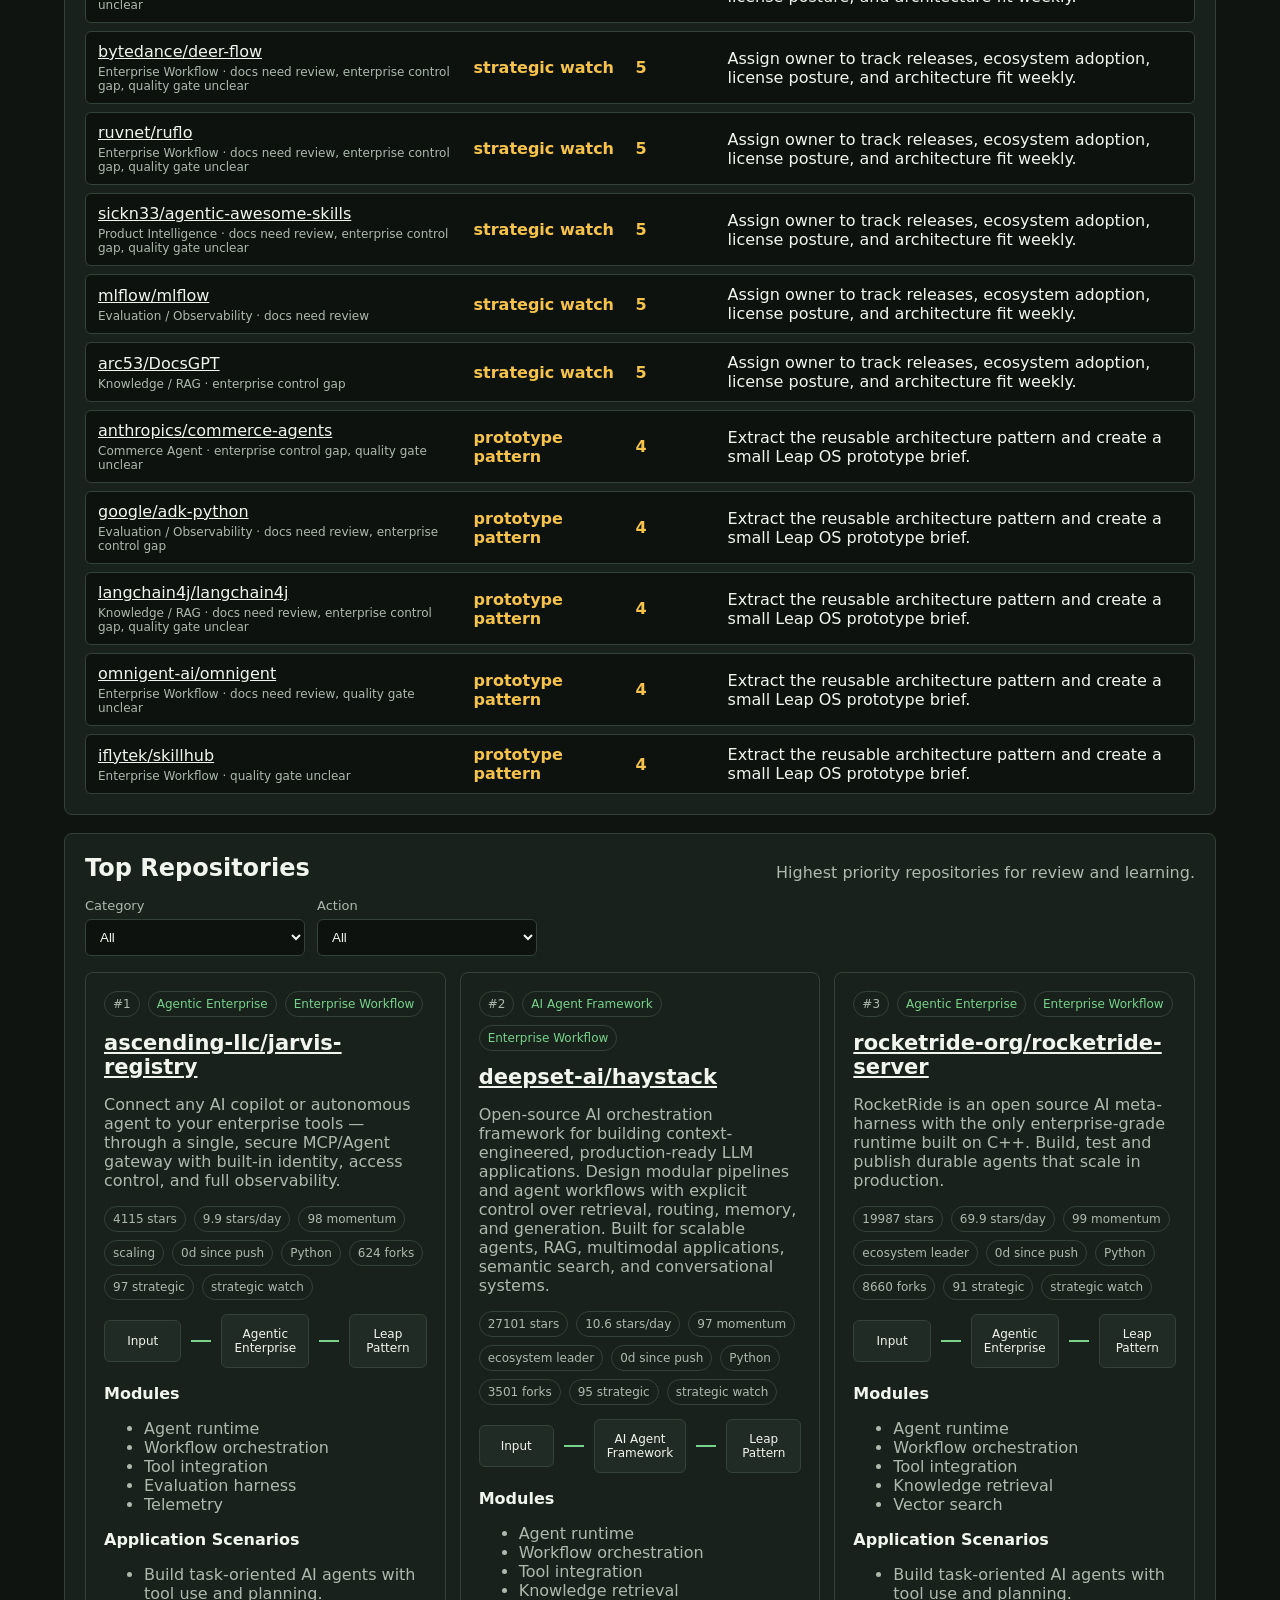
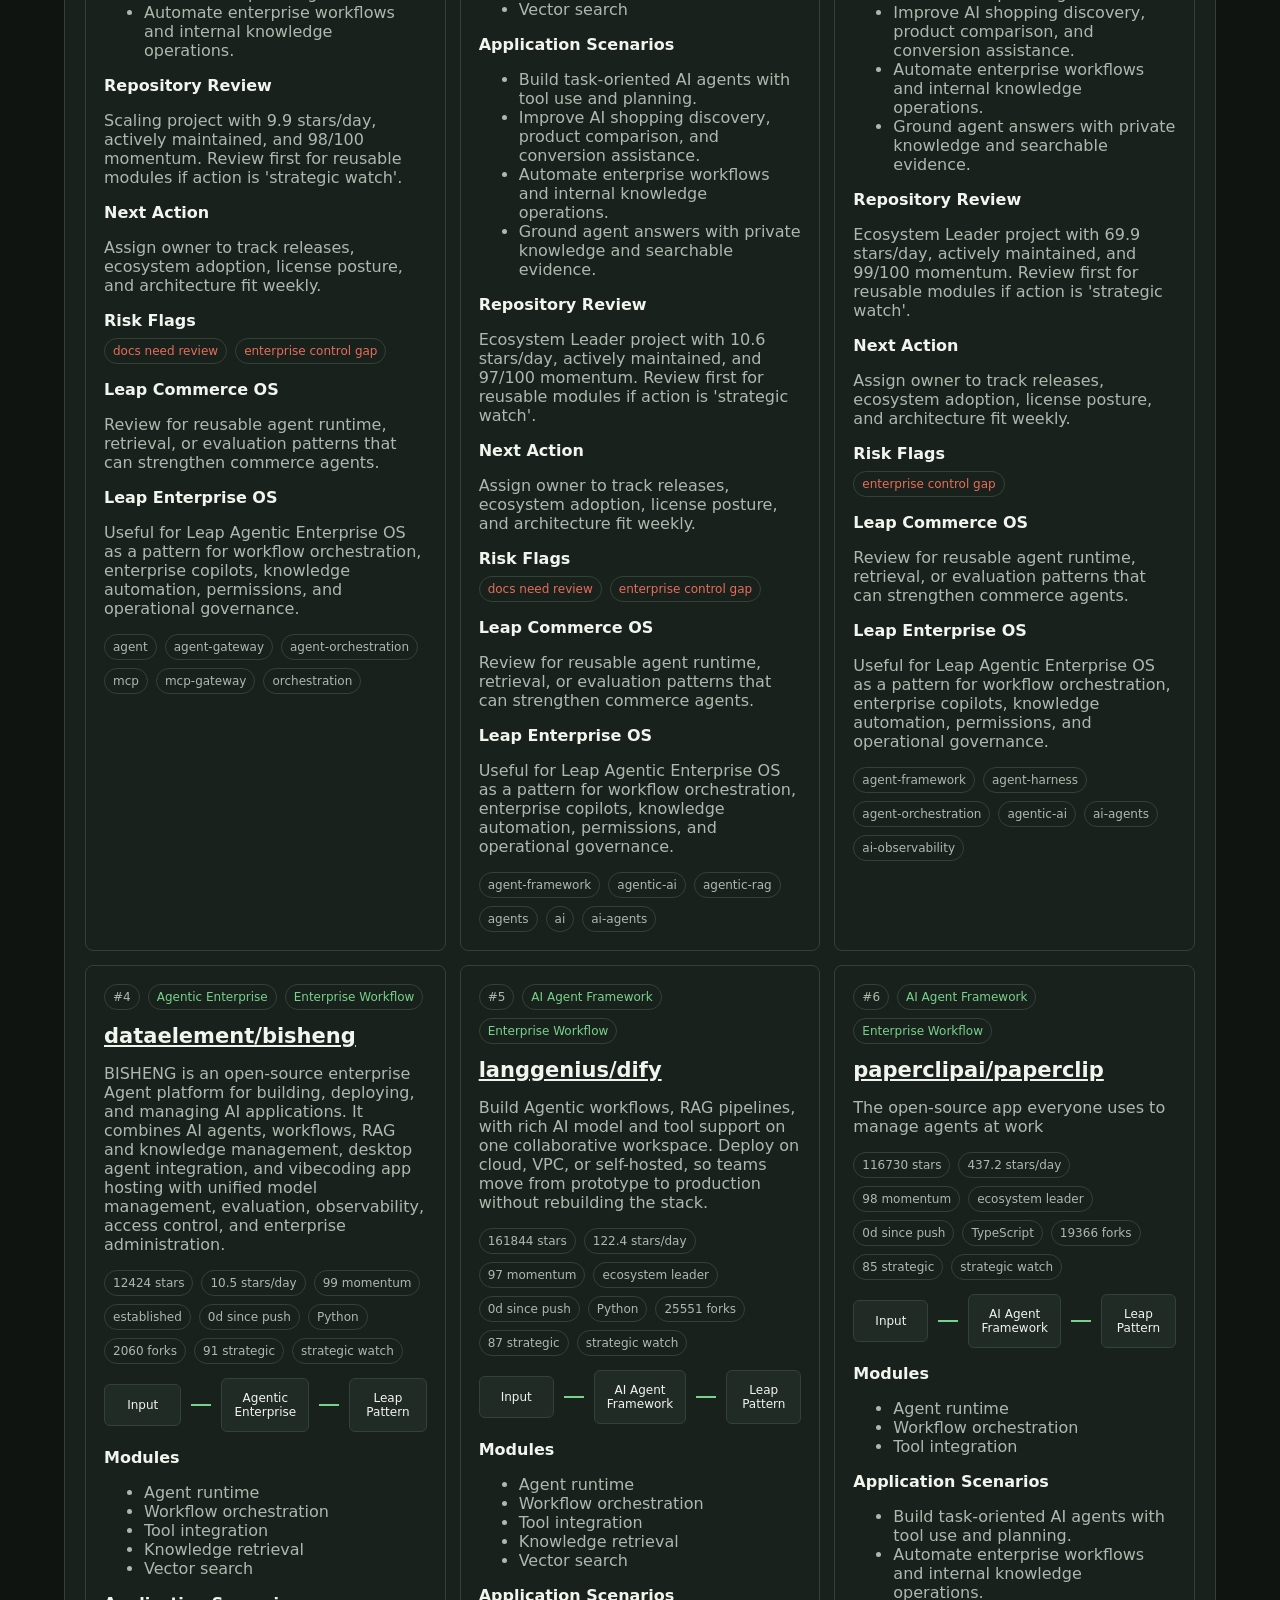
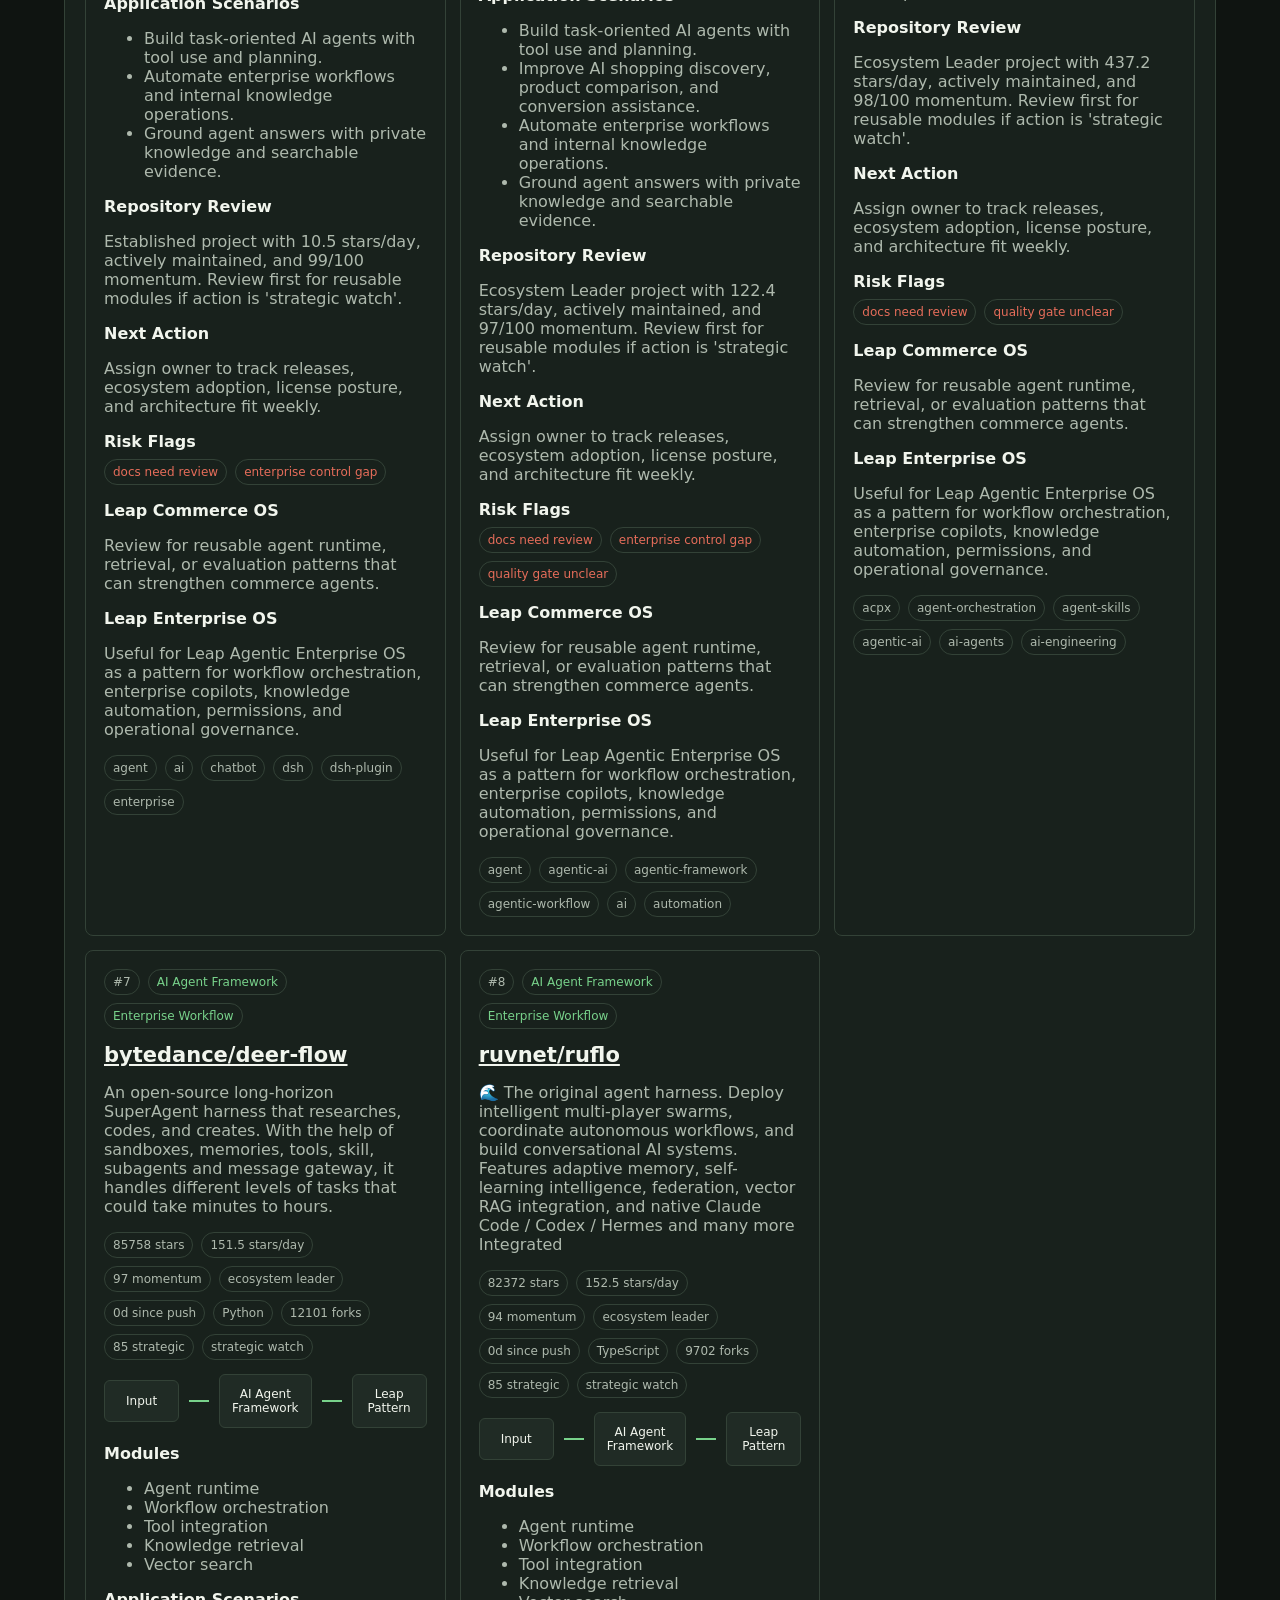
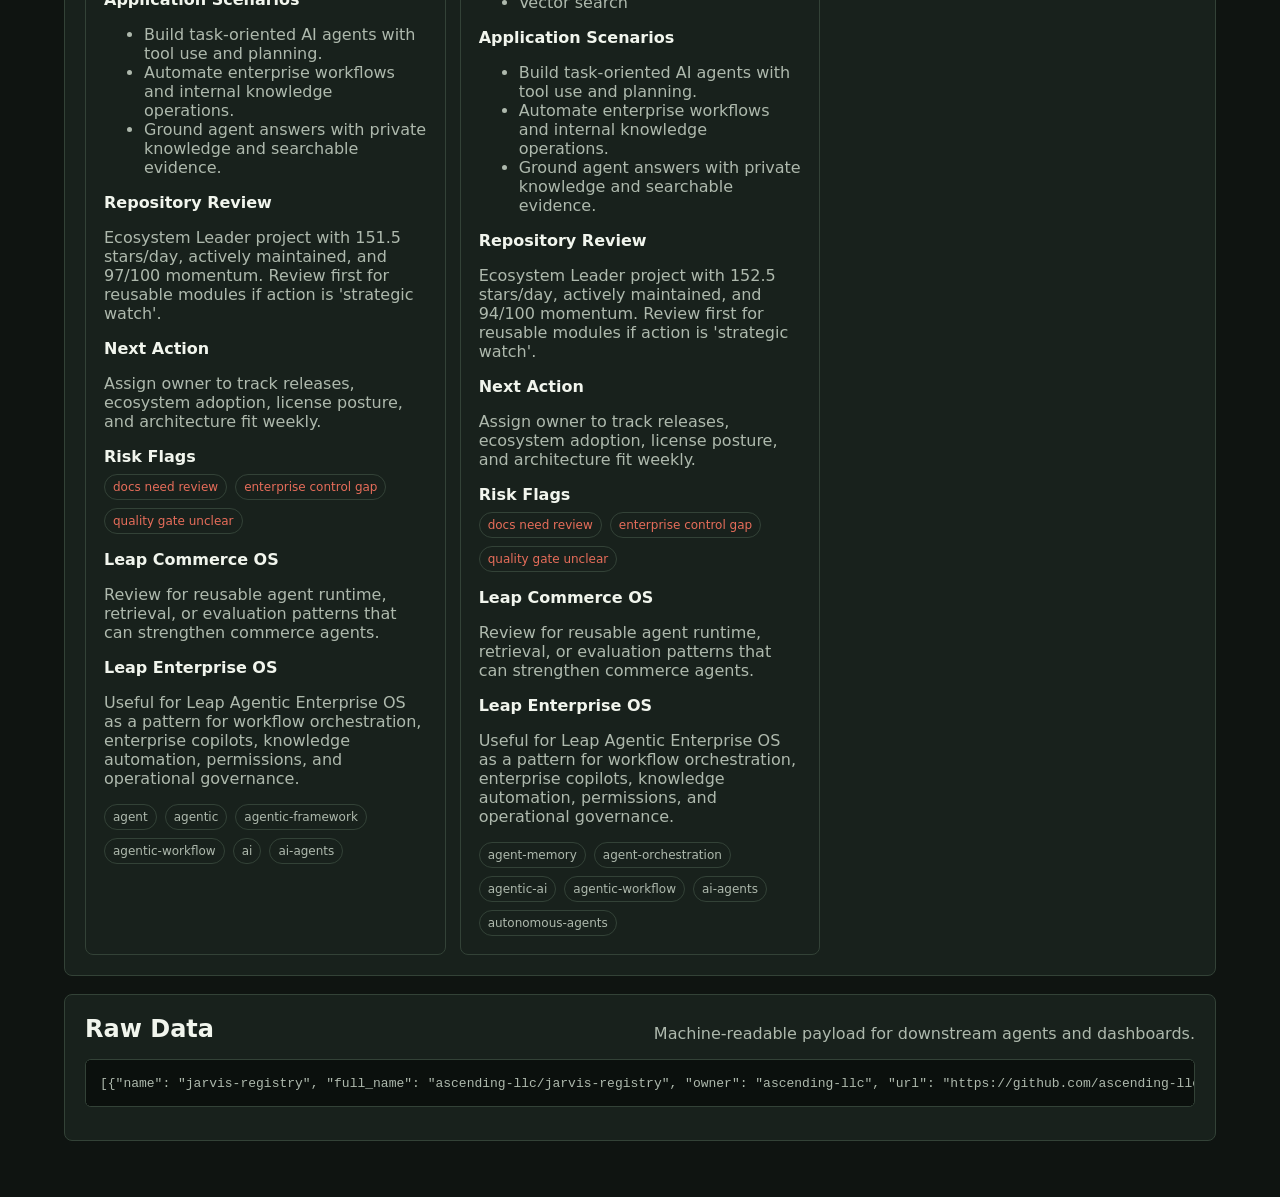
==== commit c865dccf: "chore: update daily GHstar report" ====
--- a/public/report.html
+++ b/public/report.html
@@ -30,8 +30,8 @@
         </article>
         <article class="metric">
           <span>Active in 7 Days</span>
-          <strong>49</strong>
-          <div class="bar"><i style="width:98.0%"></i></div>
+          <strong>50</strong>
+          <div class="bar"><i style="width:100.0%"></i></div>
         </article>
         <article class="metric">
           <span>Active in 30 Days</span>
@@ -41,29 +41,29 @@
 
         <article class="metric">
           <span>AI Agent Framework</span>
-          <strong>33</strong>
+          <strong>32</strong>
           <div class="bar"><i style="width:100.0%"></i></div>
         </article>
 
 
         <article class="metric">
           <span>Agentic Enterprise</span>
-          <strong>7</strong>
-          <div class="bar"><i style="width:21.2%"></i></div>
+          <strong>8</strong>
+          <div class="bar"><i style="width:25.0%"></i></div>
         </article>
 
 
         <article class="metric">
           <span>AI Commerce</span>
           <strong>5</strong>
-          <div class="bar"><i style="width:15.2%"></i></div>
+          <div class="bar"><i style="width:15.6%"></i></div>
         </article>
 
 
         <article class="metric">
           <span>AI Infrastructure</span>
           <strong>5</strong>
-          <div class="bar"><i style="width:15.2%"></i></div>
+          <div class="bar"><i style="width:15.6%"></i></div>
         </article>
 
       </section>
@@ -85,51 +85,51 @@
 
 
         <div class="score-row">
-          <span>dataelement/bisheng <em>10.5 stars/day · 1d since push</em></span>
+          <span>dataelement/bisheng <em>10.5 stars/day · 0d since push</em></span>
+          <b>99</b>
+          <i style="width:100.0%"></i>
+        </div>
+
+
+        <div class="score-row">
+          <span>ascending-llc/jarvis-registry <em>9.9 stars/day · 0d since push</em></span>
           <b>98</b>
           <i style="width:99.0%"></i>
         </div>
 
 
         <div class="score-row">
-          <span>paperclipai/paperclip <em>435.8 stars/day · 0d since push</em></span>
+          <span>paperclipai/paperclip <em>437.2 stars/day · 0d since push</em></span>
           <b>98</b>
           <i style="width:99.0%"></i>
         </div>
 
 
         <div class="score-row">
-          <span>ascending-llc/jarvis-registry <em>9.9 stars/day · 1d since push</em></span>
+          <span>deepset-ai/haystack <em>10.6 stars/day · 0d since push</em></span>
           <b>97</b>
           <i style="width:98.0%"></i>
         </div>
 
 
         <div class="score-row">
-          <span>bytedance/deer-flow <em>151.4 stars/day · 0d since push</em></span>
+          <span>langgenius/dify <em>122.4 stars/day · 0d since push</em></span>
           <b>97</b>
           <i style="width:98.0%"></i>
         </div>
 
 
         <div class="score-row">
-          <span>deepset-ai/haystack <em>10.6 stars/day · 1d since push</em></span>
-          <b>96</b>
-          <i style="width:97.0%"></i>
-        </div>
-
-
-        <div class="score-row">
-          <span>langgenius/dify <em>122.4 stars/day · 1d since push</em></span>
-          <b>96</b>
-          <i style="width:97.0%"></i>
-        </div>
-
-
-        <div class="score-row">
-          <span>omnigent-ai/omnigent <em>69.3 stars/day · 0d since push</em></span>
-          <b>96</b>
-          <i style="width:97.0%"></i>
+          <span>bytedance/deer-flow <em>151.5 stars/day · 0d since push</em></span>
+          <b>97</b>
+          <i style="width:98.0%"></i>
+        </div>
+
+
+        <div class="score-row">
+          <span>anthropics/commerce-agents <em>41.9 stars/day · 0d since push</em></span>
+          <b>97</b>
+          <i style="width:98.0%"></i>
         </div>
         </div>
           </div>
@@ -138,43 +138,43 @@
             <div class="score-chart">
         <div class="score-row compact">
           <span>Python</span>
-          <b>22</b>
+          <b>25</b>
           <i style="width:100.0%"></i>
         </div>
 
 
         <div class="score-row compact">
           <span>TypeScript</span>
-          <b>18</b>
-          <i style="width:81.8%"></i>
-        </div>
-
-
-        <div class="score-row compact">
-          <span>Java</span>
-          <b>3</b>
-          <i style="width:13.6%"></i>
+          <b>15</b>
+          <i style="width:60.0%"></i>
         </div>
 
 
         <div class="score-row compact">
           <span>HTML</span>
           <b>2</b>
-          <i style="width:9.1%"></i>
+          <i style="width:8.0%"></i>
+        </div>
+
+
+        <div class="score-row compact">
+          <span>Java</span>
+          <b>2</b>
+          <i style="width:8.0%"></i>
         </div>
 
 
         <div class="score-row compact">
           <span>Rust</span>
           <b>2</b>
-          <i style="width:9.1%"></i>
+          <i style="width:8.0%"></i>
         </div>
 
 
         <div class="score-row compact">
           <span>Go</span>
           <b>1</b>
-          <i style="width:4.5%"></i>
+          <i style="width:4.0%"></i>
         </div>
         </div>
           </div>
@@ -190,8 +190,8 @@
 
         <div class="score-row compact">
           <span>Knowledge / RAG</span>
-          <b>10</b>
-          <i style="width:43.5%"></i>
+          <b>11</b>
+          <i style="width:47.8%"></i>
         </div>
 
 
@@ -213,13 +213,6 @@
           <span>Evaluation / Observability</span>
           <b>4</b>
           <i style="width:17.4%"></i>
-        </div>
-
-
-        <div class="score-row compact">
-          <span>Infrastructure</span>
-          <b>1</b>
-          <i style="width:4.3%"></i>
         </div>
 
 
@@ -242,8 +235,8 @@
 
         <div class="score-row compact risk">
           <span>enterprise control gap</span>
-          <b>41</b>
-          <i style="width:100.0%"></i>
+          <b>40</b>
+          <i style="width:97.6%"></i>
         </div>
 
 
@@ -261,29 +254,29 @@
 
         <article class="metric">
           <span>Ecosystem Leader</span>
-          <strong>28</strong>
+          <strong>26</strong>
           <div class="bar"><i style="width:100.0%"></i></div>
         </article>
 
 
         <article class="metric">
           <span>Established</span>
-          <strong>11</strong>
-          <div class="bar"><i style="width:39.3%"></i></div>
+          <strong>13</strong>
+          <div class="bar"><i style="width:50.0%"></i></div>
         </article>
 
 
         <article class="metric">
           <span>Scaling</span>
-          <strong>6</strong>
-          <div class="bar"><i style="width:21.4%"></i></div>
+          <strong>7</strong>
+          <div class="bar"><i style="width:26.9%"></i></div>
         </article>
 
 
         <article class="metric">
           <span>Emerging</span>
-          <strong>5</strong>
-          <div class="bar"><i style="width:17.9%"></i></div>
+          <strong>4</strong>
+          <div class="bar"><i style="width:15.4%"></i></div>
         </article>
 
       </section>
@@ -488,14 +481,6 @@
 
 
     <div class="backlog-row">
-      <span><a href="https://github.com/omnigent-ai/omnigent">omnigent-ai/omnigent</a><em>Enterprise Workflow · docs need review, quality gate unclear</em></span>
-      <b>prototype pattern</b>
-      <strong>4</strong>
-      <span>Extract the reusable architecture pattern and create a small Leap OS prototype brief.</span>
-    </div>
-
-
-    <div class="backlog-row">
       <span><a href="https://github.com/google/adk-python">google/adk-python</a><em>Evaluation / Observability · docs need review, enterprise control gap</em></span>
       <b>prototype pattern</b>
       <strong>4</strong>
@@ -505,6 +490,14 @@
 
     <div class="backlog-row">
       <span><a href="https://github.com/langchain4j/langchain4j">langchain4j/langchain4j</a><em>Knowledge / RAG · docs need review, enterprise control gap, quality gate unclear</em></span>
+      <b>prototype pattern</b>
+      <strong>4</strong>
+      <span>Extract the reusable architecture pattern and create a small Leap OS prototype brief.</span>
+    </div>
+
+
+    <div class="backlog-row">
+      <span><a href="https://github.com/omnigent-ai/omnigent">omnigent-ai/omnigent</a><em>Enterprise Workflow · docs need review, quality gate unclear</em></span>
       <b>prototype pattern</b>
       <strong>4</strong>
       <span>Extract the reusable architecture pattern and create a small Leap OS prototype brief.</span>
@@ -557,13 +550,13 @@
       <h3><a href="https://github.com/ascending-llc/jarvis-registry">ascending-llc/jarvis-registry</a></h3>
       <p>Connect any AI copilot or autonomous agent to your enterprise tools — through a single, secure MCP/Agent gateway with built-in identity, access control, and full observability.</p>
       <div class="stats">
-        <span>4103 stars</span>
+        <span>4115 stars</span>
         <span>9.9 stars/day</span>
-        <span>97 momentum</span>
+        <span>98 momentum</span>
         <span>scaling</span>
-        <span>1d since push</span>
+        <span>0d since push</span>
         <span>Python</span>
-        <span>619 forks</span>
+        <span>624 forks</span>
         <span>97 strategic</span>
         <span>strategic watch</span>
       </div>
@@ -575,7 +568,7 @@
       <h4>Application Scenarios</h4>
       <ul><li>Build task-oriented AI agents with tool use and planning.</li><li>Automate enterprise workflows and internal knowledge operations.</li></ul>
       <h4>Repository Review</h4>
-      <p>Scaling project with 9.9 stars/day, actively maintained, and 97/100 momentum. Review first for reusable modules if action is &#x27;strategic watch&#x27;.</p>
+      <p>Scaling project with 9.9 stars/day, actively maintained, and 98/100 momentum. Review first for reusable modules if action is &#x27;strategic watch&#x27;.</p>
       <h4>Next Action</h4>
       <p>Assign owner to track releases, ecosystem adoption, license posture, and architecture fit weekly.</p>
       <h4>Risk Flags</h4>
@@ -597,13 +590,13 @@
       <h3><a href="https://github.com/deepset-ai/haystack">deepset-ai/haystack</a></h3>
       <p>Open-source AI orchestration framework for building context-engineered, production-ready LLM applications. Design modular pipelines and agent workflows with explicit control over retrieval, routing, memory, and generation. Built for scalable agents, RAG, multimodal applications, semantic search, and conversational systems.</p>
       <div class="stats">
-        <span>27086 stars</span>
+        <span>27101 stars</span>
         <span>10.6 stars/day</span>
-        <span>96 momentum</span>
+        <span>97 momentum</span>
         <span>ecosystem leader</span>
-        <span>1d since push</span>
+        <span>0d since push</span>
         <span>Python</span>
-        <span>3499 forks</span>
+        <span>3501 forks</span>
         <span>95 strategic</span>
         <span>strategic watch</span>
       </div>
@@ -615,7 +608,7 @@
       <h4>Application Scenarios</h4>
       <ul><li>Build task-oriented AI agents with tool use and planning.</li><li>Improve AI shopping discovery, product comparison, and conversion assistance.</li><li>Automate enterprise workflows and internal knowledge operations.</li><li>Ground agent answers with private knowledge and searchable evidence.</li></ul>
       <h4>Repository Review</h4>
-      <p>Ecosystem Leader project with 10.6 stars/day, actively maintained, and 96/100 momentum. Review first for reusable modules if action is &#x27;strategic watch&#x27;.</p>
+      <p>Ecosystem Leader project with 10.6 stars/day, actively maintained, and 97/100 momentum. Review first for reusable modules if action is &#x27;strategic watch&#x27;.</p>
       <h4>Next Action</h4>
       <p>Assign owner to track releases, ecosystem adoption, license posture, and architecture fit weekly.</p>
       <h4>Risk Flags</h4>
@@ -637,13 +630,13 @@
       <h3><a href="https://github.com/rocketride-org/rocketride-server">rocketride-org/rocketride-server</a></h3>
       <p>RocketRide is an open source AI meta-harness with the only enterprise-grade runtime built on C++. Build, test and publish durable agents that scale in production.</p>
       <div class="stats">
-        <span>19992 stars</span>
+        <span>19987 stars</span>
         <span>69.9 stars/day</span>
         <span>99 momentum</span>
         <span>ecosystem leader</span>
         <span>0d since push</span>
         <span>Python</span>
-        <span>8666 forks</span>
+        <span>8660 forks</span>
         <span>91 strategic</span>
         <span>strategic watch</span>
       </div>
@@ -677,13 +670,13 @@
       <h3><a href="https://github.com/dataelement/bisheng">dataelement/bisheng</a></h3>
       <p>BISHENG is an open-source enterprise Agent platform for building, deploying, and managing AI applications. It combines AI agents, workflows, RAG and knowledge management, desktop agent integration, and vibecoding app hosting with unified model management, evaluation, observability, access control, and enterprise administration.</p>
       <div class="stats">
-        <span>12413 stars</span>
+        <span>12424 stars</span>
         <span>10.5 stars/day</span>
-        <span>98 momentum</span>
+        <span>99 momentum</span>
         <span>established</span>
-        <span>1d since push</span>
+        <span>0d since push</span>
         <span>Python</span>
-        <span>2057 forks</span>
+        <span>2060 forks</span>
         <span>91 strategic</span>
         <span>strategic watch</span>
       </div>
@@ -695,7 +688,7 @@
       <h4>Application Scenarios</h4>
       <ul><li>Build task-oriented AI agents with tool use and planning.</li><li>Automate enterprise workflows and internal knowledge operations.</li><li>Ground agent answers with private knowledge and searchable evidence.</li></ul>
       <h4>Repository Review</h4>
-      <p>Established project with 10.5 stars/day, actively maintained, and 98/100 momentum. Review first for reusable modules if action is &#x27;strategic watch&#x27;.</p>
+      <p>Established project with 10.5 stars/day, actively maintained, and 99/100 momentum. Review first for reusable modules if action is &#x27;strategic watch&#x27;.</p>
       <h4>Next Action</h4>
       <p>Assign owner to track releases, ecosystem adoption, license posture, and architecture fit weekly.</p>
       <h4>Risk Flags</h4>
@@ -717,13 +710,13 @@
       <h3><a href="https://github.com/langgenius/dify">langgenius/dify</a></h3>
       <p>Build Agentic workflows, RAG pipelines, with rich AI model and tool support on one collaborative workspace. Deploy on cloud, VPC, or self-hosted, so teams move from prototype to production without rebuilding the stack.</p>
       <div class="stats">
-        <span>161769 stars</span>
+        <span>161844 stars</span>
         <span>122.4 stars/day</span>
-        <span>96 momentum</span>
+        <span>97 momentum</span>
         <span>ecosystem leader</span>
-        <span>1d since push</span>
+        <span>0d since push</span>
         <span>Python</span>
-        <span>25538 forks</span>
+        <span>25551 forks</span>
         <span>87 strategic</span>
         <span>strategic watch</span>
       </div>
@@ -735,7 +728,7 @@
       <h4>Application Scenarios</h4>
       <ul><li>Build task-oriented AI agents with tool use and planning.</li><li>Improve AI shopping discovery, product comparison, and conversion assistance.</li><li>Automate enterprise workflows and internal knowledge operations.</li><li>Ground agent answers with private knowledge and searchable evidence.</li></ul>
       <h4>Repository Review</h4>
-      <p>Ecosystem Leader project with 122.4 stars/day, actively maintained, and 96/100 momentum. Review first for reusable modules if action is &#x27;strategic watch&#x27;.</p>
+      <p>Ecosystem Leader project with 122.4 stars/day, actively maintained, and 97/100 momentum. Review first for reusable modules if action is &#x27;strategic watch&#x27;.</p>
       <h4>Next Action</h4>
       <p>Assign owner to track releases, ecosystem adoption, license posture, and architecture fit weekly.</p>
       <h4>Risk Flags</h4>
@@ -757,13 +750,13 @@
       <h3><a href="https://github.com/paperclipai/paperclip">paperclipai/paperclip</a></h3>
       <p>The open-source app everyone uses to manage agents at work</p>
       <div class="stats">
-        <span>116349 stars</span>
-        <span>435.8 stars/day</span>
+        <span>116730 stars</span>
+        <span>437.2 stars/day</span>
         <span>98 momentum</span>
         <span>ecosystem leader</span>
         <span>0d since push</span>
         <span>TypeScript</span>
-        <span>19317 forks</span>
+        <span>19366 forks</span>
         <span>85 strategic</span>
         <span>strategic watch</span>
       </div>
@@ -775,7 +768,7 @@
       <h4>Application Scenarios</h4>
       <ul><li>Build task-oriented AI agents with tool use and planning.</li><li>Automate enterprise workflows and internal knowledge operations.</li></ul>
       <h4>Repository Review</h4>
-      <p>Ecosystem Leader project with 435.8 stars/day, actively maintained, and 98/100 momentum. Review first for reusable modules if action is &#x27;strategic watch&#x27;.</p>
+      <p>Ecosystem Leader project with 437.2 stars/day, actively maintained, and 98/100 momentum. Review first for reusable modules if action is &#x27;strategic watch&#x27;.</p>
       <h4>Next Action</h4>
       <p>Assign owner to track releases, ecosystem adoption, license posture, and architecture fit weekly.</p>
       <h4>Risk Flags</h4>
@@ -797,13 +790,13 @@
       <h3><a href="https://github.com/bytedance/deer-flow">bytedance/deer-flow</a></h3>
       <p>An open-source long-horizon SuperAgent harness that researches, codes, and creates. With the help of sandboxes, memories, tools, skill, subagents and message gateway, it handles different levels of tasks that could take minutes to hours.</p>
       <div class="stats">
-        <span>85703 stars</span>
-        <span>151.4 stars/day</span>
+        <span>85758 stars</span>
+        <span>151.5 stars/day</span>
         <span>97 momentum</span>
         <span>ecosystem leader</span>
         <span>0d since push</span>
         <span>Python</span>
-        <span>12086 forks</span>
+        <span>12101 forks</span>
         <span>85 strategic</span>
         <span>strategic watch</span>
       </div>
@@ -815,7 +808,7 @@
       <h4>Application Scenarios</h4>
       <ul><li>Build task-oriented AI agents with tool use and planning.</li><li>Automate enterprise workflows and internal knowledge operations.</li><li>Ground agent answers with private knowledge and searchable evidence.</li></ul>
       <h4>Repository Review</h4>
-      <p>Ecosystem Leader project with 151.4 stars/day, actively maintained, and 97/100 momentum. Review first for reusable modules if action is &#x27;strategic watch&#x27;.</p>
+      <p>Ecosystem Leader project with 151.5 stars/day, actively maintained, and 97/100 momentum. Review first for reusable modules if action is &#x27;strategic watch&#x27;.</p>
       <h4>Next Action</h4>
       <p>Assign owner to track releases, ecosystem adoption, license posture, and architecture fit weekly.</p>
       <h4>Risk Flags</h4>
@@ -837,13 +830,13 @@
       <h3><a href="https://github.com/ruvnet/ruflo">ruvnet/ruflo</a></h3>
       <p>🌊 The original agent harness. Deploy intelligent multi-player swarms, coordinate autonomous workflows, and build conversational AI systems. Features adaptive memory, self-learning intelligence, federation, vector RAG integration, and native Claude Code / Codex / Hermes and many more Integrated</p>
       <div class="stats">
-        <span>82331 stars</span>
+        <span>82372 stars</span>
         <span>152.5 stars/day</span>
-        <span>93 momentum</span>
+        <span>94 momentum</span>
         <span>ecosystem leader</span>
-        <span>1d since push</span>
+        <span>0d since push</span>
         <span>TypeScript</span>
-        <span>9704 forks</span>
+        <span>9702 forks</span>
         <span>85 strategic</span>
         <span>strategic watch</span>
       </div>
@@ -855,7 +848,7 @@
       <h4>Application Scenarios</h4>
       <ul><li>Build task-oriented AI agents with tool use and planning.</li><li>Automate enterprise workflows and internal knowledge operations.</li><li>Ground agent answers with private knowledge and searchable evidence.</li></ul>
       <h4>Repository Review</h4>
-      <p>Ecosystem Leader project with 152.5 stars/day, actively maintained, and 93/100 momentum. Review first for reusable modules if action is &#x27;strategic watch&#x27;.</p>
+      <p>Ecosystem Leader project with 152.5 stars/day, actively maintained, and 94/100 momentum. Review first for reusable modules if action is &#x27;strategic watch&#x27;.</p>
       <h4>Next Action</h4>
       <p>Assign owner to track releases, ecosystem adoption, license posture, and architecture fit weekly.</p>
       <h4>Risk Flags</h4>
@@ -875,7 +868,7 @@
           <h2>Raw Data</h2>
           <p>Machine-readable payload for downstream agents and dashboards.</p>
         </div>
-        <pre id="raw-data">[{&quot;name&quot;: &quot;jarvis-registry&quot;, &quot;full_name&quot;: &quot;ascending-llc/jarvis-registry&quot;, &quot;owner&quot;: &quot;ascending-llc&quot;, &quot;url&quot;: &quot;https://github.com/ascending-llc/jarvis-registry&quot;, &quot;description&quot;: &quot;Connect any AI copilot or autonomous agent to your enterprise tools — through a single, secure MCP/Agent gateway with built-in identity, access control, and full observability.&quot;, &quot;language&quot;: &quot;Python&quot;, &quot;stars&quot;: 4103, &quot;forks&quot;: 619, &quot;topics&quot;: [&quot;agent&quot;, &quot;agent-gateway&quot;, &quot;agent-orchestration&quot;, &quot;mcp&quot;, &quot;mcp-gateway&quot;, &quot;orchestration&quot;], &quot;created_at&quot;: &quot;2025-10-04T01:52:24Z&quot;, &quot;updated_at&quot;: &quot;2026-11-24T00:34:45Z&quot;, &quot;pushed_at&quot;: &quot;2026-11-23T16:50:24Z&quot;, &quot;category&quot;: &quot;Agentic Enterprise&quot;, &quot;subcategory&quot;: &quot;Enterprise Workflow&quot;, &quot;relevance&quot;: 49, &quot;modules&quot;: [&quot;Agent runtime&quot;, &quot;Workflow orchestration&quot;, &quot;Tool integration&quot;, &quot;Evaluation harness&quot;, &quot;Telemetry&quot;], &quot;scenarios&quot;: [&quot;Build task-oriented AI agents with tool use and planning.&quot;, &quot;Automate enterprise workflows and internal knowledge operations.&quot;], &quot;risk_flags&quot;: [&quot;docs need review&quot;, &quot;enterprise control gap&quot;], &quot;follow_up_next_action&quot;: &quot;Assign owner to track releases, ecosystem adoption, license posture, and architecture fit weekly.&quot;, &quot;commerce_score&quot;: 6, &quot;enterprise_score&quot;: 12, &quot;strategic_score&quot;: 97, &quot;action_level&quot;: &quot;strategic watch&quot;, &quot;age_days&quot;: 416, &quot;days_since_push&quot;: 1, &quot;stars_per_day&quot;: 9.86, &quot;fork_ratio&quot;: 0.1509, &quot;momentum_score&quot;: 97, &quot;maturity_level&quot;: &quot;scaling&quot;, &quot;repository_review&quot;: &quot;Scaling project with 9.9 stars/day, actively maintained, and 97/100 momentum. Review first for reusable modules if action is &#x27;strategic watch&#x27;.&quot;, &quot;leap_commerce&quot;: &quot;Review for reusable agent runtime, retrieval, or evaluation patterns that can strengthen commerce agents.&quot;, &quot;leap_enterprise&quot;: &quot;Useful for Leap Agentic Enterprise OS as a pattern for workflow orchestration, enterprise copilots, knowledge automation, permissions, and operational governance.&quot;}, {&quot;name&quot;: &quot;haystack&quot;, &quot;full_name&quot;: &quot;deepset-ai/haystack&quot;, &quot;owner&quot;: &quot;deepset-ai&quot;, &quot;url&quot;: &quot;https://github.com/deepset-ai/haystack&quot;, &quot;description&quot;: &quot;Open-source AI orchestration framework for building context-engineered, production-ready LLM applications. Design modular pipelines and agent workflows with explicit control over retrieval, routing, memory, and generation. Built for scalable agents, RAG, multimodal applications, semantic search, and conversational systems.&quot;, &quot;language&quot;: &quot;Python&quot;, &quot;stars&quot;: 27086, &quot;forks&quot;: 3499, &quot;topics&quot;: [&quot;agent-framework&quot;, &quot;agentic-ai&quot;, &quot;agentic-rag&quot;, &quot;agents&quot;, &quot;ai&quot;, &quot;ai-agents&quot;, &quot;context-engineering&quot;, &quot;framework&quot;, &quot;genai&quot;, &quot;generative-ai&quot;, &quot;information-retrieval&quot;, &quot;large-language-models&quot;, &quot;llm&quot;, &quot;mcp&quot;, &quot;multi-agent&quot;, &quot;orchestration&quot;, &quot;python&quot;, &quot;rag&quot;, &quot;retrieval-augmented-generation&quot;, &quot;semantic-search&quot;], &quot;created_at&quot;: &quot;2019-11-14T09:05:28Z&quot;, &quot;updated_at&quot;: &quot;2026-11-23T22:31:35Z&quot;, &quot;pushed_at&quot;: &quot;2026-11-23T16:43:42Z&quot;, &quot;category&quot;: &quot;AI Agent Framework&quot;, &quot;subcategory&quot;: &quot;Enterprise Workflow&quot;, &quot;relevance&quot;: 59, &quot;modules&quot;: [&quot;Agent runtime&quot;, &quot;Workflow orchestration&quot;, &quot;Tool integration&quot;, &quot;Knowledge retrieval&quot;, &quot;Vector search&quot;], &quot;scenarios&quot;: [&quot;Build task-oriented AI agents with tool use and planning.&quot;, &quot;Improve AI shopping discovery, product comparison, and conversion assistance.&quot;, &quot;Automate enterprise workflows and internal knowledge operations.&quot;, &quot;Ground agent answers with private knowledge and searchable evidence.&quot;], &quot;risk_flags&quot;: [&quot;docs need review&quot;, &quot;enterprise control gap&quot;], &quot;follow_up_next_action&quot;: &quot;Assign owner to track releases, ecosystem adoption, license posture, and architecture fit weekly.&quot;, &quot;commerce_score&quot;: 6, &quot;enterprise_score&quot;: 6, &quot;strategic_score&quot;: 95, &quot;action_level&quot;: &quot;strategic watch&quot;, &quot;age_days&quot;: 2567, &quot;days_since_push&quot;: 1, &quot;stars_per_day&quot;: 10.55, &quot;fork_ratio&quot;: 0.1292, &quot;momentum_score&quot;: 96, &quot;maturity_level&quot;: &quot;ecosystem leader&quot;, &quot;repository_review&quot;: &quot;Ecosystem Leader project with 10.6 stars/day, actively maintained, and 96/100 momentum. Review first for reusable modules if action is &#x27;strategic watch&#x27;.&quot;, &quot;leap_commerce&quot;: &quot;Review for reusable agent runtime, retrieval, or evaluation patterns that can strengthen commerce agents.&quot;, &quot;leap_enterprise&quot;: &quot;Useful for Leap Agentic Enterprise OS as a pattern for workflow orchestration, enterprise copilots, knowledge automation, permissions, and operational governance.&quot;}, {&quot;name&quot;: &quot;rocketride-server&quot;, &quot;full_name&quot;: &quot;rocketride-org/rocketride-server&quot;, &quot;owner&quot;: &quot;rocketride-org&quot;, &quot;url&quot;: &quot;https://github.com/rocketride-org/rocketride-server&quot;, &quot;description&quot;: &quot;RocketRide is an open source AI meta-harness with the only enterprise-grade runtime built on C++. Build, test and publish durable agents that scale in production.&quot;, &quot;language&quot;: &quot;Python&quot;, &quot;stars&quot;: 19992, &quot;forks&quot;: 8666, &quot;topics&quot;: [&quot;agent-framework&quot;, &quot;agent-harness&quot;, &quot;agent-orchestration&quot;, &quot;agentic-ai&quot;, &quot;ai-agents&quot;, &quot;ai-observability&quot;, &quot;cpp&quot;, &quot;document-processing&quot;, &quot;llm&quot;, &quot;llmops&quot;, &quot;mcp&quot;, &quot;mcp-server&quot;, &quot;meta-harness&quot;, &quot;model-context-protocol&quot;, &quot;open-source&quot;, &quot;rag&quot;, &quot;self-hosted&quot;, &quot;visual-programming&quot;, &quot;vscode-extension&quot;, &quot;workflow-engine&quot;], &quot;created_at&quot;: &quot;2026-02-11T17:02:53Z&quot;, &quot;updated_at&quot;: &quot;2026-11-23T16:36:09Z&quot;, &quot;pushed_at&quot;: &quot;2026-11-24T00:44:45Z&quot;, &quot;category&quot;: &quot;Agentic Enterprise&quot;, &quot;subcategory&quot;: &quot;Enterprise Workflow&quot;, &quot;relevance&quot;: 49, &quot;modules&quot;: [&quot;Agent runtime&quot;, &quot;Workflow orchestration&quot;, &quot;Tool integration&quot;, &quot;Knowledge retrieval&quot;, &quot;Vector search&quot;], &quot;scenarios&quot;: [&quot;Build task-oriented AI agents with tool use and planning.&quot;, &quot;Improve AI shopping discovery, product comparison, and conversion assistance.&quot;, &quot;Automate enterprise workflows and internal knowledge operations.&quot;, &quot;Ground agent answers with private knowledge and searchable evidence.&quot;], &quot;risk_flags&quot;: [&quot;enterprise control gap&quot;], &quot;follow_up_next_action&quot;: &quot;Assign owner to track releases, ecosystem adoption, license posture, and architecture fit weekly.&quot;, &quot;commerce_score&quot;: 6, &quot;enterprise_score&quot;: 9, &quot;strategic_score&quot;: 91, &quot;action_level&quot;: &quot;strategic watch&quot;, &quot;age_days&quot;: 286, &quot;days_since_push&quot;: 0, &quot;stars_per_day&quot;: 69.9, &quot;fork_ratio&quot;: 0.4335, &quot;momentum_score&quot;: 99, &quot;maturity_level&quot;: &quot;ecosystem leader&quot;, &quot;repository_review&quot;: &quot;Ecosystem Leader project with 69.9 stars/day, actively maintained, and 99/100 momentum. Review first for reusable modules if action is &#x27;strategic watch&#x27;.&quot;, &quot;leap_commerce&quot;: &quot;Review for reusable agent runtime, retrieval, or evaluation patterns that can strengthen commerce agents.&quot;, &quot;leap_enterprise&quot;: &quot;Useful for Leap Agentic Enterprise OS as a pattern for workflow orchestration, enterprise copilots, knowledge automation, permissions, and operational governance.&quot;}, {&quot;name&quot;: &quot;bisheng&quot;, &quot;full_name&quot;: &quot;dataelement/bisheng&quot;, &quot;owner&quot;: &quot;dataelement&quot;, &quot;url&quot;: &quot;https://github.com/dataelement/bisheng&quot;, &quot;description&quot;: &quot;BISHENG is an open-source enterprise Agent platform for building, deploying, and managing AI applications. It combines AI agents, workflows, RAG and knowledge management, desktop agent integration, and vibecoding app hosting with unified model management, evaluation, observability, access control, and enterprise administration.&quot;, &quot;language&quot;: &quot;Python&quot;, &quot;stars&quot;: 12413, &quot;forks&quot;: 2057, &quot;topics&quot;: [&quot;agent&quot;, &quot;ai&quot;, &quot;chatbot&quot;, &quot;dsh&quot;, &quot;dsh-plugin&quot;, &quot;enterprise&quot;, &quot;finetune&quot;, &quot;genai&quot;, &quot;gpt&quot;, &quot;langchian&quot;, &quot;llm&quot;, &quot;llmdevops&quot;, &quot;llmops&quot;, &quot;ocr&quot;, &quot;openai&quot;, &quot;orchestration&quot;, &quot;python&quot;, &quot;rag&quot;, &quot;workflow&quot;], &quot;created_at&quot;: &quot;2023-08-28T10:00:24Z&quot;, &quot;updated_at&quot;: &quot;2026-11-23T22:51:02Z&quot;, &quot;pushed_at&quot;: &quot;2026-11-23T14:22:32Z&quot;, &quot;category&quot;: &quot;Agentic Enterprise&quot;, &quot;subcategory&quot;: &quot;Enterprise Workflow&quot;, &quot;relevance&quot;: 49, &quot;modules&quot;: [&quot;Agent runtime&quot;, &quot;Workflow orchestration&quot;, &quot;Tool integration&quot;, &quot;Knowledge retrieval&quot;, &quot;Vector search&quot;], &quot;scenarios&quot;: [&quot;Build task-oriented AI agents with tool use and planning.&quot;, &quot;Automate enterprise workflows and internal knowledge operations.&quot;, &quot;Ground agent answers with private knowledge and searchable evidence.&quot;], &quot;risk_flags&quot;: [&quot;docs need review&quot;, &quot;enterprise control gap&quot;], &quot;follow_up_next_action&quot;: &quot;Assign owner to track releases, ecosystem adoption, license posture, and architecture fit weekly.&quot;, &quot;commerce_score&quot;: 3, &quot;enterprise_score&quot;: 12, &quot;strategic_score&quot;: 91, &quot;action_level&quot;: &quot;strategic watch&quot;, &quot;age_days&quot;: 1184, &quot;days_since_push&quot;: 1, &quot;stars_per_day&quot;: 10.48, &quot;fork_ratio&quot;: 0.1657, &quot;momentum_score&quot;: 98, &quot;maturity_level&quot;: &quot;established&quot;, &quot;repository_review&quot;: &quot;Established project with 10.5 stars/day, actively maintained, and 98/100 momentum. Review first for reusable modules if action is &#x27;strategic watch&#x27;.&quot;, &quot;leap_commerce&quot;: &quot;Review for reusable agent runtime, retrieval, or evaluation patterns that can strengthen commerce agents.&quot;, &quot;leap_enterprise&quot;: &quot;Useful for Leap Agentic Enterprise OS as a pattern for workflow orchestration, enterprise copilots, knowledge automation, permissions, and operational governance.&quot;}, {&quot;name&quot;: &quot;dify&quot;, &quot;full_name&quot;: &quot;langgenius/dify&quot;, &quot;owner&quot;: &quot;langgenius&quot;, &quot;url&quot;: &quot;https://github.com/langgenius/dify&quot;, &quot;description&quot;: &quot;Build Agentic workflows, RAG pipelines, with rich AI model and tool support on one collaborative workspace. Deploy on cloud, VPC, or self-hosted, so teams move from prototype to production without rebuilding the stack.&quot;, &quot;language&quot;: &quot;Python&quot;, &quot;stars&quot;: 161769, &quot;forks&quot;: 25538, &quot;topics&quot;: [&quot;agent&quot;, &quot;agentic-ai&quot;, &quot;agentic-framework&quot;, &quot;agentic-workflow&quot;, &quot;ai&quot;, &quot;automation&quot;, &quot;claude&quot;, &quot;deepseek&quot;, &quot;genai&quot;, &quot;gpt&quot;, &quot;llm&quot;, &quot;low-code&quot;, &quot;mcp&quot;, &quot;nextjs&quot;, &quot;no-code&quot;, &quot;openai&quot;, &quot;python&quot;, &quot;skills&quot;, &quot;workflow&quot;], &quot;created_at&quot;: &quot;2023-04-12T07:40:24Z&quot;, &quot;updated_at&quot;: &quot;2026-11-24T00:46:05Z&quot;, &quot;pushed_at&quot;: &quot;2026-11-23T23:07:35Z&quot;, &quot;category&quot;: &quot;AI Agent Framework&quot;, &quot;subcategory&quot;: &quot;Enterprise Workflow&quot;, &quot;relevance&quot;: 39, &quot;modules&quot;: [&quot;Agent runtime&quot;, &quot;Workflow orchestration&quot;, &quot;Tool integration&quot;, &quot;Knowledge retrieval&quot;, &quot;Vector search&quot;], &quot;scenarios&quot;: [&quot;Build task-oriented AI agents with tool use and planning.&quot;, &quot;Improve AI shopping discovery, product comparison, and conversion assistance.&quot;, &quot;Automate enterprise workflows and internal knowledge operations.&quot;, &quot;Ground agent answers with private knowledge and searchable evidence.&quot;], &quot;risk_flags&quot;: [&quot;docs need review&quot;, &quot;enterprise control gap&quot;, &quot;quality gate unclear&quot;], &quot;follow_up_next_action&quot;: &quot;Assign owner to track releases, ecosystem adoption, license posture, and architecture fit weekly.&quot;, &quot;commerce_score&quot;: 9, &quot;enterprise_score&quot;: 9, &quot;strategic_score&quot;: 87, &quot;action_level&quot;: &quot;strategic watch&quot;, &quot;age_days&quot;: 1322, &quot;days_since_push&quot;: 1, &quot;stars_per_day&quot;: 122.37, &quot;fork_ratio&quot;: 0.1579, &quot;momentum_score&quot;: 96, &quot;maturity_level&quot;: &quot;ecosystem leader&quot;, &quot;repository_review&quot;: &quot;Ecosystem Leader project with 122.4 stars/day, actively maintained, and 96/100 momentum. Review first for reusable modules if action is &#x27;strategic watch&#x27;.&quot;, &quot;leap_commerce&quot;: &quot;Review for reusable agent runtime, retrieval, or evaluation patterns that can strengthen commerce agents.&quot;, &quot;leap_enterprise&quot;: &quot;Useful for Leap Agentic Enterprise OS as a pattern for workflow orchestration, enterprise copilots, knowledge automation, permissions, and operational governance.&quot;}, {&quot;name&quot;: &quot;paperclip&quot;, &quot;full_name&quot;: &quot;paperclipai/paperclip&quot;, &quot;owner&quot;: &quot;paperclipai&quot;, &quot;url&quot;: &quot;https://github.com/paperclipai/paperclip&quot;, &quot;description&quot;: &quot;The open-source app everyone uses to manage agents at work&quot;, &quot;language&quot;: &quot;TypeScript&quot;, &quot;stars&quot;: 116349, &quot;forks&quot;: 19317, &quot;topics&quot;: [&quot;acpx&quot;, &quot;agent-orchestration&quot;, &quot;agent-skills&quot;, &quot;agentic-ai&quot;, &quot;ai-agents&quot;, &quot;ai-engineering&quot;, &quot;ai-governance&quot;, &quot;ai-tools&quot;, &quot;autonomous-agents&quot;, &quot;claude&quot;, &quot;claude-code&quot;, &quot;claude-skills&quot;, &quot;codex&quot;, &quot;hermes&quot;, &quot;llm&quot;, &quot;mcp&quot;, &quot;multi-agent&quot;, &quot;openclaw&quot;, &quot;project-management&quot;, &quot;workflow-automation&quot;], &quot;created_at&quot;: &quot;2026-03-02T15:01:51Z&quot;, &quot;updated_at&quot;: &quot;2026-11-24T00:46:08Z&quot;, &quot;pushed_at&quot;: &quot;2026-11-24T00:46:02Z&quot;, &quot;category&quot;: &quot;AI Agent Framework&quot;, &quot;subcategory&quot;: &quot;Enterprise Workflow&quot;, &quot;relevance&quot;: 49, &quot;modules&quot;: [&quot;Agent runtime&quot;, &quot;Workflow orchestration&quot;, &quot;Tool integration&quot;], &quot;scenarios&quot;: [&quot;Build task-oriented AI agents with tool use and planning.&quot;, &quot;Automate enterprise workflows and internal knowledge operations.&quot;], &quot;risk_flags&quot;: [&quot;docs need review&quot;, &quot;quality gate unclear&quot;], &quot;follow_up_next_action&quot;: &quot;Assign owner to track releases, ecosystem adoption, license posture, and architecture fit weekly.&quot;, &quot;commerce_score&quot;: 3, &quot;enterprise_score&quot;: 9, &quot;strategic_score&quot;: 85, &quot;action_level&quot;: &quot;strategic watch&quot;, &quot;age_days&quot;: 267, &quot;days_since_push&quot;: 0, &quot;stars_per_day&quot;: 435.76, &quot;fork_ratio&quot;: 0.166, &quot;momentum_score&quot;: 98, &quot;maturity_level&quot;: &quot;ecosystem leader&quot;, &quot;repository_review&quot;: &quot;Ecosystem Leader project with 435.8 stars/day, actively maintained, and 98/100 momentum. Review first for reusable modules if action is &#x27;strategic watch&#x27;.&quot;, &quot;leap_commerce&quot;: &quot;Review for reusable agent runtime, retrieval, or evaluation patterns that can strengthen commerce agents.&quot;, &quot;leap_enterprise&quot;: &quot;Useful for Leap Agentic Enterprise OS as a pattern for workflow orchestration, enterprise copilots, knowledge automation, permissions, and operational governance.&quot;}, {&quot;name&quot;: &quot;deer-flow&quot;, &quot;full_name&quot;: &quot;bytedance/deer-flow&quot;, &quot;owner&quot;: &quot;bytedance&quot;, &quot;url&quot;: &quot;https://github.com/bytedance/deer-flow&quot;, &quot;description&quot;: &quot;An open-source long-horizon SuperAgent harness that researches, codes, and creates. With the help of sandboxes, memories, tools, skill, subagents and message gateway, it handles different levels of tasks that could take minutes to hours.&quot;, &quot;language&quot;: &quot;Python&quot;, &quot;stars&quot;: 85703, &quot;forks&quot;: 12086, &quot;topics&quot;: [&quot;agent&quot;, &quot;agentic&quot;, &quot;agentic-framework&quot;, &quot;agentic-workflow&quot;, &quot;ai&quot;, &quot;ai-agents&quot;, &quot;deep-research&quot;, &quot;harness&quot;, &quot;langchain&quot;, &quot;langgraph&quot;, &quot;langmanus&quot;, &quot;llm&quot;, &quot;multi-agent&quot;, &quot;nodejs&quot;, &quot;podcast&quot;, &quot;python&quot;, &quot;superagent&quot;, &quot;typescript&quot;], &quot;created_at&quot;: &quot;2025-05-07T02:50:19Z&quot;, &quot;updated_at&quot;: &quot;2026-11-24T00:26:58Z&quot;, &quot;pushed_at&quot;: &quot;2026-11-24T00:43:44Z&quot;, &quot;category&quot;: &quot;AI Agent Framework&quot;, &quot;subcategory&quot;: &quot;Enterprise Workflow&quot;, &quot;relevance&quot;: 49, &quot;modules&quot;: [&quot;Agent runtime&quot;, &quot;Workflow orchestration&quot;, &quot;Tool integration&quot;, &quot;Knowledge retrieval&quot;, &quot;Vector search&quot;], &quot;scenarios&quot;: [&quot;Build task-oriented AI agents with tool use and planning.&quot;, &quot;Automate enterprise workflows and internal knowledge operations.&quot;, &quot;Ground agent answers with private knowledge and searchable evidence.&quot;], &quot;risk_flags&quot;: [&quot;docs need review&quot;, &quot;enterprise control gap&quot;, &quot;quality gate unclear&quot;], &quot;follow_up_next_action&quot;: &quot;Assign owner to track releases, ecosystem adoption, license posture, and architecture fit weekly.&quot;, &quot;commerce_score&quot;: 3, &quot;enterprise_score&quot;: 9, &quot;strategic_score&quot;: 85, &quot;action_level&quot;: &quot;strategic watch&quot;, &quot;age_days&quot;: 566, &quot;days_since_push&quot;: 0, &quot;stars_per_day&quot;: 151.42, &quot;fork_ratio&quot;: 0.141, &quot;momentum_score&quot;: 97, &quot;maturity_level&quot;: &quot;ecosystem leader&quot;, &quot;repository_review&quot;: &quot;Ecosystem Leader project with 151.4 stars/day, actively maintained, and 97/100 momentum. Review first for reusable modules if action is &#x27;strategic watch&#x27;.&quot;, &quot;leap_commerce&quot;: &quot;Review for reusable agent runtime, retrieval, or evaluation patterns that can strengthen commerce agents.&quot;, &quot;leap_enterprise&quot;: &quot;Useful for Leap Agentic Enterprise OS as a pattern for workflow orchestration, enterprise copilots, knowledge automation, permissions, and operational governance.&quot;}, {&quot;name&quot;: &quot;ruflo&quot;, &quot;full_name&quot;: &quot;ruvnet/ruflo&quot;, &quot;owner&quot;: &quot;ruvnet&quot;, &quot;url&quot;: &quot;https://github.com/ruvnet/ruflo&quot;, &quot;description&quot;: &quot;🌊 The original agent harness. Deploy intelligent multi-player swarms, coordinate autonomous workflows, and build conversational AI systems. Features adaptive memory, self-learning intelligence, federation, vector RAG integration, and native Claude Code / Codex / Hermes and many more Integrated&quot;, &quot;language&quot;: &quot;TypeScript&quot;, &quot;stars&quot;: 82331, &quot;forks&quot;: 9704, &quot;topics&quot;: [&quot;agent-memory&quot;, &quot;agent-orchestration&quot;, &quot;agentic-ai&quot;, &quot;agentic-workflow&quot;, &quot;ai-agents&quot;, &quot;autonomous-agents&quot;, &quot;claude&quot;, &quot;claude-code&quot;, &quot;codex&quot;, &quot;hnsw&quot;, &quot;mcp&quot;, &quot;mcp-server&quot;, &quot;multi-agent&quot;, &quot;multi-agent-systems&quot;, &quot;plugins&quot;, &quot;rvf&quot;, &quot;swarm&quot;, &quot;swarm-intelligence&quot;, &quot;typescript&quot;, &quot;vector-search&quot;], &quot;created_at&quot;: &quot;2025-06-02T21:24:20Z&quot;, &quot;updated_at&quot;: &quot;2026-11-24T00:19:15Z&quot;, &quot;pushed_at&quot;: &quot;2026-11-23T23:25:01Z&quot;, &quot;category&quot;: &quot;AI Agent Framework&quot;, &quot;subcategory&quot;: &quot;Enterprise Workflow&quot;, &quot;relevance&quot;: 49, &quot;modules&quot;: [&quot;Agent runtime&quot;, &quot;Workflow orchestration&quot;, &quot;Tool integration&quot;, &quot;Knowledge retrieval&quot;, &quot;Vector search&quot;], &quot;scenarios&quot;: [&quot;Build task-oriented AI agents with tool use and planning.&quot;, &quot;Automate enterprise workflows and internal knowledge operations.&quot;, &quot;Ground agent answers with private knowledge and searchable evidence.&quot;], &quot;risk_flags&quot;: [&quot;docs need review&quot;, &quot;enterprise control gap&quot;, &quot;quality gate unclear&quot;], &quot;follow_up_next_action&quot;: &quot;Assign owner to track releases, ecosystem adoption, license posture, and architecture fit weekly.&quot;, &quot;commerce_score&quot;: 3, &quot;enterprise_score&quot;: 9, &quot;strategic_score&quot;: 85, &quot;action_level&quot;: &quot;strategic watch&quot;, &quot;age_days&quot;: 540, &quot;days_since_push&quot;: 1, &quot;stars_per_day&quot;: 152.46, &quot;fork_ratio&quot;: 0.1179, &quot;momentum_score&quot;: 93, &quot;maturity_level&quot;: &quot;ecosystem leader&quot;, &quot;repository_review&quot;: &quot;Ecosystem Leader project with 152.5 stars/day, actively maintained, and 93/100 momentum. Review first for reusable modules if action is &#x27;strategic watch&#x27;.&quot;, &quot;leap_commerce&quot;: &quot;Review for reusable agent runtime, retrieval, or evaluation patterns that can strengthen commerce agents.&quot;, &quot;leap_enterprise&quot;: &quot;Useful for Leap Agentic Enterprise OS as a pattern for workflow orchestration, enterprise copilots, knowledge automation, permissions, and operational governance.&quot;}, {&quot;name&quot;: &quot;agentic-awesome-skills&quot;, &quot;full_name&quot;: &quot;sickn33/agentic-awesome-skills&quot;, &quot;owner&quot;: &quot;sickn33&quot;, &quot;url&quot;: &quot;https://github.com/sickn33/agentic-awesome-skills&quot;, &quot;description&quot;: &quot;3,000+ reusable AI agent skills for Claude Code, Codex, Cursor and Gemini CLI. AAS Core adds local catalog discovery, agent-owned selection and plan preview. CLI, MCP and plugins.&quot;, &quot;language&quot;: &quot;Python&quot;, &quot;stars&quot;: 50210, &quot;forks&quot;: 7284, &quot;topics&quot;: [&quot;agent-skills&quot;, &quot;agentic-skills&quot;, &quot;ai-agent-skills&quot;, &quot;ai-agents&quot;, &quot;ai-coding&quot;, &quot;ai-workflows&quot;, &quot;antigravity&quot;, &quot;antigravity-skills&quot;, &quot;claude-code&quot;, &quot;claude-code-skills&quot;, &quot;codex-cli&quot;, &quot;codex-skills&quot;, &quot;cursor&quot;, &quot;cursor-skills&quot;, &quot;developer-tools&quot;, &quot;gemini-cli&quot;, &quot;gemini-skills&quot;, &quot;kiro&quot;, &quot;mcp&quot;, &quot;skill-library&quot;], &quot;created_at&quot;: &quot;2026-01-14T17:48:09Z&quot;, &quot;updated_at&quot;: &quot;2026-11-24T00:03:28Z&quot;, &quot;pushed_at&quot;: &quot;2026-11-23T21:06:36Z&quot;, &quot;category&quot;: &quot;AI Agent Framework&quot;, &quot;subcategory&quot;: &quot;Product Intelligence&quot;, &quot;relevance&quot;: 39, &quot;modules&quot;: [&quot;Agent runtime&quot;, &quot;Workflow orchestration&quot;, &quot;Tool integration&quot;], &quot;scenarios&quot;: [&quot;Build task-oriented AI agents with tool use and planning.&quot;, &quot;Automate enterprise workflows and internal knowledge operations.&quot;], &quot;risk_flags&quot;: [&quot;docs need review&quot;, &quot;enterprise control gap&quot;, &quot;quality gate unclear&quot;], &quot;follow_up_next_action&quot;: &quot;Assign owner to track releases, ecosystem adoption, license posture, and architecture fit weekly.&quot;, &quot;commerce_score&quot;: 9, &quot;enterprise_score&quot;: 6, &quot;strategic_score&quot;: 81, &quot;action_level&quot;: &quot;strategic watch&quot;, &quot;age_days&quot;: 314, &quot;days_since_push&quot;: 1, &quot;stars_per_day&quot;: 159.9, &quot;fork_ratio&quot;: 0.1451, &quot;momentum_score&quot;: 95, &quot;maturity_level&quot;: &quot;ecosystem leader&quot;, &quot;repository_review&quot;: &quot;Ecosystem Leader project with 159.9 stars/day, actively maintained, and 95/100 momentum. Review first for reusable modules if action is &#x27;strategic watch&#x27;.&quot;, &quot;leap_commerce&quot;: &quot;Review for reusable agent runtime, retrieval, or evaluation patterns that can strengthen commerce agents.&quot;, &quot;leap_enterprise&quot;: &quot;Useful for Leap Agentic Enterprise OS as a pattern for workflow orchestration, enterprise copilots, knowledge automation, permissions, and operational governance.&quot;}, {&quot;name&quot;: &quot;mlflow&quot;, &quot;full_name&quot;: &quot;mlflow/mlflow&quot;, &quot;owner&quot;: &quot;mlflow&quot;, &quot;url&quot;: &quot;https://github.com/mlflow/mlflow&quot;, &quot;description&quot;: &quot;The open source AI engineering platform for agents, LLMs, and ML models. MLflow enables teams of all sizes to debug, evaluate, monitor, and optimize production-quality AI applications while controlling costs and managing access to models and data.&quot;, &quot;language&quot;: &quot;Python&quot;, &quot;stars&quot;: 28944, &quot;forks&quot;: 6646, &quot;topics&quot;: [&quot;agentops&quot;, &quot;agents&quot;, &quot;ai&quot;, &quot;ai-governance&quot;, &quot;apache-spark&quot;, &quot;evaluation&quot;, &quot;langchain&quot;, &quot;llm-evaluation&quot;, &quot;llmops&quot;, &quot;machine-learning&quot;, &quot;ml&quot;, &quot;mlflow&quot;, &quot;mlops&quot;, &quot;model-management&quot;, &quot;observability&quot;, &quot;open-source&quot;, &quot;openai&quot;, &quot;prompt-engineering&quot;], &quot;created_at&quot;: &quot;2018-06-05T16:05:58Z&quot;, &quot;updated_at&quot;: &quot;2026-11-23T22:37:22Z&quot;, &quot;pushed_at&quot;: &quot;2026-11-24T00:41:04Z&quot;, &quot;category&quot;: &quot;AI Infrastructure&quot;, &quot;subcategory&quot;: &quot;Evaluation / Observability&quot;, &quot;relevance&quot;: 39, &quot;modules&quot;: [&quot;Agent runtime&quot;, &quot;Workflow orchestration&quot;, &quot;Tool integration&quot;, &quot;Evaluation harness&quot;, &quot;Telemetry&quot;], &quot;scenarios&quot;: [&quot;Build task-oriented AI agents with tool use and planning.&quot;, &quot;Improve AI shopping discovery, product comparison, and conversion assistance.&quot;], &quot;risk_flags&quot;: [&quot;docs need review&quot;], &quot;follow_up_next_action&quot;: &quot;Assign owner to track releases, ecosystem adoption, license posture, and architecture fit weekly.&quot;, &quot;commerce_score&quot;: 9, &quot;enterprise_score&quot;: 6, &quot;strategic_score&quot;: 81, &quot;action_level&quot;: &quot;strategic watch&quot;, &quot;age_days&quot;: 3094, &quot;days_since_push&quot;: 0, &quot;stars_per_day&quot;: 9.35, &quot;fork_ratio&quot;: 0.2296, &quot;momentum_score&quot;: 94, &quot;maturity_level&quot;: &quot;ecosystem leader&quot;, &quot;repository_review&quot;: &quot;Ecosystem Leader project with 9.4 stars/day, actively maintained, and 94/100 momentum. Review first for reusable modules if action is &#x27;strategic watch&#x27;.&quot;, &quot;leap_commerce&quot;: &quot;Review for reusable agent runtime, retrieval, or evaluation patterns that can strengthen commerce agents.&quot;, &quot;leap_enterprise&quot;: &quot;Useful for Leap Agentic Enterprise OS as a pattern for workflow orchestration, enterprise copilots, knowledge automation, permissions, and operational governance.&quot;}, {&quot;name&quot;: &quot;DocsGPT&quot;, &quot;full_name&quot;: &quot;arc53/DocsGPT&quot;, &quot;owner&quot;: &quot;arc53&quot;, &quot;url&quot;: &quot;https://github.com/arc53/DocsGPT&quot;, &quot;description&quot;: &quot;Private AI platform for agents, assistants and enterprise search. Built-in Agent Builder, Deep research, Document analysis, Multi-model support, and API connectivity for agents.&quot;, &quot;language&quot;: &quot;Python&quot;, &quot;stars&quot;: 18380, &quot;forks&quot;: 2258, &quot;topics&quot;: [&quot;agent-builder&quot;, &quot;agents&quot;, &quot;ai&quot;, &quot;chatgpt&quot;, &quot;docsgpt&quot;, &quot;hacktoberfest&quot;, &quot;hacktoberfest-swag&quot;, &quot;hacktoberfest2026&quot;, &quot;information-retrieval&quot;, &quot;language-model&quot;, &quot;llm&quot;, &quot;machine-learning&quot;, &quot;natural-language-processing&quot;, &quot;python&quot;, &quot;pytorch&quot;, &quot;rag&quot;, &quot;react&quot;, &quot;search&quot;, &quot;semantic-search&quot;, &quot;transformers&quot;], &quot;created_at&quot;: &quot;2023-02-02T11:03:23Z&quot;, &quot;updated_at&quot;: &quot;2026-11-23T22:53:17Z&quot;, &quot;pushed_at&quot;: &quot;2026-11-23T19:07:00Z&quot;, &quot;category&quot;: &quot;Agentic Enterprise&quot;, &quot;subcategory&quot;: &quot;Knowledge / RAG&quot;, &quot;relevance&quot;: 39, &quot;modules&quot;: [&quot;Agent runtime&quot;, &quot;Workflow orchestration&quot;, &quot;Tool integration&quot;, &quot;Knowledge retrieval&quot;, &quot;Vector search&quot;], &quot;scenarios&quot;: [&quot;Build task-oriented AI agents with tool use and planning.&quot;, &quot;Automate enterprise workflows and internal knowledge operations.&quot;, &quot;Ground agent answers with private knowledge and searchable evidence.&quot;], &quot;risk_flags&quot;: [&quot;enterprise control gap&quot;], &quot;follow_up_next_action&quot;: &quot;Assign owner to track releases, ecosystem adoption, license posture, and architecture fit weekly.&quot;, &quot;commerce_score&quot;: 6, &quot;enterprise_score&quot;: 9, &quot;strategic_score&quot;: 81, &quot;action_level&quot;: &quot;strategic watch&quot;, &quot;age_days&quot;: 1391, &quot;days_since_push&quot;: 1, &quot;stars_per_day&quot;: 13.21, &quot;fork_ratio&quot;: 0.1229, &quot;momentum_score&quot;: 93, &quot;maturity_level&quot;: &quot;established&quot;, &quot;repository_review&quot;: &quot;Established project with 13.2 stars/day, actively maintained, and 93/100 momentum. Review first for reusable modules if action is &#x27;strategic watch&#x27;.&quot;, &quot;leap_commerce&quot;: &quot;Review for reusable agent runtime, retrieval, or evaluation patterns that can strengthen commerce agents.&quot;, &quot;leap_enterprise&quot;: &quot;Useful for Leap Agentic Enterprise OS as a pattern for workflow orchestration, enterprise copilots, knowledge automation, permissions, and operational governance.&quot;}, {&quot;name&quot;: &quot;commerce-agents&quot;, &quot;full_name&quot;: &quot;anthropics/commerce-agents&quot;, &quot;owner&quot;: &quot;anthropics&quot;, &quot;url&quot;: &quot;https://github.com/anthropics/commerce-agents&quot;, &quot;description&quot;: &quot;Reference blueprint for building shopping and merchant agents with Claude. Examples in retail, commerce, telecom, and entertainment included.&quot;, &quot;language&quot;: &quot;Python&quot;, &quot;stars&quot;: 3509, &quot;forks&quot;: 725, &quot;topics&quot;: [], &quot;created_at&quot;: &quot;2026-09-01T12:30:12Z&quot;, &quot;updated_at&quot;: &quot;2026-11-23T15:39:46Z&quot;, &quot;pushed_at&quot;: &quot;2026-11-16T22:38:47Z&quot;, &quot;category&quot;: &quot;AI Commerce&quot;, &quot;subcategory&quot;: &quot;Commerce Agent&quot;, &quot;relevance&quot;: 40, &quot;modules&quot;: [&quot;Agent runtime&quot;, &quot;Workflow orchestration&quot;, &quot;Tool integration&quot;, &quot;Product intelligence&quot;, &quot;Recommendation engine&quot;], &quot;scenarios&quot;: [&quot;Build task-oriented AI agents with tool use and planning.&quot;, &quot;Improve AI shopping discovery, product comparison, and conversion assistance.&quot;], &quot;risk_flags&quot;: [&quot;enterprise control gap&quot;, &quot;quality gate unclear&quot;], &quot;follow_up_next_action&quot;: &quot;Extract the reusable architecture pattern and create a small Leap OS prototype brief.&quot;, &quot;commerce_score&quot;: 12, &quot;enterprise_score&quot;: 0, &quot;strategic_score&quot;: 76, &quot;action_level&quot;: &quot;prototype pattern&quot;, &quot;age_days&quot;: 84, &quot;days_since_push&quot;: 8, &quot;stars_per_day&quot;: 41.77, &quot;fork_ratio&quot;: 0.2066, &quot;momentum_score&quot;: 88, &quot;maturity_level&quot;: &quot;scaling&quot;, &quot;repository_review&quot;: &quot;Scaling project with 41.8 stars/day, recently active, and 88/100 momentum. Review first for reusable modules if action is &#x27;prototype pattern&#x27;.&quot;, &quot;leap_commerce&quot;: &quot;Useful for Leap Agent Commerce OS as a reference for product discovery, shopping copilots, merchant automation, or conversion-oriented agent workflows.&quot;, &quot;leap_enterprise&quot;: &quot;Useful for Leap Agentic Enterprise OS as a pattern for workflow orchestration, enterprise copilots, knowledge automation, permissions, and operational governance.&quot;}, {&quot;name&quot;: &quot;adk-python&quot;, &quot;full_name&quot;: &quot;google/adk-python&quot;, &quot;owner&quot;: &quot;google&quot;, &quot;url&quot;: &quot;https://github.com/google/adk-python&quot;, &quot;description&quot;: &quot;An open-source, code-first Python toolkit for building, evaluating, and deploying sophisticated AI agents with flexibility and control.&quot;, &quot;language&quot;: &quot;Python&quot;, &quot;stars&quot;: 22330, &quot;forks&quot;: 4431, &quot;topics&quot;: [&quot;agent&quot;, &quot;agentic&quot;, &quot;agentic-ai&quot;, &quot;agents&quot;, &quot;agents-sdk&quot;, &quot;ai&quot;, &quot;ai-agents&quot;, &quot;aiagentframework&quot;, &quot;genai&quot;, &quot;genai-chatbot&quot;, &quot;llm&quot;, &quot;llms&quot;, &quot;multi-agent&quot;, &quot;multi-agent-systems&quot;, &quot;multi-agents&quot;, &quot;multi-agents-collaboration&quot;], &quot;created_at&quot;: &quot;2025-04-01T20:44:40Z&quot;, &quot;updated_at&quot;: &quot;2026-11-23T23:59:00Z&quot;, &quot;pushed_at&quot;: &quot;2026-11-23T23:05:45Z&quot;, &quot;category&quot;: &quot;AI Agent Framework&quot;, &quot;subcategory&quot;: &quot;Evaluation / Observability&quot;, &quot;relevance&quot;: 39, &quot;modules&quot;: [&quot;Agent runtime&quot;, &quot;Workflow orchestration&quot;, &quot;Tool integration&quot;, &quot;Evaluation harness&quot;, &quot;Telemetry&quot;], &quot;scenarios&quot;: [&quot;Build task-oriented AI agents with tool use and planning.&quot;], &quot;risk_flags&quot;: [&quot;docs need review&quot;, &quot;enterprise control gap&quot;], &quot;follow_up_next_action&quot;: &quot;Extract the reusable architecture pattern and create a small Leap OS prototype brief.&quot;, &quot;commerce_score&quot;: 6, &quot;enterprise_score&quot;: 6, &quot;strategic_score&quot;: 75, &quot;action_level&quot;: &quot;prototype pattern&quot;, &quot;age_days&quot;: 602, &quot;days_since_push&quot;: 1, &quot;stars_per_day&quot;: 37.09, &quot;fork_ratio&quot;: 0.1984, &quot;momentum_score&quot;: 95, &quot;maturity_level&quot;: &quot;ecosystem leader&quot;, &quot;repository_review&quot;: &quot;Ecosystem Leader project with 37.1 stars/day, actively maintained, and 95/100 momentum. Review first for reusable modules if action is &#x27;prototype pattern&#x27;.&quot;, &quot;leap_commerce&quot;: &quot;Review for reusable agent runtime, retrieval, or evaluation patterns that can strengthen commerce agents.&quot;, &quot;leap_enterprise&quot;: &quot;Useful for Leap Agentic Enterprise OS as a pattern for workflow orchestration, enterprise copilots, knowledge automation, permissions, and operational governance.&quot;}, {&quot;name&quot;: &quot;agent-orchestrator&quot;, &quot;full_name&quot;: &quot;OrchestratorInc/agent-orchestrator&quot;, &quot;owner&quot;: &quot;OrchestratorInc&quot;, &quot;url&quot;: &quot;https://github.com/OrchestratorInc/agent-orchestrator&quot;, &quot;description&quot;: &quot;Plan, run and supervise fleets of agents from task to merged PR. Desktop (macOS, Windows, Linux) + iPhone &amp; Android apps.  Supports Claude Code, Codex &amp; 35+ coding agents.&quot;, &quot;language&quot;: &quot;TypeScript&quot;, &quot;stars&quot;: 15061, &quot;forks&quot;: 2066, &quot;topics&quot;: [&quot;agent-fleet&quot;, &quot;agent-ide&quot;, &quot;agent-orchestration&quot;, &quot;agent-swarm&quot;, &quot;agentic-coding&quot;, &quot;ai-agents&quot;, &quot;ai-coding&quot;, &quot;claude-code&quot;, &quot;codex&quot;, &quot;codex-cli&quot;, &quot;coding-agents&quot;, &quot;developer-tools&quot;, &quot;git-worktrees&quot;, &quot;mobile&quot;, &quot;multi-agent&quot;, &quot;orchestration&quot;, &quot;orchestrator&quot;, &quot;parallel-agents&quot;, &quot;parallel-coding&quot;, &quot;skills&quot;], &quot;created_at&quot;: &quot;2026-02-13T09:52:36Z&quot;, &quot;updated_at&quot;: &quot;2026-11-24T00:26:25Z&quot;, &quot;pushed_at&quot;: &quot;2026-11-24T00:46:31Z&quot;, &quot;category&quot;: &quot;AI Agent Framework&quot;, &quot;subcategory&quot;: &quot;Enterprise Workflow&quot;, &quot;relevance&quot;: 39, &quot;modules&quot;: [&quot;Agent runtime&quot;, &quot;Workflow orchestration&quot;, &quot;Tool integration&quot;], &quot;scenarios&quot;: [&quot;Build task-oriented AI agents with tool use and planning.&quot;], &quot;risk_flags&quot;: [&quot;docs need review&quot;, &quot;enterprise control gap&quot;, &quot;quality gate unclear&quot;], &quot;follow_up_next_action&quot;: &quot;Extract the reusable architecture pattern and create a small Leap OS prototype brief.&quot;, &quot;commerce_score&quot;: 6, &quot;enterprise_score&quot;: 6, &quot;strategic_score&quot;: 75, &quot;action_level&quot;: &quot;prototype pattern&quot;, &quot;age_days&quot;: 284, &quot;days_since_push&quot;: 0, &quot;stars_per_day&quot;: 53.03, &quot;fork_ratio&quot;: 0.1372, &quot;momentum_score&quot;: 94, &quot;maturity_level&quot;: &quot;established&quot;, &quot;repository_review&quot;: &quot;Established project with 53.0 stars/day, actively maintained, and 94/100 momentum. Review first for reusable modules if action is &#x27;prototype pattern&#x27;.&quot;, &quot;leap_commerce&quot;: &quot;Review for reusable agent runtime, retrieval, or evaluation patterns that can strengthen commerce agents.&quot;, &quot;leap_enterprise&quot;: &quot;Useful for Leap Agentic Enterprise OS as a pattern for workflow orchestration, enterprise copilots, knowledge automation, permissions, and operational governance.&quot;}, {&quot;name&quot;: &quot;langchain4j&quot;, &quot;full_name&quot;: &quot;langchain4j/langchain4j&quot;, &quot;owner&quot;: &quot;langchain4j&quot;, &quot;url&quot;: &quot;https://github.com/langchain4j/langchain4j&quot;, &quot;description&quot;: &quot;LangChain4j is an idiomatic, open-source Java library for building LLM-powered applications on the JVM. It offers a unified API over popular LLM providers and vector stores, and makes implementing tool calling (including MCP support), agents and RAG easy. It integrates seamlessly with enterprise Java frameworks like Quarkus and Spring Boot.&quot;, &quot;language&quot;: &quot;Java&quot;, &quot;stars&quot;: 13437, &quot;forks&quot;: 2700, &quot;topics&quot;: [&quot;anthropic&quot;, &quot;chatgpt&quot;, &quot;chroma&quot;, &quot;embeddings&quot;, &quot;gemini&quot;, &quot;gpt&quot;, &quot;huggingface&quot;, &quot;java&quot;, &quot;langchain&quot;, &quot;llama&quot;, &quot;llm&quot;, &quot;llms&quot;, &quot;milvus&quot;, &quot;ollama&quot;, &quot;onnx&quot;, &quot;openai&quot;, &quot;openai-api&quot;, &quot;pgvector&quot;, &quot;pinecone&quot;, &quot;vector-database&quot;], &quot;created_at&quot;: &quot;2023-06-20T15:30:29Z&quot;, &quot;updated_at&quot;: &quot;2026-11-23T10:31:12Z&quot;, &quot;pushed_at&quot;: &quot;2026-11-23T23:25:35Z&quot;, &quot;category&quot;: &quot;AI Agent Framework&quot;, &quot;subcategory&quot;: &quot;Knowledge / RAG&quot;, &quot;relevance&quot;: 39, &quot;modules&quot;: [&quot;Agent runtime&quot;, &quot;Workflow orchestration&quot;, &quot;Tool integration&quot;, &quot;Knowledge retrieval&quot;, &quot;Vector search&quot;], &quot;scenarios&quot;: [&quot;Build task-oriented AI agents with tool use and planning.&quot;, &quot;Automate enterprise workflows and internal knowledge operations.&quot;, &quot;Ground agent answers with private knowledge and searchable evidence.&quot;], &quot;risk_flags&quot;: [&quot;docs need review&quot;, &quot;enterprise control gap&quot;, &quot;quality gate unclear&quot;], &quot;follow_up_next_action&quot;: &quot;Extract the reusable architecture pattern and create a small Leap OS prototype brief.&quot;, &quot;commerce_score&quot;: 6, &quot;enterprise_score&quot;: 6, &quot;strategic_score&quot;: 75, &quot;action_level&quot;: &quot;prototype pattern&quot;, &quot;age_days&quot;: 1253, &quot;days_since_push&quot;: 1, &quot;stars_per_day&quot;: 10.72, &quot;fork_ratio&quot;: 0.2009, &quot;momentum_score&quot;: 95, &quot;maturity_level&quot;: &quot;established&quot;, &quot;repository_review&quot;: &quot;Established project with 10.7 stars/day, actively maintained, and 95/100 momentum. Review first for reusable modules if action is &#x27;prototype pattern&#x27;.&quot;, &quot;leap_commerce&quot;: &quot;Review for reusable agent runtime, retrieval, or evaluation patterns that can strengthen commerce agents.&quot;, &quot;leap_enterprise&quot;: &quot;Useful for Leap Agentic Enterprise OS as a pattern for workflow orchestration, enterprise copilots, knowledge automation, permissions, and operational governance.&quot;}, {&quot;name&quot;: &quot;omnigent&quot;, &quot;full_name&quot;: &quot;omnigent-ai/omnigent&quot;, &quot;owner&quot;: &quot;omnigent-ai&quot;, &quot;url&quot;: &quot;https://github.com/omnigent-ai/omnigent&quot;, &quot;description&quot;: &quot;Omnigent is an open-source AI agent framework and meta-harness: orchestrate Claude Code, Codex, Cursor, Pi, and custom agents — swap harnesses without rewriting, enforce policies and sandboxing, and collaborate in real time from any device.&quot;, &quot;language&quot;: &quot;Python&quot;, &quot;stars&quot;: 11509, &quot;forks&quot;: 1934, &quot;topics&quot;: [&quot;agent-framework&quot;, &quot;agent-governance&quot;, &quot;agent-orchestration&quot;, &quot;agents&quot;, &quot;ai&quot;, &quot;ai-agent&quot;, &quot;ai-agents&quot;, &quot;claude-code&quot;, &quot;codex&quot;, &quot;coding-agents&quot;, &quot;developer-tools&quot;, &quot;llm&quot;, &quot;ml&quot;, &quot;multi-agent&quot;, &quot;python&quot;, &quot;sandbox&quot;], &quot;created_at&quot;: &quot;2026-06-11T12:18:13Z&quot;, &quot;updated_at&quot;: &quot;2026-11-23T20:58:02Z&quot;, &quot;pushed_at&quot;: &quot;2026-11-24T00:46:49Z&quot;, &quot;category&quot;: &quot;AI Agent Framework&quot;, &quot;subcategory&quot;: &quot;Enterprise Workflow&quot;, &quot;relevance&quot;: 39, &quot;modules&quot;: [&quot;Agent runtime&quot;, &quot;Workflow orchestration&quot;, &quot;Tool integration&quot;], &quot;scenarios&quot;: [&quot;Build task-oriented AI agents with tool use and planning.&quot;], &quot;risk_flags&quot;: [&quot;docs need review&quot;, &quot;quality gate unclear&quot;], &quot;follow_up_next_action&quot;: &quot;Extract the reusable architecture pattern and create a small Leap OS prototype brief.&quot;, &quot;commerce_score&quot;: 3, &quot;enterprise_score&quot;: 9, &quot;strategic_score&quot;: 75, &quot;action_level&quot;: &quot;prototype pattern&quot;, &quot;age_days&quot;: 166, &quot;days_since_push&quot;: 0, &quot;stars_per_day&quot;: 69.33, &quot;fork_ratio&quot;: 0.168, &quot;momentum_score&quot;: 96, &quot;maturity_level&quot;: &quot;established&quot;, &quot;repository_review&quot;: &quot;Established project with 69.3 stars/day, actively maintained, and 96/100 momentum. Review first for reusable modules if action is &#x27;prototype pattern&#x27;.&quot;, &quot;leap_commerce&quot;: &quot;Review for reusable agent runtime, retrieval, or evaluation patterns that can strengthen commerce agents.&quot;, &quot;leap_enterprise&quot;: &quot;Useful for Leap Agentic Enterprise OS as a pattern for workflow orchestration, enterprise copilots, knowledge automation, permissions, and operational governance.&quot;}, {&quot;name&quot;: &quot;skillhub&quot;, &quot;full_name&quot;: &quot;iflytek/skillhub&quot;, &quot;owner&quot;: &quot;iflytek&quot;, &quot;url&quot;: &quot;https://github.com/iflytek/skillhub&quot;, &quot;description&quot;: &quot;Self-hosted, open-source agent skill registry for enterprises. Publish &amp; version skill packages, govern with RBAC and audit logs, deploy   on-premise with Docker or Kubernetes.&quot;, &quot;language&quot;: &quot;Java&quot;, &quot;stars&quot;: 5480, &quot;forks&quot;: 825, &quot;topics&quot;: [&quot;agent-framework&quot;, &quot;ai-agent&quot;, &quot;ai-governance&quot;, &quot;ai-infrastructure&quot;, &quot;ai-orchestration&quot;, &quot;audit-log&quot;, &quot;dsh-plugin&quot;, &quot;enterprise-ai&quot;, &quot;iflytek-astron&quot;, &quot;openclaw&quot;, &quot;openclaw-skills&quot;, &quot;rbac&quot;, &quot;skill&quot;, &quot;skill-hub&quot;, &quot;skill-management&quot;, &quot;skill-manager&quot;, &quot;skill-registry&quot;, &quot;skills&quot;, &quot;version-control&quot;], &quot;created_at&quot;: &quot;2026-03-11T12:17:05Z&quot;, &quot;updated_at&quot;: &quot;2026-11-23T23:15:27Z&quot;, &quot;pushed_at&quot;: &quot;2026-11-23T11:06:14Z&quot;, &quot;category&quot;: &quot;Agentic Enterprise&quot;, &quot;subcategory&quot;: &quot;Enterprise Workflow&quot;, &quot;relevance&quot;: 39, &quot;modules&quot;: [&quot;Agent runtime&quot;, &quot;Workflow orchestration&quot;, &quot;Tool integration&quot;], &quot;scenarios&quot;: [&quot;Build task-oriented AI agents with tool use and planning.&quot;, &quot;Automate enterprise workflows and internal knowledge operations.&quot;], &quot;risk_flags&quot;: [&quot;quality gate unclear&quot;], &quot;follow_up_next_action&quot;: &quot;Extract the reusable architecture pattern and create a small Leap OS prototype brief.&quot;, &quot;commerce_score&quot;: 3, &quot;enterprise_score&quot;: 9, &quot;strategic_score&quot;: 75, &quot;action_level&quot;: &quot;prototype pattern&quot;, &quot;age_days&quot;: 258, &quot;days_since_push&quot;: 1, &quot;stars_per_day&quot;: 21.24, &quot;fork_ratio&quot;: 0.1505, &quot;momentum_score&quot;: 95, &quot;maturity_level&quot;: &quot;established&quot;, &quot;repository_review&quot;: &quot;Established project with 21.2 stars/day, actively maintained, and 95/100 momentum. Review first for reusable modules if action is &#x27;prototype pattern&#x27;.&quot;, &quot;leap_commerce&quot;: &quot;Review for reusable agent runtime, retrieval, or evaluation patterns that can strengthen commerce agents.&quot;, &quot;leap_enterprise&quot;: &quot;Useful for Leap Agentic Enterprise OS as a pattern for workflow orchestration, enterprise copilots, knowledge automation, permissions, and operational governance.&quot;}, {&quot;name&quot;: &quot;agentes-chat&quot;, &quot;full_name&quot;: &quot;agentes-chat/agentes-chat&quot;, &quot;owner&quot;: &quot;agentes-chat&quot;, &quot;url&quot;: &quot;https://github.com/agentes-chat/agentes-chat&quot;, &quot;description&quot;: &quot;Open-source, self-hosted Slack alternative where your team and AI agents work together in channels and DMs. Agents run on Claude, ChatGPT/Codex, Gemini or Grok, with MCP tools, their own computer and browser, routines, memory and approvals. Web, desktop and phone apps. Docker Compose + Postgres. AGPL-3.0.&quot;, &quot;language&quot;: &quot;TypeScript&quot;, &quot;stars&quot;: 1991, &quot;forks&quot;: 391, &quot;topics&quot;: [&quot;agentic-ai&quot;, &quot;ai-agents&quot;, &quot;browser-automation&quot;, &quot;chat&quot;, &quot;claude&quot;, &quot;claude-code&quot;, &quot;codex&quot;, &quot;collaboration&quot;, &quot;computer-use&quot;, &quot;docker-compose&quot;, &quot;gemini&quot;, &quot;grok&quot;, &quot;human-in-the-loop&quot;, &quot;llm&quot;, &quot;mcp&quot;, &quot;multi-agent&quot;, &quot;openai&quot;, &quot;self-hosted&quot;, &quot;slack-alternative&quot;, &quot;team-chat&quot;], &quot;created_at&quot;: &quot;2026-11-09T00:50:28Z&quot;, &quot;updated_at&quot;: &quot;2026-11-24T00:37:54Z&quot;, &quot;pushed_at&quot;: &quot;2026-11-24T00:24:21Z&quot;, &quot;category&quot;: &quot;AI Agent Framework&quot;, &quot;subcategory&quot;: &quot;Enterprise Workflow&quot;, &quot;relevance&quot;: 39, &quot;modules&quot;: [&quot;Agent runtime&quot;, &quot;Workflow orchestration&quot;, &quot;Tool integration&quot;], &quot;scenarios&quot;: [&quot;Build task-oriented AI agents with tool use and planning.&quot;], &quot;risk_flags&quot;: [&quot;quality gate unclear&quot;], &quot;follow_up_next_action&quot;: &quot;Extract the reusable architecture pattern and create a small Leap OS prototype brief.&quot;, &quot;commerce_score&quot;: 3, &quot;enterprise_score&quot;: 9, &quot;strategic_score&quot;: 74, &quot;action_level&quot;: &quot;prototype pattern&quot;, &quot;age_days&quot;: 15, &quot;days_since_push&quot;: 0, &quot;stars_per_day&quot;: 132.73, &quot;fork_ratio&quot;: 0.1964, &quot;momentum_score&quot;: 96, &quot;maturity_level&quot;: &quot;scaling&quot;, &quot;repository_review&quot;: &quot;Scaling project with 132.7 stars/day, actively maintained, and 96/100 momentum. Review first for reusable modules if action is &#x27;prototype pattern&#x27;.&quot;, &quot;leap_commerce&quot;: &quot;Review for reusable agent runtime, retrieval, or evaluation patterns that can strengthen commerce agents.&quot;, &quot;leap_enterprise&quot;: &quot;Useful for Leap Agentic Enterprise OS as a pattern for workflow orchestration, enterprise copilots, knowledge automation, permissions, and operational governance.&quot;}, {&quot;name&quot;: &quot;nanobot&quot;, &quot;full_name&quot;: &quot;HKUDS/nanobot&quot;, &quot;owner&quot;: &quot;HKUDS&quot;, &quot;url&quot;: &quot;https://github.com/HKUDS/nanobot&quot;, &quot;description&quot;: &quot;Your lightweight open-source personal agent.&quot;, &quot;language&quot;: &quot;Python&quot;, &quot;stars&quot;: 50289, &quot;forks&quot;: 8760, &quot;topics&quot;: [&quot;agent-framework&quot;, &quot;ai-agent&quot;, &quot;ai-agents&quot;, &quot;chatbot&quot;, &quot;chatops&quot;, &quot;discord-bot&quot;, &quot;llm-agents&quot;, &quot;llms&quot;, &quot;local-llm&quot;, &quot;mcp&quot;, &quot;model-context-protocol&quot;, &quot;multi-agent&quot;, &quot;openai-compatible&quot;, &quot;openclaw&quot;, &quot;personal-ai-assistant&quot;, &quot;python&quot;, &quot;self-hosted&quot;, &quot;telegram-bot-ai-assistant&quot;, &quot;webui&quot;, &quot;workflow-automation&quot;], &quot;created_at&quot;: &quot;2026-02-01T07:16:15Z&quot;, &quot;updated_at&quot;: &quot;2026-11-23T19:52:21Z&quot;, &quot;pushed_at&quot;: &quot;2026-11-23T16:07:55Z&quot;, &quot;category&quot;: &quot;AI Agent Framework&quot;, &quot;subcategory&quot;: &quot;Enterprise Workflow&quot;, &quot;relevance&quot;: 49, &quot;modules&quot;: [&quot;Agent runtime&quot;, &quot;Workflow orchestration&quot;, &quot;Tool integration&quot;], &quot;scenarios&quot;: [&quot;Build task-oriented AI agents with tool use and planning.&quot;, &quot;Automate enterprise workflows and internal knowledge operations.&quot;], &quot;risk_flags&quot;: [&quot;docs need review&quot;, &quot;enterprise control gap&quot;, &quot;quality gate unclear&quot;], &quot;follow_up_next_action&quot;: &quot;Extract the reusable architecture pattern and create a small Leap OS prototype brief.&quot;, &quot;commerce_score&quot;: 3, &quot;enterprise_score&quot;: 3, &quot;strategic_score&quot;: 73, &quot;action_level&quot;: &quot;prototype pattern&quot;, &quot;age_days&quot;: 296, &quot;days_since_push&quot;: 1, &quot;stars_per_day&quot;: 169.9, &quot;fork_ratio&quot;: 0.1742, &quot;momentum_score&quot;: 96, &quot;maturity_level&quot;: &quot;ecosystem leader&quot;, &quot;repository_review&quot;: &quot;Ecosystem Leader project with 169.9 stars/day, actively maintained, and 96/100 momentum. Review first for reusable modules if action is &#x27;prototype pattern&#x27;.&quot;, &quot;leap_commerce&quot;: &quot;Review for reusable agent runtime, retrieval, or evaluation patterns that can strengthen commerce agents.&quot;, &quot;leap_enterprise&quot;: &quot;Useful for Leap Agentic Enterprise OS as a pattern for workflow orchestration, enterprise copilots, knowledge automation, permissions, and operational governance.&quot;}, {&quot;name&quot;: &quot;openai-agents-python&quot;, &quot;full_name&quot;: &quot;openai/openai-agents-python&quot;, &quot;owner&quot;: &quot;openai&quot;, &quot;url&quot;: &quot;https://github.com/openai/openai-agents-python&quot;, &quot;description&quot;: &quot;A lightweight, powerful framework for multi-agent workflows&quot;, &quot;language&quot;: &quot;Python&quot;, &quot;stars&quot;: 30844, &quot;forks&quot;: 5101, &quot;topics&quot;: [&quot;agents&quot;, &quot;ai&quot;, &quot;framework&quot;, &quot;harness&quot;, &quot;llm&quot;, &quot;openai&quot;, &quot;python&quot;], &quot;created_at&quot;: &quot;2025-03-11T03:42:36Z&quot;, &quot;updated_at&quot;: &quot;2026-11-24T00:03:35Z&quot;, &quot;pushed_at&quot;: &quot;2026-11-23T23:41:46Z&quot;, &quot;category&quot;: &quot;AI Agent Framework&quot;, &quot;subcategory&quot;: &quot;Enterprise Workflow&quot;, &quot;relevance&quot;: 49, &quot;modules&quot;: [&quot;Agent runtime&quot;, &quot;Workflow orchestration&quot;, &quot;Tool integration&quot;], &quot;scenarios&quot;: [&quot;Build task-oriented AI agents with tool use and planning.&quot;, &quot;Automate enterprise workflows and internal knowledge operations.&quot;], &quot;risk_flags&quot;: [&quot;docs need review&quot;, &quot;enterprise control gap&quot;, &quot;quality gate unclear&quot;], &quot;follow_up_next_action&quot;: &quot;Extract the reusable architecture pattern and create a small Leap OS prototype brief.&quot;, &quot;commerce_score&quot;: 3, &quot;enterprise_score&quot;: 3, &quot;strategic_score&quot;: 73, &quot;action_level&quot;: &quot;prototype pattern&quot;, &quot;age_days&quot;: 623, &quot;days_since_push&quot;: 1, &quot;stars_per_day&quot;: 49.51, &quot;fork_ratio&quot;: 0.1654, &quot;momentum_score&quot;: 96, &quot;maturity_level&quot;: &quot;ecosystem leader&quot;, &quot;repository_review&quot;: &quot;Ecosystem Leader project with 49.5 stars/day, actively maintained, and 96/100 momentum. Review first for reusable modules if action is &#x27;prototype pattern&#x27;.&quot;, &quot;leap_commerce&quot;: &quot;Review for reusable agent runtime, retrieval, or evaluation patterns that can strengthen commerce agents.&quot;, &quot;leap_enterprise&quot;: &quot;Useful for Leap Agentic Enterprise OS as a pattern for workflow orchestration, enterprise copilots, knowledge automation, permissions, and operational governance.&quot;}, {&quot;name&quot;: &quot;jcode&quot;, &quot;full_name&quot;: &quot;1jehuang/jcode&quot;, &quot;owner&quot;: &quot;1jehuang&quot;, &quot;url&quot;: &quot;https://github.com/1jehuang/jcode&quot;, &quot;description&quot;: &quot;High performance coding agent harness written in Rust, built for heavy multi-agent dev workflows&quot;, &quot;language&quot;: &quot;Rust&quot;, &quot;stars&quot;: 22008, &quot;forks&quot;: 2579, &quot;topics&quot;: [&quot;ai&quot;, &quot;ai-agent&quot;, &quot;ai-coding-agent&quot;, &quot;claude&quot;, &quot;cli&quot;, &quot;coding-agent&quot;, &quot;llm&quot;, &quot;mcp&quot;, &quot;openai&quot;, &quot;rust&quot;, &quot;terminal&quot;, &quot;tui&quot;], &quot;created_at&quot;: &quot;2026-01-05T09:43:36Z&quot;, &quot;updated_at&quot;: &quot;2026-11-23T23:31:59Z&quot;, &quot;pushed_at&quot;: &quot;2026-11-23T19:19:07Z&quot;, &quot;category&quot;: &quot;AI Agent Framework&quot;, &quot;subcategory&quot;: &quot;Enterprise Workflow&quot;, &quot;relevance&quot;: 49, &quot;modules&quot;: [&quot;Agent runtime&quot;, &quot;Workflow orchestration&quot;, &quot;Tool integration&quot;], &quot;scenarios&quot;: [&quot;Build task-oriented AI agents with tool use and planning.&quot;, &quot;Automate enterprise workflows and internal knowledge operations.&quot;], &quot;risk_flags&quot;: [&quot;docs need review&quot;, &quot;enterprise control gap&quot;, &quot;quality gate unclear&quot;], &quot;follow_up_next_action&quot;: &quot;Extract the reusable architecture pattern and create a small Leap OS prototype brief.&quot;, &quot;commerce_score&quot;: 3, &quot;enterprise_score&quot;: 3, &quot;strategic_score&quot;: 73, &quot;action_level&quot;: &quot;prototype pattern&quot;, &quot;age_days&quot;: 323, &quot;days_since_push&quot;: 1, &quot;stars_per_day&quot;: 68.14, &quot;fork_ratio&quot;: 0.1172, &quot;momentum_score&quot;: 92, &quot;maturity_level&quot;: &quot;ecosystem leader&quot;, &quot;repository_review&quot;: &quot;Ecosystem Leader project with 68.1 stars/day, actively maintained, and 92/100 momentum. Review first for reusable modules if action is &#x27;prototype pattern&#x27;.&quot;, &quot;leap_commerce&quot;: &quot;Review for reusable agent runtime, retrieval, or evaluation patterns that can strengthen commerce agents.&quot;, &quot;leap_enterprise&quot;: &quot;Useful for Leap Agentic Enterprise OS as a pattern for workflow orchestration, enterprise copilots, knowledge automation, permissions, and operational governance.&quot;}, {&quot;name&quot;: &quot;ekko-studio&quot;, &quot;full_name&quot;: &quot;EKKOLearnAI/ekko-studio&quot;, &quot;owner&quot;: &quot;EKKOLearnAI&quot;, &quot;url&quot;: &quot;https://github.com/EKKOLearnAI/ekko-studio&quot;, &quot;description&quot;: &quot;Ekko Studio is a local-first AI workspace for multi-agent chat, coding, and visual workflows, available on desktop and the web.&quot;, &quot;language&quot;: &quot;TypeScript&quot;, &quot;stars&quot;: 11815, &quot;forks&quot;: 1477, &quot;topics&quot;: [&quot;agent&quot;, &quot;ai-agent&quot;, &quot;chat-ui&quot;, &quot;coding-agents&quot;, &quot;dashboard&quot;, &quot;ekko-studio&quot;, &quot;hermes&quot;, &quot;hermes-agent&quot;, &quot;hermes-studio&quot;, &quot;hermes-web-ui&quot;, &quot;llm&quot;, &quot;multi-agent&quot;, &quot;multi-model&quot;, &quot;multi-platform&quot;, &quot;self-hosted&quot;, &quot;typescript&quot;, &quot;vue3&quot;, &quot;web-ui&quot;, &quot;workflow-automation&quot;], &quot;created_at&quot;: &quot;2026-04-11T07:38:18Z&quot;, &quot;updated_at&quot;: &quot;2026-11-24T00:39:50Z&quot;, &quot;pushed_at&quot;: &quot;2026-11-24T00:31:46Z&quot;, &quot;category&quot;: &quot;AI Agent Framework&quot;, &quot;subcategory&quot;: &quot;Enterprise Workflow&quot;, &quot;relevance&quot;: 49, &quot;modules&quot;: [&quot;Agent runtime&quot;, &quot;Workflow orchestration&quot;, &quot;Tool integration&quot;], &quot;scenarios&quot;: [&quot;Build task-oriented AI agents with tool use and planning.&quot;, &quot;Automate enterprise workflows and internal knowledge operations.&quot;], &quot;risk_flags&quot;: [&quot;docs need review&quot;, &quot;enterprise control gap&quot;, &quot;quality gate unclear&quot;], &quot;follow_up_next_action&quot;: &quot;Extract the reusable architecture pattern and create a small Leap OS prototype brief.&quot;, &quot;commerce_score&quot;: 3, &quot;enterprise_score&quot;: 3, &quot;strategic_score&quot;: 73, &quot;action_level&quot;: &quot;prototype pattern&quot;, &quot;age_days&quot;: 227, &quot;days_since_push&quot;: 0, &quot;stars_per_day&quot;: 52.05, &quot;fork_ratio&quot;: 0.125, &quot;momentum_score&quot;: 94, &quot;maturity_level&quot;: &quot;established&quot;, &quot;repository_review&quot;: &quot;Established project with 52.0 stars/day, actively maintained, and 94/100 momentum. Review first for reusable modules if action is &#x27;prototype pattern&#x27;.&quot;, &quot;leap_commerce&quot;: &quot;Review for reusable agent runtime, retrieval, or evaluation patterns that can strengthen commerce agents.&quot;, &quot;leap_enterprise&quot;: &quot;Useful for Leap Agentic Enterprise OS as a pattern for workflow orchestration, enterprise copilots, knowledge automation, permissions, and operational governance.&quot;}, {&quot;name&quot;: &quot;langchain&quot;, &quot;full_name&quot;: &quot;langchain-ai/langchain&quot;, &quot;owner&quot;: &quot;langchain-ai&quot;, &quot;url&quot;: &quot;https://github.com/langchain-ai/langchain&quot;, &quot;description&quot;: &quot;The agent engineering platform.&quot;, &quot;language&quot;: &quot;Python&quot;, &quot;stars&quot;: 149940, &quot;forks&quot;: 25161, &quot;topics&quot;: [&quot;agents&quot;, &quot;ai&quot;, &quot;ai-agents&quot;, &quot;anthropic&quot;, &quot;chatgpt&quot;, &quot;deepagents&quot;, &quot;enterprise&quot;, &quot;framework&quot;, &quot;gemini&quot;, &quot;generative-ai&quot;, &quot;langchain&quot;, &quot;langgraph&quot;, &quot;llm&quot;, &quot;multiagent&quot;, &quot;open-source&quot;, &quot;openai&quot;, &quot;pydantic&quot;, &quot;python&quot;, &quot;rag&quot;, &quot;typescript&quot;], &quot;created_at&quot;: &quot;2022-10-17T02:58:36Z&quot;, &quot;updated_at&quot;: &quot;2026-11-24T00:01:59Z&quot;, &quot;pushed_at&quot;: &quot;2026-11-23T21:28:36Z&quot;, &quot;category&quot;: &quot;Agentic Enterprise&quot;, &quot;subcategory&quot;: &quot;Knowledge / RAG&quot;, &quot;relevance&quot;: 39, &quot;modules&quot;: [&quot;Agent runtime&quot;, &quot;Workflow orchestration&quot;, &quot;Tool integration&quot;, &quot;Knowledge retrieval&quot;, &quot;Vector search&quot;], &quot;scenarios&quot;: [&quot;Build task-oriented AI agents with tool use and planning.&quot;, &quot;Automate enterprise workflows and internal knowledge operations.&quot;, &quot;Ground agent answers with private knowledge and searchable evidence.&quot;], &quot;risk_flags&quot;: [&quot;docs need review&quot;, &quot;enterprise control gap&quot;, &quot;quality gate unclear&quot;], &quot;follow_up_next_action&quot;: &quot;Extract the reusable architecture pattern and create a small Leap OS prototype brief.&quot;, &quot;commerce_score&quot;: 3, &quot;enterprise_score&quot;: 6, &quot;strategic_score&quot;: 69, &quot;action_level&quot;: &quot;prototype pattern&quot;, &quot;age_days&quot;: 1499, &quot;days_since_push&quot;: 1, &quot;stars_per_day&quot;: 100.03, &quot;fork_ratio&quot;: 0.1678, &quot;momentum_score&quot;: 94, &quot;maturity_level&quot;: &quot;ecosystem leader&quot;, &quot;repository_review&quot;: &quot;Ecosystem Leader project with 100.0 stars/day, actively maintained, and 94/100 momentum. Review first for reusable modules if action is &#x27;prototype pattern&#x27;.&quot;, &quot;leap_commerce&quot;: &quot;Review for reusable agent runtime, retrieval, or evaluation patterns that can strengthen commerce agents.&quot;, &quot;leap_enterprise&quot;: &quot;Useful for Leap Agentic Enterprise OS as a pattern for workflow orchestration, enterprise copilots, knowledge automation, permissions, and operational governance.&quot;}, {&quot;name&quot;: &quot;CowAgent&quot;, &quot;full_name&quot;: &quot;zhayujie/CowAgent&quot;, &quot;owner&quot;: &quot;zhayujie&quot;, &quot;url&quot;: &quot;https://github.com/zhayujie/CowAgent&quot;, &quot;description&quot;: &quot;Open-source personal AI assistant &amp; Agent Harness. Plans tasks, runs tools and skills, self-evolves with memory and knowledge. Multi-agent, multi-model, multi-channel. Lightweight, extensible, one-line install.&quot;, &quot;language&quot;: &quot;Python&quot;, &quot;stars&quot;: 48052, &quot;forks&quot;: 10446, &quot;topics&quot;: [&quot;ai&quot;, &quot;ai-agent&quot;, &quot;ai-agents&quot;, &quot;chatgpt-on-wechat&quot;, &quot;claude&quot;, &quot;claude-code&quot;, &quot;codex&quot;, &quot;cowagent&quot;, &quot;deepseek&quot;, &quot;harness&quot;, &quot;llm&quot;, &quot;mcp&quot;, &quot;multi-agent&quot;, &quot;openai&quot;, &quot;openclaw&quot;, &quot;personal-agent&quot;, &quot;skills&quot;], &quot;created_at&quot;: &quot;2022-08-07T08:33:41Z&quot;, &quot;updated_at&quot;: &quot;2026-11-23T20:30:54Z&quot;, &quot;pushed_at&quot;: &quot;2026-11-23T12:31:02Z&quot;, &quot;category&quot;: &quot;AI Agent Framework&quot;, &quot;subcategory&quot;: &quot;Knowledge / RAG&quot;, &quot;relevance&quot;: 39, &quot;modules&quot;: [&quot;Agent runtime&quot;, &quot;Workflow orchestration&quot;, &quot;Tool integration&quot;, &quot;Knowledge retrieval&quot;, &quot;Vector search&quot;], &quot;scenarios&quot;: [&quot;Build task-oriented AI agents with tool use and planning.&quot;, &quot;Ground agent answers with private knowledge and searchable evidence.&quot;], &quot;risk_flags&quot;: [&quot;docs need review&quot;, &quot;enterprise control gap&quot;, &quot;quality gate unclear&quot;], &quot;follow_up_next_action&quot;: &quot;Extract the reusable architecture pattern and create a small Leap OS prototype brief.&quot;, &quot;commerce_score&quot;: 3, &quot;enterprise_score&quot;: 6, &quot;strategic_score&quot;: 69, &quot;action_level&quot;: &quot;prototype pattern&quot;, &quot;age_days&quot;: 1570, &quot;days_since_push&quot;: 1, &quot;stars_per_day&quot;: 30.61, &quot;fork_ratio&quot;: 0.2174, &quot;momentum_score&quot;: 94, &quot;maturity_level&quot;: &quot;ecosystem leader&quot;, &quot;repository_review&quot;: &quot;Ecosystem Leader project with 30.6 stars/day, actively maintained, and 94/100 momentum. Review first for reusable modules if action is &#x27;prototype pattern&#x27;.&quot;, &quot;leap_commerce&quot;: &quot;Review for reusable agent runtime, retrieval, or evaluation patterns that can strengthen commerce agents.&quot;, &quot;leap_enterprise&quot;: &quot;Useful for Leap Agentic Enterprise OS as a pattern for workflow orchestration, enterprise copilots, knowledge automation, permissions, and operational governance.&quot;}, {&quot;name&quot;: &quot;langgraph&quot;, &quot;full_name&quot;: &quot;langchain-ai/langgraph&quot;, &quot;owner&quot;: &quot;langchain-ai&quot;, &quot;url&quot;: &quot;https://github.com/langchain-ai/langgraph&quot;, &quot;description&quot;: &quot;Build resilient agents.&quot;, &quot;language&quot;: &quot;Python&quot;, &quot;stars&quot;: 45319, &quot;forks&quot;: 7836, &quot;topics&quot;: [&quot;agents&quot;, &quot;ai&quot;, &quot;ai-agents&quot;, &quot;chatgpt&quot;, &quot;deepagents&quot;, &quot;enterprise&quot;, &quot;framework&quot;, &quot;gemini&quot;, &quot;generative-ai&quot;, &quot;langchain&quot;, &quot;langgraph&quot;, &quot;llm&quot;, &quot;multiagent&quot;, &quot;open-source&quot;, &quot;openai&quot;, &quot;pydantic&quot;, &quot;python&quot;, &quot;rag&quot;], &quot;created_at&quot;: &quot;2023-08-09T18:33:12Z&quot;, &quot;updated_at&quot;: &quot;2026-11-23T23:33:31Z&quot;, &quot;pushed_at&quot;: &quot;2026-11-24T00:17:36Z&quot;, &quot;category&quot;: &quot;Agentic Enterprise&quot;, &quot;subcategory&quot;: &quot;Knowledge / RAG&quot;, &quot;relevance&quot;: 39, &quot;modules&quot;: [&quot;Agent runtime&quot;, &quot;Workflow orchestration&quot;, &quot;Tool integration&quot;, &quot;Knowledge retrieval&quot;, &quot;Vector search&quot;], &quot;scenarios&quot;: [&quot;Build task-oriented AI agents with tool use and planning.&quot;, &quot;Automate enterprise workflows and internal knowledge operations.&quot;, &quot;Ground agent answers with private knowledge and searchable evidence.&quot;], &quot;risk_flags&quot;: [&quot;docs need review&quot;, &quot;enterprise control gap&quot;, &quot;quality gate unclear&quot;], &quot;follow_up_next_action&quot;: &quot;Extract the reusable architecture pattern and create a small Leap OS prototype brief.&quot;, &quot;commerce_score&quot;: 3, &quot;enterprise_score&quot;: 6, &quot;strategic_score&quot;: 69, &quot;action_level&quot;: &quot;prototype pattern&quot;, &quot;age_days&quot;: 1203, &quot;days_since_push&quot;: 0, &quot;stars_per_day&quot;: 37.67, &quot;fork_ratio&quot;: 0.1729, &quot;momentum_score&quot;: 95, &quot;maturity_level&quot;: &quot;ecosystem leader&quot;, &quot;repository_review&quot;: &quot;Ecosystem Leader project with 37.7 stars/day, actively maintained, and 95/100 momentum. Review first for reusable modules if action is &#x27;prototype pattern&#x27;.&quot;, &quot;leap_commerce&quot;: &quot;Review for reusable agent runtime, retrieval, or evaluation patterns that can strengthen commerce agents.&quot;, &quot;leap_enterprise&quot;: &quot;Useful for Leap Agentic Enterprise OS as a pattern for workflow orchestration, enterprise copilots, knowledge automation, permissions, and operational governance.&quot;}, {&quot;name&quot;: &quot;ToolJet&quot;, &quot;full_name&quot;: &quot;ToolJet/ToolJet&quot;, &quot;owner&quot;: &quot;ToolJet&quot;, &quot;url&quot;: &quot;https://github.com/ToolJet/ToolJet&quot;, &quot;description&quot;: &quot;Open-source foundation of ToolJet AI - the enterprise app generation platform for internal tools, dashboards, business applications, workflows and AI agents. Build visually, from a prompt, or from Claude Code, Codex and Cursor over MCP 🚀&quot;, &quot;language&quot;: &quot;HTML&quot;, &quot;stars&quot;: 41292, &quot;forks&quot;: 5521, &quot;topics&quot;: [&quot;ai-app-builder&quot;, &quot;docker&quot;, &quot;internal-applications&quot;, &quot;internal-project&quot;, &quot;internal-tool&quot;, &quot;internal-tools&quot;, &quot;javascript&quot;, &quot;kubernetes&quot;, &quot;low-code&quot;, &quot;low-code-development-platform&quot;, &quot;low-code-framework&quot;, &quot;no-code&quot;, &quot;nodejs&quot;, &quot;reactjs&quot;, &quot;self-hosted&quot;, &quot;typescript&quot;, &quot;web-development-tools&quot;, &quot;workflow-automation&quot;], &quot;created_at&quot;: &quot;2021-03-30T08:51:34Z&quot;, &quot;updated_at&quot;: &quot;2026-11-24T00:01:26Z&quot;, &quot;pushed_at&quot;: &quot;2026-11-23T21:15:42Z&quot;, &quot;category&quot;: &quot;AI Agent Framework&quot;, &quot;subcategory&quot;: &quot;Enterprise Workflow&quot;, &quot;relevance&quot;: 39, &quot;modules&quot;: [&quot;Agent runtime&quot;, &quot;Workflow orchestration&quot;, &quot;Tool integration&quot;], &quot;scenarios&quot;: [&quot;Build task-oriented AI agents with tool use and planning.&quot;, &quot;Automate enterprise workflows and internal knowledge operations.&quot;], &quot;risk_flags&quot;: [&quot;enterprise control gap&quot;, &quot;quality gate unclear&quot;], &quot;follow_up_next_action&quot;: &quot;Extract the reusable architecture pattern and create a small Leap OS prototype brief.&quot;, &quot;commerce_score&quot;: 3, &quot;enterprise_score&quot;: 6, &quot;strategic_score&quot;: 69, &quot;action_level&quot;: &quot;prototype pattern&quot;, &quot;age_days&quot;: 2065, &quot;days_since_push&quot;: 1, &quot;stars_per_day&quot;: 20.0, &quot;fork_ratio&quot;: 0.1337, &quot;momentum_score&quot;: 92, &quot;maturity_level&quot;: &quot;ecosystem leader&quot;, &quot;repository_review&quot;: &quot;Ecosystem Leader project with 20.0 stars/day, actively maintained, and 92/100 momentum. Review first for reusable modules if action is &#x27;prototype pattern&#x27;.&quot;, &quot;leap_commerce&quot;: &quot;Review for reusable agent runtime, retrieval, or evaluation patterns that can strengthen commerce agents.&quot;, &quot;leap_enterprise&quot;: &quot;Useful for Leap Agentic Enterprise OS as a pattern for workflow orchestration, enterprise copilots, knowledge automation, permissions, and operational governance.&quot;}, {&quot;name&quot;: &quot;langfuse&quot;, &quot;full_name&quot;: &quot;langfuse/langfuse&quot;, &quot;owner&quot;: &quot;langfuse&quot;, &quot;url&quot;: &quot;https://github.com/langfuse/langfuse&quot;, &quot;description&quot;: &quot;🪢 Open source AI engineering platform: AI Gateway, agent observability, evals, and prompt/skill management, built on OpenTelemetry. One open platform for every AI call and every agent. Self-host or use Langfuse Cloud.&quot;, &quot;language&quot;: &quot;TypeScript&quot;, &quot;stars&quot;: 37761, &quot;forks&quot;: 4303, &quot;topics&quot;: [&quot;ai-gateway&quot;, &quot;analytics&quot;, &quot;evaluation&quot;, &quot;gateway&quot;, &quot;langchain&quot;, &quot;large-language-models&quot;, &quot;llama-index&quot;, &quot;llm&quot;, &quot;llm-evaluation&quot;, &quot;llm-gateway&quot;, &quot;llm-observability&quot;, &quot;llmops&quot;, &quot;monitoring&quot;, &quot;observability&quot;, &quot;open-source&quot;, &quot;openai&quot;, &quot;playground&quot;, &quot;prompt-engineering&quot;, &quot;prompt-management&quot;, &quot;self-hosted&quot;], &quot;created_at&quot;: &quot;2023-05-18T17:47:09Z&quot;, &quot;updated_at&quot;: &quot;2026-11-23T23:20:34Z&quot;, &quot;pushed_at&quot;: &quot;2026-11-23T22:23:46Z&quot;, &quot;category&quot;: &quot;AI Infrastructure&quot;, &quot;subcategory&quot;: &quot;Evaluation / Observability&quot;, &quot;relevance&quot;: 39, &quot;modules&quot;: [&quot;Agent runtime&quot;, &quot;Workflow orchestration&quot;, &quot;Tool integration&quot;, &quot;Evaluation harness&quot;, &quot;Telemetry&quot;], &quot;scenarios&quot;: [&quot;Build task-oriented AI agents with tool use and planning.&quot;], &quot;risk_flags&quot;: [&quot;docs need review&quot;, &quot;enterprise control gap&quot;], &quot;follow_up_next_action&quot;: &quot;Extract the reusable architecture pattern and create a small Leap OS prototype brief.&quot;, &quot;commerce_score&quot;: 6, &quot;enterprise_score&quot;: 3, &quot;strategic_score&quot;: 69, &quot;action_level&quot;: &quot;prototype pattern&quot;, &quot;age_days&quot;: 1286, &quot;days_since_push&quot;: 1, &quot;stars_per_day&quot;: 29.36, &quot;fork_ratio&quot;: 0.114, &quot;momentum_score&quot;: 90, &quot;maturity_level&quot;: &quot;ecosystem leader&quot;, &quot;repository_review&quot;: &quot;Ecosystem Leader project with 29.4 stars/day, actively maintained, and 90/100 momentum. Review first for reusable modules if action is &#x27;prototype pattern&#x27;.&quot;, &quot;leap_commerce&quot;: &quot;Review for reusable agent runtime, retrieval, or evaluation patterns that can strengthen commerce agents.&quot;, &quot;leap_enterprise&quot;: &quot;Useful for Leap Agentic Enterprise OS as a pattern for workflow orchestration, enterprise copilots, knowledge automation, permissions, and operational governance.&quot;}, {&quot;name&quot;: &quot;FastGPT&quot;, &quot;full_name&quot;: &quot;labring/FastGPT&quot;, &quot;owner&quot;: &quot;labring&quot;, &quot;url&quot;: &quot;https://github.com/labring/FastGPT&quot;, &quot;description&quot;: &quot;FastGPT is a knowledge-based platform built on the LLMs, offers a comprehensive suite of out-of-the-box capabilities such as data processing, RAG retrieval, and visual AI workflow orchestration, letting you easily develop and deploy complex question-answering systems without the need for extensive setup or configuration.&quot;, &quot;language&quot;: &quot;TypeScript&quot;, &quot;stars&quot;: 30090, &quot;forks&quot;: 7385, &quot;topics&quot;: [&quot;agent&quot;, &quot;claude&quot;, &quot;deepseek&quot;, &quot;llm&quot;, &quot;mcp&quot;, &quot;nextjs&quot;, &quot;openai&quot;, &quot;qwen&quot;, &quot;rag&quot;, &quot;workflow&quot;], &quot;created_at&quot;: &quot;2023-02-23T16:53:25Z&quot;, &quot;updated_at&quot;: &quot;2026-11-23T23:02:36Z&quot;, &quot;pushed_at&quot;: &quot;2026-11-23T17:00:34Z&quot;, &quot;category&quot;: &quot;AI Agent Framework&quot;, &quot;subcategory&quot;: &quot;Enterprise Workflow&quot;, &quot;relevance&quot;: 39, &quot;modules&quot;: [&quot;Agent runtime&quot;, &quot;Workflow orchestration&quot;, &quot;Tool integration&quot;, &quot;Knowledge retrieval&quot;, &quot;Vector search&quot;], &quot;scenarios&quot;: [&quot;Build task-oriented AI agents with tool use and planning.&quot;, &quot;Automate enterprise workflows and internal knowledge operations.&quot;, &quot;Ground agent answers with private knowledge and searchable evidence.&quot;], &quot;risk_flags&quot;: [&quot;docs need review&quot;, &quot;enterprise control gap&quot;], &quot;follow_up_next_action&quot;: &quot;Extract the reusable architecture pattern and create a small Leap OS prototype brief.&quot;, &quot;commerce_score&quot;: 3, &quot;enterprise_score&quot;: 6, &quot;strategic_score&quot;: 69, &quot;action_level&quot;: &quot;prototype pattern&quot;, &quot;age_days&quot;: 1370, &quot;days_since_push&quot;: 1, &quot;stars_per_day&quot;: 21.96, &quot;fork_ratio&quot;: 0.2454, &quot;momentum_score&quot;: 94, &quot;maturity_level&quot;: &quot;ecosystem leader&quot;, &quot;repository_review&quot;: &quot;Ecosystem Leader project with 22.0 stars/day, actively maintained, and 94/100 momentum. Review first for reusable modules if action is &#x27;prototype pattern&#x27;.&quot;, &quot;leap_commerce&quot;: &quot;Review for reusable agent runtime, retrieval, or evaluation patterns that can strengthen commerce agents.&quot;, &quot;leap_enterprise&quot;: &quot;Useful for Leap Agentic Enterprise OS as a pattern for workflow orchestration, enterprise copilots, knowledge automation, permissions, and operational governance.&quot;}, {&quot;name&quot;: &quot;activepieces&quot;, &quot;full_name&quot;: &quot;activepieces/activepieces&quot;, &quot;owner&quot;: &quot;activepieces&quot;, &quot;url&quot;: &quot;https://github.com/activepieces/activepieces&quot;, &quot;description&quot;: &quot;AI Agents &amp; MCPs &amp; AI Workflow Automation • (~400 MCP servers for AI agents) • AI Automation / AI Agent with MCPs • AI Workflows &amp; AI Agents • MCPs for AI Agents&quot;, &quot;language&quot;: &quot;TypeScript&quot;, &quot;stars&quot;: 25693, &quot;forks&quot;: 4498, &quot;topics&quot;: [&quot;ai-agent&quot;, &quot;ai-agent-tools&quot;, &quot;ai-agents&quot;, &quot;ai-agents-framework&quot;, &quot;mcp&quot;, &quot;mcp-server&quot;, &quot;mcp-tools&quot;, &quot;mcps&quot;, &quot;n8n-alternative&quot;, &quot;no-code-automation&quot;, &quot;workflow&quot;, &quot;workflow-automation&quot;, &quot;workflows&quot;], &quot;created_at&quot;: &quot;2022-12-03T02:52:46Z&quot;, &quot;updated_at&quot;: &quot;2026-11-23T23:48:23Z&quot;, &quot;pushed_at&quot;: &quot;2026-11-23T20:19:15Z&quot;, &quot;category&quot;: &quot;AI Agent Framework&quot;, &quot;subcategory&quot;: &quot;Enterprise Workflow&quot;, &quot;relevance&quot;: 39, &quot;modules&quot;: [&quot;Agent runtime&quot;, &quot;Workflow orchestration&quot;, &quot;Tool integration&quot;], &quot;scenarios&quot;: [&quot;Build task-oriented AI agents with tool use and planning.&quot;, &quot;Automate enterprise workflows and internal knowledge operations.&quot;], &quot;risk_flags&quot;: [&quot;docs need review&quot;, &quot;enterprise control gap&quot;, &quot;quality gate unclear&quot;], &quot;follow_up_next_action&quot;: &quot;Extract the reusable architecture pattern and create a small Leap OS prototype brief.&quot;, &quot;commerce_score&quot;: 3, &quot;enterprise_score&quot;: 6, &quot;strategic_score&quot;: 69, &quot;action_level&quot;: &quot;prototype pattern&quot;, &quot;age_days&quot;: 1452, &quot;days_since_push&quot;: 1, &quot;stars_per_day&quot;: 17.69, &quot;fork_ratio&quot;: 0.1751, &quot;momentum_score&quot;: 94, &quot;maturity_level&quot;: &quot;ecosystem leader&quot;, &quot;repository_review&quot;: &quot;Ecosystem Leader project with 17.7 stars/day, actively maintained, and 94/100 momentum. Review first for reusable modules if action is &#x27;prototype pattern&#x27;.&quot;, &quot;leap_commerce&quot;: &quot;Review for reusable agent runtime, retrieval, or evaluation patterns that can strengthen commerce agents.&quot;, &quot;leap_enterprise&quot;: &quot;Useful for Leap Agentic Enterprise OS as a pattern for workflow orchestration, enterprise copilots, knowledge automation, permissions, and operational governance.&quot;}, {&quot;name&quot;: &quot;munder-difflin&quot;, &quot;full_name&quot;: &quot;HarnessMD/munder-difflin&quot;, &quot;owner&quot;: &quot;HarnessMD&quot;, &quot;url&quot;: &quot;https://github.com/HarnessMD/munder-difflin&quot;, &quot;description&quot;: &quot;Coolest app to use agents, local, multi provider and open source grok bot alternative. Build custom worlds for your claude code and codex like agents&quot;, &quot;language&quot;: &quot;TypeScript&quot;, &quot;stars&quot;: 9703, &quot;forks&quot;: 1384, &quot;topics&quot;: [&quot;agent-harness&quot;, &quot;agent-orchestration&quot;, &quot;agent-team&quot;, &quot;agentic-ai&quot;, &quot;ai-agent&quot;, &quot;ai-agents&quot;, &quot;ai-assistant&quot;, &quot;ai-tools&quot;, &quot;autonomous-agents&quot;, &quot;claude-code&quot;, &quot;claude-cowork&quot;, &quot;codex&quot;, &quot;desktop-app&quot;, &quot;gemini-cli&quot;, &quot;grok&quot;, &quot;grok-bot-alternative&quot;, &quot;local-first&quot;, &quot;multi-agent&quot;, &quot;opencode&quot;, &quot;self-hosted&quot;], &quot;created_at&quot;: &quot;2026-05-31T15:25:05Z&quot;, &quot;updated_at&quot;: &quot;2026-11-23T23:42:32Z&quot;, &quot;pushed_at&quot;: &quot;2026-11-23T19:52:36Z&quot;, &quot;category&quot;: &quot;AI Agent Framework&quot;, &quot;subcategory&quot;: &quot;Enterprise Workflow&quot;, &quot;relevance&quot;: 39, &quot;modules&quot;: [&quot;Agent runtime&quot;, &quot;Workflow orchestration&quot;, &quot;Tool integration&quot;], &quot;scenarios&quot;: [&quot;Build task-oriented AI agents with tool use and planning.&quot;], &quot;risk_flags&quot;: [&quot;docs need review&quot;, &quot;enterprise control gap&quot;, &quot;quality gate unclear&quot;], &quot;follow_up_next_action&quot;: &quot;Extract the reusable architecture pattern and create a small Leap OS prototype brief.&quot;, &quot;commerce_score&quot;: 3, &quot;enterprise_score&quot;: 6, &quot;strategic_score&quot;: 69, &quot;action_level&quot;: &quot;prototype pattern&quot;, &quot;age_days&quot;: 177, &quot;days_since_push&quot;: 1, &quot;stars_per_day&quot;: 54.82, &quot;fork_ratio&quot;: 0.1426, &quot;momentum_score&quot;: 93, &quot;maturity_level&quot;: &quot;established&quot;, &quot;repository_review&quot;: &quot;Established project with 54.8 stars/day, actively maintained, and 93/100 momentum. Review first for reusable modules if action is &#x27;prototype pattern&#x27;.&quot;, &quot;leap_commerce&quot;: &quot;Review for reusable agent runtime, retrieval, or evaluation patterns that can strengthen commerce agents.&quot;, &quot;leap_enterprise&quot;: &quot;Useful for Leap Agentic Enterprise OS as a pattern for workflow orchestration, enterprise copilots, knowledge automation, permissions, and operational governance.&quot;}, {&quot;name&quot;: &quot;self-hosted-ai-starter-kit&quot;, &quot;full_name&quot;: &quot;n8n-io/self-hosted-ai-starter-kit&quot;, &quot;owner&quot;: &quot;n8n-io&quot;, &quot;url&quot;: &quot;https://github.com/n8n-io/self-hosted-ai-starter-kit&quot;, &quot;description&quot;: &quot;The Self-hosted AI Starter Kit is an open-source template that quickly sets up a local AI environment. Curated by n8n, it provides essential tools for creating secure, self-hosted AI workflows.&quot;, &quot;language&quot;: &quot;Unknown&quot;, &quot;stars&quot;: 15388, &quot;forks&quot;: 3811, &quot;topics&quot;: [&quot;ai&quot;, &quot;ai-agents&quot;, &quot;low-code&quot;, &quot;self-hosted&quot;, &quot;starter-kit&quot;], &quot;created_at&quot;: &quot;2024-02-23T13:56:32Z&quot;, &quot;updated_at&quot;: &quot;2026-11-23T18:47:30Z&quot;, &quot;pushed_at&quot;: &quot;2026-11-23T09:53:16Z&quot;, &quot;category&quot;: &quot;AI Agent Framework&quot;, &quot;subcategory&quot;: &quot;Enterprise Workflow&quot;, &quot;relevance&quot;: 38, &quot;modules&quot;: [&quot;Agent runtime&quot;, &quot;Workflow orchestration&quot;, &quot;Tool integration&quot;], &quot;scenarios&quot;: [&quot;Build task-oriented AI agents with tool use and planning.&quot;, &quot;Automate enterprise workflows and internal knowledge operations.&quot;], &quot;risk_flags&quot;: [&quot;enterprise control gap&quot;, &quot;quality gate unclear&quot;], &quot;follow_up_next_action&quot;: &quot;Extract the reusable architecture pattern and create a small Leap OS prototype brief.&quot;, &quot;commerce_score&quot;: 3, &quot;enterprise_score&quot;: 6, &quot;strategic_score&quot;: 68, &quot;action_level&quot;: &quot;prototype pattern&quot;, &quot;age_days&quot;: 1005, &quot;days_since_push&quot;: 1, &quot;stars_per_day&quot;: 15.31, &quot;fork_ratio&quot;: 0.2477, &quot;momentum_score&quot;: 94, &quot;maturity_level&quot;: &quot;ecosystem leader&quot;, &quot;repository_review&quot;: &quot;Ecosystem Leader project with 15.3 stars/day, actively maintained, and 94/100 momentum. Review first for reusable modules if action is &#x27;prototype pattern&#x27;.&quot;, &quot;leap_commerce&quot;: &quot;Review for reusable agent runtime, retrieval, or evaluation patterns that can strengthen commerce agents.&quot;, &quot;leap_enterprise&quot;: &quot;Useful for Leap Agentic Enterprise OS as a pattern for workflow orchestration, enterprise copilots, knowledge automation, permissions, and operational governance.&quot;}, {&quot;name&quot;: &quot;Tracekit&quot;, &quot;full_name&quot;: &quot;Cygnux-Labs/Tracekit&quot;, &quot;owner&quot;: &quot;Cygnux-Labs&quot;, &quot;url&quot;: &quot;https://github.com/Cygnux-Labs/Tracekit&quot;, &quot;description&quot;: &quot;Tracekit records what your AI agents do, decides each tool call before it runs, and gives you a signed record anyone can verify offline: tamper-evident tracing, policy gates and cross-checks for AI agents.&quot;, &quot;language&quot;: &quot;Python&quot;, &quot;stars&quot;: 837, &quot;forks&quot;: 135, &quot;topics&quot;: [&quot;agent-security&quot;, &quot;ai-agents&quot;, &quot;ai-safety&quot;, &quot;audit-log&quot;, &quot;audit-trail&quot;, &quot;certificate-transparency&quot;, &quot;claude-code&quot;, &quot;guardrails&quot;, &quot;langchain&quot;, &quot;langgraph&quot;, &quot;llm&quot;, &quot;llm-security&quot;, &quot;mcp&quot;, &quot;observability&quot;, &quot;openai-agents&quot;, &quot;provenance&quot;, &quot;python&quot;, &quot;tamper-evident&quot;, &quot;transparency-log&quot;, &quot;typescript&quot;], &quot;created_at&quot;: &quot;2026-09-26T11:33:11Z&quot;, &quot;updated_at&quot;: &quot;2026-11-23T23:10:59Z&quot;, &quot;pushed_at&quot;: &quot;2026-11-23T23:00:55Z&quot;, &quot;category&quot;: &quot;AI Agent Framework&quot;, &quot;subcategory&quot;: &quot;Evaluation / Observability&quot;, &quot;relevance&quot;: 27, &quot;modules&quot;: [&quot;Agent runtime&quot;, &quot;Workflow orchestration&quot;, &quot;Tool integration&quot;, &quot;Evaluation harness&quot;, &quot;Telemetry&quot;], &quot;scenarios&quot;: [&quot;Build task-oriented AI agents with tool use and planning.&quot;], &quot;risk_flags&quot;: [&quot;docs need review&quot;], &quot;follow_up_next_action&quot;: &quot;Run locally, document setup friction, core modules, integration surface, and operational risks.&quot;, &quot;commerce_score&quot;: 6, &quot;enterprise_score&quot;: 9, &quot;strategic_score&quot;: 64, &quot;action_level&quot;: &quot;clone and test&quot;, &quot;age_days&quot;: 59, &quot;days_since_push&quot;: 1, &quot;stars_per_day&quot;: 14.19, &quot;fork_ratio&quot;: 0.1613, &quot;momentum_score&quot;: 93, &quot;maturity_level&quot;: &quot;emerging&quot;, &quot;repository_review&quot;: &quot;Emerging project with 14.2 stars/day, actively maintained, and 93/100 momentum. Review first for reusable modules if action is &#x27;clone and test&#x27;.&quot;, &quot;leap_commerce&quot;: &quot;Review for reusable agent runtime, retrieval, or evaluation patterns that can strengthen commerce agents.&quot;, &quot;leap_enterprise&quot;: &quot;Useful for Leap Agentic Enterprise OS as a pattern for workflow orchestration, enterprise copilots, knowledge automation, permissions, and operational governance.&quot;}, {&quot;name&quot;: &quot;WeKnora&quot;, &quot;full_name&quot;: &quot;Tencent/WeKnora&quot;, &quot;owner&quot;: &quot;Tencent&quot;, &quot;url&quot;: &quot;https://github.com/Tencent/WeKnora&quot;, &quot;description&quot;: &quot;Open-source LLM knowledge platform: turn raw documents into a queryable RAG, an autonomous reasoning agent, and a self-maintaining Wiki.&quot;, &quot;language&quot;: &quot;Go&quot;, &quot;stars&quot;: 38084, &quot;forks&quot;: 5327, &quot;topics&quot;: [&quot;agent&quot;, &quot;agentic&quot;, &quot;ai&quot;, &quot;chatbot&quot;, &quot;dsh-plugin&quot;, &quot;embeddings&quot;, &quot;evaluation&quot;, &quot;generative-ai&quot;, &quot;golang&quot;, &quot;knowledge-base&quot;, &quot;llm&quot;, &quot;multi-tenant&quot;, &quot;ollama&quot;, &quot;openai&quot;, &quot;question-answering&quot;, &quot;rag&quot;, &quot;reranking&quot;, &quot;semantic-search&quot;, &quot;vector-search&quot;, &quot;wiki&quot;], &quot;created_at&quot;: &quot;2025-07-22T08:01:23Z&quot;, &quot;updated_at&quot;: &quot;2026-11-24T00:36:33Z&quot;, &quot;pushed_at&quot;: &quot;2026-11-23T08:56:21Z&quot;, &quot;category&quot;: &quot;AI Infrastructure&quot;, &quot;subcategory&quot;: &quot;Knowledge / RAG&quot;, &quot;relevance&quot;: 39, &quot;modules&quot;: [&quot;Agent runtime&quot;, &quot;Workflow orchestration&quot;, &quot;Tool integration&quot;, &quot;Knowledge retrieval&quot;, &quot;Vector search&quot;], &quot;scenarios&quot;: [&quot;Build task-oriented AI agents with tool use and planning.&quot;, &quot;Ground agent answers with private knowledge and searchable evidence.&quot;], &quot;risk_flags&quot;: [&quot;enterprise control gap&quot;], &quot;follow_up_next_action&quot;: &quot;Run locally, document setup friction, core modules, integration surface, and operational risks.&quot;, &quot;commerce_score&quot;: 3, &quot;enterprise_score&quot;: 3, &quot;strategic_score&quot;: 63, &quot;action_level&quot;: &quot;clone and test&quot;, &quot;age_days&quot;: 490, &quot;days_since_push&quot;: 1, &quot;stars_per_day&quot;: 77.72, &quot;fork_ratio&quot;: 0.1399, &quot;momentum_score&quot;: 92, &quot;maturity_level&quot;: &quot;ecosystem leader&quot;, &quot;repository_review&quot;: &quot;Ecosystem Leader project with 77.7 stars/day, actively maintained, and 92/100 momentum. Review first for reusable modules if action is &#x27;clone and test&#x27;.&quot;, &quot;leap_commerce&quot;: &quot;Review for reusable agent runtime, retrieval, or evaluation patterns that can strengthen commerce agents.&quot;, &quot;leap_enterprise&quot;: &quot;Useful for Leap Agentic Enterprise OS as a pattern for workflow orchestration, enterprise copilots, knowledge automation, permissions, and operational governance.&quot;}, {&quot;name&quot;: &quot;QuantDinger&quot;, &quot;full_name&quot;: &quot;OpenByteInc/QuantDinger&quot;, &quot;owner&quot;: &quot;OpenByteInc&quot;, &quot;url&quot;: &quot;https://github.com/OpenByteInc/QuantDinger&quot;, &quot;description&quot;: &quot;The most complete open-source, self-hosted Agentic Trading OS—AI research, Python strategies, factor discovery, backtesting, optimization, paper/live multi-asset execution, risk controls, monitoring, MCP, and multi-tenant SaaS in one auditable stack.&quot;, &quot;language&quot;: &quot;Python&quot;, &quot;stars&quot;: 13948, &quot;forks&quot;: 2831, &quot;topics&quot;: [&quot;agentic-ai&quot;, &quot;ai-agents&quot;, &quot;backtesting&quot;, &quot;crypto&quot;, &quot;finance&quot;, &quot;fintech&quot;, &quot;investment&quot;, &quot;llm&quot;, &quot;market-data&quot;, &quot;mcp&quot;, &quot;mcp-server&quot;, &quot;multi-agent&quot;, &quot;portfolio-management&quot;, &quot;python&quot;, &quot;quant&quot;, &quot;quantitative-finance&quot;, &quot;risk-management&quot;, &quot;self-hosted&quot;, &quot;stock-market&quot;, &quot;technical-analysis&quot;], &quot;created_at&quot;: &quot;2025-12-28T18:39:26Z&quot;, &quot;updated_at&quot;: &quot;2026-11-24T00:00:28Z&quot;, &quot;pushed_at&quot;: &quot;2026-11-22T19:38:46Z&quot;, &quot;category&quot;: &quot;AI Agent Framework&quot;, &quot;subcategory&quot;: &quot;Agent Runtime&quot;, &quot;relevance&quot;: 39, &quot;modules&quot;: [&quot;Agent runtime&quot;, &quot;Workflow orchestration&quot;, &quot;Tool integration&quot;], &quot;scenarios&quot;: [&quot;Build task-oriented AI agents with tool use and planning.&quot;], &quot;risk_flags&quot;: [&quot;docs need review&quot;], &quot;follow_up_next_action&quot;: &quot;Run locally, document setup friction, core modules, integration surface, and operational risks.&quot;, &quot;commerce_score&quot;: 3, &quot;enterprise_score&quot;: 3, &quot;strategic_score&quot;: 63, &quot;action_level&quot;: &quot;clone and test&quot;, &quot;age_days&quot;: 331, &quot;days_since_push&quot;: 2, &quot;stars_per_day&quot;: 42.14, &quot;fork_ratio&quot;: 0.203, &quot;momentum_score&quot;: 93, &quot;maturity_level&quot;: &quot;established&quot;, &quot;repository_review&quot;: &quot;Established project with 42.1 stars/day, actively maintained, and 93/100 momentum. Review first for reusable modules if action is &#x27;clone and test&#x27;.&quot;, &quot;leap_commerce&quot;: &quot;Review for reusable agent runtime, retrieval, or evaluation patterns that can strengthen commerce agents.&quot;, &quot;leap_enterprise&quot;: &quot;Useful for Leap Agentic Enterprise OS as a pattern for workflow orchestration, enterprise copilots, knowledge automation, permissions, and operational governance.&quot;}, {&quot;name&quot;: &quot;iPolloWork&quot;, &quot;full_name&quot;: &quot;Devin-AXIS/iPolloWork&quot;, &quot;owner&quot;: &quot;Devin-AXIS&quot;, &quot;url&quot;: &quot;https://github.com/Devin-AXIS/iPolloWork&quot;, &quot;description&quot;: &quot;An enterprise collaboration platform for people and multi-agent teams, built on the open-source DeepSeek Harness. Shared projects, plugins and Skills, integrated messaging, and editable code, documents, presentations, design, websites and video.&quot;, &quot;language&quot;: &quot;TypeScript&quot;, &quot;stars&quot;: 7529, &quot;forks&quot;: 1133, &quot;topics&quot;: [&quot;agent-collaboration&quot;, &quot;agent-skills&quot;, &quot;ai-agents&quot;, &quot;ai-work&quot;, &quot;claude-code&quot;, &quot;codex&quot;, &quot;codex-plugin&quot;, &quot;deepseek-harness&quot;, &quot;dsh-plugin&quot;, &quot;enterprise-agent-workspace&quot;, &quot;hermes-agent&quot;, &quot;ipollowork-plugin&quot;, &quot;ipollowork-skill&quot;, &quot;multi-agent-workspace&quot;, &quot;opencode&quot;, &quot;opencode-plugin&quot;, &quot;self-evolving-ai&quot;, &quot;visual-editor&quot;], &quot;created_at&quot;: &quot;2025-08-25T03:57:40Z&quot;, &quot;updated_at&quot;: &quot;2026-11-23T13:25:03Z&quot;, &quot;pushed_at&quot;: &quot;2026-11-23T16:50:17Z&quot;, &quot;category&quot;: &quot;AI Agent Framework&quot;, &quot;subcategory&quot;: &quot;Knowledge / RAG&quot;, &quot;relevance&quot;: 39, &quot;modules&quot;: [&quot;Agent runtime&quot;, &quot;Workflow orchestration&quot;, &quot;Tool integration&quot;], &quot;scenarios&quot;: [&quot;Build task-oriented AI agents with tool use and planning.&quot;, &quot;Automate enterprise workflows and internal knowledge operations.&quot;], &quot;risk_flags&quot;: [&quot;enterprise control gap&quot;, &quot;quality gate unclear&quot;], &quot;follow_up_next_action&quot;: &quot;Run locally, document setup friction, core modules, integration surface, and operational risks.&quot;, &quot;commerce_score&quot;: 3, &quot;enterprise_score&quot;: 3, &quot;strategic_score&quot;: 63, &quot;action_level&quot;: &quot;clone and test&quot;, &quot;age_days&quot;: 456, &quot;days_since_push&quot;: 1, &quot;stars_per_day&quot;: 16.51, &quot;fork_ratio&quot;: 0.1505, &quot;momentum_score&quot;: 94, &quot;maturity_level&quot;: &quot;established&quot;, &quot;repository_review&quot;: &quot;Established project with 16.5 stars/day, actively maintained, and 94/100 momentum. Review first for reusable modules if action is &#x27;clone and test&#x27;.&quot;, &quot;leap_commerce&quot;: &quot;Review for reusable agent runtime, retrieval, or evaluation patterns that can strengthen commerce agents.&quot;, &quot;leap_enterprise&quot;: &quot;Useful for Leap Agentic Enterprise OS as a pattern for workflow orchestration, enterprise copilots, knowledge automation, permissions, and operational governance.&quot;}, {&quot;name&quot;: &quot;future-agi&quot;, &quot;full_name&quot;: &quot;future-agi/future-agi&quot;, &quot;owner&quot;: &quot;future-agi&quot;, &quot;url&quot;: &quot;https://github.com/future-agi/future-agi&quot;, &quot;description&quot;: &quot;Open-source, end-to-end platform for evaluating, observing, and improving LLM and AI agent applications. Tracing · Evals · Simulations · Datasets · Gateway · Guardrails. Self-hostable. Apache 2.0.&quot;, &quot;language&quot;: &quot;Python&quot;, &quot;stars&quot;: 2290, &quot;forks&quot;: 725, &quot;topics&quot;: [&quot;agent-evaluation&quot;, &quot;ai-agents&quot;, &quot;ai-evals&quot;, &quot;ai-gateway&quot;, &quot;ai-observability&quot;, &quot;evals&quot;, &quot;evaluation-framework&quot;, &quot;guardrails&quot;, &quot;hallucination-detection&quot;, &quot;llm-evaluation&quot;, &quot;llm-observability&quot;, &quot;llm-tracing&quot;, &quot;llmops&quot;, &quot;model-evaluation&quot;, &quot;observability&quot;, &quot;opentelemetry&quot;, &quot;rag-evaluation&quot;, &quot;simulation&quot;, &quot;telemetry&quot;, &quot;tracing&quot;], &quot;created_at&quot;: &quot;2026-04-23T14:11:31Z&quot;, &quot;updated_at&quot;: &quot;2026-11-23T19:54:42Z&quot;, &quot;pushed_at&quot;: &quot;2026-11-24T00:09:00Z&quot;, &quot;category&quot;: &quot;AI Infrastructure&quot;, &quot;subcategory&quot;: &quot;Knowledge / RAG&quot;, &quot;relevance&quot;: 39, &quot;modules&quot;: [&quot;Agent runtime&quot;, &quot;Workflow orchestration&quot;, &quot;Tool integration&quot;, &quot;Knowledge retrieval&quot;, &quot;Vector search&quot;], &quot;scenarios&quot;: [&quot;Build task-oriented AI agents with tool use and planning.&quot;, &quot;Ground agent answers with private knowledge and searchable evidence.&quot;], &quot;risk_flags&quot;: [&quot;docs need review&quot;, &quot;enterprise control gap&quot;], &quot;follow_up_next_action&quot;: &quot;Run locally, document setup friction, core modules, integration surface, and operational risks.&quot;, &quot;commerce_score&quot;: 3, &quot;enterprise_score&quot;: 3, &quot;strategic_score&quot;: 63, &quot;action_level&quot;: &quot;clone and test&quot;, &quot;age_days&quot;: 215, &quot;days_since_push&quot;: 0, &quot;stars_per_day&quot;: 10.65, &quot;fork_ratio&quot;: 0.3166, &quot;momentum_score&quot;: 95, &quot;maturity_level&quot;: &quot;scaling&quot;, &quot;repository_review&quot;: &quot;Scaling project with 10.7 stars/day, actively maintained, and 95/100 momentum. Review first for reusable modules if action is &#x27;clone and test&#x27;.&quot;, &quot;leap_commerce&quot;: &quot;Review for reusable agent runtime, retrieval, or evaluation patterns that can strengthen commerce agents.&quot;, &quot;leap_enterprise&quot;: &quot;Useful for Leap Agentic Enterprise OS as a pattern for workflow orchestration, enterprise copilots, knowledge automation, permissions, and operational governance.&quot;}, {&quot;name&quot;: &quot;clipforge&quot;, &quot;full_name&quot;: &quot;xixihhhh/clipforge&quot;, &quot;owner&quot;: &quot;xixihhhh&quot;, &quot;url&quot;: &quot;https://github.com/xixihhhh/clipforge&quot;, &quot;description&quot;: &quot;ClipForge（原『带货剪手』/ daihuo-jianshou）：开源 AI 带货短视频神器——上传一张商品图，AI 自动提炼卖点 + 写种草脚本 + 锁定商品原图不变形 + 配画面/配音/字幕，一键产出抖音小店 / 快手 / 小红书 / TikTok Shop 卖货短视频。0 成本批量出片、开源无水印、本地自部署。也支持一句话主题成片。Open-source AI e-commerce/UGC short-video generator.&quot;, &quot;language&quot;: &quot;TypeScript&quot;, &quot;stars&quot;: 1387, &quot;forks&quot;: 310, &quot;topics&quot;: [&quot;ai-ugc&quot;, &quot;ai-video-creator&quot;, &quot;ai-video-generator&quot;, &quot;ai-voiceover&quot;, &quot;aigc&quot;, &quot;douyin&quot;, &quot;ecommerce&quot;, &quot;faceless-video&quot;, &quot;ffmpeg&quot;, &quot;kuaishou&quot;, &quot;mcp&quot;, &quot;mcp-server&quot;, &quot;nextjs&quot;, &quot;reels&quot;, &quot;self-hosted&quot;, &quot;short-video&quot;, &quot;text-to-video&quot;, &quot;tiktok&quot;, &quot;xiaohongshu&quot;, &quot;youtube-shorts&quot;], &quot;created_at&quot;: &quot;2026-03-23T09:55:39Z&quot;, &quot;updated_at&quot;: &quot;2026-11-23T13:30:47Z&quot;, &quot;pushed_at&quot;: &quot;2026-11-20T16:48:48Z&quot;, &quot;category&quot;: &quot;AI Commerce&quot;, &quot;subcategory&quot;: &quot;Commerce Agent&quot;, &quot;relevance&quot;: 39, &quot;modules&quot;: [&quot;Product intelligence&quot;, &quot;Recommendation engine&quot;, &quot;Commerce workflow&quot;], &quot;scenarios&quot;: [&quot;Improve AI shopping discovery, product comparison, and conversion assistance.&quot;], &quot;risk_flags&quot;: [&quot;docs need review&quot;, &quot;enterprise control gap&quot;, &quot;quality gate unclear&quot;], &quot;follow_up_next_action&quot;: &quot;Run locally, document setup friction, core modules, integration surface, and operational risks.&quot;, &quot;commerce_score&quot;: 6, &quot;enterprise_score&quot;: 0, &quot;strategic_score&quot;: 60, &quot;action_level&quot;: &quot;clone and test&quot;, &quot;age_days&quot;: 246, &quot;days_since_push&quot;: 4, &quot;stars_per_day&quot;: 5.64, &quot;fork_ratio&quot;: 0.2235, &quot;momentum_score&quot;: 72, &quot;maturity_level&quot;: &quot;scaling&quot;, &quot;repository_review&quot;: &quot;Scaling project with 5.6 stars/day, actively maintained, and 72/100 momentum. Review first for reusable modules if action is &#x27;clone and test&#x27;.&quot;, &quot;leap_commerce&quot;: &quot;Useful for Leap Agent Commerce OS as a reference for product discovery, shopping copilots, merchant automation, or conversion-oriented agent workflows.&quot;, &quot;leap_enterprise&quot;: &quot;Useful for Leap Agentic Enterprise OS as a pattern for workflow orchestration, enterprise copilots, knowledge automation, permissions, and operational governance.&quot;}, {&quot;name&quot;: &quot;n8n&quot;, &quot;full_name&quot;: &quot;n8n-io/n8n&quot;, &quot;owner&quot;: &quot;n8n-io&quot;, &quot;url&quot;: &quot;https://github.com/n8n-io/n8n&quot;, &quot;description&quot;: &quot;Fair-code workflow automation platform with native AI capabilities. Combine visual building with custom code, self-host or cloud, 400+ integrations.&quot;, &quot;language&quot;: &quot;TypeScript&quot;, &quot;stars&quot;: 211837, &quot;forks&quot;: 61636, &quot;topics&quot;: [&quot;ai&quot;, &quot;apis&quot;, &quot;automation&quot;, &quot;cli&quot;, &quot;data-flow&quot;, &quot;development&quot;, &quot;integration-framework&quot;, &quot;integrations&quot;, &quot;ipaas&quot;, &quot;low-code&quot;, &quot;low-code-platform&quot;, &quot;mcp&quot;, &quot;mcp-client&quot;, &quot;mcp-server&quot;, &quot;n8n&quot;, &quot;no-code&quot;, &quot;self-hosted&quot;, &quot;typescript&quot;, &quot;workflow&quot;, &quot;workflow-automation&quot;], &quot;created_at&quot;: &quot;2019-06-22T09:24:21Z&quot;, &quot;updated_at&quot;: &quot;2026-11-24T00:46:24Z&quot;, &quot;pushed_at&quot;: &quot;2026-11-24T00:47:19Z&quot;, &quot;category&quot;: &quot;AI Agent Framework&quot;, &quot;subcategory&quot;: &quot;Enterprise Workflow&quot;, &quot;relevance&quot;: 29, &quot;modules&quot;: [&quot;Agent runtime&quot;, &quot;Workflow orchestration&quot;, &quot;Tool integration&quot;], &quot;scenarios&quot;: [&quot;Automate enterprise workflows and internal knowledge operations.&quot;], &quot;risk_flags&quot;: [&quot;docs need review&quot;, &quot;enterprise control gap&quot;, &quot;quality gate unclear&quot;], &quot;follow_up_next_action&quot;: &quot;Run locally, document setup friction, core modules, integration surface, and operational risks.&quot;, &quot;commerce_score&quot;: 3, &quot;enterprise_score&quot;: 6, &quot;strategic_score&quot;: 59, &quot;action_level&quot;: &quot;clone and test&quot;, &quot;age_days&quot;: 2712, &quot;days_since_push&quot;: 0, &quot;stars_per_day&quot;: 78.11, &quot;fork_ratio&quot;: 0.291, &quot;momentum_score&quot;: 93, &quot;maturity_level&quot;: &quot;ecosystem leader&quot;, &quot;repository_review&quot;: &quot;Ecosystem Leader project with 78.1 stars/day, actively maintained, and 93/100 momentum. Review first for reusable modules if action is &#x27;clone and test&#x27;.&quot;, &quot;leap_commerce&quot;: &quot;Review for reusable agent runtime, retrieval, or evaluation patterns that can strengthen commerce agents.&quot;, &quot;leap_enterprise&quot;: &quot;Useful for Leap Agentic Enterprise OS as a pattern for workflow orchestration, enterprise copilots, knowledge automation, permissions, and operational governance.&quot;}, {&quot;name&quot;: &quot;yournextstore&quot;, &quot;full_name&quot;: &quot;yournextstore/yournextstore&quot;, &quot;owner&quot;: &quot;yournextstore&quot;, &quot;url&quot;: &quot;https://github.com/yournextstore/yournextstore&quot;, &quot;description&quot;: &quot;AI-Native Open-Source Next.js commerce. Powered by Stripe. Ultra fast with typesafe Commerce SDK. Built for AI development (Claude, Codex,   Cursor).&quot;, &quot;language&quot;: &quot;TypeScript&quot;, &quot;stars&quot;: 5548, &quot;forks&quot;: 674, &quot;topics&quot;: [&quot;ai-friendly&quot;, &quot;ai-native&quot;, &quot;bun&quot;, &quot;commerce&quot;, &quot;nextjs&quot;, &quot;reactjs&quot;, &quot;stripe&quot;, &quot;tailwindcss&quot;, &quot;typescript&quot;], &quot;created_at&quot;: &quot;2024-08-05T19:31:52Z&quot;, &quot;updated_at&quot;: &quot;2026-11-23T11:34:38Z&quot;, &quot;pushed_at&quot;: &quot;2026-11-23T17:21:25Z&quot;, &quot;category&quot;: &quot;AI Commerce&quot;, &quot;subcategory&quot;: &quot;Commerce Agent&quot;, &quot;relevance&quot;: 29, &quot;modules&quot;: [&quot;Product intelligence&quot;, &quot;Recommendation engine&quot;, &quot;Commerce workflow&quot;], &quot;scenarios&quot;: [&quot;Improve AI shopping discovery, product comparison, and conversion assistance.&quot;], &quot;risk_flags&quot;: [&quot;docs need review&quot;, &quot;enterprise control gap&quot;, &quot;quality gate unclear&quot;], &quot;follow_up_next_action&quot;: &quot;Run locally, document setup friction, core modules, integration surface, and operational risks.&quot;, &quot;commerce_score&quot;: 6, &quot;enterprise_score&quot;: 3, &quot;strategic_score&quot;: 59, &quot;action_level&quot;: &quot;clone and test&quot;, &quot;age_days&quot;: 841, &quot;days_since_push&quot;: 1, &quot;stars_per_day&quot;: 6.6, &quot;fork_ratio&quot;: 0.1215, &quot;momentum_score&quot;: 75, &quot;maturity_level&quot;: &quot;established&quot;, &quot;repository_review&quot;: &quot;Established project with 6.6 stars/day, actively maintained, and 75/100 momentum. Review first for reusable modules if action is &#x27;clone and test&#x27;.&quot;, &quot;leap_commerce&quot;: &quot;Useful for Leap Agent Commerce OS as a reference for product discovery, shopping copilots, merchant automation, or conversion-oriented agent workflows.&quot;, &quot;leap_enterprise&quot;: &quot;Useful for Leap Agentic Enterprise OS as a pattern for workflow orchestration, enterprise copilots, knowledge automation, permissions, and operational governance.&quot;}, {&quot;name&quot;: &quot;vn-law-check&quot;, &quot;full_name&quot;: &quot;mhfed/vn-law-check&quot;, &quot;owner&quot;: &quot;mhfed&quot;, &quot;url&quot;: &quot;https://github.com/mhfed/vn-law-check&quot;, &quot;description&quot;: &quot;Audit pháp lý website theo luật Việt Nam (BVDLCN 91/2025, TMĐT 122/2025, ANM 116/2025, AI 134/2025) cho Claude Code, Cursor, Copilot, Windsurf, Cline&quot;, &quot;language&quot;: &quot;Python&quot;, &quot;stars&quot;: 513, &quot;forks&quot;: 115, &quot;topics&quot;: [&quot;agent-md&quot;, &quot;agent-skills&quot;, &quot;claude-code&quot;, &quot;claude-plugin&quot;, &quot;claude-skills&quot;, &quot;compliance&quot;, &quot;copilot-instructions&quot;, &quot;cursor-rules&quot;, &quot;data-protection&quot;, &quot;ecommerce&quot;, &quot;legal-tech&quot;, &quot;pdpl&quot;, &quot;privacy&quot;, &quot;skills&quot;, &quot;vibe-coding&quot;, &quot;vietnam&quot;, &quot;vietnam-law&quot;], &quot;created_at&quot;: &quot;2026-11-02T09:22:02Z&quot;, &quot;updated_at&quot;: &quot;2026-11-23T18:24:03Z&quot;, &quot;pushed_at&quot;: &quot;2026-11-21T08:54:42Z&quot;, &quot;category&quot;: &quot;AI Commerce&quot;, &quot;subcategory&quot;: &quot;Commerce Agent&quot;, &quot;relevance&quot;: 34, &quot;modules&quot;: [&quot;Agent runtime&quot;, &quot;Workflow orchestration&quot;, &quot;Tool integration&quot;, &quot;Product intelligence&quot;, &quot;Recommendation engine&quot;], &quot;scenarios&quot;: [&quot;Build task-oriented AI agents with tool use and planning.&quot;, &quot;Improve AI shopping discovery, product comparison, and conversion assistance.&quot;, &quot;Automate enterprise workflows and internal knowledge operations.&quot;], &quot;risk_flags&quot;: [&quot;docs need review&quot;, &quot;quality gate unclear&quot;], &quot;follow_up_next_action&quot;: &quot;Run locally, document setup friction, core modules, integration surface, and operational risks.&quot;, &quot;commerce_score&quot;: 6, &quot;enterprise_score&quot;: 3, &quot;strategic_score&quot;: 58, &quot;action_level&quot;: &quot;clone and test&quot;, &quot;age_days&quot;: 22, &quot;days_since_push&quot;: 3, &quot;stars_per_day&quot;: 23.32, &quot;fork_ratio&quot;: 0.2242, &quot;momentum_score&quot;: 91, &quot;maturity_level&quot;: &quot;scaling&quot;, &quot;repository_review&quot;: &quot;Scaling project with 23.3 stars/day, actively maintained, and 91/100 momentum. Review first for reusable modules if action is &#x27;clone and test&#x27;.&quot;, &quot;leap_commerce&quot;: &quot;Useful for Leap Agent Commerce OS as a reference for product discovery, shopping copilots, merchant automation, or conversion-oriented agent workflows.&quot;, &quot;leap_enterprise&quot;: &quot;Useful for Leap Agentic Enterprise OS as a pattern for workflow orchestration, enterprise copilots, knowledge automation, permissions, and operational governance.&quot;}, {&quot;name&quot;: &quot;tarobird&quot;, &quot;full_name&quot;: &quot;cloveric/tarobird&quot;, &quot;owner&quot;: &quot;cloveric&quot;, &quot;url&quot;: &quot;https://github.com/cloveric/tarobird&quot;, &quot;description&quot;: &quot;Codex, Claude Code, DeepSeek and other agent CLIs on your computer, together in one desktop &amp; mobile IM. Work and vibe code with AI agents, built for everyday people. Resume CLI sessions on your phone. 12 chats side by side. Multi-Bot groups and workflows. Goals split into tasks. Bots message each other. Computers join one private network.&quot;, &quot;language&quot;: &quot;TypeScript&quot;, &quot;stars&quot;: 203, &quot;forks&quot;: 32, &quot;topics&quot;: [&quot;agent-orchestration&quot;, &quot;ai-agents&quot;, &quot;ai-assistant&quot;, &quot;antigravity&quot;, &quot;claude-code&quot;, &quot;codex&quot;, &quot;codex-cli&quot;, &quot;deepseek&quot;, &quot;desktop-app&quot;, &quot;electron&quot;, &quot;kimi-code&quot;, &quot;mcp&quot;, &quot;mobile-app&quot;, &quot;multi-agent&quot;, &quot;remote-access&quot;, &quot;self-hosted&quot;, &quot;workflow-automation&quot;], &quot;created_at&quot;: &quot;2026-11-05T00:22:56Z&quot;, &quot;updated_at&quot;: &quot;2026-11-24T00:37:19Z&quot;, &quot;pushed_at&quot;: &quot;2026-11-24T00:46:45Z&quot;, &quot;category&quot;: &quot;AI Agent Framework&quot;, &quot;subcategory&quot;: &quot;Enterprise Workflow&quot;, &quot;relevance&quot;: 41, &quot;modules&quot;: [&quot;Agent runtime&quot;, &quot;Workflow orchestration&quot;, &quot;Tool integration&quot;], &quot;scenarios&quot;: [&quot;Build task-oriented AI agents with tool use and planning.&quot;, &quot;Automate enterprise workflows and internal knowledge operations.&quot;], &quot;risk_flags&quot;: [&quot;docs need review&quot;, &quot;enterprise control gap&quot;, &quot;quality gate unclear&quot;], &quot;follow_up_next_action&quot;: &quot;Run locally, document setup friction, core modules, integration surface, and operational risks.&quot;, &quot;commerce_score&quot;: 3, &quot;enterprise_score&quot;: 3, &quot;strategic_score&quot;: 57, &quot;action_level&quot;: &quot;clone and test&quot;, &quot;age_days&quot;: 19, &quot;days_since_push&quot;: 0, &quot;stars_per_day&quot;: 10.68, &quot;fork_ratio&quot;: 0.1576, &quot;momentum_score&quot;: 94, &quot;maturity_level&quot;: &quot;emerging&quot;, &quot;repository_review&quot;: &quot;Emerging project with 10.7 stars/day, actively maintained, and 94/100 momentum. Review first for reusable modules if action is &#x27;clone and test&#x27;.&quot;, &quot;leap_commerce&quot;: &quot;Review for reusable agent runtime, retrieval, or evaluation patterns that can strengthen commerce agents.&quot;, &quot;leap_enterprise&quot;: &quot;Useful for Leap Agentic Enterprise OS as a pattern for workflow orchestration, enterprise copilots, knowledge automation, permissions, and operational governance.&quot;}, {&quot;name&quot;: &quot;Vibe-Trading&quot;, &quot;full_name&quot;: &quot;HKUDS/Vibe-Trading&quot;, &quot;owner&quot;: &quot;HKUDS&quot;, &quot;url&quot;: &quot;https://github.com/HKUDS/Vibe-Trading&quot;, &quot;description&quot;: &quot;\&quot;Vibe-Trading: Your Personal Trading Agent\&quot;&quot;, &quot;language&quot;: &quot;Python&quot;, &quot;stars&quot;: 38739, &quot;forks&quot;: 6314, &quot;topics&quot;: [&quot;ai-agent&quot;, &quot;algorithmic-trading&quot;, &quot;backtesting&quot;, &quot;fintech&quot;, &quot;llm&quot;, &quot;mcp&quot;, &quot;multi-agent&quot;, &quot;python&quot;, &quot;quantitative-finance&quot;, &quot;trading&quot;], &quot;created_at&quot;: &quot;2026-04-01T09:52:20Z&quot;, &quot;updated_at&quot;: &quot;2026-11-23T23:30:06Z&quot;, &quot;pushed_at&quot;: &quot;2026-11-23T15:54:34Z&quot;, &quot;category&quot;: &quot;AI Agent Framework&quot;, &quot;subcategory&quot;: &quot;Agent Runtime&quot;, &quot;relevance&quot;: 39, &quot;modules&quot;: [&quot;Agent runtime&quot;, &quot;Workflow orchestration&quot;, &quot;Tool integration&quot;], &quot;scenarios&quot;: [&quot;Build task-oriented AI agents with tool use and planning.&quot;], &quot;risk_flags&quot;: [&quot;docs need review&quot;, &quot;enterprise control gap&quot;], &quot;follow_up_next_action&quot;: &quot;Run locally, document setup friction, core modules, integration surface, and operational risks.&quot;, &quot;commerce_score&quot;: 3, &quot;enterprise_score&quot;: 0, &quot;strategic_score&quot;: 57, &quot;action_level&quot;: &quot;clone and test&quot;, &quot;age_days&quot;: 237, &quot;days_since_push&quot;: 1, &quot;stars_per_day&quot;: 163.46, &quot;fork_ratio&quot;: 0.163, &quot;momentum_score&quot;: 93, &quot;maturity_level&quot;: &quot;ecosystem leader&quot;, &quot;repository_review&quot;: &quot;Ecosystem Leader project with 163.5 stars/day, actively maintained, and 93/100 momentum. Review first for reusable modules if action is &#x27;clone and test&#x27;.&quot;, &quot;leap_commerce&quot;: &quot;Review for reusable agent runtime, retrieval, or evaluation patterns that can strengthen commerce agents.&quot;, &quot;leap_enterprise&quot;: &quot;Useful for Leap Agentic Enterprise OS as a pattern for workflow orchestration, enterprise copilots, knowledge automation, permissions, and operational governance.&quot;}, {&quot;name&quot;: &quot;cc-haha&quot;, &quot;full_name&quot;: &quot;NanmiCoder/cc-haha&quot;, &quot;owner&quot;: &quot;NanmiCoder&quot;, &quot;url&quot;: &quot;https://github.com/NanmiCoder/cc-haha&quot;, &quot;description&quot;: &quot;本地优先的跨平台 Claude Code / AI Agent 桌面工作台：多 Agent 协作、Git Worktree、代码 Diff、技能市场、多模型、Computer Use、桌面宠物；支持微信、飞书、钉钉及 H5 等远程访问。 | Local-first Claude Code / AI Agent desktop workspace: multi-agent teams, Git worktrees, diffs, skills marketplace, multi-model, Computer Use, task-aware desktop pets; remote via WeChat, Feishu, DingTalk, Telegram, WhatsApp &amp; H5.&quot;, &quot;language&quot;: &quot;TypeScript&quot;, &quot;stars&quot;: 15534, &quot;forks&quot;: 8614, &quot;topics&quot;: [&quot;agent&quot;, &quot;ai&quot;, &quot;ai-agent&quot;, &quot;anthropic&quot;, &quot;claude&quot;, &quot;claude-code&quot;, &quot;coding-agent&quot;, &quot;computer-use&quot;, &quot;desktop-app&quot;, &quot;electron&quot;, &quot;llm&quot;, &quot;mcp&quot;, &quot;react&quot;, &quot;typescript&quot;], &quot;created_at&quot;: &quot;2026-03-31T17:30:14Z&quot;, &quot;updated_at&quot;: &quot;2026-11-23T23:05:10Z&quot;, &quot;pushed_at&quot;: &quot;2026-11-23T09:36:01Z&quot;, &quot;category&quot;: &quot;AI Agent Framework&quot;, &quot;subcategory&quot;: &quot;Agent Runtime&quot;, &quot;relevance&quot;: 39, &quot;modules&quot;: [&quot;Agent runtime&quot;, &quot;Workflow orchestration&quot;, &quot;Tool integration&quot;], &quot;scenarios&quot;: [&quot;Build task-oriented AI agents with tool use and planning.&quot;], &quot;risk_flags&quot;: [&quot;docs need review&quot;, &quot;enterprise control gap&quot;, &quot;quality gate unclear&quot;], &quot;follow_up_next_action&quot;: &quot;Run locally, document setup friction, core modules, integration surface, and operational risks.&quot;, &quot;commerce_score&quot;: 3, &quot;enterprise_score&quot;: 0, &quot;strategic_score&quot;: 57, &quot;action_level&quot;: &quot;clone and test&quot;, &quot;age_days&quot;: 238, &quot;days_since_push&quot;: 1, &quot;stars_per_day&quot;: 65.27, &quot;fork_ratio&quot;: 0.5545, &quot;momentum_score&quot;: 93, &quot;maturity_level&quot;: &quot;ecosystem leader&quot;, &quot;repository_review&quot;: &quot;Ecosystem Leader project with 65.3 stars/day, actively maintained, and 93/100 momentum. Review first for reusable modules if action is &#x27;clone and test&#x27;.&quot;, &quot;leap_commerce&quot;: &quot;Review for reusable agent runtime, retrieval, or evaluation patterns that can strengthen commerce agents.&quot;, &quot;leap_enterprise&quot;: &quot;Useful for Leap Agentic Enterprise OS as a pattern for workflow orchestration, enterprise copilots, knowledge automation, permissions, and operational governance.&quot;}, {&quot;name&quot;: &quot;nasiko&quot;, &quot;full_name&quot;: &quot;Nasiko-Labs/nasiko&quot;, &quot;owner&quot;: &quot;Nasiko-Labs&quot;, &quot;url&quot;: &quot;https://github.com/Nasiko-Labs/nasiko&quot;, &quot;description&quot;: &quot;The Open Runtime for AI Agents&quot;, &quot;language&quot;: &quot;Rust&quot;, &quot;stars&quot;: 11938, &quot;forks&quot;: 3226, &quot;topics&quot;: [&quot;agent-security&quot;, &quot;ai&quot;, &quot;ai-agents&quot;, &quot;cli&quot;, &quot;hacktoberfest&quot;, &quot;llms&quot;, &quot;mcp-gateway&quot;, &quot;multi-agent&quot;, &quot;rust&quot;, &quot;tokenomics&quot;, &quot;tokenops&quot;], &quot;created_at&quot;: &quot;2026-02-12T10:45:29Z&quot;, &quot;updated_at&quot;: &quot;2026-11-23T16:36:13Z&quot;, &quot;pushed_at&quot;: &quot;2026-11-23T06:55:04Z&quot;, &quot;category&quot;: &quot;AI Agent Framework&quot;, &quot;subcategory&quot;: &quot;Agent Runtime&quot;, &quot;relevance&quot;: 39, &quot;modules&quot;: [&quot;Agent runtime&quot;, &quot;Workflow orchestration&quot;, &quot;Tool integration&quot;], &quot;scenarios&quot;: [&quot;Build task-oriented AI agents with tool use and planning.&quot;], &quot;risk_flags&quot;: [&quot;docs need review&quot;, &quot;quality gate unclear&quot;], &quot;follow_up_next_action&quot;: &quot;Run locally, document setup friction, core modules, integration surface, and operational risks.&quot;, &quot;commerce_score&quot;: 3, &quot;enterprise_score&quot;: 0, &quot;strategic_score&quot;: 57, &quot;action_level&quot;: &quot;clone and test&quot;, &quot;age_days&quot;: 285, &quot;days_since_push&quot;: 1, &quot;stars_per_day&quot;: 41.89, &quot;fork_ratio&quot;: 0.2702, &quot;momentum_score&quot;: 93, &quot;maturity_level&quot;: &quot;ecosystem leader&quot;, &quot;repository_review&quot;: &quot;Ecosystem Leader project with 41.9 stars/day, actively maintained, and 93/100 momentum. Review first for reusable modules if action is &#x27;clone and test&#x27;.&quot;, &quot;leap_commerce&quot;: &quot;Review for reusable agent runtime, retrieval, or evaluation patterns that can strengthen commerce agents.&quot;, &quot;leap_enterprise&quot;: &quot;Useful for Leap Agentic Enterprise OS as a pattern for workflow orchestration, enterprise copilots, knowledge automation, permissions, and operational governance.&quot;}, {&quot;name&quot;: &quot;tucano&quot;, &quot;full_name&quot;: &quot;eduwxyz/tucano&quot;, &quot;owner&quot;: &quot;eduwxyz&quot;, &quot;url&quot;: &quot;https://github.com/eduwxyz/tucano&quot;, &quot;description&quot;: &quot;Your team of AI agents, on your Mac, Windows or Linux. Agents that talk in channels, write code, review each other and use your tools, on the Claude Code, Codex, OpenCode or Pi you already have. Anything that touches the real world waits for your yes.&quot;, &quot;language&quot;: &quot;TypeScript&quot;, &quot;stars&quot;: 455, &quot;forks&quot;: 83, &quot;topics&quot;: [&quot;agent-team&quot;, &quot;agentic-ai&quot;, &quot;ai-agents&quot;, &quot;ai-assistant&quot;, &quot;claude-code&quot;, &quot;codex&quot;, &quot;cursor&quot;, &quot;electron&quot;, &quot;grok&quot;, &quot;grok-bot-alternative&quot;, &quot;linux&quot;, &quot;local-first&quot;, &quot;macos&quot;, &quot;mcp&quot;, &quot;multi-agent&quot;, &quot;openclaw-alternative&quot;, &quot;opencode&quot;, &quot;windows&quot;], &quot;created_at&quot;: &quot;2026-10-28T04:27:38Z&quot;, &quot;updated_at&quot;: &quot;2026-11-24T00:01:11Z&quot;, &quot;pushed_at&quot;: &quot;2026-11-24T00:07:03Z&quot;, &quot;category&quot;: &quot;AI Agent Framework&quot;, &quot;subcategory&quot;: &quot;Agent Runtime&quot;, &quot;relevance&quot;: 33, &quot;modules&quot;: [&quot;Agent runtime&quot;, &quot;Workflow orchestration&quot;, &quot;Tool integration&quot;], &quot;scenarios&quot;: [&quot;Build task-oriented AI agents with tool use and planning.&quot;], &quot;risk_flags&quot;: [&quot;docs need review&quot;, &quot;enterprise control gap&quot;, &quot;quality gate unclear&quot;], &quot;follow_up_next_action&quot;: &quot;Run locally, document setup friction, core modules, integration surface, and operational risks.&quot;, &quot;commerce_score&quot;: 6, &quot;enterprise_score&quot;: 3, &quot;strategic_score&quot;: 56, &quot;action_level&quot;: &quot;clone and test&quot;, &quot;age_days&quot;: 27, &quot;days_since_push&quot;: 0, &quot;stars_per_day&quot;: 16.85, &quot;fork_ratio&quot;: 0.1824, &quot;momentum_score&quot;: 93, &quot;maturity_level&quot;: &quot;emerging&quot;, &quot;repository_review&quot;: &quot;Emerging project with 16.9 stars/day, actively maintained, and 93/100 momentum. Review first for reusable modules if action is &#x27;clone and test&#x27;.&quot;, &quot;leap_commerce&quot;: &quot;Review for reusable agent runtime, retrieval, or evaluation patterns that can strengthen commerce agents.&quot;, &quot;leap_enterprise&quot;: &quot;Useful for Leap Agentic Enterprise OS as a pattern for workflow orchestration, enterprise copilots, knowledge automation, permissions, and operational governance.&quot;}, {&quot;name&quot;: &quot;ai-engineering-course&quot;, &quot;full_name&quot;: &quot;amitshekhariitbhu/ai-engineering-course&quot;, &quot;owner&quot;: &quot;amitshekhariitbhu&quot;, &quot;url&quot;: &quot;https://github.com/amitshekhariitbhu/ai-engineering-course&quot;, &quot;description&quot;: &quot;AI Engineering Course - A free and complete AI Engineering Course to learn AI Engineering step by step - from Machine Learning, Neural Networks, and Transformers to LLMs, Fine-Tuning, RAG, AI Agents, LLM Inference, Evaluation, AI Safety, and AI System Design.&quot;, &quot;language&quot;: &quot;Markdown&quot;, &quot;stars&quot;: 770, &quot;forks&quot;: 156, &quot;topics&quot;: [&quot;ai-course&quot;, &quot;ai-engineering&quot;, &quot;ai-engineering-course&quot;, &quot;ai-engineering-curriculum&quot;, &quot;large-language-models&quot;], &quot;created_at&quot;: &quot;2026-09-23T08:04:42Z&quot;, &quot;updated_at&quot;: &quot;2026-11-23T18:21:40Z&quot;, &quot;pushed_at&quot;: &quot;2026-11-23T02:37:24Z&quot;, &quot;category&quot;: &quot;AI Infrastructure&quot;, &quot;subcategory&quot;: &quot;Knowledge / RAG&quot;, &quot;relevance&quot;: 35, &quot;modules&quot;: [&quot;Agent runtime&quot;, &quot;Workflow orchestration&quot;, &quot;Tool integration&quot;, &quot;Knowledge retrieval&quot;, &quot;Vector search&quot;], &quot;scenarios&quot;: [&quot;Build task-oriented AI agents with tool use and planning.&quot;, &quot;Ground agent answers with private knowledge and searchable evidence.&quot;], &quot;risk_flags&quot;: [&quot;docs need review&quot;, &quot;enterprise control gap&quot;], &quot;follow_up_next_action&quot;: &quot;Run locally, document setup friction, core modules, integration surface, and operational risks.&quot;, &quot;commerce_score&quot;: 3, &quot;enterprise_score&quot;: 3, &quot;strategic_score&quot;: 54, &quot;action_level&quot;: &quot;clone and test&quot;, &quot;age_days&quot;: 62, &quot;days_since_push&quot;: 1, &quot;stars_per_day&quot;: 12.42, &quot;fork_ratio&quot;: 0.2026, &quot;momentum_score&quot;: 92, &quot;maturity_level&quot;: &quot;emerging&quot;, &quot;repository_review&quot;: &quot;Emerging project with 12.4 stars/day, actively maintained, and 92/100 momentum. Review first for reusable modules if action is &#x27;clone and test&#x27;.&quot;, &quot;leap_commerce&quot;: &quot;Review for reusable agent runtime, retrieval, or evaluation patterns that can strengthen commerce agents.&quot;, &quot;leap_enterprise&quot;: &quot;Useful for Leap Agentic Enterprise OS as a pattern for workflow orchestration, enterprise copilots, knowledge automation, permissions, and operational governance.&quot;}, {&quot;name&quot;: &quot;LibreChat&quot;, &quot;full_name&quot;: &quot;LibreChat-AI/LibreChat&quot;, &quot;owner&quot;: &quot;LibreChat-AI&quot;, &quot;url&quot;: &quot;https://github.com/LibreChat-AI/LibreChat&quot;, &quot;description&quot;: &quot;Enhanced ChatGPT Clone: Features Agents, MCP, Skills, DeepSeek, Anthropic, AWS, OpenAI, Responses API, Azure, Groq, o1, GPT-5, Mistral, OpenRouter, Vertex AI, Gemini, Artifacts, AI model switching, message search, Code Interpreter, langchain, DALL-E-3, OpenAPI Actions, Functions, Secure Multi-User Auth, Presets, open-source for self-hosting. Active&quot;, &quot;language&quot;: &quot;TypeScript&quot;, &quot;stars&quot;: 47458, &quot;forks&quot;: 9789, &quot;topics&quot;: [&quot;ai&quot;, &quot;anthropic&quot;, &quot;artifacts&quot;, &quot;aws&quot;, &quot;azure&quot;, &quot;chatgpt&quot;, &quot;chatgpt-clone&quot;, &quot;claude&quot;, &quot;clone&quot;, &quot;deepseek&quot;, &quot;gemini&quot;, &quot;google&quot;, &quot;gpt-5&quot;, &quot;librechat&quot;, &quot;mcp&quot;, &quot;o1&quot;, &quot;openai&quot;, &quot;responses-api&quot;, &quot;vision&quot;, &quot;webui&quot;], &quot;created_at&quot;: &quot;2023-02-12T01:06:52Z&quot;, &quot;updated_at&quot;: &quot;2026-11-24T00:03:04Z&quot;, &quot;pushed_at&quot;: &quot;2026-11-24T00:47:16Z&quot;, &quot;category&quot;: &quot;AI Agent Framework&quot;, &quot;subcategory&quot;: &quot;Infrastructure&quot;, &quot;relevance&quot;: 29, &quot;modules&quot;: [&quot;Agent runtime&quot;, &quot;Workflow orchestration&quot;, &quot;Tool integration&quot;], &quot;scenarios&quot;: [&quot;Build task-oriented AI agents with tool use and planning.&quot;], &quot;risk_flags&quot;: [&quot;docs need review&quot;, &quot;enterprise control gap&quot;, &quot;quality gate unclear&quot;], &quot;follow_up_next_action&quot;: &quot;Run locally, document setup friction, core modules, integration surface, and operational risks.&quot;, &quot;commerce_score&quot;: 3, &quot;enterprise_score&quot;: 3, &quot;strategic_score&quot;: 53, &quot;action_level&quot;: &quot;clone and test&quot;, &quot;age_days&quot;: 1381, &quot;days_since_push&quot;: 0, &quot;stars_per_day&quot;: 34.36, &quot;fork_ratio&quot;: 0.2063, &quot;momentum_score&quot;: 93, &quot;maturity_level&quot;: &quot;ecosystem leader&quot;, &quot;repository_review&quot;: &quot;Ecosystem Leader project with 34.4 stars/day, actively maintained, and 93/100 momentum. Review first for reusable modules if action is &#x27;clone and test&#x27;.&quot;, &quot;leap_commerce&quot;: &quot;Review for reusable agent runtime, retrieval, or evaluation patterns that can strengthen commerce agents.&quot;, &quot;leap_enterprise&quot;: &quot;Useful for Leap Agentic Enterprise OS as a pattern for workflow orchestration, enterprise copilots, knowledge automation, permissions, and operational governance.&quot;}, {&quot;name&quot;: &quot;eliza&quot;, &quot;full_name&quot;: &quot;elizaOS/eliza&quot;, &quot;owner&quot;: &quot;elizaOS&quot;, &quot;url&quot;: &quot;https://github.com/elizaOS/eliza&quot;, &quot;description&quot;: &quot;Open source agentic operating system&quot;, &quot;language&quot;: &quot;Java&quot;, &quot;stars&quot;: 19915, &quot;forks&quot;: 5904, &quot;topics&quot;: [&quot;agent&quot;, &quot;agentic&quot;, &quot;ai&quot;, &quot;autonomous&quot;, &quot;chatbot&quot;, &quot;crypto&quot;, &quot;discord&quot;, &quot;eliza&quot;, &quot;elizaos&quot;, &quot;framework&quot;, &quot;plugins&quot;, &quot;rag&quot;, &quot;slack&quot;, &quot;swarm&quot;, &quot;telegram&quot;], &quot;created_at&quot;: &quot;2024-07-09T07:55:40Z&quot;, &quot;updated_at&quot;: &quot;2026-11-23T23:13:35Z&quot;, &quot;pushed_at&quot;: &quot;2026-11-24T00:47:31Z&quot;, &quot;category&quot;: &quot;AI Agent Framework&quot;, &quot;subcategory&quot;: &quot;Knowledge / RAG&quot;, &quot;relevance&quot;: 29, &quot;modules&quot;: [&quot;Agent runtime&quot;, &quot;Workflow orchestration&quot;, &quot;Tool integration&quot;, &quot;Knowledge retrieval&quot;, &quot;Vector search&quot;], &quot;scenarios&quot;: [&quot;Build task-oriented AI agents with tool use and planning.&quot;, &quot;Ground agent answers with private knowledge and searchable evidence.&quot;], &quot;risk_flags&quot;: [&quot;docs need review&quot;, &quot;enterprise control gap&quot;, &quot;quality gate unclear&quot;], &quot;follow_up_next_action&quot;: &quot;Run locally, document setup friction, core modules, integration surface, and operational risks.&quot;, &quot;commerce_score&quot;: 3, &quot;enterprise_score&quot;: 3, &quot;strategic_score&quot;: 53, &quot;action_level&quot;: &quot;clone and test&quot;, &quot;age_days&quot;: 868, &quot;days_since_push&quot;: 0, &quot;stars_per_day&quot;: 22.94, &quot;fork_ratio&quot;: 0.2965, &quot;momentum_score&quot;: 93, &quot;maturity_level&quot;: &quot;ecosystem leader&quot;, &quot;repository_review&quot;: &quot;Ecosystem Leader project with 22.9 stars/day, actively maintained, and 93/100 momentum. Review first for reusable modules if action is &#x27;clone and test&#x27;.&quot;, &quot;leap_commerce&quot;: &quot;Review for reusable agent runtime, retrieval, or evaluation patterns that can strengthen commerce agents.&quot;, &quot;leap_enterprise&quot;: &quot;Useful for Leap Agentic Enterprise OS as a pattern for workflow orchestration, enterprise copilots, knowledge automation, permissions, and operational governance.&quot;}, {&quot;name&quot;: &quot;OpenMAIC&quot;, &quot;full_name&quot;: &quot;THU-MAIC/OpenMAIC&quot;, &quot;owner&quot;: &quot;THU-MAIC&quot;, &quot;url&quot;: &quot;https://github.com/THU-MAIC/OpenMAIC&quot;, &quot;description&quot;: &quot;Open Multi-Agent Interactive Classroom — Get an immersive, multi-agent learning experience in just one click&quot;, &quot;language&quot;: &quot;TypeScript&quot;, &quot;stars&quot;: 44305, &quot;forks&quot;: 6811, &quot;topics&quot;: [], &quot;created_at&quot;: &quot;2026-03-11T10:13:16Z&quot;, &quot;updated_at&quot;: &quot;2026-11-24T00:46:24Z&quot;, &quot;pushed_at&quot;: &quot;2026-11-24T00:27:05Z&quot;, &quot;category&quot;: &quot;AI Agent Framework&quot;, &quot;subcategory&quot;: &quot;Agent Runtime&quot;, &quot;relevance&quot;: 33, &quot;modules&quot;: [&quot;Agent runtime&quot;, &quot;Workflow orchestration&quot;, &quot;Tool integration&quot;], &quot;scenarios&quot;: [&quot;Build task-oriented AI agents with tool use and planning.&quot;], &quot;risk_flags&quot;: [&quot;docs need review&quot;, &quot;enterprise control gap&quot;, &quot;quality gate unclear&quot;], &quot;follow_up_next_action&quot;: &quot;Run locally, document setup friction, core modules, integration surface, and operational risks.&quot;, &quot;commerce_score&quot;: 3, &quot;enterprise_score&quot;: 0, &quot;strategic_score&quot;: 51, &quot;action_level&quot;: &quot;clone and test&quot;, &quot;age_days&quot;: 258, &quot;days_since_push&quot;: 0, &quot;stars_per_day&quot;: 171.72, &quot;fork_ratio&quot;: 0.1537, &quot;momentum_score&quot;: 93, &quot;maturity_level&quot;: &quot;ecosystem leader&quot;, &quot;repository_review&quot;: &quot;Ecosystem Leader project with 171.7 stars/day, actively maintained, and 93/100 momentum. Review first for reusable modules if action is &#x27;clone and test&#x27;.&quot;, &quot;leap_commerce&quot;: &quot;Review for reusable agent runtime, retrieval, or evaluation patterns that can strengthen commerce agents.&quot;, &quot;leap_enterprise&quot;: &quot;Useful for Leap Agentic Enterprise OS as a pattern for workflow orchestration, enterprise copilots, knowledge automation, permissions, and operational governance.&quot;}, {&quot;name&quot;: &quot;zgg-find-ecommerce-skills&quot;, &quot;full_name&quot;: &quot;zarockfat/zgg-find-ecommerce-skills&quot;, &quot;owner&quot;: &quot;zarockfat&quot;, &quot;url&quot;: &quot;https://github.com/zarockfat/zgg-find-ecommerce-skills&quot;, &quot;description&quot;: &quot;张滚滚的电商 AI Skill 导航：按平台与需求发现开源技能，包含中文目录、可安装导航 Skill 和可视化网页。&quot;, &quot;language&quot;: &quot;HTML&quot;, &quot;stars&quot;: 166, &quot;forks&quot;: 44, &quot;topics&quot;: [], &quot;created_at&quot;: &quot;2026-11-14T16:50:20Z&quot;, &quot;updated_at&quot;: &quot;2026-11-23T15:35:59Z&quot;, &quot;pushed_at&quot;: &quot;2026-11-20T18:47:45Z&quot;, &quot;category&quot;: &quot;AI Commerce&quot;, &quot;subcategory&quot;: &quot;Commerce Agent&quot;, &quot;relevance&quot;: 24, &quot;modules&quot;: [&quot;Product intelligence&quot;, &quot;Recommendation engine&quot;, &quot;Commerce workflow&quot;], &quot;scenarios&quot;: [&quot;Improve AI shopping discovery, product comparison, and conversion assistance.&quot;], &quot;risk_flags&quot;: [&quot;docs need review&quot;, &quot;enterprise control gap&quot;, &quot;quality gate unclear&quot;], &quot;follow_up_next_action&quot;: &quot;Review docs for API shape, deployment model, license, and reusable design ideas.&quot;, &quot;commerce_score&quot;: 6, &quot;enterprise_score&quot;: 0, &quot;strategic_score&quot;: 40, &quot;action_level&quot;: &quot;read docs&quot;, &quot;age_days&quot;: 10, &quot;days_since_push&quot;: 4, &quot;stars_per_day&quot;: 16.6, &quot;fork_ratio&quot;: 0.2651, &quot;momentum_score&quot;: 87, &quot;maturity_level&quot;: &quot;emerging&quot;, &quot;repository_review&quot;: &quot;Emerging project with 16.6 stars/day, actively maintained, and 87/100 momentum. Review first for reusable modules if action is &#x27;read docs&#x27;.&quot;, &quot;leap_commerce&quot;: &quot;Useful for Leap Agent Commerce OS as a reference for product discovery, shopping copilots, merchant automation, or conversion-oriented agent workflows.&quot;, &quot;leap_enterprise&quot;: &quot;Useful for Leap Agentic Enterprise OS as a pattern for workflow orchestration, enterprise copilots, knowledge automation, permissions, and operational governance.&quot;}]</pre>
+        <pre id="raw-data">[{&quot;name&quot;: &quot;jarvis-registry&quot;, &quot;full_name&quot;: &quot;ascending-llc/jarvis-registry&quot;, &quot;owner&quot;: &quot;ascending-llc&quot;, &quot;url&quot;: &quot;https://github.com/ascending-llc/jarvis-registry&quot;, &quot;description&quot;: &quot;Connect any AI copilot or autonomous agent to your enterprise tools — through a single, secure MCP/Agent gateway with built-in identity, access control, and full observability.&quot;, &quot;language&quot;: &quot;Python&quot;, &quot;stars&quot;: 4115, &quot;forks&quot;: 624, &quot;topics&quot;: [&quot;agent&quot;, &quot;agent-gateway&quot;, &quot;agent-orchestration&quot;, &quot;mcp&quot;, &quot;mcp-gateway&quot;, &quot;orchestration&quot;], &quot;created_at&quot;: &quot;2025-10-04T01:52:24Z&quot;, &quot;updated_at&quot;: &quot;2026-11-24T22:12:31Z&quot;, &quot;pushed_at&quot;: &quot;2026-11-24T15:14:48Z&quot;, &quot;category&quot;: &quot;Agentic Enterprise&quot;, &quot;subcategory&quot;: &quot;Enterprise Workflow&quot;, &quot;relevance&quot;: 49, &quot;modules&quot;: [&quot;Agent runtime&quot;, &quot;Workflow orchestration&quot;, &quot;Tool integration&quot;, &quot;Evaluation harness&quot;, &quot;Telemetry&quot;], &quot;scenarios&quot;: [&quot;Build task-oriented AI agents with tool use and planning.&quot;, &quot;Automate enterprise workflows and internal knowledge operations.&quot;], &quot;risk_flags&quot;: [&quot;docs need review&quot;, &quot;enterprise control gap&quot;], &quot;follow_up_next_action&quot;: &quot;Assign owner to track releases, ecosystem adoption, license posture, and architecture fit weekly.&quot;, &quot;commerce_score&quot;: 6, &quot;enterprise_score&quot;: 12, &quot;strategic_score&quot;: 97, &quot;action_level&quot;: &quot;strategic watch&quot;, &quot;age_days&quot;: 416, &quot;days_since_push&quot;: 0, &quot;stars_per_day&quot;: 9.89, &quot;fork_ratio&quot;: 0.1516, &quot;momentum_score&quot;: 98, &quot;maturity_level&quot;: &quot;scaling&quot;, &quot;repository_review&quot;: &quot;Scaling project with 9.9 stars/day, actively maintained, and 98/100 momentum. Review first for reusable modules if action is &#x27;strategic watch&#x27;.&quot;, &quot;leap_commerce&quot;: &quot;Review for reusable agent runtime, retrieval, or evaluation patterns that can strengthen commerce agents.&quot;, &quot;leap_enterprise&quot;: &quot;Useful for Leap Agentic Enterprise OS as a pattern for workflow orchestration, enterprise copilots, knowledge automation, permissions, and operational governance.&quot;}, {&quot;name&quot;: &quot;haystack&quot;, &quot;full_name&quot;: &quot;deepset-ai/haystack&quot;, &quot;owner&quot;: &quot;deepset-ai&quot;, &quot;url&quot;: &quot;https://github.com/deepset-ai/haystack&quot;, &quot;description&quot;: &quot;Open-source AI orchestration framework for building context-engineered, production-ready LLM applications. Design modular pipelines and agent workflows with explicit control over retrieval, routing, memory, and generation. Built for scalable agents, RAG, multimodal applications, semantic search, and conversational systems.&quot;, &quot;language&quot;: &quot;Python&quot;, &quot;stars&quot;: 27101, &quot;forks&quot;: 3501, &quot;topics&quot;: [&quot;agent-framework&quot;, &quot;agentic-ai&quot;, &quot;agentic-rag&quot;, &quot;agents&quot;, &quot;ai&quot;, &quot;ai-agents&quot;, &quot;context-engineering&quot;, &quot;framework&quot;, &quot;genai&quot;, &quot;generative-ai&quot;, &quot;information-retrieval&quot;, &quot;large-language-models&quot;, &quot;llm&quot;, &quot;mcp&quot;, &quot;multi-agent&quot;, &quot;orchestration&quot;, &quot;python&quot;, &quot;rag&quot;, &quot;retrieval-augmented-generation&quot;, &quot;semantic-search&quot;], &quot;created_at&quot;: &quot;2019-11-14T09:05:28Z&quot;, &quot;updated_at&quot;: &quot;2026-11-24T22:22:55Z&quot;, &quot;pushed_at&quot;: &quot;2026-11-24T15:40:10Z&quot;, &quot;category&quot;: &quot;AI Agent Framework&quot;, &quot;subcategory&quot;: &quot;Enterprise Workflow&quot;, &quot;relevance&quot;: 59, &quot;modules&quot;: [&quot;Agent runtime&quot;, &quot;Workflow orchestration&quot;, &quot;Tool integration&quot;, &quot;Knowledge retrieval&quot;, &quot;Vector search&quot;], &quot;scenarios&quot;: [&quot;Build task-oriented AI agents with tool use and planning.&quot;, &quot;Improve AI shopping discovery, product comparison, and conversion assistance.&quot;, &quot;Automate enterprise workflows and internal knowledge operations.&quot;, &quot;Ground agent answers with private knowledge and searchable evidence.&quot;], &quot;risk_flags&quot;: [&quot;docs need review&quot;, &quot;enterprise control gap&quot;], &quot;follow_up_next_action&quot;: &quot;Assign owner to track releases, ecosystem adoption, license posture, and architecture fit weekly.&quot;, &quot;commerce_score&quot;: 6, &quot;enterprise_score&quot;: 6, &quot;strategic_score&quot;: 95, &quot;action_level&quot;: &quot;strategic watch&quot;, &quot;age_days&quot;: 2567, &quot;days_since_push&quot;: 0, &quot;stars_per_day&quot;: 10.56, &quot;fork_ratio&quot;: 0.1292, &quot;momentum_score&quot;: 97, &quot;maturity_level&quot;: &quot;ecosystem leader&quot;, &quot;repository_review&quot;: &quot;Ecosystem Leader project with 10.6 stars/day, actively maintained, and 97/100 momentum. Review first for reusable modules if action is &#x27;strategic watch&#x27;.&quot;, &quot;leap_commerce&quot;: &quot;Review for reusable agent runtime, retrieval, or evaluation patterns that can strengthen commerce agents.&quot;, &quot;leap_enterprise&quot;: &quot;Useful for Leap Agentic Enterprise OS as a pattern for workflow orchestration, enterprise copilots, knowledge automation, permissions, and operational governance.&quot;}, {&quot;name&quot;: &quot;rocketride-server&quot;, &quot;full_name&quot;: &quot;rocketride-org/rocketride-server&quot;, &quot;owner&quot;: &quot;rocketride-org&quot;, &quot;url&quot;: &quot;https://github.com/rocketride-org/rocketride-server&quot;, &quot;description&quot;: &quot;RocketRide is an open source AI meta-harness with the only enterprise-grade runtime built on C++. Build, test and publish durable agents that scale in production.&quot;, &quot;language&quot;: &quot;Python&quot;, &quot;stars&quot;: 19987, &quot;forks&quot;: 8660, &quot;topics&quot;: [&quot;agent-framework&quot;, &quot;agent-harness&quot;, &quot;agent-orchestration&quot;, &quot;agentic-ai&quot;, &quot;ai-agents&quot;, &quot;ai-observability&quot;, &quot;cpp&quot;, &quot;document-processing&quot;, &quot;llm&quot;, &quot;llmops&quot;, &quot;mcp&quot;, &quot;mcp-server&quot;, &quot;meta-harness&quot;, &quot;model-context-protocol&quot;, &quot;open-source&quot;, &quot;rag&quot;, &quot;self-hosted&quot;, &quot;visual-programming&quot;, &quot;vscode-extension&quot;, &quot;workflow-engine&quot;], &quot;created_at&quot;: &quot;2026-02-11T17:02:53Z&quot;, &quot;updated_at&quot;: &quot;2026-11-24T19:19:47Z&quot;, &quot;pushed_at&quot;: &quot;2026-11-24T22:26:13Z&quot;, &quot;category&quot;: &quot;Agentic Enterprise&quot;, &quot;subcategory&quot;: &quot;Enterprise Workflow&quot;, &quot;relevance&quot;: 49, &quot;modules&quot;: [&quot;Agent runtime&quot;, &quot;Workflow orchestration&quot;, &quot;Tool integration&quot;, &quot;Knowledge retrieval&quot;, &quot;Vector search&quot;], &quot;scenarios&quot;: [&quot;Build task-oriented AI agents with tool use and planning.&quot;, &quot;Improve AI shopping discovery, product comparison, and conversion assistance.&quot;, &quot;Automate enterprise workflows and internal knowledge operations.&quot;, &quot;Ground agent answers with private knowledge and searchable evidence.&quot;], &quot;risk_flags&quot;: [&quot;enterprise control gap&quot;], &quot;follow_up_next_action&quot;: &quot;Assign owner to track releases, ecosystem adoption, license posture, and architecture fit weekly.&quot;, &quot;commerce_score&quot;: 6, &quot;enterprise_score&quot;: 9, &quot;strategic_score&quot;: 91, &quot;action_level&quot;: &quot;strategic watch&quot;, &quot;age_days&quot;: 286, &quot;days_since_push&quot;: 0, &quot;stars_per_day&quot;: 69.88, &quot;fork_ratio&quot;: 0.4333, &quot;momentum_score&quot;: 99, &quot;maturity_level&quot;: &quot;ecosystem leader&quot;, &quot;repository_review&quot;: &quot;Ecosystem Leader project with 69.9 stars/day, actively maintained, and 99/100 momentum. Review first for reusable modules if action is &#x27;strategic watch&#x27;.&quot;, &quot;leap_commerce&quot;: &quot;Review for reusable agent runtime, retrieval, or evaluation patterns that can strengthen commerce agents.&quot;, &quot;leap_enterprise&quot;: &quot;Useful for Leap Agentic Enterprise OS as a pattern for workflow orchestration, enterprise copilots, knowledge automation, permissions, and operational governance.&quot;}, {&quot;name&quot;: &quot;bisheng&quot;, &quot;full_name&quot;: &quot;dataelement/bisheng&quot;, &quot;owner&quot;: &quot;dataelement&quot;, &quot;url&quot;: &quot;https://github.com/dataelement/bisheng&quot;, &quot;description&quot;: &quot;BISHENG is an open-source enterprise Agent platform for building, deploying, and managing AI applications. It combines AI agents, workflows, RAG and knowledge management, desktop agent integration, and vibecoding app hosting with unified model management, evaluation, observability, access control, and enterprise administration.&quot;, &quot;language&quot;: &quot;Python&quot;, &quot;stars&quot;: 12424, &quot;forks&quot;: 2060, &quot;topics&quot;: [&quot;agent&quot;, &quot;ai&quot;, &quot;chatbot&quot;, &quot;dsh&quot;, &quot;dsh-plugin&quot;, &quot;enterprise&quot;, &quot;finetune&quot;, &quot;genai&quot;, &quot;gpt&quot;, &quot;langchian&quot;, &quot;llm&quot;, &quot;llmdevops&quot;, &quot;llmops&quot;, &quot;ocr&quot;, &quot;openai&quot;, &quot;orchestration&quot;, &quot;python&quot;, &quot;rag&quot;, &quot;workflow&quot;], &quot;created_at&quot;: &quot;2023-08-28T10:00:24Z&quot;, &quot;updated_at&quot;: &quot;2026-11-24T15:46:39Z&quot;, &quot;pushed_at&quot;: &quot;2026-11-24T19:10:22Z&quot;, &quot;category&quot;: &quot;Agentic Enterprise&quot;, &quot;subcategory&quot;: &quot;Enterprise Workflow&quot;, &quot;relevance&quot;: 49, &quot;modules&quot;: [&quot;Agent runtime&quot;, &quot;Workflow orchestration&quot;, &quot;Tool integration&quot;, &quot;Knowledge retrieval&quot;, &quot;Vector search&quot;], &quot;scenarios&quot;: [&quot;Build task-oriented AI agents with tool use and planning.&quot;, &quot;Automate enterprise workflows and internal knowledge operations.&quot;, &quot;Ground agent answers with private knowledge and searchable evidence.&quot;], &quot;risk_flags&quot;: [&quot;docs need review&quot;, &quot;enterprise control gap&quot;], &quot;follow_up_next_action&quot;: &quot;Assign owner to track releases, ecosystem adoption, license posture, and architecture fit weekly.&quot;, &quot;commerce_score&quot;: 3, &quot;enterprise_score&quot;: 12, &quot;strategic_score&quot;: 91, &quot;action_level&quot;: &quot;strategic watch&quot;, &quot;age_days&quot;: 1184, &quot;days_since_push&quot;: 0, &quot;stars_per_day&quot;: 10.49, &quot;fork_ratio&quot;: 0.1658, &quot;momentum_score&quot;: 99, &quot;maturity_level&quot;: &quot;established&quot;, &quot;repository_review&quot;: &quot;Established project with 10.5 stars/day, actively maintained, and 99/100 momentum. Review first for reusable modules if action is &#x27;strategic watch&#x27;.&quot;, &quot;leap_commerce&quot;: &quot;Review for reusable agent runtime, retrieval, or evaluation patterns that can strengthen commerce agents.&quot;, &quot;leap_enterprise&quot;: &quot;Useful for Leap Agentic Enterprise OS as a pattern for workflow orchestration, enterprise copilots, knowledge automation, permissions, and operational governance.&quot;}, {&quot;name&quot;: &quot;dify&quot;, &quot;full_name&quot;: &quot;langgenius/dify&quot;, &quot;owner&quot;: &quot;langgenius&quot;, &quot;url&quot;: &quot;https://github.com/langgenius/dify&quot;, &quot;description&quot;: &quot;Build Agentic workflows, RAG pipelines, with rich AI model and tool support on one collaborative workspace. Deploy on cloud, VPC, or self-hosted, so teams move from prototype to production without rebuilding the stack.&quot;, &quot;language&quot;: &quot;Python&quot;, &quot;stars&quot;: 161844, &quot;forks&quot;: 25551, &quot;topics&quot;: [&quot;agent&quot;, &quot;agentic-ai&quot;, &quot;agentic-framework&quot;, &quot;agentic-workflow&quot;, &quot;ai&quot;, &quot;automation&quot;, &quot;claude&quot;, &quot;deepseek&quot;, &quot;genai&quot;, &quot;gpt&quot;, &quot;llm&quot;, &quot;low-code&quot;, &quot;mcp&quot;, &quot;nextjs&quot;, &quot;no-code&quot;, &quot;openai&quot;, &quot;python&quot;, &quot;skills&quot;, &quot;workflow&quot;], &quot;created_at&quot;: &quot;2023-04-12T07:40:24Z&quot;, &quot;updated_at&quot;: &quot;2026-11-24T22:06:42Z&quot;, &quot;pushed_at&quot;: &quot;2026-11-24T18:28:10Z&quot;, &quot;category&quot;: &quot;AI Agent Framework&quot;, &quot;subcategory&quot;: &quot;Enterprise Workflow&quot;, &quot;relevance&quot;: 39, &quot;modules&quot;: [&quot;Agent runtime&quot;, &quot;Workflow orchestration&quot;, &quot;Tool integration&quot;, &quot;Knowledge retrieval&quot;, &quot;Vector search&quot;], &quot;scenarios&quot;: [&quot;Build task-oriented AI agents with tool use and planning.&quot;, &quot;Improve AI shopping discovery, product comparison, and conversion assistance.&quot;, &quot;Automate enterprise workflows and internal knowledge operations.&quot;, &quot;Ground agent answers with private knowledge and searchable evidence.&quot;], &quot;risk_flags&quot;: [&quot;docs need review&quot;, &quot;enterprise control gap&quot;, &quot;quality gate unclear&quot;], &quot;follow_up_next_action&quot;: &quot;Assign owner to track releases, ecosystem adoption, license posture, and architecture fit weekly.&quot;, &quot;commerce_score&quot;: 9, &quot;enterprise_score&quot;: 9, &quot;strategic_score&quot;: 87, &quot;action_level&quot;: &quot;strategic watch&quot;, &quot;age_days&quot;: 1322, &quot;days_since_push&quot;: 0, &quot;stars_per_day&quot;: 122.42, &quot;fork_ratio&quot;: 0.1579, &quot;momentum_score&quot;: 97, &quot;maturity_level&quot;: &quot;ecosystem leader&quot;, &quot;repository_review&quot;: &quot;Ecosystem Leader project with 122.4 stars/day, actively maintained, and 97/100 momentum. Review first for reusable modules if action is &#x27;strategic watch&#x27;.&quot;, &quot;leap_commerce&quot;: &quot;Review for reusable agent runtime, retrieval, or evaluation patterns that can strengthen commerce agents.&quot;, &quot;leap_enterprise&quot;: &quot;Useful for Leap Agentic Enterprise OS as a pattern for workflow orchestration, enterprise copilots, knowledge automation, permissions, and operational governance.&quot;}, {&quot;name&quot;: &quot;paperclip&quot;, &quot;full_name&quot;: &quot;paperclipai/paperclip&quot;, &quot;owner&quot;: &quot;paperclipai&quot;, &quot;url&quot;: &quot;https://github.com/paperclipai/paperclip&quot;, &quot;description&quot;: &quot;The open-source app everyone uses to manage agents at work&quot;, &quot;language&quot;: &quot;TypeScript&quot;, &quot;stars&quot;: 116730, &quot;forks&quot;: 19366, &quot;topics&quot;: [&quot;acpx&quot;, &quot;agent-orchestration&quot;, &quot;agent-skills&quot;, &quot;agentic-ai&quot;, &quot;ai-agents&quot;, &quot;ai-engineering&quot;, &quot;ai-governance&quot;, &quot;ai-tools&quot;, &quot;autonomous-agents&quot;, &quot;claude&quot;, &quot;claude-code&quot;, &quot;claude-skills&quot;, &quot;codex&quot;, &quot;hermes&quot;, &quot;llm&quot;, &quot;mcp&quot;, &quot;multi-agent&quot;, &quot;openclaw&quot;, &quot;project-management&quot;, &quot;workflow-automation&quot;], &quot;created_at&quot;: &quot;2026-03-02T15:01:51Z&quot;, &quot;updated_at&quot;: &quot;2026-11-24T22:57:04Z&quot;, &quot;pushed_at&quot;: &quot;2026-11-24T22:59:08Z&quot;, &quot;category&quot;: &quot;AI Agent Framework&quot;, &quot;subcategory&quot;: &quot;Enterprise Workflow&quot;, &quot;relevance&quot;: 49, &quot;modules&quot;: [&quot;Agent runtime&quot;, &quot;Workflow orchestration&quot;, &quot;Tool integration&quot;], &quot;scenarios&quot;: [&quot;Build task-oriented AI agents with tool use and planning.&quot;, &quot;Automate enterprise workflows and internal knowledge operations.&quot;], &quot;risk_flags&quot;: [&quot;docs need review&quot;, &quot;quality gate unclear&quot;], &quot;follow_up_next_action&quot;: &quot;Assign owner to track releases, ecosystem adoption, license posture, and architecture fit weekly.&quot;, &quot;commerce_score&quot;: 3, &quot;enterprise_score&quot;: 9, &quot;strategic_score&quot;: 85, &quot;action_level&quot;: &quot;strategic watch&quot;, &quot;age_days&quot;: 267, &quot;days_since_push&quot;: 0, &quot;stars_per_day&quot;: 437.19, &quot;fork_ratio&quot;: 0.1659, &quot;momentum_score&quot;: 98, &quot;maturity_level&quot;: &quot;ecosystem leader&quot;, &quot;repository_review&quot;: &quot;Ecosystem Leader project with 437.2 stars/day, actively maintained, and 98/100 momentum. Review first for reusable modules if action is &#x27;strategic watch&#x27;.&quot;, &quot;leap_commerce&quot;: &quot;Review for reusable agent runtime, retrieval, or evaluation patterns that can strengthen commerce agents.&quot;, &quot;leap_enterprise&quot;: &quot;Useful for Leap Agentic Enterprise OS as a pattern for workflow orchestration, enterprise copilots, knowledge automation, permissions, and operational governance.&quot;}, {&quot;name&quot;: &quot;deer-flow&quot;, &quot;full_name&quot;: &quot;bytedance/deer-flow&quot;, &quot;owner&quot;: &quot;bytedance&quot;, &quot;url&quot;: &quot;https://github.com/bytedance/deer-flow&quot;, &quot;description&quot;: &quot;An open-source long-horizon SuperAgent harness that researches, codes, and creates. With the help of sandboxes, memories, tools, skill, subagents and message gateway, it handles different levels of tasks that could take minutes to hours.&quot;, &quot;language&quot;: &quot;Python&quot;, &quot;stars&quot;: 85758, &quot;forks&quot;: 12101, &quot;topics&quot;: [&quot;agent&quot;, &quot;agentic&quot;, &quot;agentic-framework&quot;, &quot;agentic-workflow&quot;, &quot;ai&quot;, &quot;ai-agents&quot;, &quot;deep-research&quot;, &quot;harness&quot;, &quot;langchain&quot;, &quot;langgraph&quot;, &quot;langmanus&quot;, &quot;llm&quot;, &quot;multi-agent&quot;, &quot;nodejs&quot;, &quot;podcast&quot;, &quot;python&quot;, &quot;superagent&quot;, &quot;typescript&quot;], &quot;created_at&quot;: &quot;2025-05-07T02:50:19Z&quot;, &quot;updated_at&quot;: &quot;2026-11-24T21:45:23Z&quot;, &quot;pushed_at&quot;: &quot;2026-11-24T15:31:11Z&quot;, &quot;category&quot;: &quot;AI Agent Framework&quot;, &quot;subcategory&quot;: &quot;Enterprise Workflow&quot;, &quot;relevance&quot;: 49, &quot;modules&quot;: [&quot;Agent runtime&quot;, &quot;Workflow orchestration&quot;, &quot;Tool integration&quot;, &quot;Knowledge retrieval&quot;, &quot;Vector search&quot;], &quot;scenarios&quot;: [&quot;Build task-oriented AI agents with tool use and planning.&quot;, &quot;Automate enterprise workflows and internal knowledge operations.&quot;, &quot;Ground agent answers with private knowledge and searchable evidence.&quot;], &quot;risk_flags&quot;: [&quot;docs need review&quot;, &quot;enterprise control gap&quot;, &quot;quality gate unclear&quot;], &quot;follow_up_next_action&quot;: &quot;Assign owner to track releases, ecosystem adoption, license posture, and architecture fit weekly.&quot;, &quot;commerce_score&quot;: 3, &quot;enterprise_score&quot;: 9, &quot;strategic_score&quot;: 85, &quot;action_level&quot;: &quot;strategic watch&quot;, &quot;age_days&quot;: 566, &quot;days_since_push&quot;: 0, &quot;stars_per_day&quot;: 151.52, &quot;fork_ratio&quot;: 0.1411, &quot;momentum_score&quot;: 97, &quot;maturity_level&quot;: &quot;ecosystem leader&quot;, &quot;repository_review&quot;: &quot;Ecosystem Leader project with 151.5 stars/day, actively maintained, and 97/100 momentum. Review first for reusable modules if action is &#x27;strategic watch&#x27;.&quot;, &quot;leap_commerce&quot;: &quot;Review for reusable agent runtime, retrieval, or evaluation patterns that can strengthen commerce agents.&quot;, &quot;leap_enterprise&quot;: &quot;Useful for Leap Agentic Enterprise OS as a pattern for workflow orchestration, enterprise copilots, knowledge automation, permissions, and operational governance.&quot;}, {&quot;name&quot;: &quot;ruflo&quot;, &quot;full_name&quot;: &quot;ruvnet/ruflo&quot;, &quot;owner&quot;: &quot;ruvnet&quot;, &quot;url&quot;: &quot;https://github.com/ruvnet/ruflo&quot;, &quot;description&quot;: &quot;🌊 The original agent harness. Deploy intelligent multi-player swarms, coordinate autonomous workflows, and build conversational AI systems. Features adaptive memory, self-learning intelligence, federation, vector RAG integration, and native Claude Code / Codex / Hermes and many more Integrated&quot;, &quot;language&quot;: &quot;TypeScript&quot;, &quot;stars&quot;: 82372, &quot;forks&quot;: 9702, &quot;topics&quot;: [&quot;agent-memory&quot;, &quot;agent-orchestration&quot;, &quot;agentic-ai&quot;, &quot;agentic-workflow&quot;, &quot;ai-agents&quot;, &quot;autonomous-agents&quot;, &quot;claude&quot;, &quot;claude-code&quot;, &quot;codex&quot;, &quot;hnsw&quot;, &quot;mcp&quot;, &quot;mcp-server&quot;, &quot;multi-agent&quot;, &quot;multi-agent-systems&quot;, &quot;plugins&quot;, &quot;rvf&quot;, &quot;swarm&quot;, &quot;swarm-intelligence&quot;, &quot;typescript&quot;, &quot;vector-search&quot;], &quot;created_at&quot;: &quot;2025-06-02T21:24:20Z&quot;, &quot;updated_at&quot;: &quot;2026-11-24T22:56:23Z&quot;, &quot;pushed_at&quot;: &quot;2026-11-24T18:01:21Z&quot;, &quot;category&quot;: &quot;AI Agent Framework&quot;, &quot;subcategory&quot;: &quot;Enterprise Workflow&quot;, &quot;relevance&quot;: 49, &quot;modules&quot;: [&quot;Agent runtime&quot;, &quot;Workflow orchestration&quot;, &quot;Tool integration&quot;, &quot;Knowledge retrieval&quot;, &quot;Vector search&quot;], &quot;scenarios&quot;: [&quot;Build task-oriented AI agents with tool use and planning.&quot;, &quot;Automate enterprise workflows and internal knowledge operations.&quot;, &quot;Ground agent answers with private knowledge and searchable evidence.&quot;], &quot;risk_flags&quot;: [&quot;docs need review&quot;, &quot;enterprise control gap&quot;, &quot;quality gate unclear&quot;], &quot;follow_up_next_action&quot;: &quot;Assign owner to track releases, ecosystem adoption, license posture, and architecture fit weekly.&quot;, &quot;commerce_score&quot;: 3, &quot;enterprise_score&quot;: 9, &quot;strategic_score&quot;: 85, &quot;action_level&quot;: &quot;strategic watch&quot;, &quot;age_days&quot;: 540, &quot;days_since_push&quot;: 0, &quot;stars_per_day&quot;: 152.54, &quot;fork_ratio&quot;: 0.1178, &quot;momentum_score&quot;: 94, &quot;maturity_level&quot;: &quot;ecosystem leader&quot;, &quot;repository_review&quot;: &quot;Ecosystem Leader project with 152.5 stars/day, actively maintained, and 94/100 momentum. Review first for reusable modules if action is &#x27;strategic watch&#x27;.&quot;, &quot;leap_commerce&quot;: &quot;Review for reusable agent runtime, retrieval, or evaluation patterns that can strengthen commerce agents.&quot;, &quot;leap_enterprise&quot;: &quot;Useful for Leap Agentic Enterprise OS as a pattern for workflow orchestration, enterprise copilots, knowledge automation, permissions, and operational governance.&quot;}, {&quot;name&quot;: &quot;agentic-awesome-skills&quot;, &quot;full_name&quot;: &quot;sickn33/agentic-awesome-skills&quot;, &quot;owner&quot;: &quot;sickn33&quot;, &quot;url&quot;: &quot;https://github.com/sickn33/agentic-awesome-skills&quot;, &quot;description&quot;: &quot;3,000+ reusable AI agent skills for Claude Code, Codex, Cursor and Gemini CLI. AAS Core adds local catalog discovery, agent-owned selection and plan preview. CLI, MCP and plugins.&quot;, &quot;language&quot;: &quot;Python&quot;, &quot;stars&quot;: 50266, &quot;forks&quot;: 7292, &quot;topics&quot;: [&quot;agent-skills&quot;, &quot;agentic-skills&quot;, &quot;ai-agent-skills&quot;, &quot;ai-agents&quot;, &quot;ai-coding&quot;, &quot;ai-workflows&quot;, &quot;antigravity&quot;, &quot;antigravity-skills&quot;, &quot;claude-code&quot;, &quot;claude-code-skills&quot;, &quot;codex-cli&quot;, &quot;codex-skills&quot;, &quot;cursor&quot;, &quot;cursor-skills&quot;, &quot;developer-tools&quot;, &quot;gemini-cli&quot;, &quot;gemini-skills&quot;, &quot;kiro&quot;, &quot;mcp&quot;, &quot;skill-library&quot;], &quot;created_at&quot;: &quot;2026-01-14T17:48:09Z&quot;, &quot;updated_at&quot;: &quot;2026-11-24T22:53:21Z&quot;, &quot;pushed_at&quot;: &quot;2026-11-24T13:59:11Z&quot;, &quot;category&quot;: &quot;AI Agent Framework&quot;, &quot;subcategory&quot;: &quot;Product Intelligence&quot;, &quot;relevance&quot;: 39, &quot;modules&quot;: [&quot;Agent runtime&quot;, &quot;Workflow orchestration&quot;, &quot;Tool integration&quot;], &quot;scenarios&quot;: [&quot;Build task-oriented AI agents with tool use and planning.&quot;, &quot;Automate enterprise workflows and internal knowledge operations.&quot;], &quot;risk_flags&quot;: [&quot;docs need review&quot;, &quot;enterprise control gap&quot;, &quot;quality gate unclear&quot;], &quot;follow_up_next_action&quot;: &quot;Assign owner to track releases, ecosystem adoption, license posture, and architecture fit weekly.&quot;, &quot;commerce_score&quot;: 9, &quot;enterprise_score&quot;: 6, &quot;strategic_score&quot;: 81, &quot;action_level&quot;: &quot;strategic watch&quot;, &quot;age_days&quot;: 314, &quot;days_since_push&quot;: 0, &quot;stars_per_day&quot;: 160.08, &quot;fork_ratio&quot;: 0.1451, &quot;momentum_score&quot;: 96, &quot;maturity_level&quot;: &quot;ecosystem leader&quot;, &quot;repository_review&quot;: &quot;Ecosystem Leader project with 160.1 stars/day, actively maintained, and 96/100 momentum. Review first for reusable modules if action is &#x27;strategic watch&#x27;.&quot;, &quot;leap_commerce&quot;: &quot;Review for reusable agent runtime, retrieval, or evaluation patterns that can strengthen commerce agents.&quot;, &quot;leap_enterprise&quot;: &quot;Useful for Leap Agentic Enterprise OS as a pattern for workflow orchestration, enterprise copilots, knowledge automation, permissions, and operational governance.&quot;}, {&quot;name&quot;: &quot;mlflow&quot;, &quot;full_name&quot;: &quot;mlflow/mlflow&quot;, &quot;owner&quot;: &quot;mlflow&quot;, &quot;url&quot;: &quot;https://github.com/mlflow/mlflow&quot;, &quot;description&quot;: &quot;The open source AI engineering platform for agents, LLMs, and ML models. MLflow enables teams of all sizes to debug, evaluate, monitor, and optimize production-quality AI applications while controlling costs and managing access to models and data.&quot;, &quot;language&quot;: &quot;Python&quot;, &quot;stars&quot;: 28957, &quot;forks&quot;: 6653, &quot;topics&quot;: [&quot;agentops&quot;, &quot;agents&quot;, &quot;ai&quot;, &quot;ai-governance&quot;, &quot;apache-spark&quot;, &quot;evaluation&quot;, &quot;langchain&quot;, &quot;llm-evaluation&quot;, &quot;llmops&quot;, &quot;machine-learning&quot;, &quot;ml&quot;, &quot;mlflow&quot;, &quot;mlops&quot;, &quot;model-management&quot;, &quot;observability&quot;, &quot;open-source&quot;, &quot;openai&quot;, &quot;prompt-engineering&quot;], &quot;created_at&quot;: &quot;2018-06-05T16:05:58Z&quot;, &quot;updated_at&quot;: &quot;2026-11-24T22:04:28Z&quot;, &quot;pushed_at&quot;: &quot;2026-11-24T18:45:09Z&quot;, &quot;category&quot;: &quot;AI Infrastructure&quot;, &quot;subcategory&quot;: &quot;Evaluation / Observability&quot;, &quot;relevance&quot;: 39, &quot;modules&quot;: [&quot;Agent runtime&quot;, &quot;Workflow orchestration&quot;, &quot;Tool integration&quot;, &quot;Evaluation harness&quot;, &quot;Telemetry&quot;], &quot;scenarios&quot;: [&quot;Build task-oriented AI agents with tool use and planning.&quot;, &quot;Improve AI shopping discovery, product comparison, and conversion assistance.&quot;], &quot;risk_flags&quot;: [&quot;docs need review&quot;], &quot;follow_up_next_action&quot;: &quot;Assign owner to track releases, ecosystem adoption, license posture, and architecture fit weekly.&quot;, &quot;commerce_score&quot;: 9, &quot;enterprise_score&quot;: 6, &quot;strategic_score&quot;: 81, &quot;action_level&quot;: &quot;strategic watch&quot;, &quot;age_days&quot;: 3094, &quot;days_since_push&quot;: 0, &quot;stars_per_day&quot;: 9.36, &quot;fork_ratio&quot;: 0.2298, &quot;momentum_score&quot;: 94, &quot;maturity_level&quot;: &quot;ecosystem leader&quot;, &quot;repository_review&quot;: &quot;Ecosystem Leader project with 9.4 stars/day, actively maintained, and 94/100 momentum. Review first for reusable modules if action is &#x27;strategic watch&#x27;.&quot;, &quot;leap_commerce&quot;: &quot;Review for reusable agent runtime, retrieval, or evaluation patterns that can strengthen commerce agents.&quot;, &quot;leap_enterprise&quot;: &quot;Useful for Leap Agentic Enterprise OS as a pattern for workflow orchestration, enterprise copilots, knowledge automation, permissions, and operational governance.&quot;}, {&quot;name&quot;: &quot;DocsGPT&quot;, &quot;full_name&quot;: &quot;arc53/DocsGPT&quot;, &quot;owner&quot;: &quot;arc53&quot;, &quot;url&quot;: &quot;https://github.com/arc53/DocsGPT&quot;, &quot;description&quot;: &quot;Private AI platform for agents, assistants and enterprise search. Built-in Agent Builder, Deep research, Document analysis, Multi-model support, and API connectivity for agents.&quot;, &quot;language&quot;: &quot;Python&quot;, &quot;stars&quot;: 18379, &quot;forks&quot;: 2260, &quot;topics&quot;: [&quot;agent-builder&quot;, &quot;agents&quot;, &quot;ai&quot;, &quot;chatgpt&quot;, &quot;docsgpt&quot;, &quot;hacktoberfest&quot;, &quot;hacktoberfest-swag&quot;, &quot;hacktoberfest2026&quot;, &quot;information-retrieval&quot;, &quot;language-model&quot;, &quot;llm&quot;, &quot;machine-learning&quot;, &quot;natural-language-processing&quot;, &quot;python&quot;, &quot;pytorch&quot;, &quot;rag&quot;, &quot;react&quot;, &quot;search&quot;, &quot;semantic-search&quot;, &quot;transformers&quot;], &quot;created_at&quot;: &quot;2023-02-02T11:03:23Z&quot;, &quot;updated_at&quot;: &quot;2026-11-24T08:09:55Z&quot;, &quot;pushed_at&quot;: &quot;2026-11-24T14:45:08Z&quot;, &quot;category&quot;: &quot;Agentic Enterprise&quot;, &quot;subcategory&quot;: &quot;Knowledge / RAG&quot;, &quot;relevance&quot;: 39, &quot;modules&quot;: [&quot;Agent runtime&quot;, &quot;Workflow orchestration&quot;, &quot;Tool integration&quot;, &quot;Knowledge retrieval&quot;, &quot;Vector search&quot;], &quot;scenarios&quot;: [&quot;Build task-oriented AI agents with tool use and planning.&quot;, &quot;Automate enterprise workflows and internal knowledge operations.&quot;, &quot;Ground agent answers with private knowledge and searchable evidence.&quot;], &quot;risk_flags&quot;: [&quot;enterprise control gap&quot;], &quot;follow_up_next_action&quot;: &quot;Assign owner to track releases, ecosystem adoption, license posture, and architecture fit weekly.&quot;, &quot;commerce_score&quot;: 6, &quot;enterprise_score&quot;: 9, &quot;strategic_score&quot;: 81, &quot;action_level&quot;: &quot;strategic watch&quot;, &quot;age_days&quot;: 1391, &quot;days_since_push&quot;: 0, &quot;stars_per_day&quot;: 13.21, &quot;fork_ratio&quot;: 0.123, &quot;momentum_score&quot;: 94, &quot;maturity_level&quot;: &quot;established&quot;, &quot;repository_review&quot;: &quot;Established project with 13.2 stars/day, actively maintained, and 94/100 momentum. Review first for reusable modules if action is &#x27;strategic watch&#x27;.&quot;, &quot;leap_commerce&quot;: &quot;Review for reusable agent runtime, retrieval, or evaluation patterns that can strengthen commerce agents.&quot;, &quot;leap_enterprise&quot;: &quot;Useful for Leap Agentic Enterprise OS as a pattern for workflow orchestration, enterprise copilots, knowledge automation, permissions, and operational governance.&quot;}, {&quot;name&quot;: &quot;commerce-agents&quot;, &quot;full_name&quot;: &quot;anthropics/commerce-agents&quot;, &quot;owner&quot;: &quot;anthropics&quot;, &quot;url&quot;: &quot;https://github.com/anthropics/commerce-agents&quot;, &quot;description&quot;: &quot;Reference blueprint for building shopping and merchant agents with Claude. Examples in retail, commerce, telecom, and entertainment included.&quot;, &quot;language&quot;: &quot;Python&quot;, &quot;stars&quot;: 3522, &quot;forks&quot;: 728, &quot;topics&quot;: [], &quot;created_at&quot;: &quot;2026-09-01T12:30:12Z&quot;, &quot;updated_at&quot;: &quot;2026-11-24T21:55:01Z&quot;, &quot;pushed_at&quot;: &quot;2026-11-24T01:35:22Z&quot;, &quot;category&quot;: &quot;AI Commerce&quot;, &quot;subcategory&quot;: &quot;Commerce Agent&quot;, &quot;relevance&quot;: 43, &quot;modules&quot;: [&quot;Agent runtime&quot;, &quot;Workflow orchestration&quot;, &quot;Tool integration&quot;, &quot;Product intelligence&quot;, &quot;Recommendation engine&quot;], &quot;scenarios&quot;: [&quot;Build task-oriented AI agents with tool use and planning.&quot;, &quot;Improve AI shopping discovery, product comparison, and conversion assistance.&quot;], &quot;risk_flags&quot;: [&quot;enterprise control gap&quot;, &quot;quality gate unclear&quot;], &quot;follow_up_next_action&quot;: &quot;Extract the reusable architecture pattern and create a small Leap OS prototype brief.&quot;, &quot;commerce_score&quot;: 12, &quot;enterprise_score&quot;: 0, &quot;strategic_score&quot;: 79, &quot;action_level&quot;: &quot;prototype pattern&quot;, &quot;age_days&quot;: 84, &quot;days_since_push&quot;: 0, &quot;stars_per_day&quot;: 41.93, &quot;fork_ratio&quot;: 0.2067, &quot;momentum_score&quot;: 97, &quot;maturity_level&quot;: &quot;scaling&quot;, &quot;repository_review&quot;: &quot;Scaling project with 41.9 stars/day, actively maintained, and 97/100 momentum. Review first for reusable modules if action is &#x27;prototype pattern&#x27;.&quot;, &quot;leap_commerce&quot;: &quot;Useful for Leap Agent Commerce OS as a reference for product discovery, shopping copilots, merchant automation, or conversion-oriented agent workflows.&quot;, &quot;leap_enterprise&quot;: &quot;Useful for Leap Agentic Enterprise OS as a pattern for workflow orchestration, enterprise copilots, knowledge automation, permissions, and operational governance.&quot;}, {&quot;name&quot;: &quot;adk-python&quot;, &quot;full_name&quot;: &quot;google/adk-python&quot;, &quot;owner&quot;: &quot;google&quot;, &quot;url&quot;: &quot;https://github.com/google/adk-python&quot;, &quot;description&quot;: &quot;An open-source, code-first Python toolkit for building, evaluating, and deploying sophisticated AI agents with flexibility and control.&quot;, &quot;language&quot;: &quot;Python&quot;, &quot;stars&quot;: 22341, &quot;forks&quot;: 4432, &quot;topics&quot;: [&quot;agent&quot;, &quot;agentic&quot;, &quot;agentic-ai&quot;, &quot;agents&quot;, &quot;agents-sdk&quot;, &quot;ai&quot;, &quot;ai-agents&quot;, &quot;aiagentframework&quot;, &quot;genai&quot;, &quot;genai-chatbot&quot;, &quot;llm&quot;, &quot;llms&quot;, &quot;multi-agent&quot;, &quot;multi-agent-systems&quot;, &quot;multi-agents&quot;, &quot;multi-agents-collaboration&quot;], &quot;created_at&quot;: &quot;2025-04-01T20:44:40Z&quot;, &quot;updated_at&quot;: &quot;2026-11-24T22:22:56Z&quot;, &quot;pushed_at&quot;: &quot;2026-11-24T20:24:39Z&quot;, &quot;category&quot;: &quot;AI Agent Framework&quot;, &quot;subcategory&quot;: &quot;Evaluation / Observability&quot;, &quot;relevance&quot;: 39, &quot;modules&quot;: [&quot;Agent runtime&quot;, &quot;Workflow orchestration&quot;, &quot;Tool integration&quot;, &quot;Evaluation harness&quot;, &quot;Telemetry&quot;], &quot;scenarios&quot;: [&quot;Build task-oriented AI agents with tool use and planning.&quot;], &quot;risk_flags&quot;: [&quot;docs need review&quot;, &quot;enterprise control gap&quot;], &quot;follow_up_next_action&quot;: &quot;Extract the reusable architecture pattern and create a small Leap OS prototype brief.&quot;, &quot;commerce_score&quot;: 6, &quot;enterprise_score&quot;: 6, &quot;strategic_score&quot;: 75, &quot;action_level&quot;: &quot;prototype pattern&quot;, &quot;age_days&quot;: 602, &quot;days_since_push&quot;: 0, &quot;stars_per_day&quot;: 37.11, &quot;fork_ratio&quot;: 0.1984, &quot;momentum_score&quot;: 96, &quot;maturity_level&quot;: &quot;ecosystem leader&quot;, &quot;repository_review&quot;: &quot;Ecosystem Leader project with 37.1 stars/day, actively maintained, and 96/100 momentum. Review first for reusable modules if action is &#x27;prototype pattern&#x27;.&quot;, &quot;leap_commerce&quot;: &quot;Review for reusable agent runtime, retrieval, or evaluation patterns that can strengthen commerce agents.&quot;, &quot;leap_enterprise&quot;: &quot;Useful for Leap Agentic Enterprise OS as a pattern for workflow orchestration, enterprise copilots, knowledge automation, permissions, and operational governance.&quot;}, {&quot;name&quot;: &quot;agent-orchestrator&quot;, &quot;full_name&quot;: &quot;OrchestratorInc/agent-orchestrator&quot;, &quot;owner&quot;: &quot;OrchestratorInc&quot;, &quot;url&quot;: &quot;https://github.com/OrchestratorInc/agent-orchestrator&quot;, &quot;description&quot;: &quot;Plan, run and supervise fleets of agents from task to merged PR. Desktop (macOS, Windows, Linux) + iPhone &amp; Android apps.  Supports Claude Code, Codex &amp; 35+ coding agents.&quot;, &quot;language&quot;: &quot;TypeScript&quot;, &quot;stars&quot;: 15093, &quot;forks&quot;: 2072, &quot;topics&quot;: [&quot;agent-fleet&quot;, &quot;agent-ide&quot;, &quot;agent-orchestration&quot;, &quot;agent-swarm&quot;, &quot;agentic-coding&quot;, &quot;ai-agents&quot;, &quot;ai-coding&quot;, &quot;claude-code&quot;, &quot;codex&quot;, &quot;codex-cli&quot;, &quot;coding-agents&quot;, &quot;developer-tools&quot;, &quot;git-worktrees&quot;, &quot;mobile&quot;, &quot;multi-agent&quot;, &quot;orchestration&quot;, &quot;orchestrator&quot;, &quot;parallel-agents&quot;, &quot;parallel-coding&quot;, &quot;skills&quot;], &quot;created_at&quot;: &quot;2026-02-13T09:52:36Z&quot;, &quot;updated_at&quot;: &quot;2026-11-24T22:15:56Z&quot;, &quot;pushed_at&quot;: &quot;2026-11-24T22:59:29Z&quot;, &quot;category&quot;: &quot;AI Agent Framework&quot;, &quot;subcategory&quot;: &quot;Enterprise Workflow&quot;, &quot;relevance&quot;: 39, &quot;modules&quot;: [&quot;Agent runtime&quot;, &quot;Workflow orchestration&quot;, &quot;Tool integration&quot;], &quot;scenarios&quot;: [&quot;Build task-oriented AI agents with tool use and planning.&quot;], &quot;risk_flags&quot;: [&quot;docs need review&quot;, &quot;enterprise control gap&quot;, &quot;quality gate unclear&quot;], &quot;follow_up_next_action&quot;: &quot;Extract the reusable architecture pattern and create a small Leap OS prototype brief.&quot;, &quot;commerce_score&quot;: 6, &quot;enterprise_score&quot;: 6, &quot;strategic_score&quot;: 75, &quot;action_level&quot;: &quot;prototype pattern&quot;, &quot;age_days&quot;: 284, &quot;days_since_push&quot;: 0, &quot;stars_per_day&quot;: 53.14, &quot;fork_ratio&quot;: 0.1373, &quot;momentum_score&quot;: 94, &quot;maturity_level&quot;: &quot;established&quot;, &quot;repository_review&quot;: &quot;Established project with 53.1 stars/day, actively maintained, and 94/100 momentum. Review first for reusable modules if action is &#x27;prototype pattern&#x27;.&quot;, &quot;leap_commerce&quot;: &quot;Review for reusable agent runtime, retrieval, or evaluation patterns that can strengthen commerce agents.&quot;, &quot;leap_enterprise&quot;: &quot;Useful for Leap Agentic Enterprise OS as a pattern for workflow orchestration, enterprise copilots, knowledge automation, permissions, and operational governance.&quot;}, {&quot;name&quot;: &quot;langchain4j&quot;, &quot;full_name&quot;: &quot;langchain4j/langchain4j&quot;, &quot;owner&quot;: &quot;langchain4j&quot;, &quot;url&quot;: &quot;https://github.com/langchain4j/langchain4j&quot;, &quot;description&quot;: &quot;LangChain4j is an idiomatic, open-source Java library for building LLM-powered applications on the JVM. It offers a unified API over popular LLM providers and vector stores, and makes implementing tool calling (including MCP support), agents and RAG easy. It integrates seamlessly with enterprise Java frameworks like Quarkus and Spring Boot.&quot;, &quot;language&quot;: &quot;Java&quot;, &quot;stars&quot;: 13440, &quot;forks&quot;: 2705, &quot;topics&quot;: [&quot;anthropic&quot;, &quot;chatgpt&quot;, &quot;chroma&quot;, &quot;embeddings&quot;, &quot;gemini&quot;, &quot;gpt&quot;, &quot;huggingface&quot;, &quot;java&quot;, &quot;langchain&quot;, &quot;llama&quot;, &quot;llm&quot;, &quot;llms&quot;, &quot;milvus&quot;, &quot;ollama&quot;, &quot;onnx&quot;, &quot;openai&quot;, &quot;openai-api&quot;, &quot;pgvector&quot;, &quot;pinecone&quot;, &quot;vector-database&quot;], &quot;created_at&quot;: &quot;2023-06-20T15:30:29Z&quot;, &quot;updated_at&quot;: &quot;2026-11-24T12:17:49Z&quot;, &quot;pushed_at&quot;: &quot;2026-11-24T17:37:40Z&quot;, &quot;category&quot;: &quot;AI Agent Framework&quot;, &quot;subcategory&quot;: &quot;Knowledge / RAG&quot;, &quot;relevance&quot;: 39, &quot;modules&quot;: [&quot;Agent runtime&quot;, &quot;Workflow orchestration&quot;, &quot;Tool integration&quot;, &quot;Knowledge retrieval&quot;, &quot;Vector search&quot;], &quot;scenarios&quot;: [&quot;Build task-oriented AI agents with tool use and planning.&quot;, &quot;Automate enterprise workflows and internal knowledge operations.&quot;, &quot;Ground agent answers with private knowledge and searchable evidence.&quot;], &quot;risk_flags&quot;: [&quot;docs need review&quot;, &quot;enterprise control gap&quot;, &quot;quality gate unclear&quot;], &quot;follow_up_next_action&quot;: &quot;Extract the reusable architecture pattern and create a small Leap OS prototype brief.&quot;, &quot;commerce_score&quot;: 6, &quot;enterprise_score&quot;: 6, &quot;strategic_score&quot;: 75, &quot;action_level&quot;: &quot;prototype pattern&quot;, &quot;age_days&quot;: 1253, &quot;days_since_push&quot;: 0, &quot;stars_per_day&quot;: 10.73, &quot;fork_ratio&quot;: 0.2013, &quot;momentum_score&quot;: 96, &quot;maturity_level&quot;: &quot;established&quot;, &quot;repository_review&quot;: &quot;Established project with 10.7 stars/day, actively maintained, and 96/100 momentum. Review first for reusable modules if action is &#x27;prototype pattern&#x27;.&quot;, &quot;leap_commerce&quot;: &quot;Review for reusable agent runtime, retrieval, or evaluation patterns that can strengthen commerce agents.&quot;, &quot;leap_enterprise&quot;: &quot;Useful for Leap Agentic Enterprise OS as a pattern for workflow orchestration, enterprise copilots, knowledge automation, permissions, and operational governance.&quot;}, {&quot;name&quot;: &quot;omnigent&quot;, &quot;full_name&quot;: &quot;omnigent-ai/omnigent&quot;, &quot;owner&quot;: &quot;omnigent-ai&quot;, &quot;url&quot;: &quot;https://github.com/omnigent-ai/omnigent&quot;, &quot;description&quot;: &quot;Omnigent is an open-source AI agent framework and meta-harness: orchestrate Claude Code, Codex, Cursor, Pi, and custom agents — swap harnesses without rewriting, enforce policies and sandboxing, and collaborate in real time from any device.&quot;, &quot;language&quot;: &quot;Python&quot;, &quot;stars&quot;: 11534, &quot;forks&quot;: 1941, &quot;topics&quot;: [&quot;agent-framework&quot;, &quot;agent-governance&quot;, &quot;agent-orchestration&quot;, &quot;agents&quot;, &quot;ai&quot;, &quot;ai-agent&quot;, &quot;ai-agents&quot;, &quot;claude-code&quot;, &quot;codex&quot;, &quot;coding-agents&quot;, &quot;developer-tools&quot;, &quot;llm&quot;, &quot;ml&quot;, &quot;multi-agent&quot;, &quot;python&quot;, &quot;sandbox&quot;], &quot;created_at&quot;: &quot;2026-06-11T12:18:13Z&quot;, &quot;updated_at&quot;: &quot;2026-11-24T21:35:46Z&quot;, &quot;pushed_at&quot;: &quot;2026-11-24T22:57:21Z&quot;, &quot;category&quot;: &quot;AI Agent Framework&quot;, &quot;subcategory&quot;: &quot;Enterprise Workflow&quot;, &quot;relevance&quot;: 39, &quot;modules&quot;: [&quot;Agent runtime&quot;, &quot;Workflow orchestration&quot;, &quot;Tool integration&quot;], &quot;scenarios&quot;: [&quot;Build task-oriented AI agents with tool use and planning.&quot;], &quot;risk_flags&quot;: [&quot;docs need review&quot;, &quot;quality gate unclear&quot;], &quot;follow_up_next_action&quot;: &quot;Extract the reusable architecture pattern and create a small Leap OS prototype brief.&quot;, &quot;commerce_score&quot;: 3, &quot;enterprise_score&quot;: 9, &quot;strategic_score&quot;: 75, &quot;action_level&quot;: &quot;prototype pattern&quot;, &quot;age_days&quot;: 166, &quot;days_since_push&quot;: 0, &quot;stars_per_day&quot;: 69.48, &quot;fork_ratio&quot;: 0.1683, &quot;momentum_score&quot;: 96, &quot;maturity_level&quot;: &quot;established&quot;, &quot;repository_review&quot;: &quot;Established project with 69.5 stars/day, actively maintained, and 96/100 momentum. Review first for reusable modules if action is &#x27;prototype pattern&#x27;.&quot;, &quot;leap_commerce&quot;: &quot;Review for reusable agent runtime, retrieval, or evaluation patterns that can strengthen commerce agents.&quot;, &quot;leap_enterprise&quot;: &quot;Useful for Leap Agentic Enterprise OS as a pattern for workflow orchestration, enterprise copilots, knowledge automation, permissions, and operational governance.&quot;}, {&quot;name&quot;: &quot;skillhub&quot;, &quot;full_name&quot;: &quot;iflytek/skillhub&quot;, &quot;owner&quot;: &quot;iflytek&quot;, &quot;url&quot;: &quot;https://github.com/iflytek/skillhub&quot;, &quot;description&quot;: &quot;Self-hosted, open-source agent skill registry for enterprises. Publish &amp; version skill packages, govern with RBAC and audit logs, deploy   on-premise with Docker or Kubernetes.&quot;, &quot;language&quot;: &quot;Java&quot;, &quot;stars&quot;: 5492, &quot;forks&quot;: 826, &quot;topics&quot;: [&quot;agent-framework&quot;, &quot;ai-agent&quot;, &quot;ai-governance&quot;, &quot;ai-infrastructure&quot;, &quot;ai-orchestration&quot;, &quot;audit-log&quot;, &quot;dsh-plugin&quot;, &quot;enterprise-ai&quot;, &quot;iflytek-astron&quot;, &quot;openclaw&quot;, &quot;openclaw-skills&quot;, &quot;rbac&quot;, &quot;skill&quot;, &quot;skill-hub&quot;, &quot;skill-management&quot;, &quot;skill-manager&quot;, &quot;skill-registry&quot;, &quot;skills&quot;, &quot;version-control&quot;], &quot;created_at&quot;: &quot;2026-03-11T12:17:05Z&quot;, &quot;updated_at&quot;: &quot;2026-11-24T20:28:38Z&quot;, &quot;pushed_at&quot;: &quot;2026-11-24T10:11:59Z&quot;, &quot;category&quot;: &quot;Agentic Enterprise&quot;, &quot;subcategory&quot;: &quot;Enterprise Workflow&quot;, &quot;relevance&quot;: 39, &quot;modules&quot;: [&quot;Agent runtime&quot;, &quot;Workflow orchestration&quot;, &quot;Tool integration&quot;], &quot;scenarios&quot;: [&quot;Build task-oriented AI agents with tool use and planning.&quot;, &quot;Automate enterprise workflows and internal knowledge operations.&quot;], &quot;risk_flags&quot;: [&quot;quality gate unclear&quot;], &quot;follow_up_next_action&quot;: &quot;Extract the reusable architecture pattern and create a small Leap OS prototype brief.&quot;, &quot;commerce_score&quot;: 3, &quot;enterprise_score&quot;: 9, &quot;strategic_score&quot;: 75, &quot;action_level&quot;: &quot;prototype pattern&quot;, &quot;age_days&quot;: 258, &quot;days_since_push&quot;: 0, &quot;stars_per_day&quot;: 21.29, &quot;fork_ratio&quot;: 0.1504, &quot;momentum_score&quot;: 96, &quot;maturity_level&quot;: &quot;established&quot;, &quot;repository_review&quot;: &quot;Established project with 21.3 stars/day, actively maintained, and 96/100 momentum. Review first for reusable modules if action is &#x27;prototype pattern&#x27;.&quot;, &quot;leap_commerce&quot;: &quot;Review for reusable agent runtime, retrieval, or evaluation patterns that can strengthen commerce agents.&quot;, &quot;leap_enterprise&quot;: &quot;Useful for Leap Agentic Enterprise OS as a pattern for workflow orchestration, enterprise copilots, knowledge automation, permissions, and operational governance.&quot;}, {&quot;name&quot;: &quot;agentes-chat&quot;, &quot;full_name&quot;: &quot;agentes-chat/agentes-chat&quot;, &quot;owner&quot;: &quot;agentes-chat&quot;, &quot;url&quot;: &quot;https://github.com/agentes-chat/agentes-chat&quot;, &quot;description&quot;: &quot;Open-source, self-hosted Slack alternative where your team and AI agents work together in channels and DMs. Agents run on Claude, ChatGPT/Codex, Gemini or Grok, with MCP tools, their own computer and browser, routines, memory and approvals. Web, desktop and phone apps. Docker Compose + Postgres. AGPL-3.0.&quot;, &quot;language&quot;: &quot;TypeScript&quot;, &quot;stars&quot;: 2019, &quot;forks&quot;: 400, &quot;topics&quot;: [&quot;agentic-ai&quot;, &quot;ai-agents&quot;, &quot;browser-automation&quot;, &quot;chat&quot;, &quot;claude&quot;, &quot;claude-code&quot;, &quot;codex&quot;, &quot;collaboration&quot;, &quot;computer-use&quot;, &quot;docker-compose&quot;, &quot;gemini&quot;, &quot;grok&quot;, &quot;human-in-the-loop&quot;, &quot;llm&quot;, &quot;mcp&quot;, &quot;multi-agent&quot;, &quot;openai&quot;, &quot;self-hosted&quot;, &quot;slack-alternative&quot;, &quot;team-chat&quot;], &quot;created_at&quot;: &quot;2026-11-09T00:50:28Z&quot;, &quot;updated_at&quot;: &quot;2026-11-24T21:27:37Z&quot;, &quot;pushed_at&quot;: &quot;2026-11-24T22:58:02Z&quot;, &quot;category&quot;: &quot;AI Agent Framework&quot;, &quot;subcategory&quot;: &quot;Enterprise Workflow&quot;, &quot;relevance&quot;: 39, &quot;modules&quot;: [&quot;Agent runtime&quot;, &quot;Workflow orchestration&quot;, &quot;Tool integration&quot;], &quot;scenarios&quot;: [&quot;Build task-oriented AI agents with tool use and planning.&quot;], &quot;risk_flags&quot;: [&quot;quality gate unclear&quot;], &quot;follow_up_next_action&quot;: &quot;Extract the reusable architecture pattern and create a small Leap OS prototype brief.&quot;, &quot;commerce_score&quot;: 3, &quot;enterprise_score&quot;: 9, &quot;strategic_score&quot;: 75, &quot;action_level&quot;: &quot;prototype pattern&quot;, &quot;age_days&quot;: 15, &quot;days_since_push&quot;: 0, &quot;stars_per_day&quot;: 134.6, &quot;fork_ratio&quot;: 0.1981, &quot;momentum_score&quot;: 96, &quot;maturity_level&quot;: &quot;scaling&quot;, &quot;repository_review&quot;: &quot;Scaling project with 134.6 stars/day, actively maintained, and 96/100 momentum. Review first for reusable modules if action is &#x27;prototype pattern&#x27;.&quot;, &quot;leap_commerce&quot;: &quot;Review for reusable agent runtime, retrieval, or evaluation patterns that can strengthen commerce agents.&quot;, &quot;leap_enterprise&quot;: &quot;Useful for Leap Agentic Enterprise OS as a pattern for workflow orchestration, enterprise copilots, knowledge automation, permissions, and operational governance.&quot;}, {&quot;name&quot;: &quot;nanobot&quot;, &quot;full_name&quot;: &quot;HKUDS/nanobot&quot;, &quot;owner&quot;: &quot;HKUDS&quot;, &quot;url&quot;: &quot;https://github.com/HKUDS/nanobot&quot;, &quot;description&quot;: &quot;Your lightweight open-source personal agent.&quot;, &quot;language&quot;: &quot;Python&quot;, &quot;stars&quot;: 50302, &quot;forks&quot;: 8764, &quot;topics&quot;: [&quot;agent-framework&quot;, &quot;ai-agent&quot;, &quot;ai-agents&quot;, &quot;chatbot&quot;, &quot;chatops&quot;, &quot;discord-bot&quot;, &quot;llm-agents&quot;, &quot;llms&quot;, &quot;local-llm&quot;, &quot;mcp&quot;, &quot;model-context-protocol&quot;, &quot;multi-agent&quot;, &quot;openai-compatible&quot;, &quot;openclaw&quot;, &quot;personal-ai-assistant&quot;, &quot;python&quot;, &quot;self-hosted&quot;, &quot;telegram-bot-ai-assistant&quot;, &quot;webui&quot;, &quot;workflow-automation&quot;], &quot;created_at&quot;: &quot;2026-02-01T07:16:15Z&quot;, &quot;updated_at&quot;: &quot;2026-11-24T22:36:10Z&quot;, &quot;pushed_at&quot;: &quot;2026-11-24T10:05:12Z&quot;, &quot;category&quot;: &quot;AI Agent Framework&quot;, &quot;subcategory&quot;: &quot;Enterprise Workflow&quot;, &quot;relevance&quot;: 49, &quot;modules&quot;: [&quot;Agent runtime&quot;, &quot;Workflow orchestration&quot;, &quot;Tool integration&quot;], &quot;scenarios&quot;: [&quot;Build task-oriented AI agents with tool use and planning.&quot;, &quot;Automate enterprise workflows and internal knowledge operations.&quot;], &quot;risk_flags&quot;: [&quot;docs need review&quot;, &quot;enterprise control gap&quot;, &quot;quality gate unclear&quot;], &quot;follow_up_next_action&quot;: &quot;Extract the reusable architecture pattern and create a small Leap OS prototype brief.&quot;, &quot;commerce_score&quot;: 3, &quot;enterprise_score&quot;: 3, &quot;strategic_score&quot;: 73, &quot;action_level&quot;: &quot;prototype pattern&quot;, &quot;age_days&quot;: 296, &quot;days_since_push&quot;: 0, &quot;stars_per_day&quot;: 169.94, &quot;fork_ratio&quot;: 0.1742, &quot;momentum_score&quot;: 97, &quot;maturity_level&quot;: &quot;ecosystem leader&quot;, &quot;repository_review&quot;: &quot;Ecosystem Leader project with 169.9 stars/day, actively maintained, and 97/100 momentum. Review first for reusable modules if action is &#x27;prototype pattern&#x27;.&quot;, &quot;leap_commerce&quot;: &quot;Review for reusable agent runtime, retrieval, or evaluation patterns that can strengthen commerce agents.&quot;, &quot;leap_enterprise&quot;: &quot;Useful for Leap Agentic Enterprise OS as a pattern for workflow orchestration, enterprise copilots, knowledge automation, permissions, and operational governance.&quot;}, {&quot;name&quot;: &quot;openai-agents-python&quot;, &quot;full_name&quot;: &quot;openai/openai-agents-python&quot;, &quot;owner&quot;: &quot;openai&quot;, &quot;url&quot;: &quot;https://github.com/openai/openai-agents-python&quot;, &quot;description&quot;: &quot;A lightweight, powerful framework for multi-agent workflows&quot;, &quot;language&quot;: &quot;Python&quot;, &quot;stars&quot;: 30856, &quot;forks&quot;: 5111, &quot;topics&quot;: [&quot;agents&quot;, &quot;ai&quot;, &quot;framework&quot;, &quot;harness&quot;, &quot;llm&quot;, &quot;openai&quot;, &quot;python&quot;], &quot;created_at&quot;: &quot;2025-03-11T03:42:36Z&quot;, &quot;updated_at&quot;: &quot;2026-11-24T22:24:58Z&quot;, &quot;pushed_at&quot;: &quot;2026-11-24T21:35:39Z&quot;, &quot;category&quot;: &quot;AI Agent Framework&quot;, &quot;subcategory&quot;: &quot;Enterprise Workflow&quot;, &quot;relevance&quot;: 49, &quot;modules&quot;: [&quot;Agent runtime&quot;, &quot;Workflow orchestration&quot;, &quot;Tool integration&quot;], &quot;scenarios&quot;: [&quot;Build task-oriented AI agents with tool use and planning.&quot;, &quot;Automate enterprise workflows and internal knowledge operations.&quot;], &quot;risk_flags&quot;: [&quot;docs need review&quot;, &quot;enterprise control gap&quot;, &quot;quality gate unclear&quot;], &quot;follow_up_next_action&quot;: &quot;Extract the reusable architecture pattern and create a small Leap OS prototype brief.&quot;, &quot;commerce_score&quot;: 3, &quot;enterprise_score&quot;: 3, &quot;strategic_score&quot;: 73, &quot;action_level&quot;: &quot;prototype pattern&quot;, &quot;age_days&quot;: 623, &quot;days_since_push&quot;: 0, &quot;stars_per_day&quot;: 49.53, &quot;fork_ratio&quot;: 0.1656, &quot;momentum_score&quot;: 97, &quot;maturity_level&quot;: &quot;ecosystem leader&quot;, &quot;repository_review&quot;: &quot;Ecosystem Leader project with 49.5 stars/day, actively maintained, and 97/100 momentum. Review first for reusable modules if action is &#x27;prototype pattern&#x27;.&quot;, &quot;leap_commerce&quot;: &quot;Review for reusable agent runtime, retrieval, or evaluation patterns that can strengthen commerce agents.&quot;, &quot;leap_enterprise&quot;: &quot;Useful for Leap Agentic Enterprise OS as a pattern for workflow orchestration, enterprise copilots, knowledge automation, permissions, and operational governance.&quot;}, {&quot;name&quot;: &quot;jcode&quot;, &quot;full_name&quot;: &quot;1jehuang/jcode&quot;, &quot;owner&quot;: &quot;1jehuang&quot;, &quot;url&quot;: &quot;https://github.com/1jehuang/jcode&quot;, &quot;description&quot;: &quot;High performance coding agent harness written in Rust, built for heavy multi-agent dev workflows&quot;, &quot;language&quot;: &quot;Rust&quot;, &quot;stars&quot;: 22026, &quot;forks&quot;: 2582, &quot;topics&quot;: [&quot;ai&quot;, &quot;ai-agent&quot;, &quot;ai-coding-agent&quot;, &quot;claude&quot;, &quot;cli&quot;, &quot;coding-agent&quot;, &quot;llm&quot;, &quot;mcp&quot;, &quot;openai&quot;, &quot;rust&quot;, &quot;terminal&quot;, &quot;tui&quot;], &quot;created_at&quot;: &quot;2026-01-05T09:43:36Z&quot;, &quot;updated_at&quot;: &quot;2026-11-24T22:46:29Z&quot;, &quot;pushed_at&quot;: &quot;2026-11-24T03:26:24Z&quot;, &quot;category&quot;: &quot;AI Agent Framework&quot;, &quot;subcategory&quot;: &quot;Enterprise Workflow&quot;, &quot;relevance&quot;: 49, &quot;modules&quot;: [&quot;Agent runtime&quot;, &quot;Workflow orchestration&quot;, &quot;Tool integration&quot;], &quot;scenarios&quot;: [&quot;Build task-oriented AI agents with tool use and planning.&quot;, &quot;Automate enterprise workflows and internal knowledge operations.&quot;], &quot;risk_flags&quot;: [&quot;docs need review&quot;, &quot;enterprise control gap&quot;, &quot;quality gate unclear&quot;], &quot;follow_up_next_action&quot;: &quot;Extract the reusable architecture pattern and create a small Leap OS prototype brief.&quot;, &quot;commerce_score&quot;: 3, &quot;enterprise_score&quot;: 3, &quot;strategic_score&quot;: 73, &quot;action_level&quot;: &quot;prototype pattern&quot;, &quot;age_days&quot;: 323, &quot;days_since_push&quot;: 0, &quot;stars_per_day&quot;: 68.19, &quot;fork_ratio&quot;: 0.1172, &quot;momentum_score&quot;: 93, &quot;maturity_level&quot;: &quot;ecosystem leader&quot;, &quot;repository_review&quot;: &quot;Ecosystem Leader project with 68.2 stars/day, actively maintained, and 93/100 momentum. Review first for reusable modules if action is &#x27;prototype pattern&#x27;.&quot;, &quot;leap_commerce&quot;: &quot;Review for reusable agent runtime, retrieval, or evaluation patterns that can strengthen commerce agents.&quot;, &quot;leap_enterprise&quot;: &quot;Useful for Leap Agentic Enterprise OS as a pattern for workflow orchestration, enterprise copilots, knowledge automation, permissions, and operational governance.&quot;}, {&quot;name&quot;: &quot;ekko-studio&quot;, &quot;full_name&quot;: &quot;EKKOLearnAI/ekko-studio&quot;, &quot;owner&quot;: &quot;EKKOLearnAI&quot;, &quot;url&quot;: &quot;https://github.com/EKKOLearnAI/ekko-studio&quot;, &quot;description&quot;: &quot;Ekko Studio is a local-first AI workspace for multi-agent chat, coding, and visual workflows, available on desktop and the web.&quot;, &quot;language&quot;: &quot;TypeScript&quot;, &quot;stars&quot;: 11814, &quot;forks&quot;: 1478, &quot;topics&quot;: [&quot;agent&quot;, &quot;ai-agent&quot;, &quot;chat-ui&quot;, &quot;coding-agents&quot;, &quot;dashboard&quot;, &quot;ekko-studio&quot;, &quot;hermes&quot;, &quot;hermes-agent&quot;, &quot;hermes-studio&quot;, &quot;hermes-web-ui&quot;, &quot;llm&quot;, &quot;multi-agent&quot;, &quot;multi-model&quot;, &quot;multi-platform&quot;, &quot;self-hosted&quot;, &quot;typescript&quot;, &quot;vue3&quot;, &quot;web-ui&quot;, &quot;workflow-automation&quot;], &quot;created_at&quot;: &quot;2026-04-11T07:38:18Z&quot;, &quot;updated_at&quot;: &quot;2026-11-24T18:52:55Z&quot;, &quot;pushed_at&quot;: &quot;2026-11-24T00:31:46Z&quot;, &quot;category&quot;: &quot;AI Agent Framework&quot;, &quot;subcategory&quot;: &quot;Enterprise Workflow&quot;, &quot;relevance&quot;: 49, &quot;modules&quot;: [&quot;Agent runtime&quot;, &quot;Workflow orchestration&quot;, &quot;Tool integration&quot;], &quot;scenarios&quot;: [&quot;Build task-oriented AI agents with tool use and planning.&quot;, &quot;Automate enterprise workflows and internal knowledge operations.&quot;], &quot;risk_flags&quot;: [&quot;docs need review&quot;, &quot;enterprise control gap&quot;, &quot;quality gate unclear&quot;], &quot;follow_up_next_action&quot;: &quot;Extract the reusable architecture pattern and create a small Leap OS prototype brief.&quot;, &quot;commerce_score&quot;: 3, &quot;enterprise_score&quot;: 3, &quot;strategic_score&quot;: 73, &quot;action_level&quot;: &quot;prototype pattern&quot;, &quot;age_days&quot;: 227, &quot;days_since_push&quot;: 0, &quot;stars_per_day&quot;: 52.04, &quot;fork_ratio&quot;: 0.1251, &quot;momentum_score&quot;: 94, &quot;maturity_level&quot;: &quot;established&quot;, &quot;repository_review&quot;: &quot;Established project with 52.0 stars/day, actively maintained, and 94/100 momentum. Review first for reusable modules if action is &#x27;prototype pattern&#x27;.&quot;, &quot;leap_commerce&quot;: &quot;Review for reusable agent runtime, retrieval, or evaluation patterns that can strengthen commerce agents.&quot;, &quot;leap_enterprise&quot;: &quot;Useful for Leap Agentic Enterprise OS as a pattern for workflow orchestration, enterprise copilots, knowledge automation, permissions, and operational governance.&quot;}, {&quot;name&quot;: &quot;langchain&quot;, &quot;full_name&quot;: &quot;langchain-ai/langchain&quot;, &quot;owner&quot;: &quot;langchain-ai&quot;, &quot;url&quot;: &quot;https://github.com/langchain-ai/langchain&quot;, &quot;description&quot;: &quot;The agent engineering platform.&quot;, &quot;language&quot;: &quot;Python&quot;, &quot;stars&quot;: 149946, &quot;forks&quot;: 25163, &quot;topics&quot;: [&quot;agents&quot;, &quot;ai&quot;, &quot;ai-agents&quot;, &quot;anthropic&quot;, &quot;chatgpt&quot;, &quot;deepagents&quot;, &quot;enterprise&quot;, &quot;framework&quot;, &quot;gemini&quot;, &quot;generative-ai&quot;, &quot;langchain&quot;, &quot;langgraph&quot;, &quot;llm&quot;, &quot;multiagent&quot;, &quot;open-source&quot;, &quot;openai&quot;, &quot;pydantic&quot;, &quot;python&quot;, &quot;rag&quot;, &quot;typescript&quot;], &quot;created_at&quot;: &quot;2022-10-17T02:58:36Z&quot;, &quot;updated_at&quot;: &quot;2026-11-24T22:22:46Z&quot;, &quot;pushed_at&quot;: &quot;2026-11-24T20:47:57Z&quot;, &quot;category&quot;: &quot;Agentic Enterprise&quot;, &quot;subcategory&quot;: &quot;Knowledge / RAG&quot;, &quot;relevance&quot;: 39, &quot;modules&quot;: [&quot;Agent runtime&quot;, &quot;Workflow orchestration&quot;, &quot;Tool integration&quot;, &quot;Knowledge retrieval&quot;, &quot;Vector search&quot;], &quot;scenarios&quot;: [&quot;Build task-oriented AI agents with tool use and planning.&quot;, &quot;Automate enterprise workflows and internal knowledge operations.&quot;, &quot;Ground agent answers with private knowledge and searchable evidence.&quot;], &quot;risk_flags&quot;: [&quot;docs need review&quot;, &quot;enterprise control gap&quot;, &quot;quality gate unclear&quot;], &quot;follow_up_next_action&quot;: &quot;Extract the reusable architecture pattern and create a small Leap OS prototype brief.&quot;, &quot;commerce_score&quot;: 3, &quot;enterprise_score&quot;: 6, &quot;strategic_score&quot;: 69, &quot;action_level&quot;: &quot;prototype pattern&quot;, &quot;age_days&quot;: 1499, &quot;days_since_push&quot;: 0, &quot;stars_per_day&quot;: 100.03, &quot;fork_ratio&quot;: 0.1678, &quot;momentum_score&quot;: 95, &quot;maturity_level&quot;: &quot;ecosystem leader&quot;, &quot;repository_review&quot;: &quot;Ecosystem Leader project with 100.0 stars/day, actively maintained, and 95/100 momentum. Review first for reusable modules if action is &#x27;prototype pattern&#x27;.&quot;, &quot;leap_commerce&quot;: &quot;Review for reusable agent runtime, retrieval, or evaluation patterns that can strengthen commerce agents.&quot;, &quot;leap_enterprise&quot;: &quot;Useful for Leap Agentic Enterprise OS as a pattern for workflow orchestration, enterprise copilots, knowledge automation, permissions, and operational governance.&quot;}, {&quot;name&quot;: &quot;CowAgent&quot;, &quot;full_name&quot;: &quot;zhayujie/CowAgent&quot;, &quot;owner&quot;: &quot;zhayujie&quot;, &quot;url&quot;: &quot;https://github.com/zhayujie/CowAgent&quot;, &quot;description&quot;: &quot;Open-source personal AI assistant &amp; Agent Harness. Plans tasks, runs tools and skills, self-evolves with memory and knowledge. Multi-agent, multi-model, multi-channel. Lightweight, extensible, one-line install.&quot;, &quot;language&quot;: &quot;Python&quot;, &quot;stars&quot;: 48063, &quot;forks&quot;: 10446, &quot;topics&quot;: [&quot;ai&quot;, &quot;ai-agent&quot;, &quot;ai-agents&quot;, &quot;chatgpt-on-wechat&quot;, &quot;claude&quot;, &quot;claude-code&quot;, &quot;codex&quot;, &quot;cowagent&quot;, &quot;deepseek&quot;, &quot;harness&quot;, &quot;llm&quot;, &quot;mcp&quot;, &quot;multi-agent&quot;, &quot;openai&quot;, &quot;openclaw&quot;, &quot;personal-agent&quot;, &quot;skills&quot;], &quot;created_at&quot;: &quot;2022-08-07T08:33:41Z&quot;, &quot;updated_at&quot;: &quot;2026-11-24T20:53:14Z&quot;, &quot;pushed_at&quot;: &quot;2026-11-24T13:37:31Z&quot;, &quot;category&quot;: &quot;AI Agent Framework&quot;, &quot;subcategory&quot;: &quot;Knowledge / RAG&quot;, &quot;relevance&quot;: 39, &quot;modules&quot;: [&quot;Agent runtime&quot;, &quot;Workflow orchestration&quot;, &quot;Tool integration&quot;, &quot;Knowledge retrieval&quot;, &quot;Vector search&quot;], &quot;scenarios&quot;: [&quot;Build task-oriented AI agents with tool use and planning.&quot;, &quot;Ground agent answers with private knowledge and searchable evidence.&quot;], &quot;risk_flags&quot;: [&quot;docs need review&quot;, &quot;enterprise control gap&quot;, &quot;quality gate unclear&quot;], &quot;follow_up_next_action&quot;: &quot;Extract the reusable architecture pattern and create a small Leap OS prototype brief.&quot;, &quot;commerce_score&quot;: 3, &quot;enterprise_score&quot;: 6, &quot;strategic_score&quot;: 69, &quot;action_level&quot;: &quot;prototype pattern&quot;, &quot;age_days&quot;: 1570, &quot;days_since_push&quot;: 0, &quot;stars_per_day&quot;: 30.61, &quot;fork_ratio&quot;: 0.2173, &quot;momentum_score&quot;: 95, &quot;maturity_level&quot;: &quot;ecosystem leader&quot;, &quot;repository_review&quot;: &quot;Ecosystem Leader project with 30.6 stars/day, actively maintained, and 95/100 momentum. Review first for reusable modules if action is &#x27;prototype pattern&#x27;.&quot;, &quot;leap_commerce&quot;: &quot;Review for reusable agent runtime, retrieval, or evaluation patterns that can strengthen commerce agents.&quot;, &quot;leap_enterprise&quot;: &quot;Useful for Leap Agentic Enterprise OS as a pattern for workflow orchestration, enterprise copilots, knowledge automation, permissions, and operational governance.&quot;}, {&quot;name&quot;: &quot;langgraph&quot;, &quot;full_name&quot;: &quot;langchain-ai/langgraph&quot;, &quot;owner&quot;: &quot;langchain-ai&quot;, &quot;url&quot;: &quot;https://github.com/langchain-ai/langgraph&quot;, &quot;description&quot;: &quot;Build resilient agents.&quot;, &quot;language&quot;: &quot;Python&quot;, &quot;stars&quot;: 45372, &quot;forks&quot;: 7853, &quot;topics&quot;: [&quot;agents&quot;, &quot;ai&quot;, &quot;ai-agents&quot;, &quot;chatgpt&quot;, &quot;deepagents&quot;, &quot;enterprise&quot;, &quot;framework&quot;, &quot;gemini&quot;, &quot;generative-ai&quot;, &quot;langchain&quot;, &quot;langgraph&quot;, &quot;llm&quot;, &quot;multiagent&quot;, &quot;open-source&quot;, &quot;openai&quot;, &quot;pydantic&quot;, &quot;python&quot;, &quot;rag&quot;], &quot;created_at&quot;: &quot;2023-08-09T18:33:12Z&quot;, &quot;updated_at&quot;: &quot;2026-11-24T22:33:13Z&quot;, &quot;pushed_at&quot;: &quot;2026-11-24T20:11:29Z&quot;, &quot;category&quot;: &quot;Agentic Enterprise&quot;, &quot;subcategory&quot;: &quot;Knowledge / RAG&quot;, &quot;relevance&quot;: 39, &quot;modules&quot;: [&quot;Agent runtime&quot;, &quot;Workflow orchestration&quot;, &quot;Tool integration&quot;, &quot;Knowledge retrieval&quot;, &quot;Vector search&quot;], &quot;scenarios&quot;: [&quot;Build task-oriented AI agents with tool use and planning.&quot;, &quot;Automate enterprise workflows and internal knowledge operations.&quot;, &quot;Ground agent answers with private knowledge and searchable evidence.&quot;], &quot;risk_flags&quot;: [&quot;docs need review&quot;, &quot;enterprise control gap&quot;, &quot;quality gate unclear&quot;], &quot;follow_up_next_action&quot;: &quot;Extract the reusable architecture pattern and create a small Leap OS prototype brief.&quot;, &quot;commerce_score&quot;: 3, &quot;enterprise_score&quot;: 6, &quot;strategic_score&quot;: 69, &quot;action_level&quot;: &quot;prototype pattern&quot;, &quot;age_days&quot;: 1203, &quot;days_since_push&quot;: 0, &quot;stars_per_day&quot;: 37.72, &quot;fork_ratio&quot;: 0.1731, &quot;momentum_score&quot;: 95, &quot;maturity_level&quot;: &quot;ecosystem leader&quot;, &quot;repository_review&quot;: &quot;Ecosystem Leader project with 37.7 stars/day, actively maintained, and 95/100 momentum. Review first for reusable modules if action is &#x27;prototype pattern&#x27;.&quot;, &quot;leap_commerce&quot;: &quot;Review for reusable agent runtime, retrieval, or evaluation patterns that can strengthen commerce agents.&quot;, &quot;leap_enterprise&quot;: &quot;Useful for Leap Agentic Enterprise OS as a pattern for workflow orchestration, enterprise copilots, knowledge automation, permissions, and operational governance.&quot;}, {&quot;name&quot;: &quot;ToolJet&quot;, &quot;full_name&quot;: &quot;ToolJet/ToolJet&quot;, &quot;owner&quot;: &quot;ToolJet&quot;, &quot;url&quot;: &quot;https://github.com/ToolJet/ToolJet&quot;, &quot;description&quot;: &quot;Open-source foundation of ToolJet AI - the enterprise app generation platform for internal tools, dashboards, business applications, workflows and AI agents. Build visually, from a prompt, or from Claude Code, Codex and Cursor over MCP 🚀&quot;, &quot;language&quot;: &quot;HTML&quot;, &quot;stars&quot;: 41296, &quot;forks&quot;: 5523, &quot;topics&quot;: [&quot;ai-app-builder&quot;, &quot;docker&quot;, &quot;internal-applications&quot;, &quot;internal-project&quot;, &quot;internal-tool&quot;, &quot;internal-tools&quot;, &quot;javascript&quot;, &quot;kubernetes&quot;, &quot;low-code&quot;, &quot;low-code-development-platform&quot;, &quot;low-code-framework&quot;, &quot;no-code&quot;, &quot;nodejs&quot;, &quot;reactjs&quot;, &quot;self-hosted&quot;, &quot;typescript&quot;, &quot;web-development-tools&quot;, &quot;workflow-automation&quot;], &quot;created_at&quot;: &quot;2021-03-30T08:51:34Z&quot;, &quot;updated_at&quot;: &quot;2026-11-24T20:27:22Z&quot;, &quot;pushed_at&quot;: &quot;2026-11-24T21:14:04Z&quot;, &quot;category&quot;: &quot;AI Agent Framework&quot;, &quot;subcategory&quot;: &quot;Enterprise Workflow&quot;, &quot;relevance&quot;: 39, &quot;modules&quot;: [&quot;Agent runtime&quot;, &quot;Workflow orchestration&quot;, &quot;Tool integration&quot;], &quot;scenarios&quot;: [&quot;Build task-oriented AI agents with tool use and planning.&quot;, &quot;Automate enterprise workflows and internal knowledge operations.&quot;], &quot;risk_flags&quot;: [&quot;enterprise control gap&quot;, &quot;quality gate unclear&quot;], &quot;follow_up_next_action&quot;: &quot;Extract the reusable architecture pattern and create a small Leap OS prototype brief.&quot;, &quot;commerce_score&quot;: 3, &quot;enterprise_score&quot;: 6, &quot;strategic_score&quot;: 69, &quot;action_level&quot;: &quot;prototype pattern&quot;, &quot;age_days&quot;: 2065, &quot;days_since_push&quot;: 0, &quot;stars_per_day&quot;: 20.0, &quot;fork_ratio&quot;: 0.1337, &quot;momentum_score&quot;: 93, &quot;maturity_level&quot;: &quot;ecosystem leader&quot;, &quot;repository_review&quot;: &quot;Ecosystem Leader project with 20.0 stars/day, actively maintained, and 93/100 momentum. Review first for reusable modules if action is &#x27;prototype pattern&#x27;.&quot;, &quot;leap_commerce&quot;: &quot;Review for reusable agent runtime, retrieval, or evaluation patterns that can strengthen commerce agents.&quot;, &quot;leap_enterprise&quot;: &quot;Useful for Leap Agentic Enterprise OS as a pattern for workflow orchestration, enterprise copilots, knowledge automation, permissions, and operational governance.&quot;}, {&quot;name&quot;: &quot;langfuse&quot;, &quot;full_name&quot;: &quot;langfuse/langfuse&quot;, &quot;owner&quot;: &quot;langfuse&quot;, &quot;url&quot;: &quot;https://github.com/langfuse/langfuse&quot;, &quot;description&quot;: &quot;🪢 Open source AI engineering platform: AI Gateway, agent observability, evals, and prompt/skill management, built on OpenTelemetry. One open platform for every AI call and every agent. Self-host or use Langfuse Cloud.&quot;, &quot;language&quot;: &quot;TypeScript&quot;, &quot;stars&quot;: 37801, &quot;forks&quot;: 4308, &quot;topics&quot;: [&quot;ai-gateway&quot;, &quot;analytics&quot;, &quot;evaluation&quot;, &quot;gateway&quot;, &quot;langchain&quot;, &quot;large-language-models&quot;, &quot;llama-index&quot;, &quot;llm&quot;, &quot;llm-evaluation&quot;, &quot;llm-gateway&quot;, &quot;llm-observability&quot;, &quot;llmops&quot;, &quot;monitoring&quot;, &quot;observability&quot;, &quot;open-source&quot;, &quot;openai&quot;, &quot;playground&quot;, &quot;prompt-engineering&quot;, &quot;prompt-management&quot;, &quot;self-hosted&quot;], &quot;created_at&quot;: &quot;2023-05-18T17:47:09Z&quot;, &quot;updated_at&quot;: &quot;2026-11-24T22:57:28Z&quot;, &quot;pushed_at&quot;: &quot;2026-11-24T22:19:41Z&quot;, &quot;category&quot;: &quot;AI Infrastructure&quot;, &quot;subcategory&quot;: &quot;Evaluation / Observability&quot;, &quot;relevance&quot;: 39, &quot;modules&quot;: [&quot;Agent runtime&quot;, &quot;Workflow orchestration&quot;, &quot;Tool integration&quot;, &quot;Evaluation harness&quot;, &quot;Telemetry&quot;], &quot;scenarios&quot;: [&quot;Build task-oriented AI agents with tool use and planning.&quot;], &quot;risk_flags&quot;: [&quot;docs need review&quot;, &quot;enterprise control gap&quot;], &quot;follow_up_next_action&quot;: &quot;Extract the reusable architecture pattern and create a small Leap OS prototype brief.&quot;, &quot;commerce_score&quot;: 6, &quot;enterprise_score&quot;: 3, &quot;strategic_score&quot;: 69, &quot;action_level&quot;: &quot;prototype pattern&quot;, &quot;age_days&quot;: 1286, &quot;days_since_push&quot;: 0, &quot;stars_per_day&quot;: 29.39, &quot;fork_ratio&quot;: 0.114, &quot;momentum_score&quot;: 91, &quot;maturity_level&quot;: &quot;ecosystem leader&quot;, &quot;repository_review&quot;: &quot;Ecosystem Leader project with 29.4 stars/day, actively maintained, and 91/100 momentum. Review first for reusable modules if action is &#x27;prototype pattern&#x27;.&quot;, &quot;leap_commerce&quot;: &quot;Review for reusable agent runtime, retrieval, or evaluation patterns that can strengthen commerce agents.&quot;, &quot;leap_enterprise&quot;: &quot;Useful for Leap Agentic Enterprise OS as a pattern for workflow orchestration, enterprise copilots, knowledge automation, permissions, and operational governance.&quot;}, {&quot;name&quot;: &quot;FastGPT&quot;, &quot;full_name&quot;: &quot;labring/FastGPT&quot;, &quot;owner&quot;: &quot;labring&quot;, &quot;url&quot;: &quot;https://github.com/labring/FastGPT&quot;, &quot;description&quot;: &quot;FastGPT is a knowledge-based platform built on the LLMs, offers a comprehensive suite of out-of-the-box capabilities such as data processing, RAG retrieval, and visual AI workflow orchestration, letting you easily develop and deploy complex question-answering systems without the need for extensive setup or configuration.&quot;, &quot;language&quot;: &quot;TypeScript&quot;, &quot;stars&quot;: 30097, &quot;forks&quot;: 7386, &quot;topics&quot;: [&quot;agent&quot;, &quot;claude&quot;, &quot;deepseek&quot;, &quot;llm&quot;, &quot;mcp&quot;, &quot;nextjs&quot;, &quot;openai&quot;, &quot;qwen&quot;, &quot;rag&quot;, &quot;workflow&quot;], &quot;created_at&quot;: &quot;2023-02-23T16:53:25Z&quot;, &quot;updated_at&quot;: &quot;2026-11-24T21:36:27Z&quot;, &quot;pushed_at&quot;: &quot;2026-11-24T11:08:46Z&quot;, &quot;category&quot;: &quot;AI Agent Framework&quot;, &quot;subcategory&quot;: &quot;Enterprise Workflow&quot;, &quot;relevance&quot;: 39, &quot;modules&quot;: [&quot;Agent runtime&quot;, &quot;Workflow orchestration&quot;, &quot;Tool integration&quot;, &quot;Knowledge retrieval&quot;, &quot;Vector search&quot;], &quot;scenarios&quot;: [&quot;Build task-oriented AI agents with tool use and planning.&quot;, &quot;Automate enterprise workflows and internal knowledge operations.&quot;, &quot;Ground agent answers with private knowledge and searchable evidence.&quot;], &quot;risk_flags&quot;: [&quot;docs need review&quot;, &quot;enterprise control gap&quot;], &quot;follow_up_next_action&quot;: &quot;Extract the reusable architecture pattern and create a small Leap OS prototype brief.&quot;, &quot;commerce_score&quot;: 3, &quot;enterprise_score&quot;: 6, &quot;strategic_score&quot;: 69, &quot;action_level&quot;: &quot;prototype pattern&quot;, &quot;age_days&quot;: 1370, &quot;days_since_push&quot;: 0, &quot;stars_per_day&quot;: 21.97, &quot;fork_ratio&quot;: 0.2454, &quot;momentum_score&quot;: 95, &quot;maturity_level&quot;: &quot;ecosystem leader&quot;, &quot;repository_review&quot;: &quot;Ecosystem Leader project with 22.0 stars/day, actively maintained, and 95/100 momentum. Review first for reusable modules if action is &#x27;prototype pattern&#x27;.&quot;, &quot;leap_commerce&quot;: &quot;Review for reusable agent runtime, retrieval, or evaluation patterns that can strengthen commerce agents.&quot;, &quot;leap_enterprise&quot;: &quot;Useful for Leap Agentic Enterprise OS as a pattern for workflow orchestration, enterprise copilots, knowledge automation, permissions, and operational governance.&quot;}, {&quot;name&quot;: &quot;activepieces&quot;, &quot;full_name&quot;: &quot;activepieces/activepieces&quot;, &quot;owner&quot;: &quot;activepieces&quot;, &quot;url&quot;: &quot;https://github.com/activepieces/activepieces&quot;, &quot;description&quot;: &quot;AI Agents &amp; MCPs &amp; AI Workflow Automation • (~400 MCP servers for AI agents) • AI Automation / AI Agent with MCPs • AI Workflows &amp; AI Agents • MCPs for AI Agents&quot;, &quot;language&quot;: &quot;TypeScript&quot;, &quot;stars&quot;: 25708, &quot;forks&quot;: 4502, &quot;topics&quot;: [&quot;ai-agent&quot;, &quot;ai-agent-tools&quot;, &quot;ai-agents&quot;, &quot;ai-agents-framework&quot;, &quot;mcp&quot;, &quot;mcp-server&quot;, &quot;mcp-tools&quot;, &quot;mcps&quot;, &quot;n8n-alternative&quot;, &quot;no-code-automation&quot;, &quot;workflow&quot;, &quot;workflow-automation&quot;, &quot;workflows&quot;], &quot;created_at&quot;: &quot;2022-12-03T02:52:46Z&quot;, &quot;updated_at&quot;: &quot;2026-11-24T20:52:30Z&quot;, &quot;pushed_at&quot;: &quot;2026-11-24T22:57:33Z&quot;, &quot;category&quot;: &quot;AI Agent Framework&quot;, &quot;subcategory&quot;: &quot;Enterprise Workflow&quot;, &quot;relevance&quot;: 39, &quot;modules&quot;: [&quot;Agent runtime&quot;, &quot;Workflow orchestration&quot;, &quot;Tool integration&quot;], &quot;scenarios&quot;: [&quot;Build task-oriented AI agents with tool use and planning.&quot;, &quot;Automate enterprise workflows and internal knowledge operations.&quot;], &quot;risk_flags&quot;: [&quot;docs need review&quot;, &quot;enterprise control gap&quot;, &quot;quality gate unclear&quot;], &quot;follow_up_next_action&quot;: &quot;Extract the reusable architecture pattern and create a small Leap OS prototype brief.&quot;, &quot;commerce_score&quot;: 3, &quot;enterprise_score&quot;: 6, &quot;strategic_score&quot;: 69, &quot;action_level&quot;: &quot;prototype pattern&quot;, &quot;age_days&quot;: 1452, &quot;days_since_push&quot;: 0, &quot;stars_per_day&quot;: 17.71, &quot;fork_ratio&quot;: 0.1751, &quot;momentum_score&quot;: 95, &quot;maturity_level&quot;: &quot;ecosystem leader&quot;, &quot;repository_review&quot;: &quot;Ecosystem Leader project with 17.7 stars/day, actively maintained, and 95/100 momentum. Review first for reusable modules if action is &#x27;prototype pattern&#x27;.&quot;, &quot;leap_commerce&quot;: &quot;Review for reusable agent runtime, retrieval, or evaluation patterns that can strengthen commerce agents.&quot;, &quot;leap_enterprise&quot;: &quot;Useful for Leap Agentic Enterprise OS as a pattern for workflow orchestration, enterprise copilots, knowledge automation, permissions, and operational governance.&quot;}, {&quot;name&quot;: &quot;MaxKB&quot;, &quot;full_name&quot;: &quot;1Panel-dev/MaxKB&quot;, &quot;owner&quot;: &quot;1Panel-dev&quot;, &quot;url&quot;: &quot;https://github.com/1Panel-dev/MaxKB&quot;, &quot;description&quot;: &quot;🔥 MaxKB is an open-source platform for building enterprise-grade agents.  强大易用的开源企业级智能体平台。&quot;, &quot;language&quot;: &quot;Python&quot;, &quot;stars&quot;: 23199, &quot;forks&quot;: 3233, &quot;topics&quot;: [&quot;agent&quot;, &quot;agentic-ai&quot;, &quot;chatbot&quot;, &quot;deepseek-r1&quot;, &quot;knowledgebase&quot;, &quot;langchain&quot;, &quot;llama3&quot;, &quot;llm&quot;, &quot;maxkb&quot;, &quot;mcp-server&quot;, &quot;ollama&quot;, &quot;pgvector&quot;, &quot;qwen3&quot;, &quot;rag&quot;], &quot;created_at&quot;: &quot;2023-09-14T02:05:12Z&quot;, &quot;updated_at&quot;: &quot;2026-11-24T14:35:50Z&quot;, &quot;pushed_at&quot;: &quot;2026-11-24T10:52:29Z&quot;, &quot;category&quot;: &quot;Agentic Enterprise&quot;, &quot;subcategory&quot;: &quot;Knowledge / RAG&quot;, &quot;relevance&quot;: 39, &quot;modules&quot;: [&quot;Agent runtime&quot;, &quot;Workflow orchestration&quot;, &quot;Tool integration&quot;, &quot;Knowledge retrieval&quot;, &quot;Vector search&quot;], &quot;scenarios&quot;: [&quot;Build task-oriented AI agents with tool use and planning.&quot;, &quot;Automate enterprise workflows and internal knowledge operations.&quot;, &quot;Ground agent answers with private knowledge and searchable evidence.&quot;], &quot;risk_flags&quot;: [&quot;docs need review&quot;, &quot;enterprise control gap&quot;, &quot;quality gate unclear&quot;], &quot;follow_up_next_action&quot;: &quot;Extract the reusable architecture pattern and create a small Leap OS prototype brief.&quot;, &quot;commerce_score&quot;: 3, &quot;enterprise_score&quot;: 6, &quot;strategic_score&quot;: 69, &quot;action_level&quot;: &quot;prototype pattern&quot;, &quot;age_days&quot;: 1167, &quot;days_since_push&quot;: 0, &quot;stars_per_day&quot;: 19.88, &quot;fork_ratio&quot;: 0.1394, &quot;momentum_score&quot;: 93, &quot;maturity_level&quot;: &quot;ecosystem leader&quot;, &quot;repository_review&quot;: &quot;Ecosystem Leader project with 19.9 stars/day, actively maintained, and 93/100 momentum. Review first for reusable modules if action is &#x27;prototype pattern&#x27;.&quot;, &quot;leap_commerce&quot;: &quot;Review for reusable agent runtime, retrieval, or evaluation patterns that can strengthen commerce agents.&quot;, &quot;leap_enterprise&quot;: &quot;Useful for Leap Agentic Enterprise OS as a pattern for workflow orchestration, enterprise copilots, knowledge automation, permissions, and operational governance.&quot;}, {&quot;name&quot;: &quot;munder-difflin&quot;, &quot;full_name&quot;: &quot;HarnessMD/munder-difflin&quot;, &quot;owner&quot;: &quot;HarnessMD&quot;, &quot;url&quot;: &quot;https://github.com/HarnessMD/munder-difflin&quot;, &quot;description&quot;: &quot;Coolest app to use agents, local, multi provider and open source grok bot alternative. Build custom worlds for your claude code and codex like agents&quot;, &quot;language&quot;: &quot;TypeScript&quot;, &quot;stars&quot;: 9719, &quot;forks&quot;: 1385, &quot;topics&quot;: [&quot;agent-harness&quot;, &quot;agent-orchestration&quot;, &quot;agent-team&quot;, &quot;agentic-ai&quot;, &quot;ai-agent&quot;, &quot;ai-agents&quot;, &quot;ai-assistant&quot;, &quot;ai-tools&quot;, &quot;autonomous-agents&quot;, &quot;claude-code&quot;, &quot;claude-cowork&quot;, &quot;codex&quot;, &quot;desktop-app&quot;, &quot;gemini-cli&quot;, &quot;grok&quot;, &quot;grok-bot-alternative&quot;, &quot;local-first&quot;, &quot;multi-agent&quot;, &quot;opencode&quot;, &quot;self-hosted&quot;], &quot;created_at&quot;: &quot;2026-05-31T15:25:05Z&quot;, &quot;updated_at&quot;: &quot;2026-11-24T17:53:58Z&quot;, &quot;pushed_at&quot;: &quot;2026-11-24T20:00:36Z&quot;, &quot;category&quot;: &quot;AI Agent Framework&quot;, &quot;subcategory&quot;: &quot;Enterprise Workflow&quot;, &quot;relevance&quot;: 39, &quot;modules&quot;: [&quot;Agent runtime&quot;, &quot;Workflow orchestration&quot;, &quot;Tool integration&quot;], &quot;scenarios&quot;: [&quot;Build task-oriented AI agents with tool use and planning.&quot;], &quot;risk_flags&quot;: [&quot;docs need review&quot;, &quot;enterprise control gap&quot;, &quot;quality gate unclear&quot;], &quot;follow_up_next_action&quot;: &quot;Extract the reusable architecture pattern and create a small Leap OS prototype brief.&quot;, &quot;commerce_score&quot;: 3, &quot;enterprise_score&quot;: 6, &quot;strategic_score&quot;: 69, &quot;action_level&quot;: &quot;prototype pattern&quot;, &quot;age_days&quot;: 177, &quot;days_since_push&quot;: 0, &quot;stars_per_day&quot;: 54.91, &quot;fork_ratio&quot;: 0.1425, &quot;momentum_score&quot;: 94, &quot;maturity_level&quot;: &quot;established&quot;, &quot;repository_review&quot;: &quot;Established project with 54.9 stars/day, actively maintained, and 94/100 momentum. Review first for reusable modules if action is &#x27;prototype pattern&#x27;.&quot;, &quot;leap_commerce&quot;: &quot;Review for reusable agent runtime, retrieval, or evaluation patterns that can strengthen commerce agents.&quot;, &quot;leap_enterprise&quot;: &quot;Useful for Leap Agentic Enterprise OS as a pattern for workflow orchestration, enterprise copilots, knowledge automation, permissions, and operational governance.&quot;}, {&quot;name&quot;: &quot;self-hosted-ai-starter-kit&quot;, &quot;full_name&quot;: &quot;n8n-io/self-hosted-ai-starter-kit&quot;, &quot;owner&quot;: &quot;n8n-io&quot;, &quot;url&quot;: &quot;https://github.com/n8n-io/self-hosted-ai-starter-kit&quot;, &quot;description&quot;: &quot;The Self-hosted AI Starter Kit is an open-source template that quickly sets up a local AI environment. Curated by n8n, it provides essential tools for creating secure, self-hosted AI workflows.&quot;, &quot;language&quot;: &quot;Unknown&quot;, &quot;stars&quot;: 15390, &quot;forks&quot;: 3809, &quot;topics&quot;: [&quot;ai&quot;, &quot;ai-agents&quot;, &quot;low-code&quot;, &quot;self-hosted&quot;, &quot;starter-kit&quot;], &quot;created_at&quot;: &quot;2024-02-23T13:56:32Z&quot;, &quot;updated_at&quot;: &quot;2026-11-24T19:51:00Z&quot;, &quot;pushed_at&quot;: &quot;2026-11-23T09:53:16Z&quot;, &quot;category&quot;: &quot;AI Agent Framework&quot;, &quot;subcategory&quot;: &quot;Enterprise Workflow&quot;, &quot;relevance&quot;: 38, &quot;modules&quot;: [&quot;Agent runtime&quot;, &quot;Workflow orchestration&quot;, &quot;Tool integration&quot;], &quot;scenarios&quot;: [&quot;Build task-oriented AI agents with tool use and planning.&quot;, &quot;Automate enterprise workflows and internal knowledge operations.&quot;], &quot;risk_flags&quot;: [&quot;enterprise control gap&quot;, &quot;quality gate unclear&quot;], &quot;follow_up_next_action&quot;: &quot;Extract the reusable architecture pattern and create a small Leap OS prototype brief.&quot;, &quot;commerce_score&quot;: 3, &quot;enterprise_score&quot;: 6, &quot;strategic_score&quot;: 68, &quot;action_level&quot;: &quot;prototype pattern&quot;, &quot;age_days&quot;: 1005, &quot;days_since_push&quot;: 1, &quot;stars_per_day&quot;: 15.31, &quot;fork_ratio&quot;: 0.2475, &quot;momentum_score&quot;: 94, &quot;maturity_level&quot;: &quot;ecosystem leader&quot;, &quot;repository_review&quot;: &quot;Ecosystem Leader project with 15.3 stars/day, actively maintained, and 94/100 momentum. Review first for reusable modules if action is &#x27;prototype pattern&#x27;.&quot;, &quot;leap_commerce&quot;: &quot;Review for reusable agent runtime, retrieval, or evaluation patterns that can strengthen commerce agents.&quot;, &quot;leap_enterprise&quot;: &quot;Useful for Leap Agentic Enterprise OS as a pattern for workflow orchestration, enterprise copilots, knowledge automation, permissions, and operational governance.&quot;}, {&quot;name&quot;: &quot;Tracekit&quot;, &quot;full_name&quot;: &quot;Cygnux-Labs/Tracekit&quot;, &quot;owner&quot;: &quot;Cygnux-Labs&quot;, &quot;url&quot;: &quot;https://github.com/Cygnux-Labs/Tracekit&quot;, &quot;description&quot;: &quot;Tracekit records what your AI agents do, decides each tool call before it runs, and gives you a signed record anyone can verify offline: tamper-evident tracing, policy gates and cross-checks for AI agents.&quot;, &quot;language&quot;: &quot;Python&quot;, &quot;stars&quot;: 877, &quot;forks&quot;: 137, &quot;topics&quot;: [&quot;agent-security&quot;, &quot;ai-agents&quot;, &quot;ai-safety&quot;, &quot;audit-log&quot;, &quot;audit-trail&quot;, &quot;certificate-transparency&quot;, &quot;claude-code&quot;, &quot;guardrails&quot;, &quot;langchain&quot;, &quot;langgraph&quot;, &quot;llm&quot;, &quot;llm-security&quot;, &quot;mcp&quot;, &quot;observability&quot;, &quot;openai-agents&quot;, &quot;provenance&quot;, &quot;python&quot;, &quot;tamper-evident&quot;, &quot;transparency-log&quot;, &quot;typescript&quot;], &quot;created_at&quot;: &quot;2026-09-26T11:33:11Z&quot;, &quot;updated_at&quot;: &quot;2026-11-24T20:28:48Z&quot;, &quot;pushed_at&quot;: &quot;2026-11-24T02:56:02Z&quot;, &quot;category&quot;: &quot;AI Agent Framework&quot;, &quot;subcategory&quot;: &quot;Evaluation / Observability&quot;, &quot;relevance&quot;: 27, &quot;modules&quot;: [&quot;Agent runtime&quot;, &quot;Workflow orchestration&quot;, &quot;Tool integration&quot;, &quot;Evaluation harness&quot;, &quot;Telemetry&quot;], &quot;scenarios&quot;: [&quot;Build task-oriented AI agents with tool use and planning.&quot;], &quot;risk_flags&quot;: [&quot;docs need review&quot;], &quot;follow_up_next_action&quot;: &quot;Run locally, document setup friction, core modules, integration surface, and operational risks.&quot;, &quot;commerce_score&quot;: 6, &quot;enterprise_score&quot;: 9, &quot;strategic_score&quot;: 64, &quot;action_level&quot;: &quot;clone and test&quot;, &quot;age_days&quot;: 59, &quot;days_since_push&quot;: 0, &quot;stars_per_day&quot;: 14.86, &quot;fork_ratio&quot;: 0.1562, &quot;momentum_score&quot;: 94, &quot;maturity_level&quot;: &quot;emerging&quot;, &quot;repository_review&quot;: &quot;Emerging project with 14.9 stars/day, actively maintained, and 94/100 momentum. Review first for reusable modules if action is &#x27;clone and test&#x27;.&quot;, &quot;leap_commerce&quot;: &quot;Review for reusable agent runtime, retrieval, or evaluation patterns that can strengthen commerce agents.&quot;, &quot;leap_enterprise&quot;: &quot;Useful for Leap Agentic Enterprise OS as a pattern for workflow orchestration, enterprise copilots, knowledge automation, permissions, and operational governance.&quot;}, {&quot;name&quot;: &quot;WeKnora&quot;, &quot;full_name&quot;: &quot;Tencent/WeKnora&quot;, &quot;owner&quot;: &quot;Tencent&quot;, &quot;url&quot;: &quot;https://github.com/Tencent/WeKnora&quot;, &quot;description&quot;: &quot;Open-source LLM knowledge platform: turn raw documents into a queryable RAG, an autonomous reasoning agent, and a self-maintaining Wiki.&quot;, &quot;language&quot;: &quot;Go&quot;, &quot;stars&quot;: 38139, &quot;forks&quot;: 5342, &quot;topics&quot;: [&quot;agent&quot;, &quot;agentic&quot;, &quot;ai&quot;, &quot;chatbot&quot;, &quot;dsh-plugin&quot;, &quot;embeddings&quot;, &quot;evaluation&quot;, &quot;generative-ai&quot;, &quot;golang&quot;, &quot;knowledge-base&quot;, &quot;llm&quot;, &quot;multi-tenant&quot;, &quot;ollama&quot;, &quot;openai&quot;, &quot;question-answering&quot;, &quot;rag&quot;, &quot;reranking&quot;, &quot;semantic-search&quot;, &quot;vector-search&quot;, &quot;wiki&quot;], &quot;created_at&quot;: &quot;2025-07-22T08:01:23Z&quot;, &quot;updated_at&quot;: &quot;2026-11-24T22:49:00Z&quot;, &quot;pushed_at&quot;: &quot;2026-11-24T07:37:42Z&quot;, &quot;category&quot;: &quot;AI Infrastructure&quot;, &quot;subcategory&quot;: &quot;Knowledge / RAG&quot;, &quot;relevance&quot;: 39, &quot;modules&quot;: [&quot;Agent runtime&quot;, &quot;Workflow orchestration&quot;, &quot;Tool integration&quot;, &quot;Knowledge retrieval&quot;, &quot;Vector search&quot;], &quot;scenarios&quot;: [&quot;Build task-oriented AI agents with tool use and planning.&quot;, &quot;Ground agent answers with private knowledge and searchable evidence.&quot;], &quot;risk_flags&quot;: [&quot;enterprise control gap&quot;], &quot;follow_up_next_action&quot;: &quot;Run locally, document setup friction, core modules, integration surface, and operational risks.&quot;, &quot;commerce_score&quot;: 3, &quot;enterprise_score&quot;: 3, &quot;strategic_score&quot;: 63, &quot;action_level&quot;: &quot;clone and test&quot;, &quot;age_days&quot;: 490, &quot;days_since_push&quot;: 0, &quot;stars_per_day&quot;: 77.83, &quot;fork_ratio&quot;: 0.1401, &quot;momentum_score&quot;: 94, &quot;maturity_level&quot;: &quot;ecosystem leader&quot;, &quot;repository_review&quot;: &quot;Ecosystem Leader project with 77.8 stars/day, actively maintained, and 94/100 momentum. Review first for reusable modules if action is &#x27;clone and test&#x27;.&quot;, &quot;leap_commerce&quot;: &quot;Review for reusable agent runtime, retrieval, or evaluation patterns that can strengthen commerce agents.&quot;, &quot;leap_enterprise&quot;: &quot;Useful for Leap Agentic Enterprise OS as a pattern for workflow orchestration, enterprise copilots, knowledge automation, permissions, and operational governance.&quot;}, {&quot;name&quot;: &quot;GenAI_Agents&quot;, &quot;full_name&quot;: &quot;NirDiamant/GenAI_Agents&quot;, &quot;owner&quot;: &quot;NirDiamant&quot;, &quot;url&quot;: &quot;https://github.com/NirDiamant/GenAI_Agents&quot;, &quot;description&quot;: &quot;50+ tutorials and implementations for Generative AI Agent techniques, from basic conversational bots to complex multi-agent systems.&quot;, &quot;language&quot;: &quot;Jupyter Notebook&quot;, &quot;stars&quot;: 25116, &quot;forks&quot;: 4203, &quot;topics&quot;: [&quot;agentic-ai&quot;, &quot;agents&quot;, &quot;ai&quot;, &quot;ai-agents&quot;, &quot;autonomous-agents&quot;, &quot;genai&quot;, &quot;generative-ai&quot;, &quot;langchain&quot;, &quot;langgraph&quot;, &quot;llm&quot;, &quot;llms&quot;, &quot;machine-learning&quot;, &quot;mcp&quot;, &quot;multi-agent&quot;, &quot;multi-agent-systems&quot;, &quot;openai&quot;, &quot;python&quot;, &quot;rag&quot;, &quot;tutorials&quot;], &quot;created_at&quot;: &quot;2024-09-09T20:10:19Z&quot;, &quot;updated_at&quot;: &quot;2026-11-24T22:40:22Z&quot;, &quot;pushed_at&quot;: &quot;2026-11-24T09:20:28Z&quot;, &quot;category&quot;: &quot;AI Agent Framework&quot;, &quot;subcategory&quot;: &quot;Knowledge / RAG&quot;, &quot;relevance&quot;: 39, &quot;modules&quot;: [&quot;Agent runtime&quot;, &quot;Workflow orchestration&quot;, &quot;Tool integration&quot;, &quot;Knowledge retrieval&quot;, &quot;Vector search&quot;], &quot;scenarios&quot;: [&quot;Build task-oriented AI agents with tool use and planning.&quot;, &quot;Ground agent answers with private knowledge and searchable evidence.&quot;], &quot;risk_flags&quot;: [&quot;docs need review&quot;, &quot;enterprise control gap&quot;, &quot;quality gate unclear&quot;], &quot;follow_up_next_action&quot;: &quot;Run locally, document setup friction, core modules, integration surface, and operational risks.&quot;, &quot;commerce_score&quot;: 3, &quot;enterprise_score&quot;: 3, &quot;strategic_score&quot;: 63, &quot;action_level&quot;: &quot;clone and test&quot;, &quot;age_days&quot;: 806, &quot;days_since_push&quot;: 0, &quot;stars_per_day&quot;: 31.16, &quot;fork_ratio&quot;: 0.1673, &quot;momentum_score&quot;: 95, &quot;maturity_level&quot;: &quot;ecosystem leader&quot;, &quot;repository_review&quot;: &quot;Ecosystem Leader project with 31.2 stars/day, actively maintained, and 95/100 momentum. Review first for reusable modules if action is &#x27;clone and test&#x27;.&quot;, &quot;leap_commerce&quot;: &quot;Review for reusable agent runtime, retrieval, or evaluation patterns that can strengthen commerce agents.&quot;, &quot;leap_enterprise&quot;: &quot;Useful for Leap Agentic Enterprise OS as a pattern for workflow orchestration, enterprise copilots, knowledge automation, permissions, and operational governance.&quot;}, {&quot;name&quot;: &quot;QuantDinger&quot;, &quot;full_name&quot;: &quot;OpenByteInc/QuantDinger&quot;, &quot;owner&quot;: &quot;OpenByteInc&quot;, &quot;url&quot;: &quot;https://github.com/OpenByteInc/QuantDinger&quot;, &quot;description&quot;: &quot;The most complete open-source, self-hosted Agentic Trading OS—AI research, Python strategies, factor discovery, backtesting, optimization, paper/live multi-asset execution, risk controls, monitoring, MCP, and multi-tenant SaaS in one auditable stack.&quot;, &quot;language&quot;: &quot;Python&quot;, &quot;stars&quot;: 13968, &quot;forks&quot;: 2832, &quot;topics&quot;: [&quot;agentic-ai&quot;, &quot;ai-agents&quot;, &quot;backtesting&quot;, &quot;crypto&quot;, &quot;finance&quot;, &quot;fintech&quot;, &quot;investment&quot;, &quot;llm&quot;, &quot;market-data&quot;, &quot;mcp&quot;, &quot;mcp-server&quot;, &quot;multi-agent&quot;, &quot;portfolio-management&quot;, &quot;python&quot;, &quot;quant&quot;, &quot;quantitative-finance&quot;, &quot;risk-management&quot;, &quot;self-hosted&quot;, &quot;stock-market&quot;, &quot;technical-analysis&quot;], &quot;created_at&quot;: &quot;2025-12-28T18:39:26Z&quot;, &quot;updated_at&quot;: &quot;2026-11-24T21:58:58Z&quot;, &quot;pushed_at&quot;: &quot;2026-11-22T19:38:46Z&quot;, &quot;category&quot;: &quot;AI Agent Framework&quot;, &quot;subcategory&quot;: &quot;Agent Runtime&quot;, &quot;relevance&quot;: 39, &quot;modules&quot;: [&quot;Agent runtime&quot;, &quot;Workflow orchestration&quot;, &quot;Tool integration&quot;], &quot;scenarios&quot;: [&quot;Build task-oriented AI agents with tool use and planning.&quot;], &quot;risk_flags&quot;: [&quot;docs need review&quot;], &quot;follow_up_next_action&quot;: &quot;Run locally, document setup friction, core modules, integration surface, and operational risks.&quot;, &quot;commerce_score&quot;: 3, &quot;enterprise_score&quot;: 3, &quot;strategic_score&quot;: 63, &quot;action_level&quot;: &quot;clone and test&quot;, &quot;age_days&quot;: 331, &quot;days_since_push&quot;: 2, &quot;stars_per_day&quot;: 42.2, &quot;fork_ratio&quot;: 0.2027, &quot;momentum_score&quot;: 93, &quot;maturity_level&quot;: &quot;established&quot;, &quot;repository_review&quot;: &quot;Established project with 42.2 stars/day, actively maintained, and 93/100 momentum. Review first for reusable modules if action is &#x27;clone and test&#x27;.&quot;, &quot;leap_commerce&quot;: &quot;Review for reusable agent runtime, retrieval, or evaluation patterns that can strengthen commerce agents.&quot;, &quot;leap_enterprise&quot;: &quot;Useful for Leap Agentic Enterprise OS as a pattern for workflow orchestration, enterprise copilots, knowledge automation, permissions, and operational governance.&quot;}, {&quot;name&quot;: &quot;PraisonAI&quot;, &quot;full_name&quot;: &quot;MervinPraison/PraisonAI&quot;, &quot;owner&quot;: &quot;MervinPraison&quot;, &quot;url&quot;: &quot;https://github.com/MervinPraison/PraisonAI&quot;, &quot;description&quot;: &quot;Private AI agents for highly regulated teams, and for anyone who wants AI on their own computer. Open-source Python agent framework that runs fully offline.&quot;, &quot;language&quot;: &quot;Python&quot;, &quot;stars&quot;: 9382, &quot;forks&quot;: 1525, &quot;topics&quot;: [&quot;agents&quot;, &quot;ai&quot;, &quot;ai-agent-framework&quot;, &quot;ai-agent-sdk&quot;, &quot;ai-agents&quot;, &quot;ai-agents-sdk&quot;, &quot;aiagents&quot;, &quot;air-gapped&quot;, &quot;framework&quot;, &quot;llm&quot;, &quot;multi-agent&quot;, &quot;multi-agent-system&quot;, &quot;multi-agents&quot;, &quot;on-premise&quot;, &quot;openclaw&quot;, &quot;private-ai&quot;, &quot;python&quot;, &quot;regulated-industries&quot;, &quot;self-hosted&quot;], &quot;created_at&quot;: &quot;2024-03-19T16:45:25Z&quot;, &quot;updated_at&quot;: &quot;2026-11-24T15:45:00Z&quot;, &quot;pushed_at&quot;: &quot;2026-11-24T14:14:45Z&quot;, &quot;category&quot;: &quot;AI Agent Framework&quot;, &quot;subcategory&quot;: &quot;Agent Runtime&quot;, &quot;relevance&quot;: 39, &quot;modules&quot;: [&quot;Agent runtime&quot;, &quot;Workflow orchestration&quot;, &quot;Tool integration&quot;], &quot;scenarios&quot;: [&quot;Build task-oriented AI agents with tool use and planning.&quot;], &quot;risk_flags&quot;: [&quot;docs need review&quot;, &quot;enterprise control gap&quot;, &quot;quality gate unclear&quot;], &quot;follow_up_next_action&quot;: &quot;Run locally, document setup friction, core modules, integration surface, and operational risks.&quot;, &quot;commerce_score&quot;: 3, &quot;enterprise_score&quot;: 3, &quot;strategic_score&quot;: 63, &quot;action_level&quot;: &quot;clone and test&quot;, &quot;age_days&quot;: 980, &quot;days_since_push&quot;: 0, &quot;stars_per_day&quot;: 9.57, &quot;fork_ratio&quot;: 0.1625, &quot;momentum_score&quot;: 93, &quot;maturity_level&quot;: &quot;established&quot;, &quot;repository_review&quot;: &quot;Established project with 9.6 stars/day, actively maintained, and 93/100 momentum. Review first for reusable modules if action is &#x27;clone and test&#x27;.&quot;, &quot;leap_commerce&quot;: &quot;Review for reusable agent runtime, retrieval, or evaluation patterns that can strengthen commerce agents.&quot;, &quot;leap_enterprise&quot;: &quot;Useful for Leap Agentic Enterprise OS as a pattern for workflow orchestration, enterprise copilots, knowledge automation, permissions, and operational governance.&quot;}, {&quot;name&quot;: &quot;iPolloWork&quot;, &quot;full_name&quot;: &quot;Devin-AXIS/iPolloWork&quot;, &quot;owner&quot;: &quot;Devin-AXIS&quot;, &quot;url&quot;: &quot;https://github.com/Devin-AXIS/iPolloWork&quot;, &quot;description&quot;: &quot;An enterprise collaboration platform for people and multi-agent teams, built on the open-source DeepSeek Harness. Shared projects, plugins and Skills, integrated messaging, and editable code, documents, presentations, design, websites and video.&quot;, &quot;language&quot;: &quot;TypeScript&quot;, &quot;stars&quot;: 7531, &quot;forks&quot;: 1133, &quot;topics&quot;: [&quot;agent-collaboration&quot;, &quot;agent-skills&quot;, &quot;ai-agents&quot;, &quot;ai-work&quot;, &quot;claude-code&quot;, &quot;codex&quot;, &quot;codex-plugin&quot;, &quot;deepseek-harness&quot;, &quot;dsh-plugin&quot;, &quot;enterprise-agent-workspace&quot;, &quot;hermes-agent&quot;, &quot;ipollowork-plugin&quot;, &quot;ipollowork-skill&quot;, &quot;multi-agent-workspace&quot;, &quot;opencode&quot;, &quot;opencode-plugin&quot;, &quot;self-evolving-ai&quot;, &quot;visual-editor&quot;], &quot;created_at&quot;: &quot;2025-08-25T03:57:40Z&quot;, &quot;updated_at&quot;: &quot;2026-11-24T09:57:12Z&quot;, &quot;pushed_at&quot;: &quot;2026-11-24T13:55:24Z&quot;, &quot;category&quot;: &quot;AI Agent Framework&quot;, &quot;subcategory&quot;: &quot;Knowledge / RAG&quot;, &quot;relevance&quot;: 39, &quot;modules&quot;: [&quot;Agent runtime&quot;, &quot;Workflow orchestration&quot;, &quot;Tool integration&quot;], &quot;scenarios&quot;: [&quot;Build task-oriented AI agents with tool use and planning.&quot;, &quot;Automate enterprise workflows and internal knowledge operations.&quot;], &quot;risk_flags&quot;: [&quot;enterprise control gap&quot;, &quot;quality gate unclear&quot;], &quot;follow_up_next_action&quot;: &quot;Run locally, document setup friction, core modules, integration surface, and operational risks.&quot;, &quot;commerce_score&quot;: 3, &quot;enterprise_score&quot;: 3, &quot;strategic_score&quot;: 63, &quot;action_level&quot;: &quot;clone and test&quot;, &quot;age_days&quot;: 456, &quot;days_since_push&quot;: 0, &quot;stars_per_day&quot;: 16.52, &quot;fork_ratio&quot;: 0.1504, &quot;momentum_score&quot;: 95, &quot;maturity_level&quot;: &quot;established&quot;, &quot;repository_review&quot;: &quot;Established project with 16.5 stars/day, actively maintained, and 95/100 momentum. Review first for reusable modules if action is &#x27;clone and test&#x27;.&quot;, &quot;leap_commerce&quot;: &quot;Review for reusable agent runtime, retrieval, or evaluation patterns that can strengthen commerce agents.&quot;, &quot;leap_enterprise&quot;: &quot;Useful for Leap Agentic Enterprise OS as a pattern for workflow orchestration, enterprise copilots, knowledge automation, permissions, and operational governance.&quot;}, {&quot;name&quot;: &quot;future-agi&quot;, &quot;full_name&quot;: &quot;future-agi/future-agi&quot;, &quot;owner&quot;: &quot;future-agi&quot;, &quot;url&quot;: &quot;https://github.com/future-agi/future-agi&quot;, &quot;description&quot;: &quot;Open-source, end-to-end platform for evaluating, observing, and improving LLM and AI agent applications. Tracing · Evals · Simulations · Datasets · Gateway · Guardrails. Self-hostable. Apache 2.0.&quot;, &quot;language&quot;: &quot;Python&quot;, &quot;stars&quot;: 2294, &quot;forks&quot;: 726, &quot;topics&quot;: [&quot;agent-evaluation&quot;, &quot;ai-agents&quot;, &quot;ai-evals&quot;, &quot;ai-gateway&quot;, &quot;ai-observability&quot;, &quot;evals&quot;, &quot;evaluation-framework&quot;, &quot;guardrails&quot;, &quot;hallucination-detection&quot;, &quot;llm-evaluation&quot;, &quot;llm-observability&quot;, &quot;llm-tracing&quot;, &quot;llmops&quot;, &quot;model-evaluation&quot;, &quot;observability&quot;, &quot;opentelemetry&quot;, &quot;rag-evaluation&quot;, &quot;simulation&quot;, &quot;telemetry&quot;, &quot;tracing&quot;], &quot;created_at&quot;: &quot;2026-04-23T14:11:31Z&quot;, &quot;updated_at&quot;: &quot;2026-11-24T18:17:00Z&quot;, &quot;pushed_at&quot;: &quot;2026-11-24T22:36:39Z&quot;, &quot;category&quot;: &quot;AI Infrastructure&quot;, &quot;subcategory&quot;: &quot;Knowledge / RAG&quot;, &quot;relevance&quot;: 39, &quot;modules&quot;: [&quot;Agent runtime&quot;, &quot;Workflow orchestration&quot;, &quot;Tool integration&quot;, &quot;Knowledge retrieval&quot;, &quot;Vector search&quot;], &quot;scenarios&quot;: [&quot;Build task-oriented AI agents with tool use and planning.&quot;, &quot;Ground agent answers with private knowledge and searchable evidence.&quot;], &quot;risk_flags&quot;: [&quot;docs need review&quot;, &quot;enterprise control gap&quot;], &quot;follow_up_next_action&quot;: &quot;Run locally, document setup friction, core modules, integration surface, and operational risks.&quot;, &quot;commerce_score&quot;: 3, &quot;enterprise_score&quot;: 3, &quot;strategic_score&quot;: 63, &quot;action_level&quot;: &quot;clone and test&quot;, &quot;age_days&quot;: 215, &quot;days_since_push&quot;: 0, &quot;stars_per_day&quot;: 10.67, &quot;fork_ratio&quot;: 0.3165, &quot;momentum_score&quot;: 95, &quot;maturity_level&quot;: &quot;scaling&quot;, &quot;repository_review&quot;: &quot;Scaling project with 10.7 stars/day, actively maintained, and 95/100 momentum. Review first for reusable modules if action is &#x27;clone and test&#x27;.&quot;, &quot;leap_commerce&quot;: &quot;Review for reusable agent runtime, retrieval, or evaluation patterns that can strengthen commerce agents.&quot;, &quot;leap_enterprise&quot;: &quot;Useful for Leap Agentic Enterprise OS as a pattern for workflow orchestration, enterprise copilots, knowledge automation, permissions, and operational governance.&quot;}, {&quot;name&quot;: &quot;clipforge&quot;, &quot;full_name&quot;: &quot;xixihhhh/clipforge&quot;, &quot;owner&quot;: &quot;xixihhhh&quot;, &quot;url&quot;: &quot;https://github.com/xixihhhh/clipforge&quot;, &quot;description&quot;: &quot;ClipForge（原『带货剪手』/ daihuo-jianshou）：开源 AI 带货短视频神器——上传一张商品图，AI 自动提炼卖点 + 写种草脚本 + 锁定商品原图不变形 + 配画面/配音/字幕，一键产出抖音小店 / 快手 / 小红书 / TikTok Shop 卖货短视频。0 成本批量出片、开源无水印、本地自部署。也支持一句话主题成片。Open-source AI e-commerce/UGC short-video generator.&quot;, &quot;language&quot;: &quot;TypeScript&quot;, &quot;stars&quot;: 1394, &quot;forks&quot;: 311, &quot;topics&quot;: [&quot;ai-ugc&quot;, &quot;ai-video-creator&quot;, &quot;ai-video-generator&quot;, &quot;ai-voiceover&quot;, &quot;aigc&quot;, &quot;douyin&quot;, &quot;ecommerce&quot;, &quot;faceless-video&quot;, &quot;ffmpeg&quot;, &quot;kuaishou&quot;, &quot;mcp&quot;, &quot;mcp-server&quot;, &quot;nextjs&quot;, &quot;reels&quot;, &quot;self-hosted&quot;, &quot;short-video&quot;, &quot;text-to-video&quot;, &quot;tiktok&quot;, &quot;xiaohongshu&quot;, &quot;youtube-shorts&quot;], &quot;created_at&quot;: &quot;2026-03-23T09:55:39Z&quot;, &quot;updated_at&quot;: &quot;2026-11-24T16:10:08Z&quot;, &quot;pushed_at&quot;: &quot;2026-11-20T16:48:48Z&quot;, &quot;category&quot;: &quot;AI Commerce&quot;, &quot;subcategory&quot;: &quot;Commerce Agent&quot;, &quot;relevance&quot;: 39, &quot;modules&quot;: [&quot;Product intelligence&quot;, &quot;Recommendation engine&quot;, &quot;Commerce workflow&quot;], &quot;scenarios&quot;: [&quot;Improve AI shopping discovery, product comparison, and conversion assistance.&quot;], &quot;risk_flags&quot;: [&quot;docs need review&quot;, &quot;enterprise control gap&quot;, &quot;quality gate unclear&quot;], &quot;follow_up_next_action&quot;: &quot;Run locally, document setup friction, core modules, integration surface, and operational risks.&quot;, &quot;commerce_score&quot;: 6, &quot;enterprise_score&quot;: 0, &quot;strategic_score&quot;: 60, &quot;action_level&quot;: &quot;clone and test&quot;, &quot;age_days&quot;: 246, &quot;days_since_push&quot;: 4, &quot;stars_per_day&quot;: 5.67, &quot;fork_ratio&quot;: 0.2231, &quot;momentum_score&quot;: 72, &quot;maturity_level&quot;: &quot;scaling&quot;, &quot;repository_review&quot;: &quot;Scaling project with 5.7 stars/day, actively maintained, and 72/100 momentum. Review first for reusable modules if action is &#x27;clone and test&#x27;.&quot;, &quot;leap_commerce&quot;: &quot;Useful for Leap Agent Commerce OS as a reference for product discovery, shopping copilots, merchant automation, or conversion-oriented agent workflows.&quot;, &quot;leap_enterprise&quot;: &quot;Useful for Leap Agentic Enterprise OS as a pattern for workflow orchestration, enterprise copilots, knowledge automation, permissions, and operational governance.&quot;}, {&quot;name&quot;: &quot;yournextstore&quot;, &quot;full_name&quot;: &quot;yournextstore/yournextstore&quot;, &quot;owner&quot;: &quot;yournextstore&quot;, &quot;url&quot;: &quot;https://github.com/yournextstore/yournextstore&quot;, &quot;description&quot;: &quot;AI-Native Open-Source Next.js commerce. Powered by Stripe. Ultra fast with typesafe Commerce SDK. Built for AI development (Claude, Codex,   Cursor).&quot;, &quot;language&quot;: &quot;TypeScript&quot;, &quot;stars&quot;: 5548, &quot;forks&quot;: 672, &quot;topics&quot;: [&quot;ai-friendly&quot;, &quot;ai-native&quot;, &quot;bun&quot;, &quot;commerce&quot;, &quot;nextjs&quot;, &quot;reactjs&quot;, &quot;stripe&quot;, &quot;tailwindcss&quot;, &quot;typescript&quot;], &quot;created_at&quot;: &quot;2024-08-05T19:31:52Z&quot;, &quot;updated_at&quot;: &quot;2026-11-23T11:34:38Z&quot;, &quot;pushed_at&quot;: &quot;2026-11-24T10:32:53Z&quot;, &quot;category&quot;: &quot;AI Commerce&quot;, &quot;subcategory&quot;: &quot;Commerce Agent&quot;, &quot;relevance&quot;: 29, &quot;modules&quot;: [&quot;Product intelligence&quot;, &quot;Recommendation engine&quot;, &quot;Commerce workflow&quot;], &quot;scenarios&quot;: [&quot;Improve AI shopping discovery, product comparison, and conversion assistance.&quot;], &quot;risk_flags&quot;: [&quot;docs need review&quot;, &quot;enterprise control gap&quot;, &quot;quality gate unclear&quot;], &quot;follow_up_next_action&quot;: &quot;Run locally, document setup friction, core modules, integration surface, and operational risks.&quot;, &quot;commerce_score&quot;: 6, &quot;enterprise_score&quot;: 3, &quot;strategic_score&quot;: 59, &quot;action_level&quot;: &quot;clone and test&quot;, &quot;age_days&quot;: 841, &quot;days_since_push&quot;: 0, &quot;stars_per_day&quot;: 6.6, &quot;fork_ratio&quot;: 0.1211, &quot;momentum_score&quot;: 76, &quot;maturity_level&quot;: &quot;established&quot;, &quot;repository_review&quot;: &quot;Established project with 6.6 stars/day, actively maintained, and 76/100 momentum. Review first for reusable modules if action is &#x27;clone and test&#x27;.&quot;, &quot;leap_commerce&quot;: &quot;Useful for Leap Agent Commerce OS as a reference for product discovery, shopping copilots, merchant automation, or conversion-oriented agent workflows.&quot;, &quot;leap_enterprise&quot;: &quot;Useful for Leap Agentic Enterprise OS as a pattern for workflow orchestration, enterprise copilots, knowledge automation, permissions, and operational governance.&quot;}, {&quot;name&quot;: &quot;PiBot&quot;, &quot;full_name&quot;: &quot;w01fb0ss/PiBot&quot;, &quot;owner&quot;: &quot;w01fb0ss&quot;, &quot;url&quot;: &quot;https://github.com/w01fb0ss/PiBot&quot;, &quot;description&quot;: &quot;Open-source, local-first AI agent team for your desktop: multi-agent group chats, computer use, browser, MCP, routines and approvals. macOS, Windows, Linux + Android. Built on pi.&quot;, &quot;language&quot;: &quot;TypeScript&quot;, &quot;stars&quot;: 557, &quot;forks&quot;: 83, &quot;topics&quot;: [&quot;agent&quot;, &quot;ai-agent&quot;, &quot;ai-agents&quot;, &quot;ai-assistant&quot;, &quot;android&quot;, &quot;automation&quot;, &quot;chatgpt&quot;, &quot;coding-agent&quot;, &quot;computer-use&quot;, &quot;desktop-app&quot;, &quot;electron&quot;, &quot;llm&quot;, &quot;local-first&quot;, &quot;mcp&quot;, &quot;multi-agent&quot;, &quot;ollama&quot;, &quot;openai&quot;, &quot;privacy&quot;, &quot;self-hosted&quot;, &quot;typescript&quot;], &quot;created_at&quot;: &quot;2026-11-21T06:54:24Z&quot;, &quot;updated_at&quot;: &quot;2026-11-24T21:13:06Z&quot;, &quot;pushed_at&quot;: &quot;2026-11-24T12:27:30Z&quot;, &quot;category&quot;: &quot;AI Agent Framework&quot;, &quot;subcategory&quot;: &quot;Enterprise Workflow&quot;, &quot;relevance&quot;: 34, &quot;modules&quot;: [&quot;Agent runtime&quot;, &quot;Workflow orchestration&quot;, &quot;Tool integration&quot;], &quot;scenarios&quot;: [&quot;Build task-oriented AI agents with tool use and planning.&quot;], &quot;risk_flags&quot;: [&quot;docs need review&quot;, &quot;quality gate unclear&quot;], &quot;follow_up_next_action&quot;: &quot;Run locally, document setup friction, core modules, integration surface, and operational risks.&quot;, &quot;commerce_score&quot;: 3, &quot;enterprise_score&quot;: 6, &quot;strategic_score&quot;: 58, &quot;action_level&quot;: &quot;clone and test&quot;, &quot;age_days&quot;: 3, &quot;days_since_push&quot;: 0, &quot;stars_per_day&quot;: 185.67, &quot;fork_ratio&quot;: 0.149, &quot;momentum_score&quot;: 93, &quot;maturity_level&quot;: &quot;scaling&quot;, &quot;repository_review&quot;: &quot;Scaling project with 185.7 stars/day, actively maintained, and 93/100 momentum. Review first for reusable modules if action is &#x27;clone and test&#x27;.&quot;, &quot;leap_commerce&quot;: &quot;Review for reusable agent runtime, retrieval, or evaluation patterns that can strengthen commerce agents.&quot;, &quot;leap_enterprise&quot;: &quot;Useful for Leap Agentic Enterprise OS as a pattern for workflow orchestration, enterprise copilots, knowledge automation, permissions, and operational governance.&quot;}, {&quot;name&quot;: &quot;vn-law-check&quot;, &quot;full_name&quot;: &quot;mhfed/vn-law-check&quot;, &quot;owner&quot;: &quot;mhfed&quot;, &quot;url&quot;: &quot;https://github.com/mhfed/vn-law-check&quot;, &quot;description&quot;: &quot;Audit pháp lý website theo luật Việt Nam (BVDLCN 91/2025, TMĐT 122/2025, ANM 116/2025, AI 134/2025) cho Claude Code, Cursor, Copilot, Windsurf, Cline&quot;, &quot;language&quot;: &quot;Python&quot;, &quot;stars&quot;: 514, &quot;forks&quot;: 116, &quot;topics&quot;: [&quot;agent-md&quot;, &quot;agent-skills&quot;, &quot;claude-code&quot;, &quot;claude-plugin&quot;, &quot;claude-skills&quot;, &quot;compliance&quot;, &quot;copilot-instructions&quot;, &quot;cursor-rules&quot;, &quot;data-protection&quot;, &quot;ecommerce&quot;, &quot;legal-tech&quot;, &quot;pdpl&quot;, &quot;privacy&quot;, &quot;skills&quot;, &quot;vibe-coding&quot;, &quot;vietnam&quot;, &quot;vietnam-law&quot;], &quot;created_at&quot;: &quot;2026-11-02T09:22:02Z&quot;, &quot;updated_at&quot;: &quot;2026-11-24T15:26:51Z&quot;, &quot;pushed_at&quot;: &quot;2026-11-21T08:54:42Z&quot;, &quot;category&quot;: &quot;AI Commerce&quot;, &quot;subcategory&quot;: &quot;Commerce Agent&quot;, &quot;relevance&quot;: 34, &quot;modules&quot;: [&quot;Agent runtime&quot;, &quot;Workflow orchestration&quot;, &quot;Tool integration&quot;, &quot;Product intelligence&quot;, &quot;Recommendation engine&quot;], &quot;scenarios&quot;: [&quot;Build task-oriented AI agents with tool use and planning.&quot;, &quot;Improve AI shopping discovery, product comparison, and conversion assistance.&quot;, &quot;Automate enterprise workflows and internal knowledge operations.&quot;], &quot;risk_flags&quot;: [&quot;docs need review&quot;, &quot;quality gate unclear&quot;], &quot;follow_up_next_action&quot;: &quot;Run locally, document setup friction, core modules, integration surface, and operational risks.&quot;, &quot;commerce_score&quot;: 6, &quot;enterprise_score&quot;: 3, &quot;strategic_score&quot;: 58, &quot;action_level&quot;: &quot;clone and test&quot;, &quot;age_days&quot;: 22, &quot;days_since_push&quot;: 3, &quot;stars_per_day&quot;: 23.36, &quot;fork_ratio&quot;: 0.2257, &quot;momentum_score&quot;: 91, &quot;maturity_level&quot;: &quot;scaling&quot;, &quot;repository_review&quot;: &quot;Scaling project with 23.4 stars/day, actively maintained, and 91/100 momentum. Review first for reusable modules if action is &#x27;clone and test&#x27;.&quot;, &quot;leap_commerce&quot;: &quot;Useful for Leap Agent Commerce OS as a reference for product discovery, shopping copilots, merchant automation, or conversion-oriented agent workflows.&quot;, &quot;leap_enterprise&quot;: &quot;Useful for Leap Agentic Enterprise OS as a pattern for workflow orchestration, enterprise copilots, knowledge automation, permissions, and operational governance.&quot;}, {&quot;name&quot;: &quot;tarobird&quot;, &quot;full_name&quot;: &quot;cloveric/tarobird&quot;, &quot;owner&quot;: &quot;cloveric&quot;, &quot;url&quot;: &quot;https://github.com/cloveric/tarobird&quot;, &quot;description&quot;: &quot;Codex, Claude Code, DeepSeek and other agent CLIs on your computer, together in one desktop &amp; mobile IM. Work and vibe code with AI agents, built for everyday people. Resume CLI sessions on your phone. 12 chats side by side. Multi-Bot groups and workflows. Goals split into tasks. Bots message each other. Computers join one private network.&quot;, &quot;language&quot;: &quot;TypeScript&quot;, &quot;stars&quot;: 242, &quot;forks&quot;: 39, &quot;topics&quot;: [&quot;agent-orchestration&quot;, &quot;ai-agents&quot;, &quot;ai-assistant&quot;, &quot;antigravity&quot;, &quot;claude-code&quot;, &quot;codex&quot;, &quot;codex-cli&quot;, &quot;deepseek&quot;, &quot;desktop-app&quot;, &quot;electron&quot;, &quot;kimi-code&quot;, &quot;mcp&quot;, &quot;mobile-app&quot;, &quot;multi-agent&quot;, &quot;remote-access&quot;, &quot;self-hosted&quot;, &quot;workflow-automation&quot;], &quot;created_at&quot;: &quot;2026-11-05T00:22:56Z&quot;, &quot;updated_at&quot;: &quot;2026-11-24T22:59:07Z&quot;, &quot;pushed_at&quot;: &quot;2026-11-24T15:30:36Z&quot;, &quot;category&quot;: &quot;AI Agent Framework&quot;, &quot;subcategory&quot;: &quot;Enterprise Workflow&quot;, &quot;relevance&quot;: 41, &quot;modules&quot;: [&quot;Agent runtime&quot;, &quot;Workflow orchestration&quot;, &quot;Tool integration&quot;], &quot;scenarios&quot;: [&quot;Build task-oriented AI agents with tool use and planning.&quot;, &quot;Automate enterprise workflows and internal knowledge operations.&quot;], &quot;risk_flags&quot;: [&quot;docs need review&quot;, &quot;enterprise control gap&quot;, &quot;quality gate unclear&quot;], &quot;follow_up_next_action&quot;: &quot;Run locally, document setup friction, core modules, integration surface, and operational risks.&quot;, &quot;commerce_score&quot;: 3, &quot;enterprise_score&quot;: 3, &quot;strategic_score&quot;: 57, &quot;action_level&quot;: &quot;clone and test&quot;, &quot;age_days&quot;: 19, &quot;days_since_push&quot;: 0, &quot;stars_per_day&quot;: 12.74, &quot;fork_ratio&quot;: 0.1612, &quot;momentum_score&quot;: 94, &quot;maturity_level&quot;: &quot;emerging&quot;, &quot;repository_review&quot;: &quot;Emerging project with 12.7 stars/day, actively maintained, and 94/100 momentum. Review first for reusable modules if action is &#x27;clone and test&#x27;.&quot;, &quot;leap_commerce&quot;: &quot;Review for reusable agent runtime, retrieval, or evaluation patterns that can strengthen commerce agents.&quot;, &quot;leap_enterprise&quot;: &quot;Useful for Leap Agentic Enterprise OS as a pattern for workflow orchestration, enterprise copilots, knowledge automation, permissions, and operational governance.&quot;}, {&quot;name&quot;: &quot;Vibe-Trading&quot;, &quot;full_name&quot;: &quot;HKUDS/Vibe-Trading&quot;, &quot;owner&quot;: &quot;HKUDS&quot;, &quot;url&quot;: &quot;https://github.com/HKUDS/Vibe-Trading&quot;, &quot;description&quot;: &quot;\&quot;Vibe-Trading: Your Personal Trading Agent\&quot;&quot;, &quot;language&quot;: &quot;Python&quot;, &quot;stars&quot;: 38773, &quot;forks&quot;: 6322, &quot;topics&quot;: [&quot;ai-agent&quot;, &quot;algorithmic-trading&quot;, &quot;backtesting&quot;, &quot;fintech&quot;, &quot;llm&quot;, &quot;mcp&quot;, &quot;multi-agent&quot;, &quot;python&quot;, &quot;quantitative-finance&quot;, &quot;trading&quot;], &quot;created_at&quot;: &quot;2026-04-01T09:52:20Z&quot;, &quot;updated_at&quot;: &quot;2026-11-24T22:48:19Z&quot;, &quot;pushed_at&quot;: &quot;2026-11-24T09:43:55Z&quot;, &quot;category&quot;: &quot;AI Agent Framework&quot;, &quot;subcategory&quot;: &quot;Agent Runtime&quot;, &quot;relevance&quot;: 39, &quot;modules&quot;: [&quot;Agent runtime&quot;, &quot;Workflow orchestration&quot;, &quot;Tool integration&quot;], &quot;scenarios&quot;: [&quot;Build task-oriented AI agents with tool use and planning.&quot;], &quot;risk_flags&quot;: [&quot;docs need review&quot;, &quot;enterprise control gap&quot;], &quot;follow_up_next_action&quot;: &quot;Run locally, document setup friction, core modules, integration surface, and operational risks.&quot;, &quot;commerce_score&quot;: 3, &quot;enterprise_score&quot;: 0, &quot;strategic_score&quot;: 57, &quot;action_level&quot;: &quot;clone and test&quot;, &quot;age_days&quot;: 237, &quot;days_since_push&quot;: 0, &quot;stars_per_day&quot;: 163.6, &quot;fork_ratio&quot;: 0.1631, &quot;momentum_score&quot;: 94, &quot;maturity_level&quot;: &quot;ecosystem leader&quot;, &quot;repository_review&quot;: &quot;Ecosystem Leader project with 163.6 stars/day, actively maintained, and 94/100 momentum. Review first for reusable modules if action is &#x27;clone and test&#x27;.&quot;, &quot;leap_commerce&quot;: &quot;Review for reusable agent runtime, retrieval, or evaluation patterns that can strengthen commerce agents.&quot;, &quot;leap_enterprise&quot;: &quot;Useful for Leap Agentic Enterprise OS as a pattern for workflow orchestration, enterprise copilots, knowledge automation, permissions, and operational governance.&quot;}, {&quot;name&quot;: &quot;cc-haha&quot;, &quot;full_name&quot;: &quot;NanmiCoder/cc-haha&quot;, &quot;owner&quot;: &quot;NanmiCoder&quot;, &quot;url&quot;: &quot;https://github.com/NanmiCoder/cc-haha&quot;, &quot;description&quot;: &quot;本地优先的跨平台 Claude Code / AI Agent 桌面工作台：多 Agent 协作、Git Worktree、代码 Diff、技能市场、多模型、Computer Use、桌面宠物；支持微信、飞书、钉钉及 H5 等远程访问。 | Local-first Claude Code / AI Agent desktop workspace: multi-agent teams, Git worktrees, diffs, skills marketplace, multi-model, Computer Use, task-aware desktop pets; remote via WeChat, Feishu, DingTalk, Telegram, WhatsApp &amp; H5.&quot;, &quot;language&quot;: &quot;TypeScript&quot;, &quot;stars&quot;: 15547, &quot;forks&quot;: 8613, &quot;topics&quot;: [&quot;agent&quot;, &quot;ai&quot;, &quot;ai-agent&quot;, &quot;anthropic&quot;, &quot;claude&quot;, &quot;claude-code&quot;, &quot;coding-agent&quot;, &quot;computer-use&quot;, &quot;desktop-app&quot;, &quot;electron&quot;, &quot;llm&quot;, &quot;mcp&quot;, &quot;react&quot;, &quot;typescript&quot;], &quot;created_at&quot;: &quot;2026-03-31T17:30:14Z&quot;, &quot;updated_at&quot;: &quot;2026-11-24T19:46:59Z&quot;, &quot;pushed_at&quot;: &quot;2026-11-24T20:17:05Z&quot;, &quot;category&quot;: &quot;AI Agent Framework&quot;, &quot;subcategory&quot;: &quot;Agent Runtime&quot;, &quot;relevance&quot;: 39, &quot;modules&quot;: [&quot;Agent runtime&quot;, &quot;Workflow orchestration&quot;, &quot;Tool integration&quot;], &quot;scenarios&quot;: [&quot;Build task-oriented AI agents with tool use and planning.&quot;], &quot;risk_flags&quot;: [&quot;docs need review&quot;, &quot;enterprise control gap&quot;, &quot;quality gate unclear&quot;], &quot;follow_up_next_action&quot;: &quot;Run locally, document setup friction, core modules, integration surface, and operational risks.&quot;, &quot;commerce_score&quot;: 3, &quot;enterprise_score&quot;: 0, &quot;strategic_score&quot;: 57, &quot;action_level&quot;: &quot;clone and test&quot;, &quot;age_days&quot;: 238, &quot;days_since_push&quot;: 0, &quot;stars_per_day&quot;: 65.32, &quot;fork_ratio&quot;: 0.554, &quot;momentum_score&quot;: 94, &quot;maturity_level&quot;: &quot;ecosystem leader&quot;, &quot;repository_review&quot;: &quot;Ecosystem Leader project with 65.3 stars/day, actively maintained, and 94/100 momentum. Review first for reusable modules if action is &#x27;clone and test&#x27;.&quot;, &quot;leap_commerce&quot;: &quot;Review for reusable agent runtime, retrieval, or evaluation patterns that can strengthen commerce agents.&quot;, &quot;leap_enterprise&quot;: &quot;Useful for Leap Agentic Enterprise OS as a pattern for workflow orchestration, enterprise copilots, knowledge automation, permissions, and operational governance.&quot;}, {&quot;name&quot;: &quot;Octop&quot;, &quot;full_name&quot;: &quot;TencentCloud/Octop&quot;, &quot;owner&quot;: &quot;TencentCloud&quot;, &quot;url&quot;: &quot;https://github.com/TencentCloud/Octop&quot;, &quot;description&quot;: &quot;A smarter, self-hosted AI assistant — multi-user, multi-agent.&quot;, &quot;language&quot;: &quot;Python&quot;, &quot;stars&quot;: 12450, &quot;forks&quot;: 1778, &quot;topics&quot;: [&quot;agent&quot;, &quot;agentic-ai&quot;, &quot;ai&quot;, &quot;ai-agent&quot;, &quot;ai-agents&quot;, &quot;local-first&quot;, &quot;long-term-memory&quot;], &quot;created_at&quot;: &quot;2026-07-08T12:54:20Z&quot;, &quot;updated_at&quot;: &quot;2026-11-24T17:30:06Z&quot;, &quot;pushed_at&quot;: &quot;2026-11-24T14:39:32Z&quot;, &quot;category&quot;: &quot;AI Agent Framework&quot;, &quot;subcategory&quot;: &quot;Agent Runtime&quot;, &quot;relevance&quot;: 39, &quot;modules&quot;: [&quot;Agent runtime&quot;, &quot;Workflow orchestration&quot;, &quot;Tool integration&quot;], &quot;scenarios&quot;: [&quot;Build task-oriented AI agents with tool use and planning.&quot;], &quot;risk_flags&quot;: [&quot;docs need review&quot;, &quot;enterprise control gap&quot;, &quot;quality gate unclear&quot;], &quot;follow_up_next_action&quot;: &quot;Run locally, document setup friction, core modules, integration surface, and operational risks.&quot;, &quot;commerce_score&quot;: 3, &quot;enterprise_score&quot;: 0, &quot;strategic_score&quot;: 57, &quot;action_level&quot;: &quot;clone and test&quot;, &quot;age_days&quot;: 139, &quot;days_since_push&quot;: 0, &quot;stars_per_day&quot;: 89.57, &quot;fork_ratio&quot;: 0.1428, &quot;momentum_score&quot;: 93, &quot;maturity_level&quot;: &quot;established&quot;, &quot;repository_review&quot;: &quot;Established project with 89.6 stars/day, actively maintained, and 93/100 momentum. Review first for reusable modules if action is &#x27;clone and test&#x27;.&quot;, &quot;leap_commerce&quot;: &quot;Review for reusable agent runtime, retrieval, or evaluation patterns that can strengthen commerce agents.&quot;, &quot;leap_enterprise&quot;: &quot;Useful for Leap Agentic Enterprise OS as a pattern for workflow orchestration, enterprise copilots, knowledge automation, permissions, and operational governance.&quot;}, {&quot;name&quot;: &quot;nasiko&quot;, &quot;full_name&quot;: &quot;Nasiko-Labs/nasiko&quot;, &quot;owner&quot;: &quot;Nasiko-Labs&quot;, &quot;url&quot;: &quot;https://github.com/Nasiko-Labs/nasiko&quot;, &quot;description&quot;: &quot;The Open Runtime for AI Agents&quot;, &quot;language&quot;: &quot;Rust&quot;, &quot;stars&quot;: 11933, &quot;forks&quot;: 3219, &quot;topics&quot;: [&quot;agent-security&quot;, &quot;ai&quot;, &quot;ai-agents&quot;, &quot;cli&quot;, &quot;hacktoberfest&quot;, &quot;llms&quot;, &quot;mcp-gateway&quot;, &quot;multi-agent&quot;, &quot;rust&quot;, &quot;tokenomics&quot;, &quot;tokenops&quot;], &quot;created_at&quot;: &quot;2026-02-12T10:45:29Z&quot;, &quot;updated_at&quot;: &quot;2026-11-24T18:24:18Z&quot;, &quot;pushed_at&quot;: &quot;2026-11-24T03:35:38Z&quot;, &quot;category&quot;: &quot;AI Agent Framework&quot;, &quot;subcategory&quot;: &quot;Agent Runtime&quot;, &quot;relevance&quot;: 39, &quot;modules&quot;: [&quot;Agent runtime&quot;, &quot;Workflow orchestration&quot;, &quot;Tool integration&quot;], &quot;scenarios&quot;: [&quot;Build task-oriented AI agents with tool use and planning.&quot;], &quot;risk_flags&quot;: [&quot;docs need review&quot;, &quot;quality gate unclear&quot;], &quot;follow_up_next_action&quot;: &quot;Run locally, document setup friction, core modules, integration surface, and operational risks.&quot;, &quot;commerce_score&quot;: 3, &quot;enterprise_score&quot;: 0, &quot;strategic_score&quot;: 57, &quot;action_level&quot;: &quot;clone and test&quot;, &quot;age_days&quot;: 285, &quot;days_since_push&quot;: 0, &quot;stars_per_day&quot;: 41.87, &quot;fork_ratio&quot;: 0.2698, &quot;momentum_score&quot;: 94, &quot;maturity_level&quot;: &quot;ecosystem leader&quot;, &quot;repository_review&quot;: &quot;Ecosystem Leader project with 41.9 stars/day, actively maintained, and 94/100 momentum. Review first for reusable modules if action is &#x27;clone and test&#x27;.&quot;, &quot;leap_commerce&quot;: &quot;Review for reusable agent runtime, retrieval, or evaluation patterns that can strengthen commerce agents.&quot;, &quot;leap_enterprise&quot;: &quot;Useful for Leap Agentic Enterprise OS as a pattern for workflow orchestration, enterprise copilots, knowledge automation, permissions, and operational governance.&quot;}, {&quot;name&quot;: &quot;ai-engineering-course&quot;, &quot;full_name&quot;: &quot;amitshekhariitbhu/ai-engineering-course&quot;, &quot;owner&quot;: &quot;amitshekhariitbhu&quot;, &quot;url&quot;: &quot;https://github.com/amitshekhariitbhu/ai-engineering-course&quot;, &quot;description&quot;: &quot;AI Engineering Course - A free and complete AI Engineering Course to learn AI Engineering step by step - from Machine Learning, Neural Networks, and Transformers to LLMs, Fine-Tuning, RAG, AI Agents, LLM Inference, Evaluation, AI Safety, and AI System Design.&quot;, &quot;language&quot;: &quot;Markdown&quot;, &quot;stars&quot;: 777, &quot;forks&quot;: 158, &quot;topics&quot;: [&quot;ai-course&quot;, &quot;ai-engineering&quot;, &quot;ai-engineering-course&quot;, &quot;ai-engineering-curriculum&quot;, &quot;large-language-models&quot;], &quot;created_at&quot;: &quot;2026-09-23T08:04:42Z&quot;, &quot;updated_at&quot;: &quot;2026-11-24T20:21:20Z&quot;, &quot;pushed_at&quot;: &quot;2026-11-24T01:40:33Z&quot;, &quot;category&quot;: &quot;AI Infrastructure&quot;, &quot;subcategory&quot;: &quot;Knowledge / RAG&quot;, &quot;relevance&quot;: 35, &quot;modules&quot;: [&quot;Agent runtime&quot;, &quot;Workflow orchestration&quot;, &quot;Tool integration&quot;, &quot;Knowledge retrieval&quot;, &quot;Vector search&quot;], &quot;scenarios&quot;: [&quot;Build task-oriented AI agents with tool use and planning.&quot;, &quot;Ground agent answers with private knowledge and searchable evidence.&quot;], &quot;risk_flags&quot;: [&quot;docs need review&quot;, &quot;enterprise control gap&quot;], &quot;follow_up_next_action&quot;: &quot;Run locally, document setup friction, core modules, integration surface, and operational risks.&quot;, &quot;commerce_score&quot;: 3, &quot;enterprise_score&quot;: 3, &quot;strategic_score&quot;: 54, &quot;action_level&quot;: &quot;clone and test&quot;, &quot;age_days&quot;: 62, &quot;days_since_push&quot;: 0, &quot;stars_per_day&quot;: 12.53, &quot;fork_ratio&quot;: 0.2033, &quot;momentum_score&quot;: 93, &quot;maturity_level&quot;: &quot;emerging&quot;, &quot;repository_review&quot;: &quot;Emerging project with 12.5 stars/day, actively maintained, and 93/100 momentum. Review first for reusable modules if action is &#x27;clone and test&#x27;.&quot;, &quot;leap_commerce&quot;: &quot;Review for reusable agent runtime, retrieval, or evaluation patterns that can strengthen commerce agents.&quot;, &quot;leap_enterprise&quot;: &quot;Useful for Leap Agentic Enterprise OS as a pattern for workflow orchestration, enterprise copilots, knowledge automation, permissions, and operational governance.&quot;}, {&quot;name&quot;: &quot;zgg-find-ecommerce-skills&quot;, &quot;full_name&quot;: &quot;zarockfat/zgg-find-ecommerce-skills&quot;, &quot;owner&quot;: &quot;zarockfat&quot;, &quot;url&quot;: &quot;https://github.com/zarockfat/zgg-find-ecommerce-skills&quot;, &quot;description&quot;: &quot;张滚滚的电商 AI Skill 导航：按平台与需求发现开源技能，包含中文目录、可安装导航 Skill 和可视化网页。&quot;, &quot;language&quot;: &quot;HTML&quot;, &quot;stars&quot;: 173, &quot;forks&quot;: 44, &quot;topics&quot;: [], &quot;created_at&quot;: &quot;2026-11-14T16:50:20Z&quot;, &quot;updated_at&quot;: &quot;2026-11-24T20:58:02Z&quot;, &quot;pushed_at&quot;: &quot;2026-11-20T18:47:45Z&quot;, &quot;category&quot;: &quot;AI Commerce&quot;, &quot;subcategory&quot;: &quot;Commerce Agent&quot;, &quot;relevance&quot;: 24, &quot;modules&quot;: [&quot;Product intelligence&quot;, &quot;Recommendation engine&quot;, &quot;Commerce workflow&quot;], &quot;scenarios&quot;: [&quot;Improve AI shopping discovery, product comparison, and conversion assistance.&quot;], &quot;risk_flags&quot;: [&quot;docs need review&quot;, &quot;enterprise control gap&quot;, &quot;quality gate unclear&quot;], &quot;follow_up_next_action&quot;: &quot;Review docs for API shape, deployment model, license, and reusable design ideas.&quot;, &quot;commerce_score&quot;: 6, &quot;enterprise_score&quot;: 0, &quot;strategic_score&quot;: 40, &quot;action_level&quot;: &quot;read docs&quot;, &quot;age_days&quot;: 10, &quot;days_since_push&quot;: 4, &quot;stars_per_day&quot;: 17.3, &quot;fork_ratio&quot;: 0.2543, &quot;momentum_score&quot;: 87, &quot;maturity_level&quot;: &quot;emerging&quot;, &quot;repository_review&quot;: &quot;Emerging project with 17.3 stars/day, actively maintained, and 87/100 momentum. Review first for reusable modules if action is &#x27;read docs&#x27;.&quot;, &quot;leap_commerce&quot;: &quot;Useful for Leap Agent Commerce OS as a reference for product discovery, shopping copilots, merchant automation, or conversion-oriented agent workflows.&quot;, &quot;leap_enterprise&quot;: &quot;Useful for Leap Agentic Enterprise OS as a pattern for workflow orchestration, enterprise copilots, knowledge automation, permissions, and operational governance.&quot;}]</pre>
       </section>
     </main>
     <script>
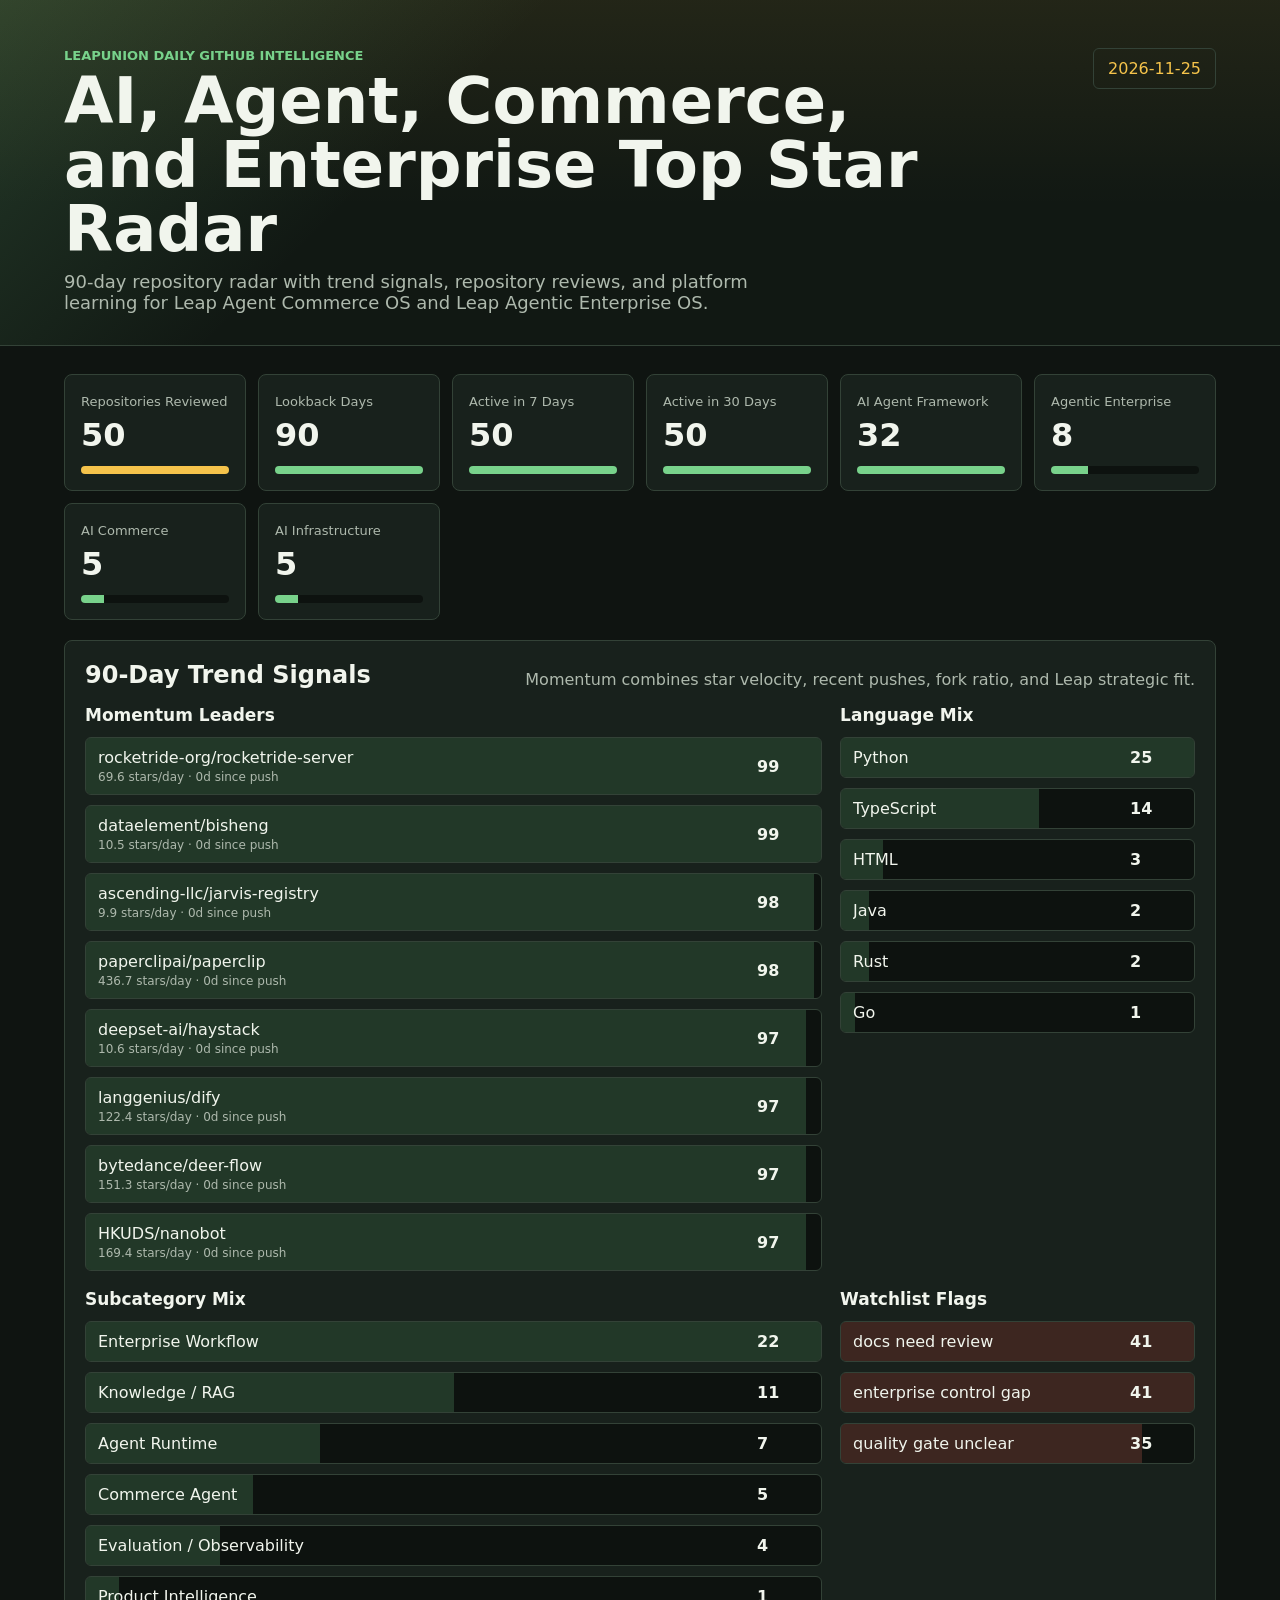
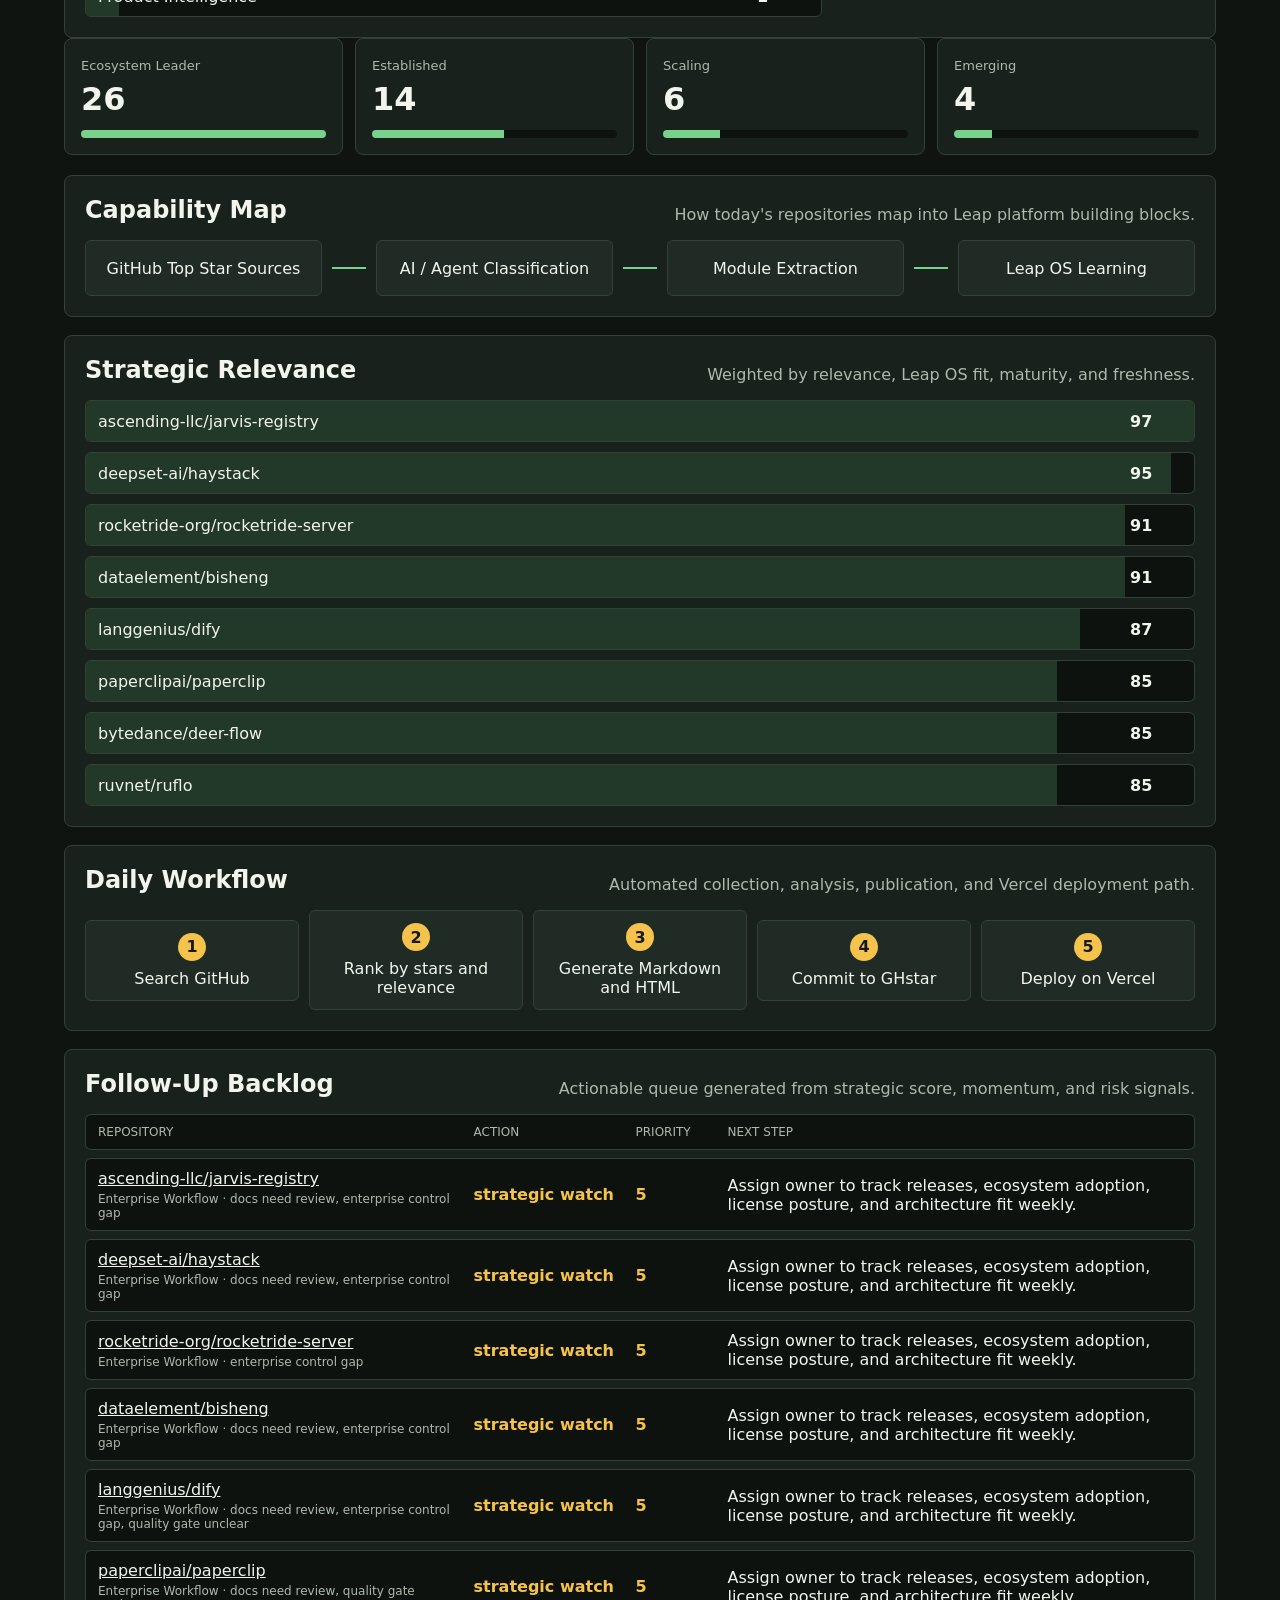
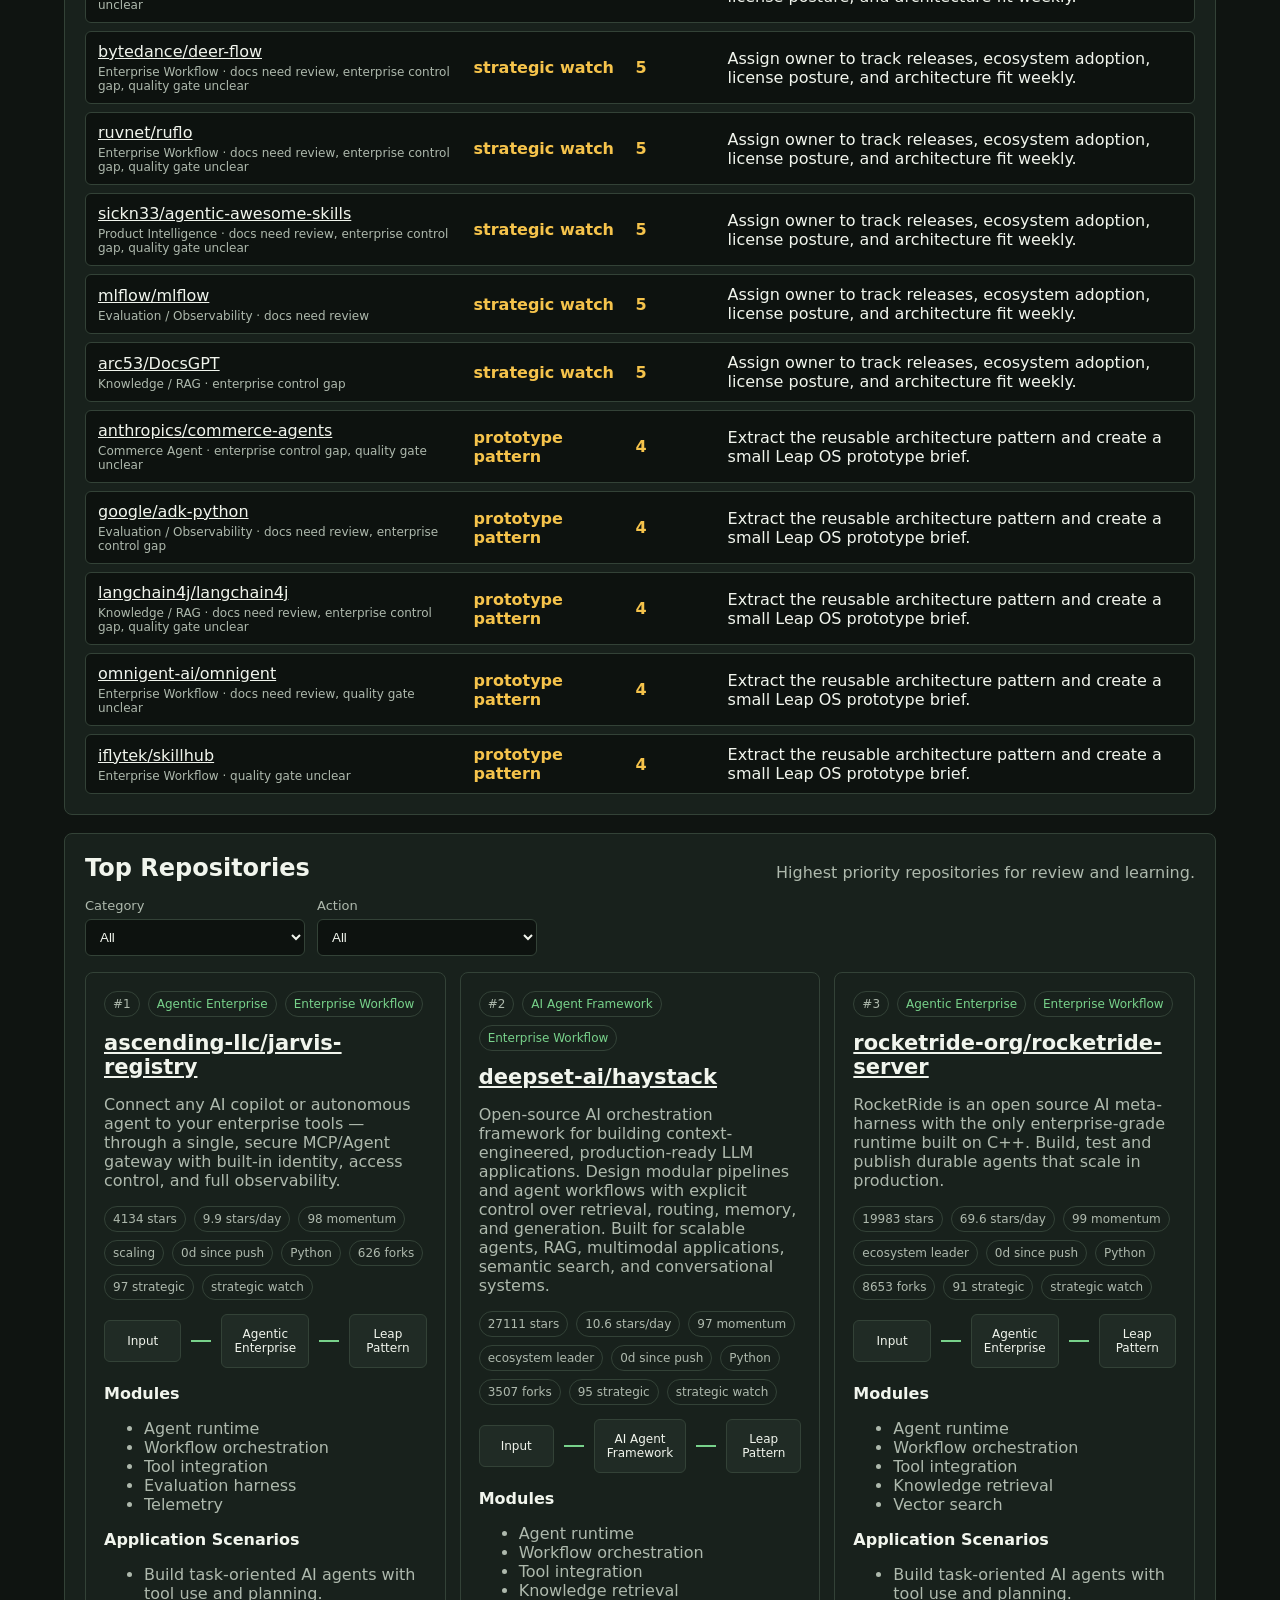
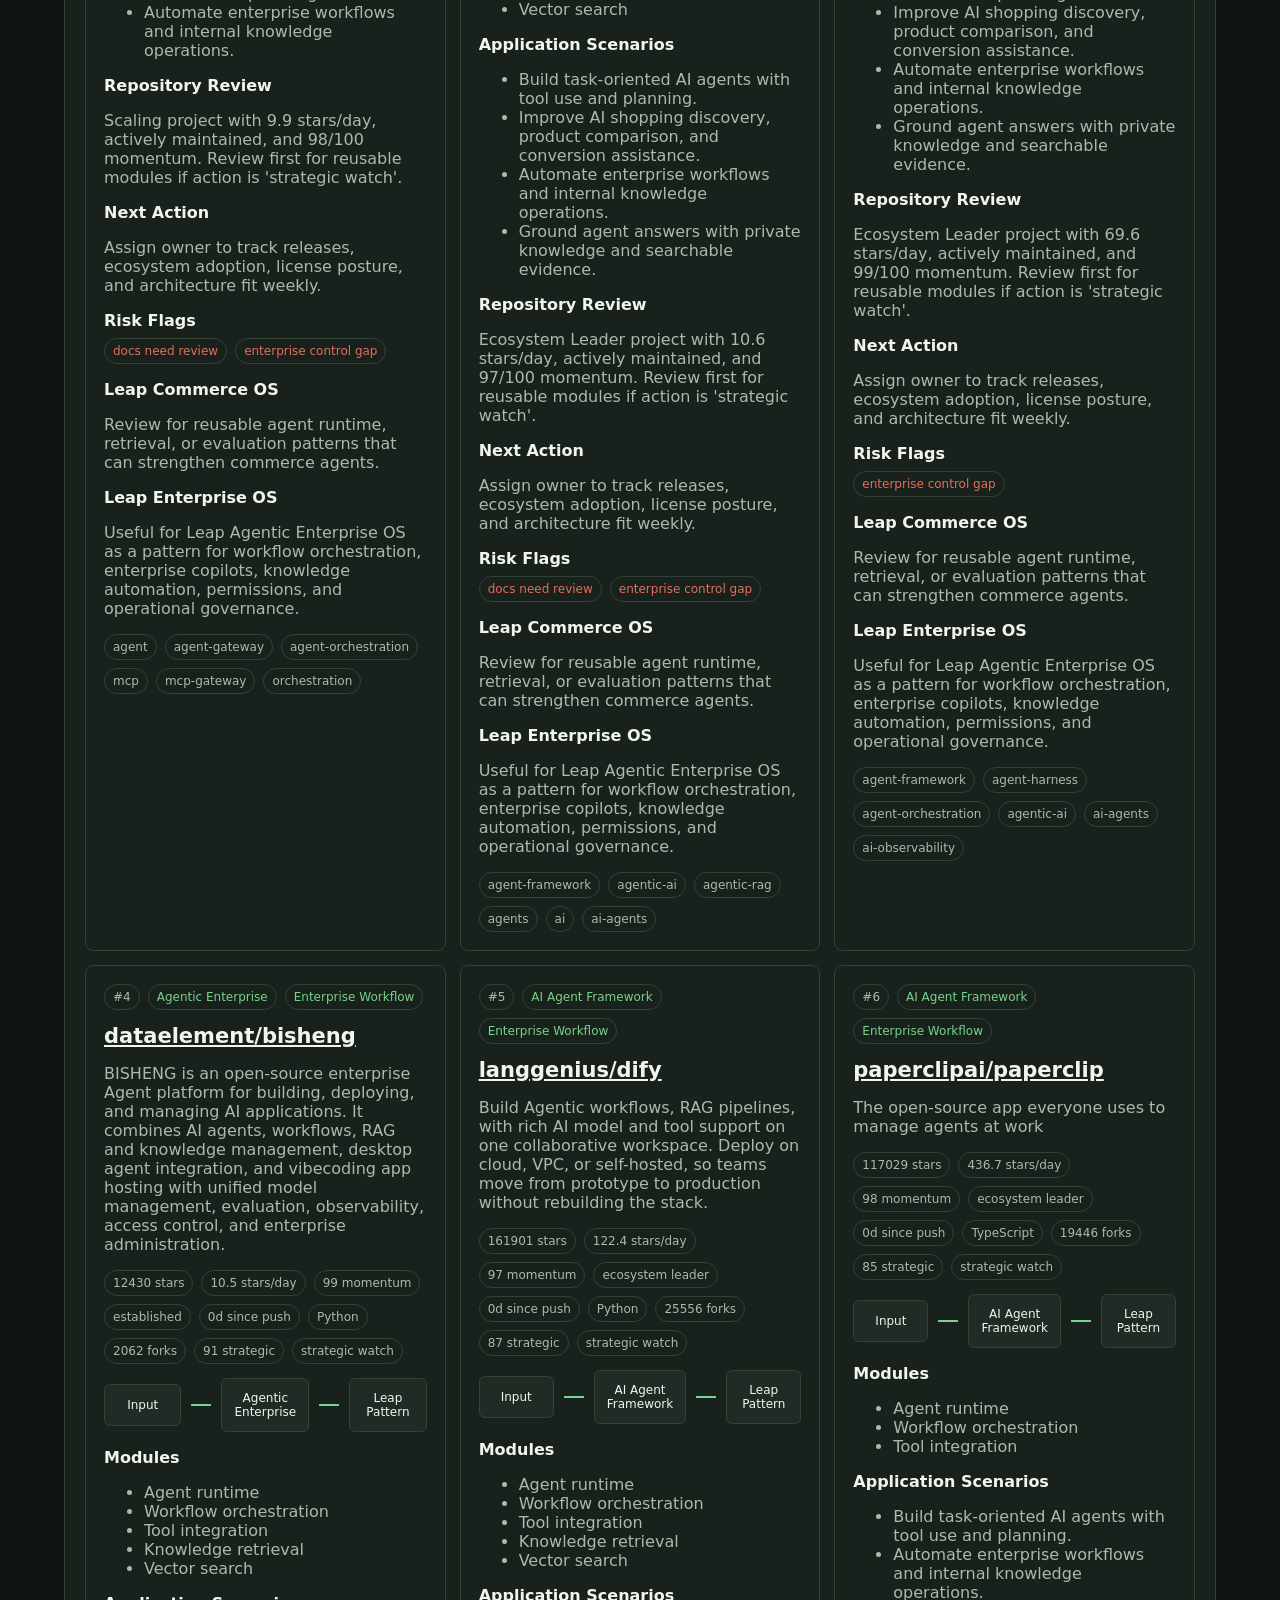
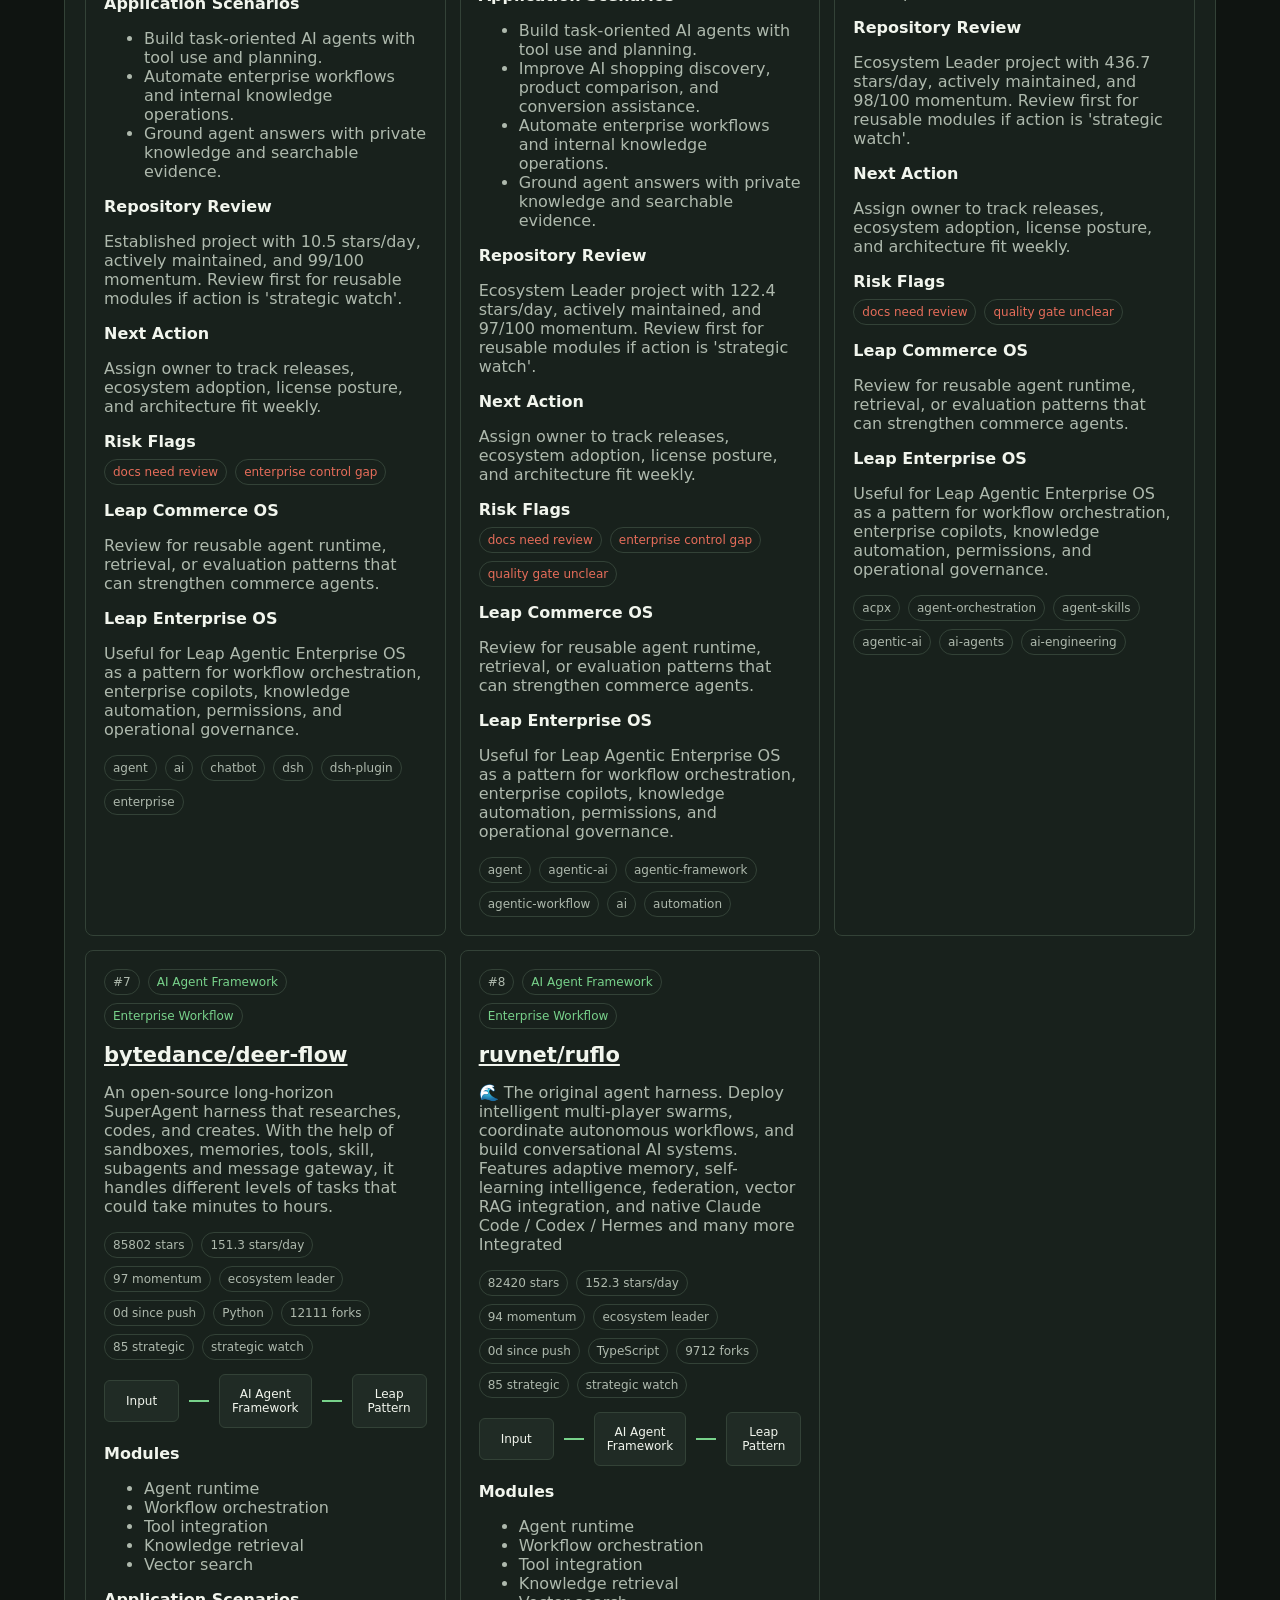
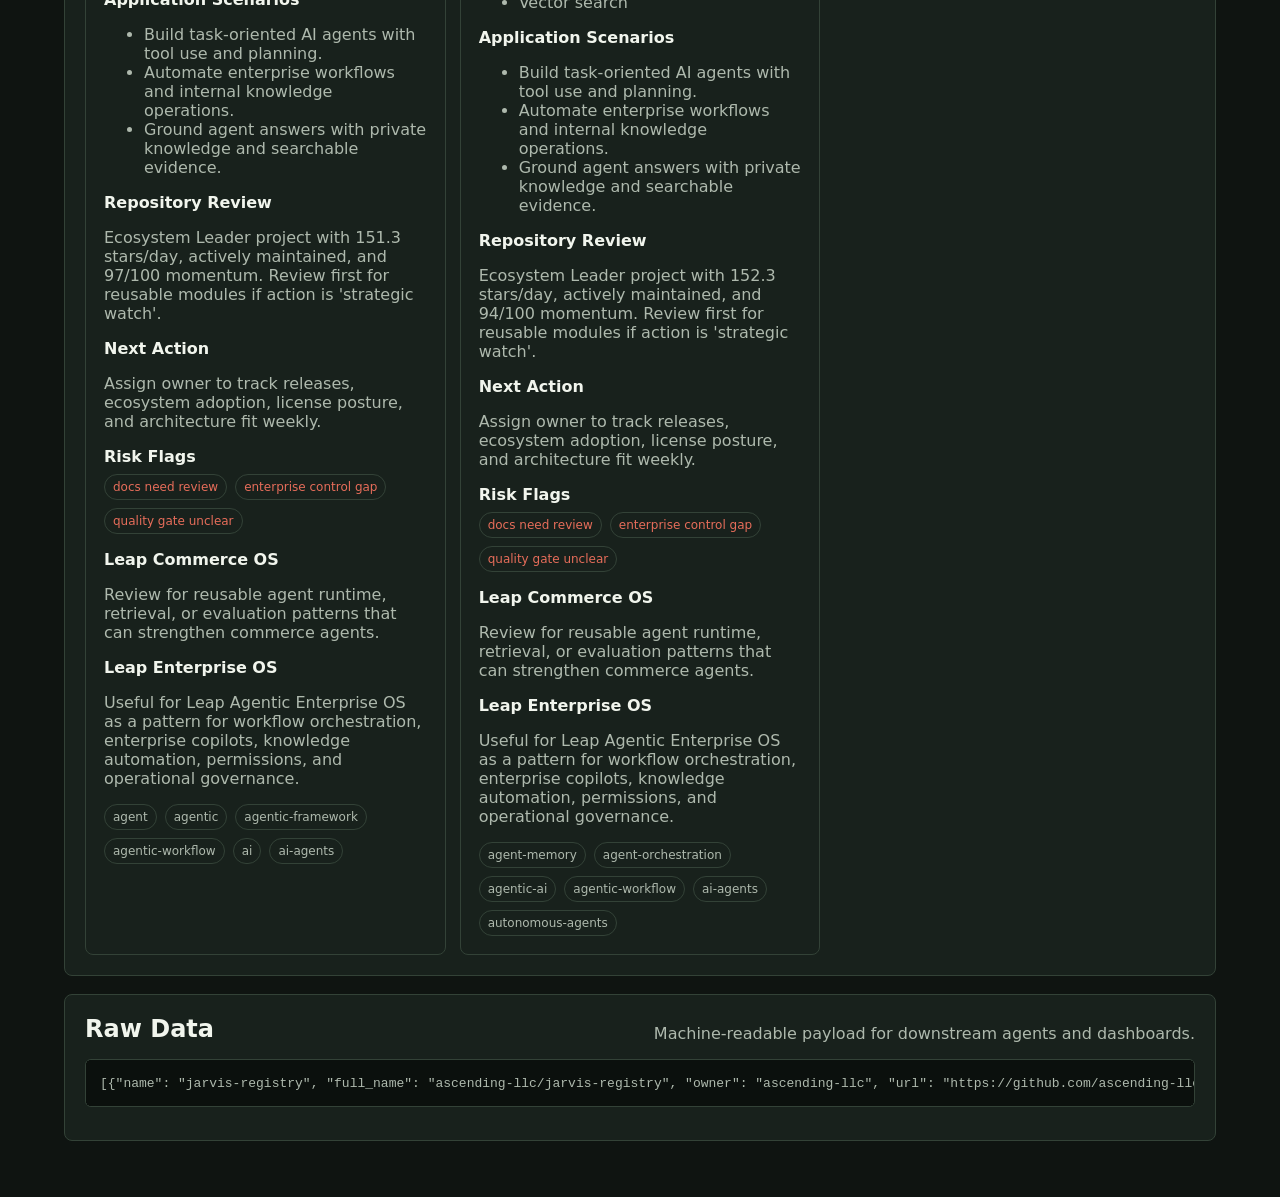
==== commit 189dc773: "chore: update daily GHstar report" ====
--- a/public/report.html
+++ b/public/report.html
@@ -3,7 +3,7 @@
   <head>
     <meta charset="utf-8">
     <meta name="viewport" content="width=device-width, initial-scale=1">
-    <title>GHstar AI & Agent 90-Day Radar - 2026-11-24</title>
+    <title>GHstar AI & Agent 90-Day Radar - 2026-11-25</title>
     <link rel="stylesheet" href="./assets/styles.css">
   </head>
   <body>
@@ -13,7 +13,7 @@
         <h1>AI, Agent, Commerce, and Enterprise Top Star Radar</h1>
         <p class="sub">90-day repository radar with trend signals, repository reviews, and platform learning for Leap Agent Commerce OS and Leap Agentic Enterprise OS.</p>
       </div>
-      <time>2026-11-24</time>
+      <time>2026-11-25</time>
     </header>
 
     <main>
@@ -78,7 +78,7 @@
             <h3>Momentum Leaders</h3>
             <div class="score-chart">
         <div class="score-row">
-          <span>rocketride-org/rocketride-server <em>69.9 stars/day · 0d since push</em></span>
+          <span>rocketride-org/rocketride-server <em>69.6 stars/day · 0d since push</em></span>
           <b>99</b>
           <i style="width:100.0%"></i>
         </div>
@@ -99,7 +99,7 @@
 
 
         <div class="score-row">
-          <span>paperclipai/paperclip <em>437.2 stars/day · 0d since push</em></span>
+          <span>paperclipai/paperclip <em>436.7 stars/day · 0d since push</em></span>
           <b>98</b>
           <i style="width:99.0%"></i>
         </div>
@@ -120,14 +120,14 @@
 
 
         <div class="score-row">
-          <span>bytedance/deer-flow <em>151.5 stars/day · 0d since push</em></span>
+          <span>bytedance/deer-flow <em>151.3 stars/day · 0d since push</em></span>
           <b>97</b>
           <i style="width:98.0%"></i>
         </div>
 
 
         <div class="score-row">
-          <span>anthropics/commerce-agents <em>41.9 stars/day · 0d since push</em></span>
+          <span>HKUDS/nanobot <em>169.4 stars/day · 0d since push</em></span>
           <b>97</b>
           <i style="width:98.0%"></i>
         </div>
@@ -145,15 +145,15 @@
 
         <div class="score-row compact">
           <span>TypeScript</span>
-          <b>15</b>
-          <i style="width:60.0%"></i>
+          <b>14</b>
+          <i style="width:56.0%"></i>
         </div>
 
 
         <div class="score-row compact">
           <span>HTML</span>
-          <b>2</b>
-          <i style="width:8.0%"></i>
+          <b>3</b>
+          <i style="width:12.0%"></i>
         </div>
 
 
@@ -183,7 +183,7 @@
             <div class="score-chart">
         <div class="score-row compact">
           <span>Enterprise Workflow</span>
-          <b>23</b>
+          <b>22</b>
           <i style="width:100.0%"></i>
         </div>
 
@@ -191,35 +191,35 @@
         <div class="score-row compact">
           <span>Knowledge / RAG</span>
           <b>11</b>
-          <i style="width:47.8%"></i>
+          <i style="width:50.0%"></i>
         </div>
 
 
         <div class="score-row compact">
           <span>Agent Runtime</span>
-          <b>6</b>
-          <i style="width:26.1%"></i>
+          <b>7</b>
+          <i style="width:31.8%"></i>
         </div>
 
 
         <div class="score-row compact">
           <span>Commerce Agent</span>
           <b>5</b>
-          <i style="width:21.7%"></i>
+          <i style="width:22.7%"></i>
         </div>
 
 
         <div class="score-row compact">
           <span>Evaluation / Observability</span>
           <b>4</b>
-          <i style="width:17.4%"></i>
+          <i style="width:18.2%"></i>
         </div>
 
 
         <div class="score-row compact">
           <span>Product Intelligence</span>
           <b>1</b>
-          <i style="width:4.3%"></i>
+          <i style="width:4.5%"></i>
         </div>
         </div>
           </div>
@@ -235,8 +235,8 @@
 
         <div class="score-row compact risk">
           <span>enterprise control gap</span>
-          <b>40</b>
-          <i style="width:97.6%"></i>
+          <b>41</b>
+          <i style="width:100.0%"></i>
         </div>
 
 
@@ -261,15 +261,15 @@
 
         <article class="metric">
           <span>Established</span>
-          <strong>13</strong>
-          <div class="bar"><i style="width:50.0%"></i></div>
+          <strong>14</strong>
+          <div class="bar"><i style="width:53.8%"></i></div>
         </article>
 
 
         <article class="metric">
           <span>Scaling</span>
-          <strong>7</strong>
-          <div class="bar"><i style="width:26.9%"></i></div>
+          <strong>6</strong>
+          <div class="bar"><i style="width:23.1%"></i></div>
         </article>
 
 
@@ -550,13 +550,13 @@
       <h3><a href="https://github.com/ascending-llc/jarvis-registry">ascending-llc/jarvis-registry</a></h3>
       <p>Connect any AI copilot or autonomous agent to your enterprise tools — through a single, secure MCP/Agent gateway with built-in identity, access control, and full observability.</p>
       <div class="stats">
-        <span>4115 stars</span>
+        <span>4134 stars</span>
         <span>9.9 stars/day</span>
         <span>98 momentum</span>
         <span>scaling</span>
         <span>0d since push</span>
         <span>Python</span>
-        <span>624 forks</span>
+        <span>626 forks</span>
         <span>97 strategic</span>
         <span>strategic watch</span>
       </div>
@@ -590,13 +590,13 @@
       <h3><a href="https://github.com/deepset-ai/haystack">deepset-ai/haystack</a></h3>
       <p>Open-source AI orchestration framework for building context-engineered, production-ready LLM applications. Design modular pipelines and agent workflows with explicit control over retrieval, routing, memory, and generation. Built for scalable agents, RAG, multimodal applications, semantic search, and conversational systems.</p>
       <div class="stats">
-        <span>27101 stars</span>
+        <span>27111 stars</span>
         <span>10.6 stars/day</span>
         <span>97 momentum</span>
         <span>ecosystem leader</span>
         <span>0d since push</span>
         <span>Python</span>
-        <span>3501 forks</span>
+        <span>3507 forks</span>
         <span>95 strategic</span>
         <span>strategic watch</span>
       </div>
@@ -630,13 +630,13 @@
       <h3><a href="https://github.com/rocketride-org/rocketride-server">rocketride-org/rocketride-server</a></h3>
       <p>RocketRide is an open source AI meta-harness with the only enterprise-grade runtime built on C++. Build, test and publish durable agents that scale in production.</p>
       <div class="stats">
-        <span>19987 stars</span>
-        <span>69.9 stars/day</span>
+        <span>19983 stars</span>
+        <span>69.6 stars/day</span>
         <span>99 momentum</span>
         <span>ecosystem leader</span>
         <span>0d since push</span>
         <span>Python</span>
-        <span>8660 forks</span>
+        <span>8653 forks</span>
         <span>91 strategic</span>
         <span>strategic watch</span>
       </div>
@@ -648,7 +648,7 @@
       <h4>Application Scenarios</h4>
       <ul><li>Build task-oriented AI agents with tool use and planning.</li><li>Improve AI shopping discovery, product comparison, and conversion assistance.</li><li>Automate enterprise workflows and internal knowledge operations.</li><li>Ground agent answers with private knowledge and searchable evidence.</li></ul>
       <h4>Repository Review</h4>
-      <p>Ecosystem Leader project with 69.9 stars/day, actively maintained, and 99/100 momentum. Review first for reusable modules if action is &#x27;strategic watch&#x27;.</p>
+      <p>Ecosystem Leader project with 69.6 stars/day, actively maintained, and 99/100 momentum. Review first for reusable modules if action is &#x27;strategic watch&#x27;.</p>
       <h4>Next Action</h4>
       <p>Assign owner to track releases, ecosystem adoption, license posture, and architecture fit weekly.</p>
       <h4>Risk Flags</h4>
@@ -670,13 +670,13 @@
       <h3><a href="https://github.com/dataelement/bisheng">dataelement/bisheng</a></h3>
       <p>BISHENG is an open-source enterprise Agent platform for building, deploying, and managing AI applications. It combines AI agents, workflows, RAG and knowledge management, desktop agent integration, and vibecoding app hosting with unified model management, evaluation, observability, access control, and enterprise administration.</p>
       <div class="stats">
-        <span>12424 stars</span>
+        <span>12430 stars</span>
         <span>10.5 stars/day</span>
         <span>99 momentum</span>
         <span>established</span>
         <span>0d since push</span>
         <span>Python</span>
-        <span>2060 forks</span>
+        <span>2062 forks</span>
         <span>91 strategic</span>
         <span>strategic watch</span>
       </div>
@@ -710,13 +710,13 @@
       <h3><a href="https://github.com/langgenius/dify">langgenius/dify</a></h3>
       <p>Build Agentic workflows, RAG pipelines, with rich AI model and tool support on one collaborative workspace. Deploy on cloud, VPC, or self-hosted, so teams move from prototype to production without rebuilding the stack.</p>
       <div class="stats">
-        <span>161844 stars</span>
+        <span>161901 stars</span>
         <span>122.4 stars/day</span>
         <span>97 momentum</span>
         <span>ecosystem leader</span>
         <span>0d since push</span>
         <span>Python</span>
-        <span>25551 forks</span>
+        <span>25556 forks</span>
         <span>87 strategic</span>
         <span>strategic watch</span>
       </div>
@@ -750,13 +750,13 @@
       <h3><a href="https://github.com/paperclipai/paperclip">paperclipai/paperclip</a></h3>
       <p>The open-source app everyone uses to manage agents at work</p>
       <div class="stats">
-        <span>116730 stars</span>
-        <span>437.2 stars/day</span>
+        <span>117029 stars</span>
+        <span>436.7 stars/day</span>
         <span>98 momentum</span>
         <span>ecosystem leader</span>
         <span>0d since push</span>
         <span>TypeScript</span>
-        <span>19366 forks</span>
+        <span>19446 forks</span>
         <span>85 strategic</span>
         <span>strategic watch</span>
       </div>
@@ -768,7 +768,7 @@
       <h4>Application Scenarios</h4>
       <ul><li>Build task-oriented AI agents with tool use and planning.</li><li>Automate enterprise workflows and internal knowledge operations.</li></ul>
       <h4>Repository Review</h4>
-      <p>Ecosystem Leader project with 437.2 stars/day, actively maintained, and 98/100 momentum. Review first for reusable modules if action is &#x27;strategic watch&#x27;.</p>
+      <p>Ecosystem Leader project with 436.7 stars/day, actively maintained, and 98/100 momentum. Review first for reusable modules if action is &#x27;strategic watch&#x27;.</p>
       <h4>Next Action</h4>
       <p>Assign owner to track releases, ecosystem adoption, license posture, and architecture fit weekly.</p>
       <h4>Risk Flags</h4>
@@ -790,13 +790,13 @@
       <h3><a href="https://github.com/bytedance/deer-flow">bytedance/deer-flow</a></h3>
       <p>An open-source long-horizon SuperAgent harness that researches, codes, and creates. With the help of sandboxes, memories, tools, skill, subagents and message gateway, it handles different levels of tasks that could take minutes to hours.</p>
       <div class="stats">
-        <span>85758 stars</span>
-        <span>151.5 stars/day</span>
+        <span>85802 stars</span>
+        <span>151.3 stars/day</span>
         <span>97 momentum</span>
         <span>ecosystem leader</span>
         <span>0d since push</span>
         <span>Python</span>
-        <span>12101 forks</span>
+        <span>12111 forks</span>
         <span>85 strategic</span>
         <span>strategic watch</span>
       </div>
@@ -808,7 +808,7 @@
       <h4>Application Scenarios</h4>
       <ul><li>Build task-oriented AI agents with tool use and planning.</li><li>Automate enterprise workflows and internal knowledge operations.</li><li>Ground agent answers with private knowledge and searchable evidence.</li></ul>
       <h4>Repository Review</h4>
-      <p>Ecosystem Leader project with 151.5 stars/day, actively maintained, and 97/100 momentum. Review first for reusable modules if action is &#x27;strategic watch&#x27;.</p>
+      <p>Ecosystem Leader project with 151.3 stars/day, actively maintained, and 97/100 momentum. Review first for reusable modules if action is &#x27;strategic watch&#x27;.</p>
       <h4>Next Action</h4>
       <p>Assign owner to track releases, ecosystem adoption, license posture, and architecture fit weekly.</p>
       <h4>Risk Flags</h4>
@@ -830,13 +830,13 @@
       <h3><a href="https://github.com/ruvnet/ruflo">ruvnet/ruflo</a></h3>
       <p>🌊 The original agent harness. Deploy intelligent multi-player swarms, coordinate autonomous workflows, and build conversational AI systems. Features adaptive memory, self-learning intelligence, federation, vector RAG integration, and native Claude Code / Codex / Hermes and many more Integrated</p>
       <div class="stats">
-        <span>82372 stars</span>
-        <span>152.5 stars/day</span>
+        <span>82420 stars</span>
+        <span>152.3 stars/day</span>
         <span>94 momentum</span>
         <span>ecosystem leader</span>
         <span>0d since push</span>
         <span>TypeScript</span>
-        <span>9702 forks</span>
+        <span>9712 forks</span>
         <span>85 strategic</span>
         <span>strategic watch</span>
       </div>
@@ -848,7 +848,7 @@
       <h4>Application Scenarios</h4>
       <ul><li>Build task-oriented AI agents with tool use and planning.</li><li>Automate enterprise workflows and internal knowledge operations.</li><li>Ground agent answers with private knowledge and searchable evidence.</li></ul>
       <h4>Repository Review</h4>
-      <p>Ecosystem Leader project with 152.5 stars/day, actively maintained, and 94/100 momentum. Review first for reusable modules if action is &#x27;strategic watch&#x27;.</p>
+      <p>Ecosystem Leader project with 152.3 stars/day, actively maintained, and 94/100 momentum. Review first for reusable modules if action is &#x27;strategic watch&#x27;.</p>
       <h4>Next Action</h4>
       <p>Assign owner to track releases, ecosystem adoption, license posture, and architecture fit weekly.</p>
       <h4>Risk Flags</h4>
@@ -868,7 +868,7 @@
           <h2>Raw Data</h2>
           <p>Machine-readable payload for downstream agents and dashboards.</p>
         </div>
-        <pre id="raw-data">[{&quot;name&quot;: &quot;jarvis-registry&quot;, &quot;full_name&quot;: &quot;ascending-llc/jarvis-registry&quot;, &quot;owner&quot;: &quot;ascending-llc&quot;, &quot;url&quot;: &quot;https://github.com/ascending-llc/jarvis-registry&quot;, &quot;description&quot;: &quot;Connect any AI copilot or autonomous agent to your enterprise tools — through a single, secure MCP/Agent gateway with built-in identity, access control, and full observability.&quot;, &quot;language&quot;: &quot;Python&quot;, &quot;stars&quot;: 4115, &quot;forks&quot;: 624, &quot;topics&quot;: [&quot;agent&quot;, &quot;agent-gateway&quot;, &quot;agent-orchestration&quot;, &quot;mcp&quot;, &quot;mcp-gateway&quot;, &quot;orchestration&quot;], &quot;created_at&quot;: &quot;2025-10-04T01:52:24Z&quot;, &quot;updated_at&quot;: &quot;2026-11-24T22:12:31Z&quot;, &quot;pushed_at&quot;: &quot;2026-11-24T15:14:48Z&quot;, &quot;category&quot;: &quot;Agentic Enterprise&quot;, &quot;subcategory&quot;: &quot;Enterprise Workflow&quot;, &quot;relevance&quot;: 49, &quot;modules&quot;: [&quot;Agent runtime&quot;, &quot;Workflow orchestration&quot;, &quot;Tool integration&quot;, &quot;Evaluation harness&quot;, &quot;Telemetry&quot;], &quot;scenarios&quot;: [&quot;Build task-oriented AI agents with tool use and planning.&quot;, &quot;Automate enterprise workflows and internal knowledge operations.&quot;], &quot;risk_flags&quot;: [&quot;docs need review&quot;, &quot;enterprise control gap&quot;], &quot;follow_up_next_action&quot;: &quot;Assign owner to track releases, ecosystem adoption, license posture, and architecture fit weekly.&quot;, &quot;commerce_score&quot;: 6, &quot;enterprise_score&quot;: 12, &quot;strategic_score&quot;: 97, &quot;action_level&quot;: &quot;strategic watch&quot;, &quot;age_days&quot;: 416, &quot;days_since_push&quot;: 0, &quot;stars_per_day&quot;: 9.89, &quot;fork_ratio&quot;: 0.1516, &quot;momentum_score&quot;: 98, &quot;maturity_level&quot;: &quot;scaling&quot;, &quot;repository_review&quot;: &quot;Scaling project with 9.9 stars/day, actively maintained, and 98/100 momentum. Review first for reusable modules if action is &#x27;strategic watch&#x27;.&quot;, &quot;leap_commerce&quot;: &quot;Review for reusable agent runtime, retrieval, or evaluation patterns that can strengthen commerce agents.&quot;, &quot;leap_enterprise&quot;: &quot;Useful for Leap Agentic Enterprise OS as a pattern for workflow orchestration, enterprise copilots, knowledge automation, permissions, and operational governance.&quot;}, {&quot;name&quot;: &quot;haystack&quot;, &quot;full_name&quot;: &quot;deepset-ai/haystack&quot;, &quot;owner&quot;: &quot;deepset-ai&quot;, &quot;url&quot;: &quot;https://github.com/deepset-ai/haystack&quot;, &quot;description&quot;: &quot;Open-source AI orchestration framework for building context-engineered, production-ready LLM applications. Design modular pipelines and agent workflows with explicit control over retrieval, routing, memory, and generation. Built for scalable agents, RAG, multimodal applications, semantic search, and conversational systems.&quot;, &quot;language&quot;: &quot;Python&quot;, &quot;stars&quot;: 27101, &quot;forks&quot;: 3501, &quot;topics&quot;: [&quot;agent-framework&quot;, &quot;agentic-ai&quot;, &quot;agentic-rag&quot;, &quot;agents&quot;, &quot;ai&quot;, &quot;ai-agents&quot;, &quot;context-engineering&quot;, &quot;framework&quot;, &quot;genai&quot;, &quot;generative-ai&quot;, &quot;information-retrieval&quot;, &quot;large-language-models&quot;, &quot;llm&quot;, &quot;mcp&quot;, &quot;multi-agent&quot;, &quot;orchestration&quot;, &quot;python&quot;, &quot;rag&quot;, &quot;retrieval-augmented-generation&quot;, &quot;semantic-search&quot;], &quot;created_at&quot;: &quot;2019-11-14T09:05:28Z&quot;, &quot;updated_at&quot;: &quot;2026-11-24T22:22:55Z&quot;, &quot;pushed_at&quot;: &quot;2026-11-24T15:40:10Z&quot;, &quot;category&quot;: &quot;AI Agent Framework&quot;, &quot;subcategory&quot;: &quot;Enterprise Workflow&quot;, &quot;relevance&quot;: 59, &quot;modules&quot;: [&quot;Agent runtime&quot;, &quot;Workflow orchestration&quot;, &quot;Tool integration&quot;, &quot;Knowledge retrieval&quot;, &quot;Vector search&quot;], &quot;scenarios&quot;: [&quot;Build task-oriented AI agents with tool use and planning.&quot;, &quot;Improve AI shopping discovery, product comparison, and conversion assistance.&quot;, &quot;Automate enterprise workflows and internal knowledge operations.&quot;, &quot;Ground agent answers with private knowledge and searchable evidence.&quot;], &quot;risk_flags&quot;: [&quot;docs need review&quot;, &quot;enterprise control gap&quot;], &quot;follow_up_next_action&quot;: &quot;Assign owner to track releases, ecosystem adoption, license posture, and architecture fit weekly.&quot;, &quot;commerce_score&quot;: 6, &quot;enterprise_score&quot;: 6, &quot;strategic_score&quot;: 95, &quot;action_level&quot;: &quot;strategic watch&quot;, &quot;age_days&quot;: 2567, &quot;days_since_push&quot;: 0, &quot;stars_per_day&quot;: 10.56, &quot;fork_ratio&quot;: 0.1292, &quot;momentum_score&quot;: 97, &quot;maturity_level&quot;: &quot;ecosystem leader&quot;, &quot;repository_review&quot;: &quot;Ecosystem Leader project with 10.6 stars/day, actively maintained, and 97/100 momentum. Review first for reusable modules if action is &#x27;strategic watch&#x27;.&quot;, &quot;leap_commerce&quot;: &quot;Review for reusable agent runtime, retrieval, or evaluation patterns that can strengthen commerce agents.&quot;, &quot;leap_enterprise&quot;: &quot;Useful for Leap Agentic Enterprise OS as a pattern for workflow orchestration, enterprise copilots, knowledge automation, permissions, and operational governance.&quot;}, {&quot;name&quot;: &quot;rocketride-server&quot;, &quot;full_name&quot;: &quot;rocketride-org/rocketride-server&quot;, &quot;owner&quot;: &quot;rocketride-org&quot;, &quot;url&quot;: &quot;https://github.com/rocketride-org/rocketride-server&quot;, &quot;description&quot;: &quot;RocketRide is an open source AI meta-harness with the only enterprise-grade runtime built on C++. Build, test and publish durable agents that scale in production.&quot;, &quot;language&quot;: &quot;Python&quot;, &quot;stars&quot;: 19987, &quot;forks&quot;: 8660, &quot;topics&quot;: [&quot;agent-framework&quot;, &quot;agent-harness&quot;, &quot;agent-orchestration&quot;, &quot;agentic-ai&quot;, &quot;ai-agents&quot;, &quot;ai-observability&quot;, &quot;cpp&quot;, &quot;document-processing&quot;, &quot;llm&quot;, &quot;llmops&quot;, &quot;mcp&quot;, &quot;mcp-server&quot;, &quot;meta-harness&quot;, &quot;model-context-protocol&quot;, &quot;open-source&quot;, &quot;rag&quot;, &quot;self-hosted&quot;, &quot;visual-programming&quot;, &quot;vscode-extension&quot;, &quot;workflow-engine&quot;], &quot;created_at&quot;: &quot;2026-02-11T17:02:53Z&quot;, &quot;updated_at&quot;: &quot;2026-11-24T19:19:47Z&quot;, &quot;pushed_at&quot;: &quot;2026-11-24T22:26:13Z&quot;, &quot;category&quot;: &quot;Agentic Enterprise&quot;, &quot;subcategory&quot;: &quot;Enterprise Workflow&quot;, &quot;relevance&quot;: 49, &quot;modules&quot;: [&quot;Agent runtime&quot;, &quot;Workflow orchestration&quot;, &quot;Tool integration&quot;, &quot;Knowledge retrieval&quot;, &quot;Vector search&quot;], &quot;scenarios&quot;: [&quot;Build task-oriented AI agents with tool use and planning.&quot;, &quot;Improve AI shopping discovery, product comparison, and conversion assistance.&quot;, &quot;Automate enterprise workflows and internal knowledge operations.&quot;, &quot;Ground agent answers with private knowledge and searchable evidence.&quot;], &quot;risk_flags&quot;: [&quot;enterprise control gap&quot;], &quot;follow_up_next_action&quot;: &quot;Assign owner to track releases, ecosystem adoption, license posture, and architecture fit weekly.&quot;, &quot;commerce_score&quot;: 6, &quot;enterprise_score&quot;: 9, &quot;strategic_score&quot;: 91, &quot;action_level&quot;: &quot;strategic watch&quot;, &quot;age_days&quot;: 286, &quot;days_since_push&quot;: 0, &quot;stars_per_day&quot;: 69.88, &quot;fork_ratio&quot;: 0.4333, &quot;momentum_score&quot;: 99, &quot;maturity_level&quot;: &quot;ecosystem leader&quot;, &quot;repository_review&quot;: &quot;Ecosystem Leader project with 69.9 stars/day, actively maintained, and 99/100 momentum. Review first for reusable modules if action is &#x27;strategic watch&#x27;.&quot;, &quot;leap_commerce&quot;: &quot;Review for reusable agent runtime, retrieval, or evaluation patterns that can strengthen commerce agents.&quot;, &quot;leap_enterprise&quot;: &quot;Useful for Leap Agentic Enterprise OS as a pattern for workflow orchestration, enterprise copilots, knowledge automation, permissions, and operational governance.&quot;}, {&quot;name&quot;: &quot;bisheng&quot;, &quot;full_name&quot;: &quot;dataelement/bisheng&quot;, &quot;owner&quot;: &quot;dataelement&quot;, &quot;url&quot;: &quot;https://github.com/dataelement/bisheng&quot;, &quot;description&quot;: &quot;BISHENG is an open-source enterprise Agent platform for building, deploying, and managing AI applications. It combines AI agents, workflows, RAG and knowledge management, desktop agent integration, and vibecoding app hosting with unified model management, evaluation, observability, access control, and enterprise administration.&quot;, &quot;language&quot;: &quot;Python&quot;, &quot;stars&quot;: 12424, &quot;forks&quot;: 2060, &quot;topics&quot;: [&quot;agent&quot;, &quot;ai&quot;, &quot;chatbot&quot;, &quot;dsh&quot;, &quot;dsh-plugin&quot;, &quot;enterprise&quot;, &quot;finetune&quot;, &quot;genai&quot;, &quot;gpt&quot;, &quot;langchian&quot;, &quot;llm&quot;, &quot;llmdevops&quot;, &quot;llmops&quot;, &quot;ocr&quot;, &quot;openai&quot;, &quot;orchestration&quot;, &quot;python&quot;, &quot;rag&quot;, &quot;workflow&quot;], &quot;created_at&quot;: &quot;2023-08-28T10:00:24Z&quot;, &quot;updated_at&quot;: &quot;2026-11-24T15:46:39Z&quot;, &quot;pushed_at&quot;: &quot;2026-11-24T19:10:22Z&quot;, &quot;category&quot;: &quot;Agentic Enterprise&quot;, &quot;subcategory&quot;: &quot;Enterprise Workflow&quot;, &quot;relevance&quot;: 49, &quot;modules&quot;: [&quot;Agent runtime&quot;, &quot;Workflow orchestration&quot;, &quot;Tool integration&quot;, &quot;Knowledge retrieval&quot;, &quot;Vector search&quot;], &quot;scenarios&quot;: [&quot;Build task-oriented AI agents with tool use and planning.&quot;, &quot;Automate enterprise workflows and internal knowledge operations.&quot;, &quot;Ground agent answers with private knowledge and searchable evidence.&quot;], &quot;risk_flags&quot;: [&quot;docs need review&quot;, &quot;enterprise control gap&quot;], &quot;follow_up_next_action&quot;: &quot;Assign owner to track releases, ecosystem adoption, license posture, and architecture fit weekly.&quot;, &quot;commerce_score&quot;: 3, &quot;enterprise_score&quot;: 12, &quot;strategic_score&quot;: 91, &quot;action_level&quot;: &quot;strategic watch&quot;, &quot;age_days&quot;: 1184, &quot;days_since_push&quot;: 0, &quot;stars_per_day&quot;: 10.49, &quot;fork_ratio&quot;: 0.1658, &quot;momentum_score&quot;: 99, &quot;maturity_level&quot;: &quot;established&quot;, &quot;repository_review&quot;: &quot;Established project with 10.5 stars/day, actively maintained, and 99/100 momentum. Review first for reusable modules if action is &#x27;strategic watch&#x27;.&quot;, &quot;leap_commerce&quot;: &quot;Review for reusable agent runtime, retrieval, or evaluation patterns that can strengthen commerce agents.&quot;, &quot;leap_enterprise&quot;: &quot;Useful for Leap Agentic Enterprise OS as a pattern for workflow orchestration, enterprise copilots, knowledge automation, permissions, and operational governance.&quot;}, {&quot;name&quot;: &quot;dify&quot;, &quot;full_name&quot;: &quot;langgenius/dify&quot;, &quot;owner&quot;: &quot;langgenius&quot;, &quot;url&quot;: &quot;https://github.com/langgenius/dify&quot;, &quot;description&quot;: &quot;Build Agentic workflows, RAG pipelines, with rich AI model and tool support on one collaborative workspace. Deploy on cloud, VPC, or self-hosted, so teams move from prototype to production without rebuilding the stack.&quot;, &quot;language&quot;: &quot;Python&quot;, &quot;stars&quot;: 161844, &quot;forks&quot;: 25551, &quot;topics&quot;: [&quot;agent&quot;, &quot;agentic-ai&quot;, &quot;agentic-framework&quot;, &quot;agentic-workflow&quot;, &quot;ai&quot;, &quot;automation&quot;, &quot;claude&quot;, &quot;deepseek&quot;, &quot;genai&quot;, &quot;gpt&quot;, &quot;llm&quot;, &quot;low-code&quot;, &quot;mcp&quot;, &quot;nextjs&quot;, &quot;no-code&quot;, &quot;openai&quot;, &quot;python&quot;, &quot;skills&quot;, &quot;workflow&quot;], &quot;created_at&quot;: &quot;2023-04-12T07:40:24Z&quot;, &quot;updated_at&quot;: &quot;2026-11-24T22:06:42Z&quot;, &quot;pushed_at&quot;: &quot;2026-11-24T18:28:10Z&quot;, &quot;category&quot;: &quot;AI Agent Framework&quot;, &quot;subcategory&quot;: &quot;Enterprise Workflow&quot;, &quot;relevance&quot;: 39, &quot;modules&quot;: [&quot;Agent runtime&quot;, &quot;Workflow orchestration&quot;, &quot;Tool integration&quot;, &quot;Knowledge retrieval&quot;, &quot;Vector search&quot;], &quot;scenarios&quot;: [&quot;Build task-oriented AI agents with tool use and planning.&quot;, &quot;Improve AI shopping discovery, product comparison, and conversion assistance.&quot;, &quot;Automate enterprise workflows and internal knowledge operations.&quot;, &quot;Ground agent answers with private knowledge and searchable evidence.&quot;], &quot;risk_flags&quot;: [&quot;docs need review&quot;, &quot;enterprise control gap&quot;, &quot;quality gate unclear&quot;], &quot;follow_up_next_action&quot;: &quot;Assign owner to track releases, ecosystem adoption, license posture, and architecture fit weekly.&quot;, &quot;commerce_score&quot;: 9, &quot;enterprise_score&quot;: 9, &quot;strategic_score&quot;: 87, &quot;action_level&quot;: &quot;strategic watch&quot;, &quot;age_days&quot;: 1322, &quot;days_since_push&quot;: 0, &quot;stars_per_day&quot;: 122.42, &quot;fork_ratio&quot;: 0.1579, &quot;momentum_score&quot;: 97, &quot;maturity_level&quot;: &quot;ecosystem leader&quot;, &quot;repository_review&quot;: &quot;Ecosystem Leader project with 122.4 stars/day, actively maintained, and 97/100 momentum. Review first for reusable modules if action is &#x27;strategic watch&#x27;.&quot;, &quot;leap_commerce&quot;: &quot;Review for reusable agent runtime, retrieval, or evaluation patterns that can strengthen commerce agents.&quot;, &quot;leap_enterprise&quot;: &quot;Useful for Leap Agentic Enterprise OS as a pattern for workflow orchestration, enterprise copilots, knowledge automation, permissions, and operational governance.&quot;}, {&quot;name&quot;: &quot;paperclip&quot;, &quot;full_name&quot;: &quot;paperclipai/paperclip&quot;, &quot;owner&quot;: &quot;paperclipai&quot;, &quot;url&quot;: &quot;https://github.com/paperclipai/paperclip&quot;, &quot;description&quot;: &quot;The open-source app everyone uses to manage agents at work&quot;, &quot;language&quot;: &quot;TypeScript&quot;, &quot;stars&quot;: 116730, &quot;forks&quot;: 19366, &quot;topics&quot;: [&quot;acpx&quot;, &quot;agent-orchestration&quot;, &quot;agent-skills&quot;, &quot;agentic-ai&quot;, &quot;ai-agents&quot;, &quot;ai-engineering&quot;, &quot;ai-governance&quot;, &quot;ai-tools&quot;, &quot;autonomous-agents&quot;, &quot;claude&quot;, &quot;claude-code&quot;, &quot;claude-skills&quot;, &quot;codex&quot;, &quot;hermes&quot;, &quot;llm&quot;, &quot;mcp&quot;, &quot;multi-agent&quot;, &quot;openclaw&quot;, &quot;project-management&quot;, &quot;workflow-automation&quot;], &quot;created_at&quot;: &quot;2026-03-02T15:01:51Z&quot;, &quot;updated_at&quot;: &quot;2026-11-24T22:57:04Z&quot;, &quot;pushed_at&quot;: &quot;2026-11-24T22:59:08Z&quot;, &quot;category&quot;: &quot;AI Agent Framework&quot;, &quot;subcategory&quot;: &quot;Enterprise Workflow&quot;, &quot;relevance&quot;: 49, &quot;modules&quot;: [&quot;Agent runtime&quot;, &quot;Workflow orchestration&quot;, &quot;Tool integration&quot;], &quot;scenarios&quot;: [&quot;Build task-oriented AI agents with tool use and planning.&quot;, &quot;Automate enterprise workflows and internal knowledge operations.&quot;], &quot;risk_flags&quot;: [&quot;docs need review&quot;, &quot;quality gate unclear&quot;], &quot;follow_up_next_action&quot;: &quot;Assign owner to track releases, ecosystem adoption, license posture, and architecture fit weekly.&quot;, &quot;commerce_score&quot;: 3, &quot;enterprise_score&quot;: 9, &quot;strategic_score&quot;: 85, &quot;action_level&quot;: &quot;strategic watch&quot;, &quot;age_days&quot;: 267, &quot;days_since_push&quot;: 0, &quot;stars_per_day&quot;: 437.19, &quot;fork_ratio&quot;: 0.1659, &quot;momentum_score&quot;: 98, &quot;maturity_level&quot;: &quot;ecosystem leader&quot;, &quot;repository_review&quot;: &quot;Ecosystem Leader project with 437.2 stars/day, actively maintained, and 98/100 momentum. Review first for reusable modules if action is &#x27;strategic watch&#x27;.&quot;, &quot;leap_commerce&quot;: &quot;Review for reusable agent runtime, retrieval, or evaluation patterns that can strengthen commerce agents.&quot;, &quot;leap_enterprise&quot;: &quot;Useful for Leap Agentic Enterprise OS as a pattern for workflow orchestration, enterprise copilots, knowledge automation, permissions, and operational governance.&quot;}, {&quot;name&quot;: &quot;deer-flow&quot;, &quot;full_name&quot;: &quot;bytedance/deer-flow&quot;, &quot;owner&quot;: &quot;bytedance&quot;, &quot;url&quot;: &quot;https://github.com/bytedance/deer-flow&quot;, &quot;description&quot;: &quot;An open-source long-horizon SuperAgent harness that researches, codes, and creates. With the help of sandboxes, memories, tools, skill, subagents and message gateway, it handles different levels of tasks that could take minutes to hours.&quot;, &quot;language&quot;: &quot;Python&quot;, &quot;stars&quot;: 85758, &quot;forks&quot;: 12101, &quot;topics&quot;: [&quot;agent&quot;, &quot;agentic&quot;, &quot;agentic-framework&quot;, &quot;agentic-workflow&quot;, &quot;ai&quot;, &quot;ai-agents&quot;, &quot;deep-research&quot;, &quot;harness&quot;, &quot;langchain&quot;, &quot;langgraph&quot;, &quot;langmanus&quot;, &quot;llm&quot;, &quot;multi-agent&quot;, &quot;nodejs&quot;, &quot;podcast&quot;, &quot;python&quot;, &quot;superagent&quot;, &quot;typescript&quot;], &quot;created_at&quot;: &quot;2025-05-07T02:50:19Z&quot;, &quot;updated_at&quot;: &quot;2026-11-24T21:45:23Z&quot;, &quot;pushed_at&quot;: &quot;2026-11-24T15:31:11Z&quot;, &quot;category&quot;: &quot;AI Agent Framework&quot;, &quot;subcategory&quot;: &quot;Enterprise Workflow&quot;, &quot;relevance&quot;: 49, &quot;modules&quot;: [&quot;Agent runtime&quot;, &quot;Workflow orchestration&quot;, &quot;Tool integration&quot;, &quot;Knowledge retrieval&quot;, &quot;Vector search&quot;], &quot;scenarios&quot;: [&quot;Build task-oriented AI agents with tool use and planning.&quot;, &quot;Automate enterprise workflows and internal knowledge operations.&quot;, &quot;Ground agent answers with private knowledge and searchable evidence.&quot;], &quot;risk_flags&quot;: [&quot;docs need review&quot;, &quot;enterprise control gap&quot;, &quot;quality gate unclear&quot;], &quot;follow_up_next_action&quot;: &quot;Assign owner to track releases, ecosystem adoption, license posture, and architecture fit weekly.&quot;, &quot;commerce_score&quot;: 3, &quot;enterprise_score&quot;: 9, &quot;strategic_score&quot;: 85, &quot;action_level&quot;: &quot;strategic watch&quot;, &quot;age_days&quot;: 566, &quot;days_since_push&quot;: 0, &quot;stars_per_day&quot;: 151.52, &quot;fork_ratio&quot;: 0.1411, &quot;momentum_score&quot;: 97, &quot;maturity_level&quot;: &quot;ecosystem leader&quot;, &quot;repository_review&quot;: &quot;Ecosystem Leader project with 151.5 stars/day, actively maintained, and 97/100 momentum. Review first for reusable modules if action is &#x27;strategic watch&#x27;.&quot;, &quot;leap_commerce&quot;: &quot;Review for reusable agent runtime, retrieval, or evaluation patterns that can strengthen commerce agents.&quot;, &quot;leap_enterprise&quot;: &quot;Useful for Leap Agentic Enterprise OS as a pattern for workflow orchestration, enterprise copilots, knowledge automation, permissions, and operational governance.&quot;}, {&quot;name&quot;: &quot;ruflo&quot;, &quot;full_name&quot;: &quot;ruvnet/ruflo&quot;, &quot;owner&quot;: &quot;ruvnet&quot;, &quot;url&quot;: &quot;https://github.com/ruvnet/ruflo&quot;, &quot;description&quot;: &quot;🌊 The original agent harness. Deploy intelligent multi-player swarms, coordinate autonomous workflows, and build conversational AI systems. Features adaptive memory, self-learning intelligence, federation, vector RAG integration, and native Claude Code / Codex / Hermes and many more Integrated&quot;, &quot;language&quot;: &quot;TypeScript&quot;, &quot;stars&quot;: 82372, &quot;forks&quot;: 9702, &quot;topics&quot;: [&quot;agent-memory&quot;, &quot;agent-orchestration&quot;, &quot;agentic-ai&quot;, &quot;agentic-workflow&quot;, &quot;ai-agents&quot;, &quot;autonomous-agents&quot;, &quot;claude&quot;, &quot;claude-code&quot;, &quot;codex&quot;, &quot;hnsw&quot;, &quot;mcp&quot;, &quot;mcp-server&quot;, &quot;multi-agent&quot;, &quot;multi-agent-systems&quot;, &quot;plugins&quot;, &quot;rvf&quot;, &quot;swarm&quot;, &quot;swarm-intelligence&quot;, &quot;typescript&quot;, &quot;vector-search&quot;], &quot;created_at&quot;: &quot;2025-06-02T21:24:20Z&quot;, &quot;updated_at&quot;: &quot;2026-11-24T22:56:23Z&quot;, &quot;pushed_at&quot;: &quot;2026-11-24T18:01:21Z&quot;, &quot;category&quot;: &quot;AI Agent Framework&quot;, &quot;subcategory&quot;: &quot;Enterprise Workflow&quot;, &quot;relevance&quot;: 49, &quot;modules&quot;: [&quot;Agent runtime&quot;, &quot;Workflow orchestration&quot;, &quot;Tool integration&quot;, &quot;Knowledge retrieval&quot;, &quot;Vector search&quot;], &quot;scenarios&quot;: [&quot;Build task-oriented AI agents with tool use and planning.&quot;, &quot;Automate enterprise workflows and internal knowledge operations.&quot;, &quot;Ground agent answers with private knowledge and searchable evidence.&quot;], &quot;risk_flags&quot;: [&quot;docs need review&quot;, &quot;enterprise control gap&quot;, &quot;quality gate unclear&quot;], &quot;follow_up_next_action&quot;: &quot;Assign owner to track releases, ecosystem adoption, license posture, and architecture fit weekly.&quot;, &quot;commerce_score&quot;: 3, &quot;enterprise_score&quot;: 9, &quot;strategic_score&quot;: 85, &quot;action_level&quot;: &quot;strategic watch&quot;, &quot;age_days&quot;: 540, &quot;days_since_push&quot;: 0, &quot;stars_per_day&quot;: 152.54, &quot;fork_ratio&quot;: 0.1178, &quot;momentum_score&quot;: 94, &quot;maturity_level&quot;: &quot;ecosystem leader&quot;, &quot;repository_review&quot;: &quot;Ecosystem Leader project with 152.5 stars/day, actively maintained, and 94/100 momentum. Review first for reusable modules if action is &#x27;strategic watch&#x27;.&quot;, &quot;leap_commerce&quot;: &quot;Review for reusable agent runtime, retrieval, or evaluation patterns that can strengthen commerce agents.&quot;, &quot;leap_enterprise&quot;: &quot;Useful for Leap Agentic Enterprise OS as a pattern for workflow orchestration, enterprise copilots, knowledge automation, permissions, and operational governance.&quot;}, {&quot;name&quot;: &quot;agentic-awesome-skills&quot;, &quot;full_name&quot;: &quot;sickn33/agentic-awesome-skills&quot;, &quot;owner&quot;: &quot;sickn33&quot;, &quot;url&quot;: &quot;https://github.com/sickn33/agentic-awesome-skills&quot;, &quot;description&quot;: &quot;3,000+ reusable AI agent skills for Claude Code, Codex, Cursor and Gemini CLI. AAS Core adds local catalog discovery, agent-owned selection and plan preview. CLI, MCP and plugins.&quot;, &quot;language&quot;: &quot;Python&quot;, &quot;stars&quot;: 50266, &quot;forks&quot;: 7292, &quot;topics&quot;: [&quot;agent-skills&quot;, &quot;agentic-skills&quot;, &quot;ai-agent-skills&quot;, &quot;ai-agents&quot;, &quot;ai-coding&quot;, &quot;ai-workflows&quot;, &quot;antigravity&quot;, &quot;antigravity-skills&quot;, &quot;claude-code&quot;, &quot;claude-code-skills&quot;, &quot;codex-cli&quot;, &quot;codex-skills&quot;, &quot;cursor&quot;, &quot;cursor-skills&quot;, &quot;developer-tools&quot;, &quot;gemini-cli&quot;, &quot;gemini-skills&quot;, &quot;kiro&quot;, &quot;mcp&quot;, &quot;skill-library&quot;], &quot;created_at&quot;: &quot;2026-01-14T17:48:09Z&quot;, &quot;updated_at&quot;: &quot;2026-11-24T22:53:21Z&quot;, &quot;pushed_at&quot;: &quot;2026-11-24T13:59:11Z&quot;, &quot;category&quot;: &quot;AI Agent Framework&quot;, &quot;subcategory&quot;: &quot;Product Intelligence&quot;, &quot;relevance&quot;: 39, &quot;modules&quot;: [&quot;Agent runtime&quot;, &quot;Workflow orchestration&quot;, &quot;Tool integration&quot;], &quot;scenarios&quot;: [&quot;Build task-oriented AI agents with tool use and planning.&quot;, &quot;Automate enterprise workflows and internal knowledge operations.&quot;], &quot;risk_flags&quot;: [&quot;docs need review&quot;, &quot;enterprise control gap&quot;, &quot;quality gate unclear&quot;], &quot;follow_up_next_action&quot;: &quot;Assign owner to track releases, ecosystem adoption, license posture, and architecture fit weekly.&quot;, &quot;commerce_score&quot;: 9, &quot;enterprise_score&quot;: 6, &quot;strategic_score&quot;: 81, &quot;action_level&quot;: &quot;strategic watch&quot;, &quot;age_days&quot;: 314, &quot;days_since_push&quot;: 0, &quot;stars_per_day&quot;: 160.08, &quot;fork_ratio&quot;: 0.1451, &quot;momentum_score&quot;: 96, &quot;maturity_level&quot;: &quot;ecosystem leader&quot;, &quot;repository_review&quot;: &quot;Ecosystem Leader project with 160.1 stars/day, actively maintained, and 96/100 momentum. Review first for reusable modules if action is &#x27;strategic watch&#x27;.&quot;, &quot;leap_commerce&quot;: &quot;Review for reusable agent runtime, retrieval, or evaluation patterns that can strengthen commerce agents.&quot;, &quot;leap_enterprise&quot;: &quot;Useful for Leap Agentic Enterprise OS as a pattern for workflow orchestration, enterprise copilots, knowledge automation, permissions, and operational governance.&quot;}, {&quot;name&quot;: &quot;mlflow&quot;, &quot;full_name&quot;: &quot;mlflow/mlflow&quot;, &quot;owner&quot;: &quot;mlflow&quot;, &quot;url&quot;: &quot;https://github.com/mlflow/mlflow&quot;, &quot;description&quot;: &quot;The open source AI engineering platform for agents, LLMs, and ML models. MLflow enables teams of all sizes to debug, evaluate, monitor, and optimize production-quality AI applications while controlling costs and managing access to models and data.&quot;, &quot;language&quot;: &quot;Python&quot;, &quot;stars&quot;: 28957, &quot;forks&quot;: 6653, &quot;topics&quot;: [&quot;agentops&quot;, &quot;agents&quot;, &quot;ai&quot;, &quot;ai-governance&quot;, &quot;apache-spark&quot;, &quot;evaluation&quot;, &quot;langchain&quot;, &quot;llm-evaluation&quot;, &quot;llmops&quot;, &quot;machine-learning&quot;, &quot;ml&quot;, &quot;mlflow&quot;, &quot;mlops&quot;, &quot;model-management&quot;, &quot;observability&quot;, &quot;open-source&quot;, &quot;openai&quot;, &quot;prompt-engineering&quot;], &quot;created_at&quot;: &quot;2018-06-05T16:05:58Z&quot;, &quot;updated_at&quot;: &quot;2026-11-24T22:04:28Z&quot;, &quot;pushed_at&quot;: &quot;2026-11-24T18:45:09Z&quot;, &quot;category&quot;: &quot;AI Infrastructure&quot;, &quot;subcategory&quot;: &quot;Evaluation / Observability&quot;, &quot;relevance&quot;: 39, &quot;modules&quot;: [&quot;Agent runtime&quot;, &quot;Workflow orchestration&quot;, &quot;Tool integration&quot;, &quot;Evaluation harness&quot;, &quot;Telemetry&quot;], &quot;scenarios&quot;: [&quot;Build task-oriented AI agents with tool use and planning.&quot;, &quot;Improve AI shopping discovery, product comparison, and conversion assistance.&quot;], &quot;risk_flags&quot;: [&quot;docs need review&quot;], &quot;follow_up_next_action&quot;: &quot;Assign owner to track releases, ecosystem adoption, license posture, and architecture fit weekly.&quot;, &quot;commerce_score&quot;: 9, &quot;enterprise_score&quot;: 6, &quot;strategic_score&quot;: 81, &quot;action_level&quot;: &quot;strategic watch&quot;, &quot;age_days&quot;: 3094, &quot;days_since_push&quot;: 0, &quot;stars_per_day&quot;: 9.36, &quot;fork_ratio&quot;: 0.2298, &quot;momentum_score&quot;: 94, &quot;maturity_level&quot;: &quot;ecosystem leader&quot;, &quot;repository_review&quot;: &quot;Ecosystem Leader project with 9.4 stars/day, actively maintained, and 94/100 momentum. Review first for reusable modules if action is &#x27;strategic watch&#x27;.&quot;, &quot;leap_commerce&quot;: &quot;Review for reusable agent runtime, retrieval, or evaluation patterns that can strengthen commerce agents.&quot;, &quot;leap_enterprise&quot;: &quot;Useful for Leap Agentic Enterprise OS as a pattern for workflow orchestration, enterprise copilots, knowledge automation, permissions, and operational governance.&quot;}, {&quot;name&quot;: &quot;DocsGPT&quot;, &quot;full_name&quot;: &quot;arc53/DocsGPT&quot;, &quot;owner&quot;: &quot;arc53&quot;, &quot;url&quot;: &quot;https://github.com/arc53/DocsGPT&quot;, &quot;description&quot;: &quot;Private AI platform for agents, assistants and enterprise search. Built-in Agent Builder, Deep research, Document analysis, Multi-model support, and API connectivity for agents.&quot;, &quot;language&quot;: &quot;Python&quot;, &quot;stars&quot;: 18379, &quot;forks&quot;: 2260, &quot;topics&quot;: [&quot;agent-builder&quot;, &quot;agents&quot;, &quot;ai&quot;, &quot;chatgpt&quot;, &quot;docsgpt&quot;, &quot;hacktoberfest&quot;, &quot;hacktoberfest-swag&quot;, &quot;hacktoberfest2026&quot;, &quot;information-retrieval&quot;, &quot;language-model&quot;, &quot;llm&quot;, &quot;machine-learning&quot;, &quot;natural-language-processing&quot;, &quot;python&quot;, &quot;pytorch&quot;, &quot;rag&quot;, &quot;react&quot;, &quot;search&quot;, &quot;semantic-search&quot;, &quot;transformers&quot;], &quot;created_at&quot;: &quot;2023-02-02T11:03:23Z&quot;, &quot;updated_at&quot;: &quot;2026-11-24T08:09:55Z&quot;, &quot;pushed_at&quot;: &quot;2026-11-24T14:45:08Z&quot;, &quot;category&quot;: &quot;Agentic Enterprise&quot;, &quot;subcategory&quot;: &quot;Knowledge / RAG&quot;, &quot;relevance&quot;: 39, &quot;modules&quot;: [&quot;Agent runtime&quot;, &quot;Workflow orchestration&quot;, &quot;Tool integration&quot;, &quot;Knowledge retrieval&quot;, &quot;Vector search&quot;], &quot;scenarios&quot;: [&quot;Build task-oriented AI agents with tool use and planning.&quot;, &quot;Automate enterprise workflows and internal knowledge operations.&quot;, &quot;Ground agent answers with private knowledge and searchable evidence.&quot;], &quot;risk_flags&quot;: [&quot;enterprise control gap&quot;], &quot;follow_up_next_action&quot;: &quot;Assign owner to track releases, ecosystem adoption, license posture, and architecture fit weekly.&quot;, &quot;commerce_score&quot;: 6, &quot;enterprise_score&quot;: 9, &quot;strategic_score&quot;: 81, &quot;action_level&quot;: &quot;strategic watch&quot;, &quot;age_days&quot;: 1391, &quot;days_since_push&quot;: 0, &quot;stars_per_day&quot;: 13.21, &quot;fork_ratio&quot;: 0.123, &quot;momentum_score&quot;: 94, &quot;maturity_level&quot;: &quot;established&quot;, &quot;repository_review&quot;: &quot;Established project with 13.2 stars/day, actively maintained, and 94/100 momentum. Review first for reusable modules if action is &#x27;strategic watch&#x27;.&quot;, &quot;leap_commerce&quot;: &quot;Review for reusable agent runtime, retrieval, or evaluation patterns that can strengthen commerce agents.&quot;, &quot;leap_enterprise&quot;: &quot;Useful for Leap Agentic Enterprise OS as a pattern for workflow orchestration, enterprise copilots, knowledge automation, permissions, and operational governance.&quot;}, {&quot;name&quot;: &quot;commerce-agents&quot;, &quot;full_name&quot;: &quot;anthropics/commerce-agents&quot;, &quot;owner&quot;: &quot;anthropics&quot;, &quot;url&quot;: &quot;https://github.com/anthropics/commerce-agents&quot;, &quot;description&quot;: &quot;Reference blueprint for building shopping and merchant agents with Claude. Examples in retail, commerce, telecom, and entertainment included.&quot;, &quot;language&quot;: &quot;Python&quot;, &quot;stars&quot;: 3522, &quot;forks&quot;: 728, &quot;topics&quot;: [], &quot;created_at&quot;: &quot;2026-09-01T12:30:12Z&quot;, &quot;updated_at&quot;: &quot;2026-11-24T21:55:01Z&quot;, &quot;pushed_at&quot;: &quot;2026-11-24T01:35:22Z&quot;, &quot;category&quot;: &quot;AI Commerce&quot;, &quot;subcategory&quot;: &quot;Commerce Agent&quot;, &quot;relevance&quot;: 43, &quot;modules&quot;: [&quot;Agent runtime&quot;, &quot;Workflow orchestration&quot;, &quot;Tool integration&quot;, &quot;Product intelligence&quot;, &quot;Recommendation engine&quot;], &quot;scenarios&quot;: [&quot;Build task-oriented AI agents with tool use and planning.&quot;, &quot;Improve AI shopping discovery, product comparison, and conversion assistance.&quot;], &quot;risk_flags&quot;: [&quot;enterprise control gap&quot;, &quot;quality gate unclear&quot;], &quot;follow_up_next_action&quot;: &quot;Extract the reusable architecture pattern and create a small Leap OS prototype brief.&quot;, &quot;commerce_score&quot;: 12, &quot;enterprise_score&quot;: 0, &quot;strategic_score&quot;: 79, &quot;action_level&quot;: &quot;prototype pattern&quot;, &quot;age_days&quot;: 84, &quot;days_since_push&quot;: 0, &quot;stars_per_day&quot;: 41.93, &quot;fork_ratio&quot;: 0.2067, &quot;momentum_score&quot;: 97, &quot;maturity_level&quot;: &quot;scaling&quot;, &quot;repository_review&quot;: &quot;Scaling project with 41.9 stars/day, actively maintained, and 97/100 momentum. Review first for reusable modules if action is &#x27;prototype pattern&#x27;.&quot;, &quot;leap_commerce&quot;: &quot;Useful for Leap Agent Commerce OS as a reference for product discovery, shopping copilots, merchant automation, or conversion-oriented agent workflows.&quot;, &quot;leap_enterprise&quot;: &quot;Useful for Leap Agentic Enterprise OS as a pattern for workflow orchestration, enterprise copilots, knowledge automation, permissions, and operational governance.&quot;}, {&quot;name&quot;: &quot;adk-python&quot;, &quot;full_name&quot;: &quot;google/adk-python&quot;, &quot;owner&quot;: &quot;google&quot;, &quot;url&quot;: &quot;https://github.com/google/adk-python&quot;, &quot;description&quot;: &quot;An open-source, code-first Python toolkit for building, evaluating, and deploying sophisticated AI agents with flexibility and control.&quot;, &quot;language&quot;: &quot;Python&quot;, &quot;stars&quot;: 22341, &quot;forks&quot;: 4432, &quot;topics&quot;: [&quot;agent&quot;, &quot;agentic&quot;, &quot;agentic-ai&quot;, &quot;agents&quot;, &quot;agents-sdk&quot;, &quot;ai&quot;, &quot;ai-agents&quot;, &quot;aiagentframework&quot;, &quot;genai&quot;, &quot;genai-chatbot&quot;, &quot;llm&quot;, &quot;llms&quot;, &quot;multi-agent&quot;, &quot;multi-agent-systems&quot;, &quot;multi-agents&quot;, &quot;multi-agents-collaboration&quot;], &quot;created_at&quot;: &quot;2025-04-01T20:44:40Z&quot;, &quot;updated_at&quot;: &quot;2026-11-24T22:22:56Z&quot;, &quot;pushed_at&quot;: &quot;2026-11-24T20:24:39Z&quot;, &quot;category&quot;: &quot;AI Agent Framework&quot;, &quot;subcategory&quot;: &quot;Evaluation / Observability&quot;, &quot;relevance&quot;: 39, &quot;modules&quot;: [&quot;Agent runtime&quot;, &quot;Workflow orchestration&quot;, &quot;Tool integration&quot;, &quot;Evaluation harness&quot;, &quot;Telemetry&quot;], &quot;scenarios&quot;: [&quot;Build task-oriented AI agents with tool use and planning.&quot;], &quot;risk_flags&quot;: [&quot;docs need review&quot;, &quot;enterprise control gap&quot;], &quot;follow_up_next_action&quot;: &quot;Extract the reusable architecture pattern and create a small Leap OS prototype brief.&quot;, &quot;commerce_score&quot;: 6, &quot;enterprise_score&quot;: 6, &quot;strategic_score&quot;: 75, &quot;action_level&quot;: &quot;prototype pattern&quot;, &quot;age_days&quot;: 602, &quot;days_since_push&quot;: 0, &quot;stars_per_day&quot;: 37.11, &quot;fork_ratio&quot;: 0.1984, &quot;momentum_score&quot;: 96, &quot;maturity_level&quot;: &quot;ecosystem leader&quot;, &quot;repository_review&quot;: &quot;Ecosystem Leader project with 37.1 stars/day, actively maintained, and 96/100 momentum. Review first for reusable modules if action is &#x27;prototype pattern&#x27;.&quot;, &quot;leap_commerce&quot;: &quot;Review for reusable agent runtime, retrieval, or evaluation patterns that can strengthen commerce agents.&quot;, &quot;leap_enterprise&quot;: &quot;Useful for Leap Agentic Enterprise OS as a pattern for workflow orchestration, enterprise copilots, knowledge automation, permissions, and operational governance.&quot;}, {&quot;name&quot;: &quot;agent-orchestrator&quot;, &quot;full_name&quot;: &quot;OrchestratorInc/agent-orchestrator&quot;, &quot;owner&quot;: &quot;OrchestratorInc&quot;, &quot;url&quot;: &quot;https://github.com/OrchestratorInc/agent-orchestrator&quot;, &quot;description&quot;: &quot;Plan, run and supervise fleets of agents from task to merged PR. Desktop (macOS, Windows, Linux) + iPhone &amp; Android apps.  Supports Claude Code, Codex &amp; 35+ coding agents.&quot;, &quot;language&quot;: &quot;TypeScript&quot;, &quot;stars&quot;: 15093, &quot;forks&quot;: 2072, &quot;topics&quot;: [&quot;agent-fleet&quot;, &quot;agent-ide&quot;, &quot;agent-orchestration&quot;, &quot;agent-swarm&quot;, &quot;agentic-coding&quot;, &quot;ai-agents&quot;, &quot;ai-coding&quot;, &quot;claude-code&quot;, &quot;codex&quot;, &quot;codex-cli&quot;, &quot;coding-agents&quot;, &quot;developer-tools&quot;, &quot;git-worktrees&quot;, &quot;mobile&quot;, &quot;multi-agent&quot;, &quot;orchestration&quot;, &quot;orchestrator&quot;, &quot;parallel-agents&quot;, &quot;parallel-coding&quot;, &quot;skills&quot;], &quot;created_at&quot;: &quot;2026-02-13T09:52:36Z&quot;, &quot;updated_at&quot;: &quot;2026-11-24T22:15:56Z&quot;, &quot;pushed_at&quot;: &quot;2026-11-24T22:59:29Z&quot;, &quot;category&quot;: &quot;AI Agent Framework&quot;, &quot;subcategory&quot;: &quot;Enterprise Workflow&quot;, &quot;relevance&quot;: 39, &quot;modules&quot;: [&quot;Agent runtime&quot;, &quot;Workflow orchestration&quot;, &quot;Tool integration&quot;], &quot;scenarios&quot;: [&quot;Build task-oriented AI agents with tool use and planning.&quot;], &quot;risk_flags&quot;: [&quot;docs need review&quot;, &quot;enterprise control gap&quot;, &quot;quality gate unclear&quot;], &quot;follow_up_next_action&quot;: &quot;Extract the reusable architecture pattern and create a small Leap OS prototype brief.&quot;, &quot;commerce_score&quot;: 6, &quot;enterprise_score&quot;: 6, &quot;strategic_score&quot;: 75, &quot;action_level&quot;: &quot;prototype pattern&quot;, &quot;age_days&quot;: 284, &quot;days_since_push&quot;: 0, &quot;stars_per_day&quot;: 53.14, &quot;fork_ratio&quot;: 0.1373, &quot;momentum_score&quot;: 94, &quot;maturity_level&quot;: &quot;established&quot;, &quot;repository_review&quot;: &quot;Established project with 53.1 stars/day, actively maintained, and 94/100 momentum. Review first for reusable modules if action is &#x27;prototype pattern&#x27;.&quot;, &quot;leap_commerce&quot;: &quot;Review for reusable agent runtime, retrieval, or evaluation patterns that can strengthen commerce agents.&quot;, &quot;leap_enterprise&quot;: &quot;Useful for Leap Agentic Enterprise OS as a pattern for workflow orchestration, enterprise copilots, knowledge automation, permissions, and operational governance.&quot;}, {&quot;name&quot;: &quot;langchain4j&quot;, &quot;full_name&quot;: &quot;langchain4j/langchain4j&quot;, &quot;owner&quot;: &quot;langchain4j&quot;, &quot;url&quot;: &quot;https://github.com/langchain4j/langchain4j&quot;, &quot;description&quot;: &quot;LangChain4j is an idiomatic, open-source Java library for building LLM-powered applications on the JVM. It offers a unified API over popular LLM providers and vector stores, and makes implementing tool calling (including MCP support), agents and RAG easy. It integrates seamlessly with enterprise Java frameworks like Quarkus and Spring Boot.&quot;, &quot;language&quot;: &quot;Java&quot;, &quot;stars&quot;: 13440, &quot;forks&quot;: 2705, &quot;topics&quot;: [&quot;anthropic&quot;, &quot;chatgpt&quot;, &quot;chroma&quot;, &quot;embeddings&quot;, &quot;gemini&quot;, &quot;gpt&quot;, &quot;huggingface&quot;, &quot;java&quot;, &quot;langchain&quot;, &quot;llama&quot;, &quot;llm&quot;, &quot;llms&quot;, &quot;milvus&quot;, &quot;ollama&quot;, &quot;onnx&quot;, &quot;openai&quot;, &quot;openai-api&quot;, &quot;pgvector&quot;, &quot;pinecone&quot;, &quot;vector-database&quot;], &quot;created_at&quot;: &quot;2023-06-20T15:30:29Z&quot;, &quot;updated_at&quot;: &quot;2026-11-24T12:17:49Z&quot;, &quot;pushed_at&quot;: &quot;2026-11-24T17:37:40Z&quot;, &quot;category&quot;: &quot;AI Agent Framework&quot;, &quot;subcategory&quot;: &quot;Knowledge / RAG&quot;, &quot;relevance&quot;: 39, &quot;modules&quot;: [&quot;Agent runtime&quot;, &quot;Workflow orchestration&quot;, &quot;Tool integration&quot;, &quot;Knowledge retrieval&quot;, &quot;Vector search&quot;], &quot;scenarios&quot;: [&quot;Build task-oriented AI agents with tool use and planning.&quot;, &quot;Automate enterprise workflows and internal knowledge operations.&quot;, &quot;Ground agent answers with private knowledge and searchable evidence.&quot;], &quot;risk_flags&quot;: [&quot;docs need review&quot;, &quot;enterprise control gap&quot;, &quot;quality gate unclear&quot;], &quot;follow_up_next_action&quot;: &quot;Extract the reusable architecture pattern and create a small Leap OS prototype brief.&quot;, &quot;commerce_score&quot;: 6, &quot;enterprise_score&quot;: 6, &quot;strategic_score&quot;: 75, &quot;action_level&quot;: &quot;prototype pattern&quot;, &quot;age_days&quot;: 1253, &quot;days_since_push&quot;: 0, &quot;stars_per_day&quot;: 10.73, &quot;fork_ratio&quot;: 0.2013, &quot;momentum_score&quot;: 96, &quot;maturity_level&quot;: &quot;established&quot;, &quot;repository_review&quot;: &quot;Established project with 10.7 stars/day, actively maintained, and 96/100 momentum. Review first for reusable modules if action is &#x27;prototype pattern&#x27;.&quot;, &quot;leap_commerce&quot;: &quot;Review for reusable agent runtime, retrieval, or evaluation patterns that can strengthen commerce agents.&quot;, &quot;leap_enterprise&quot;: &quot;Useful for Leap Agentic Enterprise OS as a pattern for workflow orchestration, enterprise copilots, knowledge automation, permissions, and operational governance.&quot;}, {&quot;name&quot;: &quot;omnigent&quot;, &quot;full_name&quot;: &quot;omnigent-ai/omnigent&quot;, &quot;owner&quot;: &quot;omnigent-ai&quot;, &quot;url&quot;: &quot;https://github.com/omnigent-ai/omnigent&quot;, &quot;description&quot;: &quot;Omnigent is an open-source AI agent framework and meta-harness: orchestrate Claude Code, Codex, Cursor, Pi, and custom agents — swap harnesses without rewriting, enforce policies and sandboxing, and collaborate in real time from any device.&quot;, &quot;language&quot;: &quot;Python&quot;, &quot;stars&quot;: 11534, &quot;forks&quot;: 1941, &quot;topics&quot;: [&quot;agent-framework&quot;, &quot;agent-governance&quot;, &quot;agent-orchestration&quot;, &quot;agents&quot;, &quot;ai&quot;, &quot;ai-agent&quot;, &quot;ai-agents&quot;, &quot;claude-code&quot;, &quot;codex&quot;, &quot;coding-agents&quot;, &quot;developer-tools&quot;, &quot;llm&quot;, &quot;ml&quot;, &quot;multi-agent&quot;, &quot;python&quot;, &quot;sandbox&quot;], &quot;created_at&quot;: &quot;2026-06-11T12:18:13Z&quot;, &quot;updated_at&quot;: &quot;2026-11-24T21:35:46Z&quot;, &quot;pushed_at&quot;: &quot;2026-11-24T22:57:21Z&quot;, &quot;category&quot;: &quot;AI Agent Framework&quot;, &quot;subcategory&quot;: &quot;Enterprise Workflow&quot;, &quot;relevance&quot;: 39, &quot;modules&quot;: [&quot;Agent runtime&quot;, &quot;Workflow orchestration&quot;, &quot;Tool integration&quot;], &quot;scenarios&quot;: [&quot;Build task-oriented AI agents with tool use and planning.&quot;], &quot;risk_flags&quot;: [&quot;docs need review&quot;, &quot;quality gate unclear&quot;], &quot;follow_up_next_action&quot;: &quot;Extract the reusable architecture pattern and create a small Leap OS prototype brief.&quot;, &quot;commerce_score&quot;: 3, &quot;enterprise_score&quot;: 9, &quot;strategic_score&quot;: 75, &quot;action_level&quot;: &quot;prototype pattern&quot;, &quot;age_days&quot;: 166, &quot;days_since_push&quot;: 0, &quot;stars_per_day&quot;: 69.48, &quot;fork_ratio&quot;: 0.1683, &quot;momentum_score&quot;: 96, &quot;maturity_level&quot;: &quot;established&quot;, &quot;repository_review&quot;: &quot;Established project with 69.5 stars/day, actively maintained, and 96/100 momentum. Review first for reusable modules if action is &#x27;prototype pattern&#x27;.&quot;, &quot;leap_commerce&quot;: &quot;Review for reusable agent runtime, retrieval, or evaluation patterns that can strengthen commerce agents.&quot;, &quot;leap_enterprise&quot;: &quot;Useful for Leap Agentic Enterprise OS as a pattern for workflow orchestration, enterprise copilots, knowledge automation, permissions, and operational governance.&quot;}, {&quot;name&quot;: &quot;skillhub&quot;, &quot;full_name&quot;: &quot;iflytek/skillhub&quot;, &quot;owner&quot;: &quot;iflytek&quot;, &quot;url&quot;: &quot;https://github.com/iflytek/skillhub&quot;, &quot;description&quot;: &quot;Self-hosted, open-source agent skill registry for enterprises. Publish &amp; version skill packages, govern with RBAC and audit logs, deploy   on-premise with Docker or Kubernetes.&quot;, &quot;language&quot;: &quot;Java&quot;, &quot;stars&quot;: 5492, &quot;forks&quot;: 826, &quot;topics&quot;: [&quot;agent-framework&quot;, &quot;ai-agent&quot;, &quot;ai-governance&quot;, &quot;ai-infrastructure&quot;, &quot;ai-orchestration&quot;, &quot;audit-log&quot;, &quot;dsh-plugin&quot;, &quot;enterprise-ai&quot;, &quot;iflytek-astron&quot;, &quot;openclaw&quot;, &quot;openclaw-skills&quot;, &quot;rbac&quot;, &quot;skill&quot;, &quot;skill-hub&quot;, &quot;skill-management&quot;, &quot;skill-manager&quot;, &quot;skill-registry&quot;, &quot;skills&quot;, &quot;version-control&quot;], &quot;created_at&quot;: &quot;2026-03-11T12:17:05Z&quot;, &quot;updated_at&quot;: &quot;2026-11-24T20:28:38Z&quot;, &quot;pushed_at&quot;: &quot;2026-11-24T10:11:59Z&quot;, &quot;category&quot;: &quot;Agentic Enterprise&quot;, &quot;subcategory&quot;: &quot;Enterprise Workflow&quot;, &quot;relevance&quot;: 39, &quot;modules&quot;: [&quot;Agent runtime&quot;, &quot;Workflow orchestration&quot;, &quot;Tool integration&quot;], &quot;scenarios&quot;: [&quot;Build task-oriented AI agents with tool use and planning.&quot;, &quot;Automate enterprise workflows and internal knowledge operations.&quot;], &quot;risk_flags&quot;: [&quot;quality gate unclear&quot;], &quot;follow_up_next_action&quot;: &quot;Extract the reusable architecture pattern and create a small Leap OS prototype brief.&quot;, &quot;commerce_score&quot;: 3, &quot;enterprise_score&quot;: 9, &quot;strategic_score&quot;: 75, &quot;action_level&quot;: &quot;prototype pattern&quot;, &quot;age_days&quot;: 258, &quot;days_since_push&quot;: 0, &quot;stars_per_day&quot;: 21.29, &quot;fork_ratio&quot;: 0.1504, &quot;momentum_score&quot;: 96, &quot;maturity_level&quot;: &quot;established&quot;, &quot;repository_review&quot;: &quot;Established project with 21.3 stars/day, actively maintained, and 96/100 momentum. Review first for reusable modules if action is &#x27;prototype pattern&#x27;.&quot;, &quot;leap_commerce&quot;: &quot;Review for reusable agent runtime, retrieval, or evaluation patterns that can strengthen commerce agents.&quot;, &quot;leap_enterprise&quot;: &quot;Useful for Leap Agentic Enterprise OS as a pattern for workflow orchestration, enterprise copilots, knowledge automation, permissions, and operational governance.&quot;}, {&quot;name&quot;: &quot;agentes-chat&quot;, &quot;full_name&quot;: &quot;agentes-chat/agentes-chat&quot;, &quot;owner&quot;: &quot;agentes-chat&quot;, &quot;url&quot;: &quot;https://github.com/agentes-chat/agentes-chat&quot;, &quot;description&quot;: &quot;Open-source, self-hosted Slack alternative where your team and AI agents work together in channels and DMs. Agents run on Claude, ChatGPT/Codex, Gemini or Grok, with MCP tools, their own computer and browser, routines, memory and approvals. Web, desktop and phone apps. Docker Compose + Postgres. AGPL-3.0.&quot;, &quot;language&quot;: &quot;TypeScript&quot;, &quot;stars&quot;: 2019, &quot;forks&quot;: 400, &quot;topics&quot;: [&quot;agentic-ai&quot;, &quot;ai-agents&quot;, &quot;browser-automation&quot;, &quot;chat&quot;, &quot;claude&quot;, &quot;claude-code&quot;, &quot;codex&quot;, &quot;collaboration&quot;, &quot;computer-use&quot;, &quot;docker-compose&quot;, &quot;gemini&quot;, &quot;grok&quot;, &quot;human-in-the-loop&quot;, &quot;llm&quot;, &quot;mcp&quot;, &quot;multi-agent&quot;, &quot;openai&quot;, &quot;self-hosted&quot;, &quot;slack-alternative&quot;, &quot;team-chat&quot;], &quot;created_at&quot;: &quot;2026-11-09T00:50:28Z&quot;, &quot;updated_at&quot;: &quot;2026-11-24T21:27:37Z&quot;, &quot;pushed_at&quot;: &quot;2026-11-24T22:58:02Z&quot;, &quot;category&quot;: &quot;AI Agent Framework&quot;, &quot;subcategory&quot;: &quot;Enterprise Workflow&quot;, &quot;relevance&quot;: 39, &quot;modules&quot;: [&quot;Agent runtime&quot;, &quot;Workflow orchestration&quot;, &quot;Tool integration&quot;], &quot;scenarios&quot;: [&quot;Build task-oriented AI agents with tool use and planning.&quot;], &quot;risk_flags&quot;: [&quot;quality gate unclear&quot;], &quot;follow_up_next_action&quot;: &quot;Extract the reusable architecture pattern and create a small Leap OS prototype brief.&quot;, &quot;commerce_score&quot;: 3, &quot;enterprise_score&quot;: 9, &quot;strategic_score&quot;: 75, &quot;action_level&quot;: &quot;prototype pattern&quot;, &quot;age_days&quot;: 15, &quot;days_since_push&quot;: 0, &quot;stars_per_day&quot;: 134.6, &quot;fork_ratio&quot;: 0.1981, &quot;momentum_score&quot;: 96, &quot;maturity_level&quot;: &quot;scaling&quot;, &quot;repository_review&quot;: &quot;Scaling project with 134.6 stars/day, actively maintained, and 96/100 momentum. Review first for reusable modules if action is &#x27;prototype pattern&#x27;.&quot;, &quot;leap_commerce&quot;: &quot;Review for reusable agent runtime, retrieval, or evaluation patterns that can strengthen commerce agents.&quot;, &quot;leap_enterprise&quot;: &quot;Useful for Leap Agentic Enterprise OS as a pattern for workflow orchestration, enterprise copilots, knowledge automation, permissions, and operational governance.&quot;}, {&quot;name&quot;: &quot;nanobot&quot;, &quot;full_name&quot;: &quot;HKUDS/nanobot&quot;, &quot;owner&quot;: &quot;HKUDS&quot;, &quot;url&quot;: &quot;https://github.com/HKUDS/nanobot&quot;, &quot;description&quot;: &quot;Your lightweight open-source personal agent.&quot;, &quot;language&quot;: &quot;Python&quot;, &quot;stars&quot;: 50302, &quot;forks&quot;: 8764, &quot;topics&quot;: [&quot;agent-framework&quot;, &quot;ai-agent&quot;, &quot;ai-agents&quot;, &quot;chatbot&quot;, &quot;chatops&quot;, &quot;discord-bot&quot;, &quot;llm-agents&quot;, &quot;llms&quot;, &quot;local-llm&quot;, &quot;mcp&quot;, &quot;model-context-protocol&quot;, &quot;multi-agent&quot;, &quot;openai-compatible&quot;, &quot;openclaw&quot;, &quot;personal-ai-assistant&quot;, &quot;python&quot;, &quot;self-hosted&quot;, &quot;telegram-bot-ai-assistant&quot;, &quot;webui&quot;, &quot;workflow-automation&quot;], &quot;created_at&quot;: &quot;2026-02-01T07:16:15Z&quot;, &quot;updated_at&quot;: &quot;2026-11-24T22:36:10Z&quot;, &quot;pushed_at&quot;: &quot;2026-11-24T10:05:12Z&quot;, &quot;category&quot;: &quot;AI Agent Framework&quot;, &quot;subcategory&quot;: &quot;Enterprise Workflow&quot;, &quot;relevance&quot;: 49, &quot;modules&quot;: [&quot;Agent runtime&quot;, &quot;Workflow orchestration&quot;, &quot;Tool integration&quot;], &quot;scenarios&quot;: [&quot;Build task-oriented AI agents with tool use and planning.&quot;, &quot;Automate enterprise workflows and internal knowledge operations.&quot;], &quot;risk_flags&quot;: [&quot;docs need review&quot;, &quot;enterprise control gap&quot;, &quot;quality gate unclear&quot;], &quot;follow_up_next_action&quot;: &quot;Extract the reusable architecture pattern and create a small Leap OS prototype brief.&quot;, &quot;commerce_score&quot;: 3, &quot;enterprise_score&quot;: 3, &quot;strategic_score&quot;: 73, &quot;action_level&quot;: &quot;prototype pattern&quot;, &quot;age_days&quot;: 296, &quot;days_since_push&quot;: 0, &quot;stars_per_day&quot;: 169.94, &quot;fork_ratio&quot;: 0.1742, &quot;momentum_score&quot;: 97, &quot;maturity_level&quot;: &quot;ecosystem leader&quot;, &quot;repository_review&quot;: &quot;Ecosystem Leader project with 169.9 stars/day, actively maintained, and 97/100 momentum. Review first for reusable modules if action is &#x27;prototype pattern&#x27;.&quot;, &quot;leap_commerce&quot;: &quot;Review for reusable agent runtime, retrieval, or evaluation patterns that can strengthen commerce agents.&quot;, &quot;leap_enterprise&quot;: &quot;Useful for Leap Agentic Enterprise OS as a pattern for workflow orchestration, enterprise copilots, knowledge automation, permissions, and operational governance.&quot;}, {&quot;name&quot;: &quot;openai-agents-python&quot;, &quot;full_name&quot;: &quot;openai/openai-agents-python&quot;, &quot;owner&quot;: &quot;openai&quot;, &quot;url&quot;: &quot;https://github.com/openai/openai-agents-python&quot;, &quot;description&quot;: &quot;A lightweight, powerful framework for multi-agent workflows&quot;, &quot;language&quot;: &quot;Python&quot;, &quot;stars&quot;: 30856, &quot;forks&quot;: 5111, &quot;topics&quot;: [&quot;agents&quot;, &quot;ai&quot;, &quot;framework&quot;, &quot;harness&quot;, &quot;llm&quot;, &quot;openai&quot;, &quot;python&quot;], &quot;created_at&quot;: &quot;2025-03-11T03:42:36Z&quot;, &quot;updated_at&quot;: &quot;2026-11-24T22:24:58Z&quot;, &quot;pushed_at&quot;: &quot;2026-11-24T21:35:39Z&quot;, &quot;category&quot;: &quot;AI Agent Framework&quot;, &quot;subcategory&quot;: &quot;Enterprise Workflow&quot;, &quot;relevance&quot;: 49, &quot;modules&quot;: [&quot;Agent runtime&quot;, &quot;Workflow orchestration&quot;, &quot;Tool integration&quot;], &quot;scenarios&quot;: [&quot;Build task-oriented AI agents with tool use and planning.&quot;, &quot;Automate enterprise workflows and internal knowledge operations.&quot;], &quot;risk_flags&quot;: [&quot;docs need review&quot;, &quot;enterprise control gap&quot;, &quot;quality gate unclear&quot;], &quot;follow_up_next_action&quot;: &quot;Extract the reusable architecture pattern and create a small Leap OS prototype brief.&quot;, &quot;commerce_score&quot;: 3, &quot;enterprise_score&quot;: 3, &quot;strategic_score&quot;: 73, &quot;action_level&quot;: &quot;prototype pattern&quot;, &quot;age_days&quot;: 623, &quot;days_since_push&quot;: 0, &quot;stars_per_day&quot;: 49.53, &quot;fork_ratio&quot;: 0.1656, &quot;momentum_score&quot;: 97, &quot;maturity_level&quot;: &quot;ecosystem leader&quot;, &quot;repository_review&quot;: &quot;Ecosystem Leader project with 49.5 stars/day, actively maintained, and 97/100 momentum. Review first for reusable modules if action is &#x27;prototype pattern&#x27;.&quot;, &quot;leap_commerce&quot;: &quot;Review for reusable agent runtime, retrieval, or evaluation patterns that can strengthen commerce agents.&quot;, &quot;leap_enterprise&quot;: &quot;Useful for Leap Agentic Enterprise OS as a pattern for workflow orchestration, enterprise copilots, knowledge automation, permissions, and operational governance.&quot;}, {&quot;name&quot;: &quot;jcode&quot;, &quot;full_name&quot;: &quot;1jehuang/jcode&quot;, &quot;owner&quot;: &quot;1jehuang&quot;, &quot;url&quot;: &quot;https://github.com/1jehuang/jcode&quot;, &quot;description&quot;: &quot;High performance coding agent harness written in Rust, built for heavy multi-agent dev workflows&quot;, &quot;language&quot;: &quot;Rust&quot;, &quot;stars&quot;: 22026, &quot;forks&quot;: 2582, &quot;topics&quot;: [&quot;ai&quot;, &quot;ai-agent&quot;, &quot;ai-coding-agent&quot;, &quot;claude&quot;, &quot;cli&quot;, &quot;coding-agent&quot;, &quot;llm&quot;, &quot;mcp&quot;, &quot;openai&quot;, &quot;rust&quot;, &quot;terminal&quot;, &quot;tui&quot;], &quot;created_at&quot;: &quot;2026-01-05T09:43:36Z&quot;, &quot;updated_at&quot;: &quot;2026-11-24T22:46:29Z&quot;, &quot;pushed_at&quot;: &quot;2026-11-24T03:26:24Z&quot;, &quot;category&quot;: &quot;AI Agent Framework&quot;, &quot;subcategory&quot;: &quot;Enterprise Workflow&quot;, &quot;relevance&quot;: 49, &quot;modules&quot;: [&quot;Agent runtime&quot;, &quot;Workflow orchestration&quot;, &quot;Tool integration&quot;], &quot;scenarios&quot;: [&quot;Build task-oriented AI agents with tool use and planning.&quot;, &quot;Automate enterprise workflows and internal knowledge operations.&quot;], &quot;risk_flags&quot;: [&quot;docs need review&quot;, &quot;enterprise control gap&quot;, &quot;quality gate unclear&quot;], &quot;follow_up_next_action&quot;: &quot;Extract the reusable architecture pattern and create a small Leap OS prototype brief.&quot;, &quot;commerce_score&quot;: 3, &quot;enterprise_score&quot;: 3, &quot;strategic_score&quot;: 73, &quot;action_level&quot;: &quot;prototype pattern&quot;, &quot;age_days&quot;: 323, &quot;days_since_push&quot;: 0, &quot;stars_per_day&quot;: 68.19, &quot;fork_ratio&quot;: 0.1172, &quot;momentum_score&quot;: 93, &quot;maturity_level&quot;: &quot;ecosystem leader&quot;, &quot;repository_review&quot;: &quot;Ecosystem Leader project with 68.2 stars/day, actively maintained, and 93/100 momentum. Review first for reusable modules if action is &#x27;prototype pattern&#x27;.&quot;, &quot;leap_commerce&quot;: &quot;Review for reusable agent runtime, retrieval, or evaluation patterns that can strengthen commerce agents.&quot;, &quot;leap_enterprise&quot;: &quot;Useful for Leap Agentic Enterprise OS as a pattern for workflow orchestration, enterprise copilots, knowledge automation, permissions, and operational governance.&quot;}, {&quot;name&quot;: &quot;ekko-studio&quot;, &quot;full_name&quot;: &quot;EKKOLearnAI/ekko-studio&quot;, &quot;owner&quot;: &quot;EKKOLearnAI&quot;, &quot;url&quot;: &quot;https://github.com/EKKOLearnAI/ekko-studio&quot;, &quot;description&quot;: &quot;Ekko Studio is a local-first AI workspace for multi-agent chat, coding, and visual workflows, available on desktop and the web.&quot;, &quot;language&quot;: &quot;TypeScript&quot;, &quot;stars&quot;: 11814, &quot;forks&quot;: 1478, &quot;topics&quot;: [&quot;agent&quot;, &quot;ai-agent&quot;, &quot;chat-ui&quot;, &quot;coding-agents&quot;, &quot;dashboard&quot;, &quot;ekko-studio&quot;, &quot;hermes&quot;, &quot;hermes-agent&quot;, &quot;hermes-studio&quot;, &quot;hermes-web-ui&quot;, &quot;llm&quot;, &quot;multi-agent&quot;, &quot;multi-model&quot;, &quot;multi-platform&quot;, &quot;self-hosted&quot;, &quot;typescript&quot;, &quot;vue3&quot;, &quot;web-ui&quot;, &quot;workflow-automation&quot;], &quot;created_at&quot;: &quot;2026-04-11T07:38:18Z&quot;, &quot;updated_at&quot;: &quot;2026-11-24T18:52:55Z&quot;, &quot;pushed_at&quot;: &quot;2026-11-24T00:31:46Z&quot;, &quot;category&quot;: &quot;AI Agent Framework&quot;, &quot;subcategory&quot;: &quot;Enterprise Workflow&quot;, &quot;relevance&quot;: 49, &quot;modules&quot;: [&quot;Agent runtime&quot;, &quot;Workflow orchestration&quot;, &quot;Tool integration&quot;], &quot;scenarios&quot;: [&quot;Build task-oriented AI agents with tool use and planning.&quot;, &quot;Automate enterprise workflows and internal knowledge operations.&quot;], &quot;risk_flags&quot;: [&quot;docs need review&quot;, &quot;enterprise control gap&quot;, &quot;quality gate unclear&quot;], &quot;follow_up_next_action&quot;: &quot;Extract the reusable architecture pattern and create a small Leap OS prototype brief.&quot;, &quot;commerce_score&quot;: 3, &quot;enterprise_score&quot;: 3, &quot;strategic_score&quot;: 73, &quot;action_level&quot;: &quot;prototype pattern&quot;, &quot;age_days&quot;: 227, &quot;days_since_push&quot;: 0, &quot;stars_per_day&quot;: 52.04, &quot;fork_ratio&quot;: 0.1251, &quot;momentum_score&quot;: 94, &quot;maturity_level&quot;: &quot;established&quot;, &quot;repository_review&quot;: &quot;Established project with 52.0 stars/day, actively maintained, and 94/100 momentum. Review first for reusable modules if action is &#x27;prototype pattern&#x27;.&quot;, &quot;leap_commerce&quot;: &quot;Review for reusable agent runtime, retrieval, or evaluation patterns that can strengthen commerce agents.&quot;, &quot;leap_enterprise&quot;: &quot;Useful for Leap Agentic Enterprise OS as a pattern for workflow orchestration, enterprise copilots, knowledge automation, permissions, and operational governance.&quot;}, {&quot;name&quot;: &quot;langchain&quot;, &quot;full_name&quot;: &quot;langchain-ai/langchain&quot;, &quot;owner&quot;: &quot;langchain-ai&quot;, &quot;url&quot;: &quot;https://github.com/langchain-ai/langchain&quot;, &quot;description&quot;: &quot;The agent engineering platform.&quot;, &quot;language&quot;: &quot;Python&quot;, &quot;stars&quot;: 149946, &quot;forks&quot;: 25163, &quot;topics&quot;: [&quot;agents&quot;, &quot;ai&quot;, &quot;ai-agents&quot;, &quot;anthropic&quot;, &quot;chatgpt&quot;, &quot;deepagents&quot;, &quot;enterprise&quot;, &quot;framework&quot;, &quot;gemini&quot;, &quot;generative-ai&quot;, &quot;langchain&quot;, &quot;langgraph&quot;, &quot;llm&quot;, &quot;multiagent&quot;, &quot;open-source&quot;, &quot;openai&quot;, &quot;pydantic&quot;, &quot;python&quot;, &quot;rag&quot;, &quot;typescript&quot;], &quot;created_at&quot;: &quot;2022-10-17T02:58:36Z&quot;, &quot;updated_at&quot;: &quot;2026-11-24T22:22:46Z&quot;, &quot;pushed_at&quot;: &quot;2026-11-24T20:47:57Z&quot;, &quot;category&quot;: &quot;Agentic Enterprise&quot;, &quot;subcategory&quot;: &quot;Knowledge / RAG&quot;, &quot;relevance&quot;: 39, &quot;modules&quot;: [&quot;Agent runtime&quot;, &quot;Workflow orchestration&quot;, &quot;Tool integration&quot;, &quot;Knowledge retrieval&quot;, &quot;Vector search&quot;], &quot;scenarios&quot;: [&quot;Build task-oriented AI agents with tool use and planning.&quot;, &quot;Automate enterprise workflows and internal knowledge operations.&quot;, &quot;Ground agent answers with private knowledge and searchable evidence.&quot;], &quot;risk_flags&quot;: [&quot;docs need review&quot;, &quot;enterprise control gap&quot;, &quot;quality gate unclear&quot;], &quot;follow_up_next_action&quot;: &quot;Extract the reusable architecture pattern and create a small Leap OS prototype brief.&quot;, &quot;commerce_score&quot;: 3, &quot;enterprise_score&quot;: 6, &quot;strategic_score&quot;: 69, &quot;action_level&quot;: &quot;prototype pattern&quot;, &quot;age_days&quot;: 1499, &quot;days_since_push&quot;: 0, &quot;stars_per_day&quot;: 100.03, &quot;fork_ratio&quot;: 0.1678, &quot;momentum_score&quot;: 95, &quot;maturity_level&quot;: &quot;ecosystem leader&quot;, &quot;repository_review&quot;: &quot;Ecosystem Leader project with 100.0 stars/day, actively maintained, and 95/100 momentum. Review first for reusable modules if action is &#x27;prototype pattern&#x27;.&quot;, &quot;leap_commerce&quot;: &quot;Review for reusable agent runtime, retrieval, or evaluation patterns that can strengthen commerce agents.&quot;, &quot;leap_enterprise&quot;: &quot;Useful for Leap Agentic Enterprise OS as a pattern for workflow orchestration, enterprise copilots, knowledge automation, permissions, and operational governance.&quot;}, {&quot;name&quot;: &quot;CowAgent&quot;, &quot;full_name&quot;: &quot;zhayujie/CowAgent&quot;, &quot;owner&quot;: &quot;zhayujie&quot;, &quot;url&quot;: &quot;https://github.com/zhayujie/CowAgent&quot;, &quot;description&quot;: &quot;Open-source personal AI assistant &amp; Agent Harness. Plans tasks, runs tools and skills, self-evolves with memory and knowledge. Multi-agent, multi-model, multi-channel. Lightweight, extensible, one-line install.&quot;, &quot;language&quot;: &quot;Python&quot;, &quot;stars&quot;: 48063, &quot;forks&quot;: 10446, &quot;topics&quot;: [&quot;ai&quot;, &quot;ai-agent&quot;, &quot;ai-agents&quot;, &quot;chatgpt-on-wechat&quot;, &quot;claude&quot;, &quot;claude-code&quot;, &quot;codex&quot;, &quot;cowagent&quot;, &quot;deepseek&quot;, &quot;harness&quot;, &quot;llm&quot;, &quot;mcp&quot;, &quot;multi-agent&quot;, &quot;openai&quot;, &quot;openclaw&quot;, &quot;personal-agent&quot;, &quot;skills&quot;], &quot;created_at&quot;: &quot;2022-08-07T08:33:41Z&quot;, &quot;updated_at&quot;: &quot;2026-11-24T20:53:14Z&quot;, &quot;pushed_at&quot;: &quot;2026-11-24T13:37:31Z&quot;, &quot;category&quot;: &quot;AI Agent Framework&quot;, &quot;subcategory&quot;: &quot;Knowledge / RAG&quot;, &quot;relevance&quot;: 39, &quot;modules&quot;: [&quot;Agent runtime&quot;, &quot;Workflow orchestration&quot;, &quot;Tool integration&quot;, &quot;Knowledge retrieval&quot;, &quot;Vector search&quot;], &quot;scenarios&quot;: [&quot;Build task-oriented AI agents with tool use and planning.&quot;, &quot;Ground agent answers with private knowledge and searchable evidence.&quot;], &quot;risk_flags&quot;: [&quot;docs need review&quot;, &quot;enterprise control gap&quot;, &quot;quality gate unclear&quot;], &quot;follow_up_next_action&quot;: &quot;Extract the reusable architecture pattern and create a small Leap OS prototype brief.&quot;, &quot;commerce_score&quot;: 3, &quot;enterprise_score&quot;: 6, &quot;strategic_score&quot;: 69, &quot;action_level&quot;: &quot;prototype pattern&quot;, &quot;age_days&quot;: 1570, &quot;days_since_push&quot;: 0, &quot;stars_per_day&quot;: 30.61, &quot;fork_ratio&quot;: 0.2173, &quot;momentum_score&quot;: 95, &quot;maturity_level&quot;: &quot;ecosystem leader&quot;, &quot;repository_review&quot;: &quot;Ecosystem Leader project with 30.6 stars/day, actively maintained, and 95/100 momentum. Review first for reusable modules if action is &#x27;prototype pattern&#x27;.&quot;, &quot;leap_commerce&quot;: &quot;Review for reusable agent runtime, retrieval, or evaluation patterns that can strengthen commerce agents.&quot;, &quot;leap_enterprise&quot;: &quot;Useful for Leap Agentic Enterprise OS as a pattern for workflow orchestration, enterprise copilots, knowledge automation, permissions, and operational governance.&quot;}, {&quot;name&quot;: &quot;langgraph&quot;, &quot;full_name&quot;: &quot;langchain-ai/langgraph&quot;, &quot;owner&quot;: &quot;langchain-ai&quot;, &quot;url&quot;: &quot;https://github.com/langchain-ai/langgraph&quot;, &quot;description&quot;: &quot;Build resilient agents.&quot;, &quot;language&quot;: &quot;Python&quot;, &quot;stars&quot;: 45372, &quot;forks&quot;: 7853, &quot;topics&quot;: [&quot;agents&quot;, &quot;ai&quot;, &quot;ai-agents&quot;, &quot;chatgpt&quot;, &quot;deepagents&quot;, &quot;enterprise&quot;, &quot;framework&quot;, &quot;gemini&quot;, &quot;generative-ai&quot;, &quot;langchain&quot;, &quot;langgraph&quot;, &quot;llm&quot;, &quot;multiagent&quot;, &quot;open-source&quot;, &quot;openai&quot;, &quot;pydantic&quot;, &quot;python&quot;, &quot;rag&quot;], &quot;created_at&quot;: &quot;2023-08-09T18:33:12Z&quot;, &quot;updated_at&quot;: &quot;2026-11-24T22:33:13Z&quot;, &quot;pushed_at&quot;: &quot;2026-11-24T20:11:29Z&quot;, &quot;category&quot;: &quot;Agentic Enterprise&quot;, &quot;subcategory&quot;: &quot;Knowledge / RAG&quot;, &quot;relevance&quot;: 39, &quot;modules&quot;: [&quot;Agent runtime&quot;, &quot;Workflow orchestration&quot;, &quot;Tool integration&quot;, &quot;Knowledge retrieval&quot;, &quot;Vector search&quot;], &quot;scenarios&quot;: [&quot;Build task-oriented AI agents with tool use and planning.&quot;, &quot;Automate enterprise workflows and internal knowledge operations.&quot;, &quot;Ground agent answers with private knowledge and searchable evidence.&quot;], &quot;risk_flags&quot;: [&quot;docs need review&quot;, &quot;enterprise control gap&quot;, &quot;quality gate unclear&quot;], &quot;follow_up_next_action&quot;: &quot;Extract the reusable architecture pattern and create a small Leap OS prototype brief.&quot;, &quot;commerce_score&quot;: 3, &quot;enterprise_score&quot;: 6, &quot;strategic_score&quot;: 69, &quot;action_level&quot;: &quot;prototype pattern&quot;, &quot;age_days&quot;: 1203, &quot;days_since_push&quot;: 0, &quot;stars_per_day&quot;: 37.72, &quot;fork_ratio&quot;: 0.1731, &quot;momentum_score&quot;: 95, &quot;maturity_level&quot;: &quot;ecosystem leader&quot;, &quot;repository_review&quot;: &quot;Ecosystem Leader project with 37.7 stars/day, actively maintained, and 95/100 momentum. Review first for reusable modules if action is &#x27;prototype pattern&#x27;.&quot;, &quot;leap_commerce&quot;: &quot;Review for reusable agent runtime, retrieval, or evaluation patterns that can strengthen commerce agents.&quot;, &quot;leap_enterprise&quot;: &quot;Useful for Leap Agentic Enterprise OS as a pattern for workflow orchestration, enterprise copilots, knowledge automation, permissions, and operational governance.&quot;}, {&quot;name&quot;: &quot;ToolJet&quot;, &quot;full_name&quot;: &quot;ToolJet/ToolJet&quot;, &quot;owner&quot;: &quot;ToolJet&quot;, &quot;url&quot;: &quot;https://github.com/ToolJet/ToolJet&quot;, &quot;description&quot;: &quot;Open-source foundation of ToolJet AI - the enterprise app generation platform for internal tools, dashboards, business applications, workflows and AI agents. Build visually, from a prompt, or from Claude Code, Codex and Cursor over MCP 🚀&quot;, &quot;language&quot;: &quot;HTML&quot;, &quot;stars&quot;: 41296, &quot;forks&quot;: 5523, &quot;topics&quot;: [&quot;ai-app-builder&quot;, &quot;docker&quot;, &quot;internal-applications&quot;, &quot;internal-project&quot;, &quot;internal-tool&quot;, &quot;internal-tools&quot;, &quot;javascript&quot;, &quot;kubernetes&quot;, &quot;low-code&quot;, &quot;low-code-development-platform&quot;, &quot;low-code-framework&quot;, &quot;no-code&quot;, &quot;nodejs&quot;, &quot;reactjs&quot;, &quot;self-hosted&quot;, &quot;typescript&quot;, &quot;web-development-tools&quot;, &quot;workflow-automation&quot;], &quot;created_at&quot;: &quot;2021-03-30T08:51:34Z&quot;, &quot;updated_at&quot;: &quot;2026-11-24T20:27:22Z&quot;, &quot;pushed_at&quot;: &quot;2026-11-24T21:14:04Z&quot;, &quot;category&quot;: &quot;AI Agent Framework&quot;, &quot;subcategory&quot;: &quot;Enterprise Workflow&quot;, &quot;relevance&quot;: 39, &quot;modules&quot;: [&quot;Agent runtime&quot;, &quot;Workflow orchestration&quot;, &quot;Tool integration&quot;], &quot;scenarios&quot;: [&quot;Build task-oriented AI agents with tool use and planning.&quot;, &quot;Automate enterprise workflows and internal knowledge operations.&quot;], &quot;risk_flags&quot;: [&quot;enterprise control gap&quot;, &quot;quality gate unclear&quot;], &quot;follow_up_next_action&quot;: &quot;Extract the reusable architecture pattern and create a small Leap OS prototype brief.&quot;, &quot;commerce_score&quot;: 3, &quot;enterprise_score&quot;: 6, &quot;strategic_score&quot;: 69, &quot;action_level&quot;: &quot;prototype pattern&quot;, &quot;age_days&quot;: 2065, &quot;days_since_push&quot;: 0, &quot;stars_per_day&quot;: 20.0, &quot;fork_ratio&quot;: 0.1337, &quot;momentum_score&quot;: 93, &quot;maturity_level&quot;: &quot;ecosystem leader&quot;, &quot;repository_review&quot;: &quot;Ecosystem Leader project with 20.0 stars/day, actively maintained, and 93/100 momentum. Review first for reusable modules if action is &#x27;prototype pattern&#x27;.&quot;, &quot;leap_commerce&quot;: &quot;Review for reusable agent runtime, retrieval, or evaluation patterns that can strengthen commerce agents.&quot;, &quot;leap_enterprise&quot;: &quot;Useful for Leap Agentic Enterprise OS as a pattern for workflow orchestration, enterprise copilots, knowledge automation, permissions, and operational governance.&quot;}, {&quot;name&quot;: &quot;langfuse&quot;, &quot;full_name&quot;: &quot;langfuse/langfuse&quot;, &quot;owner&quot;: &quot;langfuse&quot;, &quot;url&quot;: &quot;https://github.com/langfuse/langfuse&quot;, &quot;description&quot;: &quot;🪢 Open source AI engineering platform: AI Gateway, agent observability, evals, and prompt/skill management, built on OpenTelemetry. One open platform for every AI call and every agent. Self-host or use Langfuse Cloud.&quot;, &quot;language&quot;: &quot;TypeScript&quot;, &quot;stars&quot;: 37801, &quot;forks&quot;: 4308, &quot;topics&quot;: [&quot;ai-gateway&quot;, &quot;analytics&quot;, &quot;evaluation&quot;, &quot;gateway&quot;, &quot;langchain&quot;, &quot;large-language-models&quot;, &quot;llama-index&quot;, &quot;llm&quot;, &quot;llm-evaluation&quot;, &quot;llm-gateway&quot;, &quot;llm-observability&quot;, &quot;llmops&quot;, &quot;monitoring&quot;, &quot;observability&quot;, &quot;open-source&quot;, &quot;openai&quot;, &quot;playground&quot;, &quot;prompt-engineering&quot;, &quot;prompt-management&quot;, &quot;self-hosted&quot;], &quot;created_at&quot;: &quot;2023-05-18T17:47:09Z&quot;, &quot;updated_at&quot;: &quot;2026-11-24T22:57:28Z&quot;, &quot;pushed_at&quot;: &quot;2026-11-24T22:19:41Z&quot;, &quot;category&quot;: &quot;AI Infrastructure&quot;, &quot;subcategory&quot;: &quot;Evaluation / Observability&quot;, &quot;relevance&quot;: 39, &quot;modules&quot;: [&quot;Agent runtime&quot;, &quot;Workflow orchestration&quot;, &quot;Tool integration&quot;, &quot;Evaluation harness&quot;, &quot;Telemetry&quot;], &quot;scenarios&quot;: [&quot;Build task-oriented AI agents with tool use and planning.&quot;], &quot;risk_flags&quot;: [&quot;docs need review&quot;, &quot;enterprise control gap&quot;], &quot;follow_up_next_action&quot;: &quot;Extract the reusable architecture pattern and create a small Leap OS prototype brief.&quot;, &quot;commerce_score&quot;: 6, &quot;enterprise_score&quot;: 3, &quot;strategic_score&quot;: 69, &quot;action_level&quot;: &quot;prototype pattern&quot;, &quot;age_days&quot;: 1286, &quot;days_since_push&quot;: 0, &quot;stars_per_day&quot;: 29.39, &quot;fork_ratio&quot;: 0.114, &quot;momentum_score&quot;: 91, &quot;maturity_level&quot;: &quot;ecosystem leader&quot;, &quot;repository_review&quot;: &quot;Ecosystem Leader project with 29.4 stars/day, actively maintained, and 91/100 momentum. Review first for reusable modules if action is &#x27;prototype pattern&#x27;.&quot;, &quot;leap_commerce&quot;: &quot;Review for reusable agent runtime, retrieval, or evaluation patterns that can strengthen commerce agents.&quot;, &quot;leap_enterprise&quot;: &quot;Useful for Leap Agentic Enterprise OS as a pattern for workflow orchestration, enterprise copilots, knowledge automation, permissions, and operational governance.&quot;}, {&quot;name&quot;: &quot;FastGPT&quot;, &quot;full_name&quot;: &quot;labring/FastGPT&quot;, &quot;owner&quot;: &quot;labring&quot;, &quot;url&quot;: &quot;https://github.com/labring/FastGPT&quot;, &quot;description&quot;: &quot;FastGPT is a knowledge-based platform built on the LLMs, offers a comprehensive suite of out-of-the-box capabilities such as data processing, RAG retrieval, and visual AI workflow orchestration, letting you easily develop and deploy complex question-answering systems without the need for extensive setup or configuration.&quot;, &quot;language&quot;: &quot;TypeScript&quot;, &quot;stars&quot;: 30097, &quot;forks&quot;: 7386, &quot;topics&quot;: [&quot;agent&quot;, &quot;claude&quot;, &quot;deepseek&quot;, &quot;llm&quot;, &quot;mcp&quot;, &quot;nextjs&quot;, &quot;openai&quot;, &quot;qwen&quot;, &quot;rag&quot;, &quot;workflow&quot;], &quot;created_at&quot;: &quot;2023-02-23T16:53:25Z&quot;, &quot;updated_at&quot;: &quot;2026-11-24T21:36:27Z&quot;, &quot;pushed_at&quot;: &quot;2026-11-24T11:08:46Z&quot;, &quot;category&quot;: &quot;AI Agent Framework&quot;, &quot;subcategory&quot;: &quot;Enterprise Workflow&quot;, &quot;relevance&quot;: 39, &quot;modules&quot;: [&quot;Agent runtime&quot;, &quot;Workflow orchestration&quot;, &quot;Tool integration&quot;, &quot;Knowledge retrieval&quot;, &quot;Vector search&quot;], &quot;scenarios&quot;: [&quot;Build task-oriented AI agents with tool use and planning.&quot;, &quot;Automate enterprise workflows and internal knowledge operations.&quot;, &quot;Ground agent answers with private knowledge and searchable evidence.&quot;], &quot;risk_flags&quot;: [&quot;docs need review&quot;, &quot;enterprise control gap&quot;], &quot;follow_up_next_action&quot;: &quot;Extract the reusable architecture pattern and create a small Leap OS prototype brief.&quot;, &quot;commerce_score&quot;: 3, &quot;enterprise_score&quot;: 6, &quot;strategic_score&quot;: 69, &quot;action_level&quot;: &quot;prototype pattern&quot;, &quot;age_days&quot;: 1370, &quot;days_since_push&quot;: 0, &quot;stars_per_day&quot;: 21.97, &quot;fork_ratio&quot;: 0.2454, &quot;momentum_score&quot;: 95, &quot;maturity_level&quot;: &quot;ecosystem leader&quot;, &quot;repository_review&quot;: &quot;Ecosystem Leader project with 22.0 stars/day, actively maintained, and 95/100 momentum. Review first for reusable modules if action is &#x27;prototype pattern&#x27;.&quot;, &quot;leap_commerce&quot;: &quot;Review for reusable agent runtime, retrieval, or evaluation patterns that can strengthen commerce agents.&quot;, &quot;leap_enterprise&quot;: &quot;Useful for Leap Agentic Enterprise OS as a pattern for workflow orchestration, enterprise copilots, knowledge automation, permissions, and operational governance.&quot;}, {&quot;name&quot;: &quot;activepieces&quot;, &quot;full_name&quot;: &quot;activepieces/activepieces&quot;, &quot;owner&quot;: &quot;activepieces&quot;, &quot;url&quot;: &quot;https://github.com/activepieces/activepieces&quot;, &quot;description&quot;: &quot;AI Agents &amp; MCPs &amp; AI Workflow Automation • (~400 MCP servers for AI agents) • AI Automation / AI Agent with MCPs • AI Workflows &amp; AI Agents • MCPs for AI Agents&quot;, &quot;language&quot;: &quot;TypeScript&quot;, &quot;stars&quot;: 25708, &quot;forks&quot;: 4502, &quot;topics&quot;: [&quot;ai-agent&quot;, &quot;ai-agent-tools&quot;, &quot;ai-agents&quot;, &quot;ai-agents-framework&quot;, &quot;mcp&quot;, &quot;mcp-server&quot;, &quot;mcp-tools&quot;, &quot;mcps&quot;, &quot;n8n-alternative&quot;, &quot;no-code-automation&quot;, &quot;workflow&quot;, &quot;workflow-automation&quot;, &quot;workflows&quot;], &quot;created_at&quot;: &quot;2022-12-03T02:52:46Z&quot;, &quot;updated_at&quot;: &quot;2026-11-24T20:52:30Z&quot;, &quot;pushed_at&quot;: &quot;2026-11-24T22:57:33Z&quot;, &quot;category&quot;: &quot;AI Agent Framework&quot;, &quot;subcategory&quot;: &quot;Enterprise Workflow&quot;, &quot;relevance&quot;: 39, &quot;modules&quot;: [&quot;Agent runtime&quot;, &quot;Workflow orchestration&quot;, &quot;Tool integration&quot;], &quot;scenarios&quot;: [&quot;Build task-oriented AI agents with tool use and planning.&quot;, &quot;Automate enterprise workflows and internal knowledge operations.&quot;], &quot;risk_flags&quot;: [&quot;docs need review&quot;, &quot;enterprise control gap&quot;, &quot;quality gate unclear&quot;], &quot;follow_up_next_action&quot;: &quot;Extract the reusable architecture pattern and create a small Leap OS prototype brief.&quot;, &quot;commerce_score&quot;: 3, &quot;enterprise_score&quot;: 6, &quot;strategic_score&quot;: 69, &quot;action_level&quot;: &quot;prototype pattern&quot;, &quot;age_days&quot;: 1452, &quot;days_since_push&quot;: 0, &quot;stars_per_day&quot;: 17.71, &quot;fork_ratio&quot;: 0.1751, &quot;momentum_score&quot;: 95, &quot;maturity_level&quot;: &quot;ecosystem leader&quot;, &quot;repository_review&quot;: &quot;Ecosystem Leader project with 17.7 stars/day, actively maintained, and 95/100 momentum. Review first for reusable modules if action is &#x27;prototype pattern&#x27;.&quot;, &quot;leap_commerce&quot;: &quot;Review for reusable agent runtime, retrieval, or evaluation patterns that can strengthen commerce agents.&quot;, &quot;leap_enterprise&quot;: &quot;Useful for Leap Agentic Enterprise OS as a pattern for workflow orchestration, enterprise copilots, knowledge automation, permissions, and operational governance.&quot;}, {&quot;name&quot;: &quot;MaxKB&quot;, &quot;full_name&quot;: &quot;1Panel-dev/MaxKB&quot;, &quot;owner&quot;: &quot;1Panel-dev&quot;, &quot;url&quot;: &quot;https://github.com/1Panel-dev/MaxKB&quot;, &quot;description&quot;: &quot;🔥 MaxKB is an open-source platform for building enterprise-grade agents.  强大易用的开源企业级智能体平台。&quot;, &quot;language&quot;: &quot;Python&quot;, &quot;stars&quot;: 23199, &quot;forks&quot;: 3233, &quot;topics&quot;: [&quot;agent&quot;, &quot;agentic-ai&quot;, &quot;chatbot&quot;, &quot;deepseek-r1&quot;, &quot;knowledgebase&quot;, &quot;langchain&quot;, &quot;llama3&quot;, &quot;llm&quot;, &quot;maxkb&quot;, &quot;mcp-server&quot;, &quot;ollama&quot;, &quot;pgvector&quot;, &quot;qwen3&quot;, &quot;rag&quot;], &quot;created_at&quot;: &quot;2023-09-14T02:05:12Z&quot;, &quot;updated_at&quot;: &quot;2026-11-24T14:35:50Z&quot;, &quot;pushed_at&quot;: &quot;2026-11-24T10:52:29Z&quot;, &quot;category&quot;: &quot;Agentic Enterprise&quot;, &quot;subcategory&quot;: &quot;Knowledge / RAG&quot;, &quot;relevance&quot;: 39, &quot;modules&quot;: [&quot;Agent runtime&quot;, &quot;Workflow orchestration&quot;, &quot;Tool integration&quot;, &quot;Knowledge retrieval&quot;, &quot;Vector search&quot;], &quot;scenarios&quot;: [&quot;Build task-oriented AI agents with tool use and planning.&quot;, &quot;Automate enterprise workflows and internal knowledge operations.&quot;, &quot;Ground agent answers with private knowledge and searchable evidence.&quot;], &quot;risk_flags&quot;: [&quot;docs need review&quot;, &quot;enterprise control gap&quot;, &quot;quality gate unclear&quot;], &quot;follow_up_next_action&quot;: &quot;Extract the reusable architecture pattern and create a small Leap OS prototype brief.&quot;, &quot;commerce_score&quot;: 3, &quot;enterprise_score&quot;: 6, &quot;strategic_score&quot;: 69, &quot;action_level&quot;: &quot;prototype pattern&quot;, &quot;age_days&quot;: 1167, &quot;days_since_push&quot;: 0, &quot;stars_per_day&quot;: 19.88, &quot;fork_ratio&quot;: 0.1394, &quot;momentum_score&quot;: 93, &quot;maturity_level&quot;: &quot;ecosystem leader&quot;, &quot;repository_review&quot;: &quot;Ecosystem Leader project with 19.9 stars/day, actively maintained, and 93/100 momentum. Review first for reusable modules if action is &#x27;prototype pattern&#x27;.&quot;, &quot;leap_commerce&quot;: &quot;Review for reusable agent runtime, retrieval, or evaluation patterns that can strengthen commerce agents.&quot;, &quot;leap_enterprise&quot;: &quot;Useful for Leap Agentic Enterprise OS as a pattern for workflow orchestration, enterprise copilots, knowledge automation, permissions, and operational governance.&quot;}, {&quot;name&quot;: &quot;munder-difflin&quot;, &quot;full_name&quot;: &quot;HarnessMD/munder-difflin&quot;, &quot;owner&quot;: &quot;HarnessMD&quot;, &quot;url&quot;: &quot;https://github.com/HarnessMD/munder-difflin&quot;, &quot;description&quot;: &quot;Coolest app to use agents, local, multi provider and open source grok bot alternative. Build custom worlds for your claude code and codex like agents&quot;, &quot;language&quot;: &quot;TypeScript&quot;, &quot;stars&quot;: 9719, &quot;forks&quot;: 1385, &quot;topics&quot;: [&quot;agent-harness&quot;, &quot;agent-orchestration&quot;, &quot;agent-team&quot;, &quot;agentic-ai&quot;, &quot;ai-agent&quot;, &quot;ai-agents&quot;, &quot;ai-assistant&quot;, &quot;ai-tools&quot;, &quot;autonomous-agents&quot;, &quot;claude-code&quot;, &quot;claude-cowork&quot;, &quot;codex&quot;, &quot;desktop-app&quot;, &quot;gemini-cli&quot;, &quot;grok&quot;, &quot;grok-bot-alternative&quot;, &quot;local-first&quot;, &quot;multi-agent&quot;, &quot;opencode&quot;, &quot;self-hosted&quot;], &quot;created_at&quot;: &quot;2026-05-31T15:25:05Z&quot;, &quot;updated_at&quot;: &quot;2026-11-24T17:53:58Z&quot;, &quot;pushed_at&quot;: &quot;2026-11-24T20:00:36Z&quot;, &quot;category&quot;: &quot;AI Agent Framework&quot;, &quot;subcategory&quot;: &quot;Enterprise Workflow&quot;, &quot;relevance&quot;: 39, &quot;modules&quot;: [&quot;Agent runtime&quot;, &quot;Workflow orchestration&quot;, &quot;Tool integration&quot;], &quot;scenarios&quot;: [&quot;Build task-oriented AI agents with tool use and planning.&quot;], &quot;risk_flags&quot;: [&quot;docs need review&quot;, &quot;enterprise control gap&quot;, &quot;quality gate unclear&quot;], &quot;follow_up_next_action&quot;: &quot;Extract the reusable architecture pattern and create a small Leap OS prototype brief.&quot;, &quot;commerce_score&quot;: 3, &quot;enterprise_score&quot;: 6, &quot;strategic_score&quot;: 69, &quot;action_level&quot;: &quot;prototype pattern&quot;, &quot;age_days&quot;: 177, &quot;days_since_push&quot;: 0, &quot;stars_per_day&quot;: 54.91, &quot;fork_ratio&quot;: 0.1425, &quot;momentum_score&quot;: 94, &quot;maturity_level&quot;: &quot;established&quot;, &quot;repository_review&quot;: &quot;Established project with 54.9 stars/day, actively maintained, and 94/100 momentum. Review first for reusable modules if action is &#x27;prototype pattern&#x27;.&quot;, &quot;leap_commerce&quot;: &quot;Review for reusable agent runtime, retrieval, or evaluation patterns that can strengthen commerce agents.&quot;, &quot;leap_enterprise&quot;: &quot;Useful for Leap Agentic Enterprise OS as a pattern for workflow orchestration, enterprise copilots, knowledge automation, permissions, and operational governance.&quot;}, {&quot;name&quot;: &quot;self-hosted-ai-starter-kit&quot;, &quot;full_name&quot;: &quot;n8n-io/self-hosted-ai-starter-kit&quot;, &quot;owner&quot;: &quot;n8n-io&quot;, &quot;url&quot;: &quot;https://github.com/n8n-io/self-hosted-ai-starter-kit&quot;, &quot;description&quot;: &quot;The Self-hosted AI Starter Kit is an open-source template that quickly sets up a local AI environment. Curated by n8n, it provides essential tools for creating secure, self-hosted AI workflows.&quot;, &quot;language&quot;: &quot;Unknown&quot;, &quot;stars&quot;: 15390, &quot;forks&quot;: 3809, &quot;topics&quot;: [&quot;ai&quot;, &quot;ai-agents&quot;, &quot;low-code&quot;, &quot;self-hosted&quot;, &quot;starter-kit&quot;], &quot;created_at&quot;: &quot;2024-02-23T13:56:32Z&quot;, &quot;updated_at&quot;: &quot;2026-11-24T19:51:00Z&quot;, &quot;pushed_at&quot;: &quot;2026-11-23T09:53:16Z&quot;, &quot;category&quot;: &quot;AI Agent Framework&quot;, &quot;subcategory&quot;: &quot;Enterprise Workflow&quot;, &quot;relevance&quot;: 38, &quot;modules&quot;: [&quot;Agent runtime&quot;, &quot;Workflow orchestration&quot;, &quot;Tool integration&quot;], &quot;scenarios&quot;: [&quot;Build task-oriented AI agents with tool use and planning.&quot;, &quot;Automate enterprise workflows and internal knowledge operations.&quot;], &quot;risk_flags&quot;: [&quot;enterprise control gap&quot;, &quot;quality gate unclear&quot;], &quot;follow_up_next_action&quot;: &quot;Extract the reusable architecture pattern and create a small Leap OS prototype brief.&quot;, &quot;commerce_score&quot;: 3, &quot;enterprise_score&quot;: 6, &quot;strategic_score&quot;: 68, &quot;action_level&quot;: &quot;prototype pattern&quot;, &quot;age_days&quot;: 1005, &quot;days_since_push&quot;: 1, &quot;stars_per_day&quot;: 15.31, &quot;fork_ratio&quot;: 0.2475, &quot;momentum_score&quot;: 94, &quot;maturity_level&quot;: &quot;ecosystem leader&quot;, &quot;repository_review&quot;: &quot;Ecosystem Leader project with 15.3 stars/day, actively maintained, and 94/100 momentum. Review first for reusable modules if action is &#x27;prototype pattern&#x27;.&quot;, &quot;leap_commerce&quot;: &quot;Review for reusable agent runtime, retrieval, or evaluation patterns that can strengthen commerce agents.&quot;, &quot;leap_enterprise&quot;: &quot;Useful for Leap Agentic Enterprise OS as a pattern for workflow orchestration, enterprise copilots, knowledge automation, permissions, and operational governance.&quot;}, {&quot;name&quot;: &quot;Tracekit&quot;, &quot;full_name&quot;: &quot;Cygnux-Labs/Tracekit&quot;, &quot;owner&quot;: &quot;Cygnux-Labs&quot;, &quot;url&quot;: &quot;https://github.com/Cygnux-Labs/Tracekit&quot;, &quot;description&quot;: &quot;Tracekit records what your AI agents do, decides each tool call before it runs, and gives you a signed record anyone can verify offline: tamper-evident tracing, policy gates and cross-checks for AI agents.&quot;, &quot;language&quot;: &quot;Python&quot;, &quot;stars&quot;: 877, &quot;forks&quot;: 137, &quot;topics&quot;: [&quot;agent-security&quot;, &quot;ai-agents&quot;, &quot;ai-safety&quot;, &quot;audit-log&quot;, &quot;audit-trail&quot;, &quot;certificate-transparency&quot;, &quot;claude-code&quot;, &quot;guardrails&quot;, &quot;langchain&quot;, &quot;langgraph&quot;, &quot;llm&quot;, &quot;llm-security&quot;, &quot;mcp&quot;, &quot;observability&quot;, &quot;openai-agents&quot;, &quot;provenance&quot;, &quot;python&quot;, &quot;tamper-evident&quot;, &quot;transparency-log&quot;, &quot;typescript&quot;], &quot;created_at&quot;: &quot;2026-09-26T11:33:11Z&quot;, &quot;updated_at&quot;: &quot;2026-11-24T20:28:48Z&quot;, &quot;pushed_at&quot;: &quot;2026-11-24T02:56:02Z&quot;, &quot;category&quot;: &quot;AI Agent Framework&quot;, &quot;subcategory&quot;: &quot;Evaluation / Observability&quot;, &quot;relevance&quot;: 27, &quot;modules&quot;: [&quot;Agent runtime&quot;, &quot;Workflow orchestration&quot;, &quot;Tool integration&quot;, &quot;Evaluation harness&quot;, &quot;Telemetry&quot;], &quot;scenarios&quot;: [&quot;Build task-oriented AI agents with tool use and planning.&quot;], &quot;risk_flags&quot;: [&quot;docs need review&quot;], &quot;follow_up_next_action&quot;: &quot;Run locally, document setup friction, core modules, integration surface, and operational risks.&quot;, &quot;commerce_score&quot;: 6, &quot;enterprise_score&quot;: 9, &quot;strategic_score&quot;: 64, &quot;action_level&quot;: &quot;clone and test&quot;, &quot;age_days&quot;: 59, &quot;days_since_push&quot;: 0, &quot;stars_per_day&quot;: 14.86, &quot;fork_ratio&quot;: 0.1562, &quot;momentum_score&quot;: 94, &quot;maturity_level&quot;: &quot;emerging&quot;, &quot;repository_review&quot;: &quot;Emerging project with 14.9 stars/day, actively maintained, and 94/100 momentum. Review first for reusable modules if action is &#x27;clone and test&#x27;.&quot;, &quot;leap_commerce&quot;: &quot;Review for reusable agent runtime, retrieval, or evaluation patterns that can strengthen commerce agents.&quot;, &quot;leap_enterprise&quot;: &quot;Useful for Leap Agentic Enterprise OS as a pattern for workflow orchestration, enterprise copilots, knowledge automation, permissions, and operational governance.&quot;}, {&quot;name&quot;: &quot;WeKnora&quot;, &quot;full_name&quot;: &quot;Tencent/WeKnora&quot;, &quot;owner&quot;: &quot;Tencent&quot;, &quot;url&quot;: &quot;https://github.com/Tencent/WeKnora&quot;, &quot;description&quot;: &quot;Open-source LLM knowledge platform: turn raw documents into a queryable RAG, an autonomous reasoning agent, and a self-maintaining Wiki.&quot;, &quot;language&quot;: &quot;Go&quot;, &quot;stars&quot;: 38139, &quot;forks&quot;: 5342, &quot;topics&quot;: [&quot;agent&quot;, &quot;agentic&quot;, &quot;ai&quot;, &quot;chatbot&quot;, &quot;dsh-plugin&quot;, &quot;embeddings&quot;, &quot;evaluation&quot;, &quot;generative-ai&quot;, &quot;golang&quot;, &quot;knowledge-base&quot;, &quot;llm&quot;, &quot;multi-tenant&quot;, &quot;ollama&quot;, &quot;openai&quot;, &quot;question-answering&quot;, &quot;rag&quot;, &quot;reranking&quot;, &quot;semantic-search&quot;, &quot;vector-search&quot;, &quot;wiki&quot;], &quot;created_at&quot;: &quot;2025-07-22T08:01:23Z&quot;, &quot;updated_at&quot;: &quot;2026-11-24T22:49:00Z&quot;, &quot;pushed_at&quot;: &quot;2026-11-24T07:37:42Z&quot;, &quot;category&quot;: &quot;AI Infrastructure&quot;, &quot;subcategory&quot;: &quot;Knowledge / RAG&quot;, &quot;relevance&quot;: 39, &quot;modules&quot;: [&quot;Agent runtime&quot;, &quot;Workflow orchestration&quot;, &quot;Tool integration&quot;, &quot;Knowledge retrieval&quot;, &quot;Vector search&quot;], &quot;scenarios&quot;: [&quot;Build task-oriented AI agents with tool use and planning.&quot;, &quot;Ground agent answers with private knowledge and searchable evidence.&quot;], &quot;risk_flags&quot;: [&quot;enterprise control gap&quot;], &quot;follow_up_next_action&quot;: &quot;Run locally, document setup friction, core modules, integration surface, and operational risks.&quot;, &quot;commerce_score&quot;: 3, &quot;enterprise_score&quot;: 3, &quot;strategic_score&quot;: 63, &quot;action_level&quot;: &quot;clone and test&quot;, &quot;age_days&quot;: 490, &quot;days_since_push&quot;: 0, &quot;stars_per_day&quot;: 77.83, &quot;fork_ratio&quot;: 0.1401, &quot;momentum_score&quot;: 94, &quot;maturity_level&quot;: &quot;ecosystem leader&quot;, &quot;repository_review&quot;: &quot;Ecosystem Leader project with 77.8 stars/day, actively maintained, and 94/100 momentum. Review first for reusable modules if action is &#x27;clone and test&#x27;.&quot;, &quot;leap_commerce&quot;: &quot;Review for reusable agent runtime, retrieval, or evaluation patterns that can strengthen commerce agents.&quot;, &quot;leap_enterprise&quot;: &quot;Useful for Leap Agentic Enterprise OS as a pattern for workflow orchestration, enterprise copilots, knowledge automation, permissions, and operational governance.&quot;}, {&quot;name&quot;: &quot;GenAI_Agents&quot;, &quot;full_name&quot;: &quot;NirDiamant/GenAI_Agents&quot;, &quot;owner&quot;: &quot;NirDiamant&quot;, &quot;url&quot;: &quot;https://github.com/NirDiamant/GenAI_Agents&quot;, &quot;description&quot;: &quot;50+ tutorials and implementations for Generative AI Agent techniques, from basic conversational bots to complex multi-agent systems.&quot;, &quot;language&quot;: &quot;Jupyter Notebook&quot;, &quot;stars&quot;: 25116, &quot;forks&quot;: 4203, &quot;topics&quot;: [&quot;agentic-ai&quot;, &quot;agents&quot;, &quot;ai&quot;, &quot;ai-agents&quot;, &quot;autonomous-agents&quot;, &quot;genai&quot;, &quot;generative-ai&quot;, &quot;langchain&quot;, &quot;langgraph&quot;, &quot;llm&quot;, &quot;llms&quot;, &quot;machine-learning&quot;, &quot;mcp&quot;, &quot;multi-agent&quot;, &quot;multi-agent-systems&quot;, &quot;openai&quot;, &quot;python&quot;, &quot;rag&quot;, &quot;tutorials&quot;], &quot;created_at&quot;: &quot;2024-09-09T20:10:19Z&quot;, &quot;updated_at&quot;: &quot;2026-11-24T22:40:22Z&quot;, &quot;pushed_at&quot;: &quot;2026-11-24T09:20:28Z&quot;, &quot;category&quot;: &quot;AI Agent Framework&quot;, &quot;subcategory&quot;: &quot;Knowledge / RAG&quot;, &quot;relevance&quot;: 39, &quot;modules&quot;: [&quot;Agent runtime&quot;, &quot;Workflow orchestration&quot;, &quot;Tool integration&quot;, &quot;Knowledge retrieval&quot;, &quot;Vector search&quot;], &quot;scenarios&quot;: [&quot;Build task-oriented AI agents with tool use and planning.&quot;, &quot;Ground agent answers with private knowledge and searchable evidence.&quot;], &quot;risk_flags&quot;: [&quot;docs need review&quot;, &quot;enterprise control gap&quot;, &quot;quality gate unclear&quot;], &quot;follow_up_next_action&quot;: &quot;Run locally, document setup friction, core modules, integration surface, and operational risks.&quot;, &quot;commerce_score&quot;: 3, &quot;enterprise_score&quot;: 3, &quot;strategic_score&quot;: 63, &quot;action_level&quot;: &quot;clone and test&quot;, &quot;age_days&quot;: 806, &quot;days_since_push&quot;: 0, &quot;stars_per_day&quot;: 31.16, &quot;fork_ratio&quot;: 0.1673, &quot;momentum_score&quot;: 95, &quot;maturity_level&quot;: &quot;ecosystem leader&quot;, &quot;repository_review&quot;: &quot;Ecosystem Leader project with 31.2 stars/day, actively maintained, and 95/100 momentum. Review first for reusable modules if action is &#x27;clone and test&#x27;.&quot;, &quot;leap_commerce&quot;: &quot;Review for reusable agent runtime, retrieval, or evaluation patterns that can strengthen commerce agents.&quot;, &quot;leap_enterprise&quot;: &quot;Useful for Leap Agentic Enterprise OS as a pattern for workflow orchestration, enterprise copilots, knowledge automation, permissions, and operational governance.&quot;}, {&quot;name&quot;: &quot;QuantDinger&quot;, &quot;full_name&quot;: &quot;OpenByteInc/QuantDinger&quot;, &quot;owner&quot;: &quot;OpenByteInc&quot;, &quot;url&quot;: &quot;https://github.com/OpenByteInc/QuantDinger&quot;, &quot;description&quot;: &quot;The most complete open-source, self-hosted Agentic Trading OS—AI research, Python strategies, factor discovery, backtesting, optimization, paper/live multi-asset execution, risk controls, monitoring, MCP, and multi-tenant SaaS in one auditable stack.&quot;, &quot;language&quot;: &quot;Python&quot;, &quot;stars&quot;: 13968, &quot;forks&quot;: 2832, &quot;topics&quot;: [&quot;agentic-ai&quot;, &quot;ai-agents&quot;, &quot;backtesting&quot;, &quot;crypto&quot;, &quot;finance&quot;, &quot;fintech&quot;, &quot;investment&quot;, &quot;llm&quot;, &quot;market-data&quot;, &quot;mcp&quot;, &quot;mcp-server&quot;, &quot;multi-agent&quot;, &quot;portfolio-management&quot;, &quot;python&quot;, &quot;quant&quot;, &quot;quantitative-finance&quot;, &quot;risk-management&quot;, &quot;self-hosted&quot;, &quot;stock-market&quot;, &quot;technical-analysis&quot;], &quot;created_at&quot;: &quot;2025-12-28T18:39:26Z&quot;, &quot;updated_at&quot;: &quot;2026-11-24T21:58:58Z&quot;, &quot;pushed_at&quot;: &quot;2026-11-22T19:38:46Z&quot;, &quot;category&quot;: &quot;AI Agent Framework&quot;, &quot;subcategory&quot;: &quot;Agent Runtime&quot;, &quot;relevance&quot;: 39, &quot;modules&quot;: [&quot;Agent runtime&quot;, &quot;Workflow orchestration&quot;, &quot;Tool integration&quot;], &quot;scenarios&quot;: [&quot;Build task-oriented AI agents with tool use and planning.&quot;], &quot;risk_flags&quot;: [&quot;docs need review&quot;], &quot;follow_up_next_action&quot;: &quot;Run locally, document setup friction, core modules, integration surface, and operational risks.&quot;, &quot;commerce_score&quot;: 3, &quot;enterprise_score&quot;: 3, &quot;strategic_score&quot;: 63, &quot;action_level&quot;: &quot;clone and test&quot;, &quot;age_days&quot;: 331, &quot;days_since_push&quot;: 2, &quot;stars_per_day&quot;: 42.2, &quot;fork_ratio&quot;: 0.2027, &quot;momentum_score&quot;: 93, &quot;maturity_level&quot;: &quot;established&quot;, &quot;repository_review&quot;: &quot;Established project with 42.2 stars/day, actively maintained, and 93/100 momentum. Review first for reusable modules if action is &#x27;clone and test&#x27;.&quot;, &quot;leap_commerce&quot;: &quot;Review for reusable agent runtime, retrieval, or evaluation patterns that can strengthen commerce agents.&quot;, &quot;leap_enterprise&quot;: &quot;Useful for Leap Agentic Enterprise OS as a pattern for workflow orchestration, enterprise copilots, knowledge automation, permissions, and operational governance.&quot;}, {&quot;name&quot;: &quot;PraisonAI&quot;, &quot;full_name&quot;: &quot;MervinPraison/PraisonAI&quot;, &quot;owner&quot;: &quot;MervinPraison&quot;, &quot;url&quot;: &quot;https://github.com/MervinPraison/PraisonAI&quot;, &quot;description&quot;: &quot;Private AI agents for highly regulated teams, and for anyone who wants AI on their own computer. Open-source Python agent framework that runs fully offline.&quot;, &quot;language&quot;: &quot;Python&quot;, &quot;stars&quot;: 9382, &quot;forks&quot;: 1525, &quot;topics&quot;: [&quot;agents&quot;, &quot;ai&quot;, &quot;ai-agent-framework&quot;, &quot;ai-agent-sdk&quot;, &quot;ai-agents&quot;, &quot;ai-agents-sdk&quot;, &quot;aiagents&quot;, &quot;air-gapped&quot;, &quot;framework&quot;, &quot;llm&quot;, &quot;multi-agent&quot;, &quot;multi-agent-system&quot;, &quot;multi-agents&quot;, &quot;on-premise&quot;, &quot;openclaw&quot;, &quot;private-ai&quot;, &quot;python&quot;, &quot;regulated-industries&quot;, &quot;self-hosted&quot;], &quot;created_at&quot;: &quot;2024-03-19T16:45:25Z&quot;, &quot;updated_at&quot;: &quot;2026-11-24T15:45:00Z&quot;, &quot;pushed_at&quot;: &quot;2026-11-24T14:14:45Z&quot;, &quot;category&quot;: &quot;AI Agent Framework&quot;, &quot;subcategory&quot;: &quot;Agent Runtime&quot;, &quot;relevance&quot;: 39, &quot;modules&quot;: [&quot;Agent runtime&quot;, &quot;Workflow orchestration&quot;, &quot;Tool integration&quot;], &quot;scenarios&quot;: [&quot;Build task-oriented AI agents with tool use and planning.&quot;], &quot;risk_flags&quot;: [&quot;docs need review&quot;, &quot;enterprise control gap&quot;, &quot;quality gate unclear&quot;], &quot;follow_up_next_action&quot;: &quot;Run locally, document setup friction, core modules, integration surface, and operational risks.&quot;, &quot;commerce_score&quot;: 3, &quot;enterprise_score&quot;: 3, &quot;strategic_score&quot;: 63, &quot;action_level&quot;: &quot;clone and test&quot;, &quot;age_days&quot;: 980, &quot;days_since_push&quot;: 0, &quot;stars_per_day&quot;: 9.57, &quot;fork_ratio&quot;: 0.1625, &quot;momentum_score&quot;: 93, &quot;maturity_level&quot;: &quot;established&quot;, &quot;repository_review&quot;: &quot;Established project with 9.6 stars/day, actively maintained, and 93/100 momentum. Review first for reusable modules if action is &#x27;clone and test&#x27;.&quot;, &quot;leap_commerce&quot;: &quot;Review for reusable agent runtime, retrieval, or evaluation patterns that can strengthen commerce agents.&quot;, &quot;leap_enterprise&quot;: &quot;Useful for Leap Agentic Enterprise OS as a pattern for workflow orchestration, enterprise copilots, knowledge automation, permissions, and operational governance.&quot;}, {&quot;name&quot;: &quot;iPolloWork&quot;, &quot;full_name&quot;: &quot;Devin-AXIS/iPolloWork&quot;, &quot;owner&quot;: &quot;Devin-AXIS&quot;, &quot;url&quot;: &quot;https://github.com/Devin-AXIS/iPolloWork&quot;, &quot;description&quot;: &quot;An enterprise collaboration platform for people and multi-agent teams, built on the open-source DeepSeek Harness. Shared projects, plugins and Skills, integrated messaging, and editable code, documents, presentations, design, websites and video.&quot;, &quot;language&quot;: &quot;TypeScript&quot;, &quot;stars&quot;: 7531, &quot;forks&quot;: 1133, &quot;topics&quot;: [&quot;agent-collaboration&quot;, &quot;agent-skills&quot;, &quot;ai-agents&quot;, &quot;ai-work&quot;, &quot;claude-code&quot;, &quot;codex&quot;, &quot;codex-plugin&quot;, &quot;deepseek-harness&quot;, &quot;dsh-plugin&quot;, &quot;enterprise-agent-workspace&quot;, &quot;hermes-agent&quot;, &quot;ipollowork-plugin&quot;, &quot;ipollowork-skill&quot;, &quot;multi-agent-workspace&quot;, &quot;opencode&quot;, &quot;opencode-plugin&quot;, &quot;self-evolving-ai&quot;, &quot;visual-editor&quot;], &quot;created_at&quot;: &quot;2025-08-25T03:57:40Z&quot;, &quot;updated_at&quot;: &quot;2026-11-24T09:57:12Z&quot;, &quot;pushed_at&quot;: &quot;2026-11-24T13:55:24Z&quot;, &quot;category&quot;: &quot;AI Agent Framework&quot;, &quot;subcategory&quot;: &quot;Knowledge / RAG&quot;, &quot;relevance&quot;: 39, &quot;modules&quot;: [&quot;Agent runtime&quot;, &quot;Workflow orchestration&quot;, &quot;Tool integration&quot;], &quot;scenarios&quot;: [&quot;Build task-oriented AI agents with tool use and planning.&quot;, &quot;Automate enterprise workflows and internal knowledge operations.&quot;], &quot;risk_flags&quot;: [&quot;enterprise control gap&quot;, &quot;quality gate unclear&quot;], &quot;follow_up_next_action&quot;: &quot;Run locally, document setup friction, core modules, integration surface, and operational risks.&quot;, &quot;commerce_score&quot;: 3, &quot;enterprise_score&quot;: 3, &quot;strategic_score&quot;: 63, &quot;action_level&quot;: &quot;clone and test&quot;, &quot;age_days&quot;: 456, &quot;days_since_push&quot;: 0, &quot;stars_per_day&quot;: 16.52, &quot;fork_ratio&quot;: 0.1504, &quot;momentum_score&quot;: 95, &quot;maturity_level&quot;: &quot;established&quot;, &quot;repository_review&quot;: &quot;Established project with 16.5 stars/day, actively maintained, and 95/100 momentum. Review first for reusable modules if action is &#x27;clone and test&#x27;.&quot;, &quot;leap_commerce&quot;: &quot;Review for reusable agent runtime, retrieval, or evaluation patterns that can strengthen commerce agents.&quot;, &quot;leap_enterprise&quot;: &quot;Useful for Leap Agentic Enterprise OS as a pattern for workflow orchestration, enterprise copilots, knowledge automation, permissions, and operational governance.&quot;}, {&quot;name&quot;: &quot;future-agi&quot;, &quot;full_name&quot;: &quot;future-agi/future-agi&quot;, &quot;owner&quot;: &quot;future-agi&quot;, &quot;url&quot;: &quot;https://github.com/future-agi/future-agi&quot;, &quot;description&quot;: &quot;Open-source, end-to-end platform for evaluating, observing, and improving LLM and AI agent applications. Tracing · Evals · Simulations · Datasets · Gateway · Guardrails. Self-hostable. Apache 2.0.&quot;, &quot;language&quot;: &quot;Python&quot;, &quot;stars&quot;: 2294, &quot;forks&quot;: 726, &quot;topics&quot;: [&quot;agent-evaluation&quot;, &quot;ai-agents&quot;, &quot;ai-evals&quot;, &quot;ai-gateway&quot;, &quot;ai-observability&quot;, &quot;evals&quot;, &quot;evaluation-framework&quot;, &quot;guardrails&quot;, &quot;hallucination-detection&quot;, &quot;llm-evaluation&quot;, &quot;llm-observability&quot;, &quot;llm-tracing&quot;, &quot;llmops&quot;, &quot;model-evaluation&quot;, &quot;observability&quot;, &quot;opentelemetry&quot;, &quot;rag-evaluation&quot;, &quot;simulation&quot;, &quot;telemetry&quot;, &quot;tracing&quot;], &quot;created_at&quot;: &quot;2026-04-23T14:11:31Z&quot;, &quot;updated_at&quot;: &quot;2026-11-24T18:17:00Z&quot;, &quot;pushed_at&quot;: &quot;2026-11-24T22:36:39Z&quot;, &quot;category&quot;: &quot;AI Infrastructure&quot;, &quot;subcategory&quot;: &quot;Knowledge / RAG&quot;, &quot;relevance&quot;: 39, &quot;modules&quot;: [&quot;Agent runtime&quot;, &quot;Workflow orchestration&quot;, &quot;Tool integration&quot;, &quot;Knowledge retrieval&quot;, &quot;Vector search&quot;], &quot;scenarios&quot;: [&quot;Build task-oriented AI agents with tool use and planning.&quot;, &quot;Ground agent answers with private knowledge and searchable evidence.&quot;], &quot;risk_flags&quot;: [&quot;docs need review&quot;, &quot;enterprise control gap&quot;], &quot;follow_up_next_action&quot;: &quot;Run locally, document setup friction, core modules, integration surface, and operational risks.&quot;, &quot;commerce_score&quot;: 3, &quot;enterprise_score&quot;: 3, &quot;strategic_score&quot;: 63, &quot;action_level&quot;: &quot;clone and test&quot;, &quot;age_days&quot;: 215, &quot;days_since_push&quot;: 0, &quot;stars_per_day&quot;: 10.67, &quot;fork_ratio&quot;: 0.3165, &quot;momentum_score&quot;: 95, &quot;maturity_level&quot;: &quot;scaling&quot;, &quot;repository_review&quot;: &quot;Scaling project with 10.7 stars/day, actively maintained, and 95/100 momentum. Review first for reusable modules if action is &#x27;clone and test&#x27;.&quot;, &quot;leap_commerce&quot;: &quot;Review for reusable agent runtime, retrieval, or evaluation patterns that can strengthen commerce agents.&quot;, &quot;leap_enterprise&quot;: &quot;Useful for Leap Agentic Enterprise OS as a pattern for workflow orchestration, enterprise copilots, knowledge automation, permissions, and operational governance.&quot;}, {&quot;name&quot;: &quot;clipforge&quot;, &quot;full_name&quot;: &quot;xixihhhh/clipforge&quot;, &quot;owner&quot;: &quot;xixihhhh&quot;, &quot;url&quot;: &quot;https://github.com/xixihhhh/clipforge&quot;, &quot;description&quot;: &quot;ClipForge（原『带货剪手』/ daihuo-jianshou）：开源 AI 带货短视频神器——上传一张商品图，AI 自动提炼卖点 + 写种草脚本 + 锁定商品原图不变形 + 配画面/配音/字幕，一键产出抖音小店 / 快手 / 小红书 / TikTok Shop 卖货短视频。0 成本批量出片、开源无水印、本地自部署。也支持一句话主题成片。Open-source AI e-commerce/UGC short-video generator.&quot;, &quot;language&quot;: &quot;TypeScript&quot;, &quot;stars&quot;: 1394, &quot;forks&quot;: 311, &quot;topics&quot;: [&quot;ai-ugc&quot;, &quot;ai-video-creator&quot;, &quot;ai-video-generator&quot;, &quot;ai-voiceover&quot;, &quot;aigc&quot;, &quot;douyin&quot;, &quot;ecommerce&quot;, &quot;faceless-video&quot;, &quot;ffmpeg&quot;, &quot;kuaishou&quot;, &quot;mcp&quot;, &quot;mcp-server&quot;, &quot;nextjs&quot;, &quot;reels&quot;, &quot;self-hosted&quot;, &quot;short-video&quot;, &quot;text-to-video&quot;, &quot;tiktok&quot;, &quot;xiaohongshu&quot;, &quot;youtube-shorts&quot;], &quot;created_at&quot;: &quot;2026-03-23T09:55:39Z&quot;, &quot;updated_at&quot;: &quot;2026-11-24T16:10:08Z&quot;, &quot;pushed_at&quot;: &quot;2026-11-20T16:48:48Z&quot;, &quot;category&quot;: &quot;AI Commerce&quot;, &quot;subcategory&quot;: &quot;Commerce Agent&quot;, &quot;relevance&quot;: 39, &quot;modules&quot;: [&quot;Product intelligence&quot;, &quot;Recommendation engine&quot;, &quot;Commerce workflow&quot;], &quot;scenarios&quot;: [&quot;Improve AI shopping discovery, product comparison, and conversion assistance.&quot;], &quot;risk_flags&quot;: [&quot;docs need review&quot;, &quot;enterprise control gap&quot;, &quot;quality gate unclear&quot;], &quot;follow_up_next_action&quot;: &quot;Run locally, document setup friction, core modules, integration surface, and operational risks.&quot;, &quot;commerce_score&quot;: 6, &quot;enterprise_score&quot;: 0, &quot;strategic_score&quot;: 60, &quot;action_level&quot;: &quot;clone and test&quot;, &quot;age_days&quot;: 246, &quot;days_since_push&quot;: 4, &quot;stars_per_day&quot;: 5.67, &quot;fork_ratio&quot;: 0.2231, &quot;momentum_score&quot;: 72, &quot;maturity_level&quot;: &quot;scaling&quot;, &quot;repository_review&quot;: &quot;Scaling project with 5.7 stars/day, actively maintained, and 72/100 momentum. Review first for reusable modules if action is &#x27;clone and test&#x27;.&quot;, &quot;leap_commerce&quot;: &quot;Useful for Leap Agent Commerce OS as a reference for product discovery, shopping copilots, merchant automation, or conversion-oriented agent workflows.&quot;, &quot;leap_enterprise&quot;: &quot;Useful for Leap Agentic Enterprise OS as a pattern for workflow orchestration, enterprise copilots, knowledge automation, permissions, and operational governance.&quot;}, {&quot;name&quot;: &quot;yournextstore&quot;, &quot;full_name&quot;: &quot;yournextstore/yournextstore&quot;, &quot;owner&quot;: &quot;yournextstore&quot;, &quot;url&quot;: &quot;https://github.com/yournextstore/yournextstore&quot;, &quot;description&quot;: &quot;AI-Native Open-Source Next.js commerce. Powered by Stripe. Ultra fast with typesafe Commerce SDK. Built for AI development (Claude, Codex,   Cursor).&quot;, &quot;language&quot;: &quot;TypeScript&quot;, &quot;stars&quot;: 5548, &quot;forks&quot;: 672, &quot;topics&quot;: [&quot;ai-friendly&quot;, &quot;ai-native&quot;, &quot;bun&quot;, &quot;commerce&quot;, &quot;nextjs&quot;, &quot;reactjs&quot;, &quot;stripe&quot;, &quot;tailwindcss&quot;, &quot;typescript&quot;], &quot;created_at&quot;: &quot;2024-08-05T19:31:52Z&quot;, &quot;updated_at&quot;: &quot;2026-11-23T11:34:38Z&quot;, &quot;pushed_at&quot;: &quot;2026-11-24T10:32:53Z&quot;, &quot;category&quot;: &quot;AI Commerce&quot;, &quot;subcategory&quot;: &quot;Commerce Agent&quot;, &quot;relevance&quot;: 29, &quot;modules&quot;: [&quot;Product intelligence&quot;, &quot;Recommendation engine&quot;, &quot;Commerce workflow&quot;], &quot;scenarios&quot;: [&quot;Improve AI shopping discovery, product comparison, and conversion assistance.&quot;], &quot;risk_flags&quot;: [&quot;docs need review&quot;, &quot;enterprise control gap&quot;, &quot;quality gate unclear&quot;], &quot;follow_up_next_action&quot;: &quot;Run locally, document setup friction, core modules, integration surface, and operational risks.&quot;, &quot;commerce_score&quot;: 6, &quot;enterprise_score&quot;: 3, &quot;strategic_score&quot;: 59, &quot;action_level&quot;: &quot;clone and test&quot;, &quot;age_days&quot;: 841, &quot;days_since_push&quot;: 0, &quot;stars_per_day&quot;: 6.6, &quot;fork_ratio&quot;: 0.1211, &quot;momentum_score&quot;: 76, &quot;maturity_level&quot;: &quot;established&quot;, &quot;repository_review&quot;: &quot;Established project with 6.6 stars/day, actively maintained, and 76/100 momentum. Review first for reusable modules if action is &#x27;clone and test&#x27;.&quot;, &quot;leap_commerce&quot;: &quot;Useful for Leap Agent Commerce OS as a reference for product discovery, shopping copilots, merchant automation, or conversion-oriented agent workflows.&quot;, &quot;leap_enterprise&quot;: &quot;Useful for Leap Agentic Enterprise OS as a pattern for workflow orchestration, enterprise copilots, knowledge automation, permissions, and operational governance.&quot;}, {&quot;name&quot;: &quot;PiBot&quot;, &quot;full_name&quot;: &quot;w01fb0ss/PiBot&quot;, &quot;owner&quot;: &quot;w01fb0ss&quot;, &quot;url&quot;: &quot;https://github.com/w01fb0ss/PiBot&quot;, &quot;description&quot;: &quot;Open-source, local-first AI agent team for your desktop: multi-agent group chats, computer use, browser, MCP, routines and approvals. macOS, Windows, Linux + Android. Built on pi.&quot;, &quot;language&quot;: &quot;TypeScript&quot;, &quot;stars&quot;: 557, &quot;forks&quot;: 83, &quot;topics&quot;: [&quot;agent&quot;, &quot;ai-agent&quot;, &quot;ai-agents&quot;, &quot;ai-assistant&quot;, &quot;android&quot;, &quot;automation&quot;, &quot;chatgpt&quot;, &quot;coding-agent&quot;, &quot;computer-use&quot;, &quot;desktop-app&quot;, &quot;electron&quot;, &quot;llm&quot;, &quot;local-first&quot;, &quot;mcp&quot;, &quot;multi-agent&quot;, &quot;ollama&quot;, &quot;openai&quot;, &quot;privacy&quot;, &quot;self-hosted&quot;, &quot;typescript&quot;], &quot;created_at&quot;: &quot;2026-11-21T06:54:24Z&quot;, &quot;updated_at&quot;: &quot;2026-11-24T21:13:06Z&quot;, &quot;pushed_at&quot;: &quot;2026-11-24T12:27:30Z&quot;, &quot;category&quot;: &quot;AI Agent Framework&quot;, &quot;subcategory&quot;: &quot;Enterprise Workflow&quot;, &quot;relevance&quot;: 34, &quot;modules&quot;: [&quot;Agent runtime&quot;, &quot;Workflow orchestration&quot;, &quot;Tool integration&quot;], &quot;scenarios&quot;: [&quot;Build task-oriented AI agents with tool use and planning.&quot;], &quot;risk_flags&quot;: [&quot;docs need review&quot;, &quot;quality gate unclear&quot;], &quot;follow_up_next_action&quot;: &quot;Run locally, document setup friction, core modules, integration surface, and operational risks.&quot;, &quot;commerce_score&quot;: 3, &quot;enterprise_score&quot;: 6, &quot;strategic_score&quot;: 58, &quot;action_level&quot;: &quot;clone and test&quot;, &quot;age_days&quot;: 3, &quot;days_since_push&quot;: 0, &quot;stars_per_day&quot;: 185.67, &quot;fork_ratio&quot;: 0.149, &quot;momentum_score&quot;: 93, &quot;maturity_level&quot;: &quot;scaling&quot;, &quot;repository_review&quot;: &quot;Scaling project with 185.7 stars/day, actively maintained, and 93/100 momentum. Review first for reusable modules if action is &#x27;clone and test&#x27;.&quot;, &quot;leap_commerce&quot;: &quot;Review for reusable agent runtime, retrieval, or evaluation patterns that can strengthen commerce agents.&quot;, &quot;leap_enterprise&quot;: &quot;Useful for Leap Agentic Enterprise OS as a pattern for workflow orchestration, enterprise copilots, knowledge automation, permissions, and operational governance.&quot;}, {&quot;name&quot;: &quot;vn-law-check&quot;, &quot;full_name&quot;: &quot;mhfed/vn-law-check&quot;, &quot;owner&quot;: &quot;mhfed&quot;, &quot;url&quot;: &quot;https://github.com/mhfed/vn-law-check&quot;, &quot;description&quot;: &quot;Audit pháp lý website theo luật Việt Nam (BVDLCN 91/2025, TMĐT 122/2025, ANM 116/2025, AI 134/2025) cho Claude Code, Cursor, Copilot, Windsurf, Cline&quot;, &quot;language&quot;: &quot;Python&quot;, &quot;stars&quot;: 514, &quot;forks&quot;: 116, &quot;topics&quot;: [&quot;agent-md&quot;, &quot;agent-skills&quot;, &quot;claude-code&quot;, &quot;claude-plugin&quot;, &quot;claude-skills&quot;, &quot;compliance&quot;, &quot;copilot-instructions&quot;, &quot;cursor-rules&quot;, &quot;data-protection&quot;, &quot;ecommerce&quot;, &quot;legal-tech&quot;, &quot;pdpl&quot;, &quot;privacy&quot;, &quot;skills&quot;, &quot;vibe-coding&quot;, &quot;vietnam&quot;, &quot;vietnam-law&quot;], &quot;created_at&quot;: &quot;2026-11-02T09:22:02Z&quot;, &quot;updated_at&quot;: &quot;2026-11-24T15:26:51Z&quot;, &quot;pushed_at&quot;: &quot;2026-11-21T08:54:42Z&quot;, &quot;category&quot;: &quot;AI Commerce&quot;, &quot;subcategory&quot;: &quot;Commerce Agent&quot;, &quot;relevance&quot;: 34, &quot;modules&quot;: [&quot;Agent runtime&quot;, &quot;Workflow orchestration&quot;, &quot;Tool integration&quot;, &quot;Product intelligence&quot;, &quot;Recommendation engine&quot;], &quot;scenarios&quot;: [&quot;Build task-oriented AI agents with tool use and planning.&quot;, &quot;Improve AI shopping discovery, product comparison, and conversion assistance.&quot;, &quot;Automate enterprise workflows and internal knowledge operations.&quot;], &quot;risk_flags&quot;: [&quot;docs need review&quot;, &quot;quality gate unclear&quot;], &quot;follow_up_next_action&quot;: &quot;Run locally, document setup friction, core modules, integration surface, and operational risks.&quot;, &quot;commerce_score&quot;: 6, &quot;enterprise_score&quot;: 3, &quot;strategic_score&quot;: 58, &quot;action_level&quot;: &quot;clone and test&quot;, &quot;age_days&quot;: 22, &quot;days_since_push&quot;: 3, &quot;stars_per_day&quot;: 23.36, &quot;fork_ratio&quot;: 0.2257, &quot;momentum_score&quot;: 91, &quot;maturity_level&quot;: &quot;scaling&quot;, &quot;repository_review&quot;: &quot;Scaling project with 23.4 stars/day, actively maintained, and 91/100 momentum. Review first for reusable modules if action is &#x27;clone and test&#x27;.&quot;, &quot;leap_commerce&quot;: &quot;Useful for Leap Agent Commerce OS as a reference for product discovery, shopping copilots, merchant automation, or conversion-oriented agent workflows.&quot;, &quot;leap_enterprise&quot;: &quot;Useful for Leap Agentic Enterprise OS as a pattern for workflow orchestration, enterprise copilots, knowledge automation, permissions, and operational governance.&quot;}, {&quot;name&quot;: &quot;tarobird&quot;, &quot;full_name&quot;: &quot;cloveric/tarobird&quot;, &quot;owner&quot;: &quot;cloveric&quot;, &quot;url&quot;: &quot;https://github.com/cloveric/tarobird&quot;, &quot;description&quot;: &quot;Codex, Claude Code, DeepSeek and other agent CLIs on your computer, together in one desktop &amp; mobile IM. Work and vibe code with AI agents, built for everyday people. Resume CLI sessions on your phone. 12 chats side by side. Multi-Bot groups and workflows. Goals split into tasks. Bots message each other. Computers join one private network.&quot;, &quot;language&quot;: &quot;TypeScript&quot;, &quot;stars&quot;: 242, &quot;forks&quot;: 39, &quot;topics&quot;: [&quot;agent-orchestration&quot;, &quot;ai-agents&quot;, &quot;ai-assistant&quot;, &quot;antigravity&quot;, &quot;claude-code&quot;, &quot;codex&quot;, &quot;codex-cli&quot;, &quot;deepseek&quot;, &quot;desktop-app&quot;, &quot;electron&quot;, &quot;kimi-code&quot;, &quot;mcp&quot;, &quot;mobile-app&quot;, &quot;multi-agent&quot;, &quot;remote-access&quot;, &quot;self-hosted&quot;, &quot;workflow-automation&quot;], &quot;created_at&quot;: &quot;2026-11-05T00:22:56Z&quot;, &quot;updated_at&quot;: &quot;2026-11-24T22:59:07Z&quot;, &quot;pushed_at&quot;: &quot;2026-11-24T15:30:36Z&quot;, &quot;category&quot;: &quot;AI Agent Framework&quot;, &quot;subcategory&quot;: &quot;Enterprise Workflow&quot;, &quot;relevance&quot;: 41, &quot;modules&quot;: [&quot;Agent runtime&quot;, &quot;Workflow orchestration&quot;, &quot;Tool integration&quot;], &quot;scenarios&quot;: [&quot;Build task-oriented AI agents with tool use and planning.&quot;, &quot;Automate enterprise workflows and internal knowledge operations.&quot;], &quot;risk_flags&quot;: [&quot;docs need review&quot;, &quot;enterprise control gap&quot;, &quot;quality gate unclear&quot;], &quot;follow_up_next_action&quot;: &quot;Run locally, document setup friction, core modules, integration surface, and operational risks.&quot;, &quot;commerce_score&quot;: 3, &quot;enterprise_score&quot;: 3, &quot;strategic_score&quot;: 57, &quo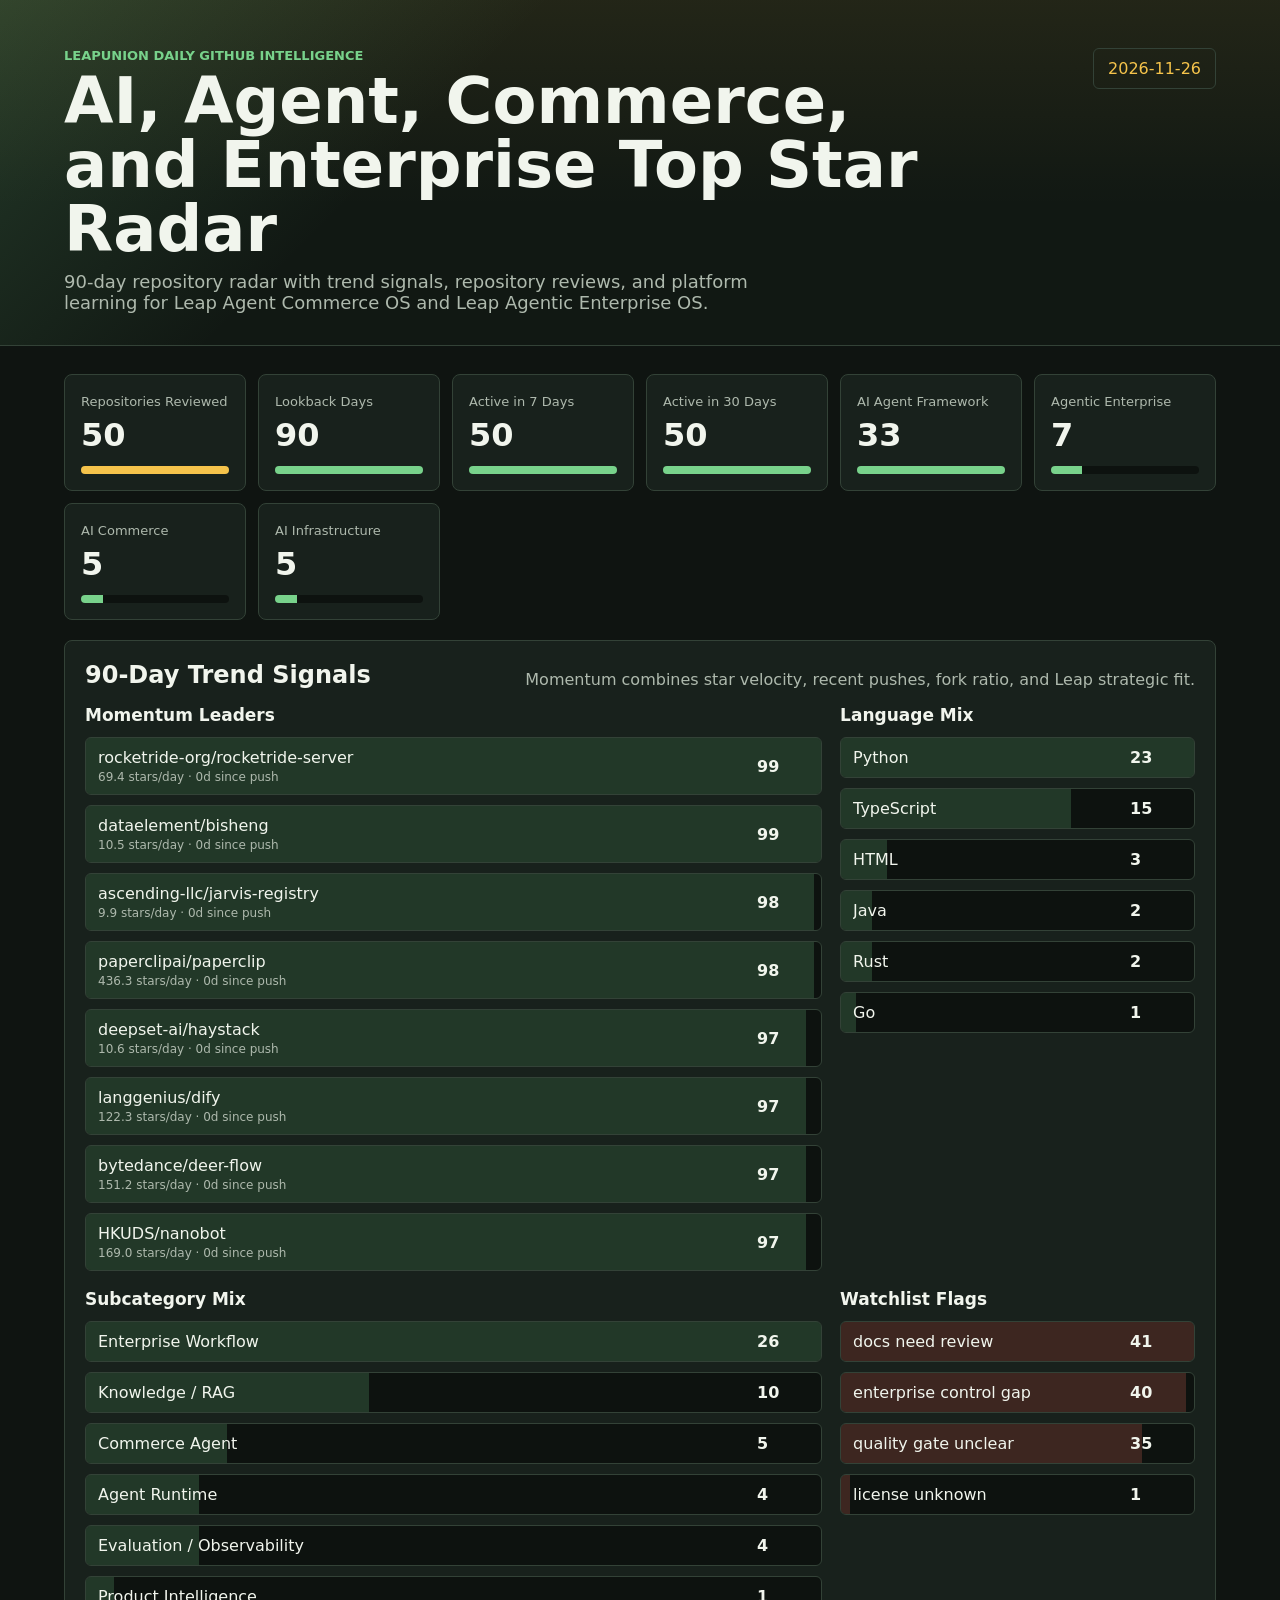
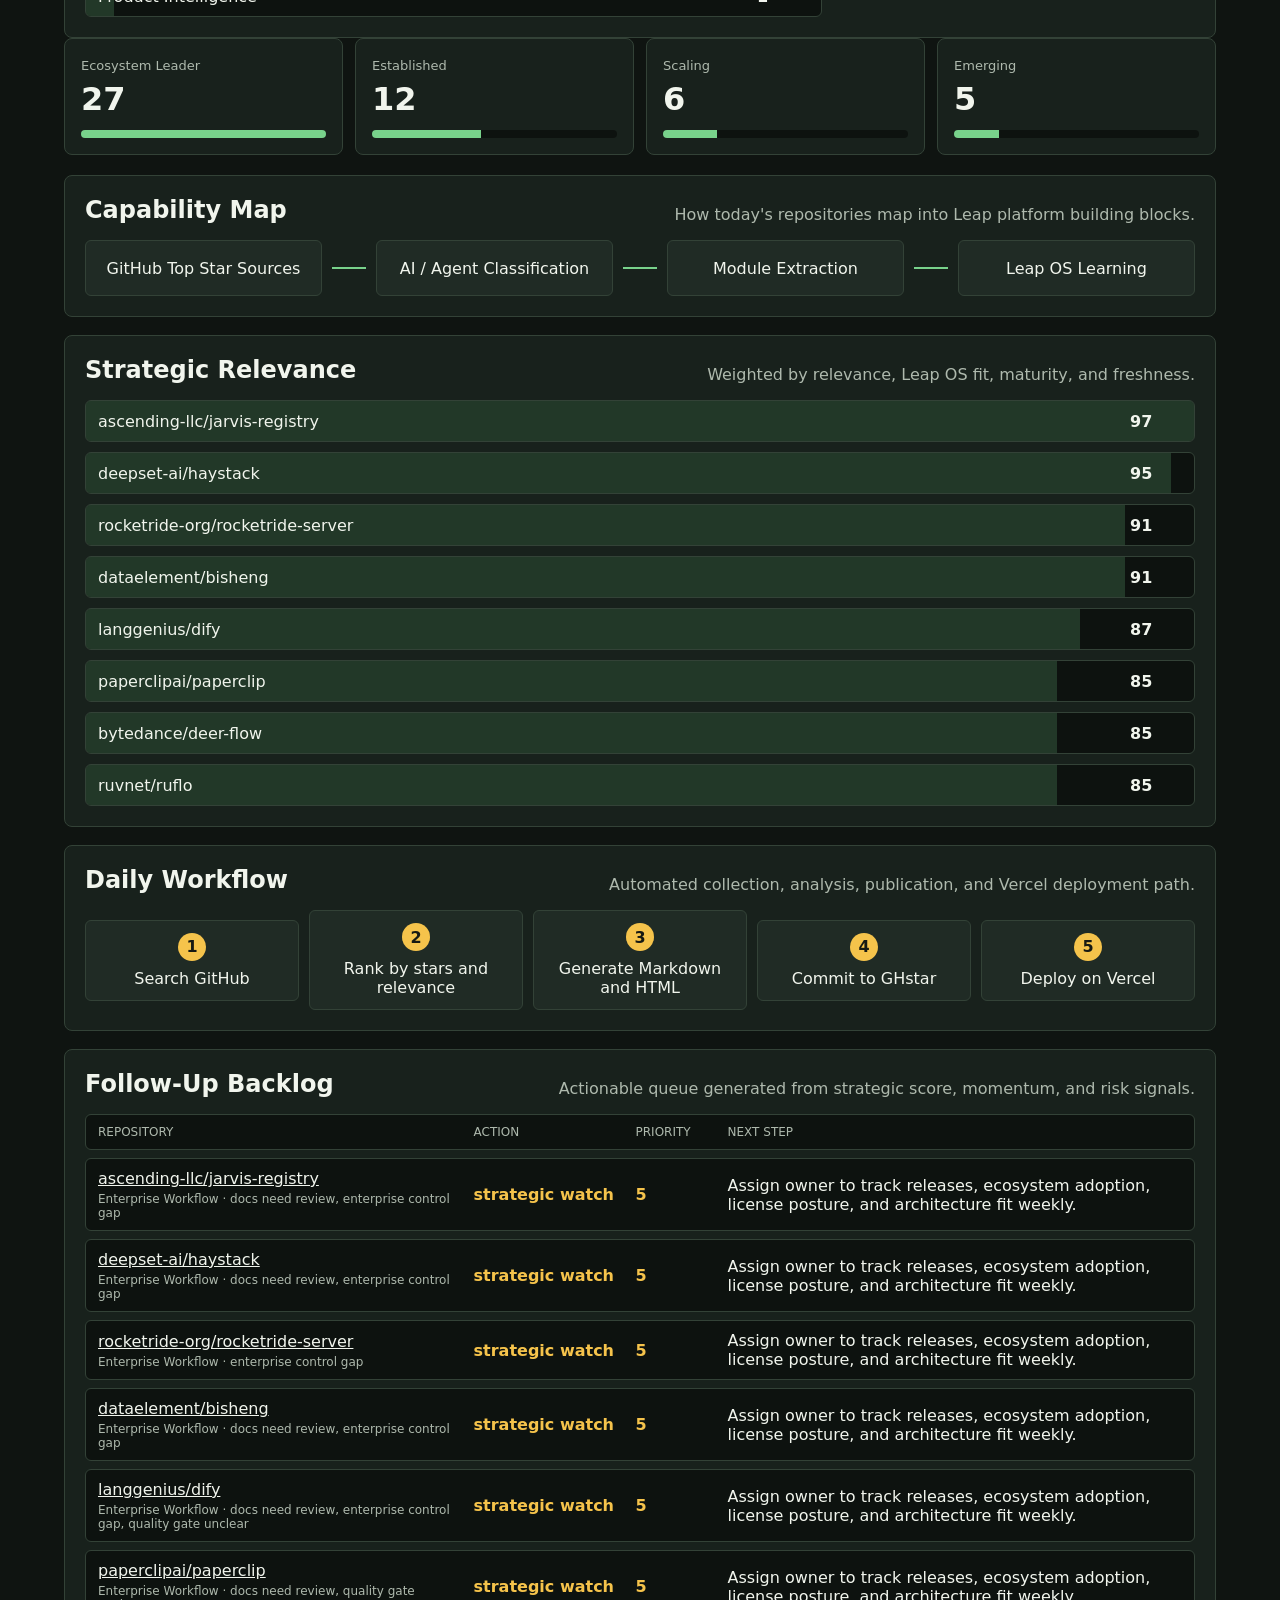
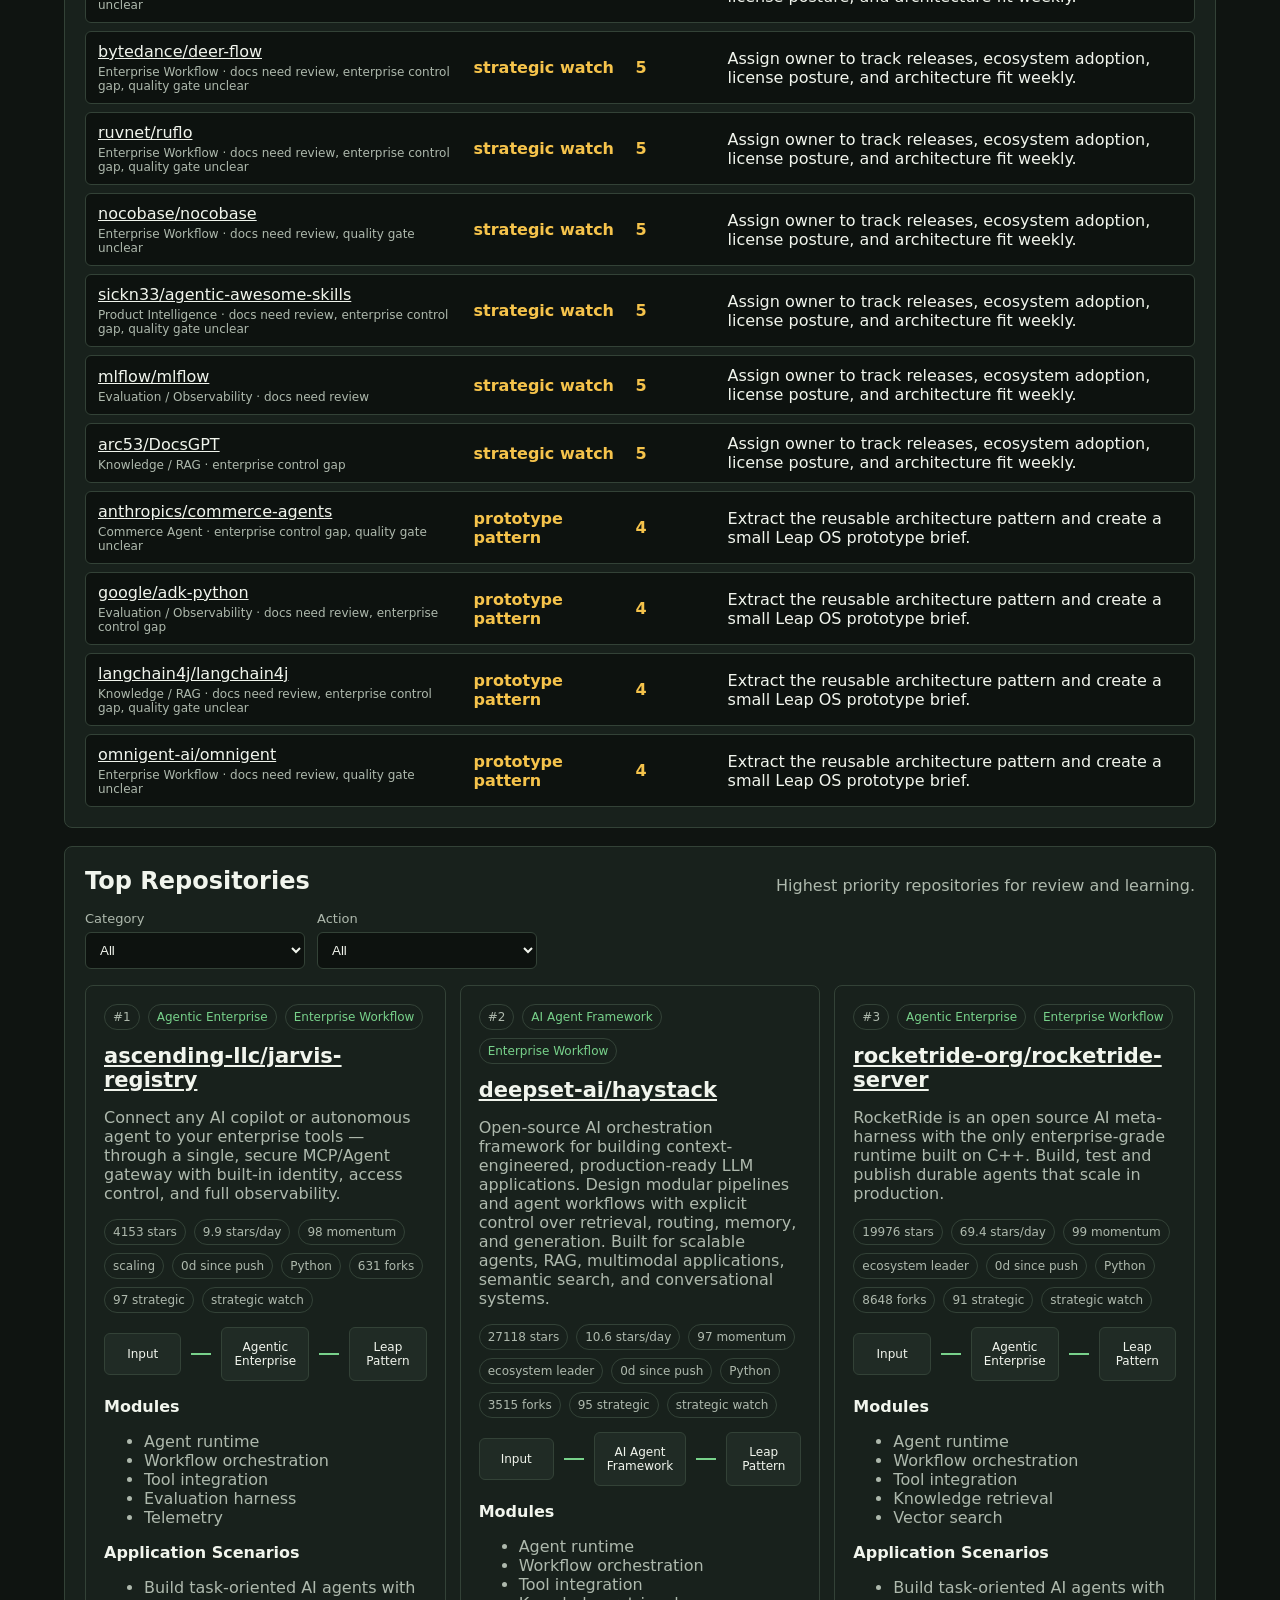
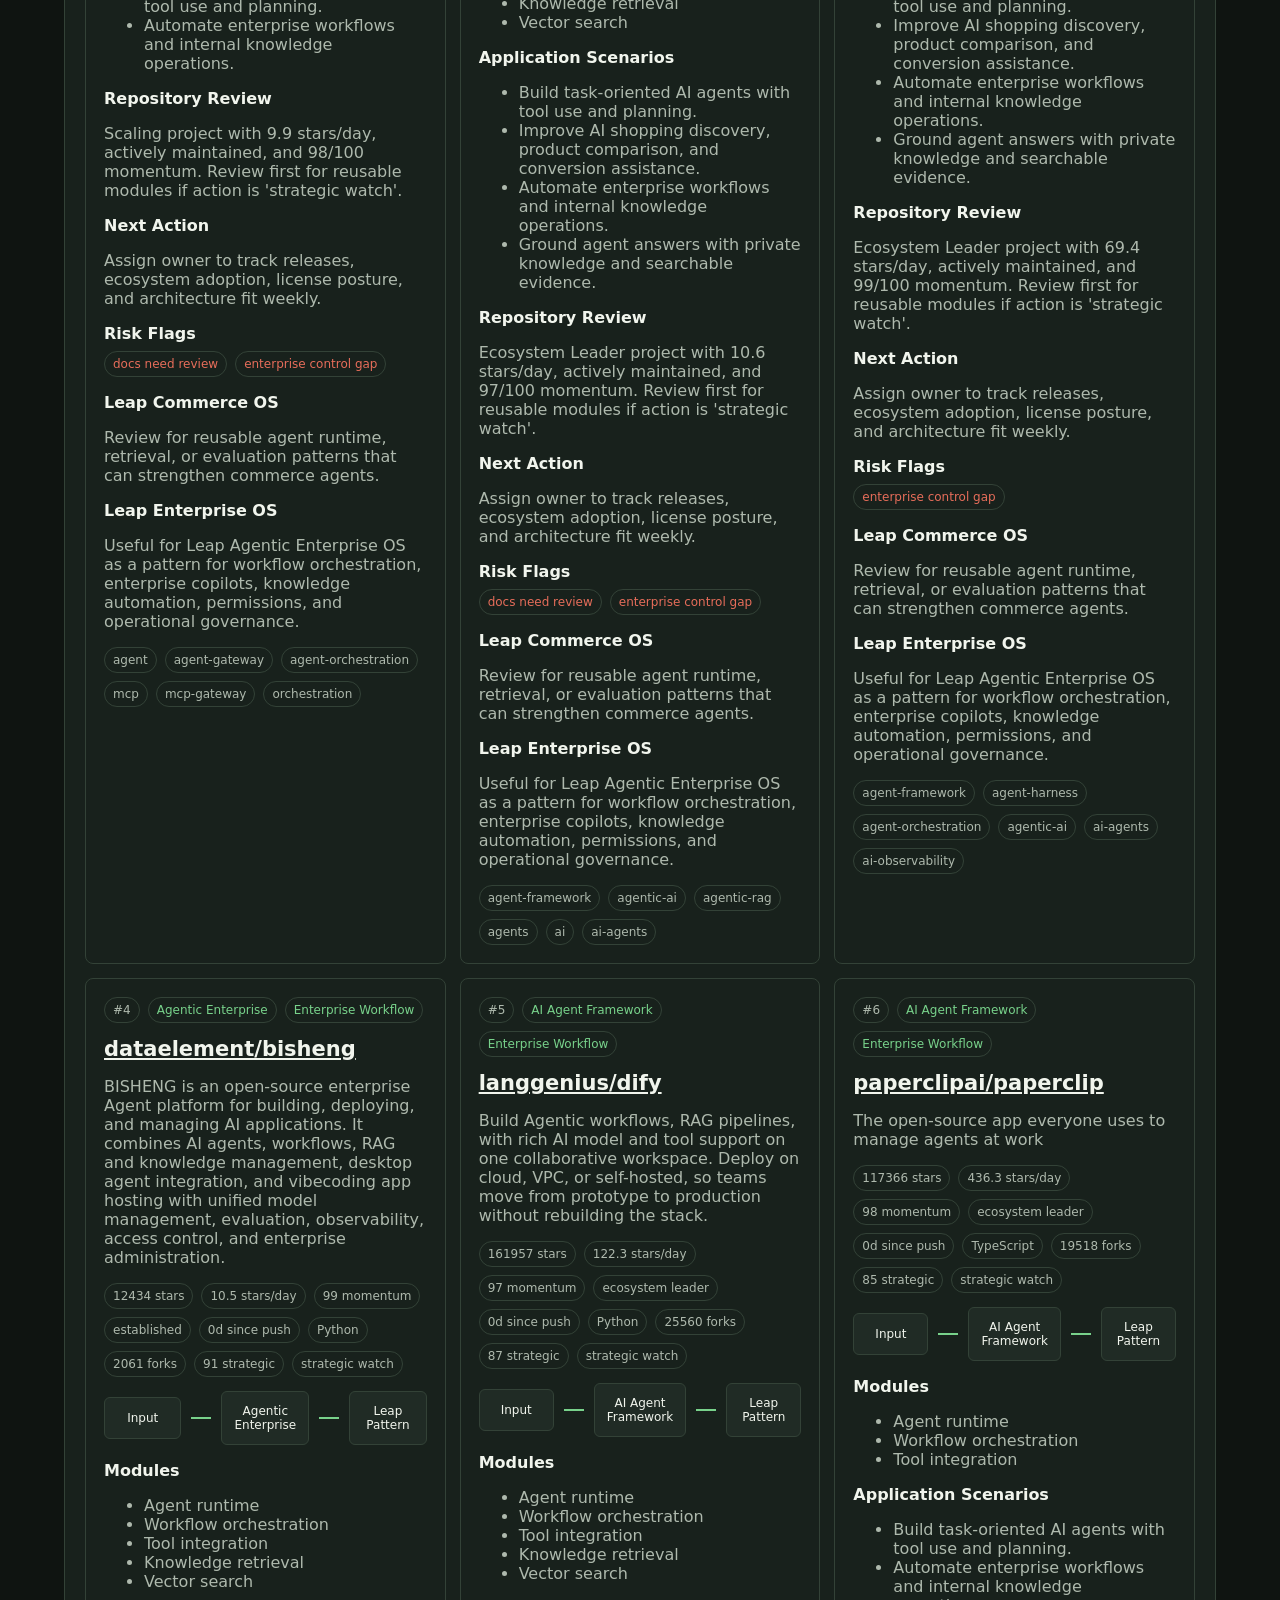
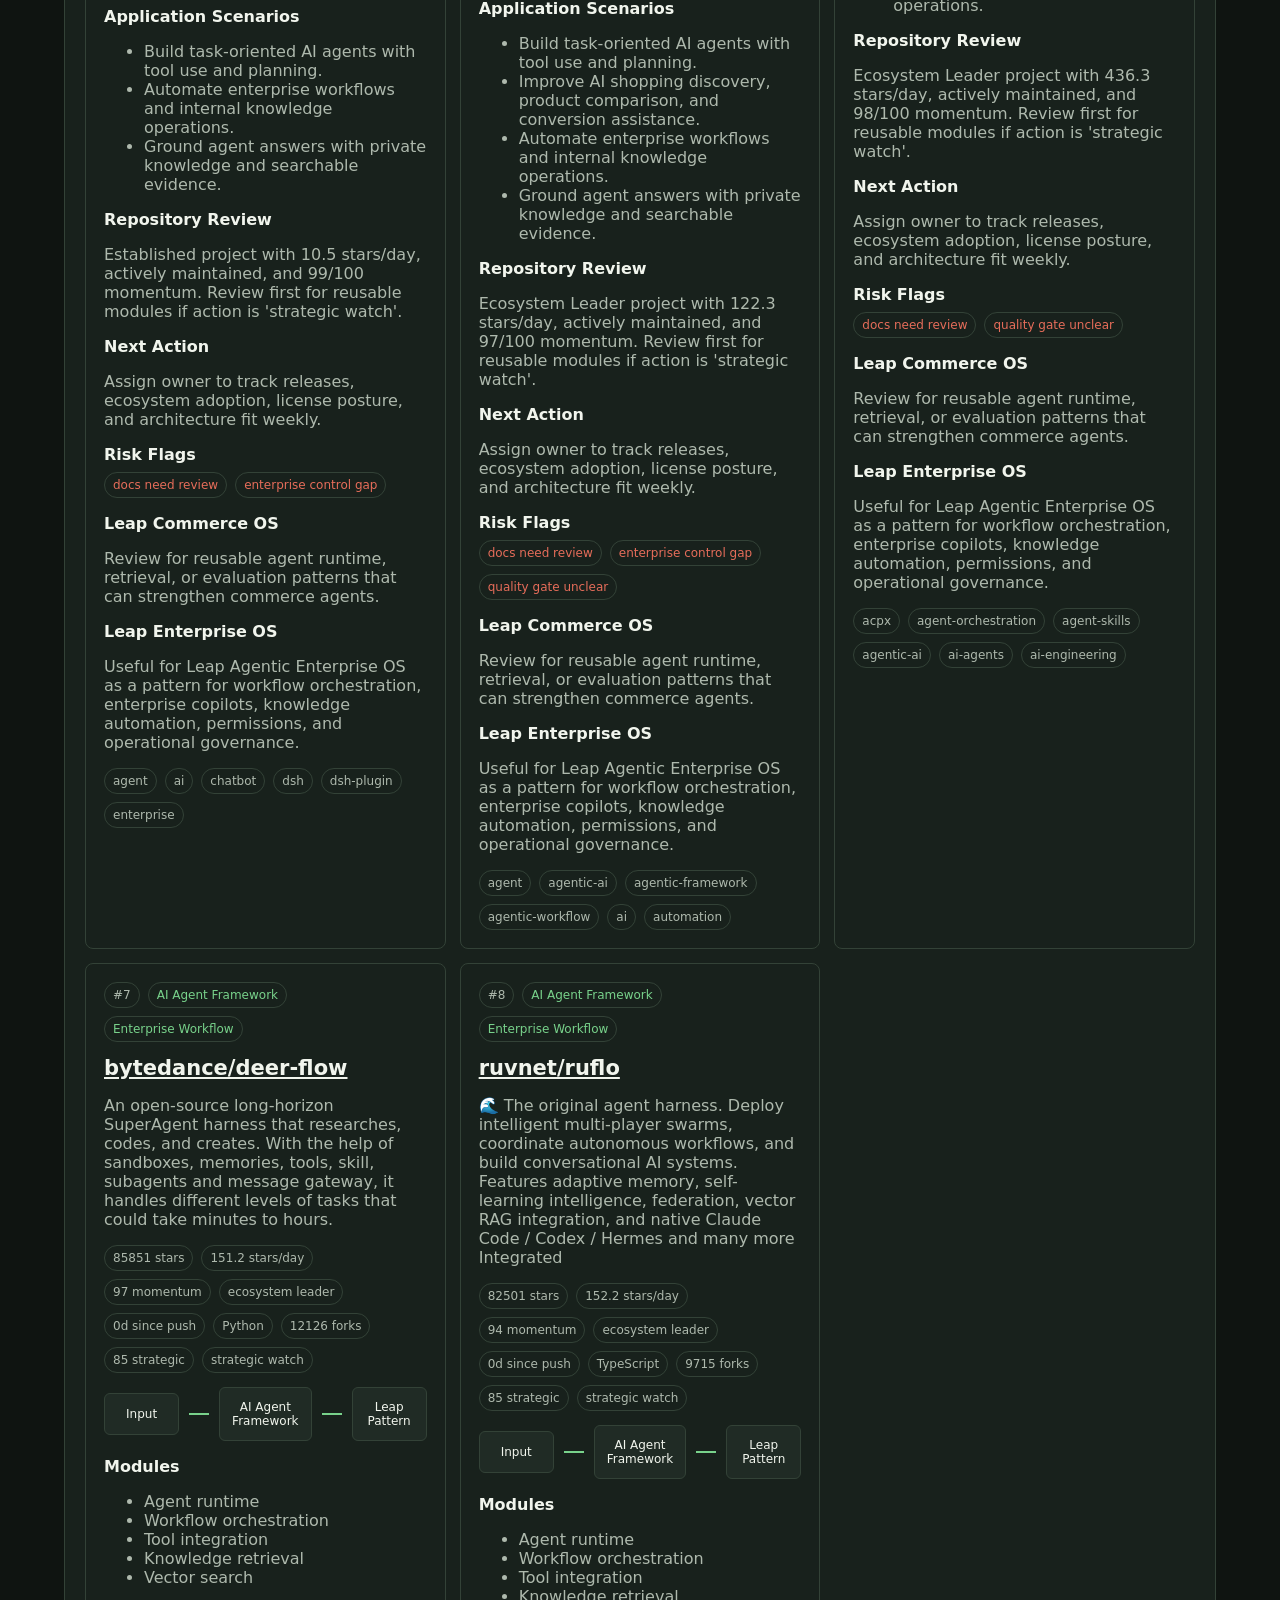
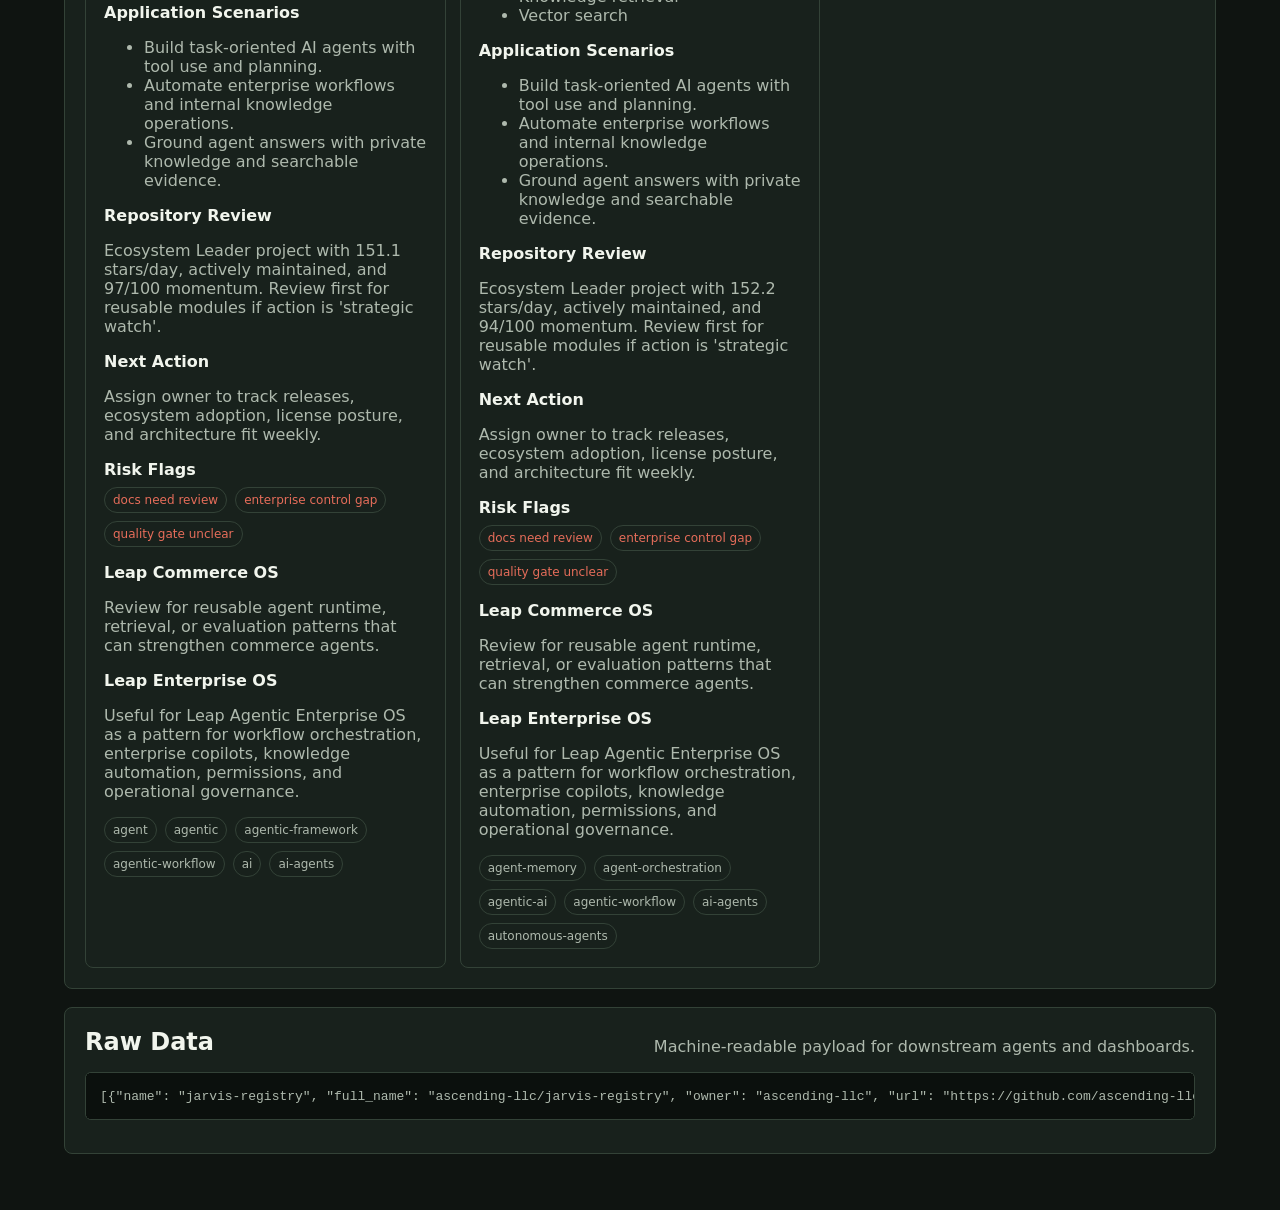
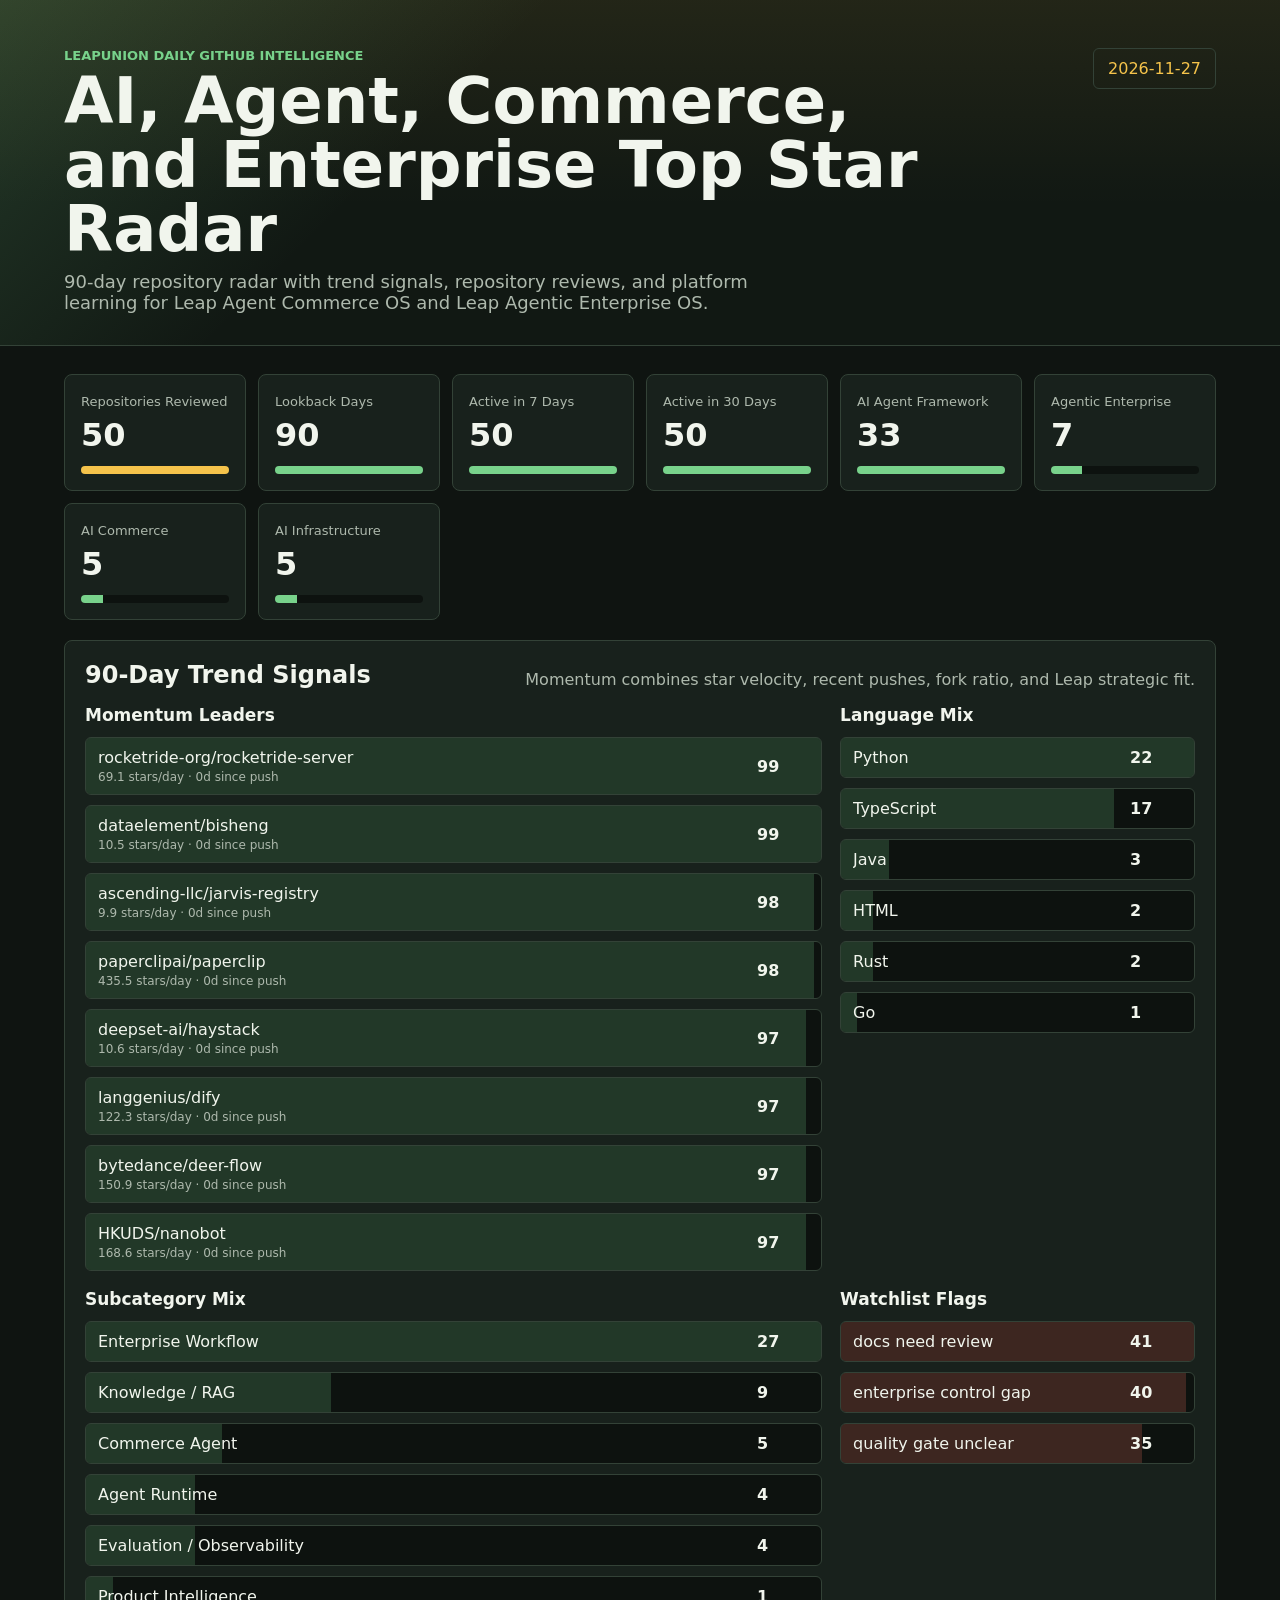
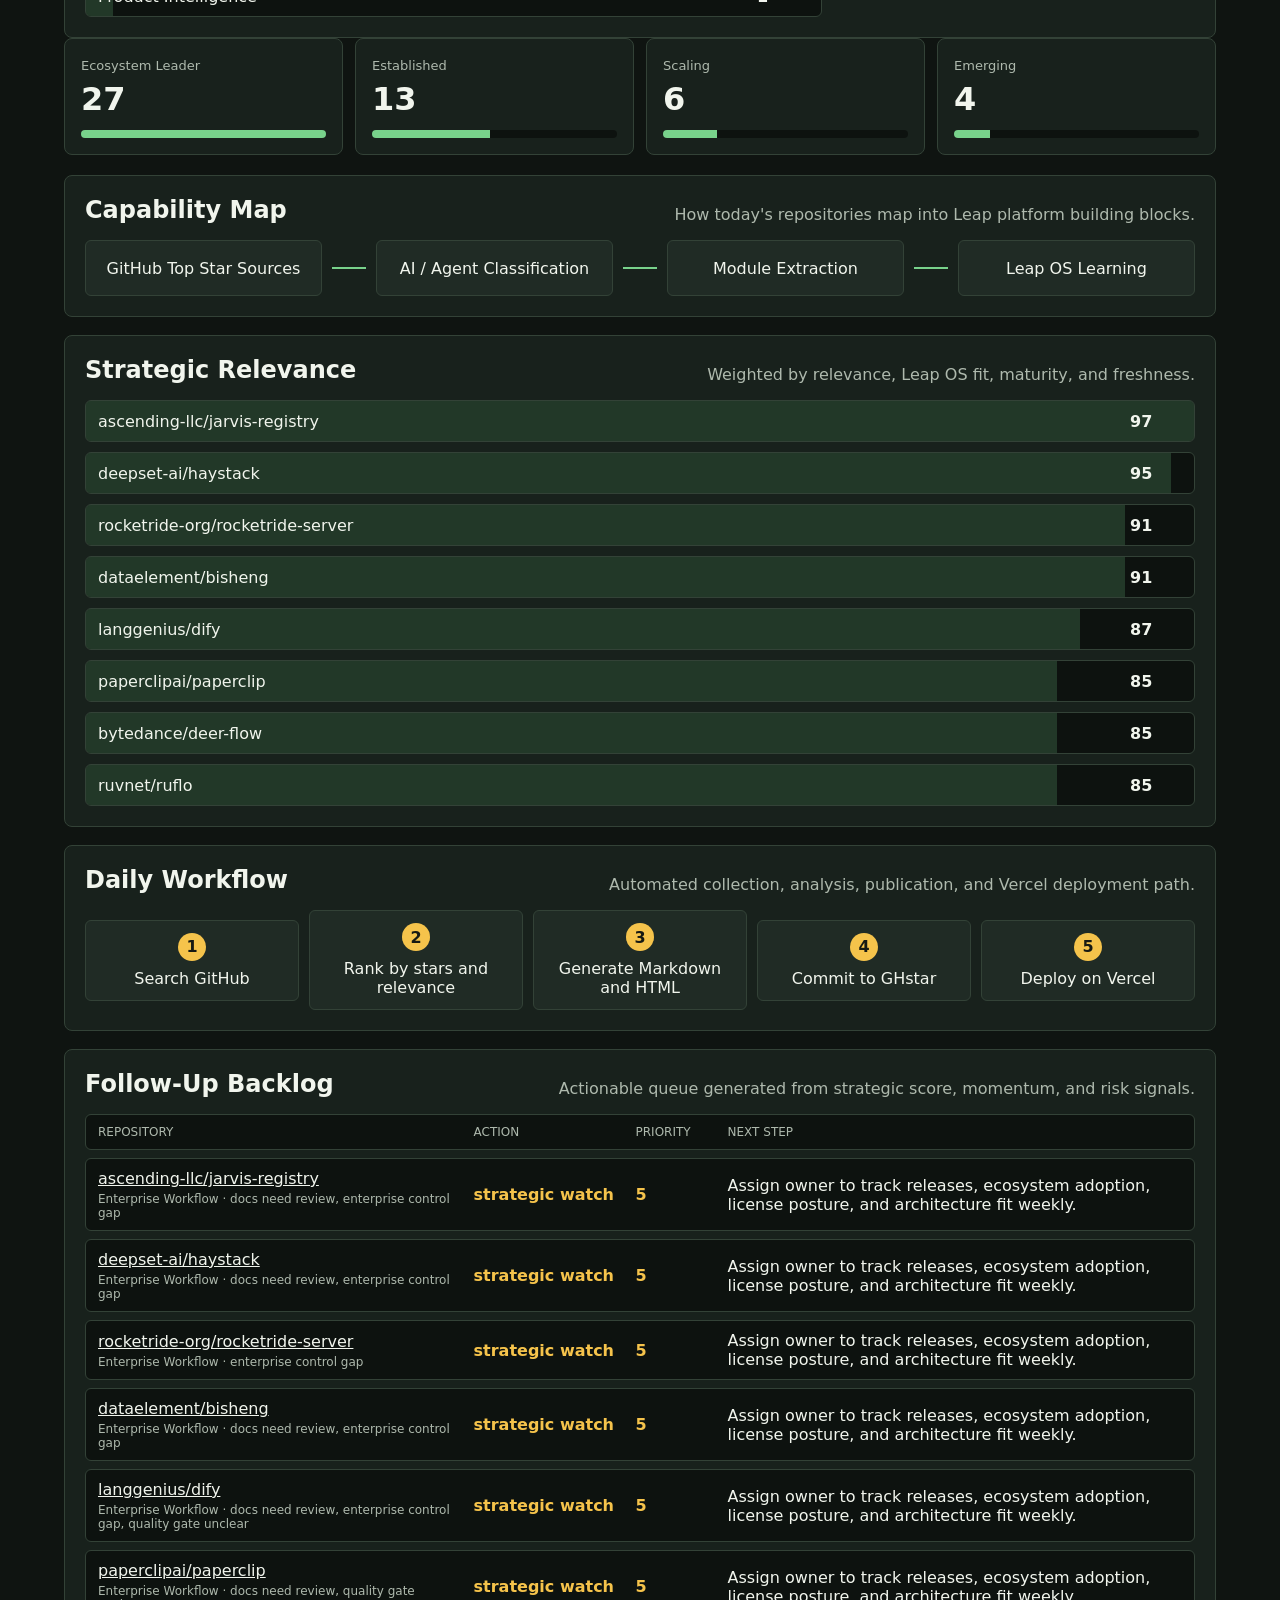
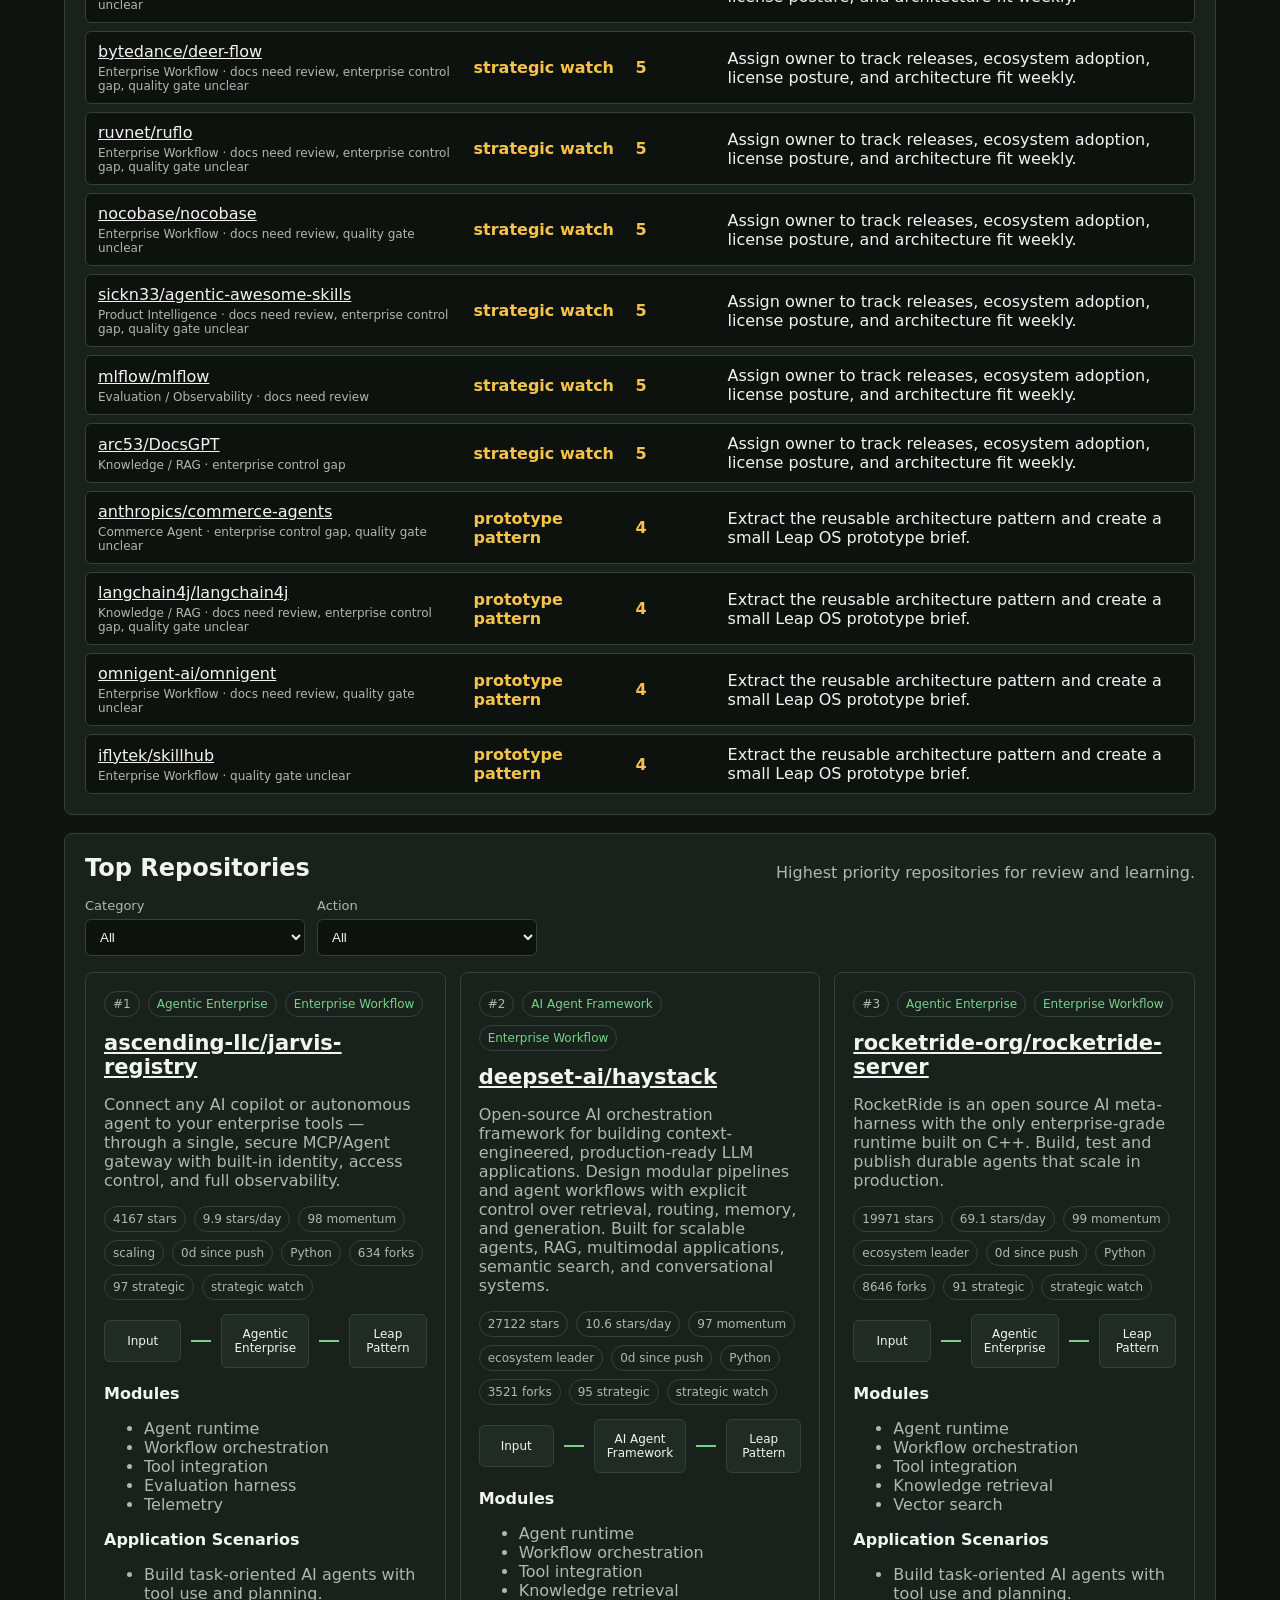
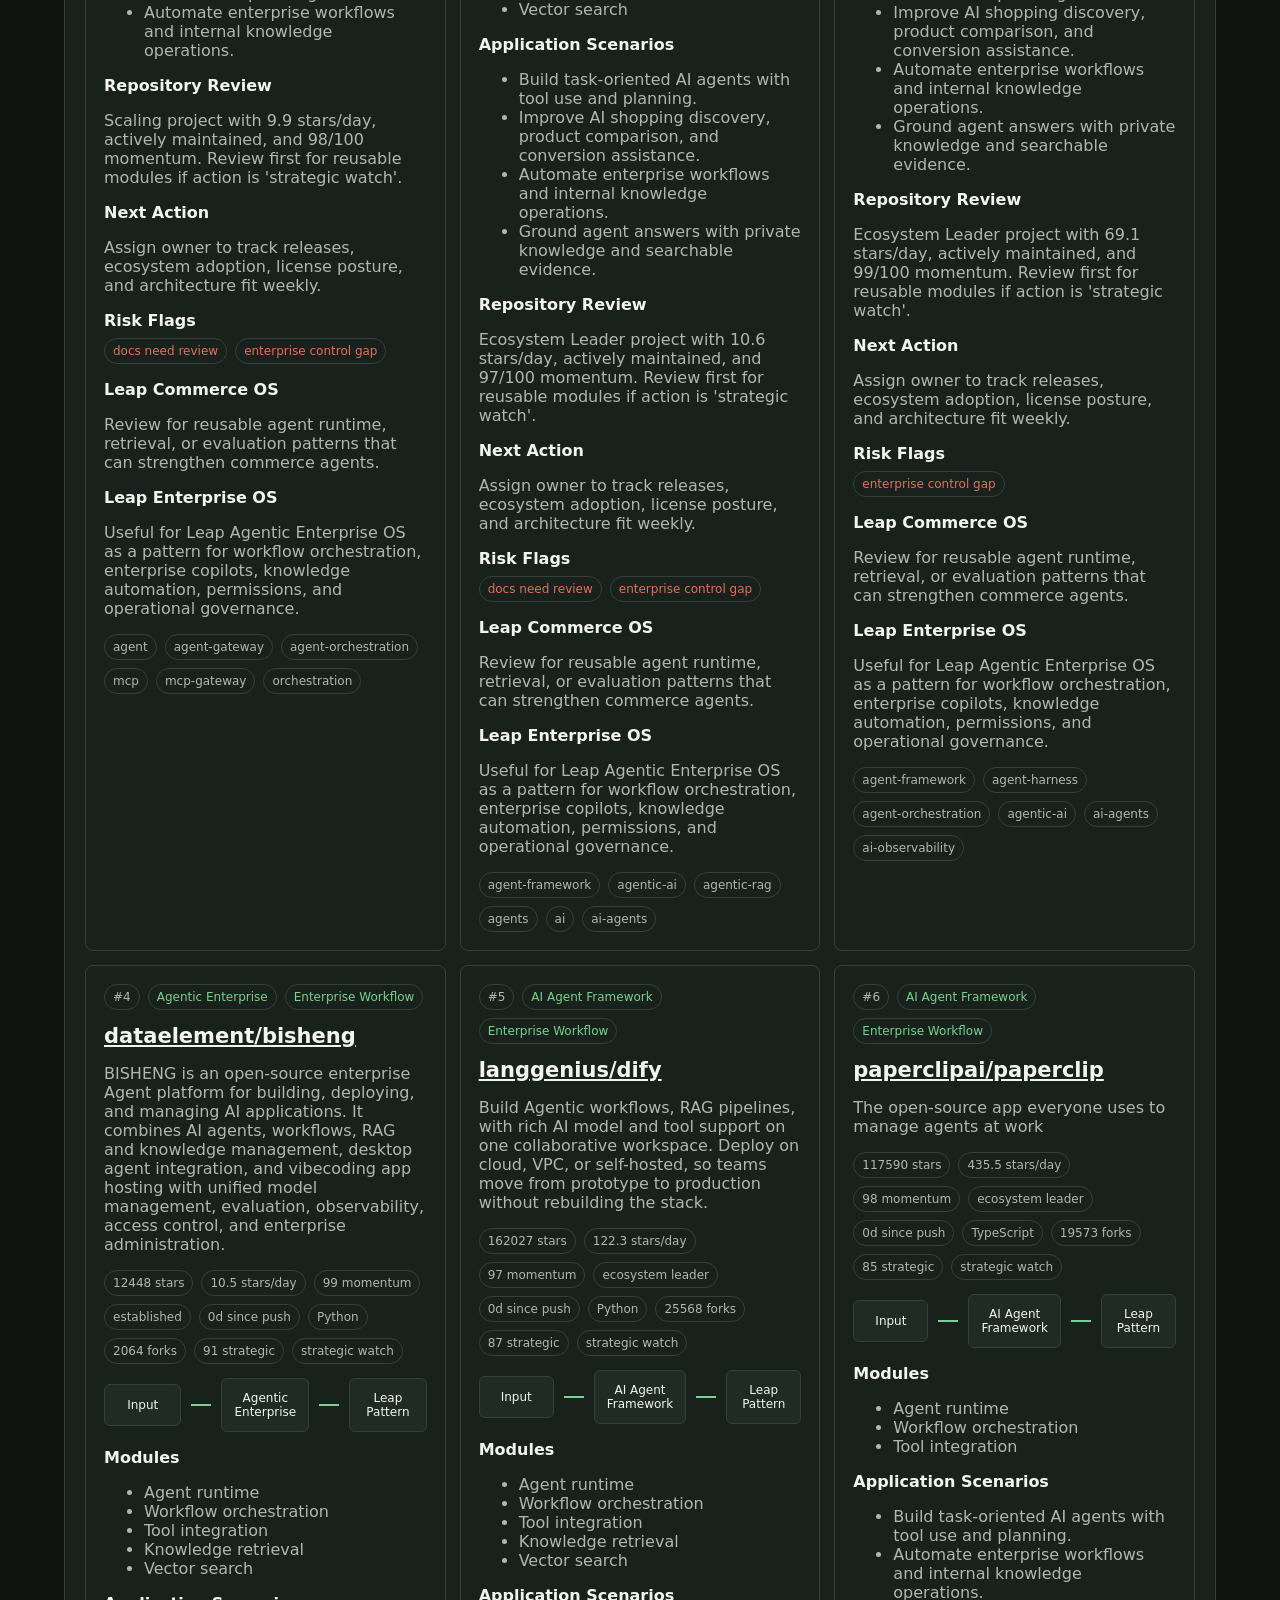
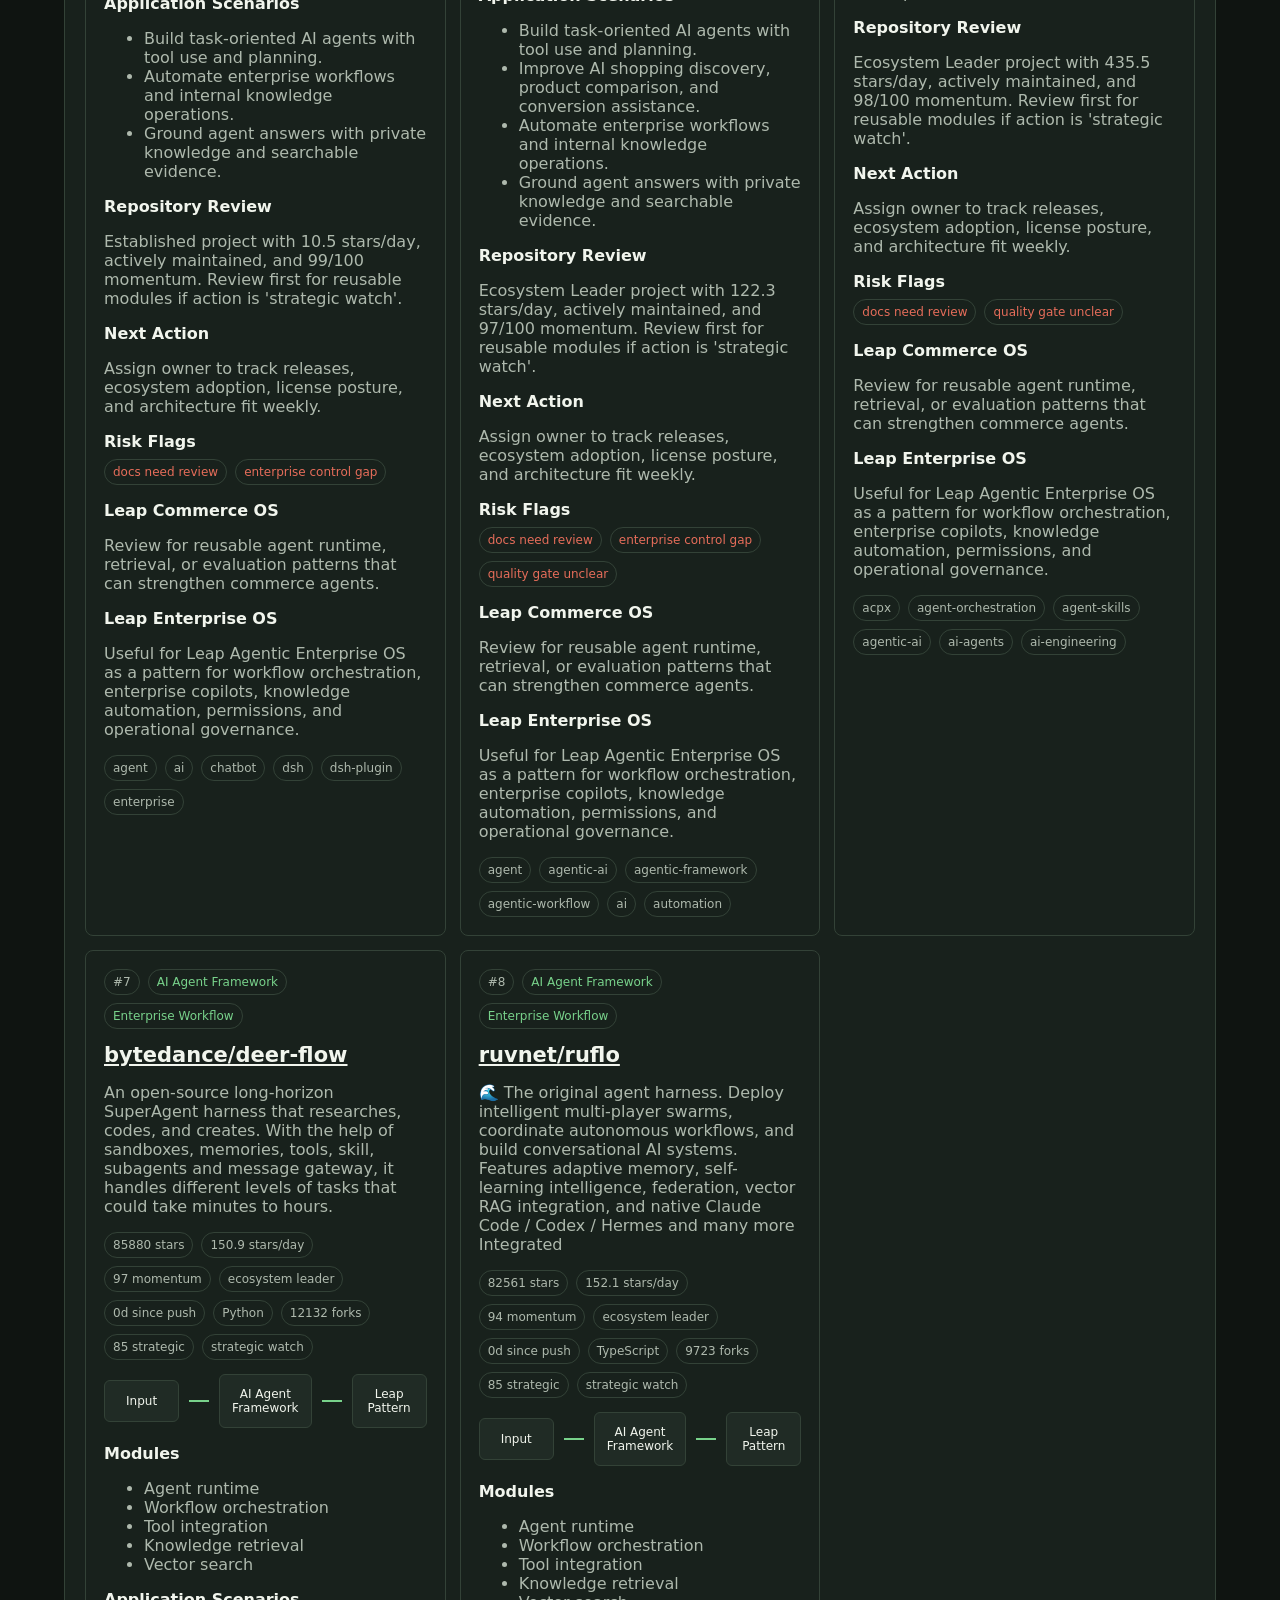
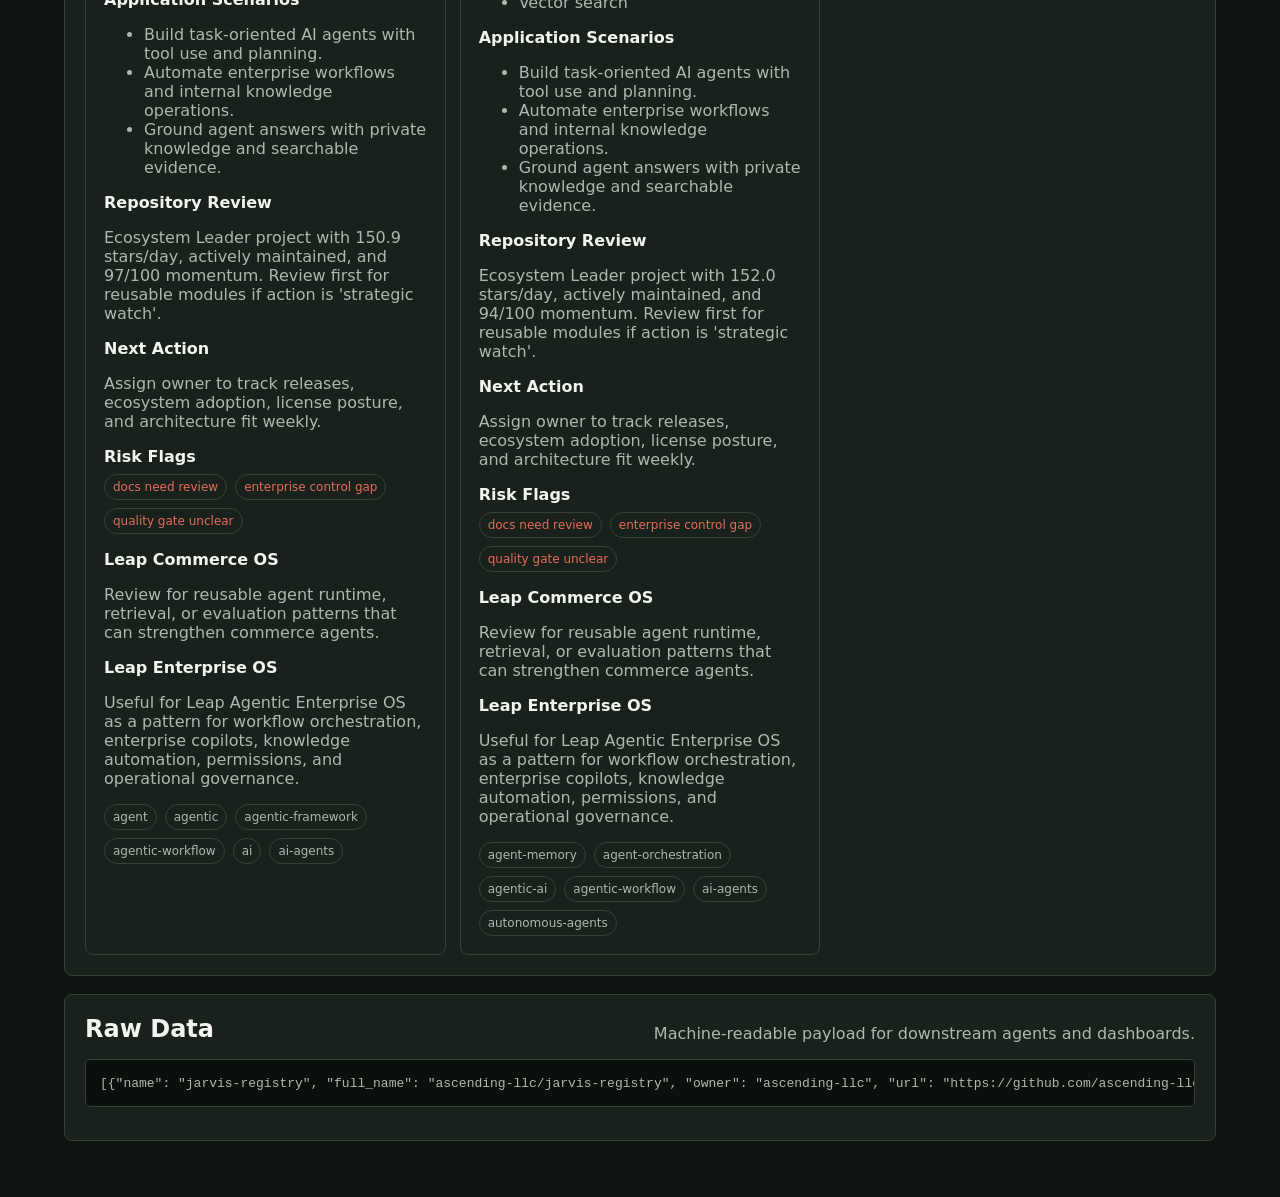
